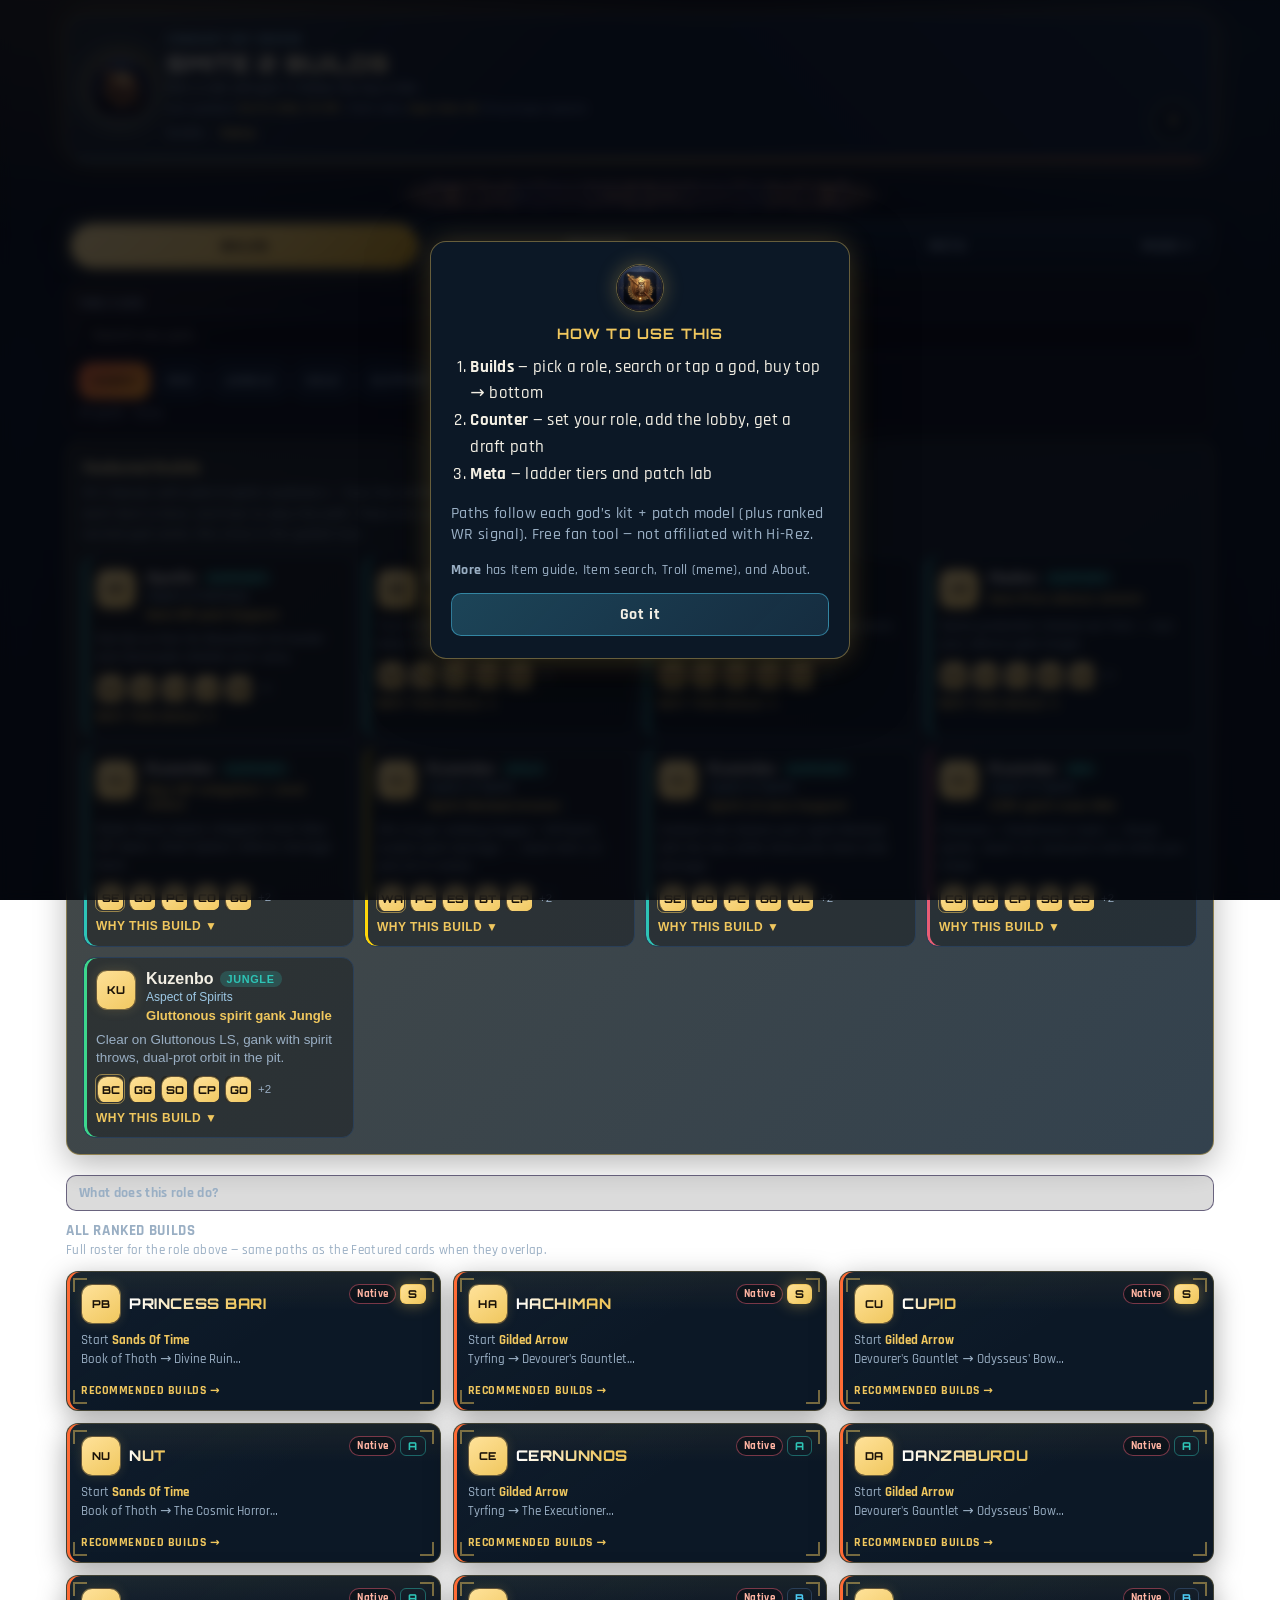
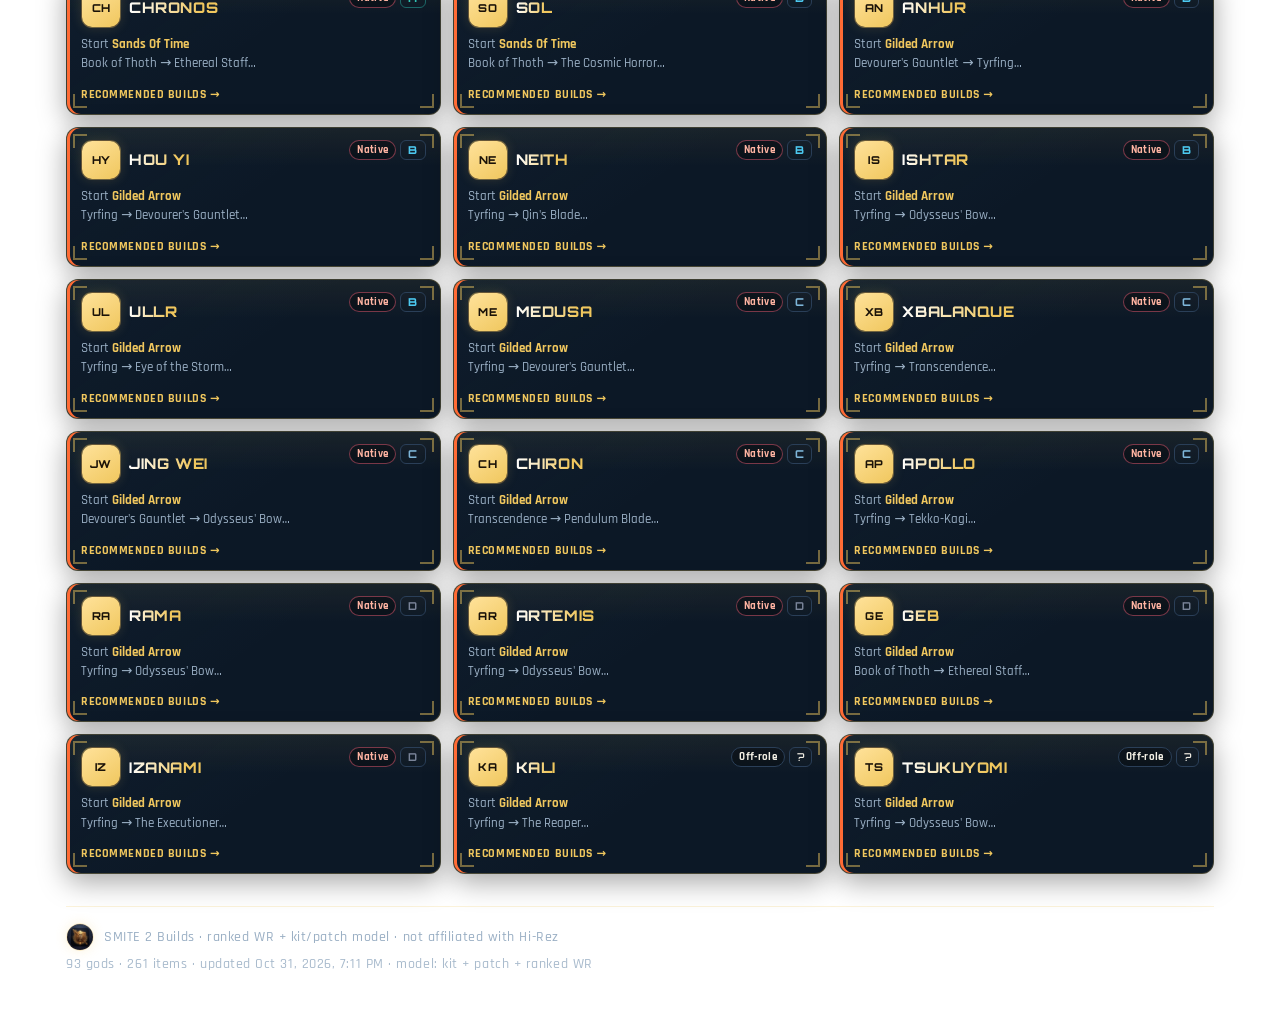
==== docs/standalone.html @ c085bf60 "Holdout win-association + blend calibration - Item win-affinity from higher-WR inspiration bags; sof" ====
<!DOCTYPE html>
<html lang="en">
<head>
  <meta charset="UTF-8" />
  <meta name="viewport" content="width=device-width, initial-scale=1" />
  <title>SMITE 2 Builds — pick a role, get a buy order</title>
  <!-- export 2026-10-31T19:11:43.286503+00:00 -->
  <meta name="description" content="SMITE 2 Conquest builds: pick your role and god, get a numbered item buy order for that kit." />
  <meta name="theme-color" content="#07111c" />
  <link rel="icon" type="image/png" sizes="64x64" href="./assets/favicon-64.png" />
  <link rel="apple-touch-icon" href="./assets/apple-touch-icon.png" />
  <meta property="og:title" content="SMITE 2 Builds" />
  <meta property="og:description" content="Pick a role and god → follow the buy order." />
  <meta property="og:image" content="https://smitebuilddatabase.netlify.app/assets/logo-512.png" />
  <style>
/* SMITE 2 — Mythic Dark HUD */
@import url("https://fonts.googleapis.com/css2?family=Orbitron:wght@500;700;800&family=Rajdhani:wght@400;500;600;700&display=swap");

:root {
  --bg0: #04080f;
  --bg: #07111c;
  --bg2: #0c1826;
  --bg3: #122233;
  --bg4: #1a2e42;
  --border: #2a3f58;
  --border-glow: #c9a227;
  --text: #f3efe4;
  --muted: #9aafc4;
  --accent: #f0c75e;          /* mythic gold — primary */
  --accent2: #3d7ea6;         /* deep navy steel (was violet) */
  --intel: #4cc9f0;           /* cyan reserved for pen / intel */
  --gold: #f0c75e;
  --ember: #ff6b35;
  --violet: #3d7ea6;          /* remapped: navy steel */
  --mint: #2ec4b6;
  --s: #f0c75e;
  --a: #2ec4b6;
  --b: #4cc9f0;
  --c: #7eb6d9;               /* soft steel blue (was lavender) */
  --d: #7a8499;
  --danger: #ff4d6d;
  --radius: 14px;
  --font: "Rajdhani", "Segoe UI", system-ui, sans-serif;
  --display: "Orbitron", "Rajdhani", sans-serif;
  --mono: "Cascadia Code", "Consolas", ui-monospace, monospace;
  --glow: 0 0 28px rgba(240, 199, 94, 0.22);
  --glow-pink: 0 0 22px rgba(61, 126, 166, 0.22);
  --glow-arcane: 0 0 32px rgba(240, 199, 94, 0.14);
}

* { box-sizing: border-box; }

html, body {
  margin: 0;
  padding: 0;
  min-height: 100%;
  color: var(--text);
  font-family: var(--font);
  font-size: 16px;
  font-weight: 500;
  letter-spacing: 0.02em;
  background:
    radial-gradient(1100px 560px at 8% -8%, rgba(240, 199, 94, 0.16), transparent 55%),
    radial-gradient(900px 500px at 96% 4%, rgba(61, 126, 166, 0.16), transparent 52%),
    radial-gradient(700px 420px at 50% 110%, rgba(255, 107, 53, 0.06), transparent 55%),
    linear-gradient(180deg, var(--bg0), var(--bg) 42%, #050a12);
  background-attachment: fixed;
}

body::before {
  content: "";
  position: fixed;
  inset: 0;
  pointer-events: none;
  opacity: 0.04;
  background-image:
    linear-gradient(rgba(255,255,255,0.06) 1px, transparent 1px),
    linear-gradient(90deg, rgba(255,255,255,0.06) 1px, transparent 1px);
  background-size: 48px 48px;
  z-index: 0;
}

a { color: var(--accent); text-decoration: none; }
a:hover { color: #9ae7ff; text-shadow: 0 0 10px rgba(76, 201, 240, 0.5); }

.app {
  position: relative;
  z-index: 1;
  max-width: 1320px;
  margin: 0 auto;
  padding: 20px 20px 56px;
}

/* ----- Header ----- */
header.top {
  display: flex;
  flex-wrap: wrap;
  gap: 14px;
  align-items: flex-end;
  justify-content: space-between;
  margin-bottom: 20px;
  padding: 18px 20px;
  border: 1px solid var(--border);
  border-radius: calc(var(--radius) + 4px);
  background:
    linear-gradient(135deg, rgba(240, 199, 94, 0.1), transparent 42%),
    linear-gradient(225deg, rgba(61, 126, 166, 0.12), transparent 48%),
    var(--bg2);
  box-shadow: var(--glow), inset 0 1px 0 rgba(255,255,255,0.04);
  position: relative;
  overflow: hidden;
}
header.top::after {
  content: "";
  position: absolute;
  left: 0; right: 0; bottom: 0;
  height: 2px;
  background: linear-gradient(90deg, #8ec5e0, var(--gold), #d4a017);
  opacity: 0.9;
}
header.top h1 {
  margin: 0;
  font-family: var(--display);
  font-size: clamp(1.05rem, 2.4vw, 1.45rem);
  font-weight: 800;
  letter-spacing: 0.08em;
  text-transform: uppercase;
  background: linear-gradient(90deg, #fff8e7 0%, #f0c75e 52%, #8ec5e0 100%);
  -webkit-background-clip: text;
  background-clip: text;
  color: transparent;
}
header.top .sub {
  color: var(--muted);
  font-size: 0.95rem;
  margin-top: 6px;
  font-weight: 500;
}
.badge-row { display: flex; flex-wrap: wrap; gap: 8px; justify-content: flex-end; }
.badge {
  display: inline-flex;
  align-items: center;
  gap: 6px;
  background: rgba(0,0,0,0.35);
  border: 1px solid var(--border);
  padding: 5px 12px;
  border-radius: 999px;
  font-size: 0.78rem;
  font-weight: 600;
  letter-spacing: 0.06em;
  text-transform: uppercase;
  color: var(--muted);
}
.badge.hot {
  border-color: rgba(232, 93, 117, 0.55);
  color: #ffb4a2;
  box-shadow: var(--glow-pink);
}
.badge.ice {
  border-color: rgba(76, 201, 240, 0.5);
  color: #9ae7ff;
  box-shadow: var(--glow);
}

/* ----- Tabs ----- */
.tabs {
  display: flex;
  flex-wrap: wrap;
  gap: 8px;
  margin-bottom: 16px;
  padding: 6px;
  background: rgba(0,0,0,0.25);
  border: 1px solid var(--border);
  border-radius: 999px;
  width: fit-content;
  max-width: 100%;
}
.tab-btn {
  background: transparent;
  border: 1px solid transparent;
  color: var(--muted);
  padding: 9px 16px;
  border-radius: 999px;
  cursor: pointer;
  font-family: var(--font);
  font-size: 0.95rem;
  font-weight: 700;
  letter-spacing: 0.06em;
  text-transform: uppercase;
  transition: 0.15s ease;
}
.tab-btn:hover {
  color: var(--text);
  border-color: var(--border-glow);
}
.tab-btn.active {
  color: #041018;
  background: linear-gradient(135deg, #ffe29a, var(--gold) 55%, #d4a017);
  border-color: transparent;
  box-shadow: var(--glow);
}

.panel { display: none; animation: fadeIn 0.25s ease; }
.panel.active { display: block; }
@keyframes fadeIn {
  from { opacity: 0; transform: translateY(4px); }
  to { opacity: 1; transform: none; }
}

/* ----- Toolbar ----- */
.toolbar {
  display: flex;
  flex-wrap: wrap;
  gap: 12px;
  align-items: center;
  margin-bottom: 14px;
}
label {
  color: var(--muted);
  font-size: 0.85rem;
  font-weight: 600;
  letter-spacing: 0.04em;
  text-transform: uppercase;
  display: inline-flex;
  align-items: center;
  gap: 8px;
}
select, input[type="search"], input[type="text"] {
  background: var(--bg3);
  border: 1px solid var(--border);
  color: var(--text);
  padding: 8px 12px;
  border-radius: 10px;
  font-family: var(--font);
  font-size: 1rem;
  font-weight: 600;
}
select:focus, input:focus {
  outline: none;
  border-color: var(--accent);
  box-shadow: 0 0 0 2px rgba(76, 201, 240, 0.2);
}

.grid-2 {
  display: grid;
  grid-template-columns: 1.35fr 1fr;
  gap: 14px;
}
@media (max-width: 960px) {
  .grid-2 { grid-template-columns: 1fr; }
}

/* Gods tab: list + roomy dossier */
.gods-layout {
  display: grid;
  grid-template-columns: minmax(240px, 0.9fr) minmax(0, 1.55fr);
  gap: 14px;
  align-items: start;
}
@media (max-width: 960px) {
  .gods-layout { grid-template-columns: 1fr; }
}
.god-list-pane {
  max-height: min(82vh, 900px);
  position: sticky;
  top: 8px;
}
.god-dossier {
  max-height: min(82vh, 900px);
  overflow: auto;
  padding: 12px 16px 28px;
  scroll-behavior: smooth;
}
/* Not sticky — scrolls away so builds aren't covered when reading paths */
.god-dossier-head {
  position: static;
  margin: 0 0 8px;
  padding: 0 0 8px;
  border-bottom: 1px solid rgba(42, 53, 80, 0.4);
}
.god-dossier #god-title {
  font-size: 1rem;
  letter-spacing: 0.05em;
  margin: 0 0 2px;
  line-height: 1.2;
}
.god-dossier #god-sub {
  margin: 0 0 4px;
  font-size: 0.82rem;
  line-height: 1.25;
  white-space: nowrap;
  overflow: hidden;
  text-overflow: ellipsis;
}
.god-metrics-row {
  margin: 2px 0 0;
  display: flex;
  flex-wrap: wrap;
  gap: 4px;
}
.god-dossier .god-metrics-row .pill {
  margin: 0;
  padding: 1px 7px;
  font-size: 0.68rem;
  letter-spacing: 0.03em;
  line-height: 1.35;
}
.god-section-builds {
  margin-top: 6px;
}
.god-section-builds h3 {
  margin-bottom: 4px;
}
.god-abilities-scroll {
  max-height: 240px;
  overflow: auto;
  margin-top: 10px;
}
.god-dossier .god-role-build {
  scroll-margin-top: 12px;
  scroll-margin-bottom: 16px;
}
.god-dossier .buy-list {
  gap: 5px;
}
.god-dossier .buy-row {
  padding: 7px 10px;
  font-size: 0.92rem;
}
.god-dossier .item-why {
  font-size: 0.74rem;
}
.god-dossier .god-role-build h3 {
  font-size: 0.95rem;
  margin-bottom: 6px;
}

/* ----- Cards ----- */
.card {
  background:
    linear-gradient(180deg, rgba(255,255,255,0.02), transparent 30%),
    var(--bg2);
  border: 1px solid var(--border);
  border-radius: var(--radius);
  padding: 14px 16px;
  overflow: auto;
  box-shadow: inset 0 1px 0 rgba(255,255,255,0.03);
}
.card h2, .card h3 {
  margin: 0 0 10px;
  font-family: var(--display);
  font-size: 0.85rem;
  font-weight: 700;
  letter-spacing: 0.12em;
  text-transform: uppercase;
  color: var(--accent);
}

/* ----- Tables ----- */
table {
  width: 100%;
  border-collapse: collapse;
  font-size: 0.95rem;
}
th, td {
  text-align: left;
  padding: 9px 8px;
  border-bottom: 1px solid rgba(42, 53, 80, 0.7);
  white-space: nowrap;
}
th {
  color: var(--muted);
  font-weight: 700;
  letter-spacing: 0.08em;
  text-transform: uppercase;
  font-size: 0.75rem;
  position: sticky;
  top: 0;
  background: linear-gradient(var(--bg2), var(--bg2));
  z-index: 1;
}
tr { cursor: pointer; transition: 0.12s ease; }
tr:hover td {
  background: rgba(76, 201, 240, 0.07);
}
tr.selected td {
  background: linear-gradient(90deg, rgba(232, 93, 117, 0.14), rgba(76, 201, 240, 0.1));
  box-shadow: inset 3px 0 0 var(--accent2);
}

.tier-S { color: var(--s); font-weight: 800; text-shadow: 0 0 12px rgba(255, 214, 10, 0.35); }
.tier-A { color: var(--a); font-weight: 800; }
.tier-B { color: var(--b); font-weight: 800; }
.tier-C { color: var(--c); font-weight: 800; }
.tier-D { color: var(--d); font-weight: 700; }

.scroll {
  max-height: min(64vh, 680px);
  overflow: auto;
}
.scroll::-webkit-scrollbar { width: 8px; height: 8px; }
.scroll::-webkit-scrollbar-thumb {
  background: #2a3550;
  border-radius: 8px;
}

.detail {
  white-space: pre-wrap;
  font-family: var(--mono);
  font-size: 0.8rem;
  line-height: 1.5;
  color: #c9d4ef;
  background: rgba(0,0,0,0.25);
  border: 1px solid var(--border);
  border-radius: 10px;
  padding: 12px;
}
.muted { color: var(--muted); }

.pill {
  display: inline-flex;
  align-items: center;
  padding: 3px 10px;
  border-radius: 999px;
  border: 1px solid var(--border);
  font-size: 0.78rem;
  font-weight: 700;
  letter-spacing: 0.04em;
  margin: 0 4px 4px 0;
  background: rgba(0,0,0,0.3);
  color: var(--text);
}
.pill.tier-S, .pill.s { border-color: rgba(255,214,10,0.5); color: var(--s); }
.pill.hot { border-color: rgba(232,93,117,0.5); color: #ffb4a2; }

/* ----- Builds ----- */
.build-line {
  display: flex;
  flex-wrap: wrap;
  gap: 8px;
  margin: 6px 0 12px;
}
.item-chip {
  background: var(--bg3);
  border: 1px solid var(--border);
  border-radius: 10px;
  padding: 7px 10px;
  font-size: 0.88rem;
  font-weight: 600;
}
.item-chip.active {
  border-color: var(--ember);
  box-shadow: 0 0 12px rgba(255, 107, 53, 0.25);
}
.item-chip.pen {
  border-color: rgba(255, 214, 10, 0.45);
}
.item-chip .n {
  color: var(--accent);
  font-family: var(--display);
  font-size: 0.7rem;
  margin-right: 5px;
}

.build-meta {
  display: flex;
  flex-wrap: wrap;
  gap: 6px;
  margin: 8px 0 12px;
}
.build-card {
  margin-bottom: 4px;
  border-color: #24304a;
}
.build-card:hover {
  border-color: var(--border-glow);
  box-shadow: var(--glow);
}
.build-card .why {
  margin: 6px 0 10px;
  line-height: 1.45;
  color: #a8b4ce;
  font-size: 0.95rem;
}

.buy-list {
  list-style: none;
  margin: 8px 0 14px;
  padding: 0;
  display: flex;
  flex-direction: column;
  gap: 6px;
}
.buy-row {
  display: grid;
  grid-template-columns: 36px 1fr auto auto;
  gap: 8px;
  align-items: start;
  background: linear-gradient(90deg, rgba(0,0,0,0.28), rgba(22, 28, 44, 0.9));
  border: 1px solid var(--border);
  border-radius: 10px;
  padding: 9px 11px;
  font-size: 0.95rem;
  transition: 0.12s ease;
}
.buy-main {
  display: flex;
  flex-direction: column;
  gap: 2px;
  min-width: 0;
}
.item-why {
  font-size: 0.78rem;
  font-weight: 500;
  color: var(--muted);
  line-height: 1.35;
  letter-spacing: 0.01em;
}
.kit-effects {
  display: flex;
  flex-wrap: wrap;
  align-items: center;
  gap: 6px;
  margin: 6px 0 4px;
}
.kit-effects .tag.effect {
  color: #9ec9e6;
  border-color: rgba(91, 159, 196, 0.4);
  background: rgba(91, 33, 182, 0.18);
  text-transform: none;
  letter-spacing: 0.02em;
  font-weight: 600;
}

/* Counter panel */
.counter-panel h2 { margin-top: 0; }
.counter-form {
  display: grid;
  gap: 12px;
  margin: 14px 0;
}
.counter-form label {
  display: flex;
  flex-direction: column;
  gap: 4px;
  font-weight: 600;
  color: var(--muted);
  font-size: 0.9rem;
}
.counter-form input,
.counter-form select {
  font: inherit;
  padding: 8px 10px;
  border-radius: 8px;
  border: 1px solid var(--border);
  background: var(--bg2);
  color: var(--text);
}
.counter-enemies { display: flex; flex-direction: column; gap: 8px; }
.enemy-picks { display: flex; flex-wrap: wrap; gap: 6px; min-height: 28px; }
.enemy-chip {
  font: inherit;
  font-weight: 600;
  padding: 4px 10px;
  border-radius: 999px;
  border: 1px solid rgba(232, 93, 117, 0.45);
  background: rgba(232, 93, 117, 0.12);
  color: #ffb4a2;
  cursor: pointer;
}
.btn-primary {
  font: inherit;
  font-weight: 700;
  letter-spacing: 0.04em;
  padding: 10px 16px;
  border-radius: 10px;
  border: 1px solid rgba(76, 201, 240, 0.5);
  background: linear-gradient(135deg, rgba(76, 201, 240, 0.25), rgba(61, 126, 166, 0.2));
  color: var(--text);
  cursor: pointer;
  width: fit-content;
}
.btn-primary:hover { border-color: var(--accent); box-shadow: var(--glow); }
.counter-threat { margin: 12px 0; line-height: 1.45; }
.threat-list { margin: 6px 0 0 1.1rem; padding: 0; }
.threat-list li { margin: 2px 0; }
.buy-row.is-counter { border-color: rgba(232, 93, 117, 0.45); }
.buy-row.is-counter .tag { color: #ffb4a2; border-color: rgba(232, 93, 117, 0.35); }

.pill.aspect {
  color: #fde68a;
  border-color: rgba(251, 191, 36, 0.5);
  background: rgba(180, 83, 9, 0.25);
}
.god-role-build.is-aspect {
  border-color: rgba(251, 191, 36, 0.35);
  box-shadow: 0 0 20px rgba(251, 191, 36, 0.08);
}
.aspect-blurb {
  font-size: 0.88rem;
  color: #f5e6c8;
  line-height: 1.4;
  margin: 6px 0 8px;
  padding: 8px 10px;
  border-radius: 8px;
  background: rgba(180, 83, 9, 0.12);
  border: 1px solid rgba(251, 191, 36, 0.2);
}

/* Troll panel */
.troll-panel h2 { color: #ffb4a2; }
.troll-check {
  flex-direction: row !important;
  align-items: center;
  gap: 8px !important;
  font-weight: 600;
  color: var(--muted);
}
.troll-check input { width: auto; }
.troll-god-row {
  display: flex;
  gap: 6px;
  align-items: center;
}
.troll-god-row input,
.troll-god-row select { flex: 1; min-width: 0; }
.troll-actions {
  display: flex;
  flex-wrap: wrap;
  gap: 10px;
  align-items: center;
  grid-column: 1 / -1;
}
.troll-form .btn-ghost {
  flex-shrink: 0;
  min-width: 40px;
  padding: 8px 10px;
  border-radius: 8px;
  border: 1px solid rgba(244, 114, 182, 0.35);
  background: rgba(157, 23, 77, 0.2);
  color: #dbe7f2;
  cursor: pointer;
  font-size: 1rem;
}
.troll-form .btn-ghost:hover {
  border-color: rgba(244, 114, 182, 0.65);
  background: rgba(157, 23, 77, 0.35);
}
.btn-troll {
  border-color: rgba(244, 114, 182, 0.55) !important;
  background: linear-gradient(135deg, rgba(244, 114, 182, 0.28), rgba(168, 85, 247, 0.22)) !important;
}
.btn-troll:hover { box-shadow: 0 0 20px rgba(244, 114, 182, 0.25); }
.btn-secondary,
.btn-troll-roll {
  display: inline-flex;
  align-items: center;
  justify-content: center;
  gap: 6px;
  padding: 10px 14px;
  border-radius: 10px;
  border: 1px solid rgba(168, 85, 247, 0.5);
  background: rgba(88, 28, 135, 0.35);
  color: #e6eef6;
  font-weight: 650;
  cursor: pointer;
  font: inherit;
}
.btn-secondary:hover,
.btn-troll-roll:hover {
  border-color: rgba(192, 132, 252, 0.75);
  box-shadow: 0 0 16px rgba(168, 85, 247, 0.25);
}
.troll-baseline {
  margin: 0.65rem 0 0.25rem;
  font-size: 0.88rem;
}
.troll-baseline summary {
  cursor: pointer;
  user-select: none;
}
.troll-baseline p {
  margin: 0.35rem 0 0;
  line-height: 1.4;
}
.troll-stat-total {
  margin: 8px 0 12px;
  padding: 8px 12px;
  border-radius: 8px;
  background: rgba(168, 85, 247, 0.15);
  border: 1px solid rgba(168, 85, 247, 0.35);
  color: #d6e8f5;
  font-size: 0.95rem;
}
.troll-reroll-row {
  display: flex;
  flex-wrap: wrap;
  align-items: center;
  gap: 10px;
  margin: 12px 0 8px;
}
.pill.troll-pill {
  color: #dbe7f2;
  border-color: rgba(244, 114, 182, 0.55);
  background: rgba(157, 23, 77, 0.35);
}
.pill.troll-axis-pill {
  color: #e8f0f7;
  border-color: rgba(244, 114, 182, 0.5);
  background: rgba(190, 24, 93, 0.32);
  font-weight: 650;
  text-transform: none;
}
.pill.troll-axis-pill.is-secondary {
  opacity: 0.78;
  font-weight: 550;
  border-color: rgba(168, 85, 247, 0.4);
  background: rgba(88, 28, 135, 0.28);
  color: #d6e8f5;
}
.pill.troll-kind-pill {
  text-transform: uppercase;
  letter-spacing: 0.03em;
}
.troll-bit {
  margin: 0.45rem 0 0.65rem;
  padding: 8px 12px;
  border-radius: 8px;
  border: 1px solid rgba(244, 114, 182, 0.28);
  background: rgba(157, 23, 77, 0.12);
  color: #e8f0f7;
  font-size: 0.92rem;
  line-height: 1.4;
}
.troll-bit-label {
  display: inline-block;
  margin-right: 8px;
  padding: 1px 7px;
  border-radius: 999px;
  font-size: 0.72rem;
  font-weight: 700;
  letter-spacing: 0.04em;
  text-transform: uppercase;
  color: #dbe7f2;
  background: rgba(157, 23, 77, 0.45);
  border: 1px solid rgba(244, 114, 182, 0.4);
  vertical-align: middle;
}
.god-build-card.is-troll {
  border-color: rgba(244, 114, 182, 0.4);
  box-shadow: 0 0 24px rgba(244, 114, 182, 0.1);
}
.god-build-card.troll-axis-unkillable { border-color: rgba(52, 211, 153, 0.45); }
.god-build-card.troll-axis-peel_prison { border-color: rgba(96, 165, 250, 0.5); }
.god-build-card.troll-axis-antiheal_tax { border-color: rgba(248, 113, 113, 0.5); }
.god-build-card.troll-axis-infinite_poke { border-color: rgba(91, 159, 196, 0.5); }
.god-build-card.troll-axis-aa_clown { border-color: rgba(251, 191, 36, 0.5); }
.god-build-card.troll-axis-aura_tax { border-color: rgba(45, 212, 191, 0.5); }
.god-build-card.troll-axis-active_toybox { border-color: rgba(244, 114, 182, 0.55); }
.god-build-card.troll-axis-enchanter_greed { border-color: rgba(244, 114, 182, 0.65); box-shadow: 0 0 28px rgba(244, 114, 182, 0.18); }
.god-build-card.troll-axis-heal_battery { border-color: rgba(74, 222, 128, 0.55); }
.god-build-card.troll-axis-serrated_spin { border-color: rgba(251, 146, 60, 0.6); }
.god-build-card.troll-axis-shell_copium { border-color: rgba(148, 163, 184, 0.65); }
.god-build-card.troll-axis-antiheal_police { border-color: rgba(239, 68, 68, 0.65); }
.god-build-card.troll-kind-maxstat { border-color: rgba(168, 85, 247, 0.5); }
.god-build-card.troll-kind-random { border-color: rgba(148, 163, 184, 0.45); }
.god-build-card.troll-kind-party { border-color: rgba(244, 114, 182, 0.5); }

/* Hero CTAs + wanted poster + party */
.troll-hero-ctas {
  display: flex;
  flex-wrap: wrap;
  gap: 10px;
  margin: 0.75rem 0 1rem;
}
.troll-hero-ctas[hidden] { display: none !important; }
.btn-troll-hero {
  min-height: 44px;
  padding: 12px 18px;
  font-size: 1rem;
  font-weight: 700;
  border-radius: 12px;
}
.btn-troll-hero.btn-primary {
  border-color: rgba(244, 114, 182, 0.65) !important;
  background: linear-gradient(135deg, rgba(244, 114, 182, 0.45), rgba(168, 85, 247, 0.35)) !important;
  box-shadow: 0 0 24px rgba(244, 114, 182, 0.25);
}
.god-build-card.is-troll.troll-wanted {
  position: relative;
  overflow: hidden;
  padding-top: 1.1rem;
}
.god-build-card.is-troll.troll-wanted::after {
  content: "";
  position: absolute;
  left: 0;
  top: 0;
  right: 0;
  height: 5px;
  background: linear-gradient(90deg, #e85d75, #3d7ea6, #22d3ee);
  opacity: 0.9;
  pointer-events: none;
}
.god-build-card.troll-axis-unkillable.troll-wanted::after { background: linear-gradient(90deg, #34d399, #6ee7b7); }
.god-build-card.troll-axis-peel_prison.troll-wanted::after { background: linear-gradient(90deg, #60a5fa, #93c5fd); }
.god-build-card.troll-axis-antiheal_tax.troll-wanted::after,
.god-build-card.troll-axis-antiheal_police.troll-wanted::after { background: linear-gradient(90deg, #f87171, #ef4444); }
.god-build-card.troll-axis-infinite_poke.troll-wanted::after { background: linear-gradient(90deg, #5b9fc4, #9ec9e6); }
.god-build-card.troll-axis-aa_clown.troll-wanted::after { background: linear-gradient(90deg, #fbbf24, #f59e0b); }
.god-build-card.troll-axis-aura_tax.troll-wanted::after { background: linear-gradient(90deg, #2dd4bf, #5eead4); }
.god-build-card.troll-axis-enchanter_greed.troll-wanted::after { background: linear-gradient(90deg, #e85d75, #e85d75, #5b9fc4); }
.god-build-card.troll-axis-heal_battery.troll-wanted::after { background: linear-gradient(90deg, #4ade80, #86efac); }
.god-build-card.troll-axis-serrated_spin.troll-wanted::after { background: linear-gradient(90deg, #fb923c, #f97316); }
.god-build-card.troll-axis-shell_copium.troll-wanted::after { background: linear-gradient(90deg, #94a3b8, #cbd5e1); }
.troll-wanted .gbc-head h3 {
  font-size: clamp(1.35rem, 2.6vw, 1.85rem);
  line-height: 1.15;
  letter-spacing: -0.02em;
}
.troll-seed-chip {
  display: inline-flex;
  align-items: center;
  gap: 6px;
  margin-top: 6px;
  padding: 3px 10px;
  border-radius: 999px;
  border: 1px solid rgba(244, 114, 182, 0.4);
  background: rgba(157, 23, 77, 0.25);
  color: #dbe7f2;
  font-family: var(--mono, ui-monospace, monospace);
  font-size: 0.78rem;
  cursor: pointer;
  user-select: all;
}
.troll-seed-chip:hover {
  border-color: rgba(244, 114, 182, 0.7);
  background: rgba(157, 23, 77, 0.4);
}
.troll-wanted .troll-bit {
  font-size: 1.02rem;
  padding: 12px 14px;
  border-width: 1.5px;
  background: rgba(157, 23, 77, 0.2);
}
.tag.metal-signature,
.buy-tags .tag.metal-signature {
  color: #fff7ed;
  border-color: rgba(251, 191, 36, 0.75);
  background: linear-gradient(135deg, rgba(244, 114, 182, 0.55), rgba(251, 191, 36, 0.45));
  font-weight: 800;
  letter-spacing: 0.04em;
  text-transform: uppercase;
  font-size: 0.68rem;
}
.buy-row.is-signature {
  border-color: rgba(251, 191, 36, 0.65) !important;
  box-shadow: 0 0 16px rgba(251, 191, 36, 0.15);
  background: rgba(251, 191, 36, 0.06);
}
.loadout-slot.is-signature {
  border-color: rgba(251, 191, 36, 0.7);
  box-shadow: 0 0 12px rgba(251, 191, 36, 0.2);
}
.loadout-slot.is-signature .ls-icon {
  color: #fbbf24;
}
.troll-party-wrap {
  display: grid;
  gap: 12px;
}
.troll-party-head {
  display: flex;
  flex-wrap: wrap;
  align-items: baseline;
  justify-content: space-between;
  gap: 8px;
}
.troll-party-head h3 {
  margin: 0;
  color: #ffb4a2;
  font-size: 1.35rem;
}
.troll-party-grid {
  display: grid;
  grid-template-columns: repeat(auto-fit, minmax(220px, 1fr));
  gap: 12px;
}
.troll-party-card {
  padding: 12px;
  border-radius: 12px;
  border: 1px solid rgba(244, 114, 182, 0.3);
  background: rgba(15, 10, 20, 0.55);
}
.troll-party-card h4 {
  margin: 0 0 4px;
  font-size: 1rem;
  line-height: 1.2;
}
.troll-party-card .troll-party-meta {
  font-size: 0.8rem;
  color: var(--muted);
  margin-bottom: 8px;
}
.troll-party-card .buy-list {
  margin: 0;
  padding: 0;
  list-style: none;
  font-size: 0.82rem;
}
.troll-party-card .buy-list li {
  display: flex;
  gap: 6px;
  padding: 2px 0;
  border: none;
  background: none;
}
.troll-party-card .buy-list .n {
  color: #ffb4a2;
  font-weight: 700;
  min-width: 1.1em;
}
@media (max-width: 640px) {
  .troll-hero-ctas { flex-direction: column; }
  .btn-troll-hero { width: 100%; }
}
.troll-wanted-banner {
  display: inline-block;
  margin: 0 0 8px;
  padding: 2px 10px;
  border-radius: 999px;
  font-size: 0.68rem;
  font-weight: 800;
  letter-spacing: 0.12em;
  text-transform: uppercase;
  color: #e8f0f7;
  background: rgba(157, 23, 77, 0.55);
  border: 1px solid rgba(244, 114, 182, 0.45);
}
.troll-wanted-title { margin: 0; }
.troll-seed-row {
  display: flex;
  flex-wrap: wrap;
  align-items: center;
  gap: 8px;
  margin: 4px 0 10px;
}
.troll-seed-row .troll-seed-chip { margin-top: 0; }
.pill.troll-lock-pill {
  color: #fef3c7;
  border-color: rgba(251, 191, 36, 0.55);
  background: rgba(146, 64, 14, 0.35);
}
.troll-bit-prominent { font-weight: 550; }
.troll-sig-item { color: #fde68a; }
.troll-axis-stripe {
  border-radius: 10px;
  padding: 8px 10px;
  background: rgba(0, 0, 0, 0.18);
}
.loadout-slot .ls-bit {
  display: inline-block;
  margin-left: 4px;
  padding: 0 5px;
  border-radius: 999px;
  font-size: 0.58rem;
  font-weight: 800;
  letter-spacing: 0.04em;
  color: #111;
  background: #fbbf24;
  vertical-align: middle;
}
.troll-party-title {
  margin: 4px 0 8px;
  font-size: 0.88rem;
  font-weight: 650;
  color: #e8f0f7;
}
.troll-party-items {
  margin: 6px 0;
  font-size: 0.78rem;
  line-height: 1.35;
}
.troll-blurb {
  background: rgba(157, 23, 77, 0.18) !important;
  border-color: rgba(244, 114, 182, 0.35) !important;
  color: #e8f0f7 !important;
}
.buy-row.is-troll { border-color: rgba(244, 114, 182, 0.45); }
.buy-row.is-troll .tag { color: #ffb4a2; border-color: rgba(244, 114, 182, 0.4); }
.buy-row:hover {
  border-color: var(--border-glow);
  transform: translateX(2px);
}
.buy-row.is-pen { border-color: rgba(255, 214, 10, 0.45); }
.buy-row.is-active { border-color: rgba(255, 107, 53, 0.55); }
.buy-row.is-mitigate,
.buy-row.is-counter { border-color: rgba(46, 196, 182, 0.5); }
.buy-n {
  font-family: var(--display);
  font-weight: 800;
  font-size: 0.85rem;
  color: var(--accent);
  text-align: center;
  width: 28px;
  height: 28px;
  line-height: 28px;
  border-radius: 8px;
  background: rgba(76, 201, 240, 0.1);
  border: 1px solid rgba(76, 201, 240, 0.25);
}
.buy-name { font-weight: 700; font-size: 1.02rem; letter-spacing: 0.02em; }
.buy-tags { display: flex; flex-wrap: wrap; gap: 4px; justify-content: flex-end; }
.buy-tags .tag {
  font-size: 0.7rem;
  font-weight: 700;
  letter-spacing: 0.05em;
  padding: 2px 7px;
  border-radius: 999px;
  background: rgba(0,0,0,0.35);
  border: 1px solid var(--border);
  color: var(--muted);
  text-transform: uppercase;
}
.buy-row.is-pen .tag { color: var(--gold); border-color: rgba(255,214,10,0.35); }
.buy-row.is-active .tag { color: #ffb089; border-color: rgba(255,107,53,0.4); }
.buy-row.is-mitigate .tag,
.buy-row.is-counter .tag { color: var(--mint); border-color: rgba(46,196,182,0.4); }
.buy-cost {
  white-space: nowrap;
  min-width: 56px;
  text-align: right;
  font-family: var(--mono);
  font-size: 0.8rem;
  color: var(--muted);
}
.alts { margin-top: 8px; color: var(--muted); }
.alts summary { cursor: pointer; font-weight: 700; letter-spacing: 0.04em; }

.god-builds {
  display: grid;
  grid-template-columns: 1fr;
  gap: 14px;
  margin-top: 10px;
  padding-bottom: 12px;
}
/* Base + aspect (or multi-role) side-by-side when there's room */
@media (min-width: 1100px) {
  .god-builds {
    grid-template-columns: repeat(auto-fit, minmax(300px, 1fr));
    align-items: start;
  }
}
.god-role-build h3 {
  margin: 0 0 4px;
  font-size: 0.8rem;
  color: var(--accent2);
}
#god-build-hint {
  margin-bottom: 8px;
  padding: 8px 12px;
  border-left: 3px solid var(--accent);
  background: rgba(76, 201, 240, 0.06);
  border-radius: 0 8px 8px 0;
}

/* Flow */
.flow-hint {
  margin: 0 0 14px;
  padding: 12px 16px;
  border: 1px solid rgba(76, 201, 240, 0.35);
  border-radius: 12px;
  background: linear-gradient(90deg, rgba(76, 201, 240, 0.1), rgba(232, 93, 117, 0.06));
  color: #cfe9f5;
  font-size: 1.02rem;
  line-height: 1.45;
}
.flow-hint strong { color: var(--gold); }
.flow-hint em { color: var(--accent); font-style: normal; font-weight: 700; }

.role-pills {
  display: flex;
  flex-wrap: wrap;
  gap: 8px;
  margin-bottom: 12px;
}
.role-pill {
  font-family: var(--font);
  font-weight: 800;
  font-size: 0.95rem;
  letter-spacing: 0.08em;
  text-transform: uppercase;
  padding: 10px 18px;
  border-radius: 12px;
  border: 1px solid var(--border);
  background: var(--bg2);
  color: var(--muted);
  cursor: pointer;
  transition: 0.15s ease;
}
.role-pill:hover { border-color: var(--accent); color: var(--text); }
.role-pill.active {
  color: #041018;
  background: linear-gradient(135deg, #ffe29a, var(--gold) 55%, #d4a017);
  border-color: transparent;
  box-shadow: var(--glow);
}

.role-job {
  margin-bottom: 16px;
  border-color: rgba(255, 214, 10, 0.25);
}
.role-job-head {
  display: flex;
  flex-wrap: wrap;
  align-items: center;
  justify-content: space-between;
  gap: 8px;
  margin-bottom: 8px;
}
.role-job-head h2 {
  margin: 0;
  color: var(--gold);
  font-size: 0.95rem;
}
.role-job-blurb {
  margin: 0 0 10px;
  font-size: 1.05rem;
  line-height: 1.45;
  color: var(--text);
}
.common-label { margin: 4px 0 6px; font-size: 0.88rem; }
.pill.ice {
  border-color: rgba(76, 201, 240, 0.45);
  color: #9ae7ff;
}

.build-god-grid {
  display: grid;
  grid-template-columns: repeat(auto-fill, minmax(300px, 1fr));
  gap: 12px;
  align-items: stretch;
}
.build-god-grid[hidden],
#builds-any-detail[hidden],
#builds-all-hits[hidden],
#role-job-wrap[hidden] {
  display: none !important;
}
.god-build-card {
  display: flex;
  flex-direction: column;
  min-height: 100%;
}
.gbc-head h3 {
  margin: 0 0 4px;
  font-family: var(--display);
  font-size: 0.95rem;
  letter-spacing: 0.06em;
  color: var(--text);
  text-transform: uppercase;
}
.gbc-meta { font-size: 0.9rem; margin-bottom: 6px; }
.god-build-card .kit-tags,
.patch-axes .kit-tags {
  display: flex;
  flex-wrap: wrap;
  gap: 6px;
  margin: 6px 0 8px;
}
.god-build-card .kit-tags .tag,
.patch-axes .kit-tags .tag {
  font-size: 0.78rem;
  padding: 2px 8px;
  border-radius: 999px;
  background: rgba(76, 201, 240, 0.1);
  border: 1px solid rgba(76, 201, 240, 0.28);
  color: var(--accent);
}
.patch-axes .tag.axis-up {
  border-color: rgba(46, 196, 182, 0.55);
  color: var(--mint);
  background: rgba(46, 196, 182, 0.12);
}
.patch-axes .tag.axis-down {
  border-color: rgba(255, 77, 109, 0.5);
  color: var(--danger);
  background: rgba(255, 77, 109, 0.1);
}
.patch-axes {
  padding: 10px 12px;
  border-radius: 12px;
  border: 1px solid var(--border);
  background: rgba(16, 20, 31, 0.65);
}
.patch-sample-list {
  margin: 10px 0 0;
  padding-left: 18px;
  font-size: 0.9rem;
  color: var(--muted);
}
.patch-sample-list li {
  margin: 4px 0;
}
.patch-sample-list .tag {
  margin-right: 6px;
  font-size: 0.72rem;
}
.momentum-list {
  margin: 4px 0 14px;
  padding-left: 18px;
  font-size: 0.92rem;
}
.momentum-list li {
  margin: 3px 0;
}
.momentum-list .tag {
  margin-right: 6px;
  font-size: 0.72rem;
  padding: 1px 7px;
  border-radius: 999px;
  border: 1px solid var(--border);
}
.compare-panel {
  margin-bottom: 14px;
}
.compare-card h3 {
  margin-top: 0;
  font-family: var(--display);
  font-size: 1rem;
  letter-spacing: 0.04em;
}
.compare-grid {
  display: grid;
  grid-template-columns: 1fr 1fr;
  gap: 16px;
}
@media (max-width: 800px) {
  .compare-grid { grid-template-columns: 1fr; }
}
.compare-axes {
  width: 100%;
  margin-top: 12px;
  border-collapse: collapse;
  font-size: 0.9rem;
}
.compare-axes th,
.compare-axes td {
  border-bottom: 1px solid var(--border);
  padding: 6px 8px;
  text-align: left;
}
.compare-axes .axis-up { color: var(--mint); }
.compare-axes .axis-down { color: var(--danger); }
.god-build-card .why {
  flex: 0 0 auto;
  font-size: 0.92rem;
  line-height: 1.4;
  color: #aebad4;
  margin: 0 0 10px;
}
.starter-line {
  margin-bottom: 8px;
  font-weight: 700;
  font-size: 1rem;
}
.tag-start {
  display: inline-block;
  margin-right: 8px;
  padding: 2px 8px;
  border-radius: 6px;
  font-size: 0.72rem;
  letter-spacing: 0.08em;
  text-transform: uppercase;
  background: rgba(255, 214, 10, 0.12);
  border: 1px solid rgba(255, 214, 10, 0.35);
  color: var(--gold);
}
.gbc-relics { margin-top: 4px; font-size: 0.88rem; }
.linkish {
  margin-top: 10px;
  align-self: flex-start;
  background: none;
  border: none;
  color: var(--accent);
  font-family: var(--font);
  font-weight: 700;
  font-size: 0.95rem;
  cursor: pointer;
  padding: 0;
}
.linkish:hover { color: #9ae7ff; text-decoration: underline; }

.god-section { margin-top: 14px; }
.god-more {
  margin-top: 14px;
  color: var(--muted);
  border-top: 1px solid var(--border);
  padding-top: 10px;
}
.god-more summary {
  cursor: pointer;
  font-weight: 800;
  letter-spacing: 0.06em;
  text-transform: uppercase;
  font-size: 0.8rem;
  color: var(--accent);
}
.how-list {
  padding-left: 1.2rem;
  line-height: 1.55;
}
.how-list li { margin-bottom: 6px; }

/* Role accent strip on build template */
#build-template h2 {
  color: var(--gold);
}

.footer {
  margin-top: 32px;
  padding-top: 16px;
  border-top: 1px solid rgba(240, 199, 94, 0.22);
  color: var(--muted);
  font-size: 0.85rem;
  letter-spacing: 0.04em;
}
.footer-brand {
  display: flex;
  align-items: center;
  gap: 10px;
}
.footer-brand img {
  width: 28px;
  height: 28px;
  border-radius: 50%;
  border: 1px solid rgba(240, 199, 94, 0.35);
  box-shadow: 0 0 12px rgba(240, 199, 94, 0.2);
  object-fit: cover;
}

.err {
  background: rgba(255, 77, 109, 0.1);
  border: 1px solid rgba(255, 77, 109, 0.45);
  color: #ffc2cd;
  padding: 14px;
  border-radius: 12px;
}
.loading {
  color: var(--muted);
  padding: 56px 24px;
  text-align: center;
  font-family: var(--display);
  letter-spacing: 0.12em;
  text-transform: uppercase;
  font-size: 0.85rem;
  display: flex;
  flex-direction: column;
  align-items: center;
  gap: 14px;
}
.loading-logo {
  width: 56px;
  height: 56px;
  border-radius: 50%;
  object-fit: cover;
  border: 1px solid rgba(240, 199, 94, 0.4);
  box-shadow: 0 0 28px rgba(240, 199, 94, 0.35);
  animation: logo-breathe 1.8s ease-in-out infinite;
}
.loading::after {
  content: "";
  display: block;
  width: 48px;
  height: 2px;
  margin: 4px auto 0;
  background: linear-gradient(90deg, var(--accent2), var(--accent));
  animation: pulse 1.2s ease infinite;
}
@keyframes pulse {
  0%, 100% { opacity: 0.35; transform: scaleX(0.7); }
  50% { opacity: 1; transform: scaleX(1); }
}
@keyframes logo-breathe {
  0%, 100% { transform: scale(1); filter: brightness(1); }
  50% { transform: scale(1.06); filter: brightness(1.12); }
}

/* Hero detail polish */
#god-title {
  font-family: var(--display);
  font-size: 1.35rem;
  letter-spacing: 0.06em;
  text-transform: uppercase;
  margin: 0 0 4px;
  color: var(--text);
}
#god-sub { margin-bottom: 8px; }

/* Score bars in tier detail */
.stat-bars { display: flex; flex-direction: column; gap: 8px; margin-top: 10px; }
.stat-bar-row { display: grid; grid-template-columns: 64px 1fr 40px; gap: 8px; align-items: center; font-size: 0.85rem; }
.stat-bar-row span:first-child { color: var(--muted); font-weight: 700; text-transform: uppercase; letter-spacing: 0.06em; font-size: 0.72rem; }
.stat-bar {
  height: 8px;
  border-radius: 999px;
  background: rgba(0,0,0,0.35);
  overflow: hidden;
  border: 1px solid var(--border);
}
.stat-bar > i {
  display: block;
  height: 100%;
  border-radius: 999px;
  background: linear-gradient(90deg, var(--accent2), var(--accent));
}
.stat-bar-row .val { font-family: var(--mono); font-size: 0.75rem; color: var(--muted); text-align: right; }

/* ==========================================================================
   NEXT LEVEL — Package D: atmosphere · loadout rail · intel cards
   ========================================================================== */

/* ----- Role color system ----- */
:root {
  --role-carry: #ff6b35;
  --role-mid: #e85d75;
  --role-jungle: #3dd68c;
  --role-solo: #ffd60a;
  --role-support: #2ec4b6;
  --role-accent: var(--accent);
  --god-glow: rgba(76, 201, 240, 0.15);
}

body.role-carry { --role-accent: var(--role-carry); }
body.role-mid { --role-accent: var(--role-mid); }
body.role-jungle { --role-accent: var(--role-jungle); }
body.role-solo { --role-accent: var(--role-solo); }
body.role-support { --role-accent: var(--role-support); }

.role-pill[data-role="Carry"].active,
.role-pill[data-role="Carry"]:hover {
  border-color: var(--role-carry);
  box-shadow: 0 0 16px rgba(255, 107, 53, 0.25);
}
.role-pill[data-role="Carry"].active {
  background: linear-gradient(135deg, var(--role-carry), #ff9f1c);
  color: #1a0a00;
}
.role-pill[data-role="Mid"].active {
  background: linear-gradient(135deg, var(--role-mid), #c23b55);
  color: #1a060a;
  border-color: transparent;
  box-shadow: 0 0 16px rgba(232, 93, 117, 0.3);
}
.role-pill[data-role="Jungle"].active {
  background: linear-gradient(135deg, var(--role-jungle), #1faa6a);
  color: #04140c;
  border-color: transparent;
  box-shadow: 0 0 16px rgba(61, 214, 140, 0.3);
}
.role-pill[data-role="Solo"].active {
  background: linear-gradient(135deg, var(--role-solo), #ffb703);
  color: #1a1400;
  border-color: transparent;
  box-shadow: 0 0 16px rgba(255, 214, 10, 0.28);
}
.role-pill[data-role="Support"].active {
  background: linear-gradient(135deg, var(--role-support), #00bbf9);
  color: #001410;
  border-color: transparent;
  box-shadow: 0 0 16px rgba(46, 196, 182, 0.28);
}

.role-job.role-carry { border-color: rgba(255, 107, 53, 0.4); box-shadow: inset 3px 0 0 var(--role-carry); }
.role-job.role-mid { border-color: rgba(232, 93, 117, 0.4); box-shadow: inset 3px 0 0 var(--role-mid); }
.role-job.role-jungle { border-color: rgba(61, 214, 140, 0.4); box-shadow: inset 3px 0 0 var(--role-jungle); }
.role-job.role-solo { border-color: rgba(255, 214, 10, 0.4); box-shadow: inset 3px 0 0 var(--role-solo); }
.role-job.role-support { border-color: rgba(46, 196, 182, 0.4); box-shadow: inset 3px 0 0 var(--role-support); }

.role-job.role-carry .role-job-head h2 { color: var(--role-carry); }
.role-job.role-mid .role-job-head h2 { color: #ff8fa3; }
.role-job.role-jungle .role-job-head h2 { color: #6ee7b7; }
.role-job.role-solo .role-job-head h2 { color: var(--role-solo); }
.role-job.role-support .role-job-head h2 { color: var(--role-support); }

.build-card.role-carry { border-left: 3px solid var(--role-carry); }
.build-card.role-mid { border-left: 3px solid var(--role-mid); }
.build-card.role-jungle { border-left: 3px solid var(--role-jungle); }
.build-card.role-solo { border-left: 3px solid var(--role-solo); }
.build-card.role-support { border-left: 3px solid var(--role-support); }

/* ----- HUD framing ----- */
.card.hud,
header.top,
.tabs,
.build-card {
  position: relative;
}
.card.hud::before,
.card.hud::after,
header.top.hud-frame::before,
header.top.hud-frame::after {
  content: "";
  position: absolute;
  width: 12px;
  height: 12px;
  pointer-events: none;
  z-index: 2;
  border-color: rgba(240, 199, 94, 0.45);
  border-style: solid;
  opacity: 0.7;
}
.card.hud::before,
header.top.hud-frame::before {
  top: 6px; left: 6px;
  border-width: 1.5px 0 0 1.5px;
}
.card.hud::after,
header.top.hud-frame::after {
  top: 6px; right: 6px;
  border-width: 1.5px 1.5px 0 0;
}
/* Build cards use .hud-br spans + top bar — skip cyan corner pseudos */
.build-card::before,
.build-card::after {
  content: none;
}
.build-card .hud-br,
.card.hud .hud-br {
  position: absolute;
  width: 12px; height: 12px;
  pointer-events: none;
  z-index: 2;
  border-color: rgba(240, 199, 94, 0.5);
  border-style: solid;
  opacity: 0.75;
}
.build-card .hud-br.bl,
.card.hud .hud-br.bl { bottom: 6px; left: 6px; border-width: 0 0 1.5px 1.5px; }
.build-card .hud-br.br,
.card.hud .hud-br.br { bottom: 6px; right: 6px; border-width: 0 1.5px 1.5px 0; }

/* soft scanline (atmosphere) */
body::after {
  content: "";
  position: fixed;
  inset: 0;
  pointer-events: none;
  z-index: 9998;
  opacity: 0.028;
  background: repeating-linear-gradient(
    0deg,
    transparent,
    transparent 2px,
    rgba(0, 0, 0, 0.35) 2px,
    rgba(0, 0, 0, 0.35) 3px
  );
}

/* telemetry meta line */
header.top .sub {
  font-family: var(--mono);
  font-size: 0.78rem;
  letter-spacing: 0.06em;
  text-transform: uppercase;
  color: #7a8aab;
}
.breadcrumb-bar {
  font-family: var(--mono);
  font-size: 0.72rem;
  letter-spacing: 0.1em;
  text-transform: uppercase;
  color: var(--muted);
  margin: 0 0 10px;
  padding: 4px 0;
}
.breadcrumb-bar strong {
  color: var(--role-accent, var(--accent));
  font-weight: 700;
}

/* ----- Loadout rail ----- */
.loadout-rail {
  display: flex;
  flex-wrap: wrap;
  align-items: stretch;
  gap: 0;
  margin: 10px 0 12px;
  padding: 10px 8px;
  border-radius: 12px;
  background: linear-gradient(180deg, rgba(0,0,0,0.35), rgba(16, 20, 31, 0.5));
  border: 1px solid rgba(42, 53, 80, 0.85);
  overflow-x: auto;
}
.loadout-slot {
  flex: 0 0 auto;
  display: flex;
  flex-direction: column;
  align-items: center;
  gap: 4px;
  width: 72px;
  padding: 6px 4px;
  border-radius: 10px;
  border: 1px solid var(--border);
  background: rgba(22, 28, 44, 0.9);
  transition: 0.15s ease;
  animation: slotIn 0.32s ease both;
}
.loadout-slot:hover {
  border-color: var(--border-glow);
  transform: translateY(-2px);
  box-shadow: var(--glow);
}
.loadout-conn {
  flex: 0 0 14px;
  align-self: center;
  height: 2px;
  margin: 0 2px;
  background: linear-gradient(90deg, rgba(76, 201, 240, 0.15), rgba(76, 201, 240, 0.55), rgba(76, 201, 240, 0.15));
  border-radius: 2px;
}
.ls-n {
  font-family: var(--display);
  font-size: 0.62rem;
  font-weight: 800;
  letter-spacing: 0.06em;
  color: var(--accent);
  width: 18px;
  height: 18px;
  line-height: 16px;
  text-align: center;
  border-radius: 50%;
  border: 1px solid rgba(76, 201, 240, 0.35);
  background: rgba(76, 201, 240, 0.08);
}
.ls-icon {
  width: 36px;
  height: 36px;
  display: flex;
  align-items: center;
  justify-content: center;
  border-radius: 10px;
  font-family: var(--display);
  font-size: 0.72rem;
  font-weight: 800;
  letter-spacing: 0.02em;
  color: var(--text);
  background: linear-gradient(145deg, rgba(76, 201, 240, 0.18), rgba(61, 126, 166, 0.12));
  border: 1px solid rgba(76, 201, 240, 0.3);
  text-shadow: 0 0 8px rgba(76, 201, 240, 0.35);
}
.ls-name {
  font-size: 0.62rem;
  font-weight: 600;
  line-height: 1.15;
  text-align: center;
  color: #b8c4dc;
  max-width: 68px;
  display: -webkit-box;
  -webkit-line-clamp: 2;
  -webkit-box-orient: vertical;
  overflow: hidden;
}
.loadout-slot.is-pen .ls-icon {
  border-color: rgba(255, 214, 10, 0.5);
  background: linear-gradient(145deg, rgba(255, 214, 10, 0.2), rgba(255, 107, 53, 0.1));
  color: var(--gold);
}
.loadout-slot.is-active .ls-icon {
  border-color: rgba(255, 107, 53, 0.55);
  background: linear-gradient(145deg, rgba(255, 107, 53, 0.22), rgba(232, 93, 117, 0.12));
  color: #ffb089;
}
.loadout-slot.is-luxury .ls-icon {
  border-color: rgba(255, 214, 10, 0.4);
  box-shadow: 0 0 10px rgba(255, 214, 10, 0.15);
}
.loadout-slot.is-mitigate .ls-icon,
.loadout-slot.is-counter .ls-icon {
  border-color: rgba(46, 196, 182, 0.5);
  color: var(--mint);
}
.loadout-slot.is-troll .ls-icon {
  border-color: rgba(244, 114, 182, 0.55);
  color: #ffb4a2;
  background: linear-gradient(145deg, rgba(244, 114, 182, 0.2), rgba(168, 85, 247, 0.15));
}
.loadout-slot.is-pen { border-color: rgba(255, 214, 10, 0.35); }
.loadout-slot.is-active { border-color: rgba(255, 107, 53, 0.4); }
.loadout-slot.is-troll { border-color: rgba(244, 114, 182, 0.4); }

.loadout-slot:nth-child(1) { animation-delay: 0.02s; }
.loadout-slot:nth-child(3) { animation-delay: 0.05s; }
.loadout-slot:nth-child(5) { animation-delay: 0.08s; }
.loadout-slot:nth-child(7) { animation-delay: 0.11s; }
.loadout-slot:nth-child(9) { animation-delay: 0.14s; }
.loadout-slot:nth-child(11) { animation-delay: 0.17s; }
.loadout-slot:nth-child(13) { animation-delay: 0.2s; }

/* ----- Buy rows: hex slot + expandable why ----- */
.buy-list .buy-row {
  animation: slotIn 0.3s ease both;
  grid-template-columns: 36px 1fr auto auto;
}
.buy-list .buy-row:nth-child(1) { animation-delay: 0.03s; }
.buy-list .buy-row:nth-child(2) { animation-delay: 0.06s; }
.buy-list .buy-row:nth-child(3) { animation-delay: 0.09s; }
.buy-list .buy-row:nth-child(4) { animation-delay: 0.12s; }
.buy-list .buy-row:nth-child(5) { animation-delay: 0.15s; }
.buy-list .buy-row:nth-child(6) { animation-delay: 0.18s; }
.buy-list .buy-row:nth-child(7) { animation-delay: 0.21s; }
.buy-list .buy-row:nth-child(n+8) { animation-delay: 0.24s; }

@keyframes slotIn {
  from { opacity: 0; transform: translateY(6px); }
  to { opacity: 1; transform: none; }
}

.buy-n {
  border-radius: 50% !important;
  clip-path: polygon(50% 0%, 93% 25%, 93% 75%, 50% 100%, 7% 75%, 7% 25%);
  border: none !important;
  background: linear-gradient(145deg, rgba(76, 201, 240, 0.25), rgba(123, 97, 255, 0.2)) !important;
  box-shadow: 0 0 0 1px rgba(76, 201, 240, 0.35);
  line-height: 28px !important;
}

.buy-row details.item-why-details {
  margin-top: 2px;
}
.buy-row details.item-why-details > summary {
  cursor: pointer;
  list-style: none;
  font-size: 0.72rem;
  font-weight: 700;
  letter-spacing: 0.04em;
  text-transform: uppercase;
  color: var(--muted);
  user-select: none;
}
.buy-row details.item-why-details > summary::-webkit-details-marker { display: none; }
.buy-row details.item-why-details > summary:hover { color: var(--accent); }
.buy-row details.item-why-details[open] > summary { color: var(--accent); margin-bottom: 2px; }
.buy-row details.item-why-details .item-why {
  margin: 0;
  padding-left: 2px;
}

/* metal tags for slot kinds */
.buy-tags .tag.metal-core { color: #c9d4ef; }
.buy-tags .tag.metal-pen { color: var(--gold); border-color: rgba(255,214,10,0.4); }
.buy-tags .tag.metal-active { color: #ffb089; border-color: rgba(255,107,53,0.45); }
.buy-tags .tag.metal-luxury { color: #ffe566; border-color: rgba(255,214,10,0.5); background: rgba(255,214,10,0.08); }
.buy-tags .tag.metal-mitigate,
.buy-tags .tag.metal-counter { color: var(--mint); border-color: rgba(46,196,182,0.4); }
.buy-tags .tag.metal-troll { color: #ffb4a2; border-color: rgba(244,114,182,0.45); }

/* ----- Deep-link focus on build cards ----- */
details.build-expand.deep-link-focus {
  outline: 2px solid rgba(76, 201, 240, 0.55);
  box-shadow: 0 0 0 4px rgba(76, 201, 240, 0.12), var(--glow, 0 0 24px rgba(76, 201, 240, 0.15));
}
/* Native-role builds sit above off-role flex */
details.build-expand.is-native-role .bes-main .pill.hot {
  font-size: 0.68rem;
  padding: 2px 7px;
}
details.build-expand.is-flex-role {
  opacity: 0.94;
}
details.build-expand.is-flex-role .bes-name {
  font-weight: 600;
}

/* BASE vs ASPECT path labeling / toggle on by-role cards */
.pill.path-base {
  color: #bfdbfe;
  border-color: rgba(96, 165, 250, 0.55);
  background: rgba(37, 99, 235, 0.28);
  font-weight: 750;
  letter-spacing: 0.04em;
}
.pill.path-aspect {
  color: #d6e8f5;
  border-color: rgba(168, 85, 247, 0.6);
  background: rgba(88, 28, 135, 0.4);
  font-weight: 750;
  letter-spacing: 0.04em;
}
.path-switch-row {
  display: flex;
  flex-wrap: wrap;
  align-items: center;
  gap: 8px 12px;
  margin: 8px 0 12px;
}
.path-toggle {
  display: inline-flex;
  border-radius: 999px;
  border: 1px solid rgba(148, 163, 184, 0.35);
  overflow: hidden;
  background: rgba(15, 23, 42, 0.55);
}
.path-tog {
  appearance: none;
  border: 0;
  margin: 0;
  padding: 6px 12px;
  font: inherit;
  font-size: 0.72rem;
  font-weight: 800;
  letter-spacing: 0.06em;
  text-transform: uppercase;
  cursor: pointer;
  color: var(--muted);
  background: transparent;
}
.path-tog.path-base.active {
  color: #eff6ff;
  background: rgba(37, 99, 235, 0.55);
}
.path-tog.path-aspect.active {
  color: #faf5ff;
  background: rgba(126, 34, 168, 0.55);
}
.path-tog:not(.active):hover {
  color: var(--text);
  background: rgba(148, 163, 184, 0.12);
}
.path-aspect-name {
  font-size: 0.85rem;
}
.path-kind-label {
  font-weight: 800;
  letter-spacing: 0.04em;
}
details.build-expand.is-aspect {
  border-color: rgba(168, 85, 247, 0.45);
  box-shadow: 0 0 20px rgba(168, 85, 247, 0.12);
}

/* ----- Counter draft mode (speed-first) ----- */
.counter-draft .ctr-draft-head {
  display: flex;
  flex-wrap: wrap;
  align-items: baseline;
  gap: 8px 16px;
  margin-bottom: 10px;
}
.counter-draft .ctr-draft-head h2 {
  margin: 0;
  font-size: 1.25rem;
}
.counter-draft .ctr-draft-head p {
  margin: 0;
  font-size: 0.85rem;
}
.ctr-sticky {
  position: sticky;
  top: 0;
  z-index: 20;
  margin: 0 0 12px;
  padding: 12px;
  border-radius: 14px;
  border: 1px solid rgba(76, 201, 240, 0.4);
  background: linear-gradient(160deg, rgba(12, 18, 32, 0.97), rgba(18, 10, 24, 0.96));
  box-shadow: 0 8px 28px rgba(0, 0, 0, 0.45);
  backdrop-filter: blur(8px);
}
.ctr-you-role-row {
  display: block;
  margin-bottom: 10px;
}
.ctr-role-block-full {
  width: 100%;
}
.ctr-role-label {
  display: block;
  font-size: 0.72rem;
  font-weight: 700;
  text-transform: uppercase;
  letter-spacing: 0.06em;
  margin-bottom: 6px;
}
.ctr-role-pills {
  flex-wrap: wrap;
  gap: 6px;
}
.ctr-role-pills .role-pill {
  padding: 6px 10px;
  font-size: 0.8rem;
}
.ctr-add-label-row {
  display: flex;
  flex-wrap: wrap;
  align-items: center;
  justify-content: space-between;
  gap: 8px;
  margin-bottom: 6px;
}
.ctr-slot-mode {
  display: inline-flex;
  gap: 4px;
  padding: 3px;
  border-radius: 10px;
  background: rgba(0, 0, 0, 0.35);
  border: 1px solid rgba(42, 53, 80, 0.7);
}
.ctr-mode-btn {
  border: 0;
  background: transparent;
  color: var(--muted);
  font: inherit;
  font-size: 0.78rem;
  font-weight: 800;
  letter-spacing: 0.04em;
  text-transform: uppercase;
  padding: 6px 12px;
  border-radius: 8px;
  cursor: pointer;
}
.ctr-mode-btn:hover {
  color: var(--text);
}
.ctr-mode-btn.active {
  background: rgba(232, 93, 117, 0.28);
  color: #ffb4a2;
  box-shadow: 0 0 0 1px rgba(232, 93, 117, 0.45);
}
.ctr-mode-btn[data-mode="me"].active {
  background: rgba(46, 196, 182, 0.25);
  color: var(--mint, #2ec4b6);
  box-shadow: 0 0 0 1px rgba(46, 196, 182, 0.45);
}
.ctr-mode-btn[data-mode="ally"].active {
  background: rgba(76, 201, 240, 0.2);
  color: #7dd3fc;
  box-shadow: 0 0 0 1px rgba(76, 201, 240, 0.4);
}
.ctr-lobby-teams {
  display: flex;
  flex-direction: column;
  gap: 10px;
  margin-top: 12px;
}
.ctr-team-label {
  display: block;
  font-size: 0.72rem;
  font-weight: 800;
  letter-spacing: 0.06em;
  text-transform: uppercase;
  margin-bottom: 6px;
}
.ctr-team-us {
  color: var(--mint, #2ec4b6);
}
.ctr-team-them {
  color: #ffb4a2;
}
.your-lobby .lobby-slot {
  border-color: rgba(46, 196, 182, 0.35);
  background: rgba(46, 196, 182, 0.05);
  color: #3d6b66;
}
.your-lobby .lobby-slot.filled {
  border-color: rgba(46, 196, 182, 0.55);
  background: linear-gradient(145deg, rgba(46, 196, 182, 0.22), rgba(76, 201, 240, 0.08));
  color: #9ff0e6;
}
.your-lobby .lobby-slot.is-me {
  border-color: rgba(251, 191, 36, 0.65);
  background: linear-gradient(145deg, rgba(251, 191, 36, 0.28), rgba(46, 196, 182, 0.12));
  color: #fde68a;
  box-shadow: 0 0 14px rgba(251, 191, 36, 0.2);
}
.your-lobby .lobby-slot.is-me-empty {
  border-style: dashed;
  border-color: rgba(251, 191, 36, 0.45);
  color: #b45309;
  font-weight: 800;
}
.slot-me-tag {
  display: inline-block;
  margin-right: 4px;
  padding: 1px 5px;
  border-radius: 4px;
  font-size: 0.65rem;
  font-weight: 900;
  letter-spacing: 0.06em;
  background: rgba(251, 191, 36, 0.35);
  color: #fef3c7;
  vertical-align: middle;
}
.ctr-add-wrap {
  position: relative;
}
.ctr-add-label {
  display: flex;
  align-items: baseline;
  gap: 8px;
  margin-bottom: 6px;
  font-size: 0.8rem;
}
.ctr-add-kicker {
  font-weight: 800;
  color: #ffb4a2;
  letter-spacing: 0.04em;
  text-transform: uppercase;
  font-size: 0.75rem;
}
.ctr-add-row {
  display: grid;
  grid-template-columns: 1fr auto;
  gap: 8px;
}
.ctr-add-row input {
  width: 100%;
  font-size: 1.1rem;
  font-weight: 600;
  padding: 12px 14px;
  border-radius: 12px;
  border: 1px solid rgba(232, 93, 117, 0.45);
  background: rgba(0, 0, 0, 0.4);
  color: var(--text);
}
.ctr-add-row input:focus {
  outline: none;
  border-color: rgba(232, 93, 117, 0.8);
  box-shadow: 0 0 0 3px rgba(232, 93, 117, 0.18);
}
.ctr-clear-btn {
  white-space: nowrap;
}
.ctr-typeahead {
  position: absolute;
  left: 0;
  right: 48px;
  top: calc(100% + 4px);
  z-index: 30;
  display: flex;
  flex-direction: column;
  gap: 2px;
  padding: 6px;
  border-radius: 12px;
  border: 1px solid rgba(76, 201, 240, 0.35);
  background: rgba(8, 12, 22, 0.98);
  box-shadow: 0 12px 32px rgba(0, 0, 0, 0.5);
  max-height: 280px;
  overflow: auto;
}
.ctr-typeahead[hidden] {
  display: none !important;
}
.ctr-ta-item {
  display: flex;
  justify-content: space-between;
  align-items: center;
  gap: 10px;
  width: 100%;
  text-align: left;
  padding: 10px 12px;
  border: 0;
  border-radius: 8px;
  background: transparent;
  color: var(--text);
  font: inherit;
  font-weight: 700;
  cursor: pointer;
}
.ctr-ta-item:hover,
.ctr-ta-item.is-active {
  background: rgba(232, 93, 117, 0.2);
  color: #ffb4a2;
}
.ctr-ta-item .muted {
  font-weight: 500;
  font-size: 0.78rem;
}
.ctr-sticky .enemy-lobby {
  margin: 10px 0 0;
}
.ctr-threat-compact {
  display: flex;
  flex-wrap: wrap;
  align-items: center;
  gap: 8px 12px;
  margin: 0 0 10px;
  padding: 8px 12px;
  border-radius: 10px;
  background: rgba(0, 0, 0, 0.25);
  border: 1px solid rgba(42, 53, 80, 0.6);
  font-size: 0.88rem;
  line-height: 1.35;
}
.ctr-threat-sum {
  font-weight: 600;
  flex: 1 1 180px;
}
.ctr-threat-tags {
  display: flex;
  flex-wrap: wrap;
  gap: 4px;
}
.ctr-threat-mix {
  font-size: 0.8rem;
}
.ctr-buy-now {
  border-color: rgba(46, 196, 182, 0.35) !important;
}
.ctr-buy-head h3 {
  margin: 0;
  font-size: 1.15rem;
  letter-spacing: 0.02em;
}
.ctr-starter-big {
  font-size: 1.05rem;
  margin: 8px 0 10px !important;
}
.ctr-buy-list {
  margin-top: 6px;
}
.ctr-swaps {
  margin: 8px 0 0;
  font-size: 0.85rem;
}
.ctr-actions-tight {
  margin-top: 10px !important;
  padding-top: 8px !important;
}
.ctr-compare-details {
  margin-top: 12px;
  padding-top: 8px;
  border-top: 1px solid rgba(42, 53, 80, 0.5);
}
.ctr-compare-details summary {
  cursor: pointer;
  padding: 4px 0;
  user-select: none;
}
.counter-quick {
  margin: 0 0 12px;
  padding: 10px 12px;
  border-radius: 12px;
  border: 1px solid rgba(76, 201, 240, 0.25);
  background: rgba(76, 201, 240, 0.06);
}
.counter-quick textarea {
  width: 100%;
  min-height: 52px;
  resize: vertical;
  font: inherit;
  color: var(--text);
  background: rgba(0, 0, 0, 0.35);
  border: 1px solid var(--border);
  border-radius: 10px;
  padding: 10px 12px;
}
.counter-quick-actions {
  display: flex;
  flex-wrap: wrap;
  gap: 8px;
  margin-top: 8px;
}
.ctr-quick-preview {
  display: flex;
  flex-wrap: wrap;
  gap: 6px;
  margin-top: 6px;
  font-size: 0.85rem;
  font-weight: 600;
}
.ctr-quick-preview .qp-you {
  color: var(--mint, #2ec4b6);
  padding: 2px 8px;
  border-radius: 999px;
  background: rgba(46, 196, 182, 0.15);
  border: 1px solid rgba(46, 196, 182, 0.35);
}
.ctr-quick-preview .qp-role {
  color: #fbbf24;
  padding: 2px 8px;
  border-radius: 999px;
  background: rgba(251, 191, 36, 0.12);
  border: 1px solid rgba(251, 191, 36, 0.3);
}
.ctr-quick-preview .qp-vs {
  color: var(--muted);
  font-weight: 500;
}
.ctr-quick-preview .qp-enemy {
  color: #ffb4a2;
  padding: 2px 8px;
  border-radius: 999px;
  background: rgba(232, 93, 117, 0.14);
  border: 1px solid rgba(232, 93, 117, 0.35);
}
.ctr-quick-preview .qp-unk {
  color: #f87171;
}
.ctr-advanced {
  margin: 14px 0 4px;
  padding: 8px 0;
  border-top: 1px solid rgba(42, 53, 80, 0.55);
}
.ctr-advanced summary {
  cursor: pointer;
  user-select: none;
  padding: 4px 0;
}
.ctr-advanced[open] summary {
  margin-bottom: 10px;
}

/* ----- Counter lobby paste (advanced) ----- */
.counter-paste-block {
  display: grid;
  gap: 6px;
  margin: 10px 0 4px;
  grid-column: 1 / -1;
}
.counter-paste-block textarea {
  width: 100%;
  min-height: 56px;
  resize: vertical;
  font: inherit;
  color: var(--text);
  background: rgba(0, 0, 0, 0.28);
  border: 1px solid var(--border);
  border-radius: 10px;
  padding: 10px 12px;
}
.counter-paste-block textarea:focus {
  outline: none;
  border-color: rgba(76, 201, 240, 0.55);
  box-shadow: 0 0 0 3px rgba(76, 201, 240, 0.12);
}
.counter-paste-block .paste-hint {
  margin: 0;
  font-size: 0.8rem;
  line-height: 1.35;
}
.counter-paste-block #ctr-paste-apply {
  justify-self: start;
}

/* ----- Card actions / share ----- */
.card-actions {
  display: flex;
  flex-wrap: wrap;
  gap: 8px;
  margin-top: 12px;
  padding-top: 10px;
  border-top: 1px solid rgba(42, 53, 80, 0.55);
}
.btn-share,
.btn-ghost {
  font: inherit;
  font-weight: 700;
  font-size: 0.85rem;
  letter-spacing: 0.05em;
  text-transform: uppercase;
  padding: 8px 14px;
  border-radius: 10px;
  cursor: pointer;
  transition: 0.12s ease;
}
.btn-share {
  border: 1px solid rgba(76, 201, 240, 0.45);
  background: linear-gradient(135deg, rgba(76, 201, 240, 0.18), rgba(61, 126, 166, 0.14));
  color: var(--text);
}
.btn-share:hover {
  border-color: var(--accent);
  box-shadow: var(--glow);
  transform: translateY(-1px);
}
.btn-share:active,
.btn-primary:active,
.btn-ghost:active {
  transform: scale(0.98);
}
.btn-ghost {
  border: 1px solid var(--border);
  background: rgba(0,0,0,0.25);
  color: var(--muted);
}
.btn-ghost:hover {
  color: var(--text);
  border-color: var(--border-glow);
}

/* ----- Intel share modal ----- */
.intel-modal {
  position: fixed;
  inset: 0;
  z-index: 10000;
  display: none;
  align-items: center;
  justify-content: center;
  padding: 20px;
  background: rgba(4, 6, 12, 0.82);
  backdrop-filter: blur(8px);
}
.intel-modal.open { display: flex; animation: fadeIn 0.2s ease; }
.intel-modal-inner {
  width: min(560px, 100%);
  max-height: min(92vh, 900px);
  overflow: auto;
  border-radius: 16px;
  border: 1px solid var(--border);
  background:
    linear-gradient(135deg, rgba(240, 199, 94, 0.1), transparent 40%),
    linear-gradient(225deg, rgba(61, 126, 166, 0.12), transparent 45%),
    var(--bg2);
  box-shadow: 0 24px 80px rgba(0,0,0,0.55), var(--glow);
  padding: 0;
}
.intel-modal-toolbar {
  display: flex;
  flex-wrap: wrap;
  gap: 8px;
  align-items: center;
  justify-content: space-between;
  padding: 12px 14px;
  border-bottom: 1px solid var(--border);
  background: rgba(0,0,0,0.25);
}
.intel-modal-toolbar h3 {
  margin: 0;
  font-family: var(--display);
  font-size: 0.78rem;
  letter-spacing: 0.1em;
  text-transform: uppercase;
  color: var(--accent);
}
.intel-modal-actions { display: flex; flex-wrap: wrap; gap: 8px; }

/* Preview card inside modal */
.intel-card-preview {
  position: relative;
  margin: 14px;
  padding: 18px 18px 16px;
  border-radius: 14px;
  border: 1px solid rgba(76, 201, 240, 0.35);
  background:
    radial-gradient(500px 200px at 0% 0%, rgba(232, 93, 117, 0.12), transparent 55%),
    radial-gradient(400px 180px at 100% 0%, rgba(76, 201, 240, 0.12), transparent 50%),
    linear-gradient(180deg, #0c101c, #080a12);
  overflow: hidden;
}
.intel-card-preview::before {
  content: "";
  position: absolute;
  left: 0; right: 0; top: 0;
  height: 3px;
  background: linear-gradient(90deg, var(--accent2), var(--gold), var(--accent));
}
.intel-card-preview.mode-troll::before {
  background: linear-gradient(90deg, #e85d75, #3d7ea6, #22d3ee);
}
.intel-card-preview.mode-counter::before {
  background: linear-gradient(90deg, var(--danger), var(--accent2), var(--accent));
}
.intel-card-preview.mode-aspect::before {
  background: linear-gradient(90deg, #fbbf24, #f59e0b, #ffd60a);
}
.ic-brand {
  font-family: var(--mono);
  font-size: 0.65rem;
  letter-spacing: 0.14em;
  text-transform: uppercase;
  color: #6b7a99;
  margin-bottom: 8px;
}
.ic-title {
  font-family: var(--display);
  font-size: 1.15rem;
  font-weight: 800;
  letter-spacing: 0.06em;
  text-transform: uppercase;
  margin: 0 0 4px;
  background: linear-gradient(90deg, #fff8e7 0%, #f0c75e 55%, #8ec5e0 100%);
  -webkit-background-clip: text;
  background-clip: text;
  color: transparent;
}
.intel-card-preview.mode-troll .ic-title {
  background: linear-gradient(90deg, #fff 0%, #ffb4a2 50%, #5b9fc4 100%);
  -webkit-background-clip: text;
  background-clip: text;
}
.ic-sub {
  color: var(--muted);
  font-size: 0.88rem;
  margin: 0 0 10px;
  line-height: 1.35;
}
.ic-tags {
  display: flex;
  flex-wrap: wrap;
  gap: 6px;
  margin-bottom: 12px;
}
.ic-why {
  font-size: 0.9rem;
  line-height: 1.4;
  color: #c5d0e8;
  margin: 0 0 12px;
  padding: 8px 10px;
  border-left: 3px solid var(--accent);
  background: rgba(76, 201, 240, 0.06);
  border-radius: 0 8px 8px 0;
}
.ic-path {
  display: flex;
  flex-direction: column;
  gap: 4px;
  margin: 0;
  padding: 0;
  list-style: none;
}
.ic-path li {
  display: grid;
  grid-template-columns: 24px 1fr auto;
  gap: 8px;
  align-items: center;
  font-size: 0.88rem;
  padding: 5px 8px;
  border-radius: 8px;
  background: rgba(0,0,0,0.28);
  border: 1px solid rgba(42, 53, 80, 0.7);
}
.ic-path .n {
  font-family: var(--display);
  font-size: 0.7rem;
  font-weight: 800;
  color: var(--accent);
  text-align: center;
}
.ic-path .cost {
  font-family: var(--mono);
  font-size: 0.72rem;
  color: var(--muted);
}
.ic-footer {
  margin-top: 12px;
  font-family: var(--mono);
  font-size: 0.65rem;
  letter-spacing: 0.08em;
  text-transform: uppercase;
  color: #5a6a88;
  display: flex;
  justify-content: space-between;
  gap: 8px;
  flex-wrap: wrap;
}
.ic-stamp {
  position: absolute;
  right: 16px;
  top: 48px;
  font-family: var(--display);
  font-size: 0.72rem;
  letter-spacing: 0.12em;
  text-transform: uppercase;
  padding: 4px 10px;
  border: 2px solid rgba(244, 114, 182, 0.55);
  color: rgba(249, 168, 212, 0.85);
  transform: rotate(12deg);
  opacity: 0.85;
  pointer-events: none;
}
.toast {
  position: fixed;
  bottom: 24px;
  left: 50%;
  transform: translateX(-50%) translateY(12px);
  z-index: 10001;
  padding: 10px 18px;
  border-radius: 999px;
  background: rgba(16, 20, 31, 0.95);
  border: 1px solid rgba(76, 201, 240, 0.45);
  color: var(--text);
  font-weight: 700;
  font-size: 0.88rem;
  letter-spacing: 0.04em;
  opacity: 0;
  pointer-events: none;
  transition: 0.2s ease;
  box-shadow: var(--glow);
}
.toast.show {
  opacity: 1;
  transform: translateX(-50%) translateY(0);
}

/* ----- God dossier ambient ----- */
.god-dossier {
  position: relative;
  isolation: isolate;
}
.god-dossier::before {
  content: "";
  position: absolute;
  inset: 0;
  pointer-events: none;
  z-index: 0;
  opacity: 0.55;
  background:
    radial-gradient(420px 220px at 90% 0%, var(--god-glow, rgba(76, 201, 240, 0.12)), transparent 65%),
    radial-gradient(300px 180px at 10% 100%, rgba(61, 126, 166, 0.06), transparent 60%);
  border-radius: inherit;
}
.god-dossier > * { position: relative; z-index: 1; }
.god-dossier[data-pantheon="greek"] { --god-glow: rgba(255, 214, 10, 0.16); }
.god-dossier[data-pantheon="norse"] { --god-glow: rgba(100, 180, 255, 0.16); }
.god-dossier[data-pantheon="egyptian"] { --god-glow: rgba(255, 180, 80, 0.14); }
.god-dossier[data-pantheon="chinese"] { --god-glow: rgba(255, 60, 60, 0.12); }
.god-dossier[data-pantheon="roman"] { --god-glow: rgba(200, 80, 80, 0.12); }
.god-dossier[data-pantheon="hindu"] { --god-glow: rgba(255, 140, 60, 0.14); }
.god-dossier[data-pantheon="japanese"] { --god-glow: rgba(255, 100, 140, 0.12); }
.god-dossier[data-pantheon="celtic"] { --god-glow: rgba(80, 200, 120, 0.14); }
.god-dossier[data-pantheon="mayan"] { --god-glow: rgba(60, 200, 160, 0.14); }
.god-dossier[data-pantheon="slavic"] { --god-glow: rgba(140, 100, 255, 0.14); }
.god-dossier[data-pantheon="yoruba"] { --god-glow: rgba(255, 160, 40, 0.14); }
.god-dossier[data-pantheon="polynesian"] { --god-glow: rgba(40, 200, 220, 0.14); }
.god-dossier[data-pantheon="arthurian"] { --god-glow: rgba(120, 160, 255, 0.14); }
.god-dossier[data-pantheon="voodoo"] { --god-glow: rgba(180, 80, 255, 0.14); }
.god-dossier[data-pantheon="great-old-ones"],
.god-dossier[data-pantheon="great old ones"] { --god-glow: rgba(100, 255, 160, 0.1); }

.god-role-build.is-aspect {
  background:
    linear-gradient(180deg, rgba(251, 191, 36, 0.06), transparent 40%),
    linear-gradient(180deg, rgba(255,255,255,0.02), transparent 30%),
    var(--bg2);
  position: relative;
}
.god-role-build.is-aspect h3::after {
  content: "◇ ASPECT";
  margin-left: 8px;
  font-size: 0.65rem;
  letter-spacing: 0.1em;
  color: #fbbf24;
  vertical-align: middle;
}

/* ----- Counter lobby strip ----- */
.enemy-lobby {
  display: grid;
  grid-template-columns: repeat(5, minmax(0, 1fr));
  gap: 8px;
  margin: 8px 0;
}
@media (max-width: 640px) {
  .enemy-lobby { grid-template-columns: repeat(3, 1fr); }
}
.lobby-slot {
  min-height: 52px;
  border-radius: 10px;
  border: 1px dashed rgba(232, 93, 117, 0.35);
  background: rgba(232, 93, 117, 0.04);
  display: flex;
  align-items: center;
  justify-content: center;
  padding: 6px;
  font-size: 0.78rem;
  font-weight: 700;
  color: #6b4a5a;
  letter-spacing: 0.04em;
  text-transform: uppercase;
  transition: 0.15s ease;
}
.lobby-slot.filled {
  border-style: solid;
  border-color: rgba(232, 93, 117, 0.5);
  background: linear-gradient(145deg, rgba(232, 93, 117, 0.18), rgba(76, 201, 240, 0.06));
  color: #ffb4a2;
  cursor: pointer;
}
.lobby-slot.filled:hover {
  box-shadow: 0 0 14px rgba(232, 93, 117, 0.25);
}
.threat-meters {
  display: flex;
  flex-direction: column;
  gap: 6px;
  margin: 10px 0 4px;
}
.threat-meter {
  display: grid;
  grid-template-columns: 72px 1fr 36px;
  gap: 8px;
  align-items: center;
  font-size: 0.78rem;
}
.threat-meter .label {
  color: var(--muted);
  font-weight: 700;
  text-transform: uppercase;
  letter-spacing: 0.05em;
  font-size: 0.68rem;
}
.threat-meter .track {
  height: 6px;
  border-radius: 999px;
  background: rgba(0,0,0,0.35);
  border: 1px solid var(--border);
  overflow: hidden;
}
.threat-meter .fill {
  height: 100%;
  border-radius: 999px;
  background: linear-gradient(90deg, var(--accent2), var(--danger));
  transition: width 0.35s ease;
}
.threat-meter .val {
  font-family: var(--mono);
  font-size: 0.7rem;
  color: var(--muted);
  text-align: right;
}

/* ----- Troll glitch chrome ----- */
.troll-panel {
  border-color: rgba(244, 114, 182, 0.35) !important;
  box-shadow: 0 0 30px rgba(244, 114, 182, 0.08), inset 0 0 40px rgba(168, 85, 247, 0.04);
}
.troll-panel h2 {
  text-shadow: 1px 0 0 rgba(34, 211, 238, 0.45), -1px 0 0 rgba(244, 114, 182, 0.45);
  animation: glitchTitle 4s ease-in-out infinite;
}
@keyframes glitchTitle {
  0%, 90%, 100% { text-shadow: 1px 0 0 rgba(34, 211, 238, 0.35), -1px 0 0 rgba(244, 114, 182, 0.35); }
  92% { text-shadow: 2px 0 0 rgba(34, 211, 238, 0.6), -2px 0 0 rgba(244, 114, 182, 0.6); }
  94% { text-shadow: -1px 0 0 rgba(34, 211, 238, 0.5), 1px 0 0 rgba(244, 114, 182, 0.5); }
}
.god-build-card.is-troll {
  background:
    linear-gradient(180deg, rgba(244, 114, 182, 0.08), transparent 35%),
    linear-gradient(180deg, rgba(255,255,255,0.02), transparent 30%),
    var(--bg2);
}
.god-build-card.is-troll::before,
.god-build-card.is-troll::after {
  border-color: rgba(244, 114, 182, 0.55) !important;
}

/* ----- Motion: tabs & press ----- */
.tab-btn.active {
  animation: tabSettle 0.45s ease;
}
@keyframes tabSettle {
  0% { box-shadow: 0 0 0 0 rgba(76, 201, 240, 0.5); }
  40% { box-shadow: 0 0 20px 4px rgba(76, 201, 240, 0.35); }
  100% { box-shadow: var(--glow); }
}
.god-build-card:hover {
  transform: translateY(-2px);
  transition: 0.15s ease;
}
.btn-primary {
  transition: 0.12s ease;
}
.btn-primary:active { transform: scale(0.98); }

/* loading skeleton vibe */
.loading {
  position: relative;
}
.loading::before {
  content: "SYNCING ARENA INTEL";
  display: block;
  margin-bottom: 4px;
  font-size: 0.72rem;
  letter-spacing: 0.18em;
  color: var(--accent);
  opacity: 0.7;
}

@media (prefers-reduced-motion: reduce) {
  *,
  *::before,
  *::after {
    animation-duration: 0.01ms !important;
    animation-iteration-count: 1 !important;
    transition-duration: 0.01ms !important;
  }
  body::after { display: none; }
  .god-build-card:hover { transform: none; }
}

/* ==========================================================================
   FINISH PASS — deep links · mobile · counter compare · empty / trust
   ========================================================================== */

.trust-line {
  margin: 10px 0 0;
  padding: 6px 0 0;
  font-size: 0.72rem;
  font-family: var(--mono);
  letter-spacing: 0.06em;
  text-transform: uppercase;
  color: #5a6a88;
  line-height: 1.4;
}

.empty-hud {
  text-align: center;
  padding: 28px 20px 24px;
  border-style: dashed;
  border-color: rgba(240, 199, 94, 0.28);
  background:
    radial-gradient(400px 160px at 50% 0%, rgba(240, 199, 94, 0.1), transparent 70%),
    radial-gradient(320px 140px at 50% 100%, rgba(61, 126, 166, 0.08), transparent 70%),
    var(--bg2);
}
.empty-hud-art {
  display: block;
  width: 96px;
  height: 96px;
  margin: 0 auto 14px;
  border-radius: 50%;
  object-fit: cover;
  border: 1px solid rgba(240, 199, 94, 0.35);
  box-shadow: 0 0 24px rgba(240, 199, 94, 0.22), 0 8px 24px rgba(0, 0, 0, 0.45);
}
.empty-hud-kicker {
  font-family: var(--mono);
  font-size: 0.65rem;
  letter-spacing: 0.16em;
  color: var(--accent);
  margin-bottom: 8px;
}
.empty-hud-title {
  font-family: var(--display);
  font-size: 0.95rem;
  letter-spacing: 0.08em;
  text-transform: uppercase;
  margin-bottom: 8px;
  color: var(--text);
}
.empty-hud p { margin: 0 auto; max-width: 36ch; line-height: 1.45; }

.flow-hint {
  position: relative;
  padding-right: 88px;
}
.hint-dismiss {
  position: absolute;
  top: 10px;
  right: 10px;
  font: inherit;
  font-size: 0.75rem;
  font-weight: 800;
  letter-spacing: 0.06em;
  text-transform: uppercase;
  padding: 4px 10px;
  border-radius: 999px;
  border: 1px solid rgba(76, 201, 240, 0.4);
  background: rgba(0, 0, 0, 0.35);
  color: var(--accent);
  cursor: pointer;
}
.hint-dismiss:hover {
  border-color: var(--accent);
  box-shadow: var(--glow);
}
.flow-hint[hidden] { display: none !important; }

/* Path compare (kit vs lobby) */
.path-compare {
  display: grid;
  grid-template-columns: 1fr 1fr;
  gap: 14px;
  margin: 12px 0 4px;
}
@media (max-width: 820px) {
  .path-compare { grid-template-columns: 1fr; }
}
.path-col {
  padding: 12px;
  border-radius: 12px;
  border: 1px solid var(--border);
  background: rgba(0, 0, 0, 0.22);
  min-width: 0;
}
.path-col-counter {
  border-color: rgba(232, 93, 117, 0.4);
  background:
    linear-gradient(180deg, rgba(232, 93, 117, 0.08), transparent 40%),
    rgba(0, 0, 0, 0.22);
}
.path-col-title {
  margin: 0 0 2px;
  font-family: var(--display);
  font-size: 0.78rem;
  letter-spacing: 0.1em;
  text-transform: uppercase;
  color: var(--accent);
}
.path-col-counter .path-col-title { color: #ffb4a2; }
.path-col-sub {
  margin: 0 0 10px;
  font-size: 0.8rem;
}
.diff-legend {
  color: #ffb4a2;
  font-weight: 700;
}
.buy-row.is-diff {
  border-color: rgba(232, 93, 117, 0.55) !important;
  box-shadow: inset 3px 0 0 var(--accent2);
  background: linear-gradient(90deg, rgba(232, 93, 117, 0.12), rgba(22, 28, 44, 0.9));
}
.loadout-slot.is-diff {
  border-color: rgba(232, 93, 117, 0.55);
  box-shadow: 0 0 12px rgba(232, 93, 117, 0.2);
}
.loadout-slot.is-diff .ls-n {
  border-color: rgba(232, 93, 117, 0.5);
  color: #ffb4a2;
}

/* Mobile bottom nav */
.mobile-nav {
  display: none;
  position: fixed;
  left: 0;
  right: 0;
  bottom: 0;
  z-index: 9000;
  padding: 6px 8px calc(6px + env(safe-area-inset-bottom, 0px));
  background: rgba(8, 10, 18, 0.94);
  border-top: 1px solid var(--border);
  backdrop-filter: blur(12px);
  box-shadow: 0 -8px 28px rgba(0, 0, 0, 0.45);
  grid-template-columns: repeat(4, 1fr);
  gap: 4px;
}
.mobile-tab {
  display: flex;
  flex-direction: column;
  align-items: center;
  justify-content: center;
  gap: 2px;
  min-height: 48px;
  padding: 6px 2px;
  border: 1px solid transparent;
  border-radius: 10px;
  background: transparent;
  color: var(--muted);
  font-family: var(--font);
  font-size: 0.68rem;
  font-weight: 800;
  letter-spacing: 0.04em;
  text-transform: uppercase;
  cursor: pointer;
}
.mobile-tab .mn-icon {
  font-size: 1rem;
  line-height: 1;
  opacity: 0.85;
}
.mobile-tab.active {
  color: var(--text);
  border-color: rgba(76, 201, 240, 0.35);
  background: linear-gradient(180deg, rgba(76, 201, 240, 0.14), transparent);
  box-shadow: var(--glow);
}
.mobile-more-sheet {
  display: none;
  position: fixed;
  left: 12px;
  right: 12px;
  bottom: calc(64px + env(safe-area-inset-bottom, 0px));
  z-index: 9001;
  padding: 10px;
  border-radius: 14px;
  border: 1px solid var(--border);
  background: rgba(16, 20, 31, 0.98);
  box-shadow: 0 12px 40px rgba(0, 0, 0, 0.5), var(--glow);
  flex-direction: column;
  gap: 6px;
}
.mobile-more-sheet:not([hidden]) {
  display: flex;
}
.mobile-sheet-btn {
  font: inherit;
  font-weight: 800;
  letter-spacing: 0.08em;
  text-transform: uppercase;
  padding: 12px 14px;
  border-radius: 10px;
  border: 1px solid var(--border);
  background: var(--bg3);
  color: var(--text);
  cursor: pointer;
  text-align: left;
}
.mobile-sheet-btn:hover {
  border-color: var(--accent);
}

@media (max-width: 860px) {
  .mobile-nav { display: grid; }
  .app {
    padding-bottom: calc(88px + env(safe-area-inset-bottom, 0px));
  }
  .tabs {
    display: none;
  }
  .gods-layout {
    grid-template-columns: 1fr;
  }
  .god-list-pane {
    position: static;
    max-height: 220px;
  }
  .god-dossier {
    max-height: none;
  }
  .loadout-rail {
    flex-wrap: nowrap;
    -webkit-overflow-scrolling: touch;
  }
  .intel-modal {
    padding: 8px;
    align-items: flex-end;
  }
  .intel-modal-inner {
    width: 100%;
    max-height: 92vh;
    border-radius: 16px 16px 0 0;
  }
  .intel-modal-actions {
    width: 100%;
  }
  .intel-modal-actions .btn-share,
  .intel-modal-actions .btn-ghost {
    flex: 1 1 auto;
    text-align: center;
  }
  .build-god-grid {
    grid-template-columns: 1fr;
  }
}

/* Modal copy-link row density */
.intel-modal-toolbar {
  gap: 10px;
}
.intel-modal-actions {
  display: flex;
  flex-wrap: wrap;
  gap: 6px;
}

/* ==========================================================================
   FRIEND-PROOF LANDING — plain English front door
   ========================================================================== */

.site-header {
  align-items: flex-start;
}
.site-header-main {
  min-width: 0;
  flex: 1;
}
.site-kicker {
  margin: 0 0 4px;
  font-family: var(--mono);
  font-size: 0.72rem;
  letter-spacing: 0.14em;
  text-transform: uppercase;
  color: var(--accent);
}
header.top h1 {
  font-size: clamp(1.15rem, 2.8vw, 1.55rem);
  letter-spacing: 0.04em;
}
.site-tagline {
  margin: 8px 0 6px;
  max-width: 52ch;
  font-size: 1.05rem;
  line-height: 1.45;
  color: #c5d0e8;
  font-weight: 500;
  letter-spacing: 0.01em;
}
.site-tagline strong {
  color: var(--text);
  font-weight: 700;
}
.meta-telemetry {
  margin-top: 4px !important;
  opacity: 0.85;
}

/* Landing hero */
.landing-hero {
  margin: 0 0 16px;
  padding: 0;
  border: 1px solid rgba(76, 201, 240, 0.35);
  border-radius: calc(var(--radius) + 4px);
  background:
    radial-gradient(600px 220px at 0% 0%, rgba(76, 201, 240, 0.12), transparent 55%),
    radial-gradient(500px 200px at 100% 0%, rgba(232, 93, 117, 0.1), transparent 50%),
    linear-gradient(180deg, rgba(16, 20, 31, 0.95), var(--bg2));
  box-shadow: var(--glow), inset 0 1px 0 rgba(255,255,255,0.04);
  position: relative;
  overflow: hidden;
}
.landing-hero[hidden] { display: none !important; }
.landing-hero::before {
  content: "";
  position: absolute;
  left: 0; right: 0; top: 0;
  height: 3px;
  background: linear-gradient(90deg, var(--accent2), var(--gold), var(--accent));
}
.landing-hero-inner {
  padding: 18px 18px 16px;
  position: relative;
}
.landing-title {
  margin: 0 0 8px;
  font-family: var(--display);
  font-size: 0.85rem;
  letter-spacing: 0.12em;
  text-transform: uppercase;
  color: var(--gold);
}
.landing-lead {
  margin: 0 0 14px;
  font-size: 1.08rem;
  line-height: 1.5;
  color: #dce4f5;
  max-width: 60ch;
}
.landing-lead strong { color: #fff; }
.landing-steps {
  list-style: none;
  margin: 0 0 16px;
  padding: 0;
  display: flex;
  flex-direction: column;
  gap: 8px;
}
.landing-steps li {
  display: flex;
  align-items: flex-start;
  gap: 10px;
  font-size: 1.02rem;
  line-height: 1.4;
  color: var(--text);
}
.landing-steps .step-n {
  flex: 0 0 28px;
  width: 28px;
  height: 28px;
  display: inline-flex;
  align-items: center;
  justify-content: center;
  border-radius: 50%;
  font-family: var(--display);
  font-size: 0.75rem;
  font-weight: 800;
  color: #041018;
  background: linear-gradient(135deg, #ffe29a, var(--gold) 55%, #d4a017);
  box-shadow: var(--glow);
}
.landing-ctas {
  display: flex;
  flex-wrap: wrap;
  gap: 8px;
  margin-bottom: 12px;
}
.landing-cta {
  min-height: 42px;
}
.landing-note {
  margin: 0 0 12px;
  font-size: 0.9rem;
  line-height: 1.4;
}
.landing-dismiss {
  position: static;
  margin: 0;
}

.compact-hint {
  display: flex;
  flex-wrap: wrap;
  align-items: center;
  justify-content: space-between;
  gap: 8px;
  padding-right: 14px;
}
.compact-hint .hint-dismiss {
  position: static;
}
.compact-hint[hidden] { display: none !important; }

.tabs-legend {
  margin: -6px 0 14px;
  font-size: 0.88rem;
  line-height: 1.4;
}
.tabs-legend[hidden] { display: none !important; }
.tab-btn.tab-advanced {
  opacity: 0.78;
  font-weight: 600;
}
.tab-btn.tab-advanced.active {
  opacity: 1;
  font-weight: 700;
}

.panel-plain-intro {
  margin: 0 0 12px;
  padding: 10px 14px;
  border-radius: 10px;
  border-left: 3px solid var(--accent);
  background: rgba(76, 201, 240, 0.07);
  color: #cfe0f5;
  font-size: 0.98rem;
  line-height: 1.4;
}
.panel-plain-intro strong {
  color: var(--gold);
  letter-spacing: 0.04em;
  text-transform: uppercase;
  font-size: 0.82rem;
  margin-right: 6px;
}

.card-plain-what {
  margin: 0 0 10px;
  padding: 8px 10px;
  border-radius: 8px;
  background: rgba(76, 201, 240, 0.08);
  border: 1px solid rgba(76, 201, 240, 0.22);
  font-size: 0.92rem;
  line-height: 1.35;
  color: #c5d4ef;
}
.card-plain-what strong {
  color: var(--text);
  font-family: var(--display);
  font-size: 0.82rem;
  letter-spacing: 0.04em;
  text-transform: uppercase;
}

.about-blurb {
  font-size: 1.05rem;
  line-height: 1.5;
  color: #d0daf0;
  margin: 0 0 16px;
  max-width: 58ch;
}

body.landing-compact .site-tagline {
  font-size: 0.95rem;
}

@media (max-width: 860px) {
  .landing-hero-inner { padding: 14px 14px 12px; }
  .landing-lead { font-size: 1rem; }
  .landing-ctas .btn-primary { flex: 1 1 auto; }
  .site-tagline { font-size: 0.98rem; }
}

/* About — scoring explain */
.score-explain {
  display: flex;
  flex-direction: column;
  gap: 14px;
  margin: 0 0 18px;
}
.score-explain-block {
  padding: 12px 14px;
  border-radius: 12px;
  border: 1px solid var(--border);
  background: rgba(0, 0, 0, 0.22);
}
.score-explain-block h3 {
  margin: 0 0 8px;
  font-family: var(--display);
  font-size: 0.78rem;
  letter-spacing: 0.1em;
  text-transform: uppercase;
  color: var(--accent);
}
.score-list {
  margin: 0;
  padding-left: 1.15rem;
}
.score-note {
  margin: 8px 0 0;
  font-size: 0.9rem;
  line-height: 1.4;
}

/* ==========================================================================
   UI SIMPLE — less jargon, one clear path
   ========================================================================== */

body.ui-simple .app {
  max-width: 1180px;
}

.simple-header {
  align-items: center;
  gap: 12px;
  margin-bottom: 0;
  padding: 14px 16px;
  border-radius: 16px;
  border-color: rgba(240, 199, 94, 0.28);
  background:
    radial-gradient(520px 180px at 0% 0%, rgba(240, 199, 94, 0.14), transparent 55%),
    radial-gradient(420px 160px at 100% 0%, rgba(61, 126, 166, 0.18), transparent 55%),
    linear-gradient(180deg, rgba(12, 28, 44, 0.96), rgba(7, 17, 28, 0.94));
  box-shadow: var(--glow), 0 12px 40px rgba(0, 0, 0, 0.35);
}
.brand-lockup {
  display: flex;
  align-items: center;
  gap: 14px;
  min-width: 0;
  flex: 1 1 auto;
}
.brand-logo {
  width: 64px;
  height: 64px;
  flex-shrink: 0;
  border-radius: 50%;
  object-fit: cover;
  border: 1px solid rgba(240, 199, 94, 0.45);
  box-shadow:
    0 0 0 3px rgba(10, 8, 18, 0.85),
    0 0 28px rgba(240, 199, 94, 0.35),
    0 0 48px rgba(61, 126, 166, 0.18);
  background: #0a0812;
}
.simple-header h1 {
  font-size: clamp(1.25rem, 3vw, 1.55rem) !important;
  letter-spacing: 0.04em !important;
  margin: 0 0 2px !important;
  background: linear-gradient(90deg, #fff8e7 0%, var(--gold) 48%, #c9e4f5 100%) !important;
  -webkit-background-clip: text !important;
  background-clip: text !important;
  color: transparent !important;
}
.simple-header .site-tagline {
  margin: 0;
  font-size: 0.98rem;
  max-width: 42ch;
  line-height: 1.35;
  color: #c5d0e8;
}
.simple-header .site-tagline strong { color: #fff; }
.site-updated {
  margin: 8px 0 0;
  font-size: 0.82rem;
  font-weight: 600;
  letter-spacing: 0.02em;
  color: #8fa3c4;
  font-variant-numeric: tabular-nums;
}
.site-updated strong {
  color: #dce6f8;
  font-weight: 700;
}
.help-btn {
  width: 40px;
  height: 40px;
  border-radius: 50%;
  font-weight: 800;
  font-size: 1.1rem;
  flex-shrink: 0;
  padding: 0;
}

/* Help overlay */
.help-panel {
  position: fixed;
  inset: 0;
  z-index: 10002;
  display: flex;
  align-items: center;
  justify-content: center;
  padding: 20px;
  background: rgba(4, 6, 12, 0.78);
  backdrop-filter: blur(6px);
}
.help-panel[hidden] { display: none !important; }
.help-panel-inner {
  width: min(420px, 100%);
  padding: 22px 20px;
  border-radius: 16px;
  border: 1px solid rgba(76, 201, 240, 0.4);
  background: var(--bg2);
  box-shadow: var(--glow), 0 20px 60px rgba(0,0,0,0.5);
}
.help-logo {
  display: block;
  width: 48px;
  height: 48px;
  margin: 0 auto 12px;
  border-radius: 50%;
  object-fit: cover;
  border: 1px solid rgba(240, 199, 94, 0.4);
  box-shadow: 0 0 20px rgba(240, 199, 94, 0.3);
}
.help-panel-inner h2 {
  margin: 0 0 12px;
  font-family: var(--display);
  font-size: 0.9rem;
  letter-spacing: 0.08em;
  text-transform: uppercase;
  color: var(--gold);
  text-align: center;
}
.help-steps {
  margin: 0 0 14px;
  padding-left: 1.2rem;
  line-height: 1.55;
  font-size: 1.08rem;
}
.help-extra { font-size: 0.9rem; margin-bottom: 14px; }
.help-panel-inner .btn-primary { width: 100%; }

/* Step labels */
.step-label {
  display: flex;
  align-items: center;
  gap: 10px;
  margin: 8px 0 10px;
  font-size: 1.05rem;
  font-weight: 700;
  color: var(--text);
}
.step-badge {
  display: inline-flex;
  align-items: center;
  justify-content: center;
  width: 26px;
  height: 26px;
  border-radius: 50%;
  font-family: var(--display);
  font-size: 0.75rem;
  font-weight: 800;
  color: #041018;
  background: linear-gradient(135deg, #ffe29a, var(--gold) 55%, #d4a017);
  flex-shrink: 0;
}

/* Breadcrumbs */
.breadcrumbs {
  display: flex;
  flex-wrap: wrap;
  align-items: center;
  gap: 6px;
  margin: 8px 0 0;
  font-size: 0.88rem;
  color: var(--muted);
  letter-spacing: 0.04em;
}
.breadcrumbs .bc-sep { opacity: 0.45; }
.breadcrumbs .bc-current {
  color: var(--accent);
  font-weight: 700;
}
.breadcrumbs .bc-part { color: var(--muted); }

/* Builds find bar — search + role pills */
.builds-sticky-role {
  position: sticky;
  top: 0;
  z-index: 20;
  margin: 0 0 14px;
  padding: 12px 14px 10px;
  border-radius: 14px;
  border: 1px solid var(--border);
  background: rgba(10, 12, 20, 0.94);
  backdrop-filter: blur(10px);
  box-shadow: 0 8px 28px rgba(0, 0, 0, 0.35);
}
.builds-find-row {
  display: flex;
  flex-direction: column;
  gap: 6px;
  margin-bottom: 10px;
}
.builds-search-label {
  font-size: 0.78rem;
  font-weight: 700;
  letter-spacing: 0.08em;
  text-transform: uppercase;
  color: var(--muted);
}
.builds-find-row input[type="search"] {
  width: 100%;
  min-height: 44px;
  padding: 10px 14px;
  font-size: 1.05rem;
  border-radius: 10px;
  border: 1px solid var(--border);
  background: rgba(0, 0, 0, 0.35);
  color: var(--text);
}
.builds-find-row input[type="search"]:focus {
  outline: none;
  border-color: var(--accent);
  box-shadow: 0 0 0 2px rgba(76, 201, 240, 0.25);
}
.builds-hint {
  margin: 8px 0 0;
  font-size: 0.88rem;
}
.builds-all-label {
  width: 100%;
  margin: 0 0 4px;
  font-size: 0.85rem;
}
.builds-back-btn {
  margin-bottom: 8px;
}
.builds-sticky-role .role-pills {
  margin: 0;
  gap: 6px;
}
.builds-sticky-role .role-pill {
  min-height: 42px;
  padding: 10px 14px;
}
.step-label-inline {
  margin: 0 0 8px !important;
}
.builds-any-list {
  display: flex;
  flex-wrap: wrap;
  gap: 8px;
  margin-bottom: 16px;
}
.builds-any-chip {
  display: inline-flex;
  align-items: center;
  gap: 8px;
  font: inherit;
  font-weight: 700;
  padding: 8px 12px;
  border-radius: 10px;
  border: 1px solid var(--border);
  background: rgba(16, 20, 31, 0.9);
  color: var(--text);
  cursor: pointer;
}
.builds-any-chip:hover {
  border-color: var(--border-glow);
  box-shadow: var(--glow);
}
.builds-any-chip.active {
  border-color: var(--accent);
  box-shadow: var(--glow);
}
.builds-any-detail {
  margin-top: 8px;
  padding-top: 8px;
  border-top: 1px solid var(--border);
}
.builds-any-detail-head {
  margin-bottom: 12px;
}
.builds-any-detail-head h2 {
  margin: 0 0 4px;
  font-family: var(--display);
  letter-spacing: 0.06em;
}

/* Meta subnav (Ladder | Lab) */
.meta-subnav {
  display: flex;
  gap: 8px;
  margin: 0 0 14px;
  padding: 4px;
  border-radius: 12px;
  border: 1px solid var(--border);
  background: rgba(0, 0, 0, 0.22);
  width: fit-content;
  max-width: 100%;
}
.meta-sub-btn {
  font: inherit;
  font-weight: 700;
  padding: 8px 14px;
  border-radius: 9px;
  border: 1px solid transparent;
  background: transparent;
  color: var(--muted);
  cursor: pointer;
}
.meta-sub-btn:hover { color: var(--text); }
.meta-sub-btn.active {
  color: #041018;
  background: linear-gradient(135deg, #2ec4b6, #4cc9f0);
}

/* Tabs: Builds | Counter | Meta | More */
.simple-tabs {
  border-radius: 12px;
  width: 100%;
  max-width: 100%;
  gap: 6px;
  margin-bottom: 18px;
  display: flex;
  flex-wrap: wrap;
  align-items: stretch;
}
.simple-tabs .tab-btn {
  flex: 1 1 0;
  min-width: 0;
  text-align: center;
  font-size: 0.92rem;
  min-height: 44px;
}
.more-wrap {
  position: relative;
  flex: 0 0 auto;
  display: flex;
}
.more-trigger {
  white-space: nowrap;
  flex: 0 0 auto;
  min-width: 5.5rem;
}
.more-menu {
  position: absolute;
  top: calc(100% + 6px);
  right: 0;
  z-index: 50;
  min-width: 200px;
  padding: 8px;
  border-radius: 12px;
  border: 1px solid var(--border);
  background: rgba(16, 20, 31, 0.98);
  box-shadow: 0 12px 40px rgba(0,0,0,0.45);
  display: flex;
  flex-direction: column;
  gap: 4px;
}
.more-menu[hidden] { display: none !important; }
.more-item {
  font: inherit;
  font-weight: 700;
  text-align: left;
  padding: 10px 12px;
  border-radius: 8px;
  border: 1px solid transparent;
  background: transparent;
  color: var(--text);
  cursor: pointer;
}
.more-item:hover {
  border-color: var(--border-glow);
  background: rgba(76, 201, 240, 0.08);
}

/* Role job collapsed */
.role-job-details {
  margin: 0 0 16px;
  border: 1px solid var(--border);
  border-radius: 12px;
  background: rgba(0,0,0,0.2);
  padding: 0 12px;
}
.role-job-details > summary {
  cursor: pointer;
  padding: 10px 4px;
  font-weight: 700;
  color: var(--muted);
  list-style: none;
}
.role-job-details > summary::-webkit-details-marker { display: none; }
.role-job-details[open] > summary { color: var(--accent); border-bottom: 1px solid var(--border); margin-bottom: 8px; }
.role-job-details .role-job {
  border: none;
  background: transparent;
  box-shadow: none;
  padding: 4px 0 12px;
}

/* Simple build cards */
.simple-build .gbc-head h3 {
  display: flex;
  align-items: center;
  gap: 10px;
  flex-wrap: wrap;
}
.tier-pill {
  font-family: var(--display);
  font-size: 0.7rem;
  padding: 2px 8px;
  border-radius: 6px;
  border: 1px solid var(--border);
  letter-spacing: 0.06em;
}
.tier-pill.tier-S { color: var(--s); border-color: rgba(255,214,10,0.45); }
.tier-pill.tier-A { color: var(--a); border-color: rgba(46,196,182,0.45); }
.tier-pill.tier-B { color: var(--b); }
.simple-why {
  font-size: 0.95rem !important;
  color: #aebad4 !important;
  margin: 0 0 10px !important;
}
.simple-build .card-plain-what {
  margin: 4px 0 0;
  padding: 0;
  border: none;
  background: none;
  font-size: 0.9rem;
  color: var(--muted);
}
.simple-build .card-plain-what strong { color: var(--accent); text-transform: none; font-family: var(--font); letter-spacing: 0; font-size: inherit; }
.extra-details {
  margin: 10px 0 0;
  border-top: 1px solid rgba(42,53,80,0.5);
  padding-top: 8px;
}
.extra-details > summary {
  cursor: pointer;
  font-size: 0.85rem;
  font-weight: 700;
  color: var(--muted);
  letter-spacing: 0.03em;
}
.extra-details > summary:hover { color: var(--accent); }
.simple-buy .buy-row {
  grid-template-columns: 36px 1fr auto;
}
.simple-buy .buy-tags:empty { display: none; }

/* Mythic HUD: keep corner chrome under simple mode (was hidden) */
body.ui-simple .build-card .hud-br {
  opacity: 0.85;
}

body.ui-simple .loadout-rail {
  margin-bottom: 8px;
}

@media (max-width: 860px) {
  .simple-tabs { display: none; }
  body.ui-simple .app { padding-bottom: calc(88px + env(safe-area-inset-bottom, 0px)); }
}

/* Compact expand builds */
details.build-expand {
  padding: 0;
  overflow: hidden;
}
details.build-expand > summary {
  list-style: none;
  cursor: pointer;
  padding: 14px 16px;
  display: flex;
  flex-direction: column;
  gap: 4px;
  user-select: none;
}
details.build-expand > summary::-webkit-details-marker { display: none; }
details.build-expand > summary:hover {
  background: rgba(76, 201, 240, 0.06);
}
.bes-main {
  display: flex;
  align-items: center;
  gap: 10px;
  flex-wrap: wrap;
}
.bes-name {
  font-family: var(--display);
  font-size: 0.95rem;
  font-weight: 800;
  letter-spacing: 0.05em;
  text-transform: uppercase;
}
.bes-sub { font-size: 0.88rem; }
.bes-sub strong { color: var(--gold); font-weight: 700; }
.bes-cta {
  font-size: 0.78rem;
  font-weight: 800;
  letter-spacing: 0.06em;
  text-transform: uppercase;
  color: var(--accent);
  margin-top: 2px;
}
.bes-cta-open { display: none; }
details.build-expand[open] .bes-cta { color: var(--muted); }
details.build-expand[open] .bes-cta-closed { display: none; }
details.build-expand[open] .bes-cta-open { display: inline; }
details.build-expand[open] .bes-cta::after { content: ""; }

/* Role-list pick cards → navigate to recommended builds */
button.god-pick-card {
  display: flex;
  flex-direction: column;
  align-items: flex-start;
  gap: 4px;
  width: 100%;
  text-align: left;
  font: inherit;
  color: inherit;
  cursor: pointer;
  padding: 14px 16px;
  appearance: none;
  -webkit-appearance: none;
}
button.god-pick-card:hover {
  background: rgba(240, 199, 94, 0.07);
  border-color: rgba(240, 199, 94, 0.45);
}
button.god-pick-card:focus-visible {
  outline: 2px solid rgba(76, 201, 240, 0.55);
  outline-offset: 2px;
}
button.god-pick-card .bes-main {
  display: flex;
  align-items: center;
  gap: 10px;
  flex-wrap: wrap;
}
button.god-pick-card.role-carry { box-shadow: inset 3px 0 0 var(--role-carry), 0 8px 28px rgba(0,0,0,0.35); }
button.god-pick-card.role-mid { box-shadow: inset 3px 0 0 var(--role-mid), 0 8px 28px rgba(0,0,0,0.35); }
button.god-pick-card.role-jungle { box-shadow: inset 3px 0 0 var(--role-jungle), 0 8px 28px rgba(0,0,0,0.35); }
button.god-pick-card.role-solo { box-shadow: inset 3px 0 0 var(--role-solo), 0 8px 28px rgba(0,0,0,0.35); }
button.god-pick-card.role-support { box-shadow: inset 3px 0 0 var(--role-support), 0 8px 28px rgba(0,0,0,0.35); }

/* Role title on all-roles recommended builds screen */
.bes-role-title {
  font-size: 1.08rem !important;
}
.bes-god-sub {
  font-size: 0.82rem;
  font-weight: 600;
  letter-spacing: 0.02em;
}
.god-build-card.has-role-label.role-carry .bes-role-title {
  background: linear-gradient(90deg, #fff, var(--role-carry) 85%);
  -webkit-background-clip: text;
  background-clip: text;
  color: transparent;
}
.god-build-card.has-role-label.role-mid .bes-role-title {
  background: linear-gradient(90deg, #fff, var(--role-mid) 85%);
  -webkit-background-clip: text;
  background-clip: text;
  color: transparent;
}
.god-build-card.has-role-label.role-jungle .bes-role-title {
  background: linear-gradient(90deg, #fff, var(--role-jungle) 85%);
  -webkit-background-clip: text;
  background-clip: text;
  color: transparent;
}
.god-build-card.has-role-label.role-solo .bes-role-title {
  background: linear-gradient(90deg, #fff, var(--role-solo) 85%);
  -webkit-background-clip: text;
  background-clip: text;
  color: transparent;
}
.god-build-card.has-role-label.role-support .bes-role-title {
  background: linear-gradient(90deg, #fff, var(--role-support) 85%);
  -webkit-background-clip: text;
  background-clip: text;
  color: transparent;
}
.build-expand-body {
  padding: 0 16px 14px;
  border-top: 1px solid rgba(42, 53, 80, 0.55);
}

/* Ally lobby tint */
.ally-lobby .lobby-slot {
  border-color: rgba(76, 201, 240, 0.35);
  background: rgba(76, 201, 240, 0.04);
  color: #4a6a80;
}
.ally-lobby .lobby-slot.filled {
  border-color: rgba(76, 201, 240, 0.5);
  background: linear-gradient(145deg, rgba(76, 201, 240, 0.16), rgba(61, 126, 166, 0.08));
  color: #9ae7ff;
}

/* Tier board poster */
.tier-board {
  margin-bottom: 14px;
  padding: 12px 14px;
  display: flex;
  flex-direction: column;
  gap: 10px;
}
.tier-band {
  display: grid;
  grid-template-columns: 36px 1fr;
  gap: 10px;
  align-items: start;
}
.tier-band-label {
  font-family: var(--display);
  font-weight: 800;
  font-size: 1.1rem;
  line-height: 1.6;
  text-align: center;
}
.tier-band-chips {
  display: flex;
  flex-wrap: wrap;
  gap: 6px;
}
.tier-chip {
  font: inherit;
  font-weight: 700;
  font-size: 0.82rem;
  padding: 4px 10px;
  border-radius: 999px;
  border: 1px solid var(--border);
  background: rgba(0,0,0,0.3);
  color: var(--text);
  cursor: pointer;
}
.tier-chip:hover { border-color: var(--accent); box-shadow: var(--glow); }
.tier-chip.tier-S { border-color: rgba(255,214,10,0.45); color: var(--s); }
.tier-chip.tier-A { border-color: rgba(46,196,182,0.45); color: var(--a); }
.tier-chip.tier-B { border-color: rgba(76,201,240,0.4); color: var(--b); }
.tier-chip.tier-C { border-color: rgba(199,125,255,0.4); color: var(--c); }
.tier-chip.tier-D { color: var(--d); }

.card-actions .card-actions {
  border: none;
  margin: 0;
  padding: 0;
}

/* ----- Flex chips on builds ----- */
.flex-chips {
  display: flex;
  flex-wrap: wrap;
  align-items: center;
  gap: 6px;
  margin: 10px 0 4px;
}
.flex-chips-title {
  font-size: 0.72rem;
  font-weight: 700;
  letter-spacing: 0.06em;
  text-transform: uppercase;
  margin-right: 2px;
}
.flex-chip {
  display: inline-flex;
  align-items: center;
  gap: 4px;
  font-size: 0.75rem;
  font-weight: 600;
  padding: 3px 8px;
  border-radius: 999px;
  border: 1px solid var(--border);
  background: rgba(0,0,0,0.22);
  max-width: 100%;
}
.flex-chip.is-covered {
  border-color: rgba(46, 196, 182, 0.45);
  color: var(--mint, #2ec4b6);
  background: rgba(46, 196, 182, 0.08);
}
.flex-chip.is-gap {
  border-color: rgba(255, 183, 77, 0.45);
  color: #ffb74d;
  background: rgba(255, 183, 77, 0.08);
}
.flex-chip .fc-items {
  font-weight: 500;
  font-size: 0.7rem;
  max-width: 140px;
  overflow: hidden;
  text-overflow: ellipsis;
  white-space: nowrap;
}
.extra-details .flex-chip .fc-items {
  max-width: none;
  white-space: normal;
}

/* ----- Meta lab ----- */
.meta-lab-panel h3 { margin-top: 1.4rem; }
.meta-theme-list { margin: 0 0 1rem; padding-left: 1.2rem; }
.meta-theme-list li { margin: 0.35rem 0; line-height: 1.4; }
.meta-table {
  width: 100%;
  border-collapse: collapse;
  font-size: 0.9rem;
  margin-top: 8px;
}
.meta-table th, .meta-table td {
  text-align: left;
  padding: 6px 8px;
  border-bottom: 1px solid rgba(42, 53, 80, 0.55);
}
.meta-table th { color: var(--muted); font-weight: 600; font-size: 0.78rem; text-transform: uppercase; letter-spacing: 0.04em; }
.meta-coverage {
  display: grid;
  gap: 12px;
  grid-template-columns: repeat(auto-fill, minmax(240px, 1fr));
  margin-top: 8px;
}
.cov-role { padding: 12px 14px; }
.cov-role h4 { margin: 0 0 8px; }
.cov-row {
  display: grid;
  grid-template-columns: 1fr 1fr 40px;
  gap: 8px;
  align-items: center;
  margin: 5px 0;
  font-size: 0.82rem;
}
.cov-bar {
  height: 8px;
  border-radius: 99px;
  background: rgba(0,0,0,0.35);
  overflow: hidden;
}
.cov-fill { display: block; height: 100%; border-radius: 99px; }
.cov-fill.cov-ok { background: rgba(46, 196, 182, 0.85); }
.cov-fill.cov-mid { background: rgba(255, 183, 77, 0.85); }
.cov-fill.cov-low { background: rgba(244, 114, 182, 0.75); }
.cov-pct { text-align: right; font-variant-numeric: tabular-nums; color: var(--muted); }
.meta-shred { display: grid; gap: 12px; grid-template-columns: repeat(auto-fill, minmax(200px, 1fr)); }
.flex-cat-role { margin: 12px 0 18px; }
.flex-cat-grid {
  display: grid;
  gap: 8px;
  grid-template-columns: repeat(auto-fill, minmax(200px, 1fr));
}
.flex-cat-chip {
  border: 1px solid var(--border);
  border-radius: 10px;
  padding: 10px 12px;
  background: rgba(0,0,0,0.2);
  font-size: 0.85rem;
}
.flex-cat-chip p { margin: 6px 0 0; font-size: 0.78rem; }
.meta-axes { margin: 10px 0 4px; display: flex; flex-wrap: wrap; gap: 6px; align-items: center; }

/* ----- Simple item guide ----- */
.meta-guide-jump {
  display: flex;
  flex-wrap: wrap;
  align-items: center;
  gap: 10px;
  margin: 0 0 1rem;
}
.meta-guide-cta {
  display: inline-flex;
  text-decoration: none;
}
.meta-guide-featured {
  margin: 0 0 1rem;
  padding: 12px;
  border: 1px solid color-mix(in srgb, var(--accent) 35%, transparent);
  border-radius: 10px;
  background: color-mix(in srgb, var(--accent) 8%, transparent);
}
.meta-guide-featured h4 {
  margin: 0 0 10px;
  font-size: 0.95rem;
}
.meta-guide-featured-grid {
  display: grid;
  grid-template-columns: repeat(auto-fill, minmax(260px, 1fr));
  gap: 10px;
}
.simple-guide-card.is-featured {
  border-color: color-mix(in srgb, var(--accent) 45%, transparent);
}
.help-guide-link { color: var(--accent); font-weight: 600; }
.skill-order-line {
  display: flex;
  flex-wrap: wrap;
  align-items: baseline;
  gap: 8px;
  margin: 8px 0 10px;
  font-size: 0.88rem;
}
.tag-skill {
  display: inline-block;
  padding: 2px 8px;
  border-radius: 999px;
  background: color-mix(in srgb, var(--accent) 18%, transparent);
  color: var(--accent);
  font-size: 0.72rem;
  font-weight: 700;
  letter-spacing: 0.04em;
  text-transform: uppercase;
}
.skill-order-seq {
  font-family: ui-monospace, SFMono-Regular, Menlo, Consolas, monospace;
  font-size: 0.82rem;
  color: var(--text);
  background: color-mix(in srgb, var(--text) 6%, transparent);
  padding: 2px 8px;
  border-radius: 6px;
  word-break: break-word;
}
.skill-priority { font-size: 0.78rem; }
.item-simple-guide { margin-bottom: 12px; }
.simple-guide-card {
  border: 1px solid rgba(76, 201, 240, 0.35);
  border-radius: 12px;
  padding: 12px 14px;
  background: linear-gradient(135deg, rgba(76, 201, 240, 0.08), rgba(61, 126, 166, 0.06));
  margin-bottom: 10px;
}
.simple-guide-card p { margin: 6px 0; font-size: 0.9rem; line-height: 1.4; }
.sg-head {
  display: flex;
  flex-wrap: wrap;
  align-items: center;
  gap: 8px;
  margin-bottom: 6px;
}
.sg-tags { display: inline-flex; flex-wrap: wrap; gap: 4px; }
.sg-simple { color: var(--text); }
.sg-when { color: var(--mint, #2ec4b6); }
.sg-not { color: #ffb4a2; }
.meta-item-guide {
  display: grid;
  gap: 10px;
  grid-template-columns: repeat(auto-fill, minmax(280px, 1fr));
  margin-top: 10px;
}
.meta-guide-toolbar {
  display: flex;
  flex-wrap: wrap;
  gap: 8px;
  margin: 8px 0;
}

/* ==========================================================================
   MYTHIC DARK HUD — poster cards, relic rail, cinematic meta
   ========================================================================== */

a { color: var(--accent); }
a:hover { color: #ffe9a8; text-shadow: 0 0 12px rgba(240, 199, 94, 0.45); }

header.top {
  border-color: rgba(240, 199, 94, 0.28);
  background:
    linear-gradient(135deg, rgba(240, 199, 94, 0.1), transparent 42%),
    linear-gradient(225deg, rgba(61, 126, 166, 0.1), transparent 48%),
    var(--bg2);
  box-shadow: var(--glow), inset 0 1px 0 rgba(255,255,255,0.05);
}
header.top::after {
  background: linear-gradient(90deg, var(--accent2), var(--gold), var(--ember));
}
header.top h1 {
  background: linear-gradient(90deg, #fff8e7 0%, #f0c75e 42%, #3d7ea6 100%);
  -webkit-background-clip: text;
  background-clip: text;
}
.site-updated strong { color: var(--gold); }
.simple-header .site-tagline strong { color: var(--gold); }

.simple-tabs .tab-btn.active,
.tabs .tab-btn.active {
  color: #1a1208;
  background: linear-gradient(135deg, #ffe29a, var(--gold) 55%, #d4a017);
  border-color: rgba(240, 199, 94, 0.7);
  box-shadow: 0 0 20px rgba(240, 199, 94, 0.35);
}
.simple-tabs .tab-btn:hover,
.tabs .tab-btn:hover {
  border-color: rgba(240, 199, 94, 0.45);
  color: #ffe9a8;
}

.step-badge {
  background: linear-gradient(135deg, var(--gold), var(--accent2));
  color: #1a1008;
}

/* ----- Poster build cards ----- */
.god-build-card.build-expand,
.card.build-card {
  position: relative;
  border: 1px solid rgba(240, 199, 94, 0.22);
  background:
    linear-gradient(180deg, rgba(240, 199, 94, 0.06), transparent 28%),
    linear-gradient(145deg, rgba(61, 126, 166, 0.05), transparent 50%),
    var(--bg2);
  box-shadow: 0 8px 28px rgba(0,0,0,0.35), inset 0 1px 0 rgba(255,255,255,0.04);
  overflow: hidden;
}
.god-build-card.build-expand::before {
  content: "";
  position: absolute;
  left: 0; right: 0; top: 0;
  height: 3px;
  background: linear-gradient(90deg, var(--accent2), var(--gold), var(--ember));
  opacity: 0.85;
  pointer-events: none;
  z-index: 2;
}
/* Role edge accents — match role pill colors (no mint/green jungle wash) */
.god-build-card.build-expand.role-carry { box-shadow: inset 3px 0 0 var(--role-carry), 0 8px 28px rgba(0,0,0,0.35); }
.god-build-card.build-expand.role-mid { box-shadow: inset 3px 0 0 var(--role-mid), 0 8px 28px rgba(0,0,0,0.35); }
.god-build-card.build-expand.role-jungle { box-shadow: inset 3px 0 0 var(--role-jungle), 0 8px 28px rgba(0,0,0,0.35); }
.god-build-card.build-expand.role-solo { box-shadow: inset 3px 0 0 var(--role-solo), 0 8px 28px rgba(0,0,0,0.35); }
.god-build-card.build-expand.role-support { box-shadow: inset 3px 0 0 var(--role-support), 0 8px 28px rgba(0,0,0,0.35); }
.god-build-card.build-expand.is-aspect {
  border-color: rgba(240, 199, 94, 0.45);
  box-shadow: inset 3px 0 0 var(--gold), 0 0 28px rgba(240, 199, 94, 0.14), 0 8px 28px rgba(0,0,0,0.35);
}
.god-build-card.build-expand[open] {
  border-color: rgba(240, 199, 94, 0.45);
  box-shadow: 0 0 36px rgba(240, 199, 94, 0.12), 0 12px 40px rgba(0,0,0,0.45), inset 0 1px 0 rgba(255,255,255,0.06);
}
details.build-expand > summary:hover {
  background: rgba(240, 199, 94, 0.07);
}
.bes-name {
  font-size: 1.02rem;
  letter-spacing: 0.06em;
  background: linear-gradient(90deg, #fff, #f0c75e 80%);
  -webkit-background-clip: text;
  background-clip: text;
  color: transparent;
}
.bes-cta { color: var(--gold); }
details.build-expand[open] .bes-cta { color: var(--muted); }
.bes-mono {
  display: inline-flex;
  align-items: center;
  justify-content: center;
  width: 34px;
  height: 34px;
  border-radius: 10px;
  font-family: var(--display);
  font-size: 0.72rem;
  font-weight: 800;
  letter-spacing: 0.04em;
  color: #1a1208;
  background: linear-gradient(145deg, #ffe29a, var(--gold) 55%, #b8891a);
  border: 1px solid rgba(255, 255, 255, 0.25);
  box-shadow: 0 0 14px rgba(240, 199, 94, 0.35);
  flex-shrink: 0;
  filter: none;
}
/* Keep wiki god art true-color — no pantheon hue filters on portraits */
.god-build-card .bes-mono.bes-art,
.god-build-card .art-frame.bes-art,
.god-build-card .art-frame .art-img {
  filter: none !important;
}

.tier-pill.tier-S {
  color: #1a1208;
  background: linear-gradient(135deg, #ffe29a, var(--gold));
  border-color: rgba(240, 199, 94, 0.8);
  box-shadow: 0 0 16px rgba(240, 199, 94, 0.45);
  font-weight: 800;
}

/* HUD corner brackets on cards */
.build-card .hud-br {
  position: absolute;
  width: 14px;
  height: 14px;
  pointer-events: none;
  z-index: 3;
  border-color: rgba(240, 199, 94, 0.55);
  border-style: solid;
  opacity: 0.9;
}
.build-card .hud-br.tl { left: 6px; top: 6px; border-width: 2px 0 0 2px; }
.build-card .hud-br.tr { right: 6px; top: 6px; border-width: 2px 2px 0 0; }
.build-card .hud-br.bl { left: 6px; bottom: 6px; border-width: 0 0 2px 2px; }
.build-card .hud-br.br { right: 6px; bottom: 6px; border-width: 0 2px 2px 0; }

/* Buy rows + loadout */
.buy-row {
  border-color: rgba(58, 49, 88, 0.85);
  transition: border-color 0.15s ease, transform 0.15s ease, box-shadow 0.15s ease;
}
.buy-row:hover {
  border-color: rgba(240, 199, 94, 0.4);
  transform: translateY(-1px);
  box-shadow: 0 4px 16px rgba(0,0,0,0.25);
}
.buy-list .buy-row:nth-child(1) .buy-n,
.buy-list .buy-row:nth-child(2) .buy-n {
  background: linear-gradient(145deg, #ffe29a, var(--gold));
  color: #1a1208;
  border-color: rgba(255,255,255,0.3);
}
.buy-row.is-pen { border-color: rgba(240, 199, 94, 0.55); }

.loadout-rail {
  padding: 10px 8px;
  border-radius: 12px;
  border: 1px solid rgba(240, 199, 94, 0.18);
  background: rgba(8, 6, 14, 0.45);
}
.loadout-slot {
  border-color: rgba(240, 199, 94, 0.28);
  background: rgba(18, 14, 28, 0.85);
}
.loadout-slot .ls-icon {
  color: var(--gold);
  text-shadow: 0 0 10px rgba(240, 199, 94, 0.35);
  border: 1px solid rgba(240, 199, 94, 0.25);
  border-radius: 8px;
  background: rgba(240, 199, 94, 0.08);
}
.loadout-conn {
  background: linear-gradient(90deg, transparent, rgba(240, 199, 94, 0.45), transparent);
  height: 2px;
}
.loadout-slot.is-pen {
  border-color: rgba(240, 199, 94, 0.65);
  box-shadow: 0 0 12px rgba(240, 199, 94, 0.2);
}

/* ----- Cinematic Meta ladder ----- */
.tier-board {
  border: 1px solid rgba(240, 199, 94, 0.25);
  background:
    linear-gradient(180deg, rgba(240, 199, 94, 0.07), transparent 20%),
    var(--bg2);
  box-shadow: var(--glow);
}
.tier-band {
  border-radius: 12px;
  border: 1px solid rgba(58, 49, 88, 0.8);
  padding: 10px 12px;
  margin: 8px 0;
  background: rgba(10, 8, 16, 0.55);
}
.tier-band:has(.tier-S),
.tier-band:has(.tier-band-label.tier-S) {
  border-color: rgba(240, 199, 94, 0.45);
  background: linear-gradient(90deg, rgba(240, 199, 94, 0.12), rgba(10, 8, 16, 0.55) 40%);
  box-shadow: 0 0 24px rgba(240, 199, 94, 0.1);
}
.tier-band-label.tier-S {
  color: var(--gold);
  text-shadow: 0 0 12px rgba(240, 199, 94, 0.5);
}
.tier-chip {
  border-color: rgba(240, 199, 94, 0.22);
  transition: transform 0.12s ease, border-color 0.12s ease, box-shadow 0.12s ease;
}
.tier-chip:hover {
  transform: translateY(-2px);
  border-color: rgba(240, 199, 94, 0.55);
  box-shadow: 0 4px 14px rgba(0,0,0,0.3);
}
.tier-chip.tier-S {
  border-color: rgba(240, 199, 94, 0.55);
  background: rgba(240, 199, 94, 0.12);
  box-shadow: 0 0 12px rgba(240, 199, 94, 0.2);
}

.help-panel-inner {
  border-color: rgba(240, 199, 94, 0.4);
}

/* Mobile mythic dock */
@media (max-width: 860px) {
  .mobile-nav {
    border-top: 1px solid rgba(240, 199, 94, 0.28);
    background: rgba(8, 6, 14, 0.92);
    backdrop-filter: blur(14px);
    box-shadow: 0 -8px 32px rgba(0,0,0,0.45);
  }
  .mobile-tab.active {
    color: var(--gold);
  }
  .mobile-tab.active .mn-icon {
    text-shadow: 0 0 12px rgba(240, 199, 94, 0.55);
  }
}

@media (prefers-reduced-motion: reduce) {
  .buy-row,
  .tier-chip,
  details.build-expand {
    transition: none !important;
  }
}

@keyframes mythic-open {
  from { opacity: 0.65; transform: translateY(-4px); }
  to { opacity: 1; transform: none; }
}
details.build-expand[open] > .build-expand-body {
  animation: mythic-open 0.22s ease-out;
}
@media (prefers-reduced-motion: reduce) {
  details.build-expand[open] > .build-expand-body { animation: none; }
}

/* ==========================================================================
   Progressive wiki art (god icons + item icons)
   ========================================================================== */

.art-frame {
  position: relative;
  display: inline-flex;
  align-items: center;
  justify-content: center;
  flex-shrink: 0;
  width: 36px;
  height: 36px;
  border-radius: 10px;
  overflow: hidden;
  border: 1px solid rgba(240, 199, 94, 0.35);
  background: linear-gradient(145deg, rgba(240, 199, 94, 0.16), rgba(18, 14, 28, 0.9));
  box-shadow: 0 0 12px rgba(240, 199, 94, 0.15);
}
.art-frame .art-fallback {
  font-family: var(--display);
  font-size: 0.68rem;
  font-weight: 800;
  letter-spacing: 0.04em;
  color: #1a1208;
  background: linear-gradient(145deg, #ffe29a, var(--gold));
  width: 100%;
  height: 100%;
  display: flex;
  align-items: center;
  justify-content: center;
}
.art-frame .art-img {
  position: absolute;
  inset: 0;
  width: 100%;
  height: 100%;
  object-fit: cover;
  background: #0a0812;
}
.art-frame.bes-art,
.art-frame.bes-mono {
  width: 40px;
  height: 40px;
  border-radius: 11px;
}
.art-frame.ls-art {
  width: 40px;
  height: 40px;
  border-radius: 9px;
  margin: 0 auto;
}
.art-frame.buy-art {
  width: 34px;
  height: 34px;
  border-radius: 8px;
}

/* Buy row: number | icon | main | tags | cost */
.buy-list .buy-row,
.simple-buy .buy-row {
  grid-template-columns: 36px 38px 1fr auto auto;
  align-items: center;
  gap: 8px;
}
@media (max-width: 640px) {
  .buy-list .buy-row,
  .simple-buy .buy-row {
    grid-template-columns: 28px 32px 1fr auto;
  }
  .buy-list .buy-row .buy-tags { display: none; }
}

.loadout-slot .ls-icon { display: none; } /* replaced by .ls-art */
.loadout-slot .art-frame.ls-art {
  border-color: rgba(240, 199, 94, 0.4);
}

/* Optional larger card portrait on open plaque */
.god-build-card.build-expand[open] .bes-art {
  width: 48px;
  height: 48px;
}

/* ==========================================================================
   Visual polish — brand ornament, ambient accents
   ========================================================================== */

.mythic-ornament {
  display: flex;
  justify-content: center;
  margin: 2px 0 14px;
  pointer-events: none;
  user-select: none;
}
.mythic-ornament img {
  display: block;
  width: min(520px, 92%);
  height: 36px;
  object-fit: cover;
  object-position: center;
  opacity: 0.72;
  mask-image: linear-gradient(90deg, transparent, #000 12%, #000 88%, transparent);
  -webkit-mask-image: linear-gradient(90deg, transparent, #000 12%, #000 88%, transparent);
  filter: saturate(1.15) brightness(1.05);
}

body.ui-simple::after {
  content: "";
  position: fixed;
  inset: 0;
  pointer-events: none;
  z-index: 0;
  opacity: 0.55;
  background:
    radial-gradient(1.5px 1.5px at 12% 18%, rgba(240, 199, 94, 0.55), transparent),
    radial-gradient(1.5px 1.5px at 78% 12%, rgba(61, 126, 166, 0.45), transparent),
    radial-gradient(1px 1px at 42% 64%, rgba(76, 201, 240, 0.4), transparent),
    radial-gradient(1.5px 1.5px at 88% 72%, rgba(240, 199, 94, 0.35), transparent),
    radial-gradient(1px 1px at 22% 88%, rgba(61, 126, 166, 0.35), transparent);
  background-size: 100% 100%;
  animation: sparkle-drift 18s linear infinite;
}
@keyframes sparkle-drift {
  0% { opacity: 0.35; transform: translateY(0); }
  50% { opacity: 0.65; transform: translateY(-6px); }
  100% { opacity: 0.35; transform: translateY(0); }
}

.simple-tabs {
  border: 1px solid rgba(240, 199, 94, 0.22);
  background:
    linear-gradient(180deg, rgba(18, 36, 52, 0.82), rgba(7, 17, 28, 0.9));
  box-shadow: inset 0 1px 0 rgba(255, 255, 255, 0.04), 0 8px 28px rgba(0, 0, 0, 0.28);
}

.builds-sticky-role {
  border-color: rgba(240, 199, 94, 0.28);
  background:
    radial-gradient(480px 120px at 0% 0%, rgba(240, 199, 94, 0.08), transparent 60%),
    rgba(10, 12, 20, 0.94);
}

.help-btn {
  border-color: rgba(240, 199, 94, 0.4);
  color: var(--gold);
  box-shadow: 0 0 16px rgba(240, 199, 94, 0.15);
}
.help-btn:hover {
  border-color: var(--gold);
  box-shadow: 0 0 22px rgba(240, 199, 94, 0.35);
}

.mobile-tab .mn-icon {
  filter: drop-shadow(0 0 6px rgba(240, 199, 94, 0.25));
}

@media (max-width: 860px) {
  .brand-logo {
    width: 52px;
    height: 52px;
  }
  .mythic-ornament img {
    height: 28px;
    opacity: 0.65;
  }
  .simple-header {
    padding: 12px 12px;
  }
}

@media (prefers-reduced-motion: reduce) {
  body.ui-simple::after,
  .loading-logo {
    animation: none !important;
  }
}

/* ==========================================================================
   Neatness — tighter spacing, even cards, quieter chrome
   ========================================================================== */

.app {
  padding: 14px 16px 48px;
}

.simple-header {
  padding: 10px 14px;
  gap: 10px;
  margin-bottom: 0;
}
.brand-lockup {
  gap: 12px;
}
.brand-logo {
  width: 56px;
  height: 56px;
}
.simple-header h1 {
  font-size: clamp(1.12rem, 2.6vw, 1.4rem) !important;
}
.simple-header .site-tagline {
  font-size: 0.9rem;
  max-width: 40ch;
  opacity: 0.92;
}
.simple-header .site-updated {
  margin: 2px 0 0;
  font-size: 0.78rem;
  opacity: 0.8;
}
.mythic-ornament {
  margin: 0 0 10px;
}
.mythic-ornament img {
  height: 28px;
  opacity: 0.55;
}

.simple-tabs {
  margin-bottom: 12px;
  padding: 4px;
  gap: 4px;
}

.builds-sticky-role {
  margin: 0 0 10px;
  padding: 10px 12px 8px;
  border-radius: 12px;
}
.builds-find-row {
  margin-bottom: 8px;
  gap: 4px;
}
.builds-search-label {
  font-size: 0.72rem;
}
.builds-find-row input[type="search"] {
  min-height: 40px;
  padding: 8px 12px;
  font-size: 1rem;
  border-radius: 9px;
}
.builds-sticky-role .role-pills {
  gap: 5px;
}
.builds-sticky-role .role-pill {
  min-height: 36px;
  padding: 7px 12px;
  font-size: 0.88rem;
}
.builds-hint {
  margin: 6px 0 0;
  font-size: 0.82rem;
}

.role-job-details {
  margin: 0 0 10px;
  padding: 0 10px;
  border-radius: 10px;
  border-color: rgba(58, 49, 88, 0.7);
  background: rgba(0, 0, 0, 0.14);
}
.role-job-details > summary {
  padding: 8px 2px;
  font-size: 0.88rem;
}

/* Even-height pick cards */
button.god-pick-card {
  height: 100%;
  min-height: 118px;
  padding: 12px 14px;
  gap: 8px;
  justify-content: flex-start;
  border-radius: 12px;
}
button.god-pick-card .hud-br {
  opacity: 0.45;
}
button.god-pick-card .gpc-top {
  display: flex;
  align-items: flex-start;
  justify-content: space-between;
  gap: 8px;
  width: 100%;
}
button.god-pick-card .bes-main {
  flex: 1 1 auto;
  min-width: 0;
  gap: 8px;
  flex-wrap: nowrap;
}
button.god-pick-card .bes-name {
  font-size: 0.92rem;
  letter-spacing: 0.04em;
  white-space: nowrap;
  overflow: hidden;
  text-overflow: ellipsis;
}
button.god-pick-card .gpc-meta {
  display: inline-flex;
  align-items: center;
  gap: 4px;
  flex-shrink: 0;
}
button.god-pick-card .compact-pill,
button.god-pick-card .tier-pill {
  margin: 0;
  padding: 2px 7px;
  font-size: 0.68rem;
  letter-spacing: 0.03em;
}
button.god-pick-card .bes-sub {
  display: flex;
  flex-direction: column;
  gap: 2px;
  width: 100%;
  font-size: 0.84rem;
  line-height: 1.3;
  min-height: 2.6em;
}
button.god-pick-card .gpc-start,
button.god-pick-card .gpc-preview {
  display: block;
  white-space: nowrap;
  overflow: hidden;
  text-overflow: ellipsis;
  max-width: 100%;
}
button.god-pick-card .bes-cta {
  margin-top: auto;
  padding-top: 2px;
  font-size: 0.72rem;
  letter-spacing: 0.05em;
}

/* Detail role cards — consistent open summary density */
#builds-any-detail .build-god-grid {
  gap: 12px;
}
#builds-any-detail details.build-expand > summary {
  padding: 12px 14px;
  gap: 6px;
}
#builds-any-detail .bes-main {
  gap: 8px;
}
#builds-any-detail .compact-pill,
#builds-any-detail .bes-main .pill,
#builds-any-detail .bes-main .tier-pill {
  margin: 0;
  padding: 2px 7px;
  font-size: 0.68rem;
}
#builds-any-detail .builds-any-detail-head {
  margin-bottom: 10px;
}
#builds-any-detail .builds-any-detail-head h2 {
  font-size: 1.35rem;
}

@media (max-width: 860px) {
  .app {
    padding: 10px 12px 48px;
  }
  .brand-logo {
    width: 48px;
    height: 48px;
  }
  .build-god-grid {
    grid-template-columns: 1fr;
    gap: 10px;
  }
  button.god-pick-card {
    min-height: 0;
  }
}

/* ----- Featured Builds (kit cheese explainers) ----- */
.featured-builds {
  margin: 0 0 1.25rem;
  padding: 14px 16px 16px;
  border-radius: 14px;
  border: 1px solid color-mix(in srgb, var(--accent, #f0c75e) 40%, transparent);
  background:
    linear-gradient(135deg, rgba(240, 199, 94, 0.1), rgba(61, 126, 166, 0.1)),
    rgba(7, 17, 28, 0.82);
  box-shadow: 0 10px 32px rgba(0, 0, 0, 0.28);
}
.featured-builds-head {
  display: flex;
  flex-wrap: wrap;
  align-items: flex-start;
  justify-content: space-between;
  gap: 10px;
  margin-bottom: 12px;
}
.featured-builds-head h2 {
  margin: 0 0 4px;
  font-size: 1.15rem;
  letter-spacing: 0.02em;
  background: linear-gradient(90deg, #ffe9a8, #f0c75e, #8ec5e0);
  -webkit-background-clip: text;
  background-clip: text;
  color: transparent;
}
.featured-builds-blurb {
  margin: 0;
  max-width: 62ch;
  font-size: 0.9rem;
  line-height: 1.4;
}
.featured-builds-grid {
  display: grid;
  grid-template-columns: repeat(auto-fill, minmax(240px, 1fr));
  gap: 10px;
}
.featured-card {
  display: flex;
  flex-direction: column;
  gap: 8px;
  text-align: left;
  padding: 12px;
  border-radius: 12px;
  border: 1px solid var(--border);
  background: rgba(0, 0, 0, 0.28);
  color: var(--text);
  cursor: pointer;
  transition: border-color 0.15s ease, transform 0.15s ease, box-shadow 0.15s ease;
}
.featured-card:hover {
  border-color: color-mix(in srgb, var(--accent) 55%, transparent);
  transform: translateY(-1px);
  box-shadow: 0 8px 20px rgba(0, 0, 0, 0.25);
}
.featured-card.is-selected {
  border-color: var(--accent);
  box-shadow: 0 0 0 1px color-mix(in srgb, var(--accent) 50%, transparent),
    0 10px 24px rgba(0, 0, 0, 0.3);
}
.featured-card.role-support { box-shadow: inset 3px 0 0 var(--role-support, #2ec4b6); }
.featured-card.role-solo { box-shadow: inset 3px 0 0 var(--role-solo, #ffd60a); }
.featured-card.role-jungle { box-shadow: inset 3px 0 0 var(--role-jungle, #3d7ea6); }
.featured-card.role-mid { box-shadow: inset 3px 0 0 var(--role-mid, #e85d75); }
.featured-card.role-carry { box-shadow: inset 3px 0 0 var(--role-carry, #ff6b35); }
.fc-top {
  display: flex;
  gap: 10px;
  align-items: flex-start;
}
.fc-god-art {
  width: 48px;
  height: 48px;
  flex-shrink: 0;
  border-radius: 10px;
  overflow: hidden;
}
.fc-god-art .art-img,
.fc-god-art .art-fallback {
  width: 48px;
  height: 48px;
}
.fc-meta { min-width: 0; flex: 1; }
.fc-name-row {
  display: flex;
  flex-wrap: wrap;
  align-items: center;
  gap: 6px;
}
.fc-god { font-size: 1rem; }
.fc-role-pill {
  font-size: 0.68rem;
  font-weight: 700;
  letter-spacing: 0.06em;
  text-transform: uppercase;
  padding: 2px 7px;
  border-radius: 999px;
  background: color-mix(in srgb, var(--role-support, #2ec4b6) 22%, transparent);
  color: var(--role-support, #2ec4b6);
}
.fc-aspect {
  display: block;
  margin-top: 2px;
  font-size: 0.75rem;
  color: #9ec9e6;
}
.fc-headline {
  display: block;
  margin-top: 4px;
  font-size: 0.82rem;
  font-weight: 600;
  color: var(--accent, #f0c75e);
}
.fc-tagline {
  margin: 0;
  font-size: 0.84rem;
  line-height: 1.35;
  color: var(--muted);
}
.fc-items {
  display: flex;
  flex-wrap: wrap;
  align-items: center;
  gap: 4px;
}
.fc-item-chip {
  display: inline-flex;
  width: 28px;
  height: 28px;
  border-radius: 6px;
  overflow: hidden;
  border: 1px solid rgba(255, 255, 255, 0.08);
  background: rgba(0, 0, 0, 0.35);
}
.fc-item-chip.is-starter {
  outline: 1px solid color-mix(in srgb, var(--accent) 55%, transparent);
}
.fc-item-art,
.fc-item-art .art-img,
.fc-item-art .art-fallback {
  width: 28px;
  height: 28px;
}
.fc-more {
  font-size: 0.72rem;
  color: var(--muted);
  margin-left: 2px;
}
.fc-open {
  font-size: 0.75rem;
  font-weight: 700;
  letter-spacing: 0.04em;
  text-transform: uppercase;
  color: var(--accent, #f0c75e);
}
.featured-builds-detail {
  margin-top: 12px;
}
.featured-detail-card {
  padding: 16px;
  border-radius: 12px;
  border: 1px solid color-mix(in srgb, var(--accent) 35%, transparent);
  background: rgba(0, 0, 0, 0.4);
}
.featured-detail-card.role-support {
  box-shadow: inset 3px 0 0 var(--role-support, #2ec4b6);
}
.fd-head {
  display: flex;
  flex-wrap: wrap;
  gap: 12px;
  align-items: flex-start;
  margin-bottom: 12px;
}
.fd-god-art {
  width: 64px;
  height: 64px;
  border-radius: 12px;
  overflow: hidden;
  flex-shrink: 0;
}
.fd-god-art .art-img,
.fd-god-art .art-fallback {
  width: 64px;
  height: 64px;
}
.fd-titles { flex: 1; min-width: 180px; }
.fd-titles h3 {
  margin: 0 0 4px;
  font-size: 1.25rem;
}
.fd-aspect {
  margin: 0 0 4px;
  color: #9ec9e6;
  font-size: 0.88rem;
}
.fd-headline {
  margin: 0 0 6px;
  color: var(--accent, #f0c75e);
  font-weight: 600;
}
.fd-hook {
  display: inline-block;
  padding: 2px 8px;
  border-radius: 999px;
  font-size: 0.72rem;
  font-weight: 700;
  letter-spacing: 0.04em;
  text-transform: uppercase;
  background: color-mix(in srgb, var(--accent) 18%, transparent);
  color: var(--accent);
}
.fd-close { margin-left: auto; }
.fd-loadout {
  margin: 0 0 14px;
  overflow-x: auto;
}
.fd-sections {
  display: grid;
  gap: 12px;
}
.fd-block {
  padding: 12px 14px;
  border-radius: 10px;
  border: 1px solid rgba(255, 255, 255, 0.06);
  background: rgba(255, 255, 255, 0.03);
}
.fd-block h4 {
  margin: 0 0 6px;
  font-size: 0.85rem;
  letter-spacing: 0.06em;
  text-transform: uppercase;
  color: var(--accent, #f0c75e);
}
.fd-block p {
  margin: 0;
  font-size: 0.92rem;
  line-height: 1.45;
}
.fd-why-list {
  margin: 0;
  padding: 0;
  list-style: none;
  display: grid;
  gap: 10px;
}
.fd-why-item {
  display: flex;
  gap: 10px;
  align-items: flex-start;
}
.fd-why-art {
  width: 36px;
  height: 36px;
  flex-shrink: 0;
  border-radius: 8px;
  overflow: hidden;
}
.fd-why-art .art-img,
.fd-why-art .art-fallback {
  width: 36px;
  height: 36px;
}
.fd-why-item strong { display: block; font-size: 0.92rem; }
.fd-why-kind {
  display: inline-block;
  margin: 2px 0 4px;
  font-size: 0.7rem;
  font-weight: 700;
  letter-spacing: 0.05em;
  text-transform: uppercase;
  color: var(--muted);
}
.fd-why-item p {
  margin: 0;
  font-size: 0.86rem;
  line-height: 1.4;
  color: var(--text);
}
.fd-foot { margin: 12px 0 0; font-size: 0.82rem; }
.builds-roster-label {
  margin: 0.5rem 0 0.75rem;
}
.builds-roster-label h3 {
  margin: 0 0 2px;
  font-size: 0.95rem;
  letter-spacing: 0.04em;
  text-transform: uppercase;
  color: var(--muted);
}
.builds-roster-label p {
  margin: 0;
  font-size: 0.82rem;
}
@media (max-width: 860px) {
  .featured-builds {
    padding: 12px;
  }
  .featured-builds-grid {
    grid-template-columns: 1fr;
  }
  .fd-head {
    flex-direction: column;
  }
  .fd-close {
    margin-left: 0;
  }
}
@media (prefers-reduced-motion: reduce) {
  .featured-card {
    transition: none;
  }
  .featured-card:hover {
    transform: none;
  }
}

/* ==========================================================================
   Gold + deep navy brand polish (front page)
   ========================================================================== */
.brand-mark {
  position: relative;
  flex-shrink: 0;
  display: grid;
  place-items: center;
}
.brand-mark::before {
  content: "";
  position: absolute;
  inset: -4px;
  border-radius: 50%;
  background: conic-gradient(from 210deg, #8ec5e0, #f0c75e, #d4a017, #3d7ea6, #8ec5e0);
  opacity: 0.85;
  z-index: 0;
}
.brand-logo {
  position: relative;
  z-index: 1;
  width: 68px;
  height: 68px;
  border-radius: 50%;
  object-fit: cover;
  border: 2px solid rgba(240, 199, 94, 0.55);
  box-shadow:
    0 0 0 3px rgba(7, 17, 28, 0.95),
    0 0 28px rgba(240, 199, 94, 0.38),
    0 0 40px rgba(61, 126, 166, 0.22);
  background: #07111c;
}
.brand-kicker {
  margin: 0 0 2px;
  font-size: 0.68rem;
  font-weight: 700;
  letter-spacing: 0.16em;
  text-transform: uppercase;
  color: #8ec5e0;
}
.simple-header {
  border-color: rgba(240, 199, 94, 0.32) !important;
}
.simple-header h1 {
  background: linear-gradient(90deg, #fff8e7 0%, #f0c75e 46%, #c9e4f5 100%) !important;
  -webkit-background-clip: text !important;
  background-clip: text !important;
}
.simple-header .site-tagline {
  color: #b7c9db !important;
}
.mythic-ornament img {
  filter: sepia(0.25) saturate(1.2) hue-rotate(-12deg) brightness(1.05);
  opacity: 0.62;
}
.featured-builds {
  border-color: color-mix(in srgb, var(--gold) 45%, transparent);
}
.featured-builds-head h2 {
  background: linear-gradient(90deg, #ffe9a8, #f0c75e 55%, #8ec5e0) !important;
  -webkit-background-clip: text !important;
  background-clip: text !important;
}
.fc-aspect {
  color: #9ec9e6 !important;
}
@media (max-width: 860px) {
  .brand-logo { width: 56px; height: 56px; }
  .brand-kicker { font-size: 0.62rem; letter-spacing: 0.12em; }
}

  </style>
</head>
<body class="ui-simple">
  <div class="app">
    <header class="top site-header simple-header">
      <div class="brand-lockup">
        <div class="brand-mark">
          <img
            class="brand-logo"
            src="./assets/logo-mark.png"
            width="72"
            height="72"
            alt="SMITE 2 Builds"
            decoding="async"
          />
        </div>
        <div class="site-header-main">
          <p class="brand-kicker">Conquest buy orders</p>
          <h1>SMITE 2 Builds</h1>
          <p class="site-tagline">Pick a role and god → follow the buy order.</p>
        <p class="site-updated" id="site-updated" data-exported-at="2026-10-31T19:11:43.286503+00:00" data-latest-patch="SMITE 2 Open Beta 46" title="Export timestamp (UTC): 2026-10-31T19:11:43.286503+00:00">
          Last updated: <strong>Oct 31, 2026 7:11 PM UTC</strong> · Patch data: <strong>Open Beta 46</strong> (King Kappa Update)
        </p>
          <nav class="breadcrumbs" id="site-breadcrumbs" aria-label="Location" hidden>Builds</nav>
        </div>
      </div>
      <button type="button" class="btn-ghost help-btn" id="btn-help" title="How this works" aria-label="Help">?</button>
    </header>
    <div class="mythic-ornament" aria-hidden="true">
      <img src="./assets/ornament-banner.jpg" alt="" decoding="async" />
    </div>

    <div id="loading" class="loading">
      <img class="loading-logo" src="./assets/logo-mark.png" width="56" height="56" alt="" decoding="async" />
      <span>Loading builds…</span>
    </div>

    <div id="app-main" style="display:none">
      <!-- Simple help modal / panel -->
      <section class="help-panel" id="help-panel" hidden>
        <div class="help-panel-inner">
          <img class="help-logo" src="./assets/logo-mark.png" width="48" height="48" alt="" decoding="async" />
          <h2>How to use this</h2>
          <ol class="help-steps">
            <li><strong>Builds</strong> — pick a role, search or tap a god, buy top → bottom</li>
            <li><strong>Counter</strong> — set your role, add the lobby, get a draft path</li>
            <li><strong>Meta</strong> — ladder tiers and patch lab</li>
          </ol>
          <p class="muted">
            Paths follow each god’s kit + patch model (plus ranked WR signal). Free fan tool — not affiliated with Hi-Rez.
          </p>
          <p class="muted help-extra">
            <strong>More</strong> has Item guide, Item search, Troll (meme), and About.
          </p>
          <button type="button" class="btn-primary" id="help-close">Got it</button>
        </div>
      </section>

      <nav class="tabs simple-tabs" aria-label="Main">
        <button class="tab-btn active" data-tab="builds">Builds</button>
        <button class="tab-btn" data-tab="counter">Counter</button>
        <button class="tab-btn" data-tab="meta">Meta</button>
        <div class="more-wrap">
          <button type="button" class="tab-btn more-trigger" id="more-tools-btn" aria-expanded="false" aria-haspopup="true">
            More ▾
          </button>
          <div class="more-menu" id="more-menu" hidden>
            <button type="button" class="more-item" data-tab="meta" data-meta-view="guide">Item guide</button>
            <button type="button" class="more-item" data-tab="items">Item search</button>
            <button type="button" class="more-item" data-tab="troll">Troll / meme</button>
            <button type="button" class="more-item" data-tab="about">About</button>
          </div>
        </div>
      </nav>

      <!-- BUILDS — primary experience -->
      <section id="panel-builds" class="panel active">
        <div id="builds-view-role">
          <div class="builds-sticky-role" id="builds-sticky-role">
            <div class="builds-find-row">
              <label class="builds-search-label" for="build-god-search">Find a god</label>
              <input
                id="build-god-search"
                type="search"
                placeholder="Search any god…"
                autocomplete="off"
                enterkeyhint="search"
              />
            </div>
            <div class="toolbar role-pills" id="role-pills" role="group" aria-label="Role"></div>
            <p class="builds-hint muted" id="build-god-count"></p>
          </div>

          <section
            id="featured-builds"
            class="featured-builds"
            aria-labelledby="featured-builds-title"
          >
            <div class="featured-builds-head">
              <div>
                <h2 id="featured-builds-title">Featured Builds</h2>
                <p class="muted featured-builds-blurb" id="featured-builds-blurb">
                  Kit cheeses with plain-English explainers.
                </p>
              </div>
            </div>
            <div id="featured-builds-grid" class="featured-builds-grid"></div>
            <div id="featured-builds-detail" class="featured-builds-detail" hidden></div>
          </section>

          <div id="builds-all-hits" class="builds-any-list" hidden></div>
          <div id="builds-any-detail" class="builds-any-detail" hidden></div>

          <details class="role-job-details" id="role-job-wrap">
            <summary>What does this role do?</summary>
            <div class="card role-job" id="role-job">
              <h2>Pick a role above</h2>
              <p class="muted">Short job notes — not the full build.</p>
            </div>
          </details>

          <div class="builds-roster-label" id="builds-roster-label">
            <h3>All ranked builds</h3>
            <p class="muted">Full roster for the role above — same paths as the Featured cards when they overlap.</p>
          </div>
          <div id="build-gods" class="build-god-grid"></div>
        </div>
        <!-- Hidden legacy search input kept for hash/JS compat -->
        <input id="builds-any-search" type="search" hidden tabindex="-1" aria-hidden="true" />
        <div id="builds-view-search" hidden></div>
        <div id="builds-any-list" class="builds-any-list" hidden></div>
      </section>

      <!-- COUNTER -->
      <section id="panel-counter" class="panel">
        <div class="card counter-panel counter-draft">
          <div class="ctr-draft-head">
            <h2>Counter</h2>
            <p class="muted">Type enemy → Enter · path updates live. Paste a full lobby anytime.</p>
          </div>

          <!-- Sticky draft bar: role + add + team slots -->
          <div class="ctr-sticky" id="ctr-sticky">
            <div class="ctr-you-role-row">
              <div class="ctr-role-block ctr-role-block-full">
                <span class="muted ctr-role-label">Your role</span>
                <div class="role-pills ctr-role-pills" id="ctr-role-pills" role="group" aria-label="Your role"></div>
                <select id="ctr-role" hidden>
                  <option>Support</option>
                  <option>Solo</option>
                  <option>Jungle</option>
                  <option>Mid</option>
                  <option>Carry</option>
                </select>
              </div>
            </div>

            <div class="ctr-add-wrap">
              <div class="ctr-add-label-row">
                <div class="ctr-slot-mode" id="ctr-slot-mode" role="group" aria-label="Where to add god">
                  <button type="button" class="ctr-mode-btn" data-mode="me" title="Fill your Me slot">Me</button>
                  <button type="button" class="ctr-mode-btn active" data-mode="enemy" title="Fill enemy team">Enemy</button>
                  <button type="button" class="ctr-mode-btn" data-mode="ally" title="Fill ally slots">Ally</button>
                </div>
                <span class="muted" id="ctr-lobby-count">Me · 0/4 allies · 0/5 enemies</span>
              </div>
              <div class="ctr-add-row">
                <input
                  id="ctr-enemy-add"
                  type="text"
                  placeholder="Type god → Enter fills the selected slot (Me / Enemy / Ally)"
                  autocomplete="off"
                  autocorrect="off"
                  autocapitalize="off"
                  spellcheck="false"
                  enterkeyhint="done"
                />
                <button type="button" class="btn-ghost ctr-clear-btn" id="ctr-quick-clear" title="Clear lobby">Clear</button>
              </div>
              <div id="ctr-typeahead" class="ctr-typeahead" hidden role="listbox" aria-label="Matching gods"></div>
            </div>

            <div class="ctr-lobby-teams">
              <div class="ctr-team-block">
                <span class="ctr-team-label ctr-team-us">Your team</span>
                <div class="enemy-lobby your-lobby" id="ctr-your-picks" aria-label="Your team slots (Me + allies)"></div>
              </div>
              <div class="ctr-team-block">
                <span class="ctr-team-label ctr-team-them">Enemy team <span id="ctr-enemy-count" class="muted">(0/5)</span></span>
                <div class="enemy-lobby" id="ctr-enemy-picks" aria-label="Enemy lobby slots"></div>
              </div>
            </div>
            <!-- Hidden: still used by JS/hash for your god name -->
            <input id="ctr-you" type="hidden" value="" />
          </div>

          <datalist id="ctr-god-list"></datalist>

          <!-- Result first (above fold during draft) -->
          <div id="ctr-threat" class="counter-threat muted"></div>
          <div id="ctr-result" class="counter-result"></div>

          <details class="ctr-advanced">
            <summary class="muted">Bulk paste · allies · kit compare</summary>
            <div class="counter-quick" id="ctr-quick-wrap">
              <label for="ctr-quick" class="step-label" style="margin-top:0">Bulk paste</label>
              <textarea
                id="ctr-quick"
                rows="2"
                placeholder="Ymir Support vs Zeus Agni Susano Charon Ra"
                autocomplete="off"
                spellcheck="false"
              ></textarea>
              <div id="ctr-quick-preview" class="ctr-quick-preview" hidden aria-live="polite"></div>
              <div class="counter-quick-actions">
                <button type="button" class="btn-primary" id="ctr-quick-go">Apply paste</button>
                <button type="button" class="btn-ghost" id="ctr-run">Rebuild</button>
              </div>
            </div>
            <div class="counter-enemies counter-allies">
              <span class="muted">Allies (optional)</span>
              <div class="enemy-lobby ally-lobby" id="ctr-ally-picks" aria-label="Ally lobby slots"></div>
              <input id="ctr-ally-add" type="search" list="ctr-god-list" placeholder="Add ally…" autocomplete="off" />
            </div>
            <div class="counter-paste-block" hidden>
              <textarea id="ctr-paste" rows="1"></textarea>
              <button type="button" id="ctr-paste-apply">Apply</button>
            </div>
          </details>
        </div>
      </section>

      <!-- TROLL -->
      <section id="panel-troll" class="panel">
        <div class="card counter-panel troll-panel">
          <h2>😈 Troll / meme builds</h2>
          <p class="muted">
            Legal items, illegal vibes — <strong>not ranked advice</strong>.
            Every roll locks a <strong>bit</strong> (peel prison, enchanter greed, Serrated spin…).
            Share the link and friends get the <strong>same seed</strong>.
          </p>
          <div class="troll-hero-ctas" id="troll-hero-ctas">
            <button type="button" class="btn-primary btn-troll-hero" id="troll-surprise-cta">🎲 Surprise me</button>
            <button type="button" class="btn-secondary btn-troll-hero" id="troll-full-random-cta">🎰 Full random</button>
            <button type="button" class="btn-secondary btn-troll-hero" id="troll-party-cta">👥 Draft a troll team</button>
          </div>
          <div class="counter-form troll-form">
            <label>God
              <span class="troll-god-row">
                <input id="troll-god" type="search" list="ctr-god-list" placeholder="e.g. Geb" autocomplete="off" />
                <button type="button" class="btn-ghost" id="troll-rand-god" title="Random god">🎲</button>
              </span>
            </label>
            <label>Role
              <span class="troll-god-row">
                <select id="troll-role">
                  <option>Support</option>
                  <option>Solo</option>
                  <option>Jungle</option>
                  <option>Mid</option>
                  <option>Carry</option>
                </select>
                <button type="button" class="btn-ghost" id="troll-rand-role" title="Random role">🎲</button>
              </span>
            </label>
            <label>Mode
              <select id="troll-mode">
                <option value="annoy">Annoyance (kit troll)</option>
                <option value="maxstat">Max stat greed</option>
                <option value="random">True random (shop lottery)</option>
                <option value="surprise">Surprise me</option>
              </select>
            </label>
            <label id="troll-maxstat-wrap" hidden>Greed target
              <select id="troll-maxstat">
                <option value="random">🎲 Random max-stat</option>
                <option value="max_int">Max magic power (INT)</option>
                <option value="max_str">Max physical power (STR)</option>
                <option value="max_hp">Max health</option>
                <option value="max_as">Max attack speed</option>
                <option value="max_prots">Max protections</option>
                <option value="max_pen">Max penetration</option>
                <option value="max_crit">Max crit</option>
                <option value="max_cdr">Max cooldown rate</option>
                <option value="max_ls">Max lifesteal</option>
              </select>
            </label>
            <label class="troll-check">
              <input type="checkbox" id="troll-aspect" checked />
              Use aspect kit if available
            </label>
            <label class="troll-check" id="troll-chaos-wrap">
              <input type="checkbox" id="troll-chaos" />
              Chaos mode (extra axis / swaps)
            </label>
            <label class="troll-check" id="troll-lock-wrap">
              <input type="checkbox" id="troll-lock-axis" />
              Lock bit on re-roll
            </label>
            <div class="troll-actions">
              <button type="button" class="btn-primary btn-troll" id="troll-run">Generate troll path</button>
              <button type="button" class="btn-secondary btn-troll-roll" id="troll-full-random" title="Random god, role, mode, and path">
                🎰 Full random
              </button>
              <button type="button" class="btn-secondary btn-troll-roll" id="troll-party" title="One seed, five roles of chaos">
                👥 Troll team
              </button>
            </div>
          </div>
          <div id="troll-result" class="counter-result"></div>
        </div>
      </section>

      <!-- GODS (legacy — #gods redirects to Builds search; no main nav entry) -->
      <section id="panel-gods" class="panel">
        <p class="step-label">Search any god for their buy orders (by role)</p>
        <div class="toolbar">
          <input id="god-search" type="search" placeholder="Search gods…" style="min-width:240px" />
          <label class="compare-label">Compare
            <select id="god-compare">
              <option value="">— none —</option>
            </select>
          </label>
        </div>
        <div id="god-compare-panel" class="compare-panel" style="display:none"></div>
        <div class="gods-layout">
          <div class="card scroll god-list-pane">
            <table>
              <thead>
                <tr><th>God</th><th>Pantheon</th><th>Dmg</th><th>Tier</th><th>#</th></tr>
              </thead>
              <tbody id="god-list-body"></tbody>
            </table>
          </div>
          <div class="card god-dossier">
            <div class="god-dossier-head">
              <h2 id="god-title">Select a god</h2>
              <div class="muted" id="god-sub"></div>
              <div id="god-metrics" class="god-metrics-row"></div>
            </div>
            <div class="god-section god-section-builds" id="god-builds-section">
              <h3>Buy orders by role</h3>
              <div class="muted" id="god-build-hint">Base kit + aspect path when available.</div>
              <div id="god-build" class="god-builds"></div>
            </div>
            <details class="god-more">
              <summary>Patch notes (optional)</summary>
              <div id="god-patch-axes" class="patch-axes muted" style="margin-top:10px">Select a god.</div>
            </details>
            <details class="god-more">
              <summary>Abilities (optional)</summary>
              <div class="god-abilities-scroll">
                <table>
                  <thead>
                    <tr><th>Slot</th><th>Name</th><th>Dmg5</th><th>STR%</th><th>INT%</th><th>CD</th></tr>
                  </thead>
                  <tbody id="god-abilities"></tbody>
                </table>
              </div>
              <pre class="detail" id="god-patch" style="margin-top:10px"></pre>
            </details>
          </div>
        </div>
      </section>

      <!-- TIERS (Meta → Ladder) -->
      <section id="panel-tiers" class="panel">
        <div class="meta-subnav" role="tablist" aria-label="Meta views">
          <button type="button" class="meta-sub-btn active" data-meta-view="ladder">Ladder</button>
          <button type="button" class="meta-sub-btn" data-meta-view="lab">Meta lab</button>
          <button type="button" class="meta-sub-btn" data-meta-view="guide">Item guide</button>
        </div>
        <p class="step-label">Tier list — who looks strong this patch (not a full build guide)</p>
        <div class="toolbar">
          <label>Scope
            <select id="tier-scope"></select>
          </label>
          <label>Tier
            <select id="tier-filter">
              <option>All</option>
              <option>S</option>
              <option>A</option>
              <option>B</option>
              <option>C</option>
              <option>D</option>
            </select>
          </label>
          <span class="muted" id="tier-count"></span>
        </div>
        <div class="tier-board card" id="tier-board" aria-label="Tier board"></div>
        <div class="grid-2">
          <div class="card scroll">
            <table>
              <thead>
                <tr>
                  <th>#</th><th>Tier</th><th>Name</th><th>Score</th><th>Patch</th><th>Kit</th><th>Build</th><th>WR</th>
                </tr>
              </thead>
              <tbody id="tier-body"></tbody>
            </table>
          </div>
          <div class="card">
            <h2>Why this rank</h2>
            <div id="tier-detail">Pick a row or a chip above.</div>
          </div>
        </div>
      </section>

      <!-- ITEMS -->
      <section id="panel-items" class="panel">
        <p class="step-label">Search items</p>
        <div class="toolbar">
          <input id="item-search" type="search" placeholder="Search items…" style="min-width:220px" />
          <label>Tier
            <select id="item-tier">
              <option>All</option>
              <option>3</option>
              <option>2</option>
              <option>1</option>
              <option>Starter</option>
              <option>Relic</option>
              <option>Curio</option>
              <option>Consumable</option>
              <option>God Specific</option>
            </select>
          </label>
          <label>Sort
            <select id="item-sort">
              <option value="name">Name</option>
              <option value="hot">Patch hot</option>
              <option value="cold">Patch cold</option>
              <option value="ladder">Ladder rank</option>
              <option value="cost">Cost</option>
            </select>
          </label>
        </div>
        <div class="grid-2">
          <div class="card scroll">
            <table>
              <thead>
                <tr><th>Item</th><th>Shop</th><th>Meta</th><th>r5</th><th>Cost</th></tr>
              </thead>
              <tbody id="item-body"></tbody>
            </table>
          </div>
          <div class="card">
            <h2>Item details</h2>
            <div id="item-patch-box" class="patch-axes muted" style="margin-bottom:10px">Select an item.</div>
            <div id="item-simple-guide" class="item-simple-guide" hidden></div>
            <pre class="detail" id="item-detail">Select an item.</pre>
          </div>
        </div>
      </section>

      <!-- META LAB -->
      <section id="panel-meta" class="panel">
        <div class="meta-subnav" role="tablist" aria-label="Meta views">
          <button type="button" class="meta-sub-btn" data-meta-view="ladder">Ladder</button>
          <button type="button" class="meta-sub-btn active" data-meta-view="lab">Meta lab</button>
          <button type="button" class="meta-sub-btn" data-meta-view="guide">Item guide</button>
        </div>
        <div class="card meta-lab-panel" id="meta-lab-root">
          <h2>Meta lab</h2>
          <p class="muted" id="meta-lab-disclaimer">
            Role staples, answer-item coverage, patch trajectories, and situational flex — kit + patch model with ranked WR signal.
            Builds are generated here (not copied from other sites).
          </p>
          <p class="meta-guide-jump">
            <a href="#meta/guide" class="btn-secondary meta-guide-cta">New items explained →</a>
            <span class="muted">Lotus Sickle, Soul Locket, heal remakes — plain English.</span>
          </p>
          <div id="meta-lab-themes" class="meta-themes"></div>

          <h3>Patch trajectories</h3>
          <div class="grid-2 meta-traj-grid">
            <div>
              <h4 class="muted">Gods rising (r5)</h4>
              <ul id="meta-gods-rising" class="momentum-list"></ul>
              <h4 class="muted">Gods falling (r5)</h4>
              <ul id="meta-gods-falling" class="momentum-list"></ul>
            </div>
            <div>
              <h4 class="muted">Items hot (r5)</h4>
              <ul id="meta-items-rising" class="momentum-list"></ul>
              <h4 class="muted">Items cold (r5)</h4>
              <ul id="meta-items-falling" class="momentum-list"></ul>
            </div>
          </div>
          <div id="meta-axes" class="meta-axes muted"></div>

          <h3>Role staples</h3>
          <p class="muted">Most common items across recommended paths for each role.</p>
          <div class="toolbar" id="meta-staple-roles"></div>
          <div id="meta-staples" class="meta-staples"></div>

          <h3>Answer coverage</h3>
          <p class="muted">
            How often default recommended paths already include anti-heal, anti-crit, AS shred, magic bulk, etc.
            Low % → use <strong>flex chips</strong> on builds every game.
          </p>
          <div id="meta-coverage" class="meta-coverage"></div>

          <h3>Tank-shred package</h3>
          <p class="muted">Paths with anti-heal + %HP + pen + prot shred (3+ of 4).</p>
          <div id="meta-shred" class="meta-shred"></div>

          <h3>Situational flex catalog</h3>
          <p class="muted">Swap these in when the lobby demands it — same chips shown on each build card.</p>
          <div id="meta-flex-catalog" class="meta-flex-catalog"></div>

          <h3 id="item-guide-heading">Items explained (simple English)</h3>
          <p class="muted" id="meta-guide-disclaimer">
            What it does, when to buy, when to skip — OB43–OB45 enchanter and answer items.
          </p>
          <div id="meta-guide-featured" class="meta-guide-featured" hidden></div>
          <div class="toolbar meta-guide-toolbar">
            <input id="meta-guide-search" type="search" placeholder="Search items…" style="min-width:200px" />
            <select id="meta-guide-tag">
              <option value="">All types</option>
            </select>
          </div>
          <div id="meta-item-guide" class="meta-item-guide"></div>
        </div>
      </section>

      <!-- ABOUT -->
      <section id="panel-about" class="panel">
        <div class="card">
          <h2>What this website is for</h2>
          <p class="about-blurb">
            <strong>SMITE 2 Conquest build helper.</strong>
            Open a role, pick a god, and follow a numbered buy order built around
            that god’s kit — not a one-size-fits-all pro site copy.
          </p>
          <h2>How to use this</h2>
          <ol class="how-list">
            <li><strong>Builds</strong> — pick a role, search or open a god, buy top → bottom.</li>
            <li><strong>Counter</strong> — optional lobby path for this draft.</li>
            <li><strong>Meta</strong> — ladder tiers, lab staples, item guide.</li>
            <li><strong>More</strong> — item search, troll/meme paths, about &amp; scoring.</li>
          </ol>

          <h2>How builds are weighted</h2>
          <p class="about-blurb">
            Nothing here is <strong>live win rate</strong>. Paths come from this site’s kit + patch model
            (wiki stats, ability text, patch impact) with only a <strong>soft</strong> ranked-frequency nudge —
            not copied buy orders from other build sites.
          </p>
          <div class="score-explain">
            <div class="score-explain-block">
              <h3>Two different systems</h3>
              <ul class="how-list score-list">
                <li><strong>Builds</strong> — what should <em>this god</em> buy in <em>this role</em>?</li>
                <li><strong>Tiers</strong> — who looks strong this patch overall?</li>
              </ul>
            </div>
            <div class="score-explain-block">
              <h3>Build pipeline</h3>
              <ol class="how-list">
                <li><strong>Role score</strong> — each role has stat priorities (e.g. Carry wants AS/crit/pen).</li>
                <li><strong>Item tier ladder</strong> — S/A items from the item tier list get a real boost; C/D get soft penalties (role-gated so tank S-tiers don’t flood Mid).</li>
                <li><strong>God re-score</strong> — kit tags and abilities change the ranking hard.</li>
                <li><strong>Assemble</strong> — fill a 6-item path with pen rules and active caps.</li>
              </ol>
            </div>
            <div class="score-explain-block">
              <h3>Tiers (reevaluated)</h3>
              <ul class="how-list score-list">
                <li><strong>Patch ~26%</strong> · <strong>Kit ~24%</strong> · <strong>Ranked WR ~24%</strong> · <strong>Build fit ~18%</strong> · stability/novelty small</li>
                <li>Ranked WR blends SmiteBrain top Conquest matches + tracker.gg high-SR sample (no global tracker god-meta API).</li>
                <li>Patch extremes are winsorized so a few tank buffs don’t own every S slot.</li>
                <li>Item ladder mixes patch heat with core utility (pen, cost band) — not pure buff spam.</li>
              </ul>
            </div>
          </div>

          <h3>Patch momentum</h3>
          <div class="grid-2">
            <div>
              <h4 class="muted">Gods rising</h4>
              <ul id="about-gods-hot" class="momentum-list"></ul>
              <h4 class="muted">Gods falling</h4>
              <ul id="about-gods-cold" class="momentum-list"></ul>
            </div>
            <div>
              <h4 class="muted">Items hot</h4>
              <ul id="about-items-hot" class="momentum-list"></ul>
              <h4 class="muted">Items cold</h4>
              <ul id="about-items-cold" class="momentum-list"></ul>
            </div>
          </div>
          <p class="muted">
            Model from wiki.smite2.com + ranked WR (SmiteBrain / tracker.gg high-SR).
          </p>
          <p>
            <a href="https://github.com/KR8ZYSHO3/Smite-Database-and-Build-Analysis-Tool" target="_blank" rel="noopener">GitHub</a>
          </p>
        </div>
      </section>
    </div>

    <footer class="footer">
      <div class="footer-brand">
        <img src="./assets/logo-mark.png" width="28" height="28" alt="" decoding="async" />
        <span>SMITE 2 Builds · ranked WR + kit/patch model · not affiliated with Hi-Rez</span>
      </div>
      <span class="meta-telemetry muted" id="meta-line" style="display:block;margin-top:6px"></span>
    </footer>
  </div>

  <nav class="mobile-nav" aria-label="Mobile">
    <button type="button" class="mobile-tab active" data-tab="builds"><span class="mn-icon">⚔</span><span>Builds</span></button>
    <button type="button" class="mobile-tab" data-tab="counter"><span class="mn-icon">◎</span><span>Counter</span></button>
    <button type="button" class="mobile-tab" data-tab="meta"><span class="mn-icon">▲</span><span>Meta</span></button>
    <button type="button" class="mobile-tab" data-tab="more" id="mobile-more"><span class="mn-icon">···</span><span>More</span></button>
  </nav>
  <div class="mobile-more-sheet" id="mobile-more-sheet" hidden>
    <button type="button" class="mobile-sheet-btn" data-tab="meta" data-meta-view="guide">Item guide</button>
    <button type="button" class="mobile-sheet-btn" data-tab="items">Item search</button>
    <button type="button" class="mobile-sheet-btn" data-tab="troll">Troll / meme</button>
    <button type="button" class="mobile-sheet-btn" data-tab="about">About</button>
  </div>

  <div class="intel-modal" id="intel-modal" role="dialog" aria-modal="true" aria-labelledby="intel-modal-title" hidden>
    <div class="intel-modal-inner">
      <div class="intel-modal-toolbar">
        <h3 id="intel-modal-title">Share build</h3>
        <div class="intel-modal-actions">
          <button type="button" class="btn-share" id="intel-dl-png">Download image</button>
          <button type="button" class="btn-ghost" id="intel-copy-link">Copy link</button>
          <button type="button" class="btn-ghost" id="intel-copy-text">Copy list</button>
          <button type="button" class="btn-ghost" id="intel-close">Close</button>
        </div>
      </div>
      <div class="intel-card-preview" id="intel-card-preview"></div>
    </div>
  </div>
  <div class="toast" id="toast" role="status" aria-live="polite"></div>
  <script>window.__SMITE2_DATA__ = {"meta":{"game":"SMITE 2","source":"https://wiki.smite2.com","exported_at":"2026-10-31T19:11:43.286503+00:00","repo":"https://github.com/KR8ZYSHO3/Smite-Database-and-Build-Analysis-Tool","live_url":"https://smitebuilddatabase.netlify.app/","live_url_alt":"https://smitebuilddatabase.netlify.app/","scraped_at":"2026-10-23T18:26:48.570941+00:00","last_results":"{\"gods\": 93, \"abilities\": 579, \"aspects\": 76, \"items\": 261, \"patches\": 58, \"patch_changes\": 18429}","analysis_last_analysis_at":"2026-10-30T15:09:07.155532+00:00","analysis_last_analysis_results":"{\"weights\": {\"patch\": 0.26, \"kit\": 0.24, \"build\": 0.18, \"ladder\": 0.24, \"novelty\": 0.03, \"stability\": 0.05}, \"abilities\": {\"abilities\": 579, \"gods\": 93}, \"patches\": {\"patch_impact_rows\": 3050, \"entities_scored\": 320}, \"builds\": {\"gods\": 93, \"items_cataloged\": 261, \"engine\": \"conquest_builds\"}, \"tiers\": {\"tier_rows\": 519, \"gods_scored\": 93}}","analysis_weights":"{\"patch\": 0.26, \"kit\": 0.24, \"build\": 0.18, \"ladder\": 0.24, \"novelty\": 0.03, \"stability\": 0.05}","latest_patch":"SMITE 2 Open Beta 46","latest_patch_date":"King Kappa Update","latest_patch_title":"= New Classic God Kuzenbo =","build_algorithm":{"version":"1.6.0","doc":"docs/BUILD_ALGORITHM.md","phases":[{"id":"P0_context","name":"Context","summary":"Kit bias, tags, effects, damage type, aspect, role profile"},{"id":"P1_score_universe","name":"Score universe","summary":"Role base × ladder × patch for every T3 shop item"},{"id":"P2_hard_gates","name":"Hard gates","summary":"Illegal items out: type, god-only, heal/LS, removed, aspect hard-bans, role toys"},{"id":"P3_god_rescore","name":"God rescore","summary":"Kit affinity + signatures + sample-weighted ladder/inspire (capped)"},{"id":"P4_archetype","name":"Archetype","summary":"Map kit × role → slot recipe (burst_mage, crit_adc, …)"},{"id":"P5_assemble","name":"Assemble slots","summary":"Fill 6 slots; ranked cores = #1; flex = mild near-peer diversify"},{"id":"P6_repair","name":"Structural repair","summary":"Pen floor, jungle openers, inject high-SR staples, actives, trim shells"},{"id":"P7_buy_order","name":"Buy order","summary":"high-SR avg_slot ⊕ role spike phases (order = half the build)"},{"id":"P8_explain","name":"Explain + gate","summary":"Why lines, inspired flags, quality checks"}],"priority":[{"rank":"1","layer":"hard_gates","rule":"Illegal items never appear"},{"rank":"2","layer":"kit_identity","rule":"Hooks + stat elasticity amplify unique scaling; identity_lock beats staples"},{"rank":"3","layer":"role_job","rule":"Role constraints (soft under lock); meta staples × staple_soft_factor"},{"rank":"4","layer":"buy_order","rule":"Spike timing before late % pen / luxury"},{"rank":"5","layer":"ladder_patch","rule":"S/A momentum × sample weight × identity mute"},{"rank":"6","layer":"high_sr_inspire","rule":"Flex only under lock; skip fighting staples; scaled by n"},{"rank":"7","layer":"diversify","rule":"Shell/flex only — never scramble openers/pen"}],"role_spike_openers":{"Mid":["Book of Thoth","Spear of Desolation","Chronos' Pendant","Doom Orb"],"Carry":["Tyrfing","Devourer's Gauntlet","Transcendence","Lernaean Bow","The Executioner"],"Jungle":["Jotunn's Revenge","Hydra's Lament","Transcendence","Heartseeker","Devourer's Gauntlet"],"Solo":["Shifter's Shield","Genji's Guard","Breastplate of Valor","Runeforged Hammer"],"Support":["Gauntlet of Thebes","Shifter's Shield","Stampede","Prophetic Cloak"]},"role_late_items":{"Mid":["Obsidian Shard","Rod of Tahuti","Soul Reaver","Soul Gem"],"Carry":["Titan's Bane","Deathbringer","Demon Blade"],"Jungle":["Titan's Bane","Avatar's Parashu"],"Solo":["Draconic Scale","Hussar's Wings"],"Support":["Spectral Armor","Mantle Of Discord"]},"philosophy":"Kit payoff first (stat elasticity + identity hooks), role as constraints. Ladder/inspire weight scales with god×role n (n/n0); identity_strength mutes role staples and flex-only inspire under lock. Aspect hard-bans drop removed-mechanic families. Each build exports confidence + score_breakdown. Hard gates and soft pen floors always win — Obsidian/Titan are tank flex, not mandatory cores.","blend":{"ladder_n0":100,"module":"smite2db.build_blend","eval":"python -m smite2db.eval_builds"}},"has_meta_lab":true},"gods":[{"id":1207,"name":"Achilles","title":"Hero of the Trojan War","pantheon":"Greek","primary_damage_type":"Physical","roles":["Solo","Jungle"],"character_tags":"[\"Character.Type.God\", \"Gods.Achilles\", \"Character.Type.PhysicalBasicAttack\", \"Character.Resource.Primary.Mana\", \"Character.Type.Melee\", \"Keyword.Descriptor.Pantheon.Greek\", \"Keyword.Descriptor.Melee\", \"Keyword.GodType.Physical\", \"Keyword.Archtype.Warrior\", \"Keyword.Scaling.STR\", \"Keyword.Archtype.Brawler\", \"Keyword.Descriptor.Execute\", \"Keyword.Descriptor.Lockdown\"]","type_label":"Warrior","wiki_url":"https://wiki.smite2.com/w/Achilles","primary_scaling":"Strength","avg_scaling_str":82.85276073619632,"avg_scaling_int":0.0,"kit_power_score":41.442156751135556,"cc_count":2,"heal_count":1,"mobility_count":3,"tier":"A","rank_in_scope":27,"score":58.77586334693413,"patch_score":56.8915971578294,"kit_score":49.001463571166795,"build_score":91.75657451112615,"confidence":1.0,"rationale":"Patch trajectory: stable; Last touch: buff in SMITE 2 Open Beta 41; Kit 49/100 (burst/dps/utility blend), build fit 92/100; Ranked WR 50.0% (ladder 51/100, neutral, n=?); Suggested cores: Jotunn's Revenge, The Crusher, Hydra's Lament","trajectory":"stable","net_weighted_score":0.5572371034954524,"recent_5_score":0.0,"buff_events":2,"nerf_events":2,"axes_json":"{\"attack_speed\": 0.0, \"general\": 0.5571, \"survivability\": 0.0}","recent_axes_json":"{}","recommended_starter":"Bumba's Cudgel","core_items_json":"[\"Jotunn's Revenge\", \"The Crusher\", \"Hydra's Lament\", \"Damaru\", \"Bloodforge\"]","defense_items_json":"[]","relic_suggestions":["Purification Beads","Blink Rune"],"build_notes":"Primary role Jungle · archetype «sustain_assassin». Same path engine as Conquest Builds (actives ≤3). Physical damage → STR / physical cores. Patch axes (r5): general +0.6, attack_speed +0.0, survivability +0.0. Achilles · Jungle · archetype «sustain_assassin» (STR / physical). Kit effects: big ult spike, basic-attack kit, self heal / drain, execute / threshold, shields, hard crowd control. Tags: aa, anti_cc, execute, gap_close, hard_cc, heal, heavy_shield, long_cd. Style burst 30%/dps 7","core_items":["Jotunn's Revenge","The Crusher","Hydra's Lament","Damaru","Bloodforge"],"defense_items":[],"axes":{"attack_speed":0.0,"general":0.5571,"survivability":0.0},"recent_axes":{},"patch_axes":{"attack_speed":0.0,"general":0.5571,"survivability":0.0},"abilities":[{"slot":"Basic Attack","name":"Achilles Basic Attack","description":"Deal Physical Damage to an enemy in front of you","stats_text":"Damage Scaling: 100% Strength + 20% Intelligence + 100% Attack Damage\nRange: 2.56 meters\nCone Angle: 120 degrees","damage_rank5":100.0,"scaling_str_pct":100.0,"scaling_int_pct":20.0,"cooldown_rank5":null,"power_score":45.0,"has_cc":0,"has_mobility":0},{"slot":"Passive","name":"Gift of the Gods","description":"Choose to wear armor or forgo it. Wearing armor grants bonus Health and Protections, while forgoing it grants bonus Strength and Movement Speed","stats_text":"Health: 25 + 10 Per Level\nProtections: 5 + 2 Per Level\nStrength: 3 + 1.5 Per Level\nMovement Speed: 1% + 0.25% Per Level","damage_rank5":null,"scaling_str_pct":0.0,"scaling_int_pct":0.0,"cooldown_rank5":null,"power_score":0.0,"has_cc":0,"has_mobility":1},{"slot":"1st Ability","name":"Shield of Achilles","description":"Punch forward with your shield, dealing Physical Damage and Stunning enemies in a short cone. The force of the shield radiates further, dealing reduced damage","stats_text":"Damage: 100 | 155 | 210 | 265 | 320\nDamage Scaling: 80% Strength\nStun Duration: 0.8 seconds\nBonus Stun Duration: 0.2 seconds\nBonus Damage Scaling: 15% Strength\nCone Angle: 80 degrees\nSmall Radius: 3.2 meters\nLarge Radius: 8 meters\nCooldown: 14 seconds\nCost: 60 | 65 | 70 | 75 | 80 mana","damage_rank5":320.0,"scaling_str_pct":95.0,"scaling_int_pct":0.0,"cooldown_rank5":14.0,"power_score":51.11235249793608,"has_cc":1,"has_mobility":0},{"slot":"2nd Ability","name":"Radiant Glory","description":"You are blessed by the gods, gaining bonus Strength, Protections, and Crowd Control Reduction for a short duration. Damaging enemies with abilities during this time Heals you","stats_text":"Strength: 10%\nProtections: 20%\nCrowd Control Reduction: 20 | 22.5 | 25 | 27.5 | 30%\nBuff Duration: 6.1 seconds\nHeal: 16 | 18 | 20 | 22 | 24\nPhysical Shield Health: 75 + 20 Per Level\nProtections Reduced: 1 Per Level\nDebuff Duration: 3 seconds\nCooldown: 9 seconds\nCost: 40 | 45 | 50 | 55 | 60 mana","damage_rank5":null,"scaling_str_pct":0.0,"scaling_int_pct":0.0,"cooldown_rank5":9.0,"power_score":0.0,"has_cc":0,"has_mobility":0},{"slot":"3rd Ability","name":"Combat Dodge (Spear Strike)","description":"Dodge in your current direction and ready your spear to strike enemies for Physical Damage. Hitting an enemy god with the strike allows you to recast the ability once before it goes on cooldown","stats_text":"Damage: 65 | 105 | 145 | 185 | 225\nDamage Scaling: 45% Strength\nSlow: 7.5% Per Stack\nSlow Duration: 3 seconds\nDodge Range: 3.2 meters\nSpear Strike Range: 5.6 meters\nSpear Strike Radius: 0.96 meters\nCooldown: 14 | 13.5 | 13 | 12.5 | 12 seconds\nCost: 22 | 24 | 26 | 28 | 30 mana","damage_rank5":225.0,"scaling_str_pct":45.0,"scaling_int_pct":0.0,"cooldown_rank5":12.0,"power_score":27.24112209643352,"has_cc":1,"has_mobility":1},{"slot":"Ultimate","name":"Fatal Strike","description":"Prepare briefly, then Dash foward, dealing Physical Damage to enemies and Executing gods that are low health. Killing a god allows you to recast this ability up to 5 times","stats_text":"Damage: 180 | 270 | 360 | 450 | 540\nDamage Scaling: 100% Strength\nExecute Health %: 35%\nIncreased Damage Taken: 5%\nDebuff Duration: 10 seconds\nDash Range: 5.6 meters\nDash Radius: 0.96 meters\nCooldown: 90 seconds\nCost: 60 | 65 | 70 | 75 | 80 mana","damage_rank5":540.0,"scaling_str_pct":100.0,"scaling_int_pct":0.0,"cooldown_rank5":90.0,"power_score":47.35348574155662,"has_cc":0,"has_mobility":1}],"role_list":["Solo","Jungle"],"attack_range":"melee","patch_samples":[{"direction":"buff","magnitude":1.0,"sample_text":"Added God Bot Achilles","change_count":1,"patch_name":"SMITE 2 Open Beta 41","release_date":"The Light Weaver Update","ability_hint":null,"axes":{"general":1.0}},{"direction":"shift","magnitude":2.2,"sample_text":"* Achilles has received a major Ability VFX rework and his targeters have been visually updated","change_count":2,"patch_name":"SMITE 2 Open Beta 9","release_date":"Saint of War Update","ability_hint":null,"axes":{"general":1.0}},{"direction":"nerf","magnitude":1.0,"sample_text":"Achilles Nerf","change_count":1,"patch_name":"SMITE 2 Open Beta 7","release_date":"Tidy Tails Update","ability_hint":null,"axes":{"general":1.0}},{"direction":"nerf","magnitude":1.0,"sample_text":"Achilles Nerf","change_count":1,"patch_name":"SMITE 2 Open Beta 5","release_date":"Bari Enters the Battle","ability_hint":null,"axes":{"general":1.0}},{"direction":"buff","magnitude":1.0,"sample_text":"Achilles added.","change_count":1,"patch_name":"SMITE 2 Open Beta 3","release_date":"Rama & Achilles Enter the Battlegrounds","ability_hint":null,"axes":{"general":1.0}}],"kit_tags":["aa","anti_cc","execute","gap_close","hard_cc","heal","heavy_shield","long_cd","mobile","self_sustain","shield","sustained","ult_nuke","utility"],"kit_effects":["big ult spike","basic-attack kit","self heal / drain","execute / threshold","shields","hard crowd control","dash / leap engage","CC immunity in kit"],"kit_effect_scores":{"ult_nuke":1.0,"aa":1.0,"self_sustain":1.0,"heal":0.7,"execute":1.0,"shield":1.0,"hard_cc":1.0,"mobile":0.9,"gap_close":1.0,"anti_cc":1.0,"sustained":0.85,"long_cd":0.7,"multi_hit":0.9,"prot_shred":0.85},"aa_score":0.7,"aspects":[{"id":923,"name":"Aspect of Prowess","description":"Combat Dodge can now be recast after striking a Jungle Monster or Boss, with Spear Strike gaining increased Scaling when forgoing Achilles's Armor. Radiant Glory no longer grants increased Protections or Crowd Control Reduction."}],"conquest_by_role":{"Mid":{"god":"Achilles","role":"Mid","tier":"A","rank":27,"model_score":58.77586334693413,"damage_type":"Physical","pantheon":"Greek","scaling":"Strength","archetype":"aa_mage","kit_tags":["aa","anti_cc","execute","gap_close","hard_cc","heal","heavy_shield","long_cd","mobile","self_sustain","shield","sustained","ult_nuke","utility"],"kit_effects":["big ult spike","basic-attack kit","self heal / drain","execute / threshold","shields","hard crowd control","dash / leap engage","CC immunity in kit"],"kit_effect_scores":{"ult_nuke":1.0,"aa":1.0,"self_sustain":1.0,"heal":0.7,"execute":1.0,"shield":1.0,"hard_cc":1.0,"mobile":0.9,"gap_close":1.0,"anti_cc":1.0,"sustained":0.85,"long_cd":0.7,"multi_hit":0.9,"prot_shred":0.85},"is_aspect":false,"aspect_name":null,"aspect_description":null,"aspect_id":null,"patch_trajectory":"stable","avg_str_scaling":82.9,"avg_int_scaling":0,"starter":{"name":"Death's Toll","score":13.1,"cost":650,"type":"Starter","slot":"power","momentum":0.0,"ladder_tier":null,"ladder_rank":null,"ladder_score":null,"stats":{"hp":100.0},"pen":0,"damp":0,"plat":0,"ten":0,"effect":"Adaptive Stat: +15 Strength or +25 Intelligence (based on highest item stat).\nAttack Hit:\n*+2 (+0.3% Max Health) Heal\n*+1 (+0.1% Max Mana) Restore\nRequires Level 20 to upgrade.","is_active":false,"score_breakdown":{"ladder":0.0,"momentum":0.0,"cost":4,"active_tax":0.0},"why":"Lane starter — early stats for this role"},"items":[{"name":"Tekko-Kagi","score":285.3,"cost":2650,"type":"Offensive","slot":"pen","momentum":0.41,"ladder_tier":"A","ladder_rank":24,"ladder_score":53.7,"stats":{"pen":10.0,"str":40.0,"as":20.0},"pen":10.0,"damp":0,"plat":0,"ten":0,"effect":"Ability Used: Gain a stack of Momentum.\nMomentum grants +7% Pathfinding for 8s. Stacks up to 3 times.","is_active":false,"score_breakdown":{"ladder":40.0,"ladder_weighted":0.0,"ladder_sample_w":0.0,"momentum":24.46,"cost":10,"active_tax":0.0},"why":"penetration required for damage role"},{"name":"Toxic Blade","score":229.7,"cost":2700,"type":"Offensive","slot":"pen","momentum":2.11,"ladder_tier":"S","ladder_rank":4,"ladder_score":78.4,"stats":{"pen":10.0,"hp":100.0,"as":20.0,"bap":25.0},"pen":10.0,"damp":0,"plat":0,"ten":0,"effect":"Hit a God with an Attack: Apply 40% Healing Reduction and 7% Attack Speed reduction for 5s. Gain 7% Attack Speed for 5s.\n*Attack Speed Buff and Debuff can stack up to 3 times.","is_active":false,"score_breakdown":{"ladder":40.0,"ladder_weighted":0.0,"ladder_sample_w":0.0,"momentum":41.55,"cost":10,"active_tax":0.0},"why":"penetration required for damage role"},{"name":"Titan's Bane","score":351.2,"cost":2850,"type":"Offensive","slot":"pen","momentum":0.09,"ladder_tier":"A","ladder_rank":20,"ladder_score":56.7,"stats":{"pen":20.0,"str":40.0},"pen":20.0,"damp":0,"plat":0,"ten":0,"effect":"Gain the Shattering effect:\nFirst Ability Cast: Gains +20% Penetration\n*This effect ignores the Penetration cap\n*Shattering does not Stack with itself.\nCooldown: 10s","is_active":false,"score_breakdown":{"ladder":40.0,"ladder_weighted":0.0,"ladder_sample_w":0.0,"inspire":0.73,"momentum":9.98,"cost":4,"active_tax":0.0},"why":"% pen for physical tanks / late fights"},{"name":"Musashi's Dual Swords","score":231.4,"cost":2600,"type":"Offensive","slot":"power","momentum":0.0,"ladder_tier":"B","ladder_rank":80,"ladder_score":27.3,"stats":{"str":35.0,"crit":30.0},"pen":0,"damp":0,"plat":0,"ten":0,"effect":"Critically Strike: +15% Movement Speed for 5s.","is_active":false,"score_breakdown":{"ladder":13.76,"ladder_weighted":0.0,"ladder_sample_w":0.0,"momentum":0.0,"cost":10,"active_tax":0.0},"why":"attack speed / crit carry core"},{"name":"Demon Blade","score":214.9,"cost":2750,"type":"Offensive","slot":"power","momentum":-0.04,"ladder_tier":"C","ladder_rank":86,"ladder_score":26.9,"stats":{"str":30.0,"as":15.0,"crit":15.0},"pen":0,"damp":0,"plat":0,"ten":0,"effect":"Critically Strike: +30% Attack Speed for 3s.","is_active":false,"score_breakdown":{"ladder":-2.61,"ladder_weighted":-0.0,"ladder_sample_w":0.0,"momentum":-0.55,"cost":10,"active_tax":0.0},"why":"attack speed / crit carry core"},{"name":"Breastplate of Valor","score":139.9,"cost":2400,"type":"Defensive","slot":"defense","momentum":-0.45,"ladder_tier":"D","ladder_rank":124,"ladder_score":19.9,"stats":{"pprot":45.0,"cdr":20.0,"mp":200.0,"mpr":2.0},"pen":0,"damp":0,"plat":0,"ten":0,"effect":"On 500 (+25 per Level) Health lost: -1s Ability Cooldowns.","is_active":false,"score_breakdown":{"ladder":-2.32,"ladder_weighted":-0.0,"ladder_sample_w":0.0,"momentum":-5.57,"cost":10,"active_tax":0.0},"why":"physical CDR defense"}],"full_path":[{"name":"Tekko-Kagi","score":285.3,"cost":2650,"type":"Offensive","slot":"pen","momentum":0.41,"ladder_tier":"A","ladder_rank":24,"ladder_score":53.7,"stats":{"pen":10.0,"str":40.0,"as":20.0},"pen":10.0,"damp":0,"plat":0,"ten":0,"effect":"Ability Used: Gain a stack of Momentum.\nMomentum grants +7% Pathfinding for 8s. Stacks up to 3 times.","is_active":false,"score_breakdown":{"ladder":40.0,"ladder_weighted":0.0,"ladder_sample_w":0.0,"momentum":24.46,"cost":10,"active_tax":0.0},"why":"penetration required for damage role"},{"name":"Toxic Blade","score":229.7,"cost":2700,"type":"Offensive","slot":"pen","momentum":2.11,"ladder_tier":"S","ladder_rank":4,"ladder_score":78.4,"stats":{"pen":10.0,"hp":100.0,"as":20.0,"bap":25.0},"pen":10.0,"damp":0,"plat":0,"ten":0,"effect":"Hit a God with an Attack: Apply 40% Healing Reduction and 7% Attack Speed reduction for 5s. Gain 7% Attack Speed for 5s.\n*Attack Speed Buff and Debuff can stack up to 3 times.","is_active":false,"score_breakdown":{"ladder":40.0,"ladder_weighted":0.0,"ladder_sample_w":0.0,"momentum":41.55,"cost":10,"active_tax":0.0},"why":"penetration required for damage role"},{"name":"Titan's Bane","score":351.2,"cost":2850,"type":"Offensive","slot":"pen","momentum":0.09,"ladder_tier":"A","ladder_rank":20,"ladder_score":56.7,"stats":{"pen":20.0,"str":40.0},"pen":20.0,"damp":0,"plat":0,"ten":0,"effect":"Gain the Shattering effect:\nFirst Ability Cast: Gains +20% Penetration\n*This effect ignores the Penetration cap\n*Shattering does not Stack with itself.\nCooldown: 10s","is_active":false,"score_breakdown":{"ladder":40.0,"ladder_weighted":0.0,"ladder_sample_w":0.0,"inspire":0.73,"momentum":9.98,"cost":4,"active_tax":0.0},"why":"% pen for physical tanks / late fights"},{"name":"Musashi's Dual Swords","score":231.4,"cost":2600,"type":"Offensive","slot":"power","momentum":0.0,"ladder_tier":"B","ladder_rank":80,"ladder_score":27.3,"stats":{"str":35.0,"crit":30.0},"pen":0,"damp":0,"plat":0,"ten":0,"effect":"Critically Strike: +15% Movement Speed for 5s.","is_active":false,"score_breakdown":{"ladder":13.76,"ladder_weighted":0.0,"ladder_sample_w":0.0,"momentum":0.0,"cost":10,"active_tax":0.0},"why":"attack speed / crit carry core"},{"name":"Demon Blade","score":214.9,"cost":2750,"type":"Offensive","slot":"power","momentum":-0.04,"ladder_tier":"C","ladder_rank":86,"ladder_score":26.9,"stats":{"str":30.0,"as":15.0,"crit":15.0},"pen":0,"damp":0,"plat":0,"ten":0,"effect":"Critically Strike: +30% Attack Speed for 3s.","is_active":false,"score_breakdown":{"ladder":-2.61,"ladder_weighted":-0.0,"ladder_sample_w":0.0,"momentum":-0.55,"cost":10,"active_tax":0.0},"why":"attack speed / crit carry core"},{"name":"Breastplate of Valor","score":139.9,"cost":2400,"type":"Defensive","slot":"defense","momentum":-0.45,"ladder_tier":"D","ladder_rank":124,"ladder_score":19.9,"stats":{"pprot":45.0,"cdr":20.0,"mp":200.0,"mpr":2.0},"pen":0,"damp":0,"plat":0,"ten":0,"effect":"On 500 (+25 per Level) Health lost: -1s Ability Cooldowns.","is_active":false,"score_breakdown":{"ladder":-2.32,"ladder_weighted":-0.0,"ladder_sample_w":0.0,"momentum":-5.57,"cost":10,"active_tax":0.0},"why":"physical CDR defense"}],"inventory_slots":7,"cores":[{"name":"Tekko-Kagi","score":285.3,"cost":2650,"type":"Offensive","slot":"pen","momentum":0.41,"ladder_tier":"A","ladder_rank":24,"ladder_score":53.7,"stats":{"pen":10.0,"str":40.0,"as":20.0},"pen":10.0,"damp":0,"plat":0,"ten":0,"effect":"Ability Used: Gain a stack of Momentum.\nMomentum grants +7% Pathfinding for 8s. Stacks up to 3 times.","is_active":false,"score_breakdown":{"ladder":40.0,"ladder_weighted":0.0,"ladder_sample_w":0.0,"momentum":24.46,"cost":10,"active_tax":0.0},"why":"penetration required for damage role"},{"name":"Toxic Blade","score":229.7,"cost":2700,"type":"Offensive","slot":"pen","momentum":2.11,"ladder_tier":"S","ladder_rank":4,"ladder_score":78.4,"stats":{"pen":10.0,"hp":100.0,"as":20.0,"bap":25.0},"pen":10.0,"damp":0,"plat":0,"ten":0,"effect":"Hit a God with an Attack: Apply 40% Healing Reduction and 7% Attack Speed reduction for 5s. Gain 7% Attack Speed for 5s.\n*Attack Speed Buff and Debuff can stack up to 3 times.","is_active":false,"score_breakdown":{"ladder":40.0,"ladder_weighted":0.0,"ladder_sample_w":0.0,"momentum":41.55,"cost":10,"active_tax":0.0},"why":"penetration required for damage role"},{"name":"Titan's Bane","score":351.2,"cost":2850,"type":"Offensive","slot":"pen","momentum":0.09,"ladder_tier":"A","ladder_rank":20,"ladder_score":56.7,"stats":{"pen":20.0,"str":40.0},"pen":20.0,"damp":0,"plat":0,"ten":0,"effect":"Gain the Shattering effect:\nFirst Ability Cast: Gains +20% Penetration\n*This effect ignores the Penetration cap\n*Shattering does not Stack with itself.\nCooldown: 10s","is_active":false,"score_breakdown":{"ladder":40.0,"ladder_weighted":0.0,"ladder_sample_w":0.0,"inspire":0.73,"momentum":9.98,"cost":4,"active_tax":0.0},"why":"% pen for physical tanks / late fights"},{"name":"Musashi's Dual Swords","score":231.4,"cost":2600,"type":"Offensive","slot":"power","momentum":0.0,"ladder_tier":"B","ladder_rank":80,"ladder_score":27.3,"stats":{"str":35.0,"crit":30.0},"pen":0,"damp":0,"plat":0,"ten":0,"effect":"Critically Strike: +15% Movement Speed for 5s.","is_active":false,"score_breakdown":{"ladder":13.76,"ladder_weighted":0.0,"ladder_sample_w":0.0,"momentum":0.0,"cost":10,"active_tax":0.0},"why":"attack speed / crit carry core"}],"defense":[{"name":"Breastplate of Valor","score":139.9,"cost":2400,"type":"Defensive","slot":"defense","momentum":-0.45,"ladder_tier":"D","ladder_rank":124,"ladder_score":19.9,"stats":{"pprot":45.0,"cdr":20.0,"mp":200.0,"mpr":2.0},"pen":0,"damp":0,"plat":0,"ten":0,"effect":"On 500 (+25 per Level) Health lost: -1s Ability Cooldowns.","is_active":false,"score_breakdown":{"ladder":-2.32,"ladder_weighted":-0.0,"ladder_sample_w":0.0,"momentum":-5.57,"cost":10,"active_tax":0.0},"why":"physical CDR defense"}],"relics":[{"name":"Purification Beads","score":38.0,"cost":0,"type":"Relic","slot":"power","momentum":0.0,"ladder_tier":null,"ladder_rank":null,"ladder_score":null,"stats":{},"pen":0,"damp":0,"plat":0,"ten":0,"effect":"On Use: Immune to Crowd Control for 2s.\nCooldown: 150s","is_active":false,"score_breakdown":{"ladder":0.0,"momentum":0.01,"cost":0.0,"active_tax":0.0}},{"name":"Aegis of Acceleration","score":30.0,"cost":0,"type":"Relic","slot":"power","momentum":0.0,"ladder_tier":null,"ladder_rank":null,"ladder_score":null,"stats":{},"pen":0,"damp":0,"plat":0,"ten":0,"effect":"On Use: Become Immune (to damage and healing for 1.5s.\n*Can only Move\n*On god Damage prevented: +7% Movement Speed for 6s (Max 3x)\nCooldown: 140s","is_active":false,"score_breakdown":{"ladder":0.0,"momentum":0.01,"cost":0.0,"active_tax":0.0}}],"max_shop_actives":2,"hard_max_actives":3,"active_count":0,"pen_total":40.0,"min_build_pen":20.0,"algorithm":{"version":"1.6.0","doc":"docs/BUILD_ALGORITHM.md","phases":[{"id":"P0_context","name":"Context","summary":"Kit bias, tags, effects, damage type, aspect, role profile"},{"id":"P1_score_universe","name":"Score universe","summary":"Role base × ladder × patch for every T3 shop item"},{"id":"P2_hard_gates","name":"Hard gates","summary":"Illegal items out: type, god-only, heal/LS, removed, aspect hard-bans, role toys"},{"id":"P3_god_rescore","name":"God rescore","summary":"Kit affinity + signatures + sample-weighted ladder/inspire (capped)"},{"id":"P4_archetype","name":"Archetype","summary":"Map kit × role → slot recipe (burst_mage, crit_adc, …)"},{"id":"P5_assemble","name":"Assemble slots","summary":"Fill 6 slots; ranked cores = #1; flex = mild near-peer diversify"},{"id":"P6_repair","name":"Structural repair","summary":"Pen floor, jungle openers, inject high-SR staples, actives, trim shells"},{"id":"P7_buy_order","name":"Buy order","summary":"high-SR avg_slot ⊕ role spike phases (order = half the build)"},{"id":"P8_explain","name":"Explain + gate","summary":"Why lines, inspired flags, quality checks"}],"priority":[{"rank":"1","layer":"hard_gates","rule":"Illegal items never appear"},{"rank":"2","layer":"kit_identity","rule":"Hooks + stat elasticity amplify unique scaling; identity_lock beats staples"},{"rank":"3","layer":"role_job","rule":"Role constraints (soft under lock); meta staples × staple_soft_factor"},{"rank":"4","layer":"buy_order","rule":"Spike timing before late % pen / luxury"},{"rank":"5","layer":"ladder_patch","rule":"S/A momentum × sample weight × identity mute"},{"rank":"6","layer":"high_sr_inspire","rule":"Flex only under lock; skip fighting staples; scaled by n"},{"rank":"7","layer":"diversify","rule":"Shell/flex only — never scramble openers/pen"}],"role_spike_openers":{"Mid":["Book of Thoth","Spear of Desolation","Chronos' Pendant","Doom Orb"],"Carry":["Tyrfing","Devourer's Gauntlet","Transcendence","Lernaean Bow","The Executioner"],"Jungle":["Jotunn's Revenge","Hydra's Lament","Transcendence","Heartseeker","Devourer's Gauntlet"],"Solo":["Shifter's Shield","Genji's Guard","Breastplate of Valor","Runeforged Hammer"],"Support":["Gauntlet of Thebes","Shifter's Shield","Stampede","Prophetic Cloak"]},"role_late_items":{"Mid":["Obsidian Shard","Rod of Tahuti","Soul Reaver","Soul Gem"],"Carry":["Titan's Bane","Deathbringer","Demon Blade"],"Jungle":["Titan's Bane","Avatar's Parashu"],"Solo":["Draconic Scale","Hussar's Wings"],"Support":["Spectral Armor","Mantle Of Discord"]},"philosophy":"Kit payoff first (stat elasticity + identity hooks), role as constraints. Ladder/inspire weight scales with god×role n (n/n0); identity_strength mutes role staples and flex-only inspire under lock. Aspect hard-bans drop removed-mechanic families. Each build exports confidence + score_breakdown. Hard gates and soft pen floors always win — Obsidian/Titan are tank flex, not mandatory cores.","blend":{"ladder_n0":100,"module":"smite2db.build_blend","eval":"python -m smite2db.eval_builds"}},"why":"Achilles · Mid · archetype «aa_mage» (STR / physical). Kit effects: big ult spike, basic-attack kit, self heal / drain, execute / threshold, shields, hard crowd control. Tags: aa, anti_cc, execute, gap_close, hard_cc, heal, heavy_shield, long_cd. Style burst 30%/dps 70%; patch stable (net +0.6, r5 +0.0). Patch axes (r5): general +0.6, attack_speed +0.0, survivability +0.0. Scale STR 83% / INT 0%. Path: Tekko-Kagi (penetration required for damage role); Toxic Blade (penetration required for damage role); Titan's Bane (% pen for physical tanks / late fights). Pen: Tekko-Kagi, Toxic Blade, Titan's Bane. Actives 0/2 · pen ≈ 40.","confidence":"low","confidence_card":{"confidence":"low","confidence_score":0.12,"ladder_games":0,"ladder_weight":0.0,"kit_weight":1.0,"identity_lock":false,"identity_hooks":[],"aspect_hard_ban_hits":[],"rationale":"0 god×role games → ladder weight 0.00; treat as kit/role theory until sample grows"},"score_breakdown":{"kit":67.3,"role":139.7,"ladder":0.0,"inspire":0.7,"other":180.0},"ladder_games":0,"ladder_weight":0.0,"identity_lock":false,"identity_strength":0.0,"identity_hooks":[],"skill_priority":"4 > 1 > 3 > 2","skill_order":"1/3/2/1/4/1/1/1/4/3/3/3/4/3/2/2/4/2/2/4","skill_order_list":[1,3,2,1,4,1,1,1,4,3,3,3,4,3,2,2,4,2,2,4],"skill_max_order":[1,3,2],"skill_note":"Max 1 (Shield of Achilles) first; take ult at 5/9/13/17/20.","skill_names":{"1":"Shield of Achilles","2":"Radiant Glory","3":"Combat Dodge (Spear Strike)","4":"Fatal Strike"},"native_role":false,"flex_role":true,"flex_chips":[{"id":"heal","label":"vs heals / sustain","short":"heal","why":"Healing reduction — stops Yogi's, Aphro, Hel, Cu sustain, lifesteal. Sundering relics apply 40% healing reduction.","in_path":true,"path_items":["Toxic Blade"],"suggest":["Divine Ruin","Brawler's Beat Stick"]},{"id":"tanks_hp","label":"vs high HP / tanks","short":"tanks","why":"%HP, pen, and prot shred so fat targets take real damage.","in_path":true,"path_items":["Titan's Bane"],"suggest":["Soul Reaver","Ethereal Staff"]},{"id":"cc_dive","label":"vs CC / dive","short":"CC","why":"Absorb or survive hard CC and all-ins.","in_path":false,"path_items":[],"suggest":["Magi's Cloak","Spirit Robe"]},{"id":"magic","label":"vs magic damage","short":"magic","why":"Magical protections / mitigation into mid and magical junglers.","in_path":false,"path_items":[],"suggest":["Genji's Guard","Phoenix Feather"]}],"answer_flags":{"heal":true,"tanks_hp":true,"cc_dive":false,"magic":false}},"Jungle":{"god":"Achilles","role":"Jungle","tier":"A","rank":27,"model_score":58.77586334693413,"damage_type":"Physical","pantheon":"Greek","scaling":"Strength","archetype":"sustain_assassin","kit_tags":["aa","anti_cc","execute","gap_close","hard_cc","heal","heavy_shield","long_cd","mobile","self_sustain","shield","sustained","ult_nuke","utility"],"kit_effects":["big ult spike","basic-attack kit","self heal / drain","execute / threshold","shields","hard crowd control","dash / leap engage","CC immunity in kit"],"kit_effect_scores":{"ult_nuke":1.0,"aa":1.0,"self_sustain":1.0,"heal":0.7,"execute":1.0,"shield":1.0,"hard_cc":1.0,"mobile":0.9,"gap_close":1.0,"anti_cc":1.0,"sustained":0.85,"long_cd":0.7,"multi_hit":0.9,"prot_shred":0.85},"is_aspect":false,"aspect_name":null,"aspect_description":null,"aspect_id":null,"patch_trajectory":"stable","avg_str_scaling":82.9,"avg_int_scaling":0,"starter":{"name":"Bumba's Cudgel","score":45.3,"cost":650,"type":"Starter","slot":"power","momentum":0.62,"ladder_tier":null,"ladder_rank":null,"ladder_score":null,"stats":{"hp":75.0,"mp":50.0},"pen":0,"damp":0,"plat":0,"ten":0,"effect":"Adaptive Stat: +15 Strength or +25 Intelligence (based on highest item stat).\nAbility Used: Buff next Attack within 8s.\n*+20 True Damage (+1 Per Level) to enemies within 1.92m of t","is_active":false,"score_breakdown":{"ladder":0.0,"momentum":6.63,"cost":4,"active_tax":0.0},"why":"Jungle starter — clear / camp sustain"},"items":[{"name":"Jotunn's Revenge","score":366.0,"cost":2400,"type":"Offensive","slot":"power","momentum":0.33,"ladder_tier":"A","ladder_rank":43,"ladder_score":39.5,"stats":{"pen":5.0,"str":35.0,"cdr":25.0,"mp":250.0},"pen":5.0,"damp":0,"plat":0,"ten":0,"effect":"God Kill or Assist:\n*-1s Cooldown for Non-Ultimate Abilities\n*-5s Cooldown for Ultimate Abilities","is_active":false,"score_breakdown":{"ladder":33.35,"ladder_weighted":2.0,"ladder_sample_w":0.06,"inspire":4.75,"momentum":1.15,"cost":10,"active_tax":0.0},"why":"CDR + pen for gank/engage; inspired: high-SR Jungle staple; high-SR role opener","inspired":true},{"name":"The Crusher","score":322.9,"cost":2750,"type":"Offensive","slot":"pen","momentum":1.17,"ladder_tier":"A","ladder_rank":33,"ladder_score":48.2,"stats":{"pen":10.0,"str":55.0},"pen":10.0,"damp":0,"plat":0,"ten":0,"effect":"Ability Hit: +Physical Damage.\n*Damage = 35% of your Strength\n*Damage is dealt over 1s\n*Subsequent hits on the same target deal 33% bonus Damage, over 3s.","is_active":false,"score_breakdown":{"ladder":35.76,"ladder_weighted":2.15,"ladder_sample_w":0.06,"inspire":3.87,"momentum":5.82,"cost":10,"active_tax":0.0},"why":"penetration required for damage role; inspired: high-SR Jungle staple; win-aff +0.10","inspired":true},{"name":"Hydra's Lament","score":291.6,"cost":2450,"type":"Offensive","slot":"power","momentum":0.01,"ladder_tier":"B","ladder_rank":73,"ladder_score":27.5,"stats":{"str":45.0,"cdr":10.0,"mp":200.0,"mpr":4.0},"pen":0,"damp":0,"plat":0,"ten":0,"effect":"Ability Used: Bonus Damage on your next successful Attack.\n*+30% for Melee or +20% for Ranged\nBuff lasts 8s.","is_active":false,"score_breakdown":{"ladder":13.8,"ladder_weighted":0.83,"ladder_sample_w":0.06,"inspire":4.18,"momentum":0.08,"cost":10,"active_tax":0.0},"why":"CDR + pen for gank/engage; inspired: high-SR Jungle staple; win-aff +0.06","inspired":true},{"name":"Damaru","score":397.9,"cost":2500,"type":"Offensive","slot":"power","momentum":5.68,"ladder_tier":"S","ladder_rank":6,"ladder_score":75.1,"stats":{"cdr":10.0,"echo":20.0,"mpr":5.0},"pen":0,"damp":0,"plat":0,"ten":0,"effect":"Adaptive Stat:  +35 Strength or +50 Intelligence (based on highest item stat).\nEach time you Echo hitting a God or Jungle Boss: Gain +1 Stack of Rhythm\n*Each Stack of Rhythm gives ","is_active":false,"score_breakdown":{"ladder":40.0,"ladder_weighted":2.4,"ladder_sample_w":0.06,"momentum":41.23,"cost":10,"active_tax":0.0},"why":"Jungle path fit for kit profile"},{"name":"Bloodforge","score":421.9,"cost":2550,"type":"Offensive","slot":"power","momentum":1.1,"ladder_tier":"A","ladder_rank":27,"ladder_score":53.1,"stats":{"str":55.0,"ls":7.5},"pen":0,"damp":0,"plat":0,"ten":0,"effect":"On Use: + Health Shield for 6s.\n*Shield = 10% Max Health & 150% Strength from Items\n*While Shielded: +10% Lifesteal\nKill a God: -25% Cooldown.\nCooldown: 80s\nYou can own up to 3 act","is_active":true,"score_breakdown":{"ladder":37.11,"ladder_weighted":2.23,"ladder_sample_w":0.06,"momentum":31.36,"cost":10,"active_tax":-16.0},"why":"lifesteal + power for execute/bruiser"},{"name":"Hastened Fatalis","score":212.2,"cost":2650,"type":"Offensive","slot":"power","momentum":1.91,"ladder_tier":"S","ladder_rank":16,"ladder_score":71.7,"stats":{"as":25.0,"bap":25.0},"pen":0,"damp":0,"plat":0,"ten":0,"effect":"Attack Hits a God: -6.25% Attack Movement Penalty.\nMelee hits grants 4 Stacks.\nStacks up to 8 times.\nBuff lasts 2s.","is_active":false,"score_breakdown":{"ladder":40.0,"ladder_weighted":2.4,"ladder_sample_w":0.06,"inspire":1.17,"momentum":34.53,"cost":10,"active_tax":0.0},"why":"Jungle path fit for kit profile"}],"full_path":[{"name":"Jotunn's Revenge","score":366.0,"cost":2400,"type":"Offensive","slot":"power","momentum":0.33,"ladder_tier":"A","ladder_rank":43,"ladder_score":39.5,"stats":{"pen":5.0,"str":35.0,"cdr":25.0,"mp":250.0},"pen":5.0,"damp":0,"plat":0,"ten":0,"effect":"God Kill or Assist:\n*-1s Cooldown for Non-Ultimate Abilities\n*-5s Cooldown for Ultimate Abilities","is_active":false,"score_breakdown":{"ladder":33.35,"ladder_weighted":2.0,"ladder_sample_w":0.06,"inspire":4.75,"momentum":1.15,"cost":10,"active_tax":0.0},"why":"CDR + pen for gank/engage; inspired: high-SR Jungle staple; high-SR role opener","inspired":true},{"name":"The Crusher","score":322.9,"cost":2750,"type":"Offensive","slot":"pen","momentum":1.17,"ladder_tier":"A","ladder_rank":33,"ladder_score":48.2,"stats":{"pen":10.0,"str":55.0},"pen":10.0,"damp":0,"plat":0,"ten":0,"effect":"Ability Hit: +Physical Damage.\n*Damage = 35% of your Strength\n*Damage is dealt over 1s\n*Subsequent hits on the same target deal 33% bonus Damage, over 3s.","is_active":false,"score_breakdown":{"ladder":35.76,"ladder_weighted":2.15,"ladder_sample_w":0.06,"inspire":3.87,"momentum":5.82,"cost":10,"active_tax":0.0},"why":"penetration required for damage role; inspired: high-SR Jungle staple; win-aff +0.10","inspired":true},{"name":"Hydra's Lament","score":291.6,"cost":2450,"type":"Offensive","slot":"power","momentum":0.01,"ladder_tier":"B","ladder_rank":73,"ladder_score":27.5,"stats":{"str":45.0,"cdr":10.0,"mp":200.0,"mpr":4.0},"pen":0,"damp":0,"plat":0,"ten":0,"effect":"Ability Used: Bonus Damage on your next successful Attack.\n*+30% for Melee or +20% for Ranged\nBuff lasts 8s.","is_active":false,"score_breakdown":{"ladder":13.8,"ladder_weighted":0.83,"ladder_sample_w":0.06,"inspire":4.18,"momentum":0.08,"cost":10,"active_tax":0.0},"why":"CDR + pen for gank/engage; inspired: high-SR Jungle staple; win-aff +0.06","inspired":true},{"name":"Damaru","score":397.9,"cost":2500,"type":"Offensive","slot":"power","momentum":5.68,"ladder_tier":"S","ladder_rank":6,"ladder_score":75.1,"stats":{"cdr":10.0,"echo":20.0,"mpr":5.0},"pen":0,"damp":0,"plat":0,"ten":0,"effect":"Adaptive Stat:  +35 Strength or +50 Intelligence (based on highest item stat).\nEach time you Echo hitting a God or Jungle Boss: Gain +1 Stack of Rhythm\n*Each Stack of Rhythm gives ","is_active":false,"score_breakdown":{"ladder":40.0,"ladder_weighted":2.4,"ladder_sample_w":0.06,"momentum":41.23,"cost":10,"active_tax":0.0},"why":"Jungle path fit for kit profile"},{"name":"Bloodforge","score":421.9,"cost":2550,"type":"Offensive","slot":"power","momentum":1.1,"ladder_tier":"A","ladder_rank":27,"ladder_score":53.1,"stats":{"str":55.0,"ls":7.5},"pen":0,"damp":0,"plat":0,"ten":0,"effect":"On Use: + Health Shield for 6s.\n*Shield = 10% Max Health & 150% Strength from Items\n*While Shielded: +10% Lifesteal\nKill a God: -25% Cooldown.\nCooldown: 80s\nYou can own up to 3 act","is_active":true,"score_breakdown":{"ladder":37.11,"ladder_weighted":2.23,"ladder_sample_w":0.06,"momentum":31.36,"cost":10,"active_tax":-16.0},"why":"lifesteal + power for execute/bruiser"},{"name":"Hastened Fatalis","score":212.2,"cost":2650,"type":"Offensive","slot":"power","momentum":1.91,"ladder_tier":"S","ladder_rank":16,"ladder_score":71.7,"stats":{"as":25.0,"bap":25.0},"pen":0,"damp":0,"plat":0,"ten":0,"effect":"Attack Hits a God: -6.25% Attack Movement Penalty.\nMelee hits grants 4 Stacks.\nStacks up to 8 times.\nBuff lasts 2s.","is_active":false,"score_breakdown":{"ladder":40.0,"ladder_weighted":2.4,"ladder_sample_w":0.06,"inspire":1.17,"momentum":34.53,"cost":10,"active_tax":0.0},"why":"Jungle path fit for kit profile"}],"inventory_slots":7,"cores":[{"name":"Jotunn's Revenge","score":366.0,"cost":2400,"type":"Offensive","slot":"power","momentum":0.33,"ladder_tier":"A","ladder_rank":43,"ladder_score":39.5,"stats":{"pen":5.0,"str":35.0,"cdr":25.0,"mp":250.0},"pen":5.0,"damp":0,"plat":0,"ten":0,"effect":"God Kill or Assist:\n*-1s Cooldown for Non-Ultimate Abilities\n*-5s Cooldown for Ultimate Abilities","is_active":false,"score_breakdown":{"ladder":33.35,"ladder_weighted":2.0,"ladder_sample_w":0.06,"inspire":4.75,"momentum":1.15,"cost":10,"active_tax":0.0},"why":"CDR + pen for gank/engage; inspired: high-SR Jungle staple; high-SR role opener","inspired":true},{"name":"The Crusher","score":322.9,"cost":2750,"type":"Offensive","slot":"pen","momentum":1.17,"ladder_tier":"A","ladder_rank":33,"ladder_score":48.2,"stats":{"pen":10.0,"str":55.0},"pen":10.0,"damp":0,"plat":0,"ten":0,"effect":"Ability Hit: +Physical Damage.\n*Damage = 35% of your Strength\n*Damage is dealt over 1s\n*Subsequent hits on the same target deal 33% bonus Damage, over 3s.","is_active":false,"score_breakdown":{"ladder":35.76,"ladder_weighted":2.15,"ladder_sample_w":0.06,"inspire":3.87,"momentum":5.82,"cost":10,"active_tax":0.0},"why":"penetration required for damage role; inspired: high-SR Jungle staple; win-aff +0.10","inspired":true},{"name":"Hydra's Lament","score":291.6,"cost":2450,"type":"Offensive","slot":"power","momentum":0.01,"ladder_tier":"B","ladder_rank":73,"ladder_score":27.5,"stats":{"str":45.0,"cdr":10.0,"mp":200.0,"mpr":4.0},"pen":0,"damp":0,"plat":0,"ten":0,"effect":"Ability Used: Bonus Damage on your next successful Attack.\n*+30% for Melee or +20% for Ranged\nBuff lasts 8s.","is_active":false,"score_breakdown":{"ladder":13.8,"ladder_weighted":0.83,"ladder_sample_w":0.06,"inspire":4.18,"momentum":0.08,"cost":10,"active_tax":0.0},"why":"CDR + pen for gank/engage; inspired: high-SR Jungle staple; win-aff +0.06","inspired":true},{"name":"Damaru","score":397.9,"cost":2500,"type":"Offensive","slot":"power","momentum":5.68,"ladder_tier":"S","ladder_rank":6,"ladder_score":75.1,"stats":{"cdr":10.0,"echo":20.0,"mpr":5.0},"pen":0,"damp":0,"plat":0,"ten":0,"effect":"Adaptive Stat:  +35 Strength or +50 Intelligence (based on highest item stat).\nEach time you Echo hitting a God or Jungle Boss: Gain +1 Stack of Rhythm\n*Each Stack of Rhythm gives ","is_active":false,"score_breakdown":{"ladder":40.0,"ladder_weighted":2.4,"ladder_sample_w":0.06,"momentum":41.23,"cost":10,"active_tax":0.0},"why":"Jungle path fit for kit profile"}],"defense":[],"relics":[{"name":"Purification Beads","score":38.0,"cost":0,"type":"Relic","slot":"power","momentum":0.0,"ladder_tier":null,"ladder_rank":null,"ladder_score":null,"stats":{},"pen":0,"damp":0,"plat":0,"ten":0,"effect":"On Use: Immune to Crowd Control for 2s.\nCooldown: 150s","is_active":false,"score_breakdown":{"ladder":0.0,"momentum":0.01,"cost":0.0,"active_tax":0.0}},{"name":"Blink Rune","score":36.6,"cost":0,"type":"Relic","slot":"power","momentum":-0.57,"ladder_tier":null,"ladder_rank":null,"ladder_score":null,"stats":{},"pen":0,"damp":0,"plat":0,"ten":0,"effect":"On Use: Teleport up to 5.6m.\nCannot be used for 3s after dealing or taking God damage.\nCan be used while casting.\nDamage or Kill a God within 4s of use: -30s Cooldown\nCooldown: 170","is_active":false,"score_breakdown":{"ladder":0.0,"momentum":-5.75,"cost":0.0,"active_tax":0.0}}],"max_shop_actives":3,"hard_max_actives":3,"active_count":1,"pen_total":15.0,"min_build_pen":20.0,"algorithm":{"version":"1.6.0","doc":"docs/BUILD_ALGORITHM.md","phases":[{"id":"P0_context","name":"Context","summary":"Kit bias, tags, effects, damage type, aspect, role profile"},{"id":"P1_score_universe","name":"Score universe","summary":"Role base × ladder × patch for every T3 shop item"},{"id":"P2_hard_gates","name":"Hard gates","summary":"Illegal items out: type, god-only, heal/LS, removed, aspect hard-bans, role toys"},{"id":"P3_god_rescore","name":"God rescore","summary":"Kit affinity + signatures + sample-weighted ladder/inspire (capped)"},{"id":"P4_archetype","name":"Archetype","summary":"Map kit × role → slot recipe (burst_mage, crit_adc, …)"},{"id":"P5_assemble","name":"Assemble slots","summary":"Fill 6 slots; ranked cores = #1; flex = mild near-peer diversify"},{"id":"P6_repair","name":"Structural repair","summary":"Pen floor, jungle openers, inject high-SR staples, actives, trim shells"},{"id":"P7_buy_order","name":"Buy order","summary":"high-SR avg_slot ⊕ role spike phases (order = half the build)"},{"id":"P8_explain","name":"Explain + gate","summary":"Why lines, inspired flags, quality checks"}],"priority":[{"rank":"1","layer":"hard_gates","rule":"Illegal items never appear"},{"rank":"2","layer":"kit_identity","rule":"Hooks + stat elasticity amplify unique scaling; identity_lock beats staples"},{"rank":"3","layer":"role_job","rule":"Role constraints (soft under lock); meta staples × staple_soft_factor"},{"rank":"4","layer":"buy_order","rule":"Spike timing before late % pen / luxury"},{"rank":"5","layer":"ladder_patch","rule":"S/A momentum × sample weight × identity mute"},{"rank":"6","layer":"high_sr_inspire","rule":"Flex only under lock; skip fighting staples; scaled by n"},{"rank":"7","layer":"diversify","rule":"Shell/flex only — never scramble openers/pen"}],"role_spike_openers":{"Mid":["Book of Thoth","Spear of Desolation","Chronos' Pendant","Doom Orb"],"Carry":["Tyrfing","Devourer's Gauntlet","Transcendence","Lernaean Bow","The Executioner"],"Jungle":["Jotunn's Revenge","Hydra's Lament","Transcendence","Heartseeker","Devourer's Gauntlet"],"Solo":["Shifter's Shield","Genji's Guard","Breastplate of Valor","Runeforged Hammer"],"Support":["Gauntlet of Thebes","Shifter's Shield","Stampede","Prophetic Cloak"]},"role_late_items":{"Mid":["Obsidian Shard","Rod of Tahuti","Soul Reaver","Soul Gem"],"Carry":["Titan's Bane","Deathbringer","Demon Blade"],"Jungle":["Titan's Bane","Avatar's Parashu"],"Solo":["Draconic Scale","Hussar's Wings"],"Support":["Spectral Armor","Mantle Of Discord"]},"philosophy":"Kit payoff first (stat elasticity + identity hooks), role as constraints. Ladder/inspire weight scales with god×role n (n/n0); identity_strength mutes role staples and flex-only inspire under lock. Aspect hard-bans drop removed-mechanic families. Each build exports confidence + score_breakdown. Hard gates and soft pen floors always win — Obsidian/Titan are tank flex, not mandatory cores.","blend":{"ladder_n0":100,"module":"smite2db.build_blend","eval":"python -m smite2db.eval_builds"}},"why":"Achilles · Jungle · archetype «sustain_assassin» (STR / physical). Kit effects: big ult spike, basic-attack kit, self heal / drain, execute / threshold, shields, hard crowd control. Tags: aa, anti_cc, execute, gap_close, hard_cc, heal, heavy_shield, long_cd. Style burst 30%/dps 70%; patch stable (net +0.6, r5 +0.0). Patch axes (r5): general +0.6, attack_speed +0.0, survivability +0.0. Scale STR 83% / INT 0%. Path: Jotunn's Revenge (CDR + pen for gank/engage); The Crusher (penetration required for damage role); Hydra's Lament (CDR + pen for gank/engage). Pen: Jotunn's Revenge, The Crusher. Actives 1/3 · pen ≈ 15. Soft high-SR inspiration on 3 item(s) (tracker.gg — not a meta copy).","confidence":"low","confidence_card":{"confidence":"low","confidence_score":0.162,"ladder_games":6,"ladder_weight":0.06,"kit_weight":0.97,"identity_lock":false,"identity_hooks":[],"aspect_hard_ban_hits":[],"rationale":"6 god×role games → ladder weight 0.06; treat as kit/role theory until sample grows"},"score_breakdown":{"kit":82.0,"role":174.5,"ladder":12.0,"inspire":14.0,"other":194.0},"ladder_games":6,"ladder_weight":0.06,"identity_lock":false,"identity_strength":0.0,"identity_hooks":[],"skill_priority":"4 > 1 > 3 > 2","skill_order":"1/3/2/1/4/1/1/1/4/3/3/3/4/3/2/2/4/2/2/4","skill_order_list":[1,3,2,1,4,1,1,1,4,3,3,3,4,3,2,2,4,2,2,4],"skill_max_order":[1,3,2],"skill_note":"Max 1 (Shield of Achilles) first; take ult at 5/9/13/17/20.","skill_names":{"1":"Shield of Achilles","2":"Radiant Glory","3":"Combat Dodge (Spear Strike)","4":"Fatal Strike"},"native_role":true,"flex_role":false,"flex_chips":[{"id":"heal","label":"vs heals / sustain","short":"heal","why":"Healing reduction — stops Yogi's, Aphro, Hel, Cu sustain, lifesteal. Sundering relics apply 40% healing reduction.","in_path":false,"path_items":[],"suggest":["Divine Ruin","Brawler's Beat Stick"]},{"id":"tanks_hp","label":"vs high HP / tanks","short":"tanks","why":"%HP, pen, and prot shred so fat targets take real damage.","in_path":false,"path_items":[],"suggest":["Soul Reaver","Ethereal Staff"]},{"id":"cc_dive","label":"vs CC / dive","short":"CC","why":"Absorb or survive hard CC and all-ins.","in_path":false,"path_items":[],"suggest":["Magi's Cloak","Spirit Robe"]},{"id":"physical","label":"vs physical damage","short":"phys","why":"Physical bulk into ADCs, hunters, physical junglers.","in_path":false,"path_items":[],"suggest":["Breastplate of Valor","Berserker's Shield"]}],"answer_flags":{"heal":false,"tanks_hp":false,"cc_dive":false,"physical":false}},"Solo":{"god":"Achilles","role":"Solo","tier":"A","rank":27,"model_score":58.77586334693413,"damage_type":"Physical","pantheon":"Greek","scaling":"Strength","archetype":"sustain_solo","kit_tags":["aa","anti_cc","execute","gap_close","hard_cc","heal","heavy_shield","long_cd","mobile","self_sustain","shield","sustained","ult_nuke","utility"],"kit_effects":["big ult spike","basic-attack kit","self heal / drain","execute / threshold","shields","hard crowd control","dash / leap engage","CC immunity in kit"],"kit_effect_scores":{"ult_nuke":1.0,"aa":1.0,"self_sustain":1.0,"heal":0.7,"execute":1.0,"shield":1.0,"hard_cc":1.0,"mobile":0.9,"gap_close":1.0,"anti_cc":1.0,"sustained":0.85,"long_cd":0.7,"multi_hit":0.9,"prot_shred":0.85},"is_aspect":false,"aspect_name":null,"aspect_description":null,"aspect_id":null,"patch_trajectory":"stable","avg_str_scaling":82.9,"avg_int_scaling":0,"starter":{"name":"Warrior's Axe","score":43.2,"cost":650,"type":"Starter","slot":"power","momentum":-0.14,"ladder_tier":null,"ladder_rank":null,"ladder_score":null,"stats":{"pprot":10.0,"mprot":10.0},"pen":0,"damp":0,"plat":0,"ten":0,"effect":"Adaptive Stat: +10 Strength or +20 Intelligence (based on highest item stat).\nDamage a God:\n*+20 (+2 per Level) Bonus True Damage\n*+40 (+1 per Level) Heal\nHits only one God per act","is_active":false,"score_breakdown":{"ladder":0.0,"momentum":-0.84,"cost":4,"active_tax":0.0},"why":"Solo starter — lane pressure & sustain"},"items":[{"name":"Shifter's Shield","score":240.0,"cost":2750,"type":"Hybrid","slot":"defense","momentum":-1.33,"ladder_tier":"D","ladder_rank":127,"ladder_score":18.4,"stats":{"pprot":25.0,"mprot":25.0,"hp":200.0,"hpr":4.0},"pen":0,"damp":0,"plat":0,"ten":0,"effect":"Over 75% Health:+30 Strength or +40 Intelligence (whichever is higher).\nUnder 75% Health: +20 Physical and Magical Protection.","is_active":false,"score_breakdown":{"ladder":-14.33,"ladder_weighted":-0.43,"ladder_sample_w":0.03,"inspire":5.1,"momentum":-22.27,"cost":10,"active_tax":0.0},"why":"offline hybrid tank; inspired: high-SR Achilles Solo (3/3); common high-SR opener","inspired":true},{"name":"Breastplate of Valor","score":275.1,"cost":2400,"type":"Defensive","slot":"defense","momentum":-0.45,"ladder_tier":"D","ladder_rank":124,"ladder_score":19.9,"stats":{"pprot":45.0,"cdr":20.0,"mp":200.0,"mpr":2.0},"pen":0,"damp":0,"plat":0,"ten":0,"effect":"On 500 (+25 per Level) Health lost: -1s Ability Cooldowns.","is_active":false,"score_breakdown":{"ladder":-13.94,"ladder_weighted":-0.42,"ladder_sample_w":0.03,"inspire":1.84,"momentum":-5.57,"cost":10,"active_tax":0.0},"why":"physical CDR defense; inspired: high-SR Solo staple","inspired":true},{"name":"Mystical Mail","score":237.2,"cost":2550,"type":"Defensive","slot":"defense","momentum":0.44,"ladder_tier":"B","ladder_rank":59,"ladder_score":29.2,"stats":{"pprot":40.0,"hp":300.0},"pen":0,"damp":0,"plat":0,"ten":0,"effect":"Enemies within 4m: 15 (+1 per Level) Magical Damage and lose 25% of Health Shield per 1s.\nRange Scaling Damage:\n*+50% at Close Range\n*-50% at Maximum Range","is_active":false,"score_breakdown":{"ladder":13.7,"ladder_weighted":0.41,"ladder_sample_w":0.03,"inspire":1.55,"momentum":6.12,"cost":10,"active_tax":0.0},"why":"Solo defensive slot — survive focus"},{"name":"Genji's Guard","score":182.9,"cost":2350,"type":"Defensive","slot":"defense","momentum":-0.75,"ladder_tier":"D","ladder_rank":131,"ladder_score":17.3,"stats":{"mprot":55.0,"cdr":15.0,"mp":200.0,"mpr":5.0},"pen":0,"damp":0,"plat":0,"ten":0,"effect":"Hit by Magical Ability Damage: -3s Cooldowns.\nCooldown: 20s","is_active":false,"score_breakdown":{"ladder":-14.62,"ladder_weighted":-0.44,"ladder_sample_w":0.03,"inspire":2.13,"momentum":-9.3,"cost":10,"active_tax":0.0},"why":"magic prot + CDR for mages; inspired: high-SR Solo staple","inspired":true},{"name":"Stone of Binding","score":364.0,"cost":2550,"type":"Defensive","slot":"mitigate","momentum":2.14,"ladder_tier":"S","ladder_rank":15,"ladder_score":71.8,"stats":{"damp":5.0,"pprot":35.0,"mprot":35.0},"pen":0,"damp":5.0,"plat":0,"ten":0,"effect":"Hard Crowd Control an Enemy: Apply -10 Physical and Magical Protections for 6s.\nStacks up to 3 times. Stacks fall off one at a time.","is_active":false,"score_breakdown":{"ladder":40.0,"ladder_weighted":1.2,"ladder_sample_w":0.03,"momentum":50.02,"cost":10,"active_tax":0.0},"why":"Stone of Binding — CC setup shred"},{"name":"Eye of the Storm","score":485.4,"cost":2600,"type":"Hybrid","slot":"power","momentum":5.7,"ladder_tier":"S","ladder_rank":10,"ladder_score":73.4,"stats":{"hp":4.0,"str":40.0,"echo":30.0,"hpr":4.0},"pen":0,"damp":0,"plat":0,"ten":0,"effect":"Each time you Echo: Gain +1 Stack\nAt 10 Stacks Next time you Echo:\n*Open a storm within 4.8m, dealing Physical Damage every .5s for 3s.\n*Damage = 10 + 20% of your Strength\n*Storm w","is_active":false,"score_breakdown":{"ladder":40.0,"ladder_weighted":1.2,"ladder_sample_w":0.03,"momentum":74.77,"cost":10,"active_tax":0.0},"why":"Solo path fit for kit profile"}],"full_path":[{"name":"Shifter's Shield","score":240.0,"cost":2750,"type":"Hybrid","slot":"defense","momentum":-1.33,"ladder_tier":"D","ladder_rank":127,"ladder_score":18.4,"stats":{"pprot":25.0,"mprot":25.0,"hp":200.0,"hpr":4.0},"pen":0,"damp":0,"plat":0,"ten":0,"effect":"Over 75% Health:+30 Strength or +40 Intelligence (whichever is higher).\nUnder 75% Health: +20 Physical and Magical Protection.","is_active":false,"score_breakdown":{"ladder":-14.33,"ladder_weighted":-0.43,"ladder_sample_w":0.03,"inspire":5.1,"momentum":-22.27,"cost":10,"active_tax":0.0},"why":"offline hybrid tank; inspired: high-SR Achilles Solo (3/3); common high-SR opener","inspired":true},{"name":"Breastplate of Valor","score":275.1,"cost":2400,"type":"Defensive","slot":"defense","momentum":-0.45,"ladder_tier":"D","ladder_rank":124,"ladder_score":19.9,"stats":{"pprot":45.0,"cdr":20.0,"mp":200.0,"mpr":2.0},"pen":0,"damp":0,"plat":0,"ten":0,"effect":"On 500 (+25 per Level) Health lost: -1s Ability Cooldowns.","is_active":false,"score_breakdown":{"ladder":-13.94,"ladder_weighted":-0.42,"ladder_sample_w":0.03,"inspire":1.84,"momentum":-5.57,"cost":10,"active_tax":0.0},"why":"physical CDR defense; inspired: high-SR Solo staple","inspired":true},{"name":"Mystical Mail","score":237.2,"cost":2550,"type":"Defensive","slot":"defense","momentum":0.44,"ladder_tier":"B","ladder_rank":59,"ladder_score":29.2,"stats":{"pprot":40.0,"hp":300.0},"pen":0,"damp":0,"plat":0,"ten":0,"effect":"Enemies within 4m: 15 (+1 per Level) Magical Damage and lose 25% of Health Shield per 1s.\nRange Scaling Damage:\n*+50% at Close Range\n*-50% at Maximum Range","is_active":false,"score_breakdown":{"ladder":13.7,"ladder_weighted":0.41,"ladder_sample_w":0.03,"inspire":1.55,"momentum":6.12,"cost":10,"active_tax":0.0},"why":"Solo defensive slot — survive focus"},{"name":"Genji's Guard","score":182.9,"cost":2350,"type":"Defensive","slot":"defense","momentum":-0.75,"ladder_tier":"D","ladder_rank":131,"ladder_score":17.3,"stats":{"mprot":55.0,"cdr":15.0,"mp":200.0,"mpr":5.0},"pen":0,"damp":0,"plat":0,"ten":0,"effect":"Hit by Magical Ability Damage: -3s Cooldowns.\nCooldown: 20s","is_active":false,"score_breakdown":{"ladder":-14.62,"ladder_weighted":-0.44,"ladder_sample_w":0.03,"inspire":2.13,"momentum":-9.3,"cost":10,"active_tax":0.0},"why":"magic prot + CDR for mages; inspired: high-SR Solo staple","inspired":true},{"name":"Stone of Binding","score":364.0,"cost":2550,"type":"Defensive","slot":"mitigate","momentum":2.14,"ladder_tier":"S","ladder_rank":15,"ladder_score":71.8,"stats":{"damp":5.0,"pprot":35.0,"mprot":35.0},"pen":0,"damp":5.0,"plat":0,"ten":0,"effect":"Hard Crowd Control an Enemy: Apply -10 Physical and Magical Protections for 6s.\nStacks up to 3 times. Stacks fall off one at a time.","is_active":false,"score_breakdown":{"ladder":40.0,"ladder_weighted":1.2,"ladder_sample_w":0.03,"momentum":50.02,"cost":10,"active_tax":0.0},"why":"Stone of Binding — CC setup shred"},{"name":"Eye of the Storm","score":485.4,"cost":2600,"type":"Hybrid","slot":"power","momentum":5.7,"ladder_tier":"S","ladder_rank":10,"ladder_score":73.4,"stats":{"hp":4.0,"str":40.0,"echo":30.0,"hpr":4.0},"pen":0,"damp":0,"plat":0,"ten":0,"effect":"Each time you Echo: Gain +1 Stack\nAt 10 Stacks Next time you Echo:\n*Open a storm within 4.8m, dealing Physical Damage every .5s for 3s.\n*Damage = 10 + 20% of your Strength\n*Storm w","is_active":false,"score_breakdown":{"ladder":40.0,"ladder_weighted":1.2,"ladder_sample_w":0.03,"momentum":74.77,"cost":10,"active_tax":0.0},"why":"Solo path fit for kit profile"}],"inventory_slots":7,"cores":[{"name":"Shifter's Shield","score":240.0,"cost":2750,"type":"Hybrid","slot":"defense","momentum":-1.33,"ladder_tier":"D","ladder_rank":127,"ladder_score":18.4,"stats":{"pprot":25.0,"mprot":25.0,"hp":200.0,"hpr":4.0},"pen":0,"damp":0,"plat":0,"ten":0,"effect":"Over 75% Health:+30 Strength or +40 Intelligence (whichever is higher).\nUnder 75% Health: +20 Physical and Magical Protection.","is_active":false,"score_breakdown":{"ladder":-14.33,"ladder_weighted":-0.43,"ladder_sample_w":0.03,"inspire":5.1,"momentum":-22.27,"cost":10,"active_tax":0.0},"why":"offline hybrid tank; inspired: high-SR Achilles Solo (3/3); common high-SR opener","inspired":true},{"name":"Eye of the Storm","score":485.4,"cost":2600,"type":"Hybrid","slot":"power","momentum":5.7,"ladder_tier":"S","ladder_rank":10,"ladder_score":73.4,"stats":{"hp":4.0,"str":40.0,"echo":30.0,"hpr":4.0},"pen":0,"damp":0,"plat":0,"ten":0,"effect":"Each time you Echo: Gain +1 Stack\nAt 10 Stacks Next time you Echo:\n*Open a storm within 4.8m, dealing Physical Damage every .5s for 3s.\n*Damage = 10 + 20% of your Strength\n*Storm w","is_active":false,"score_breakdown":{"ladder":40.0,"ladder_weighted":1.2,"ladder_sample_w":0.03,"momentum":74.77,"cost":10,"active_tax":0.0},"why":"Solo path fit for kit profile"}],"defense":[{"name":"Breastplate of Valor","score":275.1,"cost":2400,"type":"Defensive","slot":"defense","momentum":-0.45,"ladder_tier":"D","ladder_rank":124,"ladder_score":19.9,"stats":{"pprot":45.0,"cdr":20.0,"mp":200.0,"mpr":2.0},"pen":0,"damp":0,"plat":0,"ten":0,"effect":"On 500 (+25 per Level) Health lost: -1s Ability Cooldowns.","is_active":false,"score_breakdown":{"ladder":-13.94,"ladder_weighted":-0.42,"ladder_sample_w":0.03,"inspire":1.84,"momentum":-5.57,"cost":10,"active_tax":0.0},"why":"physical CDR defense; inspired: high-SR Solo staple","inspired":true},{"name":"Mystical Mail","score":237.2,"cost":2550,"type":"Defensive","slot":"defense","momentum":0.44,"ladder_tier":"B","ladder_rank":59,"ladder_score":29.2,"stats":{"pprot":40.0,"hp":300.0},"pen":0,"damp":0,"plat":0,"ten":0,"effect":"Enemies within 4m: 15 (+1 per Level) Magical Damage and lose 25% of Health Shield per 1s.\nRange Scaling Damage:\n*+50% at Close Range\n*-50% at Maximum Range","is_active":false,"score_breakdown":{"ladder":13.7,"ladder_weighted":0.41,"ladder_sample_w":0.03,"inspire":1.55,"momentum":6.12,"cost":10,"active_tax":0.0},"why":"Solo defensive slot — survive focus"}],"relics":[{"name":"Purification Beads","score":42.0,"cost":0,"type":"Relic","slot":"power","momentum":0.0,"ladder_tier":null,"ladder_rank":null,"ladder_score":null,"stats":{},"pen":0,"damp":0,"plat":0,"ten":0,"effect":"On Use: Immune to Crowd Control for 2s.\nCooldown: 150s","is_active":false,"score_breakdown":{"ladder":0.0,"momentum":0.01,"cost":0.0,"active_tax":0.0}},{"name":"Aegis of Acceleration","score":32.0,"cost":0,"type":"Relic","slot":"power","momentum":0.0,"ladder_tier":null,"ladder_rank":null,"ladder_score":null,"stats":{},"pen":0,"damp":0,"plat":0,"ten":0,"effect":"On Use: Become Immune (to damage and healing for 1.5s.\n*Can only Move\n*On god Damage prevented: +7% Movement Speed for 6s (Max 3x)\nCooldown: 140s","is_active":false,"score_breakdown":{"ladder":0.0,"momentum":0.01,"cost":0.0,"active_tax":0.0}}],"max_shop_actives":3,"hard_max_actives":3,"active_count":0,"pen_total":0.0,"min_build_pen":20.0,"algorithm":{"version":"1.6.0","doc":"docs/BUILD_ALGORITHM.md","phases":[{"id":"P0_context","name":"Context","summary":"Kit bias, tags, effects, damage type, aspect, role profile"},{"id":"P1_score_universe","name":"Score universe","summary":"Role base × ladder × patch for every T3 shop item"},{"id":"P2_hard_gates","name":"Hard gates","summary":"Illegal items out: type, god-only, heal/LS, removed, aspect hard-bans, role toys"},{"id":"P3_god_rescore","name":"God rescore","summary":"Kit affinity + signatures + sample-weighted ladder/inspire (capped)"},{"id":"P4_archetype","name":"Archetype","summary":"Map kit × role → slot recipe (burst_mage, crit_adc, …)"},{"id":"P5_assemble","name":"Assemble slots","summary":"Fill 6 slots; ranked cores = #1; flex = mild near-peer diversify"},{"id":"P6_repair","name":"Structural repair","summary":"Pen floor, jungle openers, inject high-SR staples, actives, trim shells"},{"id":"P7_buy_order","name":"Buy order","summary":"high-SR avg_slot ⊕ role spike phases (order = half the build)"},{"id":"P8_explain","name":"Explain + gate","summary":"Why lines, inspired flags, quality checks"}],"priority":[{"rank":"1","layer":"hard_gates","rule":"Illegal items never appear"},{"rank":"2","layer":"kit_identity","rule":"Hooks + stat elasticity amplify unique scaling; identity_lock beats staples"},{"rank":"3","layer":"role_job","rule":"Role constraints (soft under lock); meta staples × staple_soft_factor"},{"rank":"4","layer":"buy_order","rule":"Spike timing before late % pen / luxury"},{"rank":"5","layer":"ladder_patch","rule":"S/A momentum × sample weight × identity mute"},{"rank":"6","layer":"high_sr_inspire","rule":"Flex only under lock; skip fighting staples; scaled by n"},{"rank":"7","layer":"diversify","rule":"Shell/flex only — never scramble openers/pen"}],"role_spike_openers":{"Mid":["Book of Thoth","Spear of Desolation","Chronos' Pendant","Doom Orb"],"Carry":["Tyrfing","Devourer's Gauntlet","Transcendence","Lernaean Bow","The Executioner"],"Jungle":["Jotunn's Revenge","Hydra's Lament","Transcendence","Heartseeker","Devourer's Gauntlet"],"Solo":["Shifter's Shield","Genji's Guard","Breastplate of Valor","Runeforged Hammer"],"Support":["Gauntlet of Thebes","Shifter's Shield","Stampede","Prophetic Cloak"]},"role_late_items":{"Mid":["Obsidian Shard","Rod of Tahuti","Soul Reaver","Soul Gem"],"Carry":["Titan's Bane","Deathbringer","Demon Blade"],"Jungle":["Titan's Bane","Avatar's Parashu"],"Solo":["Draconic Scale","Hussar's Wings"],"Support":["Spectral Armor","Mantle Of Discord"]},"philosophy":"Kit payoff first (stat elasticity + identity hooks), role as constraints. Ladder/inspire weight scales with god×role n (n/n0); identity_strength mutes role staples and flex-only inspire under lock. Aspect hard-bans drop removed-mechanic families. Each build exports confidence + score_breakdown. Hard gates and soft pen floors always win — Obsidian/Titan are tank flex, not mandatory cores.","blend":{"ladder_n0":100,"module":"smite2db.build_blend","eval":"python -m smite2db.eval_builds"}},"why":"Achilles · Solo · archetype «sustain_solo» (STR / physical). Kit effects: big ult spike, basic-attack kit, self heal / drain, execute / threshold, shields, hard crowd control. Tags: aa, anti_cc, execute, gap_close, hard_cc, heal, heavy_shield, long_cd. Style burst 30%/dps 70%; patch stable (net +0.6, r5 +0.0). Patch axes (r5): general +0.6, attack_speed +0.0, survivability +0.0. Scale STR 83% / INT 0%. Path: Shifter's Shield (offline hybrid tank); Breastplate of Valor (physical CDR defense); Mystical Mail (Solo path fit for kit profile). Actives 0/3 · pen ≈ 0. Soft high-SR inspiration on 3 item(s) (tracker.gg — not a meta copy).","confidence":"low","confidence_card":{"confidence":"low","confidence_score":0.141,"ladder_games":3,"ladder_weight":0.03,"kit_weight":0.985,"identity_lock":false,"identity_hooks":[],"aspect_hard_ban_hits":[],"rationale":"3 god×role games → ladder weight 0.03; treat as kit/role theory until sample grows"},"score_breakdown":{"kit":92.1,"role":170.6,"ladder":1.5,"inspire":10.6,"other":210.0},"ladder_games":3,"ladder_weight":0.03,"identity_lock":false,"identity_strength":0.0,"identity_hooks":[],"skill_priority":"4 > 1 > 3 > 2","skill_order":"1/3/2/1/4/1/1/1/4/3/3/3/4/3/2/2/4/2/2/4","skill_order_list":[1,3,2,1,4,1,1,1,4,3,3,3,4,3,2,2,4,2,2,4],"skill_max_order":[1,3,2],"skill_note":"Max 1 (Shield of Achilles) first; take ult at 5/9/13/17/20.","skill_names":{"1":"Shield of Achilles","2":"Radiant Glory","3":"Combat Dodge (Spear Strike)","4":"Fatal Strike"},"native_role":true,"flex_role":false,"flex_chips":[{"id":"heal","label":"vs heals / sustain","short":"heal","why":"Healing reduction — stops Yogi's, Aphro, Hel, Cu sustain, lifesteal. Sundering relics apply 40% healing reduction.","in_path":false,"path_items":[],"suggest":["Divine Ruin","Brawler's Beat Stick"]},{"id":"magic","label":"vs magic damage","short":"magic","why":"Magical protections / mitigation into mid and magical junglers.","in_path":true,"path_items":["Genji's Guard"],"suggest":["Genji's Guard","Phoenix Feather"]},{"id":"physical","label":"vs physical damage","short":"phys","why":"Physical bulk into ADCs, hunters, physical junglers.","in_path":true,"path_items":["Breastplate of Valor"],"suggest":["Breastplate of Valor","Berserker's Shield"]},{"id":"cc_dive","label":"vs CC / dive","short":"CC","why":"Absorb or survive hard CC and all-ins.","in_path":false,"path_items":[],"suggest":["Magi's Cloak","Spirit Robe"]},{"id":"tanks_hp","label":"vs high HP / tanks","short":"tanks","why":"%HP, pen, and prot shred so fat targets take real damage.","in_path":true,"path_items":["Stone of Binding"],"suggest":["Soul Reaver","Ethereal Staff"]},{"id":"crit","label":"vs crit","short":"crit","why":"Cut crit damage on you and nearby allies (Carry freefire).","in_path":false,"path_items":[],"suggest":["Spectral Armor"]},{"id":"attack_speed","label":"vs attack speed","short":"AS","why":"Slow freefire AAs; Midgardian stacks when they hit you.","in_path":false,"path_items":[],"suggest":["Midgardian Mail","Toxic Blade"]}],"answer_flags":{"heal":false,"magic":true,"physical":true,"cc_dive":false,"tanks_hp":true,"crit":false,"attack_speed":false}},"Support":{"god":"Achilles","role":"Support","tier":"A","rank":27,"model_score":58.77586334693413,"damage_type":"Physical","pantheon":"Greek","scaling":"Strength","archetype":"shield_support","kit_tags":["aa","anti_cc","execute","gap_close","hard_cc","heal","heavy_shield","long_cd","mobile","self_sustain","shield","sustained","ult_nuke","utility"],"kit_effects":["big ult spike","basic-attack kit","self heal / drain","execute / threshold","shields","hard crowd control","dash / leap engage","CC immunity in kit"],"kit_effect_scores":{"ult_nuke":1.0,"aa":1.0,"self_sustain":1.0,"heal":0.7,"execute":1.0,"shield":1.0,"hard_cc":1.0,"mobile":0.9,"gap_close":1.0,"anti_cc":1.0,"sustained":0.85,"long_cd":0.7,"multi_hit":0.9,"prot_shred":0.85},"is_aspect":false,"aspect_name":null,"aspect_description":null,"aspect_id":null,"patch_trajectory":"stable","avg_str_scaling":82.9,"avg_int_scaling":0,"starter":{"name":"Selflessness","score":46.3,"cost":550,"type":"Starter","slot":"power","momentum":0.48,"ladder_tier":null,"ladder_rank":null,"ladder_score":null,"stats":{"pprot":10.0,"mprot":10.0,"hp":100.0},"pen":0,"damp":0,"plat":0,"ten":0,"effect":"Ally god within 8.8m is hit by Hard CC:\n*Shield them for 25+5% of your Max Health\n*Cooldown: 20s\nRequires Level 20 to upgrade","is_active":false,"score_breakdown":{"ladder":0.0,"momentum":5.84,"cost":4,"active_tax":0.0},"why":"Support starter — aura gold & early bulk"},"items":[{"name":"Gauntlet of Thebes","score":224.6,"cost":2200,"type":"Defensive","slot":"defense","momentum":0.54,"ladder_tier":"B","ladder_rank":49,"ladder_score":34.5,"stats":{"hp":200.0,"mp":150.0},"pen":0,"damp":0,"plat":0,"ten":0,"effect":"Assist a Minion: +1 Stack.\nGod Kill or Assist: +5 Stacks.\nStacks grant +15 Max Health (max 40 Stacks).\nAt 40 Stacks, Item evolves and gains:\n*+100 Max Health\n*+10 Physical and Magi","is_active":false,"score_breakdown":{"ladder":15.12,"ladder_weighted":0.0,"ladder_sample_w":0.0,"inspire":2.65,"momentum":7.43,"cost":10,"active_tax":0.0},"why":"team aura / support core; inspired: high-SR Support staple; high-SR role opener","inspired":true},{"name":"Phoenix Feather","score":361.5,"cost":2350,"type":"Defensive","slot":"mitigate","momentum":1.58,"ladder_tier":"A","ladder_rank":19,"ladder_score":60.1,"stats":{"damp":5.0,"mprot":40.0,"hp":300.0},"pen":0,"damp":5.0,"plat":0,"ten":0,"effect":"On Use: Fire 3 Pulses that Heal you and True Damage enemies within 3.2m.\n*Heal = +75 Health +7.5 Missing Health\n*True Damage = +3% Max Health from Items\nCooldown: 120s\nYou can own ","is_active":true,"score_breakdown":{"ladder":40.0,"ladder_weighted":0.0,"ladder_sample_w":0.0,"momentum":34.91,"cost":10,"active_tax":-16.0},"why":"shield / phoenix-style bulk"},{"name":"Shield of the Phoenix","score":321.2,"cost":2400,"type":"Defensive","slot":"mitigate","momentum":0.46,"ladder_tier":"B","ladder_rank":58,"ladder_score":29.4,"stats":{"plat":5.0,"pprot":35.0,"hp":225.0,"cdr":10.0},"pen":0,"damp":0,"plat":5.0,"ten":0,"effect":"Ability Hit a God:\n*+1.5% Health Heal\n*+2% Mana Restore\nTriggers once per Ability, per god.","is_active":false,"score_breakdown":{"ladder":13.76,"ladder_weighted":0.0,"ladder_sample_w":0.0,"momentum":6.43,"cost":10,"active_tax":0.0},"why":"shield / phoenix-style bulk"},{"name":"Kinetic Cuirass","score":269.8,"cost":2400,"type":"Defensive","slot":"mitigate","momentum":0.3,"ladder_tier":"B","ladder_rank":68,"ladder_score":27.7,"stats":{"plat":5.0,"pprot":25.0,"mprot":25.0,"hp":300.0},"pen":0,"damp":0,"plat":5.0,"ten":0,"effect":"Damaged by 3 Attacks from gods: Gain Kinetic. Stacks up to 2 times.\nKinetic makes your next Attack unleash a shockwave, even if it misses, dealing 40 (+4% of your Health) Physical ","is_active":false,"score_breakdown":{"ladder":13.31,"ladder_weighted":0.0,"ladder_sample_w":0.0,"inspire":2.85,"momentum":8.44,"cost":10,"active_tax":0.0},"why":"mitigation vs enemy damage types; inspired: high-SR Support staple; win-aff +0.32","inspired":true},{"name":"Stygian Anchor","score":421.3,"cost":2550,"type":"Defensive","slot":"counter","momentum":3.79,"ladder_tier":"S","ladder_rank":13,"ladder_score":72.3,"stats":{"pprot":35.0,"mprot":30.0},"pen":0,"damp":0,"plat":0,"ten":0,"effect":"On God Damage Dealt: Apply 40% Healing Reduction for 5s & Apply 1 Stack of Stygian Sludge for 3s. (Max 5)\nStacks fall off one at a time.\n*Triggers once per Ability, per god.\nPer St","is_active":false,"score_breakdown":{"ladder":40.0,"ladder_weighted":0.0,"ladder_sample_w":0.0,"momentum":77.85,"cost":10,"active_tax":0.0},"why":"peel / anti-dive anchor"},{"name":"Eye of the Storm","score":449.7,"cost":2600,"type":"Hybrid","slot":"power","momentum":5.7,"ladder_tier":"S","ladder_rank":10,"ladder_score":73.4,"stats":{"hp":4.0,"str":40.0,"echo":30.0,"hpr":4.0},"pen":0,"damp":0,"plat":0,"ten":0,"effect":"Each time you Echo: Gain +1 Stack\nAt 10 Stacks Next time you Echo:\n*Open a storm within 4.8m, dealing Physical Damage every .5s for 3s.\n*Damage = 10 + 20% of your Strength\n*Storm w","is_active":false,"score_breakdown":{"ladder":40.0,"ladder_weighted":0.0,"ladder_sample_w":0.0,"momentum":74.77,"cost":10,"active_tax":0.0},"why":"Support path fit for kit profile"}],"full_path":[{"name":"Gauntlet of Thebes","score":224.6,"cost":2200,"type":"Defensive","slot":"defense","momentum":0.54,"ladder_tier":"B","ladder_rank":49,"ladder_score":34.5,"stats":{"hp":200.0,"mp":150.0},"pen":0,"damp":0,"plat":0,"ten":0,"effect":"Assist a Minion: +1 Stack.\nGod Kill or Assist: +5 Stacks.\nStacks grant +15 Max Health (max 40 Stacks).\nAt 40 Stacks, Item evolves and gains:\n*+100 Max Health\n*+10 Physical and Magi","is_active":false,"score_breakdown":{"ladder":15.12,"ladder_weighted":0.0,"ladder_sample_w":0.0,"inspire":2.65,"momentum":7.43,"cost":10,"active_tax":0.0},"why":"team aura / support core; inspired: high-SR Support staple; high-SR role opener","inspired":true},{"name":"Phoenix Feather","score":361.5,"cost":2350,"type":"Defensive","slot":"mitigate","momentum":1.58,"ladder_tier":"A","ladder_rank":19,"ladder_score":60.1,"stats":{"damp":5.0,"mprot":40.0,"hp":300.0},"pen":0,"damp":5.0,"plat":0,"ten":0,"effect":"On Use: Fire 3 Pulses that Heal you and True Damage enemies within 3.2m.\n*Heal = +75 Health +7.5 Missing Health\n*True Damage = +3% Max Health from Items\nCooldown: 120s\nYou can own ","is_active":true,"score_breakdown":{"ladder":40.0,"ladder_weighted":0.0,"ladder_sample_w":0.0,"momentum":34.91,"cost":10,"active_tax":-16.0},"why":"shield / phoenix-style bulk"},{"name":"Shield of the Phoenix","score":321.2,"cost":2400,"type":"Defensive","slot":"mitigate","momentum":0.46,"ladder_tier":"B","ladder_rank":58,"ladder_score":29.4,"stats":{"plat":5.0,"pprot":35.0,"hp":225.0,"cdr":10.0},"pen":0,"damp":0,"plat":5.0,"ten":0,"effect":"Ability Hit a God:\n*+1.5% Health Heal\n*+2% Mana Restore\nTriggers once per Ability, per god.","is_active":false,"score_breakdown":{"ladder":13.76,"ladder_weighted":0.0,"ladder_sample_w":0.0,"momentum":6.43,"cost":10,"active_tax":0.0},"why":"shield / phoenix-style bulk"},{"name":"Kinetic Cuirass","score":269.8,"cost":2400,"type":"Defensive","slot":"mitigate","momentum":0.3,"ladder_tier":"B","ladder_rank":68,"ladder_score":27.7,"stats":{"plat":5.0,"pprot":25.0,"mprot":25.0,"hp":300.0},"pen":0,"damp":0,"plat":5.0,"ten":0,"effect":"Damaged by 3 Attacks from gods: Gain Kinetic. Stacks up to 2 times.\nKinetic makes your next Attack unleash a shockwave, even if it misses, dealing 40 (+4% of your Health) Physical ","is_active":false,"score_breakdown":{"ladder":13.31,"ladder_weighted":0.0,"ladder_sample_w":0.0,"inspire":2.85,"momentum":8.44,"cost":10,"active_tax":0.0},"why":"mitigation vs enemy damage types; inspired: high-SR Support staple; win-aff +0.32","inspired":true},{"name":"Stygian Anchor","score":421.3,"cost":2550,"type":"Defensive","slot":"counter","momentum":3.79,"ladder_tier":"S","ladder_rank":13,"ladder_score":72.3,"stats":{"pprot":35.0,"mprot":30.0},"pen":0,"damp":0,"plat":0,"ten":0,"effect":"On God Damage Dealt: Apply 40% Healing Reduction for 5s & Apply 1 Stack of Stygian Sludge for 3s. (Max 5)\nStacks fall off one at a time.\n*Triggers once per Ability, per god.\nPer St","is_active":false,"score_breakdown":{"ladder":40.0,"ladder_weighted":0.0,"ladder_sample_w":0.0,"momentum":77.85,"cost":10,"active_tax":0.0},"why":"peel / anti-dive anchor"},{"name":"Eye of the Storm","score":449.7,"cost":2600,"type":"Hybrid","slot":"power","momentum":5.7,"ladder_tier":"S","ladder_rank":10,"ladder_score":73.4,"stats":{"hp":4.0,"str":40.0,"echo":30.0,"hpr":4.0},"pen":0,"damp":0,"plat":0,"ten":0,"effect":"Each time you Echo: Gain +1 Stack\nAt 10 Stacks Next time you Echo:\n*Open a storm within 4.8m, dealing Physical Damage every .5s for 3s.\n*Damage = 10 + 20% of your Strength\n*Storm w","is_active":false,"score_breakdown":{"ladder":40.0,"ladder_weighted":0.0,"ladder_sample_w":0.0,"momentum":74.77,"cost":10,"active_tax":0.0},"why":"Support path fit for kit profile"}],"inventory_slots":7,"cores":[{"name":"Eye of the Storm","score":449.7,"cost":2600,"type":"Hybrid","slot":"power","momentum":5.7,"ladder_tier":"S","ladder_rank":10,"ladder_score":73.4,"stats":{"hp":4.0,"str":40.0,"echo":30.0,"hpr":4.0},"pen":0,"damp":0,"plat":0,"ten":0,"effect":"Each time you Echo: Gain +1 Stack\nAt 10 Stacks Next time you Echo:\n*Open a storm within 4.8m, dealing Physical Damage every .5s for 3s.\n*Damage = 10 + 20% of your Strength\n*Storm w","is_active":false,"score_breakdown":{"ladder":40.0,"ladder_weighted":0.0,"ladder_sample_w":0.0,"momentum":74.77,"cost":10,"active_tax":0.0},"why":"Support path fit for kit profile"}],"defense":[{"name":"Gauntlet of Thebes","score":224.6,"cost":2200,"type":"Defensive","slot":"defense","momentum":0.54,"ladder_tier":"B","ladder_rank":49,"ladder_score":34.5,"stats":{"hp":200.0,"mp":150.0},"pen":0,"damp":0,"plat":0,"ten":0,"effect":"Assist a Minion: +1 Stack.\nGod Kill or Assist: +5 Stacks.\nStacks grant +15 Max Health (max 40 Stacks).\nAt 40 Stacks, Item evolves and gains:\n*+100 Max Health\n*+10 Physical and Magi","is_active":false,"score_breakdown":{"ladder":15.12,"ladder_weighted":0.0,"ladder_sample_w":0.0,"inspire":2.65,"momentum":7.43,"cost":10,"active_tax":0.0},"why":"team aura / support core; inspired: high-SR Support staple; high-SR role opener","inspired":true},{"name":"Phoenix Feather","score":361.5,"cost":2350,"type":"Defensive","slot":"mitigate","momentum":1.58,"ladder_tier":"A","ladder_rank":19,"ladder_score":60.1,"stats":{"damp":5.0,"mprot":40.0,"hp":300.0},"pen":0,"damp":5.0,"plat":0,"ten":0,"effect":"On Use: Fire 3 Pulses that Heal you and True Damage enemies within 3.2m.\n*Heal = +75 Health +7.5 Missing Health\n*True Damage = +3% Max Health from Items\nCooldown: 120s\nYou can own ","is_active":true,"score_breakdown":{"ladder":40.0,"ladder_weighted":0.0,"ladder_sample_w":0.0,"momentum":34.91,"cost":10,"active_tax":-16.0},"why":"shield / phoenix-style bulk"}],"relics":[{"name":"Purification Beads","score":46.0,"cost":0,"type":"Relic","slot":"power","momentum":0.0,"ladder_tier":null,"ladder_rank":null,"ladder_score":null,"stats":{},"pen":0,"damp":0,"plat":0,"ten":0,"effect":"On Use: Immune to Crowd Control for 2s.\nCooldown: 150s","is_active":false,"score_breakdown":{"ladder":0.0,"momentum":0.01,"cost":0.0,"active_tax":0.0}},{"name":"Aegis of Acceleration","score":32.0,"cost":0,"type":"Relic","slot":"power","momentum":0.0,"ladder_tier":null,"ladder_rank":null,"ladder_score":null,"stats":{},"pen":0,"damp":0,"plat":0,"ten":0,"effect":"On Use: Become Immune (to damage and healing for 1.5s.\n*Can only Move\n*On god Damage prevented: +7% Movement Speed for 6s (Max 3x)\nCooldown: 140s","is_active":false,"score_breakdown":{"ladder":0.0,"momentum":0.01,"cost":0.0,"active_tax":0.0}}],"max_shop_actives":2,"hard_max_actives":3,"active_count":1,"pen_total":0.0,"min_build_pen":20.0,"algorithm":{"version":"1.6.0","doc":"docs/BUILD_ALGORITHM.md","phases":[{"id":"P0_context","name":"Context","summary":"Kit bias, tags, effects, damage type, aspect, role profile"},{"id":"P1_score_universe","name":"Score universe","summary":"Role base × ladder × patch for every T3 shop item"},{"id":"P2_hard_gates","name":"Hard gates","summary":"Illegal items out: type, god-only, heal/LS, removed, aspect hard-bans, role toys"},{"id":"P3_god_rescore","name":"God rescore","summary":"Kit affinity + signatures + sample-weighted ladder/inspire (capped)"},{"id":"P4_archetype","name":"Archetype","summary":"Map kit × role → slot recipe (burst_mage, crit_adc, …)"},{"id":"P5_assemble","name":"Assemble slots","summary":"Fill 6 slots; ranked cores = #1; flex = mild near-peer diversify"},{"id":"P6_repair","name":"Structural repair","summary":"Pen floor, jungle openers, inject high-SR staples, actives, trim shells"},{"id":"P7_buy_order","name":"Buy order","summary":"high-SR avg_slot ⊕ role spike phases (order = half the build)"},{"id":"P8_explain","name":"Explain + gate","summary":"Why lines, inspired flags, quality checks"}],"priority":[{"rank":"1","layer":"hard_gates","rule":"Illegal items never appear"},{"rank":"2","layer":"kit_identity","rule":"Hooks + stat elasticity amplify unique scaling; identity_lock beats staples"},{"rank":"3","layer":"role_job","rule":"Role constraints (soft under lock); meta staples × staple_soft_factor"},{"rank":"4","layer":"buy_order","rule":"Spike timing before late % pen / luxury"},{"rank":"5","layer":"ladder_patch","rule":"S/A momentum × sample weight × identity mute"},{"rank":"6","layer":"high_sr_inspire","rule":"Flex only under lock; skip fighting staples; scaled by n"},{"rank":"7","layer":"diversify","rule":"Shell/flex only — never scramble openers/pen"}],"role_spike_openers":{"Mid":["Book of Thoth","Spear of Desolation","Chronos' Pendant","Doom Orb"],"Carry":["Tyrfing","Devourer's Gauntlet","Transcendence","Lernaean Bow","The Executioner"],"Jungle":["Jotunn's Revenge","Hydra's Lament","Transcendence","Heartseeker","Devourer's Gauntlet"],"Solo":["Shifter's Shield","Genji's Guard","Breastplate of Valor","Runeforged Hammer"],"Support":["Gauntlet of Thebes","Shifter's Shield","Stampede","Prophetic Cloak"]},"role_late_items":{"Mid":["Obsidian Shard","Rod of Tahuti","Soul Reaver","Soul Gem"],"Carry":["Titan's Bane","Deathbringer","Demon Blade"],"Jungle":["Titan's Bane","Avatar's Parashu"],"Solo":["Draconic Scale","Hussar's Wings"],"Support":["Spectral Armor","Mantle Of Discord"]},"philosophy":"Kit payoff first (stat elasticity + identity hooks), role as constraints. Ladder/inspire weight scales with god×role n (n/n0); identity_strength mutes role staples and flex-only inspire under lock. Aspect hard-bans drop removed-mechanic families. Each build exports confidence + score_breakdown. Hard gates and soft pen floors always win — Obsidian/Titan are tank flex, not mandatory cores.","blend":{"ladder_n0":100,"module":"smite2db.build_blend","eval":"python -m smite2db.eval_builds"}},"why":"Achilles · Support · archetype «shield_support» (STR / physical). Kit effects: big ult spike, basic-attack kit, self heal / drain, execute / threshold, shields, hard crowd control. Tags: aa, anti_cc, execute, gap_close, hard_cc, heal, heavy_shield, long_cd. Style burst 30%/dps 70%; patch stable (net +0.6, r5 +0.0). Patch axes (r5): general +0.6, attack_speed +0.0, survivability +0.0. Scale STR 83% / INT 0%. Path: Gauntlet of Thebes (team aura / support core); Phoenix Feather (shield / phoenix-style bulk); Shield of the Phoenix (shield / phoenix-style bulk). Actives 1/2 · pen ≈ 0. Soft high-SR inspiration on 2 item(s) (tracker.gg — not a meta copy).","confidence":"low","confidence_card":{"confidence":"low","confidence_score":0.12,"ladder_games":0,"ladder_weight":0.0,"kit_weight":1.0,"identity_lock":false,"identity_hooks":[],"aspect_hard_ban_hits":[],"rationale":"0 god×role games → ladder weight 0.00; treat as kit/role theory until sample grows"},"score_breakdown":{"kit":94.5,"role":303.0,"ladder":0.0,"inspire":5.5,"other":196.0},"ladder_games":0,"ladder_weight":0.0,"identity_lock":false,"identity_strength":0.0,"identity_hooks":[],"skill_priority":"4 > 1 > 2 > 3","skill_order":"1/2/3/1/4/1/1/1/4/2/2/2/4/2/3/3/4/3/3/4","skill_order_list":[1,2,3,1,4,1,1,1,4,2,2,2,4,2,3,3,4,3,3,4],"skill_max_order":[1,2,3],"skill_note":"Max 1 (Shield of Achilles) first; take ult at 5/9/13/17/20.","skill_names":{"1":"Shield of Achilles","2":"Radiant Glory","3":"Combat Dodge (Spear Strike)","4":"Fatal Strike"},"native_role":false,"flex_role":true,"flex_chips":[{"id":"crit","label":"vs crit","short":"crit","why":"Cut crit damage on you and nearby allies (Carry freefire).","in_path":false,"path_items":[],"suggest":["Spectral Armor"]},{"id":"attack_speed","label":"vs attack speed","short":"AS","why":"Slow freefire AAs; Midgardian stacks when they hit you.","in_path":true,"path_items":["Stygian Anchor"],"suggest":["Midgardian Mail","Toxic Blade"]},{"id":"magic","label":"vs magic damage","short":"magic","why":"Magical protections / mitigation into mid and magical junglers.","in_path":true,"path_items":["Phoenix Feather"],"suggest":["Genji's Guard","Phoenix Feather"]},{"id":"heal","label":"vs heals / sustain","short":"heal","why":"Healing reduction — stops Yogi's, Aphro, Hel, Cu sustain, lifesteal. Sundering relics apply 40% healing reduction.","in_path":true,"path_items":["Stygian Anchor"],"suggest":["Divine Ruin","Brawler's Beat Stick"]},{"id":"cc_dive","label":"vs CC / dive","short":"CC","why":"Absorb or survive hard CC and all-ins.","in_path":false,"path_items":[],"suggest":["Magi's Cloak","Spirit Robe"]},{"id":"physical","label":"vs physical damage","short":"phys","why":"Physical bulk into ADCs, hunters, physical junglers.","in_path":false,"path_items":[],"suggest":["Breastplate of Valor","Berserker's Shield"]}],"answer_flags":{"crit":false,"attack_speed":true,"magic":true,"heal":true,"cc_dive":false,"physical":false}}},"conquest_roles":["Mid","Jungle","Solo","Support"],"native_roles":["Solo","Jungle"],"conquest_by_role_aspect":{"Mid":{"god":"Achilles","role":"Mid","tier":"A","rank":27,"model_score":58.77586334693413,"damage_type":"Physical","pantheon":"Greek","scaling":"Strength","archetype":"aa_mage","kit_tags":["aa","anti_cc","execute","gap_close","hard_cc","heal","heavy_shield","long_cd","mobile","self_sustain","shield","sustained","ult_nuke","utility"],"kit_effects":["big ult spike","basic-attack kit","self heal / drain","execute / threshold","shields","hard crowd control","dash / leap engage","CC immunity in kit"],"kit_effect_scores":{"ult_nuke":1.0,"aa":1.0,"self_sustain":1.0,"heal":0.7,"execute":1.0,"shield":1.0,"hard_cc":1.0,"mobile":0.9,"gap_close":1.0,"anti_cc":1.0,"sustained":0.85,"long_cd":0.7,"multi_hit":0.9,"prot_shred":0.85},"is_aspect":true,"aspect_name":"Aspect of Prowess","aspect_description":"Combat Dodge can now be recast after striking a Jungle Monster or Boss, with Spear Strike gaining increased Scaling when forgoing Achilles's Armor. Radiant Glory no longer grants increased Protections or Crowd Control Reduction.","aspect_id":923,"patch_trajectory":"stable","avg_str_scaling":82.9,"avg_int_scaling":0,"starter":{"name":"Death's Toll","score":13.1,"cost":650,"type":"Starter","slot":"power","momentum":0.0,"ladder_tier":null,"ladder_rank":null,"ladder_score":null,"stats":{"hp":100.0},"pen":0,"damp":0,"plat":0,"ten":0,"effect":"Adaptive Stat: +15 Strength or +25 Intelligence (based on highest item stat).\nAttack Hit:\n*+2 (+0.3% Max Health) Heal\n*+1 (+0.1% Max Mana) Restore\nRequires Level 20 to upgrade.","is_active":false,"score_breakdown":{"ladder":0.0,"momentum":0.0,"cost":4,"active_tax":0.0},"why":"Lane starter — early stats for this role"},"items":[{"name":"Riptalon","score":199.4,"cost":2700,"type":"Offensive","slot":"pen","momentum":-1.42,"ladder_tier":"B","ladder_rank":62,"ladder_score":28.7,"stats":{"pen":10.0,"ls":7.5,"as":20.0,"bap":15.0},"pen":10.0,"damp":0,"plat":0,"ten":0,"effect":"While Above 50% Health:\n*Attacks gain +10% Damage\nWhile Below 50% Health:\n*Attacks gain +25% Damage\n*+7.5% Lifesteal","is_active":false,"score_breakdown":{"ladder":14.15,"ladder_weighted":0.0,"ladder_sample_w":0.0,"momentum":-34.73,"cost":10,"active_tax":0.0},"why":"attack speed / crit carry core"},{"name":"Titan's Bane","score":351.2,"cost":2850,"type":"Offensive","slot":"pen","momentum":0.09,"ladder_tier":"A","ladder_rank":20,"ladder_score":56.7,"stats":{"pen":20.0,"str":40.0},"pen":20.0,"damp":0,"plat":0,"ten":0,"effect":"Gain the Shattering effect:\nFirst Ability Cast: Gains +20% Penetration\n*This effect ignores the Penetration cap\n*Shattering does not Stack with itself.\nCooldown: 10s","is_active":false,"score_breakdown":{"ladder":40.0,"ladder_weighted":0.0,"ladder_sample_w":0.0,"inspire":0.73,"momentum":9.98,"cost":4,"active_tax":0.0},"why":"% pen for physical tanks / late fights"},{"name":"Musashi's Dual Swords","score":271.4,"cost":2600,"type":"Offensive","slot":"power","momentum":0.0,"ladder_tier":"B","ladder_rank":80,"ladder_score":27.3,"stats":{"str":35.0,"crit":30.0},"pen":0,"damp":0,"plat":0,"ten":0,"effect":"Critically Strike: +15% Movement Speed for 5s.","is_active":false,"score_breakdown":{"ladder":13.76,"ladder_weighted":0.0,"ladder_sample_w":0.0,"momentum":0.0,"cost":10,"active_tax":0.0},"why":"attack speed / crit carry core"},{"name":"Avenging Blade","score":245.9,"cost":2650,"type":"Offensive","slot":"power","momentum":0.0,"ladder_tier":"B","ladder_rank":78,"ladder_score":27.3,"stats":{"hp":200.0,"str":60.0},"pen":0,"damp":0,"plat":0,"ten":0,"effect":"Attack hit a God: Debuff that God.\n*-3.5% Protections\nWhen Debuffed God is in Jungle OR Heals 5% of their Health:\n*Stacks become twice as effective.\nDebuff lasts 4s, Stacks up to 3","is_active":false,"score_breakdown":{"ladder":13.76,"ladder_weighted":0.0,"ladder_sample_w":0.0,"momentum":0.0,"cost":10,"active_tax":0.0},"why":"attack speed / crit carry core"},{"name":"Demon Blade","score":254.9,"cost":2750,"type":"Offensive","slot":"power","momentum":-0.04,"ladder_tier":"C","ladder_rank":86,"ladder_score":26.9,"stats":{"str":30.0,"as":15.0,"crit":15.0},"pen":0,"damp":0,"plat":0,"ten":0,"effect":"Critically Strike: +30% Attack Speed for 3s.","is_active":false,"score_breakdown":{"ladder":-2.61,"ladder_weighted":-0.0,"ladder_sample_w":0.0,"momentum":-0.55,"cost":10,"active_tax":0.0},"why":"attack speed / crit carry core"},{"name":"Breastplate of Valor","score":139.9,"cost":2400,"type":"Defensive","slot":"defense","momentum":-0.45,"ladder_tier":"D","ladder_rank":124,"ladder_score":19.9,"stats":{"pprot":45.0,"cdr":20.0,"mp":200.0,"mpr":2.0},"pen":0,"damp":0,"plat":0,"ten":0,"effect":"On 500 (+25 per Level) Health lost: -1s Ability Cooldowns.","is_active":false,"score_breakdown":{"ladder":-2.32,"ladder_weighted":-0.0,"ladder_sample_w":0.0,"momentum":-5.57,"cost":10,"active_tax":0.0},"why":"physical CDR defense"}],"full_path":[{"name":"Riptalon","score":199.4,"cost":2700,"type":"Offensive","slot":"pen","momentum":-1.42,"ladder_tier":"B","ladder_rank":62,"ladder_score":28.7,"stats":{"pen":10.0,"ls":7.5,"as":20.0,"bap":15.0},"pen":10.0,"damp":0,"plat":0,"ten":0,"effect":"While Above 50% Health:\n*Attacks gain +10% Damage\nWhile Below 50% Health:\n*Attacks gain +25% Damage\n*+7.5% Lifesteal","is_active":false,"score_breakdown":{"ladder":14.15,"ladder_weighted":0.0,"ladder_sample_w":0.0,"momentum":-34.73,"cost":10,"active_tax":0.0},"why":"attack speed / crit carry core"},{"name":"Titan's Bane","score":351.2,"cost":2850,"type":"Offensive","slot":"pen","momentum":0.09,"ladder_tier":"A","ladder_rank":20,"ladder_score":56.7,"stats":{"pen":20.0,"str":40.0},"pen":20.0,"damp":0,"plat":0,"ten":0,"effect":"Gain the Shattering effect:\nFirst Ability Cast: Gains +20% Penetration\n*This effect ignores the Penetration cap\n*Shattering does not Stack with itself.\nCooldown: 10s","is_active":false,"score_breakdown":{"ladder":40.0,"ladder_weighted":0.0,"ladder_sample_w":0.0,"inspire":0.73,"momentum":9.98,"cost":4,"active_tax":0.0},"why":"% pen for physical tanks / late fights"},{"name":"Musashi's Dual Swords","score":271.4,"cost":2600,"type":"Offensive","slot":"power","momentum":0.0,"ladder_tier":"B","ladder_rank":80,"ladder_score":27.3,"stats":{"str":35.0,"crit":30.0},"pen":0,"damp":0,"plat":0,"ten":0,"effect":"Critically Strike: +15% Movement Speed for 5s.","is_active":false,"score_breakdown":{"ladder":13.76,"ladder_weighted":0.0,"ladder_sample_w":0.0,"momentum":0.0,"cost":10,"active_tax":0.0},"why":"attack speed / crit carry core"},{"name":"Avenging Blade","score":245.9,"cost":2650,"type":"Offensive","slot":"power","momentum":0.0,"ladder_tier":"B","ladder_rank":78,"ladder_score":27.3,"stats":{"hp":200.0,"str":60.0},"pen":0,"damp":0,"plat":0,"ten":0,"effect":"Attack hit a God: Debuff that God.\n*-3.5% Protections\nWhen Debuffed God is in Jungle OR Heals 5% of their Health:\n*Stacks become twice as effective.\nDebuff lasts 4s, Stacks up to 3","is_active":false,"score_breakdown":{"ladder":13.76,"ladder_weighted":0.0,"ladder_sample_w":0.0,"momentum":0.0,"cost":10,"active_tax":0.0},"why":"attack speed / crit carry core"},{"name":"Demon Blade","score":254.9,"cost":2750,"type":"Offensive","slot":"power","momentum":-0.04,"ladder_tier":"C","ladder_rank":86,"ladder_score":26.9,"stats":{"str":30.0,"as":15.0,"crit":15.0},"pen":0,"damp":0,"plat":0,"ten":0,"effect":"Critically Strike: +30% Attack Speed for 3s.","is_active":false,"score_breakdown":{"ladder":-2.61,"ladder_weighted":-0.0,"ladder_sample_w":0.0,"momentum":-0.55,"cost":10,"active_tax":0.0},"why":"attack speed / crit carry core"},{"name":"Breastplate of Valor","score":139.9,"cost":2400,"type":"Defensive","slot":"defense","momentum":-0.45,"ladder_tier":"D","ladder_rank":124,"ladder_score":19.9,"stats":{"pprot":45.0,"cdr":20.0,"mp":200.0,"mpr":2.0},"pen":0,"damp":0,"plat":0,"ten":0,"effect":"On 500 (+25 per Level) Health lost: -1s Ability Cooldowns.","is_active":false,"score_breakdown":{"ladder":-2.32,"ladder_weighted":-0.0,"ladder_sample_w":0.0,"momentum":-5.57,"cost":10,"active_tax":0.0},"why":"physical CDR defense"}],"inventory_slots":7,"cores":[{"name":"Riptalon","score":199.4,"cost":2700,"type":"Offensive","slot":"pen","momentum":-1.42,"ladder_tier":"B","ladder_rank":62,"ladder_score":28.7,"stats":{"pen":10.0,"ls":7.5,"as":20.0,"bap":15.0},"pen":10.0,"damp":0,"plat":0,"ten":0,"effect":"While Above 50% Health:\n*Attacks gain +10% Damage\nWhile Below 50% Health:\n*Attacks gain +25% Damage\n*+7.5% Lifesteal","is_active":false,"score_breakdown":{"ladder":14.15,"ladder_weighted":0.0,"ladder_sample_w":0.0,"momentum":-34.73,"cost":10,"active_tax":0.0},"why":"attack speed / crit carry core"},{"name":"Titan's Bane","score":351.2,"cost":2850,"type":"Offensive","slot":"pen","momentum":0.09,"ladder_tier":"A","ladder_rank":20,"ladder_score":56.7,"stats":{"pen":20.0,"str":40.0},"pen":20.0,"damp":0,"plat":0,"ten":0,"effect":"Gain the Shattering effect:\nFirst Ability Cast: Gains +20% Penetration\n*This effect ignores the Penetration cap\n*Shattering does not Stack with itself.\nCooldown: 10s","is_active":false,"score_breakdown":{"ladder":40.0,"ladder_weighted":0.0,"ladder_sample_w":0.0,"inspire":0.73,"momentum":9.98,"cost":4,"active_tax":0.0},"why":"% pen for physical tanks / late fights"},{"name":"Musashi's Dual Swords","score":271.4,"cost":2600,"type":"Offensive","slot":"power","momentum":0.0,"ladder_tier":"B","ladder_rank":80,"ladder_score":27.3,"stats":{"str":35.0,"crit":30.0},"pen":0,"damp":0,"plat":0,"ten":0,"effect":"Critically Strike: +15% Movement Speed for 5s.","is_active":false,"score_breakdown":{"ladder":13.76,"ladder_weighted":0.0,"ladder_sample_w":0.0,"momentum":0.0,"cost":10,"active_tax":0.0},"why":"attack speed / crit carry core"},{"name":"Avenging Blade","score":245.9,"cost":2650,"type":"Offensive","slot":"power","momentum":0.0,"ladder_tier":"B","ladder_rank":78,"ladder_score":27.3,"stats":{"hp":200.0,"str":60.0},"pen":0,"damp":0,"plat":0,"ten":0,"effect":"Attack hit a God: Debuff that God.\n*-3.5% Protections\nWhen Debuffed God is in Jungle OR Heals 5% of their Health:\n*Stacks become twice as effective.\nDebuff lasts 4s, Stacks up to 3","is_active":false,"score_breakdown":{"ladder":13.76,"ladder_weighted":0.0,"ladder_sample_w":0.0,"momentum":0.0,"cost":10,"active_tax":0.0},"why":"attack speed / crit carry core"}],"defense":[{"name":"Breastplate of Valor","score":139.9,"cost":2400,"type":"Defensive","slot":"defense","momentum":-0.45,"ladder_tier":"D","ladder_rank":124,"ladder_score":19.9,"stats":{"pprot":45.0,"cdr":20.0,"mp":200.0,"mpr":2.0},"pen":0,"damp":0,"plat":0,"ten":0,"effect":"On 500 (+25 per Level) Health lost: -1s Ability Cooldowns.","is_active":false,"score_breakdown":{"ladder":-2.32,"ladder_weighted":-0.0,"ladder_sample_w":0.0,"momentum":-5.57,"cost":10,"active_tax":0.0},"why":"physical CDR defense"}],"relics":[{"name":"Purification Beads","score":38.0,"cost":0,"type":"Relic","slot":"power","momentum":0.0,"ladder_tier":null,"ladder_rank":null,"ladder_score":null,"stats":{},"pen":0,"damp":0,"plat":0,"ten":0,"effect":"On Use: Immune to Crowd Control for 2s.\nCooldown: 150s","is_active":false,"score_breakdown":{"ladder":0.0,"momentum":0.01,"cost":0.0,"active_tax":0.0}},{"name":"Aegis of Acceleration","score":30.0,"cost":0,"type":"Relic","slot":"power","momentum":0.0,"ladder_tier":null,"ladder_rank":null,"ladder_score":null,"stats":{},"pen":0,"damp":0,"plat":0,"ten":0,"effect":"On Use: Become Immune (to damage and healing for 1.5s.\n*Can only Move\n*On god Damage prevented: +7% Movement Speed for 6s (Max 3x)\nCooldown: 140s","is_active":false,"score_breakdown":{"ladder":0.0,"momentum":0.01,"cost":0.0,"active_tax":0.0}}],"max_shop_actives":2,"hard_max_actives":3,"active_count":0,"pen_total":30.0,"min_build_pen":20.0,"algorithm":{"version":"1.6.0","doc":"docs/BUILD_ALGORITHM.md","phases":[{"id":"P0_context","name":"Context","summary":"Kit bias, tags, effects, damage type, aspect, role profile"},{"id":"P1_score_universe","name":"Score universe","summary":"Role base × ladder × patch for every T3 shop item"},{"id":"P2_hard_gates","name":"Hard gates","summary":"Illegal items out: type, god-only, heal/LS, removed, aspect hard-bans, role toys"},{"id":"P3_god_rescore","name":"God rescore","summary":"Kit affinity + signatures + sample-weighted ladder/inspire (capped)"},{"id":"P4_archetype","name":"Archetype","summary":"Map kit × role → slot recipe (burst_mage, crit_adc, …)"},{"id":"P5_assemble","name":"Assemble slots","summary":"Fill 6 slots; ranked cores = #1; flex = mild near-peer diversify"},{"id":"P6_repair","name":"Structural repair","summary":"Pen floor, jungle openers, inject high-SR staples, actives, trim shells"},{"id":"P7_buy_order","name":"Buy order","summary":"high-SR avg_slot ⊕ role spike phases (order = half the build)"},{"id":"P8_explain","name":"Explain + gate","summary":"Why lines, inspired flags, quality checks"}],"priority":[{"rank":"1","layer":"hard_gates","rule":"Illegal items never appear"},{"rank":"2","layer":"kit_identity","rule":"Hooks + stat elasticity amplify unique scaling; identity_lock beats staples"},{"rank":"3","layer":"role_job","rule":"Role constraints (soft under lock); meta staples × staple_soft_factor"},{"rank":"4","layer":"buy_order","rule":"Spike timing before late % pen / luxury"},{"rank":"5","layer":"ladder_patch","rule":"S/A momentum × sample weight × identity mute"},{"rank":"6","layer":"high_sr_inspire","rule":"Flex only under lock; skip fighting staples; scaled by n"},{"rank":"7","layer":"diversify","rule":"Shell/flex only — never scramble openers/pen"}],"role_spike_openers":{"Mid":["Book of Thoth","Spear of Desolation","Chronos' Pendant","Doom Orb"],"Carry":["Tyrfing","Devourer's Gauntlet","Transcendence","Lernaean Bow","The Executioner"],"Jungle":["Jotunn's Revenge","Hydra's Lament","Transcendence","Heartseeker","Devourer's Gauntlet"],"Solo":["Shifter's Shield","Genji's Guard","Breastplate of Valor","Runeforged Hammer"],"Support":["Gauntlet of Thebes","Shifter's Shield","Stampede","Prophetic Cloak"]},"role_late_items":{"Mid":["Obsidian Shard","Rod of Tahuti","Soul Reaver","Soul Gem"],"Carry":["Titan's Bane","Deathbringer","Demon Blade"],"Jungle":["Titan's Bane","Avatar's Parashu"],"Solo":["Draconic Scale","Hussar's Wings"],"Support":["Spectral Armor","Mantle Of Discord"]},"philosophy":"Kit payoff first (stat elasticity + identity hooks), role as constraints. Ladder/inspire weight scales with god×role n (n/n0); identity_strength mutes role staples and flex-only inspire under lock. Aspect hard-bans drop removed-mechanic families. Each build exports confidence + score_breakdown. Hard gates and soft pen floors always win — Obsidian/Titan are tank flex, not mandatory cores.","blend":{"ladder_n0":100,"module":"smite2db.build_blend","eval":"python -m smite2db.eval_builds"}},"why":"Achilles · Mid · archetype «aa_mage» (STR / physical). ASPECT «Aspect of Prowess». Combat Dodge can now be recast after striking a Jungle Monster or Boss, with Spear Strike gaining increased Scaling when forgoing Achilles's Kit effects: big ult spike, basic-attack kit, self heal / drain, execute / threshold, shields, hard crowd control. Tags: aa, anti_cc, execute, gap_close, hard_cc, heal, heavy_shield, long_cd. Style burst 30%/dps 70%; patch stable (net +0.6, r5 +0.0). Patch axes (r5): general +0.6, attack_speed +0.0, survivability +0.0. Scale STR 83% / INT 0%. Path: Riptalon (attack speed / crit carry core); Titan's Bane (% pen for physical tanks / late fights); Musashi's Dual Swords (attack speed / crit carry core). Pen: Riptalon, Titan's Bane. Actives 0/2 · pen ≈ 30.","confidence":"low","confidence_card":{"confidence":"low","confidence_score":0.12,"ladder_games":0,"ladder_weight":0.0,"kit_weight":1.0,"identity_lock":false,"identity_hooks":[],"aspect_hard_ban_hits":[],"rationale":"0 god×role games → ladder weight 0.00; treat as kit/role theory until sample grows"},"score_breakdown":{"kit":61.3,"role":8.1,"ladder":0.0,"inspire":0.7,"other":141.0},"ladder_games":0,"ladder_weight":0.0,"identity_lock":false,"identity_strength":0.0,"identity_hooks":[],"skill_priority":"4 > 1 > 3 > 2","skill_order":"1/3/2/1/4/1/1/1/4/3/3/3/4/3/2/2/4/2/2/4","skill_order_list":[1,3,2,1,4,1,1,1,4,3,3,3,4,3,2,2,4,2,2,4],"skill_max_order":[1,3,2],"skill_note":"Max 1 (Shield of Achilles) first; take ult at 5/9/13/17/20.","skill_names":{"1":"Shield of Achilles","2":"Radiant Glory","3":"Combat Dodge (Spear Strike)","4":"Fatal Strike"},"native_role":false,"flex_role":true,"flex_chips":[{"id":"heal","label":"vs heals / sustain","short":"heal","why":"Healing reduction — stops Yogi's, Aphro, Hel, Cu sustain, lifesteal. Sundering relics apply 40% healing reduction.","in_path":false,"path_items":[],"suggest":["Divine Ruin","Brawler's Beat Stick"]},{"id":"tanks_hp","label":"vs high HP / tanks","short":"tanks","why":"%HP, pen, and prot shred so fat targets take real damage.","in_path":true,"path_items":["Titan's Bane"],"suggest":["Soul Reaver","Ethereal Staff"]},{"id":"cc_dive","label":"vs CC / dive","short":"CC","why":"Absorb or survive hard CC and all-ins.","in_path":false,"path_items":[],"suggest":["Magi's Cloak","Spirit Robe"]},{"id":"magic","label":"vs magic damage","short":"magic","why":"Magical protections / mitigation into mid and magical junglers.","in_path":false,"path_items":[],"suggest":["Genji's Guard","Phoenix Feather"]}],"answer_flags":{"heal":false,"tanks_hp":true,"cc_dive":false,"magic":false}},"Jungle":{"god":"Achilles","role":"Jungle","tier":"A","rank":27,"model_score":58.77586334693413,"damage_type":"Physical","pantheon":"Greek","scaling":"Strength","archetype":"sustain_assassin","kit_tags":["aa","anti_cc","execute","gap_close","hard_cc","heal","heavy_shield","long_cd","mobile","self_sustain","shield","sustained","ult_nuke","utility"],"kit_effects":["big ult spike","basic-attack kit","self heal / drain","execute / threshold","shields","hard crowd control","dash / leap engage","CC immunity in kit"],"kit_effect_scores":{"ult_nuke":1.0,"aa":1.0,"self_sustain":1.0,"heal":0.7,"execute":1.0,"shield":1.0,"hard_cc":1.0,"mobile":0.9,"gap_close":1.0,"anti_cc":1.0,"sustained":0.85,"long_cd":0.7,"multi_hit":0.9,"prot_shred":0.85},"is_aspect":true,"aspect_name":"Aspect of Prowess","aspect_description":"Combat Dodge can now be recast after striking a Jungle Monster or Boss, with Spear Strike gaining increased Scaling when forgoing Achilles's Armor. Radiant Glory no longer grants increased Protections or Crowd Control Reduction.","aspect_id":923,"patch_trajectory":"stable","avg_str_scaling":82.9,"avg_int_scaling":0,"starter":{"name":"Bumba's Cudgel","score":45.3,"cost":650,"type":"Starter","slot":"power","momentum":0.62,"ladder_tier":null,"ladder_rank":null,"ladder_score":null,"stats":{"hp":75.0,"mp":50.0},"pen":0,"damp":0,"plat":0,"ten":0,"effect":"Adaptive Stat: +15 Strength or +25 Intelligence (based on highest item stat).\nAbility Used: Buff next Attack within 8s.\n*+20 True Damage (+1 Per Level) to enemies within 1.92m of t","is_active":false,"score_breakdown":{"ladder":0.0,"momentum":6.63,"cost":4,"active_tax":0.0},"why":"Jungle starter — clear / camp sustain"},"items":[{"name":"Jotunn's Revenge","score":366.0,"cost":2400,"type":"Offensive","slot":"power","momentum":0.33,"ladder_tier":"A","ladder_rank":43,"ladder_score":39.5,"stats":{"pen":5.0,"str":35.0,"cdr":25.0,"mp":250.0},"pen":5.0,"damp":0,"plat":0,"ten":0,"effect":"God Kill or Assist:\n*-1s Cooldown for Non-Ultimate Abilities\n*-5s Cooldown for Ultimate Abilities","is_active":false,"score_breakdown":{"ladder":33.35,"ladder_weighted":2.0,"ladder_sample_w":0.06,"inspire":4.75,"momentum":1.15,"cost":10,"active_tax":0.0},"why":"CDR + pen for gank/engage; inspired: high-SR Jungle staple; high-SR role opener","inspired":true},{"name":"The Crusher","score":322.9,"cost":2750,"type":"Offensive","slot":"pen","momentum":1.17,"ladder_tier":"A","ladder_rank":33,"ladder_score":48.2,"stats":{"pen":10.0,"str":55.0},"pen":10.0,"damp":0,"plat":0,"ten":0,"effect":"Ability Hit: +Physical Damage.\n*Damage = 35% of your Strength\n*Damage is dealt over 1s\n*Subsequent hits on the same target deal 33% bonus Damage, over 3s.","is_active":false,"score_breakdown":{"ladder":35.76,"ladder_weighted":2.15,"ladder_sample_w":0.06,"inspire":3.87,"momentum":5.82,"cost":10,"active_tax":0.0},"why":"penetration required for damage role; inspired: high-SR Jungle staple; win-aff +0.10","inspired":true},{"name":"Hydra's Lament","score":291.6,"cost":2450,"type":"Offensive","slot":"power","momentum":0.01,"ladder_tier":"B","ladder_rank":73,"ladder_score":27.5,"stats":{"str":45.0,"cdr":10.0,"mp":200.0,"mpr":4.0},"pen":0,"damp":0,"plat":0,"ten":0,"effect":"Ability Used: Bonus Damage on your next successful Attack.\n*+30% for Melee or +20% for Ranged\nBuff lasts 8s.","is_active":false,"score_breakdown":{"ladder":13.8,"ladder_weighted":0.83,"ladder_sample_w":0.06,"inspire":4.18,"momentum":0.08,"cost":10,"active_tax":0.0},"why":"CDR + pen for gank/engage; inspired: high-SR Jungle staple; win-aff +0.06","inspired":true},{"name":"Damaru","score":397.9,"cost":2500,"type":"Offensive","slot":"power","momentum":5.68,"ladder_tier":"S","ladder_rank":6,"ladder_score":75.1,"stats":{"cdr":10.0,"echo":20.0,"mpr":5.0},"pen":0,"damp":0,"plat":0,"ten":0,"effect":"Adaptive Stat:  +35 Strength or +50 Intelligence (based on highest item stat).\nEach time you Echo hitting a God or Jungle Boss: Gain +1 Stack of Rhythm\n*Each Stack of Rhythm gives ","is_active":false,"score_breakdown":{"ladder":40.0,"ladder_weighted":2.4,"ladder_sample_w":0.06,"momentum":41.23,"cost":10,"active_tax":0.0},"why":"Jungle path fit for kit profile"},{"name":"Bloodforge","score":421.9,"cost":2550,"type":"Offensive","slot":"power","momentum":1.1,"ladder_tier":"A","ladder_rank":27,"ladder_score":53.1,"stats":{"str":55.0,"ls":7.5},"pen":0,"damp":0,"plat":0,"ten":0,"effect":"On Use: + Health Shield for 6s.\n*Shield = 10% Max Health & 150% Strength from Items\n*While Shielded: +10% Lifesteal\nKill a God: -25% Cooldown.\nCooldown: 80s\nYou can own up to 3 act","is_active":true,"score_breakdown":{"ladder":37.11,"ladder_weighted":2.23,"ladder_sample_w":0.06,"momentum":31.36,"cost":10,"active_tax":-16.0},"why":"lifesteal + power for execute/bruiser"},{"name":"Hastened Fatalis","score":212.2,"cost":2650,"type":"Offensive","slot":"power","momentum":1.91,"ladder_tier":"S","ladder_rank":16,"ladder_score":71.7,"stats":{"as":25.0,"bap":25.0},"pen":0,"damp":0,"plat":0,"ten":0,"effect":"Attack Hits a God: -6.25% Attack Movement Penalty.\nMelee hits grants 4 Stacks.\nStacks up to 8 times.\nBuff lasts 2s.","is_active":false,"score_breakdown":{"ladder":40.0,"ladder_weighted":2.4,"ladder_sample_w":0.06,"inspire":1.17,"momentum":34.53,"cost":10,"active_tax":0.0},"why":"Jungle path fit for kit profile"}],"full_path":[{"name":"Jotunn's Revenge","score":366.0,"cost":2400,"type":"Offensive","slot":"power","momentum":0.33,"ladder_tier":"A","ladder_rank":43,"ladder_score":39.5,"stats":{"pen":5.0,"str":35.0,"cdr":25.0,"mp":250.0},"pen":5.0,"damp":0,"plat":0,"ten":0,"effect":"God Kill or Assist:\n*-1s Cooldown for Non-Ultimate Abilities\n*-5s Cooldown for Ultimate Abilities","is_active":false,"score_breakdown":{"ladder":33.35,"ladder_weighted":2.0,"ladder_sample_w":0.06,"inspire":4.75,"momentum":1.15,"cost":10,"active_tax":0.0},"why":"CDR + pen for gank/engage; inspired: high-SR Jungle staple; high-SR role opener","inspired":true},{"name":"The Crusher","score":322.9,"cost":2750,"type":"Offensive","slot":"pen","momentum":1.17,"ladder_tier":"A","ladder_rank":33,"ladder_score":48.2,"stats":{"pen":10.0,"str":55.0},"pen":10.0,"damp":0,"plat":0,"ten":0,"effect":"Ability Hit: +Physical Damage.\n*Damage = 35% of your Strength\n*Damage is dealt over 1s\n*Subsequent hits on the same target deal 33% bonus Damage, over 3s.","is_active":false,"score_breakdown":{"ladder":35.76,"ladder_weighted":2.15,"ladder_sample_w":0.06,"inspire":3.87,"momentum":5.82,"cost":10,"active_tax":0.0},"why":"penetration required for damage role; inspired: high-SR Jungle staple; win-aff +0.10","inspired":true},{"name":"Hydra's Lament","score":291.6,"cost":2450,"type":"Offensive","slot":"power","momentum":0.01,"ladder_tier":"B","ladder_rank":73,"ladder_score":27.5,"stats":{"str":45.0,"cdr":10.0,"mp":200.0,"mpr":4.0},"pen":0,"damp":0,"plat":0,"ten":0,"effect":"Ability Used: Bonus Damage on your next successful Attack.\n*+30% for Melee or +20% for Ranged\nBuff lasts 8s.","is_active":false,"score_breakdown":{"ladder":13.8,"ladder_weighted":0.83,"ladder_sample_w":0.06,"inspire":4.18,"momentum":0.08,"cost":10,"active_tax":0.0},"why":"CDR + pen for gank/engage; inspired: high-SR Jungle staple; win-aff +0.06","inspired":true},{"name":"Damaru","score":397.9,"cost":2500,"type":"Offensive","slot":"power","momentum":5.68,"ladder_tier":"S","ladder_rank":6,"ladder_score":75.1,"stats":{"cdr":10.0,"echo":20.0,"mpr":5.0},"pen":0,"damp":0,"plat":0,"ten":0,"effect":"Adaptive Stat:  +35 Strength or +50 Intelligence (based on highest item stat).\nEach time you Echo hitting a God or Jungle Boss: Gain +1 Stack of Rhythm\n*Each Stack of Rhythm gives ","is_active":false,"score_breakdown":{"ladder":40.0,"ladder_weighted":2.4,"ladder_sample_w":0.06,"momentum":41.23,"cost":10,"active_tax":0.0},"why":"Jungle path fit for kit profile"},{"name":"Bloodforge","score":421.9,"cost":2550,"type":"Offensive","slot":"power","momentum":1.1,"ladder_tier":"A","ladder_rank":27,"ladder_score":53.1,"stats":{"str":55.0,"ls":7.5},"pen":0,"damp":0,"plat":0,"ten":0,"effect":"On Use: + Health Shield for 6s.\n*Shield = 10% Max Health & 150% Strength from Items\n*While Shielded: +10% Lifesteal\nKill a God: -25% Cooldown.\nCooldown: 80s\nYou can own up to 3 act","is_active":true,"score_breakdown":{"ladder":37.11,"ladder_weighted":2.23,"ladder_sample_w":0.06,"momentum":31.36,"cost":10,"active_tax":-16.0},"why":"lifesteal + power for execute/bruiser"},{"name":"Hastened Fatalis","score":212.2,"cost":2650,"type":"Offensive","slot":"power","momentum":1.91,"ladder_tier":"S","ladder_rank":16,"ladder_score":71.7,"stats":{"as":25.0,"bap":25.0},"pen":0,"damp":0,"plat":0,"ten":0,"effect":"Attack Hits a God: -6.25% Attack Movement Penalty.\nMelee hits grants 4 Stacks.\nStacks up to 8 times.\nBuff lasts 2s.","is_active":false,"score_breakdown":{"ladder":40.0,"ladder_weighted":2.4,"ladder_sample_w":0.06,"inspire":1.17,"momentum":34.53,"cost":10,"active_tax":0.0},"why":"Jungle path fit for kit profile"}],"inventory_slots":7,"cores":[{"name":"Jotunn's Revenge","score":366.0,"cost":2400,"type":"Offensive","slot":"power","momentum":0.33,"ladder_tier":"A","ladder_rank":43,"ladder_score":39.5,"stats":{"pen":5.0,"str":35.0,"cdr":25.0,"mp":250.0},"pen":5.0,"damp":0,"plat":0,"ten":0,"effect":"God Kill or Assist:\n*-1s Cooldown for Non-Ultimate Abilities\n*-5s Cooldown for Ultimate Abilities","is_active":false,"score_breakdown":{"ladder":33.35,"ladder_weighted":2.0,"ladder_sample_w":0.06,"inspire":4.75,"momentum":1.15,"cost":10,"active_tax":0.0},"why":"CDR + pen for gank/engage; inspired: high-SR Jungle staple; high-SR role opener","inspired":true},{"name":"The Crusher","score":322.9,"cost":2750,"type":"Offensive","slot":"pen","momentum":1.17,"ladder_tier":"A","ladder_rank":33,"ladder_score":48.2,"stats":{"pen":10.0,"str":55.0},"pen":10.0,"damp":0,"plat":0,"ten":0,"effect":"Ability Hit: +Physical Damage.\n*Damage = 35% of your Strength\n*Damage is dealt over 1s\n*Subsequent hits on the same target deal 33% bonus Damage, over 3s.","is_active":false,"score_breakdown":{"ladder":35.76,"ladder_weighted":2.15,"ladder_sample_w":0.06,"inspire":3.87,"momentum":5.82,"cost":10,"active_tax":0.0},"why":"penetration required for damage role; inspired: high-SR Jungle staple; win-aff +0.10","inspired":true},{"name":"Hydra's Lament","score":291.6,"cost":2450,"type":"Offensive","slot":"power","momentum":0.01,"ladder_tier":"B","ladder_rank":73,"ladder_score":27.5,"stats":{"str":45.0,"cdr":10.0,"mp":200.0,"mpr":4.0},"pen":0,"damp":0,"plat":0,"ten":0,"effect":"Ability Used: Bonus Damage on your next successful Attack.\n*+30% for Melee or +20% for Ranged\nBuff lasts 8s.","is_active":false,"score_breakdown":{"ladder":13.8,"ladder_weighted":0.83,"ladder_sample_w":0.06,"inspire":4.18,"momentum":0.08,"cost":10,"active_tax":0.0},"why":"CDR + pen for gank/engage; inspired: high-SR Jungle staple; win-aff +0.06","inspired":true},{"name":"Damaru","score":397.9,"cost":2500,"type":"Offensive","slot":"power","momentum":5.68,"ladder_tier":"S","ladder_rank":6,"ladder_score":75.1,"stats":{"cdr":10.0,"echo":20.0,"mpr":5.0},"pen":0,"damp":0,"plat":0,"ten":0,"effect":"Adaptive Stat:  +35 Strength or +50 Intelligence (based on highest item stat).\nEach time you Echo hitting a God or Jungle Boss: Gain +1 Stack of Rhythm\n*Each Stack of Rhythm gives ","is_active":false,"score_breakdown":{"ladder":40.0,"ladder_weighted":2.4,"ladder_sample_w":0.06,"momentum":41.23,"cost":10,"active_tax":0.0},"why":"Jungle path fit for kit profile"}],"defense":[],"relics":[{"name":"Purification Beads","score":38.0,"cost":0,"type":"Relic","slot":"power","momentum":0.0,"ladder_tier":null,"ladder_rank":null,"ladder_score":null,"stats":{},"pen":0,"damp":0,"plat":0,"ten":0,"effect":"On Use: Immune to Crowd Control for 2s.\nCooldown: 150s","is_active":false,"score_breakdown":{"ladder":0.0,"momentum":0.01,"cost":0.0,"active_tax":0.0}},{"name":"Blink Rune","score":36.6,"cost":0,"type":"Relic","slot":"power","momentum":-0.57,"ladder_tier":null,"ladder_rank":null,"ladder_score":null,"stats":{},"pen":0,"damp":0,"plat":0,"ten":0,"effect":"On Use: Teleport up to 5.6m.\nCannot be used for 3s after dealing or taking God damage.\nCan be used while casting.\nDamage or Kill a God within 4s of use: -30s Cooldown\nCooldown: 170","is_active":false,"score_breakdown":{"ladder":0.0,"momentum":-5.75,"cost":0.0,"active_tax":0.0}}],"max_shop_actives":3,"hard_max_actives":3,"active_count":1,"pen_total":15.0,"min_build_pen":20.0,"algorithm":{"version":"1.6.0","doc":"docs/BUILD_ALGORITHM.md","phases":[{"id":"P0_context","name":"Context","summary":"Kit bias, tags, effects, damage type, aspect, role profile"},{"id":"P1_score_universe","name":"Score universe","summary":"Role base × ladder × patch for every T3 shop item"},{"id":"P2_hard_gates","name":"Hard gates","summary":"Illegal items out: type, god-only, heal/LS, removed, aspect hard-bans, role toys"},{"id":"P3_god_rescore","name":"God rescore","summary":"Kit affinity + signatures + sample-weighted ladder/inspire (capped)"},{"id":"P4_archetype","name":"Archetype","summary":"Map kit × role → slot recipe (burst_mage, crit_adc, …)"},{"id":"P5_assemble","name":"Assemble slots","summary":"Fill 6 slots; ranked cores = #1; flex = mild near-peer diversify"},{"id":"P6_repair","name":"Structural repair","summary":"Pen floor, jungle openers, inject high-SR staples, actives, trim shells"},{"id":"P7_buy_order","name":"Buy order","summary":"high-SR avg_slot ⊕ role spike phases (order = half the build)"},{"id":"P8_explain","name":"Explain + gate","summary":"Why lines, inspired flags, quality checks"}],"priority":[{"rank":"1","layer":"hard_gates","rule":"Illegal items never appear"},{"rank":"2","layer":"kit_identity","rule":"Hooks + stat elasticity amplify unique scaling; identity_lock beats staples"},{"rank":"3","layer":"role_job","rule":"Role constraints (soft under lock); meta staples × staple_soft_factor"},{"rank":"4","layer":"buy_order","rule":"Spike timing before late % pen / luxury"},{"rank":"5","layer":"ladder_patch","rule":"S/A momentum × sample weight × identity mute"},{"rank":"6","layer":"high_sr_inspire","rule":"Flex only under lock; skip fighting staples; scaled by n"},{"rank":"7","layer":"diversify","rule":"Shell/flex only — never scramble openers/pen"}],"role_spike_openers":{"Mid":["Book of Thoth","Spear of Desolation","Chronos' Pendant","Doom Orb"],"Carry":["Tyrfing","Devourer's Gauntlet","Transcendence","Lernaean Bow","The Executioner"],"Jungle":["Jotunn's Revenge","Hydra's Lament","Transcendence","Heartseeker","Devourer's Gauntlet"],"Solo":["Shifter's Shield","Genji's Guard","Breastplate of Valor","Runeforged Hammer"],"Support":["Gauntlet of Thebes","Shifter's Shield","Stampede","Prophetic Cloak"]},"role_late_items":{"Mid":["Obsidian Shard","Rod of Tahuti","Soul Reaver","Soul Gem"],"Carry":["Titan's Bane","Deathbringer","Demon Blade"],"Jungle":["Titan's Bane","Avatar's Parashu"],"Solo":["Draconic Scale","Hussar's Wings"],"Support":["Spectral Armor","Mantle Of Discord"]},"philosophy":"Kit payoff first (stat elasticity + identity hooks), role as constraints. Ladder/inspire weight scales with god×role n (n/n0); identity_strength mutes role staples and flex-only inspire under lock. Aspect hard-bans drop removed-mechanic families. Each build exports confidence + score_breakdown. Hard gates and soft pen floors always win — Obsidian/Titan are tank flex, not mandatory cores.","blend":{"ladder_n0":100,"module":"smite2db.build_blend","eval":"python -m smite2db.eval_builds"}},"why":"Achilles · Jungle · archetype «sustain_assassin» (STR / physical). ASPECT «Aspect of Prowess». Combat Dodge can now be recast after striking a Jungle Monster or Boss, with Spear Strike gaining increased Scaling when forgoing Achilles's Kit effects: big ult spike, basic-attack kit, self heal / drain, execute / threshold, shields, hard crowd control. Tags: aa, anti_cc, execute, gap_close, hard_cc, heal, heavy_shield, long_cd. Style burst 30%/dps 70%; patch stable (net +0.6, r5 +0.0). Patch axes (r5): general +0.6, attack_speed +0.0, survivability +0.0. Scale STR 83% / INT 0%. Path: Jotunn's Revenge (CDR + pen for gank/engage); The Crusher (penetration required for damage role); Hydra's Lament (CDR + pen for gank/engage). Pen: Jotunn's Revenge, The Crusher. Actives 1/3 · pen ≈ 15. Soft high-SR inspiration on 3 item(s) (tracker.gg — not a meta copy).","confidence":"low","confidence_card":{"confidence":"low","confidence_score":0.162,"ladder_games":6,"ladder_weight":0.06,"kit_weight":0.97,"identity_lock":false,"identity_hooks":[],"aspect_hard_ban_hits":[],"rationale":"6 god×role games → ladder weight 0.06; treat as kit/role theory until sample grows"},"score_breakdown":{"kit":82.0,"role":174.5,"ladder":12.0,"inspire":14.0,"other":194.0},"ladder_games":6,"ladder_weight":0.06,"identity_lock":false,"identity_strength":0.0,"identity_hooks":[],"skill_priority":"4 > 1 > 3 > 2","skill_order":"1/3/2/1/4/1/1/1/4/3/3/3/4/3/2/2/4/2/2/4","skill_order_list":[1,3,2,1,4,1,1,1,4,3,3,3,4,3,2,2,4,2,2,4],"skill_max_order":[1,3,2],"skill_note":"Max 1 (Shield of Achilles) first; take ult at 5/9/13/17/20.","skill_names":{"1":"Shield of Achilles","2":"Radiant Glory","3":"Combat Dodge (Spear Strike)","4":"Fatal Strike"},"native_role":true,"flex_role":false,"flex_chips":[{"id":"heal","label":"vs heals / sustain","short":"heal","why":"Healing reduction — stops Yogi's, Aphro, Hel, Cu sustain, lifesteal. Sundering relics apply 40% healing reduction.","in_path":false,"path_items":[],"suggest":["Divine Ruin","Brawler's Beat Stick"]},{"id":"tanks_hp","label":"vs high HP / tanks","short":"tanks","why":"%HP, pen, and prot shred so fat targets take real damage.","in_path":false,"path_items":[],"suggest":["Soul Reaver","Ethereal Staff"]},{"id":"cc_dive","label":"vs CC / dive","short":"CC","why":"Absorb or survive hard CC and all-ins.","in_path":false,"path_items":[],"suggest":["Magi's Cloak","Spirit Robe"]},{"id":"physical","label":"vs physical damage","short":"phys","why":"Physical bulk into ADCs, hunters, physical junglers.","in_path":false,"path_items":[],"suggest":["Breastplate of Valor","Berserker's Shield"]}],"answer_flags":{"heal":false,"tanks_hp":false,"cc_dive":false,"physical":false}},"Solo":{"god":"Achilles","role":"Solo","tier":"A","rank":27,"model_score":58.77586334693413,"damage_type":"Physical","pantheon":"Greek","scaling":"Strength","archetype":"sustain_solo","kit_tags":["aa","anti_cc","execute","gap_close","hard_cc","heal","heavy_shield","long_cd","mobile","self_sustain","shield","sustained","ult_nuke","utility"],"kit_effects":["big ult spike","basic-attack kit","self heal / drain","execute / threshold","shields","hard crowd control","dash / leap engage","CC immunity in kit"],"kit_effect_scores":{"ult_nuke":1.0,"aa":1.0,"self_sustain":1.0,"heal":0.7,"execute":1.0,"shield":1.0,"hard_cc":1.0,"mobile":0.9,"gap_close":1.0,"anti_cc":1.0,"sustained":0.85,"long_cd":0.7,"multi_hit":0.9,"prot_shred":0.85},"is_aspect":true,"aspect_name":"Aspect of Prowess","aspect_description":"Combat Dodge can now be recast after striking a Jungle Monster or Boss, with Spear Strike gaining increased Scaling when forgoing Achilles's Armor. Radiant Glory no longer grants increased Protections or Crowd Control Reduction.","aspect_id":923,"patch_trajectory":"stable","avg_str_scaling":82.9,"avg_int_scaling":0,"starter":{"name":"Warrior's Axe","score":43.2,"cost":650,"type":"Starter","slot":"power","momentum":-0.14,"ladder_tier":null,"ladder_rank":null,"ladder_score":null,"stats":{"pprot":10.0,"mprot":10.0},"pen":0,"damp":0,"plat":0,"ten":0,"effect":"Adaptive Stat: +10 Strength or +20 Intelligence (based on highest item stat).\nDamage a God:\n*+20 (+2 per Level) Bonus True Damage\n*+40 (+1 per Level) Heal\nHits only one God per act","is_active":false,"score_breakdown":{"ladder":0.0,"momentum":-0.84,"cost":4,"active_tax":0.0},"why":"Solo starter — lane pressure & sustain"},"items":[{"name":"Shifter's Shield","score":240.0,"cost":2750,"type":"Hybrid","slot":"defense","momentum":-1.33,"ladder_tier":"D","ladder_rank":127,"ladder_score":18.4,"stats":{"pprot":25.0,"mprot":25.0,"hp":200.0,"hpr":4.0},"pen":0,"damp":0,"plat":0,"ten":0,"effect":"Over 75% Health:+30 Strength or +40 Intelligence (whichever is higher).\nUnder 75% Health: +20 Physical and Magical Protection.","is_active":false,"score_breakdown":{"ladder":-14.33,"ladder_weighted":-0.43,"ladder_sample_w":0.03,"inspire":5.1,"momentum":-22.27,"cost":10,"active_tax":0.0},"why":"offline hybrid tank; inspired: high-SR Achilles Solo (3/3); common high-SR opener","inspired":true},{"name":"Breastplate of Valor","score":275.1,"cost":2400,"type":"Defensive","slot":"defense","momentum":-0.45,"ladder_tier":"D","ladder_rank":124,"ladder_score":19.9,"stats":{"pprot":45.0,"cdr":20.0,"mp":200.0,"mpr":2.0},"pen":0,"damp":0,"plat":0,"ten":0,"effect":"On 500 (+25 per Level) Health lost: -1s Ability Cooldowns.","is_active":false,"score_breakdown":{"ladder":-13.94,"ladder_weighted":-0.42,"ladder_sample_w":0.03,"inspire":1.84,"momentum":-5.57,"cost":10,"active_tax":0.0},"why":"physical CDR defense; inspired: high-SR Solo staple","inspired":true},{"name":"Genji's Guard","score":182.9,"cost":2350,"type":"Defensive","slot":"defense","momentum":-0.75,"ladder_tier":"D","ladder_rank":131,"ladder_score":17.3,"stats":{"mprot":55.0,"cdr":15.0,"mp":200.0,"mpr":5.0},"pen":0,"damp":0,"plat":0,"ten":0,"effect":"Hit by Magical Ability Damage: -3s Cooldowns.\nCooldown: 20s","is_active":false,"score_breakdown":{"ladder":-14.62,"ladder_weighted":-0.44,"ladder_sample_w":0.03,"inspire":2.13,"momentum":-9.3,"cost":10,"active_tax":0.0},"why":"magic prot + CDR for mages; inspired: high-SR Solo staple","inspired":true},{"name":"Stone of Binding","score":364.0,"cost":2550,"type":"Defensive","slot":"mitigate","momentum":2.14,"ladder_tier":"S","ladder_rank":15,"ladder_score":71.8,"stats":{"damp":5.0,"pprot":35.0,"mprot":35.0},"pen":0,"damp":5.0,"plat":0,"ten":0,"effect":"Hard Crowd Control an Enemy: Apply -10 Physical and Magical Protections for 6s.\nStacks up to 3 times. Stacks fall off one at a time.","is_active":false,"score_breakdown":{"ladder":40.0,"ladder_weighted":1.2,"ladder_sample_w":0.03,"momentum":50.02,"cost":10,"active_tax":0.0},"why":"Stone of Binding — CC setup shred"},{"name":"Regrowth Striders","score":310.9,"cost":2550,"type":"Defensive","slot":"defense","momentum":1.19,"ladder_tier":"A","ladder_rank":25,"ladder_score":53.2,"stats":{"pprot":45.0,"cdr":10.0,"mpr":3.0},"pen":0,"damp":0,"plat":0,"ten":0,"effect":"Heal yourself with an Ability:\n*+25% Movement Speed (decays to 0%) for 4s\n*Cooldown: 10s\nGain any Movement Speed buff:\n*+5% Health Heal over 10s","is_active":false,"score_breakdown":{"ladder":39.25,"ladder_weighted":1.18,"ladder_sample_w":0.03,"momentum":32.65,"cost":10,"active_tax":0.0},"why":"Solo defensive slot — survive focus"},{"name":"Eye of the Storm","score":485.4,"cost":2600,"type":"Hybrid","slot":"power","momentum":5.7,"ladder_tier":"S","ladder_rank":10,"ladder_score":73.4,"stats":{"hp":4.0,"str":40.0,"echo":30.0,"hpr":4.0},"pen":0,"damp":0,"plat":0,"ten":0,"effect":"Each time you Echo: Gain +1 Stack\nAt 10 Stacks Next time you Echo:\n*Open a storm within 4.8m, dealing Physical Damage every .5s for 3s.\n*Damage = 10 + 20% of your Strength\n*Storm w","is_active":false,"score_breakdown":{"ladder":40.0,"ladder_weighted":1.2,"ladder_sample_w":0.03,"momentum":74.77,"cost":10,"active_tax":0.0},"why":"Solo path fit for kit profile"}],"full_path":[{"name":"Shifter's Shield","score":240.0,"cost":2750,"type":"Hybrid","slot":"defense","momentum":-1.33,"ladder_tier":"D","ladder_rank":127,"ladder_score":18.4,"stats":{"pprot":25.0,"mprot":25.0,"hp":200.0,"hpr":4.0},"pen":0,"damp":0,"plat":0,"ten":0,"effect":"Over 75% Health:+30 Strength or +40 Intelligence (whichever is higher).\nUnder 75% Health: +20 Physical and Magical Protection.","is_active":false,"score_breakdown":{"ladder":-14.33,"ladder_weighted":-0.43,"ladder_sample_w":0.03,"inspire":5.1,"momentum":-22.27,"cost":10,"active_tax":0.0},"why":"offline hybrid tank; inspired: high-SR Achilles Solo (3/3); common high-SR opener","inspired":true},{"name":"Breastplate of Valor","score":275.1,"cost":2400,"type":"Defensive","slot":"defense","momentum":-0.45,"ladder_tier":"D","ladder_rank":124,"ladder_score":19.9,"stats":{"pprot":45.0,"cdr":20.0,"mp":200.0,"mpr":2.0},"pen":0,"damp":0,"plat":0,"ten":0,"effect":"On 500 (+25 per Level) Health lost: -1s Ability Cooldowns.","is_active":false,"score_breakdown":{"ladder":-13.94,"ladder_weighted":-0.42,"ladder_sample_w":0.03,"inspire":1.84,"momentum":-5.57,"cost":10,"active_tax":0.0},"why":"physical CDR defense; inspired: high-SR Solo staple","inspired":true},{"name":"Genji's Guard","score":182.9,"cost":2350,"type":"Defensive","slot":"defense","momentum":-0.75,"ladder_tier":"D","ladder_rank":131,"ladder_score":17.3,"stats":{"mprot":55.0,"cdr":15.0,"mp":200.0,"mpr":5.0},"pen":0,"damp":0,"plat":0,"ten":0,"effect":"Hit by Magical Ability Damage: -3s Cooldowns.\nCooldown: 20s","is_active":false,"score_breakdown":{"ladder":-14.62,"ladder_weighted":-0.44,"ladder_sample_w":0.03,"inspire":2.13,"momentum":-9.3,"cost":10,"active_tax":0.0},"why":"magic prot + CDR for mages; inspired: high-SR Solo staple","inspired":true},{"name":"Stone of Binding","score":364.0,"cost":2550,"type":"Defensive","slot":"mitigate","momentum":2.14,"ladder_tier":"S","ladder_rank":15,"ladder_score":71.8,"stats":{"damp":5.0,"pprot":35.0,"mprot":35.0},"pen":0,"damp":5.0,"plat":0,"ten":0,"effect":"Hard Crowd Control an Enemy: Apply -10 Physical and Magical Protections for 6s.\nStacks up to 3 times. Stacks fall off one at a time.","is_active":false,"score_breakdown":{"ladder":40.0,"ladder_weighted":1.2,"ladder_sample_w":0.03,"momentum":50.02,"cost":10,"active_tax":0.0},"why":"Stone of Binding — CC setup shred"},{"name":"Regrowth Striders","score":310.9,"cost":2550,"type":"Defensive","slot":"defense","momentum":1.19,"ladder_tier":"A","ladder_rank":25,"ladder_score":53.2,"stats":{"pprot":45.0,"cdr":10.0,"mpr":3.0},"pen":0,"damp":0,"plat":0,"ten":0,"effect":"Heal yourself with an Ability:\n*+25% Movement Speed (decays to 0%) for 4s\n*Cooldown: 10s\nGain any Movement Speed buff:\n*+5% Health Heal over 10s","is_active":false,"score_breakdown":{"ladder":39.25,"ladder_weighted":1.18,"ladder_sample_w":0.03,"momentum":32.65,"cost":10,"active_tax":0.0},"why":"Solo defensive slot — survive focus"},{"name":"Eye of the Storm","score":485.4,"cost":2600,"type":"Hybrid","slot":"power","momentum":5.7,"ladder_tier":"S","ladder_rank":10,"ladder_score":73.4,"stats":{"hp":4.0,"str":40.0,"echo":30.0,"hpr":4.0},"pen":0,"damp":0,"plat":0,"ten":0,"effect":"Each time you Echo: Gain +1 Stack\nAt 10 Stacks Next time you Echo:\n*Open a storm within 4.8m, dealing Physical Damage every .5s for 3s.\n*Damage = 10 + 20% of your Strength\n*Storm w","is_active":false,"score_breakdown":{"ladder":40.0,"ladder_weighted":1.2,"ladder_sample_w":0.03,"momentum":74.77,"cost":10,"active_tax":0.0},"why":"Solo path fit for kit profile"}],"inventory_slots":7,"cores":[{"name":"Shifter's Shield","score":240.0,"cost":2750,"type":"Hybrid","slot":"defense","momentum":-1.33,"ladder_tier":"D","ladder_rank":127,"ladder_score":18.4,"stats":{"pprot":25.0,"mprot":25.0,"hp":200.0,"hpr":4.0},"pen":0,"damp":0,"plat":0,"ten":0,"effect":"Over 75% Health:+30 Strength or +40 Intelligence (whichever is higher).\nUnder 75% Health: +20 Physical and Magical Protection.","is_active":false,"score_breakdown":{"ladder":-14.33,"ladder_weighted":-0.43,"ladder_sample_w":0.03,"inspire":5.1,"momentum":-22.27,"cost":10,"active_tax":0.0},"why":"offline hybrid tank; inspired: high-SR Achilles Solo (3/3); common high-SR opener","inspired":true},{"name":"Eye of the Storm","score":485.4,"cost":2600,"type":"Hybrid","slot":"power","momentum":5.7,"ladder_tier":"S","ladder_rank":10,"ladder_score":73.4,"stats":{"hp":4.0,"str":40.0,"echo":30.0,"hpr":4.0},"pen":0,"damp":0,"plat":0,"ten":0,"effect":"Each time you Echo: Gain +1 Stack\nAt 10 Stacks Next time you Echo:\n*Open a storm within 4.8m, dealing Physical Damage every .5s for 3s.\n*Damage = 10 + 20% of your Strength\n*Storm w","is_active":false,"score_breakdown":{"ladder":40.0,"ladder_weighted":1.2,"ladder_sample_w":0.03,"momentum":74.77,"cost":10,"active_tax":0.0},"why":"Solo path fit for kit profile"}],"defense":[{"name":"Breastplate of Valor","score":275.1,"cost":2400,"type":"Defensive","slot":"defense","momentum":-0.45,"ladder_tier":"D","ladder_rank":124,"ladder_score":19.9,"stats":{"pprot":45.0,"cdr":20.0,"mp":200.0,"mpr":2.0},"pen":0,"damp":0,"plat":0,"ten":0,"effect":"On 500 (+25 per Level) Health lost: -1s Ability Cooldowns.","is_active":false,"score_breakdown":{"ladder":-13.94,"ladder_weighted":-0.42,"ladder_sample_w":0.03,"inspire":1.84,"momentum":-5.57,"cost":10,"active_tax":0.0},"why":"physical CDR defense; inspired: high-SR Solo staple","inspired":true},{"name":"Genji's Guard","score":182.9,"cost":2350,"type":"Defensive","slot":"defense","momentum":-0.75,"ladder_tier":"D","ladder_rank":131,"ladder_score":17.3,"stats":{"mprot":55.0,"cdr":15.0,"mp":200.0,"mpr":5.0},"pen":0,"damp":0,"plat":0,"ten":0,"effect":"Hit by Magical Ability Damage: -3s Cooldowns.\nCooldown: 20s","is_active":false,"score_breakdown":{"ladder":-14.62,"ladder_weighted":-0.44,"ladder_sample_w":0.03,"inspire":2.13,"momentum":-9.3,"cost":10,"active_tax":0.0},"why":"magic prot + CDR for mages; inspired: high-SR Solo staple","inspired":true}],"relics":[{"name":"Purification Beads","score":42.0,"cost":0,"type":"Relic","slot":"power","momentum":0.0,"ladder_tier":null,"ladder_rank":null,"ladder_score":null,"stats":{},"pen":0,"damp":0,"plat":0,"ten":0,"effect":"On Use: Immune to Crowd Control for 2s.\nCooldown: 150s","is_active":false,"score_breakdown":{"ladder":0.0,"momentum":0.01,"cost":0.0,"active_tax":0.0}},{"name":"Aegis of Acceleration","score":32.0,"cost":0,"type":"Relic","slot":"power","momentum":0.0,"ladder_tier":null,"ladder_rank":null,"ladder_score":null,"stats":{},"pen":0,"damp":0,"plat":0,"ten":0,"effect":"On Use: Become Immune (to damage and healing for 1.5s.\n*Can only Move\n*On god Damage prevented: +7% Movement Speed for 6s (Max 3x)\nCooldown: 140s","is_active":false,"score_breakdown":{"ladder":0.0,"momentum":0.01,"cost":0.0,"active_tax":0.0}}],"max_shop_actives":3,"hard_max_actives":3,"active_count":0,"pen_total":0.0,"min_build_pen":20.0,"algorithm":{"version":"1.6.0","doc":"docs/BUILD_ALGORITHM.md","phases":[{"id":"P0_context","name":"Context","summary":"Kit bias, tags, effects, damage type, aspect, role profile"},{"id":"P1_score_universe","name":"Score universe","summary":"Role base × ladder × patch for every T3 shop item"},{"id":"P2_hard_gates","name":"Hard gates","summary":"Illegal items out: type, god-only, heal/LS, removed, aspect hard-bans, role toys"},{"id":"P3_god_rescore","name":"God rescore","summary":"Kit affinity + signatures + sample-weighted ladder/inspire (capped)"},{"id":"P4_archetype","name":"Archetype","summary":"Map kit × role → slot recipe (burst_mage, crit_adc, …)"},{"id":"P5_assemble","name":"Assemble slots","summary":"Fill 6 slots; ranked cores = #1; flex = mild near-peer diversify"},{"id":"P6_repair","name":"Structural repair","summary":"Pen floor, jungle openers, inject high-SR staples, actives, trim shells"},{"id":"P7_buy_order","name":"Buy order","summary":"high-SR avg_slot ⊕ role spike phases (order = half the build)"},{"id":"P8_explain","name":"Explain + gate","summary":"Why lines, inspired flags, quality checks"}],"priority":[{"rank":"1","layer":"hard_gates","rule":"Illegal items never appear"},{"rank":"2","layer":"kit_identity","rule":"Hooks + stat elasticity amplify unique scaling; identity_lock beats staples"},{"rank":"3","layer":"role_job","rule":"Role constraints (soft under lock); meta staples × staple_soft_factor"},{"rank":"4","layer":"buy_order","rule":"Spike timing before late % pen / luxury"},{"rank":"5","layer":"ladder_patch","rule":"S/A momentum × sample weight × identity mute"},{"rank":"6","layer":"high_sr_inspire","rule":"Flex only under lock; skip fighting staples; scaled by n"},{"rank":"7","layer":"diversify","rule":"Shell/flex only — never scramble openers/pen"}],"role_spike_openers":{"Mid":["Book of Thoth","Spear of Desolation","Chronos' Pendant","Doom Orb"],"Carry":["Tyrfing","Devourer's Gauntlet","Transcendence","Lernaean Bow","The Executioner"],"Jungle":["Jotunn's Revenge","Hydra's Lament","Transcendence","Heartseeker","Devourer's Gauntlet"],"Solo":["Shifter's Shield","Genji's Guard","Breastplate of Valor","Runeforged Hammer"],"Support":["Gauntlet of Thebes","Shifter's Shield","Stampede","Prophetic Cloak"]},"role_late_items":{"Mid":["Obsidian Shard","Rod of Tahuti","Soul Reaver","Soul Gem"],"Carry":["Titan's Bane","Deathbringer","Demon Blade"],"Jungle":["Titan's Bane","Avatar's Parashu"],"Solo":["Draconic Scale","Hussar's Wings"],"Support":["Spectral Armor","Mantle Of Discord"]},"philosophy":"Kit payoff first (stat elasticity + identity hooks), role as constraints. Ladder/inspire weight scales with god×role n (n/n0); identity_strength mutes role staples and flex-only inspire under lock. Aspect hard-bans drop removed-mechanic families. Each build exports confidence + score_breakdown. Hard gates and soft pen floors always win — Obsidian/Titan are tank flex, not mandatory cores.","blend":{"ladder_n0":100,"module":"smite2db.build_blend","eval":"python -m smite2db.eval_builds"}},"why":"Achilles · Solo · archetype «sustain_solo» (STR / physical). ASPECT «Aspect of Prowess». Combat Dodge can now be recast after striking a Jungle Monster or Boss, with Spear Strike gaining increased Scaling when forgoing Achilles's Kit effects: big ult spike, basic-attack kit, self heal / drain, execute / threshold, shields, hard crowd control. Tags: aa, anti_cc, execute, gap_close, hard_cc, heal, heavy_shield, long_cd. Style burst 30%/dps 70%; patch stable (net +0.6, r5 +0.0). Patch axes (r5): general +0.6, attack_speed +0.0, survivability +0.0. Scale STR 83% / INT 0%. Path: Shifter's Shield (offline hybrid tank); Breastplate of Valor (physical CDR defense); Genji's Guard (magic prot + CDR for mages). Actives 0/3 · pen ≈ 0. Soft high-SR inspiration on 3 item(s) (tracker.gg — not a meta copy).","confidence":"low","confidence_card":{"confidence":"low","confidence_score":0.141,"ladder_games":3,"ladder_weight":0.03,"kit_weight":0.985,"identity_lock":false,"identity_hooks":[],"aspect_hard_ban_hits":[],"rationale":"3 god×role games → ladder weight 0.03; treat as kit/role theory until sample grows"},"score_breakdown":{"kit":85.1,"role":203.8,"ladder":2.3,"inspire":9.1,"other":202.0},"ladder_games":3,"ladder_weight":0.03,"identity_lock":false,"identity_strength":0.0,"identity_hooks":[],"skill_priority":"4 > 1 > 3 > 2","skill_order":"1/3/2/1/4/1/1/1/4/3/3/3/4/3/2/2/4/2/2/4","skill_order_list":[1,3,2,1,4,1,1,1,4,3,3,3,4,3,2,2,4,2,2,4],"skill_max_order":[1,3,2],"skill_note":"Max 1 (Shield of Achilles) first; take ult at 5/9/13/17/20.","skill_names":{"1":"Shield of Achilles","2":"Radiant Glory","3":"Combat Dodge (Spear Strike)","4":"Fatal Strike"},"native_role":true,"flex_role":false,"flex_chips":[{"id":"heal","label":"vs heals / sustain","short":"heal","why":"Healing reduction — stops Yogi's, Aphro, Hel, Cu sustain, lifesteal. Sundering relics apply 40% healing reduction.","in_path":false,"path_items":[],"suggest":["Divine Ruin","Brawler's Beat Stick"]},{"id":"magic","label":"vs magic damage","short":"magic","why":"Magical protections / mitigation into mid and magical junglers.","in_path":true,"path_items":["Genji's Guard"],"suggest":["Genji's Guard","Phoenix Feather"]},{"id":"physical","label":"vs physical damage","short":"phys","why":"Physical bulk into ADCs, hunters, physical junglers.","in_path":true,"path_items":["Breastplate of Valor"],"suggest":["Breastplate of Valor","Berserker's Shield"]},{"id":"cc_dive","label":"vs CC / dive","short":"CC","why":"Absorb or survive hard CC and all-ins.","in_path":false,"path_items":[],"suggest":["Magi's Cloak","Spirit Robe"]},{"id":"tanks_hp","label":"vs high HP / tanks","short":"tanks","why":"%HP, pen, and prot shred so fat targets take real damage.","in_path":true,"path_items":["Stone of Binding"],"suggest":["Soul Reaver","Ethereal Staff"]},{"id":"crit","label":"vs crit","short":"crit","why":"Cut crit damage on you and nearby allies (Carry freefire).","in_path":false,"path_items":[],"suggest":["Spectral Armor"]},{"id":"attack_speed","label":"vs attack speed","short":"AS","why":"Slow freefire AAs; Midgardian stacks when they hit you.","in_path":false,"path_items":[],"suggest":["Midgardian Mail","Toxic Blade"]}],"answer_flags":{"heal":false,"magic":true,"physical":true,"cc_dive":false,"tanks_hp":true,"crit":false,"attack_speed":false}},"Support":{"god":"Achilles","role":"Support","tier":"A","rank":27,"model_score":58.77586334693413,"damage_type":"Physical","pantheon":"Greek","scaling":"Strength","archetype":"shield_support","kit_tags":["aa","anti_cc","execute","gap_close","hard_cc","heal","heavy_shield","long_cd","mobile","self_sustain","shield","sustained","ult_nuke","utility"],"kit_effects":["big ult spike","basic-attack kit","self heal / drain","execute / threshold","shields","hard crowd control","dash / leap engage","CC immunity in kit"],"kit_effect_scores":{"ult_nuke":1.0,"aa":1.0,"self_sustain":1.0,"heal":0.7,"execute":1.0,"shield":1.0,"hard_cc":1.0,"mobile":0.9,"gap_close":1.0,"anti_cc":1.0,"sustained":0.85,"long_cd":0.7,"multi_hit":0.9,"prot_shred":0.85},"is_aspect":true,"aspect_name":"Aspect of Prowess","aspect_description":"Combat Dodge can now be recast after striking a Jungle Monster or Boss, with Spear Strike gaining increased Scaling when forgoing Achilles's Armor. Radiant Glory no longer grants increased Protections or Crowd Control Reduction.","aspect_id":923,"patch_trajectory":"stable","avg_str_scaling":82.9,"avg_int_scaling":0,"starter":{"name":"Selflessness","score":46.3,"cost":550,"type":"Starter","slot":"power","momentum":0.48,"ladder_tier":null,"ladder_rank":null,"ladder_score":null,"stats":{"pprot":10.0,"mprot":10.0,"hp":100.0},"pen":0,"damp":0,"plat":0,"ten":0,"effect":"Ally god within 8.8m is hit by Hard CC:\n*Shield them for 25+5% of your Max Health\n*Cooldown: 20s\nRequires Level 20 to upgrade","is_active":false,"score_breakdown":{"ladder":0.0,"momentum":5.84,"cost":4,"active_tax":0.0},"why":"Support starter — aura gold & early bulk"},"items":[{"name":"Gauntlet of Thebes","score":224.6,"cost":2200,"type":"Defensive","slot":"defense","momentum":0.54,"ladder_tier":"B","ladder_rank":49,"ladder_score":34.5,"stats":{"hp":200.0,"mp":150.0},"pen":0,"damp":0,"plat":0,"ten":0,"effect":"Assist a Minion: +1 Stack.\nGod Kill or Assist: +5 Stacks.\nStacks grant +15 Max Health (max 40 Stacks).\nAt 40 Stacks, Item evolves and gains:\n*+100 Max Health\n*+10 Physical and Magi","is_active":false,"score_breakdown":{"ladder":15.12,"ladder_weighted":0.0,"ladder_sample_w":0.0,"inspire":2.65,"momentum":7.43,"cost":10,"active_tax":0.0},"why":"team aura / support core; inspired: high-SR Support staple; high-SR role opener","inspired":true},{"name":"Phoenix Feather","score":361.5,"cost":2350,"type":"Defensive","slot":"mitigate","momentum":1.58,"ladder_tier":"A","ladder_rank":19,"ladder_score":60.1,"stats":{"damp":5.0,"mprot":40.0,"hp":300.0},"pen":0,"damp":5.0,"plat":0,"ten":0,"effect":"On Use: Fire 3 Pulses that Heal you and True Damage enemies within 3.2m.\n*Heal = +75 Health +7.5 Missing Health\n*True Damage = +3% Max Health from Items\nCooldown: 120s\nYou can own ","is_active":true,"score_breakdown":{"ladder":40.0,"ladder_weighted":0.0,"ladder_sample_w":0.0,"momentum":34.91,"cost":10,"active_tax":-16.0},"why":"shield / phoenix-style bulk"},{"name":"Shield of the Phoenix","score":321.2,"cost":2400,"type":"Defensive","slot":"mitigate","momentum":0.46,"ladder_tier":"B","ladder_rank":58,"ladder_score":29.4,"stats":{"plat":5.0,"pprot":35.0,"hp":225.0,"cdr":10.0},"pen":0,"damp":0,"plat":5.0,"ten":0,"effect":"Ability Hit a God:\n*+1.5% Health Heal\n*+2% Mana Restore\nTriggers once per Ability, per god.","is_active":false,"score_breakdown":{"ladder":13.76,"ladder_weighted":0.0,"ladder_sample_w":0.0,"momentum":6.43,"cost":10,"active_tax":0.0},"why":"shield / phoenix-style bulk"},{"name":"Kinetic Cuirass","score":269.8,"cost":2400,"type":"Defensive","slot":"mitigate","momentum":0.3,"ladder_tier":"B","ladder_rank":68,"ladder_score":27.7,"stats":{"plat":5.0,"pprot":25.0,"mprot":25.0,"hp":300.0},"pen":0,"damp":0,"plat":5.0,"ten":0,"effect":"Damaged by 3 Attacks from gods: Gain Kinetic. Stacks up to 2 times.\nKinetic makes your next Attack unleash a shockwave, even if it misses, dealing 40 (+4% of your Health) Physical ","is_active":false,"score_breakdown":{"ladder":13.31,"ladder_weighted":0.0,"ladder_sample_w":0.0,"inspire":2.85,"momentum":8.44,"cost":10,"active_tax":0.0},"why":"mitigation vs enemy damage types; inspired: high-SR Support staple; win-aff +0.32","inspired":true},{"name":"Stygian Anchor","score":421.3,"cost":2550,"type":"Defensive","slot":"counter","momentum":3.79,"ladder_tier":"S","ladder_rank":13,"ladder_score":72.3,"stats":{"pprot":35.0,"mprot":30.0},"pen":0,"damp":0,"plat":0,"ten":0,"effect":"On God Damage Dealt: Apply 40% Healing Reduction for 5s & Apply 1 Stack of Stygian Sludge for 3s. (Max 5)\nStacks fall off one at a time.\n*Triggers once per Ability, per god.\nPer St","is_active":false,"score_breakdown":{"ladder":40.0,"ladder_weighted":0.0,"ladder_sample_w":0.0,"momentum":77.85,"cost":10,"active_tax":0.0},"why":"peel / anti-dive anchor"},{"name":"Eye of the Storm","score":449.7,"cost":2600,"type":"Hybrid","slot":"power","momentum":5.7,"ladder_tier":"S","ladder_rank":10,"ladder_score":73.4,"stats":{"hp":4.0,"str":40.0,"echo":30.0,"hpr":4.0},"pen":0,"damp":0,"plat":0,"ten":0,"effect":"Each time you Echo: Gain +1 Stack\nAt 10 Stacks Next time you Echo:\n*Open a storm within 4.8m, dealing Physical Damage every .5s for 3s.\n*Damage = 10 + 20% of your Strength\n*Storm w","is_active":false,"score_breakdown":{"ladder":40.0,"ladder_weighted":0.0,"ladder_sample_w":0.0,"momentum":74.77,"cost":10,"active_tax":0.0},"why":"Support path fit for kit profile"}],"full_path":[{"name":"Gauntlet of Thebes","score":224.6,"cost":2200,"type":"Defensive","slot":"defense","momentum":0.54,"ladder_tier":"B","ladder_rank":49,"ladder_score":34.5,"stats":{"hp":200.0,"mp":150.0},"pen":0,"damp":0,"plat":0,"ten":0,"effect":"Assist a Minion: +1 Stack.\nGod Kill or Assist: +5 Stacks.\nStacks grant +15 Max Health (max 40 Stacks).\nAt 40 Stacks, Item evolves and gains:\n*+100 Max Health\n*+10 Physical and Magi","is_active":false,"score_breakdown":{"ladder":15.12,"ladder_weighted":0.0,"ladder_sample_w":0.0,"inspire":2.65,"momentum":7.43,"cost":10,"active_tax":0.0},"why":"team aura / support core; inspired: high-SR Support staple; high-SR role opener","inspired":true},{"name":"Phoenix Feather","score":361.5,"cost":2350,"type":"Defensive","slot":"mitigate","momentum":1.58,"ladder_tier":"A","ladder_rank":19,"ladder_score":60.1,"stats":{"damp":5.0,"mprot":40.0,"hp":300.0},"pen":0,"damp":5.0,"plat":0,"ten":0,"effect":"On Use: Fire 3 Pulses that Heal you and True Damage enemies within 3.2m.\n*Heal = +75 Health +7.5 Missing Health\n*True Damage = +3% Max Health from Items\nCooldown: 120s\nYou can own ","is_active":true,"score_breakdown":{"ladder":40.0,"ladder_weighted":0.0,"ladder_sample_w":0.0,"momentum":34.91,"cost":10,"active_tax":-16.0},"why":"shield / phoenix-style bulk"},{"name":"Shield of the Phoenix","score":321.2,"cost":2400,"type":"Defensive","slot":"mitigate","momentum":0.46,"ladder_tier":"B","ladder_rank":58,"ladder_score":29.4,"stats":{"plat":5.0,"pprot":35.0,"hp":225.0,"cdr":10.0},"pen":0,"damp":0,"plat":5.0,"ten":0,"effect":"Ability Hit a God:\n*+1.5% Health Heal\n*+2% Mana Restore\nTriggers once per Ability, per god.","is_active":false,"score_breakdown":{"ladder":13.76,"ladder_weighted":0.0,"ladder_sample_w":0.0,"momentum":6.43,"cost":10,"active_tax":0.0},"why":"shield / phoenix-style bulk"},{"name":"Kinetic Cuirass","score":269.8,"cost":2400,"type":"Defensive","slot":"mitigate","momentum":0.3,"ladder_tier":"B","ladder_rank":68,"ladder_score":27.7,"stats":{"plat":5.0,"pprot":25.0,"mprot":25.0,"hp":300.0},"pen":0,"damp":0,"plat":5.0,"ten":0,"effect":"Damaged by 3 Attacks from gods: Gain Kinetic. Stacks up to 2 times.\nKinetic makes your next Attack unleash a shockwave, even if it misses, dealing 40 (+4% of your Health) Physical ","is_active":false,"score_breakdown":{"ladder":13.31,"ladder_weighted":0.0,"ladder_sample_w":0.0,"inspire":2.85,"momentum":8.44,"cost":10,"active_tax":0.0},"why":"mitigation vs enemy damage types; inspired: high-SR Support staple; win-aff +0.32","inspired":true},{"name":"Stygian Anchor","score":421.3,"cost":2550,"type":"Defensive","slot":"counter","momentum":3.79,"ladder_tier":"S","ladder_rank":13,"ladder_score":72.3,"stats":{"pprot":35.0,"mprot":30.0},"pen":0,"damp":0,"plat":0,"ten":0,"effect":"On God Damage Dealt: Apply 40% Healing Reduction for 5s & Apply 1 Stack of Stygian Sludge for 3s. (Max 5)\nStacks fall off one at a time.\n*Triggers once per Ability, per god.\nPer St","is_active":false,"score_breakdown":{"ladder":40.0,"ladder_weighted":0.0,"ladder_sample_w":0.0,"momentum":77.85,"cost":10,"active_tax":0.0},"why":"peel / anti-dive anchor"},{"name":"Eye of the Storm","score":449.7,"cost":2600,"type":"Hybrid","slot":"power","momentum":5.7,"ladder_tier":"S","ladder_rank":10,"ladder_score":73.4,"stats":{"hp":4.0,"str":40.0,"echo":30.0,"hpr":4.0},"pen":0,"damp":0,"plat":0,"ten":0,"effect":"Each time you Echo: Gain +1 Stack\nAt 10 Stacks Next time you Echo:\n*Open a storm within 4.8m, dealing Physical Damage every .5s for 3s.\n*Damage = 10 + 20% of your Strength\n*Storm w","is_active":false,"score_breakdown":{"ladder":40.0,"ladder_weighted":0.0,"ladder_sample_w":0.0,"momentum":74.77,"cost":10,"active_tax":0.0},"why":"Support path fit for kit profile"}],"inventory_slots":7,"cores":[{"name":"Eye of the Storm","score":449.7,"cost":2600,"type":"Hybrid","slot":"power","momentum":5.7,"ladder_tier":"S","ladder_rank":10,"ladder_score":73.4,"stats":{"hp":4.0,"str":40.0,"echo":30.0,"hpr":4.0},"pen":0,"damp":0,"plat":0,"ten":0,"effect":"Each time you Echo: Gain +1 Stack\nAt 10 Stacks Next time you Echo:\n*Open a storm within 4.8m, dealing Physical Damage every .5s for 3s.\n*Damage = 10 + 20% of your Strength\n*Storm w","is_active":false,"score_breakdown":{"ladder":40.0,"ladder_weighted":0.0,"ladder_sample_w":0.0,"momentum":74.77,"cost":10,"active_tax":0.0},"why":"Support path fit for kit profile"}],"defense":[{"name":"Gauntlet of Thebes","score":224.6,"cost":2200,"type":"Defensive","slot":"defense","momentum":0.54,"ladder_tier":"B","ladder_rank":49,"ladder_score":34.5,"stats":{"hp":200.0,"mp":150.0},"pen":0,"damp":0,"plat":0,"ten":0,"effect":"Assist a Minion: +1 Stack.\nGod Kill or Assist: +5 Stacks.\nStacks grant +15 Max Health (max 40 Stacks).\nAt 40 Stacks, Item evolves and gains:\n*+100 Max Health\n*+10 Physical and Magi","is_active":false,"score_breakdown":{"ladder":15.12,"ladder_weighted":0.0,"ladder_sample_w":0.0,"inspire":2.65,"momentum":7.43,"cost":10,"active_tax":0.0},"why":"team aura / support core; inspired: high-SR Support staple; high-SR role opener","inspired":true},{"name":"Phoenix Feather","score":361.5,"cost":2350,"type":"Defensive","slot":"mitigate","momentum":1.58,"ladder_tier":"A","ladder_rank":19,"ladder_score":60.1,"stats":{"damp":5.0,"mprot":40.0,"hp":300.0},"pen":0,"damp":5.0,"plat":0,"ten":0,"effect":"On Use: Fire 3 Pulses that Heal you and True Damage enemies within 3.2m.\n*Heal = +75 Health +7.5 Missing Health\n*True Damage = +3% Max Health from Items\nCooldown: 120s\nYou can own ","is_active":true,"score_breakdown":{"ladder":40.0,"ladder_weighted":0.0,"ladder_sample_w":0.0,"momentum":34.91,"cost":10,"active_tax":-16.0},"why":"shield / phoenix-style bulk"}],"relics":[{"name":"Purification Beads","score":46.0,"cost":0,"type":"Relic","slot":"power","momentum":0.0,"ladder_tier":null,"ladder_rank":null,"ladder_score":null,"stats":{},"pen":0,"damp":0,"plat":0,"ten":0,"effect":"On Use: Immune to Crowd Control for 2s.\nCooldown: 150s","is_active":false,"score_breakdown":{"ladder":0.0,"momentum":0.01,"cost":0.0,"active_tax":0.0}},{"name":"Aegis of Acceleration","score":32.0,"cost":0,"type":"Relic","slot":"power","momentum":0.0,"ladder_tier":null,"ladder_rank":null,"ladder_score":null,"stats":{},"pen":0,"damp":0,"plat":0,"ten":0,"effect":"On Use: Become Immune (to damage and healing for 1.5s.\n*Can only Move\n*On god Damage prevented: +7% Movement Speed for 6s (Max 3x)\nCooldown: 140s","is_active":false,"score_breakdown":{"ladder":0.0,"momentum":0.01,"cost":0.0,"active_tax":0.0}}],"max_shop_actives":2,"hard_max_actives":3,"active_count":1,"pen_total":0.0,"min_build_pen":20.0,"algorithm":{"version":"1.6.0","doc":"docs/BUILD_ALGORITHM.md","phases":[{"id":"P0_context","name":"Context","summary":"Kit bias, tags, effects, damage type, aspect, role profile"},{"id":"P1_score_universe","name":"Score universe","summary":"Role base × ladder × patch for every T3 shop item"},{"id":"P2_hard_gates","name":"Hard gates","summary":"Illegal items out: type, god-only, heal/LS, removed, aspect hard-bans, role toys"},{"id":"P3_god_rescore","name":"God rescore","summary":"Kit affinity + signatures + sample-weighted ladder/inspire (capped)"},{"id":"P4_archetype","name":"Archetype","summary":"Map kit × role → slot recipe (burst_mage, crit_adc, …)"},{"id":"P5_assemble","name":"Assemble slots","summary":"Fill 6 slots; ranked cores = #1; flex = mild near-peer diversify"},{"id":"P6_repair","name":"Structural repair","summary":"Pen floor, jungle openers, inject high-SR staples, actives, trim shells"},{"id":"P7_buy_order","name":"Buy order","summary":"high-SR avg_slot ⊕ role spike phases (order = half the build)"},{"id":"P8_explain","name":"Explain + gate","summary":"Why lines, inspired flags, quality checks"}],"priority":[{"rank":"1","layer":"hard_gates","rule":"Illegal items never appear"},{"rank":"2","layer":"kit_identity","rule":"Hooks + stat elasticity amplify unique scaling; identity_lock beats staples"},{"rank":"3","layer":"role_job","rule":"Role constraints (soft under lock); meta staples × staple_soft_factor"},{"rank":"4","layer":"buy_order","rule":"Spike timing before late % pen / luxury"},{"rank":"5","layer":"ladder_patch","rule":"S/A momentum × sample weight × identity mute"},{"rank":"6","layer":"high_sr_inspire","rule":"Flex only under lock; skip fighting staples; scaled by n"},{"rank":"7","layer":"diversify","rule":"Shell/flex only — never scramble openers/pen"}],"role_spike_openers":{"Mid":["Book of Thoth","Spear of Desolation","Chronos' Pendant","Doom Orb"],"Carry":["Tyrfing","Devourer's Gauntlet","Transcendence","Lernaean Bow","The Executioner"],"Jungle":["Jotunn's Revenge","Hydra's Lament","Transcendence","Heartseeker","Devourer's Gauntlet"],"Solo":["Shifter's Shield","Genji's Guard","Breastplate of Valor","Runeforged Hammer"],"Support":["Gauntlet of Thebes","Shifter's Shield","Stampede","Prophetic Cloak"]},"role_late_items":{"Mid":["Obsidian Shard","Rod of Tahuti","Soul Reaver","Soul Gem"],"Carry":["Titan's Bane","Deathbringer","Demon Blade"],"Jungle":["Titan's Bane","Avatar's Parashu"],"Solo":["Draconic Scale","Hussar's Wings"],"Support":["Spectral Armor","Mantle Of Discord"]},"philosophy":"Kit payoff first (stat elasticity + identity hooks), role as constraints. Ladder/inspire weight scales with god×role n (n/n0); identity_strength mutes role staples and flex-only inspire under lock. Aspect hard-bans drop removed-mechanic families. Each build exports confidence + score_breakdown. Hard gates and soft pen floors always win — Obsidian/Titan are tank flex, not mandatory cores.","blend":{"ladder_n0":100,"module":"smite2db.build_blend","eval":"python -m smite2db.eval_builds"}},"why":"Achilles · Support · archetype «shield_support» (STR / physical). ASPECT «Aspect of Prowess». Combat Dodge can now be recast after striking a Jungle Monster or Boss, with Spear Strike gaining increased Scaling when forgoing Achilles's Kit effects: big ult spike, basic-attack kit, self heal / drain, execute / threshold, shields, hard crowd control. Tags: aa, anti_cc, execute, gap_close, hard_cc, heal, heavy_shield, long_cd. Style burst 30%/dps 70%; patch stable (net +0.6, r5 +0.0). Patch axes (r5): general +0.6, attack_speed +0.0, survivability +0.0. Scale STR 83% / INT 0%. Path: Gauntlet of Thebes (team aura / support core); Phoenix Feather (shield / phoenix-style bulk); Shield of the Phoenix (shield / phoenix-style bulk). Actives 1/2 · pen ≈ 0. Soft high-SR inspiration on 2 item(s) (tracker.gg — not a meta copy).","confidence":"low","confidence_card":{"confidence":"low","confidence_score":0.12,"ladder_games":0,"ladder_weight":0.0,"kit_weight":1.0,"identity_lock":false,"identity_hooks":[],"aspect_hard_ban_hits":[],"rationale":"0 god×role games → ladder weight 0.00; treat as kit/role theory until sample grows"},"score_breakdown":{"kit":94.5,"role":303.0,"ladder":0.0,"inspire":5.5,"other":196.0},"ladder_games":0,"ladder_weight":0.0,"identity_lock":false,"identity_strength":0.0,"identity_hooks":[],"skill_priority":"4 > 1 > 2 > 3","skill_order":"1/2/3/1/4/1/1/1/4/2/2/2/4/2/3/3/4/3/3/4","skill_order_list":[1,2,3,1,4,1,1,1,4,2,2,2,4,2,3,3,4,3,3,4],"skill_max_order":[1,2,3],"skill_note":"Max 1 (Shield of Achilles) first; take ult at 5/9/13/17/20.","skill_names":{"1":"Shield of Achilles","2":"Radiant Glory","3":"Combat Dodge (Spear Strike)","4":"Fatal Strike"},"native_role":false,"flex_role":true,"flex_chips":[{"id":"crit","label":"vs crit","short":"crit","why":"Cut crit damage on you and nearby allies (Carry freefire).","in_path":false,"path_items":[],"suggest":["Spectral Armor"]},{"id":"attack_speed","label":"vs attack speed","short":"AS","why":"Slow freefire AAs; Midgardian stacks when they hit you.","in_path":true,"path_items":["Stygian Anchor"],"suggest":["Midgardian Mail","Toxic Blade"]},{"id":"magic","label":"vs magic damage","short":"magic","why":"Magical protections / mitigation into mid and magical junglers.","in_path":true,"path_items":["Phoenix Feather"],"suggest":["Genji's Guard","Phoenix Feather"]},{"id":"heal","label":"vs heals / sustain","short":"heal","why":"Healing reduction — stops Yogi's, Aphro, Hel, Cu sustain, lifesteal. Sundering relics apply 40% healing reduction.","in_path":true,"path_items":["Stygian Anchor"],"suggest":["Divine Ruin","Brawler's Beat Stick"]},{"id":"cc_dive","label":"vs CC / dive","short":"CC","why":"Absorb or survive hard CC and all-ins.","in_path":false,"path_items":[],"suggest":["Magi's Cloak","Spirit Robe"]},{"id":"physical","label":"vs physical damage","short":"phys","why":"Physical bulk into ADCs, hunters, physical junglers.","in_path":false,"path_items":[],"suggest":["Breastplate of Valor","Berserker's Shield"]}],"answer_flags":{"crit":false,"attack_speed":true,"magic":true,"heal":true,"cc_dive":false,"physical":false}}},"conquest_by_aspect":{"Aspect of Prowess":{"Mid":{"god":"Achilles","role":"Mid","tier":"A","rank":27,"model_score":58.77586334693413,"damage_type":"Physical","pantheon":"Greek","scaling":"Strength","archetype":"aa_mage","kit_tags":["aa","anti_cc","execute","gap_close","hard_cc","heal","heavy_shield","long_cd","mobile","self_sustain","shield","sustained","ult_nuke","utility"],"kit_effects":["big ult spike","basic-attack kit","self heal / drain","execute / threshold","shields","hard crowd control","dash / leap engage","CC immunity in kit"],"kit_effect_scores":{"ult_nuke":1.0,"aa":1.0,"self_sustain":1.0,"heal":0.7,"execute":1.0,"shield":1.0,"hard_cc":1.0,"mobile":0.9,"gap_close":1.0,"anti_cc":1.0,"sustained":0.85,"long_cd":0.7,"multi_hit":0.9,"prot_shred":0.85},"is_aspect":true,"aspect_name":"Aspect of Prowess","aspect_description":"Combat Dodge can now be recast after striking a Jungle Monster or Boss, with Spear Strike gaining increased Scaling when forgoing Achilles's Armor. Radiant Glory no longer grants increased Protections or Crowd Control Reduction.","aspect_id":923,"patch_trajectory":"stable","avg_str_scaling":82.9,"avg_int_scaling":0,"starter":{"name":"Death's Toll","score":13.1,"cost":650,"type":"Starter","slot":"power","momentum":0.0,"ladder_tier":null,"ladder_rank":null,"ladder_score":null,"stats":{"hp":100.0},"pen":0,"damp":0,"plat":0,"ten":0,"effect":"Adaptive Stat: +15 Strength or +25 Intelligence (based on highest item stat).\nAttack Hit:\n*+2 (+0.3% Max Health) Heal\n*+1 (+0.1% Max Mana) Restore\nRequires Level 20 to upgrade.","is_active":false,"score_breakdown":{"ladder":0.0,"momentum":0.0,"cost":4,"active_tax":0.0},"why":"Lane starter — early stats for this role"},"items":[{"name":"Riptalon","score":199.4,"cost":2700,"type":"Offensive","slot":"pen","momentum":-1.42,"ladder_tier":"B","ladder_rank":62,"ladder_score":28.7,"stats":{"pen":10.0,"ls":7.5,"as":20.0,"bap":15.0},"pen":10.0,"damp":0,"plat":0,"ten":0,"effect":"While Above 50% Health:\n*Attacks gain +10% Damage\nWhile Below 50% Health:\n*Attacks gain +25% Damage\n*+7.5% Lifesteal","is_active":false,"score_breakdown":{"ladder":14.15,"ladder_weighted":0.0,"ladder_sample_w":0.0,"momentum":-34.73,"cost":10,"active_tax":0.0},"why":"attack speed / crit carry core"},{"name":"Titan's Bane","score":351.2,"cost":2850,"type":"Offensive","slot":"pen","momentum":0.09,"ladder_tier":"A","ladder_rank":20,"ladder_score":56.7,"stats":{"pen":20.0,"str":40.0},"pen":20.0,"damp":0,"plat":0,"ten":0,"effect":"Gain the Shattering effect:\nFirst Ability Cast: Gains +20% Penetration\n*This effect ignores the Penetration cap\n*Shattering does not Stack with itself.\nCooldown: 10s","is_active":false,"score_breakdown":{"ladder":40.0,"ladder_weighted":0.0,"ladder_sample_w":0.0,"inspire":0.73,"momentum":9.98,"cost":4,"active_tax":0.0},"why":"% pen for physical tanks / late fights"},{"name":"Musashi's Dual Swords","score":271.4,"cost":2600,"type":"Offensive","slot":"power","momentum":0.0,"ladder_tier":"B","ladder_rank":80,"ladder_score":27.3,"stats":{"str":35.0,"crit":30.0},"pen":0,"damp":0,"plat":0,"ten":0,"effect":"Critically Strike: +15% Movement Speed for 5s.","is_active":false,"score_breakdown":{"ladder":13.76,"ladder_weighted":0.0,"ladder_sample_w":0.0,"momentum":0.0,"cost":10,"active_tax":0.0},"why":"attack speed / crit carry core"},{"name":"Avenging Blade","score":245.9,"cost":2650,"type":"Offensive","slot":"power","momentum":0.0,"ladder_tier":"B","ladder_rank":78,"ladder_score":27.3,"stats":{"hp":200.0,"str":60.0},"pen":0,"damp":0,"plat":0,"ten":0,"effect":"Attack hit a God: Debuff that God.\n*-3.5% Protections\nWhen Debuffed God is in Jungle OR Heals 5% of their Health:\n*Stacks become twice as effective.\nDebuff lasts 4s, Stacks up to 3","is_active":false,"score_breakdown":{"ladder":13.76,"ladder_weighted":0.0,"ladder_sample_w":0.0,"momentum":0.0,"cost":10,"active_tax":0.0},"why":"attack speed / crit carry core"},{"name":"Demon Blade","score":254.9,"cost":2750,"type":"Offensive","slot":"power","momentum":-0.04,"ladder_tier":"C","ladder_rank":86,"ladder_score":26.9,"stats":{"str":30.0,"as":15.0,"crit":15.0},"pen":0,"damp":0,"plat":0,"ten":0,"effect":"Critically Strike: +30% Attack Speed for 3s.","is_active":false,"score_breakdown":{"ladder":-2.61,"ladder_weighted":-0.0,"ladder_sample_w":0.0,"momentum":-0.55,"cost":10,"active_tax":0.0},"why":"attack speed / crit carry core"},{"name":"Breastplate of Valor","score":139.9,"cost":2400,"type":"Defensive","slot":"defense","momentum":-0.45,"ladder_tier":"D","ladder_rank":124,"ladder_score":19.9,"stats":{"pprot":45.0,"cdr":20.0,"mp":200.0,"mpr":2.0},"pen":0,"damp":0,"plat":0,"ten":0,"effect":"On 500 (+25 per Level) Health lost: -1s Ability Cooldowns.","is_active":false,"score_breakdown":{"ladder":-2.32,"ladder_weighted":-0.0,"ladder_sample_w":0.0,"momentum":-5.57,"cost":10,"active_tax":0.0},"why":"physical CDR defense"}],"full_path":[{"name":"Riptalon","score":199.4,"cost":2700,"type":"Offensive","slot":"pen","momentum":-1.42,"ladder_tier":"B","ladder_rank":62,"ladder_score":28.7,"stats":{"pen":10.0,"ls":7.5,"as":20.0,"bap":15.0},"pen":10.0,"damp":0,"plat":0,"ten":0,"effect":"While Above 50% Health:\n*Attacks gain +10% Damage\nWhile Below 50% Health:\n*Attacks gain +25% Damage\n*+7.5% Lifesteal","is_active":false,"score_breakdown":{"ladder":14.15,"ladder_weighted":0.0,"ladder_sample_w":0.0,"momentum":-34.73,"cost":10,"active_tax":0.0},"why":"attack speed / crit carry core"},{"name":"Titan's Bane","score":351.2,"cost":2850,"type":"Offensive","slot":"pen","momentum":0.09,"ladder_tier":"A","ladder_rank":20,"ladder_score":56.7,"stats":{"pen":20.0,"str":40.0},"pen":20.0,"damp":0,"plat":0,"ten":0,"effect":"Gain the Shattering effect:\nFirst Ability Cast: Gains +20% Penetration\n*This effect ignores the Penetration cap\n*Shattering does not Stack with itself.\nCooldown: 10s","is_active":false,"score_breakdown":{"ladder":40.0,"ladder_weighted":0.0,"ladder_sample_w":0.0,"inspire":0.73,"momentum":9.98,"cost":4,"active_tax":0.0},"why":"% pen for physical tanks / late fights"},{"name":"Musashi's Dual Swords","score":271.4,"cost":2600,"type":"Offensive","slot":"power","momentum":0.0,"ladder_tier":"B","ladder_rank":80,"ladder_score":27.3,"stats":{"str":35.0,"crit":30.0},"pen":0,"damp":0,"plat":0,"ten":0,"effect":"Critically Strike: +15% Movement Speed for 5s.","is_active":false,"score_breakdown":{"ladder":13.76,"ladder_weighted":0.0,"ladder_sample_w":0.0,"momentum":0.0,"cost":10,"active_tax":0.0},"why":"attack speed / crit carry core"},{"name":"Avenging Blade","score":245.9,"cost":2650,"type":"Offensive","slot":"power","momentum":0.0,"ladder_tier":"B","ladder_rank":78,"ladder_score":27.3,"stats":{"hp":200.0,"str":60.0},"pen":0,"damp":0,"plat":0,"ten":0,"effect":"Attack hit a God: Debuff that God.\n*-3.5% Protections\nWhen Debuffed God is in Jungle OR Heals 5% of their Health:\n*Stacks become twice as effective.\nDebuff lasts 4s, Stacks up to 3","is_active":false,"score_breakdown":{"ladder":13.76,"ladder_weighted":0.0,"ladder_sample_w":0.0,"momentum":0.0,"cost":10,"active_tax":0.0},"why":"attack speed / crit carry core"},{"name":"Demon Blade","score":254.9,"cost":2750,"type":"Offensive","slot":"power","momentum":-0.04,"ladder_tier":"C","ladder_rank":86,"ladder_score":26.9,"stats":{"str":30.0,"as":15.0,"crit":15.0},"pen":0,"damp":0,"plat":0,"ten":0,"effect":"Critically Strike: +30% Attack Speed for 3s.","is_active":false,"score_breakdown":{"ladder":-2.61,"ladder_weighted":-0.0,"ladder_sample_w":0.0,"momentum":-0.55,"cost":10,"active_tax":0.0},"why":"attack speed / crit carry core"},{"name":"Breastplate of Valor","score":139.9,"cost":2400,"type":"Defensive","slot":"defense","momentum":-0.45,"ladder_tier":"D","ladder_rank":124,"ladder_score":19.9,"stats":{"pprot":45.0,"cdr":20.0,"mp":200.0,"mpr":2.0},"pen":0,"damp":0,"plat":0,"ten":0,"effect":"On 500 (+25 per Level) Health lost: -1s Ability Cooldowns.","is_active":false,"score_breakdown":{"ladder":-2.32,"ladder_weighted":-0.0,"ladder_sample_w":0.0,"momentum":-5.57,"cost":10,"active_tax":0.0},"why":"physical CDR defense"}],"inventory_slots":7,"cores":[{"name":"Riptalon","score":199.4,"cost":2700,"type":"Offensive","slot":"pen","momentum":-1.42,"ladder_tier":"B","ladder_rank":62,"ladder_score":28.7,"stats":{"pen":10.0,"ls":7.5,"as":20.0,"bap":15.0},"pen":10.0,"damp":0,"plat":0,"ten":0,"effect":"While Above 50% Health:\n*Attacks gain +10% Damage\nWhile Below 50% Health:\n*Attacks gain +25% Damage\n*+7.5% Lifesteal","is_active":false,"score_breakdown":{"ladder":14.15,"ladder_weighted":0.0,"ladder_sample_w":0.0,"momentum":-34.73,"cost":10,"active_tax":0.0},"why":"attack speed / crit carry core"},{"name":"Titan's Bane","score":351.2,"cost":2850,"type":"Offensive","slot":"pen","momentum":0.09,"ladder_tier":"A","ladder_rank":20,"ladder_score":56.7,"stats":{"pen":20.0,"str":40.0},"pen":20.0,"damp":0,"plat":0,"ten":0,"effect":"Gain the Shattering effect:\nFirst Ability Cast: Gains +20% Penetration\n*This effect ignores the Penetration cap\n*Shattering does not Stack with itself.\nCooldown: 10s","is_active":false,"score_breakdown":{"ladder":40.0,"ladder_weighted":0.0,"ladder_sample_w":0.0,"inspire":0.73,"momentum":9.98,"cost":4,"active_tax":0.0},"why":"% pen for physical tanks / late fights"},{"name":"Musashi's Dual Swords","score":271.4,"cost":2600,"type":"Offensive","slot":"power","momentum":0.0,"ladder_tier":"B","ladder_rank":80,"ladder_score":27.3,"stats":{"str":35.0,"crit":30.0},"pen":0,"damp":0,"plat":0,"ten":0,"effect":"Critically Strike: +15% Movement Speed for 5s.","is_active":false,"score_breakdown":{"ladder":13.76,"ladder_weighted":0.0,"ladder_sample_w":0.0,"momentum":0.0,"cost":10,"active_tax":0.0},"why":"attack speed / crit carry core"},{"name":"Avenging Blade","score":245.9,"cost":2650,"type":"Offensive","slot":"power","momentum":0.0,"ladder_tier":"B","ladder_rank":78,"ladder_score":27.3,"stats":{"hp":200.0,"str":60.0},"pen":0,"damp":0,"plat":0,"ten":0,"effect":"Attack hit a God: Debuff that God.\n*-3.5% Protections\nWhen Debuffed God is in Jungle OR Heals 5% of their Health:\n*Stacks become twice as effective.\nDebuff lasts 4s, Stacks up to 3","is_active":false,"score_breakdown":{"ladder":13.76,"ladder_weighted":0.0,"ladder_sample_w":0.0,"momentum":0.0,"cost":10,"active_tax":0.0},"why":"attack speed / crit carry core"}],"defense":[{"name":"Breastplate of Valor","score":139.9,"cost":2400,"type":"Defensive","slot":"defense","momentum":-0.45,"ladder_tier":"D","ladder_rank":124,"ladder_score":19.9,"stats":{"pprot":45.0,"cdr":20.0,"mp":200.0,"mpr":2.0},"pen":0,"damp":0,"plat":0,"ten":0,"effect":"On 500 (+25 per Level) Health lost: -1s Ability Cooldowns.","is_active":false,"score_breakdown":{"ladder":-2.32,"ladder_weighted":-0.0,"ladder_sample_w":0.0,"momentum":-5.57,"cost":10,"active_tax":0.0},"why":"physical CDR defense"}],"relics":[{"name":"Purification Beads","score":38.0,"cost":0,"type":"Relic","slot":"power","momentum":0.0,"ladder_tier":null,"ladder_rank":null,"ladder_score":null,"stats":{},"pen":0,"damp":0,"plat":0,"ten":0,"effect":"On Use: Immune to Crowd Control for 2s.\nCooldown: 150s","is_active":false,"score_breakdown":{"ladder":0.0,"momentum":0.01,"cost":0.0,"active_tax":0.0}},{"name":"Aegis of Acceleration","score":30.0,"cost":0,"type":"Relic","slot":"power","momentum":0.0,"ladder_tier":null,"ladder_rank":null,"ladder_score":null,"stats":{},"pen":0,"damp":0,"plat":0,"ten":0,"effect":"On Use: Become Immune (to damage and healing for 1.5s.\n*Can only Move\n*On god Damage prevented: +7% Movement Speed for 6s (Max 3x)\nCooldown: 140s","is_active":false,"score_breakdown":{"ladder":0.0,"momentum":0.01,"cost":0.0,"active_tax":0.0}}],"max_shop_actives":2,"hard_max_actives":3,"active_count":0,"pen_total":30.0,"min_build_pen":20.0,"algorithm":{"version":"1.6.0","doc":"docs/BUILD_ALGORITHM.md","phases":[{"id":"P0_context","name":"Context","summary":"Kit bias, tags, effects, damage type, aspect, role profile"},{"id":"P1_score_universe","name":"Score universe","summary":"Role base × ladder × patch for every T3 shop item"},{"id":"P2_hard_gates","name":"Hard gates","summary":"Illegal items out: type, god-only, heal/LS, removed, aspect hard-bans, role toys"},{"id":"P3_god_rescore","name":"God rescore","summary":"Kit affinity + signatures + sample-weighted ladder/inspire (capped)"},{"id":"P4_archetype","name":"Archetype","summary":"Map kit × role → slot recipe (burst_mage, crit_adc, …)"},{"id":"P5_assemble","name":"Assemble slots","summary":"Fill 6 slots; ranked cores = #1; flex = mild near-peer diversify"},{"id":"P6_repair","name":"Structural repair","summary":"Pen floor, jungle openers, inject high-SR staples, actives, trim shells"},{"id":"P7_buy_order","name":"Buy order","summary":"high-SR avg_slot ⊕ role spike phases (order = half the build)"},{"id":"P8_explain","name":"Explain + gate","summary":"Why lines, inspired flags, quality checks"}],"priority":[{"rank":"1","layer":"hard_gates","rule":"Illegal items never appear"},{"rank":"2","layer":"kit_identity","rule":"Hooks + stat elasticity amplify unique scaling; identity_lock beats staples"},{"rank":"3","layer":"role_job","rule":"Role constraints (soft under lock); meta staples × staple_soft_factor"},{"rank":"4","layer":"buy_order","rule":"Spike timing before late % pen / luxury"},{"rank":"5","layer":"ladder_patch","rule":"S/A momentum × sample weight × identity mute"},{"rank":"6","layer":"high_sr_inspire","rule":"Flex only under lock; skip fighting staples; scaled by n"},{"rank":"7","layer":"diversify","rule":"Shell/flex only — never scramble openers/pen"}],"role_spike_openers":{"Mid":["Book of Thoth","Spear of Desolation","Chronos' Pendant","Doom Orb"],"Carry":["Tyrfing","Devourer's Gauntlet","Transcendence","Lernaean Bow","The Executioner"],"Jungle":["Jotunn's Revenge","Hydra's Lament","Transcendence","Heartseeker","Devourer's Gauntlet"],"Solo":["Shifter's Shield","Genji's Guard","Breastplate of Valor","Runeforged Hammer"],"Support":["Gauntlet of Thebes","Shifter's Shield","Stampede","Prophetic Cloak"]},"role_late_items":{"Mid":["Obsidian Shard","Rod of Tahuti","Soul Reaver","Soul Gem"],"Carry":["Titan's Bane","Deathbringer","Demon Blade"],"Jungle":["Titan's Bane","Avatar's Parashu"],"Solo":["Draconic Scale","Hussar's Wings"],"Support":["Spectral Armor","Mantle Of Discord"]},"philosophy":"Kit payoff first (stat elasticity + identity hooks), role as constraints. Ladder/inspire weight scales with god×role n (n/n0); identity_strength mutes role staples and flex-only inspire under lock. Aspect hard-bans drop removed-mechanic families. Each build exports confidence + score_breakdown. Hard gates and soft pen floors always win — Obsidian/Titan are tank flex, not mandatory cores.","blend":{"ladder_n0":100,"module":"smite2db.build_blend","eval":"python -m smite2db.eval_builds"}},"why":"Achilles · Mid · archetype «aa_mage» (STR / physical). ASPECT «Aspect of Prowess». Combat Dodge can now be recast after striking a Jungle Monster or Boss, with Spear Strike gaining increased Scaling when forgoing Achilles's Kit effects: big ult spike, basic-attack kit, self heal / drain, execute / threshold, shields, hard crowd control. Tags: aa, anti_cc, execute, gap_close, hard_cc, heal, heavy_shield, long_cd. Style burst 30%/dps 70%; patch stable (net +0.6, r5 +0.0). Patch axes (r5): general +0.6, attack_speed +0.0, survivability +0.0. Scale STR 83% / INT 0%. Path: Riptalon (attack speed / crit carry core); Titan's Bane (% pen for physical tanks / late fights); Musashi's Dual Swords (attack speed / crit carry core). Pen: Riptalon, Titan's Bane. Actives 0/2 · pen ≈ 30.","confidence":"low","confidence_card":{"confidence":"low","confidence_score":0.12,"ladder_games":0,"ladder_weight":0.0,"kit_weight":1.0,"identity_lock":false,"identity_hooks":[],"aspect_hard_ban_hits":[],"rationale":"0 god×role games → ladder weight 0.00; treat as kit/role theory until sample grows"},"score_breakdown":{"kit":61.3,"role":8.1,"ladder":0.0,"inspire":0.7,"other":141.0},"ladder_games":0,"ladder_weight":0.0,"identity_lock":false,"identity_strength":0.0,"identity_hooks":[],"skill_priority":"4 > 1 > 3 > 2","skill_order":"1/3/2/1/4/1/1/1/4/3/3/3/4/3/2/2/4/2/2/4","skill_order_list":[1,3,2,1,4,1,1,1,4,3,3,3,4,3,2,2,4,2,2,4],"skill_max_order":[1,3,2],"skill_note":"Max 1 (Shield of Achilles) first; take ult at 5/9/13/17/20.","skill_names":{"1":"Shield of Achilles","2":"Radiant Glory","3":"Combat Dodge (Spear Strike)","4":"Fatal Strike"},"native_role":false,"flex_role":true,"flex_chips":[{"id":"heal","label":"vs heals / sustain","short":"heal","why":"Healing reduction — stops Yogi's, Aphro, Hel, Cu sustain, lifesteal. Sundering relics apply 40% healing reduction.","in_path":false,"path_items":[],"suggest":["Divine Ruin","Brawler's Beat Stick"]},{"id":"tanks_hp","label":"vs high HP / tanks","short":"tanks","why":"%HP, pen, and prot shred so fat targets take real damage.","in_path":true,"path_items":["Titan's Bane"],"suggest":["Soul Reaver","Ethereal Staff"]},{"id":"cc_dive","label":"vs CC / dive","short":"CC","why":"Absorb or survive hard CC and all-ins.","in_path":false,"path_items":[],"suggest":["Magi's Cloak","Spirit Robe"]},{"id":"magic","label":"vs magic damage","short":"magic","why":"Magical protections / mitigation into mid and magical junglers.","in_path":false,"path_items":[],"suggest":["Genji's Guard","Phoenix Feather"]}],"answer_flags":{"heal":false,"tanks_hp":true,"cc_dive":false,"magic":false}},"Jungle":{"god":"Achilles","role":"Jungle","tier":"A","rank":27,"model_score":58.77586334693413,"damage_type":"Physical","pantheon":"Greek","scaling":"Strength","archetype":"sustain_assassin","kit_tags":["aa","anti_cc","execute","gap_close","hard_cc","heal","heavy_shield","long_cd","mobile","self_sustain","shield","sustained","ult_nuke","utility"],"kit_effects":["big ult spike","basic-attack kit","self heal / drain","execute / threshold","shields","hard crowd control","dash / leap engage","CC immunity in kit"],"kit_effect_scores":{"ult_nuke":1.0,"aa":1.0,"self_sustain":1.0,"heal":0.7,"execute":1.0,"shield":1.0,"hard_cc":1.0,"mobile":0.9,"gap_close":1.0,"anti_cc":1.0,"sustained":0.85,"long_cd":0.7,"multi_hit":0.9,"prot_shred":0.85},"is_aspect":true,"aspect_name":"Aspect of Prowess","aspect_description":"Combat Dodge can now be recast after striking a Jungle Monster or Boss, with Spear Strike gaining increased Scaling when forgoing Achilles's Armor. Radiant Glory no longer grants increased Protections or Crowd Control Reduction.","aspect_id":923,"patch_trajectory":"stable","avg_str_scaling":82.9,"avg_int_scaling":0,"starter":{"name":"Bumba's Cudgel","score":45.3,"cost":650,"type":"Starter","slot":"power","momentum":0.62,"ladder_tier":null,"ladder_rank":null,"ladder_score":null,"stats":{"hp":75.0,"mp":50.0},"pen":0,"damp":0,"plat":0,"ten":0,"effect":"Adaptive Stat: +15 Strength or +25 Intelligence (based on highest item stat).\nAbility Used: Buff next Attack within 8s.\n*+20 True Damage (+1 Per Level) to enemies within 1.92m of t","is_active":false,"score_breakdown":{"ladder":0.0,"momentum":6.63,"cost":4,"active_tax":0.0},"why":"Jungle starter — clear / camp sustain"},"items":[{"name":"Jotunn's Revenge","score":366.0,"cost":2400,"type":"Offensive","slot":"power","momentum":0.33,"ladder_tier":"A","ladder_rank":43,"ladder_score":39.5,"stats":{"pen":5.0,"str":35.0,"cdr":25.0,"mp":250.0},"pen":5.0,"damp":0,"plat":0,"ten":0,"effect":"God Kill or Assist:\n*-1s Cooldown for Non-Ultimate Abilities\n*-5s Cooldown for Ultimate Abilities","is_active":false,"score_breakdown":{"ladder":33.35,"ladder_weighted":2.0,"ladder_sample_w":0.06,"inspire":4.75,"momentum":1.15,"cost":10,"active_tax":0.0},"why":"CDR + pen for gank/engage; inspired: high-SR Jungle staple; high-SR role opener","inspired":true},{"name":"The Crusher","score":322.9,"cost":2750,"type":"Offensive","slot":"pen","momentum":1.17,"ladder_tier":"A","ladder_rank":33,"ladder_score":48.2,"stats":{"pen":10.0,"str":55.0},"pen":10.0,"damp":0,"plat":0,"ten":0,"effect":"Ability Hit: +Physical Damage.\n*Damage = 35% of your Strength\n*Damage is dealt over 1s\n*Subsequent hits on the same target deal 33% bonus Damage, over 3s.","is_active":false,"score_breakdown":{"ladder":35.76,"ladder_weighted":2.15,"ladder_sample_w":0.06,"inspire":3.87,"momentum":5.82,"cost":10,"active_tax":0.0},"why":"penetration required for damage role; inspired: high-SR Jungle staple; win-aff +0.10","inspired":true},{"name":"Hydra's Lament","score":291.6,"cost":2450,"type":"Offensive","slot":"power","momentum":0.01,"ladder_tier":"B","ladder_rank":73,"ladder_score":27.5,"stats":{"str":45.0,"cdr":10.0,"mp":200.0,"mpr":4.0},"pen":0,"damp":0,"plat":0,"ten":0,"effect":"Ability Used: Bonus Damage on your next successful Attack.\n*+30% for Melee or +20% for Ranged\nBuff lasts 8s.","is_active":false,"score_breakdown":{"ladder":13.8,"ladder_weighted":0.83,"ladder_sample_w":0.06,"inspire":4.18,"momentum":0.08,"cost":10,"active_tax":0.0},"why":"CDR + pen for gank/engage; inspired: high-SR Jungle staple; win-aff +0.06","inspired":true},{"name":"Damaru","score":397.9,"cost":2500,"type":"Offensive","slot":"power","momentum":5.68,"ladder_tier":"S","ladder_rank":6,"ladder_score":75.1,"stats":{"cdr":10.0,"echo":20.0,"mpr":5.0},"pen":0,"damp":0,"plat":0,"ten":0,"effect":"Adaptive Stat:  +35 Strength or +50 Intelligence (based on highest item stat).\nEach time you Echo hitting a God or Jungle Boss: Gain +1 Stack of Rhythm\n*Each Stack of Rhythm gives ","is_active":false,"score_breakdown":{"ladder":40.0,"ladder_weighted":2.4,"ladder_sample_w":0.06,"momentum":41.23,"cost":10,"active_tax":0.0},"why":"Jungle path fit for kit profile"},{"name":"Bloodforge","score":421.9,"cost":2550,"type":"Offensive","slot":"power","momentum":1.1,"ladder_tier":"A","ladder_rank":27,"ladder_score":53.1,"stats":{"str":55.0,"ls":7.5},"pen":0,"damp":0,"plat":0,"ten":0,"effect":"On Use: + Health Shield for 6s.\n*Shield = 10% Max Health & 150% Strength from Items\n*While Shielded: +10% Lifesteal\nKill a God: -25% Cooldown.\nCooldown: 80s\nYou can own up to 3 act","is_active":true,"score_breakdown":{"ladder":37.11,"ladder_weighted":2.23,"ladder_sample_w":0.06,"momentum":31.36,"cost":10,"active_tax":-16.0},"why":"lifesteal + power for execute/bruiser"},{"name":"Hastened Fatalis","score":212.2,"cost":2650,"type":"Offensive","slot":"power","momentum":1.91,"ladder_tier":"S","ladder_rank":16,"ladder_score":71.7,"stats":{"as":25.0,"bap":25.0},"pen":0,"damp":0,"plat":0,"ten":0,"effect":"Attack Hits a God: -6.25% Attack Movement Penalty.\nMelee hits grants 4 Stacks.\nStacks up to 8 times.\nBuff lasts 2s.","is_active":false,"score_breakdown":{"ladder":40.0,"ladder_weighted":2.4,"ladder_sample_w":0.06,"inspire":1.17,"momentum":34.53,"cost":10,"active_tax":0.0},"why":"Jungle path fit for kit profile"}],"full_path":[{"name":"Jotunn's Revenge","score":366.0,"cost":2400,"type":"Offensive","slot":"power","momentum":0.33,"ladder_tier":"A","ladder_rank":43,"ladder_score":39.5,"stats":{"pen":5.0,"str":35.0,"cdr":25.0,"mp":250.0},"pen":5.0,"damp":0,"plat":0,"ten":0,"effect":"God Kill or Assist:\n*-1s Cooldown for Non-Ultimate Abilities\n*-5s Cooldown for Ultimate Abilities","is_active":false,"score_breakdown":{"ladder":33.35,"ladder_weighted":2.0,"ladder_sample_w":0.06,"inspire":4.75,"momentum":1.15,"cost":10,"active_tax":0.0},"why":"CDR + pen for gank/engage; inspired: high-SR Jungle staple; high-SR role opener","inspired":true},{"name":"The Crusher","score":322.9,"cost":2750,"type":"Offensive","slot":"pen","momentum":1.17,"ladder_tier":"A","ladder_rank":33,"ladder_score":48.2,"stats":{"pen":10.0,"str":55.0},"pen":10.0,"damp":0,"plat":0,"ten":0,"effect":"Ability Hit: +Physical Damage.\n*Damage = 35% of your Strength\n*Damage is dealt over 1s\n*Subsequent hits on the same target deal 33% bonus Damage, over 3s.","is_active":false,"score_breakdown":{"ladder":35.76,"ladder_weighted":2.15,"ladder_sample_w":0.06,"inspire":3.87,"momentum":5.82,"cost":10,"active_tax":0.0},"why":"penetration required for damage role; inspired: high-SR Jungle staple; win-aff +0.10","inspired":true},{"name":"Hydra's Lament","score":291.6,"cost":2450,"type":"Offensive","slot":"power","momentum":0.01,"ladder_tier":"B","ladder_rank":73,"ladder_score":27.5,"stats":{"str":45.0,"cdr":10.0,"mp":200.0,"mpr":4.0},"pen":0,"damp":0,"plat":0,"ten":0,"effect":"Ability Used: Bonus Damage on your next successful Attack.\n*+30% for Melee or +20% for Ranged\nBuff lasts 8s.","is_active":false,"score_breakdown":{"ladder":13.8,"ladder_weighted":0.83,"ladder_sample_w":0.06,"inspire":4.18,"momentum":0.08,"cost":10,"active_tax":0.0},"why":"CDR + pen for gank/engage; inspired: high-SR Jungle staple; win-aff +0.06","inspired":true},{"name":"Damaru","score":397.9,"cost":2500,"type":"Offensive","slot":"power","momentum":5.68,"ladder_tier":"S","ladder_rank":6,"ladder_score":75.1,"stats":{"cdr":10.0,"echo":20.0,"mpr":5.0},"pen":0,"damp":0,"plat":0,"ten":0,"effect":"Adaptive Stat:  +35 Strength or +50 Intelligence (based on highest item stat).\nEach time you Echo hitting a God or Jungle Boss: Gain +1 Stack of Rhythm\n*Each Stack of Rhythm gives ","is_active":false,"score_breakdown":{"ladder":40.0,"ladder_weighted":2.4,"ladder_sample_w":0.06,"momentum":41.23,"cost":10,"active_tax":0.0},"why":"Jungle path fit for kit profile"},{"name":"Bloodforge","score":421.9,"cost":2550,"type":"Offensive","slot":"power","momentum":1.1,"ladder_tier":"A","ladder_rank":27,"ladder_score":53.1,"stats":{"str":55.0,"ls":7.5},"pen":0,"damp":0,"plat":0,"ten":0,"effect":"On Use: + Health Shield for 6s.\n*Shield = 10% Max Health & 150% Strength from Items\n*While Shielded: +10% Lifesteal\nKill a God: -25% Cooldown.\nCooldown: 80s\nYou can own up to 3 act","is_active":true,"score_breakdown":{"ladder":37.11,"ladder_weighted":2.23,"ladder_sample_w":0.06,"momentum":31.36,"cost":10,"active_tax":-16.0},"why":"lifesteal + power for execute/bruiser"},{"name":"Hastened Fatalis","score":212.2,"cost":2650,"type":"Offensive","slot":"power","momentum":1.91,"ladder_tier":"S","ladder_rank":16,"ladder_score":71.7,"stats":{"as":25.0,"bap":25.0},"pen":0,"damp":0,"plat":0,"ten":0,"effect":"Attack Hits a God: -6.25% Attack Movement Penalty.\nMelee hits grants 4 Stacks.\nStacks up to 8 times.\nBuff lasts 2s.","is_active":false,"score_breakdown":{"ladder":40.0,"ladder_weighted":2.4,"ladder_sample_w":0.06,"inspire":1.17,"momentum":34.53,"cost":10,"active_tax":0.0},"why":"Jungle path fit for kit profile"}],"inventory_slots":7,"cores":[{"name":"Jotunn's Revenge","score":366.0,"cost":2400,"type":"Offensive","slot":"power","momentum":0.33,"ladder_tier":"A","ladder_rank":43,"ladder_score":39.5,"stats":{"pen":5.0,"str":35.0,"cdr":25.0,"mp":250.0},"pen":5.0,"damp":0,"plat":0,"ten":0,"effect":"God Kill or Assist:\n*-1s Cooldown for Non-Ultimate Abilities\n*-5s Cooldown for Ultimate Abilities","is_active":false,"score_breakdown":{"ladder":33.35,"ladder_weighted":2.0,"ladder_sample_w":0.06,"inspire":4.75,"momentum":1.15,"cost":10,"active_tax":0.0},"why":"CDR + pen for gank/engage; inspired: high-SR Jungle staple; high-SR role opener","inspired":true},{"name":"The Crusher","score":322.9,"cost":2750,"type":"Offensive","slot":"pen","momentum":1.17,"ladder_tier":"A","ladder_rank":33,"ladder_score":48.2,"stats":{"pen":10.0,"str":55.0},"pen":10.0,"damp":0,"plat":0,"ten":0,"effect":"Ability Hit: +Physical Damage.\n*Damage = 35% of your Strength\n*Damage is dealt over 1s\n*Subsequent hits on the same target deal 33% bonus Damage, over 3s.","is_active":false,"score_breakdown":{"ladder":35.76,"ladder_weighted":2.15,"ladder_sample_w":0.06,"inspire":3.87,"momentum":5.82,"cost":10,"active_tax":0.0},"why":"penetration required for damage role; inspired: high-SR Jungle staple; win-aff +0.10","inspired":true},{"name":"Hydra's Lament","score":291.6,"cost":2450,"type":"Offensive","slot":"power","momentum":0.01,"ladder_tier":"B","ladder_rank":73,"ladder_score":27.5,"stats":{"str":45.0,"cdr":10.0,"mp":200.0,"mpr":4.0},"pen":0,"damp":0,"plat":0,"ten":0,"effect":"Ability Used: Bonus Damage on your next successful Attack.\n*+30% for Melee or +20% for Ranged\nBuff lasts 8s.","is_active":false,"score_breakdown":{"ladder":13.8,"ladder_weighted":0.83,"ladder_sample_w":0.06,"inspire":4.18,"momentum":0.08,"cost":10,"active_tax":0.0},"why":"CDR + pen for gank/engage; inspired: high-SR Jungle staple; win-aff +0.06","inspired":true},{"name":"Damaru","score":397.9,"cost":2500,"type":"Offensive","slot":"power","momentum":5.68,"ladder_tier":"S","ladder_rank":6,"ladder_score":75.1,"stats":{"cdr":10.0,"echo":20.0,"mpr":5.0},"pen":0,"damp":0,"plat":0,"ten":0,"effect":"Adaptive Stat:  +35 Strength or +50 Intelligence (based on highest item stat).\nEach time you Echo hitting a God or Jungle Boss: Gain +1 Stack of Rhythm\n*Each Stack of Rhythm gives ","is_active":false,"score_breakdown":{"ladder":40.0,"ladder_weighted":2.4,"ladder_sample_w":0.06,"momentum":41.23,"cost":10,"active_tax":0.0},"why":"Jungle path fit for kit profile"}],"defense":[],"relics":[{"name":"Purification Beads","score":38.0,"cost":0,"type":"Relic","slot":"power","momentum":0.0,"ladder_tier":null,"ladder_rank":null,"ladder_score":null,"stats":{},"pen":0,"damp":0,"plat":0,"ten":0,"effect":"On Use: Immune to Crowd Control for 2s.\nCooldown: 150s","is_active":false,"score_breakdown":{"ladder":0.0,"momentum":0.01,"cost":0.0,"active_tax":0.0}},{"name":"Blink Rune","score":36.6,"cost":0,"type":"Relic","slot":"power","momentum":-0.57,"ladder_tier":null,"ladder_rank":null,"ladder_score":null,"stats":{},"pen":0,"damp":0,"plat":0,"ten":0,"effect":"On Use: Teleport up to 5.6m.\nCannot be used for 3s after dealing or taking God damage.\nCan be used while casting.\nDamage or Kill a God within 4s of use: -30s Cooldown\nCooldown: 170","is_active":false,"score_breakdown":{"ladder":0.0,"momentum":-5.75,"cost":0.0,"active_tax":0.0}}],"max_shop_actives":3,"hard_max_actives":3,"active_count":1,"pen_total":15.0,"min_build_pen":20.0,"algorithm":{"version":"1.6.0","doc":"docs/BUILD_ALGORITHM.md","phases":[{"id":"P0_context","name":"Context","summary":"Kit bias, tags, effects, damage type, aspect, role profile"},{"id":"P1_score_universe","name":"Score universe","summary":"Role base × ladder × patch for every T3 shop item"},{"id":"P2_hard_gates","name":"Hard gates","summary":"Illegal items out: type, god-only, heal/LS, removed, aspect hard-bans, role toys"},{"id":"P3_god_rescore","name":"God rescore","summary":"Kit affinity + signatures + sample-weighted ladder/inspire (capped)"},{"id":"P4_archetype","name":"Archetype","summary":"Map kit × role → slot recipe (burst_mage, crit_adc, …)"},{"id":"P5_assemble","name":"Assemble slots","summary":"Fill 6 slots; ranked cores = #1; flex = mild near-peer diversify"},{"id":"P6_repair","name":"Structural repair","summary":"Pen floor, jungle openers, inject high-SR staples, actives, trim shells"},{"id":"P7_buy_order","name":"Buy order","summary":"high-SR avg_slot ⊕ role spike phases (order = half the build)"},{"id":"P8_explain","name":"Explain + gate","summary":"Why lines, inspired flags, quality checks"}],"priority":[{"rank":"1","layer":"hard_gates","rule":"Illegal items never appear"},{"rank":"2","layer":"kit_identity","rule":"Hooks + stat elasticity amplify unique scaling; identity_lock beats staples"},{"rank":"3","layer":"role_job","rule":"Role constraints (soft under lock); meta staples × staple_soft_factor"},{"rank":"4","layer":"buy_order","rule":"Spike timing before late % pen / luxury"},{"rank":"5","layer":"ladder_patch","rule":"S/A momentum × sample weight × identity mute"},{"rank":"6","layer":"high_sr_inspire","rule":"Flex only under lock; skip fighting staples; scaled by n"},{"rank":"7","layer":"diversify","rule":"Shell/flex only — never scramble openers/pen"}],"role_spike_openers":{"Mid":["Book of Thoth","Spear of Desolation","Chronos' Pendant","Doom Orb"],"Carry":["Tyrfing","Devourer's Gauntlet","Transcendence","Lernaean Bow","The Executioner"],"Jungle":["Jotunn's Revenge","Hydra's Lament","Transcendence","Heartseeker","Devourer's Gauntlet"],"Solo":["Shifter's Shield","Genji's Guard","Breastplate of Valor","Runeforged Hammer"],"Support":["Gauntlet of Thebes","Shifter's Shield","Stampede","Prophetic Cloak"]},"role_late_items":{"Mid":["Obsidian Shard","Rod of Tahuti","Soul Reaver","Soul Gem"],"Carry":["Titan's Bane","Deathbringer","Demon Blade"],"Jungle":["Titan's Bane","Avatar's Parashu"],"Solo":["Draconic Scale","Hussar's Wings"],"Support":["Spectral Armor","Mantle Of Discord"]},"philosophy":"Kit payoff first (stat elasticity + identity hooks), role as constraints. Ladder/inspire weight scales with god×role n (n/n0); identity_strength mutes role staples and flex-only inspire under lock. Aspect hard-bans drop removed-mechanic families. Each build exports confidence + score_breakdown. Hard gates and soft pen floors always win — Obsidian/Titan are tank flex, not mandatory cores.","blend":{"ladder_n0":100,"module":"smite2db.build_blend","eval":"python -m smite2db.eval_builds"}},"why":"Achilles · Jungle · archetype «sustain_assassin» (STR / physical). ASPECT «Aspect of Prowess». Combat Dodge can now be recast after striking a Jungle Monster or Boss, with Spear Strike gaining increased Scaling when forgoing Achilles's Kit effects: big ult spike, basic-attack kit, self heal / drain, execute / threshold, shields, hard crowd control. Tags: aa, anti_cc, execute, gap_close, hard_cc, heal, heavy_shield, long_cd. Style burst 30%/dps 70%; patch stable (net +0.6, r5 +0.0). Patch axes (r5): general +0.6, attack_speed +0.0, survivability +0.0. Scale STR 83% / INT 0%. Path: Jotunn's Revenge (CDR + pen for gank/engage); The Crusher (penetration required for damage role); Hydra's Lament (CDR + pen for gank/engage). Pen: Jotunn's Revenge, The Crusher. Actives 1/3 · pen ≈ 15. Soft high-SR inspiration on 3 item(s) (tracker.gg — not a meta copy).","confidence":"low","confidence_card":{"confidence":"low","confidence_score":0.162,"ladder_games":6,"ladder_weight":0.06,"kit_weight":0.97,"identity_lock":false,"identity_hooks":[],"aspect_hard_ban_hits":[],"rationale":"6 god×role games → ladder weight 0.06; treat as kit/role theory until sample grows"},"score_breakdown":{"kit":82.0,"role":174.5,"ladder":12.0,"inspire":14.0,"other":194.0},"ladder_games":6,"ladder_weight":0.06,"identity_lock":false,"identity_strength":0.0,"identity_hooks":[],"skill_priority":"4 > 1 > 3 > 2","skill_order":"1/3/2/1/4/1/1/1/4/3/3/3/4/3/2/2/4/2/2/4","skill_order_list":[1,3,2,1,4,1,1,1,4,3,3,3,4,3,2,2,4,2,2,4],"skill_max_order":[1,3,2],"skill_note":"Max 1 (Shield of Achilles) first; take ult at 5/9/13/17/20.","skill_names":{"1":"Shield of Achilles","2":"Radiant Glory","3":"Combat Dodge (Spear Strike)","4":"Fatal Strike"},"native_role":true,"flex_role":false,"flex_chips":[{"id":"heal","label":"vs heals / sustain","short":"heal","why":"Healing reduction — stops Yogi's, Aphro, Hel, Cu sustain, lifesteal. Sundering relics apply 40% healing reduction.","in_path":false,"path_items":[],"suggest":["Divine Ruin","Brawler's Beat Stick"]},{"id":"tanks_hp","label":"vs high HP / tanks","short":"tanks","why":"%HP, pen, and prot shred so fat targets take real damage.","in_path":false,"path_items":[],"suggest":["Soul Reaver","Ethereal Staff"]},{"id":"cc_dive","label":"vs CC / dive","short":"CC","why":"Absorb or survive hard CC and all-ins.","in_path":false,"path_items":[],"suggest":["Magi's Cloak","Spirit Robe"]},{"id":"physical","label":"vs physical damage","short":"phys","why":"Physical bulk into ADCs, hunters, physical junglers.","in_path":false,"path_items":[],"suggest":["Breastplate of Valor","Berserker's Shield"]}],"answer_flags":{"heal":false,"tanks_hp":false,"cc_dive":false,"physical":false}},"Solo":{"god":"Achilles","role":"Solo","tier":"A","rank":27,"model_score":58.77586334693413,"damage_type":"Physical","pantheon":"Greek","scaling":"Strength","archetype":"sustain_solo","kit_tags":["aa","anti_cc","execute","gap_close","hard_cc","heal","heavy_shield","long_cd","mobile","self_sustain","shield","sustained","ult_nuke","utility"],"kit_effects":["big ult spike","basic-attack kit","self heal / drain","execute / threshold","shields","hard crowd control","dash / leap engage","CC immunity in kit"],"kit_effect_scores":{"ult_nuke":1.0,"aa":1.0,"self_sustain":1.0,"heal":0.7,"execute":1.0,"shield":1.0,"hard_cc":1.0,"mobile":0.9,"gap_close":1.0,"anti_cc":1.0,"sustained":0.85,"long_cd":0.7,"multi_hit":0.9,"prot_shred":0.85},"is_aspect":true,"aspect_name":"Aspect of Prowess","aspect_description":"Combat Dodge can now be recast after striking a Jungle Monster or Boss, with Spear Strike gaining increased Scaling when forgoing Achilles's Armor. Radiant Glory no longer grants increased Protections or Crowd Control Reduction.","aspect_id":923,"patch_trajectory":"stable","avg_str_scaling":82.9,"avg_int_scaling":0,"starter":{"name":"Warrior's Axe","score":43.2,"cost":650,"type":"Starter","slot":"power","momentum":-0.14,"ladder_tier":null,"ladder_rank":null,"ladder_score":null,"stats":{"pprot":10.0,"mprot":10.0},"pen":0,"damp":0,"plat":0,"ten":0,"effect":"Adaptive Stat: +10 Strength or +20 Intelligence (based on highest item stat).\nDamage a God:\n*+20 (+2 per Level) Bonus True Damage\n*+40 (+1 per Level) Heal\nHits only one God per act","is_active":false,"score_breakdown":{"ladder":0.0,"momentum":-0.84,"cost":4,"active_tax":0.0},"why":"Solo starter — lane pressure & sustain"},"items":[{"name":"Shifter's Shield","score":240.0,"cost":2750,"type":"Hybrid","slot":"defense","momentum":-1.33,"ladder_tier":"D","ladder_rank":127,"ladder_score":18.4,"stats":{"pprot":25.0,"mprot":25.0,"hp":200.0,"hpr":4.0},"pen":0,"damp":0,"plat":0,"ten":0,"effect":"Over 75% Health:+30 Strength or +40 Intelligence (whichever is higher).\nUnder 75% Health: +20 Physical and Magical Protection.","is_active":false,"score_breakdown":{"ladder":-14.33,"ladder_weighted":-0.43,"ladder_sample_w":0.03,"inspire":5.1,"momentum":-22.27,"cost":10,"active_tax":0.0},"why":"offline hybrid tank; inspired: high-SR Achilles Solo (3/3); common high-SR opener","inspired":true},{"name":"Breastplate of Valor","score":275.1,"cost":2400,"type":"Defensive","slot":"defense","momentum":-0.45,"ladder_tier":"D","ladder_rank":124,"ladder_score":19.9,"stats":{"pprot":45.0,"cdr":20.0,"mp":200.0,"mpr":2.0},"pen":0,"damp":0,"plat":0,"ten":0,"effect":"On 500 (+25 per Level) Health lost: -1s Ability Cooldowns.","is_active":false,"score_breakdown":{"ladder":-13.94,"ladder_weighted":-0.42,"ladder_sample_w":0.03,"inspire":1.84,"momentum":-5.57,"cost":10,"active_tax":0.0},"why":"physical CDR defense; inspired: high-SR Solo staple","inspired":true},{"name":"Genji's Guard","score":182.9,"cost":2350,"type":"Defensive","slot":"defense","momentum":-0.75,"ladder_tier":"D","ladder_rank":131,"ladder_score":17.3,"stats":{"mprot":55.0,"cdr":15.0,"mp":200.0,"mpr":5.0},"pen":0,"damp":0,"plat":0,"ten":0,"effect":"Hit by Magical Ability Damage: -3s Cooldowns.\nCooldown: 20s","is_active":false,"score_breakdown":{"ladder":-14.62,"ladder_weighted":-0.44,"ladder_sample_w":0.03,"inspire":2.13,"momentum":-9.3,"cost":10,"active_tax":0.0},"why":"magic prot + CDR for mages; inspired: high-SR Solo staple","inspired":true},{"name":"Stone of Binding","score":364.0,"cost":2550,"type":"Defensive","slot":"mitigate","momentum":2.14,"ladder_tier":"S","ladder_rank":15,"ladder_score":71.8,"stats":{"damp":5.0,"pprot":35.0,"mprot":35.0},"pen":0,"damp":5.0,"plat":0,"ten":0,"effect":"Hard Crowd Control an Enemy: Apply -10 Physical and Magical Protections for 6s.\nStacks up to 3 times. Stacks fall off one at a time.","is_active":false,"score_breakdown":{"ladder":40.0,"ladder_weighted":1.2,"ladder_sample_w":0.03,"momentum":50.02,"cost":10,"active_tax":0.0},"why":"Stone of Binding — CC setup shred"},{"name":"Regrowth Striders","score":310.9,"cost":2550,"type":"Defensive","slot":"defense","momentum":1.19,"ladder_tier":"A","ladder_rank":25,"ladder_score":53.2,"stats":{"pprot":45.0,"cdr":10.0,"mpr":3.0},"pen":0,"damp":0,"plat":0,"ten":0,"effect":"Heal yourself with an Ability:\n*+25% Movement Speed (decays to 0%) for 4s\n*Cooldown: 10s\nGain any Movement Speed buff:\n*+5% Health Heal over 10s","is_active":false,"score_breakdown":{"ladder":39.25,"ladder_weighted":1.18,"ladder_sample_w":0.03,"momentum":32.65,"cost":10,"active_tax":0.0},"why":"Solo defensive slot — survive focus"},{"name":"Eye of the Storm","score":485.4,"cost":2600,"type":"Hybrid","slot":"power","momentum":5.7,"ladder_tier":"S","ladder_rank":10,"ladder_score":73.4,"stats":{"hp":4.0,"str":40.0,"echo":30.0,"hpr":4.0},"pen":0,"damp":0,"plat":0,"ten":0,"effect":"Each time you Echo: Gain +1 Stack\nAt 10 Stacks Next time you Echo:\n*Open a storm within 4.8m, dealing Physical Damage every .5s for 3s.\n*Damage = 10 + 20% of your Strength\n*Storm w","is_active":false,"score_breakdown":{"ladder":40.0,"ladder_weighted":1.2,"ladder_sample_w":0.03,"momentum":74.77,"cost":10,"active_tax":0.0},"why":"Solo path fit for kit profile"}],"full_path":[{"name":"Shifter's Shield","score":240.0,"cost":2750,"type":"Hybrid","slot":"defense","momentum":-1.33,"ladder_tier":"D","ladder_rank":127,"ladder_score":18.4,"stats":{"pprot":25.0,"mprot":25.0,"hp":200.0,"hpr":4.0},"pen":0,"damp":0,"plat":0,"ten":0,"effect":"Over 75% Health:+30 Strength or +40 Intelligence (whichever is higher).\nUnder 75% Health: +20 Physical and Magical Protection.","is_active":false,"score_breakdown":{"ladder":-14.33,"ladder_weighted":-0.43,"ladder_sample_w":0.03,"inspire":5.1,"momentum":-22.27,"cost":10,"active_tax":0.0},"why":"offline hybrid tank; inspired: high-SR Achilles Solo (3/3); common high-SR opener","inspired":true},{"name":"Breastplate of Valor","score":275.1,"cost":2400,"type":"Defensive","slot":"defense","momentum":-0.45,"ladder_tier":"D","ladder_rank":124,"ladder_score":19.9,"stats":{"pprot":45.0,"cdr":20.0,"mp":200.0,"mpr":2.0},"pen":0,"damp":0,"plat":0,"ten":0,"effect":"On 500 (+25 per Level) Health lost: -1s Ability Cooldowns.","is_active":false,"score_breakdown":{"ladder":-13.94,"ladder_weighted":-0.42,"ladder_sample_w":0.03,"inspire":1.84,"momentum":-5.57,"cost":10,"active_tax":0.0},"why":"physical CDR defense; inspired: high-SR Solo staple","inspired":true},{"name":"Genji's Guard","score":182.9,"cost":2350,"type":"Defensive","slot":"defense","momentum":-0.75,"ladder_tier":"D","ladder_rank":131,"ladder_score":17.3,"stats":{"mprot":55.0,"cdr":15.0,"mp":200.0,"mpr":5.0},"pen":0,"damp":0,"plat":0,"ten":0,"effect":"Hit by Magical Ability Damage: -3s Cooldowns.\nCooldown: 20s","is_active":false,"score_breakdown":{"ladder":-14.62,"ladder_weighted":-0.44,"ladder_sample_w":0.03,"inspire":2.13,"momentum":-9.3,"cost":10,"active_tax":0.0},"why":"magic prot + CDR for mages; inspired: high-SR Solo staple","inspired":true},{"name":"Stone of Binding","score":364.0,"cost":2550,"type":"Defensive","slot":"mitigate","momentum":2.14,"ladder_tier":"S","ladder_rank":15,"ladder_score":71.8,"stats":{"damp":5.0,"pprot":35.0,"mprot":35.0},"pen":0,"damp":5.0,"plat":0,"ten":0,"effect":"Hard Crowd Control an Enemy: Apply -10 Physical and Magical Protections for 6s.\nStacks up to 3 times. Stacks fall off one at a time.","is_active":false,"score_breakdown":{"ladder":40.0,"ladder_weighted":1.2,"ladder_sample_w":0.03,"momentum":50.02,"cost":10,"active_tax":0.0},"why":"Stone of Binding — CC setup shred"},{"name":"Regrowth Striders","score":310.9,"cost":2550,"type":"Defensive","slot":"defense","momentum":1.19,"ladder_tier":"A","ladder_rank":25,"ladder_score":53.2,"stats":{"pprot":45.0,"cdr":10.0,"mpr":3.0},"pen":0,"damp":0,"plat":0,"ten":0,"effect":"Heal yourself with an Ability:\n*+25% Movement Speed (decays to 0%) for 4s\n*Cooldown: 10s\nGain any Movement Speed buff:\n*+5% Health Heal over 10s","is_active":false,"score_breakdown":{"ladder":39.25,"ladder_weighted":1.18,"ladder_sample_w":0.03,"momentum":32.65,"cost":10,"active_tax":0.0},"why":"Solo defensive slot — survive focus"},{"name":"Eye of the Storm","score":485.4,"cost":2600,"type":"Hybrid","slot":"power","momentum":5.7,"ladder_tier":"S","ladder_rank":10,"ladder_score":73.4,"stats":{"hp":4.0,"str":40.0,"echo":30.0,"hpr":4.0},"pen":0,"damp":0,"plat":0,"ten":0,"effect":"Each time you Echo: Gain +1 Stack\nAt 10 Stacks Next time you Echo:\n*Open a storm within 4.8m, dealing Physical Damage every .5s for 3s.\n*Damage = 10 + 20% of your Strength\n*Storm w","is_active":false,"score_breakdown":{"ladder":40.0,"ladder_weighted":1.2,"ladder_sample_w":0.03,"momentum":74.77,"cost":10,"active_tax":0.0},"why":"Solo path fit for kit profile"}],"inventory_slots":7,"cores":[{"name":"Shifter's Shield","score":240.0,"cost":2750,"type":"Hybrid","slot":"defense","momentum":-1.33,"ladder_tier":"D","ladder_rank":127,"ladder_score":18.4,"stats":{"pprot":25.0,"mprot":25.0,"hp":200.0,"hpr":4.0},"pen":0,"damp":0,"plat":0,"ten":0,"effect":"Over 75% Health:+30 Strength or +40 Intelligence (whichever is higher).\nUnder 75% Health: +20 Physical and Magical Protection.","is_active":false,"score_breakdown":{"ladder":-14.33,"ladder_weighted":-0.43,"ladder_sample_w":0.03,"inspire":5.1,"momentum":-22.27,"cost":10,"active_tax":0.0},"why":"offline hybrid tank; inspired: high-SR Achilles Solo (3/3); common high-SR opener","inspired":true},{"name":"Eye of the Storm","score":485.4,"cost":2600,"type":"Hybrid","slot":"power","momentum":5.7,"ladder_tier":"S","ladder_rank":10,"ladder_score":73.4,"stats":{"hp":4.0,"str":40.0,"echo":30.0,"hpr":4.0},"pen":0,"damp":0,"plat":0,"ten":0,"effect":"Each time you Echo: Gain +1 Stack\nAt 10 Stacks Next time you Echo:\n*Open a storm within 4.8m, dealing Physical Damage every .5s for 3s.\n*Damage = 10 + 20% of your Strength\n*Storm w","is_active":false,"score_breakdown":{"ladder":40.0,"ladder_weighted":1.2,"ladder_sample_w":0.03,"momentum":74.77,"cost":10,"active_tax":0.0},"why":"Solo path fit for kit profile"}],"defense":[{"name":"Breastplate of Valor","score":275.1,"cost":2400,"type":"Defensive","slot":"defense","momentum":-0.45,"ladder_tier":"D","ladder_rank":124,"ladder_score":19.9,"stats":{"pprot":45.0,"cdr":20.0,"mp":200.0,"mpr":2.0},"pen":0,"damp":0,"plat":0,"ten":0,"effect":"On 500 (+25 per Level) Health lost: -1s Ability Cooldowns.","is_active":false,"score_breakdown":{"ladder":-13.94,"ladder_weighted":-0.42,"ladder_sample_w":0.03,"inspire":1.84,"momentum":-5.57,"cost":10,"active_tax":0.0},"why":"physical CDR defense; inspired: high-SR Solo staple","inspired":true},{"name":"Genji's Guard","score":182.9,"cost":2350,"type":"Defensive","slot":"defense","momentum":-0.75,"ladder_tier":"D","ladder_rank":131,"ladder_score":17.3,"stats":{"mprot":55.0,"cdr":15.0,"mp":200.0,"mpr":5.0},"pen":0,"damp":0,"plat":0,"ten":0,"effect":"Hit by Magical Ability Damage: -3s Cooldowns.\nCooldown: 20s","is_active":false,"score_breakdown":{"ladder":-14.62,"ladder_weighted":-0.44,"ladder_sample_w":0.03,"inspire":2.13,"momentum":-9.3,"cost":10,"active_tax":0.0},"why":"magic prot + CDR for mages; inspired: high-SR Solo staple","inspired":true}],"relics":[{"name":"Purification Beads","score":42.0,"cost":0,"type":"Relic","slot":"power","momentum":0.0,"ladder_tier":null,"ladder_rank":null,"ladder_score":null,"stats":{},"pen":0,"damp":0,"plat":0,"ten":0,"effect":"On Use: Immune to Crowd Control for 2s.\nCooldown: 150s","is_active":false,"score_breakdown":{"ladder":0.0,"momentum":0.01,"cost":0.0,"active_tax":0.0}},{"name":"Aegis of Acceleration","score":32.0,"cost":0,"type":"Relic","slot":"power","momentum":0.0,"ladder_tier":null,"ladder_rank":null,"ladder_score":null,"stats":{},"pen":0,"damp":0,"plat":0,"ten":0,"effect":"On Use: Become Immune (to damage and healing for 1.5s.\n*Can only Move\n*On god Damage prevented: +7% Movement Speed for 6s (Max 3x)\nCooldown: 140s","is_active":false,"score_breakdown":{"ladder":0.0,"momentum":0.01,"cost":0.0,"active_tax":0.0}}],"max_shop_actives":3,"hard_max_actives":3,"active_count":0,"pen_total":0.0,"min_build_pen":20.0,"algorithm":{"version":"1.6.0","doc":"docs/BUILD_ALGORITHM.md","phases":[{"id":"P0_context","name":"Context","summary":"Kit bias, tags, effects, damage type, aspect, role profile"},{"id":"P1_score_universe","name":"Score universe","summary":"Role base × ladder × patch for every T3 shop item"},{"id":"P2_hard_gates","name":"Hard gates","summary":"Illegal items out: type, god-only, heal/LS, removed, aspect hard-bans, role toys"},{"id":"P3_god_rescore","name":"God rescore","summary":"Kit affinity + signatures + sample-weighted ladder/inspire (capped)"},{"id":"P4_archetype","name":"Archetype","summary":"Map kit × role → slot recipe (burst_mage, crit_adc, …)"},{"id":"P5_assemble","name":"Assemble slots","summary":"Fill 6 slots; ranked cores = #1; flex = mild near-peer diversify"},{"id":"P6_repair","name":"Structural repair","summary":"Pen floor, jungle openers, inject high-SR staples, actives, trim shells"},{"id":"P7_buy_order","name":"Buy order","summary":"high-SR avg_slot ⊕ role spike phases (order = half the build)"},{"id":"P8_explain","name":"Explain + gate","summary":"Why lines, inspired flags, quality checks"}],"priority":[{"rank":"1","layer":"hard_gates","rule":"Illegal items never appear"},{"rank":"2","layer":"kit_identity","rule":"Hooks + stat elasticity amplify unique scaling; identity_lock beats staples"},{"rank":"3","layer":"role_job","rule":"Role constraints (soft under lock); meta staples × staple_soft_factor"},{"rank":"4","layer":"buy_order","rule":"Spike timing before late % pen / luxury"},{"rank":"5","layer":"ladder_patch","rule":"S/A momentum × sample weight × identity mute"},{"rank":"6","layer":"high_sr_inspire","rule":"Flex only under lock; skip fighting staples; scaled by n"},{"rank":"7","layer":"diversify","rule":"Shell/flex only — never scramble openers/pen"}],"role_spike_openers":{"Mid":["Book of Thoth","Spear of Desolation","Chronos' Pendant","Doom Orb"],"Carry":["Tyrfing","Devourer's Gauntlet","Transcendence","Lernaean Bow","The Executioner"],"Jungle":["Jotunn's Revenge","Hydra's Lament","Transcendence","Heartseeker","Devourer's Gauntlet"],"Solo":["Shifter's Shield","Genji's Guard","Breastplate of Valor","Runeforged Hammer"],"Support":["Gauntlet of Thebes","Shifter's Shield","Stampede","Prophetic Cloak"]},"role_late_items":{"Mid":["Obsidian Shard","Rod of Tahuti","Soul Reaver","Soul Gem"],"Carry":["Titan's Bane","Deathbringer","Demon Blade"],"Jungle":["Titan's Bane","Avatar's Parashu"],"Solo":["Draconic Scale","Hussar's Wings"],"Support":["Spectral Armor","Mantle Of Discord"]},"philosophy":"Kit payoff first (stat elasticity + identity hooks), role as constraints. Ladder/inspire weight scales with god×role n (n/n0); identity_strength mutes role staples and flex-only inspire under lock. Aspect hard-bans drop removed-mechanic families. Each build exports confidence + score_breakdown. Hard gates and soft pen floors always win — Obsidian/Titan are tank flex, not mandatory cores.","blend":{"ladder_n0":100,"module":"smite2db.build_blend","eval":"python -m smite2db.eval_builds"}},"why":"Achilles · Solo · archetype «sustain_solo» (STR / physical). ASPECT «Aspect of Prowess». Combat Dodge can now be recast after striking a Jungle Monster or Boss, with Spear Strike gaining increased Scaling when forgoing Achilles's Kit effects: big ult spike, basic-attack kit, self heal / drain, execute / threshold, shields, hard crowd control. Tags: aa, anti_cc, execute, gap_close, hard_cc, heal, heavy_shield, long_cd. Style burst 30%/dps 70%; patch stable (net +0.6, r5 +0.0). Patch axes (r5): general +0.6, attack_speed +0.0, survivability +0.0. Scale STR 83% / INT 0%. Path: Shifter's Shield (offline hybrid tank); Breastplate of Valor (physical CDR defense); Genji's Guard (magic prot + CDR for mages). Actives 0/3 · pen ≈ 0. Soft high-SR inspiration on 3 item(s) (tracker.gg — not a meta copy).","confidence":"low","confidence_card":{"confidence":"low","confidence_score":0.141,"ladder_games":3,"ladder_weight":0.03,"kit_weight":0.985,"identity_lock":false,"identity_hooks":[],"aspect_hard_ban_hits":[],"rationale":"3 god×role games → ladder weight 0.03; treat as kit/role theory until sample grows"},"score_breakdown":{"kit":85.1,"role":203.8,"ladder":2.3,"inspire":9.1,"other":202.0},"ladder_games":3,"ladder_weight":0.03,"identity_lock":false,"identity_strength":0.0,"identity_hooks":[],"skill_priority":"4 > 1 > 3 > 2","skill_order":"1/3/2/1/4/1/1/1/4/3/3/3/4/3/2/2/4/2/2/4","skill_order_list":[1,3,2,1,4,1,1,1,4,3,3,3,4,3,2,2,4,2,2,4],"skill_max_order":[1,3,2],"skill_note":"Max 1 (Shield of Achilles) first; take ult at 5/9/13/17/20.","skill_names":{"1":"Shield of Achilles","2":"Radiant Glory","3":"Combat Dodge (Spear Strike)","4":"Fatal Strike"},"native_role":true,"flex_role":false,"flex_chips":[{"id":"heal","label":"vs heals / sustain","short":"heal","why":"Healing reduction — stops Yogi's, Aphro, Hel, Cu sustain, lifesteal. Sundering relics apply 40% healing reduction.","in_path":false,"path_items":[],"suggest":["Divine Ruin","Brawler's Beat Stick"]},{"id":"magic","label":"vs magic damage","short":"magic","why":"Magical protections / mitigation into mid and magical junglers.","in_path":true,"path_items":["Genji's Guard"],"suggest":["Genji's Guard","Phoenix Feather"]},{"id":"physical","label":"vs physical damage","short":"phys","why":"Physical bulk into ADCs, hunters, physical junglers.","in_path":true,"path_items":["Breastplate of Valor"],"suggest":["Breastplate of Valor","Berserker's Shield"]},{"id":"cc_dive","label":"vs CC / dive","short":"CC","why":"Absorb or survive hard CC and all-ins.","in_path":false,"path_items":[],"suggest":["Magi's Cloak","Spirit Robe"]},{"id":"tanks_hp","label":"vs high HP / tanks","short":"tanks","why":"%HP, pen, and prot shred so fat targets take real damage.","in_path":true,"path_items":["Stone of Binding"],"suggest":["Soul Reaver","Ethereal Staff"]},{"id":"crit","label":"vs crit","short":"crit","why":"Cut crit damage on you and nearby allies (Carry freefire).","in_path":false,"path_items":[],"suggest":["Spectral Armor"]},{"id":"attack_speed","label":"vs attack speed","short":"AS","why":"Slow freefire AAs; Midgardian stacks when they hit you.","in_path":false,"path_items":[],"suggest":["Midgardian Mail","Toxic Blade"]}],"answer_flags":{"heal":false,"magic":true,"physical":true,"cc_dive":false,"tanks_hp":true,"crit":false,"attack_speed":false}},"Support":{"god":"Achilles","role":"Support","tier":"A","rank":27,"model_score":58.77586334693413,"damage_type":"Physical","pantheon":"Greek","scaling":"Strength","archetype":"shield_support","kit_tags":["aa","anti_cc","execute","gap_close","hard_cc","heal","heavy_shield","long_cd","mobile","self_sustain","shield","sustained","ult_nuke","utility"],"kit_effects":["big ult spike","basic-attack kit","self heal / drain","execute / threshold","shields","hard crowd control","dash / leap engage","CC immunity in kit"],"kit_effect_scores":{"ult_nuke":1.0,"aa":1.0,"self_sustain":1.0,"heal":0.7,"execute":1.0,"shield":1.0,"hard_cc":1.0,"mobile":0.9,"gap_close":1.0,"anti_cc":1.0,"sustained":0.85,"long_cd":0.7,"multi_hit":0.9,"prot_shred":0.85},"is_aspect":true,"aspect_name":"Aspect of Prowess","aspect_description":"Combat Dodge can now be recast after striking a Jungle Monster or Boss, with Spear Strike gaining increased Scaling when forgoing Achilles's Armor. Radiant Glory no longer grants increased Protections or Crowd Control Reduction.","aspect_id":923,"patch_trajectory":"stable","avg_str_scaling":82.9,"avg_int_scaling":0,"starter":{"name":"Selflessness","score":46.3,"cost":550,"type":"Starter","slot":"power","momentum":0.48,"ladder_tier":null,"ladder_rank":null,"ladder_score":null,"stats":{"pprot":10.0,"mprot":10.0,"hp":100.0},"pen":0,"damp":0,"plat":0,"ten":0,"effect":"Ally god within 8.8m is hit by Hard CC:\n*Shield them for 25+5% of your Max Health\n*Cooldown: 20s\nRequires Level 20 to upgrade","is_active":false,"score_breakdown":{"ladder":0.0,"momentum":5.84,"cost":4,"active_tax":0.0},"why":"Support starter — aura gold & early bulk"},"items":[{"name":"Gauntlet of Thebes","score":224.6,"cost":2200,"type":"Defensive","slot":"defense","momentum":0.54,"ladder_tier":"B","ladder_rank":49,"ladder_score":34.5,"stats":{"hp":200.0,"mp":150.0},"pen":0,"damp":0,"plat":0,"ten":0,"effect":"Assist a Minion: +1 Stack.\nGod Kill or Assist: +5 Stacks.\nStacks grant +15 Max Health (max 40 Stacks).\nAt 40 Stacks, Item evolves and gains:\n*+100 Max Health\n*+10 Physical and Magi","is_active":false,"score_breakdown":{"ladder":15.12,"ladder_weighted":0.0,"ladder_sample_w":0.0,"inspire":2.65,"momentum":7.43,"cost":10,"active_tax":0.0},"why":"team aura / support core; inspired: high-SR Support staple; high-SR role opener","inspired":true},{"name":"Phoenix Feather","score":361.5,"cost":2350,"type":"Defensive","slot":"mitigate","momentum":1.58,"ladder_tier":"A","ladder_rank":19,"ladder_score":60.1,"stats":{"damp":5.0,"mprot":40.0,"hp":300.0},"pen":0,"damp":5.0,"plat":0,"ten":0,"effect":"On Use: Fire 3 Pulses that Heal you and True Damage enemies within 3.2m.\n*Heal = +75 Health +7.5 Missing Health\n*True Damage = +3% Max Health from Items\nCooldown: 120s\nYou can own ","is_active":true,"score_breakdown":{"ladder":40.0,"ladder_weighted":0.0,"ladder_sample_w":0.0,"momentum":34.91,"cost":10,"active_tax":-16.0},"why":"shield / phoenix-style bulk"},{"name":"Shield of the Phoenix","score":321.2,"cost":2400,"type":"Defensive","slot":"mitigate","momentum":0.46,"ladder_tier":"B","ladder_rank":58,"ladder_score":29.4,"stats":{"plat":5.0,"pprot":35.0,"hp":225.0,"cdr":10.0},"pen":0,"damp":0,"plat":5.0,"ten":0,"effect":"Ability Hit a God:\n*+1.5% Health Heal\n*+2% Mana Restore\nTriggers once per Ability, per god.","is_active":false,"score_breakdown":{"ladder":13.76,"ladder_weighted":0.0,"ladder_sample_w":0.0,"momentum":6.43,"cost":10,"active_tax":0.0},"why":"shield / phoenix-style bulk"},{"name":"Kinetic Cuirass","score":269.8,"cost":2400,"type":"Defensive","slot":"mitigate","momentum":0.3,"ladder_tier":"B","ladder_rank":68,"ladder_score":27.7,"stats":{"plat":5.0,"pprot":25.0,"mprot":25.0,"hp":300.0},"pen":0,"damp":0,"plat":5.0,"ten":0,"effect":"Damaged by 3 Attacks from gods: Gain Kinetic. Stacks up to 2 times.\nKinetic makes your next Attack unleash a shockwave, even if it misses, dealing 40 (+4% of your Health) Physical ","is_active":false,"score_breakdown":{"ladder":13.31,"ladder_weighted":0.0,"ladder_sample_w":0.0,"inspire":2.85,"momentum":8.44,"cost":10,"active_tax":0.0},"why":"mitigation vs enemy damage types; inspired: high-SR Support staple; win-aff +0.32","inspired":true},{"name":"Stygian Anchor","score":421.3,"cost":2550,"type":"Defensive","slot":"counter","momentum":3.79,"ladder_tier":"S","ladder_rank":13,"ladder_score":72.3,"stats":{"pprot":35.0,"mprot":30.0},"pen":0,"damp":0,"plat":0,"ten":0,"effect":"On God Damage Dealt: Apply 40% Healing Reduction for 5s & Apply 1 Stack of Stygian Sludge for 3s. (Max 5)\nStacks fall off one at a time.\n*Triggers once per Ability, per god.\nPer St","is_active":false,"score_breakdown":{"ladder":40.0,"ladder_weighted":0.0,"ladder_sample_w":0.0,"momentum":77.85,"cost":10,"active_tax":0.0},"why":"peel / anti-dive anchor"},{"name":"Eye of the Storm","score":449.7,"cost":2600,"type":"Hybrid","slot":"power","momentum":5.7,"ladder_tier":"S","ladder_rank":10,"ladder_score":73.4,"stats":{"hp":4.0,"str":40.0,"echo":30.0,"hpr":4.0},"pen":0,"damp":0,"plat":0,"ten":0,"effect":"Each time you Echo: Gain +1 Stack\nAt 10 Stacks Next time you Echo:\n*Open a storm within 4.8m, dealing Physical Damage every .5s for 3s.\n*Damage = 10 + 20% of your Strength\n*Storm w","is_active":false,"score_breakdown":{"ladder":40.0,"ladder_weighted":0.0,"ladder_sample_w":0.0,"momentum":74.77,"cost":10,"active_tax":0.0},"why":"Support path fit for kit profile"}],"full_path":[{"name":"Gauntlet of Thebes","score":224.6,"cost":2200,"type":"Defensive","slot":"defense","momentum":0.54,"ladder_tier":"B","ladder_rank":49,"ladder_score":34.5,"stats":{"hp":200.0,"mp":150.0},"pen":0,"damp":0,"plat":0,"ten":0,"effect":"Assist a Minion: +1 Stack.\nGod Kill or Assist: +5 Stacks.\nStacks grant +15 Max Health (max 40 Stacks).\nAt 40 Stacks, Item evolves and gains:\n*+100 Max Health\n*+10 Physical and Magi","is_active":false,"score_breakdown":{"ladder":15.12,"ladder_weighted":0.0,"ladder_sample_w":0.0,"inspire":2.65,"momentum":7.43,"cost":10,"active_tax":0.0},"why":"team aura / support core; inspired: high-SR Support staple; high-SR role opener","inspired":true},{"name":"Phoenix Feather","score":361.5,"cost":2350,"type":"Defensive","slot":"mitigate","momentum":1.58,"ladder_tier":"A","ladder_rank":19,"ladder_score":60.1,"stats":{"damp":5.0,"mprot":40.0,"hp":300.0},"pen":0,"damp":5.0,"plat":0,"ten":0,"effect":"On Use: Fire 3 Pulses that Heal you and True Damage enemies within 3.2m.\n*Heal = +75 Health +7.5 Missing Health\n*True Damage = +3% Max Health from Items\nCooldown: 120s\nYou can own ","is_active":true,"score_breakdown":{"ladder":40.0,"ladder_weighted":0.0,"ladder_sample_w":0.0,"momentum":34.91,"cost":10,"active_tax":-16.0},"why":"shield / phoenix-style bulk"},{"name":"Shield of the Phoenix","score":321.2,"cost":2400,"type":"Defensive","slot":"mitigate","momentum":0.46,"ladder_tier":"B","ladder_rank":58,"ladder_score":29.4,"stats":{"plat":5.0,"pprot":35.0,"hp":225.0,"cdr":10.0},"pen":0,"damp":0,"plat":5.0,"ten":0,"effect":"Ability Hit a God:\n*+1.5% Health Heal\n*+2% Mana Restore\nTriggers once per Ability, per god.","is_active":false,"score_breakdown":{"ladder":13.76,"ladder_weighted":0.0,"ladder_sample_w":0.0,"momentum":6.43,"cost":10,"active_tax":0.0},"why":"shield / phoenix-style bulk"},{"name":"Kinetic Cuirass","score":269.8,"cost":2400,"type":"Defensive","slot":"mitigate","momentum":0.3,"ladder_tier":"B","ladder_rank":68,"ladder_score":27.7,"stats":{"plat":5.0,"pprot":25.0,"mprot":25.0,"hp":300.0},"pen":0,"damp":0,"plat":5.0,"ten":0,"effect":"Damaged by 3 Attacks from gods: Gain Kinetic. Stacks up to 2 times.\nKinetic makes your next Attack unleash a shockwave, even if it misses, dealing 40 (+4% of your Health) Physical ","is_active":false,"score_breakdown":{"ladder":13.31,"ladder_weighted":0.0,"ladder_sample_w":0.0,"inspire":2.85,"momentum":8.44,"cost":10,"active_tax":0.0},"why":"mitigation vs enemy damage types; inspired: high-SR Support staple; win-aff +0.32","inspired":true},{"name":"Stygian Anchor","score":421.3,"cost":2550,"type":"Defensive","slot":"counter","momentum":3.79,"ladder_tier":"S","ladder_rank":13,"ladder_score":72.3,"stats":{"pprot":35.0,"mprot":30.0},"pen":0,"damp":0,"plat":0,"ten":0,"effect":"On God Damage Dealt: Apply 40% Healing Reduction for 5s & Apply 1 Stack of Stygian Sludge for 3s. (Max 5)\nStacks fall off one at a time.\n*Triggers once per Ability, per god.\nPer St","is_active":false,"score_breakdown":{"ladder":40.0,"ladder_weighted":0.0,"ladder_sample_w":0.0,"momentum":77.85,"cost":10,"active_tax":0.0},"why":"peel / anti-dive anchor"},{"name":"Eye of the Storm","score":449.7,"cost":2600,"type":"Hybrid","slot":"power","momentum":5.7,"ladder_tier":"S","ladder_rank":10,"ladder_score":73.4,"stats":{"hp":4.0,"str":40.0,"echo":30.0,"hpr":4.0},"pen":0,"damp":0,"plat":0,"ten":0,"effect":"Each time you Echo: Gain +1 Stack\nAt 10 Stacks Next time you Echo:\n*Open a storm within 4.8m, dealing Physical Damage every .5s for 3s.\n*Damage = 10 + 20% of your Strength\n*Storm w","is_active":false,"score_breakdown":{"ladder":40.0,"ladder_weighted":0.0,"ladder_sample_w":0.0,"momentum":74.77,"cost":10,"active_tax":0.0},"why":"Support path fit for kit profile"}],"inventory_slots":7,"cores":[{"name":"Eye of the Storm","score":449.7,"cost":2600,"type":"Hybrid","slot":"power","momentum":5.7,"ladder_tier":"S","ladder_rank":10,"ladder_score":73.4,"stats":{"hp":4.0,"str":40.0,"echo":30.0,"hpr":4.0},"pen":0,"damp":0,"plat":0,"ten":0,"effect":"Each time you Echo: Gain +1 Stack\nAt 10 Stacks Next time you Echo:\n*Open a storm within 4.8m, dealing Physical Damage every .5s for 3s.\n*Damage = 10 + 20% of your Strength\n*Storm w","is_active":false,"score_breakdown":{"ladder":40.0,"ladder_weighted":0.0,"ladder_sample_w":0.0,"momentum":74.77,"cost":10,"active_tax":0.0},"why":"Support path fit for kit profile"}],"defense":[{"name":"Gauntlet of Thebes","score":224.6,"cost":2200,"type":"Defensive","slot":"defense","momentum":0.54,"ladder_tier":"B","ladder_rank":49,"ladder_score":34.5,"stats":{"hp":200.0,"mp":150.0},"pen":0,"damp":0,"plat":0,"ten":0,"effect":"Assist a Minion: +1 Stack.\nGod Kill or Assist: +5 Stacks.\nStacks grant +15 Max Health (max 40 Stacks).\nAt 40 Stacks, Item evolves and gains:\n*+100 Max Health\n*+10 Physical and Magi","is_active":false,"score_breakdown":{"ladder":15.12,"ladder_weighted":0.0,"ladder_sample_w":0.0,"inspire":2.65,"momentum":7.43,"cost":10,"active_tax":0.0},"why":"team aura / support core; inspired: high-SR Support staple; high-SR role opener","inspired":true},{"name":"Phoenix Feather","score":361.5,"cost":2350,"type":"Defensive","slot":"mitigate","momentum":1.58,"ladder_tier":"A","ladder_rank":19,"ladder_score":60.1,"stats":{"damp":5.0,"mprot":40.0,"hp":300.0},"pen":0,"damp":5.0,"plat":0,"ten":0,"effect":"On Use: Fire 3 Pulses that Heal you and True Damage enemies within 3.2m.\n*Heal = +75 Health +7.5 Missing Health\n*True Damage = +3% Max Health from Items\nCooldown: 120s\nYou can own ","is_active":true,"score_breakdown":{"ladder":40.0,"ladder_weighted":0.0,"ladder_sample_w":0.0,"momentum":34.91,"cost":10,"active_tax":-16.0},"why":"shield / phoenix-style bulk"}],"relics":[{"name":"Purification Beads","score":46.0,"cost":0,"type":"Relic","slot":"power","momentum":0.0,"ladder_tier":null,"ladder_rank":null,"ladder_score":null,"stats":{},"pen":0,"damp":0,"plat":0,"ten":0,"effect":"On Use: Immune to Crowd Control for 2s.\nCooldown: 150s","is_active":false,"score_breakdown":{"ladder":0.0,"momentum":0.01,"cost":0.0,"active_tax":0.0}},{"name":"Aegis of Acceleration","score":32.0,"cost":0,"type":"Relic","slot":"power","momentum":0.0,"ladder_tier":null,"ladder_rank":null,"ladder_score":null,"stats":{},"pen":0,"damp":0,"plat":0,"ten":0,"effect":"On Use: Become Immune (to damage and healing for 1.5s.\n*Can only Move\n*On god Damage prevented: +7% Movement Speed for 6s (Max 3x)\nCooldown: 140s","is_active":false,"score_breakdown":{"ladder":0.0,"momentum":0.01,"cost":0.0,"active_tax":0.0}}],"max_shop_actives":2,"hard_max_actives":3,"active_count":1,"pen_total":0.0,"min_build_pen":20.0,"algorithm":{"version":"1.6.0","doc":"docs/BUILD_ALGORITHM.md","phases":[{"id":"P0_context","name":"Context","summary":"Kit bias, tags, effects, damage type, aspect, role profile"},{"id":"P1_score_universe","name":"Score universe","summary":"Role base × ladder × patch for every T3 shop item"},{"id":"P2_hard_gates","name":"Hard gates","summary":"Illegal items out: type, god-only, heal/LS, removed, aspect hard-bans, role toys"},{"id":"P3_god_rescore","name":"God rescore","summary":"Kit affinity + signatures + sample-weighted ladder/inspire (capped)"},{"id":"P4_archetype","name":"Archetype","summary":"Map kit × role → slot recipe (burst_mage, crit_adc, …)"},{"id":"P5_assemble","name":"Assemble slots","summary":"Fill 6 slots; ranked cores = #1; flex = mild near-peer diversify"},{"id":"P6_repair","name":"Structural repair","summary":"Pen floor, jungle openers, inject high-SR staples, actives, trim shells"},{"id":"P7_buy_order","name":"Buy order","summary":"high-SR avg_slot ⊕ role spike phases (order = half the build)"},{"id":"P8_explain","name":"Explain + gate","summary":"Why lines, inspired flags, quality checks"}],"priority":[{"rank":"1","layer":"hard_gates","rule":"Illegal items never appear"},{"rank":"2","layer":"kit_identity","rule":"Hooks + stat elasticity amplify unique scaling; identity_lock beats staples"},{"rank":"3","layer":"role_job","rule":"Role constraints (soft under lock); meta staples × staple_soft_factor"},{"rank":"4","layer":"buy_order","rule":"Spike timing before late % pen / luxury"},{"rank":"5","layer":"ladder_patch","rule":"S/A momentum × sample weight × identity mute"},{"rank":"6","layer":"high_sr_inspire","rule":"Flex only under lock; skip fighting staples; scaled by n"},{"rank":"7","layer":"diversify","rule":"Shell/flex only — never scramble openers/pen"}],"role_spike_openers":{"Mid":["Book of Thoth","Spear of Desolation","Chronos' Pendant","Doom Orb"],"Carry":["Tyrfing","Devourer's Gauntlet","Transcendence","Lernaean Bow","The Executioner"],"Jungle":["Jotunn's Revenge","Hydra's Lament","Transcendence","Heartseeker","Devourer's Gauntlet"],"Solo":["Shifter's Shield","Genji's Guard","Breastplate of Valor","Runeforged Hammer"],"Support":["Gauntlet of Thebes","Shifter's Shield","Stampede","Prophetic Cloak"]},"role_late_items":{"Mid":["Obsidian Shard","Rod of Tahuti","Soul Reaver","Soul Gem"],"Carry":["Titan's Bane","Deathbringer","Demon Blade"],"Jungle":["Titan's Bane","Avatar's Parashu"],"Solo":["Draconic Scale","Hussar's Wings"],"Support":["Spectral Armor","Mantle Of Discord"]},"philosophy":"Kit payoff first (stat elasticity + identity hooks), role as constraints. Ladder/inspire weight scales with god×role n (n/n0); identity_strength mutes role staples and flex-only inspire under lock. Aspect hard-bans drop removed-mechanic families. Each build exports confidence + score_breakdown. Hard gates and soft pen floors always win — Obsidian/Titan are tank flex, not mandatory cores.","blend":{"ladder_n0":100,"module":"smite2db.build_blend","eval":"python -m smite2db.eval_builds"}},"why":"Achilles · Support · archetype «shield_support» (STR / physical). ASPECT «Aspect of Prowess». Combat Dodge can now be recast after striking a Jungle Monster or Boss, with Spear Strike gaining increased Scaling when forgoing Achilles's Kit effects: big ult spike, basic-attack kit, self heal / drain, execute / threshold, shields, hard crowd control. Tags: aa, anti_cc, execute, gap_close, hard_cc, heal, heavy_shield, long_cd. Style burst 30%/dps 70%; patch stable (net +0.6, r5 +0.0). Patch axes (r5): general +0.6, attack_speed +0.0, survivability +0.0. Scale STR 83% / INT 0%. Path: Gauntlet of Thebes (team aura / support core); Phoenix Feather (shield / phoenix-style bulk); Shield of the Phoenix (shield / phoenix-style bulk). Actives 1/2 · pen ≈ 0. Soft high-SR inspiration on 2 item(s) (tracker.gg — not a meta copy).","confidence":"low","confidence_card":{"confidence":"low","confidence_score":0.12,"ladder_games":0,"ladder_weight":0.0,"kit_weight":1.0,"identity_lock":false,"identity_hooks":[],"aspect_hard_ban_hits":[],"rationale":"0 god×role games → ladder weight 0.00; treat as kit/role theory until sample grows"},"score_breakdown":{"kit":94.5,"role":303.0,"ladder":0.0,"inspire":5.5,"other":196.0},"ladder_games":0,"ladder_weight":0.0,"identity_lock":false,"identity_strength":0.0,"identity_hooks":[],"skill_priority":"4 > 1 > 2 > 3","skill_order":"1/2/3/1/4/1/1/1/4/2/2/2/4/2/3/3/4/3/3/4","skill_order_list":[1,2,3,1,4,1,1,1,4,2,2,2,4,2,3,3,4,3,3,4],"skill_max_order":[1,2,3],"skill_note":"Max 1 (Shield of Achilles) first; take ult at 5/9/13/17/20.","skill_names":{"1":"Shield of Achilles","2":"Radiant Glory","3":"Combat Dodge (Spear Strike)","4":"Fatal Strike"},"native_role":false,"flex_role":true,"flex_chips":[{"id":"crit","label":"vs crit","short":"crit","why":"Cut crit damage on you and nearby allies (Carry freefire).","in_path":false,"path_items":[],"suggest":["Spectral Armor"]},{"id":"attack_speed","label":"vs attack speed","short":"AS","why":"Slow freefire AAs; Midgardian stacks when they hit you.","in_path":true,"path_items":["Stygian Anchor"],"suggest":["Midgardian Mail","Toxic Blade"]},{"id":"magic","label":"vs magic damage","short":"magic","why":"Magical protections / mitigation into mid and magical junglers.","in_path":true,"path_items":["Phoenix Feather"],"suggest":["Genji's Guard","Phoenix Feather"]},{"id":"heal","label":"vs heals / sustain","short":"heal","why":"Healing reduction — stops Yogi's, Aphro, Hel, Cu sustain, lifesteal. Sundering relics apply 40% healing reduction.","in_path":true,"path_items":["Stygian Anchor"],"suggest":["Divine Ruin","Brawler's Beat Stick"]},{"id":"cc_dive","label":"vs CC / dive","short":"CC","why":"Absorb or survive hard CC and all-ins.","in_path":false,"path_items":[],"suggest":["Magi's Cloak","Spirit Robe"]},{"id":"physical","label":"vs physical damage","short":"phys","why":"Physical bulk into ADCs, hunters, physical junglers.","in_path":false,"path_items":[],"suggest":["Breastplate of Valor","Berserker's Shield"]}],"answer_flags":{"crit":false,"attack_speed":true,"magic":true,"heal":true,"cc_dive":false,"physical":false}}}},"build_display":"conquest"},{"id":1221,"name":"Agni","title":"God of Fire","pantheon":"Hindu","primary_damage_type":"Magical","roles":["Mid"],"character_tags":"[\"Character.Type.God\", \"Gods.Agni\", \"Character.Type.MagicalBasicAttack\", \"Character.Resource.Primary.Mana\", \"Keyword.Descriptor.Pantheon.Hindu\", \"Character.Type.Ranged\", \"Keyword.Descriptor.Ranged\", \"Keyword.GodType.Magical\", \"Keyword.Archtype.Mage\", \"Keyword.Scaling.INT\", \"Keyword.Descriptor.BurstDamage\", \"Keyword.Archtype.Nuker\", \"Keyword.Descriptor.Sniper\"]","type_label":"Mage","wiki_url":"https://wiki.smite2.com/w/Agni","primary_scaling":"Intelligence","avg_scaling_str":0.0,"avg_scaling_int":54.08906882591093,"kit_power_score":5.642814344207045,"cc_count":2,"heal_count":1,"mobility_count":1,"tier":"C","rank_in_scope":78,"score":39.92570441083903,"patch_score":9.217687042129667,"kit_score":1.3207682708119477,"build_score":84.92919757248822,"confidence":1.0,"rationale":"Patch trajectory: falling; Last touch: neutral in SMITE 2 Open Beta 45; Kit 1/100 (burst/dps/utility blend), build fit 85/100; Ranked WR 57.8% (ladder 91/100, smitesource, n=?); Last 5 patches net nerfed (score -1.76); Suggested cores: Book of Thoth, Spear of Desolation, The Cosmic Horror","trajectory":"falling","net_weighted_score":-2.2315315413578736,"recent_5_score":-1.7588408039694672,"buff_events":1,"nerf_events":11,"axes_json":"{\"cooldown\": -0.9725, \"crit\": -0.0175, \"damage\": -0.4466, \"general\": -0.0012, \"utility\": -0.7937}","recent_axes_json":"{\"cooldown\": -0.9651, \"utility\": -0.7937}","recommended_starter":"Conduit Gem","core_items_json":"[\"Book of Thoth\", \"Spear of Desolation\", \"The Cosmic Horror\", \"Rod of Tahuti\", \"Gem of Isolation\"]","defense_items_json":"[\"Stygian Anchor\"]","relic_suggestions":["Purification Beads","Aegis of Acceleration"],"build_notes":"Primary role Mid · archetype «dot_mage». Same path engine as Conquest Builds (actives ≤2). Magical damage → INT / magical cores. Patch axes (r5): cooldown -1.0, utility -0.8. Agni · Mid · archetype «dot_mage» (INT / magical). Kit effects: damage over time, pet / deployable, hard crowd control, dash / leap engage, multi-hit / ticks, healing in kit. Tags: dot, gap_close, hard_cc, heal, heavy_dot, long_cd, pet_zone. Style burst 9%/dps 0%; patch falling (","core_items":["Book of Thoth","Spear of Desolation","The Cosmic Horror","Rod of Tahuti","Gem of Isolation"],"defense_items":["Stygian Anchor"],"axes":{"cooldown":-0.9725,"crit":-0.0175,"damage":-0.4466,"general":-0.0012,"utility":-0.7937},"recent_axes":{"cooldown":-0.9651,"utility":-0.7937},"patch_axes":{"cooldown":-0.9651,"utility":-0.7937},"abilities":[{"slot":"Basic Attack","name":"Agni Basic Attack","description":"Fire a projectile that deals Magical Damage to the first enemy hit","stats_text":"Damage Scaling: 100% Strength + 20% Intelligence + 100% Attack Damage\nRange: 8.8 meters\nRadius: 0.48 meters","damage_rank5":100.0,"scaling_str_pct":100.0,"scaling_int_pct":20.0,"cooldown_rank5":null,"power_score":45.0,"has_cc":0,"has_mobility":0},{"slot":"Passive","name":"Combustion","description":"Hitting an enemy with a Basic Attack provides 1 stack of Combustion. Hitting an enemy god provides 2. At 4 stacks Agni's next Flame Wave or Rain Fire will ignite all enemies hit, dealing Magical Damage every 0.5 seconds for 3 seconds. When Agni kills an enemy god, he goes on a Hot Streak. When on a Hot Streak, Combustion is fully charged and using Flame Wave or Rain Fire does not consume Combustion","stats_text":"Damage: 5\nDamage Scaling: 6% Intelligence\nDebuff Duration: 3 seconds\nHot Streak Duration: 10 seconds","damage_rank5":5.0,"scaling_str_pct":0.0,"scaling_int_pct":6.0,"cooldown_rank5":null,"power_score":1.815102573025995,"has_cc":0,"has_mobility":0},{"slot":"1st Ability","name":"Noxious Fumes","description":"Summon a cloud of noxious fumes which deals Magical Damage every second. Hitting the fumes with any of your other abilities detonates the gas, Stunning and dealing Magical Damage to enemies in the area","stats_text":"Damage: 10 | 20 | 30 | 40 | 50\nDamage Scaling: 5% Intelligence\nExplode Damage: 20 | 40 | 60 | 80 | 100\nExplode Damage Scaling: 20% Intelligence\nStun Duration: 0.8 seconds\nHealing Reduction: -40%\nHealing Reduction Duration: 5 seconds\nRange: 8.8 meters\nRadius: 3.2 meters\nCooldown: 13 seconds\nCost: 60 | 65 | 70 | 75 | 80 mana","damage_rank5":150.0,"scaling_str_pct":0.0,"scaling_int_pct":25.0,"cooldown_rank5":13.0,"power_score":19.45676598508636,"has_cc":1,"has_mobility":0},{"slot":"2nd Ability","name":"Flame Wave","description":"Summon a wave of fire, dealing Magical Damage","stats_text":"Damage: 100 | 155 | 210 | 265 | 320\nDamage Scaling: 65% Intelligence\nRange: 8 meters\nRadius: 2.59 meters\nCooldown: 15 | 14.5 | 14 | 13.5 | 13 seconds\nCost: 60 | 65 | 70 | 75 | 80 mana","damage_rank5":320.0,"scaling_str_pct":0.0,"scaling_int_pct":65.0,"cooldown_rank5":13.0,"power_score":42.2285399268517,"has_cc":0,"has_mobility":0},{"slot":"3rd Ability","name":"Path of Flames","description":"Dash forward and leave a trail of fire behind you. Enemies that enter the area take Magical Damage every 0.5 seconds for 2 seconds","stats_text":"Damage 20 | 30 | 40 | 50 | 60\nDamage Scaling: 15% Intelligence\nRange: 9.6 meters\nRadius: 0.8 meters\nCooldown: 16 seconds\nCost: 70 | 75 | 80 | 85 | 90 mana","damage_rank5":null,"scaling_str_pct":0.0,"scaling_int_pct":15.0,"cooldown_rank5":16.0,"power_score":0.0,"has_cc":0,"has_mobility":1},{"slot":"Ultimate","name":"Rain Fire","description":"Summon a meteor, dealing Magical Damage. You can have up to 3 charges of this ability","stats_text":"Damage: 115 | 160 | 205 | 250 | 295\nDamage Scaling: 60% Intelligence\nSelf Slow: 50%\nRange: 10.4 meters\nRadius: 3.2 meters\nCooldown: 20 seconds\nCost: 10 mana","damage_rank5":295.0,"scaling_str_pct":0.0,"scaling_int_pct":60.0,"cooldown_rank5":20.0,"power_score":30.772902907991288,"has_cc":1,"has_mobility":0}],"role_list":["Mid"],"attack_range":"ranged","patch_samples":[{"direction":"nerf","magnitude":1.0833333333333333,"sample_text":"Cooldown increased from 18s to 20s","change_count":1,"patch_name":"SMITE 2 Open Beta 45","release_date":"Goddess Of Victory Update","ability_hint":null,"axes":{"cooldown":1.0}},{"direction":"nerf","magnitude":1.0,"sample_text":"Range Reduced from 11.2m to 9.6m","change_count":1,"patch_name":"SMITE 2 Open Beta 44","release_date":"Goddess of the Underworld Update","ability_hint":null,"axes":{"utility":1.0}},{"direction":"nerf","magnitude":0.75,"sample_text":"Damage reduced from 135/175/215/255/295 to 115/160/205/250/295","change_count":1,"patch_name":"SMITE 2 Open Beta 37","release_date":"Goddess Of Cats Update","ability_hint":null,"axes":{"damage":1.0}},{"direction":"nerf","magnitude":1.0,"sample_text":"“Agni’s Aspect currently scales with the rank of the triggering ability, leading to his early game pressure to be quite high. A level 6 Agni with 3 ranks of Flame Wave will currently deal 108 Base, and potentially up to 180 Base at max stacks before we consider scaling. We are adjusting it to no longer consider the rank of the ability triggering and only consider Agni’s Level. The same situation w","change_count":1,"patch_name":"SMITE 2 Open Beta 23","release_date":"The Nine-Tailed Fox Update","ability_hint":"Flame Wave","axes":{"damage":1.0}},{"direction":"nerf","magnitude":1.0,"sample_text":"Decreased Scaling: 65% -> 60%","change_count":3,"patch_name":"SMITE 2 Open Beta 17","release_date":"The World Serpent Update","ability_hint":null,"axes":{"damage":1.0}},{"direction":"shift","magnitude":1.0,"sample_text":"Agni’s Basic Attacks now have a projectile sound.","change_count":1,"patch_name":"SMITE 2 Open Beta 16","release_date":"God of Portals and Transitions Update","ability_hint":null,"axes":{"general":1.0}},{"direction":"nerf","magnitude":1.0,"sample_text":"* Agni\n** Aspect of Combustion\n*** Removed: Critical strikes no longer provide 2 stacks of Ignite","change_count":1,"patch_name":"SMITE 2 Open Beta 11","release_date":"The Spellbound Realms Update","ability_hint":"Combustion","axes":{"crit":1.0}},{"direction":"nerf","magnitude":1.0833333333333333,"sample_text":"* Agni (Nerf)\n** Aspect of Combustion\n*** Rain Fire (4)\n**** Decreased Damage from 135/175/215/255/295 to 120/150/180/210/240\n** Rain Fire (4)\n*** Increased Cooldown from 18s to 20s","change_count":2,"patch_name":"SMITE 2 Open Beta 10","release_date":"God of Music Update","ability_hint":"Combustion","axes":{"damage":0.5,"cooldown":0.5}},{"direction":"nerf","magnitude":1.0,"sample_text":"* Agni\n** New Aspect releasing April 28 - Aspect of Combustion\n*** Your Basic Attacks now ignite enemies dealing damage over time and stacking 5 times. Flame Wave and Rain of Fire consume ignites dealing a burst of damage. Rain of Fire deals reduced damage.","change_count":1,"patch_name":"SMITE 2 Open Beta 8","release_date":"Goddess of Destruction Update","ability_hint":"Flame Wave","axes":{"damage":1.0}},{"direction":"buff","magnitude":1.0,"sample_text":"Agni Buff","change_count":1,"patch_name":"SMITE 2 Open Beta 1","release_date":"Open Beta Update","ability_hint":null,"axes":{"general":1.0}}],"kit_tags":["dot","gap_close","hard_cc","heal","heavy_dot","long_cd","pet_zone"],"kit_effects":["damage over time","pet / deployable","hard crowd control","dash / leap engage","multi-hit / ticks","healing in kit","long cooldowns","zones / linger"],"kit_effect_scores":{"dot":1.0,"heal":0.7,"pet_zone":1.0,"hard_cc":1.0,"gap_close":1.0,"long_cd":0.7,"multi_hit":0.9,"zone":0.65},"aa_score":0.25,"aspects":[{"id":934,"name":"Aspect of Combustion","description":"Your Basic Attacks now ignite enemies dealing damage over time and stacking 5 times. Flame Wave and Rain of Fire consume ignites dealing a burst of damage. Rain of Fire deals reduced damage."}],"conquest_by_role":{"Mid":{"god":"Agni","role":"Mid","tier":"C","rank":78,"model_score":39.92570441083903,"damage_type":"Magical","pantheon":"Hindu","scaling":"Intelligence","archetype":"dot_mage","kit_tags":["dot","gap_close","hard_cc","heal","heavy_dot","long_cd","pet_zone"],"kit_effects":["damage over time","pet / deployable","hard crowd control","dash / leap engage","multi-hit / ticks","healing in kit","long cooldowns","zones / linger"],"kit_effect_scores":{"dot":1.0,"heal":0.7,"pet_zone":1.0,"hard_cc":1.0,"gap_close":1.0,"long_cd":0.7,"multi_hit":0.9,"zone":0.65},"is_aspect":false,"aspect_name":null,"aspect_description":null,"aspect_id":null,"patch_trajectory":"falling","avg_str_scaling":0,"avg_int_scaling":54.1,"starter":{"name":"Conduit Gem","score":43.2,"cost":650,"type":"Starter","slot":"power","momentum":0.01,"ladder_tier":null,"ladder_rank":null,"ladder_score":null,"stats":{"mp":100.0,"mpr":1.0},"pen":0,"damp":0,"plat":0,"ten":0,"effect":"Adaptive Stat: +15 Strength or +30 Intelligence (based on highest item stat).\nEvery 0.5s: Gain 1 Stack (max 20).\nDamaging Abilities deals 3 True Damage per Stack (half vs Gods), th","is_active":false,"score_breakdown":{"ladder":0.0,"momentum":0.09,"cost":4,"active_tax":0.0},"why":"Lane starter — early stats for this role"},"items":[{"name":"Book of Thoth","score":120.2,"cost":2300,"type":"Offensive","slot":"power","momentum":-0.34,"ladder_tier":"B","ladder_rank":54,"ladder_score":32.5,"stats":{"int":30.0,"mp":350.0,"mpr":4.0},"pen":0,"damp":0,"plat":0,"ten":0,"effect":"+Intelligence equal to 5% of Mana from Items.\nDeal 900 Damage to Minions or Jungle Monsters:\n+1 Evolve Stack\n+1 Mana Infusion Stack (Max 50 Stacks)\n*Damage dealt to Gods counts dou","is_active":false,"score_breakdown":{"ladder":15.18,"ladder_weighted":3.79,"ladder_sample_w":0.25,"inspire":5.06,"momentum":-12.94,"cost":10,"active_tax":0.0},"why":"mana stack → power scaling; inspired: high-SR Agni Mid (1/12)","inspired":true},{"name":"Spear of Desolation","score":417.6,"cost":2650,"type":"Offensive","slot":"pen","momentum":-0.1,"ladder_tier":"A","ladder_rank":30,"ladder_score":51.2,"stats":{"pen":10.0,"int":75.0,"cdr":10.0},"pen":10.0,"damp":0,"plat":0,"ten":0,"effect":"God Kill:\n*-3s Non Ultimate Cooldowns\n*-10s Ultimate Cooldowns\nGod Assist:\n*-1.5s Non Ultimate Cooldowns\n*-5s Ultimate Cooldowns","is_active":false,"score_breakdown":{"ladder":36.57,"ladder_weighted":9.14,"ladder_sample_w":0.25,"inspire":16.73,"momentum":-5.53,"cost":10,"active_tax":0.0},"why":"flat pen + CDR for ability burst; inspired: high-SR Agni Mid (8/12); common high-SR opener","inspired":true},{"name":"The Cosmic Horror","score":523.3,"cost":2650,"type":"Offensive","slot":"pen","momentum":4.59,"ladder_tier":"S","ladder_rank":2,"ladder_score":83.7,"stats":{"pen":10.0,"int":55.0,"echo":20.0},"pen":10.0,"damp":0,"plat":0,"ten":0,"effect":"Each time you Echo: +1 Stack.\nAt 3 Stacks: Next time you Echo:\n*Spawn a tentacle that deals deals Bonus Magical Damage (45% Intelligence over 1.5s)\n*Stacks are removed when a tenta","is_active":false,"score_breakdown":{"ladder":40.0,"ladder_weighted":10.0,"ladder_sample_w":0.25,"inspire":4.05,"momentum":42.9,"cost":10,"active_tax":0.0},"why":"penetration required for damage role; inspired: high-SR Agni Mid (1/12)","inspired":true},{"name":"Rod of Tahuti","score":255.3,"cost":3000,"type":"Offensive","slot":"power","momentum":-0.0,"ladder_tier":"B","ladder_rank":57,"ladder_score":29.5,"stats":{"pen":5.0,"int":85.0,"mp":250.0,"mpr":2.0},"pen":5.0,"damp":0,"plat":0,"ten":0,"effect":"+Intelligence equal to 25% of your Intelligence from items.","is_active":false,"score_breakdown":{"ladder":14.36,"ladder_weighted":3.59,"ladder_sample_w":0.25,"inspire":10.7,"momentum":-3.88,"cost":4,"active_tax":0.0},"why":"late INT power spike; inspired: high-SR Agni Mid (7/12)","inspired":true},{"name":"Gem of Isolation","score":379.2,"cost":2450,"type":"Hybrid","slot":"mitigate","momentum":0.91,"ladder_tier":"A","ladder_rank":34,"ladder_score":46.8,"stats":{"ten":15.0,"hp":250.0,"int":50.0},"pen":0,"damp":0,"plat":0,"ten":15.0,"effect":"Damaging Ability Hit: 15% Slow.\nThe Slow lasts for 2s.","is_active":false,"score_breakdown":{"ladder":14.15,"ladder_weighted":3.54,"ladder_sample_w":0.25,"momentum":16.43,"cost":10,"active_tax":0.0},"why":"zones & CC — Isolation slow/shred value"},{"name":"Stygian Anchor","score":156.5,"cost":2550,"type":"Defensive","slot":"counter","momentum":3.79,"ladder_tier":"S","ladder_rank":13,"ladder_score":72.3,"stats":{"pprot":35.0,"mprot":30.0},"pen":0,"damp":0,"plat":0,"ten":0,"effect":"On God Damage Dealt: Apply 40% Healing Reduction for 5s & Apply 1 Stack of Stygian Sludge for 3s. (Max 5)\nStacks fall off one at a time.\n*Triggers once per Ability, per god.\nPer St","is_active":false,"score_breakdown":{"ladder":9.38,"ladder_weighted":2.35,"ladder_sample_w":0.25,"momentum":77.85,"cost":10,"active_tax":0.0},"why":"peel / anti-dive anchor"}],"full_path":[{"name":"Book of Thoth","score":120.2,"cost":2300,"type":"Offensive","slot":"power","momentum":-0.34,"ladder_tier":"B","ladder_rank":54,"ladder_score":32.5,"stats":{"int":30.0,"mp":350.0,"mpr":4.0},"pen":0,"damp":0,"plat":0,"ten":0,"effect":"+Intelligence equal to 5% of Mana from Items.\nDeal 900 Damage to Minions or Jungle Monsters:\n+1 Evolve Stack\n+1 Mana Infusion Stack (Max 50 Stacks)\n*Damage dealt to Gods counts dou","is_active":false,"score_breakdown":{"ladder":15.18,"ladder_weighted":3.79,"ladder_sample_w":0.25,"inspire":5.06,"momentum":-12.94,"cost":10,"active_tax":0.0},"why":"mana stack → power scaling; inspired: high-SR Agni Mid (1/12)","inspired":true},{"name":"Spear of Desolation","score":417.6,"cost":2650,"type":"Offensive","slot":"pen","momentum":-0.1,"ladder_tier":"A","ladder_rank":30,"ladder_score":51.2,"stats":{"pen":10.0,"int":75.0,"cdr":10.0},"pen":10.0,"damp":0,"plat":0,"ten":0,"effect":"God Kill:\n*-3s Non Ultimate Cooldowns\n*-10s Ultimate Cooldowns\nGod Assist:\n*-1.5s Non Ultimate Cooldowns\n*-5s Ultimate Cooldowns","is_active":false,"score_breakdown":{"ladder":36.57,"ladder_weighted":9.14,"ladder_sample_w":0.25,"inspire":16.73,"momentum":-5.53,"cost":10,"active_tax":0.0},"why":"flat pen + CDR for ability burst; inspired: high-SR Agni Mid (8/12); common high-SR opener","inspired":true},{"name":"The Cosmic Horror","score":523.3,"cost":2650,"type":"Offensive","slot":"pen","momentum":4.59,"ladder_tier":"S","ladder_rank":2,"ladder_score":83.7,"stats":{"pen":10.0,"int":55.0,"echo":20.0},"pen":10.0,"damp":0,"plat":0,"ten":0,"effect":"Each time you Echo: +1 Stack.\nAt 3 Stacks: Next time you Echo:\n*Spawn a tentacle that deals deals Bonus Magical Damage (45% Intelligence over 1.5s)\n*Stacks are removed when a tenta","is_active":false,"score_breakdown":{"ladder":40.0,"ladder_weighted":10.0,"ladder_sample_w":0.25,"inspire":4.05,"momentum":42.9,"cost":10,"active_tax":0.0},"why":"penetration required for damage role; inspired: high-SR Agni Mid (1/12)","inspired":true},{"name":"Rod of Tahuti","score":255.3,"cost":3000,"type":"Offensive","slot":"power","momentum":-0.0,"ladder_tier":"B","ladder_rank":57,"ladder_score":29.5,"stats":{"pen":5.0,"int":85.0,"mp":250.0,"mpr":2.0},"pen":5.0,"damp":0,"plat":0,"ten":0,"effect":"+Intelligence equal to 25% of your Intelligence from items.","is_active":false,"score_breakdown":{"ladder":14.36,"ladder_weighted":3.59,"ladder_sample_w":0.25,"inspire":10.7,"momentum":-3.88,"cost":4,"active_tax":0.0},"why":"late INT power spike; inspired: high-SR Agni Mid (7/12)","inspired":true},{"name":"Gem of Isolation","score":379.2,"cost":2450,"type":"Hybrid","slot":"mitigate","momentum":0.91,"ladder_tier":"A","ladder_rank":34,"ladder_score":46.8,"stats":{"ten":15.0,"hp":250.0,"int":50.0},"pen":0,"damp":0,"plat":0,"ten":15.0,"effect":"Damaging Ability Hit: 15% Slow.\nThe Slow lasts for 2s.","is_active":false,"score_breakdown":{"ladder":14.15,"ladder_weighted":3.54,"ladder_sample_w":0.25,"momentum":16.43,"cost":10,"active_tax":0.0},"why":"zones & CC — Isolation slow/shred value"},{"name":"Stygian Anchor","score":156.5,"cost":2550,"type":"Defensive","slot":"counter","momentum":3.79,"ladder_tier":"S","ladder_rank":13,"ladder_score":72.3,"stats":{"pprot":35.0,"mprot":30.0},"pen":0,"damp":0,"plat":0,"ten":0,"effect":"On God Damage Dealt: Apply 40% Healing Reduction for 5s & Apply 1 Stack of Stygian Sludge for 3s. (Max 5)\nStacks fall off one at a time.\n*Triggers once per Ability, per god.\nPer St","is_active":false,"score_breakdown":{"ladder":9.38,"ladder_weighted":2.35,"ladder_sample_w":0.25,"momentum":77.85,"cost":10,"active_tax":0.0},"why":"peel / anti-dive anchor"}],"inventory_slots":7,"cores":[{"name":"Book of Thoth","score":120.2,"cost":2300,"type":"Offensive","slot":"power","momentum":-0.34,"ladder_tier":"B","ladder_rank":54,"ladder_score":32.5,"stats":{"int":30.0,"mp":350.0,"mpr":4.0},"pen":0,"damp":0,"plat":0,"ten":0,"effect":"+Intelligence equal to 5% of Mana from Items.\nDeal 900 Damage to Minions or Jungle Monsters:\n+1 Evolve Stack\n+1 Mana Infusion Stack (Max 50 Stacks)\n*Damage dealt to Gods counts dou","is_active":false,"score_breakdown":{"ladder":15.18,"ladder_weighted":3.79,"ladder_sample_w":0.25,"inspire":5.06,"momentum":-12.94,"cost":10,"active_tax":0.0},"why":"mana stack → power scaling; inspired: high-SR Agni Mid (1/12)","inspired":true},{"name":"Spear of Desolation","score":417.6,"cost":2650,"type":"Offensive","slot":"pen","momentum":-0.1,"ladder_tier":"A","ladder_rank":30,"ladder_score":51.2,"stats":{"pen":10.0,"int":75.0,"cdr":10.0},"pen":10.0,"damp":0,"plat":0,"ten":0,"effect":"God Kill:\n*-3s Non Ultimate Cooldowns\n*-10s Ultimate Cooldowns\nGod Assist:\n*-1.5s Non Ultimate Cooldowns\n*-5s Ultimate Cooldowns","is_active":false,"score_breakdown":{"ladder":36.57,"ladder_weighted":9.14,"ladder_sample_w":0.25,"inspire":16.73,"momentum":-5.53,"cost":10,"active_tax":0.0},"why":"flat pen + CDR for ability burst; inspired: high-SR Agni Mid (8/12); common high-SR opener","inspired":true},{"name":"The Cosmic Horror","score":523.3,"cost":2650,"type":"Offensive","slot":"pen","momentum":4.59,"ladder_tier":"S","ladder_rank":2,"ladder_score":83.7,"stats":{"pen":10.0,"int":55.0,"echo":20.0},"pen":10.0,"damp":0,"plat":0,"ten":0,"effect":"Each time you Echo: +1 Stack.\nAt 3 Stacks: Next time you Echo:\n*Spawn a tentacle that deals deals Bonus Magical Damage (45% Intelligence over 1.5s)\n*Stacks are removed when a tenta","is_active":false,"score_breakdown":{"ladder":40.0,"ladder_weighted":10.0,"ladder_sample_w":0.25,"inspire":4.05,"momentum":42.9,"cost":10,"active_tax":0.0},"why":"penetration required for damage role; inspired: high-SR Agni Mid (1/12)","inspired":true},{"name":"Rod of Tahuti","score":255.3,"cost":3000,"type":"Offensive","slot":"power","momentum":-0.0,"ladder_tier":"B","ladder_rank":57,"ladder_score":29.5,"stats":{"pen":5.0,"int":85.0,"mp":250.0,"mpr":2.0},"pen":5.0,"damp":0,"plat":0,"ten":0,"effect":"+Intelligence equal to 25% of your Intelligence from items.","is_active":false,"score_breakdown":{"ladder":14.36,"ladder_weighted":3.59,"ladder_sample_w":0.25,"inspire":10.7,"momentum":-3.88,"cost":4,"active_tax":0.0},"why":"late INT power spike; inspired: high-SR Agni Mid (7/12)","inspired":true}],"defense":[{"name":"Stygian Anchor","score":156.5,"cost":2550,"type":"Defensive","slot":"counter","momentum":3.79,"ladder_tier":"S","ladder_rank":13,"ladder_score":72.3,"stats":{"pprot":35.0,"mprot":30.0},"pen":0,"damp":0,"plat":0,"ten":0,"effect":"On God Damage Dealt: Apply 40% Healing Reduction for 5s & Apply 1 Stack of Stygian Sludge for 3s. (Max 5)\nStacks fall off one at a time.\n*Triggers once per Ability, per god.\nPer St","is_active":false,"score_breakdown":{"ladder":9.38,"ladder_weighted":2.35,"ladder_sample_w":0.25,"momentum":77.85,"cost":10,"active_tax":0.0},"why":"peel / anti-dive anchor"}],"relics":[{"name":"Purification Beads","score":38.0,"cost":0,"type":"Relic","slot":"power","momentum":0.0,"ladder_tier":null,"ladder_rank":null,"ladder_score":null,"stats":{},"pen":0,"damp":0,"plat":0,"ten":0,"effect":"On Use: Immune to Crowd Control for 2s.\nCooldown: 150s","is_active":false,"score_breakdown":{"ladder":0.0,"momentum":0.01,"cost":0.0,"active_tax":0.0}},{"name":"Aegis of Acceleration","score":30.0,"cost":0,"type":"Relic","slot":"power","momentum":0.0,"ladder_tier":null,"ladder_rank":null,"ladder_score":null,"stats":{},"pen":0,"damp":0,"plat":0,"ten":0,"effect":"On Use: Become Immune (to damage and healing for 1.5s.\n*Can only Move\n*On god Damage prevented: +7% Movement Speed for 6s (Max 3x)\nCooldown: 140s","is_active":false,"score_breakdown":{"ladder":0.0,"momentum":0.01,"cost":0.0,"active_tax":0.0}}],"max_shop_actives":2,"hard_max_actives":3,"active_count":0,"pen_total":25.0,"min_build_pen":20.0,"algorithm":{"version":"1.6.0","doc":"docs/BUILD_ALGORITHM.md","phases":[{"id":"P0_context","name":"Context","summary":"Kit bias, tags, effects, damage type, aspect, role profile"},{"id":"P1_score_universe","name":"Score universe","summary":"Role base × ladder × patch for every T3 shop item"},{"id":"P2_hard_gates","name":"Hard gates","summary":"Illegal items out: type, god-only, heal/LS, removed, aspect hard-bans, role toys"},{"id":"P3_god_rescore","name":"God rescore","summary":"Kit affinity + signatures + sample-weighted ladder/inspire (capped)"},{"id":"P4_archetype","name":"Archetype","summary":"Map kit × role → slot recipe (burst_mage, crit_adc, …)"},{"id":"P5_assemble","name":"Assemble slots","summary":"Fill 6 slots; ranked cores = #1; flex = mild near-peer diversify"},{"id":"P6_repair","name":"Structural repair","summary":"Pen floor, jungle openers, inject high-SR staples, actives, trim shells"},{"id":"P7_buy_order","name":"Buy order","summary":"high-SR avg_slot ⊕ role spike phases (order = half the build)"},{"id":"P8_explain","name":"Explain + gate","summary":"Why lines, inspired flags, quality checks"}],"priority":[{"rank":"1","layer":"hard_gates","rule":"Illegal items never appear"},{"rank":"2","layer":"kit_identity","rule":"Hooks + stat elasticity amplify unique scaling; identity_lock beats staples"},{"rank":"3","layer":"role_job","rule":"Role constraints (soft under lock); meta staples × staple_soft_factor"},{"rank":"4","layer":"buy_order","rule":"Spike timing before late % pen / luxury"},{"rank":"5","layer":"ladder_patch","rule":"S/A momentum × sample weight × identity mute"},{"rank":"6","layer":"high_sr_inspire","rule":"Flex only under lock; skip fighting staples; scaled by n"},{"rank":"7","layer":"diversify","rule":"Shell/flex only — never scramble openers/pen"}],"role_spike_openers":{"Mid":["Book of Thoth","Spear of Desolation","Chronos' Pendant","Doom Orb"],"Carry":["Tyrfing","Devourer's Gauntlet","Transcendence","Lernaean Bow","The Executioner"],"Jungle":["Jotunn's Revenge","Hydra's Lament","Transcendence","Heartseeker","Devourer's Gauntlet"],"Solo":["Shifter's Shield","Genji's Guard","Breastplate of Valor","Runeforged Hammer"],"Support":["Gauntlet of Thebes","Shifter's Shield","Stampede","Prophetic Cloak"]},"role_late_items":{"Mid":["Obsidian Shard","Rod of Tahuti","Soul Reaver","Soul Gem"],"Carry":["Titan's Bane","Deathbringer","Demon Blade"],"Jungle":["Titan's Bane","Avatar's Parashu"],"Solo":["Draconic Scale","Hussar's Wings"],"Support":["Spectral Armor","Mantle Of Discord"]},"philosophy":"Kit payoff first (stat elasticity + identity hooks), role as constraints. Ladder/inspire weight scales with god×role n (n/n0); identity_strength mutes role staples and flex-only inspire under lock. Aspect hard-bans drop removed-mechanic families. Each build exports confidence + score_breakdown. Hard gates and soft pen floors always win — Obsidian/Titan are tank flex, not mandatory cores.","blend":{"ladder_n0":100,"module":"smite2db.build_blend","eval":"python -m smite2db.eval_builds"}},"why":"Agni · Mid · archetype «dot_mage» (INT / magical). Kit effects: damage over time, pet / deployable, hard crowd control, dash / leap engage, multi-hit / ticks, healing in kit. Tags: dot, gap_close, hard_cc, heal, heavy_dot, long_cd, pet_zone. Style burst 9%/dps 0%; patch falling (net -2.2, r5 -1.8). Patch axes (r5): cooldown -1.0, utility -0.8. Scale STR 0% / INT 54%. Path: Book of Thoth (mana stack → power scaling); Spear of Desolation (flat pen + CDR for ability burst); The Cosmic Horror (penetration required for damage role). Pen: Book of Thoth, Spear of Desolation, The Cosmic Horror, Rod of Tahuti. Actives 0/2 · pen ≈ 25. Soft high-SR inspiration on 4 item(s) (tracker.gg — not a meta copy).","confidence":"medium","confidence_card":{"confidence":"medium","confidence_score":0.475,"ladder_games":25,"ladder_weight":0.25,"kit_weight":0.875,"identity_lock":false,"identity_hooks":[],"aspect_hard_ban_hits":[],"rationale":"25 god×role games → ladder weight 0.25"},"score_breakdown":{"kit":136.8,"role":174.2,"ladder":32.4,"inspire":36.5,"other":366.8},"ladder_games":25,"ladder_weight":0.25,"identity_lock":false,"identity_strength":0.0,"identity_hooks":[],"skill_priority":"4 > 2 > 1 > 3","skill_order":"2/1/3/2/4/2/2/2/4/1/1/1/4/1/3/3/4/3/3/4","skill_order_list":[2,1,3,2,4,2,2,2,4,1,1,1,4,1,3,3,4,3,3,4],"skill_max_order":[2,1,3],"skill_note":"Max 2 (Flame Wave) first; take ult at 5/9/13/17/20.","skill_names":{"1":"Noxious Fumes","2":"Flame Wave","3":"Path of Flames","4":"Rain Fire"},"native_role":true,"flex_role":false,"flex_chips":[{"id":"heal","label":"vs heals / sustain","short":"heal","why":"Healing reduction — stops Yogi's, Aphro, Hel, Cu sustain, lifesteal. Sundering relics apply 40% healing reduction.","in_path":true,"path_items":["Stygian Anchor"],"suggest":["Divine Ruin","Brawler's Beat Stick"]},{"id":"tanks_hp","label":"vs high HP / tanks","short":"tanks","why":"%HP, pen, and prot shred so fat targets take real damage.","in_path":false,"path_items":[],"suggest":["Soul Reaver","Ethereal Staff"]},{"id":"cc_dive","label":"vs CC / dive","short":"CC","why":"Absorb or survive hard CC and all-ins.","in_path":false,"path_items":[],"suggest":["Magi's Cloak","Spirit Robe"]},{"id":"magic","label":"vs magic damage","short":"magic","why":"Magical protections / mitigation into mid and magical junglers.","in_path":false,"path_items":[],"suggest":["Genji's Guard","Phoenix Feather"]}],"answer_flags":{"heal":true,"tanks_hp":false,"cc_dive":false,"magic":false}},"Jungle":{"god":"Agni","role":"Jungle","tier":"C","rank":78,"model_score":39.92570441083903,"damage_type":"Magical","pantheon":"Hindu","scaling":"Intelligence","archetype":"mage_jungle","kit_tags":["dot","gap_close","hard_cc","heal","heavy_dot","long_cd","pet_zone"],"kit_effects":["damage over time","pet / deployable","hard crowd control","dash / leap engage","multi-hit / ticks","healing in kit","long cooldowns","zones / linger"],"kit_effect_scores":{"dot":1.0,"heal":0.7,"pet_zone":1.0,"hard_cc":1.0,"gap_close":1.0,"long_cd":0.7,"multi_hit":0.9,"zone":0.65},"is_aspect":false,"aspect_name":null,"aspect_description":null,"aspect_id":null,"patch_trajectory":"falling","avg_str_scaling":0,"avg_int_scaling":54.1,"starter":{"name":"Bumba's Cudgel","score":45.3,"cost":650,"type":"Starter","slot":"power","momentum":0.62,"ladder_tier":null,"ladder_rank":null,"ladder_score":null,"stats":{"hp":75.0,"mp":50.0},"pen":0,"damp":0,"plat":0,"ten":0,"effect":"Adaptive Stat: +15 Strength or +25 Intelligence (based on highest item stat).\nAbility Used: Buff next Attack within 8s.\n*+20 True Damage (+1 Per Level) to enemies within 1.92m of t","is_active":false,"score_breakdown":{"ladder":0.0,"momentum":6.63,"cost":4,"active_tax":0.0},"why":"Jungle starter — clear / camp sustain"},"items":[{"name":"Spear of Desolation","score":411.1,"cost":2650,"type":"Offensive","slot":"pen","momentum":-0.1,"ladder_tier":"A","ladder_rank":30,"ladder_score":51.2,"stats":{"pen":10.0,"int":75.0,"cdr":10.0},"pen":10.0,"damp":0,"plat":0,"ten":0,"effect":"God Kill:\n*-3s Non Ultimate Cooldowns\n*-10s Ultimate Cooldowns\nGod Assist:\n*-1.5s Non Ultimate Cooldowns\n*-5s Ultimate Cooldowns","is_active":false,"score_breakdown":{"ladder":36.57,"ladder_weighted":0.0,"ladder_sample_w":0.0,"inspire":1.56,"momentum":-5.53,"cost":10,"active_tax":0.0},"why":"flat pen + CDR for ability burst; inspired: high-SR Jungle staple","inspired":true},{"name":"The Cosmic Horror","score":529.3,"cost":2650,"type":"Offensive","slot":"pen","momentum":4.59,"ladder_tier":"S","ladder_rank":2,"ladder_score":83.7,"stats":{"pen":10.0,"int":55.0,"echo":20.0},"pen":10.0,"damp":0,"plat":0,"ten":0,"effect":"Each time you Echo: +1 Stack.\nAt 3 Stacks: Next time you Echo:\n*Spawn a tentacle that deals deals Bonus Magical Damage (45% Intelligence over 1.5s)\n*Stacks are removed when a tenta","is_active":false,"score_breakdown":{"ladder":40.0,"ladder_weighted":0.0,"ladder_sample_w":0.0,"momentum":42.9,"cost":10,"active_tax":0.0},"why":"penetration required for damage role"},{"name":"Book of Thoth","score":133.9,"cost":2300,"type":"Offensive","slot":"power","momentum":-0.34,"ladder_tier":"B","ladder_rank":54,"ladder_score":32.5,"stats":{"int":30.0,"mp":350.0,"mpr":4.0},"pen":0,"damp":0,"plat":0,"ten":0,"effect":"+Intelligence equal to 5% of Mana from Items.\nDeal 900 Damage to Minions or Jungle Monsters:\n+1 Evolve Stack\n+1 Mana Infusion Stack (Max 50 Stacks)\n*Damage dealt to Gods counts dou","is_active":false,"score_breakdown":{"ladder":15.18,"ladder_weighted":0.0,"ladder_sample_w":0.0,"inspire":1.01,"momentum":-12.94,"cost":10,"active_tax":0.0},"why":"mana stack → power scaling"},{"name":"Damaru","score":380.7,"cost":2500,"type":"Offensive","slot":"power","momentum":5.68,"ladder_tier":"S","ladder_rank":6,"ladder_score":75.1,"stats":{"cdr":10.0,"echo":20.0,"mpr":5.0},"pen":0,"damp":0,"plat":0,"ten":0,"effect":"Adaptive Stat:  +35 Strength or +50 Intelligence (based on highest item stat).\nEach time you Echo hitting a God or Jungle Boss: Gain +1 Stack of Rhythm\n*Each Stack of Rhythm gives ","is_active":false,"score_breakdown":{"ladder":40.0,"ladder_weighted":0.0,"ladder_sample_w":0.0,"momentum":41.23,"cost":10,"active_tax":0.0},"why":"Jungle path fit for kit profile"},{"name":"Rod of Tahuti","score":232.0,"cost":3000,"type":"Offensive","slot":"power","momentum":-0.0,"ladder_tier":"B","ladder_rank":57,"ladder_score":29.5,"stats":{"pen":5.0,"int":85.0,"mp":250.0,"mpr":2.0},"pen":5.0,"damp":0,"plat":0,"ten":0,"effect":"+Intelligence equal to 25% of your Intelligence from items.","is_active":false,"score_breakdown":{"ladder":14.36,"ladder_weighted":0.0,"ladder_sample_w":0.0,"inspire":1.06,"momentum":-3.88,"cost":4,"active_tax":0.0},"why":"late INT power spike"},{"name":"Soul Gem","score":348.1,"cost":2500,"type":"Offensive","slot":"power","momentum":0.5,"ladder_tier":"A","ladder_rank":41,"ladder_score":41.2,"stats":{"pen":5.0,"int":60.0,"cdr":10.0,"ls":7.5},"pen":5.0,"damp":0,"plat":0,"ten":0,"effect":"Ability Hit: +1 Stack.\nThree Stacks: Next Ability Hit:\n*Deals Bonus Damage (40% Intelligence)\n*+20(+6 per Level) Heal you and allies within 3.2m\n*Removes the Stacks","is_active":false,"score_breakdown":{"ladder":33.83,"ladder_weighted":0.0,"ladder_sample_w":0.0,"momentum":3.75,"cost":10,"active_tax":0.0},"why":"ability heal/proc for mages"}],"full_path":[{"name":"Spear of Desolation","score":411.1,"cost":2650,"type":"Offensive","slot":"pen","momentum":-0.1,"ladder_tier":"A","ladder_rank":30,"ladder_score":51.2,"stats":{"pen":10.0,"int":75.0,"cdr":10.0},"pen":10.0,"damp":0,"plat":0,"ten":0,"effect":"God Kill:\n*-3s Non Ultimate Cooldowns\n*-10s Ultimate Cooldowns\nGod Assist:\n*-1.5s Non Ultimate Cooldowns\n*-5s Ultimate Cooldowns","is_active":false,"score_breakdown":{"ladder":36.57,"ladder_weighted":0.0,"ladder_sample_w":0.0,"inspire":1.56,"momentum":-5.53,"cost":10,"active_tax":0.0},"why":"flat pen + CDR for ability burst; inspired: high-SR Jungle staple","inspired":true},{"name":"The Cosmic Horror","score":529.3,"cost":2650,"type":"Offensive","slot":"pen","momentum":4.59,"ladder_tier":"S","ladder_rank":2,"ladder_score":83.7,"stats":{"pen":10.0,"int":55.0,"echo":20.0},"pen":10.0,"damp":0,"plat":0,"ten":0,"effect":"Each time you Echo: +1 Stack.\nAt 3 Stacks: Next time you Echo:\n*Spawn a tentacle that deals deals Bonus Magical Damage (45% Intelligence over 1.5s)\n*Stacks are removed when a tenta","is_active":false,"score_breakdown":{"ladder":40.0,"ladder_weighted":0.0,"ladder_sample_w":0.0,"momentum":42.9,"cost":10,"active_tax":0.0},"why":"penetration required for damage role"},{"name":"Book of Thoth","score":133.9,"cost":2300,"type":"Offensive","slot":"power","momentum":-0.34,"ladder_tier":"B","ladder_rank":54,"ladder_score":32.5,"stats":{"int":30.0,"mp":350.0,"mpr":4.0},"pen":0,"damp":0,"plat":0,"ten":0,"effect":"+Intelligence equal to 5% of Mana from Items.\nDeal 900 Damage to Minions or Jungle Monsters:\n+1 Evolve Stack\n+1 Mana Infusion Stack (Max 50 Stacks)\n*Damage dealt to Gods counts dou","is_active":false,"score_breakdown":{"ladder":15.18,"ladder_weighted":0.0,"ladder_sample_w":0.0,"inspire":1.01,"momentum":-12.94,"cost":10,"active_tax":0.0},"why":"mana stack → power scaling"},{"name":"Damaru","score":380.7,"cost":2500,"type":"Offensive","slot":"power","momentum":5.68,"ladder_tier":"S","ladder_rank":6,"ladder_score":75.1,"stats":{"cdr":10.0,"echo":20.0,"mpr":5.0},"pen":0,"damp":0,"plat":0,"ten":0,"effect":"Adaptive Stat:  +35 Strength or +50 Intelligence (based on highest item stat).\nEach time you Echo hitting a God or Jungle Boss: Gain +1 Stack of Rhythm\n*Each Stack of Rhythm gives ","is_active":false,"score_breakdown":{"ladder":40.0,"ladder_weighted":0.0,"ladder_sample_w":0.0,"momentum":41.23,"cost":10,"active_tax":0.0},"why":"Jungle path fit for kit profile"},{"name":"Rod of Tahuti","score":232.0,"cost":3000,"type":"Offensive","slot":"power","momentum":-0.0,"ladder_tier":"B","ladder_rank":57,"ladder_score":29.5,"stats":{"pen":5.0,"int":85.0,"mp":250.0,"mpr":2.0},"pen":5.0,"damp":0,"plat":0,"ten":0,"effect":"+Intelligence equal to 25% of your Intelligence from items.","is_active":false,"score_breakdown":{"ladder":14.36,"ladder_weighted":0.0,"ladder_sample_w":0.0,"inspire":1.06,"momentum":-3.88,"cost":4,"active_tax":0.0},"why":"late INT power spike"},{"name":"Soul Gem","score":348.1,"cost":2500,"type":"Offensive","slot":"power","momentum":0.5,"ladder_tier":"A","ladder_rank":41,"ladder_score":41.2,"stats":{"pen":5.0,"int":60.0,"cdr":10.0,"ls":7.5},"pen":5.0,"damp":0,"plat":0,"ten":0,"effect":"Ability Hit: +1 Stack.\nThree Stacks: Next Ability Hit:\n*Deals Bonus Damage (40% Intelligence)\n*+20(+6 per Level) Heal you and allies within 3.2m\n*Removes the Stacks","is_active":false,"score_breakdown":{"ladder":33.83,"ladder_weighted":0.0,"ladder_sample_w":0.0,"momentum":3.75,"cost":10,"active_tax":0.0},"why":"ability heal/proc for mages"}],"inventory_slots":7,"cores":[{"name":"Spear of Desolation","score":411.1,"cost":2650,"type":"Offensive","slot":"pen","momentum":-0.1,"ladder_tier":"A","ladder_rank":30,"ladder_score":51.2,"stats":{"pen":10.0,"int":75.0,"cdr":10.0},"pen":10.0,"damp":0,"plat":0,"ten":0,"effect":"God Kill:\n*-3s Non Ultimate Cooldowns\n*-10s Ultimate Cooldowns\nGod Assist:\n*-1.5s Non Ultimate Cooldowns\n*-5s Ultimate Cooldowns","is_active":false,"score_breakdown":{"ladder":36.57,"ladder_weighted":0.0,"ladder_sample_w":0.0,"inspire":1.56,"momentum":-5.53,"cost":10,"active_tax":0.0},"why":"flat pen + CDR for ability burst; inspired: high-SR Jungle staple","inspired":true},{"name":"The Cosmic Horror","score":529.3,"cost":2650,"type":"Offensive","slot":"pen","momentum":4.59,"ladder_tier":"S","ladder_rank":2,"ladder_score":83.7,"stats":{"pen":10.0,"int":55.0,"echo":20.0},"pen":10.0,"damp":0,"plat":0,"ten":0,"effect":"Each time you Echo: +1 Stack.\nAt 3 Stacks: Next time you Echo:\n*Spawn a tentacle that deals deals Bonus Magical Damage (45% Intelligence over 1.5s)\n*Stacks are removed when a tenta","is_active":false,"score_breakdown":{"ladder":40.0,"ladder_weighted":0.0,"ladder_sample_w":0.0,"momentum":42.9,"cost":10,"active_tax":0.0},"why":"penetration required for damage role"},{"name":"Book of Thoth","score":133.9,"cost":2300,"type":"Offensive","slot":"power","momentum":-0.34,"ladder_tier":"B","ladder_rank":54,"ladder_score":32.5,"stats":{"int":30.0,"mp":350.0,"mpr":4.0},"pen":0,"damp":0,"plat":0,"ten":0,"effect":"+Intelligence equal to 5% of Mana from Items.\nDeal 900 Damage to Minions or Jungle Monsters:\n+1 Evolve Stack\n+1 Mana Infusion Stack (Max 50 Stacks)\n*Damage dealt to Gods counts dou","is_active":false,"score_breakdown":{"ladder":15.18,"ladder_weighted":0.0,"ladder_sample_w":0.0,"inspire":1.01,"momentum":-12.94,"cost":10,"active_tax":0.0},"why":"mana stack → power scaling"},{"name":"Damaru","score":380.7,"cost":2500,"type":"Offensive","slot":"power","momentum":5.68,"ladder_tier":"S","ladder_rank":6,"ladder_score":75.1,"stats":{"cdr":10.0,"echo":20.0,"mpr":5.0},"pen":0,"damp":0,"plat":0,"ten":0,"effect":"Adaptive Stat:  +35 Strength or +50 Intelligence (based on highest item stat).\nEach time you Echo hitting a God or Jungle Boss: Gain +1 Stack of Rhythm\n*Each Stack of Rhythm gives ","is_active":false,"score_breakdown":{"ladder":40.0,"ladder_weighted":0.0,"ladder_sample_w":0.0,"momentum":41.23,"cost":10,"active_tax":0.0},"why":"Jungle path fit for kit profile"}],"defense":[],"relics":[{"name":"Purification Beads","score":38.0,"cost":0,"type":"Relic","slot":"power","momentum":0.0,"ladder_tier":null,"ladder_rank":null,"ladder_score":null,"stats":{},"pen":0,"damp":0,"plat":0,"ten":0,"effect":"On Use: Immune to Crowd Control for 2s.\nCooldown: 150s","is_active":false,"score_breakdown":{"ladder":0.0,"momentum":0.01,"cost":0.0,"active_tax":0.0}},{"name":"Blink Rune","score":36.6,"cost":0,"type":"Relic","slot":"power","momentum":-0.57,"ladder_tier":null,"ladder_rank":null,"ladder_score":null,"stats":{},"pen":0,"damp":0,"plat":0,"ten":0,"effect":"On Use: Teleport up to 5.6m.\nCannot be used for 3s after dealing or taking God damage.\nCan be used while casting.\nDamage or Kill a God within 4s of use: -30s Cooldown\nCooldown: 170","is_active":false,"score_breakdown":{"ladder":0.0,"momentum":-5.75,"cost":0.0,"active_tax":0.0}}],"max_shop_actives":2,"hard_max_actives":3,"active_count":0,"pen_total":30.0,"min_build_pen":20.0,"algorithm":{"version":"1.6.0","doc":"docs/BUILD_ALGORITHM.md","phases":[{"id":"P0_context","name":"Context","summary":"Kit bias, tags, effects, damage type, aspect, role profile"},{"id":"P1_score_universe","name":"Score universe","summary":"Role base × ladder × patch for every T3 shop item"},{"id":"P2_hard_gates","name":"Hard gates","summary":"Illegal items out: type, god-only, heal/LS, removed, aspect hard-bans, role toys"},{"id":"P3_god_rescore","name":"God rescore","summary":"Kit affinity + signatures + sample-weighted ladder/inspire (capped)"},{"id":"P4_archetype","name":"Archetype","summary":"Map kit × role → slot recipe (burst_mage, crit_adc, …)"},{"id":"P5_assemble","name":"Assemble slots","summary":"Fill 6 slots; ranked cores = #1; flex = mild near-peer diversify"},{"id":"P6_repair","name":"Structural repair","summary":"Pen floor, jungle openers, inject high-SR staples, actives, trim shells"},{"id":"P7_buy_order","name":"Buy order","summary":"high-SR avg_slot ⊕ role spike phases (order = half the build)"},{"id":"P8_explain","name":"Explain + gate","summary":"Why lines, inspired flags, quality checks"}],"priority":[{"rank":"1","layer":"hard_gates","rule":"Illegal items never appear"},{"rank":"2","layer":"kit_identity","rule":"Hooks + stat elasticity amplify unique scaling; identity_lock beats staples"},{"rank":"3","layer":"role_job","rule":"Role constraints (soft under lock); meta staples × staple_soft_factor"},{"rank":"4","layer":"buy_order","rule":"Spike timing before late % pen / luxury"},{"rank":"5","layer":"ladder_patch","rule":"S/A momentum × sample weight × identity mute"},{"rank":"6","layer":"high_sr_inspire","rule":"Flex only under lock; skip fighting staples; scaled by n"},{"rank":"7","layer":"diversify","rule":"Shell/flex only — never scramble openers/pen"}],"role_spike_openers":{"Mid":["Book of Thoth","Spear of Desolation","Chronos' Pendant","Doom Orb"],"Carry":["Tyrfing","Devourer's Gauntlet","Transcendence","Lernaean Bow","The Executioner"],"Jungle":["Jotunn's Revenge","Hydra's Lament","Transcendence","Heartseeker","Devourer's Gauntlet"],"Solo":["Shifter's Shield","Genji's Guard","Breastplate of Valor","Runeforged Hammer"],"Support":["Gauntlet of Thebes","Shifter's Shield","Stampede","Prophetic Cloak"]},"role_late_items":{"Mid":["Obsidian Shard","Rod of Tahuti","Soul Reaver","Soul Gem"],"Carry":["Titan's Bane","Deathbringer","Demon Blade"],"Jungle":["Titan's Bane","Avatar's Parashu"],"Solo":["Draconic Scale","Hussar's Wings"],"Support":["Spectral Armor","Mantle Of Discord"]},"philosophy":"Kit payoff first (stat elasticity + identity hooks), role as constraints. Ladder/inspire weight scales with god×role n (n/n0); identity_strength mutes role staples and flex-only inspire under lock. Aspect hard-bans drop removed-mechanic families. Each build exports confidence + score_breakdown. Hard gates and soft pen floors always win — Obsidian/Titan are tank flex, not mandatory cores.","blend":{"ladder_n0":100,"module":"smite2db.build_blend","eval":"python -m smite2db.eval_builds"}},"why":"Agni · Jungle · archetype «mage_jungle» (INT / magical). Kit effects: damage over time, pet / deployable, hard crowd control, dash / leap engage, multi-hit / ticks, healing in kit. Tags: dot, gap_close, hard_cc, heal, heavy_dot, long_cd, pet_zone. Style burst 9%/dps 0%; patch falling (net -2.2, r5 -1.8). Patch axes (r5): cooldown -1.0, utility -0.8. Scale STR 0% / INT 54%. Path: Spear of Desolation (flat pen + CDR for ability burst); The Cosmic Horror (penetration required for damage role); Book of Thoth (mana stack → power scaling). Pen: Spear of Desolation, The Cosmic Horror, Book of Thoth, Rod of Tahuti, Soul Gem. Actives 0/2 · pen ≈ 30. Soft high-SR inspiration on 1 item(s) (tracker.gg — not a meta copy).","confidence":"low","confidence_card":{"confidence":"low","confidence_score":0.12,"ladder_games":0,"ladder_weight":0.0,"kit_weight":1.0,"identity_lock":false,"identity_hooks":[],"aspect_hard_ban_hits":[],"rationale":"0 god×role games → ladder weight 0.00; treat as kit/role theory until sample grows"},"score_breakdown":{"kit":92.6,"role":123.2,"ladder":0.0,"inspire":3.6,"other":282.0},"ladder_games":0,"ladder_weight":0.0,"identity_lock":false,"identity_strength":0.0,"identity_hooks":[],"skill_priority":"4 > 2 > 1 > 3","skill_order":"2/1/3/2/4/2/2/2/4/1/1/1/4/1/3/3/4/3/3/4","skill_order_list":[2,1,3,2,4,2,2,2,4,1,1,1,4,1,3,3,4,3,3,4],"skill_max_order":[2,1,3],"skill_note":"Max 2 (Flame Wave) first; take ult at 5/9/13/17/20.","skill_names":{"1":"Noxious Fumes","2":"Flame Wave","3":"Path of Flames","4":"Rain Fire"},"native_role":false,"flex_role":true,"flex_chips":[{"id":"heal","label":"vs heals / sustain","short":"heal","why":"Healing reduction — stops Yogi's, Aphro, Hel, Cu sustain, lifesteal. Sundering relics apply 40% healing reduction.","in_path":false,"path_items":[],"suggest":["Divine Ruin","Brawler's Beat Stick"]},{"id":"tanks_hp","label":"vs high HP / tanks","short":"tanks","why":"%HP, pen, and prot shred so fat targets take real damage.","in_path":false,"path_items":[],"suggest":["Soul Reaver","Ethereal Staff"]},{"id":"cc_dive","label":"vs CC / dive","short":"CC","why":"Absorb or survive hard CC and all-ins.","in_path":false,"path_items":[],"suggest":["Magi's Cloak","Spirit Robe"]},{"id":"physical","label":"vs physical damage","short":"phys","why":"Physical bulk into ADCs, hunters, physical junglers.","in_path":false,"path_items":[],"suggest":["Breastplate of Valor","Berserker's Shield"]}],"answer_flags":{"heal":false,"tanks_hp":false,"cc_dive":false,"physical":false}},"Solo":{"god":"Agni","role":"Solo","tier":"C","rank":78,"model_score":39.92570441083903,"damage_type":"Magical","pantheon":"Hindu","scaling":"Intelligence","archetype":"mage_solo","kit_tags":["dot","gap_close","hard_cc","heal","heavy_dot","long_cd","pet_zone"],"kit_effects":["damage over time","pet / deployable","hard crowd control","dash / leap engage","multi-hit / ticks","healing in kit","long cooldowns","zones / linger"],"kit_effect_scores":{"dot":1.0,"heal":0.7,"pet_zone":1.0,"hard_cc":1.0,"gap_close":1.0,"long_cd":0.7,"multi_hit":0.9,"zone":0.65},"is_aspect":false,"aspect_name":null,"aspect_description":null,"aspect_id":null,"patch_trajectory":"falling","avg_str_scaling":0,"avg_int_scaling":54.1,"starter":{"name":"Warrior's Axe","score":43.2,"cost":650,"type":"Starter","slot":"power","momentum":-0.14,"ladder_tier":null,"ladder_rank":null,"ladder_score":null,"stats":{"pprot":10.0,"mprot":10.0},"pen":0,"damp":0,"plat":0,"ten":0,"effect":"Adaptive Stat: +10 Strength or +20 Intelligence (based on highest item stat).\nDamage a God:\n*+20 (+2 per Level) Bonus True Damage\n*+40 (+1 per Level) Heal\nHits only one God per act","is_active":false,"score_breakdown":{"ladder":0.0,"momentum":-0.84,"cost":4,"active_tax":0.0},"why":"Solo starter — lane pressure & sustain"},"items":[{"name":"Shifter's Shield","score":115.0,"cost":2750,"type":"Hybrid","slot":"defense","momentum":-1.33,"ladder_tier":"D","ladder_rank":127,"ladder_score":18.4,"stats":{"pprot":25.0,"mprot":25.0,"hp":200.0,"hpr":4.0},"pen":0,"damp":0,"plat":0,"ten":0,"effect":"Over 75% Health:+30 Strength or +40 Intelligence (whichever is higher).\nUnder 75% Health: +20 Physical and Magical Protection.","is_active":false,"score_breakdown":{"ladder":-14.33,"ladder_weighted":-0.0,"ladder_sample_w":0.0,"inspire":3.97,"momentum":-22.27,"cost":10,"active_tax":0.0},"why":"offline hybrid tank; patch falling — extra bulk/CDR; inspired: high-SR Solo staple; high-SR role opener","inspired":true},{"name":"Genji's Guard","score":168.3,"cost":2350,"type":"Defensive","slot":"defense","momentum":-0.75,"ladder_tier":"D","ladder_rank":131,"ladder_score":17.3,"stats":{"mprot":55.0,"cdr":15.0,"mp":200.0,"mpr":5.0},"pen":0,"damp":0,"plat":0,"ten":0,"effect":"Hit by Magical Ability Damage: -3s Cooldowns.\nCooldown: 20s","is_active":false,"score_breakdown":{"ladder":-14.62,"ladder_weighted":-0.0,"ladder_sample_w":0.0,"inspire":1.96,"momentum":-9.3,"cost":10,"active_tax":0.0},"why":"magic prot + CDR for mages; patch falling — extra bulk/CDR; inspired: high-SR Solo staple","inspired":true},{"name":"Chandra's Grace","score":79.8,"cost":2300,"type":"Defensive","slot":"defense","momentum":-2.05,"ladder_tier":"D","ladder_rank":117,"ladder_score":21.7,"stats":{"hp":150.0,"cdr":20.0,"mp":300.0,"mpr":5.0},"pen":0,"damp":0,"plat":0,"ten":0,"effect":"+15% Increased Healing and Shielding\nEvery 15s: Lowest Health ally within 8.8m gain:\n*+20 Health Regen\n*+20 Mana Regen\n* 0.1s off Cooldowns, every 0.2s for 3s\nBuff lasts 3s.\nDuring","is_active":false,"score_breakdown":{"ladder":-13.47,"ladder_weighted":-0.0,"ladder_sample_w":0.0,"momentum":-53.33,"cost":10,"active_tax":0.0},"why":"team aura / support core"},{"name":"Contagion","score":285.4,"cost":2400,"type":"Defensive","slot":"defense","momentum":0.07,"ladder_tier":"B","ladder_rank":56,"ladder_score":29.7,"stats":{"hp":425.0,"hpr":6.0},"pen":0,"damp":0,"plat":0,"ten":0,"effect":"Damaged by an Attack or Ability: Apply +1 Stack of Contagion (1 per hit)\n*If an enemy Lifesteals 100 Health from you: Apply +5 Stacks\nAttack or Hard Crowd Control an afflicted enem","is_active":false,"score_breakdown":{"ladder":13.83,"ladder_weighted":0.0,"ladder_sample_w":0.0,"inspire":0.99,"momentum":0.76,"cost":10,"active_tax":0.0},"why":"team anti-heal aura"},{"name":"Stone of Binding","score":351.4,"cost":2550,"type":"Defensive","slot":"mitigate","momentum":2.14,"ladder_tier":"S","ladder_rank":15,"ladder_score":71.8,"stats":{"damp":5.0,"pprot":35.0,"mprot":35.0},"pen":0,"damp":5.0,"plat":0,"ten":0,"effect":"Hard Crowd Control an Enemy: Apply -10 Physical and Magical Protections for 6s.\nStacks up to 3 times. Stacks fall off one at a time.","is_active":false,"score_breakdown":{"ladder":40.0,"ladder_weighted":0.0,"ladder_sample_w":0.0,"momentum":50.02,"cost":10,"active_tax":0.0},"why":"Stone of Binding — CC setup shred"},{"name":"Xibalban Effigy","score":356.0,"cost":2750,"type":"Defensive","slot":"defense","momentum":3.66,"ladder_tier":"S","ladder_rank":14,"ladder_score":72.3,"stats":{"pprot":30.0,"mprot":30.0,"mp":300.0,"mpr":4.0},"pen":0,"damp":0,"plat":0,"ten":0,"effect":"On Use: Take 50% Damage for 4s.\n*After: Take Physical Damage equal to mitigated Damage\n*Cannot drop below 5% Health\nCooldown: 90s\nDuring Moonlight Phase:\n*Only 50% of the mitigated","is_active":false,"score_breakdown":{"ladder":40.0,"ladder_weighted":0.0,"ladder_sample_w":0.0,"momentum":76.51,"cost":10,"active_tax":0.0},"why":"Solo defensive slot — survive focus"}],"full_path":[{"name":"Shifter's Shield","score":115.0,"cost":2750,"type":"Hybrid","slot":"defense","momentum":-1.33,"ladder_tier":"D","ladder_rank":127,"ladder_score":18.4,"stats":{"pprot":25.0,"mprot":25.0,"hp":200.0,"hpr":4.0},"pen":0,"damp":0,"plat":0,"ten":0,"effect":"Over 75% Health:+30 Strength or +40 Intelligence (whichever is higher).\nUnder 75% Health: +20 Physical and Magical Protection.","is_active":false,"score_breakdown":{"ladder":-14.33,"ladder_weighted":-0.0,"ladder_sample_w":0.0,"inspire":3.97,"momentum":-22.27,"cost":10,"active_tax":0.0},"why":"offline hybrid tank; patch falling — extra bulk/CDR; inspired: high-SR Solo staple; high-SR role opener","inspired":true},{"name":"Genji's Guard","score":168.3,"cost":2350,"type":"Defensive","slot":"defense","momentum":-0.75,"ladder_tier":"D","ladder_rank":131,"ladder_score":17.3,"stats":{"mprot":55.0,"cdr":15.0,"mp":200.0,"mpr":5.0},"pen":0,"damp":0,"plat":0,"ten":0,"effect":"Hit by Magical Ability Damage: -3s Cooldowns.\nCooldown: 20s","is_active":false,"score_breakdown":{"ladder":-14.62,"ladder_weighted":-0.0,"ladder_sample_w":0.0,"inspire":1.96,"momentum":-9.3,"cost":10,"active_tax":0.0},"why":"magic prot + CDR for mages; patch falling — extra bulk/CDR; inspired: high-SR Solo staple","inspired":true},{"name":"Chandra's Grace","score":79.8,"cost":2300,"type":"Defensive","slot":"defense","momentum":-2.05,"ladder_tier":"D","ladder_rank":117,"ladder_score":21.7,"stats":{"hp":150.0,"cdr":20.0,"mp":300.0,"mpr":5.0},"pen":0,"damp":0,"plat":0,"ten":0,"effect":"+15% Increased Healing and Shielding\nEvery 15s: Lowest Health ally within 8.8m gain:\n*+20 Health Regen\n*+20 Mana Regen\n* 0.1s off Cooldowns, every 0.2s for 3s\nBuff lasts 3s.\nDuring","is_active":false,"score_breakdown":{"ladder":-13.47,"ladder_weighted":-0.0,"ladder_sample_w":0.0,"momentum":-53.33,"cost":10,"active_tax":0.0},"why":"team aura / support core"},{"name":"Contagion","score":285.4,"cost":2400,"type":"Defensive","slot":"defense","momentum":0.07,"ladder_tier":"B","ladder_rank":56,"ladder_score":29.7,"stats":{"hp":425.0,"hpr":6.0},"pen":0,"damp":0,"plat":0,"ten":0,"effect":"Damaged by an Attack or Ability: Apply +1 Stack of Contagion (1 per hit)\n*If an enemy Lifesteals 100 Health from you: Apply +5 Stacks\nAttack or Hard Crowd Control an afflicted enem","is_active":false,"score_breakdown":{"ladder":13.83,"ladder_weighted":0.0,"ladder_sample_w":0.0,"inspire":0.99,"momentum":0.76,"cost":10,"active_tax":0.0},"why":"team anti-heal aura"},{"name":"Stone of Binding","score":351.4,"cost":2550,"type":"Defensive","slot":"mitigate","momentum":2.14,"ladder_tier":"S","ladder_rank":15,"ladder_score":71.8,"stats":{"damp":5.0,"pprot":35.0,"mprot":35.0},"pen":0,"damp":5.0,"plat":0,"ten":0,"effect":"Hard Crowd Control an Enemy: Apply -10 Physical and Magical Protections for 6s.\nStacks up to 3 times. Stacks fall off one at a time.","is_active":false,"score_breakdown":{"ladder":40.0,"ladder_weighted":0.0,"ladder_sample_w":0.0,"momentum":50.02,"cost":10,"active_tax":0.0},"why":"Stone of Binding — CC setup shred"},{"name":"Xibalban Effigy","score":356.0,"cost":2750,"type":"Defensive","slot":"defense","momentum":3.66,"ladder_tier":"S","ladder_rank":14,"ladder_score":72.3,"stats":{"pprot":30.0,"mprot":30.0,"mp":300.0,"mpr":4.0},"pen":0,"damp":0,"plat":0,"ten":0,"effect":"On Use: Take 50% Damage for 4s.\n*After: Take Physical Damage equal to mitigated Damage\n*Cannot drop below 5% Health\nCooldown: 90s\nDuring Moonlight Phase:\n*Only 50% of the mitigated","is_active":false,"score_breakdown":{"ladder":40.0,"ladder_weighted":0.0,"ladder_sample_w":0.0,"momentum":76.51,"cost":10,"active_tax":0.0},"why":"Solo defensive slot — survive focus"}],"inventory_slots":7,"cores":[{"name":"Shifter's Shield","score":115.0,"cost":2750,"type":"Hybrid","slot":"defense","momentum":-1.33,"ladder_tier":"D","ladder_rank":127,"ladder_score":18.4,"stats":{"pprot":25.0,"mprot":25.0,"hp":200.0,"hpr":4.0},"pen":0,"damp":0,"plat":0,"ten":0,"effect":"Over 75% Health:+30 Strength or +40 Intelligence (whichever is higher).\nUnder 75% Health: +20 Physical and Magical Protection.","is_active":false,"score_breakdown":{"ladder":-14.33,"ladder_weighted":-0.0,"ladder_sample_w":0.0,"inspire":3.97,"momentum":-22.27,"cost":10,"active_tax":0.0},"why":"offline hybrid tank; patch falling — extra bulk/CDR; inspired: high-SR Solo staple; high-SR role opener","inspired":true}],"defense":[{"name":"Genji's Guard","score":168.3,"cost":2350,"type":"Defensive","slot":"defense","momentum":-0.75,"ladder_tier":"D","ladder_rank":131,"ladder_score":17.3,"stats":{"mprot":55.0,"cdr":15.0,"mp":200.0,"mpr":5.0},"pen":0,"damp":0,"plat":0,"ten":0,"effect":"Hit by Magical Ability Damage: -3s Cooldowns.\nCooldown: 20s","is_active":false,"score_breakdown":{"ladder":-14.62,"ladder_weighted":-0.0,"ladder_sample_w":0.0,"inspire":1.96,"momentum":-9.3,"cost":10,"active_tax":0.0},"why":"magic prot + CDR for mages; patch falling — extra bulk/CDR; inspired: high-SR Solo staple","inspired":true},{"name":"Chandra's Grace","score":79.8,"cost":2300,"type":"Defensive","slot":"defense","momentum":-2.05,"ladder_tier":"D","ladder_rank":117,"ladder_score":21.7,"stats":{"hp":150.0,"cdr":20.0,"mp":300.0,"mpr":5.0},"pen":0,"damp":0,"plat":0,"ten":0,"effect":"+15% Increased Healing and Shielding\nEvery 15s: Lowest Health ally within 8.8m gain:\n*+20 Health Regen\n*+20 Mana Regen\n* 0.1s off Cooldowns, every 0.2s for 3s\nBuff lasts 3s.\nDuring","is_active":false,"score_breakdown":{"ladder":-13.47,"ladder_weighted":-0.0,"ladder_sample_w":0.0,"momentum":-53.33,"cost":10,"active_tax":0.0},"why":"team aura / support core"}],"relics":[{"name":"Purification Beads","score":42.0,"cost":0,"type":"Relic","slot":"power","momentum":0.0,"ladder_tier":null,"ladder_rank":null,"ladder_score":null,"stats":{},"pen":0,"damp":0,"plat":0,"ten":0,"effect":"On Use: Immune to Crowd Control for 2s.\nCooldown: 150s","is_active":false,"score_breakdown":{"ladder":0.0,"momentum":0.01,"cost":0.0,"active_tax":0.0}},{"name":"Aegis of Acceleration","score":32.0,"cost":0,"type":"Relic","slot":"power","momentum":0.0,"ladder_tier":null,"ladder_rank":null,"ladder_score":null,"stats":{},"pen":0,"damp":0,"plat":0,"ten":0,"effect":"On Use: Become Immune (to damage and healing for 1.5s.\n*Can only Move\n*On god Damage prevented: +7% Movement Speed for 6s (Max 3x)\nCooldown: 140s","is_active":false,"score_breakdown":{"ladder":0.0,"momentum":0.01,"cost":0.0,"active_tax":0.0}}],"max_shop_actives":2,"hard_max_actives":3,"active_count":0,"pen_total":0.0,"min_build_pen":20.0,"algorithm":{"version":"1.6.0","doc":"docs/BUILD_ALGORITHM.md","phases":[{"id":"P0_context","name":"Context","summary":"Kit bias, tags, effects, damage type, aspect, role profile"},{"id":"P1_score_universe","name":"Score universe","summary":"Role base × ladder × patch for every T3 shop item"},{"id":"P2_hard_gates","name":"Hard gates","summary":"Illegal items out: type, god-only, heal/LS, removed, aspect hard-bans, role toys"},{"id":"P3_god_rescore","name":"God rescore","summary":"Kit affinity + signatures + sample-weighted ladder/inspire (capped)"},{"id":"P4_archetype","name":"Archetype","summary":"Map kit × role → slot recipe (burst_mage, crit_adc, …)"},{"id":"P5_assemble","name":"Assemble slots","summary":"Fill 6 slots; ranked cores = #1; flex = mild near-peer diversify"},{"id":"P6_repair","name":"Structural repair","summary":"Pen floor, jungle openers, inject high-SR staples, actives, trim shells"},{"id":"P7_buy_order","name":"Buy order","summary":"high-SR avg_slot ⊕ role spike phases (order = half the build)"},{"id":"P8_explain","name":"Explain + gate","summary":"Why lines, inspired flags, quality checks"}],"priority":[{"rank":"1","layer":"hard_gates","rule":"Illegal items never appear"},{"rank":"2","layer":"kit_identity","rule":"Hooks + stat elasticity amplify unique scaling; identity_lock beats staples"},{"rank":"3","layer":"role_job","rule":"Role constraints (soft under lock); meta staples × staple_soft_factor"},{"rank":"4","layer":"buy_order","rule":"Spike timing before late % pen / luxury"},{"rank":"5","layer":"ladder_patch","rule":"S/A momentum × sample weight × identity mute"},{"rank":"6","layer":"high_sr_inspire","rule":"Flex only under lock; skip fighting staples; scaled by n"},{"rank":"7","layer":"diversify","rule":"Shell/flex only — never scramble openers/pen"}],"role_spike_openers":{"Mid":["Book of Thoth","Spear of Desolation","Chronos' Pendant","Doom Orb"],"Carry":["Tyrfing","Devourer's Gauntlet","Transcendence","Lernaean Bow","The Executioner"],"Jungle":["Jotunn's Revenge","Hydra's Lament","Transcendence","Heartseeker","Devourer's Gauntlet"],"Solo":["Shifter's Shield","Genji's Guard","Breastplate of Valor","Runeforged Hammer"],"Support":["Gauntlet of Thebes","Shifter's Shield","Stampede","Prophetic Cloak"]},"role_late_items":{"Mid":["Obsidian Shard","Rod of Tahuti","Soul Reaver","Soul Gem"],"Carry":["Titan's Bane","Deathbringer","Demon Blade"],"Jungle":["Titan's Bane","Avatar's Parashu"],"Solo":["Draconic Scale","Hussar's Wings"],"Support":["Spectral Armor","Mantle Of Discord"]},"philosophy":"Kit payoff first (stat elasticity + identity hooks), role as constraints. Ladder/inspire weight scales with god×role n (n/n0); identity_strength mutes role staples and flex-only inspire under lock. Aspect hard-bans drop removed-mechanic families. Each build exports confidence + score_breakdown. Hard gates and soft pen floors always win — Obsidian/Titan are tank flex, not mandatory cores.","blend":{"ladder_n0":100,"module":"smite2db.build_blend","eval":"python -m smite2db.eval_builds"}},"why":"Agni · Solo · archetype «mage_solo» (INT / magical). Kit effects: damage over time, pet / deployable, hard crowd control, dash / leap engage, multi-hit / ticks, healing in kit. Tags: dot, gap_close, hard_cc, heal, heavy_dot, long_cd, pet_zone. Style burst 9%/dps 0%; patch falling (net -2.2, r5 -1.8). Patch axes (r5): cooldown -1.0, utility -0.8. Scale STR 0% / INT 54%. Path: Shifter's Shield (offline hybrid tank; patch falling — extra bulk/CDR); Genji's Guard (magic prot + CDR for mages; patch falling — extra bulk/CDR); Chandra's Grace (team aura / support core). Actives 0/2 · pen ≈ 0. Soft high-SR inspiration on 2 item(s) (tracker.gg — not a meta copy).","confidence":"low","confidence_card":{"confidence":"low","confidence_score":0.12,"ladder_games":0,"ladder_weight":0.0,"kit_weight":1.0,"identity_lock":false,"identity_hooks":[],"aspect_hard_ban_hits":[],"rationale":"0 god×role games → ladder weight 0.00; treat as kit/role theory until sample grows"},"score_breakdown":{"kit":93.4,"role":98.5,"ladder":0.0,"inspire":6.9,"other":228.0},"ladder_games":0,"ladder_weight":0.0,"identity_lock":false,"identity_strength":0.0,"identity_hooks":[],"skill_priority":"4 > 2 > 1 > 3","skill_order":"2/1/3/2/4/2/2/2/4/1/1/1/4/1/3/3/4/3/3/4","skill_order_list":[2,1,3,2,4,2,2,2,4,1,1,1,4,1,3,3,4,3,3,4],"skill_max_order":[2,1,3],"skill_note":"Max 2 (Flame Wave) first; take ult at 5/9/13/17/20.","skill_names":{"1":"Noxious Fumes","2":"Flame Wave","3":"Path of Flames","4":"Rain Fire"},"native_role":false,"flex_role":true,"flex_chips":[{"id":"heal","label":"vs heals / sustain","short":"heal","why":"Healing reduction — stops Yogi's, Aphro, Hel, Cu sustain, lifesteal. Sundering relics apply 40% healing reduction.","in_path":false,"path_items":[],"suggest":["Divine Ruin","Brawler's Beat Stick"]},{"id":"magic","label":"vs magic damage","short":"magic","why":"Magical protections / mitigation into mid and magical junglers.","in_path":true,"path_items":["Genji's Guard"],"suggest":["Genji's Guard","Phoenix Feather"]},{"id":"physical","label":"vs physical damage","short":"phys","why":"Physical bulk into ADCs, hunters, physical junglers.","in_path":false,"path_items":[],"suggest":["Breastplate of Valor","Berserker's Shield"]},{"id":"cc_dive","label":"vs CC / dive","short":"CC","why":"Absorb or survive hard CC and all-ins.","in_path":false,"path_items":[],"suggest":["Magi's Cloak","Spirit Robe"]},{"id":"tanks_hp","label":"vs high HP / tanks","short":"tanks","why":"%HP, pen, and prot shred so fat targets take real damage.","in_path":true,"path_items":["Stone of Binding"],"suggest":["Soul Reaver","Ethereal Staff"]},{"id":"crit","label":"vs crit","short":"crit","why":"Cut crit damage on you and nearby allies (Carry freefire).","in_path":false,"path_items":[],"suggest":["Spectral Armor"]},{"id":"attack_speed","label":"vs attack speed","short":"AS","why":"Slow freefire AAs; Midgardian stacks when they hit you.","in_path":false,"path_items":[],"suggest":["Midgardian Mail","Toxic Blade"]}],"answer_flags":{"heal":false,"magic":true,"physical":false,"cc_dive":false,"tanks_hp":true,"crit":false,"attack_speed":false}},"Support":{"god":"Agni","role":"Support","tier":"C","rank":78,"model_score":39.92570441083903,"damage_type":"Magical","pantheon":"Hindu","scaling":"Intelligence","archetype":"lockdown_support","kit_tags":["dot","gap_close","hard_cc","heal","heavy_dot","long_cd","pet_zone"],"kit_effects":["damage over time","pet / deployable","hard crowd control","dash / leap engage","multi-hit / ticks","healing in kit","long cooldowns","zones / linger"],"kit_effect_scores":{"dot":1.0,"heal":0.7,"pet_zone":1.0,"hard_cc":1.0,"gap_close":1.0,"long_cd":0.7,"multi_hit":0.9,"zone":0.65},"is_aspect":false,"aspect_name":null,"aspect_description":null,"aspect_id":null,"patch_trajectory":"falling","avg_str_scaling":0,"avg_int_scaling":54.1,"starter":{"name":"Selflessness","score":46.3,"cost":550,"type":"Starter","slot":"power","momentum":0.48,"ladder_tier":null,"ladder_rank":null,"ladder_score":null,"stats":{"pprot":10.0,"mprot":10.0,"hp":100.0},"pen":0,"damp":0,"plat":0,"ten":0,"effect":"Ally god within 8.8m is hit by Hard CC:\n*Shield them for 25+5% of your Max Health\n*Cooldown: 20s\nRequires Level 20 to upgrade","is_active":false,"score_breakdown":{"ladder":0.0,"momentum":5.84,"cost":4,"active_tax":0.0},"why":"Support starter — aura gold & early bulk"},"items":[{"name":"Gauntlet of Thebes","score":181.9,"cost":2200,"type":"Defensive","slot":"defense","momentum":0.54,"ladder_tier":"B","ladder_rank":49,"ladder_score":34.5,"stats":{"hp":200.0,"mp":150.0},"pen":0,"damp":0,"plat":0,"ten":0,"effect":"Assist a Minion: +1 Stack.\nGod Kill or Assist: +5 Stacks.\nStacks grant +15 Max Health (max 40 Stacks).\nAt 40 Stacks, Item evolves and gains:\n*+100 Max Health\n*+10 Physical and Magi","is_active":false,"score_breakdown":{"ladder":15.12,"ladder_weighted":0.0,"ladder_sample_w":0.0,"inspire":2.65,"momentum":7.43,"cost":10,"active_tax":0.0},"why":"team aura / support core; inspired: high-SR Support staple; high-SR role opener","inspired":true},{"name":"Alchemist Coat","score":413.2,"cost":2350,"type":"Defensive","slot":"mitigate","momentum":3.18,"ladder_tier":"S","ladder_rank":12,"ladder_score":72.3,"stats":{"damp":15.0,"hp":250.0,"int":40.0,"mpr":2.5},"pen":0,"damp":15.0,"plat":0,"ten":0,"effect":"Use a Consumable: Gain 10 Dampening for 8s.\n*Open inventory slot: Gain a Multi Potion once every 45s","is_active":false,"score_breakdown":{"ladder":40.0,"ladder_weighted":0.0,"ladder_sample_w":0.0,"momentum":76.61,"cost":10,"active_tax":0.0},"why":"tenacity / anti-CC bulk"},{"name":"Gem of Isolation","score":474.4,"cost":2450,"type":"Hybrid","slot":"mitigate","momentum":0.91,"ladder_tier":"A","ladder_rank":34,"ladder_score":46.8,"stats":{"ten":15.0,"hp":250.0,"int":50.0},"pen":0,"damp":0,"plat":0,"ten":15.0,"effect":"Damaging Ability Hit: 15% Slow.\nThe Slow lasts for 2s.","is_active":false,"score_breakdown":{"ladder":33.96,"ladder_weighted":0.0,"ladder_sample_w":0.0,"momentum":16.43,"cost":10,"active_tax":0.0},"why":"zones & CC — Isolation slow/shred value"},{"name":"Regrowth Striders","score":309.3,"cost":2550,"type":"Defensive","slot":"defense","momentum":1.19,"ladder_tier":"A","ladder_rank":25,"ladder_score":53.2,"stats":{"pprot":45.0,"cdr":10.0,"mpr":3.0},"pen":0,"damp":0,"plat":0,"ten":0,"effect":"Heal yourself with an Ability:\n*+25% Movement Speed (decays to 0%) for 4s\n*Cooldown: 10s\nGain any Movement Speed buff:\n*+5% Health Heal over 10s","is_active":false,"score_breakdown":{"ladder":39.25,"ladder_weighted":0.0,"ladder_sample_w":0.0,"momentum":32.65,"cost":10,"active_tax":0.0},"why":"Support defensive slot — survive focus"},{"name":"Doublet of Binding","score":261.9,"cost":2700,"type":"Defensive","slot":"mitigate","momentum":-0.15,"ladder_tier":"B","ladder_rank":76,"ladder_score":27.4,"stats":{"damp":5.0,"mprot":50.0,"hp":400.0},"pen":0,"damp":5.0,"plat":0,"ten":0,"effect":"On Use: Gain Protective Link to a target.\nProtective Link redirects 20% of Damage they take, up to 600 Health. This Damage is mitigated by your Dampening.\nCooldown: 45s\nYou can own","is_active":true,"score_breakdown":{"ladder":13.23,"ladder_weighted":0.0,"ladder_sample_w":0.0,"momentum":-2.98,"cost":10,"active_tax":-16.0},"why":"Stone of Binding — CC setup shred"},{"name":"Spectral Armor","score":332.1,"cost":2300,"type":"Defensive","slot":"mitigate","momentum":0.12,"ladder_tier":"B","ladder_rank":55,"ladder_score":30.2,"stats":{"plat":10.0,"pprot":20.0,"hp":450.0},"pen":0,"damp":0,"plat":10.0,"ten":0,"effect":"You take -30% Damage from Critical Strikes. Ability Critical Strikes are mitigated by your Plating.\nAllies within 8.8m: Take -15% Damage from Critical Strikes.","is_active":false,"score_breakdown":{"ladder":13.97,"ladder_weighted":0.0,"ladder_sample_w":0.0,"inspire":2.27,"momentum":3.57,"cost":10,"active_tax":0.0},"why":"mitigate enemy crit (Spectral line); inspired: high-SR Support staple; win-aff +0.09","inspired":true}],"full_path":[{"name":"Gauntlet of Thebes","score":181.9,"cost":2200,"type":"Defensive","slot":"defense","momentum":0.54,"ladder_tier":"B","ladder_rank":49,"ladder_score":34.5,"stats":{"hp":200.0,"mp":150.0},"pen":0,"damp":0,"plat":0,"ten":0,"effect":"Assist a Minion: +1 Stack.\nGod Kill or Assist: +5 Stacks.\nStacks grant +15 Max Health (max 40 Stacks).\nAt 40 Stacks, Item evolves and gains:\n*+100 Max Health\n*+10 Physical and Magi","is_active":false,"score_breakdown":{"ladder":15.12,"ladder_weighted":0.0,"ladder_sample_w":0.0,"inspire":2.65,"momentum":7.43,"cost":10,"active_tax":0.0},"why":"team aura / support core; inspired: high-SR Support staple; high-SR role opener","inspired":true},{"name":"Alchemist Coat","score":413.2,"cost":2350,"type":"Defensive","slot":"mitigate","momentum":3.18,"ladder_tier":"S","ladder_rank":12,"ladder_score":72.3,"stats":{"damp":15.0,"hp":250.0,"int":40.0,"mpr":2.5},"pen":0,"damp":15.0,"plat":0,"ten":0,"effect":"Use a Consumable: Gain 10 Dampening for 8s.\n*Open inventory slot: Gain a Multi Potion once every 45s","is_active":false,"score_breakdown":{"ladder":40.0,"ladder_weighted":0.0,"ladder_sample_w":0.0,"momentum":76.61,"cost":10,"active_tax":0.0},"why":"tenacity / anti-CC bulk"},{"name":"Gem of Isolation","score":474.4,"cost":2450,"type":"Hybrid","slot":"mitigate","momentum":0.91,"ladder_tier":"A","ladder_rank":34,"ladder_score":46.8,"stats":{"ten":15.0,"hp":250.0,"int":50.0},"pen":0,"damp":0,"plat":0,"ten":15.0,"effect":"Damaging Ability Hit: 15% Slow.\nThe Slow lasts for 2s.","is_active":false,"score_breakdown":{"ladder":33.96,"ladder_weighted":0.0,"ladder_sample_w":0.0,"momentum":16.43,"cost":10,"active_tax":0.0},"why":"zones & CC — Isolation slow/shred value"},{"name":"Regrowth Striders","score":309.3,"cost":2550,"type":"Defensive","slot":"defense","momentum":1.19,"ladder_tier":"A","ladder_rank":25,"ladder_score":53.2,"stats":{"pprot":45.0,"cdr":10.0,"mpr":3.0},"pen":0,"damp":0,"plat":0,"ten":0,"effect":"Heal yourself with an Ability:\n*+25% Movement Speed (decays to 0%) for 4s\n*Cooldown: 10s\nGain any Movement Speed buff:\n*+5% Health Heal over 10s","is_active":false,"score_breakdown":{"ladder":39.25,"ladder_weighted":0.0,"ladder_sample_w":0.0,"momentum":32.65,"cost":10,"active_tax":0.0},"why":"Support defensive slot — survive focus"},{"name":"Doublet of Binding","score":261.9,"cost":2700,"type":"Defensive","slot":"mitigate","momentum":-0.15,"ladder_tier":"B","ladder_rank":76,"ladder_score":27.4,"stats":{"damp":5.0,"mprot":50.0,"hp":400.0},"pen":0,"damp":5.0,"plat":0,"ten":0,"effect":"On Use: Gain Protective Link to a target.\nProtective Link redirects 20% of Damage they take, up to 600 Health. This Damage is mitigated by your Dampening.\nCooldown: 45s\nYou can own","is_active":true,"score_breakdown":{"ladder":13.23,"ladder_weighted":0.0,"ladder_sample_w":0.0,"momentum":-2.98,"cost":10,"active_tax":-16.0},"why":"Stone of Binding — CC setup shred"},{"name":"Spectral Armor","score":332.1,"cost":2300,"type":"Defensive","slot":"mitigate","momentum":0.12,"ladder_tier":"B","ladder_rank":55,"ladder_score":30.2,"stats":{"plat":10.0,"pprot":20.0,"hp":450.0},"pen":0,"damp":0,"plat":10.0,"ten":0,"effect":"You take -30% Damage from Critical Strikes. Ability Critical Strikes are mitigated by your Plating.\nAllies within 8.8m: Take -15% Damage from Critical Strikes.","is_active":false,"score_breakdown":{"ladder":13.97,"ladder_weighted":0.0,"ladder_sample_w":0.0,"inspire":2.27,"momentum":3.57,"cost":10,"active_tax":0.0},"why":"mitigate enemy crit (Spectral line); inspired: high-SR Support staple; win-aff +0.09","inspired":true}],"inventory_slots":7,"cores":[{"name":"Gem of Isolation","score":474.4,"cost":2450,"type":"Hybrid","slot":"mitigate","momentum":0.91,"ladder_tier":"A","ladder_rank":34,"ladder_score":46.8,"stats":{"ten":15.0,"hp":250.0,"int":50.0},"pen":0,"damp":0,"plat":0,"ten":15.0,"effect":"Damaging Ability Hit: 15% Slow.\nThe Slow lasts for 2s.","is_active":false,"score_breakdown":{"ladder":33.96,"ladder_weighted":0.0,"ladder_sample_w":0.0,"momentum":16.43,"cost":10,"active_tax":0.0},"why":"zones & CC — Isolation slow/shred value"}],"defense":[{"name":"Gauntlet of Thebes","score":181.9,"cost":2200,"type":"Defensive","slot":"defense","momentum":0.54,"ladder_tier":"B","ladder_rank":49,"ladder_score":34.5,"stats":{"hp":200.0,"mp":150.0},"pen":0,"damp":0,"plat":0,"ten":0,"effect":"Assist a Minion: +1 Stack.\nGod Kill or Assist: +5 Stacks.\nStacks grant +15 Max Health (max 40 Stacks).\nAt 40 Stacks, Item evolves and gains:\n*+100 Max Health\n*+10 Physical and Magi","is_active":false,"score_breakdown":{"ladder":15.12,"ladder_weighted":0.0,"ladder_sample_w":0.0,"inspire":2.65,"momentum":7.43,"cost":10,"active_tax":0.0},"why":"team aura / support core; inspired: high-SR Support staple; high-SR role opener","inspired":true},{"name":"Alchemist Coat","score":413.2,"cost":2350,"type":"Defensive","slot":"mitigate","momentum":3.18,"ladder_tier":"S","ladder_rank":12,"ladder_score":72.3,"stats":{"damp":15.0,"hp":250.0,"int":40.0,"mpr":2.5},"pen":0,"damp":15.0,"plat":0,"ten":0,"effect":"Use a Consumable: Gain 10 Dampening for 8s.\n*Open inventory slot: Gain a Multi Potion once every 45s","is_active":false,"score_breakdown":{"ladder":40.0,"ladder_weighted":0.0,"ladder_sample_w":0.0,"momentum":76.61,"cost":10,"active_tax":0.0},"why":"tenacity / anti-CC bulk"}],"relics":[{"name":"Purification Beads","score":46.0,"cost":0,"type":"Relic","slot":"power","momentum":0.0,"ladder_tier":null,"ladder_rank":null,"ladder_score":null,"stats":{},"pen":0,"damp":0,"plat":0,"ten":0,"effect":"On Use: Immune to Crowd Control for 2s.\nCooldown: 150s","is_active":false,"score_breakdown":{"ladder":0.0,"momentum":0.01,"cost":0.0,"active_tax":0.0}},{"name":"Aegis of Acceleration","score":32.0,"cost":0,"type":"Relic","slot":"power","momentum":0.0,"ladder_tier":null,"ladder_rank":null,"ladder_score":null,"stats":{},"pen":0,"damp":0,"plat":0,"ten":0,"effect":"On Use: Become Immune (to damage and healing for 1.5s.\n*Can only Move\n*On god Damage prevented: +7% Movement Speed for 6s (Max 3x)\nCooldown: 140s","is_active":false,"score_breakdown":{"ladder":0.0,"momentum":0.01,"cost":0.0,"active_tax":0.0}}],"max_shop_actives":2,"hard_max_actives":3,"active_count":1,"pen_total":0.0,"min_build_pen":20.0,"algorithm":{"version":"1.6.0","doc":"docs/BUILD_ALGORITHM.md","phases":[{"id":"P0_context","name":"Context","summary":"Kit bias, tags, effects, damage type, aspect, role profile"},{"id":"P1_score_universe","name":"Score universe","summary":"Role base × ladder × patch for every T3 shop item"},{"id":"P2_hard_gates","name":"Hard gates","summary":"Illegal items out: type, god-only, heal/LS, removed, aspect hard-bans, role toys"},{"id":"P3_god_rescore","name":"God rescore","summary":"Kit affinity + signatures + sample-weighted ladder/inspire (capped)"},{"id":"P4_archetype","name":"Archetype","summary":"Map kit × role → slot recipe (burst_mage, crit_adc, …)"},{"id":"P5_assemble","name":"Assemble slots","summary":"Fill 6 slots; ranked cores = #1; flex = mild near-peer diversify"},{"id":"P6_repair","name":"Structural repair","summary":"Pen floor, jungle openers, inject high-SR staples, actives, trim shells"},{"id":"P7_buy_order","name":"Buy order","summary":"high-SR avg_slot ⊕ role spike phases (order = half the build)"},{"id":"P8_explain","name":"Explain + gate","summary":"Why lines, inspired flags, quality checks"}],"priority":[{"rank":"1","layer":"hard_gates","rule":"Illegal items never appear"},{"rank":"2","layer":"kit_identity","rule":"Hooks + stat elasticity amplify unique scaling; identity_lock beats staples"},{"rank":"3","layer":"role_job","rule":"Role constraints (soft under lock); meta staples × staple_soft_factor"},{"rank":"4","layer":"buy_order","rule":"Spike timing before late % pen / luxury"},{"rank":"5","layer":"ladder_patch","rule":"S/A momentum × sample weight × identity mute"},{"rank":"6","layer":"high_sr_inspire","rule":"Flex only under lock; skip fighting staples; scaled by n"},{"rank":"7","layer":"diversify","rule":"Shell/flex only — never scramble openers/pen"}],"role_spike_openers":{"Mid":["Book of Thoth","Spear of Desolation","Chronos' Pendant","Doom Orb"],"Carry":["Tyrfing","Devourer's Gauntlet","Transcendence","Lernaean Bow","The Executioner"],"Jungle":["Jotunn's Revenge","Hydra's Lament","Transcendence","Heartseeker","Devourer's Gauntlet"],"Solo":["Shifter's Shield","Genji's Guard","Breastplate of Valor","Runeforged Hammer"],"Support":["Gauntlet of Thebes","Shifter's Shield","Stampede","Prophetic Cloak"]},"role_late_items":{"Mid":["Obsidian Shard","Rod of Tahuti","Soul Reaver","Soul Gem"],"Carry":["Titan's Bane","Deathbringer","Demon Blade"],"Jungle":["Titan's Bane","Avatar's Parashu"],"Solo":["Draconic Scale","Hussar's Wings"],"Support":["Spectral Armor","Mantle Of Discord"]},"philosophy":"Kit payoff first (stat elasticity + identity hooks), role as constraints. Ladder/inspire weight scales with god×role n (n/n0); identity_strength mutes role staples and flex-only inspire under lock. Aspect hard-bans drop removed-mechanic families. Each build exports confidence + score_breakdown. Hard gates and soft pen floors always win — Obsidian/Titan are tank flex, not mandatory cores.","blend":{"ladder_n0":100,"module":"smite2db.build_blend","eval":"python -m smite2db.eval_builds"}},"why":"Agni · Support · archetype «lockdown_support» (INT / magical). Kit effects: damage over time, pet / deployable, hard crowd control, dash / leap engage, multi-hit / ticks, healing in kit. Tags: dot, gap_close, hard_cc, heal, heavy_dot, long_cd, pet_zone. Style burst 9%/dps 0%; patch falling (net -2.2, r5 -1.8). Patch axes (r5): cooldown -1.0, utility -0.8. Scale STR 0% / INT 54%. Path: Gauntlet of Thebes (team aura / support core); Alchemist Coat (tenacity / anti-CC bulk); Gem of Isolation (zones & CC — Isolation slow/shred value). Actives 1/2 · pen ≈ 0. Soft high-SR inspiration on 2 item(s) (tracker.gg — not a meta copy).","confidence":"low","confidence_card":{"confidence":"low","confidence_score":0.12,"ladder_games":0,"ladder_weight":0.0,"kit_weight":1.0,"identity_lock":false,"identity_hooks":[],"aspect_hard_ban_hits":[],"rationale":"0 god×role games → ladder weight 0.00; treat as kit/role theory until sample grows"},"score_breakdown":{"kit":110.2,"role":215.8,"ladder":0.0,"inspire":4.9,"other":249.5},"ladder_games":0,"ladder_weight":0.0,"identity_lock":false,"identity_strength":0.0,"identity_hooks":[],"skill_priority":"4 > 1 > 2 > 3","skill_order":"1/2/3/1/4/1/1/1/4/2/2/2/4/2/3/3/4/3/3/4","skill_order_list":[1,2,3,1,4,1,1,1,4,2,2,2,4,2,3,3,4,3,3,4],"skill_max_order":[1,2,3],"skill_note":"Max 1 (Noxious Fumes) first; take ult at 5/9/13/17/20.","skill_names":{"1":"Noxious Fumes","2":"Flame Wave","3":"Path of Flames","4":"Rain Fire"},"native_role":false,"flex_role":true,"flex_chips":[{"id":"crit","label":"vs crit","short":"crit","why":"Cut crit damage on you and nearby allies (Carry freefire).","in_path":true,"path_items":["Spectral Armor"],"suggest":["Spectral Armor"]},{"id":"attack_speed","label":"vs attack speed","short":"AS","why":"Slow freefire AAs; Midgardian stacks when they hit you.","in_path":false,"path_items":[],"suggest":["Midgardian Mail","Toxic Blade"]},{"id":"magic","label":"vs magic damage","short":"magic","why":"Magical protections / mitigation into mid and magical junglers.","in_path":false,"path_items":[],"suggest":["Genji's Guard","Phoenix Feather"]},{"id":"heal","label":"vs heals / sustain","short":"heal","why":"Healing reduction — stops Yogi's, Aphro, Hel, Cu sustain, lifesteal. Sundering relics apply 40% healing reduction.","in_path":false,"path_items":[],"suggest":["Divine Ruin","Brawler's Beat Stick"]},{"id":"cc_dive","label":"vs CC / dive","short":"CC","why":"Absorb or survive hard CC and all-ins.","in_path":false,"path_items":[],"suggest":["Magi's Cloak","Spirit Robe"]},{"id":"physical","label":"vs physical damage","short":"phys","why":"Physical bulk into ADCs, hunters, physical junglers.","in_path":true,"path_items":["Spectral Armor"],"suggest":["Breastplate of Valor","Berserker's Shield"]}],"answer_flags":{"crit":true,"attack_speed":false,"magic":false,"heal":false,"cc_dive":false,"physical":true}}},"conquest_roles":["Mid","Jungle","Solo","Support"],"native_roles":["Mid"],"conquest_by_role_aspect":{"Mid":{"god":"Agni","role":"Mid","tier":"C","rank":78,"model_score":39.92570441083903,"damage_type":"Magical","pantheon":"Hindu","scaling":"Intelligence","archetype":"dot_mage","kit_tags":["dot","gap_close","hard_cc","heal","heavy_dot","long_cd","pet_zone"],"kit_effects":["damage over time","pet / deployable","hard crowd control","dash / leap engage","multi-hit / ticks","healing in kit","long cooldowns","zones / linger"],"kit_effect_scores":{"dot":1.0,"heal":0.7,"pet_zone":1.0,"hard_cc":1.0,"gap_close":1.0,"long_cd":0.7,"multi_hit":0.9,"zone":0.65},"is_aspect":true,"aspect_name":"Aspect of Combustion","aspect_description":"Your Basic Attacks now ignite enemies dealing damage over time and stacking 5 times. Flame Wave and Rain of Fire consume ignites dealing a burst of damage. Rain of Fire deals reduced damage.","aspect_id":934,"patch_trajectory":"falling","avg_str_scaling":0,"avg_int_scaling":54.1,"starter":{"name":"Conduit Gem","score":43.2,"cost":650,"type":"Starter","slot":"power","momentum":0.01,"ladder_tier":null,"ladder_rank":null,"ladder_score":null,"stats":{"mp":100.0,"mpr":1.0},"pen":0,"damp":0,"plat":0,"ten":0,"effect":"Adaptive Stat: +15 Strength or +30 Intelligence (based on highest item stat).\nEvery 0.5s: Gain 1 Stack (max 20).\nDamaging Abilities deals 3 True Damage per Stack (half vs Gods), th","is_active":false,"score_breakdown":{"ladder":0.0,"momentum":0.09,"cost":4,"active_tax":0.0},"why":"Lane starter — early stats for this role"},"items":[{"name":"Book of Thoth","score":120.2,"cost":2300,"type":"Offensive","slot":"power","momentum":-0.34,"ladder_tier":"B","ladder_rank":54,"ladder_score":32.5,"stats":{"int":30.0,"mp":350.0,"mpr":4.0},"pen":0,"damp":0,"plat":0,"ten":0,"effect":"+Intelligence equal to 5% of Mana from Items.\nDeal 900 Damage to Minions or Jungle Monsters:\n+1 Evolve Stack\n+1 Mana Infusion Stack (Max 50 Stacks)\n*Damage dealt to Gods counts dou","is_active":false,"score_breakdown":{"ladder":15.18,"ladder_weighted":3.79,"ladder_sample_w":0.25,"inspire":5.06,"momentum":-12.94,"cost":10,"active_tax":0.0},"why":"mana stack → power scaling; inspired: high-SR Agni Mid (1/12)","inspired":true},{"name":"Spear of Desolation","score":417.6,"cost":2650,"type":"Offensive","slot":"pen","momentum":-0.1,"ladder_tier":"A","ladder_rank":30,"ladder_score":51.2,"stats":{"pen":10.0,"int":75.0,"cdr":10.0},"pen":10.0,"damp":0,"plat":0,"ten":0,"effect":"God Kill:\n*-3s Non Ultimate Cooldowns\n*-10s Ultimate Cooldowns\nGod Assist:\n*-1.5s Non Ultimate Cooldowns\n*-5s Ultimate Cooldowns","is_active":false,"score_breakdown":{"ladder":36.57,"ladder_weighted":9.14,"ladder_sample_w":0.25,"inspire":16.73,"momentum":-5.53,"cost":10,"active_tax":0.0},"why":"flat pen + CDR for ability burst; inspired: high-SR Agni Mid (8/12); common high-SR opener","inspired":true},{"name":"The Cosmic Horror","score":523.3,"cost":2650,"type":"Offensive","slot":"pen","momentum":4.59,"ladder_tier":"S","ladder_rank":2,"ladder_score":83.7,"stats":{"pen":10.0,"int":55.0,"echo":20.0},"pen":10.0,"damp":0,"plat":0,"ten":0,"effect":"Each time you Echo: +1 Stack.\nAt 3 Stacks: Next time you Echo:\n*Spawn a tentacle that deals deals Bonus Magical Damage (45% Intelligence over 1.5s)\n*Stacks are removed when a tenta","is_active":false,"score_breakdown":{"ladder":40.0,"ladder_weighted":10.0,"ladder_sample_w":0.25,"inspire":4.05,"momentum":42.9,"cost":10,"active_tax":0.0},"why":"penetration required for damage role; inspired: high-SR Agni Mid (1/12)","inspired":true},{"name":"Rod of Tahuti","score":255.3,"cost":3000,"type":"Offensive","slot":"power","momentum":-0.0,"ladder_tier":"B","ladder_rank":57,"ladder_score":29.5,"stats":{"pen":5.0,"int":85.0,"mp":250.0,"mpr":2.0},"pen":5.0,"damp":0,"plat":0,"ten":0,"effect":"+Intelligence equal to 25% of your Intelligence from items.","is_active":false,"score_breakdown":{"ladder":14.36,"ladder_weighted":3.59,"ladder_sample_w":0.25,"inspire":10.7,"momentum":-3.88,"cost":4,"active_tax":0.0},"why":"late INT power spike; inspired: high-SR Agni Mid (7/12)","inspired":true},{"name":"Gem of Isolation","score":379.2,"cost":2450,"type":"Hybrid","slot":"mitigate","momentum":0.91,"ladder_tier":"A","ladder_rank":34,"ladder_score":46.8,"stats":{"ten":15.0,"hp":250.0,"int":50.0},"pen":0,"damp":0,"plat":0,"ten":15.0,"effect":"Damaging Ability Hit: 15% Slow.\nThe Slow lasts for 2s.","is_active":false,"score_breakdown":{"ladder":14.15,"ladder_weighted":3.54,"ladder_sample_w":0.25,"momentum":16.43,"cost":10,"active_tax":0.0},"why":"zones & CC — Isolation slow/shred value"},{"name":"Stygian Anchor","score":156.5,"cost":2550,"type":"Defensive","slot":"counter","momentum":3.79,"ladder_tier":"S","ladder_rank":13,"ladder_score":72.3,"stats":{"pprot":35.0,"mprot":30.0},"pen":0,"damp":0,"plat":0,"ten":0,"effect":"On God Damage Dealt: Apply 40% Healing Reduction for 5s & Apply 1 Stack of Stygian Sludge for 3s. (Max 5)\nStacks fall off one at a time.\n*Triggers once per Ability, per god.\nPer St","is_active":false,"score_breakdown":{"ladder":9.38,"ladder_weighted":2.35,"ladder_sample_w":0.25,"momentum":77.85,"cost":10,"active_tax":0.0},"why":"peel / anti-dive anchor"}],"full_path":[{"name":"Book of Thoth","score":120.2,"cost":2300,"type":"Offensive","slot":"power","momentum":-0.34,"ladder_tier":"B","ladder_rank":54,"ladder_score":32.5,"stats":{"int":30.0,"mp":350.0,"mpr":4.0},"pen":0,"damp":0,"plat":0,"ten":0,"effect":"+Intelligence equal to 5% of Mana from Items.\nDeal 900 Damage to Minions or Jungle Monsters:\n+1 Evolve Stack\n+1 Mana Infusion Stack (Max 50 Stacks)\n*Damage dealt to Gods counts dou","is_active":false,"score_breakdown":{"ladder":15.18,"ladder_weighted":3.79,"ladder_sample_w":0.25,"inspire":5.06,"momentum":-12.94,"cost":10,"active_tax":0.0},"why":"mana stack → power scaling; inspired: high-SR Agni Mid (1/12)","inspired":true},{"name":"Spear of Desolation","score":417.6,"cost":2650,"type":"Offensive","slot":"pen","momentum":-0.1,"ladder_tier":"A","ladder_rank":30,"ladder_score":51.2,"stats":{"pen":10.0,"int":75.0,"cdr":10.0},"pen":10.0,"damp":0,"plat":0,"ten":0,"effect":"God Kill:\n*-3s Non Ultimate Cooldowns\n*-10s Ultimate Cooldowns\nGod Assist:\n*-1.5s Non Ultimate Cooldowns\n*-5s Ultimate Cooldowns","is_active":false,"score_breakdown":{"ladder":36.57,"ladder_weighted":9.14,"ladder_sample_w":0.25,"inspire":16.73,"momentum":-5.53,"cost":10,"active_tax":0.0},"why":"flat pen + CDR for ability burst; inspired: high-SR Agni Mid (8/12); common high-SR opener","inspired":true},{"name":"The Cosmic Horror","score":523.3,"cost":2650,"type":"Offensive","slot":"pen","momentum":4.59,"ladder_tier":"S","ladder_rank":2,"ladder_score":83.7,"stats":{"pen":10.0,"int":55.0,"echo":20.0},"pen":10.0,"damp":0,"plat":0,"ten":0,"effect":"Each time you Echo: +1 Stack.\nAt 3 Stacks: Next time you Echo:\n*Spawn a tentacle that deals deals Bonus Magical Damage (45% Intelligence over 1.5s)\n*Stacks are removed when a tenta","is_active":false,"score_breakdown":{"ladder":40.0,"ladder_weighted":10.0,"ladder_sample_w":0.25,"inspire":4.05,"momentum":42.9,"cost":10,"active_tax":0.0},"why":"penetration required for damage role; inspired: high-SR Agni Mid (1/12)","inspired":true},{"name":"Rod of Tahuti","score":255.3,"cost":3000,"type":"Offensive","slot":"power","momentum":-0.0,"ladder_tier":"B","ladder_rank":57,"ladder_score":29.5,"stats":{"pen":5.0,"int":85.0,"mp":250.0,"mpr":2.0},"pen":5.0,"damp":0,"plat":0,"ten":0,"effect":"+Intelligence equal to 25% of your Intelligence from items.","is_active":false,"score_breakdown":{"ladder":14.36,"ladder_weighted":3.59,"ladder_sample_w":0.25,"inspire":10.7,"momentum":-3.88,"cost":4,"active_tax":0.0},"why":"late INT power spike; inspired: high-SR Agni Mid (7/12)","inspired":true},{"name":"Gem of Isolation","score":379.2,"cost":2450,"type":"Hybrid","slot":"mitigate","momentum":0.91,"ladder_tier":"A","ladder_rank":34,"ladder_score":46.8,"stats":{"ten":15.0,"hp":250.0,"int":50.0},"pen":0,"damp":0,"plat":0,"ten":15.0,"effect":"Damaging Ability Hit: 15% Slow.\nThe Slow lasts for 2s.","is_active":false,"score_breakdown":{"ladder":14.15,"ladder_weighted":3.54,"ladder_sample_w":0.25,"momentum":16.43,"cost":10,"active_tax":0.0},"why":"zones & CC — Isolation slow/shred value"},{"name":"Stygian Anchor","score":156.5,"cost":2550,"type":"Defensive","slot":"counter","momentum":3.79,"ladder_tier":"S","ladder_rank":13,"ladder_score":72.3,"stats":{"pprot":35.0,"mprot":30.0},"pen":0,"damp":0,"plat":0,"ten":0,"effect":"On God Damage Dealt: Apply 40% Healing Reduction for 5s & Apply 1 Stack of Stygian Sludge for 3s. (Max 5)\nStacks fall off one at a time.\n*Triggers once per Ability, per god.\nPer St","is_active":false,"score_breakdown":{"ladder":9.38,"ladder_weighted":2.35,"ladder_sample_w":0.25,"momentum":77.85,"cost":10,"active_tax":0.0},"why":"peel / anti-dive anchor"}],"inventory_slots":7,"cores":[{"name":"Book of Thoth","score":120.2,"cost":2300,"type":"Offensive","slot":"power","momentum":-0.34,"ladder_tier":"B","ladder_rank":54,"ladder_score":32.5,"stats":{"int":30.0,"mp":350.0,"mpr":4.0},"pen":0,"damp":0,"plat":0,"ten":0,"effect":"+Intelligence equal to 5% of Mana from Items.\nDeal 900 Damage to Minions or Jungle Monsters:\n+1 Evolve Stack\n+1 Mana Infusion Stack (Max 50 Stacks)\n*Damage dealt to Gods counts dou","is_active":false,"score_breakdown":{"ladder":15.18,"ladder_weighted":3.79,"ladder_sample_w":0.25,"inspire":5.06,"momentum":-12.94,"cost":10,"active_tax":0.0},"why":"mana stack → power scaling; inspired: high-SR Agni Mid (1/12)","inspired":true},{"name":"Spear of Desolation","score":417.6,"cost":2650,"type":"Offensive","slot":"pen","momentum":-0.1,"ladder_tier":"A","ladder_rank":30,"ladder_score":51.2,"stats":{"pen":10.0,"int":75.0,"cdr":10.0},"pen":10.0,"damp":0,"plat":0,"ten":0,"effect":"God Kill:\n*-3s Non Ultimate Cooldowns\n*-10s Ultimate Cooldowns\nGod Assist:\n*-1.5s Non Ultimate Cooldowns\n*-5s Ultimate Cooldowns","is_active":false,"score_breakdown":{"ladder":36.57,"ladder_weighted":9.14,"ladder_sample_w":0.25,"inspire":16.73,"momentum":-5.53,"cost":10,"active_tax":0.0},"why":"flat pen + CDR for ability burst; inspired: high-SR Agni Mid (8/12); common high-SR opener","inspired":true},{"name":"The Cosmic Horror","score":523.3,"cost":2650,"type":"Offensive","slot":"pen","momentum":4.59,"ladder_tier":"S","ladder_rank":2,"ladder_score":83.7,"stats":{"pen":10.0,"int":55.0,"echo":20.0},"pen":10.0,"damp":0,"plat":0,"ten":0,"effect":"Each time you Echo: +1 Stack.\nAt 3 Stacks: Next time you Echo:\n*Spawn a tentacle that deals deals Bonus Magical Damage (45% Intelligence over 1.5s)\n*Stacks are removed when a tenta","is_active":false,"score_breakdown":{"ladder":40.0,"ladder_weighted":10.0,"ladder_sample_w":0.25,"inspire":4.05,"momentum":42.9,"cost":10,"active_tax":0.0},"why":"penetration required for damage role; inspired: high-SR Agni Mid (1/12)","inspired":true},{"name":"Rod of Tahuti","score":255.3,"cost":3000,"type":"Offensive","slot":"power","momentum":-0.0,"ladder_tier":"B","ladder_rank":57,"ladder_score":29.5,"stats":{"pen":5.0,"int":85.0,"mp":250.0,"mpr":2.0},"pen":5.0,"damp":0,"plat":0,"ten":0,"effect":"+Intelligence equal to 25% of your Intelligence from items.","is_active":false,"score_breakdown":{"ladder":14.36,"ladder_weighted":3.59,"ladder_sample_w":0.25,"inspire":10.7,"momentum":-3.88,"cost":4,"active_tax":0.0},"why":"late INT power spike; inspired: high-SR Agni Mid (7/12)","inspired":true}],"defense":[{"name":"Stygian Anchor","score":156.5,"cost":2550,"type":"Defensive","slot":"counter","momentum":3.79,"ladder_tier":"S","ladder_rank":13,"ladder_score":72.3,"stats":{"pprot":35.0,"mprot":30.0},"pen":0,"damp":0,"plat":0,"ten":0,"effect":"On God Damage Dealt: Apply 40% Healing Reduction for 5s & Apply 1 Stack of Stygian Sludge for 3s. (Max 5)\nStacks fall off one at a time.\n*Triggers once per Ability, per god.\nPer St","is_active":false,"score_breakdown":{"ladder":9.38,"ladder_weighted":2.35,"ladder_sample_w":0.25,"momentum":77.85,"cost":10,"active_tax":0.0},"why":"peel / anti-dive anchor"}],"relics":[{"name":"Purification Beads","score":38.0,"cost":0,"type":"Relic","slot":"power","momentum":0.0,"ladder_tier":null,"ladder_rank":null,"ladder_score":null,"stats":{},"pen":0,"damp":0,"plat":0,"ten":0,"effect":"On Use: Immune to Crowd Control for 2s.\nCooldown: 150s","is_active":false,"score_breakdown":{"ladder":0.0,"momentum":0.01,"cost":0.0,"active_tax":0.0}},{"name":"Aegis of Acceleration","score":30.0,"cost":0,"type":"Relic","slot":"power","momentum":0.0,"ladder_tier":null,"ladder_rank":null,"ladder_score":null,"stats":{},"pen":0,"damp":0,"plat":0,"ten":0,"effect":"On Use: Become Immune (to damage and healing for 1.5s.\n*Can only Move\n*On god Damage prevented: +7% Movement Speed for 6s (Max 3x)\nCooldown: 140s","is_active":false,"score_breakdown":{"ladder":0.0,"momentum":0.01,"cost":0.0,"active_tax":0.0}}],"max_shop_actives":2,"hard_max_actives":3,"active_count":0,"pen_total":25.0,"min_build_pen":20.0,"algorithm":{"version":"1.6.0","doc":"docs/BUILD_ALGORITHM.md","phases":[{"id":"P0_context","name":"Context","summary":"Kit bias, tags, effects, damage type, aspect, role profile"},{"id":"P1_score_universe","name":"Score universe","summary":"Role base × ladder × patch for every T3 shop item"},{"id":"P2_hard_gates","name":"Hard gates","summary":"Illegal items out: type, god-only, heal/LS, removed, aspect hard-bans, role toys"},{"id":"P3_god_rescore","name":"God rescore","summary":"Kit affinity + signatures + sample-weighted ladder/inspire (capped)"},{"id":"P4_archetype","name":"Archetype","summary":"Map kit × role → slot recipe (burst_mage, crit_adc, …)"},{"id":"P5_assemble","name":"Assemble slots","summary":"Fill 6 slots; ranked cores = #1; flex = mild near-peer diversify"},{"id":"P6_repair","name":"Structural repair","summary":"Pen floor, jungle openers, inject high-SR staples, actives, trim shells"},{"id":"P7_buy_order","name":"Buy order","summary":"high-SR avg_slot ⊕ role spike phases (order = half the build)"},{"id":"P8_explain","name":"Explain + gate","summary":"Why lines, inspired flags, quality checks"}],"priority":[{"rank":"1","layer":"hard_gates","rule":"Illegal items never appear"},{"rank":"2","layer":"kit_identity","rule":"Hooks + stat elasticity amplify unique scaling; identity_lock beats staples"},{"rank":"3","layer":"role_job","rule":"Role constraints (soft under lock); meta staples × staple_soft_factor"},{"rank":"4","layer":"buy_order","rule":"Spike timing before late % pen / luxury"},{"rank":"5","layer":"ladder_patch","rule":"S/A momentum × sample weight × identity mute"},{"rank":"6","layer":"high_sr_inspire","rule":"Flex only under lock; skip fighting staples; scaled by n"},{"rank":"7","layer":"diversify","rule":"Shell/flex only — never scramble openers/pen"}],"role_spike_openers":{"Mid":["Book of Thoth","Spear of Desolation","Chronos' Pendant","Doom Orb"],"Carry":["Tyrfing","Devourer's Gauntlet","Transcendence","Lernaean Bow","The Executioner"],"Jungle":["Jotunn's Revenge","Hydra's Lament","Transcendence","Heartseeker","Devourer's Gauntlet"],"Solo":["Shifter's Shield","Genji's Guard","Breastplate of Valor","Runeforged Hammer"],"Support":["Gauntlet of Thebes","Shifter's Shield","Stampede","Prophetic Cloak"]},"role_late_items":{"Mid":["Obsidian Shard","Rod of Tahuti","Soul Reaver","Soul Gem"],"Carry":["Titan's Bane","Deathbringer","Demon Blade"],"Jungle":["Titan's Bane","Avatar's Parashu"],"Solo":["Draconic Scale","Hussar's Wings"],"Support":["Spectral Armor","Mantle Of Discord"]},"philosophy":"Kit payoff first (stat elasticity + identity hooks), role as constraints. Ladder/inspire weight scales with god×role n (n/n0); identity_strength mutes role staples and flex-only inspire under lock. Aspect hard-bans drop removed-mechanic families. Each build exports confidence + score_breakdown. Hard gates and soft pen floors always win — Obsidian/Titan are tank flex, not mandatory cores.","blend":{"ladder_n0":100,"module":"smite2db.build_blend","eval":"python -m smite2db.eval_builds"}},"why":"Agni · Mid · archetype «dot_mage» (INT / magical). ASPECT «Aspect of Combustion». Your Basic Attacks now ignite enemies dealing damage over time and stacking 5 times. Flame Wave and Rain of Fire consume ignites dealing a b Kit effects: damage over time, pet / deployable, hard crowd control, dash / leap engage, multi-hit / ticks, healing in kit. Tags: dot, gap_close, hard_cc, heal, heavy_dot, long_cd, pet_zone. Style burst 9%/dps 50%; patch falling (net -2.2, r5 -1.8). Patch axes (r5): cooldown -1.0, utility -0.8. Scale STR 0% / INT 54%. Path: Book of Thoth (mana stack → power scaling); Spear of Desolation (flat pen + CDR for ability burst); The Cosmic Horror (penetration required for damage role). Pen: Book of Thoth, Spear of Desolation, The Cosmic Horror, Rod of Tahuti. Actives 0/2 · pen ≈ 25. Soft high-SR inspiration on 4 item(s) (tracker.gg — not a meta copy).","confidence":"medium","confidence_card":{"confidence":"medium","confidence_score":0.475,"ladder_games":25,"ladder_weight":0.25,"kit_weight":0.875,"identity_lock":false,"identity_hooks":[],"aspect_hard_ban_hits":[],"rationale":"25 god×role games → ladder weight 0.25"},"score_breakdown":{"kit":136.8,"role":174.2,"ladder":32.4,"inspire":36.5,"other":366.8},"ladder_games":25,"ladder_weight":0.25,"identity_lock":false,"identity_strength":0.0,"identity_hooks":[],"skill_priority":"4 > 2 > 1 > 3","skill_order":"2/1/3/2/4/2/2/2/4/1/1/1/4/1/3/3/4/3/3/4","skill_order_list":[2,1,3,2,4,2,2,2,4,1,1,1,4,1,3,3,4,3,3,4],"skill_max_order":[2,1,3],"skill_note":"Max 2 (Flame Wave) first; take ult at 5/9/13/17/20.","skill_names":{"1":"Noxious Fumes","2":"Flame Wave","3":"Path of Flames","4":"Rain Fire"},"native_role":true,"flex_role":false,"flex_chips":[{"id":"heal","label":"vs heals / sustain","short":"heal","why":"Healing reduction — stops Yogi's, Aphro, Hel, Cu sustain, lifesteal. Sundering relics apply 40% healing reduction.","in_path":true,"path_items":["Stygian Anchor"],"suggest":["Divine Ruin","Brawler's Beat Stick"]},{"id":"tanks_hp","label":"vs high HP / tanks","short":"tanks","why":"%HP, pen, and prot shred so fat targets take real damage.","in_path":false,"path_items":[],"suggest":["Soul Reaver","Ethereal Staff"]},{"id":"cc_dive","label":"vs CC / dive","short":"CC","why":"Absorb or survive hard CC and all-ins.","in_path":false,"path_items":[],"suggest":["Magi's Cloak","Spirit Robe"]},{"id":"magic","label":"vs magic damage","short":"magic","why":"Magical protections / mitigation into mid and magical junglers.","in_path":false,"path_items":[],"suggest":["Genji's Guard","Phoenix Feather"]}],"answer_flags":{"heal":true,"tanks_hp":false,"cc_dive":false,"magic":false}},"Jungle":{"god":"Agni","role":"Jungle","tier":"C","rank":78,"model_score":39.92570441083903,"damage_type":"Magical","pantheon":"Hindu","scaling":"Intelligence","archetype":"mage_jungle","kit_tags":["dot","gap_close","hard_cc","heal","heavy_dot","long_cd","pet_zone"],"kit_effects":["damage over time","pet / deployable","hard crowd control","dash / leap engage","multi-hit / ticks","healing in kit","long cooldowns","zones / linger"],"kit_effect_scores":{"dot":1.0,"heal":0.7,"pet_zone":1.0,"hard_cc":1.0,"gap_close":1.0,"long_cd":0.7,"multi_hit":0.9,"zone":0.65},"is_aspect":true,"aspect_name":"Aspect of Combustion","aspect_description":"Your Basic Attacks now ignite enemies dealing damage over time and stacking 5 times. Flame Wave and Rain of Fire consume ignites dealing a burst of damage. Rain of Fire deals reduced damage.","aspect_id":934,"patch_trajectory":"falling","avg_str_scaling":0,"avg_int_scaling":54.1,"starter":{"name":"Bumba's Cudgel","score":45.3,"cost":650,"type":"Starter","slot":"power","momentum":0.62,"ladder_tier":null,"ladder_rank":null,"ladder_score":null,"stats":{"hp":75.0,"mp":50.0},"pen":0,"damp":0,"plat":0,"ten":0,"effect":"Adaptive Stat: +15 Strength or +25 Intelligence (based on highest item stat).\nAbility Used: Buff next Attack within 8s.\n*+20 True Damage (+1 Per Level) to enemies within 1.92m of t","is_active":false,"score_breakdown":{"ladder":0.0,"momentum":6.63,"cost":4,"active_tax":0.0},"why":"Jungle starter — clear / camp sustain"},"items":[{"name":"Spear of Desolation","score":411.1,"cost":2650,"type":"Offensive","slot":"pen","momentum":-0.1,"ladder_tier":"A","ladder_rank":30,"ladder_score":51.2,"stats":{"pen":10.0,"int":75.0,"cdr":10.0},"pen":10.0,"damp":0,"plat":0,"ten":0,"effect":"God Kill:\n*-3s Non Ultimate Cooldowns\n*-10s Ultimate Cooldowns\nGod Assist:\n*-1.5s Non Ultimate Cooldowns\n*-5s Ultimate Cooldowns","is_active":false,"score_breakdown":{"ladder":36.57,"ladder_weighted":0.0,"ladder_sample_w":0.0,"inspire":1.56,"momentum":-5.53,"cost":10,"active_tax":0.0},"why":"flat pen + CDR for ability burst; inspired: high-SR Jungle staple","inspired":true},{"name":"The Cosmic Horror","score":529.3,"cost":2650,"type":"Offensive","slot":"pen","momentum":4.59,"ladder_tier":"S","ladder_rank":2,"ladder_score":83.7,"stats":{"pen":10.0,"int":55.0,"echo":20.0},"pen":10.0,"damp":0,"plat":0,"ten":0,"effect":"Each time you Echo: +1 Stack.\nAt 3 Stacks: Next time you Echo:\n*Spawn a tentacle that deals deals Bonus Magical Damage (45% Intelligence over 1.5s)\n*Stacks are removed when a tenta","is_active":false,"score_breakdown":{"ladder":40.0,"ladder_weighted":0.0,"ladder_sample_w":0.0,"momentum":42.9,"cost":10,"active_tax":0.0},"why":"penetration required for damage role"},{"name":"Book of Thoth","score":133.9,"cost":2300,"type":"Offensive","slot":"power","momentum":-0.34,"ladder_tier":"B","ladder_rank":54,"ladder_score":32.5,"stats":{"int":30.0,"mp":350.0,"mpr":4.0},"pen":0,"damp":0,"plat":0,"ten":0,"effect":"+Intelligence equal to 5% of Mana from Items.\nDeal 900 Damage to Minions or Jungle Monsters:\n+1 Evolve Stack\n+1 Mana Infusion Stack (Max 50 Stacks)\n*Damage dealt to Gods counts dou","is_active":false,"score_breakdown":{"ladder":15.18,"ladder_weighted":0.0,"ladder_sample_w":0.0,"inspire":1.01,"momentum":-12.94,"cost":10,"active_tax":0.0},"why":"mana stack → power scaling"},{"name":"Damaru","score":380.7,"cost":2500,"type":"Offensive","slot":"power","momentum":5.68,"ladder_tier":"S","ladder_rank":6,"ladder_score":75.1,"stats":{"cdr":10.0,"echo":20.0,"mpr":5.0},"pen":0,"damp":0,"plat":0,"ten":0,"effect":"Adaptive Stat:  +35 Strength or +50 Intelligence (based on highest item stat).\nEach time you Echo hitting a God or Jungle Boss: Gain +1 Stack of Rhythm\n*Each Stack of Rhythm gives ","is_active":false,"score_breakdown":{"ladder":40.0,"ladder_weighted":0.0,"ladder_sample_w":0.0,"momentum":41.23,"cost":10,"active_tax":0.0},"why":"Jungle path fit for kit profile"},{"name":"Rod of Tahuti","score":232.0,"cost":3000,"type":"Offensive","slot":"power","momentum":-0.0,"ladder_tier":"B","ladder_rank":57,"ladder_score":29.5,"stats":{"pen":5.0,"int":85.0,"mp":250.0,"mpr":2.0},"pen":5.0,"damp":0,"plat":0,"ten":0,"effect":"+Intelligence equal to 25% of your Intelligence from items.","is_active":false,"score_breakdown":{"ladder":14.36,"ladder_weighted":0.0,"ladder_sample_w":0.0,"inspire":1.06,"momentum":-3.88,"cost":4,"active_tax":0.0},"why":"late INT power spike"},{"name":"Soul Gem","score":348.1,"cost":2500,"type":"Offensive","slot":"power","momentum":0.5,"ladder_tier":"A","ladder_rank":41,"ladder_score":41.2,"stats":{"pen":5.0,"int":60.0,"cdr":10.0,"ls":7.5},"pen":5.0,"damp":0,"plat":0,"ten":0,"effect":"Ability Hit: +1 Stack.\nThree Stacks: Next Ability Hit:\n*Deals Bonus Damage (40% Intelligence)\n*+20(+6 per Level) Heal you and allies within 3.2m\n*Removes the Stacks","is_active":false,"score_breakdown":{"ladder":33.83,"ladder_weighted":0.0,"ladder_sample_w":0.0,"momentum":3.75,"cost":10,"active_tax":0.0},"why":"ability heal/proc for mages"}],"full_path":[{"name":"Spear of Desolation","score":411.1,"cost":2650,"type":"Offensive","slot":"pen","momentum":-0.1,"ladder_tier":"A","ladder_rank":30,"ladder_score":51.2,"stats":{"pen":10.0,"int":75.0,"cdr":10.0},"pen":10.0,"damp":0,"plat":0,"ten":0,"effect":"God Kill:\n*-3s Non Ultimate Cooldowns\n*-10s Ultimate Cooldowns\nGod Assist:\n*-1.5s Non Ultimate Cooldowns\n*-5s Ultimate Cooldowns","is_active":false,"score_breakdown":{"ladder":36.57,"ladder_weighted":0.0,"ladder_sample_w":0.0,"inspire":1.56,"momentum":-5.53,"cost":10,"active_tax":0.0},"why":"flat pen + CDR for ability burst; inspired: high-SR Jungle staple","inspired":true},{"name":"The Cosmic Horror","score":529.3,"cost":2650,"type":"Offensive","slot":"pen","momentum":4.59,"ladder_tier":"S","ladder_rank":2,"ladder_score":83.7,"stats":{"pen":10.0,"int":55.0,"echo":20.0},"pen":10.0,"damp":0,"plat":0,"ten":0,"effect":"Each time you Echo: +1 Stack.\nAt 3 Stacks: Next time you Echo:\n*Spawn a tentacle that deals deals Bonus Magical Damage (45% Intelligence over 1.5s)\n*Stacks are removed when a tenta","is_active":false,"score_breakdown":{"ladder":40.0,"ladder_weighted":0.0,"ladder_sample_w":0.0,"momentum":42.9,"cost":10,"active_tax":0.0},"why":"penetration required for damage role"},{"name":"Book of Thoth","score":133.9,"cost":2300,"type":"Offensive","slot":"power","momentum":-0.34,"ladder_tier":"B","ladder_rank":54,"ladder_score":32.5,"stats":{"int":30.0,"mp":350.0,"mpr":4.0},"pen":0,"damp":0,"plat":0,"ten":0,"effect":"+Intelligence equal to 5% of Mana from Items.\nDeal 900 Damage to Minions or Jungle Monsters:\n+1 Evolve Stack\n+1 Mana Infusion Stack (Max 50 Stacks)\n*Damage dealt to Gods counts dou","is_active":false,"score_breakdown":{"ladder":15.18,"ladder_weighted":0.0,"ladder_sample_w":0.0,"inspire":1.01,"momentum":-12.94,"cost":10,"active_tax":0.0},"why":"mana stack → power scaling"},{"name":"Damaru","score":380.7,"cost":2500,"type":"Offensive","slot":"power","momentum":5.68,"ladder_tier":"S","ladder_rank":6,"ladder_score":75.1,"stats":{"cdr":10.0,"echo":20.0,"mpr":5.0},"pen":0,"damp":0,"plat":0,"ten":0,"effect":"Adaptive Stat:  +35 Strength or +50 Intelligence (based on highest item stat).\nEach time you Echo hitting a God or Jungle Boss: Gain +1 Stack of Rhythm\n*Each Stack of Rhythm gives ","is_active":false,"score_breakdown":{"ladder":40.0,"ladder_weighted":0.0,"ladder_sample_w":0.0,"momentum":41.23,"cost":10,"active_tax":0.0},"why":"Jungle path fit for kit profile"},{"name":"Rod of Tahuti","score":232.0,"cost":3000,"type":"Offensive","slot":"power","momentum":-0.0,"ladder_tier":"B","ladder_rank":57,"ladder_score":29.5,"stats":{"pen":5.0,"int":85.0,"mp":250.0,"mpr":2.0},"pen":5.0,"damp":0,"plat":0,"ten":0,"effect":"+Intelligence equal to 25% of your Intelligence from items.","is_active":false,"score_breakdown":{"ladder":14.36,"ladder_weighted":0.0,"ladder_sample_w":0.0,"inspire":1.06,"momentum":-3.88,"cost":4,"active_tax":0.0},"why":"late INT power spike"},{"name":"Soul Gem","score":348.1,"cost":2500,"type":"Offensive","slot":"power","momentum":0.5,"ladder_tier":"A","ladder_rank":41,"ladder_score":41.2,"stats":{"pen":5.0,"int":60.0,"cdr":10.0,"ls":7.5},"pen":5.0,"damp":0,"plat":0,"ten":0,"effect":"Ability Hit: +1 Stack.\nThree Stacks: Next Ability Hit:\n*Deals Bonus Damage (40% Intelligence)\n*+20(+6 per Level) Heal you and allies within 3.2m\n*Removes the Stacks","is_active":false,"score_breakdown":{"ladder":33.83,"ladder_weighted":0.0,"ladder_sample_w":0.0,"momentum":3.75,"cost":10,"active_tax":0.0},"why":"ability heal/proc for mages"}],"inventory_slots":7,"cores":[{"name":"Spear of Desolation","score":411.1,"cost":2650,"type":"Offensive","slot":"pen","momentum":-0.1,"ladder_tier":"A","ladder_rank":30,"ladder_score":51.2,"stats":{"pen":10.0,"int":75.0,"cdr":10.0},"pen":10.0,"damp":0,"plat":0,"ten":0,"effect":"God Kill:\n*-3s Non Ultimate Cooldowns\n*-10s Ultimate Cooldowns\nGod Assist:\n*-1.5s Non Ultimate Cooldowns\n*-5s Ultimate Cooldowns","is_active":false,"score_breakdown":{"ladder":36.57,"ladder_weighted":0.0,"ladder_sample_w":0.0,"inspire":1.56,"momentum":-5.53,"cost":10,"active_tax":0.0},"why":"flat pen + CDR for ability burst; inspired: high-SR Jungle staple","inspired":true},{"name":"The Cosmic Horror","score":529.3,"cost":2650,"type":"Offensive","slot":"pen","momentum":4.59,"ladder_tier":"S","ladder_rank":2,"ladder_score":83.7,"stats":{"pen":10.0,"int":55.0,"echo":20.0},"pen":10.0,"damp":0,"plat":0,"ten":0,"effect":"Each time you Echo: +1 Stack.\nAt 3 Stacks: Next time you Echo:\n*Spawn a tentacle that deals deals Bonus Magical Damage (45% Intelligence over 1.5s)\n*Stacks are removed when a tenta","is_active":false,"score_breakdown":{"ladder":40.0,"ladder_weighted":0.0,"ladder_sample_w":0.0,"momentum":42.9,"cost":10,"active_tax":0.0},"why":"penetration required for damage role"},{"name":"Book of Thoth","score":133.9,"cost":2300,"type":"Offensive","slot":"power","momentum":-0.34,"ladder_tier":"B","ladder_rank":54,"ladder_score":32.5,"stats":{"int":30.0,"mp":350.0,"mpr":4.0},"pen":0,"damp":0,"plat":0,"ten":0,"effect":"+Intelligence equal to 5% of Mana from Items.\nDeal 900 Damage to Minions or Jungle Monsters:\n+1 Evolve Stack\n+1 Mana Infusion Stack (Max 50 Stacks)\n*Damage dealt to Gods counts dou","is_active":false,"score_breakdown":{"ladder":15.18,"ladder_weighted":0.0,"ladder_sample_w":0.0,"inspire":1.01,"momentum":-12.94,"cost":10,"active_tax":0.0},"why":"mana stack → power scaling"},{"name":"Damaru","score":380.7,"cost":2500,"type":"Offensive","slot":"power","momentum":5.68,"ladder_tier":"S","ladder_rank":6,"ladder_score":75.1,"stats":{"cdr":10.0,"echo":20.0,"mpr":5.0},"pen":0,"damp":0,"plat":0,"ten":0,"effect":"Adaptive Stat:  +35 Strength or +50 Intelligence (based on highest item stat).\nEach time you Echo hitting a God or Jungle Boss: Gain +1 Stack of Rhythm\n*Each Stack of Rhythm gives ","is_active":false,"score_breakdown":{"ladder":40.0,"ladder_weighted":0.0,"ladder_sample_w":0.0,"momentum":41.23,"cost":10,"active_tax":0.0},"why":"Jungle path fit for kit profile"}],"defense":[],"relics":[{"name":"Purification Beads","score":38.0,"cost":0,"type":"Relic","slot":"power","momentum":0.0,"ladder_tier":null,"ladder_rank":null,"ladder_score":null,"stats":{},"pen":0,"damp":0,"plat":0,"ten":0,"effect":"On Use: Immune to Crowd Control for 2s.\nCooldown: 150s","is_active":false,"score_breakdown":{"ladder":0.0,"momentum":0.01,"cost":0.0,"active_tax":0.0}},{"name":"Blink Rune","score":36.6,"cost":0,"type":"Relic","slot":"power","momentum":-0.57,"ladder_tier":null,"ladder_rank":null,"ladder_score":null,"stats":{},"pen":0,"damp":0,"plat":0,"ten":0,"effect":"On Use: Teleport up to 5.6m.\nCannot be used for 3s after dealing or taking God damage.\nCan be used while casting.\nDamage or Kill a God within 4s of use: -30s Cooldown\nCooldown: 170","is_active":false,"score_breakdown":{"ladder":0.0,"momentum":-5.75,"cost":0.0,"active_tax":0.0}}],"max_shop_actives":2,"hard_max_actives":3,"active_count":0,"pen_total":30.0,"min_build_pen":20.0,"algorithm":{"version":"1.6.0","doc":"docs/BUILD_ALGORITHM.md","phases":[{"id":"P0_context","name":"Context","summary":"Kit bias, tags, effects, damage type, aspect, role profile"},{"id":"P1_score_universe","name":"Score universe","summary":"Role base × ladder × patch for every T3 shop item"},{"id":"P2_hard_gates","name":"Hard gates","summary":"Illegal items out: type, god-only, heal/LS, removed, aspect hard-bans, role toys"},{"id":"P3_god_rescore","name":"God rescore","summary":"Kit affinity + signatures + sample-weighted ladder/inspire (capped)"},{"id":"P4_archetype","name":"Archetype","summary":"Map kit × role → slot recipe (burst_mage, crit_adc, …)"},{"id":"P5_assemble","name":"Assemble slots","summary":"Fill 6 slots; ranked cores = #1; flex = mild near-peer diversify"},{"id":"P6_repair","name":"Structural repair","summary":"Pen floor, jungle openers, inject high-SR staples, actives, trim shells"},{"id":"P7_buy_order","name":"Buy order","summary":"high-SR avg_slot ⊕ role spike phases (order = half the build)"},{"id":"P8_explain","name":"Explain + gate","summary":"Why lines, inspired flags, quality checks"}],"priority":[{"rank":"1","layer":"hard_gates","rule":"Illegal items never appear"},{"rank":"2","layer":"kit_identity","rule":"Hooks + stat elasticity amplify unique scaling; identity_lock beats staples"},{"rank":"3","layer":"role_job","rule":"Role constraints (soft under lock); meta staples × staple_soft_factor"},{"rank":"4","layer":"buy_order","rule":"Spike timing before late % pen / luxury"},{"rank":"5","layer":"ladder_patch","rule":"S/A momentum × sample weight × identity mute"},{"rank":"6","layer":"high_sr_inspire","rule":"Flex only under lock; skip fighting staples; scaled by n"},{"rank":"7","layer":"diversify","rule":"Shell/flex only — never scramble openers/pen"}],"role_spike_openers":{"Mid":["Book of Thoth","Spear of Desolation","Chronos' Pendant","Doom Orb"],"Carry":["Tyrfing","Devourer's Gauntlet","Transcendence","Lernaean Bow","The Executioner"],"Jungle":["Jotunn's Revenge","Hydra's Lament","Transcendence","Heartseeker","Devourer's Gauntlet"],"Solo":["Shifter's Shield","Genji's Guard","Breastplate of Valor","Runeforged Hammer"],"Support":["Gauntlet of Thebes","Shifter's Shield","Stampede","Prophetic Cloak"]},"role_late_items":{"Mid":["Obsidian Shard","Rod of Tahuti","Soul Reaver","Soul Gem"],"Carry":["Titan's Bane","Deathbringer","Demon Blade"],"Jungle":["Titan's Bane","Avatar's Parashu"],"Solo":["Draconic Scale","Hussar's Wings"],"Support":["Spectral Armor","Mantle Of Discord"]},"philosophy":"Kit payoff first (stat elasticity + identity hooks), role as constraints. Ladder/inspire weight scales with god×role n (n/n0); identity_strength mutes role staples and flex-only inspire under lock. Aspect hard-bans drop removed-mechanic families. Each build exports confidence + score_breakdown. Hard gates and soft pen floors always win — Obsidian/Titan are tank flex, not mandatory cores.","blend":{"ladder_n0":100,"module":"smite2db.build_blend","eval":"python -m smite2db.eval_builds"}},"why":"Agni · Jungle · archetype «mage_jungle» (INT / magical). ASPECT «Aspect of Combustion». Your Basic Attacks now ignite enemies dealing damage over time and stacking 5 times. Flame Wave and Rain of Fire consume ignites dealing a b Kit effects: damage over time, pet / deployable, hard crowd control, dash / leap engage, multi-hit / ticks, healing in kit. Tags: dot, gap_close, hard_cc, heal, heavy_dot, long_cd, pet_zone. Style burst 9%/dps 50%; patch falling (net -2.2, r5 -1.8). Patch axes (r5): cooldown -1.0, utility -0.8. Scale STR 0% / INT 54%. Path: Spear of Desolation (flat pen + CDR for ability burst); The Cosmic Horror (penetration required for damage role); Book of Thoth (mana stack → power scaling). Pen: Spear of Desolation, The Cosmic Horror, Book of Thoth, Rod of Tahuti, Soul Gem. Actives 0/2 · pen ≈ 30. Soft high-SR inspiration on 1 item(s) (tracker.gg — not a meta copy).","confidence":"low","confidence_card":{"confidence":"low","confidence_score":0.12,"ladder_games":0,"ladder_weight":0.0,"kit_weight":1.0,"identity_lock":false,"identity_hooks":[],"aspect_hard_ban_hits":[],"rationale":"0 god×role games → ladder weight 0.00; treat as kit/role theory until sample grows"},"score_breakdown":{"kit":92.6,"role":123.2,"ladder":0.0,"inspire":3.6,"other":282.0},"ladder_games":0,"ladder_weight":0.0,"identity_lock":false,"identity_strength":0.0,"identity_hooks":[],"skill_priority":"4 > 2 > 1 > 3","skill_order":"2/1/3/2/4/2/2/2/4/1/1/1/4/1/3/3/4/3/3/4","skill_order_list":[2,1,3,2,4,2,2,2,4,1,1,1,4,1,3,3,4,3,3,4],"skill_max_order":[2,1,3],"skill_note":"Max 2 (Flame Wave) first; take ult at 5/9/13/17/20.","skill_names":{"1":"Noxious Fumes","2":"Flame Wave","3":"Path of Flames","4":"Rain Fire"},"native_role":false,"flex_role":true,"flex_chips":[{"id":"heal","label":"vs heals / sustain","short":"heal","why":"Healing reduction — stops Yogi's, Aphro, Hel, Cu sustain, lifesteal. Sundering relics apply 40% healing reduction.","in_path":false,"path_items":[],"suggest":["Divine Ruin","Brawler's Beat Stick"]},{"id":"tanks_hp","label":"vs high HP / tanks","short":"tanks","why":"%HP, pen, and prot shred so fat targets take real damage.","in_path":false,"path_items":[],"suggest":["Soul Reaver","Ethereal Staff"]},{"id":"cc_dive","label":"vs CC / dive","short":"CC","why":"Absorb or survive hard CC and all-ins.","in_path":false,"path_items":[],"suggest":["Magi's Cloak","Spirit Robe"]},{"id":"physical","label":"vs physical damage","short":"phys","why":"Physical bulk into ADCs, hunters, physical junglers.","in_path":false,"path_items":[],"suggest":["Breastplate of Valor","Berserker's Shield"]}],"answer_flags":{"heal":false,"tanks_hp":false,"cc_dive":false,"physical":false}},"Solo":{"god":"Agni","role":"Solo","tier":"C","rank":78,"model_score":39.92570441083903,"damage_type":"Magical","pantheon":"Hindu","scaling":"Intelligence","archetype":"mage_solo","kit_tags":["dot","gap_close","hard_cc","heal","heavy_dot","long_cd","pet_zone"],"kit_effects":["damage over time","pet / deployable","hard crowd control","dash / leap engage","multi-hit / ticks","healing in kit","long cooldowns","zones / linger"],"kit_effect_scores":{"dot":1.0,"heal":0.7,"pet_zone":1.0,"hard_cc":1.0,"gap_close":1.0,"long_cd":0.7,"multi_hit":0.9,"zone":0.65},"is_aspect":true,"aspect_name":"Aspect of Combustion","aspect_description":"Your Basic Attacks now ignite enemies dealing damage over time and stacking 5 times. Flame Wave and Rain of Fire consume ignites dealing a burst of damage. Rain of Fire deals reduced damage.","aspect_id":934,"patch_trajectory":"falling","avg_str_scaling":0,"avg_int_scaling":54.1,"starter":{"name":"Warrior's Axe","score":43.2,"cost":650,"type":"Starter","slot":"power","momentum":-0.14,"ladder_tier":null,"ladder_rank":null,"ladder_score":null,"stats":{"pprot":10.0,"mprot":10.0},"pen":0,"damp":0,"plat":0,"ten":0,"effect":"Adaptive Stat: +10 Strength or +20 Intelligence (based on highest item stat).\nDamage a God:\n*+20 (+2 per Level) Bonus True Damage\n*+40 (+1 per Level) Heal\nHits only one God per act","is_active":false,"score_breakdown":{"ladder":0.0,"momentum":-0.84,"cost":4,"active_tax":0.0},"why":"Solo starter — lane pressure & sustain"},"items":[{"name":"Shifter's Shield","score":115.0,"cost":2750,"type":"Hybrid","slot":"defense","momentum":-1.33,"ladder_tier":"D","ladder_rank":127,"ladder_score":18.4,"stats":{"pprot":25.0,"mprot":25.0,"hp":200.0,"hpr":4.0},"pen":0,"damp":0,"plat":0,"ten":0,"effect":"Over 75% Health:+30 Strength or +40 Intelligence (whichever is higher).\nUnder 75% Health: +20 Physical and Magical Protection.","is_active":false,"score_breakdown":{"ladder":-14.33,"ladder_weighted":-0.0,"ladder_sample_w":0.0,"inspire":3.97,"momentum":-22.27,"cost":10,"active_tax":0.0},"why":"offline hybrid tank; patch falling — extra bulk/CDR; inspired: high-SR Solo staple; high-SR role opener","inspired":true},{"name":"Genji's Guard","score":168.3,"cost":2350,"type":"Defensive","slot":"defense","momentum":-0.75,"ladder_tier":"D","ladder_rank":131,"ladder_score":17.3,"stats":{"mprot":55.0,"cdr":15.0,"mp":200.0,"mpr":5.0},"pen":0,"damp":0,"plat":0,"ten":0,"effect":"Hit by Magical Ability Damage: -3s Cooldowns.\nCooldown: 20s","is_active":false,"score_breakdown":{"ladder":-14.62,"ladder_weighted":-0.0,"ladder_sample_w":0.0,"inspire":1.96,"momentum":-9.3,"cost":10,"active_tax":0.0},"why":"magic prot + CDR for mages; patch falling — extra bulk/CDR; inspired: high-SR Solo staple","inspired":true},{"name":"Chandra's Grace","score":79.8,"cost":2300,"type":"Defensive","slot":"defense","momentum":-2.05,"ladder_tier":"D","ladder_rank":117,"ladder_score":21.7,"stats":{"hp":150.0,"cdr":20.0,"mp":300.0,"mpr":5.0},"pen":0,"damp":0,"plat":0,"ten":0,"effect":"+15% Increased Healing and Shielding\nEvery 15s: Lowest Health ally within 8.8m gain:\n*+20 Health Regen\n*+20 Mana Regen\n* 0.1s off Cooldowns, every 0.2s for 3s\nBuff lasts 3s.\nDuring","is_active":false,"score_breakdown":{"ladder":-13.47,"ladder_weighted":-0.0,"ladder_sample_w":0.0,"momentum":-53.33,"cost":10,"active_tax":0.0},"why":"team aura / support core"},{"name":"Contagion","score":285.4,"cost":2400,"type":"Defensive","slot":"defense","momentum":0.07,"ladder_tier":"B","ladder_rank":56,"ladder_score":29.7,"stats":{"hp":425.0,"hpr":6.0},"pen":0,"damp":0,"plat":0,"ten":0,"effect":"Damaged by an Attack or Ability: Apply +1 Stack of Contagion (1 per hit)\n*If an enemy Lifesteals 100 Health from you: Apply +5 Stacks\nAttack or Hard Crowd Control an afflicted enem","is_active":false,"score_breakdown":{"ladder":13.83,"ladder_weighted":0.0,"ladder_sample_w":0.0,"inspire":0.99,"momentum":0.76,"cost":10,"active_tax":0.0},"why":"team anti-heal aura"},{"name":"Stone of Binding","score":351.4,"cost":2550,"type":"Defensive","slot":"mitigate","momentum":2.14,"ladder_tier":"S","ladder_rank":15,"ladder_score":71.8,"stats":{"damp":5.0,"pprot":35.0,"mprot":35.0},"pen":0,"damp":5.0,"plat":0,"ten":0,"effect":"Hard Crowd Control an Enemy: Apply -10 Physical and Magical Protections for 6s.\nStacks up to 3 times. Stacks fall off one at a time.","is_active":false,"score_breakdown":{"ladder":40.0,"ladder_weighted":0.0,"ladder_sample_w":0.0,"momentum":50.02,"cost":10,"active_tax":0.0},"why":"Stone of Binding — CC setup shred"},{"name":"Xibalban Effigy","score":356.0,"cost":2750,"type":"Defensive","slot":"defense","momentum":3.66,"ladder_tier":"S","ladder_rank":14,"ladder_score":72.3,"stats":{"pprot":30.0,"mprot":30.0,"mp":300.0,"mpr":4.0},"pen":0,"damp":0,"plat":0,"ten":0,"effect":"On Use: Take 50% Damage for 4s.\n*After: Take Physical Damage equal to mitigated Damage\n*Cannot drop below 5% Health\nCooldown: 90s\nDuring Moonlight Phase:\n*Only 50% of the mitigated","is_active":false,"score_breakdown":{"ladder":40.0,"ladder_weighted":0.0,"ladder_sample_w":0.0,"momentum":76.51,"cost":10,"active_tax":0.0},"why":"Solo defensive slot — survive focus"}],"full_path":[{"name":"Shifter's Shield","score":115.0,"cost":2750,"type":"Hybrid","slot":"defense","momentum":-1.33,"ladder_tier":"D","ladder_rank":127,"ladder_score":18.4,"stats":{"pprot":25.0,"mprot":25.0,"hp":200.0,"hpr":4.0},"pen":0,"damp":0,"plat":0,"ten":0,"effect":"Over 75% Health:+30 Strength or +40 Intelligence (whichever is higher).\nUnder 75% Health: +20 Physical and Magical Protection.","is_active":false,"score_breakdown":{"ladder":-14.33,"ladder_weighted":-0.0,"ladder_sample_w":0.0,"inspire":3.97,"momentum":-22.27,"cost":10,"active_tax":0.0},"why":"offline hybrid tank; patch falling — extra bulk/CDR; inspired: high-SR Solo staple; high-SR role opener","inspired":true},{"name":"Genji's Guard","score":168.3,"cost":2350,"type":"Defensive","slot":"defense","momentum":-0.75,"ladder_tier":"D","ladder_rank":131,"ladder_score":17.3,"stats":{"mprot":55.0,"cdr":15.0,"mp":200.0,"mpr":5.0},"pen":0,"damp":0,"plat":0,"ten":0,"effect":"Hit by Magical Ability Damage: -3s Cooldowns.\nCooldown: 20s","is_active":false,"score_breakdown":{"ladder":-14.62,"ladder_weighted":-0.0,"ladder_sample_w":0.0,"inspire":1.96,"momentum":-9.3,"cost":10,"active_tax":0.0},"why":"magic prot + CDR for mages; patch falling — extra bulk/CDR; inspired: high-SR Solo staple","inspired":true},{"name":"Chandra's Grace","score":79.8,"cost":2300,"type":"Defensive","slot":"defense","momentum":-2.05,"ladder_tier":"D","ladder_rank":117,"ladder_score":21.7,"stats":{"hp":150.0,"cdr":20.0,"mp":300.0,"mpr":5.0},"pen":0,"damp":0,"plat":0,"ten":0,"effect":"+15% Increased Healing and Shielding\nEvery 15s: Lowest Health ally within 8.8m gain:\n*+20 Health Regen\n*+20 Mana Regen\n* 0.1s off Cooldowns, every 0.2s for 3s\nBuff lasts 3s.\nDuring","is_active":false,"score_breakdown":{"ladder":-13.47,"ladder_weighted":-0.0,"ladder_sample_w":0.0,"momentum":-53.33,"cost":10,"active_tax":0.0},"why":"team aura / support core"},{"name":"Contagion","score":285.4,"cost":2400,"type":"Defensive","slot":"defense","momentum":0.07,"ladder_tier":"B","ladder_rank":56,"ladder_score":29.7,"stats":{"hp":425.0,"hpr":6.0},"pen":0,"damp":0,"plat":0,"ten":0,"effect":"Damaged by an Attack or Ability: Apply +1 Stack of Contagion (1 per hit)\n*If an enemy Lifesteals 100 Health from you: Apply +5 Stacks\nAttack or Hard Crowd Control an afflicted enem","is_active":false,"score_breakdown":{"ladder":13.83,"ladder_weighted":0.0,"ladder_sample_w":0.0,"inspire":0.99,"momentum":0.76,"cost":10,"active_tax":0.0},"why":"team anti-heal aura"},{"name":"Stone of Binding","score":351.4,"cost":2550,"type":"Defensive","slot":"mitigate","momentum":2.14,"ladder_tier":"S","ladder_rank":15,"ladder_score":71.8,"stats":{"damp":5.0,"pprot":35.0,"mprot":35.0},"pen":0,"damp":5.0,"plat":0,"ten":0,"effect":"Hard Crowd Control an Enemy: Apply -10 Physical and Magical Protections for 6s.\nStacks up to 3 times. Stacks fall off one at a time.","is_active":false,"score_breakdown":{"ladder":40.0,"ladder_weighted":0.0,"ladder_sample_w":0.0,"momentum":50.02,"cost":10,"active_tax":0.0},"why":"Stone of Binding — CC setup shred"},{"name":"Xibalban Effigy","score":356.0,"cost":2750,"type":"Defensive","slot":"defense","momentum":3.66,"ladder_tier":"S","ladder_rank":14,"ladder_score":72.3,"stats":{"pprot":30.0,"mprot":30.0,"mp":300.0,"mpr":4.0},"pen":0,"damp":0,"plat":0,"ten":0,"effect":"On Use: Take 50% Damage for 4s.\n*After: Take Physical Damage equal to mitigated Damage\n*Cannot drop below 5% Health\nCooldown: 90s\nDuring Moonlight Phase:\n*Only 50% of the mitigated","is_active":false,"score_breakdown":{"ladder":40.0,"ladder_weighted":0.0,"ladder_sample_w":0.0,"momentum":76.51,"cost":10,"active_tax":0.0},"why":"Solo defensive slot — survive focus"}],"inventory_slots":7,"cores":[{"name":"Shifter's Shield","score":115.0,"cost":2750,"type":"Hybrid","slot":"defense","momentum":-1.33,"ladder_tier":"D","ladder_rank":127,"ladder_score":18.4,"stats":{"pprot":25.0,"mprot":25.0,"hp":200.0,"hpr":4.0},"pen":0,"damp":0,"plat":0,"ten":0,"effect":"Over 75% Health:+30 Strength or +40 Intelligence (whichever is higher).\nUnder 75% Health: +20 Physical and Magical Protection.","is_active":false,"score_breakdown":{"ladder":-14.33,"ladder_weighted":-0.0,"ladder_sample_w":0.0,"inspire":3.97,"momentum":-22.27,"cost":10,"active_tax":0.0},"why":"offline hybrid tank; patch falling — extra bulk/CDR; inspired: high-SR Solo staple; high-SR role opener","inspired":true}],"defense":[{"name":"Genji's Guard","score":168.3,"cost":2350,"type":"Defensive","slot":"defense","momentum":-0.75,"ladder_tier":"D","ladder_rank":131,"ladder_score":17.3,"stats":{"mprot":55.0,"cdr":15.0,"mp":200.0,"mpr":5.0},"pen":0,"damp":0,"plat":0,"ten":0,"effect":"Hit by Magical Ability Damage: -3s Cooldowns.\nCooldown: 20s","is_active":false,"score_breakdown":{"ladder":-14.62,"ladder_weighted":-0.0,"ladder_sample_w":0.0,"inspire":1.96,"momentum":-9.3,"cost":10,"active_tax":0.0},"why":"magic prot + CDR for mages; patch falling — extra bulk/CDR; inspired: high-SR Solo staple","inspired":true},{"name":"Chandra's Grace","score":79.8,"cost":2300,"type":"Defensive","slot":"defense","momentum":-2.05,"ladder_tier":"D","ladder_rank":117,"ladder_score":21.7,"stats":{"hp":150.0,"cdr":20.0,"mp":300.0,"mpr":5.0},"pen":0,"damp":0,"plat":0,"ten":0,"effect":"+15% Increased Healing and Shielding\nEvery 15s: Lowest Health ally within 8.8m gain:\n*+20 Health Regen\n*+20 Mana Regen\n* 0.1s off Cooldowns, every 0.2s for 3s\nBuff lasts 3s.\nDuring","is_active":false,"score_breakdown":{"ladder":-13.47,"ladder_weighted":-0.0,"ladder_sample_w":0.0,"momentum":-53.33,"cost":10,"active_tax":0.0},"why":"team aura / support core"}],"relics":[{"name":"Purification Beads","score":42.0,"cost":0,"type":"Relic","slot":"power","momentum":0.0,"ladder_tier":null,"ladder_rank":null,"ladder_score":null,"stats":{},"pen":0,"damp":0,"plat":0,"ten":0,"effect":"On Use: Immune to Crowd Control for 2s.\nCooldown: 150s","is_active":false,"score_breakdown":{"ladder":0.0,"momentum":0.01,"cost":0.0,"active_tax":0.0}},{"name":"Aegis of Acceleration","score":32.0,"cost":0,"type":"Relic","slot":"power","momentum":0.0,"ladder_tier":null,"ladder_rank":null,"ladder_score":null,"stats":{},"pen":0,"damp":0,"plat":0,"ten":0,"effect":"On Use: Become Immune (to damage and healing for 1.5s.\n*Can only Move\n*On god Damage prevented: +7% Movement Speed for 6s (Max 3x)\nCooldown: 140s","is_active":false,"score_breakdown":{"ladder":0.0,"momentum":0.01,"cost":0.0,"active_tax":0.0}}],"max_shop_actives":2,"hard_max_actives":3,"active_count":0,"pen_total":0.0,"min_build_pen":20.0,"algorithm":{"version":"1.6.0","doc":"docs/BUILD_ALGORITHM.md","phases":[{"id":"P0_context","name":"Context","summary":"Kit bias, tags, effects, damage type, aspect, role profile"},{"id":"P1_score_universe","name":"Score universe","summary":"Role base × ladder × patch for every T3 shop item"},{"id":"P2_hard_gates","name":"Hard gates","summary":"Illegal items out: type, god-only, heal/LS, removed, aspect hard-bans, role toys"},{"id":"P3_god_rescore","name":"God rescore","summary":"Kit affinity + signatures + sample-weighted ladder/inspire (capped)"},{"id":"P4_archetype","name":"Archetype","summary":"Map kit × role → slot recipe (burst_mage, crit_adc, …)"},{"id":"P5_assemble","name":"Assemble slots","summary":"Fill 6 slots; ranked cores = #1; flex = mild near-peer diversify"},{"id":"P6_repair","name":"Structural repair","summary":"Pen floor, jungle openers, inject high-SR staples, actives, trim shells"},{"id":"P7_buy_order","name":"Buy order","summary":"high-SR avg_slot ⊕ role spike phases (order = half the build)"},{"id":"P8_explain","name":"Explain + gate","summary":"Why lines, inspired flags, quality checks"}],"priority":[{"rank":"1","layer":"hard_gates","rule":"Illegal items never appear"},{"rank":"2","layer":"kit_identity","rule":"Hooks + stat elasticity amplify unique scaling; identity_lock beats staples"},{"rank":"3","layer":"role_job","rule":"Role constraints (soft under lock); meta staples × staple_soft_factor"},{"rank":"4","layer":"buy_order","rule":"Spike timing before late % pen / luxury"},{"rank":"5","layer":"ladder_patch","rule":"S/A momentum × sample weight × identity mute"},{"rank":"6","layer":"high_sr_inspire","rule":"Flex only under lock; skip fighting staples; scaled by n"},{"rank":"7","layer":"diversify","rule":"Shell/flex only — never scramble openers/pen"}],"role_spike_openers":{"Mid":["Book of Thoth","Spear of Desolation","Chronos' Pendant","Doom Orb"],"Carry":["Tyrfing","Devourer's Gauntlet","Transcendence","Lernaean Bow","The Executioner"],"Jungle":["Jotunn's Revenge","Hydra's Lament","Transcendence","Heartseeker","Devourer's Gauntlet"],"Solo":["Shifter's Shield","Genji's Guard","Breastplate of Valor","Runeforged Hammer"],"Support":["Gauntlet of Thebes","Shifter's Shield","Stampede","Prophetic Cloak"]},"role_late_items":{"Mid":["Obsidian Shard","Rod of Tahuti","Soul Reaver","Soul Gem"],"Carry":["Titan's Bane","Deathbringer","Demon Blade"],"Jungle":["Titan's Bane","Avatar's Parashu"],"Solo":["Draconic Scale","Hussar's Wings"],"Support":["Spectral Armor","Mantle Of Discord"]},"philosophy":"Kit payoff first (stat elasticity + identity hooks), role as constraints. Ladder/inspire weight scales with god×role n (n/n0); identity_strength mutes role staples and flex-only inspire under lock. Aspect hard-bans drop removed-mechanic families. Each build exports confidence + score_breakdown. Hard gates and soft pen floors always win — Obsidian/Titan are tank flex, not mandatory cores.","blend":{"ladder_n0":100,"module":"smite2db.build_blend","eval":"python -m smite2db.eval_builds"}},"why":"Agni · Solo · archetype «mage_solo» (INT / magical). ASPECT «Aspect of Combustion». Your Basic Attacks now ignite enemies dealing damage over time and stacking 5 times. Flame Wave and Rain of Fire consume ignites dealing a b Kit effects: damage over time, pet / deployable, hard crowd control, dash / leap engage, multi-hit / ticks, healing in kit. Tags: dot, gap_close, hard_cc, heal, heavy_dot, long_cd, pet_zone. Style burst 9%/dps 50%; patch falling (net -2.2, r5 -1.8). Patch axes (r5): cooldown -1.0, utility -0.8. Scale STR 0% / INT 54%. Path: Shifter's Shield (offline hybrid tank; patch falling — extra bulk/CDR); Genji's Guard (magic prot + CDR for mages; patch falling — extra bulk/CDR); Chandra's Grace (team aura / support core). Actives 0/2 · pen ≈ 0. Soft high-SR inspiration on 2 item(s) (tracker.gg — not a meta copy).","confidence":"low","confidence_card":{"confidence":"low","confidence_score":0.12,"ladder_games":0,"ladder_weight":0.0,"kit_weight":1.0,"identity_lock":false,"identity_hooks":[],"aspect_hard_ban_hits":[],"rationale":"0 god×role games → ladder weight 0.00; treat as kit/role theory until sample grows"},"score_breakdown":{"kit":93.4,"role":98.5,"ladder":0.0,"inspire":6.9,"other":228.0},"ladder_games":0,"ladder_weight":0.0,"identity_lock":false,"identity_strength":0.0,"identity_hooks":[],"skill_priority":"4 > 2 > 1 > 3","skill_order":"2/1/3/2/4/2/2/2/4/1/1/1/4/1/3/3/4/3/3/4","skill_order_list":[2,1,3,2,4,2,2,2,4,1,1,1,4,1,3,3,4,3,3,4],"skill_max_order":[2,1,3],"skill_note":"Max 2 (Flame Wave) first; take ult at 5/9/13/17/20.","skill_names":{"1":"Noxious Fumes","2":"Flame Wave","3":"Path of Flames","4":"Rain Fire"},"native_role":false,"flex_role":true,"flex_chips":[{"id":"heal","label":"vs heals / sustain","short":"heal","why":"Healing reduction — stops Yogi's, Aphro, Hel, Cu sustain, lifesteal. Sundering relics apply 40% healing reduction.","in_path":false,"path_items":[],"suggest":["Divine Ruin","Brawler's Beat Stick"]},{"id":"magic","label":"vs magic damage","short":"magic","why":"Magical protections / mitigation into mid and magical junglers.","in_path":true,"path_items":["Genji's Guard"],"suggest":["Genji's Guard","Phoenix Feather"]},{"id":"physical","label":"vs physical damage","short":"phys","why":"Physical bulk into ADCs, hunters, physical junglers.","in_path":false,"path_items":[],"suggest":["Breastplate of Valor","Berserker's Shield"]},{"id":"cc_dive","label":"vs CC / dive","short":"CC","why":"Absorb or survive hard CC and all-ins.","in_path":false,"path_items":[],"suggest":["Magi's Cloak","Spirit Robe"]},{"id":"tanks_hp","label":"vs high HP / tanks","short":"tanks","why":"%HP, pen, and prot shred so fat targets take real damage.","in_path":true,"path_items":["Stone of Binding"],"suggest":["Soul Reaver","Ethereal Staff"]},{"id":"crit","label":"vs crit","short":"crit","why":"Cut crit damage on you and nearby allies (Carry freefire).","in_path":false,"path_items":[],"suggest":["Spectral Armor"]},{"id":"attack_speed","label":"vs attack speed","short":"AS","why":"Slow freefire AAs; Midgardian stacks when they hit you.","in_path":false,"path_items":[],"suggest":["Midgardian Mail","Toxic Blade"]}],"answer_flags":{"heal":false,"magic":true,"physical":false,"cc_dive":false,"tanks_hp":true,"crit":false,"attack_speed":false}},"Support":{"god":"Agni","role":"Support","tier":"C","rank":78,"model_score":39.92570441083903,"damage_type":"Magical","pantheon":"Hindu","scaling":"Intelligence","archetype":"lockdown_support","kit_tags":["dot","gap_close","hard_cc","heal","heavy_dot","long_cd","pet_zone"],"kit_effects":["damage over time","pet / deployable","hard crowd control","dash / leap engage","multi-hit / ticks","healing in kit","long cooldowns","zones / linger"],"kit_effect_scores":{"dot":1.0,"heal":0.7,"pet_zone":1.0,"hard_cc":1.0,"gap_close":1.0,"long_cd":0.7,"multi_hit":0.9,"zone":0.65},"is_aspect":true,"aspect_name":"Aspect of Combustion","aspect_description":"Your Basic Attacks now ignite enemies dealing damage over time and stacking 5 times. Flame Wave and Rain of Fire consume ignites dealing a burst of damage. Rain of Fire deals reduced damage.","aspect_id":934,"patch_trajectory":"falling","avg_str_scaling":0,"avg_int_scaling":54.1,"starter":{"name":"Selflessness","score":46.3,"cost":550,"type":"Starter","slot":"power","momentum":0.48,"ladder_tier":null,"ladder_rank":null,"ladder_score":null,"stats":{"pprot":10.0,"mprot":10.0,"hp":100.0},"pen":0,"damp":0,"plat":0,"ten":0,"effect":"Ally god within 8.8m is hit by Hard CC:\n*Shield them for 25+5% of your Max Health\n*Cooldown: 20s\nRequires Level 20 to upgrade","is_active":false,"score_breakdown":{"ladder":0.0,"momentum":5.84,"cost":4,"active_tax":0.0},"why":"Support starter — aura gold & early bulk"},"items":[{"name":"Gauntlet of Thebes","score":181.9,"cost":2200,"type":"Defensive","slot":"defense","momentum":0.54,"ladder_tier":"B","ladder_rank":49,"ladder_score":34.5,"stats":{"hp":200.0,"mp":150.0},"pen":0,"damp":0,"plat":0,"ten":0,"effect":"Assist a Minion: +1 Stack.\nGod Kill or Assist: +5 Stacks.\nStacks grant +15 Max Health (max 40 Stacks).\nAt 40 Stacks, Item evolves and gains:\n*+100 Max Health\n*+10 Physical and Magi","is_active":false,"score_breakdown":{"ladder":15.12,"ladder_weighted":0.0,"ladder_sample_w":0.0,"inspire":2.65,"momentum":7.43,"cost":10,"active_tax":0.0},"why":"team aura / support core; inspired: high-SR Support staple; high-SR role opener","inspired":true},{"name":"Alchemist Coat","score":413.2,"cost":2350,"type":"Defensive","slot":"mitigate","momentum":3.18,"ladder_tier":"S","ladder_rank":12,"ladder_score":72.3,"stats":{"damp":15.0,"hp":250.0,"int":40.0,"mpr":2.5},"pen":0,"damp":15.0,"plat":0,"ten":0,"effect":"Use a Consumable: Gain 10 Dampening for 8s.\n*Open inventory slot: Gain a Multi Potion once every 45s","is_active":false,"score_breakdown":{"ladder":40.0,"ladder_weighted":0.0,"ladder_sample_w":0.0,"momentum":76.61,"cost":10,"active_tax":0.0},"why":"tenacity / anti-CC bulk"},{"name":"Gem of Isolation","score":474.4,"cost":2450,"type":"Hybrid","slot":"mitigate","momentum":0.91,"ladder_tier":"A","ladder_rank":34,"ladder_score":46.8,"stats":{"ten":15.0,"hp":250.0,"int":50.0},"pen":0,"damp":0,"plat":0,"ten":15.0,"effect":"Damaging Ability Hit: 15% Slow.\nThe Slow lasts for 2s.","is_active":false,"score_breakdown":{"ladder":33.96,"ladder_weighted":0.0,"ladder_sample_w":0.0,"momentum":16.43,"cost":10,"active_tax":0.0},"why":"zones & CC — Isolation slow/shred value"},{"name":"Regrowth Striders","score":309.3,"cost":2550,"type":"Defensive","slot":"defense","momentum":1.19,"ladder_tier":"A","ladder_rank":25,"ladder_score":53.2,"stats":{"pprot":45.0,"cdr":10.0,"mpr":3.0},"pen":0,"damp":0,"plat":0,"ten":0,"effect":"Heal yourself with an Ability:\n*+25% Movement Speed (decays to 0%) for 4s\n*Cooldown: 10s\nGain any Movement Speed buff:\n*+5% Health Heal over 10s","is_active":false,"score_breakdown":{"ladder":39.25,"ladder_weighted":0.0,"ladder_sample_w":0.0,"momentum":32.65,"cost":10,"active_tax":0.0},"why":"Support defensive slot — survive focus"},{"name":"Doublet of Binding","score":261.9,"cost":2700,"type":"Defensive","slot":"mitigate","momentum":-0.15,"ladder_tier":"B","ladder_rank":76,"ladder_score":27.4,"stats":{"damp":5.0,"mprot":50.0,"hp":400.0},"pen":0,"damp":5.0,"plat":0,"ten":0,"effect":"On Use: Gain Protective Link to a target.\nProtective Link redirects 20% of Damage they take, up to 600 Health. This Damage is mitigated by your Dampening.\nCooldown: 45s\nYou can own","is_active":true,"score_breakdown":{"ladder":13.23,"ladder_weighted":0.0,"ladder_sample_w":0.0,"momentum":-2.98,"cost":10,"active_tax":-16.0},"why":"Stone of Binding — CC setup shred"},{"name":"Spectral Armor","score":332.1,"cost":2300,"type":"Defensive","slot":"mitigate","momentum":0.12,"ladder_tier":"B","ladder_rank":55,"ladder_score":30.2,"stats":{"plat":10.0,"pprot":20.0,"hp":450.0},"pen":0,"damp":0,"plat":10.0,"ten":0,"effect":"You take -30% Damage from Critical Strikes. Ability Critical Strikes are mitigated by your Plating.\nAllies within 8.8m: Take -15% Damage from Critical Strikes.","is_active":false,"score_breakdown":{"ladder":13.97,"ladder_weighted":0.0,"ladder_sample_w":0.0,"inspire":2.27,"momentum":3.57,"cost":10,"active_tax":0.0},"why":"mitigate enemy crit (Spectral line); inspired: high-SR Support staple; win-aff +0.09","inspired":true}],"full_path":[{"name":"Gauntlet of Thebes","score":181.9,"cost":2200,"type":"Defensive","slot":"defense","momentum":0.54,"ladder_tier":"B","ladder_rank":49,"ladder_score":34.5,"stats":{"hp":200.0,"mp":150.0},"pen":0,"damp":0,"plat":0,"ten":0,"effect":"Assist a Minion: +1 Stack.\nGod Kill or Assist: +5 Stacks.\nStacks grant +15 Max Health (max 40 Stacks).\nAt 40 Stacks, Item evolves and gains:\n*+100 Max Health\n*+10 Physical and Magi","is_active":false,"score_breakdown":{"ladder":15.12,"ladder_weighted":0.0,"ladder_sample_w":0.0,"inspire":2.65,"momentum":7.43,"cost":10,"active_tax":0.0},"why":"team aura / support core; inspired: high-SR Support staple; high-SR role opener","inspired":true},{"name":"Alchemist Coat","score":413.2,"cost":2350,"type":"Defensive","slot":"mitigate","momentum":3.18,"ladder_tier":"S","ladder_rank":12,"ladder_score":72.3,"stats":{"damp":15.0,"hp":250.0,"int":40.0,"mpr":2.5},"pen":0,"damp":15.0,"plat":0,"ten":0,"effect":"Use a Consumable: Gain 10 Dampening for 8s.\n*Open inventory slot: Gain a Multi Potion once every 45s","is_active":false,"score_breakdown":{"ladder":40.0,"ladder_weighted":0.0,"ladder_sample_w":0.0,"momentum":76.61,"cost":10,"active_tax":0.0},"why":"tenacity / anti-CC bulk"},{"name":"Gem of Isolation","score":474.4,"cost":2450,"type":"Hybrid","slot":"mitigate","momentum":0.91,"ladder_tier":"A","ladder_rank":34,"ladder_score":46.8,"stats":{"ten":15.0,"hp":250.0,"int":50.0},"pen":0,"damp":0,"plat":0,"ten":15.0,"effect":"Damaging Ability Hit: 15% Slow.\nThe Slow lasts for 2s.","is_active":false,"score_breakdown":{"ladder":33.96,"ladder_weighted":0.0,"ladder_sample_w":0.0,"momentum":16.43,"cost":10,"active_tax":0.0},"why":"zones & CC — Isolation slow/shred value"},{"name":"Regrowth Striders","score":309.3,"cost":2550,"type":"Defensive","slot":"defense","momentum":1.19,"ladder_tier":"A","ladder_rank":25,"ladder_score":53.2,"stats":{"pprot":45.0,"cdr":10.0,"mpr":3.0},"pen":0,"damp":0,"plat":0,"ten":0,"effect":"Heal yourself with an Ability:\n*+25% Movement Speed (decays to 0%) for 4s\n*Cooldown: 10s\nGain any Movement Speed buff:\n*+5% Health Heal over 10s","is_active":false,"score_breakdown":{"ladder":39.25,"ladder_weighted":0.0,"ladder_sample_w":0.0,"momentum":32.65,"cost":10,"active_tax":0.0},"why":"Support defensive slot — survive focus"},{"name":"Doublet of Binding","score":261.9,"cost":2700,"type":"Defensive","slot":"mitigate","momentum":-0.15,"ladder_tier":"B","ladder_rank":76,"ladder_score":27.4,"stats":{"damp":5.0,"mprot":50.0,"hp":400.0},"pen":0,"damp":5.0,"plat":0,"ten":0,"effect":"On Use: Gain Protective Link to a target.\nProtective Link redirects 20% of Damage they take, up to 600 Health. This Damage is mitigated by your Dampening.\nCooldown: 45s\nYou can own","is_active":true,"score_breakdown":{"ladder":13.23,"ladder_weighted":0.0,"ladder_sample_w":0.0,"momentum":-2.98,"cost":10,"active_tax":-16.0},"why":"Stone of Binding — CC setup shred"},{"name":"Spectral Armor","score":332.1,"cost":2300,"type":"Defensive","slot":"mitigate","momentum":0.12,"ladder_tier":"B","ladder_rank":55,"ladder_score":30.2,"stats":{"plat":10.0,"pprot":20.0,"hp":450.0},"pen":0,"damp":0,"plat":10.0,"ten":0,"effect":"You take -30% Damage from Critical Strikes. Ability Critical Strikes are mitigated by your Plating.\nAllies within 8.8m: Take -15% Damage from Critical Strikes.","is_active":false,"score_breakdown":{"ladder":13.97,"ladder_weighted":0.0,"ladder_sample_w":0.0,"inspire":2.27,"momentum":3.57,"cost":10,"active_tax":0.0},"why":"mitigate enemy crit (Spectral line); inspired: high-SR Support staple; win-aff +0.09","inspired":true}],"inventory_slots":7,"cores":[{"name":"Gem of Isolation","score":474.4,"cost":2450,"type":"Hybrid","slot":"mitigate","momentum":0.91,"ladder_tier":"A","ladder_rank":34,"ladder_score":46.8,"stats":{"ten":15.0,"hp":250.0,"int":50.0},"pen":0,"damp":0,"plat":0,"ten":15.0,"effect":"Damaging Ability Hit: 15% Slow.\nThe Slow lasts for 2s.","is_active":false,"score_breakdown":{"ladder":33.96,"ladder_weighted":0.0,"ladder_sample_w":0.0,"momentum":16.43,"cost":10,"active_tax":0.0},"why":"zones & CC — Isolation slow/shred value"}],"defense":[{"name":"Gauntlet of Thebes","score":181.9,"cost":2200,"type":"Defensive","slot":"defense","momentum":0.54,"ladder_tier":"B","ladder_rank":49,"ladder_score":34.5,"stats":{"hp":200.0,"mp":150.0},"pen":0,"damp":0,"plat":0,"ten":0,"effect":"Assist a Minion: +1 Stack.\nGod Kill or Assist: +5 Stacks.\nStacks grant +15 Max Health (max 40 Stacks).\nAt 40 Stacks, Item evolves and gains:\n*+100 Max Health\n*+10 Physical and Magi","is_active":false,"score_breakdown":{"ladder":15.12,"ladder_weighted":0.0,"ladder_sample_w":0.0,"inspire":2.65,"momentum":7.43,"cost":10,"active_tax":0.0},"why":"team aura / support core; inspired: high-SR Support staple; high-SR role opener","inspired":true},{"name":"Alchemist Coat","score":413.2,"cost":2350,"type":"Defensive","slot":"mitigate","momentum":3.18,"ladder_tier":"S","ladder_rank":12,"ladder_score":72.3,"stats":{"damp":15.0,"hp":250.0,"int":40.0,"mpr":2.5},"pen":0,"damp":15.0,"plat":0,"ten":0,"effect":"Use a Consumable: Gain 10 Dampening for 8s.\n*Open inventory slot: Gain a Multi Potion once every 45s","is_active":false,"score_breakdown":{"ladder":40.0,"ladder_weighted":0.0,"ladder_sample_w":0.0,"momentum":76.61,"cost":10,"active_tax":0.0},"why":"tenacity / anti-CC bulk"}],"relics":[{"name":"Purification Beads","score":46.0,"cost":0,"type":"Relic","slot":"power","momentum":0.0,"ladder_tier":null,"ladder_rank":null,"ladder_score":null,"stats":{},"pen":0,"damp":0,"plat":0,"ten":0,"effect":"On Use: Immune to Crowd Control for 2s.\nCooldown: 150s","is_active":false,"score_breakdown":{"ladder":0.0,"momentum":0.01,"cost":0.0,"active_tax":0.0}},{"name":"Aegis of Acceleration","score":32.0,"cost":0,"type":"Relic","slot":"power","momentum":0.0,"ladder_tier":null,"ladder_rank":null,"ladder_score":null,"stats":{},"pen":0,"damp":0,"plat":0,"ten":0,"effect":"On Use: Become Immune (to damage and healing for 1.5s.\n*Can only Move\n*On god Damage prevented: +7% Movement Speed for 6s (Max 3x)\nCooldown: 140s","is_active":false,"score_breakdown":{"ladder":0.0,"momentum":0.01,"cost":0.0,"active_tax":0.0}}],"max_shop_actives":2,"hard_max_actives":3,"active_count":1,"pen_total":0.0,"min_build_pen":20.0,"algorithm":{"version":"1.6.0","doc":"docs/BUILD_ALGORITHM.md","phases":[{"id":"P0_context","name":"Context","summary":"Kit bias, tags, effects, damage type, aspect, role profile"},{"id":"P1_score_universe","name":"Score universe","summary":"Role base × ladder × patch for every T3 shop item"},{"id":"P2_hard_gates","name":"Hard gates","summary":"Illegal items out: type, god-only, heal/LS, removed, aspect hard-bans, role toys"},{"id":"P3_god_rescore","name":"God rescore","summary":"Kit affinity + signatures + sample-weighted ladder/inspire (capped)"},{"id":"P4_archetype","name":"Archetype","summary":"Map kit × role → slot recipe (burst_mage, crit_adc, …)"},{"id":"P5_assemble","name":"Assemble slots","summary":"Fill 6 slots; ranked cores = #1; flex = mild near-peer diversify"},{"id":"P6_repair","name":"Structural repair","summary":"Pen floor, jungle openers, inject high-SR staples, actives, trim shells"},{"id":"P7_buy_order","name":"Buy order","summary":"high-SR avg_slot ⊕ role spike phases (order = half the build)"},{"id":"P8_explain","name":"Explain + gate","summary":"Why lines, inspired flags, quality checks"}],"priority":[{"rank":"1","layer":"hard_gates","rule":"Illegal items never appear"},{"rank":"2","layer":"kit_identity","rule":"Hooks + stat elasticity amplify unique scaling; identity_lock beats staples"},{"rank":"3","layer":"role_job","rule":"Role constraints (soft under lock); meta staples × staple_soft_factor"},{"rank":"4","layer":"buy_order","rule":"Spike timing before late % pen / luxury"},{"rank":"5","layer":"ladder_patch","rule":"S/A momentum × sample weight × identity mute"},{"rank":"6","layer":"high_sr_inspire","rule":"Flex only under lock; skip fighting staples; scaled by n"},{"rank":"7","layer":"diversify","rule":"Shell/flex only — never scramble openers/pen"}],"role_spike_openers":{"Mid":["Book of Thoth","Spear of Desolation","Chronos' Pendant","Doom Orb"],"Carry":["Tyrfing","Devourer's Gauntlet","Transcendence","Lernaean Bow","The Executioner"],"Jungle":["Jotunn's Revenge","Hydra's Lament","Transcendence","Heartseeker","Devourer's Gauntlet"],"Solo":["Shifter's Shield","Genji's Guard","Breastplate of Valor","Runeforged Hammer"],"Support":["Gauntlet of Thebes","Shifter's Shield","Stampede","Prophetic Cloak"]},"role_late_items":{"Mid":["Obsidian Shard","Rod of Tahuti","Soul Reaver","Soul Gem"],"Carry":["Titan's Bane","Deathbringer","Demon Blade"],"Jungle":["Titan's Bane","Avatar's Parashu"],"Solo":["Draconic Scale","Hussar's Wings"],"Support":["Spectral Armor","Mantle Of Discord"]},"philosophy":"Kit payoff first (stat elasticity + identity hooks), role as constraints. Ladder/inspire weight scales with god×role n (n/n0); identity_strength mutes role staples and flex-only inspire under lock. Aspect hard-bans drop removed-mechanic families. Each build exports confidence + score_breakdown. Hard gates and soft pen floors always win — Obsidian/Titan are tank flex, not mandatory cores.","blend":{"ladder_n0":100,"module":"smite2db.build_blend","eval":"python -m smite2db.eval_builds"}},"why":"Agni · Support · archetype «lockdown_support» (INT / magical). ASPECT «Aspect of Combustion». Your Basic Attacks now ignite enemies dealing damage over time and stacking 5 times. Flame Wave and Rain of Fire consume ignites dealing a b Kit effects: damage over time, pet / deployable, hard crowd control, dash / leap engage, multi-hit / ticks, healing in kit. Tags: dot, gap_close, hard_cc, heal, heavy_dot, long_cd, pet_zone. Style burst 9%/dps 50%; patch falling (net -2.2, r5 -1.8). Patch axes (r5): cooldown -1.0, utility -0.8. Scale STR 0% / INT 54%. Path: Gauntlet of Thebes (team aura / support core); Alchemist Coat (tenacity / anti-CC bulk); Gem of Isolation (zones & CC — Isolation slow/shred value). Actives 1/2 · pen ≈ 0. Soft high-SR inspiration on 2 item(s) (tracker.gg — not a meta copy).","confidence":"low","confidence_card":{"confidence":"low","confidence_score":0.12,"ladder_games":0,"ladder_weight":0.0,"kit_weight":1.0,"identity_lock":false,"identity_hooks":[],"aspect_hard_ban_hits":[],"rationale":"0 god×role games → ladder weight 0.00; treat as kit/role theory until sample grows"},"score_breakdown":{"kit":110.2,"role":215.8,"ladder":0.0,"inspire":4.9,"other":249.5},"ladder_games":0,"ladder_weight":0.0,"identity_lock":false,"identity_strength":0.0,"identity_hooks":[],"skill_priority":"4 > 1 > 2 > 3","skill_order":"1/2/3/1/4/1/1/1/4/2/2/2/4/2/3/3/4/3/3/4","skill_order_list":[1,2,3,1,4,1,1,1,4,2,2,2,4,2,3,3,4,3,3,4],"skill_max_order":[1,2,3],"skill_note":"Max 1 (Noxious Fumes) first; take ult at 5/9/13/17/20.","skill_names":{"1":"Noxious Fumes","2":"Flame Wave","3":"Path of Flames","4":"Rain Fire"},"native_role":false,"flex_role":true,"flex_chips":[{"id":"crit","label":"vs crit","short":"crit","why":"Cut crit damage on you and nearby allies (Carry freefire).","in_path":true,"path_items":["Spectral Armor"],"suggest":["Spectral Armor"]},{"id":"attack_speed","label":"vs attack speed","short":"AS","why":"Slow freefire AAs; Midgardian stacks when they hit you.","in_path":false,"path_items":[],"suggest":["Midgardian Mail","Toxic Blade"]},{"id":"magic","label":"vs magic damage","short":"magic","why":"Magical protections / mitigation into mid and magical junglers.","in_path":false,"path_items":[],"suggest":["Genji's Guard","Phoenix Feather"]},{"id":"heal","label":"vs heals / sustain","short":"heal","why":"Healing reduction — stops Yogi's, Aphro, Hel, Cu sustain, lifesteal. Sundering relics apply 40% healing reduction.","in_path":false,"path_items":[],"suggest":["Divine Ruin","Brawler's Beat Stick"]},{"id":"cc_dive","label":"vs CC / dive","short":"CC","why":"Absorb or survive hard CC and all-ins.","in_path":false,"path_items":[],"suggest":["Magi's Cloak","Spirit Robe"]},{"id":"physical","label":"vs physical damage","short":"phys","why":"Physical bulk into ADCs, hunters, physical junglers.","in_path":true,"path_items":["Spectral Armor"],"suggest":["Breastplate of Valor","Berserker's Shield"]}],"answer_flags":{"crit":true,"attack_speed":false,"magic":false,"heal":false,"cc_dive":false,"physical":true}}},"conquest_by_aspect":{"Aspect of Combustion":{"Mid":{"god":"Agni","role":"Mid","tier":"C","rank":78,"model_score":39.92570441083903,"damage_type":"Magical","pantheon":"Hindu","scaling":"Intelligence","archetype":"dot_mage","kit_tags":["dot","gap_close","hard_cc","heal","heavy_dot","long_cd","pet_zone"],"kit_effects":["damage over time","pet / deployable","hard crowd control","dash / leap engage","multi-hit / ticks","healing in kit","long cooldowns","zones / linger"],"kit_effect_scores":{"dot":1.0,"heal":0.7,"pet_zone":1.0,"hard_cc":1.0,"gap_close":1.0,"long_cd":0.7,"multi_hit":0.9,"zone":0.65},"is_aspect":true,"aspect_name":"Aspect of Combustion","aspect_description":"Your Basic Attacks now ignite enemies dealing damage over time and stacking 5 times. Flame Wave and Rain of Fire consume ignites dealing a burst of damage. Rain of Fire deals reduced damage.","aspect_id":934,"patch_trajectory":"falling","avg_str_scaling":0,"avg_int_scaling":54.1,"starter":{"name":"Conduit Gem","score":43.2,"cost":650,"type":"Starter","slot":"power","momentum":0.01,"ladder_tier":null,"ladder_rank":null,"ladder_score":null,"stats":{"mp":100.0,"mpr":1.0},"pen":0,"damp":0,"plat":0,"ten":0,"effect":"Adaptive Stat: +15 Strength or +30 Intelligence (based on highest item stat).\nEvery 0.5s: Gain 1 Stack (max 20).\nDamaging Abilities deals 3 True Damage per Stack (half vs Gods), th","is_active":false,"score_breakdown":{"ladder":0.0,"momentum":0.09,"cost":4,"active_tax":0.0},"why":"Lane starter — early stats for this role"},"items":[{"name":"Book of Thoth","score":120.2,"cost":2300,"type":"Offensive","slot":"power","momentum":-0.34,"ladder_tier":"B","ladder_rank":54,"ladder_score":32.5,"stats":{"int":30.0,"mp":350.0,"mpr":4.0},"pen":0,"damp":0,"plat":0,"ten":0,"effect":"+Intelligence equal to 5% of Mana from Items.\nDeal 900 Damage to Minions or Jungle Monsters:\n+1 Evolve Stack\n+1 Mana Infusion Stack (Max 50 Stacks)\n*Damage dealt to Gods counts dou","is_active":false,"score_breakdown":{"ladder":15.18,"ladder_weighted":3.79,"ladder_sample_w":0.25,"inspire":5.06,"momentum":-12.94,"cost":10,"active_tax":0.0},"why":"mana stack → power scaling; inspired: high-SR Agni Mid (1/12)","inspired":true},{"name":"Spear of Desolation","score":417.6,"cost":2650,"type":"Offensive","slot":"pen","momentum":-0.1,"ladder_tier":"A","ladder_rank":30,"ladder_score":51.2,"stats":{"pen":10.0,"int":75.0,"cdr":10.0},"pen":10.0,"damp":0,"plat":0,"ten":0,"effect":"God Kill:\n*-3s Non Ultimate Cooldowns\n*-10s Ultimate Cooldowns\nGod Assist:\n*-1.5s Non Ultimate Cooldowns\n*-5s Ultimate Cooldowns","is_active":false,"score_breakdown":{"ladder":36.57,"ladder_weighted":9.14,"ladder_sample_w":0.25,"inspire":16.73,"momentum":-5.53,"cost":10,"active_tax":0.0},"why":"flat pen + CDR for ability burst; inspired: high-SR Agni Mid (8/12); common high-SR opener","inspired":true},{"name":"The Cosmic Horror","score":523.3,"cost":2650,"type":"Offensive","slot":"pen","momentum":4.59,"ladder_tier":"S","ladder_rank":2,"ladder_score":83.7,"stats":{"pen":10.0,"int":55.0,"echo":20.0},"pen":10.0,"damp":0,"plat":0,"ten":0,"effect":"Each time you Echo: +1 Stack.\nAt 3 Stacks: Next time you Echo:\n*Spawn a tentacle that deals deals Bonus Magical Damage (45% Intelligence over 1.5s)\n*Stacks are removed when a tenta","is_active":false,"score_breakdown":{"ladder":40.0,"ladder_weighted":10.0,"ladder_sample_w":0.25,"inspire":4.05,"momentum":42.9,"cost":10,"active_tax":0.0},"why":"penetration required for damage role; inspired: high-SR Agni Mid (1/12)","inspired":true},{"name":"Rod of Tahuti","score":255.3,"cost":3000,"type":"Offensive","slot":"power","momentum":-0.0,"ladder_tier":"B","ladder_rank":57,"ladder_score":29.5,"stats":{"pen":5.0,"int":85.0,"mp":250.0,"mpr":2.0},"pen":5.0,"damp":0,"plat":0,"ten":0,"effect":"+Intelligence equal to 25% of your Intelligence from items.","is_active":false,"score_breakdown":{"ladder":14.36,"ladder_weighted":3.59,"ladder_sample_w":0.25,"inspire":10.7,"momentum":-3.88,"cost":4,"active_tax":0.0},"why":"late INT power spike; inspired: high-SR Agni Mid (7/12)","inspired":true},{"name":"Gem of Isolation","score":379.2,"cost":2450,"type":"Hybrid","slot":"mitigate","momentum":0.91,"ladder_tier":"A","ladder_rank":34,"ladder_score":46.8,"stats":{"ten":15.0,"hp":250.0,"int":50.0},"pen":0,"damp":0,"plat":0,"ten":15.0,"effect":"Damaging Ability Hit: 15% Slow.\nThe Slow lasts for 2s.","is_active":false,"score_breakdown":{"ladder":14.15,"ladder_weighted":3.54,"ladder_sample_w":0.25,"momentum":16.43,"cost":10,"active_tax":0.0},"why":"zones & CC — Isolation slow/shred value"},{"name":"Stygian Anchor","score":156.5,"cost":2550,"type":"Defensive","slot":"counter","momentum":3.79,"ladder_tier":"S","ladder_rank":13,"ladder_score":72.3,"stats":{"pprot":35.0,"mprot":30.0},"pen":0,"damp":0,"plat":0,"ten":0,"effect":"On God Damage Dealt: Apply 40% Healing Reduction for 5s & Apply 1 Stack of Stygian Sludge for 3s. (Max 5)\nStacks fall off one at a time.\n*Triggers once per Ability, per god.\nPer St","is_active":false,"score_breakdown":{"ladder":9.38,"ladder_weighted":2.35,"ladder_sample_w":0.25,"momentum":77.85,"cost":10,"active_tax":0.0},"why":"peel / anti-dive anchor"}],"full_path":[{"name":"Book of Thoth","score":120.2,"cost":2300,"type":"Offensive","slot":"power","momentum":-0.34,"ladder_tier":"B","ladder_rank":54,"ladder_score":32.5,"stats":{"int":30.0,"mp":350.0,"mpr":4.0},"pen":0,"damp":0,"plat":0,"ten":0,"effect":"+Intelligence equal to 5% of Mana from Items.\nDeal 900 Damage to Minions or Jungle Monsters:\n+1 Evolve Stack\n+1 Mana Infusion Stack (Max 50 Stacks)\n*Damage dealt to Gods counts dou","is_active":false,"score_breakdown":{"ladder":15.18,"ladder_weighted":3.79,"ladder_sample_w":0.25,"inspire":5.06,"momentum":-12.94,"cost":10,"active_tax":0.0},"why":"mana stack → power scaling; inspired: high-SR Agni Mid (1/12)","inspired":true},{"name":"Spear of Desolation","score":417.6,"cost":2650,"type":"Offensive","slot":"pen","momentum":-0.1,"ladder_tier":"A","ladder_rank":30,"ladder_score":51.2,"stats":{"pen":10.0,"int":75.0,"cdr":10.0},"pen":10.0,"damp":0,"plat":0,"ten":0,"effect":"God Kill:\n*-3s Non Ultimate Cooldowns\n*-10s Ultimate Cooldowns\nGod Assist:\n*-1.5s Non Ultimate Cooldowns\n*-5s Ultimate Cooldowns","is_active":false,"score_breakdown":{"ladder":36.57,"ladder_weighted":9.14,"ladder_sample_w":0.25,"inspire":16.73,"momentum":-5.53,"cost":10,"active_tax":0.0},"why":"flat pen + CDR for ability burst; inspired: high-SR Agni Mid (8/12); common high-SR opener","inspired":true},{"name":"The Cosmic Horror","score":523.3,"cost":2650,"type":"Offensive","slot":"pen","momentum":4.59,"ladder_tier":"S","ladder_rank":2,"ladder_score":83.7,"stats":{"pen":10.0,"int":55.0,"echo":20.0},"pen":10.0,"damp":0,"plat":0,"ten":0,"effect":"Each time you Echo: +1 Stack.\nAt 3 Stacks: Next time you Echo:\n*Spawn a tentacle that deals deals Bonus Magical Damage (45% Intelligence over 1.5s)\n*Stacks are removed when a tenta","is_active":false,"score_breakdown":{"ladder":40.0,"ladder_weighted":10.0,"ladder_sample_w":0.25,"inspire":4.05,"momentum":42.9,"cost":10,"active_tax":0.0},"why":"penetration required for damage role; inspired: high-SR Agni Mid (1/12)","inspired":true},{"name":"Rod of Tahuti","score":255.3,"cost":3000,"type":"Offensive","slot":"power","momentum":-0.0,"ladder_tier":"B","ladder_rank":57,"ladder_score":29.5,"stats":{"pen":5.0,"int":85.0,"mp":250.0,"mpr":2.0},"pen":5.0,"damp":0,"plat":0,"ten":0,"effect":"+Intelligence equal to 25% of your Intelligence from items.","is_active":false,"score_breakdown":{"ladder":14.36,"ladder_weighted":3.59,"ladder_sample_w":0.25,"inspire":10.7,"momentum":-3.88,"cost":4,"active_tax":0.0},"why":"late INT power spike; inspired: high-SR Agni Mid (7/12)","inspired":true},{"name":"Gem of Isolation","score":379.2,"cost":2450,"type":"Hybrid","slot":"mitigate","momentum":0.91,"ladder_tier":"A","ladder_rank":34,"ladder_score":46.8,"stats":{"ten":15.0,"hp":250.0,"int":50.0},"pen":0,"damp":0,"plat":0,"ten":15.0,"effect":"Damaging Ability Hit: 15% Slow.\nThe Slow lasts for 2s.","is_active":false,"score_breakdown":{"ladder":14.15,"ladder_weighted":3.54,"ladder_sample_w":0.25,"momentum":16.43,"cost":10,"active_tax":0.0},"why":"zones & CC — Isolation slow/shred value"},{"name":"Stygian Anchor","score":156.5,"cost":2550,"type":"Defensive","slot":"counter","momentum":3.79,"ladder_tier":"S","ladder_rank":13,"ladder_score":72.3,"stats":{"pprot":35.0,"mprot":30.0},"pen":0,"damp":0,"plat":0,"ten":0,"effect":"On God Damage Dealt: Apply 40% Healing Reduction for 5s & Apply 1 Stack of Stygian Sludge for 3s. (Max 5)\nStacks fall off one at a time.\n*Triggers once per Ability, per god.\nPer St","is_active":false,"score_breakdown":{"ladder":9.38,"ladder_weighted":2.35,"ladder_sample_w":0.25,"momentum":77.85,"cost":10,"active_tax":0.0},"why":"peel / anti-dive anchor"}],"inventory_slots":7,"cores":[{"name":"Book of Thoth","score":120.2,"cost":2300,"type":"Offensive","slot":"power","momentum":-0.34,"ladder_tier":"B","ladder_rank":54,"ladder_score":32.5,"stats":{"int":30.0,"mp":350.0,"mpr":4.0},"pen":0,"damp":0,"plat":0,"ten":0,"effect":"+Intelligence equal to 5% of Mana from Items.\nDeal 900 Damage to Minions or Jungle Monsters:\n+1 Evolve Stack\n+1 Mana Infusion Stack (Max 50 Stacks)\n*Damage dealt to Gods counts dou","is_active":false,"score_breakdown":{"ladder":15.18,"ladder_weighted":3.79,"ladder_sample_w":0.25,"inspire":5.06,"momentum":-12.94,"cost":10,"active_tax":0.0},"why":"mana stack → power scaling; inspired: high-SR Agni Mid (1/12)","inspired":true},{"name":"Spear of Desolation","score":417.6,"cost":2650,"type":"Offensive","slot":"pen","momentum":-0.1,"ladder_tier":"A","ladder_rank":30,"ladder_score":51.2,"stats":{"pen":10.0,"int":75.0,"cdr":10.0},"pen":10.0,"damp":0,"plat":0,"ten":0,"effect":"God Kill:\n*-3s Non Ultimate Cooldowns\n*-10s Ultimate Cooldowns\nGod Assist:\n*-1.5s Non Ultimate Cooldowns\n*-5s Ultimate Cooldowns","is_active":false,"score_breakdown":{"ladder":36.57,"ladder_weighted":9.14,"ladder_sample_w":0.25,"inspire":16.73,"momentum":-5.53,"cost":10,"active_tax":0.0},"why":"flat pen + CDR for ability burst; inspired: high-SR Agni Mid (8/12); common high-SR opener","inspired":true},{"name":"The Cosmic Horror","score":523.3,"cost":2650,"type":"Offensive","slot":"pen","momentum":4.59,"ladder_tier":"S","ladder_rank":2,"ladder_score":83.7,"stats":{"pen":10.0,"int":55.0,"echo":20.0},"pen":10.0,"damp":0,"plat":0,"ten":0,"effect":"Each time you Echo: +1 Stack.\nAt 3 Stacks: Next time you Echo:\n*Spawn a tentacle that deals deals Bonus Magical Damage (45% Intelligence over 1.5s)\n*Stacks are removed when a tenta","is_active":false,"score_breakdown":{"ladder":40.0,"ladder_weighted":10.0,"ladder_sample_w":0.25,"inspire":4.05,"momentum":42.9,"cost":10,"active_tax":0.0},"why":"penetration required for damage role; inspired: high-SR Agni Mid (1/12)","inspired":true},{"name":"Rod of Tahuti","score":255.3,"cost":3000,"type":"Offensive","slot":"power","momentum":-0.0,"ladder_tier":"B","ladder_rank":57,"ladder_score":29.5,"stats":{"pen":5.0,"int":85.0,"mp":250.0,"mpr":2.0},"pen":5.0,"damp":0,"plat":0,"ten":0,"effect":"+Intelligence equal to 25% of your Intelligence from items.","is_active":false,"score_breakdown":{"ladder":14.36,"ladder_weighted":3.59,"ladder_sample_w":0.25,"inspire":10.7,"momentum":-3.88,"cost":4,"active_tax":0.0},"why":"late INT power spike; inspired: high-SR Agni Mid (7/12)","inspired":true}],"defense":[{"name":"Stygian Anchor","score":156.5,"cost":2550,"type":"Defensive","slot":"counter","momentum":3.79,"ladder_tier":"S","ladder_rank":13,"ladder_score":72.3,"stats":{"pprot":35.0,"mprot":30.0},"pen":0,"damp":0,"plat":0,"ten":0,"effect":"On God Damage Dealt: Apply 40% Healing Reduction for 5s & Apply 1 Stack of Stygian Sludge for 3s. (Max 5)\nStacks fall off one at a time.\n*Triggers once per Ability, per god.\nPer St","is_active":false,"score_breakdown":{"ladder":9.38,"ladder_weighted":2.35,"ladder_sample_w":0.25,"momentum":77.85,"cost":10,"active_tax":0.0},"why":"peel / anti-dive anchor"}],"relics":[{"name":"Purification Beads","score":38.0,"cost":0,"type":"Relic","slot":"power","momentum":0.0,"ladder_tier":null,"ladder_rank":null,"ladder_score":null,"stats":{},"pen":0,"damp":0,"plat":0,"ten":0,"effect":"On Use: Immune to Crowd Control for 2s.\nCooldown: 150s","is_active":false,"score_breakdown":{"ladder":0.0,"momentum":0.01,"cost":0.0,"active_tax":0.0}},{"name":"Aegis of Acceleration","score":30.0,"cost":0,"type":"Relic","slot":"power","momentum":0.0,"ladder_tier":null,"ladder_rank":null,"ladder_score":null,"stats":{},"pen":0,"damp":0,"plat":0,"ten":0,"effect":"On Use: Become Immune (to damage and healing for 1.5s.\n*Can only Move\n*On god Damage prevented: +7% Movement Speed for 6s (Max 3x)\nCooldown: 140s","is_active":false,"score_breakdown":{"ladder":0.0,"momentum":0.01,"cost":0.0,"active_tax":0.0}}],"max_shop_actives":2,"hard_max_actives":3,"active_count":0,"pen_total":25.0,"min_build_pen":20.0,"algorithm":{"version":"1.6.0","doc":"docs/BUILD_ALGORITHM.md","phases":[{"id":"P0_context","name":"Context","summary":"Kit bias, tags, effects, damage type, aspect, role profile"},{"id":"P1_score_universe","name":"Score universe","summary":"Role base × ladder × patch for every T3 shop item"},{"id":"P2_hard_gates","name":"Hard gates","summary":"Illegal items out: type, god-only, heal/LS, removed, aspect hard-bans, role toys"},{"id":"P3_god_rescore","name":"God rescore","summary":"Kit affinity + signatures + sample-weighted ladder/inspire (capped)"},{"id":"P4_archetype","name":"Archetype","summary":"Map kit × role → slot recipe (burst_mage, crit_adc, …)"},{"id":"P5_assemble","name":"Assemble slots","summary":"Fill 6 slots; ranked cores = #1; flex = mild near-peer diversify"},{"id":"P6_repair","name":"Structural repair","summary":"Pen floor, jungle openers, inject high-SR staples, actives, trim shells"},{"id":"P7_buy_order","name":"Buy order","summary":"high-SR avg_slot ⊕ role spike phases (order = half the build)"},{"id":"P8_explain","name":"Explain + gate","summary":"Why lines, inspired flags, quality checks"}],"priority":[{"rank":"1","layer":"hard_gates","rule":"Illegal items never appear"},{"rank":"2","layer":"kit_identity","rule":"Hooks + stat elasticity amplify unique scaling; identity_lock beats staples"},{"rank":"3","layer":"role_job","rule":"Role constraints (soft under lock); meta staples × staple_soft_factor"},{"rank":"4","layer":"buy_order","rule":"Spike timing before late % pen / luxury"},{"rank":"5","layer":"ladder_patch","rule":"S/A momentum × sample weight × identity mute"},{"rank":"6","layer":"high_sr_inspire","rule":"Flex only under lock; skip fighting staples; scaled by n"},{"rank":"7","layer":"diversify","rule":"Shell/flex only — never scramble openers/pen"}],"role_spike_openers":{"Mid":["Book of Thoth","Spear of Desolation","Chronos' Pendant","Doom Orb"],"Carry":["Tyrfing","Devourer's Gauntlet","Transcendence","Lernaean Bow","The Executioner"],"Jungle":["Jotunn's Revenge","Hydra's Lament","Transcendence","Heartseeker","Devourer's Gauntlet"],"Solo":["Shifter's Shield","Genji's Guard","Breastplate of Valor","Runeforged Hammer"],"Support":["Gauntlet of Thebes","Shifter's Shield","Stampede","Prophetic Cloak"]},"role_late_items":{"Mid":["Obsidian Shard","Rod of Tahuti","Soul Reaver","Soul Gem"],"Carry":["Titan's Bane","Deathbringer","Demon Blade"],"Jungle":["Titan's Bane","Avatar's Parashu"],"Solo":["Draconic Scale","Hussar's Wings"],"Support":["Spectral Armor","Mantle Of Discord"]},"philosophy":"Kit payoff first (stat elasticity + identity hooks), role as constraints. Ladder/inspire weight scales with god×role n (n/n0); identity_strength mutes role staples and flex-only inspire under lock. Aspect hard-bans drop removed-mechanic families. Each build exports confidence + score_breakdown. Hard gates and soft pen floors always win — Obsidian/Titan are tank flex, not mandatory cores.","blend":{"ladder_n0":100,"module":"smite2db.build_blend","eval":"python -m smite2db.eval_builds"}},"why":"Agni · Mid · archetype «dot_mage» (INT / magical). ASPECT «Aspect of Combustion». Your Basic Attacks now ignite enemies dealing damage over time and stacking 5 times. Flame Wave and Rain of Fire consume ignites dealing a b Kit effects: damage over time, pet / deployable, hard crowd control, dash / leap engage, multi-hit / ticks, healing in kit. Tags: dot, gap_close, hard_cc, heal, heavy_dot, long_cd, pet_zone. Style burst 9%/dps 50%; patch falling (net -2.2, r5 -1.8). Patch axes (r5): cooldown -1.0, utility -0.8. Scale STR 0% / INT 54%. Path: Book of Thoth (mana stack → power scaling); Spear of Desolation (flat pen + CDR for ability burst); The Cosmic Horror (penetration required for damage role). Pen: Book of Thoth, Spear of Desolation, The Cosmic Horror, Rod of Tahuti. Actives 0/2 · pen ≈ 25. Soft high-SR inspiration on 4 item(s) (tracker.gg — not a meta copy).","confidence":"medium","confidence_card":{"confidence":"medium","confidence_score":0.475,"ladder_games":25,"ladder_weight":0.25,"kit_weight":0.875,"identity_lock":false,"identity_hooks":[],"aspect_hard_ban_hits":[],"rationale":"25 god×role games → ladder weight 0.25"},"score_breakdown":{"kit":136.8,"role":174.2,"ladder":32.4,"inspire":36.5,"other":366.8},"ladder_games":25,"ladder_weight":0.25,"identity_lock":false,"identity_strength":0.0,"identity_hooks":[],"skill_priority":"4 > 2 > 1 > 3","skill_order":"2/1/3/2/4/2/2/2/4/1/1/1/4/1/3/3/4/3/3/4","skill_order_list":[2,1,3,2,4,2,2,2,4,1,1,1,4,1,3,3,4,3,3,4],"skill_max_order":[2,1,3],"skill_note":"Max 2 (Flame Wave) first; take ult at 5/9/13/17/20.","skill_names":{"1":"Noxious Fumes","2":"Flame Wave","3":"Path of Flames","4":"Rain Fire"},"native_role":true,"flex_role":false,"flex_chips":[{"id":"heal","label":"vs heals / sustain","short":"heal","why":"Healing reduction — stops Yogi's, Aphro, Hel, Cu sustain, lifesteal. Sundering relics apply 40% healing reduction.","in_path":true,"path_items":["Stygian Anchor"],"suggest":["Divine Ruin","Brawler's Beat Stick"]},{"id":"tanks_hp","label":"vs high HP / tanks","short":"tanks","why":"%HP, pen, and prot shred so fat targets take real damage.","in_path":false,"path_items":[],"suggest":["Soul Reaver","Ethereal Staff"]},{"id":"cc_dive","label":"vs CC / dive","short":"CC","why":"Absorb or survive hard CC and all-ins.","in_path":false,"path_items":[],"suggest":["Magi's Cloak","Spirit Robe"]},{"id":"magic","label":"vs magic damage","short":"magic","why":"Magical protections / mitigation into mid and magical junglers.","in_path":false,"path_items":[],"suggest":["Genji's Guard","Phoenix Feather"]}],"answer_flags":{"heal":true,"tanks_hp":false,"cc_dive":false,"magic":false}},"Jungle":{"god":"Agni","role":"Jungle","tier":"C","rank":78,"model_score":39.92570441083903,"damage_type":"Magical","pantheon":"Hindu","scaling":"Intelligence","archetype":"mage_jungle","kit_tags":["dot","gap_close","hard_cc","heal","heavy_dot","long_cd","pet_zone"],"kit_effects":["damage over time","pet / deployable","hard crowd control","dash / leap engage","multi-hit / ticks","healing in kit","long cooldowns","zones / linger"],"kit_effect_scores":{"dot":1.0,"heal":0.7,"pet_zone":1.0,"hard_cc":1.0,"gap_close":1.0,"long_cd":0.7,"multi_hit":0.9,"zone":0.65},"is_aspect":true,"aspect_name":"Aspect of Combustion","aspect_description":"Your Basic Attacks now ignite enemies dealing damage over time and stacking 5 times. Flame Wave and Rain of Fire consume ignites dealing a burst of damage. Rain of Fire deals reduced damage.","aspect_id":934,"patch_trajectory":"falling","avg_str_scaling":0,"avg_int_scaling":54.1,"starter":{"name":"Bumba's Cudgel","score":45.3,"cost":650,"type":"Starter","slot":"power","momentum":0.62,"ladder_tier":null,"ladder_rank":null,"ladder_score":null,"stats":{"hp":75.0,"mp":50.0},"pen":0,"damp":0,"plat":0,"ten":0,"effect":"Adaptive Stat: +15 Strength or +25 Intelligence (based on highest item stat).\nAbility Used: Buff next Attack within 8s.\n*+20 True Damage (+1 Per Level) to enemies within 1.92m of t","is_active":false,"score_breakdown":{"ladder":0.0,"momentum":6.63,"cost":4,"active_tax":0.0},"why":"Jungle starter — clear / camp sustain"},"items":[{"name":"Spear of Desolation","score":411.1,"cost":2650,"type":"Offensive","slot":"pen","momentum":-0.1,"ladder_tier":"A","ladder_rank":30,"ladder_score":51.2,"stats":{"pen":10.0,"int":75.0,"cdr":10.0},"pen":10.0,"damp":0,"plat":0,"ten":0,"effect":"God Kill:\n*-3s Non Ultimate Cooldowns\n*-10s Ultimate Cooldowns\nGod Assist:\n*-1.5s Non Ultimate Cooldowns\n*-5s Ultimate Cooldowns","is_active":false,"score_breakdown":{"ladder":36.57,"ladder_weighted":0.0,"ladder_sample_w":0.0,"inspire":1.56,"momentum":-5.53,"cost":10,"active_tax":0.0},"why":"flat pen + CDR for ability burst; inspired: high-SR Jungle staple","inspired":true},{"name":"The Cosmic Horror","score":529.3,"cost":2650,"type":"Offensive","slot":"pen","momentum":4.59,"ladder_tier":"S","ladder_rank":2,"ladder_score":83.7,"stats":{"pen":10.0,"int":55.0,"echo":20.0},"pen":10.0,"damp":0,"plat":0,"ten":0,"effect":"Each time you Echo: +1 Stack.\nAt 3 Stacks: Next time you Echo:\n*Spawn a tentacle that deals deals Bonus Magical Damage (45% Intelligence over 1.5s)\n*Stacks are removed when a tenta","is_active":false,"score_breakdown":{"ladder":40.0,"ladder_weighted":0.0,"ladder_sample_w":0.0,"momentum":42.9,"cost":10,"active_tax":0.0},"why":"penetration required for damage role"},{"name":"Book of Thoth","score":133.9,"cost":2300,"type":"Offensive","slot":"power","momentum":-0.34,"ladder_tier":"B","ladder_rank":54,"ladder_score":32.5,"stats":{"int":30.0,"mp":350.0,"mpr":4.0},"pen":0,"damp":0,"plat":0,"ten":0,"effect":"+Intelligence equal to 5% of Mana from Items.\nDeal 900 Damage to Minions or Jungle Monsters:\n+1 Evolve Stack\n+1 Mana Infusion Stack (Max 50 Stacks)\n*Damage dealt to Gods counts dou","is_active":false,"score_breakdown":{"ladder":15.18,"ladder_weighted":0.0,"ladder_sample_w":0.0,"inspire":1.01,"momentum":-12.94,"cost":10,"active_tax":0.0},"why":"mana stack → power scaling"},{"name":"Damaru","score":380.7,"cost":2500,"type":"Offensive","slot":"power","momentum":5.68,"ladder_tier":"S","ladder_rank":6,"ladder_score":75.1,"stats":{"cdr":10.0,"echo":20.0,"mpr":5.0},"pen":0,"damp":0,"plat":0,"ten":0,"effect":"Adaptive Stat:  +35 Strength or +50 Intelligence (based on highest item stat).\nEach time you Echo hitting a God or Jungle Boss: Gain +1 Stack of Rhythm\n*Each Stack of Rhythm gives ","is_active":false,"score_breakdown":{"ladder":40.0,"ladder_weighted":0.0,"ladder_sample_w":0.0,"momentum":41.23,"cost":10,"active_tax":0.0},"why":"Jungle path fit for kit profile"},{"name":"Rod of Tahuti","score":232.0,"cost":3000,"type":"Offensive","slot":"power","momentum":-0.0,"ladder_tier":"B","ladder_rank":57,"ladder_score":29.5,"stats":{"pen":5.0,"int":85.0,"mp":250.0,"mpr":2.0},"pen":5.0,"damp":0,"plat":0,"ten":0,"effect":"+Intelligence equal to 25% of your Intelligence from items.","is_active":false,"score_breakdown":{"ladder":14.36,"ladder_weighted":0.0,"ladder_sample_w":0.0,"inspire":1.06,"momentum":-3.88,"cost":4,"active_tax":0.0},"why":"late INT power spike"},{"name":"Soul Gem","score":348.1,"cost":2500,"type":"Offensive","slot":"power","momentum":0.5,"ladder_tier":"A","ladder_rank":41,"ladder_score":41.2,"stats":{"pen":5.0,"int":60.0,"cdr":10.0,"ls":7.5},"pen":5.0,"damp":0,"plat":0,"ten":0,"effect":"Ability Hit: +1 Stack.\nThree Stacks: Next Ability Hit:\n*Deals Bonus Damage (40% Intelligence)\n*+20(+6 per Level) Heal you and allies within 3.2m\n*Removes the Stacks","is_active":false,"score_breakdown":{"ladder":33.83,"ladder_weighted":0.0,"ladder_sample_w":0.0,"momentum":3.75,"cost":10,"active_tax":0.0},"why":"ability heal/proc for mages"}],"full_path":[{"name":"Spear of Desolation","score":411.1,"cost":2650,"type":"Offensive","slot":"pen","momentum":-0.1,"ladder_tier":"A","ladder_rank":30,"ladder_score":51.2,"stats":{"pen":10.0,"int":75.0,"cdr":10.0},"pen":10.0,"damp":0,"plat":0,"ten":0,"effect":"God Kill:\n*-3s Non Ultimate Cooldowns\n*-10s Ultimate Cooldowns\nGod Assist:\n*-1.5s Non Ultimate Cooldowns\n*-5s Ultimate Cooldowns","is_active":false,"score_breakdown":{"ladder":36.57,"ladder_weighted":0.0,"ladder_sample_w":0.0,"inspire":1.56,"momentum":-5.53,"cost":10,"active_tax":0.0},"why":"flat pen + CDR for ability burst; inspired: high-SR Jungle staple","inspired":true},{"name":"The Cosmic Horror","score":529.3,"cost":2650,"type":"Offensive","slot":"pen","momentum":4.59,"ladder_tier":"S","ladder_rank":2,"ladder_score":83.7,"stats":{"pen":10.0,"int":55.0,"echo":20.0},"pen":10.0,"damp":0,"plat":0,"ten":0,"effect":"Each time you Echo: +1 Stack.\nAt 3 Stacks: Next time you Echo:\n*Spawn a tentacle that deals deals Bonus Magical Damage (45% Intelligence over 1.5s)\n*Stacks are removed when a tenta","is_active":false,"score_breakdown":{"ladder":40.0,"ladder_weighted":0.0,"ladder_sample_w":0.0,"momentum":42.9,"cost":10,"active_tax":0.0},"why":"penetration required for damage role"},{"name":"Book of Thoth","score":133.9,"cost":2300,"type":"Offensive","slot":"power","momentum":-0.34,"ladder_tier":"B","ladder_rank":54,"ladder_score":32.5,"stats":{"int":30.0,"mp":350.0,"mpr":4.0},"pen":0,"damp":0,"plat":0,"ten":0,"effect":"+Intelligence equal to 5% of Mana from Items.\nDeal 900 Damage to Minions or Jungle Monsters:\n+1 Evolve Stack\n+1 Mana Infusion Stack (Max 50 Stacks)\n*Damage dealt to Gods counts dou","is_active":false,"score_breakdown":{"ladder":15.18,"ladder_weighted":0.0,"ladder_sample_w":0.0,"inspire":1.01,"momentum":-12.94,"cost":10,"active_tax":0.0},"why":"mana stack → power scaling"},{"name":"Damaru","score":380.7,"cost":2500,"type":"Offensive","slot":"power","momentum":5.68,"ladder_tier":"S","ladder_rank":6,"ladder_score":75.1,"stats":{"cdr":10.0,"echo":20.0,"mpr":5.0},"pen":0,"damp":0,"plat":0,"ten":0,"effect":"Adaptive Stat:  +35 Strength or +50 Intelligence (based on highest item stat).\nEach time you Echo hitting a God or Jungle Boss: Gain +1 Stack of Rhythm\n*Each Stack of Rhythm gives ","is_active":false,"score_breakdown":{"ladder":40.0,"ladder_weighted":0.0,"ladder_sample_w":0.0,"momentum":41.23,"cost":10,"active_tax":0.0},"why":"Jungle path fit for kit profile"},{"name":"Rod of Tahuti","score":232.0,"cost":3000,"type":"Offensive","slot":"power","momentum":-0.0,"ladder_tier":"B","ladder_rank":57,"ladder_score":29.5,"stats":{"pen":5.0,"int":85.0,"mp":250.0,"mpr":2.0},"pen":5.0,"damp":0,"plat":0,"ten":0,"effect":"+Intelligence equal to 25% of your Intelligence from items.","is_active":false,"score_breakdown":{"ladder":14.36,"ladder_weighted":0.0,"ladder_sample_w":0.0,"inspire":1.06,"momentum":-3.88,"cost":4,"active_tax":0.0},"why":"late INT power spike"},{"name":"Soul Gem","score":348.1,"cost":2500,"type":"Offensive","slot":"power","momentum":0.5,"ladder_tier":"A","ladder_rank":41,"ladder_score":41.2,"stats":{"pen":5.0,"int":60.0,"cdr":10.0,"ls":7.5},"pen":5.0,"damp":0,"plat":0,"ten":0,"effect":"Ability Hit: +1 Stack.\nThree Stacks: Next Ability Hit:\n*Deals Bonus Damage (40% Intelligence)\n*+20(+6 per Level) Heal you and allies within 3.2m\n*Removes the Stacks","is_active":false,"score_breakdown":{"ladder":33.83,"ladder_weighted":0.0,"ladder_sample_w":0.0,"momentum":3.75,"cost":10,"active_tax":0.0},"why":"ability heal/proc for mages"}],"inventory_slots":7,"cores":[{"name":"Spear of Desolation","score":411.1,"cost":2650,"type":"Offensive","slot":"pen","momentum":-0.1,"ladder_tier":"A","ladder_rank":30,"ladder_score":51.2,"stats":{"pen":10.0,"int":75.0,"cdr":10.0},"pen":10.0,"damp":0,"plat":0,"ten":0,"effect":"God Kill:\n*-3s Non Ultimate Cooldowns\n*-10s Ultimate Cooldowns\nGod Assist:\n*-1.5s Non Ultimate Cooldowns\n*-5s Ultimate Cooldowns","is_active":false,"score_breakdown":{"ladder":36.57,"ladder_weighted":0.0,"ladder_sample_w":0.0,"inspire":1.56,"momentum":-5.53,"cost":10,"active_tax":0.0},"why":"flat pen + CDR for ability burst; inspired: high-SR Jungle staple","inspired":true},{"name":"The Cosmic Horror","score":529.3,"cost":2650,"type":"Offensive","slot":"pen","momentum":4.59,"ladder_tier":"S","ladder_rank":2,"ladder_score":83.7,"stats":{"pen":10.0,"int":55.0,"echo":20.0},"pen":10.0,"damp":0,"plat":0,"ten":0,"effect":"Each time you Echo: +1 Stack.\nAt 3 Stacks: Next time you Echo:\n*Spawn a tentacle that deals deals Bonus Magical Damage (45% Intelligence over 1.5s)\n*Stacks are removed when a tenta","is_active":false,"score_breakdown":{"ladder":40.0,"ladder_weighted":0.0,"ladder_sample_w":0.0,"momentum":42.9,"cost":10,"active_tax":0.0},"why":"penetration required for damage role"},{"name":"Book of Thoth","score":133.9,"cost":2300,"type":"Offensive","slot":"power","momentum":-0.34,"ladder_tier":"B","ladder_rank":54,"ladder_score":32.5,"stats":{"int":30.0,"mp":350.0,"mpr":4.0},"pen":0,"damp":0,"plat":0,"ten":0,"effect":"+Intelligence equal to 5% of Mana from Items.\nDeal 900 Damage to Minions or Jungle Monsters:\n+1 Evolve Stack\n+1 Mana Infusion Stack (Max 50 Stacks)\n*Damage dealt to Gods counts dou","is_active":false,"score_breakdown":{"ladder":15.18,"ladder_weighted":0.0,"ladder_sample_w":0.0,"inspire":1.01,"momentum":-12.94,"cost":10,"active_tax":0.0},"why":"mana stack → power scaling"},{"name":"Damaru","score":380.7,"cost":2500,"type":"Offensive","slot":"power","momentum":5.68,"ladder_tier":"S","ladder_rank":6,"ladder_score":75.1,"stats":{"cdr":10.0,"echo":20.0,"mpr":5.0},"pen":0,"damp":0,"plat":0,"ten":0,"effect":"Adaptive Stat:  +35 Strength or +50 Intelligence (based on highest item stat).\nEach time you Echo hitting a God or Jungle Boss: Gain +1 Stack of Rhythm\n*Each Stack of Rhythm gives ","is_active":false,"score_breakdown":{"ladder":40.0,"ladder_weighted":0.0,"ladder_sample_w":0.0,"momentum":41.23,"cost":10,"active_tax":0.0},"why":"Jungle path fit for kit profile"}],"defense":[],"relics":[{"name":"Purification Beads","score":38.0,"cost":0,"type":"Relic","slot":"power","momentum":0.0,"ladder_tier":null,"ladder_rank":null,"ladder_score":null,"stats":{},"pen":0,"damp":0,"plat":0,"ten":0,"effect":"On Use: Immune to Crowd Control for 2s.\nCooldown: 150s","is_active":false,"score_breakdown":{"ladder":0.0,"momentum":0.01,"cost":0.0,"active_tax":0.0}},{"name":"Blink Rune","score":36.6,"cost":0,"type":"Relic","slot":"power","momentum":-0.57,"ladder_tier":null,"ladder_rank":null,"ladder_score":null,"stats":{},"pen":0,"damp":0,"plat":0,"ten":0,"effect":"On Use: Teleport up to 5.6m.\nCannot be used for 3s after dealing or taking God damage.\nCan be used while casting.\nDamage or Kill a God within 4s of use: -30s Cooldown\nCooldown: 170","is_active":false,"score_breakdown":{"ladder":0.0,"momentum":-5.75,"cost":0.0,"active_tax":0.0}}],"max_shop_actives":2,"hard_max_actives":3,"active_count":0,"pen_total":30.0,"min_build_pen":20.0,"algorithm":{"version":"1.6.0","doc":"docs/BUILD_ALGORITHM.md","phases":[{"id":"P0_context","name":"Context","summary":"Kit bias, tags, effects, damage type, aspect, role profile"},{"id":"P1_score_universe","name":"Score universe","summary":"Role base × ladder × patch for every T3 shop item"},{"id":"P2_hard_gates","name":"Hard gates","summary":"Illegal items out: type, god-only, heal/LS, removed, aspect hard-bans, role toys"},{"id":"P3_god_rescore","name":"God rescore","summary":"Kit affinity + signatures + sample-weighted ladder/inspire (capped)"},{"id":"P4_archetype","name":"Archetype","summary":"Map kit × role → slot recipe (burst_mage, crit_adc, …)"},{"id":"P5_assemble","name":"Assemble slots","summary":"Fill 6 slots; ranked cores = #1; flex = mild near-peer diversify"},{"id":"P6_repair","name":"Structural repair","summary":"Pen floor, jungle openers, inject high-SR staples, actives, trim shells"},{"id":"P7_buy_order","name":"Buy order","summary":"high-SR avg_slot ⊕ role spike phases (order = half the build)"},{"id":"P8_explain","name":"Explain + gate","summary":"Why lines, inspired flags, quality checks"}],"priority":[{"rank":"1","layer":"hard_gates","rule":"Illegal items never appear"},{"rank":"2","layer":"kit_identity","rule":"Hooks + stat elasticity amplify unique scaling; identity_lock beats staples"},{"rank":"3","layer":"role_job","rule":"Role constraints (soft under lock); meta staples × staple_soft_factor"},{"rank":"4","layer":"buy_order","rule":"Spike timing before late % pen / luxury"},{"rank":"5","layer":"ladder_patch","rule":"S/A momentum × sample weight × identity mute"},{"rank":"6","layer":"high_sr_inspire","rule":"Flex only under lock; skip fighting staples; scaled by n"},{"rank":"7","layer":"diversify","rule":"Shell/flex only — never scramble openers/pen"}],"role_spike_openers":{"Mid":["Book of Thoth","Spear of Desolation","Chronos' Pendant","Doom Orb"],"Carry":["Tyrfing","Devourer's Gauntlet","Transcendence","Lernaean Bow","The Executioner"],"Jungle":["Jotunn's Revenge","Hydra's Lament","Transcendence","Heartseeker","Devourer's Gauntlet"],"Solo":["Shifter's Shield","Genji's Guard","Breastplate of Valor","Runeforged Hammer"],"Support":["Gauntlet of Thebes","Shifter's Shield","Stampede","Prophetic Cloak"]},"role_late_items":{"Mid":["Obsidian Shard","Rod of Tahuti","Soul Reaver","Soul Gem"],"Carry":["Titan's Bane","Deathbringer","Demon Blade"],"Jungle":["Titan's Bane","Avatar's Parashu"],"Solo":["Draconic Scale","Hussar's Wings"],"Support":["Spectral Armor","Mantle Of Discord"]},"philosophy":"Kit payoff first (stat elasticity + identity hooks), role as constraints. Ladder/inspire weight scales with god×role n (n/n0); identity_strength mutes role staples and flex-only inspire under lock. Aspect hard-bans drop removed-mechanic families. Each build exports confidence + score_breakdown. Hard gates and soft pen floors always win — Obsidian/Titan are tank flex, not mandatory cores.","blend":{"ladder_n0":100,"module":"smite2db.build_blend","eval":"python -m smite2db.eval_builds"}},"why":"Agni · Jungle · archetype «mage_jungle» (INT / magical). ASPECT «Aspect of Combustion». Your Basic Attacks now ignite enemies dealing damage over time and stacking 5 times. Flame Wave and Rain of Fire consume ignites dealing a b Kit effects: damage over time, pet / deployable, hard crowd control, dash / leap engage, multi-hit / ticks, healing in kit. Tags: dot, gap_close, hard_cc, heal, heavy_dot, long_cd, pet_zone. Style burst 9%/dps 50%; patch falling (net -2.2, r5 -1.8). Patch axes (r5): cooldown -1.0, utility -0.8. Scale STR 0% / INT 54%. Path: Spear of Desolation (flat pen + CDR for ability burst); The Cosmic Horror (penetration required for damage role); Book of Thoth (mana stack → power scaling). Pen: Spear of Desolation, The Cosmic Horror, Book of Thoth, Rod of Tahuti, Soul Gem. Actives 0/2 · pen ≈ 30. Soft high-SR inspiration on 1 item(s) (tracker.gg — not a meta copy).","confidence":"low","confidence_card":{"confidence":"low","confidence_score":0.12,"ladder_games":0,"ladder_weight":0.0,"kit_weight":1.0,"identity_lock":false,"identity_hooks":[],"aspect_hard_ban_hits":[],"rationale":"0 god×role games → ladder weight 0.00; treat as kit/role theory until sample grows"},"score_breakdown":{"kit":92.6,"role":123.2,"ladder":0.0,"inspire":3.6,"other":282.0},"ladder_games":0,"ladder_weight":0.0,"identity_lock":false,"identity_strength":0.0,"identity_hooks":[],"skill_priority":"4 > 2 > 1 > 3","skill_order":"2/1/3/2/4/2/2/2/4/1/1/1/4/1/3/3/4/3/3/4","skill_order_list":[2,1,3,2,4,2,2,2,4,1,1,1,4,1,3,3,4,3,3,4],"skill_max_order":[2,1,3],"skill_note":"Max 2 (Flame Wave) first; take ult at 5/9/13/17/20.","skill_names":{"1":"Noxious Fumes","2":"Flame Wave","3":"Path of Flames","4":"Rain Fire"},"native_role":false,"flex_role":true,"flex_chips":[{"id":"heal","label":"vs heals / sustain","short":"heal","why":"Healing reduction — stops Yogi's, Aphro, Hel, Cu sustain, lifesteal. Sundering relics apply 40% healing reduction.","in_path":false,"path_items":[],"suggest":["Divine Ruin","Brawler's Beat Stick"]},{"id":"tanks_hp","label":"vs high HP / tanks","short":"tanks","why":"%HP, pen, and prot shred so fat targets take real damage.","in_path":false,"path_items":[],"suggest":["Soul Reaver","Ethereal Staff"]},{"id":"cc_dive","label":"vs CC / dive","short":"CC","why":"Absorb or survive hard CC and all-ins.","in_path":false,"path_items":[],"suggest":["Magi's Cloak","Spirit Robe"]},{"id":"physical","label":"vs physical damage","short":"phys","why":"Physical bulk into ADCs, hunters, physical junglers.","in_path":false,"path_items":[],"suggest":["Breastplate of Valor","Berserker's Shield"]}],"answer_flags":{"heal":false,"tanks_hp":false,"cc_dive":false,"physical":false}},"Solo":{"god":"Agni","role":"Solo","tier":"C","rank":78,"model_score":39.92570441083903,"damage_type":"Magical","pantheon":"Hindu","scaling":"Intelligence","archetype":"mage_solo","kit_tags":["dot","gap_close","hard_cc","heal","heavy_dot","long_cd","pet_zone"],"kit_effects":["damage over time","pet / deployable","hard crowd control","dash / leap engage","multi-hit / ticks","healing in kit","long cooldowns","zones / linger"],"kit_effect_scores":{"dot":1.0,"heal":0.7,"pet_zone":1.0,"hard_cc":1.0,"gap_close":1.0,"long_cd":0.7,"multi_hit":0.9,"zone":0.65},"is_aspect":true,"aspect_name":"Aspect of Combustion","aspect_description":"Your Basic Attacks now ignite enemies dealing damage over time and stacking 5 times. Flame Wave and Rain of Fire consume ignites dealing a burst of damage. Rain of Fire deals reduced damage.","aspect_id":934,"patch_trajectory":"falling","avg_str_scaling":0,"avg_int_scaling":54.1,"starter":{"name":"Warrior's Axe","score":43.2,"cost":650,"type":"Starter","slot":"power","momentum":-0.14,"ladder_tier":null,"ladder_rank":null,"ladder_score":null,"stats":{"pprot":10.0,"mprot":10.0},"pen":0,"damp":0,"plat":0,"ten":0,"effect":"Adaptive Stat: +10 Strength or +20 Intelligence (based on highest item stat).\nDamage a God:\n*+20 (+2 per Level) Bonus True Damage\n*+40 (+1 per Level) Heal\nHits only one God per act","is_active":false,"score_breakdown":{"ladder":0.0,"momentum":-0.84,"cost":4,"active_tax":0.0},"why":"Solo starter — lane pressure & sustain"},"items":[{"name":"Shifter's Shield","score":115.0,"cost":2750,"type":"Hybrid","slot":"defense","momentum":-1.33,"ladder_tier":"D","ladder_rank":127,"ladder_score":18.4,"stats":{"pprot":25.0,"mprot":25.0,"hp":200.0,"hpr":4.0},"pen":0,"damp":0,"plat":0,"ten":0,"effect":"Over 75% Health:+30 Strength or +40 Intelligence (whichever is higher).\nUnder 75% Health: +20 Physical and Magical Protection.","is_active":false,"score_breakdown":{"ladder":-14.33,"ladder_weighted":-0.0,"ladder_sample_w":0.0,"inspire":3.97,"momentum":-22.27,"cost":10,"active_tax":0.0},"why":"offline hybrid tank; patch falling — extra bulk/CDR; inspired: high-SR Solo staple; high-SR role opener","inspired":true},{"name":"Genji's Guard","score":168.3,"cost":2350,"type":"Defensive","slot":"defense","momentum":-0.75,"ladder_tier":"D","ladder_rank":131,"ladder_score":17.3,"stats":{"mprot":55.0,"cdr":15.0,"mp":200.0,"mpr":5.0},"pen":0,"damp":0,"plat":0,"ten":0,"effect":"Hit by Magical Ability Damage: -3s Cooldowns.\nCooldown: 20s","is_active":false,"score_breakdown":{"ladder":-14.62,"ladder_weighted":-0.0,"ladder_sample_w":0.0,"inspire":1.96,"momentum":-9.3,"cost":10,"active_tax":0.0},"why":"magic prot + CDR for mages; patch falling — extra bulk/CDR; inspired: high-SR Solo staple","inspired":true},{"name":"Chandra's Grace","score":79.8,"cost":2300,"type":"Defensive","slot":"defense","momentum":-2.05,"ladder_tier":"D","ladder_rank":117,"ladder_score":21.7,"stats":{"hp":150.0,"cdr":20.0,"mp":300.0,"mpr":5.0},"pen":0,"damp":0,"plat":0,"ten":0,"effect":"+15% Increased Healing and Shielding\nEvery 15s: Lowest Health ally within 8.8m gain:\n*+20 Health Regen\n*+20 Mana Regen\n* 0.1s off Cooldowns, every 0.2s for 3s\nBuff lasts 3s.\nDuring","is_active":false,"score_breakdown":{"ladder":-13.47,"ladder_weighted":-0.0,"ladder_sample_w":0.0,"momentum":-53.33,"cost":10,"active_tax":0.0},"why":"team aura / support core"},{"name":"Contagion","score":285.4,"cost":2400,"type":"Defensive","slot":"defense","momentum":0.07,"ladder_tier":"B","ladder_rank":56,"ladder_score":29.7,"stats":{"hp":425.0,"hpr":6.0},"pen":0,"damp":0,"plat":0,"ten":0,"effect":"Damaged by an Attack or Ability: Apply +1 Stack of Contagion (1 per hit)\n*If an enemy Lifesteals 100 Health from you: Apply +5 Stacks\nAttack or Hard Crowd Control an afflicted enem","is_active":false,"score_breakdown":{"ladder":13.83,"ladder_weighted":0.0,"ladder_sample_w":0.0,"inspire":0.99,"momentum":0.76,"cost":10,"active_tax":0.0},"why":"team anti-heal aura"},{"name":"Stone of Binding","score":351.4,"cost":2550,"type":"Defensive","slot":"mitigate","momentum":2.14,"ladder_tier":"S","ladder_rank":15,"ladder_score":71.8,"stats":{"damp":5.0,"pprot":35.0,"mprot":35.0},"pen":0,"damp":5.0,"plat":0,"ten":0,"effect":"Hard Crowd Control an Enemy: Apply -10 Physical and Magical Protections for 6s.\nStacks up to 3 times. Stacks fall off one at a time.","is_active":false,"score_breakdown":{"ladder":40.0,"ladder_weighted":0.0,"ladder_sample_w":0.0,"momentum":50.02,"cost":10,"active_tax":0.0},"why":"Stone of Binding — CC setup shred"},{"name":"Xibalban Effigy","score":356.0,"cost":2750,"type":"Defensive","slot":"defense","momentum":3.66,"ladder_tier":"S","ladder_rank":14,"ladder_score":72.3,"stats":{"pprot":30.0,"mprot":30.0,"mp":300.0,"mpr":4.0},"pen":0,"damp":0,"plat":0,"ten":0,"effect":"On Use: Take 50% Damage for 4s.\n*After: Take Physical Damage equal to mitigated Damage\n*Cannot drop below 5% Health\nCooldown: 90s\nDuring Moonlight Phase:\n*Only 50% of the mitigated","is_active":false,"score_breakdown":{"ladder":40.0,"ladder_weighted":0.0,"ladder_sample_w":0.0,"momentum":76.51,"cost":10,"active_tax":0.0},"why":"Solo defensive slot — survive focus"}],"full_path":[{"name":"Shifter's Shield","score":115.0,"cost":2750,"type":"Hybrid","slot":"defense","momentum":-1.33,"ladder_tier":"D","ladder_rank":127,"ladder_score":18.4,"stats":{"pprot":25.0,"mprot":25.0,"hp":200.0,"hpr":4.0},"pen":0,"damp":0,"plat":0,"ten":0,"effect":"Over 75% Health:+30 Strength or +40 Intelligence (whichever is higher).\nUnder 75% Health: +20 Physical and Magical Protection.","is_active":false,"score_breakdown":{"ladder":-14.33,"ladder_weighted":-0.0,"ladder_sample_w":0.0,"inspire":3.97,"momentum":-22.27,"cost":10,"active_tax":0.0},"why":"offline hybrid tank; patch falling — extra bulk/CDR; inspired: high-SR Solo staple; high-SR role opener","inspired":true},{"name":"Genji's Guard","score":168.3,"cost":2350,"type":"Defensive","slot":"defense","momentum":-0.75,"ladder_tier":"D","ladder_rank":131,"ladder_score":17.3,"stats":{"mprot":55.0,"cdr":15.0,"mp":200.0,"mpr":5.0},"pen":0,"damp":0,"plat":0,"ten":0,"effect":"Hit by Magical Ability Damage: -3s Cooldowns.\nCooldown: 20s","is_active":false,"score_breakdown":{"ladder":-14.62,"ladder_weighted":-0.0,"ladder_sample_w":0.0,"inspire":1.96,"momentum":-9.3,"cost":10,"active_tax":0.0},"why":"magic prot + CDR for mages; patch falling — extra bulk/CDR; inspired: high-SR Solo staple","inspired":true},{"name":"Chandra's Grace","score":79.8,"cost":2300,"type":"Defensive","slot":"defense","momentum":-2.05,"ladder_tier":"D","ladder_rank":117,"ladder_score":21.7,"stats":{"hp":150.0,"cdr":20.0,"mp":300.0,"mpr":5.0},"pen":0,"damp":0,"plat":0,"ten":0,"effect":"+15% Increased Healing and Shielding\nEvery 15s: Lowest Health ally within 8.8m gain:\n*+20 Health Regen\n*+20 Mana Regen\n* 0.1s off Cooldowns, every 0.2s for 3s\nBuff lasts 3s.\nDuring","is_active":false,"score_breakdown":{"ladder":-13.47,"ladder_weighted":-0.0,"ladder_sample_w":0.0,"momentum":-53.33,"cost":10,"active_tax":0.0},"why":"team aura / support core"},{"name":"Contagion","score":285.4,"cost":2400,"type":"Defensive","slot":"defense","momentum":0.07,"ladder_tier":"B","ladder_rank":56,"ladder_score":29.7,"stats":{"hp":425.0,"hpr":6.0},"pen":0,"damp":0,"plat":0,"ten":0,"effect":"Damaged by an Attack or Ability: Apply +1 Stack of Contagion (1 per hit)\n*If an enemy Lifesteals 100 Health from you: Apply +5 Stacks\nAttack or Hard Crowd Control an afflicted enem","is_active":false,"score_breakdown":{"ladder":13.83,"ladder_weighted":0.0,"ladder_sample_w":0.0,"inspire":0.99,"momentum":0.76,"cost":10,"active_tax":0.0},"why":"team anti-heal aura"},{"name":"Stone of Binding","score":351.4,"cost":2550,"type":"Defensive","slot":"mitigate","momentum":2.14,"ladder_tier":"S","ladder_rank":15,"ladder_score":71.8,"stats":{"damp":5.0,"pprot":35.0,"mprot":35.0},"pen":0,"damp":5.0,"plat":0,"ten":0,"effect":"Hard Crowd Control an Enemy: Apply -10 Physical and Magical Protections for 6s.\nStacks up to 3 times. Stacks fall off one at a time.","is_active":false,"score_breakdown":{"ladder":40.0,"ladder_weighted":0.0,"ladder_sample_w":0.0,"momentum":50.02,"cost":10,"active_tax":0.0},"why":"Stone of Binding — CC setup shred"},{"name":"Xibalban Effigy","score":356.0,"cost":2750,"type":"Defensive","slot":"defense","momentum":3.66,"ladder_tier":"S","ladder_rank":14,"ladder_score":72.3,"stats":{"pprot":30.0,"mprot":30.0,"mp":300.0,"mpr":4.0},"pen":0,"damp":0,"plat":0,"ten":0,"effect":"On Use: Take 50% Damage for 4s.\n*After: Take Physical Damage equal to mitigated Damage\n*Cannot drop below 5% Health\nCooldown: 90s\nDuring Moonlight Phase:\n*Only 50% of the mitigated","is_active":false,"score_breakdown":{"ladder":40.0,"ladder_weighted":0.0,"ladder_sample_w":0.0,"momentum":76.51,"cost":10,"active_tax":0.0},"why":"Solo defensive slot — survive focus"}],"inventory_slots":7,"cores":[{"name":"Shifter's Shield","score":115.0,"cost":2750,"type":"Hybrid","slot":"defense","momentum":-1.33,"ladder_tier":"D","ladder_rank":127,"ladder_score":18.4,"stats":{"pprot":25.0,"mprot":25.0,"hp":200.0,"hpr":4.0},"pen":0,"damp":0,"plat":0,"ten":0,"effect":"Over 75% Health:+30 Strength or +40 Intelligence (whichever is higher).\nUnder 75% Health: +20 Physical and Magical Protection.","is_active":false,"score_breakdown":{"ladder":-14.33,"ladder_weighted":-0.0,"ladder_sample_w":0.0,"inspire":3.97,"momentum":-22.27,"cost":10,"active_tax":0.0},"why":"offline hybrid tank; patch falling — extra bulk/CDR; inspired: high-SR Solo staple; high-SR role opener","inspired":true}],"defense":[{"name":"Genji's Guard","score":168.3,"cost":2350,"type":"Defensive","slot":"defense","momentum":-0.75,"ladder_tier":"D","ladder_rank":131,"ladder_score":17.3,"stats":{"mprot":55.0,"cdr":15.0,"mp":200.0,"mpr":5.0},"pen":0,"damp":0,"plat":0,"ten":0,"effect":"Hit by Magical Ability Damage: -3s Cooldowns.\nCooldown: 20s","is_active":false,"score_breakdown":{"ladder":-14.62,"ladder_weighted":-0.0,"ladder_sample_w":0.0,"inspire":1.96,"momentum":-9.3,"cost":10,"active_tax":0.0},"why":"magic prot + CDR for mages; patch falling — extra bulk/CDR; inspired: high-SR Solo staple","inspired":true},{"name":"Chandra's Grace","score":79.8,"cost":2300,"type":"Defensive","slot":"defense","momentum":-2.05,"ladder_tier":"D","ladder_rank":117,"ladder_score":21.7,"stats":{"hp":150.0,"cdr":20.0,"mp":300.0,"mpr":5.0},"pen":0,"damp":0,"plat":0,"ten":0,"effect":"+15% Increased Healing and Shielding\nEvery 15s: Lowest Health ally within 8.8m gain:\n*+20 Health Regen\n*+20 Mana Regen\n* 0.1s off Cooldowns, every 0.2s for 3s\nBuff lasts 3s.\nDuring","is_active":false,"score_breakdown":{"ladder":-13.47,"ladder_weighted":-0.0,"ladder_sample_w":0.0,"momentum":-53.33,"cost":10,"active_tax":0.0},"why":"team aura / support core"}],"relics":[{"name":"Purification Beads","score":42.0,"cost":0,"type":"Relic","slot":"power","momentum":0.0,"ladder_tier":null,"ladder_rank":null,"ladder_score":null,"stats":{},"pen":0,"damp":0,"plat":0,"ten":0,"effect":"On Use: Immune to Crowd Control for 2s.\nCooldown: 150s","is_active":false,"score_breakdown":{"ladder":0.0,"momentum":0.01,"cost":0.0,"active_tax":0.0}},{"name":"Aegis of Acceleration","score":32.0,"cost":0,"type":"Relic","slot":"power","momentum":0.0,"ladder_tier":null,"ladder_rank":null,"ladder_score":null,"stats":{},"pen":0,"damp":0,"plat":0,"ten":0,"effect":"On Use: Become Immune (to damage and healing for 1.5s.\n*Can only Move\n*On god Damage prevented: +7% Movement Speed for 6s (Max 3x)\nCooldown: 140s","is_active":false,"score_breakdown":{"ladder":0.0,"momentum":0.01,"cost":0.0,"active_tax":0.0}}],"max_shop_actives":2,"hard_max_actives":3,"active_count":0,"pen_total":0.0,"min_build_pen":20.0,"algorithm":{"version":"1.6.0","doc":"docs/BUILD_ALGORITHM.md","phases":[{"id":"P0_context","name":"Context","summary":"Kit bias, tags, effects, damage type, aspect, role profile"},{"id":"P1_score_universe","name":"Score universe","summary":"Role base × ladder × patch for every T3 shop item"},{"id":"P2_hard_gates","name":"Hard gates","summary":"Illegal items out: type, god-only, heal/LS, removed, aspect hard-bans, role toys"},{"id":"P3_god_rescore","name":"God rescore","summary":"Kit affinity + signatures + sample-weighted ladder/inspire (capped)"},{"id":"P4_archetype","name":"Archetype","summary":"Map kit × role → slot recipe (burst_mage, crit_adc, …)"},{"id":"P5_assemble","name":"Assemble slots","summary":"Fill 6 slots; ranked cores = #1; flex = mild near-peer diversify"},{"id":"P6_repair","name":"Structural repair","summary":"Pen floor, jungle openers, inject high-SR staples, actives, trim shells"},{"id":"P7_buy_order","name":"Buy order","summary":"high-SR avg_slot ⊕ role spike phases (order = half the build)"},{"id":"P8_explain","name":"Explain + gate","summary":"Why lines, inspired flags, quality checks"}],"priority":[{"rank":"1","layer":"hard_gates","rule":"Illegal items never appear"},{"rank":"2","layer":"kit_identity","rule":"Hooks + stat elasticity amplify unique scaling; identity_lock beats staples"},{"rank":"3","layer":"role_job","rule":"Role constraints (soft under lock); meta staples × staple_soft_factor"},{"rank":"4","layer":"buy_order","rule":"Spike timing before late % pen / luxury"},{"rank":"5","layer":"ladder_patch","rule":"S/A momentum × sample weight × identity mute"},{"rank":"6","layer":"high_sr_inspire","rule":"Flex only under lock; skip fighting staples; scaled by n"},{"rank":"7","layer":"diversify","rule":"Shell/flex only — never scramble openers/pen"}],"role_spike_openers":{"Mid":["Book of Thoth","Spear of Desolation","Chronos' Pendant","Doom Orb"],"Carry":["Tyrfing","Devourer's Gauntlet","Transcendence","Lernaean Bow","The Executioner"],"Jungle":["Jotunn's Revenge","Hydra's Lament","Transcendence","Heartseeker","Devourer's Gauntlet"],"Solo":["Shifter's Shield","Genji's Guard","Breastplate of Valor","Runeforged Hammer"],"Support":["Gauntlet of Thebes","Shifter's Shield","Stampede","Prophetic Cloak"]},"role_late_items":{"Mid":["Obsidian Shard","Rod of Tahuti","Soul Reaver","Soul Gem"],"Carry":["Titan's Bane","Deathbringer","Demon Blade"],"Jungle":["Titan's Bane","Avatar's Parashu"],"Solo":["Draconic Scale","Hussar's Wings"],"Support":["Spectral Armor","Mantle Of Discord"]},"philosophy":"Kit payoff first (stat elasticity + identity hooks), role as constraints. Ladder/inspire weight scales with god×role n (n/n0); identity_strength mutes role staples and flex-only inspire under lock. Aspect hard-bans drop removed-mechanic families. Each build exports confidence + score_breakdown. Hard gates and soft pen floors always win — Obsidian/Titan are tank flex, not mandatory cores.","blend":{"ladder_n0":100,"module":"smite2db.build_blend","eval":"python -m smite2db.eval_builds"}},"why":"Agni · Solo · archetype «mage_solo» (INT / magical). ASPECT «Aspect of Combustion». Your Basic Attacks now ignite enemies dealing damage over time and stacking 5 times. Flame Wave and Rain of Fire consume ignites dealing a b Kit effects: damage over time, pet / deployable, hard crowd control, dash / leap engage, multi-hit / ticks, healing in kit. Tags: dot, gap_close, hard_cc, heal, heavy_dot, long_cd, pet_zone. Style burst 9%/dps 50%; patch falling (net -2.2, r5 -1.8). Patch axes (r5): cooldown -1.0, utility -0.8. Scale STR 0% / INT 54%. Path: Shifter's Shield (offline hybrid tank; patch falling — extra bulk/CDR); Genji's Guard (magic prot + CDR for mages; patch falling — extra bulk/CDR); Chandra's Grace (team aura / support core). Actives 0/2 · pen ≈ 0. Soft high-SR inspiration on 2 item(s) (tracker.gg — not a meta copy).","confidence":"low","confidence_card":{"confidence":"low","confidence_score":0.12,"ladder_games":0,"ladder_weight":0.0,"kit_weight":1.0,"identity_lock":false,"identity_hooks":[],"aspect_hard_ban_hits":[],"rationale":"0 god×role games → ladder weight 0.00; treat as kit/role theory until sample grows"},"score_breakdown":{"kit":93.4,"role":98.5,"ladder":0.0,"inspire":6.9,"other":228.0},"ladder_games":0,"ladder_weight":0.0,"identity_lock":false,"identity_strength":0.0,"identity_hooks":[],"skill_priority":"4 > 2 > 1 > 3","skill_order":"2/1/3/2/4/2/2/2/4/1/1/1/4/1/3/3/4/3/3/4","skill_order_list":[2,1,3,2,4,2,2,2,4,1,1,1,4,1,3,3,4,3,3,4],"skill_max_order":[2,1,3],"skill_note":"Max 2 (Flame Wave) first; take ult at 5/9/13/17/20.","skill_names":{"1":"Noxious Fumes","2":"Flame Wave","3":"Path of Flames","4":"Rain Fire"},"native_role":false,"flex_role":true,"flex_chips":[{"id":"heal","label":"vs heals / sustain","short":"heal","why":"Healing reduction — stops Yogi's, Aphro, Hel, Cu sustain, lifesteal. Sundering relics apply 40% healing reduction.","in_path":false,"path_items":[],"suggest":["Divine Ruin","Brawler's Beat Stick"]},{"id":"magic","label":"vs magic damage","short":"magic","why":"Magical protections / mitigation into mid and magical junglers.","in_path":true,"path_items":["Genji's Guard"],"suggest":["Genji's Guard","Phoenix Feather"]},{"id":"physical","label":"vs physical damage","short":"phys","why":"Physical bulk into ADCs, hunters, physical junglers.","in_path":false,"path_items":[],"suggest":["Breastplate of Valor","Berserker's Shield"]},{"id":"cc_dive","label":"vs CC / dive","short":"CC","why":"Absorb or survive hard CC and all-ins.","in_path":false,"path_items":[],"suggest":["Magi's Cloak","Spirit Robe"]},{"id":"tanks_hp","label":"vs high HP / tanks","short":"tanks","why":"%HP, pen, and prot shred so fat targets take real damage.","in_path":true,"path_items":["Stone of Binding"],"suggest":["Soul Reaver","Ethereal Staff"]},{"id":"crit","label":"vs crit","short":"crit","why":"Cut crit damage on you and nearby allies (Carry freefire).","in_path":false,"path_items":[],"suggest":["Spectral Armor"]},{"id":"attack_speed","label":"vs attack speed","short":"AS","why":"Slow freefire AAs; Midgardian stacks when they hit you.","in_path":false,"path_items":[],"suggest":["Midgardian Mail","Toxic Blade"]}],"answer_flags":{"heal":false,"magic":true,"physical":false,"cc_dive":false,"tanks_hp":true,"crit":false,"attack_speed":false}},"Support":{"god":"Agni","role":"Support","tier":"C","rank":78,"model_score":39.92570441083903,"damage_type":"Magical","pantheon":"Hindu","scaling":"Intelligence","archetype":"lockdown_support","kit_tags":["dot","gap_close","hard_cc","heal","heavy_dot","long_cd","pet_zone"],"kit_effects":["damage over time","pet / deployable","hard crowd control","dash / leap engage","multi-hit / ticks","healing in kit","long cooldowns","zones / linger"],"kit_effect_scores":{"dot":1.0,"heal":0.7,"pet_zone":1.0,"hard_cc":1.0,"gap_close":1.0,"long_cd":0.7,"multi_hit":0.9,"zone":0.65},"is_aspect":true,"aspect_name":"Aspect of Combustion","aspect_description":"Your Basic Attacks now ignite enemies dealing damage over time and stacking 5 times. Flame Wave and Rain of Fire consume ignites dealing a burst of damage. Rain of Fire deals reduced damage.","aspect_id":934,"patch_trajectory":"falling","avg_str_scaling":0,"avg_int_scaling":54.1,"starter":{"name":"Selflessness","score":46.3,"cost":550,"type":"Starter","slot":"power","momentum":0.48,"ladder_tier":null,"ladder_rank":null,"ladder_score":null,"stats":{"pprot":10.0,"mprot":10.0,"hp":100.0},"pen":0,"damp":0,"plat":0,"ten":0,"effect":"Ally god within 8.8m is hit by Hard CC:\n*Shield them for 25+5% of your Max Health\n*Cooldown: 20s\nRequires Level 20 to upgrade","is_active":false,"score_breakdown":{"ladder":0.0,"momentum":5.84,"cost":4,"active_tax":0.0},"why":"Support starter — aura gold & early bulk"},"items":[{"name":"Gauntlet of Thebes","score":181.9,"cost":2200,"type":"Defensive","slot":"defense","momentum":0.54,"ladder_tier":"B","ladder_rank":49,"ladder_score":34.5,"stats":{"hp":200.0,"mp":150.0},"pen":0,"damp":0,"plat":0,"ten":0,"effect":"Assist a Minion: +1 Stack.\nGod Kill or Assist: +5 Stacks.\nStacks grant +15 Max Health (max 40 Stacks).\nAt 40 Stacks, Item evolves and gains:\n*+100 Max Health\n*+10 Physical and Magi","is_active":false,"score_breakdown":{"ladder":15.12,"ladder_weighted":0.0,"ladder_sample_w":0.0,"inspire":2.65,"momentum":7.43,"cost":10,"active_tax":0.0},"why":"team aura / support core; inspired: high-SR Support staple; high-SR role opener","inspired":true},{"name":"Alchemist Coat","score":413.2,"cost":2350,"type":"Defensive","slot":"mitigate","momentum":3.18,"ladder_tier":"S","ladder_rank":12,"ladder_score":72.3,"stats":{"damp":15.0,"hp":250.0,"int":40.0,"mpr":2.5},"pen":0,"damp":15.0,"plat":0,"ten":0,"effect":"Use a Consumable: Gain 10 Dampening for 8s.\n*Open inventory slot: Gain a Multi Potion once every 45s","is_active":false,"score_breakdown":{"ladder":40.0,"ladder_weighted":0.0,"ladder_sample_w":0.0,"momentum":76.61,"cost":10,"active_tax":0.0},"why":"tenacity / anti-CC bulk"},{"name":"Gem of Isolation","score":474.4,"cost":2450,"type":"Hybrid","slot":"mitigate","momentum":0.91,"ladder_tier":"A","ladder_rank":34,"ladder_score":46.8,"stats":{"ten":15.0,"hp":250.0,"int":50.0},"pen":0,"damp":0,"plat":0,"ten":15.0,"effect":"Damaging Ability Hit: 15% Slow.\nThe Slow lasts for 2s.","is_active":false,"score_breakdown":{"ladder":33.96,"ladder_weighted":0.0,"ladder_sample_w":0.0,"momentum":16.43,"cost":10,"active_tax":0.0},"why":"zones & CC — Isolation slow/shred value"},{"name":"Regrowth Striders","score":309.3,"cost":2550,"type":"Defensive","slot":"defense","momentum":1.19,"ladder_tier":"A","ladder_rank":25,"ladder_score":53.2,"stats":{"pprot":45.0,"cdr":10.0,"mpr":3.0},"pen":0,"damp":0,"plat":0,"ten":0,"effect":"Heal yourself with an Ability:\n*+25% Movement Speed (decays to 0%) for 4s\n*Cooldown: 10s\nGain any Movement Speed buff:\n*+5% Health Heal over 10s","is_active":false,"score_breakdown":{"ladder":39.25,"ladder_weighted":0.0,"ladder_sample_w":0.0,"momentum":32.65,"cost":10,"active_tax":0.0},"why":"Support defensive slot — survive focus"},{"name":"Doublet of Binding","score":261.9,"cost":2700,"type":"Defensive","slot":"mitigate","momentum":-0.15,"ladder_tier":"B","ladder_rank":76,"ladder_score":27.4,"stats":{"damp":5.0,"mprot":50.0,"hp":400.0},"pen":0,"damp":5.0,"plat":0,"ten":0,"effect":"On Use: Gain Protective Link to a target.\nProtective Link redirects 20% of Damage they take, up to 600 Health. This Damage is mitigated by your Dampening.\nCooldown: 45s\nYou can own","is_active":true,"score_breakdown":{"ladder":13.23,"ladder_weighted":0.0,"ladder_sample_w":0.0,"momentum":-2.98,"cost":10,"active_tax":-16.0},"why":"Stone of Binding — CC setup shred"},{"name":"Spectral Armor","score":332.1,"cost":2300,"type":"Defensive","slot":"mitigate","momentum":0.12,"ladder_tier":"B","ladder_rank":55,"ladder_score":30.2,"stats":{"plat":10.0,"pprot":20.0,"hp":450.0},"pen":0,"damp":0,"plat":10.0,"ten":0,"effect":"You take -30% Damage from Critical Strikes. Ability Critical Strikes are mitigated by your Plating.\nAllies within 8.8m: Take -15% Damage from Critical Strikes.","is_active":false,"score_breakdown":{"ladder":13.97,"ladder_weighted":0.0,"ladder_sample_w":0.0,"inspire":2.27,"momentum":3.57,"cost":10,"active_tax":0.0},"why":"mitigate enemy crit (Spectral line); inspired: high-SR Support staple; win-aff +0.09","inspired":true}],"full_path":[{"name":"Gauntlet of Thebes","score":181.9,"cost":2200,"type":"Defensive","slot":"defense","momentum":0.54,"ladder_tier":"B","ladder_rank":49,"ladder_score":34.5,"stats":{"hp":200.0,"mp":150.0},"pen":0,"damp":0,"plat":0,"ten":0,"effect":"Assist a Minion: +1 Stack.\nGod Kill or Assist: +5 Stacks.\nStacks grant +15 Max Health (max 40 Stacks).\nAt 40 Stacks, Item evolves and gains:\n*+100 Max Health\n*+10 Physical and Magi","is_active":false,"score_breakdown":{"ladder":15.12,"ladder_weighted":0.0,"ladder_sample_w":0.0,"inspire":2.65,"momentum":7.43,"cost":10,"active_tax":0.0},"why":"team aura / support core; inspired: high-SR Support staple; high-SR role opener","inspired":true},{"name":"Alchemist Coat","score":413.2,"cost":2350,"type":"Defensive","slot":"mitigate","momentum":3.18,"ladder_tier":"S","ladder_rank":12,"ladder_score":72.3,"stats":{"damp":15.0,"hp":250.0,"int":40.0,"mpr":2.5},"pen":0,"damp":15.0,"plat":0,"ten":0,"effect":"Use a Consumable: Gain 10 Dampening for 8s.\n*Open inventory slot: Gain a Multi Potion once every 45s","is_active":false,"score_breakdown":{"ladder":40.0,"ladder_weighted":0.0,"ladder_sample_w":0.0,"momentum":76.61,"cost":10,"active_tax":0.0},"why":"tenacity / anti-CC bulk"},{"name":"Gem of Isolation","score":474.4,"cost":2450,"type":"Hybrid","slot":"mitigate","momentum":0.91,"ladder_tier":"A","ladder_rank":34,"ladder_score":46.8,"stats":{"ten":15.0,"hp":250.0,"int":50.0},"pen":0,"damp":0,"plat":0,"ten":15.0,"effect":"Damaging Ability Hit: 15% Slow.\nThe Slow lasts for 2s.","is_active":false,"score_breakdown":{"ladder":33.96,"ladder_weighted":0.0,"ladder_sample_w":0.0,"momentum":16.43,"cost":10,"active_tax":0.0},"why":"zones & CC — Isolation slow/shred value"},{"name":"Regrowth Striders","score":309.3,"cost":2550,"type":"Defensive","slot":"defense","momentum":1.19,"ladder_tier":"A","ladder_rank":25,"ladder_score":53.2,"stats":{"pprot":45.0,"cdr":10.0,"mpr":3.0},"pen":0,"damp":0,"plat":0,"ten":0,"effect":"Heal yourself with an Ability:\n*+25% Movement Speed (decays to 0%) for 4s\n*Cooldown: 10s\nGain any Movement Speed buff:\n*+5% Health Heal over 10s","is_active":false,"score_breakdown":{"ladder":39.25,"ladder_weighted":0.0,"ladder_sample_w":0.0,"momentum":32.65,"cost":10,"active_tax":0.0},"why":"Support defensive slot — survive focus"},{"name":"Doublet of Binding","score":261.9,"cost":2700,"type":"Defensive","slot":"mitigate","momentum":-0.15,"ladder_tier":"B","ladder_rank":76,"ladder_score":27.4,"stats":{"damp":5.0,"mprot":50.0,"hp":400.0},"pen":0,"damp":5.0,"plat":0,"ten":0,"effect":"On Use: Gain Protective Link to a target.\nProtective Link redirects 20% of Damage they take, up to 600 Health. This Damage is mitigated by your Dampening.\nCooldown: 45s\nYou can own","is_active":true,"score_breakdown":{"ladder":13.23,"ladder_weighted":0.0,"ladder_sample_w":0.0,"momentum":-2.98,"cost":10,"active_tax":-16.0},"why":"Stone of Binding — CC setup shred"},{"name":"Spectral Armor","score":332.1,"cost":2300,"type":"Defensive","slot":"mitigate","momentum":0.12,"ladder_tier":"B","ladder_rank":55,"ladder_score":30.2,"stats":{"plat":10.0,"pprot":20.0,"hp":450.0},"pen":0,"damp":0,"plat":10.0,"ten":0,"effect":"You take -30% Damage from Critical Strikes. Ability Critical Strikes are mitigated by your Plating.\nAllies within 8.8m: Take -15% Damage from Critical Strikes.","is_active":false,"score_breakdown":{"ladder":13.97,"ladder_weighted":0.0,"ladder_sample_w":0.0,"inspire":2.27,"momentum":3.57,"cost":10,"active_tax":0.0},"why":"mitigate enemy crit (Spectral line); inspired: high-SR Support staple; win-aff +0.09","inspired":true}],"inventory_slots":7,"cores":[{"name":"Gem of Isolation","score":474.4,"cost":2450,"type":"Hybrid","slot":"mitigate","momentum":0.91,"ladder_tier":"A","ladder_rank":34,"ladder_score":46.8,"stats":{"ten":15.0,"hp":250.0,"int":50.0},"pen":0,"damp":0,"plat":0,"ten":15.0,"effect":"Damaging Ability Hit: 15% Slow.\nThe Slow lasts for 2s.","is_active":false,"score_breakdown":{"ladder":33.96,"ladder_weighted":0.0,"ladder_sample_w":0.0,"momentum":16.43,"cost":10,"active_tax":0.0},"why":"zones & CC — Isolation slow/shred value"}],"defense":[{"name":"Gauntlet of Thebes","score":181.9,"cost":2200,"type":"Defensive","slot":"defense","momentum":0.54,"ladder_tier":"B","ladder_rank":49,"ladder_score":34.5,"stats":{"hp":200.0,"mp":150.0},"pen":0,"damp":0,"plat":0,"ten":0,"effect":"Assist a Minion: +1 Stack.\nGod Kill or Assist: +5 Stacks.\nStacks grant +15 Max Health (max 40 Stacks).\nAt 40 Stacks, Item evolves and gains:\n*+100 Max Health\n*+10 Physical and Magi","is_active":false,"score_breakdown":{"ladder":15.12,"ladder_weighted":0.0,"ladder_sample_w":0.0,"inspire":2.65,"momentum":7.43,"cost":10,"active_tax":0.0},"why":"team aura / support core; inspired: high-SR Support staple; high-SR role opener","inspired":true},{"name":"Alchemist Coat","score":413.2,"cost":2350,"type":"Defensive","slot":"mitigate","momentum":3.18,"ladder_tier":"S","ladder_rank":12,"ladder_score":72.3,"stats":{"damp":15.0,"hp":250.0,"int":40.0,"mpr":2.5},"pen":0,"damp":15.0,"plat":0,"ten":0,"effect":"Use a Consumable: Gain 10 Dampening for 8s.\n*Open inventory slot: Gain a Multi Potion once every 45s","is_active":false,"score_breakdown":{"ladder":40.0,"ladder_weighted":0.0,"ladder_sample_w":0.0,"momentum":76.61,"cost":10,"active_tax":0.0},"why":"tenacity / anti-CC bulk"}],"relics":[{"name":"Purification Beads","score":46.0,"cost":0,"type":"Relic","slot":"power","momentum":0.0,"ladder_tier":null,"ladder_rank":null,"ladder_score":null,"stats":{},"pen":0,"damp":0,"plat":0,"ten":0,"effect":"On Use: Immune to Crowd Control for 2s.\nCooldown: 150s","is_active":false,"score_breakdown":{"ladder":0.0,"momentum":0.01,"cost":0.0,"active_tax":0.0}},{"name":"Aegis of Acceleration","score":32.0,"cost":0,"type":"Relic","slot":"power","momentum":0.0,"ladder_tier":null,"ladder_rank":null,"ladder_score":null,"stats":{},"pen":0,"damp":0,"plat":0,"ten":0,"effect":"On Use: Become Immune (to damage and healing for 1.5s.\n*Can only Move\n*On god Damage prevented: +7% Movement Speed for 6s (Max 3x)\nCooldown: 140s","is_active":false,"score_breakdown":{"ladder":0.0,"momentum":0.01,"cost":0.0,"active_tax":0.0}}],"max_shop_actives":2,"hard_max_actives":3,"active_count":1,"pen_total":0.0,"min_build_pen":20.0,"algorithm":{"version":"1.6.0","doc":"docs/BUILD_ALGORITHM.md","phases":[{"id":"P0_context","name":"Context","summary":"Kit bias, tags, effects, damage type, aspect, role profile"},{"id":"P1_score_universe","name":"Score universe","summary":"Role base × ladder × patch for every T3 shop item"},{"id":"P2_hard_gates","name":"Hard gates","summary":"Illegal items out: type, god-only, heal/LS, removed, aspect hard-bans, role toys"},{"id":"P3_god_rescore","name":"God rescore","summary":"Kit affinity + signatures + sample-weighted ladder/inspire (capped)"},{"id":"P4_archetype","name":"Archetype","summary":"Map kit × role → slot recipe (burst_mage, crit_adc, …)"},{"id":"P5_assemble","name":"Assemble slots","summary":"Fill 6 slots; ranked cores = #1; flex = mild near-peer diversify"},{"id":"P6_repair","name":"Structural repair","summary":"Pen floor, jungle openers, inject high-SR staples, actives, trim shells"},{"id":"P7_buy_order","name":"Buy order","summary":"high-SR avg_slot ⊕ role spike phases (order = half the build)"},{"id":"P8_explain","name":"Explain + gate","summary":"Why lines, inspired flags, quality checks"}],"priority":[{"rank":"1","layer":"hard_gates","rule":"Illegal items never appear"},{"rank":"2","layer":"kit_identity","rule":"Hooks + stat elasticity amplify unique scaling; identity_lock beats staples"},{"rank":"3","layer":"role_job","rule":"Role constraints (soft under lock); meta staples × staple_soft_factor"},{"rank":"4","layer":"buy_order","rule":"Spike timing before late % pen / luxury"},{"rank":"5","layer":"ladder_patch","rule":"S/A momentum × sample weight × identity mute"},{"rank":"6","layer":"high_sr_inspire","rule":"Flex only under lock; skip fighting staples; scaled by n"},{"rank":"7","layer":"diversify","rule":"Shell/flex only — never scramble openers/pen"}],"role_spike_openers":{"Mid":["Book of Thoth","Spear of Desolation","Chronos' Pendant","Doom Orb"],"Carry":["Tyrfing","Devourer's Gauntlet","Transcendence","Lernaean Bow","The Executioner"],"Jungle":["Jotunn's Revenge","Hydra's Lament","Transcendence","Heartseeker","Devourer's Gauntlet"],"Solo":["Shifter's Shield","Genji's Guard","Breastplate of Valor","Runeforged Hammer"],"Support":["Gauntlet of Thebes","Shifter's Shield","Stampede","Prophetic Cloak"]},"role_late_items":{"Mid":["Obsidian Shard","Rod of Tahuti","Soul Reaver","Soul Gem"],"Carry":["Titan's Bane","Deathbringer","Demon Blade"],"Jungle":["Titan's Bane","Avatar's Parashu"],"Solo":["Draconic Scale","Hussar's Wings"],"Support":["Spectral Armor","Mantle Of Discord"]},"philosophy":"Kit payoff first (stat elasticity + identity hooks), role as constraints. Ladder/inspire weight scales with god×role n (n/n0); identity_strength mutes role staples and flex-only inspire under lock. Aspect hard-bans drop removed-mechanic families. Each build exports confidence + score_breakdown. Hard gates and soft pen floors always win — Obsidian/Titan are tank flex, not mandatory cores.","blend":{"ladder_n0":100,"module":"smite2db.build_blend","eval":"python -m smite2db.eval_builds"}},"why":"Agni · Support · archetype «lockdown_support» (INT / magical). ASPECT «Aspect of Combustion». Your Basic Attacks now ignite enemies dealing damage over time and stacking 5 times. Flame Wave and Rain of Fire consume ignites dealing a b Kit effects: damage over time, pet / deployable, hard crowd control, dash / leap engage, multi-hit / ticks, healing in kit. Tags: dot, gap_close, hard_cc, heal, heavy_dot, long_cd, pet_zone. Style burst 9%/dps 50%; patch falling (net -2.2, r5 -1.8). Patch axes (r5): cooldown -1.0, utility -0.8. Scale STR 0% / INT 54%. Path: Gauntlet of Thebes (team aura / support core); Alchemist Coat (tenacity / anti-CC bulk); Gem of Isolation (zones & CC — Isolation slow/shred value). Actives 1/2 · pen ≈ 0. Soft high-SR inspiration on 2 item(s) (tracker.gg — not a meta copy).","confidence":"low","confidence_card":{"confidence":"low","confidence_score":0.12,"ladder_games":0,"ladder_weight":0.0,"kit_weight":1.0,"identity_lock":false,"identity_hooks":[],"aspect_hard_ban_hits":[],"rationale":"0 god×role games → ladder weight 0.00; treat as kit/role theory until sample grows"},"score_breakdown":{"kit":110.2,"role":215.8,"ladder":0.0,"inspire":4.9,"other":249.5},"ladder_games":0,"ladder_weight":0.0,"identity_lock":false,"identity_strength":0.0,"identity_hooks":[],"skill_priority":"4 > 1 > 2 > 3","skill_order":"1/2/3/1/4/1/1/1/4/2/2/2/4/2/3/3/4/3/3/4","skill_order_list":[1,2,3,1,4,1,1,1,4,2,2,2,4,2,3,3,4,3,3,4],"skill_max_order":[1,2,3],"skill_note":"Max 1 (Noxious Fumes) first; take ult at 5/9/13/17/20.","skill_names":{"1":"Noxious Fumes","2":"Flame Wave","3":"Path of Flames","4":"Rain Fire"},"native_role":false,"flex_role":true,"flex_chips":[{"id":"crit","label":"vs crit","short":"crit","why":"Cut crit damage on you and nearby allies (Carry freefire).","in_path":true,"path_items":["Spectral Armor"],"suggest":["Spectral Armor"]},{"id":"attack_speed","label":"vs attack speed","short":"AS","why":"Slow freefire AAs; Midgardian stacks when they hit you.","in_path":false,"path_items":[],"suggest":["Midgardian Mail","Toxic Blade"]},{"id":"magic","label":"vs magic damage","short":"magic","why":"Magical protections / mitigation into mid and magical junglers.","in_path":false,"path_items":[],"suggest":["Genji's Guard","Phoenix Feather"]},{"id":"heal","label":"vs heals / sustain","short":"heal","why":"Healing reduction — stops Yogi's, Aphro, Hel, Cu sustain, lifesteal. Sundering relics apply 40% healing reduction.","in_path":false,"path_items":[],"suggest":["Divine Ruin","Brawler's Beat Stick"]},{"id":"cc_dive","label":"vs CC / dive","short":"CC","why":"Absorb or survive hard CC and all-ins.","in_path":false,"path_items":[],"suggest":["Magi's Cloak","Spirit Robe"]},{"id":"physical","label":"vs physical damage","short":"phys","why":"Physical bulk into ADCs, hunters, physical junglers.","in_path":true,"path_items":["Spectral Armor"],"suggest":["Breastplate of Valor","Berserker's Shield"]}],"answer_flags":{"crit":true,"attack_speed":false,"magic":false,"heal":false,"cc_dive":false,"physical":true}}}},"build_display":"conquest"},{"id":1158,"name":"Ah Puch","title":"Horrific God of Decay","pantheon":"Maya","primary_damage_type":"Magical","roles":["Mid"],"character_tags":"[\"Character.Type.God\", \"Gods.AhPuch\", \"Character.Resource.Primary.Mana\", \"Keyword.Descriptor.Ranged\", \"Character.Type.Ranged\", \"Keyword.Descriptor.Pantheon.Maya\", \"Keyword.GodType.Magical\", \"Character.Type.MagicalBasicAttack\", \"Keyword.Scaling.INT\", \"Keyword.Archtype.Nuker\", \"Keyword.Descriptor.BurstDamage\", \"Keyword.Descriptor.AreaControl\"]","type_label":"Nuker","wiki_url":"https://wiki.smite2.com/w/Ah_Puch","primary_scaling":"Intelligence","avg_scaling_str":0.0,"avg_scaling_int":52.9702434625789,"kit_power_score":29.920613401163372,"cc_count":2,"heal_count":3,"mobility_count":0,"tier":"S","rank_in_scope":12,"score":64.17193835068329,"patch_score":99.60193137782902,"kit_score":33.656064440217044,"build_score":63.84018880647337,"confidence":1.0,"rationale":"Patch trajectory: rising; Last touch: neutral in SMITE 2 Open Beta 46; Kit 34/100 (burst/dps/utility blend), build fit 64/100; Ranked WR 50.0% (ladder 49/100, neutral, n=?); Last 5 patches net buffed (score +2.73); Suggested cores: Book of Thoth, Doom Orb, The Cosmic Horror","trajectory":"rising","net_weighted_score":1.8490383190769464,"recent_5_score":2.7260445718028645,"buff_events":3,"nerf_events":4,"axes_json":"{\"cooldown\": 0.0472, \"damage\": 1.3943, \"general\": 0.301, \"heal\": 0.7042, \"pen\": -0.2201, \"survivability\": -0.3776}","recent_axes_json":"{\"damage\": 1.8538, \"general\": 0.0106, \"heal\": 0.8617}","recommended_starter":"Conduit Gem","core_items_json":"[\"Book of Thoth\", \"Doom Orb\", \"The Cosmic Horror\", \"Gem of Isolation\"]","defense_items_json":"[\"Yogi's Necklace\", \"Breastplate of Valor\"]","relic_suggestions":["Aegis of Acceleration","Purification Beads"],"build_notes":"Primary role Mid · archetype «mana_mage». Same path engine as Conquest Builds (actives ≤2). Identity lock (+12.0 synergy; hook hits 5/5). Magical damage → INT / magical cores. Patch axes (r5): damage +1.9, heal +0.9, general +0.0. Ah Puch · Mid · archetype «mana_mage» (INT / magical). Kit effects: damage over time, big ult spike, mana → power passive, hard crowd control, low mobility, multi-hit / ticks. Tags: dot, hard_cc, heavy_dot, hybrid_bulk, immobile, long_cd, mana_stack, ult_nuke. Style burst 55%/dps","core_items":["Book of Thoth","Doom Orb","The Cosmic Horror","Gem of Isolation"],"defense_items":["Yogi's Necklace","Breastplate of Valor"],"axes":{"cooldown":0.0472,"damage":1.3943,"general":0.301,"heal":0.7042,"pen":-0.2201,"survivability":-0.3776},"recent_axes":{"damage":1.8538,"general":0.0106,"heal":0.8617},"patch_axes":{"damage":1.8538,"general":0.0106,"heal":0.8617},"abilities":[{"slot":"Basic Attack","name":"Ah Puch Basic Attack","description":"Fire a projectile that deals Magical Damage to the first enemy hit","stats_text":"Damage Scaling: 100% Strength + 20% Intelligence + 100% Attack Damage\nRange: 8.8 meters\nRadius: 0.48 meters","damage_rank5":100.0,"scaling_str_pct":100.0,"scaling_int_pct":20.0,"cooldown_rank5":null,"power_score":45.0,"has_cc":0,"has_mobility":0},{"slot":"Passive","name":"Hollow Ground","description":"Exhume decaying corpses at will. When you walk over a decaying corpse, reduce the Cooldown of Undead Surge and Corpse Explosion, and restore a portion of your max Health and Mana","stats_text":"Cooldown Reduction: 1 second\nMax Health Restore: 3%\nMax Mana Restore: 3%","damage_rank5":null,"scaling_str_pct":0.0,"scaling_int_pct":0.0,"cooldown_rank5":1.0,"power_score":0.0,"has_cc":0,"has_mobility":0},{"slot":"1st Ability","name":"Undead Surge","description":"Raise two decaying corpses from the underworld that surge forward, dealing Magical Damage. Enemies hit are Slowed and have Reduced Healing for a duration","stats_text":"Damage: 90 | 110 | 130 | 150 | 170\nDamage Scaling: 35% Intelligence\nSlow: 20 | 25 | 30 | 35 | 40%\nSlow Duration: 2 seconds\nHealing Reduction: -25%\nHealing Reduction Duration: 5 seconds\nRange: 9.6 meters\nRadius: 3.2 meters\nCooldown: 10 seconds\nCost: 60 | 65 | 70 | 75 | 80 mana","damage_rank5":170.0,"scaling_str_pct":0.0,"scaling_int_pct":35.0,"cooldown_rank5":10.0,"power_score":21.262744521562002,"has_cc":1,"has_mobility":0},{"slot":"2nd Ability","name":"Corpse Explosion","description":"Cause the target area to explode, dealing Magical Damage","stats_text":"Damage: 60 | 70 | 80 | 90 | 100\nDamage Scaling: 35% Intelligence\nCorpse Damage: 55 | 80 | 105 | 130 | 155\nCorpse Damage Scaling: 30% Intelligence\nRange: 8.8 meters\nRadius: 3.2 meters\nCooldown: 10 seconds\nCost: 60 mana","damage_rank5":255.0,"scaling_str_pct":0.0,"scaling_int_pct":65.0,"cooldown_rank5":10.0,"power_score":38.981698289530335,"has_cc":0,"has_mobility":0},{"slot":"3rd Ability","name":"Fleeting Breath","description":"Throw a charm from the underworld that awakens a decaying corpse, applying miasma to enemies in an area, dealing Magical Damage over time","stats_text":"Tick Damage: 24 | 32 | 40 | 48 | 56\nTick Damage Scaling: 16% Intelligence\nBonus Damage: 65 | 120 | 175 | 230 | 285\nBonus Damage Scaling: 50% Intelligence\nDebuff Duration: 4 seconds\nStun Duration: 1.5 seconds\nRange: 8.8 meters\nRadius: 2.08 meters\nCooldown: 10 seconds\nCost: 60 | 65 | 70 | 75 | 80 mana","damage_rank5":509.0,"scaling_str_pct":0.0,"scaling_int_pct":66.0,"cooldown_rank5":10.0,"power_score":82.74294173990845,"has_cc":1,"has_mobility":0},{"slot":"Ultimate","name":"Empty the Crypts","description":"Unleash a field of spirits at a target location for 6 seconds. Enemies inside the field take Magical Damage every 0.5 seconds","stats_text":"Damage Per Tick: 50 | 55 | 60 | 65 | 70\nDamage Scaling Per Tick: 15% Intelligence\nHealing Reduction: 25% per stack\nDamage Dealt Reduction: 3% per stack\nDebuff Duration: 5 seconds\nMax Stacks: 3\nRadius: 16 meters\nCooldown: 110 seconds\nCost: 60 | 65 | 70 | 75 | 80 mana","damage_rank5":350.0,"scaling_str_pct":0.0,"scaling_int_pct":15.0,"cooldown_rank5":110.0,"power_score":18.574077238251874,"has_cc":0,"has_mobility":0}],"role_list":["Mid"],"attack_range":"ranged","patch_samples":[{"direction":"buff","magnitude":1.5,"sample_text":"Additional Damage from Healing Intelligence Scaling increased from 40% to 50%","change_count":3,"patch_name":"SMITE 2 Open Beta 44","release_date":"Goddess of the Underworld Update","ability_hint":null,"axes":{"damage":0.5,"heal":0.5}},{"direction":"nerf","magnitude":1.6071428571428572,"sample_text":"Damage reduced from 55/65/75/85/95 + 18% scaling to 50/58/66/74/82 + 15% Scaling","change_count":4,"patch_name":"SMITE 2 Open Beta 36","release_date":"The Rightful Heir Update","ability_hint":null,"axes":{"damage":1.0}},{"direction":"shift","magnitude":1.0,"sample_text":"Cooldown increased to 110s","change_count":1,"patch_name":"SMITE 2 Open Beta 36","release_date":"The Rightful Heir Update","ability_hint":null,"axes":{"cooldown":1.0}}],"kit_tags":["dot","hard_cc","heavy_dot","hybrid_bulk","immobile","long_cd","mana_stack","ult_nuke","zone"],"kit_effects":["damage over time","big ult spike","mana → power passive","hard crowd control","low mobility","multi-hit / ticks","zones / linger","long cooldowns"],"kit_effect_scores":{"dot":1.0,"ult_nuke":1.0,"mana_stack":1.0,"zone":0.8,"hard_cc":1.0,"immobile":1.0,"long_cd":0.7,"multi_hit":0.9},"aa_score":0.0,"aspects":[{"id":885,"name":"Aspect of the Death March","description":"Each decaying corpse you walk over reduces the Cooldown of Fleeting Breath instead of the Cooldown of Corpse Explosion. Corpse Explosion becomes Wraith Call, which haunts enemy gods dealing bonus damage and significantly debuffing targets on ability hits. Empty The Crypts deals less damage per tick but Slows haunted enemy gods inside the field."}],"conquest_by_role":{"Mid":{"god":"Ah Puch","role":"Mid","tier":"S","rank":12,"model_score":64.17193835068329,"damage_type":"Magical","pantheon":"Maya","scaling":"Intelligence","archetype":"mana_mage","kit_tags":["dot","hard_cc","heavy_dot","hybrid_bulk","immobile","long_cd","mana_stack","ult_nuke","zone"],"kit_effects":["damage over time","big ult spike","mana → power passive","hard crowd control","low mobility","multi-hit / ticks","zones / linger","long cooldowns"],"kit_effect_scores":{"dot":1.0,"ult_nuke":1.0,"mana_stack":1.0,"zone":0.8,"hard_cc":1.0,"immobile":1.0,"long_cd":0.7,"multi_hit":0.9},"is_aspect":false,"aspect_name":null,"aspect_description":null,"aspect_id":null,"patch_trajectory":"rising","avg_str_scaling":0,"avg_int_scaling":53.0,"starter":{"name":"Conduit Gem","score":43.2,"cost":650,"type":"Starter","slot":"power","momentum":0.01,"ladder_tier":null,"ladder_rank":null,"ladder_score":null,"stats":{"mp":100.0,"mpr":1.0},"pen":0,"damp":0,"plat":0,"ten":0,"effect":"Adaptive Stat: +15 Strength or +30 Intelligence (based on highest item stat).\nEvery 0.5s: Gain 1 Stack (max 20).\nDamaging Abilities deals 3 True Damage per Stack (half vs Gods), th","is_active":false,"score_breakdown":{"ladder":0.0,"momentum":0.09,"cost":4,"active_tax":0.0},"why":"Lane starter — early stats for this role"},"items":[{"name":"Book of Thoth","score":531.3,"cost":2300,"type":"Offensive","slot":"power","momentum":-0.34,"ladder_tier":"B","ladder_rank":54,"ladder_score":32.5,"stats":{"int":30.0,"mp":350.0,"mpr":4.0},"pen":0,"damp":0,"plat":0,"ten":0,"effect":"+Intelligence equal to 5% of Mana from Items.\nDeal 900 Damage to Minions or Jungle Monsters:\n+1 Evolve Stack\n+1 Mana Infusion Stack (Max 50 Stacks)\n*Damage dealt to Gods counts dou","is_active":false,"score_breakdown":{"ladder":15.18,"ladder_weighted":0.12,"ladder_sample_w":0.008,"inspire":0.19,"momentum":-12.94,"cost":10,"active_tax":0.0},"why":"mana stack → power scaling; inspired: high-SR Mid staple; high-SR role opener","inspired":true},{"name":"Doom Orb","score":611.1,"cost":2700,"type":"Offensive","slot":"pen","momentum":-0.03,"ladder_tier":"B","ladder_rank":47,"ladder_score":35.7,"stats":{"pen":10.0,"int":70.0,"mp":200.0,"mpr":2.0},"pen":10.0,"damp":0,"plat":0,"ten":0,"effect":"Kill or Assist a Minion: +1 Stack.\nKill or Assist a God: +5 Stacks.\nPer Stack: +8 Intelligence\nMax 5 Stacks.\nStacks last 10s. Stacks fall off one at a time","is_active":false,"score_breakdown":{"ladder":16.06,"ladder_weighted":0.12,"ladder_sample_w":0.008,"inspire":0.12,"momentum":-4.44,"cost":10,"active_tax":0.0},"why":"mana stack → power scaling; inspired: high-SR Mid staple","inspired":true},{"name":"The Cosmic Horror","score":588.2,"cost":2650,"type":"Offensive","slot":"pen","momentum":4.59,"ladder_tier":"S","ladder_rank":2,"ladder_score":83.7,"stats":{"pen":10.0,"int":55.0,"echo":20.0},"pen":10.0,"damp":0,"plat":0,"ten":0,"effect":"Each time you Echo: +1 Stack.\nAt 3 Stacks: Next time you Echo:\n*Spawn a tentacle that deals deals Bonus Magical Damage (45% Intelligence over 1.5s)\n*Stacks are removed when a tenta","is_active":false,"score_breakdown":{"ladder":40.0,"ladder_weighted":0.31,"ladder_sample_w":0.008,"inspire":0.08,"momentum":42.9,"cost":10,"active_tax":0.0},"why":"penetration required for damage role"},{"name":"Gem of Isolation","score":563.3,"cost":2450,"type":"Hybrid","slot":"mitigate","momentum":0.91,"ladder_tier":"A","ladder_rank":34,"ladder_score":46.8,"stats":{"ten":15.0,"hp":250.0,"int":50.0},"pen":0,"damp":0,"plat":0,"ten":15.0,"effect":"Damaging Ability Hit: 15% Slow.\nThe Slow lasts for 2s.","is_active":false,"score_breakdown":{"ladder":14.15,"ladder_weighted":0.11,"ladder_sample_w":0.008,"momentum":16.43,"cost":10,"active_tax":0.0},"why":"zones & CC — Isolation slow/shred value"},{"name":"Yogi's Necklace","score":366.5,"cost":2250,"type":"Defensive","slot":"defense","momentum":0.0,"ladder_tier":"C","ladder_rank":104,"ladder_score":24.6,"stats":{"hp":325.0,"mp":250.0,"hpr":6.0,"mpr":6.0},"pen":0,"damp":0,"plat":0,"ten":0,"effect":"Heal +0.5% of your Max Health per second.","is_active":false,"score_breakdown":{"ladder":-0.52,"ladder_weighted":-0.0,"ladder_sample_w":0.008,"momentum":0.0,"cost":10,"active_tax":0.0},"why":"Mid defensive slot — survive focus"},{"name":"Breastplate of Valor","score":361.3,"cost":2400,"type":"Defensive","slot":"defense","momentum":-0.45,"ladder_tier":"D","ladder_rank":124,"ladder_score":19.9,"stats":{"pprot":45.0,"cdr":20.0,"mp":200.0,"mpr":2.0},"pen":0,"damp":0,"plat":0,"ten":0,"effect":"On 500 (+25 per Level) Health lost: -1s Ability Cooldowns.","is_active":false,"score_breakdown":{"ladder":-2.32,"ladder_weighted":-0.02,"ladder_sample_w":0.008,"momentum":-5.57,"cost":10,"active_tax":0.0},"why":"physical CDR defense"}],"full_path":[{"name":"Book of Thoth","score":531.3,"cost":2300,"type":"Offensive","slot":"power","momentum":-0.34,"ladder_tier":"B","ladder_rank":54,"ladder_score":32.5,"stats":{"int":30.0,"mp":350.0,"mpr":4.0},"pen":0,"damp":0,"plat":0,"ten":0,"effect":"+Intelligence equal to 5% of Mana from Items.\nDeal 900 Damage to Minions or Jungle Monsters:\n+1 Evolve Stack\n+1 Mana Infusion Stack (Max 50 Stacks)\n*Damage dealt to Gods counts dou","is_active":false,"score_breakdown":{"ladder":15.18,"ladder_weighted":0.12,"ladder_sample_w":0.008,"inspire":0.19,"momentum":-12.94,"cost":10,"active_tax":0.0},"why":"mana stack → power scaling; inspired: high-SR Mid staple; high-SR role opener","inspired":true},{"name":"Doom Orb","score":611.1,"cost":2700,"type":"Offensive","slot":"pen","momentum":-0.03,"ladder_tier":"B","ladder_rank":47,"ladder_score":35.7,"stats":{"pen":10.0,"int":70.0,"mp":200.0,"mpr":2.0},"pen":10.0,"damp":0,"plat":0,"ten":0,"effect":"Kill or Assist a Minion: +1 Stack.\nKill or Assist a God: +5 Stacks.\nPer Stack: +8 Intelligence\nMax 5 Stacks.\nStacks last 10s. Stacks fall off one at a time","is_active":false,"score_breakdown":{"ladder":16.06,"ladder_weighted":0.12,"ladder_sample_w":0.008,"inspire":0.12,"momentum":-4.44,"cost":10,"active_tax":0.0},"why":"mana stack → power scaling; inspired: high-SR Mid staple","inspired":true},{"name":"The Cosmic Horror","score":588.2,"cost":2650,"type":"Offensive","slot":"pen","momentum":4.59,"ladder_tier":"S","ladder_rank":2,"ladder_score":83.7,"stats":{"pen":10.0,"int":55.0,"echo":20.0},"pen":10.0,"damp":0,"plat":0,"ten":0,"effect":"Each time you Echo: +1 Stack.\nAt 3 Stacks: Next time you Echo:\n*Spawn a tentacle that deals deals Bonus Magical Damage (45% Intelligence over 1.5s)\n*Stacks are removed when a tenta","is_active":false,"score_breakdown":{"ladder":40.0,"ladder_weighted":0.31,"ladder_sample_w":0.008,"inspire":0.08,"momentum":42.9,"cost":10,"active_tax":0.0},"why":"penetration required for damage role"},{"name":"Gem of Isolation","score":563.3,"cost":2450,"type":"Hybrid","slot":"mitigate","momentum":0.91,"ladder_tier":"A","ladder_rank":34,"ladder_score":46.8,"stats":{"ten":15.0,"hp":250.0,"int":50.0},"pen":0,"damp":0,"plat":0,"ten":15.0,"effect":"Damaging Ability Hit: 15% Slow.\nThe Slow lasts for 2s.","is_active":false,"score_breakdown":{"ladder":14.15,"ladder_weighted":0.11,"ladder_sample_w":0.008,"momentum":16.43,"cost":10,"active_tax":0.0},"why":"zones & CC — Isolation slow/shred value"},{"name":"Yogi's Necklace","score":366.5,"cost":2250,"type":"Defensive","slot":"defense","momentum":0.0,"ladder_tier":"C","ladder_rank":104,"ladder_score":24.6,"stats":{"hp":325.0,"mp":250.0,"hpr":6.0,"mpr":6.0},"pen":0,"damp":0,"plat":0,"ten":0,"effect":"Heal +0.5% of your Max Health per second.","is_active":false,"score_breakdown":{"ladder":-0.52,"ladder_weighted":-0.0,"ladder_sample_w":0.008,"momentum":0.0,"cost":10,"active_tax":0.0},"why":"Mid defensive slot — survive focus"},{"name":"Breastplate of Valor","score":361.3,"cost":2400,"type":"Defensive","slot":"defense","momentum":-0.45,"ladder_tier":"D","ladder_rank":124,"ladder_score":19.9,"stats":{"pprot":45.0,"cdr":20.0,"mp":200.0,"mpr":2.0},"pen":0,"damp":0,"plat":0,"ten":0,"effect":"On 500 (+25 per Level) Health lost: -1s Ability Cooldowns.","is_active":false,"score_breakdown":{"ladder":-2.32,"ladder_weighted":-0.02,"ladder_sample_w":0.008,"momentum":-5.57,"cost":10,"active_tax":0.0},"why":"physical CDR defense"}],"inventory_slots":7,"cores":[{"name":"Book of Thoth","score":531.3,"cost":2300,"type":"Offensive","slot":"power","momentum":-0.34,"ladder_tier":"B","ladder_rank":54,"ladder_score":32.5,"stats":{"int":30.0,"mp":350.0,"mpr":4.0},"pen":0,"damp":0,"plat":0,"ten":0,"effect":"+Intelligence equal to 5% of Mana from Items.\nDeal 900 Damage to Minions or Jungle Monsters:\n+1 Evolve Stack\n+1 Mana Infusion Stack (Max 50 Stacks)\n*Damage dealt to Gods counts dou","is_active":false,"score_breakdown":{"ladder":15.18,"ladder_weighted":0.12,"ladder_sample_w":0.008,"inspire":0.19,"momentum":-12.94,"cost":10,"active_tax":0.0},"why":"mana stack → power scaling; inspired: high-SR Mid staple; high-SR role opener","inspired":true},{"name":"Doom Orb","score":611.1,"cost":2700,"type":"Offensive","slot":"pen","momentum":-0.03,"ladder_tier":"B","ladder_rank":47,"ladder_score":35.7,"stats":{"pen":10.0,"int":70.0,"mp":200.0,"mpr":2.0},"pen":10.0,"damp":0,"plat":0,"ten":0,"effect":"Kill or Assist a Minion: +1 Stack.\nKill or Assist a God: +5 Stacks.\nPer Stack: +8 Intelligence\nMax 5 Stacks.\nStacks last 10s. Stacks fall off one at a time","is_active":false,"score_breakdown":{"ladder":16.06,"ladder_weighted":0.12,"ladder_sample_w":0.008,"inspire":0.12,"momentum":-4.44,"cost":10,"active_tax":0.0},"why":"mana stack → power scaling; inspired: high-SR Mid staple","inspired":true},{"name":"The Cosmic Horror","score":588.2,"cost":2650,"type":"Offensive","slot":"pen","momentum":4.59,"ladder_tier":"S","ladder_rank":2,"ladder_score":83.7,"stats":{"pen":10.0,"int":55.0,"echo":20.0},"pen":10.0,"damp":0,"plat":0,"ten":0,"effect":"Each time you Echo: +1 Stack.\nAt 3 Stacks: Next time you Echo:\n*Spawn a tentacle that deals deals Bonus Magical Damage (45% Intelligence over 1.5s)\n*Stacks are removed when a tenta","is_active":false,"score_breakdown":{"ladder":40.0,"ladder_weighted":0.31,"ladder_sample_w":0.008,"inspire":0.08,"momentum":42.9,"cost":10,"active_tax":0.0},"why":"penetration required for damage role"},{"name":"Gem of Isolation","score":563.3,"cost":2450,"type":"Hybrid","slot":"mitigate","momentum":0.91,"ladder_tier":"A","ladder_rank":34,"ladder_score":46.8,"stats":{"ten":15.0,"hp":250.0,"int":50.0},"pen":0,"damp":0,"plat":0,"ten":15.0,"effect":"Damaging Ability Hit: 15% Slow.\nThe Slow lasts for 2s.","is_active":false,"score_breakdown":{"ladder":14.15,"ladder_weighted":0.11,"ladder_sample_w":0.008,"momentum":16.43,"cost":10,"active_tax":0.0},"why":"zones & CC — Isolation slow/shred value"}],"defense":[{"name":"Yogi's Necklace","score":366.5,"cost":2250,"type":"Defensive","slot":"defense","momentum":0.0,"ladder_tier":"C","ladder_rank":104,"ladder_score":24.6,"stats":{"hp":325.0,"mp":250.0,"hpr":6.0,"mpr":6.0},"pen":0,"damp":0,"plat":0,"ten":0,"effect":"Heal +0.5% of your Max Health per second.","is_active":false,"score_breakdown":{"ladder":-0.52,"ladder_weighted":-0.0,"ladder_sample_w":0.008,"momentum":0.0,"cost":10,"active_tax":0.0},"why":"Mid defensive slot — survive focus"},{"name":"Breastplate of Valor","score":361.3,"cost":2400,"type":"Defensive","slot":"defense","momentum":-0.45,"ladder_tier":"D","ladder_rank":124,"ladder_score":19.9,"stats":{"pprot":45.0,"cdr":20.0,"mp":200.0,"mpr":2.0},"pen":0,"damp":0,"plat":0,"ten":0,"effect":"On 500 (+25 per Level) Health lost: -1s Ability Cooldowns.","is_active":false,"score_breakdown":{"ladder":-2.32,"ladder_weighted":-0.02,"ladder_sample_w":0.008,"momentum":-5.57,"cost":10,"active_tax":0.0},"why":"physical CDR defense"}],"relics":[{"name":"Aegis of Acceleration","score":40.0,"cost":0,"type":"Relic","slot":"power","momentum":0.0,"ladder_tier":null,"ladder_rank":null,"ladder_score":null,"stats":{},"pen":0,"damp":0,"plat":0,"ten":0,"effect":"On Use: Become Immune (to damage and healing for 1.5s.\n*Can only Move\n*On god Damage prevented: +7% Movement Speed for 6s (Max 3x)\nCooldown: 140s","is_active":false,"score_breakdown":{"ladder":0.0,"momentum":0.01,"cost":0.0,"active_tax":0.0}},{"name":"Purification Beads","score":38.0,"cost":0,"type":"Relic","slot":"power","momentum":0.0,"ladder_tier":null,"ladder_rank":null,"ladder_score":null,"stats":{},"pen":0,"damp":0,"plat":0,"ten":0,"effect":"On Use: Immune to Crowd Control for 2s.\nCooldown: 150s","is_active":false,"score_breakdown":{"ladder":0.0,"momentum":0.01,"cost":0.0,"active_tax":0.0}}],"max_shop_actives":2,"hard_max_actives":3,"active_count":0,"pen_total":20.0,"min_build_pen":20.0,"algorithm":{"version":"1.6.0","doc":"docs/BUILD_ALGORITHM.md","phases":[{"id":"P0_context","name":"Context","summary":"Kit bias, tags, effects, damage type, aspect, role profile"},{"id":"P1_score_universe","name":"Score universe","summary":"Role base × ladder × patch for every T3 shop item"},{"id":"P2_hard_gates","name":"Hard gates","summary":"Illegal items out: type, god-only, heal/LS, removed, aspect hard-bans, role toys"},{"id":"P3_god_rescore","name":"God rescore","summary":"Kit affinity + signatures + sample-weighted ladder/inspire (capped)"},{"id":"P4_archetype","name":"Archetype","summary":"Map kit × role → slot recipe (burst_mage, crit_adc, …)"},{"id":"P5_assemble","name":"Assemble slots","summary":"Fill 6 slots; ranked cores = #1; flex = mild near-peer diversify"},{"id":"P6_repair","name":"Structural repair","summary":"Pen floor, jungle openers, inject high-SR staples, actives, trim shells"},{"id":"P7_buy_order","name":"Buy order","summary":"high-SR avg_slot ⊕ role spike phases (order = half the build)"},{"id":"P8_explain","name":"Explain + gate","summary":"Why lines, inspired flags, quality checks"}],"priority":[{"rank":"1","layer":"hard_gates","rule":"Illegal items never appear"},{"rank":"2","layer":"kit_identity","rule":"Hooks + stat elasticity amplify unique scaling; identity_lock beats staples"},{"rank":"3","layer":"role_job","rule":"Role constraints (soft under lock); meta staples × staple_soft_factor"},{"rank":"4","layer":"buy_order","rule":"Spike timing before late % pen / luxury"},{"rank":"5","layer":"ladder_patch","rule":"S/A momentum × sample weight × identity mute"},{"rank":"6","layer":"high_sr_inspire","rule":"Flex only under lock; skip fighting staples; scaled by n"},{"rank":"7","layer":"diversify","rule":"Shell/flex only — never scramble openers/pen"}],"role_spike_openers":{"Mid":["Book of Thoth","Spear of Desolation","Chronos' Pendant","Doom Orb"],"Carry":["Tyrfing","Devourer's Gauntlet","Transcendence","Lernaean Bow","The Executioner"],"Jungle":["Jotunn's Revenge","Hydra's Lament","Transcendence","Heartseeker","Devourer's Gauntlet"],"Solo":["Shifter's Shield","Genji's Guard","Breastplate of Valor","Runeforged Hammer"],"Support":["Gauntlet of Thebes","Shifter's Shield","Stampede","Prophetic Cloak"]},"role_late_items":{"Mid":["Obsidian Shard","Rod of Tahuti","Soul Reaver","Soul Gem"],"Carry":["Titan's Bane","Deathbringer","Demon Blade"],"Jungle":["Titan's Bane","Avatar's Parashu"],"Solo":["Draconic Scale","Hussar's Wings"],"Support":["Spectral Armor","Mantle Of Discord"]},"philosophy":"Kit payoff first (stat elasticity + identity hooks), role as constraints. Ladder/inspire weight scales with god×role n (n/n0); identity_strength mutes role staples and flex-only inspire under lock. Aspect hard-bans drop removed-mechanic families. Each build exports confidence + score_breakdown. Hard gates and soft pen floors always win — Obsidian/Titan are tank flex, not mandatory cores.","blend":{"ladder_n0":100,"module":"smite2db.build_blend","eval":"python -m smite2db.eval_builds"}},"why":"Ah Puch · Mid · archetype «mana_mage» (INT / magical). Kit effects: damage over time, big ult spike, mana → power passive, hard crowd control, low mobility, multi-hit / ticks. Tags: dot, hard_cc, heavy_dot, hybrid_bulk, immobile, long_cd, mana_stack, ult_nuke. Style burst 55%/dps 45%; patch rising (net +1.8, r5 +2.7). Patch axes (r5): damage +1.9, heal +0.9, general +0.0. Scale STR 0% / INT 53%. Path: Book of Thoth (mana stack → power scaling); Doom Orb (mana stack → power scaling); The Cosmic Horror (penetration required for damage role). Pen: Book of Thoth, Doom Orb, The Cosmic Horror. Actives 0/2 · pen ≈ 20. Soft high-SR inspiration on 2 item(s) (tracker.gg — not a meta copy).","confidence":"low","confidence_card":{"confidence":"low","confidence_score":0.653,"ladder_games":2,"ladder_weight":0.01,"kit_weight":0.995,"identity_lock":true,"identity_hooks":["max_mana_scale"],"aspect_hard_ban_hits":[],"rationale":"2 god×role games → ladder weight 0.01; identity_lock on — kit cores outrank thin ladder; treat as kit/role theory until sample grows"},"score_breakdown":{"kit":124.6,"role":93.7,"ladder":0.6,"inspire":0.4,"other":550.6},"ladder_games":2,"ladder_weight":0.01,"identity_lock":true,"identity_strength":0.612,"identity_hooks":["max_mana_scale"],"skill_priority":"4 > 3 > 2 > 1","skill_order":"3/2/1/3/4/3/3/3/4/2/2/2/4/2/1/1/4/1/1/4","skill_order_list":[3,2,1,3,4,3,3,3,4,2,2,2,4,2,1,1,4,1,1,4],"skill_max_order":[3,2,1],"skill_note":"Max 3 (Fleeting Breath) first; take ult at 5/9/13/17/20.","skill_names":{"1":"Undead Surge","2":"Corpse Explosion","3":"Fleeting Breath","4":"Empty the Crypts"},"native_role":true,"flex_role":false,"flex_chips":[{"id":"heal","label":"vs heals / sustain","short":"heal","why":"Healing reduction — stops Yogi's, Aphro, Hel, Cu sustain, lifesteal. Sundering relics apply 40% healing reduction.","in_path":false,"path_items":[],"suggest":["Divine Ruin","Brawler's Beat Stick"]},{"id":"tanks_hp","label":"vs high HP / tanks","short":"tanks","why":"%HP, pen, and prot shred so fat targets take real damage.","in_path":false,"path_items":[],"suggest":["Soul Reaver","Ethereal Staff"]},{"id":"cc_dive","label":"vs CC / dive","short":"CC","why":"Absorb or survive hard CC and all-ins.","in_path":false,"path_items":[],"suggest":["Magi's Cloak","Spirit Robe"]},{"id":"magic","label":"vs magic damage","short":"magic","why":"Magical protections / mitigation into mid and magical junglers.","in_path":false,"path_items":[],"suggest":["Genji's Guard","Phoenix Feather"]}],"answer_flags":{"heal":false,"tanks_hp":false,"cc_dive":false,"magic":false}},"Jungle":{"god":"Ah Puch","role":"Jungle","tier":"S","rank":12,"model_score":64.17193835068329,"damage_type":"Magical","pantheon":"Maya","scaling":"Intelligence","archetype":"mage_jungle","kit_tags":["dot","hard_cc","heavy_dot","hybrid_bulk","immobile","long_cd","mana_stack","ult_nuke","zone"],"kit_effects":["damage over time","big ult spike","mana → power passive","hard crowd control","low mobility","multi-hit / ticks","zones / linger","long cooldowns"],"kit_effect_scores":{"dot":1.0,"ult_nuke":1.0,"mana_stack":1.0,"zone":0.8,"hard_cc":1.0,"immobile":1.0,"long_cd":0.7,"multi_hit":0.9},"is_aspect":false,"aspect_name":null,"aspect_description":null,"aspect_id":null,"patch_trajectory":"rising","avg_str_scaling":0,"avg_int_scaling":53.0,"starter":{"name":"Bumba's Cudgel","score":45.3,"cost":650,"type":"Starter","slot":"power","momentum":0.62,"ladder_tier":null,"ladder_rank":null,"ladder_score":null,"stats":{"hp":75.0,"mp":50.0},"pen":0,"damp":0,"plat":0,"ten":0,"effect":"Adaptive Stat: +15 Strength or +25 Intelligence (based on highest item stat).\nAbility Used: Buff next Attack within 8s.\n*+20 True Damage (+1 Per Level) to enemies within 1.92m of t","is_active":false,"score_breakdown":{"ladder":0.0,"momentum":6.63,"cost":4,"active_tax":0.0},"why":"Jungle starter — clear / camp sustain"},"items":[{"name":"The Cosmic Horror","score":590.5,"cost":2650,"type":"Offensive","slot":"pen","momentum":4.59,"ladder_tier":"S","ladder_rank":2,"ladder_score":83.7,"stats":{"pen":10.0,"int":55.0,"echo":20.0},"pen":10.0,"damp":0,"plat":0,"ten":0,"effect":"Each time you Echo: +1 Stack.\nAt 3 Stacks: Next time you Echo:\n*Spawn a tentacle that deals deals Bonus Magical Damage (45% Intelligence over 1.5s)\n*Stacks are removed when a tenta","is_active":false,"score_breakdown":{"ladder":40.0,"ladder_weighted":0.0,"ladder_sample_w":0.0,"momentum":42.9,"cost":10,"active_tax":0.0},"why":"penetration required for damage role"},{"name":"Doom Orb","score":628.4,"cost":2700,"type":"Offensive","slot":"pen","momentum":-0.03,"ladder_tier":"B","ladder_rank":47,"ladder_score":35.7,"stats":{"pen":10.0,"int":70.0,"mp":200.0,"mpr":2.0},"pen":10.0,"damp":0,"plat":0,"ten":0,"effect":"Kill or Assist a Minion: +1 Stack.\nKill or Assist a God: +5 Stacks.\nPer Stack: +8 Intelligence\nMax 5 Stacks.\nStacks last 10s. Stacks fall off one at a time","is_active":false,"score_breakdown":{"ladder":16.06,"ladder_weighted":0.0,"ladder_sample_w":0.0,"momentum":-4.44,"cost":10,"active_tax":0.0},"why":"mana stack → power scaling"},{"name":"Spear Of The Magus","score":561.5,"cost":2700,"type":"Offensive","slot":"pen","momentum":1.13,"ladder_tier":"S","ladder_rank":5,"ladder_score":77.7,"stats":{"pen":10.0,"int":90.0},"pen":10.0,"damp":0,"plat":0,"ten":0,"effect":"Ability Hit a God: That God is marked for 8s. Marked Gods take 5% increased damage from all sources.","is_active":false,"score_breakdown":{"ladder":40.0,"ladder_weighted":0.0,"ladder_sample_w":0.0,"momentum":30.36,"cost":10,"active_tax":0.0},"why":"multi-hit / shred — stacks Magus passive"},{"name":"Book of Thoth","score":542.9,"cost":2300,"type":"Offensive","slot":"power","momentum":-0.34,"ladder_tier":"B","ladder_rank":54,"ladder_score":32.5,"stats":{"int":30.0,"mp":350.0,"mpr":4.0},"pen":0,"damp":0,"plat":0,"ten":0,"effect":"+Intelligence equal to 5% of Mana from Items.\nDeal 900 Damage to Minions or Jungle Monsters:\n+1 Evolve Stack\n+1 Mana Infusion Stack (Max 50 Stacks)\n*Damage dealt to Gods counts dou","is_active":false,"score_breakdown":{"ladder":15.18,"ladder_weighted":0.0,"ladder_sample_w":0.0,"inspire":0.07,"momentum":-12.94,"cost":10,"active_tax":0.0},"why":"mana stack → power scaling"},{"name":"Gem of Isolation","score":549.4,"cost":2450,"type":"Hybrid","slot":"mitigate","momentum":0.91,"ladder_tier":"A","ladder_rank":34,"ladder_score":46.8,"stats":{"ten":15.0,"hp":250.0,"int":50.0},"pen":0,"damp":0,"plat":0,"ten":15.0,"effect":"Damaging Ability Hit: 15% Slow.\nThe Slow lasts for 2s.","is_active":false,"score_breakdown":{"ladder":14.15,"ladder_weighted":0.0,"ladder_sample_w":0.0,"momentum":16.43,"cost":10,"active_tax":0.0},"why":"zones & CC — Isolation slow/shred value"},{"name":"Yogi's Necklace","score":320.4,"cost":2250,"type":"Defensive","slot":"defense","momentum":0.0,"ladder_tier":"C","ladder_rank":104,"ladder_score":24.6,"stats":{"hp":325.0,"mp":250.0,"hpr":6.0,"mpr":6.0},"pen":0,"damp":0,"plat":0,"ten":0,"effect":"Heal +0.5% of your Max Health per second.","is_active":false,"score_breakdown":{"ladder":-0.52,"ladder_weighted":-0.0,"ladder_sample_w":0.0,"momentum":0.0,"cost":10,"active_tax":0.0},"why":"Jungle defensive slot — survive focus"}],"full_path":[{"name":"The Cosmic Horror","score":590.5,"cost":2650,"type":"Offensive","slot":"pen","momentum":4.59,"ladder_tier":"S","ladder_rank":2,"ladder_score":83.7,"stats":{"pen":10.0,"int":55.0,"echo":20.0},"pen":10.0,"damp":0,"plat":0,"ten":0,"effect":"Each time you Echo: +1 Stack.\nAt 3 Stacks: Next time you Echo:\n*Spawn a tentacle that deals deals Bonus Magical Damage (45% Intelligence over 1.5s)\n*Stacks are removed when a tenta","is_active":false,"score_breakdown":{"ladder":40.0,"ladder_weighted":0.0,"ladder_sample_w":0.0,"momentum":42.9,"cost":10,"active_tax":0.0},"why":"penetration required for damage role"},{"name":"Doom Orb","score":628.4,"cost":2700,"type":"Offensive","slot":"pen","momentum":-0.03,"ladder_tier":"B","ladder_rank":47,"ladder_score":35.7,"stats":{"pen":10.0,"int":70.0,"mp":200.0,"mpr":2.0},"pen":10.0,"damp":0,"plat":0,"ten":0,"effect":"Kill or Assist a Minion: +1 Stack.\nKill or Assist a God: +5 Stacks.\nPer Stack: +8 Intelligence\nMax 5 Stacks.\nStacks last 10s. Stacks fall off one at a time","is_active":false,"score_breakdown":{"ladder":16.06,"ladder_weighted":0.0,"ladder_sample_w":0.0,"momentum":-4.44,"cost":10,"active_tax":0.0},"why":"mana stack → power scaling"},{"name":"Spear Of The Magus","score":561.5,"cost":2700,"type":"Offensive","slot":"pen","momentum":1.13,"ladder_tier":"S","ladder_rank":5,"ladder_score":77.7,"stats":{"pen":10.0,"int":90.0},"pen":10.0,"damp":0,"plat":0,"ten":0,"effect":"Ability Hit a God: That God is marked for 8s. Marked Gods take 5% increased damage from all sources.","is_active":false,"score_breakdown":{"ladder":40.0,"ladder_weighted":0.0,"ladder_sample_w":0.0,"momentum":30.36,"cost":10,"active_tax":0.0},"why":"multi-hit / shred — stacks Magus passive"},{"name":"Book of Thoth","score":542.9,"cost":2300,"type":"Offensive","slot":"power","momentum":-0.34,"ladder_tier":"B","ladder_rank":54,"ladder_score":32.5,"stats":{"int":30.0,"mp":350.0,"mpr":4.0},"pen":0,"damp":0,"plat":0,"ten":0,"effect":"+Intelligence equal to 5% of Mana from Items.\nDeal 900 Damage to Minions or Jungle Monsters:\n+1 Evolve Stack\n+1 Mana Infusion Stack (Max 50 Stacks)\n*Damage dealt to Gods counts dou","is_active":false,"score_breakdown":{"ladder":15.18,"ladder_weighted":0.0,"ladder_sample_w":0.0,"inspire":0.07,"momentum":-12.94,"cost":10,"active_tax":0.0},"why":"mana stack → power scaling"},{"name":"Gem of Isolation","score":549.4,"cost":2450,"type":"Hybrid","slot":"mitigate","momentum":0.91,"ladder_tier":"A","ladder_rank":34,"ladder_score":46.8,"stats":{"ten":15.0,"hp":250.0,"int":50.0},"pen":0,"damp":0,"plat":0,"ten":15.0,"effect":"Damaging Ability Hit: 15% Slow.\nThe Slow lasts for 2s.","is_active":false,"score_breakdown":{"ladder":14.15,"ladder_weighted":0.0,"ladder_sample_w":0.0,"momentum":16.43,"cost":10,"active_tax":0.0},"why":"zones & CC — Isolation slow/shred value"},{"name":"Yogi's Necklace","score":320.4,"cost":2250,"type":"Defensive","slot":"defense","momentum":0.0,"ladder_tier":"C","ladder_rank":104,"ladder_score":24.6,"stats":{"hp":325.0,"mp":250.0,"hpr":6.0,"mpr":6.0},"pen":0,"damp":0,"plat":0,"ten":0,"effect":"Heal +0.5% of your Max Health per second.","is_active":false,"score_breakdown":{"ladder":-0.52,"ladder_weighted":-0.0,"ladder_sample_w":0.0,"momentum":0.0,"cost":10,"active_tax":0.0},"why":"Jungle defensive slot — survive focus"}],"inventory_slots":7,"cores":[{"name":"The Cosmic Horror","score":590.5,"cost":2650,"type":"Offensive","slot":"pen","momentum":4.59,"ladder_tier":"S","ladder_rank":2,"ladder_score":83.7,"stats":{"pen":10.0,"int":55.0,"echo":20.0},"pen":10.0,"damp":0,"plat":0,"ten":0,"effect":"Each time you Echo: +1 Stack.\nAt 3 Stacks: Next time you Echo:\n*Spawn a tentacle that deals deals Bonus Magical Damage (45% Intelligence over 1.5s)\n*Stacks are removed when a tenta","is_active":false,"score_breakdown":{"ladder":40.0,"ladder_weighted":0.0,"ladder_sample_w":0.0,"momentum":42.9,"cost":10,"active_tax":0.0},"why":"penetration required for damage role"},{"name":"Doom Orb","score":628.4,"cost":2700,"type":"Offensive","slot":"pen","momentum":-0.03,"ladder_tier":"B","ladder_rank":47,"ladder_score":35.7,"stats":{"pen":10.0,"int":70.0,"mp":200.0,"mpr":2.0},"pen":10.0,"damp":0,"plat":0,"ten":0,"effect":"Kill or Assist a Minion: +1 Stack.\nKill or Assist a God: +5 Stacks.\nPer Stack: +8 Intelligence\nMax 5 Stacks.\nStacks last 10s. Stacks fall off one at a time","is_active":false,"score_breakdown":{"ladder":16.06,"ladder_weighted":0.0,"ladder_sample_w":0.0,"momentum":-4.44,"cost":10,"active_tax":0.0},"why":"mana stack → power scaling"},{"name":"Spear Of The Magus","score":561.5,"cost":2700,"type":"Offensive","slot":"pen","momentum":1.13,"ladder_tier":"S","ladder_rank":5,"ladder_score":77.7,"stats":{"pen":10.0,"int":90.0},"pen":10.0,"damp":0,"plat":0,"ten":0,"effect":"Ability Hit a God: That God is marked for 8s. Marked Gods take 5% increased damage from all sources.","is_active":false,"score_breakdown":{"ladder":40.0,"ladder_weighted":0.0,"ladder_sample_w":0.0,"momentum":30.36,"cost":10,"active_tax":0.0},"why":"multi-hit / shred — stacks Magus passive"},{"name":"Book of Thoth","score":542.9,"cost":2300,"type":"Offensive","slot":"power","momentum":-0.34,"ladder_tier":"B","ladder_rank":54,"ladder_score":32.5,"stats":{"int":30.0,"mp":350.0,"mpr":4.0},"pen":0,"damp":0,"plat":0,"ten":0,"effect":"+Intelligence equal to 5% of Mana from Items.\nDeal 900 Damage to Minions or Jungle Monsters:\n+1 Evolve Stack\n+1 Mana Infusion Stack (Max 50 Stacks)\n*Damage dealt to Gods counts dou","is_active":false,"score_breakdown":{"ladder":15.18,"ladder_weighted":0.0,"ladder_sample_w":0.0,"inspire":0.07,"momentum":-12.94,"cost":10,"active_tax":0.0},"why":"mana stack → power scaling"}],"defense":[{"name":"Yogi's Necklace","score":320.4,"cost":2250,"type":"Defensive","slot":"defense","momentum":0.0,"ladder_tier":"C","ladder_rank":104,"ladder_score":24.6,"stats":{"hp":325.0,"mp":250.0,"hpr":6.0,"mpr":6.0},"pen":0,"damp":0,"plat":0,"ten":0,"effect":"Heal +0.5% of your Max Health per second.","is_active":false,"score_breakdown":{"ladder":-0.52,"ladder_weighted":-0.0,"ladder_sample_w":0.0,"momentum":0.0,"cost":10,"active_tax":0.0},"why":"Jungle defensive slot — survive focus"}],"relics":[{"name":"Blink Rune","score":48.6,"cost":0,"type":"Relic","slot":"power","momentum":-0.57,"ladder_tier":null,"ladder_rank":null,"ladder_score":null,"stats":{},"pen":0,"damp":0,"plat":0,"ten":0,"effect":"On Use: Teleport up to 5.6m.\nCannot be used for 3s after dealing or taking God damage.\nCan be used while casting.\nDamage or Kill a God within 4s of use: -30s Cooldown\nCooldown: 170","is_active":false,"score_breakdown":{"ladder":0.0,"momentum":-5.75,"cost":0.0,"active_tax":0.0}},{"name":"Purification Beads","score":38.0,"cost":0,"type":"Relic","slot":"power","momentum":0.0,"ladder_tier":null,"ladder_rank":null,"ladder_score":null,"stats":{},"pen":0,"damp":0,"plat":0,"ten":0,"effect":"On Use: Immune to Crowd Control for 2s.\nCooldown: 150s","is_active":false,"score_breakdown":{"ladder":0.0,"momentum":0.01,"cost":0.0,"active_tax":0.0}}],"max_shop_actives":2,"hard_max_actives":3,"active_count":0,"pen_total":30.0,"min_build_pen":20.0,"algorithm":{"version":"1.6.0","doc":"docs/BUILD_ALGORITHM.md","phases":[{"id":"P0_context","name":"Context","summary":"Kit bias, tags, effects, damage type, aspect, role profile"},{"id":"P1_score_universe","name":"Score universe","summary":"Role base × ladder × patch for every T3 shop item"},{"id":"P2_hard_gates","name":"Hard gates","summary":"Illegal items out: type, god-only, heal/LS, removed, aspect hard-bans, role toys"},{"id":"P3_god_rescore","name":"God rescore","summary":"Kit affinity + signatures + sample-weighted ladder/inspire (capped)"},{"id":"P4_archetype","name":"Archetype","summary":"Map kit × role → slot recipe (burst_mage, crit_adc, …)"},{"id":"P5_assemble","name":"Assemble slots","summary":"Fill 6 slots; ranked cores = #1; flex = mild near-peer diversify"},{"id":"P6_repair","name":"Structural repair","summary":"Pen floor, jungle openers, inject high-SR staples, actives, trim shells"},{"id":"P7_buy_order","name":"Buy order","summary":"high-SR avg_slot ⊕ role spike phases (order = half the build)"},{"id":"P8_explain","name":"Explain + gate","summary":"Why lines, inspired flags, quality checks"}],"priority":[{"rank":"1","layer":"hard_gates","rule":"Illegal items never appear"},{"rank":"2","layer":"kit_identity","rule":"Hooks + stat elasticity amplify unique scaling; identity_lock beats staples"},{"rank":"3","layer":"role_job","rule":"Role constraints (soft under lock); meta staples × staple_soft_factor"},{"rank":"4","layer":"buy_order","rule":"Spike timing before late % pen / luxury"},{"rank":"5","layer":"ladder_patch","rule":"S/A momentum × sample weight × identity mute"},{"rank":"6","layer":"high_sr_inspire","rule":"Flex only under lock; skip fighting staples; scaled by n"},{"rank":"7","layer":"diversify","rule":"Shell/flex only — never scramble openers/pen"}],"role_spike_openers":{"Mid":["Book of Thoth","Spear of Desolation","Chronos' Pendant","Doom Orb"],"Carry":["Tyrfing","Devourer's Gauntlet","Transcendence","Lernaean Bow","The Executioner"],"Jungle":["Jotunn's Revenge","Hydra's Lament","Transcendence","Heartseeker","Devourer's Gauntlet"],"Solo":["Shifter's Shield","Genji's Guard","Breastplate of Valor","Runeforged Hammer"],"Support":["Gauntlet of Thebes","Shifter's Shield","Stampede","Prophetic Cloak"]},"role_late_items":{"Mid":["Obsidian Shard","Rod of Tahuti","Soul Reaver","Soul Gem"],"Carry":["Titan's Bane","Deathbringer","Demon Blade"],"Jungle":["Titan's Bane","Avatar's Parashu"],"Solo":["Draconic Scale","Hussar's Wings"],"Support":["Spectral Armor","Mantle Of Discord"]},"philosophy":"Kit payoff first (stat elasticity + identity hooks), role as constraints. Ladder/inspire weight scales with god×role n (n/n0); identity_strength mutes role staples and flex-only inspire under lock. Aspect hard-bans drop removed-mechanic families. Each build exports confidence + score_breakdown. Hard gates and soft pen floors always win — Obsidian/Titan are tank flex, not mandatory cores.","blend":{"ladder_n0":100,"module":"smite2db.build_blend","eval":"python -m smite2db.eval_builds"}},"why":"Ah Puch · Jungle · archetype «mage_jungle» (INT / magical). Kit effects: damage over time, big ult spike, mana → power passive, hard crowd control, low mobility, multi-hit / ticks. Tags: dot, hard_cc, heavy_dot, hybrid_bulk, immobile, long_cd, mana_stack, ult_nuke. Style burst 55%/dps 45%; patch rising (net +1.8, r5 +2.7). Patch axes (r5): damage +1.9, heal +0.9, general +0.0. Scale STR 0% / INT 53%. Path: The Cosmic Horror (penetration required for damage role); Doom Orb (mana stack → power scaling); Spear Of The Magus (multi-hit / shred — stacks Magus passive). Pen: The Cosmic Horror, Doom Orb, Spear Of The Magus, Book of Thoth. Actives 0/2 · pen ≈ 30.","confidence":"low","confidence_card":{"confidence":"low","confidence_score":0.65,"ladder_games":0,"ladder_weight":0.0,"kit_weight":1.0,"identity_lock":true,"identity_hooks":["max_mana_scale"],"aspect_hard_ban_hits":[],"rationale":"0 god×role games → ladder weight 0.00; identity_lock on — kit cores outrank thin ladder; treat as kit/role theory until sample grows"},"score_breakdown":{"kit":80.6,"role":143.2,"ladder":0.0,"inspire":0.1,"other":471.5},"ladder_games":0,"ladder_weight":0.0,"identity_lock":true,"identity_strength":0.612,"identity_hooks":["max_mana_scale"],"skill_priority":"4 > 3 > 2 > 1","skill_order":"3/2/1/3/4/3/3/3/4/2/2/2/4/2/1/1/4/1/1/4","skill_order_list":[3,2,1,3,4,3,3,3,4,2,2,2,4,2,1,1,4,1,1,4],"skill_max_order":[3,2,1],"skill_note":"Max 3 (Fleeting Breath) first; take ult at 5/9/13/17/20.","skill_names":{"1":"Undead Surge","2":"Corpse Explosion","3":"Fleeting Breath","4":"Empty the Crypts"},"native_role":false,"flex_role":true,"flex_chips":[{"id":"heal","label":"vs heals / sustain","short":"heal","why":"Healing reduction — stops Yogi's, Aphro, Hel, Cu sustain, lifesteal. Sundering relics apply 40% healing reduction.","in_path":false,"path_items":[],"suggest":["Divine Ruin","Brawler's Beat Stick"]},{"id":"tanks_hp","label":"vs high HP / tanks","short":"tanks","why":"%HP, pen, and prot shred so fat targets take real damage.","in_path":false,"path_items":[],"suggest":["Soul Reaver","Ethereal Staff"]},{"id":"cc_dive","label":"vs CC / dive","short":"CC","why":"Absorb or survive hard CC and all-ins.","in_path":false,"path_items":[],"suggest":["Magi's Cloak","Spirit Robe"]},{"id":"physical","label":"vs physical damage","short":"phys","why":"Physical bulk into ADCs, hunters, physical junglers.","in_path":false,"path_items":[],"suggest":["Breastplate of Valor","Berserker's Shield"]}],"answer_flags":{"heal":false,"tanks_hp":false,"cc_dive":false,"physical":false}},"Solo":{"god":"Ah Puch","role":"Solo","tier":"S","rank":12,"model_score":64.17193835068329,"damage_type":"Magical","pantheon":"Maya","scaling":"Intelligence","archetype":"mana_mage","kit_tags":["dot","hard_cc","heavy_dot","hybrid_bulk","immobile","long_cd","mana_stack","ult_nuke","zone"],"kit_effects":["damage over time","big ult spike","mana → power passive","hard crowd control","low mobility","multi-hit / ticks","zones / linger","long cooldowns"],"kit_effect_scores":{"dot":1.0,"ult_nuke":1.0,"mana_stack":1.0,"zone":0.8,"hard_cc":1.0,"immobile":1.0,"long_cd":0.7,"multi_hit":0.9},"is_aspect":false,"aspect_name":null,"aspect_description":null,"aspect_id":null,"patch_trajectory":"rising","avg_str_scaling":0,"avg_int_scaling":53.0,"starter":{"name":"Warrior's Axe","score":43.2,"cost":650,"type":"Starter","slot":"power","momentum":-0.14,"ladder_tier":null,"ladder_rank":null,"ladder_score":null,"stats":{"pprot":10.0,"mprot":10.0},"pen":0,"damp":0,"plat":0,"ten":0,"effect":"Adaptive Stat: +10 Strength or +20 Intelligence (based on highest item stat).\nDamage a God:\n*+20 (+2 per Level) Bonus True Damage\n*+40 (+1 per Level) Heal\nHits only one God per act","is_active":false,"score_breakdown":{"ladder":0.0,"momentum":-0.84,"cost":4,"active_tax":0.0},"why":"Solo starter — lane pressure & sustain"},"items":[{"name":"Book of Thoth","score":458.5,"cost":2300,"type":"Offensive","slot":"power","momentum":-0.34,"ladder_tier":"B","ladder_rank":54,"ladder_score":32.5,"stats":{"int":30.0,"mp":350.0,"mpr":4.0},"pen":0,"damp":0,"plat":0,"ten":0,"effect":"+Intelligence equal to 5% of Mana from Items.\nDeal 900 Damage to Minions or Jungle Monsters:\n+1 Evolve Stack\n+1 Mana Infusion Stack (Max 50 Stacks)\n*Damage dealt to Gods counts dou","is_active":false,"score_breakdown":{"ladder":12.14,"ladder_weighted":0.0,"ladder_sample_w":0.0,"inspire":0.08,"momentum":-12.94,"cost":10,"active_tax":0.0},"why":"mana stack → power scaling"},{"name":"Doom Orb","score":487.8,"cost":2700,"type":"Offensive","slot":"pen","momentum":-0.03,"ladder_tier":"B","ladder_rank":47,"ladder_score":35.7,"stats":{"pen":10.0,"int":70.0,"mp":200.0,"mpr":2.0},"pen":10.0,"damp":0,"plat":0,"ten":0,"effect":"Kill or Assist a Minion: +1 Stack.\nKill or Assist a God: +5 Stacks.\nPer Stack: +8 Intelligence\nMax 5 Stacks.\nStacks last 10s. Stacks fall off one at a time","is_active":false,"score_breakdown":{"ladder":12.85,"ladder_weighted":0.0,"ladder_sample_w":0.0,"momentum":-4.44,"cost":10,"active_tax":0.0},"why":"mana stack → power scaling"},{"name":"Yogi's Necklace","score":504.9,"cost":2250,"type":"Defensive","slot":"defense","momentum":0.0,"ladder_tier":"C","ladder_rank":104,"ladder_score":24.6,"stats":{"hp":325.0,"mp":250.0,"hpr":6.0,"mpr":6.0},"pen":0,"damp":0,"plat":0,"ten":0,"effect":"Heal +0.5% of your Max Health per second.","is_active":false,"score_breakdown":{"ladder":-3.1,"ladder_weighted":-0.0,"ladder_sample_w":0.0,"momentum":0.0,"cost":10,"active_tax":0.0},"why":"Solo defensive slot — survive focus"},{"name":"Breastplate of Valor","score":465.0,"cost":2400,"type":"Defensive","slot":"defense","momentum":-0.45,"ladder_tier":"D","ladder_rank":124,"ladder_score":19.9,"stats":{"pprot":45.0,"cdr":20.0,"mp":200.0,"mpr":2.0},"pen":0,"damp":0,"plat":0,"ten":0,"effect":"On 500 (+25 per Level) Health lost: -1s Ability Cooldowns.","is_active":false,"score_breakdown":{"ladder":-13.94,"ladder_weighted":-0.0,"ladder_sample_w":0.0,"inspire":0.12,"momentum":-5.57,"cost":10,"active_tax":0.0},"why":"physical CDR defense; inspired: high-SR Solo staple","inspired":true},{"name":"Genji's Guard","score":380.9,"cost":2350,"type":"Defensive","slot":"defense","momentum":-0.75,"ladder_tier":"D","ladder_rank":131,"ladder_score":17.3,"stats":{"mprot":55.0,"cdr":15.0,"mp":200.0,"mpr":5.0},"pen":0,"damp":0,"plat":0,"ten":0,"effect":"Hit by Magical Ability Damage: -3s Cooldowns.\nCooldown: 20s","is_active":false,"score_breakdown":{"ladder":-14.62,"ladder_weighted":-0.0,"ladder_sample_w":0.0,"inspire":0.14,"momentum":-9.3,"cost":10,"active_tax":0.0},"why":"magic prot + CDR for mages; inspired: high-SR Solo staple","inspired":true},{"name":"Gem of Isolation","score":648.9,"cost":2450,"type":"Hybrid","slot":"mitigate","momentum":0.91,"ladder_tier":"A","ladder_rank":34,"ladder_score":46.8,"stats":{"ten":15.0,"hp":250.0,"int":50.0},"pen":0,"damp":0,"plat":0,"ten":15.0,"effect":"Damaging Ability Hit: 15% Slow.\nThe Slow lasts for 2s.","is_active":false,"score_breakdown":{"ladder":33.96,"ladder_weighted":0.0,"ladder_sample_w":0.0,"momentum":16.43,"cost":10,"active_tax":0.0},"why":"zones & CC — Isolation slow/shred value"}],"full_path":[{"name":"Book of Thoth","score":458.5,"cost":2300,"type":"Offensive","slot":"power","momentum":-0.34,"ladder_tier":"B","ladder_rank":54,"ladder_score":32.5,"stats":{"int":30.0,"mp":350.0,"mpr":4.0},"pen":0,"damp":0,"plat":0,"ten":0,"effect":"+Intelligence equal to 5% of Mana from Items.\nDeal 900 Damage to Minions or Jungle Monsters:\n+1 Evolve Stack\n+1 Mana Infusion Stack (Max 50 Stacks)\n*Damage dealt to Gods counts dou","is_active":false,"score_breakdown":{"ladder":12.14,"ladder_weighted":0.0,"ladder_sample_w":0.0,"inspire":0.08,"momentum":-12.94,"cost":10,"active_tax":0.0},"why":"mana stack → power scaling"},{"name":"Doom Orb","score":487.8,"cost":2700,"type":"Offensive","slot":"pen","momentum":-0.03,"ladder_tier":"B","ladder_rank":47,"ladder_score":35.7,"stats":{"pen":10.0,"int":70.0,"mp":200.0,"mpr":2.0},"pen":10.0,"damp":0,"plat":0,"ten":0,"effect":"Kill or Assist a Minion: +1 Stack.\nKill or Assist a God: +5 Stacks.\nPer Stack: +8 Intelligence\nMax 5 Stacks.\nStacks last 10s. Stacks fall off one at a time","is_active":false,"score_breakdown":{"ladder":12.85,"ladder_weighted":0.0,"ladder_sample_w":0.0,"momentum":-4.44,"cost":10,"active_tax":0.0},"why":"mana stack → power scaling"},{"name":"Yogi's Necklace","score":504.9,"cost":2250,"type":"Defensive","slot":"defense","momentum":0.0,"ladder_tier":"C","ladder_rank":104,"ladder_score":24.6,"stats":{"hp":325.0,"mp":250.0,"hpr":6.0,"mpr":6.0},"pen":0,"damp":0,"plat":0,"ten":0,"effect":"Heal +0.5% of your Max Health per second.","is_active":false,"score_breakdown":{"ladder":-3.1,"ladder_weighted":-0.0,"ladder_sample_w":0.0,"momentum":0.0,"cost":10,"active_tax":0.0},"why":"Solo defensive slot — survive focus"},{"name":"Breastplate of Valor","score":465.0,"cost":2400,"type":"Defensive","slot":"defense","momentum":-0.45,"ladder_tier":"D","ladder_rank":124,"ladder_score":19.9,"stats":{"pprot":45.0,"cdr":20.0,"mp":200.0,"mpr":2.0},"pen":0,"damp":0,"plat":0,"ten":0,"effect":"On 500 (+25 per Level) Health lost: -1s Ability Cooldowns.","is_active":false,"score_breakdown":{"ladder":-13.94,"ladder_weighted":-0.0,"ladder_sample_w":0.0,"inspire":0.12,"momentum":-5.57,"cost":10,"active_tax":0.0},"why":"physical CDR defense; inspired: high-SR Solo staple","inspired":true},{"name":"Genji's Guard","score":380.9,"cost":2350,"type":"Defensive","slot":"defense","momentum":-0.75,"ladder_tier":"D","ladder_rank":131,"ladder_score":17.3,"stats":{"mprot":55.0,"cdr":15.0,"mp":200.0,"mpr":5.0},"pen":0,"damp":0,"plat":0,"ten":0,"effect":"Hit by Magical Ability Damage: -3s Cooldowns.\nCooldown: 20s","is_active":false,"score_breakdown":{"ladder":-14.62,"ladder_weighted":-0.0,"ladder_sample_w":0.0,"inspire":0.14,"momentum":-9.3,"cost":10,"active_tax":0.0},"why":"magic prot + CDR for mages; inspired: high-SR Solo staple","inspired":true},{"name":"Gem of Isolation","score":648.9,"cost":2450,"type":"Hybrid","slot":"mitigate","momentum":0.91,"ladder_tier":"A","ladder_rank":34,"ladder_score":46.8,"stats":{"ten":15.0,"hp":250.0,"int":50.0},"pen":0,"damp":0,"plat":0,"ten":15.0,"effect":"Damaging Ability Hit: 15% Slow.\nThe Slow lasts for 2s.","is_active":false,"score_breakdown":{"ladder":33.96,"ladder_weighted":0.0,"ladder_sample_w":0.0,"momentum":16.43,"cost":10,"active_tax":0.0},"why":"zones & CC — Isolation slow/shred value"}],"inventory_slots":7,"cores":[{"name":"Book of Thoth","score":458.5,"cost":2300,"type":"Offensive","slot":"power","momentum":-0.34,"ladder_tier":"B","ladder_rank":54,"ladder_score":32.5,"stats":{"int":30.0,"mp":350.0,"mpr":4.0},"pen":0,"damp":0,"plat":0,"ten":0,"effect":"+Intelligence equal to 5% of Mana from Items.\nDeal 900 Damage to Minions or Jungle Monsters:\n+1 Evolve Stack\n+1 Mana Infusion Stack (Max 50 Stacks)\n*Damage dealt to Gods counts dou","is_active":false,"score_breakdown":{"ladder":12.14,"ladder_weighted":0.0,"ladder_sample_w":0.0,"inspire":0.08,"momentum":-12.94,"cost":10,"active_tax":0.0},"why":"mana stack → power scaling"},{"name":"Doom Orb","score":487.8,"cost":2700,"type":"Offensive","slot":"pen","momentum":-0.03,"ladder_tier":"B","ladder_rank":47,"ladder_score":35.7,"stats":{"pen":10.0,"int":70.0,"mp":200.0,"mpr":2.0},"pen":10.0,"damp":0,"plat":0,"ten":0,"effect":"Kill or Assist a Minion: +1 Stack.\nKill or Assist a God: +5 Stacks.\nPer Stack: +8 Intelligence\nMax 5 Stacks.\nStacks last 10s. Stacks fall off one at a time","is_active":false,"score_breakdown":{"ladder":12.85,"ladder_weighted":0.0,"ladder_sample_w":0.0,"momentum":-4.44,"cost":10,"active_tax":0.0},"why":"mana stack → power scaling"},{"name":"Gem of Isolation","score":648.9,"cost":2450,"type":"Hybrid","slot":"mitigate","momentum":0.91,"ladder_tier":"A","ladder_rank":34,"ladder_score":46.8,"stats":{"ten":15.0,"hp":250.0,"int":50.0},"pen":0,"damp":0,"plat":0,"ten":15.0,"effect":"Damaging Ability Hit: 15% Slow.\nThe Slow lasts for 2s.","is_active":false,"score_breakdown":{"ladder":33.96,"ladder_weighted":0.0,"ladder_sample_w":0.0,"momentum":16.43,"cost":10,"active_tax":0.0},"why":"zones & CC — Isolation slow/shred value"}],"defense":[{"name":"Yogi's Necklace","score":504.9,"cost":2250,"type":"Defensive","slot":"defense","momentum":0.0,"ladder_tier":"C","ladder_rank":104,"ladder_score":24.6,"stats":{"hp":325.0,"mp":250.0,"hpr":6.0,"mpr":6.0},"pen":0,"damp":0,"plat":0,"ten":0,"effect":"Heal +0.5% of your Max Health per second.","is_active":false,"score_breakdown":{"ladder":-3.1,"ladder_weighted":-0.0,"ladder_sample_w":0.0,"momentum":0.0,"cost":10,"active_tax":0.0},"why":"Solo defensive slot — survive focus"},{"name":"Breastplate of Valor","score":465.0,"cost":2400,"type":"Defensive","slot":"defense","momentum":-0.45,"ladder_tier":"D","ladder_rank":124,"ladder_score":19.9,"stats":{"pprot":45.0,"cdr":20.0,"mp":200.0,"mpr":2.0},"pen":0,"damp":0,"plat":0,"ten":0,"effect":"On 500 (+25 per Level) Health lost: -1s Ability Cooldowns.","is_active":false,"score_breakdown":{"ladder":-13.94,"ladder_weighted":-0.0,"ladder_sample_w":0.0,"inspire":0.12,"momentum":-5.57,"cost":10,"active_tax":0.0},"why":"physical CDR defense; inspired: high-SR Solo staple","inspired":true}],"relics":[{"name":"Aegis of Acceleration","score":42.0,"cost":0,"type":"Relic","slot":"power","momentum":0.0,"ladder_tier":null,"ladder_rank":null,"ladder_score":null,"stats":{},"pen":0,"damp":0,"plat":0,"ten":0,"effect":"On Use: Become Immune (to damage and healing for 1.5s.\n*Can only Move\n*On god Damage prevented: +7% Movement Speed for 6s (Max 3x)\nCooldown: 140s","is_active":false,"score_breakdown":{"ladder":0.0,"momentum":0.01,"cost":0.0,"active_tax":0.0}},{"name":"Purification Beads","score":42.0,"cost":0,"type":"Relic","slot":"power","momentum":0.0,"ladder_tier":null,"ladder_rank":null,"ladder_score":null,"stats":{},"pen":0,"damp":0,"plat":0,"ten":0,"effect":"On Use: Immune to Crowd Control for 2s.\nCooldown: 150s","is_active":false,"score_breakdown":{"ladder":0.0,"momentum":0.01,"cost":0.0,"active_tax":0.0}}],"max_shop_actives":2,"hard_max_actives":3,"active_count":0,"pen_total":10.0,"min_build_pen":20.0,"algorithm":{"version":"1.6.0","doc":"docs/BUILD_ALGORITHM.md","phases":[{"id":"P0_context","name":"Context","summary":"Kit bias, tags, effects, damage type, aspect, role profile"},{"id":"P1_score_universe","name":"Score universe","summary":"Role base × ladder × patch for every T3 shop item"},{"id":"P2_hard_gates","name":"Hard gates","summary":"Illegal items out: type, god-only, heal/LS, removed, aspect hard-bans, role toys"},{"id":"P3_god_rescore","name":"God rescore","summary":"Kit affinity + signatures + sample-weighted ladder/inspire (capped)"},{"id":"P4_archetype","name":"Archetype","summary":"Map kit × role → slot recipe (burst_mage, crit_adc, …)"},{"id":"P5_assemble","name":"Assemble slots","summary":"Fill 6 slots; ranked cores = #1; flex = mild near-peer diversify"},{"id":"P6_repair","name":"Structural repair","summary":"Pen floor, jungle openers, inject high-SR staples, actives, trim shells"},{"id":"P7_buy_order","name":"Buy order","summary":"high-SR avg_slot ⊕ role spike phases (order = half the build)"},{"id":"P8_explain","name":"Explain + gate","summary":"Why lines, inspired flags, quality checks"}],"priority":[{"rank":"1","layer":"hard_gates","rule":"Illegal items never appear"},{"rank":"2","layer":"kit_identity","rule":"Hooks + stat elasticity amplify unique scaling; identity_lock beats staples"},{"rank":"3","layer":"role_job","rule":"Role constraints (soft under lock); meta staples × staple_soft_factor"},{"rank":"4","layer":"buy_order","rule":"Spike timing before late % pen / luxury"},{"rank":"5","layer":"ladder_patch","rule":"S/A momentum × sample weight × identity mute"},{"rank":"6","layer":"high_sr_inspire","rule":"Flex only under lock; skip fighting staples; scaled by n"},{"rank":"7","layer":"diversify","rule":"Shell/flex only — never scramble openers/pen"}],"role_spike_openers":{"Mid":["Book of Thoth","Spear of Desolation","Chronos' Pendant","Doom Orb"],"Carry":["Tyrfing","Devourer's Gauntlet","Transcendence","Lernaean Bow","The Executioner"],"Jungle":["Jotunn's Revenge","Hydra's Lament","Transcendence","Heartseeker","Devourer's Gauntlet"],"Solo":["Shifter's Shield","Genji's Guard","Breastplate of Valor","Runeforged Hammer"],"Support":["Gauntlet of Thebes","Shifter's Shield","Stampede","Prophetic Cloak"]},"role_late_items":{"Mid":["Obsidian Shard","Rod of Tahuti","Soul Reaver","Soul Gem"],"Carry":["Titan's Bane","Deathbringer","Demon Blade"],"Jungle":["Titan's Bane","Avatar's Parashu"],"Solo":["Draconic Scale","Hussar's Wings"],"Support":["Spectral Armor","Mantle Of Discord"]},"philosophy":"Kit payoff first (stat elasticity + identity hooks), role as constraints. Ladder/inspire weight scales with god×role n (n/n0); identity_strength mutes role staples and flex-only inspire under lock. Aspect hard-bans drop removed-mechanic families. Each build exports confidence + score_breakdown. Hard gates and soft pen floors always win — Obsidian/Titan are tank flex, not mandatory cores.","blend":{"ladder_n0":100,"module":"smite2db.build_blend","eval":"python -m smite2db.eval_builds"}},"why":"Ah Puch · Solo · archetype «mana_mage» (INT / magical). Kit effects: damage over time, big ult spike, mana → power passive, hard crowd control, low mobility, multi-hit / ticks. Tags: dot, hard_cc, heavy_dot, hybrid_bulk, immobile, long_cd, mana_stack, ult_nuke. Style burst 55%/dps 45%; patch rising (net +1.8, r5 +2.7). Patch axes (r5): damage +1.9, heal +0.9, general +0.0. Scale STR 0% / INT 53%. Path: Book of Thoth (mana stack → power scaling); Doom Orb (mana stack → power scaling); Yogi's Necklace (Solo path fit for kit profile). Pen: Book of Thoth, Doom Orb. Actives 0/2 · pen ≈ 10. Soft high-SR inspiration on 2 item(s) (tracker.gg — not a meta copy).","confidence":"low","confidence_card":{"confidence":"low","confidence_score":0.65,"ladder_games":0,"ladder_weight":0.0,"kit_weight":1.0,"identity_lock":true,"identity_hooks":["max_mana_scale"],"aspect_hard_ban_hits":[],"rationale":"0 god×role games → ladder weight 0.00; identity_lock on — kit cores outrank thin ladder; treat as kit/role theory until sample grows"},"score_breakdown":{"kit":68.0,"role":21.4,"ladder":0.0,"inspire":0.3,"other":408.4},"ladder_games":0,"ladder_weight":0.0,"identity_lock":true,"identity_strength":0.612,"identity_hooks":["max_mana_scale"],"skill_priority":"4 > 3 > 2 > 1","skill_order":"3/2/1/3/4/3/3/3/4/2/2/2/4/2/1/1/4/1/1/4","skill_order_list":[3,2,1,3,4,3,3,3,4,2,2,2,4,2,1,1,4,1,1,4],"skill_max_order":[3,2,1],"skill_note":"Max 3 (Fleeting Breath) first; take ult at 5/9/13/17/20.","skill_names":{"1":"Undead Surge","2":"Corpse Explosion","3":"Fleeting Breath","4":"Empty the Crypts"},"native_role":false,"flex_role":true,"flex_chips":[{"id":"heal","label":"vs heals / sustain","short":"heal","why":"Healing reduction — stops Yogi's, Aphro, Hel, Cu sustain, lifesteal. Sundering relics apply 40% healing reduction.","in_path":false,"path_items":[],"suggest":["Divine Ruin","Brawler's Beat Stick"]},{"id":"magic","label":"vs magic damage","short":"magic","why":"Magical protections / mitigation into mid and magical junglers.","in_path":true,"path_items":["Genji's Guard"],"suggest":["Genji's Guard","Phoenix Feather"]},{"id":"physical","label":"vs physical damage","short":"phys","why":"Physical bulk into ADCs, hunters, physical junglers.","in_path":true,"path_items":["Breastplate of Valor"],"suggest":["Breastplate of Valor","Berserker's Shield"]},{"id":"cc_dive","label":"vs CC / dive","short":"CC","why":"Absorb or survive hard CC and all-ins.","in_path":false,"path_items":[],"suggest":["Magi's Cloak","Spirit Robe"]},{"id":"tanks_hp","label":"vs high HP / tanks","short":"tanks","why":"%HP, pen, and prot shred so fat targets take real damage.","in_path":false,"path_items":[],"suggest":["Soul Reaver","Ethereal Staff"]},{"id":"crit","label":"vs crit","short":"crit","why":"Cut crit damage on you and nearby allies (Carry freefire).","in_path":false,"path_items":[],"suggest":["Spectral Armor"]},{"id":"attack_speed","label":"vs attack speed","short":"AS","why":"Slow freefire AAs; Midgardian stacks when they hit you.","in_path":false,"path_items":[],"suggest":["Midgardian Mail","Toxic Blade"]}],"answer_flags":{"heal":false,"magic":true,"physical":true,"cc_dive":false,"tanks_hp":false,"crit":false,"attack_speed":false}},"Support":{"god":"Ah Puch","role":"Support","tier":"S","rank":12,"model_score":64.17193835068329,"damage_type":"Magical","pantheon":"Maya","scaling":"Intelligence","archetype":"mana_support","kit_tags":["dot","hard_cc","heavy_dot","hybrid_bulk","immobile","long_cd","mana_stack","ult_nuke","zone"],"kit_effects":["damage over time","big ult spike","mana → power passive","hard crowd control","low mobility","multi-hit / ticks","zones / linger","long cooldowns"],"kit_effect_scores":{"dot":1.0,"ult_nuke":1.0,"mana_stack":1.0,"zone":0.8,"hard_cc":1.0,"immobile":1.0,"long_cd":0.7,"multi_hit":0.9},"is_aspect":false,"aspect_name":null,"aspect_description":null,"aspect_id":null,"patch_trajectory":"rising","avg_str_scaling":0,"avg_int_scaling":53.0,"starter":{"name":"Selflessness","score":46.3,"cost":550,"type":"Starter","slot":"power","momentum":0.48,"ladder_tier":null,"ladder_rank":null,"ladder_score":null,"stats":{"pprot":10.0,"mprot":10.0,"hp":100.0},"pen":0,"damp":0,"plat":0,"ten":0,"effect":"Ally god within 8.8m is hit by Hard CC:\n*Shield them for 25+5% of your Max Health\n*Cooldown: 20s\nRequires Level 20 to upgrade","is_active":false,"score_breakdown":{"ladder":0.0,"momentum":5.84,"cost":4,"active_tax":0.0},"why":"Support starter — aura gold & early bulk"},"items":[{"name":"Book of Thoth","score":456.4,"cost":2300,"type":"Offensive","slot":"power","momentum":-0.34,"ladder_tier":"B","ladder_rank":54,"ladder_score":32.5,"stats":{"int":30.0,"mp":350.0,"mpr":4.0},"pen":0,"damp":0,"plat":0,"ten":0,"effect":"+Intelligence equal to 5% of Mana from Items.\nDeal 900 Damage to Minions or Jungle Monsters:\n+1 Evolve Stack\n+1 Mana Infusion Stack (Max 50 Stacks)\n*Damage dealt to Gods counts dou","is_active":false,"score_breakdown":{"ladder":12.14,"ladder_weighted":0.0,"ladder_sample_w":0.0,"inspire":0.08,"momentum":-12.94,"cost":10,"active_tax":0.0},"why":"mana stack → power scaling"},{"name":"Doom Orb","score":439.5,"cost":2700,"type":"Offensive","slot":"pen","momentum":-0.03,"ladder_tier":"B","ladder_rank":47,"ladder_score":35.7,"stats":{"pen":10.0,"int":70.0,"mp":200.0,"mpr":2.0},"pen":10.0,"damp":0,"plat":0,"ten":0,"effect":"Kill or Assist a Minion: +1 Stack.\nKill or Assist a God: +5 Stacks.\nPer Stack: +8 Intelligence\nMax 5 Stacks.\nStacks last 10s. Stacks fall off one at a time","is_active":false,"score_breakdown":{"ladder":12.85,"ladder_weighted":0.0,"ladder_sample_w":0.0,"momentum":-4.44,"cost":10,"active_tax":0.0},"why":"mana stack → power scaling"},{"name":"Yogi's Necklace","score":491.5,"cost":2250,"type":"Defensive","slot":"defense","momentum":0.0,"ladder_tier":"C","ladder_rank":104,"ladder_score":24.6,"stats":{"hp":325.0,"mp":250.0,"hpr":6.0,"mpr":6.0},"pen":0,"damp":0,"plat":0,"ten":0,"effect":"Heal +0.5% of your Max Health per second.","is_active":false,"score_breakdown":{"ladder":-3.1,"ladder_weighted":-0.0,"ladder_sample_w":0.0,"inspire":0.06,"momentum":0.0,"cost":10,"active_tax":0.0},"why":"Support defensive slot — survive focus"},{"name":"Breastplate of Valor","score":458.1,"cost":2400,"type":"Defensive","slot":"defense","momentum":-0.45,"ladder_tier":"D","ladder_rank":124,"ladder_score":19.9,"stats":{"pprot":45.0,"cdr":20.0,"mp":200.0,"mpr":2.0},"pen":0,"damp":0,"plat":0,"ten":0,"effect":"On 500 (+25 per Level) Health lost: -1s Ability Cooldowns.","is_active":false,"score_breakdown":{"ladder":-13.94,"ladder_weighted":-0.0,"ladder_sample_w":0.0,"inspire":0.22,"momentum":-5.57,"cost":10,"active_tax":0.0},"why":"physical CDR defense; inspired: high-SR Support staple; win-aff +0.10","inspired":true},{"name":"Genji's Guard","score":396.9,"cost":2350,"type":"Defensive","slot":"defense","momentum":-0.75,"ladder_tier":"D","ladder_rank":131,"ladder_score":17.3,"stats":{"mprot":55.0,"cdr":15.0,"mp":200.0,"mpr":5.0},"pen":0,"damp":0,"plat":0,"ten":0,"effect":"Hit by Magical Ability Damage: -3s Cooldowns.\nCooldown: 20s","is_active":false,"score_breakdown":{"ladder":-14.62,"ladder_weighted":-0.0,"ladder_sample_w":0.0,"inspire":0.18,"momentum":-9.3,"cost":10,"active_tax":0.0},"why":"magic prot + CDR for mages; inspired: high-SR Support staple","inspired":true},{"name":"Gem of Isolation","score":654.4,"cost":2450,"type":"Hybrid","slot":"mitigate","momentum":0.91,"ladder_tier":"A","ladder_rank":34,"ladder_score":46.8,"stats":{"ten":15.0,"hp":250.0,"int":50.0},"pen":0,"damp":0,"plat":0,"ten":15.0,"effect":"Damaging Ability Hit: 15% Slow.\nThe Slow lasts for 2s.","is_active":false,"score_breakdown":{"ladder":33.96,"ladder_weighted":0.0,"ladder_sample_w":0.0,"momentum":16.43,"cost":10,"active_tax":0.0},"why":"zones & CC — Isolation slow/shred value"}],"full_path":[{"name":"Book of Thoth","score":456.4,"cost":2300,"type":"Offensive","slot":"power","momentum":-0.34,"ladder_tier":"B","ladder_rank":54,"ladder_score":32.5,"stats":{"int":30.0,"mp":350.0,"mpr":4.0},"pen":0,"damp":0,"plat":0,"ten":0,"effect":"+Intelligence equal to 5% of Mana from Items.\nDeal 900 Damage to Minions or Jungle Monsters:\n+1 Evolve Stack\n+1 Mana Infusion Stack (Max 50 Stacks)\n*Damage dealt to Gods counts dou","is_active":false,"score_breakdown":{"ladder":12.14,"ladder_weighted":0.0,"ladder_sample_w":0.0,"inspire":0.08,"momentum":-12.94,"cost":10,"active_tax":0.0},"why":"mana stack → power scaling"},{"name":"Doom Orb","score":439.5,"cost":2700,"type":"Offensive","slot":"pen","momentum":-0.03,"ladder_tier":"B","ladder_rank":47,"ladder_score":35.7,"stats":{"pen":10.0,"int":70.0,"mp":200.0,"mpr":2.0},"pen":10.0,"damp":0,"plat":0,"ten":0,"effect":"Kill or Assist a Minion: +1 Stack.\nKill or Assist a God: +5 Stacks.\nPer Stack: +8 Intelligence\nMax 5 Stacks.\nStacks last 10s. Stacks fall off one at a time","is_active":false,"score_breakdown":{"ladder":12.85,"ladder_weighted":0.0,"ladder_sample_w":0.0,"momentum":-4.44,"cost":10,"active_tax":0.0},"why":"mana stack → power scaling"},{"name":"Yogi's Necklace","score":491.5,"cost":2250,"type":"Defensive","slot":"defense","momentum":0.0,"ladder_tier":"C","ladder_rank":104,"ladder_score":24.6,"stats":{"hp":325.0,"mp":250.0,"hpr":6.0,"mpr":6.0},"pen":0,"damp":0,"plat":0,"ten":0,"effect":"Heal +0.5% of your Max Health per second.","is_active":false,"score_breakdown":{"ladder":-3.1,"ladder_weighted":-0.0,"ladder_sample_w":0.0,"inspire":0.06,"momentum":0.0,"cost":10,"active_tax":0.0},"why":"Support defensive slot — survive focus"},{"name":"Breastplate of Valor","score":458.1,"cost":2400,"type":"Defensive","slot":"defense","momentum":-0.45,"ladder_tier":"D","ladder_rank":124,"ladder_score":19.9,"stats":{"pprot":45.0,"cdr":20.0,"mp":200.0,"mpr":2.0},"pen":0,"damp":0,"plat":0,"ten":0,"effect":"On 500 (+25 per Level) Health lost: -1s Ability Cooldowns.","is_active":false,"score_breakdown":{"ladder":-13.94,"ladder_weighted":-0.0,"ladder_sample_w":0.0,"inspire":0.22,"momentum":-5.57,"cost":10,"active_tax":0.0},"why":"physical CDR defense; inspired: high-SR Support staple; win-aff +0.10","inspired":true},{"name":"Genji's Guard","score":396.9,"cost":2350,"type":"Defensive","slot":"defense","momentum":-0.75,"ladder_tier":"D","ladder_rank":131,"ladder_score":17.3,"stats":{"mprot":55.0,"cdr":15.0,"mp":200.0,"mpr":5.0},"pen":0,"damp":0,"plat":0,"ten":0,"effect":"Hit by Magical Ability Damage: -3s Cooldowns.\nCooldown: 20s","is_active":false,"score_breakdown":{"ladder":-14.62,"ladder_weighted":-0.0,"ladder_sample_w":0.0,"inspire":0.18,"momentum":-9.3,"cost":10,"active_tax":0.0},"why":"magic prot + CDR for mages; inspired: high-SR Support staple","inspired":true},{"name":"Gem of Isolation","score":654.4,"cost":2450,"type":"Hybrid","slot":"mitigate","momentum":0.91,"ladder_tier":"A","ladder_rank":34,"ladder_score":46.8,"stats":{"ten":15.0,"hp":250.0,"int":50.0},"pen":0,"damp":0,"plat":0,"ten":15.0,"effect":"Damaging Ability Hit: 15% Slow.\nThe Slow lasts for 2s.","is_active":false,"score_breakdown":{"ladder":33.96,"ladder_weighted":0.0,"ladder_sample_w":0.0,"momentum":16.43,"cost":10,"active_tax":0.0},"why":"zones & CC — Isolation slow/shred value"}],"inventory_slots":7,"cores":[{"name":"Book of Thoth","score":456.4,"cost":2300,"type":"Offensive","slot":"power","momentum":-0.34,"ladder_tier":"B","ladder_rank":54,"ladder_score":32.5,"stats":{"int":30.0,"mp":350.0,"mpr":4.0},"pen":0,"damp":0,"plat":0,"ten":0,"effect":"+Intelligence equal to 5% of Mana from Items.\nDeal 900 Damage to Minions or Jungle Monsters:\n+1 Evolve Stack\n+1 Mana Infusion Stack (Max 50 Stacks)\n*Damage dealt to Gods counts dou","is_active":false,"score_breakdown":{"ladder":12.14,"ladder_weighted":0.0,"ladder_sample_w":0.0,"inspire":0.08,"momentum":-12.94,"cost":10,"active_tax":0.0},"why":"mana stack → power scaling"},{"name":"Doom Orb","score":439.5,"cost":2700,"type":"Offensive","slot":"pen","momentum":-0.03,"ladder_tier":"B","ladder_rank":47,"ladder_score":35.7,"stats":{"pen":10.0,"int":70.0,"mp":200.0,"mpr":2.0},"pen":10.0,"damp":0,"plat":0,"ten":0,"effect":"Kill or Assist a Minion: +1 Stack.\nKill or Assist a God: +5 Stacks.\nPer Stack: +8 Intelligence\nMax 5 Stacks.\nStacks last 10s. Stacks fall off one at a time","is_active":false,"score_breakdown":{"ladder":12.85,"ladder_weighted":0.0,"ladder_sample_w":0.0,"momentum":-4.44,"cost":10,"active_tax":0.0},"why":"mana stack → power scaling"},{"name":"Gem of Isolation","score":654.4,"cost":2450,"type":"Hybrid","slot":"mitigate","momentum":0.91,"ladder_tier":"A","ladder_rank":34,"ladder_score":46.8,"stats":{"ten":15.0,"hp":250.0,"int":50.0},"pen":0,"damp":0,"plat":0,"ten":15.0,"effect":"Damaging Ability Hit: 15% Slow.\nThe Slow lasts for 2s.","is_active":false,"score_breakdown":{"ladder":33.96,"ladder_weighted":0.0,"ladder_sample_w":0.0,"momentum":16.43,"cost":10,"active_tax":0.0},"why":"zones & CC — Isolation slow/shred value"}],"defense":[{"name":"Yogi's Necklace","score":491.5,"cost":2250,"type":"Defensive","slot":"defense","momentum":0.0,"ladder_tier":"C","ladder_rank":104,"ladder_score":24.6,"stats":{"hp":325.0,"mp":250.0,"hpr":6.0,"mpr":6.0},"pen":0,"damp":0,"plat":0,"ten":0,"effect":"Heal +0.5% of your Max Health per second.","is_active":false,"score_breakdown":{"ladder":-3.1,"ladder_weighted":-0.0,"ladder_sample_w":0.0,"inspire":0.06,"momentum":0.0,"cost":10,"active_tax":0.0},"why":"Support defensive slot — survive focus"},{"name":"Breastplate of Valor","score":458.1,"cost":2400,"type":"Defensive","slot":"defense","momentum":-0.45,"ladder_tier":"D","ladder_rank":124,"ladder_score":19.9,"stats":{"pprot":45.0,"cdr":20.0,"mp":200.0,"mpr":2.0},"pen":0,"damp":0,"plat":0,"ten":0,"effect":"On 500 (+25 per Level) Health lost: -1s Ability Cooldowns.","is_active":false,"score_breakdown":{"ladder":-13.94,"ladder_weighted":-0.0,"ladder_sample_w":0.0,"inspire":0.22,"momentum":-5.57,"cost":10,"active_tax":0.0},"why":"physical CDR defense; inspired: high-SR Support staple; win-aff +0.10","inspired":true}],"relics":[{"name":"Purification Beads","score":46.0,"cost":0,"type":"Relic","slot":"power","momentum":0.0,"ladder_tier":null,"ladder_rank":null,"ladder_score":null,"stats":{},"pen":0,"damp":0,"plat":0,"ten":0,"effect":"On Use: Immune to Crowd Control for 2s.\nCooldown: 150s","is_active":false,"score_breakdown":{"ladder":0.0,"momentum":0.01,"cost":0.0,"active_tax":0.0}},{"name":"Aegis of Acceleration","score":42.0,"cost":0,"type":"Relic","slot":"power","momentum":0.0,"ladder_tier":null,"ladder_rank":null,"ladder_score":null,"stats":{},"pen":0,"damp":0,"plat":0,"ten":0,"effect":"On Use: Become Immune (to damage and healing for 1.5s.\n*Can only Move\n*On god Damage prevented: +7% Movement Speed for 6s (Max 3x)\nCooldown: 140s","is_active":false,"score_breakdown":{"ladder":0.0,"momentum":0.01,"cost":0.0,"active_tax":0.0}}],"max_shop_actives":2,"hard_max_actives":3,"active_count":0,"pen_total":10.0,"min_build_pen":20.0,"algorithm":{"version":"1.6.0","doc":"docs/BUILD_ALGORITHM.md","phases":[{"id":"P0_context","name":"Context","summary":"Kit bias, tags, effects, damage type, aspect, role profile"},{"id":"P1_score_universe","name":"Score universe","summary":"Role base × ladder × patch for every T3 shop item"},{"id":"P2_hard_gates","name":"Hard gates","summary":"Illegal items out: type, god-only, heal/LS, removed, aspect hard-bans, role toys"},{"id":"P3_god_rescore","name":"God rescore","summary":"Kit affinity + signatures + sample-weighted ladder/inspire (capped)"},{"id":"P4_archetype","name":"Archetype","summary":"Map kit × role → slot recipe (burst_mage, crit_adc, …)"},{"id":"P5_assemble","name":"Assemble slots","summary":"Fill 6 slots; ranked cores = #1; flex = mild near-peer diversify"},{"id":"P6_repair","name":"Structural repair","summary":"Pen floor, jungle openers, inject high-SR staples, actives, trim shells"},{"id":"P7_buy_order","name":"Buy order","summary":"high-SR avg_slot ⊕ role spike phases (order = half the build)"},{"id":"P8_explain","name":"Explain + gate","summary":"Why lines, inspired flags, quality checks"}],"priority":[{"rank":"1","layer":"hard_gates","rule":"Illegal items never appear"},{"rank":"2","layer":"kit_identity","rule":"Hooks + stat elasticity amplify unique scaling; identity_lock beats staples"},{"rank":"3","layer":"role_job","rule":"Role constraints (soft under lock); meta staples × staple_soft_factor"},{"rank":"4","layer":"buy_order","rule":"Spike timing before late % pen / luxury"},{"rank":"5","layer":"ladder_patch","rule":"S/A momentum × sample weight × identity mute"},{"rank":"6","layer":"high_sr_inspire","rule":"Flex only under lock; skip fighting staples; scaled by n"},{"rank":"7","layer":"diversify","rule":"Shell/flex only — never scramble openers/pen"}],"role_spike_openers":{"Mid":["Book of Thoth","Spear of Desolation","Chronos' Pendant","Doom Orb"],"Carry":["Tyrfing","Devourer's Gauntlet","Transcendence","Lernaean Bow","The Executioner"],"Jungle":["Jotunn's Revenge","Hydra's Lament","Transcendence","Heartseeker","Devourer's Gauntlet"],"Solo":["Shifter's Shield","Genji's Guard","Breastplate of Valor","Runeforged Hammer"],"Support":["Gauntlet of Thebes","Shifter's Shield","Stampede","Prophetic Cloak"]},"role_late_items":{"Mid":["Obsidian Shard","Rod of Tahuti","Soul Reaver","Soul Gem"],"Carry":["Titan's Bane","Deathbringer","Demon Blade"],"Jungle":["Titan's Bane","Avatar's Parashu"],"Solo":["Draconic Scale","Hussar's Wings"],"Support":["Spectral Armor","Mantle Of Discord"]},"philosophy":"Kit payoff first (stat elasticity + identity hooks), role as constraints. Ladder/inspire weight scales with god×role n (n/n0); identity_strength mutes role staples and flex-only inspire under lock. Aspect hard-bans drop removed-mechanic families. Each build exports confidence + score_breakdown. Hard gates and soft pen floors always win — Obsidian/Titan are tank flex, not mandatory cores.","blend":{"ladder_n0":100,"module":"smite2db.build_blend","eval":"python -m smite2db.eval_builds"}},"why":"Ah Puch · Support · archetype «mana_support» (INT / magical). Kit effects: damage over time, big ult spike, mana → power passive, hard crowd control, low mobility, multi-hit / ticks. Tags: dot, hard_cc, heavy_dot, hybrid_bulk, immobile, long_cd, mana_stack, ult_nuke. Style burst 55%/dps 45%; patch rising (net +1.8, r5 +2.7). Patch axes (r5): damage +1.9, heal +0.9, general +0.0. Scale STR 0% / INT 53%. Path: Book of Thoth (mana stack → power scaling); Doom Orb (mana stack → power scaling); Yogi's Necklace (Support path fit for kit profile). Pen: Book of Thoth, Doom Orb. Actives 0/2 · pen ≈ 10. Soft high-SR inspiration on 2 item(s) (tracker.gg — not a meta copy).","confidence":"low","confidence_card":{"confidence":"low","confidence_score":0.65,"ladder_games":0,"ladder_weight":0.0,"kit_weight":1.0,"identity_lock":true,"identity_hooks":["max_mana_scale"],"aspect_hard_ban_hits":[],"rationale":"0 god×role games → ladder weight 0.00; identity_lock on — kit cores outrank thin ladder; treat as kit/role theory until sample grows"},"score_breakdown":{"kit":80.8,"role":21.4,"ladder":0.0,"inspire":0.5,"other":391.9},"ladder_games":0,"ladder_weight":0.0,"identity_lock":true,"identity_strength":0.612,"identity_hooks":["max_mana_scale"],"skill_priority":"4 > 3 > 1 > 2","skill_order":"3/1/2/3/4/3/3/3/4/1/1/1/4/1/2/2/4/2/2/4","skill_order_list":[3,1,2,3,4,3,3,3,4,1,1,1,4,1,2,2,4,2,2,4],"skill_max_order":[3,1,2],"skill_note":"Max 3 (Fleeting Breath) first; take ult at 5/9/13/17/20.","skill_names":{"1":"Undead Surge","2":"Corpse Explosion","3":"Fleeting Breath","4":"Empty the Crypts"},"native_role":false,"flex_role":true,"flex_chips":[{"id":"crit","label":"vs crit","short":"crit","why":"Cut crit damage on you and nearby allies (Carry freefire).","in_path":false,"path_items":[],"suggest":["Spectral Armor"]},{"id":"attack_speed","label":"vs attack speed","short":"AS","why":"Slow freefire AAs; Midgardian stacks when they hit you.","in_path":false,"path_items":[],"suggest":["Midgardian Mail","Toxic Blade"]},{"id":"magic","label":"vs magic damage","short":"magic","why":"Magical protections / mitigation into mid and magical junglers.","in_path":true,"path_items":["Genji's Guard"],"suggest":["Genji's Guard","Phoenix Feather"]},{"id":"heal","label":"vs heals / sustain","short":"heal","why":"Healing reduction — stops Yogi's, Aphro, Hel, Cu sustain, lifesteal. Sundering relics apply 40% healing reduction.","in_path":false,"path_items":[],"suggest":["Divine Ruin","Brawler's Beat Stick"]},{"id":"cc_dive","label":"vs CC / dive","short":"CC","why":"Absorb or survive hard CC and all-ins.","in_path":false,"path_items":[],"suggest":["Magi's Cloak","Spirit Robe"]},{"id":"physical","label":"vs physical damage","short":"phys","why":"Physical bulk into ADCs, hunters, physical junglers.","in_path":true,"path_items":["Breastplate of Valor"],"suggest":["Breastplate of Valor","Berserker's Shield"]}],"answer_flags":{"crit":false,"attack_speed":false,"magic":true,"heal":false,"cc_dive":false,"physical":true}}},"conquest_roles":["Mid","Jungle","Solo","Support"],"native_roles":["Mid"],"conquest_by_role_aspect":{"Mid":{"god":"Ah Puch","role":"Mid","tier":"S","rank":12,"model_score":64.17193835068329,"damage_type":"Magical","pantheon":"Maya","scaling":"Intelligence","archetype":"mana_mage","kit_tags":["dot","hard_cc","heavy_dot","hybrid_bulk","immobile","mana_stack","prot_shred","self_sustain","spam","zone"],"kit_effects":["damage over time","protection shred","low cooldowns","mana → power passive","self heal / drain","hard crowd control","low mobility","multi-hit / ticks"],"kit_effect_scores":{"dot":1.0,"prot_shred":1.0,"spam":1.0,"mana_stack":1.0,"self_sustain":1.0,"zone":0.8,"hard_cc":1.0,"immobile":1.0,"multi_hit":0.9},"is_aspect":true,"aspect_name":"Aspect of the Death March","aspect_description":"Each decaying corpse you walk over reduces the Cooldown of Fleeting Breath instead of the Cooldown of Corpse Explosion. Corpse Explosion becomes Wraith Call, which haunts enemy gods dealing bonus damage and significantly debuffing targets on ability hits. Empty The Crypts deals less damage per tick but Slows haunted enemy gods inside the field.","aspect_id":885,"patch_trajectory":"rising","avg_str_scaling":0,"avg_int_scaling":53.0,"starter":{"name":"Conduit Gem","score":43.2,"cost":650,"type":"Starter","slot":"power","momentum":0.01,"ladder_tier":null,"ladder_rank":null,"ladder_score":null,"stats":{"mp":100.0,"mpr":1.0},"pen":0,"damp":0,"plat":0,"ten":0,"effect":"Adaptive Stat: +15 Strength or +30 Intelligence (based on highest item stat).\nEvery 0.5s: Gain 1 Stack (max 20).\nDamaging Abilities deals 3 True Damage per Stack (half vs Gods), th","is_active":false,"score_breakdown":{"ladder":0.0,"momentum":0.09,"cost":4,"active_tax":0.0},"why":"Lane starter — early stats for this role"},"items":[{"name":"Gluttonous Grimoire","score":693.6,"cost":2600,"type":"Offensive","slot":"pen","momentum":5.23,"ladder_tier":"S","ladder_rank":1,"ladder_score":83.7,"stats":{"pen":10.0,"hp":150.0,"int":55.0,"ls":7.5},"pen":10.0,"damp":0,"plat":0,"ten":0,"effect":"Store 50% of your Lifesteal healing as  bonus Magical Damage on your next Attack.\n*If at  full Health: Store 65% instead\n*Stored damage is capped to 10% of your Max Health + 50% In","is_active":false,"score_breakdown":{"ladder":40.0,"ladder_weighted":0.1,"ladder_sample_w":0.002,"momentum":119.35,"cost":10,"active_tax":0.0},"why":"sustain / omnivamp line"},{"name":"Book of Thoth","score":423.1,"cost":2300,"type":"Offensive","slot":"power","momentum":-0.34,"ladder_tier":"B","ladder_rank":54,"ladder_score":32.5,"stats":{"int":30.0,"mp":350.0,"mpr":4.0},"pen":0,"damp":0,"plat":0,"ten":0,"effect":"+Intelligence equal to 5% of Mana from Items.\nDeal 900 Damage to Minions or Jungle Monsters:\n+1 Evolve Stack\n+1 Mana Infusion Stack (Max 50 Stacks)\n*Damage dealt to Gods counts dou","is_active":false,"score_breakdown":{"ladder":15.18,"ladder_weighted":0.04,"ladder_sample_w":0.002,"inspire":0.06,"momentum":-12.94,"cost":10,"active_tax":0.0},"why":"mana stack → power scaling; inspired: high-SR Mid staple; high-SR role opener","inspired":true},{"name":"Chronos' Pendant","score":521.9,"cost":2400,"type":"Offensive","slot":"power","momentum":0.01,"ladder_tier":"B","ladder_rank":75,"ladder_score":27.4,"stats":{"int":55.0,"cdr":25.0},"pen":0,"damp":0,"plat":0,"ten":0,"effect":"Every 10s: -1s Ability Cooldowns.","is_active":false,"score_breakdown":{"ladder":13.79,"ladder_weighted":0.03,"ladder_sample_w":0.002,"inspire":0.06,"momentum":0.08,"cost":10,"active_tax":0.0},"why":"CDR core for spam / channel kits; inspired: high-SR Ah Puch Mid (2/2)","inspired":true},{"name":"Ethereal Staff","score":588.8,"cost":2550,"type":"Hybrid","slot":"mitigate","momentum":0.99,"ladder_tier":"A","ladder_rank":31,"ladder_score":48.7,"stats":{"ten":15.0,"hp":250.0,"int":60.0},"pen":0,"damp":0,"plat":0,"ten":15.0,"effect":"Ability Hit a God: Steal 5% Max Health and Mana from a single target.\n*Triggers once per Ability\n*Stacks last 60s\n*Stacks decay 1 at a time","is_active":false,"score_breakdown":{"ladder":14.35,"ladder_weighted":0.03,"ladder_sample_w":0.002,"inspire":0.07,"momentum":21.83,"cost":10,"active_tax":0.0},"why":"mitigation vs enemy damage types; inspired: high-SR Ah Puch Mid (2/2); win-aff +0.10","inspired":true},{"name":"Gem of Isolation","score":686.6,"cost":2450,"type":"Hybrid","slot":"mitigate","momentum":0.91,"ladder_tier":"A","ladder_rank":34,"ladder_score":46.8,"stats":{"ten":15.0,"hp":250.0,"int":50.0},"pen":0,"damp":0,"plat":0,"ten":15.0,"effect":"Damaging Ability Hit: 15% Slow.\nThe Slow lasts for 2s.","is_active":false,"score_breakdown":{"ladder":14.15,"ladder_weighted":0.03,"ladder_sample_w":0.002,"momentum":16.43,"cost":10,"active_tax":0.0},"why":"zones & CC — Isolation slow/shred value"},{"name":"Yogi's Necklace","score":283.9,"cost":2250,"type":"Defensive","slot":"defense","momentum":0.0,"ladder_tier":"C","ladder_rank":104,"ladder_score":24.6,"stats":{"hp":325.0,"mp":250.0,"hpr":6.0,"mpr":6.0},"pen":0,"damp":0,"plat":0,"ten":0,"effect":"Heal +0.5% of your Max Health per second.","is_active":false,"score_breakdown":{"ladder":-0.52,"ladder_weighted":-0.0,"ladder_sample_w":0.002,"momentum":0.0,"cost":10,"active_tax":0.0},"why":"Mid defensive slot — survive focus"}],"full_path":[{"name":"Gluttonous Grimoire","score":693.6,"cost":2600,"type":"Offensive","slot":"pen","momentum":5.23,"ladder_tier":"S","ladder_rank":1,"ladder_score":83.7,"stats":{"pen":10.0,"hp":150.0,"int":55.0,"ls":7.5},"pen":10.0,"damp":0,"plat":0,"ten":0,"effect":"Store 50% of your Lifesteal healing as  bonus Magical Damage on your next Attack.\n*If at  full Health: Store 65% instead\n*Stored damage is capped to 10% of your Max Health + 50% In","is_active":false,"score_breakdown":{"ladder":40.0,"ladder_weighted":0.1,"ladder_sample_w":0.002,"momentum":119.35,"cost":10,"active_tax":0.0},"why":"sustain / omnivamp line"},{"name":"Book of Thoth","score":423.1,"cost":2300,"type":"Offensive","slot":"power","momentum":-0.34,"ladder_tier":"B","ladder_rank":54,"ladder_score":32.5,"stats":{"int":30.0,"mp":350.0,"mpr":4.0},"pen":0,"damp":0,"plat":0,"ten":0,"effect":"+Intelligence equal to 5% of Mana from Items.\nDeal 900 Damage to Minions or Jungle Monsters:\n+1 Evolve Stack\n+1 Mana Infusion Stack (Max 50 Stacks)\n*Damage dealt to Gods counts dou","is_active":false,"score_breakdown":{"ladder":15.18,"ladder_weighted":0.04,"ladder_sample_w":0.002,"inspire":0.06,"momentum":-12.94,"cost":10,"active_tax":0.0},"why":"mana stack → power scaling; inspired: high-SR Mid staple; high-SR role opener","inspired":true},{"name":"Chronos' Pendant","score":521.9,"cost":2400,"type":"Offensive","slot":"power","momentum":0.01,"ladder_tier":"B","ladder_rank":75,"ladder_score":27.4,"stats":{"int":55.0,"cdr":25.0},"pen":0,"damp":0,"plat":0,"ten":0,"effect":"Every 10s: -1s Ability Cooldowns.","is_active":false,"score_breakdown":{"ladder":13.79,"ladder_weighted":0.03,"ladder_sample_w":0.002,"inspire":0.06,"momentum":0.08,"cost":10,"active_tax":0.0},"why":"CDR core for spam / channel kits; inspired: high-SR Ah Puch Mid (2/2)","inspired":true},{"name":"Ethereal Staff","score":588.8,"cost":2550,"type":"Hybrid","slot":"mitigate","momentum":0.99,"ladder_tier":"A","ladder_rank":31,"ladder_score":48.7,"stats":{"ten":15.0,"hp":250.0,"int":60.0},"pen":0,"damp":0,"plat":0,"ten":15.0,"effect":"Ability Hit a God: Steal 5% Max Health and Mana from a single target.\n*Triggers once per Ability\n*Stacks last 60s\n*Stacks decay 1 at a time","is_active":false,"score_breakdown":{"ladder":14.35,"ladder_weighted":0.03,"ladder_sample_w":0.002,"inspire":0.07,"momentum":21.83,"cost":10,"active_tax":0.0},"why":"mitigation vs enemy damage types; inspired: high-SR Ah Puch Mid (2/2); win-aff +0.10","inspired":true},{"name":"Gem of Isolation","score":686.6,"cost":2450,"type":"Hybrid","slot":"mitigate","momentum":0.91,"ladder_tier":"A","ladder_rank":34,"ladder_score":46.8,"stats":{"ten":15.0,"hp":250.0,"int":50.0},"pen":0,"damp":0,"plat":0,"ten":15.0,"effect":"Damaging Ability Hit: 15% Slow.\nThe Slow lasts for 2s.","is_active":false,"score_breakdown":{"ladder":14.15,"ladder_weighted":0.03,"ladder_sample_w":0.002,"momentum":16.43,"cost":10,"active_tax":0.0},"why":"zones & CC — Isolation slow/shred value"},{"name":"Yogi's Necklace","score":283.9,"cost":2250,"type":"Defensive","slot":"defense","momentum":0.0,"ladder_tier":"C","ladder_rank":104,"ladder_score":24.6,"stats":{"hp":325.0,"mp":250.0,"hpr":6.0,"mpr":6.0},"pen":0,"damp":0,"plat":0,"ten":0,"effect":"Heal +0.5% of your Max Health per second.","is_active":false,"score_breakdown":{"ladder":-0.52,"ladder_weighted":-0.0,"ladder_sample_w":0.002,"momentum":0.0,"cost":10,"active_tax":0.0},"why":"Mid defensive slot — survive focus"}],"inventory_slots":7,"cores":[{"name":"Gluttonous Grimoire","score":693.6,"cost":2600,"type":"Offensive","slot":"pen","momentum":5.23,"ladder_tier":"S","ladder_rank":1,"ladder_score":83.7,"stats":{"pen":10.0,"hp":150.0,"int":55.0,"ls":7.5},"pen":10.0,"damp":0,"plat":0,"ten":0,"effect":"Store 50% of your Lifesteal healing as  bonus Magical Damage on your next Attack.\n*If at  full Health: Store 65% instead\n*Stored damage is capped to 10% of your Max Health + 50% In","is_active":false,"score_breakdown":{"ladder":40.0,"ladder_weighted":0.1,"ladder_sample_w":0.002,"momentum":119.35,"cost":10,"active_tax":0.0},"why":"sustain / omnivamp line"},{"name":"Book of Thoth","score":423.1,"cost":2300,"type":"Offensive","slot":"power","momentum":-0.34,"ladder_tier":"B","ladder_rank":54,"ladder_score":32.5,"stats":{"int":30.0,"mp":350.0,"mpr":4.0},"pen":0,"damp":0,"plat":0,"ten":0,"effect":"+Intelligence equal to 5% of Mana from Items.\nDeal 900 Damage to Minions or Jungle Monsters:\n+1 Evolve Stack\n+1 Mana Infusion Stack (Max 50 Stacks)\n*Damage dealt to Gods counts dou","is_active":false,"score_breakdown":{"ladder":15.18,"ladder_weighted":0.04,"ladder_sample_w":0.002,"inspire":0.06,"momentum":-12.94,"cost":10,"active_tax":0.0},"why":"mana stack → power scaling; inspired: high-SR Mid staple; high-SR role opener","inspired":true},{"name":"Chronos' Pendant","score":521.9,"cost":2400,"type":"Offensive","slot":"power","momentum":0.01,"ladder_tier":"B","ladder_rank":75,"ladder_score":27.4,"stats":{"int":55.0,"cdr":25.0},"pen":0,"damp":0,"plat":0,"ten":0,"effect":"Every 10s: -1s Ability Cooldowns.","is_active":false,"score_breakdown":{"ladder":13.79,"ladder_weighted":0.03,"ladder_sample_w":0.002,"inspire":0.06,"momentum":0.08,"cost":10,"active_tax":0.0},"why":"CDR core for spam / channel kits; inspired: high-SR Ah Puch Mid (2/2)","inspired":true},{"name":"Ethereal Staff","score":588.8,"cost":2550,"type":"Hybrid","slot":"mitigate","momentum":0.99,"ladder_tier":"A","ladder_rank":31,"ladder_score":48.7,"stats":{"ten":15.0,"hp":250.0,"int":60.0},"pen":0,"damp":0,"plat":0,"ten":15.0,"effect":"Ability Hit a God: Steal 5% Max Health and Mana from a single target.\n*Triggers once per Ability\n*Stacks last 60s\n*Stacks decay 1 at a time","is_active":false,"score_breakdown":{"ladder":14.35,"ladder_weighted":0.03,"ladder_sample_w":0.002,"inspire":0.07,"momentum":21.83,"cost":10,"active_tax":0.0},"why":"mitigation vs enemy damage types; inspired: high-SR Ah Puch Mid (2/2); win-aff +0.10","inspired":true}],"defense":[{"name":"Yogi's Necklace","score":283.9,"cost":2250,"type":"Defensive","slot":"defense","momentum":0.0,"ladder_tier":"C","ladder_rank":104,"ladder_score":24.6,"stats":{"hp":325.0,"mp":250.0,"hpr":6.0,"mpr":6.0},"pen":0,"damp":0,"plat":0,"ten":0,"effect":"Heal +0.5% of your Max Health per second.","is_active":false,"score_breakdown":{"ladder":-0.52,"ladder_weighted":-0.0,"ladder_sample_w":0.002,"momentum":0.0,"cost":10,"active_tax":0.0},"why":"Mid defensive slot — survive focus"}],"relics":[{"name":"Aegis of Acceleration","score":40.0,"cost":0,"type":"Relic","slot":"power","momentum":0.0,"ladder_tier":null,"ladder_rank":null,"ladder_score":null,"stats":{},"pen":0,"damp":0,"plat":0,"ten":0,"effect":"On Use: Become Immune (to damage and healing for 1.5s.\n*Can only Move\n*On god Damage prevented: +7% Movement Speed for 6s (Max 3x)\nCooldown: 140s","is_active":false,"score_breakdown":{"ladder":0.0,"momentum":0.01,"cost":0.0,"active_tax":0.0}},{"name":"Purification Beads","score":38.0,"cost":0,"type":"Relic","slot":"power","momentum":0.0,"ladder_tier":null,"ladder_rank":null,"ladder_score":null,"stats":{},"pen":0,"damp":0,"plat":0,"ten":0,"effect":"On Use: Immune to Crowd Control for 2s.\nCooldown: 150s","is_active":false,"score_breakdown":{"ladder":0.0,"momentum":0.01,"cost":0.0,"active_tax":0.0}}],"max_shop_actives":2,"hard_max_actives":3,"active_count":0,"pen_total":10.0,"min_build_pen":20.0,"algorithm":{"version":"1.6.0","doc":"docs/BUILD_ALGORITHM.md","phases":[{"id":"P0_context","name":"Context","summary":"Kit bias, tags, effects, damage type, aspect, role profile"},{"id":"P1_score_universe","name":"Score universe","summary":"Role base × ladder × patch for every T3 shop item"},{"id":"P2_hard_gates","name":"Hard gates","summary":"Illegal items out: type, god-only, heal/LS, removed, aspect hard-bans, role toys"},{"id":"P3_god_rescore","name":"God rescore","summary":"Kit affinity + signatures + sample-weighted ladder/inspire (capped)"},{"id":"P4_archetype","name":"Archetype","summary":"Map kit × role → slot recipe (burst_mage, crit_adc, …)"},{"id":"P5_assemble","name":"Assemble slots","summary":"Fill 6 slots; ranked cores = #1; flex = mild near-peer diversify"},{"id":"P6_repair","name":"Structural repair","summary":"Pen floor, jungle openers, inject high-SR staples, actives, trim shells"},{"id":"P7_buy_order","name":"Buy order","summary":"high-SR avg_slot ⊕ role spike phases (order = half the build)"},{"id":"P8_explain","name":"Explain + gate","summary":"Why lines, inspired flags, quality checks"}],"priority":[{"rank":"1","layer":"hard_gates","rule":"Illegal items never appear"},{"rank":"2","layer":"kit_identity","rule":"Hooks + stat elasticity amplify unique scaling; identity_lock beats staples"},{"rank":"3","layer":"role_job","rule":"Role constraints (soft under lock); meta staples × staple_soft_factor"},{"rank":"4","layer":"buy_order","rule":"Spike timing before late % pen / luxury"},{"rank":"5","layer":"ladder_patch","rule":"S/A momentum × sample weight × identity mute"},{"rank":"6","layer":"high_sr_inspire","rule":"Flex only under lock; skip fighting staples; scaled by n"},{"rank":"7","layer":"diversify","rule":"Shell/flex only — never scramble openers/pen"}],"role_spike_openers":{"Mid":["Book of Thoth","Spear of Desolation","Chronos' Pendant","Doom Orb"],"Carry":["Tyrfing","Devourer's Gauntlet","Transcendence","Lernaean Bow","The Executioner"],"Jungle":["Jotunn's Revenge","Hydra's Lament","Transcendence","Heartseeker","Devourer's Gauntlet"],"Solo":["Shifter's Shield","Genji's Guard","Breastplate of Valor","Runeforged Hammer"],"Support":["Gauntlet of Thebes","Shifter's Shield","Stampede","Prophetic Cloak"]},"role_late_items":{"Mid":["Obsidian Shard","Rod of Tahuti","Soul Reaver","Soul Gem"],"Carry":["Titan's Bane","Deathbringer","Demon Blade"],"Jungle":["Titan's Bane","Avatar's Parashu"],"Solo":["Draconic Scale","Hussar's Wings"],"Support":["Spectral Armor","Mantle Of Discord"]},"philosophy":"Kit payoff first (stat elasticity + identity hooks), role as constraints. Ladder/inspire weight scales with god×role n (n/n0); identity_strength mutes role staples and flex-only inspire under lock. Aspect hard-bans drop removed-mechanic families. Each build exports confidence + score_breakdown. Hard gates and soft pen floors always win — Obsidian/Titan are tank flex, not mandatory cores.","blend":{"ladder_n0":100,"module":"smite2db.build_blend","eval":"python -m smite2db.eval_builds"}},"why":"Ah Puch · Mid · archetype «mana_mage» (INT / magical). ASPECT «Aspect of the Death March». Each decaying corpse you walk over reduces the Cooldown of Fleeting Breath instead of the Cooldown of Corpse Explosion. Corpse Explosion bec Kit effects: damage over time, protection shred, low cooldowns, mana → power passive, self heal / drain, hard crowd control. Tags: dot, hard_cc, heavy_dot, hybrid_bulk, immobile, mana_stack, prot_shred, self_sustain. Style burst 15%/dps 45%; patch rising (net +1.8, r5 +2.7). Patch axes (r5): damage +1.9, heal +0.9, general +0.0. Scale STR 0% / INT 53%. Path: Gluttonous Grimoire (sustain / omnivamp line); Book of Thoth (mana stack → power scaling); Chronos' Pendant (CDR core for spam / channel kits). Pen: Gluttonous Grimoire, Book of Thoth. Actives 0/2 · pen ≈ 10. Soft high-SR inspiration on 3 item(s) (tracker.gg — not a meta copy).","confidence":"low","confidence_card":{"confidence":"low","confidence_score":0.653,"ladder_games":2,"ladder_weight":0.01,"kit_weight":0.995,"identity_lock":true,"identity_hooks":["haunt_shred","max_hp_scale","max_mana_scale","prot_shred_stack"],"aspect_hard_ban_hits":[],"rationale":"2 god×role games → ladder weight 0.01; identity_lock on — kit cores outrank thin ladder; treat as kit/role theory until sample grows"},"score_breakdown":{"kit":123.3,"role":229.1,"ladder":0.2,"inspire":0.2,"other":548.2},"ladder_games":2,"ladder_weight":0.01,"identity_lock":true,"identity_strength":1.0,"identity_hooks":["haunt_shred","max_hp_scale","max_mana_scale","prot_shred_stack"],"skill_priority":"4 > 3 > 2 > 1","skill_order":"3/2/1/3/4/3/3/3/4/2/2/2/4/2/1/1/4/1/1/4","skill_order_list":[3,2,1,3,4,3,3,3,4,2,2,2,4,2,1,1,4,1,1,4],"skill_max_order":[3,2,1],"skill_note":"Max 3 (Fleeting Breath) first; take ult at 5/9/13/17/20.","skill_names":{"1":"Undead Surge","2":"Corpse Explosion","3":"Fleeting Breath","4":"Empty the Crypts"},"native_role":true,"flex_role":false,"flex_chips":[{"id":"heal","label":"vs heals / sustain","short":"heal","why":"Healing reduction — stops Yogi's, Aphro, Hel, Cu sustain, lifesteal. Sundering relics apply 40% healing reduction.","in_path":false,"path_items":[],"suggest":["Divine Ruin","Brawler's Beat Stick"]},{"id":"tanks_hp","label":"vs high HP / tanks","short":"tanks","why":"%HP, pen, and prot shred so fat targets take real damage.","in_path":true,"path_items":["Ethereal Staff"],"suggest":["Soul Reaver","Ethereal Staff"]},{"id":"cc_dive","label":"vs CC / dive","short":"CC","why":"Absorb or survive hard CC and all-ins.","in_path":false,"path_items":[],"suggest":["Magi's Cloak","Spirit Robe"]},{"id":"magic","label":"vs magic damage","short":"magic","why":"Magical protections / mitigation into mid and magical junglers.","in_path":false,"path_items":[],"suggest":["Genji's Guard","Phoenix Feather"]}],"answer_flags":{"heal":false,"tanks_hp":true,"cc_dive":false,"magic":false}},"Jungle":{"god":"Ah Puch","role":"Jungle","tier":"S","rank":12,"model_score":64.17193835068329,"damage_type":"Magical","pantheon":"Maya","scaling":"Intelligence","archetype":"mage_jungle","kit_tags":["dot","hard_cc","heavy_dot","hybrid_bulk","immobile","mana_stack","prot_shred","self_sustain","spam","zone"],"kit_effects":["damage over time","protection shred","low cooldowns","mana → power passive","self heal / drain","hard crowd control","low mobility","multi-hit / ticks"],"kit_effect_scores":{"dot":1.0,"prot_shred":1.0,"spam":1.0,"mana_stack":1.0,"self_sustain":1.0,"zone":0.8,"hard_cc":1.0,"immobile":1.0,"multi_hit":0.9},"is_aspect":true,"aspect_name":"Aspect of the Death March","aspect_description":"Each decaying corpse you walk over reduces the Cooldown of Fleeting Breath instead of the Cooldown of Corpse Explosion. Corpse Explosion becomes Wraith Call, which haunts enemy gods dealing bonus damage and significantly debuffing targets on ability hits. Empty The Crypts deals less damage per tick but Slows haunted enemy gods inside the field.","aspect_id":885,"patch_trajectory":"rising","avg_str_scaling":0,"avg_int_scaling":53.0,"starter":{"name":"Bumba's Cudgel","score":45.3,"cost":650,"type":"Starter","slot":"power","momentum":0.62,"ladder_tier":null,"ladder_rank":null,"ladder_score":null,"stats":{"hp":75.0,"mp":50.0},"pen":0,"damp":0,"plat":0,"ten":0,"effect":"Adaptive Stat: +15 Strength or +25 Intelligence (based on highest item stat).\nAbility Used: Buff next Attack within 8s.\n*+20 True Damage (+1 Per Level) to enemies within 1.92m of t","is_active":false,"score_breakdown":{"ladder":0.0,"momentum":6.63,"cost":4,"active_tax":0.0},"why":"Jungle starter — clear / camp sustain"},"items":[{"name":"Gluttonous Grimoire","score":693.1,"cost":2600,"type":"Offensive","slot":"pen","momentum":5.23,"ladder_tier":"S","ladder_rank":1,"ladder_score":83.7,"stats":{"pen":10.0,"hp":150.0,"int":55.0,"ls":7.5},"pen":10.0,"damp":0,"plat":0,"ten":0,"effect":"Store 50% of your Lifesteal healing as  bonus Magical Damage on your next Attack.\n*If at  full Health: Store 65% instead\n*Stored damage is capped to 10% of your Max Health + 50% In","is_active":false,"score_breakdown":{"ladder":40.0,"ladder_weighted":0.0,"ladder_sample_w":0.0,"momentum":119.35,"cost":10,"active_tax":0.0},"why":"sustain / omnivamp line"},{"name":"Book of Thoth","score":434.9,"cost":2300,"type":"Offensive","slot":"power","momentum":-0.34,"ladder_tier":"B","ladder_rank":54,"ladder_score":32.5,"stats":{"int":30.0,"mp":350.0,"mpr":4.0},"pen":0,"damp":0,"plat":0,"ten":0,"effect":"+Intelligence equal to 5% of Mana from Items.\nDeal 900 Damage to Minions or Jungle Monsters:\n+1 Evolve Stack\n+1 Mana Infusion Stack (Max 50 Stacks)\n*Damage dealt to Gods counts dou","is_active":false,"score_breakdown":{"ladder":15.18,"ladder_weighted":0.0,"ladder_sample_w":0.0,"inspire":0.02,"momentum":-12.94,"cost":10,"active_tax":0.0},"why":"mana stack → power scaling"},{"name":"Gem of Isolation","score":672.8,"cost":2450,"type":"Hybrid","slot":"mitigate","momentum":0.91,"ladder_tier":"A","ladder_rank":34,"ladder_score":46.8,"stats":{"ten":15.0,"hp":250.0,"int":50.0},"pen":0,"damp":0,"plat":0,"ten":15.0,"effect":"Damaging Ability Hit: 15% Slow.\nThe Slow lasts for 2s.","is_active":false,"score_breakdown":{"ladder":14.15,"ladder_weighted":0.0,"ladder_sample_w":0.0,"momentum":16.43,"cost":10,"active_tax":0.0},"why":"zones & CC — Isolation slow/shred value"},{"name":"Ethereal Staff","score":614.0,"cost":2550,"type":"Hybrid","slot":"mitigate","momentum":0.99,"ladder_tier":"A","ladder_rank":31,"ladder_score":48.7,"stats":{"ten":15.0,"hp":250.0,"int":60.0},"pen":0,"damp":0,"plat":0,"ten":15.0,"effect":"Ability Hit a God: Steal 5% Max Health and Mana from a single target.\n*Triggers once per Ability\n*Stacks last 60s\n*Stacks decay 1 at a time","is_active":false,"score_breakdown":{"ladder":14.35,"ladder_weighted":0.0,"ladder_sample_w":0.0,"momentum":21.83,"cost":10,"active_tax":0.0},"why":"mitigation vs enemy damage types"},{"name":"Yogi's Necklace","score":305.8,"cost":2250,"type":"Defensive","slot":"defense","momentum":0.0,"ladder_tier":"C","ladder_rank":104,"ladder_score":24.6,"stats":{"hp":325.0,"mp":250.0,"hpr":6.0,"mpr":6.0},"pen":0,"damp":0,"plat":0,"ten":0,"effect":"Heal +0.5% of your Max Health per second.","is_active":false,"score_breakdown":{"ladder":-0.52,"ladder_weighted":-0.0,"ladder_sample_w":0.0,"momentum":0.0,"cost":10,"active_tax":0.0},"why":"Jungle defensive slot — survive focus"},{"name":"Breastplate of Valor","score":356.0,"cost":2400,"type":"Defensive","slot":"defense","momentum":-0.45,"ladder_tier":"D","ladder_rank":124,"ladder_score":19.9,"stats":{"pprot":45.0,"cdr":20.0,"mp":200.0,"mpr":2.0},"pen":0,"damp":0,"plat":0,"ten":0,"effect":"On 500 (+25 per Level) Health lost: -1s Ability Cooldowns.","is_active":false,"score_breakdown":{"ladder":-2.32,"ladder_weighted":-0.0,"ladder_sample_w":0.0,"momentum":-5.57,"cost":10,"active_tax":0.0},"why":"physical CDR defense"}],"full_path":[{"name":"Gluttonous Grimoire","score":693.1,"cost":2600,"type":"Offensive","slot":"pen","momentum":5.23,"ladder_tier":"S","ladder_rank":1,"ladder_score":83.7,"stats":{"pen":10.0,"hp":150.0,"int":55.0,"ls":7.5},"pen":10.0,"damp":0,"plat":0,"ten":0,"effect":"Store 50% of your Lifesteal healing as  bonus Magical Damage on your next Attack.\n*If at  full Health: Store 65% instead\n*Stored damage is capped to 10% of your Max Health + 50% In","is_active":false,"score_breakdown":{"ladder":40.0,"ladder_weighted":0.0,"ladder_sample_w":0.0,"momentum":119.35,"cost":10,"active_tax":0.0},"why":"sustain / omnivamp line"},{"name":"Book of Thoth","score":434.9,"cost":2300,"type":"Offensive","slot":"power","momentum":-0.34,"ladder_tier":"B","ladder_rank":54,"ladder_score":32.5,"stats":{"int":30.0,"mp":350.0,"mpr":4.0},"pen":0,"damp":0,"plat":0,"ten":0,"effect":"+Intelligence equal to 5% of Mana from Items.\nDeal 900 Damage to Minions or Jungle Monsters:\n+1 Evolve Stack\n+1 Mana Infusion Stack (Max 50 Stacks)\n*Damage dealt to Gods counts dou","is_active":false,"score_breakdown":{"ladder":15.18,"ladder_weighted":0.0,"ladder_sample_w":0.0,"inspire":0.02,"momentum":-12.94,"cost":10,"active_tax":0.0},"why":"mana stack → power scaling"},{"name":"Gem of Isolation","score":672.8,"cost":2450,"type":"Hybrid","slot":"mitigate","momentum":0.91,"ladder_tier":"A","ladder_rank":34,"ladder_score":46.8,"stats":{"ten":15.0,"hp":250.0,"int":50.0},"pen":0,"damp":0,"plat":0,"ten":15.0,"effect":"Damaging Ability Hit: 15% Slow.\nThe Slow lasts for 2s.","is_active":false,"score_breakdown":{"ladder":14.15,"ladder_weighted":0.0,"ladder_sample_w":0.0,"momentum":16.43,"cost":10,"active_tax":0.0},"why":"zones & CC — Isolation slow/shred value"},{"name":"Ethereal Staff","score":614.0,"cost":2550,"type":"Hybrid","slot":"mitigate","momentum":0.99,"ladder_tier":"A","ladder_rank":31,"ladder_score":48.7,"stats":{"ten":15.0,"hp":250.0,"int":60.0},"pen":0,"damp":0,"plat":0,"ten":15.0,"effect":"Ability Hit a God: Steal 5% Max Health and Mana from a single target.\n*Triggers once per Ability\n*Stacks last 60s\n*Stacks decay 1 at a time","is_active":false,"score_breakdown":{"ladder":14.35,"ladder_weighted":0.0,"ladder_sample_w":0.0,"momentum":21.83,"cost":10,"active_tax":0.0},"why":"mitigation vs enemy damage types"},{"name":"Yogi's Necklace","score":305.8,"cost":2250,"type":"Defensive","slot":"defense","momentum":0.0,"ladder_tier":"C","ladder_rank":104,"ladder_score":24.6,"stats":{"hp":325.0,"mp":250.0,"hpr":6.0,"mpr":6.0},"pen":0,"damp":0,"plat":0,"ten":0,"effect":"Heal +0.5% of your Max Health per second.","is_active":false,"score_breakdown":{"ladder":-0.52,"ladder_weighted":-0.0,"ladder_sample_w":0.0,"momentum":0.0,"cost":10,"active_tax":0.0},"why":"Jungle defensive slot — survive focus"},{"name":"Breastplate of Valor","score":356.0,"cost":2400,"type":"Defensive","slot":"defense","momentum":-0.45,"ladder_tier":"D","ladder_rank":124,"ladder_score":19.9,"stats":{"pprot":45.0,"cdr":20.0,"mp":200.0,"mpr":2.0},"pen":0,"damp":0,"plat":0,"ten":0,"effect":"On 500 (+25 per Level) Health lost: -1s Ability Cooldowns.","is_active":false,"score_breakdown":{"ladder":-2.32,"ladder_weighted":-0.0,"ladder_sample_w":0.0,"momentum":-5.57,"cost":10,"active_tax":0.0},"why":"physical CDR defense"}],"inventory_slots":7,"cores":[{"name":"Gluttonous Grimoire","score":693.1,"cost":2600,"type":"Offensive","slot":"pen","momentum":5.23,"ladder_tier":"S","ladder_rank":1,"ladder_score":83.7,"stats":{"pen":10.0,"hp":150.0,"int":55.0,"ls":7.5},"pen":10.0,"damp":0,"plat":0,"ten":0,"effect":"Store 50% of your Lifesteal healing as  bonus Magical Damage on your next Attack.\n*If at  full Health: Store 65% instead\n*Stored damage is capped to 10% of your Max Health + 50% In","is_active":false,"score_breakdown":{"ladder":40.0,"ladder_weighted":0.0,"ladder_sample_w":0.0,"momentum":119.35,"cost":10,"active_tax":0.0},"why":"sustain / omnivamp line"},{"name":"Book of Thoth","score":434.9,"cost":2300,"type":"Offensive","slot":"power","momentum":-0.34,"ladder_tier":"B","ladder_rank":54,"ladder_score":32.5,"stats":{"int":30.0,"mp":350.0,"mpr":4.0},"pen":0,"damp":0,"plat":0,"ten":0,"effect":"+Intelligence equal to 5% of Mana from Items.\nDeal 900 Damage to Minions or Jungle Monsters:\n+1 Evolve Stack\n+1 Mana Infusion Stack (Max 50 Stacks)\n*Damage dealt to Gods counts dou","is_active":false,"score_breakdown":{"ladder":15.18,"ladder_weighted":0.0,"ladder_sample_w":0.0,"inspire":0.02,"momentum":-12.94,"cost":10,"active_tax":0.0},"why":"mana stack → power scaling"},{"name":"Gem of Isolation","score":672.8,"cost":2450,"type":"Hybrid","slot":"mitigate","momentum":0.91,"ladder_tier":"A","ladder_rank":34,"ladder_score":46.8,"stats":{"ten":15.0,"hp":250.0,"int":50.0},"pen":0,"damp":0,"plat":0,"ten":15.0,"effect":"Damaging Ability Hit: 15% Slow.\nThe Slow lasts for 2s.","is_active":false,"score_breakdown":{"ladder":14.15,"ladder_weighted":0.0,"ladder_sample_w":0.0,"momentum":16.43,"cost":10,"active_tax":0.0},"why":"zones & CC — Isolation slow/shred value"},{"name":"Ethereal Staff","score":614.0,"cost":2550,"type":"Hybrid","slot":"mitigate","momentum":0.99,"ladder_tier":"A","ladder_rank":31,"ladder_score":48.7,"stats":{"ten":15.0,"hp":250.0,"int":60.0},"pen":0,"damp":0,"plat":0,"ten":15.0,"effect":"Ability Hit a God: Steal 5% Max Health and Mana from a single target.\n*Triggers once per Ability\n*Stacks last 60s\n*Stacks decay 1 at a time","is_active":false,"score_breakdown":{"ladder":14.35,"ladder_weighted":0.0,"ladder_sample_w":0.0,"momentum":21.83,"cost":10,"active_tax":0.0},"why":"mitigation vs enemy damage types"}],"defense":[{"name":"Yogi's Necklace","score":305.8,"cost":2250,"type":"Defensive","slot":"defense","momentum":0.0,"ladder_tier":"C","ladder_rank":104,"ladder_score":24.6,"stats":{"hp":325.0,"mp":250.0,"hpr":6.0,"mpr":6.0},"pen":0,"damp":0,"plat":0,"ten":0,"effect":"Heal +0.5% of your Max Health per second.","is_active":false,"score_breakdown":{"ladder":-0.52,"ladder_weighted":-0.0,"ladder_sample_w":0.0,"momentum":0.0,"cost":10,"active_tax":0.0},"why":"Jungle defensive slot — survive focus"},{"name":"Breastplate of Valor","score":356.0,"cost":2400,"type":"Defensive","slot":"defense","momentum":-0.45,"ladder_tier":"D","ladder_rank":124,"ladder_score":19.9,"stats":{"pprot":45.0,"cdr":20.0,"mp":200.0,"mpr":2.0},"pen":0,"damp":0,"plat":0,"ten":0,"effect":"On 500 (+25 per Level) Health lost: -1s Ability Cooldowns.","is_active":false,"score_breakdown":{"ladder":-2.32,"ladder_weighted":-0.0,"ladder_sample_w":0.0,"momentum":-5.57,"cost":10,"active_tax":0.0},"why":"physical CDR defense"}],"relics":[{"name":"Blink Rune","score":48.6,"cost":0,"type":"Relic","slot":"power","momentum":-0.57,"ladder_tier":null,"ladder_rank":null,"ladder_score":null,"stats":{},"pen":0,"damp":0,"plat":0,"ten":0,"effect":"On Use: Teleport up to 5.6m.\nCannot be used for 3s after dealing or taking God damage.\nCan be used while casting.\nDamage or Kill a God within 4s of use: -30s Cooldown\nCooldown: 170","is_active":false,"score_breakdown":{"ladder":0.0,"momentum":-5.75,"cost":0.0,"active_tax":0.0}},{"name":"Purification Beads","score":38.0,"cost":0,"type":"Relic","slot":"power","momentum":0.0,"ladder_tier":null,"ladder_rank":null,"ladder_score":null,"stats":{},"pen":0,"damp":0,"plat":0,"ten":0,"effect":"On Use: Immune to Crowd Control for 2s.\nCooldown: 150s","is_active":false,"score_breakdown":{"ladder":0.0,"momentum":0.01,"cost":0.0,"active_tax":0.0}}],"max_shop_actives":2,"hard_max_actives":3,"active_count":0,"pen_total":10.0,"min_build_pen":20.0,"algorithm":{"version":"1.6.0","doc":"docs/BUILD_ALGORITHM.md","phases":[{"id":"P0_context","name":"Context","summary":"Kit bias, tags, effects, damage type, aspect, role profile"},{"id":"P1_score_universe","name":"Score universe","summary":"Role base × ladder × patch for every T3 shop item"},{"id":"P2_hard_gates","name":"Hard gates","summary":"Illegal items out: type, god-only, heal/LS, removed, aspect hard-bans, role toys"},{"id":"P3_god_rescore","name":"God rescore","summary":"Kit affinity + signatures + sample-weighted ladder/inspire (capped)"},{"id":"P4_archetype","name":"Archetype","summary":"Map kit × role → slot recipe (burst_mage, crit_adc, …)"},{"id":"P5_assemble","name":"Assemble slots","summary":"Fill 6 slots; ranked cores = #1; flex = mild near-peer diversify"},{"id":"P6_repair","name":"Structural repair","summary":"Pen floor, jungle openers, inject high-SR staples, actives, trim shells"},{"id":"P7_buy_order","name":"Buy order","summary":"high-SR avg_slot ⊕ role spike phases (order = half the build)"},{"id":"P8_explain","name":"Explain + gate","summary":"Why lines, inspired flags, quality checks"}],"priority":[{"rank":"1","layer":"hard_gates","rule":"Illegal items never appear"},{"rank":"2","layer":"kit_identity","rule":"Hooks + stat elasticity amplify unique scaling; identity_lock beats staples"},{"rank":"3","layer":"role_job","rule":"Role constraints (soft under lock); meta staples × staple_soft_factor"},{"rank":"4","layer":"buy_order","rule":"Spike timing before late % pen / luxury"},{"rank":"5","layer":"ladder_patch","rule":"S/A momentum × sample weight × identity mute"},{"rank":"6","layer":"high_sr_inspire","rule":"Flex only under lock; skip fighting staples; scaled by n"},{"rank":"7","layer":"diversify","rule":"Shell/flex only — never scramble openers/pen"}],"role_spike_openers":{"Mid":["Book of Thoth","Spear of Desolation","Chronos' Pendant","Doom Orb"],"Carry":["Tyrfing","Devourer's Gauntlet","Transcendence","Lernaean Bow","The Executioner"],"Jungle":["Jotunn's Revenge","Hydra's Lament","Transcendence","Heartseeker","Devourer's Gauntlet"],"Solo":["Shifter's Shield","Genji's Guard","Breastplate of Valor","Runeforged Hammer"],"Support":["Gauntlet of Thebes","Shifter's Shield","Stampede","Prophetic Cloak"]},"role_late_items":{"Mid":["Obsidian Shard","Rod of Tahuti","Soul Reaver","Soul Gem"],"Carry":["Titan's Bane","Deathbringer","Demon Blade"],"Jungle":["Titan's Bane","Avatar's Parashu"],"Solo":["Draconic Scale","Hussar's Wings"],"Support":["Spectral Armor","Mantle Of Discord"]},"philosophy":"Kit payoff first (stat elasticity + identity hooks), role as constraints. Ladder/inspire weight scales with god×role n (n/n0); identity_strength mutes role staples and flex-only inspire under lock. Aspect hard-bans drop removed-mechanic families. Each build exports confidence + score_breakdown. Hard gates and soft pen floors always win — Obsidian/Titan are tank flex, not mandatory cores.","blend":{"ladder_n0":100,"module":"smite2db.build_blend","eval":"python -m smite2db.eval_builds"}},"why":"Ah Puch · Jungle · archetype «mage_jungle» (INT / magical). ASPECT «Aspect of the Death March». Each decaying corpse you walk over reduces the Cooldown of Fleeting Breath instead of the Cooldown of Corpse Explosion. Corpse Explosion bec Kit effects: damage over time, protection shred, low cooldowns, mana → power passive, self heal / drain, hard crowd control. Tags: dot, hard_cc, heavy_dot, hybrid_bulk, immobile, mana_stack, prot_shred, self_sustain. Style burst 15%/dps 45%; patch rising (net +1.8, r5 +2.7). Patch axes (r5): damage +1.9, heal +0.9, general +0.0. Scale STR 0% / INT 53%. Path: Gluttonous Grimoire (sustain / omnivamp line); Book of Thoth (mana stack → power scaling); Gem of Isolation (zones & CC — Isolation slow/shred value). Pen: Gluttonous Grimoire, Book of Thoth. Actives 0/2 · pen ≈ 10.","confidence":"low","confidence_card":{"confidence":"low","confidence_score":0.65,"ladder_games":0,"ladder_weight":0.0,"kit_weight":1.0,"identity_lock":true,"identity_hooks":["haunt_shred","max_hp_scale","max_mana_scale","prot_shred_stack"],"aspect_hard_ban_hits":[],"rationale":"0 god×role games → ladder weight 0.00; identity_lock on — kit cores outrank thin ladder; treat as kit/role theory until sample grows"},"score_breakdown":{"kit":68.5,"role":220.6,"ladder":0.0,"inspire":0.0,"other":462.3},"ladder_games":0,"ladder_weight":0.0,"identity_lock":true,"identity_strength":1.0,"identity_hooks":["haunt_shred","max_hp_scale","max_mana_scale","prot_shred_stack"],"skill_priority":"4 > 3 > 2 > 1","skill_order":"3/2/1/3/4/3/3/3/4/2/2/2/4/2/1/1/4/1/1/4","skill_order_list":[3,2,1,3,4,3,3,3,4,2,2,2,4,2,1,1,4,1,1,4],"skill_max_order":[3,2,1],"skill_note":"Max 3 (Fleeting Breath) first; take ult at 5/9/13/17/20.","skill_names":{"1":"Undead Surge","2":"Corpse Explosion","3":"Fleeting Breath","4":"Empty the Crypts"},"native_role":false,"flex_role":true,"flex_chips":[{"id":"heal","label":"vs heals / sustain","short":"heal","why":"Healing reduction — stops Yogi's, Aphro, Hel, Cu sustain, lifesteal. Sundering relics apply 40% healing reduction.","in_path":false,"path_items":[],"suggest":["Divine Ruin","Brawler's Beat Stick"]},{"id":"tanks_hp","label":"vs high HP / tanks","short":"tanks","why":"%HP, pen, and prot shred so fat targets take real damage.","in_path":true,"path_items":["Ethereal Staff"],"suggest":["Soul Reaver","Ethereal Staff"]},{"id":"cc_dive","label":"vs CC / dive","short":"CC","why":"Absorb or survive hard CC and all-ins.","in_path":false,"path_items":[],"suggest":["Magi's Cloak","Spirit Robe"]},{"id":"physical","label":"vs physical damage","short":"phys","why":"Physical bulk into ADCs, hunters, physical junglers.","in_path":true,"path_items":["Breastplate of Valor"],"suggest":["Breastplate of Valor","Berserker's Shield"]}],"answer_flags":{"heal":false,"tanks_hp":true,"cc_dive":false,"physical":true}},"Solo":{"god":"Ah Puch","role":"Solo","tier":"S","rank":12,"model_score":64.17193835068329,"damage_type":"Magical","pantheon":"Maya","scaling":"Intelligence","archetype":"mana_mage","kit_tags":["dot","hard_cc","heavy_dot","hybrid_bulk","immobile","mana_stack","prot_shred","self_sustain","spam","zone"],"kit_effects":["damage over time","protection shred","low cooldowns","mana → power passive","self heal / drain","hard crowd control","low mobility","multi-hit / ticks"],"kit_effect_scores":{"dot":1.0,"prot_shred":1.0,"spam":1.0,"mana_stack":1.0,"self_sustain":1.0,"zone":0.8,"hard_cc":1.0,"immobile":1.0,"multi_hit":0.9},"is_aspect":true,"aspect_name":"Aspect of the Death March","aspect_description":"Each decaying corpse you walk over reduces the Cooldown of Fleeting Breath instead of the Cooldown of Corpse Explosion. Corpse Explosion becomes Wraith Call, which haunts enemy gods dealing bonus damage and significantly debuffing targets on ability hits. Empty The Crypts deals less damage per tick but Slows haunted enemy gods inside the field.","aspect_id":885,"patch_trajectory":"rising","avg_str_scaling":0,"avg_int_scaling":53.0,"starter":{"name":"Warrior's Axe","score":43.2,"cost":650,"type":"Starter","slot":"power","momentum":-0.14,"ladder_tier":null,"ladder_rank":null,"ladder_score":null,"stats":{"pprot":10.0,"mprot":10.0},"pen":0,"damp":0,"plat":0,"ten":0,"effect":"Adaptive Stat: +10 Strength or +20 Intelligence (based on highest item stat).\nDamage a God:\n*+20 (+2 per Level) Bonus True Damage\n*+40 (+1 per Level) Heal\nHits only one God per act","is_active":false,"score_breakdown":{"ladder":0.0,"momentum":-0.84,"cost":4,"active_tax":0.0},"why":"Solo starter — lane pressure & sustain"},"items":[{"name":"Book of Thoth","score":350.4,"cost":2300,"type":"Offensive","slot":"power","momentum":-0.34,"ladder_tier":"B","ladder_rank":54,"ladder_score":32.5,"stats":{"int":30.0,"mp":350.0,"mpr":4.0},"pen":0,"damp":0,"plat":0,"ten":0,"effect":"+Intelligence equal to 5% of Mana from Items.\nDeal 900 Damage to Minions or Jungle Monsters:\n+1 Evolve Stack\n+1 Mana Infusion Stack (Max 50 Stacks)\n*Damage dealt to Gods counts dou","is_active":false,"score_breakdown":{"ladder":12.14,"ladder_weighted":0.0,"ladder_sample_w":0.0,"inspire":0.02,"momentum":-12.94,"cost":10,"active_tax":0.0},"why":"mana stack → power scaling"},{"name":"Yogi's Necklace","score":422.3,"cost":2250,"type":"Defensive","slot":"defense","momentum":0.0,"ladder_tier":"C","ladder_rank":104,"ladder_score":24.6,"stats":{"hp":325.0,"mp":250.0,"hpr":6.0,"mpr":6.0},"pen":0,"damp":0,"plat":0,"ten":0,"effect":"Heal +0.5% of your Max Health per second.","is_active":false,"score_breakdown":{"ladder":-3.1,"ladder_weighted":-0.0,"ladder_sample_w":0.0,"momentum":0.0,"cost":10,"active_tax":0.0},"why":"Solo defensive slot — survive focus"},{"name":"Breastplate of Valor","score":488.8,"cost":2400,"type":"Defensive","slot":"defense","momentum":-0.45,"ladder_tier":"D","ladder_rank":124,"ladder_score":19.9,"stats":{"pprot":45.0,"cdr":20.0,"mp":200.0,"mpr":2.0},"pen":0,"damp":0,"plat":0,"ten":0,"effect":"On 500 (+25 per Level) Health lost: -1s Ability Cooldowns.","is_active":false,"score_breakdown":{"ladder":-13.94,"ladder_weighted":-0.0,"ladder_sample_w":0.0,"inspire":0.04,"momentum":-5.57,"cost":10,"active_tax":0.0},"why":"physical CDR defense; inspired: high-SR Solo staple","inspired":true},{"name":"Ethereal Staff","score":714.6,"cost":2550,"type":"Hybrid","slot":"mitigate","momentum":0.99,"ladder_tier":"A","ladder_rank":31,"ladder_score":48.7,"stats":{"ten":15.0,"hp":250.0,"int":60.0},"pen":0,"damp":0,"plat":0,"ten":15.0,"effect":"Ability Hit a God: Steal 5% Max Health and Mana from a single target.\n*Triggers once per Ability\n*Stacks last 60s\n*Stacks decay 1 at a time","is_active":false,"score_breakdown":{"ladder":34.44,"ladder_weighted":0.0,"ladder_sample_w":0.0,"inspire":0.07,"momentum":21.83,"cost":10,"active_tax":0.0},"why":"mitigation vs enemy damage types; inspired: high-SR Solo staple; win-aff +0.23","inspired":true},{"name":"Gem of Isolation","score":788.3,"cost":2450,"type":"Hybrid","slot":"mitigate","momentum":0.91,"ladder_tier":"A","ladder_rank":34,"ladder_score":46.8,"stats":{"ten":15.0,"hp":250.0,"int":50.0},"pen":0,"damp":0,"plat":0,"ten":15.0,"effect":"Damaging Ability Hit: 15% Slow.\nThe Slow lasts for 2s.","is_active":false,"score_breakdown":{"ladder":33.96,"ladder_weighted":0.0,"ladder_sample_w":0.0,"momentum":16.43,"cost":10,"active_tax":0.0},"why":"zones & CC — Isolation slow/shred value"},{"name":"Gluttonous Grimoire","score":639.3,"cost":2600,"type":"Offensive","slot":"pen","momentum":5.23,"ladder_tier":"S","ladder_rank":1,"ladder_score":83.7,"stats":{"pen":10.0,"hp":150.0,"int":55.0,"ls":7.5},"pen":10.0,"damp":0,"plat":0,"ten":0,"effect":"Store 50% of your Lifesteal healing as  bonus Magical Damage on your next Attack.\n*If at  full Health: Store 65% instead\n*Stored damage is capped to 10% of your Max Health + 50% In","is_active":false,"score_breakdown":{"ladder":40.0,"ladder_weighted":0.0,"ladder_sample_w":0.0,"momentum":119.35,"cost":10,"active_tax":0.0},"why":"sustain / omnivamp line"}],"full_path":[{"name":"Book of Thoth","score":350.4,"cost":2300,"type":"Offensive","slot":"power","momentum":-0.34,"ladder_tier":"B","ladder_rank":54,"ladder_score":32.5,"stats":{"int":30.0,"mp":350.0,"mpr":4.0},"pen":0,"damp":0,"plat":0,"ten":0,"effect":"+Intelligence equal to 5% of Mana from Items.\nDeal 900 Damage to Minions or Jungle Monsters:\n+1 Evolve Stack\n+1 Mana Infusion Stack (Max 50 Stacks)\n*Damage dealt to Gods counts dou","is_active":false,"score_breakdown":{"ladder":12.14,"ladder_weighted":0.0,"ladder_sample_w":0.0,"inspire":0.02,"momentum":-12.94,"cost":10,"active_tax":0.0},"why":"mana stack → power scaling"},{"name":"Yogi's Necklace","score":422.3,"cost":2250,"type":"Defensive","slot":"defense","momentum":0.0,"ladder_tier":"C","ladder_rank":104,"ladder_score":24.6,"stats":{"hp":325.0,"mp":250.0,"hpr":6.0,"mpr":6.0},"pen":0,"damp":0,"plat":0,"ten":0,"effect":"Heal +0.5% of your Max Health per second.","is_active":false,"score_breakdown":{"ladder":-3.1,"ladder_weighted":-0.0,"ladder_sample_w":0.0,"momentum":0.0,"cost":10,"active_tax":0.0},"why":"Solo defensive slot — survive focus"},{"name":"Breastplate of Valor","score":488.8,"cost":2400,"type":"Defensive","slot":"defense","momentum":-0.45,"ladder_tier":"D","ladder_rank":124,"ladder_score":19.9,"stats":{"pprot":45.0,"cdr":20.0,"mp":200.0,"mpr":2.0},"pen":0,"damp":0,"plat":0,"ten":0,"effect":"On 500 (+25 per Level) Health lost: -1s Ability Cooldowns.","is_active":false,"score_breakdown":{"ladder":-13.94,"ladder_weighted":-0.0,"ladder_sample_w":0.0,"inspire":0.04,"momentum":-5.57,"cost":10,"active_tax":0.0},"why":"physical CDR defense; inspired: high-SR Solo staple","inspired":true},{"name":"Ethereal Staff","score":714.6,"cost":2550,"type":"Hybrid","slot":"mitigate","momentum":0.99,"ladder_tier":"A","ladder_rank":31,"ladder_score":48.7,"stats":{"ten":15.0,"hp":250.0,"int":60.0},"pen":0,"damp":0,"plat":0,"ten":15.0,"effect":"Ability Hit a God: Steal 5% Max Health and Mana from a single target.\n*Triggers once per Ability\n*Stacks last 60s\n*Stacks decay 1 at a time","is_active":false,"score_breakdown":{"ladder":34.44,"ladder_weighted":0.0,"ladder_sample_w":0.0,"inspire":0.07,"momentum":21.83,"cost":10,"active_tax":0.0},"why":"mitigation vs enemy damage types; inspired: high-SR Solo staple; win-aff +0.23","inspired":true},{"name":"Gem of Isolation","score":788.3,"cost":2450,"type":"Hybrid","slot":"mitigate","momentum":0.91,"ladder_tier":"A","ladder_rank":34,"ladder_score":46.8,"stats":{"ten":15.0,"hp":250.0,"int":50.0},"pen":0,"damp":0,"plat":0,"ten":15.0,"effect":"Damaging Ability Hit: 15% Slow.\nThe Slow lasts for 2s.","is_active":false,"score_breakdown":{"ladder":33.96,"ladder_weighted":0.0,"ladder_sample_w":0.0,"momentum":16.43,"cost":10,"active_tax":0.0},"why":"zones & CC — Isolation slow/shred value"},{"name":"Gluttonous Grimoire","score":639.3,"cost":2600,"type":"Offensive","slot":"pen","momentum":5.23,"ladder_tier":"S","ladder_rank":1,"ladder_score":83.7,"stats":{"pen":10.0,"hp":150.0,"int":55.0,"ls":7.5},"pen":10.0,"damp":0,"plat":0,"ten":0,"effect":"Store 50% of your Lifesteal healing as  bonus Magical Damage on your next Attack.\n*If at  full Health: Store 65% instead\n*Stored damage is capped to 10% of your Max Health + 50% In","is_active":false,"score_breakdown":{"ladder":40.0,"ladder_weighted":0.0,"ladder_sample_w":0.0,"momentum":119.35,"cost":10,"active_tax":0.0},"why":"sustain / omnivamp line"}],"inventory_slots":7,"cores":[{"name":"Book of Thoth","score":350.4,"cost":2300,"type":"Offensive","slot":"power","momentum":-0.34,"ladder_tier":"B","ladder_rank":54,"ladder_score":32.5,"stats":{"int":30.0,"mp":350.0,"mpr":4.0},"pen":0,"damp":0,"plat":0,"ten":0,"effect":"+Intelligence equal to 5% of Mana from Items.\nDeal 900 Damage to Minions or Jungle Monsters:\n+1 Evolve Stack\n+1 Mana Infusion Stack (Max 50 Stacks)\n*Damage dealt to Gods counts dou","is_active":false,"score_breakdown":{"ladder":12.14,"ladder_weighted":0.0,"ladder_sample_w":0.0,"inspire":0.02,"momentum":-12.94,"cost":10,"active_tax":0.0},"why":"mana stack → power scaling"},{"name":"Ethereal Staff","score":714.6,"cost":2550,"type":"Hybrid","slot":"mitigate","momentum":0.99,"ladder_tier":"A","ladder_rank":31,"ladder_score":48.7,"stats":{"ten":15.0,"hp":250.0,"int":60.0},"pen":0,"damp":0,"plat":0,"ten":15.0,"effect":"Ability Hit a God: Steal 5% Max Health and Mana from a single target.\n*Triggers once per Ability\n*Stacks last 60s\n*Stacks decay 1 at a time","is_active":false,"score_breakdown":{"ladder":34.44,"ladder_weighted":0.0,"ladder_sample_w":0.0,"inspire":0.07,"momentum":21.83,"cost":10,"active_tax":0.0},"why":"mitigation vs enemy damage types; inspired: high-SR Solo staple; win-aff +0.23","inspired":true},{"name":"Gem of Isolation","score":788.3,"cost":2450,"type":"Hybrid","slot":"mitigate","momentum":0.91,"ladder_tier":"A","ladder_rank":34,"ladder_score":46.8,"stats":{"ten":15.0,"hp":250.0,"int":50.0},"pen":0,"damp":0,"plat":0,"ten":15.0,"effect":"Damaging Ability Hit: 15% Slow.\nThe Slow lasts for 2s.","is_active":false,"score_breakdown":{"ladder":33.96,"ladder_weighted":0.0,"ladder_sample_w":0.0,"momentum":16.43,"cost":10,"active_tax":0.0},"why":"zones & CC — Isolation slow/shred value"},{"name":"Gluttonous Grimoire","score":639.3,"cost":2600,"type":"Offensive","slot":"pen","momentum":5.23,"ladder_tier":"S","ladder_rank":1,"ladder_score":83.7,"stats":{"pen":10.0,"hp":150.0,"int":55.0,"ls":7.5},"pen":10.0,"damp":0,"plat":0,"ten":0,"effect":"Store 50% of your Lifesteal healing as  bonus Magical Damage on your next Attack.\n*If at  full Health: Store 65% instead\n*Stored damage is capped to 10% of your Max Health + 50% In","is_active":false,"score_breakdown":{"ladder":40.0,"ladder_weighted":0.0,"ladder_sample_w":0.0,"momentum":119.35,"cost":10,"active_tax":0.0},"why":"sustain / omnivamp line"}],"defense":[{"name":"Yogi's Necklace","score":422.3,"cost":2250,"type":"Defensive","slot":"defense","momentum":0.0,"ladder_tier":"C","ladder_rank":104,"ladder_score":24.6,"stats":{"hp":325.0,"mp":250.0,"hpr":6.0,"mpr":6.0},"pen":0,"damp":0,"plat":0,"ten":0,"effect":"Heal +0.5% of your Max Health per second.","is_active":false,"score_breakdown":{"ladder":-3.1,"ladder_weighted":-0.0,"ladder_sample_w":0.0,"momentum":0.0,"cost":10,"active_tax":0.0},"why":"Solo defensive slot — survive focus"},{"name":"Breastplate of Valor","score":488.8,"cost":2400,"type":"Defensive","slot":"defense","momentum":-0.45,"ladder_tier":"D","ladder_rank":124,"ladder_score":19.9,"stats":{"pprot":45.0,"cdr":20.0,"mp":200.0,"mpr":2.0},"pen":0,"damp":0,"plat":0,"ten":0,"effect":"On 500 (+25 per Level) Health lost: -1s Ability Cooldowns.","is_active":false,"score_breakdown":{"ladder":-13.94,"ladder_weighted":-0.0,"ladder_sample_w":0.0,"inspire":0.04,"momentum":-5.57,"cost":10,"active_tax":0.0},"why":"physical CDR defense; inspired: high-SR Solo staple","inspired":true}],"relics":[{"name":"Aegis of Acceleration","score":42.0,"cost":0,"type":"Relic","slot":"power","momentum":0.0,"ladder_tier":null,"ladder_rank":null,"ladder_score":null,"stats":{},"pen":0,"damp":0,"plat":0,"ten":0,"effect":"On Use: Become Immune (to damage and healing for 1.5s.\n*Can only Move\n*On god Damage prevented: +7% Movement Speed for 6s (Max 3x)\nCooldown: 140s","is_active":false,"score_breakdown":{"ladder":0.0,"momentum":0.01,"cost":0.0,"active_tax":0.0}},{"name":"Purification Beads","score":42.0,"cost":0,"type":"Relic","slot":"power","momentum":0.0,"ladder_tier":null,"ladder_rank":null,"ladder_score":null,"stats":{},"pen":0,"damp":0,"plat":0,"ten":0,"effect":"On Use: Immune to Crowd Control for 2s.\nCooldown: 150s","is_active":false,"score_breakdown":{"ladder":0.0,"momentum":0.01,"cost":0.0,"active_tax":0.0}}],"max_shop_actives":2,"hard_max_actives":3,"active_count":0,"pen_total":10.0,"min_build_pen":20.0,"algorithm":{"version":"1.6.0","doc":"docs/BUILD_ALGORITHM.md","phases":[{"id":"P0_context","name":"Context","summary":"Kit bias, tags, effects, damage type, aspect, role profile"},{"id":"P1_score_universe","name":"Score universe","summary":"Role base × ladder × patch for every T3 shop item"},{"id":"P2_hard_gates","name":"Hard gates","summary":"Illegal items out: type, god-only, heal/LS, removed, aspect hard-bans, role toys"},{"id":"P3_god_rescore","name":"God rescore","summary":"Kit affinity + signatures + sample-weighted ladder/inspire (capped)"},{"id":"P4_archetype","name":"Archetype","summary":"Map kit × role → slot recipe (burst_mage, crit_adc, …)"},{"id":"P5_assemble","name":"Assemble slots","summary":"Fill 6 slots; ranked cores = #1; flex = mild near-peer diversify"},{"id":"P6_repair","name":"Structural repair","summary":"Pen floor, jungle openers, inject high-SR staples, actives, trim shells"},{"id":"P7_buy_order","name":"Buy order","summary":"high-SR avg_slot ⊕ role spike phases (order = half the build)"},{"id":"P8_explain","name":"Explain + gate","summary":"Why lines, inspired flags, quality checks"}],"priority":[{"rank":"1","layer":"hard_gates","rule":"Illegal items never appear"},{"rank":"2","layer":"kit_identity","rule":"Hooks + stat elasticity amplify unique scaling; identity_lock beats staples"},{"rank":"3","layer":"role_job","rule":"Role constraints (soft under lock); meta staples × staple_soft_factor"},{"rank":"4","layer":"buy_order","rule":"Spike timing before late % pen / luxury"},{"rank":"5","layer":"ladder_patch","rule":"S/A momentum × sample weight × identity mute"},{"rank":"6","layer":"high_sr_inspire","rule":"Flex only under lock; skip fighting staples; scaled by n"},{"rank":"7","layer":"diversify","rule":"Shell/flex only — never scramble openers/pen"}],"role_spike_openers":{"Mid":["Book of Thoth","Spear of Desolation","Chronos' Pendant","Doom Orb"],"Carry":["Tyrfing","Devourer's Gauntlet","Transcendence","Lernaean Bow","The Executioner"],"Jungle":["Jotunn's Revenge","Hydra's Lament","Transcendence","Heartseeker","Devourer's Gauntlet"],"Solo":["Shifter's Shield","Genji's Guard","Breastplate of Valor","Runeforged Hammer"],"Support":["Gauntlet of Thebes","Shifter's Shield","Stampede","Prophetic Cloak"]},"role_late_items":{"Mid":["Obsidian Shard","Rod of Tahuti","Soul Reaver","Soul Gem"],"Carry":["Titan's Bane","Deathbringer","Demon Blade"],"Jungle":["Titan's Bane","Avatar's Parashu"],"Solo":["Draconic Scale","Hussar's Wings"],"Support":["Spectral Armor","Mantle Of Discord"]},"philosophy":"Kit payoff first (stat elasticity + identity hooks), role as constraints. Ladder/inspire weight scales with god×role n (n/n0); identity_strength mutes role staples and flex-only inspire under lock. Aspect hard-bans drop removed-mechanic families. Each build exports confidence + score_breakdown. Hard gates and soft pen floors always win — Obsidian/Titan are tank flex, not mandatory cores.","blend":{"ladder_n0":100,"module":"smite2db.build_blend","eval":"python -m smite2db.eval_builds"}},"why":"Ah Puch · Solo · archetype «mana_mage» (INT / magical). ASPECT «Aspect of the Death March». Each decaying corpse you walk over reduces the Cooldown of Fleeting Breath instead of the Cooldown of Corpse Explosion. Corpse Explosion bec Kit effects: damage over time, protection shred, low cooldowns, mana → power passive, self heal / drain, hard crowd control. Tags: dot, hard_cc, heavy_dot, hybrid_bulk, immobile, mana_stack, prot_shred, self_sustain. Style burst 15%/dps 45%; patch rising (net +1.8, r5 +2.7). Patch axes (r5): damage +1.9, heal +0.9, general +0.0. Scale STR 0% / INT 53%. Path: Book of Thoth (mana stack → power scaling); Yogi's Necklace (Solo path fit for kit profile); Breastplate of Valor (physical CDR defense). Pen: Book of Thoth, Gluttonous Grimoire. Actives 0/2 · pen ≈ 10. Soft high-SR inspiration on 2 item(s) (tracker.gg — not a meta copy).","confidence":"low","confidence_card":{"confidence":"low","confidence_score":0.65,"ladder_games":0,"ladder_weight":0.0,"kit_weight":1.0,"identity_lock":true,"identity_hooks":["haunt_shred","max_hp_scale","max_mana_scale","prot_shred_stack"],"aspect_hard_ban_hits":[],"rationale":"0 god×role games → ladder weight 0.00; identity_lock on — kit cores outrank thin ladder; treat as kit/role theory until sample grows"},"score_breakdown":{"kit":75.3,"role":220.6,"ladder":0.0,"inspire":0.1,"other":485.3},"ladder_games":0,"ladder_weight":0.0,"identity_lock":true,"identity_strength":1.0,"identity_hooks":["haunt_shred","max_hp_scale","max_mana_scale","prot_shred_stack"],"skill_priority":"4 > 3 > 2 > 1","skill_order":"3/2/1/3/4/3/3/3/4/2/2/2/4/2/1/1/4/1/1/4","skill_order_list":[3,2,1,3,4,3,3,3,4,2,2,2,4,2,1,1,4,1,1,4],"skill_max_order":[3,2,1],"skill_note":"Max 3 (Fleeting Breath) first; take ult at 5/9/13/17/20.","skill_names":{"1":"Undead Surge","2":"Corpse Explosion","3":"Fleeting Breath","4":"Empty the Crypts"},"native_role":false,"flex_role":true,"flex_chips":[{"id":"heal","label":"vs heals / sustain","short":"heal","why":"Healing reduction — stops Yogi's, Aphro, Hel, Cu sustain, lifesteal. Sundering relics apply 40% healing reduction.","in_path":false,"path_items":[],"suggest":["Divine Ruin","Brawler's Beat Stick"]},{"id":"magic","label":"vs magic damage","short":"magic","why":"Magical protections / mitigation into mid and magical junglers.","in_path":false,"path_items":[],"suggest":["Genji's Guard","Phoenix Feather"]},{"id":"physical","label":"vs physical damage","short":"phys","why":"Physical bulk into ADCs, hunters, physical junglers.","in_path":true,"path_items":["Breastplate of Valor"],"suggest":["Breastplate of Valor","Berserker's Shield"]},{"id":"cc_dive","label":"vs CC / dive","short":"CC","why":"Absorb or survive hard CC and all-ins.","in_path":false,"path_items":[],"suggest":["Magi's Cloak","Spirit Robe"]},{"id":"tanks_hp","label":"vs high HP / tanks","short":"tanks","why":"%HP, pen, and prot shred so fat targets take real damage.","in_path":true,"path_items":["Ethereal Staff"],"suggest":["Soul Reaver","Ethereal Staff"]},{"id":"crit","label":"vs crit","short":"crit","why":"Cut crit damage on you and nearby allies (Carry freefire).","in_path":false,"path_items":[],"suggest":["Spectral Armor"]},{"id":"attack_speed","label":"vs attack speed","short":"AS","why":"Slow freefire AAs; Midgardian stacks when they hit you.","in_path":false,"path_items":[],"suggest":["Midgardian Mail","Toxic Blade"]}],"answer_flags":{"heal":false,"magic":false,"physical":true,"cc_dive":false,"tanks_hp":true,"crit":false,"attack_speed":false}},"Support":{"god":"Ah Puch","role":"Support","tier":"S","rank":12,"model_score":64.17193835068329,"damage_type":"Magical","pantheon":"Maya","scaling":"Intelligence","archetype":"mana_support","kit_tags":["dot","hard_cc","heavy_dot","hybrid_bulk","immobile","mana_stack","prot_shred","self_sustain","spam","zone"],"kit_effects":["damage over time","protection shred","low cooldowns","mana → power passive","self heal / drain","hard crowd control","low mobility","multi-hit / ticks"],"kit_effect_scores":{"dot":1.0,"prot_shred":1.0,"spam":1.0,"mana_stack":1.0,"self_sustain":1.0,"zone":0.8,"hard_cc":1.0,"immobile":1.0,"multi_hit":0.9},"is_aspect":true,"aspect_name":"Aspect of the Death March","aspect_description":"Each decaying corpse you walk over reduces the Cooldown of Fleeting Breath instead of the Cooldown of Corpse Explosion. Corpse Explosion becomes Wraith Call, which haunts enemy gods dealing bonus damage and significantly debuffing targets on ability hits. Empty The Crypts deals less damage per tick but Slows haunted enemy gods inside the field.","aspect_id":885,"patch_trajectory":"rising","avg_str_scaling":0,"avg_int_scaling":53.0,"starter":{"name":"Selflessness","score":46.3,"cost":550,"type":"Starter","slot":"power","momentum":0.48,"ladder_tier":null,"ladder_rank":null,"ladder_score":null,"stats":{"pprot":10.0,"mprot":10.0,"hp":100.0},"pen":0,"damp":0,"plat":0,"ten":0,"effect":"Ally god within 8.8m is hit by Hard CC:\n*Shield them for 25+5% of your Max Health\n*Cooldown: 20s\nRequires Level 20 to upgrade","is_active":false,"score_breakdown":{"ladder":0.0,"momentum":5.84,"cost":4,"active_tax":0.0},"why":"Support starter — aura gold & early bulk"},"items":[{"name":"Book of Thoth","score":348.3,"cost":2300,"type":"Offensive","slot":"power","momentum":-0.34,"ladder_tier":"B","ladder_rank":54,"ladder_score":32.5,"stats":{"int":30.0,"mp":350.0,"mpr":4.0},"pen":0,"damp":0,"plat":0,"ten":0,"effect":"+Intelligence equal to 5% of Mana from Items.\nDeal 900 Damage to Minions or Jungle Monsters:\n+1 Evolve Stack\n+1 Mana Infusion Stack (Max 50 Stacks)\n*Damage dealt to Gods counts dou","is_active":false,"score_breakdown":{"ladder":12.14,"ladder_weighted":0.0,"ladder_sample_w":0.0,"inspire":0.02,"momentum":-12.94,"cost":10,"active_tax":0.0},"why":"mana stack → power scaling"},{"name":"Yogi's Necklace","score":408.9,"cost":2250,"type":"Defensive","slot":"defense","momentum":0.0,"ladder_tier":"C","ladder_rank":104,"ladder_score":24.6,"stats":{"hp":325.0,"mp":250.0,"hpr":6.0,"mpr":6.0},"pen":0,"damp":0,"plat":0,"ten":0,"effect":"Heal +0.5% of your Max Health per second.","is_active":false,"score_breakdown":{"ladder":-3.1,"ladder_weighted":-0.0,"ladder_sample_w":0.0,"inspire":0.02,"momentum":0.0,"cost":10,"active_tax":0.0},"why":"Support defensive slot — survive focus"},{"name":"Breastplate of Valor","score":481.9,"cost":2400,"type":"Defensive","slot":"defense","momentum":-0.45,"ladder_tier":"D","ladder_rank":124,"ladder_score":19.9,"stats":{"pprot":45.0,"cdr":20.0,"mp":200.0,"mpr":2.0},"pen":0,"damp":0,"plat":0,"ten":0,"effect":"On 500 (+25 per Level) Health lost: -1s Ability Cooldowns.","is_active":false,"score_breakdown":{"ladder":-13.94,"ladder_weighted":-0.0,"ladder_sample_w":0.0,"inspire":0.07,"momentum":-5.57,"cost":10,"active_tax":0.0},"why":"physical CDR defense; inspired: high-SR Support staple; win-aff +0.10","inspired":true},{"name":"Contagion","score":524.9,"cost":2400,"type":"Defensive","slot":"defense","momentum":0.07,"ladder_tier":"B","ladder_rank":56,"ladder_score":29.7,"stats":{"hp":425.0,"hpr":6.0},"pen":0,"damp":0,"plat":0,"ten":0,"effect":"Damaged by an Attack or Ability: Apply +1 Stack of Contagion (1 per hit)\n*If an enemy Lifesteals 100 Health from you: Apply +5 Stacks\nAttack or Hard Crowd Control an afflicted enem","is_active":false,"score_breakdown":{"ladder":13.83,"ladder_weighted":0.0,"ladder_sample_w":0.0,"momentum":0.76,"cost":10,"active_tax":0.0},"why":"team anti-heal aura"},{"name":"Gem of Isolation","score":777.8,"cost":2450,"type":"Hybrid","slot":"mitigate","momentum":0.91,"ladder_tier":"A","ladder_rank":34,"ladder_score":46.8,"stats":{"ten":15.0,"hp":250.0,"int":50.0},"pen":0,"damp":0,"plat":0,"ten":15.0,"effect":"Damaging Ability Hit: 15% Slow.\nThe Slow lasts for 2s.","is_active":false,"score_breakdown":{"ladder":33.96,"ladder_weighted":0.0,"ladder_sample_w":0.0,"momentum":16.43,"cost":10,"active_tax":0.0},"why":"zones & CC — Isolation slow/shred value"},{"name":"Ethereal Staff","score":665.4,"cost":2550,"type":"Hybrid","slot":"mitigate","momentum":0.99,"ladder_tier":"A","ladder_rank":31,"ladder_score":48.7,"stats":{"ten":15.0,"hp":250.0,"int":60.0},"pen":0,"damp":0,"plat":0,"ten":15.0,"effect":"Ability Hit a God: Steal 5% Max Health and Mana from a single target.\n*Triggers once per Ability\n*Stacks last 60s\n*Stacks decay 1 at a time","is_active":false,"score_breakdown":{"ladder":34.44,"ladder_weighted":0.0,"ladder_sample_w":0.0,"inspire":0.03,"momentum":21.83,"cost":10,"active_tax":0.0},"why":"mitigation vs enemy damage types; inspired: high-SR Support staple","inspired":true}],"full_path":[{"name":"Book of Thoth","score":348.3,"cost":2300,"type":"Offensive","slot":"power","momentum":-0.34,"ladder_tier":"B","ladder_rank":54,"ladder_score":32.5,"stats":{"int":30.0,"mp":350.0,"mpr":4.0},"pen":0,"damp":0,"plat":0,"ten":0,"effect":"+Intelligence equal to 5% of Mana from Items.\nDeal 900 Damage to Minions or Jungle Monsters:\n+1 Evolve Stack\n+1 Mana Infusion Stack (Max 50 Stacks)\n*Damage dealt to Gods counts dou","is_active":false,"score_breakdown":{"ladder":12.14,"ladder_weighted":0.0,"ladder_sample_w":0.0,"inspire":0.02,"momentum":-12.94,"cost":10,"active_tax":0.0},"why":"mana stack → power scaling"},{"name":"Yogi's Necklace","score":408.9,"cost":2250,"type":"Defensive","slot":"defense","momentum":0.0,"ladder_tier":"C","ladder_rank":104,"ladder_score":24.6,"stats":{"hp":325.0,"mp":250.0,"hpr":6.0,"mpr":6.0},"pen":0,"damp":0,"plat":0,"ten":0,"effect":"Heal +0.5% of your Max Health per second.","is_active":false,"score_breakdown":{"ladder":-3.1,"ladder_weighted":-0.0,"ladder_sample_w":0.0,"inspire":0.02,"momentum":0.0,"cost":10,"active_tax":0.0},"why":"Support defensive slot — survive focus"},{"name":"Breastplate of Valor","score":481.9,"cost":2400,"type":"Defensive","slot":"defense","momentum":-0.45,"ladder_tier":"D","ladder_rank":124,"ladder_score":19.9,"stats":{"pprot":45.0,"cdr":20.0,"mp":200.0,"mpr":2.0},"pen":0,"damp":0,"plat":0,"ten":0,"effect":"On 500 (+25 per Level) Health lost: -1s Ability Cooldowns.","is_active":false,"score_breakdown":{"ladder":-13.94,"ladder_weighted":-0.0,"ladder_sample_w":0.0,"inspire":0.07,"momentum":-5.57,"cost":10,"active_tax":0.0},"why":"physical CDR defense; inspired: high-SR Support staple; win-aff +0.10","inspired":true},{"name":"Contagion","score":524.9,"cost":2400,"type":"Defensive","slot":"defense","momentum":0.07,"ladder_tier":"B","ladder_rank":56,"ladder_score":29.7,"stats":{"hp":425.0,"hpr":6.0},"pen":0,"damp":0,"plat":0,"ten":0,"effect":"Damaged by an Attack or Ability: Apply +1 Stack of Contagion (1 per hit)\n*If an enemy Lifesteals 100 Health from you: Apply +5 Stacks\nAttack or Hard Crowd Control an afflicted enem","is_active":false,"score_breakdown":{"ladder":13.83,"ladder_weighted":0.0,"ladder_sample_w":0.0,"momentum":0.76,"cost":10,"active_tax":0.0},"why":"team anti-heal aura"},{"name":"Gem of Isolation","score":777.8,"cost":2450,"type":"Hybrid","slot":"mitigate","momentum":0.91,"ladder_tier":"A","ladder_rank":34,"ladder_score":46.8,"stats":{"ten":15.0,"hp":250.0,"int":50.0},"pen":0,"damp":0,"plat":0,"ten":15.0,"effect":"Damaging Ability Hit: 15% Slow.\nThe Slow lasts for 2s.","is_active":false,"score_breakdown":{"ladder":33.96,"ladder_weighted":0.0,"ladder_sample_w":0.0,"momentum":16.43,"cost":10,"active_tax":0.0},"why":"zones & CC — Isolation slow/shred value"},{"name":"Ethereal Staff","score":665.4,"cost":2550,"type":"Hybrid","slot":"mitigate","momentum":0.99,"ladder_tier":"A","ladder_rank":31,"ladder_score":48.7,"stats":{"ten":15.0,"hp":250.0,"int":60.0},"pen":0,"damp":0,"plat":0,"ten":15.0,"effect":"Ability Hit a God: Steal 5% Max Health and Mana from a single target.\n*Triggers once per Ability\n*Stacks last 60s\n*Stacks decay 1 at a time","is_active":false,"score_breakdown":{"ladder":34.44,"ladder_weighted":0.0,"ladder_sample_w":0.0,"inspire":0.03,"momentum":21.83,"cost":10,"active_tax":0.0},"why":"mitigation vs enemy damage types; inspired: high-SR Support staple","inspired":true}],"inventory_slots":7,"cores":[{"name":"Book of Thoth","score":348.3,"cost":2300,"type":"Offensive","slot":"power","momentum":-0.34,"ladder_tier":"B","ladder_rank":54,"ladder_score":32.5,"stats":{"int":30.0,"mp":350.0,"mpr":4.0},"pen":0,"damp":0,"plat":0,"ten":0,"effect":"+Intelligence equal to 5% of Mana from Items.\nDeal 900 Damage to Minions or Jungle Monsters:\n+1 Evolve Stack\n+1 Mana Infusion Stack (Max 50 Stacks)\n*Damage dealt to Gods counts dou","is_active":false,"score_breakdown":{"ladder":12.14,"ladder_weighted":0.0,"ladder_sample_w":0.0,"inspire":0.02,"momentum":-12.94,"cost":10,"active_tax":0.0},"why":"mana stack → power scaling"},{"name":"Gem of Isolation","score":777.8,"cost":2450,"type":"Hybrid","slot":"mitigate","momentum":0.91,"ladder_tier":"A","ladder_rank":34,"ladder_score":46.8,"stats":{"ten":15.0,"hp":250.0,"int":50.0},"pen":0,"damp":0,"plat":0,"ten":15.0,"effect":"Damaging Ability Hit: 15% Slow.\nThe Slow lasts for 2s.","is_active":false,"score_breakdown":{"ladder":33.96,"ladder_weighted":0.0,"ladder_sample_w":0.0,"momentum":16.43,"cost":10,"active_tax":0.0},"why":"zones & CC — Isolation slow/shred value"},{"name":"Ethereal Staff","score":665.4,"cost":2550,"type":"Hybrid","slot":"mitigate","momentum":0.99,"ladder_tier":"A","ladder_rank":31,"ladder_score":48.7,"stats":{"ten":15.0,"hp":250.0,"int":60.0},"pen":0,"damp":0,"plat":0,"ten":15.0,"effect":"Ability Hit a God: Steal 5% Max Health and Mana from a single target.\n*Triggers once per Ability\n*Stacks last 60s\n*Stacks decay 1 at a time","is_active":false,"score_breakdown":{"ladder":34.44,"ladder_weighted":0.0,"ladder_sample_w":0.0,"inspire":0.03,"momentum":21.83,"cost":10,"active_tax":0.0},"why":"mitigation vs enemy damage types; inspired: high-SR Support staple","inspired":true}],"defense":[{"name":"Yogi's Necklace","score":408.9,"cost":2250,"type":"Defensive","slot":"defense","momentum":0.0,"ladder_tier":"C","ladder_rank":104,"ladder_score":24.6,"stats":{"hp":325.0,"mp":250.0,"hpr":6.0,"mpr":6.0},"pen":0,"damp":0,"plat":0,"ten":0,"effect":"Heal +0.5% of your Max Health per second.","is_active":false,"score_breakdown":{"ladder":-3.1,"ladder_weighted":-0.0,"ladder_sample_w":0.0,"inspire":0.02,"momentum":0.0,"cost":10,"active_tax":0.0},"why":"Support defensive slot — survive focus"},{"name":"Breastplate of Valor","score":481.9,"cost":2400,"type":"Defensive","slot":"defense","momentum":-0.45,"ladder_tier":"D","ladder_rank":124,"ladder_score":19.9,"stats":{"pprot":45.0,"cdr":20.0,"mp":200.0,"mpr":2.0},"pen":0,"damp":0,"plat":0,"ten":0,"effect":"On 500 (+25 per Level) Health lost: -1s Ability Cooldowns.","is_active":false,"score_breakdown":{"ladder":-13.94,"ladder_weighted":-0.0,"ladder_sample_w":0.0,"inspire":0.07,"momentum":-5.57,"cost":10,"active_tax":0.0},"why":"physical CDR defense; inspired: high-SR Support staple; win-aff +0.10","inspired":true}],"relics":[{"name":"Purification Beads","score":46.0,"cost":0,"type":"Relic","slot":"power","momentum":0.0,"ladder_tier":null,"ladder_rank":null,"ladder_score":null,"stats":{},"pen":0,"damp":0,"plat":0,"ten":0,"effect":"On Use: Immune to Crowd Control for 2s.\nCooldown: 150s","is_active":false,"score_breakdown":{"ladder":0.0,"momentum":0.01,"cost":0.0,"active_tax":0.0}},{"name":"Aegis of Acceleration","score":42.0,"cost":0,"type":"Relic","slot":"power","momentum":0.0,"ladder_tier":null,"ladder_rank":null,"ladder_score":null,"stats":{},"pen":0,"damp":0,"plat":0,"ten":0,"effect":"On Use: Become Immune (to damage and healing for 1.5s.\n*Can only Move\n*On god Damage prevented: +7% Movement Speed for 6s (Max 3x)\nCooldown: 140s","is_active":false,"score_breakdown":{"ladder":0.0,"momentum":0.01,"cost":0.0,"active_tax":0.0}}],"max_shop_actives":2,"hard_max_actives":3,"active_count":0,"pen_total":0.0,"min_build_pen":20.0,"algorithm":{"version":"1.6.0","doc":"docs/BUILD_ALGORITHM.md","phases":[{"id":"P0_context","name":"Context","summary":"Kit bias, tags, effects, damage type, aspect, role profile"},{"id":"P1_score_universe","name":"Score universe","summary":"Role base × ladder × patch for every T3 shop item"},{"id":"P2_hard_gates","name":"Hard gates","summary":"Illegal items out: type, god-only, heal/LS, removed, aspect hard-bans, role toys"},{"id":"P3_god_rescore","name":"God rescore","summary":"Kit affinity + signatures + sample-weighted ladder/inspire (capped)"},{"id":"P4_archetype","name":"Archetype","summary":"Map kit × role → slot recipe (burst_mage, crit_adc, …)"},{"id":"P5_assemble","name":"Assemble slots","summary":"Fill 6 slots; ranked cores = #1; flex = mild near-peer diversify"},{"id":"P6_repair","name":"Structural repair","summary":"Pen floor, jungle openers, inject high-SR staples, actives, trim shells"},{"id":"P7_buy_order","name":"Buy order","summary":"high-SR avg_slot ⊕ role spike phases (order = half the build)"},{"id":"P8_explain","name":"Explain + gate","summary":"Why lines, inspired flags, quality checks"}],"priority":[{"rank":"1","layer":"hard_gates","rule":"Illegal items never appear"},{"rank":"2","layer":"kit_identity","rule":"Hooks + stat elasticity amplify unique scaling; identity_lock beats staples"},{"rank":"3","layer":"role_job","rule":"Role constraints (soft under lock); meta staples × staple_soft_factor"},{"rank":"4","layer":"buy_order","rule":"Spike timing before late % pen / luxury"},{"rank":"5","layer":"ladder_patch","rule":"S/A momentum × sample weight × identity mute"},{"rank":"6","layer":"high_sr_inspire","rule":"Flex only under lock; skip fighting staples; scaled by n"},{"rank":"7","layer":"diversify","rule":"Shell/flex only — never scramble openers/pen"}],"role_spike_openers":{"Mid":["Book of Thoth","Spear of Desolation","Chronos' Pendant","Doom Orb"],"Carry":["Tyrfing","Devourer's Gauntlet","Transcendence","Lernaean Bow","The Executioner"],"Jungle":["Jotunn's Revenge","Hydra's Lament","Transcendence","Heartseeker","Devourer's Gauntlet"],"Solo":["Shifter's Shield","Genji's Guard","Breastplate of Valor","Runeforged Hammer"],"Support":["Gauntlet of Thebes","Shifter's Shield","Stampede","Prophetic Cloak"]},"role_late_items":{"Mid":["Obsidian Shard","Rod of Tahuti","Soul Reaver","Soul Gem"],"Carry":["Titan's Bane","Deathbringer","Demon Blade"],"Jungle":["Titan's Bane","Avatar's Parashu"],"Solo":["Draconic Scale","Hussar's Wings"],"Support":["Spectral Armor","Mantle Of Discord"]},"philosophy":"Kit payoff first (stat elasticity + identity hooks), role as constraints. Ladder/inspire weight scales with god×role n (n/n0); identity_strength mutes role staples and flex-only inspire under lock. Aspect hard-bans drop removed-mechanic families. Each build exports confidence + score_breakdown. Hard gates and soft pen floors always win — Obsidian/Titan are tank flex, not mandatory cores.","blend":{"ladder_n0":100,"module":"smite2db.build_blend","eval":"python -m smite2db.eval_builds"}},"why":"Ah Puch · Support · archetype «mana_support» (INT / magical). ASPECT «Aspect of the Death March». Each decaying corpse you walk over reduces the Cooldown of Fleeting Breath instead of the Cooldown of Corpse Explosion. Corpse Explosion bec Kit effects: damage over time, protection shred, low cooldowns, mana → power passive, self heal / drain, hard crowd control. Tags: dot, hard_cc, heavy_dot, hybrid_bulk, immobile, mana_stack, prot_shred, self_sustain. Style burst 15%/dps 45%; patch rising (net +1.8, r5 +2.7). Patch axes (r5): damage +1.9, heal +0.9, general +0.0. Scale STR 0% / INT 53%. Path: Book of Thoth (mana stack → power scaling); Yogi's Necklace (Support path fit for kit profile); Breastplate of Valor (physical CDR defense). Pen: Book of Thoth. Actives 0/2 · pen ≈ 0. Soft high-SR inspiration on 2 item(s) (tracker.gg — not a meta copy).","confidence":"low","confidence_card":{"confidence":"low","confidence_score":0.65,"ladder_games":0,"ladder_weight":0.0,"kit_weight":1.0,"identity_lock":true,"identity_hooks":["haunt_shred","max_hp_scale","max_mana_scale","prot_shred_stack"],"aspect_hard_ban_hits":[],"rationale":"0 god×role games → ladder weight 0.00; identity_lock on — kit cores outrank thin ladder; treat as kit/role theory until sample grows"},"score_breakdown":{"kit":86.1,"role":71.1,"ladder":0.0,"inspire":0.1,"other":549.5},"ladder_games":0,"ladder_weight":0.0,"identity_lock":true,"identity_strength":1.0,"identity_hooks":["haunt_shred","max_hp_scale","max_mana_scale","prot_shred_stack"],"skill_priority":"4 > 3 > 1 > 2","skill_order":"3/1/2/3/4/3/3/3/4/1/1/1/4/1/2/2/4/2/2/4","skill_order_list":[3,1,2,3,4,3,3,3,4,1,1,1,4,1,2,2,4,2,2,4],"skill_max_order":[3,1,2],"skill_note":"Max 3 (Fleeting Breath) first; take ult at 5/9/13/17/20.","skill_names":{"1":"Undead Surge","2":"Corpse Explosion","3":"Fleeting Breath","4":"Empty the Crypts"},"native_role":false,"flex_role":true,"flex_chips":[{"id":"crit","label":"vs crit","short":"crit","why":"Cut crit damage on you and nearby allies (Carry freefire).","in_path":false,"path_items":[],"suggest":["Spectral Armor"]},{"id":"attack_speed","label":"vs attack speed","short":"AS","why":"Slow freefire AAs; Midgardian stacks when they hit you.","in_path":false,"path_items":[],"suggest":["Midgardian Mail","Toxic Blade"]},{"id":"magic","label":"vs magic damage","short":"magic","why":"Magical protections / mitigation into mid and magical junglers.","in_path":false,"path_items":[],"suggest":["Genji's Guard","Phoenix Feather"]},{"id":"heal","label":"vs heals / sustain","short":"heal","why":"Healing reduction — stops Yogi's, Aphro, Hel, Cu sustain, lifesteal. Sundering relics apply 40% healing reduction.","in_path":false,"path_items":[],"suggest":["Divine Ruin","Brawler's Beat Stick"]},{"id":"cc_dive","label":"vs CC / dive","short":"CC","why":"Absorb or survive hard CC and all-ins.","in_path":false,"path_items":[],"suggest":["Magi's Cloak","Spirit Robe"]},{"id":"physical","label":"vs physical damage","short":"phys","why":"Physical bulk into ADCs, hunters, physical junglers.","in_path":true,"path_items":["Breastplate of Valor"],"suggest":["Breastplate of Valor","Berserker's Shield"]}],"answer_flags":{"crit":false,"attack_speed":false,"magic":false,"heal":false,"cc_dive":false,"physical":true}}},"conquest_by_aspect":{"Aspect of the Death March":{"Mid":{"god":"Ah Puch","role":"Mid","tier":"S","rank":12,"model_score":64.17193835068329,"damage_type":"Magical","pantheon":"Maya","scaling":"Intelligence","archetype":"mana_mage","kit_tags":["dot","hard_cc","heavy_dot","hybrid_bulk","immobile","mana_stack","prot_shred","self_sustain","spam","zone"],"kit_effects":["damage over time","protection shred","low cooldowns","mana → power passive","self heal / drain","hard crowd control","low mobility","multi-hit / ticks"],"kit_effect_scores":{"dot":1.0,"prot_shred":1.0,"spam":1.0,"mana_stack":1.0,"self_sustain":1.0,"zone":0.8,"hard_cc":1.0,"immobile":1.0,"multi_hit":0.9},"is_aspect":true,"aspect_name":"Aspect of the Death March","aspect_description":"Each decaying corpse you walk over reduces the Cooldown of Fleeting Breath instead of the Cooldown of Corpse Explosion. Corpse Explosion becomes Wraith Call, which haunts enemy gods dealing bonus damage and significantly debuffing targets on ability hits. Empty The Crypts deals less damage per tick but Slows haunted enemy gods inside the field.","aspect_id":885,"patch_trajectory":"rising","avg_str_scaling":0,"avg_int_scaling":53.0,"starter":{"name":"Conduit Gem","score":43.2,"cost":650,"type":"Starter","slot":"power","momentum":0.01,"ladder_tier":null,"ladder_rank":null,"ladder_score":null,"stats":{"mp":100.0,"mpr":1.0},"pen":0,"damp":0,"plat":0,"ten":0,"effect":"Adaptive Stat: +15 Strength or +30 Intelligence (based on highest item stat).\nEvery 0.5s: Gain 1 Stack (max 20).\nDamaging Abilities deals 3 True Damage per Stack (half vs Gods), th","is_active":false,"score_breakdown":{"ladder":0.0,"momentum":0.09,"cost":4,"active_tax":0.0},"why":"Lane starter — early stats for this role"},"items":[{"name":"Gluttonous Grimoire","score":693.6,"cost":2600,"type":"Offensive","slot":"pen","momentum":5.23,"ladder_tier":"S","ladder_rank":1,"ladder_score":83.7,"stats":{"pen":10.0,"hp":150.0,"int":55.0,"ls":7.5},"pen":10.0,"damp":0,"plat":0,"ten":0,"effect":"Store 50% of your Lifesteal healing as  bonus Magical Damage on your next Attack.\n*If at  full Health: Store 65% instead\n*Stored damage is capped to 10% of your Max Health + 50% In","is_active":false,"score_breakdown":{"ladder":40.0,"ladder_weighted":0.1,"ladder_sample_w":0.002,"momentum":119.35,"cost":10,"active_tax":0.0},"why":"sustain / omnivamp line"},{"name":"Book of Thoth","score":423.1,"cost":2300,"type":"Offensive","slot":"power","momentum":-0.34,"ladder_tier":"B","ladder_rank":54,"ladder_score":32.5,"stats":{"int":30.0,"mp":350.0,"mpr":4.0},"pen":0,"damp":0,"plat":0,"ten":0,"effect":"+Intelligence equal to 5% of Mana from Items.\nDeal 900 Damage to Minions or Jungle Monsters:\n+1 Evolve Stack\n+1 Mana Infusion Stack (Max 50 Stacks)\n*Damage dealt to Gods counts dou","is_active":false,"score_breakdown":{"ladder":15.18,"ladder_weighted":0.04,"ladder_sample_w":0.002,"inspire":0.06,"momentum":-12.94,"cost":10,"active_tax":0.0},"why":"mana stack → power scaling; inspired: high-SR Mid staple; high-SR role opener","inspired":true},{"name":"Chronos' Pendant","score":521.9,"cost":2400,"type":"Offensive","slot":"power","momentum":0.01,"ladder_tier":"B","ladder_rank":75,"ladder_score":27.4,"stats":{"int":55.0,"cdr":25.0},"pen":0,"damp":0,"plat":0,"ten":0,"effect":"Every 10s: -1s Ability Cooldowns.","is_active":false,"score_breakdown":{"ladder":13.79,"ladder_weighted":0.03,"ladder_sample_w":0.002,"inspire":0.06,"momentum":0.08,"cost":10,"active_tax":0.0},"why":"CDR core for spam / channel kits; inspired: high-SR Ah Puch Mid (2/2)","inspired":true},{"name":"Ethereal Staff","score":588.8,"cost":2550,"type":"Hybrid","slot":"mitigate","momentum":0.99,"ladder_tier":"A","ladder_rank":31,"ladder_score":48.7,"stats":{"ten":15.0,"hp":250.0,"int":60.0},"pen":0,"damp":0,"plat":0,"ten":15.0,"effect":"Ability Hit a God: Steal 5% Max Health and Mana from a single target.\n*Triggers once per Ability\n*Stacks last 60s\n*Stacks decay 1 at a time","is_active":false,"score_breakdown":{"ladder":14.35,"ladder_weighted":0.03,"ladder_sample_w":0.002,"inspire":0.07,"momentum":21.83,"cost":10,"active_tax":0.0},"why":"mitigation vs enemy damage types; inspired: high-SR Ah Puch Mid (2/2); win-aff +0.10","inspired":true},{"name":"Gem of Isolation","score":686.6,"cost":2450,"type":"Hybrid","slot":"mitigate","momentum":0.91,"ladder_tier":"A","ladder_rank":34,"ladder_score":46.8,"stats":{"ten":15.0,"hp":250.0,"int":50.0},"pen":0,"damp":0,"plat":0,"ten":15.0,"effect":"Damaging Ability Hit: 15% Slow.\nThe Slow lasts for 2s.","is_active":false,"score_breakdown":{"ladder":14.15,"ladder_weighted":0.03,"ladder_sample_w":0.002,"momentum":16.43,"cost":10,"active_tax":0.0},"why":"zones & CC — Isolation slow/shred value"},{"name":"Yogi's Necklace","score":283.9,"cost":2250,"type":"Defensive","slot":"defense","momentum":0.0,"ladder_tier":"C","ladder_rank":104,"ladder_score":24.6,"stats":{"hp":325.0,"mp":250.0,"hpr":6.0,"mpr":6.0},"pen":0,"damp":0,"plat":0,"ten":0,"effect":"Heal +0.5% of your Max Health per second.","is_active":false,"score_breakdown":{"ladder":-0.52,"ladder_weighted":-0.0,"ladder_sample_w":0.002,"momentum":0.0,"cost":10,"active_tax":0.0},"why":"Mid defensive slot — survive focus"}],"full_path":[{"name":"Gluttonous Grimoire","score":693.6,"cost":2600,"type":"Offensive","slot":"pen","momentum":5.23,"ladder_tier":"S","ladder_rank":1,"ladder_score":83.7,"stats":{"pen":10.0,"hp":150.0,"int":55.0,"ls":7.5},"pen":10.0,"damp":0,"plat":0,"ten":0,"effect":"Store 50% of your Lifesteal healing as  bonus Magical Damage on your next Attack.\n*If at  full Health: Store 65% instead\n*Stored damage is capped to 10% of your Max Health + 50% In","is_active":false,"score_breakdown":{"ladder":40.0,"ladder_weighted":0.1,"ladder_sample_w":0.002,"momentum":119.35,"cost":10,"active_tax":0.0},"why":"sustain / omnivamp line"},{"name":"Book of Thoth","score":423.1,"cost":2300,"type":"Offensive","slot":"power","momentum":-0.34,"ladder_tier":"B","ladder_rank":54,"ladder_score":32.5,"stats":{"int":30.0,"mp":350.0,"mpr":4.0},"pen":0,"damp":0,"plat":0,"ten":0,"effect":"+Intelligence equal to 5% of Mana from Items.\nDeal 900 Damage to Minions or Jungle Monsters:\n+1 Evolve Stack\n+1 Mana Infusion Stack (Max 50 Stacks)\n*Damage dealt to Gods counts dou","is_active":false,"score_breakdown":{"ladder":15.18,"ladder_weighted":0.04,"ladder_sample_w":0.002,"inspire":0.06,"momentum":-12.94,"cost":10,"active_tax":0.0},"why":"mana stack → power scaling; inspired: high-SR Mid staple; high-SR role opener","inspired":true},{"name":"Chronos' Pendant","score":521.9,"cost":2400,"type":"Offensive","slot":"power","momentum":0.01,"ladder_tier":"B","ladder_rank":75,"ladder_score":27.4,"stats":{"int":55.0,"cdr":25.0},"pen":0,"damp":0,"plat":0,"ten":0,"effect":"Every 10s: -1s Ability Cooldowns.","is_active":false,"score_breakdown":{"ladder":13.79,"ladder_weighted":0.03,"ladder_sample_w":0.002,"inspire":0.06,"momentum":0.08,"cost":10,"active_tax":0.0},"why":"CDR core for spam / channel kits; inspired: high-SR Ah Puch Mid (2/2)","inspired":true},{"name":"Ethereal Staff","score":588.8,"cost":2550,"type":"Hybrid","slot":"mitigate","momentum":0.99,"ladder_tier":"A","ladder_rank":31,"ladder_score":48.7,"stats":{"ten":15.0,"hp":250.0,"int":60.0},"pen":0,"damp":0,"plat":0,"ten":15.0,"effect":"Ability Hit a God: Steal 5% Max Health and Mana from a single target.\n*Triggers once per Ability\n*Stacks last 60s\n*Stacks decay 1 at a time","is_active":false,"score_breakdown":{"ladder":14.35,"ladder_weighted":0.03,"ladder_sample_w":0.002,"inspire":0.07,"momentum":21.83,"cost":10,"active_tax":0.0},"why":"mitigation vs enemy damage types; inspired: high-SR Ah Puch Mid (2/2); win-aff +0.10","inspired":true},{"name":"Gem of Isolation","score":686.6,"cost":2450,"type":"Hybrid","slot":"mitigate","momentum":0.91,"ladder_tier":"A","ladder_rank":34,"ladder_score":46.8,"stats":{"ten":15.0,"hp":250.0,"int":50.0},"pen":0,"damp":0,"plat":0,"ten":15.0,"effect":"Damaging Ability Hit: 15% Slow.\nThe Slow lasts for 2s.","is_active":false,"score_breakdown":{"ladder":14.15,"ladder_weighted":0.03,"ladder_sample_w":0.002,"momentum":16.43,"cost":10,"active_tax":0.0},"why":"zones & CC — Isolation slow/shred value"},{"name":"Yogi's Necklace","score":283.9,"cost":2250,"type":"Defensive","slot":"defense","momentum":0.0,"ladder_tier":"C","ladder_rank":104,"ladder_score":24.6,"stats":{"hp":325.0,"mp":250.0,"hpr":6.0,"mpr":6.0},"pen":0,"damp":0,"plat":0,"ten":0,"effect":"Heal +0.5% of your Max Health per second.","is_active":false,"score_breakdown":{"ladder":-0.52,"ladder_weighted":-0.0,"ladder_sample_w":0.002,"momentum":0.0,"cost":10,"active_tax":0.0},"why":"Mid defensive slot — survive focus"}],"inventory_slots":7,"cores":[{"name":"Gluttonous Grimoire","score":693.6,"cost":2600,"type":"Offensive","slot":"pen","momentum":5.23,"ladder_tier":"S","ladder_rank":1,"ladder_score":83.7,"stats":{"pen":10.0,"hp":150.0,"int":55.0,"ls":7.5},"pen":10.0,"damp":0,"plat":0,"ten":0,"effect":"Store 50% of your Lifesteal healing as  bonus Magical Damage on your next Attack.\n*If at  full Health: Store 65% instead\n*Stored damage is capped to 10% of your Max Health + 50% In","is_active":false,"score_breakdown":{"ladder":40.0,"ladder_weighted":0.1,"ladder_sample_w":0.002,"momentum":119.35,"cost":10,"active_tax":0.0},"why":"sustain / omnivamp line"},{"name":"Book of Thoth","score":423.1,"cost":2300,"type":"Offensive","slot":"power","momentum":-0.34,"ladder_tier":"B","ladder_rank":54,"ladder_score":32.5,"stats":{"int":30.0,"mp":350.0,"mpr":4.0},"pen":0,"damp":0,"plat":0,"ten":0,"effect":"+Intelligence equal to 5% of Mana from Items.\nDeal 900 Damage to Minions or Jungle Monsters:\n+1 Evolve Stack\n+1 Mana Infusion Stack (Max 50 Stacks)\n*Damage dealt to Gods counts dou","is_active":false,"score_breakdown":{"ladder":15.18,"ladder_weighted":0.04,"ladder_sample_w":0.002,"inspire":0.06,"momentum":-12.94,"cost":10,"active_tax":0.0},"why":"mana stack → power scaling; inspired: high-SR Mid staple; high-SR role opener","inspired":true},{"name":"Chronos' Pendant","score":521.9,"cost":2400,"type":"Offensive","slot":"power","momentum":0.01,"ladder_tier":"B","ladder_rank":75,"ladder_score":27.4,"stats":{"int":55.0,"cdr":25.0},"pen":0,"damp":0,"plat":0,"ten":0,"effect":"Every 10s: -1s Ability Cooldowns.","is_active":false,"score_breakdown":{"ladder":13.79,"ladder_weighted":0.03,"ladder_sample_w":0.002,"inspire":0.06,"momentum":0.08,"cost":10,"active_tax":0.0},"why":"CDR core for spam / channel kits; inspired: high-SR Ah Puch Mid (2/2)","inspired":true},{"name":"Ethereal Staff","score":588.8,"cost":2550,"type":"Hybrid","slot":"mitigate","momentum":0.99,"ladder_tier":"A","ladder_rank":31,"ladder_score":48.7,"stats":{"ten":15.0,"hp":250.0,"int":60.0},"pen":0,"damp":0,"plat":0,"ten":15.0,"effect":"Ability Hit a God: Steal 5% Max Health and Mana from a single target.\n*Triggers once per Ability\n*Stacks last 60s\n*Stacks decay 1 at a time","is_active":false,"score_breakdown":{"ladder":14.35,"ladder_weighted":0.03,"ladder_sample_w":0.002,"inspire":0.07,"momentum":21.83,"cost":10,"active_tax":0.0},"why":"mitigation vs enemy damage types; inspired: high-SR Ah Puch Mid (2/2); win-aff +0.10","inspired":true}],"defense":[{"name":"Yogi's Necklace","score":283.9,"cost":2250,"type":"Defensive","slot":"defense","momentum":0.0,"ladder_tier":"C","ladder_rank":104,"ladder_score":24.6,"stats":{"hp":325.0,"mp":250.0,"hpr":6.0,"mpr":6.0},"pen":0,"damp":0,"plat":0,"ten":0,"effect":"Heal +0.5% of your Max Health per second.","is_active":false,"score_breakdown":{"ladder":-0.52,"ladder_weighted":-0.0,"ladder_sample_w":0.002,"momentum":0.0,"cost":10,"active_tax":0.0},"why":"Mid defensive slot — survive focus"}],"relics":[{"name":"Aegis of Acceleration","score":40.0,"cost":0,"type":"Relic","slot":"power","momentum":0.0,"ladder_tier":null,"ladder_rank":null,"ladder_score":null,"stats":{},"pen":0,"damp":0,"plat":0,"ten":0,"effect":"On Use: Become Immune (to damage and healing for 1.5s.\n*Can only Move\n*On god Damage prevented: +7% Movement Speed for 6s (Max 3x)\nCooldown: 140s","is_active":false,"score_breakdown":{"ladder":0.0,"momentum":0.01,"cost":0.0,"active_tax":0.0}},{"name":"Purification Beads","score":38.0,"cost":0,"type":"Relic","slot":"power","momentum":0.0,"ladder_tier":null,"ladder_rank":null,"ladder_score":null,"stats":{},"pen":0,"damp":0,"plat":0,"ten":0,"effect":"On Use: Immune to Crowd Control for 2s.\nCooldown: 150s","is_active":false,"score_breakdown":{"ladder":0.0,"momentum":0.01,"cost":0.0,"active_tax":0.0}}],"max_shop_actives":2,"hard_max_actives":3,"active_count":0,"pen_total":10.0,"min_build_pen":20.0,"algorithm":{"version":"1.6.0","doc":"docs/BUILD_ALGORITHM.md","phases":[{"id":"P0_context","name":"Context","summary":"Kit bias, tags, effects, damage type, aspect, role profile"},{"id":"P1_score_universe","name":"Score universe","summary":"Role base × ladder × patch for every T3 shop item"},{"id":"P2_hard_gates","name":"Hard gates","summary":"Illegal items out: type, god-only, heal/LS, removed, aspect hard-bans, role toys"},{"id":"P3_god_rescore","name":"God rescore","summary":"Kit affinity + signatures + sample-weighted ladder/inspire (capped)"},{"id":"P4_archetype","name":"Archetype","summary":"Map kit × role → slot recipe (burst_mage, crit_adc, …)"},{"id":"P5_assemble","name":"Assemble slots","summary":"Fill 6 slots; ranked cores = #1; flex = mild near-peer diversify"},{"id":"P6_repair","name":"Structural repair","summary":"Pen floor, jungle openers, inject high-SR staples, actives, trim shells"},{"id":"P7_buy_order","name":"Buy order","summary":"high-SR avg_slot ⊕ role spike phases (order = half the build)"},{"id":"P8_explain","name":"Explain + gate","summary":"Why lines, inspired flags, quality checks"}],"priority":[{"rank":"1","layer":"hard_gates","rule":"Illegal items never appear"},{"rank":"2","layer":"kit_identity","rule":"Hooks + stat elasticity amplify unique scaling; identity_lock beats staples"},{"rank":"3","layer":"role_job","rule":"Role constraints (soft under lock); meta staples × staple_soft_factor"},{"rank":"4","layer":"buy_order","rule":"Spike timing before late % pen / luxury"},{"rank":"5","layer":"ladder_patch","rule":"S/A momentum × sample weight × identity mute"},{"rank":"6","layer":"high_sr_inspire","rule":"Flex only under lock; skip fighting staples; scaled by n"},{"rank":"7","layer":"diversify","rule":"Shell/flex only — never scramble openers/pen"}],"role_spike_openers":{"Mid":["Book of Thoth","Spear of Desolation","Chronos' Pendant","Doom Orb"],"Carry":["Tyrfing","Devourer's Gauntlet","Transcendence","Lernaean Bow","The Executioner"],"Jungle":["Jotunn's Revenge","Hydra's Lament","Transcendence","Heartseeker","Devourer's Gauntlet"],"Solo":["Shifter's Shield","Genji's Guard","Breastplate of Valor","Runeforged Hammer"],"Support":["Gauntlet of Thebes","Shifter's Shield","Stampede","Prophetic Cloak"]},"role_late_items":{"Mid":["Obsidian Shard","Rod of Tahuti","Soul Reaver","Soul Gem"],"Carry":["Titan's Bane","Deathbringer","Demon Blade"],"Jungle":["Titan's Bane","Avatar's Parashu"],"Solo":["Draconic Scale","Hussar's Wings"],"Support":["Spectral Armor","Mantle Of Discord"]},"philosophy":"Kit payoff first (stat elasticity + identity hooks), role as constraints. Ladder/inspire weight scales with god×role n (n/n0); identity_strength mutes role staples and flex-only inspire under lock. Aspect hard-bans drop removed-mechanic families. Each build exports confidence + score_breakdown. Hard gates and soft pen floors always win — Obsidian/Titan are tank flex, not mandatory cores.","blend":{"ladder_n0":100,"module":"smite2db.build_blend","eval":"python -m smite2db.eval_builds"}},"why":"Ah Puch · Mid · archetype «mana_mage» (INT / magical). ASPECT «Aspect of the Death March». Each decaying corpse you walk over reduces the Cooldown of Fleeting Breath instead of the Cooldown of Corpse Explosion. Corpse Explosion bec Kit effects: damage over time, protection shred, low cooldowns, mana → power passive, self heal / drain, hard crowd control. Tags: dot, hard_cc, heavy_dot, hybrid_bulk, immobile, mana_stack, prot_shred, self_sustain. Style burst 15%/dps 45%; patch rising (net +1.8, r5 +2.7). Patch axes (r5): damage +1.9, heal +0.9, general +0.0. Scale STR 0% / INT 53%. Path: Gluttonous Grimoire (sustain / omnivamp line); Book of Thoth (mana stack → power scaling); Chronos' Pendant (CDR core for spam / channel kits). Pen: Gluttonous Grimoire, Book of Thoth. Actives 0/2 · pen ≈ 10. Soft high-SR inspiration on 3 item(s) (tracker.gg — not a meta copy).","confidence":"low","confidence_card":{"confidence":"low","confidence_score":0.653,"ladder_games":2,"ladder_weight":0.01,"kit_weight":0.995,"identity_lock":true,"identity_hooks":["haunt_shred","max_hp_scale","max_mana_scale","prot_shred_stack"],"aspect_hard_ban_hits":[],"rationale":"2 god×role games → ladder weight 0.01; identity_lock on — kit cores outrank thin ladder; treat as kit/role theory until sample grows"},"score_breakdown":{"kit":123.3,"role":229.1,"ladder":0.2,"inspire":0.2,"other":548.2},"ladder_games":2,"ladder_weight":0.01,"identity_lock":true,"identity_strength":1.0,"identity_hooks":["haunt_shred","max_hp_scale","max_mana_scale","prot_shred_stack"],"skill_priority":"4 > 3 > 2 > 1","skill_order":"3/2/1/3/4/3/3/3/4/2/2/2/4/2/1/1/4/1/1/4","skill_order_list":[3,2,1,3,4,3,3,3,4,2,2,2,4,2,1,1,4,1,1,4],"skill_max_order":[3,2,1],"skill_note":"Max 3 (Fleeting Breath) first; take ult at 5/9/13/17/20.","skill_names":{"1":"Undead Surge","2":"Corpse Explosion","3":"Fleeting Breath","4":"Empty the Crypts"},"native_role":true,"flex_role":false,"flex_chips":[{"id":"heal","label":"vs heals / sustain","short":"heal","why":"Healing reduction — stops Yogi's, Aphro, Hel, Cu sustain, lifesteal. Sundering relics apply 40% healing reduction.","in_path":false,"path_items":[],"suggest":["Divine Ruin","Brawler's Beat Stick"]},{"id":"tanks_hp","label":"vs high HP / tanks","short":"tanks","why":"%HP, pen, and prot shred so fat targets take real damage.","in_path":true,"path_items":["Ethereal Staff"],"suggest":["Soul Reaver","Ethereal Staff"]},{"id":"cc_dive","label":"vs CC / dive","short":"CC","why":"Absorb or survive hard CC and all-ins.","in_path":false,"path_items":[],"suggest":["Magi's Cloak","Spirit Robe"]},{"id":"magic","label":"vs magic damage","short":"magic","why":"Magical protections / mitigation into mid and magical junglers.","in_path":false,"path_items":[],"suggest":["Genji's Guard","Phoenix Feather"]}],"answer_flags":{"heal":false,"tanks_hp":true,"cc_dive":false,"magic":false}},"Jungle":{"god":"Ah Puch","role":"Jungle","tier":"S","rank":12,"model_score":64.17193835068329,"damage_type":"Magical","pantheon":"Maya","scaling":"Intelligence","archetype":"mage_jungle","kit_tags":["dot","hard_cc","heavy_dot","hybrid_bulk","immobile","mana_stack","prot_shred","self_sustain","spam","zone"],"kit_effects":["damage over time","protection shred","low cooldowns","mana → power passive","self heal / drain","hard crowd control","low mobility","multi-hit / ticks"],"kit_effect_scores":{"dot":1.0,"prot_shred":1.0,"spam":1.0,"mana_stack":1.0,"self_sustain":1.0,"zone":0.8,"hard_cc":1.0,"immobile":1.0,"multi_hit":0.9},"is_aspect":true,"aspect_name":"Aspect of the Death March","aspect_description":"Each decaying corpse you walk over reduces the Cooldown of Fleeting Breath instead of the Cooldown of Corpse Explosion. Corpse Explosion becomes Wraith Call, which haunts enemy gods dealing bonus damage and significantly debuffing targets on ability hits. Empty The Crypts deals less damage per tick but Slows haunted enemy gods inside the field.","aspect_id":885,"patch_trajectory":"rising","avg_str_scaling":0,"avg_int_scaling":53.0,"starter":{"name":"Bumba's Cudgel","score":45.3,"cost":650,"type":"Starter","slot":"power","momentum":0.62,"ladder_tier":null,"ladder_rank":null,"ladder_score":null,"stats":{"hp":75.0,"mp":50.0},"pen":0,"damp":0,"plat":0,"ten":0,"effect":"Adaptive Stat: +15 Strength or +25 Intelligence (based on highest item stat).\nAbility Used: Buff next Attack within 8s.\n*+20 True Damage (+1 Per Level) to enemies within 1.92m of t","is_active":false,"score_breakdown":{"ladder":0.0,"momentum":6.63,"cost":4,"active_tax":0.0},"why":"Jungle starter — clear / camp sustain"},"items":[{"name":"Gluttonous Grimoire","score":693.1,"cost":2600,"type":"Offensive","slot":"pen","momentum":5.23,"ladder_tier":"S","ladder_rank":1,"ladder_score":83.7,"stats":{"pen":10.0,"hp":150.0,"int":55.0,"ls":7.5},"pen":10.0,"damp":0,"plat":0,"ten":0,"effect":"Store 50% of your Lifesteal healing as  bonus Magical Damage on your next Attack.\n*If at  full Health: Store 65% instead\n*Stored damage is capped to 10% of your Max Health + 50% In","is_active":false,"score_breakdown":{"ladder":40.0,"ladder_weighted":0.0,"ladder_sample_w":0.0,"momentum":119.35,"cost":10,"active_tax":0.0},"why":"sustain / omnivamp line"},{"name":"Book of Thoth","score":434.9,"cost":2300,"type":"Offensive","slot":"power","momentum":-0.34,"ladder_tier":"B","ladder_rank":54,"ladder_score":32.5,"stats":{"int":30.0,"mp":350.0,"mpr":4.0},"pen":0,"damp":0,"plat":0,"ten":0,"effect":"+Intelligence equal to 5% of Mana from Items.\nDeal 900 Damage to Minions or Jungle Monsters:\n+1 Evolve Stack\n+1 Mana Infusion Stack (Max 50 Stacks)\n*Damage dealt to Gods counts dou","is_active":false,"score_breakdown":{"ladder":15.18,"ladder_weighted":0.0,"ladder_sample_w":0.0,"inspire":0.02,"momentum":-12.94,"cost":10,"active_tax":0.0},"why":"mana stack → power scaling"},{"name":"Gem of Isolation","score":672.8,"cost":2450,"type":"Hybrid","slot":"mitigate","momentum":0.91,"ladder_tier":"A","ladder_rank":34,"ladder_score":46.8,"stats":{"ten":15.0,"hp":250.0,"int":50.0},"pen":0,"damp":0,"plat":0,"ten":15.0,"effect":"Damaging Ability Hit: 15% Slow.\nThe Slow lasts for 2s.","is_active":false,"score_breakdown":{"ladder":14.15,"ladder_weighted":0.0,"ladder_sample_w":0.0,"momentum":16.43,"cost":10,"active_tax":0.0},"why":"zones & CC — Isolation slow/shred value"},{"name":"Ethereal Staff","score":614.0,"cost":2550,"type":"Hybrid","slot":"mitigate","momentum":0.99,"ladder_tier":"A","ladder_rank":31,"ladder_score":48.7,"stats":{"ten":15.0,"hp":250.0,"int":60.0},"pen":0,"damp":0,"plat":0,"ten":15.0,"effect":"Ability Hit a God: Steal 5% Max Health and Mana from a single target.\n*Triggers once per Ability\n*Stacks last 60s\n*Stacks decay 1 at a time","is_active":false,"score_breakdown":{"ladder":14.35,"ladder_weighted":0.0,"ladder_sample_w":0.0,"momentum":21.83,"cost":10,"active_tax":0.0},"why":"mitigation vs enemy damage types"},{"name":"Yogi's Necklace","score":305.8,"cost":2250,"type":"Defensive","slot":"defense","momentum":0.0,"ladder_tier":"C","ladder_rank":104,"ladder_score":24.6,"stats":{"hp":325.0,"mp":250.0,"hpr":6.0,"mpr":6.0},"pen":0,"damp":0,"plat":0,"ten":0,"effect":"Heal +0.5% of your Max Health per second.","is_active":false,"score_breakdown":{"ladder":-0.52,"ladder_weighted":-0.0,"ladder_sample_w":0.0,"momentum":0.0,"cost":10,"active_tax":0.0},"why":"Jungle defensive slot — survive focus"},{"name":"Breastplate of Valor","score":356.0,"cost":2400,"type":"Defensive","slot":"defense","momentum":-0.45,"ladder_tier":"D","ladder_rank":124,"ladder_score":19.9,"stats":{"pprot":45.0,"cdr":20.0,"mp":200.0,"mpr":2.0},"pen":0,"damp":0,"plat":0,"ten":0,"effect":"On 500 (+25 per Level) Health lost: -1s Ability Cooldowns.","is_active":false,"score_breakdown":{"ladder":-2.32,"ladder_weighted":-0.0,"ladder_sample_w":0.0,"momentum":-5.57,"cost":10,"active_tax":0.0},"why":"physical CDR defense"}],"full_path":[{"name":"Gluttonous Grimoire","score":693.1,"cost":2600,"type":"Offensive","slot":"pen","momentum":5.23,"ladder_tier":"S","ladder_rank":1,"ladder_score":83.7,"stats":{"pen":10.0,"hp":150.0,"int":55.0,"ls":7.5},"pen":10.0,"damp":0,"plat":0,"ten":0,"effect":"Store 50% of your Lifesteal healing as  bonus Magical Damage on your next Attack.\n*If at  full Health: Store 65% instead\n*Stored damage is capped to 10% of your Max Health + 50% In","is_active":false,"score_breakdown":{"ladder":40.0,"ladder_weighted":0.0,"ladder_sample_w":0.0,"momentum":119.35,"cost":10,"active_tax":0.0},"why":"sustain / omnivamp line"},{"name":"Book of Thoth","score":434.9,"cost":2300,"type":"Offensive","slot":"power","momentum":-0.34,"ladder_tier":"B","ladder_rank":54,"ladder_score":32.5,"stats":{"int":30.0,"mp":350.0,"mpr":4.0},"pen":0,"damp":0,"plat":0,"ten":0,"effect":"+Intelligence equal to 5% of Mana from Items.\nDeal 900 Damage to Minions or Jungle Monsters:\n+1 Evolve Stack\n+1 Mana Infusion Stack (Max 50 Stacks)\n*Damage dealt to Gods counts dou","is_active":false,"score_breakdown":{"ladder":15.18,"ladder_weighted":0.0,"ladder_sample_w":0.0,"inspire":0.02,"momentum":-12.94,"cost":10,"active_tax":0.0},"why":"mana stack → power scaling"},{"name":"Gem of Isolation","score":672.8,"cost":2450,"type":"Hybrid","slot":"mitigate","momentum":0.91,"ladder_tier":"A","ladder_rank":34,"ladder_score":46.8,"stats":{"ten":15.0,"hp":250.0,"int":50.0},"pen":0,"damp":0,"plat":0,"ten":15.0,"effect":"Damaging Ability Hit: 15% Slow.\nThe Slow lasts for 2s.","is_active":false,"score_breakdown":{"ladder":14.15,"ladder_weighted":0.0,"ladder_sample_w":0.0,"momentum":16.43,"cost":10,"active_tax":0.0},"why":"zones & CC — Isolation slow/shred value"},{"name":"Ethereal Staff","score":614.0,"cost":2550,"type":"Hybrid","slot":"mitigate","momentum":0.99,"ladder_tier":"A","ladder_rank":31,"ladder_score":48.7,"stats":{"ten":15.0,"hp":250.0,"int":60.0},"pen":0,"damp":0,"plat":0,"ten":15.0,"effect":"Ability Hit a God: Steal 5% Max Health and Mana from a single target.\n*Triggers once per Ability\n*Stacks last 60s\n*Stacks decay 1 at a time","is_active":false,"score_breakdown":{"ladder":14.35,"ladder_weighted":0.0,"ladder_sample_w":0.0,"momentum":21.83,"cost":10,"active_tax":0.0},"why":"mitigation vs enemy damage types"},{"name":"Yogi's Necklace","score":305.8,"cost":2250,"type":"Defensive","slot":"defense","momentum":0.0,"ladder_tier":"C","ladder_rank":104,"ladder_score":24.6,"stats":{"hp":325.0,"mp":250.0,"hpr":6.0,"mpr":6.0},"pen":0,"damp":0,"plat":0,"ten":0,"effect":"Heal +0.5% of your Max Health per second.","is_active":false,"score_breakdown":{"ladder":-0.52,"ladder_weighted":-0.0,"ladder_sample_w":0.0,"momentum":0.0,"cost":10,"active_tax":0.0},"why":"Jungle defensive slot — survive focus"},{"name":"Breastplate of Valor","score":356.0,"cost":2400,"type":"Defensive","slot":"defense","momentum":-0.45,"ladder_tier":"D","ladder_rank":124,"ladder_score":19.9,"stats":{"pprot":45.0,"cdr":20.0,"mp":200.0,"mpr":2.0},"pen":0,"damp":0,"plat":0,"ten":0,"effect":"On 500 (+25 per Level) Health lost: -1s Ability Cooldowns.","is_active":false,"score_breakdown":{"ladder":-2.32,"ladder_weighted":-0.0,"ladder_sample_w":0.0,"momentum":-5.57,"cost":10,"active_tax":0.0},"why":"physical CDR defense"}],"inventory_slots":7,"cores":[{"name":"Gluttonous Grimoire","score":693.1,"cost":2600,"type":"Offensive","slot":"pen","momentum":5.23,"ladder_tier":"S","ladder_rank":1,"ladder_score":83.7,"stats":{"pen":10.0,"hp":150.0,"int":55.0,"ls":7.5},"pen":10.0,"damp":0,"plat":0,"ten":0,"effect":"Store 50% of your Lifesteal healing as  bonus Magical Damage on your next Attack.\n*If at  full Health: Store 65% instead\n*Stored damage is capped to 10% of your Max Health + 50% In","is_active":false,"score_breakdown":{"ladder":40.0,"ladder_weighted":0.0,"ladder_sample_w":0.0,"momentum":119.35,"cost":10,"active_tax":0.0},"why":"sustain / omnivamp line"},{"name":"Book of Thoth","score":434.9,"cost":2300,"type":"Offensive","slot":"power","momentum":-0.34,"ladder_tier":"B","ladder_rank":54,"ladder_score":32.5,"stats":{"int":30.0,"mp":350.0,"mpr":4.0},"pen":0,"damp":0,"plat":0,"ten":0,"effect":"+Intelligence equal to 5% of Mana from Items.\nDeal 900 Damage to Minions or Jungle Monsters:\n+1 Evolve Stack\n+1 Mana Infusion Stack (Max 50 Stacks)\n*Damage dealt to Gods counts dou","is_active":false,"score_breakdown":{"ladder":15.18,"ladder_weighted":0.0,"ladder_sample_w":0.0,"inspire":0.02,"momentum":-12.94,"cost":10,"active_tax":0.0},"why":"mana stack → power scaling"},{"name":"Gem of Isolation","score":672.8,"cost":2450,"type":"Hybrid","slot":"mitigate","momentum":0.91,"ladder_tier":"A","ladder_rank":34,"ladder_score":46.8,"stats":{"ten":15.0,"hp":250.0,"int":50.0},"pen":0,"damp":0,"plat":0,"ten":15.0,"effect":"Damaging Ability Hit: 15% Slow.\nThe Slow lasts for 2s.","is_active":false,"score_breakdown":{"ladder":14.15,"ladder_weighted":0.0,"ladder_sample_w":0.0,"momentum":16.43,"cost":10,"active_tax":0.0},"why":"zones & CC — Isolation slow/shred value"},{"name":"Ethereal Staff","score":614.0,"cost":2550,"type":"Hybrid","slot":"mitigate","momentum":0.99,"ladder_tier":"A","ladder_rank":31,"ladder_score":48.7,"stats":{"ten":15.0,"hp":250.0,"int":60.0},"pen":0,"damp":0,"plat":0,"ten":15.0,"effect":"Ability Hit a God: Steal 5% Max Health and Mana from a single target.\n*Triggers once per Ability\n*Stacks last 60s\n*Stacks decay 1 at a time","is_active":false,"score_breakdown":{"ladder":14.35,"ladder_weighted":0.0,"ladder_sample_w":0.0,"momentum":21.83,"cost":10,"active_tax":0.0},"why":"mitigation vs enemy damage types"}],"defense":[{"name":"Yogi's Necklace","score":305.8,"cost":2250,"type":"Defensive","slot":"defense","momentum":0.0,"ladder_tier":"C","ladder_rank":104,"ladder_score":24.6,"stats":{"hp":325.0,"mp":250.0,"hpr":6.0,"mpr":6.0},"pen":0,"damp":0,"plat":0,"ten":0,"effect":"Heal +0.5% of your Max Health per second.","is_active":false,"score_breakdown":{"ladder":-0.52,"ladder_weighted":-0.0,"ladder_sample_w":0.0,"momentum":0.0,"cost":10,"active_tax":0.0},"why":"Jungle defensive slot — survive focus"},{"name":"Breastplate of Valor","score":356.0,"cost":2400,"type":"Defensive","slot":"defense","momentum":-0.45,"ladder_tier":"D","ladder_rank":124,"ladder_score":19.9,"stats":{"pprot":45.0,"cdr":20.0,"mp":200.0,"mpr":2.0},"pen":0,"damp":0,"plat":0,"ten":0,"effect":"On 500 (+25 per Level) Health lost: -1s Ability Cooldowns.","is_active":false,"score_breakdown":{"ladder":-2.32,"ladder_weighted":-0.0,"ladder_sample_w":0.0,"momentum":-5.57,"cost":10,"active_tax":0.0},"why":"physical CDR defense"}],"relics":[{"name":"Blink Rune","score":48.6,"cost":0,"type":"Relic","slot":"power","momentum":-0.57,"ladder_tier":null,"ladder_rank":null,"ladder_score":null,"stats":{},"pen":0,"damp":0,"plat":0,"ten":0,"effect":"On Use: Teleport up to 5.6m.\nCannot be used for 3s after dealing or taking God damage.\nCan be used while casting.\nDamage or Kill a God within 4s of use: -30s Cooldown\nCooldown: 170","is_active":false,"score_breakdown":{"ladder":0.0,"momentum":-5.75,"cost":0.0,"active_tax":0.0}},{"name":"Purification Beads","score":38.0,"cost":0,"type":"Relic","slot":"power","momentum":0.0,"ladder_tier":null,"ladder_rank":null,"ladder_score":null,"stats":{},"pen":0,"damp":0,"plat":0,"ten":0,"effect":"On Use: Immune to Crowd Control for 2s.\nCooldown: 150s","is_active":false,"score_breakdown":{"ladder":0.0,"momentum":0.01,"cost":0.0,"active_tax":0.0}}],"max_shop_actives":2,"hard_max_actives":3,"active_count":0,"pen_total":10.0,"min_build_pen":20.0,"algorithm":{"version":"1.6.0","doc":"docs/BUILD_ALGORITHM.md","phases":[{"id":"P0_context","name":"Context","summary":"Kit bias, tags, effects, damage type, aspect, role profile"},{"id":"P1_score_universe","name":"Score universe","summary":"Role base × ladder × patch for every T3 shop item"},{"id":"P2_hard_gates","name":"Hard gates","summary":"Illegal items out: type, god-only, heal/LS, removed, aspect hard-bans, role toys"},{"id":"P3_god_rescore","name":"God rescore","summary":"Kit affinity + signatures + sample-weighted ladder/inspire (capped)"},{"id":"P4_archetype","name":"Archetype","summary":"Map kit × role → slot recipe (burst_mage, crit_adc, …)"},{"id":"P5_assemble","name":"Assemble slots","summary":"Fill 6 slots; ranked cores = #1; flex = mild near-peer diversify"},{"id":"P6_repair","name":"Structural repair","summary":"Pen floor, jungle openers, inject high-SR staples, actives, trim shells"},{"id":"P7_buy_order","name":"Buy order","summary":"high-SR avg_slot ⊕ role spike phases (order = half the build)"},{"id":"P8_explain","name":"Explain + gate","summary":"Why lines, inspired flags, quality checks"}],"priority":[{"rank":"1","layer":"hard_gates","rule":"Illegal items never appear"},{"rank":"2","layer":"kit_identity","rule":"Hooks + stat elasticity amplify unique scaling; identity_lock beats staples"},{"rank":"3","layer":"role_job","rule":"Role constraints (soft under lock); meta staples × staple_soft_factor"},{"rank":"4","layer":"buy_order","rule":"Spike timing before late % pen / luxury"},{"rank":"5","layer":"ladder_patch","rule":"S/A momentum × sample weight × identity mute"},{"rank":"6","layer":"high_sr_inspire","rule":"Flex only under lock; skip fighting staples; scaled by n"},{"rank":"7","layer":"diversify","rule":"Shell/flex only — never scramble openers/pen"}],"role_spike_openers":{"Mid":["Book of Thoth","Spear of Desolation","Chronos' Pendant","Doom Orb"],"Carry":["Tyrfing","Devourer's Gauntlet","Transcendence","Lernaean Bow","The Executioner"],"Jungle":["Jotunn's Revenge","Hydra's Lament","Transcendence","Heartseeker","Devourer's Gauntlet"],"Solo":["Shifter's Shield","Genji's Guard","Breastplate of Valor","Runeforged Hammer"],"Support":["Gauntlet of Thebes","Shifter's Shield","Stampede","Prophetic Cloak"]},"role_late_items":{"Mid":["Obsidian Shard","Rod of Tahuti","Soul Reaver","Soul Gem"],"Carry":["Titan's Bane","Deathbringer","Demon Blade"],"Jungle":["Titan's Bane","Avatar's Parashu"],"Solo":["Draconic Scale","Hussar's Wings"],"Support":["Spectral Armor","Mantle Of Discord"]},"philosophy":"Kit payoff first (stat elasticity + identity hooks), role as constraints. Ladder/inspire weight scales with god×role n (n/n0); identity_strength mutes role staples and flex-only inspire under lock. Aspect hard-bans drop removed-mechanic families. Each build exports confidence + score_breakdown. Hard gates and soft pen floors always win — Obsidian/Titan are tank flex, not mandatory cores.","blend":{"ladder_n0":100,"module":"smite2db.build_blend","eval":"python -m smite2db.eval_builds"}},"why":"Ah Puch · Jungle · archetype «mage_jungle» (INT / magical). ASPECT «Aspect of the Death March». Each decaying corpse you walk over reduces the Cooldown of Fleeting Breath instead of the Cooldown of Corpse Explosion. Corpse Explosion bec Kit effects: damage over time, protection shred, low cooldowns, mana → power passive, self heal / drain, hard crowd control. Tags: dot, hard_cc, heavy_dot, hybrid_bulk, immobile, mana_stack, prot_shred, self_sustain. Style burst 15%/dps 45%; patch rising (net +1.8, r5 +2.7). Patch axes (r5): damage +1.9, heal +0.9, general +0.0. Scale STR 0% / INT 53%. Path: Gluttonous Grimoire (sustain / omnivamp line); Book of Thoth (mana stack → power scaling); Gem of Isolation (zones & CC — Isolation slow/shred value). Pen: Gluttonous Grimoire, Book of Thoth. Actives 0/2 · pen ≈ 10.","confidence":"low","confidence_card":{"confidence":"low","confidence_score":0.65,"ladder_games":0,"ladder_weight":0.0,"kit_weight":1.0,"identity_lock":true,"identity_hooks":["haunt_shred","max_hp_scale","max_mana_scale","prot_shred_stack"],"aspect_hard_ban_hits":[],"rationale":"0 god×role games → ladder weight 0.00; identity_lock on — kit cores outrank thin ladder; treat as kit/role theory until sample grows"},"score_breakdown":{"kit":68.5,"role":220.6,"ladder":0.0,"inspire":0.0,"other":462.3},"ladder_games":0,"ladder_weight":0.0,"identity_lock":true,"identity_strength":1.0,"identity_hooks":["haunt_shred","max_hp_scale","max_mana_scale","prot_shred_stack"],"skill_priority":"4 > 3 > 2 > 1","skill_order":"3/2/1/3/4/3/3/3/4/2/2/2/4/2/1/1/4/1/1/4","skill_order_list":[3,2,1,3,4,3,3,3,4,2,2,2,4,2,1,1,4,1,1,4],"skill_max_order":[3,2,1],"skill_note":"Max 3 (Fleeting Breath) first; take ult at 5/9/13/17/20.","skill_names":{"1":"Undead Surge","2":"Corpse Explosion","3":"Fleeting Breath","4":"Empty the Crypts"},"native_role":false,"flex_role":true,"flex_chips":[{"id":"heal","label":"vs heals / sustain","short":"heal","why":"Healing reduction — stops Yogi's, Aphro, Hel, Cu sustain, lifesteal. Sundering relics apply 40% healing reduction.","in_path":false,"path_items":[],"suggest":["Divine Ruin","Brawler's Beat Stick"]},{"id":"tanks_hp","label":"vs high HP / tanks","short":"tanks","why":"%HP, pen, and prot shred so fat targets take real damage.","in_path":true,"path_items":["Ethereal Staff"],"suggest":["Soul Reaver","Ethereal Staff"]},{"id":"cc_dive","label":"vs CC / dive","short":"CC","why":"Absorb or survive hard CC and all-ins.","in_path":false,"path_items":[],"suggest":["Magi's Cloak","Spirit Robe"]},{"id":"physical","label":"vs physical damage","short":"phys","why":"Physical bulk into ADCs, hunters, physical junglers.","in_path":true,"path_items":["Breastplate of Valor"],"suggest":["Breastplate of Valor","Berserker's Shield"]}],"answer_flags":{"heal":false,"tanks_hp":true,"cc_dive":false,"physical":true}},"Solo":{"god":"Ah Puch","role":"Solo","tier":"S","rank":12,"model_score":64.17193835068329,"damage_type":"Magical","pantheon":"Maya","scaling":"Intelligence","archetype":"mana_mage","kit_tags":["dot","hard_cc","heavy_dot","hybrid_bulk","immobile","mana_stack","prot_shred","self_sustain","spam","zone"],"kit_effects":["damage over time","protection shred","low cooldowns","mana → power passive","self heal / drain","hard crowd control","low mobility","multi-hit / ticks"],"kit_effect_scores":{"dot":1.0,"prot_shred":1.0,"spam":1.0,"mana_stack":1.0,"self_sustain":1.0,"zone":0.8,"hard_cc":1.0,"immobile":1.0,"multi_hit":0.9},"is_aspect":true,"aspect_name":"Aspect of the Death March","aspect_description":"Each decaying corpse you walk over reduces the Cooldown of Fleeting Breath instead of the Cooldown of Corpse Explosion. Corpse Explosion becomes Wraith Call, which haunts enemy gods dealing bonus damage and significantly debuffing targets on ability hits. Empty The Crypts deals less damage per tick but Slows haunted enemy gods inside the field.","aspect_id":885,"patch_trajectory":"rising","avg_str_scaling":0,"avg_int_scaling":53.0,"starter":{"name":"Warrior's Axe","score":43.2,"cost":650,"type":"Starter","slot":"power","momentum":-0.14,"ladder_tier":null,"ladder_rank":null,"ladder_score":null,"stats":{"pprot":10.0,"mprot":10.0},"pen":0,"damp":0,"plat":0,"ten":0,"effect":"Adaptive Stat: +10 Strength or +20 Intelligence (based on highest item stat).\nDamage a God:\n*+20 (+2 per Level) Bonus True Damage\n*+40 (+1 per Level) Heal\nHits only one God per act","is_active":false,"score_breakdown":{"ladder":0.0,"momentum":-0.84,"cost":4,"active_tax":0.0},"why":"Solo starter — lane pressure & sustain"},"items":[{"name":"Book of Thoth","score":350.4,"cost":2300,"type":"Offensive","slot":"power","momentum":-0.34,"ladder_tier":"B","ladder_rank":54,"ladder_score":32.5,"stats":{"int":30.0,"mp":350.0,"mpr":4.0},"pen":0,"damp":0,"plat":0,"ten":0,"effect":"+Intelligence equal to 5% of Mana from Items.\nDeal 900 Damage to Minions or Jungle Monsters:\n+1 Evolve Stack\n+1 Mana Infusion Stack (Max 50 Stacks)\n*Damage dealt to Gods counts dou","is_active":false,"score_breakdown":{"ladder":12.14,"ladder_weighted":0.0,"ladder_sample_w":0.0,"inspire":0.02,"momentum":-12.94,"cost":10,"active_tax":0.0},"why":"mana stack → power scaling"},{"name":"Yogi's Necklace","score":422.3,"cost":2250,"type":"Defensive","slot":"defense","momentum":0.0,"ladder_tier":"C","ladder_rank":104,"ladder_score":24.6,"stats":{"hp":325.0,"mp":250.0,"hpr":6.0,"mpr":6.0},"pen":0,"damp":0,"plat":0,"ten":0,"effect":"Heal +0.5% of your Max Health per second.","is_active":false,"score_breakdown":{"ladder":-3.1,"ladder_weighted":-0.0,"ladder_sample_w":0.0,"momentum":0.0,"cost":10,"active_tax":0.0},"why":"Solo defensive slot — survive focus"},{"name":"Breastplate of Valor","score":488.8,"cost":2400,"type":"Defensive","slot":"defense","momentum":-0.45,"ladder_tier":"D","ladder_rank":124,"ladder_score":19.9,"stats":{"pprot":45.0,"cdr":20.0,"mp":200.0,"mpr":2.0},"pen":0,"damp":0,"plat":0,"ten":0,"effect":"On 500 (+25 per Level) Health lost: -1s Ability Cooldowns.","is_active":false,"score_breakdown":{"ladder":-13.94,"ladder_weighted":-0.0,"ladder_sample_w":0.0,"inspire":0.04,"momentum":-5.57,"cost":10,"active_tax":0.0},"why":"physical CDR defense; inspired: high-SR Solo staple","inspired":true},{"name":"Ethereal Staff","score":714.6,"cost":2550,"type":"Hybrid","slot":"mitigate","momentum":0.99,"ladder_tier":"A","ladder_rank":31,"ladder_score":48.7,"stats":{"ten":15.0,"hp":250.0,"int":60.0},"pen":0,"damp":0,"plat":0,"ten":15.0,"effect":"Ability Hit a God: Steal 5% Max Health and Mana from a single target.\n*Triggers once per Ability\n*Stacks last 60s\n*Stacks decay 1 at a time","is_active":false,"score_breakdown":{"ladder":34.44,"ladder_weighted":0.0,"ladder_sample_w":0.0,"inspire":0.07,"momentum":21.83,"cost":10,"active_tax":0.0},"why":"mitigation vs enemy damage types; inspired: high-SR Solo staple; win-aff +0.23","inspired":true},{"name":"Gem of Isolation","score":788.3,"cost":2450,"type":"Hybrid","slot":"mitigate","momentum":0.91,"ladder_tier":"A","ladder_rank":34,"ladder_score":46.8,"stats":{"ten":15.0,"hp":250.0,"int":50.0},"pen":0,"damp":0,"plat":0,"ten":15.0,"effect":"Damaging Ability Hit: 15% Slow.\nThe Slow lasts for 2s.","is_active":false,"score_breakdown":{"ladder":33.96,"ladder_weighted":0.0,"ladder_sample_w":0.0,"momentum":16.43,"cost":10,"active_tax":0.0},"why":"zones & CC — Isolation slow/shred value"},{"name":"Gluttonous Grimoire","score":639.3,"cost":2600,"type":"Offensive","slot":"pen","momentum":5.23,"ladder_tier":"S","ladder_rank":1,"ladder_score":83.7,"stats":{"pen":10.0,"hp":150.0,"int":55.0,"ls":7.5},"pen":10.0,"damp":0,"plat":0,"ten":0,"effect":"Store 50% of your Lifesteal healing as  bonus Magical Damage on your next Attack.\n*If at  full Health: Store 65% instead\n*Stored damage is capped to 10% of your Max Health + 50% In","is_active":false,"score_breakdown":{"ladder":40.0,"ladder_weighted":0.0,"ladder_sample_w":0.0,"momentum":119.35,"cost":10,"active_tax":0.0},"why":"sustain / omnivamp line"}],"full_path":[{"name":"Book of Thoth","score":350.4,"cost":2300,"type":"Offensive","slot":"power","momentum":-0.34,"ladder_tier":"B","ladder_rank":54,"ladder_score":32.5,"stats":{"int":30.0,"mp":350.0,"mpr":4.0},"pen":0,"damp":0,"plat":0,"ten":0,"effect":"+Intelligence equal to 5% of Mana from Items.\nDeal 900 Damage to Minions or Jungle Monsters:\n+1 Evolve Stack\n+1 Mana Infusion Stack (Max 50 Stacks)\n*Damage dealt to Gods counts dou","is_active":false,"score_breakdown":{"ladder":12.14,"ladder_weighted":0.0,"ladder_sample_w":0.0,"inspire":0.02,"momentum":-12.94,"cost":10,"active_tax":0.0},"why":"mana stack → power scaling"},{"name":"Yogi's Necklace","score":422.3,"cost":2250,"type":"Defensive","slot":"defense","momentum":0.0,"ladder_tier":"C","ladder_rank":104,"ladder_score":24.6,"stats":{"hp":325.0,"mp":250.0,"hpr":6.0,"mpr":6.0},"pen":0,"damp":0,"plat":0,"ten":0,"effect":"Heal +0.5% of your Max Health per second.","is_active":false,"score_breakdown":{"ladder":-3.1,"ladder_weighted":-0.0,"ladder_sample_w":0.0,"momentum":0.0,"cost":10,"active_tax":0.0},"why":"Solo defensive slot — survive focus"},{"name":"Breastplate of Valor","score":488.8,"cost":2400,"type":"Defensive","slot":"defense","momentum":-0.45,"ladder_tier":"D","ladder_rank":124,"ladder_score":19.9,"stats":{"pprot":45.0,"cdr":20.0,"mp":200.0,"mpr":2.0},"pen":0,"damp":0,"plat":0,"ten":0,"effect":"On 500 (+25 per Level) Health lost: -1s Ability Cooldowns.","is_active":false,"score_breakdown":{"ladder":-13.94,"ladder_weighted":-0.0,"ladder_sample_w":0.0,"inspire":0.04,"momentum":-5.57,"cost":10,"active_tax":0.0},"why":"physical CDR defense; inspired: high-SR Solo staple","inspired":true},{"name":"Ethereal Staff","score":714.6,"cost":2550,"type":"Hybrid","slot":"mitigate","momentum":0.99,"ladder_tier":"A","ladder_rank":31,"ladder_score":48.7,"stats":{"ten":15.0,"hp":250.0,"int":60.0},"pen":0,"damp":0,"plat":0,"ten":15.0,"effect":"Ability Hit a God: Steal 5% Max Health and Mana from a single target.\n*Triggers once per Ability\n*Stacks last 60s\n*Stacks decay 1 at a time","is_active":false,"score_breakdown":{"ladder":34.44,"ladder_weighted":0.0,"ladder_sample_w":0.0,"inspire":0.07,"momentum":21.83,"cost":10,"active_tax":0.0},"why":"mitigation vs enemy damage types; inspired: high-SR Solo staple; win-aff +0.23","inspired":true},{"name":"Gem of Isolation","score":788.3,"cost":2450,"type":"Hybrid","slot":"mitigate","momentum":0.91,"ladder_tier":"A","ladder_rank":34,"ladder_score":46.8,"stats":{"ten":15.0,"hp":250.0,"int":50.0},"pen":0,"damp":0,"plat":0,"ten":15.0,"effect":"Damaging Ability Hit: 15% Slow.\nThe Slow lasts for 2s.","is_active":false,"score_breakdown":{"ladder":33.96,"ladder_weighted":0.0,"ladder_sample_w":0.0,"momentum":16.43,"cost":10,"active_tax":0.0},"why":"zones & CC — Isolation slow/shred value"},{"name":"Gluttonous Grimoire","score":639.3,"cost":2600,"type":"Offensive","slot":"pen","momentum":5.23,"ladder_tier":"S","ladder_rank":1,"ladder_score":83.7,"stats":{"pen":10.0,"hp":150.0,"int":55.0,"ls":7.5},"pen":10.0,"damp":0,"plat":0,"ten":0,"effect":"Store 50% of your Lifesteal healing as  bonus Magical Damage on your next Attack.\n*If at  full Health: Store 65% instead\n*Stored damage is capped to 10% of your Max Health + 50% In","is_active":false,"score_breakdown":{"ladder":40.0,"ladder_weighted":0.0,"ladder_sample_w":0.0,"momentum":119.35,"cost":10,"active_tax":0.0},"why":"sustain / omnivamp line"}],"inventory_slots":7,"cores":[{"name":"Book of Thoth","score":350.4,"cost":2300,"type":"Offensive","slot":"power","momentum":-0.34,"ladder_tier":"B","ladder_rank":54,"ladder_score":32.5,"stats":{"int":30.0,"mp":350.0,"mpr":4.0},"pen":0,"damp":0,"plat":0,"ten":0,"effect":"+Intelligence equal to 5% of Mana from Items.\nDeal 900 Damage to Minions or Jungle Monsters:\n+1 Evolve Stack\n+1 Mana Infusion Stack (Max 50 Stacks)\n*Damage dealt to Gods counts dou","is_active":false,"score_breakdown":{"ladder":12.14,"ladder_weighted":0.0,"ladder_sample_w":0.0,"inspire":0.02,"momentum":-12.94,"cost":10,"active_tax":0.0},"why":"mana stack → power scaling"},{"name":"Ethereal Staff","score":714.6,"cost":2550,"type":"Hybrid","slot":"mitigate","momentum":0.99,"ladder_tier":"A","ladder_rank":31,"ladder_score":48.7,"stats":{"ten":15.0,"hp":250.0,"int":60.0},"pen":0,"damp":0,"plat":0,"ten":15.0,"effect":"Ability Hit a God: Steal 5% Max Health and Mana from a single target.\n*Triggers once per Ability\n*Stacks last 60s\n*Stacks decay 1 at a time","is_active":false,"score_breakdown":{"ladder":34.44,"ladder_weighted":0.0,"ladder_sample_w":0.0,"inspire":0.07,"momentum":21.83,"cost":10,"active_tax":0.0},"why":"mitigation vs enemy damage types; inspired: high-SR Solo staple; win-aff +0.23","inspired":true},{"name":"Gem of Isolation","score":788.3,"cost":2450,"type":"Hybrid","slot":"mitigate","momentum":0.91,"ladder_tier":"A","ladder_rank":34,"ladder_score":46.8,"stats":{"ten":15.0,"hp":250.0,"int":50.0},"pen":0,"damp":0,"plat":0,"ten":15.0,"effect":"Damaging Ability Hit: 15% Slow.\nThe Slow lasts for 2s.","is_active":false,"score_breakdown":{"ladder":33.96,"ladder_weighted":0.0,"ladder_sample_w":0.0,"momentum":16.43,"cost":10,"active_tax":0.0},"why":"zones & CC — Isolation slow/shred value"},{"name":"Gluttonous Grimoire","score":639.3,"cost":2600,"type":"Offensive","slot":"pen","momentum":5.23,"ladder_tier":"S","ladder_rank":1,"ladder_score":83.7,"stats":{"pen":10.0,"hp":150.0,"int":55.0,"ls":7.5},"pen":10.0,"damp":0,"plat":0,"ten":0,"effect":"Store 50% of your Lifesteal healing as  bonus Magical Damage on your next Attack.\n*If at  full Health: Store 65% instead\n*Stored damage is capped to 10% of your Max Health + 50% In","is_active":false,"score_breakdown":{"ladder":40.0,"ladder_weighted":0.0,"ladder_sample_w":0.0,"momentum":119.35,"cost":10,"active_tax":0.0},"why":"sustain / omnivamp line"}],"defense":[{"name":"Yogi's Necklace","score":422.3,"cost":2250,"type":"Defensive","slot":"defense","momentum":0.0,"ladder_tier":"C","ladder_rank":104,"ladder_score":24.6,"stats":{"hp":325.0,"mp":250.0,"hpr":6.0,"mpr":6.0},"pen":0,"damp":0,"plat":0,"ten":0,"effect":"Heal +0.5% of your Max Health per second.","is_active":false,"score_breakdown":{"ladder":-3.1,"ladder_weighted":-0.0,"ladder_sample_w":0.0,"momentum":0.0,"cost":10,"active_tax":0.0},"why":"Solo defensive slot — survive focus"},{"name":"Breastplate of Valor","score":488.8,"cost":2400,"type":"Defensive","slot":"defense","momentum":-0.45,"ladder_tier":"D","ladder_rank":124,"ladder_score":19.9,"stats":{"pprot":45.0,"cdr":20.0,"mp":200.0,"mpr":2.0},"pen":0,"damp":0,"plat":0,"ten":0,"effect":"On 500 (+25 per Level) Health lost: -1s Ability Cooldowns.","is_active":false,"score_breakdown":{"ladder":-13.94,"ladder_weighted":-0.0,"ladder_sample_w":0.0,"inspire":0.04,"momentum":-5.57,"cost":10,"active_tax":0.0},"why":"physical CDR defense; inspired: high-SR Solo staple","inspired":true}],"relics":[{"name":"Aegis of Acceleration","score":42.0,"cost":0,"type":"Relic","slot":"power","momentum":0.0,"ladder_tier":null,"ladder_rank":null,"ladder_score":null,"stats":{},"pen":0,"damp":0,"plat":0,"ten":0,"effect":"On Use: Become Immune (to damage and healing for 1.5s.\n*Can only Move\n*On god Damage prevented: +7% Movement Speed for 6s (Max 3x)\nCooldown: 140s","is_active":false,"score_breakdown":{"ladder":0.0,"momentum":0.01,"cost":0.0,"active_tax":0.0}},{"name":"Purification Beads","score":42.0,"cost":0,"type":"Relic","slot":"power","momentum":0.0,"ladder_tier":null,"ladder_rank":null,"ladder_score":null,"stats":{},"pen":0,"damp":0,"plat":0,"ten":0,"effect":"On Use: Immune to Crowd Control for 2s.\nCooldown: 150s","is_active":false,"score_breakdown":{"ladder":0.0,"momentum":0.01,"cost":0.0,"active_tax":0.0}}],"max_shop_actives":2,"hard_max_actives":3,"active_count":0,"pen_total":10.0,"min_build_pen":20.0,"algorithm":{"version":"1.6.0","doc":"docs/BUILD_ALGORITHM.md","phases":[{"id":"P0_context","name":"Context","summary":"Kit bias, tags, effects, damage type, aspect, role profile"},{"id":"P1_score_universe","name":"Score universe","summary":"Role base × ladder × patch for every T3 shop item"},{"id":"P2_hard_gates","name":"Hard gates","summary":"Illegal items out: type, god-only, heal/LS, removed, aspect hard-bans, role toys"},{"id":"P3_god_rescore","name":"God rescore","summary":"Kit affinity + signatures + sample-weighted ladder/inspire (capped)"},{"id":"P4_archetype","name":"Archetype","summary":"Map kit × role → slot recipe (burst_mage, crit_adc, …)"},{"id":"P5_assemble","name":"Assemble slots","summary":"Fill 6 slots; ranked cores = #1; flex = mild near-peer diversify"},{"id":"P6_repair","name":"Structural repair","summary":"Pen floor, jungle openers, inject high-SR staples, actives, trim shells"},{"id":"P7_buy_order","name":"Buy order","summary":"high-SR avg_slot ⊕ role spike phases (order = half the build)"},{"id":"P8_explain","name":"Explain + gate","summary":"Why lines, inspired flags, quality checks"}],"priority":[{"rank":"1","layer":"hard_gates","rule":"Illegal items never appear"},{"rank":"2","layer":"kit_identity","rule":"Hooks + stat elasticity amplify unique scaling; identity_lock beats staples"},{"rank":"3","layer":"role_job","rule":"Role constraints (soft under lock); meta staples × staple_soft_factor"},{"rank":"4","layer":"buy_order","rule":"Spike timing before late % pen / luxury"},{"rank":"5","layer":"ladder_patch","rule":"S/A momentum × sample weight × identity mute"},{"rank":"6","layer":"high_sr_inspire","rule":"Flex only under lock; skip fighting staples; scaled by n"},{"rank":"7","layer":"diversify","rule":"Shell/flex only — never scramble openers/pen"}],"role_spike_openers":{"Mid":["Book of Thoth","Spear of Desolation","Chronos' Pendant","Doom Orb"],"Carry":["Tyrfing","Devourer's Gauntlet","Transcendence","Lernaean Bow","The Executioner"],"Jungle":["Jotunn's Revenge","Hydra's Lament","Transcendence","Heartseeker","Devourer's Gauntlet"],"Solo":["Shifter's Shield","Genji's Guard","Breastplate of Valor","Runeforged Hammer"],"Support":["Gauntlet of Thebes","Shifter's Shield","Stampede","Prophetic Cloak"]},"role_late_items":{"Mid":["Obsidian Shard","Rod of Tahuti","Soul Reaver","Soul Gem"],"Carry":["Titan's Bane","Deathbringer","Demon Blade"],"Jungle":["Titan's Bane","Avatar's Parashu"],"Solo":["Draconic Scale","Hussar's Wings"],"Support":["Spectral Armor","Mantle Of Discord"]},"philosophy":"Kit payoff first (stat elasticity + identity hooks), role as constraints. Ladder/inspire weight scales with god×role n (n/n0); identity_strength mutes role staples and flex-only inspire under lock. Aspect hard-bans drop removed-mechanic families. Each build exports confidence + score_breakdown. Hard gates and soft pen floors always win — Obsidian/Titan are tank flex, not mandatory cores.","blend":{"ladder_n0":100,"module":"smite2db.build_blend","eval":"python -m smite2db.eval_builds"}},"why":"Ah Puch · Solo · archetype «mana_mage» (INT / magical). ASPECT «Aspect of the Death March». Each decaying corpse you walk over reduces the Cooldown of Fleeting Breath instead of the Cooldown of Corpse Explosion. Corpse Explosion bec Kit effects: damage over time, protection shred, low cooldowns, mana → power passive, self heal / drain, hard crowd control. Tags: dot, hard_cc, heavy_dot, hybrid_bulk, immobile, mana_stack, prot_shred, self_sustain. Style burst 15%/dps 45%; patch rising (net +1.8, r5 +2.7). Patch axes (r5): damage +1.9, heal +0.9, general +0.0. Scale STR 0% / INT 53%. Path: Book of Thoth (mana stack → power scaling); Yogi's Necklace (Solo path fit for kit profile); Breastplate of Valor (physical CDR defense). Pen: Book of Thoth, Gluttonous Grimoire. Actives 0/2 · pen ≈ 10. Soft high-SR inspiration on 2 item(s) (tracker.gg — not a meta copy).","confidence":"low","confidence_card":{"confidence":"low","confidence_score":0.65,"ladder_games":0,"ladder_weight":0.0,"kit_weight":1.0,"identity_lock":true,"identity_hooks":["haunt_shred","max_hp_scale","max_mana_scale","prot_shred_stack"],"aspect_hard_ban_hits":[],"rationale":"0 god×role games → ladder weight 0.00; identity_lock on — kit cores outrank thin ladder; treat as kit/role theory until sample grows"},"score_breakdown":{"kit":75.3,"role":220.6,"ladder":0.0,"inspire":0.1,"other":485.3},"ladder_games":0,"ladder_weight":0.0,"identity_lock":true,"identity_strength":1.0,"identity_hooks":["haunt_shred","max_hp_scale","max_mana_scale","prot_shred_stack"],"skill_priority":"4 > 3 > 2 > 1","skill_order":"3/2/1/3/4/3/3/3/4/2/2/2/4/2/1/1/4/1/1/4","skill_order_list":[3,2,1,3,4,3,3,3,4,2,2,2,4,2,1,1,4,1,1,4],"skill_max_order":[3,2,1],"skill_note":"Max 3 (Fleeting Breath) first; take ult at 5/9/13/17/20.","skill_names":{"1":"Undead Surge","2":"Corpse Explosion","3":"Fleeting Breath","4":"Empty the Crypts"},"native_role":false,"flex_role":true,"flex_chips":[{"id":"heal","label":"vs heals / sustain","short":"heal","why":"Healing reduction — stops Yogi's, Aphro, Hel, Cu sustain, lifesteal. Sundering relics apply 40% healing reduction.","in_path":false,"path_items":[],"suggest":["Divine Ruin","Brawler's Beat Stick"]},{"id":"magic","label":"vs magic damage","short":"magic","why":"Magical protections / mitigation into mid and magical junglers.","in_path":false,"path_items":[],"suggest":["Genji's Guard","Phoenix Feather"]},{"id":"physical","label":"vs physical damage","short":"phys","why":"Physical bulk into ADCs, hunters, physical junglers.","in_path":true,"path_items":["Breastplate of Valor"],"suggest":["Breastplate of Valor","Berserker's Shield"]},{"id":"cc_dive","label":"vs CC / dive","short":"CC","why":"Absorb or survive hard CC and all-ins.","in_path":false,"path_items":[],"suggest":["Magi's Cloak","Spirit Robe"]},{"id":"tanks_hp","label":"vs high HP / tanks","short":"tanks","why":"%HP, pen, and prot shred so fat targets take real damage.","in_path":true,"path_items":["Ethereal Staff"],"suggest":["Soul Reaver","Ethereal Staff"]},{"id":"crit","label":"vs crit","short":"crit","why":"Cut crit damage on you and nearby allies (Carry freefire).","in_path":false,"path_items":[],"suggest":["Spectral Armor"]},{"id":"attack_speed","label":"vs attack speed","short":"AS","why":"Slow freefire AAs; Midgardian stacks when they hit you.","in_path":false,"path_items":[],"suggest":["Midgardian Mail","Toxic Blade"]}],"answer_flags":{"heal":false,"magic":false,"physical":true,"cc_dive":false,"tanks_hp":true,"crit":false,"attack_speed":false}},"Support":{"god":"Ah Puch","role":"Support","tier":"S","rank":12,"model_score":64.17193835068329,"damage_type":"Magical","pantheon":"Maya","scaling":"Intelligence","archetype":"mana_support","kit_tags":["dot","hard_cc","heavy_dot","hybrid_bulk","immobile","mana_stack","prot_shred","self_sustain","spam","zone"],"kit_effects":["damage over time","protection shred","low cooldowns","mana → power passive","self heal / drain","hard crowd control","low mobility","multi-hit / ticks"],"kit_effect_scores":{"dot":1.0,"prot_shred":1.0,"spam":1.0,"mana_stack":1.0,"self_sustain":1.0,"zone":0.8,"hard_cc":1.0,"immobile":1.0,"multi_hit":0.9},"is_aspect":true,"aspect_name":"Aspect of the Death March","aspect_description":"Each decaying corpse you walk over reduces the Cooldown of Fleeting Breath instead of the Cooldown of Corpse Explosion. Corpse Explosion becomes Wraith Call, which haunts enemy gods dealing bonus damage and significantly debuffing targets on ability hits. Empty The Crypts deals less damage per tick but Slows haunted enemy gods inside the field.","aspect_id":885,"patch_trajectory":"rising","avg_str_scaling":0,"avg_int_scaling":53.0,"starter":{"name":"Selflessness","score":46.3,"cost":550,"type":"Starter","slot":"power","momentum":0.48,"ladder_tier":null,"ladder_rank":null,"ladder_score":null,"stats":{"pprot":10.0,"mprot":10.0,"hp":100.0},"pen":0,"damp":0,"plat":0,"ten":0,"effect":"Ally god within 8.8m is hit by Hard CC:\n*Shield them for 25+5% of your Max Health\n*Cooldown: 20s\nRequires Level 20 to upgrade","is_active":false,"score_breakdown":{"ladder":0.0,"momentum":5.84,"cost":4,"active_tax":0.0},"why":"Support starter — aura gold & early bulk"},"items":[{"name":"Book of Thoth","score":348.3,"cost":2300,"type":"Offensive","slot":"power","momentum":-0.34,"ladder_tier":"B","ladder_rank":54,"ladder_score":32.5,"stats":{"int":30.0,"mp":350.0,"mpr":4.0},"pen":0,"damp":0,"plat":0,"ten":0,"effect":"+Intelligence equal to 5% of Mana from Items.\nDeal 900 Damage to Minions or Jungle Monsters:\n+1 Evolve Stack\n+1 Mana Infusion Stack (Max 50 Stacks)\n*Damage dealt to Gods counts dou","is_active":false,"score_breakdown":{"ladder":12.14,"ladder_weighted":0.0,"ladder_sample_w":0.0,"inspire":0.02,"momentum":-12.94,"cost":10,"active_tax":0.0},"why":"mana stack → power scaling"},{"name":"Yogi's Necklace","score":408.9,"cost":2250,"type":"Defensive","slot":"defense","momentum":0.0,"ladder_tier":"C","ladder_rank":104,"ladder_score":24.6,"stats":{"hp":325.0,"mp":250.0,"hpr":6.0,"mpr":6.0},"pen":0,"damp":0,"plat":0,"ten":0,"effect":"Heal +0.5% of your Max Health per second.","is_active":false,"score_breakdown":{"ladder":-3.1,"ladder_weighted":-0.0,"ladder_sample_w":0.0,"inspire":0.02,"momentum":0.0,"cost":10,"active_tax":0.0},"why":"Support defensive slot — survive focus"},{"name":"Breastplate of Valor","score":481.9,"cost":2400,"type":"Defensive","slot":"defense","momentum":-0.45,"ladder_tier":"D","ladder_rank":124,"ladder_score":19.9,"stats":{"pprot":45.0,"cdr":20.0,"mp":200.0,"mpr":2.0},"pen":0,"damp":0,"plat":0,"ten":0,"effect":"On 500 (+25 per Level) Health lost: -1s Ability Cooldowns.","is_active":false,"score_breakdown":{"ladder":-13.94,"ladder_weighted":-0.0,"ladder_sample_w":0.0,"inspire":0.07,"momentum":-5.57,"cost":10,"active_tax":0.0},"why":"physical CDR defense; inspired: high-SR Support staple; win-aff +0.10","inspired":true},{"name":"Contagion","score":524.9,"cost":2400,"type":"Defensive","slot":"defense","momentum":0.07,"ladder_tier":"B","ladder_rank":56,"ladder_score":29.7,"stats":{"hp":425.0,"hpr":6.0},"pen":0,"damp":0,"plat":0,"ten":0,"effect":"Damaged by an Attack or Ability: Apply +1 Stack of Contagion (1 per hit)\n*If an enemy Lifesteals 100 Health from you: Apply +5 Stacks\nAttack or Hard Crowd Control an afflicted enem","is_active":false,"score_breakdown":{"ladder":13.83,"ladder_weighted":0.0,"ladder_sample_w":0.0,"momentum":0.76,"cost":10,"active_tax":0.0},"why":"team anti-heal aura"},{"name":"Gem of Isolation","score":777.8,"cost":2450,"type":"Hybrid","slot":"mitigate","momentum":0.91,"ladder_tier":"A","ladder_rank":34,"ladder_score":46.8,"stats":{"ten":15.0,"hp":250.0,"int":50.0},"pen":0,"damp":0,"plat":0,"ten":15.0,"effect":"Damaging Ability Hit: 15% Slow.\nThe Slow lasts for 2s.","is_active":false,"score_breakdown":{"ladder":33.96,"ladder_weighted":0.0,"ladder_sample_w":0.0,"momentum":16.43,"cost":10,"active_tax":0.0},"why":"zones & CC — Isolation slow/shred value"},{"name":"Ethereal Staff","score":665.4,"cost":2550,"type":"Hybrid","slot":"mitigate","momentum":0.99,"ladder_tier":"A","ladder_rank":31,"ladder_score":48.7,"stats":{"ten":15.0,"hp":250.0,"int":60.0},"pen":0,"damp":0,"plat":0,"ten":15.0,"effect":"Ability Hit a God: Steal 5% Max Health and Mana from a single target.\n*Triggers once per Ability\n*Stacks last 60s\n*Stacks decay 1 at a time","is_active":false,"score_breakdown":{"ladder":34.44,"ladder_weighted":0.0,"ladder_sample_w":0.0,"inspire":0.03,"momentum":21.83,"cost":10,"active_tax":0.0},"why":"mitigation vs enemy damage types; inspired: high-SR Support staple","inspired":true}],"full_path":[{"name":"Book of Thoth","score":348.3,"cost":2300,"type":"Offensive","slot":"power","momentum":-0.34,"ladder_tier":"B","ladder_rank":54,"ladder_score":32.5,"stats":{"int":30.0,"mp":350.0,"mpr":4.0},"pen":0,"damp":0,"plat":0,"ten":0,"effect":"+Intelligence equal to 5% of Mana from Items.\nDeal 900 Damage to Minions or Jungle Monsters:\n+1 Evolve Stack\n+1 Mana Infusion Stack (Max 50 Stacks)\n*Damage dealt to Gods counts dou","is_active":false,"score_breakdown":{"ladder":12.14,"ladder_weighted":0.0,"ladder_sample_w":0.0,"inspire":0.02,"momentum":-12.94,"cost":10,"active_tax":0.0},"why":"mana stack → power scaling"},{"name":"Yogi's Necklace","score":408.9,"cost":2250,"type":"Defensive","slot":"defense","momentum":0.0,"ladder_tier":"C","ladder_rank":104,"ladder_score":24.6,"stats":{"hp":325.0,"mp":250.0,"hpr":6.0,"mpr":6.0},"pen":0,"damp":0,"plat":0,"ten":0,"effect":"Heal +0.5% of your Max Health per second.","is_active":false,"score_breakdown":{"ladder":-3.1,"ladder_weighted":-0.0,"ladder_sample_w":0.0,"inspire":0.02,"momentum":0.0,"cost":10,"active_tax":0.0},"why":"Support defensive slot — survive focus"},{"name":"Breastplate of Valor","score":481.9,"cost":2400,"type":"Defensive","slot":"defense","momentum":-0.45,"ladder_tier":"D","ladder_rank":124,"ladder_score":19.9,"stats":{"pprot":45.0,"cdr":20.0,"mp":200.0,"mpr":2.0},"pen":0,"damp":0,"plat":0,"ten":0,"effect":"On 500 (+25 per Level) Health lost: -1s Ability Cooldowns.","is_active":false,"score_breakdown":{"ladder":-13.94,"ladder_weighted":-0.0,"ladder_sample_w":0.0,"inspire":0.07,"momentum":-5.57,"cost":10,"active_tax":0.0},"why":"physical CDR defense; inspired: high-SR Support staple; win-aff +0.10","inspired":true},{"name":"Contagion","score":524.9,"cost":2400,"type":"Defensive","slot":"defense","momentum":0.07,"ladder_tier":"B","ladder_rank":56,"ladder_score":29.7,"stats":{"hp":425.0,"hpr":6.0},"pen":0,"damp":0,"plat":0,"ten":0,"effect":"Damaged by an Attack or Ability: Apply +1 Stack of Contagion (1 per hit)\n*If an enemy Lifesteals 100 Health from you: Apply +5 Stacks\nAttack or Hard Crowd Control an afflicted enem","is_active":false,"score_breakdown":{"ladder":13.83,"ladder_weighted":0.0,"ladder_sample_w":0.0,"momentum":0.76,"cost":10,"active_tax":0.0},"why":"team anti-heal aura"},{"name":"Gem of Isolation","score":777.8,"cost":2450,"type":"Hybrid","slot":"mitigate","momentum":0.91,"ladder_tier":"A","ladder_rank":34,"ladder_score":46.8,"stats":{"ten":15.0,"hp":250.0,"int":50.0},"pen":0,"damp":0,"plat":0,"ten":15.0,"effect":"Damaging Ability Hit: 15% Slow.\nThe Slow lasts for 2s.","is_active":false,"score_breakdown":{"ladder":33.96,"ladder_weighted":0.0,"ladder_sample_w":0.0,"momentum":16.43,"cost":10,"active_tax":0.0},"why":"zones & CC — Isolation slow/shred value"},{"name":"Ethereal Staff","score":665.4,"cost":2550,"type":"Hybrid","slot":"mitigate","momentum":0.99,"ladder_tier":"A","ladder_rank":31,"ladder_score":48.7,"stats":{"ten":15.0,"hp":250.0,"int":60.0},"pen":0,"damp":0,"plat":0,"ten":15.0,"effect":"Ability Hit a God: Steal 5% Max Health and Mana from a single target.\n*Triggers once per Ability\n*Stacks last 60s\n*Stacks decay 1 at a time","is_active":false,"score_breakdown":{"ladder":34.44,"ladder_weighted":0.0,"ladder_sample_w":0.0,"inspire":0.03,"momentum":21.83,"cost":10,"active_tax":0.0},"why":"mitigation vs enemy damage types; inspired: high-SR Support staple","inspired":true}],"inventory_slots":7,"cores":[{"name":"Book of Thoth","score":348.3,"cost":2300,"type":"Offensive","slot":"power","momentum":-0.34,"ladder_tier":"B","ladder_rank":54,"ladder_score":32.5,"stats":{"int":30.0,"mp":350.0,"mpr":4.0},"pen":0,"damp":0,"plat":0,"ten":0,"effect":"+Intelligence equal to 5% of Mana from Items.\nDeal 900 Damage to Minions or Jungle Monsters:\n+1 Evolve Stack\n+1 Mana Infusion Stack (Max 50 Stacks)\n*Damage dealt to Gods counts dou","is_active":false,"score_breakdown":{"ladder":12.14,"ladder_weighted":0.0,"ladder_sample_w":0.0,"inspire":0.02,"momentum":-12.94,"cost":10,"active_tax":0.0},"why":"mana stack → power scaling"},{"name":"Gem of Isolation","score":777.8,"cost":2450,"type":"Hybrid","slot":"mitigate","momentum":0.91,"ladder_tier":"A","ladder_rank":34,"ladder_score":46.8,"stats":{"ten":15.0,"hp":250.0,"int":50.0},"pen":0,"damp":0,"plat":0,"ten":15.0,"effect":"Damaging Ability Hit: 15% Slow.\nThe Slow lasts for 2s.","is_active":false,"score_breakdown":{"ladder":33.96,"ladder_weighted":0.0,"ladder_sample_w":0.0,"momentum":16.43,"cost":10,"active_tax":0.0},"why":"zones & CC — Isolation slow/shred value"},{"name":"Ethereal Staff","score":665.4,"cost":2550,"type":"Hybrid","slot":"mitigate","momentum":0.99,"ladder_tier":"A","ladder_rank":31,"ladder_score":48.7,"stats":{"ten":15.0,"hp":250.0,"int":60.0},"pen":0,"damp":0,"plat":0,"ten":15.0,"effect":"Ability Hit a God: Steal 5% Max Health and Mana from a single target.\n*Triggers once per Ability\n*Stacks last 60s\n*Stacks decay 1 at a time","is_active":false,"score_breakdown":{"ladder":34.44,"ladder_weighted":0.0,"ladder_sample_w":0.0,"inspire":0.03,"momentum":21.83,"cost":10,"active_tax":0.0},"why":"mitigation vs enemy damage types; inspired: high-SR Support staple","inspired":true}],"defense":[{"name":"Yogi's Necklace","score":408.9,"cost":2250,"type":"Defensive","slot":"defense","momentum":0.0,"ladder_tier":"C","ladder_rank":104,"ladder_score":24.6,"stats":{"hp":325.0,"mp":250.0,"hpr":6.0,"mpr":6.0},"pen":0,"damp":0,"plat":0,"ten":0,"effect":"Heal +0.5% of your Max Health per second.","is_active":false,"score_breakdown":{"ladder":-3.1,"ladder_weighted":-0.0,"ladder_sample_w":0.0,"inspire":0.02,"momentum":0.0,"cost":10,"active_tax":0.0},"why":"Support defensive slot — survive focus"},{"name":"Breastplate of Valor","score":481.9,"cost":2400,"type":"Defensive","slot":"defense","momentum":-0.45,"ladder_tier":"D","ladder_rank":124,"ladder_score":19.9,"stats":{"pprot":45.0,"cdr":20.0,"mp":200.0,"mpr":2.0},"pen":0,"damp":0,"plat":0,"ten":0,"effect":"On 500 (+25 per Level) Health lost: -1s Ability Cooldowns.","is_active":false,"score_breakdown":{"ladder":-13.94,"ladder_weighted":-0.0,"ladder_sample_w":0.0,"inspire":0.07,"momentum":-5.57,"cost":10,"active_tax":0.0},"why":"physical CDR defense; inspired: high-SR Support staple; win-aff +0.10","inspired":true}],"relics":[{"name":"Purification Beads","score":46.0,"cost":0,"type":"Relic","slot":"power","momentum":0.0,"ladder_tier":null,"ladder_rank":null,"ladder_score":null,"stats":{},"pen":0,"damp":0,"plat":0,"ten":0,"effect":"On Use: Immune to Crowd Control for 2s.\nCooldown: 150s","is_active":false,"score_breakdown":{"ladder":0.0,"momentum":0.01,"cost":0.0,"active_tax":0.0}},{"name":"Aegis of Acceleration","score":42.0,"cost":0,"type":"Relic","slot":"power","momentum":0.0,"ladder_tier":null,"ladder_rank":null,"ladder_score":null,"stats":{},"pen":0,"damp":0,"plat":0,"ten":0,"effect":"On Use: Become Immune (to damage and healing for 1.5s.\n*Can only Move\n*On god Damage prevented: +7% Movement Speed for 6s (Max 3x)\nCooldown: 140s","is_active":false,"score_breakdown":{"ladder":0.0,"momentum":0.01,"cost":0.0,"active_tax":0.0}}],"max_shop_actives":2,"hard_max_actives":3,"active_count":0,"pen_total":0.0,"min_build_pen":20.0,"algorithm":{"version":"1.6.0","doc":"docs/BUILD_ALGORITHM.md","phases":[{"id":"P0_context","name":"Context","summary":"Kit bias, tags, effects, damage type, aspect, role profile"},{"id":"P1_score_universe","name":"Score universe","summary":"Role base × ladder × patch for every T3 shop item"},{"id":"P2_hard_gates","name":"Hard gates","summary":"Illegal items out: type, god-only, heal/LS, removed, aspect hard-bans, role toys"},{"id":"P3_god_rescore","name":"God rescore","summary":"Kit affinity + signatures + sample-weighted ladder/inspire (capped)"},{"id":"P4_archetype","name":"Archetype","summary":"Map kit × role → slot recipe (burst_mage, crit_adc, …)"},{"id":"P5_assemble","name":"Assemble slots","summary":"Fill 6 slots; ranked cores = #1; flex = mild near-peer diversify"},{"id":"P6_repair","name":"Structural repair","summary":"Pen floor, jungle openers, inject high-SR staples, actives, trim shells"},{"id":"P7_buy_order","name":"Buy order","summary":"high-SR avg_slot ⊕ role spike phases (order = half the build)"},{"id":"P8_explain","name":"Explain + gate","summary":"Why lines, inspired flags, quality checks"}],"priority":[{"rank":"1","layer":"hard_gates","rule":"Illegal items never appear"},{"rank":"2","layer":"kit_identity","rule":"Hooks + stat elasticity amplify unique scaling; identity_lock beats staples"},{"rank":"3","layer":"role_job","rule":"Role constraints (soft under lock); meta staples × staple_soft_factor"},{"rank":"4","layer":"buy_order","rule":"Spike timing before late % pen / luxury"},{"rank":"5","layer":"ladder_patch","rule":"S/A momentum × sample weight × identity mute"},{"rank":"6","layer":"high_sr_inspire","rule":"Flex only under lock; skip fighting staples; scaled by n"},{"rank":"7","layer":"diversify","rule":"Shell/flex only — never scramble openers/pen"}],"role_spike_openers":{"Mid":["Book of Thoth","Spear of Desolation","Chronos' Pendant","Doom Orb"],"Carry":["Tyrfing","Devourer's Gauntlet","Transcendence","Lernaean Bow","The Executioner"],"Jungle":["Jotunn's Revenge","Hydra's Lament","Transcendence","Heartseeker","Devourer's Gauntlet"],"Solo":["Shifter's Shield","Genji's Guard","Breastplate of Valor","Runeforged Hammer"],"Support":["Gauntlet of Thebes","Shifter's Shield","Stampede","Prophetic Cloak"]},"role_late_items":{"Mid":["Obsidian Shard","Rod of Tahuti","Soul Reaver","Soul Gem"],"Carry":["Titan's Bane","Deathbringer","Demon Blade"],"Jungle":["Titan's Bane","Avatar's Parashu"],"Solo":["Draconic Scale","Hussar's Wings"],"Support":["Spectral Armor","Mantle Of Discord"]},"philosophy":"Kit payoff first (stat elasticity + identity hooks), role as constraints. Ladder/inspire weight scales with god×role n (n/n0); identity_strength mutes role staples and flex-only inspire under lock. Aspect hard-bans drop removed-mechanic families. Each build exports confidence + score_breakdown. Hard gates and soft pen floors always win — Obsidian/Titan are tank flex, not mandatory cores.","blend":{"ladder_n0":100,"module":"smite2db.build_blend","eval":"python -m smite2db.eval_builds"}},"why":"Ah Puch · Support · archetype «mana_support» (INT / magical). ASPECT «Aspect of the Death March». Each decaying corpse you walk over reduces the Cooldown of Fleeting Breath instead of the Cooldown of Corpse Explosion. Corpse Explosion bec Kit effects: damage over time, protection shred, low cooldowns, mana → power passive, self heal / drain, hard crowd control. Tags: dot, hard_cc, heavy_dot, hybrid_bulk, immobile, mana_stack, prot_shred, self_sustain. Style burst 15%/dps 45%; patch rising (net +1.8, r5 +2.7). Patch axes (r5): damage +1.9, heal +0.9, general +0.0. Scale STR 0% / INT 53%. Path: Book of Thoth (mana stack → power scaling); Yogi's Necklace (Support path fit for kit profile); Breastplate of Valor (physical CDR defense). Pen: Book of Thoth. Actives 0/2 · pen ≈ 0. Soft high-SR inspiration on 2 item(s) (tracker.gg — not a meta copy).","confidence":"low","confidence_card":{"confidence":"low","confidence_score":0.65,"ladder_games":0,"ladder_weight":0.0,"kit_weight":1.0,"identity_lock":true,"identity_hooks":["haunt_shred","max_hp_scale","max_mana_scale","prot_shred_stack"],"aspect_hard_ban_hits":[],"rationale":"0 god×role games → ladder weight 0.00; identity_lock on — kit cores outrank thin ladder; treat as kit/role theory until sample grows"},"score_breakdown":{"kit":86.1,"role":71.1,"ladder":0.0,"inspire":0.1,"other":549.5},"ladder_games":0,"ladder_weight":0.0,"identity_lock":true,"identity_strength":1.0,"identity_hooks":["haunt_shred","max_hp_scale","max_mana_scale","prot_shred_stack"],"skill_priority":"4 > 3 > 1 > 2","skill_order":"3/1/2/3/4/3/3/3/4/1/1/1/4/1/2/2/4/2/2/4","skill_order_list":[3,1,2,3,4,3,3,3,4,1,1,1,4,1,2,2,4,2,2,4],"skill_max_order":[3,1,2],"skill_note":"Max 3 (Fleeting Breath) first; take ult at 5/9/13/17/20.","skill_names":{"1":"Undead Surge","2":"Corpse Explosion","3":"Fleeting Breath","4":"Empty the Crypts"},"native_role":false,"flex_role":true,"flex_chips":[{"id":"crit","label":"vs crit","short":"crit","why":"Cut crit damage on you and nearby allies (Carry freefire).","in_path":false,"path_items":[],"suggest":["Spectral Armor"]},{"id":"attack_speed","label":"vs attack speed","short":"AS","why":"Slow freefire AAs; Midgardian stacks when they hit you.","in_path":false,"path_items":[],"suggest":["Midgardian Mail","Toxic Blade"]},{"id":"magic","label":"vs magic damage","short":"magic","why":"Magical protections / mitigation into mid and magical junglers.","in_path":false,"path_items":[],"suggest":["Genji's Guard","Phoenix Feather"]},{"id":"heal","label":"vs heals / sustain","short":"heal","why":"Healing reduction — stops Yogi's, Aphro, Hel, Cu sustain, lifesteal. Sundering relics apply 40% healing reduction.","in_path":false,"path_items":[],"suggest":["Divine Ruin","Brawler's Beat Stick"]},{"id":"cc_dive","label":"vs CC / dive","short":"CC","why":"Absorb or survive hard CC and all-ins.","in_path":false,"path_items":[],"suggest":["Magi's Cloak","Spirit Robe"]},{"id":"physical","label":"vs physical damage","short":"phys","why":"Physical bulk into ADCs, hunters, physical junglers.","in_path":true,"path_items":["Breastplate of Valor"],"suggest":["Breastplate of Valor","Berserker's Shield"]}],"answer_flags":{"crit":false,"attack_speed":false,"magic":false,"heal":false,"cc_dive":false,"physical":true}}}},"build_display":"conquest"},{"id":1187,"name":"Aladdin","title":"The Sultan","pantheon":"TalesOfArabia","primary_damage_type":"Magical","roles":["Jungle"],"character_tags":"[\"Character.Type.God\", \"Character.Type.Melee\", \"Keyword.Descriptor.Melee\", \"Keyword.Descriptor.BurstDamage\", \"Keyword.Descriptor.Mobility\", \"Gods.Aladdin\", \"Character.Resource.Primary.Mana\", \"Keyword.Scaling.Hybrid\", \"Keyword.Archtype.Assassin\", \"Keyword.Archtype.Slayer\", \"Keyword.GodType.Magical\", \"Character.Type.MagicalBasicAttack\", \"Keyword.Descriptor.Pantheon.TalesOfArabia\"]","type_label":"Assassin","wiki_url":"https://wiki.smite2.com/w/Aladdin","primary_scaling":"Hybrid","avg_scaling_str":113.7874251497006,"avg_scaling_int":109.8025748502994,"kit_power_score":79.73258134262488,"cc_count":2,"heal_count":0,"mobility_count":3,"tier":"C","rank_in_scope":58,"score":48.770757915891124,"patch_score":0.0,"kit_score":100.0,"build_score":69.40323668240055,"confidence":1.0,"rationale":"Patch trajectory: volatile; Last touch: neutral in SMITE 2 Open Beta 39; Kit 100/100 (burst/dps/utility blend), build fit 69/100; Ranked WR 50.0% (ladder 49/100, neutral, n=?); Suggested cores: Spear of Desolation, The Cosmic Horror, Spear Of The Magus","trajectory":"volatile","net_weighted_score":-4.370412101918834,"recent_5_score":0.0,"buff_events":1,"nerf_events":23,"axes_json":"{\"cooldown\": -0.0055, \"damage\": -3.8923, \"general\": -0.1998, \"mana\": -0.0059, \"survivability\": -0.1197, \"utility\": -0.1472}","recent_axes_json":"{}","recommended_starter":"Bumba's Cudgel","core_items_json":"[\"Spear of Desolation\", \"The Cosmic Horror\", \"Spear Of The Magus\", \"Book of Thoth\", \"Rod of Tahuti\"]","defense_items_json":"[]","relic_suggestions":["Purification Beads","Blink Rune"],"build_notes":"Primary role Jungle · archetype «mage_jungle». Same path engine as Conquest Builds (actives ≤2). Magical damage → INT / magical cores. Patch axes (r5): damage -3.9, general -0.2, utility -0.1. Aladdin · Jungle · archetype «mage_jungle» (INT / magical). Kit effects: big ult spike, execute / threshold, pet / deployable, hard crowd control, dash / leap engage, high mobility. Tags: burst, execute, gap_close, hard_cc, long_cd, mobile, pet_zone, shield. Style burst 59%/dps 4","core_items":["Spear of Desolation","The Cosmic Horror","Spear Of The Magus","Book of Thoth","Rod of Tahuti"],"defense_items":[],"axes":{"cooldown":-0.0055,"damage":-3.8923,"general":-0.1998,"mana":-0.0059,"survivability":-0.1197,"utility":-0.1472},"recent_axes":{},"patch_axes":{"cooldown":-0.0055,"damage":-3.8923,"general":-0.1998,"mana":-0.0059,"survivability":-0.1197,"utility":-0.1472},"abilities":[{"slot":"Basic Attack","name":"Aladdin Basic Attack","description":"Deal Magical Damage to an enemy in front of you","stats_text":"Damage Scaling: 100% Strength + 30% Intelligence + 100% Attack Damage\nRange: 1.92 meters\nCone Angle: 120 degrees","damage_rank5":100.0,"scaling_str_pct":100.0,"scaling_int_pct":30.0,"cooldown_rank5":null,"power_score":47.5,"has_cc":0,"has_mobility":0},{"slot":"Passive","name":"Three Wishes","description":"Make 3 wishes at any time. Gain a charge of Genie's Strength every 10 seconds (-1 second per enemy slain, -5 seconds for gods)","stats_text":"Wish: Wealth. +250 Gold. +10% Gold Gains. god Kills/Assists grant +33 Gold for 3 minutes\nWish: Immortality. While dead, wish to be instantly revived. Gain 75% Movement Speed for 10 seconds when leaving the fountain\nWish: Power. Reset ability and item cooldowns. Gain a charge of Genie's Strength","damage_rank5":null,"scaling_str_pct":0.0,"scaling_int_pct":0.0,"cooldown_rank5":null,"power_score":0.0,"has_cc":0,"has_mobility":1},{"slot":"1st Ability","name":"Kufic Invocation","description":"Aladdin fires 5 Kufic symbols that deal Magical Damage to enemies in a cone. Charge to narrow down the cone. When fully charged the symbols merge dealing Magical Damage","stats_text":"Sending Small Damage: 35 | 65 | 95 | 125 | 155\nSending Small Scaling: 33% Intelligence + 30% Strength\nSending Large Damage: 60 | 115 | 170 | 225 | 280\nSending Large Scaling: 60% Intelligence + 55% Strength\nReturning Small Damage: 20 | 40 | 60 | 80 | 100\nReturning Small Scaling: 20% Intelligence + 30% Strength\nReturning Large Damage: 35 | 70 | 105 | 140 | 175\nReturning Large Scaling: 40% Intelligence + 48% Strength\nRange: 8.8/11.2 meters\nRadius: 0.8/1.6 meters\nMax Starting Angle: 90 degrees\nCooldown: 13 seconds\nCost: 85 mana","damage_rank5":710.0,"scaling_str_pct":163.0,"scaling_int_pct":153.0,"cooldown_rank5":13.0,"power_score":100.0,"has_cc":0,"has_mobility":0},{"slot":"2nd Ability","name":"Sultan's Grace","description":"Dash forward dealing Magical Damage to enemies you pass through","stats_text":"Dash Damage: 70 | 115 | 160 | 205 | 250\nDash Scaling:: 55% Intelligence + 55% Strength\nDash Missing HP Bonus Scaling:: 0.13% Intelligence\nPunch Damage:: 20 | 30 | 40 | 50 | 60\nPunch Scaling:: 15% Intelligence + 27% Strength\nRange: 6.4 meters\nRadius: 1.92 meters\nCooldown: 16 | 15.5 | 15 | 14.5 | 14 seconds\nCost: 50 | 55 | 60 | 65 | 70 mana","damage_rank5":310.0,"scaling_str_pct":82.0,"scaling_int_pct":70.13,"cooldown_rank5":14.0,"power_score":60.15347166688497,"has_cc":0,"has_mobility":1},{"slot":"3rd Ability","name":"Agile Run","description":"Dash forward. Dashing into a wall causes you to run along it before Leaping to a location, dealing Magical Damage to enemies in the landing area","stats_text":"Landing Damage: 60 | 115 | 170 | 225 | 280\nLanding Scaling: 70% Intelligence + 50% Strength\nGenie Damage: 35 | 50 | 5 | 80 | 95\nGenie Scaling: 20% Intelligence + 40% Strength\nGenie Knockback Duration: 0.5 seconds\nCooldown Reduction: -2 | -2.5 | -3 | -3.5 | -4 seconds\nDash Range: 7.2 meters\nLeap Range: 8.8 meters\nLeap Radius: 3.2 meters\nCooldown: 18 seconds\nCost: 50 | 55 | 60 | 65 | 70 mana","damage_rank5":375.0,"scaling_str_pct":90.0,"scaling_int_pct":90.0,"cooldown_rank5":18.0,"power_score":74.74759162344746,"has_cc":1,"has_mobility":1},{"slot":"Ultimate","name":"Into The Lamp","description":"Throw the Lamp forward, dealing Magical Damage and stopping on first enemy god hit. If successful, Aladdin and the enemy god are pulled into the lamp to challenge each other","stats_text":"Damage: 150 | 250 | 350 | 450 | 550\nDamage Scaling: 70% Intelligence + 55% Strength\nMax Health Shield: 35%\nSelf CDR: 50 | 55 | 60 | 65 | 70\nEnemy CDR: 50\nProtections: 10 | 15 | 20 | 25 | 30\nLamp Interact Size: 4.5 meters\nRange: 13.6 meters\nCooldown: 90 seconds\nCost: 70 | 80 | 90 | 00 | 110 mana","damage_rank5":550.0,"scaling_str_pct":55.0,"scaling_int_pct":70.0,"cooldown_rank5":90.0,"power_score":57.347473221432246,"has_cc":1,"has_mobility":0}],"role_list":["Jungle"],"attack_range":"melee","patch_samples":[{"direction":"nerf","magnitude":1.5,"sample_text":"Genie Punch Strength Scaling Reduced from 35% to 27%","change_count":10,"patch_name":"SMITE 2 Open Beta 39","release_date":"The Relentless Update","ability_hint":null,"axes":{"damage":1.0}},{"direction":"nerf","magnitude":1.0,"sample_text":"Atlas' Astrolabe can no longer get stuck in Aladdin's lamp; Aladdin has been reenabled","change_count":1,"patch_name":"SMITE 2 Open Beta 34","release_date":"Titan Of the Cosmos Update","ability_hint":null,"axes":{"general":1.0}},{"direction":"shift","magnitude":1.0,"sample_text":"Decreased Bonus damage dealt to enemies below 50%: 0.5% -> 0.25% increased damage","change_count":1,"patch_name":"SMITE 2 Open Beta 30","release_date":"The Ferryman Update","ability_hint":null,"axes":{"damage":1.0}},{"direction":"nerf","magnitude":1.0,"sample_text":"Decreased Protections: 30/35/40/45/50 -> 10/15/20/25/30","change_count":4,"patch_name":"SMITE 2 Open Beta 30","release_date":"The Ferryman Update","ability_hint":null,"axes":{"survivability":1.0}},{"direction":"buff","magnitude":1.0,"sample_text":"Increased global wish volume for Aladdin Winter's Wish","change_count":1,"patch_name":"SMITE 2 Open Beta 28","release_date":"The Third Lotus Prince Update","ability_hint":null,"axes":{"general":1.0}},{"direction":"nerf","magnitude":1.0,"sample_text":"Decreased A04 hit volume for Aladdin","change_count":1,"patch_name":"SMITE 2 Open Beta 17","release_date":"The World Serpent Update","ability_hint":null,"axes":{"general":1.0}},{"direction":"nerf","magnitude":1.2954545454545454,"sample_text":"* Aladdin Nerf\n** Kufic Invocation (1)\n*** Increased Cooldown from 11s to 13s.\n*** Increased Mana Cost from 65/70/75/80/85 to 85 at all ranks.\n*** Decreased Retuning Small damage from 40/60/80/100/120 to 30/50/70/90/110.\n*** Decreased Returning Large damage from 70/120/170/220/270 to 50/100/150/200/250.","change_count":2,"patch_name":"SMITE 2 Open Beta 10","release_date":"God of Music Update","ability_hint":"Kufic Invocation","axes":{"damage":0.3333333333333333,"cooldown":0.3333333333333333,"mana":0.3333333333333333}},{"direction":"shift","magnitude":1.0,"sample_text":"Aladdin Large Shift","change_count":1,"patch_name":"SMITE 2 Open Beta 7","release_date":"Tidy Tails Update","ability_hint":null,"axes":{"general":1.0}},{"direction":"nerf","magnitude":1.0,"sample_text":"Decreased Aladdin Health Restore from 60% of his Health to 50% of his health.","change_count":1,"patch_name":"SMITE 2 Open Beta 7","release_date":"Tidy Tails Update","ability_hint":null,"axes":{"survivability":1.0}},{"direction":"nerf","magnitude":1.0,"sample_text":"Aladdin - Moving the Lamp in his inventory no longer despawns other active items","change_count":1,"patch_name":"SMITE 2 Open Beta 5","release_date":"Bari Enters the Battle","ability_hint":null,"axes":{"general":1.0}},{"direction":"nerf","magnitude":1.0,"sample_text":"Aladdin Nerf","change_count":1,"patch_name":"SMITE 2 Open Beta 4","release_date":"Artemis Arrive / Goddess of the Moon Update","ability_hint":null,"axes":{"general":1.0}},{"direction":"nerf","magnitude":1.0,"sample_text":"Aladdin Nerf","change_count":1,"patch_name":"SMITE 2 Open Beta 2","release_date":"Vulcan & Hun Batz Update","ability_hint":null,"axes":{"general":1.0}},{"direction":"nerf","magnitude":1.0,"sample_text":"--- Aladdin hit sounds for A01 and A03 reduced in volume","change_count":1,"patch_name":"SMITE 2 Open Beta 1","release_date":"Open Beta Update","ability_hint":null,"axes":{"general":1.0}}],"kit_tags":["burst","execute","gap_close","hard_cc","long_cd","mobile","pet_zone","shield","ult_nuke"],"kit_effects":["big ult spike","execute / threshold","pet / deployable","hard crowd control","dash / leap engage","high mobility","multi-hit / ticks","burst combos"],"kit_effect_scores":{"ult_nuke":1.0,"burst":0.85,"execute":1.0,"shield":0.8,"pet_zone":1.0,"hard_cc":1.0,"mobile":0.9,"gap_close":1.0,"long_cd":0.7,"multi_hit":0.9,"zone":0.65},"aa_score":0.0,"aspects":[],"conquest_by_role":{"Mid":{"god":"Aladdin","role":"Mid","tier":"C","rank":58,"model_score":48.770757915891124,"damage_type":"Magical","pantheon":"TalesOfArabia","scaling":"Hybrid","archetype":"zone_mage","kit_tags":["burst","execute","gap_close","hard_cc","long_cd","mobile","pet_zone","shield","ult_nuke"],"kit_effects":["big ult spike","execute / threshold","pet / deployable","hard crowd control","dash / leap engage","high mobility","multi-hit / ticks","burst combos"],"kit_effect_scores":{"ult_nuke":1.0,"burst":0.85,"execute":1.0,"shield":0.8,"pet_zone":1.0,"hard_cc":1.0,"mobile":0.9,"gap_close":1.0,"long_cd":0.7,"multi_hit":0.9,"zone":0.65},"is_aspect":false,"aspect_name":null,"aspect_description":null,"aspect_id":null,"patch_trajectory":"volatile","avg_str_scaling":113.8,"avg_int_scaling":109.8,"starter":{"name":"Conduit Gem","score":43.2,"cost":650,"type":"Starter","slot":"power","momentum":0.01,"ladder_tier":null,"ladder_rank":null,"ladder_score":null,"stats":{"mp":100.0,"mpr":1.0},"pen":0,"damp":0,"plat":0,"ten":0,"effect":"Adaptive Stat: +15 Strength or +30 Intelligence (based on highest item stat).\nEvery 0.5s: Gain 1 Stack (max 20).\nDamaging Abilities deals 3 True Damage per Stack (half vs Gods), th","is_active":false,"score_breakdown":{"ladder":0.0,"momentum":0.09,"cost":4,"active_tax":0.0},"why":"Lane starter — early stats for this role"},"items":[{"name":"Book of Thoth","score":118.5,"cost":2300,"type":"Offensive","slot":"power","momentum":-0.34,"ladder_tier":"B","ladder_rank":54,"ladder_score":32.5,"stats":{"int":30.0,"mp":350.0,"mpr":4.0},"pen":0,"damp":0,"plat":0,"ten":0,"effect":"+Intelligence equal to 5% of Mana from Items.\nDeal 900 Damage to Minions or Jungle Monsters:\n+1 Evolve Stack\n+1 Mana Infusion Stack (Max 50 Stacks)\n*Damage dealt to Gods counts dou","is_active":false,"score_breakdown":{"ladder":15.18,"ladder_weighted":0.0,"ladder_sample_w":0.0,"inspire":2.61,"momentum":-12.94,"cost":10,"active_tax":0.0},"why":"mana stack → power scaling; inspired: high-SR Mid staple; high-SR role opener","inspired":true},{"name":"Chronos' Pendant","score":227.8,"cost":2400,"type":"Offensive","slot":"power","momentum":0.01,"ladder_tier":"B","ladder_rank":75,"ladder_score":27.4,"stats":{"int":55.0,"cdr":25.0},"pen":0,"damp":0,"plat":0,"ten":0,"effect":"Every 10s: -1s Ability Cooldowns.","is_active":false,"score_breakdown":{"ladder":13.79,"ladder_weighted":0.0,"ladder_sample_w":0.0,"inspire":2.81,"momentum":0.08,"cost":10,"active_tax":0.0},"why":"CDR core for spam / channel kits; inspired: high-SR Mid staple; high-SR role opener","inspired":true},{"name":"Spear of Desolation","score":441.1,"cost":2650,"type":"Offensive","slot":"pen","momentum":-0.1,"ladder_tier":"A","ladder_rank":30,"ladder_score":51.2,"stats":{"pen":10.0,"int":75.0,"cdr":10.0},"pen":10.0,"damp":0,"plat":0,"ten":0,"effect":"God Kill:\n*-3s Non Ultimate Cooldowns\n*-10s Ultimate Cooldowns\nGod Assist:\n*-1.5s Non Ultimate Cooldowns\n*-5s Ultimate Cooldowns","is_active":false,"score_breakdown":{"ladder":36.57,"ladder_weighted":0.0,"ladder_sample_w":0.0,"inspire":4.46,"momentum":-5.53,"cost":10,"active_tax":0.0},"why":"flat pen + CDR for ability burst; inspired: high-SR Mid staple; high-SR role opener","inspired":true},{"name":"The Cosmic Horror","score":525.3,"cost":2650,"type":"Offensive","slot":"pen","momentum":4.59,"ladder_tier":"S","ladder_rank":2,"ladder_score":83.7,"stats":{"pen":10.0,"int":55.0,"echo":20.0},"pen":10.0,"damp":0,"plat":0,"ten":0,"effect":"Each time you Echo: +1 Stack.\nAt 3 Stacks: Next time you Echo:\n*Spawn a tentacle that deals deals Bonus Magical Damage (45% Intelligence over 1.5s)\n*Stacks are removed when a tenta","is_active":false,"score_breakdown":{"ladder":40.0,"ladder_weighted":0.0,"ladder_sample_w":0.0,"inspire":1.12,"momentum":42.9,"cost":10,"active_tax":0.0},"why":"penetration required for damage role"},{"name":"Stygian Anchor","score":98.5,"cost":2550,"type":"Defensive","slot":"counter","momentum":3.79,"ladder_tier":"S","ladder_rank":13,"ladder_score":72.3,"stats":{"pprot":35.0,"mprot":30.0},"pen":0,"damp":0,"plat":0,"ten":0,"effect":"On God Damage Dealt: Apply 40% Healing Reduction for 5s & Apply 1 Stack of Stygian Sludge for 3s. (Max 5)\nStacks fall off one at a time.\n*Triggers once per Ability, per god.\nPer St","is_active":false,"score_breakdown":{"ladder":9.38,"ladder_weighted":0.0,"ladder_sample_w":0.0,"momentum":77.85,"cost":10,"active_tax":0.0},"why":"peel / anti-dive anchor"},{"name":"Dreamer's Idol","score":332.6,"cost":3500,"type":"Offensive","slot":"pen","momentum":0.01,"ladder_tier":"D","ladder_rank":125,"ladder_score":18.8,"stats":{"pen":10.0,"int":130.0},"pen":10.0,"damp":0,"plat":0,"ten":0,"effect":"On Use:\n*+25% Intelligence\n*Become Immune to Displacement\nBuff lasts 10s.\nCooldown: 120s\nYou can own up to 3 active items at once","is_active":true,"score_breakdown":{"ladder":-14.83,"ladder_weighted":-0.0,"ladder_sample_w":0.0,"inspire":1.86,"momentum":-3.74,"cost":-12,"active_tax":-16.0},"why":"On-Use power finisher (active budget); inspired: win-aff +0.15","inspired":true}],"full_path":[{"name":"Book of Thoth","score":118.5,"cost":2300,"type":"Offensive","slot":"power","momentum":-0.34,"ladder_tier":"B","ladder_rank":54,"ladder_score":32.5,"stats":{"int":30.0,"mp":350.0,"mpr":4.0},"pen":0,"damp":0,"plat":0,"ten":0,"effect":"+Intelligence equal to 5% of Mana from Items.\nDeal 900 Damage to Minions or Jungle Monsters:\n+1 Evolve Stack\n+1 Mana Infusion Stack (Max 50 Stacks)\n*Damage dealt to Gods counts dou","is_active":false,"score_breakdown":{"ladder":15.18,"ladder_weighted":0.0,"ladder_sample_w":0.0,"inspire":2.61,"momentum":-12.94,"cost":10,"active_tax":0.0},"why":"mana stack → power scaling; inspired: high-SR Mid staple; high-SR role opener","inspired":true},{"name":"Chronos' Pendant","score":227.8,"cost":2400,"type":"Offensive","slot":"power","momentum":0.01,"ladder_tier":"B","ladder_rank":75,"ladder_score":27.4,"stats":{"int":55.0,"cdr":25.0},"pen":0,"damp":0,"plat":0,"ten":0,"effect":"Every 10s: -1s Ability Cooldowns.","is_active":false,"score_breakdown":{"ladder":13.79,"ladder_weighted":0.0,"ladder_sample_w":0.0,"inspire":2.81,"momentum":0.08,"cost":10,"active_tax":0.0},"why":"CDR core for spam / channel kits; inspired: high-SR Mid staple; high-SR role opener","inspired":true},{"name":"Spear of Desolation","score":441.1,"cost":2650,"type":"Offensive","slot":"pen","momentum":-0.1,"ladder_tier":"A","ladder_rank":30,"ladder_score":51.2,"stats":{"pen":10.0,"int":75.0,"cdr":10.0},"pen":10.0,"damp":0,"plat":0,"ten":0,"effect":"God Kill:\n*-3s Non Ultimate Cooldowns\n*-10s Ultimate Cooldowns\nGod Assist:\n*-1.5s Non Ultimate Cooldowns\n*-5s Ultimate Cooldowns","is_active":false,"score_breakdown":{"ladder":36.57,"ladder_weighted":0.0,"ladder_sample_w":0.0,"inspire":4.46,"momentum":-5.53,"cost":10,"active_tax":0.0},"why":"flat pen + CDR for ability burst; inspired: high-SR Mid staple; high-SR role opener","inspired":true},{"name":"The Cosmic Horror","score":525.3,"cost":2650,"type":"Offensive","slot":"pen","momentum":4.59,"ladder_tier":"S","ladder_rank":2,"ladder_score":83.7,"stats":{"pen":10.0,"int":55.0,"echo":20.0},"pen":10.0,"damp":0,"plat":0,"ten":0,"effect":"Each time you Echo: +1 Stack.\nAt 3 Stacks: Next time you Echo:\n*Spawn a tentacle that deals deals Bonus Magical Damage (45% Intelligence over 1.5s)\n*Stacks are removed when a tenta","is_active":false,"score_breakdown":{"ladder":40.0,"ladder_weighted":0.0,"ladder_sample_w":0.0,"inspire":1.12,"momentum":42.9,"cost":10,"active_tax":0.0},"why":"penetration required for damage role"},{"name":"Stygian Anchor","score":98.5,"cost":2550,"type":"Defensive","slot":"counter","momentum":3.79,"ladder_tier":"S","ladder_rank":13,"ladder_score":72.3,"stats":{"pprot":35.0,"mprot":30.0},"pen":0,"damp":0,"plat":0,"ten":0,"effect":"On God Damage Dealt: Apply 40% Healing Reduction for 5s & Apply 1 Stack of Stygian Sludge for 3s. (Max 5)\nStacks fall off one at a time.\n*Triggers once per Ability, per god.\nPer St","is_active":false,"score_breakdown":{"ladder":9.38,"ladder_weighted":0.0,"ladder_sample_w":0.0,"momentum":77.85,"cost":10,"active_tax":0.0},"why":"peel / anti-dive anchor"},{"name":"Dreamer's Idol","score":332.6,"cost":3500,"type":"Offensive","slot":"pen","momentum":0.01,"ladder_tier":"D","ladder_rank":125,"ladder_score":18.8,"stats":{"pen":10.0,"int":130.0},"pen":10.0,"damp":0,"plat":0,"ten":0,"effect":"On Use:\n*+25% Intelligence\n*Become Immune to Displacement\nBuff lasts 10s.\nCooldown: 120s\nYou can own up to 3 active items at once","is_active":true,"score_breakdown":{"ladder":-14.83,"ladder_weighted":-0.0,"ladder_sample_w":0.0,"inspire":1.86,"momentum":-3.74,"cost":-12,"active_tax":-16.0},"why":"On-Use power finisher (active budget); inspired: win-aff +0.15","inspired":true}],"inventory_slots":7,"cores":[{"name":"Book of Thoth","score":118.5,"cost":2300,"type":"Offensive","slot":"power","momentum":-0.34,"ladder_tier":"B","ladder_rank":54,"ladder_score":32.5,"stats":{"int":30.0,"mp":350.0,"mpr":4.0},"pen":0,"damp":0,"plat":0,"ten":0,"effect":"+Intelligence equal to 5% of Mana from Items.\nDeal 900 Damage to Minions or Jungle Monsters:\n+1 Evolve Stack\n+1 Mana Infusion Stack (Max 50 Stacks)\n*Damage dealt to Gods counts dou","is_active":false,"score_breakdown":{"ladder":15.18,"ladder_weighted":0.0,"ladder_sample_w":0.0,"inspire":2.61,"momentum":-12.94,"cost":10,"active_tax":0.0},"why":"mana stack → power scaling; inspired: high-SR Mid staple; high-SR role opener","inspired":true},{"name":"Chronos' Pendant","score":227.8,"cost":2400,"type":"Offensive","slot":"power","momentum":0.01,"ladder_tier":"B","ladder_rank":75,"ladder_score":27.4,"stats":{"int":55.0,"cdr":25.0},"pen":0,"damp":0,"plat":0,"ten":0,"effect":"Every 10s: -1s Ability Cooldowns.","is_active":false,"score_breakdown":{"ladder":13.79,"ladder_weighted":0.0,"ladder_sample_w":0.0,"inspire":2.81,"momentum":0.08,"cost":10,"active_tax":0.0},"why":"CDR core for spam / channel kits; inspired: high-SR Mid staple; high-SR role opener","inspired":true},{"name":"Spear of Desolation","score":441.1,"cost":2650,"type":"Offensive","slot":"pen","momentum":-0.1,"ladder_tier":"A","ladder_rank":30,"ladder_score":51.2,"stats":{"pen":10.0,"int":75.0,"cdr":10.0},"pen":10.0,"damp":0,"plat":0,"ten":0,"effect":"God Kill:\n*-3s Non Ultimate Cooldowns\n*-10s Ultimate Cooldowns\nGod Assist:\n*-1.5s Non Ultimate Cooldowns\n*-5s Ultimate Cooldowns","is_active":false,"score_breakdown":{"ladder":36.57,"ladder_weighted":0.0,"ladder_sample_w":0.0,"inspire":4.46,"momentum":-5.53,"cost":10,"active_tax":0.0},"why":"flat pen + CDR for ability burst; inspired: high-SR Mid staple; high-SR role opener","inspired":true},{"name":"The Cosmic Horror","score":525.3,"cost":2650,"type":"Offensive","slot":"pen","momentum":4.59,"ladder_tier":"S","ladder_rank":2,"ladder_score":83.7,"stats":{"pen":10.0,"int":55.0,"echo":20.0},"pen":10.0,"damp":0,"plat":0,"ten":0,"effect":"Each time you Echo: +1 Stack.\nAt 3 Stacks: Next time you Echo:\n*Spawn a tentacle that deals deals Bonus Magical Damage (45% Intelligence over 1.5s)\n*Stacks are removed when a tenta","is_active":false,"score_breakdown":{"ladder":40.0,"ladder_weighted":0.0,"ladder_sample_w":0.0,"inspire":1.12,"momentum":42.9,"cost":10,"active_tax":0.0},"why":"penetration required for damage role"}],"defense":[{"name":"Stygian Anchor","score":98.5,"cost":2550,"type":"Defensive","slot":"counter","momentum":3.79,"ladder_tier":"S","ladder_rank":13,"ladder_score":72.3,"stats":{"pprot":35.0,"mprot":30.0},"pen":0,"damp":0,"plat":0,"ten":0,"effect":"On God Damage Dealt: Apply 40% Healing Reduction for 5s & Apply 1 Stack of Stygian Sludge for 3s. (Max 5)\nStacks fall off one at a time.\n*Triggers once per Ability, per god.\nPer St","is_active":false,"score_breakdown":{"ladder":9.38,"ladder_weighted":0.0,"ladder_sample_w":0.0,"momentum":77.85,"cost":10,"active_tax":0.0},"why":"peel / anti-dive anchor"}],"relics":[{"name":"Purification Beads","score":38.0,"cost":0,"type":"Relic","slot":"power","momentum":0.0,"ladder_tier":null,"ladder_rank":null,"ladder_score":null,"stats":{},"pen":0,"damp":0,"plat":0,"ten":0,"effect":"On Use: Immune to Crowd Control for 2s.\nCooldown: 150s","is_active":false,"score_breakdown":{"ladder":0.0,"momentum":0.01,"cost":0.0,"active_tax":0.0}},{"name":"Aegis of Acceleration","score":30.0,"cost":0,"type":"Relic","slot":"power","momentum":0.0,"ladder_tier":null,"ladder_rank":null,"ladder_score":null,"stats":{},"pen":0,"damp":0,"plat":0,"ten":0,"effect":"On Use: Become Immune (to damage and healing for 1.5s.\n*Can only Move\n*On god Damage prevented: +7% Movement Speed for 6s (Max 3x)\nCooldown: 140s","is_active":false,"score_breakdown":{"ladder":0.0,"momentum":0.01,"cost":0.0,"active_tax":0.0}}],"max_shop_actives":2,"hard_max_actives":3,"active_count":1,"pen_total":30.0,"min_build_pen":20.0,"algorithm":{"version":"1.6.0","doc":"docs/BUILD_ALGORITHM.md","phases":[{"id":"P0_context","name":"Context","summary":"Kit bias, tags, effects, damage type, aspect, role profile"},{"id":"P1_score_universe","name":"Score universe","summary":"Role base × ladder × patch for every T3 shop item"},{"id":"P2_hard_gates","name":"Hard gates","summary":"Illegal items out: type, god-only, heal/LS, removed, aspect hard-bans, role toys"},{"id":"P3_god_rescore","name":"God rescore","summary":"Kit affinity + signatures + sample-weighted ladder/inspire (capped)"},{"id":"P4_archetype","name":"Archetype","summary":"Map kit × role → slot recipe (burst_mage, crit_adc, …)"},{"id":"P5_assemble","name":"Assemble slots","summary":"Fill 6 slots; ranked cores = #1; flex = mild near-peer diversify"},{"id":"P6_repair","name":"Structural repair","summary":"Pen floor, jungle openers, inject high-SR staples, actives, trim shells"},{"id":"P7_buy_order","name":"Buy order","summary":"high-SR avg_slot ⊕ role spike phases (order = half the build)"},{"id":"P8_explain","name":"Explain + gate","summary":"Why lines, inspired flags, quality checks"}],"priority":[{"rank":"1","layer":"hard_gates","rule":"Illegal items never appear"},{"rank":"2","layer":"kit_identity","rule":"Hooks + stat elasticity amplify unique scaling; identity_lock beats staples"},{"rank":"3","layer":"role_job","rule":"Role constraints (soft under lock); meta staples × staple_soft_factor"},{"rank":"4","layer":"buy_order","rule":"Spike timing before late % pen / luxury"},{"rank":"5","layer":"ladder_patch","rule":"S/A momentum × sample weight × identity mute"},{"rank":"6","layer":"high_sr_inspire","rule":"Flex only under lock; skip fighting staples; scaled by n"},{"rank":"7","layer":"diversify","rule":"Shell/flex only — never scramble openers/pen"}],"role_spike_openers":{"Mid":["Book of Thoth","Spear of Desolation","Chronos' Pendant","Doom Orb"],"Carry":["Tyrfing","Devourer's Gauntlet","Transcendence","Lernaean Bow","The Executioner"],"Jungle":["Jotunn's Revenge","Hydra's Lament","Transcendence","Heartseeker","Devourer's Gauntlet"],"Solo":["Shifter's Shield","Genji's Guard","Breastplate of Valor","Runeforged Hammer"],"Support":["Gauntlet of Thebes","Shifter's Shield","Stampede","Prophetic Cloak"]},"role_late_items":{"Mid":["Obsidian Shard","Rod of Tahuti","Soul Reaver","Soul Gem"],"Carry":["Titan's Bane","Deathbringer","Demon Blade"],"Jungle":["Titan's Bane","Avatar's Parashu"],"Solo":["Draconic Scale","Hussar's Wings"],"Support":["Spectral Armor","Mantle Of Discord"]},"philosophy":"Kit payoff first (stat elasticity + identity hooks), role as constraints. Ladder/inspire weight scales with god×role n (n/n0); identity_strength mutes role staples and flex-only inspire under lock. Aspect hard-bans drop removed-mechanic families. Each build exports confidence + score_breakdown. Hard gates and soft pen floors always win — Obsidian/Titan are tank flex, not mandatory cores.","blend":{"ladder_n0":100,"module":"smite2db.build_blend","eval":"python -m smite2db.eval_builds"}},"why":"Aladdin · Mid · archetype «zone_mage» (INT / magical). Kit effects: big ult spike, execute / threshold, pet / deployable, hard crowd control, dash / leap engage, high mobility. Tags: burst, execute, gap_close, hard_cc, long_cd, mobile, pet_zone, shield. Style burst 59%/dps 41%; patch volatile (net -4.4, r5 +0.0). Patch axes (r5): damage -3.9, general -0.2, utility -0.1. Scale STR 114% / INT 110%. Path: Book of Thoth (mana stack → power scaling); Chronos' Pendant (CDR core for spam / channel kits); Spear of Desolation (flat pen + CDR for ability burst). Pen: Book of Thoth, Spear of Desolation, The Cosmic Horror, Dreamer's Idol. Actives 1/2 · pen ≈ 30. Soft high-SR inspiration on 4 item(s) (tracker.gg — not a meta copy).","confidence":"low","confidence_card":{"confidence":"low","confidence_score":0.12,"ladder_games":0,"ladder_weight":0.0,"kit_weight":1.0,"identity_lock":false,"identity_hooks":[],"aspect_hard_ban_hits":[],"rationale":"0 god×role games → ladder weight 0.00; treat as kit/role theory until sample grows"},"score_breakdown":{"kit":150.3,"role":126.0,"ladder":0.0,"inspire":12.9,"other":386.2},"ladder_games":0,"ladder_weight":0.0,"identity_lock":false,"identity_strength":0.0,"identity_hooks":[],"skill_priority":"4 > 1 > 3 > 2","skill_order":"1/3/2/1/4/1/1/1/4/3/3/3/4/3/2/2/4/2/2/4","skill_order_list":[1,3,2,1,4,1,1,1,4,3,3,3,4,3,2,2,4,2,2,4],"skill_max_order":[1,3,2],"skill_note":"Max 1 (Kufic Invocation) first; take ult at 5/9/13/17/20.","skill_names":{"1":"Kufic Invocation","2":"Sultan's Grace","3":"Agile Run","4":"Into The Lamp"},"native_role":false,"flex_role":true,"flex_chips":[{"id":"heal","label":"vs heals / sustain","short":"heal","why":"Healing reduction — stops Yogi's, Aphro, Hel, Cu sustain, lifesteal. Sundering relics apply 40% healing reduction.","in_path":true,"path_items":["Stygian Anchor"],"suggest":["Divine Ruin","Brawler's Beat Stick"]},{"id":"tanks_hp","label":"vs high HP / tanks","short":"tanks","why":"%HP, pen, and prot shred so fat targets take real damage.","in_path":false,"path_items":[],"suggest":["Soul Reaver","Ethereal Staff"]},{"id":"cc_dive","label":"vs CC / dive","short":"CC","why":"Absorb or survive hard CC and all-ins.","in_path":false,"path_items":[],"suggest":["Magi's Cloak","Spirit Robe"]},{"id":"magic","label":"vs magic damage","short":"magic","why":"Magical protections / mitigation into mid and magical junglers.","in_path":false,"path_items":[],"suggest":["Genji's Guard","Phoenix Feather"]}],"answer_flags":{"heal":true,"tanks_hp":false,"cc_dive":false,"magic":false}},"Jungle":{"god":"Aladdin","role":"Jungle","tier":"C","rank":58,"model_score":48.770757915891124,"damage_type":"Magical","pantheon":"TalesOfArabia","scaling":"Hybrid","archetype":"mage_jungle","kit_tags":["burst","execute","gap_close","hard_cc","long_cd","mobile","pet_zone","shield","ult_nuke"],"kit_effects":["big ult spike","execute / threshold","pet / deployable","hard crowd control","dash / leap engage","high mobility","multi-hit / ticks","burst combos"],"kit_effect_scores":{"ult_nuke":1.0,"burst":0.85,"execute":1.0,"shield":0.8,"pet_zone":1.0,"hard_cc":1.0,"mobile":0.9,"gap_close":1.0,"long_cd":0.7,"multi_hit":0.9,"zone":0.65},"is_aspect":false,"aspect_name":null,"aspect_description":null,"aspect_id":null,"patch_trajectory":"volatile","avg_str_scaling":113.8,"avg_int_scaling":109.8,"starter":{"name":"Bumba's Cudgel","score":45.3,"cost":650,"type":"Starter","slot":"power","momentum":0.62,"ladder_tier":null,"ladder_rank":null,"ladder_score":null,"stats":{"hp":75.0,"mp":50.0},"pen":0,"damp":0,"plat":0,"ten":0,"effect":"Adaptive Stat: +15 Strength or +25 Intelligence (based on highest item stat).\nAbility Used: Buff next Attack within 8s.\n*+20 True Damage (+1 Per Level) to enemies within 1.92m of t","is_active":false,"score_breakdown":{"ladder":0.0,"momentum":6.63,"cost":4,"active_tax":0.0},"why":"Jungle starter — clear / camp sustain"},"items":[{"name":"Spear of Desolation","score":454.6,"cost":2650,"type":"Offensive","slot":"pen","momentum":-0.1,"ladder_tier":"A","ladder_rank":30,"ladder_score":51.2,"stats":{"pen":10.0,"int":75.0,"cdr":10.0},"pen":10.0,"damp":0,"plat":0,"ten":0,"effect":"God Kill:\n*-3s Non Ultimate Cooldowns\n*-10s Ultimate Cooldowns\nGod Assist:\n*-1.5s Non Ultimate Cooldowns\n*-5s Ultimate Cooldowns","is_active":false,"score_breakdown":{"ladder":36.57,"ladder_weighted":1.83,"ladder_sample_w":0.05,"inspire":3.21,"momentum":-5.53,"cost":10,"active_tax":0.0},"why":"flat pen + CDR for ability burst; inspired: high-SR Aladdin Jungle (1/5)","inspired":true},{"name":"The Cosmic Horror","score":540.8,"cost":2650,"type":"Offensive","slot":"pen","momentum":4.59,"ladder_tier":"S","ladder_rank":2,"ladder_score":83.7,"stats":{"pen":10.0,"int":55.0,"echo":20.0},"pen":10.0,"damp":0,"plat":0,"ten":0,"effect":"Each time you Echo: +1 Stack.\nAt 3 Stacks: Next time you Echo:\n*Spawn a tentacle that deals deals Bonus Magical Damage (45% Intelligence over 1.5s)\n*Stacks are removed when a tenta","is_active":false,"score_breakdown":{"ladder":40.0,"ladder_weighted":2.0,"ladder_sample_w":0.05,"momentum":42.9,"cost":10,"active_tax":0.0},"why":"penetration required for damage role"},{"name":"Spear Of The Magus","score":462.8,"cost":2700,"type":"Offensive","slot":"pen","momentum":1.13,"ladder_tier":"S","ladder_rank":5,"ladder_score":77.7,"stats":{"pen":10.0,"int":90.0},"pen":10.0,"damp":0,"plat":0,"ten":0,"effect":"Ability Hit a God: That God is marked for 8s. Marked Gods take 5% increased damage from all sources.","is_active":false,"score_breakdown":{"ladder":40.0,"ladder_weighted":2.0,"ladder_sample_w":0.05,"momentum":30.36,"cost":10,"active_tax":0.0},"why":"multi-hit / shred — stacks Magus passive"},{"name":"Book of Thoth","score":138.7,"cost":2300,"type":"Offensive","slot":"power","momentum":-0.34,"ladder_tier":"B","ladder_rank":54,"ladder_score":32.5,"stats":{"int":30.0,"mp":350.0,"mpr":4.0},"pen":0,"damp":0,"plat":0,"ten":0,"effect":"+Intelligence equal to 5% of Mana from Items.\nDeal 900 Damage to Minions or Jungle Monsters:\n+1 Evolve Stack\n+1 Mana Infusion Stack (Max 50 Stacks)\n*Damage dealt to Gods counts dou","is_active":false,"score_breakdown":{"ladder":15.18,"ladder_weighted":0.76,"ladder_sample_w":0.05,"inspire":2.57,"momentum":-12.94,"cost":10,"active_tax":0.0},"why":"mana stack → power scaling; inspired: high-SR Aladdin Jungle (1/5)","inspired":true},{"name":"Rod of Tahuti","score":316.4,"cost":3000,"type":"Offensive","slot":"power","momentum":-0.0,"ladder_tier":"B","ladder_rank":57,"ladder_score":29.5,"stats":{"pen":5.0,"int":85.0,"mp":250.0,"mpr":2.0},"pen":5.0,"damp":0,"plat":0,"ten":0,"effect":"+Intelligence equal to 25% of your Intelligence from items.","is_active":false,"score_breakdown":{"ladder":14.36,"ladder_weighted":0.72,"ladder_sample_w":0.05,"inspire":2.57,"momentum":-3.88,"cost":4,"active_tax":0.0},"why":"late INT power spike; inspired: high-SR Aladdin Jungle (1/5)","inspired":true},{"name":"Soul Gem","score":328.9,"cost":2500,"type":"Offensive","slot":"power","momentum":0.5,"ladder_tier":"A","ladder_rank":41,"ladder_score":41.2,"stats":{"pen":5.0,"int":60.0,"cdr":10.0,"ls":7.5},"pen":5.0,"damp":0,"plat":0,"ten":0,"effect":"Ability Hit: +1 Stack.\nThree Stacks: Next Ability Hit:\n*Deals Bonus Damage (40% Intelligence)\n*+20(+6 per Level) Heal you and allies within 3.2m\n*Removes the Stacks","is_active":false,"score_breakdown":{"ladder":33.83,"ladder_weighted":1.69,"ladder_sample_w":0.05,"momentum":3.75,"cost":10,"active_tax":0.0},"why":"ability heal/proc for mages"}],"full_path":[{"name":"Spear of Desolation","score":454.6,"cost":2650,"type":"Offensive","slot":"pen","momentum":-0.1,"ladder_tier":"A","ladder_rank":30,"ladder_score":51.2,"stats":{"pen":10.0,"int":75.0,"cdr":10.0},"pen":10.0,"damp":0,"plat":0,"ten":0,"effect":"God Kill:\n*-3s Non Ultimate Cooldowns\n*-10s Ultimate Cooldowns\nGod Assist:\n*-1.5s Non Ultimate Cooldowns\n*-5s Ultimate Cooldowns","is_active":false,"score_breakdown":{"ladder":36.57,"ladder_weighted":1.83,"ladder_sample_w":0.05,"inspire":3.21,"momentum":-5.53,"cost":10,"active_tax":0.0},"why":"flat pen + CDR for ability burst; inspired: high-SR Aladdin Jungle (1/5)","inspired":true},{"name":"The Cosmic Horror","score":540.8,"cost":2650,"type":"Offensive","slot":"pen","momentum":4.59,"ladder_tier":"S","ladder_rank":2,"ladder_score":83.7,"stats":{"pen":10.0,"int":55.0,"echo":20.0},"pen":10.0,"damp":0,"plat":0,"ten":0,"effect":"Each time you Echo: +1 Stack.\nAt 3 Stacks: Next time you Echo:\n*Spawn a tentacle that deals deals Bonus Magical Damage (45% Intelligence over 1.5s)\n*Stacks are removed when a tenta","is_active":false,"score_breakdown":{"ladder":40.0,"ladder_weighted":2.0,"ladder_sample_w":0.05,"momentum":42.9,"cost":10,"active_tax":0.0},"why":"penetration required for damage role"},{"name":"Spear Of The Magus","score":462.8,"cost":2700,"type":"Offensive","slot":"pen","momentum":1.13,"ladder_tier":"S","ladder_rank":5,"ladder_score":77.7,"stats":{"pen":10.0,"int":90.0},"pen":10.0,"damp":0,"plat":0,"ten":0,"effect":"Ability Hit a God: That God is marked for 8s. Marked Gods take 5% increased damage from all sources.","is_active":false,"score_breakdown":{"ladder":40.0,"ladder_weighted":2.0,"ladder_sample_w":0.05,"momentum":30.36,"cost":10,"active_tax":0.0},"why":"multi-hit / shred — stacks Magus passive"},{"name":"Book of Thoth","score":138.7,"cost":2300,"type":"Offensive","slot":"power","momentum":-0.34,"ladder_tier":"B","ladder_rank":54,"ladder_score":32.5,"stats":{"int":30.0,"mp":350.0,"mpr":4.0},"pen":0,"damp":0,"plat":0,"ten":0,"effect":"+Intelligence equal to 5% of Mana from Items.\nDeal 900 Damage to Minions or Jungle Monsters:\n+1 Evolve Stack\n+1 Mana Infusion Stack (Max 50 Stacks)\n*Damage dealt to Gods counts dou","is_active":false,"score_breakdown":{"ladder":15.18,"ladder_weighted":0.76,"ladder_sample_w":0.05,"inspire":2.57,"momentum":-12.94,"cost":10,"active_tax":0.0},"why":"mana stack → power scaling; inspired: high-SR Aladdin Jungle (1/5)","inspired":true},{"name":"Rod of Tahuti","score":316.4,"cost":3000,"type":"Offensive","slot":"power","momentum":-0.0,"ladder_tier":"B","ladder_rank":57,"ladder_score":29.5,"stats":{"pen":5.0,"int":85.0,"mp":250.0,"mpr":2.0},"pen":5.0,"damp":0,"plat":0,"ten":0,"effect":"+Intelligence equal to 25% of your Intelligence from items.","is_active":false,"score_breakdown":{"ladder":14.36,"ladder_weighted":0.72,"ladder_sample_w":0.05,"inspire":2.57,"momentum":-3.88,"cost":4,"active_tax":0.0},"why":"late INT power spike; inspired: high-SR Aladdin Jungle (1/5)","inspired":true},{"name":"Soul Gem","score":328.9,"cost":2500,"type":"Offensive","slot":"power","momentum":0.5,"ladder_tier":"A","ladder_rank":41,"ladder_score":41.2,"stats":{"pen":5.0,"int":60.0,"cdr":10.0,"ls":7.5},"pen":5.0,"damp":0,"plat":0,"ten":0,"effect":"Ability Hit: +1 Stack.\nThree Stacks: Next Ability Hit:\n*Deals Bonus Damage (40% Intelligence)\n*+20(+6 per Level) Heal you and allies within 3.2m\n*Removes the Stacks","is_active":false,"score_breakdown":{"ladder":33.83,"ladder_weighted":1.69,"ladder_sample_w":0.05,"momentum":3.75,"cost":10,"active_tax":0.0},"why":"ability heal/proc for mages"}],"inventory_slots":7,"cores":[{"name":"Spear of Desolation","score":454.6,"cost":2650,"type":"Offensive","slot":"pen","momentum":-0.1,"ladder_tier":"A","ladder_rank":30,"ladder_score":51.2,"stats":{"pen":10.0,"int":75.0,"cdr":10.0},"pen":10.0,"damp":0,"plat":0,"ten":0,"effect":"God Kill:\n*-3s Non Ultimate Cooldowns\n*-10s Ultimate Cooldowns\nGod Assist:\n*-1.5s Non Ultimate Cooldowns\n*-5s Ultimate Cooldowns","is_active":false,"score_breakdown":{"ladder":36.57,"ladder_weighted":1.83,"ladder_sample_w":0.05,"inspire":3.21,"momentum":-5.53,"cost":10,"active_tax":0.0},"why":"flat pen + CDR for ability burst; inspired: high-SR Aladdin Jungle (1/5)","inspired":true},{"name":"The Cosmic Horror","score":540.8,"cost":2650,"type":"Offensive","slot":"pen","momentum":4.59,"ladder_tier":"S","ladder_rank":2,"ladder_score":83.7,"stats":{"pen":10.0,"int":55.0,"echo":20.0},"pen":10.0,"damp":0,"plat":0,"ten":0,"effect":"Each time you Echo: +1 Stack.\nAt 3 Stacks: Next time you Echo:\n*Spawn a tentacle that deals deals Bonus Magical Damage (45% Intelligence over 1.5s)\n*Stacks are removed when a tenta","is_active":false,"score_breakdown":{"ladder":40.0,"ladder_weighted":2.0,"ladder_sample_w":0.05,"momentum":42.9,"cost":10,"active_tax":0.0},"why":"penetration required for damage role"},{"name":"Spear Of The Magus","score":462.8,"cost":2700,"type":"Offensive","slot":"pen","momentum":1.13,"ladder_tier":"S","ladder_rank":5,"ladder_score":77.7,"stats":{"pen":10.0,"int":90.0},"pen":10.0,"damp":0,"plat":0,"ten":0,"effect":"Ability Hit a God: That God is marked for 8s. Marked Gods take 5% increased damage from all sources.","is_active":false,"score_breakdown":{"ladder":40.0,"ladder_weighted":2.0,"ladder_sample_w":0.05,"momentum":30.36,"cost":10,"active_tax":0.0},"why":"multi-hit / shred — stacks Magus passive"},{"name":"Book of Thoth","score":138.7,"cost":2300,"type":"Offensive","slot":"power","momentum":-0.34,"ladder_tier":"B","ladder_rank":54,"ladder_score":32.5,"stats":{"int":30.0,"mp":350.0,"mpr":4.0},"pen":0,"damp":0,"plat":0,"ten":0,"effect":"+Intelligence equal to 5% of Mana from Items.\nDeal 900 Damage to Minions or Jungle Monsters:\n+1 Evolve Stack\n+1 Mana Infusion Stack (Max 50 Stacks)\n*Damage dealt to Gods counts dou","is_active":false,"score_breakdown":{"ladder":15.18,"ladder_weighted":0.76,"ladder_sample_w":0.05,"inspire":2.57,"momentum":-12.94,"cost":10,"active_tax":0.0},"why":"mana stack → power scaling; inspired: high-SR Aladdin Jungle (1/5)","inspired":true}],"defense":[],"relics":[{"name":"Purification Beads","score":38.0,"cost":0,"type":"Relic","slot":"power","momentum":0.0,"ladder_tier":null,"ladder_rank":null,"ladder_score":null,"stats":{},"pen":0,"damp":0,"plat":0,"ten":0,"effect":"On Use: Immune to Crowd Control for 2s.\nCooldown: 150s","is_active":false,"score_breakdown":{"ladder":0.0,"momentum":0.01,"cost":0.0,"active_tax":0.0}},{"name":"Blink Rune","score":36.6,"cost":0,"type":"Relic","slot":"power","momentum":-0.57,"ladder_tier":null,"ladder_rank":null,"ladder_score":null,"stats":{},"pen":0,"damp":0,"plat":0,"ten":0,"effect":"On Use: Teleport up to 5.6m.\nCannot be used for 3s after dealing or taking God damage.\nCan be used while casting.\nDamage or Kill a God within 4s of use: -30s Cooldown\nCooldown: 170","is_active":false,"score_breakdown":{"ladder":0.0,"momentum":-5.75,"cost":0.0,"active_tax":0.0}}],"max_shop_actives":2,"hard_max_actives":3,"active_count":0,"pen_total":40.0,"min_build_pen":20.0,"algorithm":{"version":"1.6.0","doc":"docs/BUILD_ALGORITHM.md","phases":[{"id":"P0_context","name":"Context","summary":"Kit bias, tags, effects, damage type, aspect, role profile"},{"id":"P1_score_universe","name":"Score universe","summary":"Role base × ladder × patch for every T3 shop item"},{"id":"P2_hard_gates","name":"Hard gates","summary":"Illegal items out: type, god-only, heal/LS, removed, aspect hard-bans, role toys"},{"id":"P3_god_rescore","name":"God rescore","summary":"Kit affinity + signatures + sample-weighted ladder/inspire (capped)"},{"id":"P4_archetype","name":"Archetype","summary":"Map kit × role → slot recipe (burst_mage, crit_adc, …)"},{"id":"P5_assemble","name":"Assemble slots","summary":"Fill 6 slots; ranked cores = #1; flex = mild near-peer diversify"},{"id":"P6_repair","name":"Structural repair","summary":"Pen floor, jungle openers, inject high-SR staples, actives, trim shells"},{"id":"P7_buy_order","name":"Buy order","summary":"high-SR avg_slot ⊕ role spike phases (order = half the build)"},{"id":"P8_explain","name":"Explain + gate","summary":"Why lines, inspired flags, quality checks"}],"priority":[{"rank":"1","layer":"hard_gates","rule":"Illegal items never appear"},{"rank":"2","layer":"kit_identity","rule":"Hooks + stat elasticity amplify unique scaling; identity_lock beats staples"},{"rank":"3","layer":"role_job","rule":"Role constraints (soft under lock); meta staples × staple_soft_factor"},{"rank":"4","layer":"buy_order","rule":"Spike timing before late % pen / luxury"},{"rank":"5","layer":"ladder_patch","rule":"S/A momentum × sample weight × identity mute"},{"rank":"6","layer":"high_sr_inspire","rule":"Flex only under lock; skip fighting staples; scaled by n"},{"rank":"7","layer":"diversify","rule":"Shell/flex only — never scramble openers/pen"}],"role_spike_openers":{"Mid":["Book of Thoth","Spear of Desolation","Chronos' Pendant","Doom Orb"],"Carry":["Tyrfing","Devourer's Gauntlet","Transcendence","Lernaean Bow","The Executioner"],"Jungle":["Jotunn's Revenge","Hydra's Lament","Transcendence","Heartseeker","Devourer's Gauntlet"],"Solo":["Shifter's Shield","Genji's Guard","Breastplate of Valor","Runeforged Hammer"],"Support":["Gauntlet of Thebes","Shifter's Shield","Stampede","Prophetic Cloak"]},"role_late_items":{"Mid":["Obsidian Shard","Rod of Tahuti","Soul Reaver","Soul Gem"],"Carry":["Titan's Bane","Deathbringer","Demon Blade"],"Jungle":["Titan's Bane","Avatar's Parashu"],"Solo":["Draconic Scale","Hussar's Wings"],"Support":["Spectral Armor","Mantle Of Discord"]},"philosophy":"Kit payoff first (stat elasticity + identity hooks), role as constraints. Ladder/inspire weight scales with god×role n (n/n0); identity_strength mutes role staples and flex-only inspire under lock. Aspect hard-bans drop removed-mechanic families. Each build exports confidence + score_breakdown. Hard gates and soft pen floors always win — Obsidian/Titan are tank flex, not mandatory cores.","blend":{"ladder_n0":100,"module":"smite2db.build_blend","eval":"python -m smite2db.eval_builds"}},"why":"Aladdin · Jungle · archetype «mage_jungle» (INT / magical). Kit effects: big ult spike, execute / threshold, pet / deployable, hard crowd control, dash / leap engage, high mobility. Tags: burst, execute, gap_close, hard_cc, long_cd, mobile, pet_zone, shield. Style burst 59%/dps 41%; patch volatile (net -4.4, r5 +0.0). Patch axes (r5): damage -3.9, general -0.2, utility -0.1. Scale STR 114% / INT 110%. Path: Spear of Desolation (flat pen + CDR for ability burst); The Cosmic Horror (penetration required for damage role); Spear Of The Magus (multi-hit / shred — stacks Magus passive). Pen: Spear of Desolation, The Cosmic Horror, Spear Of The Magus, Book of Thoth, Rod of Tahuti, Soul Gem. Actives 0/2 · pen ≈ 40. Soft high-SR inspiration on 3 item(s) (tracker.gg — not a meta copy).","confidence":"low","confidence_card":{"confidence":"low","confidence_score":0.155,"ladder_games":5,"ladder_weight":0.05,"kit_weight":0.975,"identity_lock":false,"identity_hooks":[],"aspect_hard_ban_hits":[],"rationale":"5 god×role games → ladder weight 0.05; treat as kit/role theory until sample grows"},"score_breakdown":{"kit":109.2,"role":115.9,"ladder":9.0,"inspire":8.3,"other":292.0},"ladder_games":5,"ladder_weight":0.05,"identity_lock":false,"identity_strength":0.0,"identity_hooks":[],"skill_priority":"4 > 1 > 3 > 2","skill_order":"1/3/2/1/4/1/1/1/4/3/3/3/4/3/2/2/4/2/2/4","skill_order_list":[1,3,2,1,4,1,1,1,4,3,3,3,4,3,2,2,4,2,2,4],"skill_max_order":[1,3,2],"skill_note":"Max 1 (Kufic Invocation) first; take ult at 5/9/13/17/20.","skill_names":{"1":"Kufic Invocation","2":"Sultan's Grace","3":"Agile Run","4":"Into The Lamp"},"native_role":true,"flex_role":false,"flex_chips":[{"id":"heal","label":"vs heals / sustain","short":"heal","why":"Healing reduction — stops Yogi's, Aphro, Hel, Cu sustain, lifesteal. Sundering relics apply 40% healing reduction.","in_path":false,"path_items":[],"suggest":["Divine Ruin","Brawler's Beat Stick"]},{"id":"tanks_hp","label":"vs high HP / tanks","short":"tanks","why":"%HP, pen, and prot shred so fat targets take real damage.","in_path":false,"path_items":[],"suggest":["Soul Reaver","Ethereal Staff"]},{"id":"cc_dive","label":"vs CC / dive","short":"CC","why":"Absorb or survive hard CC and all-ins.","in_path":false,"path_items":[],"suggest":["Magi's Cloak","Spirit Robe"]},{"id":"physical","label":"vs physical damage","short":"phys","why":"Physical bulk into ADCs, hunters, physical junglers.","in_path":false,"path_items":[],"suggest":["Breastplate of Valor","Berserker's Shield"]}],"answer_flags":{"heal":false,"tanks_hp":false,"cc_dive":false,"physical":false}},"Solo":{"god":"Aladdin","role":"Solo","tier":"C","rank":58,"model_score":48.770757915891124,"damage_type":"Magical","pantheon":"TalesOfArabia","scaling":"Hybrid","archetype":"shield_solo","kit_tags":["burst","execute","gap_close","hard_cc","long_cd","mobile","pet_zone","shield","ult_nuke"],"kit_effects":["big ult spike","execute / threshold","pet / deployable","hard crowd control","dash / leap engage","high mobility","multi-hit / ticks","burst combos"],"kit_effect_scores":{"ult_nuke":1.0,"burst":0.85,"execute":1.0,"shield":0.8,"pet_zone":1.0,"hard_cc":1.0,"mobile":0.9,"gap_close":1.0,"long_cd":0.7,"multi_hit":0.9,"zone":0.65},"is_aspect":false,"aspect_name":null,"aspect_description":null,"aspect_id":null,"patch_trajectory":"volatile","avg_str_scaling":113.8,"avg_int_scaling":109.8,"starter":{"name":"Warrior's Axe","score":43.2,"cost":650,"type":"Starter","slot":"power","momentum":-0.14,"ladder_tier":null,"ladder_rank":null,"ladder_score":null,"stats":{"pprot":10.0,"mprot":10.0},"pen":0,"damp":0,"plat":0,"ten":0,"effect":"Adaptive Stat: +10 Strength or +20 Intelligence (based on highest item stat).\nDamage a God:\n*+20 (+2 per Level) Bonus True Damage\n*+40 (+1 per Level) Heal\nHits only one God per act","is_active":false,"score_breakdown":{"ladder":0.0,"momentum":-0.84,"cost":4,"active_tax":0.0},"why":"Solo starter — lane pressure & sustain"},"items":[{"name":"Shifter's Shield","score":170.3,"cost":2750,"type":"Hybrid","slot":"defense","momentum":-1.33,"ladder_tier":"D","ladder_rank":127,"ladder_score":18.4,"stats":{"pprot":25.0,"mprot":25.0,"hp":200.0,"hpr":4.0},"pen":0,"damp":0,"plat":0,"ten":0,"effect":"Over 75% Health:+30 Strength or +40 Intelligence (whichever is higher).\nUnder 75% Health: +20 Physical and Magical Protection.","is_active":false,"score_breakdown":{"ladder":-14.33,"ladder_weighted":-0.0,"ladder_sample_w":0.0,"inspire":3.97,"momentum":-22.27,"cost":10,"active_tax":0.0},"why":"offline hybrid tank; inspired: high-SR Solo staple; high-SR role opener","inspired":true},{"name":"Genji's Guard","score":208.7,"cost":2350,"type":"Defensive","slot":"defense","momentum":-0.75,"ladder_tier":"D","ladder_rank":131,"ladder_score":17.3,"stats":{"mprot":55.0,"cdr":15.0,"mp":200.0,"mpr":5.0},"pen":0,"damp":0,"plat":0,"ten":0,"effect":"Hit by Magical Ability Damage: -3s Cooldowns.\nCooldown: 20s","is_active":false,"score_breakdown":{"ladder":-14.62,"ladder_weighted":-0.0,"ladder_sample_w":0.0,"inspire":1.96,"momentum":-9.3,"cost":10,"active_tax":0.0},"why":"magic prot + CDR for mages; inspired: high-SR Solo staple","inspired":true},{"name":"Alchemist Coat","score":449.7,"cost":2350,"type":"Defensive","slot":"mitigate","momentum":3.18,"ladder_tier":"S","ladder_rank":12,"ladder_score":72.3,"stats":{"damp":15.0,"hp":250.0,"int":40.0,"mpr":2.5},"pen":0,"damp":15.0,"plat":0,"ten":0,"effect":"Use a Consumable: Gain 10 Dampening for 8s.\n*Open inventory slot: Gain a Multi Potion once every 45s","is_active":false,"score_breakdown":{"ladder":40.0,"ladder_weighted":0.0,"ladder_sample_w":0.0,"momentum":76.61,"cost":10,"active_tax":0.0},"why":"tenacity / anti-CC bulk"},{"name":"Glorious Pridwen","score":271.8,"cost":2550,"type":"Defensive","slot":"defense","momentum":-0.01,"ladder_tier":"C","ladder_rank":107,"ladder_score":24.5,"stats":{"pprot":20.0,"mprot":20.0,"cdr":12.0},"pen":0,"damp":0,"plat":0,"ten":0,"effect":"On Use:\n*Explode (4.8m radius):\n**Deal Magical Damage (40% of Protections)\n*Gain a Shield (125% of Protections) for 5s.\n*When the Shield expires or breaks: Explode again: Deal Magi","is_active":true,"score_breakdown":{"ladder":-3.13,"ladder_weighted":-0.0,"ladder_sample_w":0.0,"inspire":0.92,"momentum":-0.21,"cost":10,"active_tax":-16.0},"why":"shield / phoenix-style bulk"},{"name":"Wyrmskin Hide","score":321.5,"cost":2600,"type":"Defensive","slot":"mitigate","momentum":1.78,"ladder_tier":"S","ladder_rank":17,"ladder_score":71.0,"stats":{"damp":5.0,"mprot":25.0,"hp":300.0,"str":20.0},"pen":0,"damp":5.0,"plat":0,"ten":0,"effect":"Hit a God (once every 8s): Gain 1 Dampening per level against them.","is_active":false,"score_breakdown":{"ladder":40.0,"ladder_weighted":0.0,"ladder_sample_w":0.0,"momentum":54.36,"cost":10,"active_tax":0.0},"why":"mitigation vs enemy damage types"},{"name":"Kinetic Cuirass","score":279.3,"cost":2400,"type":"Defensive","slot":"mitigate","momentum":0.3,"ladder_tier":"B","ladder_rank":68,"ladder_score":27.7,"stats":{"plat":5.0,"pprot":25.0,"mprot":25.0,"hp":300.0},"pen":0,"damp":0,"plat":5.0,"ten":0,"effect":"Damaged by 3 Attacks from gods: Gain Kinetic. Stacks up to 2 times.\nKinetic makes your next Attack unleash a shockwave, even if it misses, dealing 40 (+4% of your Health) Physical ","is_active":false,"score_breakdown":{"ladder":13.31,"ladder_weighted":0.0,"ladder_sample_w":0.0,"inspire":1.59,"momentum":8.44,"cost":10,"active_tax":0.0},"why":"mitigation vs enemy damage types; inspired: high-SR Solo staple","inspired":true}],"full_path":[{"name":"Shifter's Shield","score":170.3,"cost":2750,"type":"Hybrid","slot":"defense","momentum":-1.33,"ladder_tier":"D","ladder_rank":127,"ladder_score":18.4,"stats":{"pprot":25.0,"mprot":25.0,"hp":200.0,"hpr":4.0},"pen":0,"damp":0,"plat":0,"ten":0,"effect":"Over 75% Health:+30 Strength or +40 Intelligence (whichever is higher).\nUnder 75% Health: +20 Physical and Magical Protection.","is_active":false,"score_breakdown":{"ladder":-14.33,"ladder_weighted":-0.0,"ladder_sample_w":0.0,"inspire":3.97,"momentum":-22.27,"cost":10,"active_tax":0.0},"why":"offline hybrid tank; inspired: high-SR Solo staple; high-SR role opener","inspired":true},{"name":"Genji's Guard","score":208.7,"cost":2350,"type":"Defensive","slot":"defense","momentum":-0.75,"ladder_tier":"D","ladder_rank":131,"ladder_score":17.3,"stats":{"mprot":55.0,"cdr":15.0,"mp":200.0,"mpr":5.0},"pen":0,"damp":0,"plat":0,"ten":0,"effect":"Hit by Magical Ability Damage: -3s Cooldowns.\nCooldown: 20s","is_active":false,"score_breakdown":{"ladder":-14.62,"ladder_weighted":-0.0,"ladder_sample_w":0.0,"inspire":1.96,"momentum":-9.3,"cost":10,"active_tax":0.0},"why":"magic prot + CDR for mages; inspired: high-SR Solo staple","inspired":true},{"name":"Alchemist Coat","score":449.7,"cost":2350,"type":"Defensive","slot":"mitigate","momentum":3.18,"ladder_tier":"S","ladder_rank":12,"ladder_score":72.3,"stats":{"damp":15.0,"hp":250.0,"int":40.0,"mpr":2.5},"pen":0,"damp":15.0,"plat":0,"ten":0,"effect":"Use a Consumable: Gain 10 Dampening for 8s.\n*Open inventory slot: Gain a Multi Potion once every 45s","is_active":false,"score_breakdown":{"ladder":40.0,"ladder_weighted":0.0,"ladder_sample_w":0.0,"momentum":76.61,"cost":10,"active_tax":0.0},"why":"tenacity / anti-CC bulk"},{"name":"Glorious Pridwen","score":271.8,"cost":2550,"type":"Defensive","slot":"defense","momentum":-0.01,"ladder_tier":"C","ladder_rank":107,"ladder_score":24.5,"stats":{"pprot":20.0,"mprot":20.0,"cdr":12.0},"pen":0,"damp":0,"plat":0,"ten":0,"effect":"On Use:\n*Explode (4.8m radius):\n**Deal Magical Damage (40% of Protections)\n*Gain a Shield (125% of Protections) for 5s.\n*When the Shield expires or breaks: Explode again: Deal Magi","is_active":true,"score_breakdown":{"ladder":-3.13,"ladder_weighted":-0.0,"ladder_sample_w":0.0,"inspire":0.92,"momentum":-0.21,"cost":10,"active_tax":-16.0},"why":"shield / phoenix-style bulk"},{"name":"Wyrmskin Hide","score":321.5,"cost":2600,"type":"Defensive","slot":"mitigate","momentum":1.78,"ladder_tier":"S","ladder_rank":17,"ladder_score":71.0,"stats":{"damp":5.0,"mprot":25.0,"hp":300.0,"str":20.0},"pen":0,"damp":5.0,"plat":0,"ten":0,"effect":"Hit a God (once every 8s): Gain 1 Dampening per level against them.","is_active":false,"score_breakdown":{"ladder":40.0,"ladder_weighted":0.0,"ladder_sample_w":0.0,"momentum":54.36,"cost":10,"active_tax":0.0},"why":"mitigation vs enemy damage types"},{"name":"Kinetic Cuirass","score":279.3,"cost":2400,"type":"Defensive","slot":"mitigate","momentum":0.3,"ladder_tier":"B","ladder_rank":68,"ladder_score":27.7,"stats":{"plat":5.0,"pprot":25.0,"mprot":25.0,"hp":300.0},"pen":0,"damp":0,"plat":5.0,"ten":0,"effect":"Damaged by 3 Attacks from gods: Gain Kinetic. Stacks up to 2 times.\nKinetic makes your next Attack unleash a shockwave, even if it misses, dealing 40 (+4% of your Health) Physical ","is_active":false,"score_breakdown":{"ladder":13.31,"ladder_weighted":0.0,"ladder_sample_w":0.0,"inspire":1.59,"momentum":8.44,"cost":10,"active_tax":0.0},"why":"mitigation vs enemy damage types; inspired: high-SR Solo staple","inspired":true}],"inventory_slots":7,"cores":[{"name":"Shifter's Shield","score":170.3,"cost":2750,"type":"Hybrid","slot":"defense","momentum":-1.33,"ladder_tier":"D","ladder_rank":127,"ladder_score":18.4,"stats":{"pprot":25.0,"mprot":25.0,"hp":200.0,"hpr":4.0},"pen":0,"damp":0,"plat":0,"ten":0,"effect":"Over 75% Health:+30 Strength or +40 Intelligence (whichever is higher).\nUnder 75% Health: +20 Physical and Magical Protection.","is_active":false,"score_breakdown":{"ladder":-14.33,"ladder_weighted":-0.0,"ladder_sample_w":0.0,"inspire":3.97,"momentum":-22.27,"cost":10,"active_tax":0.0},"why":"offline hybrid tank; inspired: high-SR Solo staple; high-SR role opener","inspired":true}],"defense":[{"name":"Genji's Guard","score":208.7,"cost":2350,"type":"Defensive","slot":"defense","momentum":-0.75,"ladder_tier":"D","ladder_rank":131,"ladder_score":17.3,"stats":{"mprot":55.0,"cdr":15.0,"mp":200.0,"mpr":5.0},"pen":0,"damp":0,"plat":0,"ten":0,"effect":"Hit by Magical Ability Damage: -3s Cooldowns.\nCooldown: 20s","is_active":false,"score_breakdown":{"ladder":-14.62,"ladder_weighted":-0.0,"ladder_sample_w":0.0,"inspire":1.96,"momentum":-9.3,"cost":10,"active_tax":0.0},"why":"magic prot + CDR for mages; inspired: high-SR Solo staple","inspired":true},{"name":"Alchemist Coat","score":449.7,"cost":2350,"type":"Defensive","slot":"mitigate","momentum":3.18,"ladder_tier":"S","ladder_rank":12,"ladder_score":72.3,"stats":{"damp":15.0,"hp":250.0,"int":40.0,"mpr":2.5},"pen":0,"damp":15.0,"plat":0,"ten":0,"effect":"Use a Consumable: Gain 10 Dampening for 8s.\n*Open inventory slot: Gain a Multi Potion once every 45s","is_active":false,"score_breakdown":{"ladder":40.0,"ladder_weighted":0.0,"ladder_sample_w":0.0,"momentum":76.61,"cost":10,"active_tax":0.0},"why":"tenacity / anti-CC bulk"}],"relics":[{"name":"Purification Beads","score":42.0,"cost":0,"type":"Relic","slot":"power","momentum":0.0,"ladder_tier":null,"ladder_rank":null,"ladder_score":null,"stats":{},"pen":0,"damp":0,"plat":0,"ten":0,"effect":"On Use: Immune to Crowd Control for 2s.\nCooldown: 150s","is_active":false,"score_breakdown":{"ladder":0.0,"momentum":0.01,"cost":0.0,"active_tax":0.0}},{"name":"Aegis of Acceleration","score":32.0,"cost":0,"type":"Relic","slot":"power","momentum":0.0,"ladder_tier":null,"ladder_rank":null,"ladder_score":null,"stats":{},"pen":0,"damp":0,"plat":0,"ten":0,"effect":"On Use: Become Immune (to damage and healing for 1.5s.\n*Can only Move\n*On god Damage prevented: +7% Movement Speed for 6s (Max 3x)\nCooldown: 140s","is_active":false,"score_breakdown":{"ladder":0.0,"momentum":0.01,"cost":0.0,"active_tax":0.0}}],"max_shop_actives":2,"hard_max_actives":3,"active_count":1,"pen_total":0.0,"min_build_pen":20.0,"algorithm":{"version":"1.6.0","doc":"docs/BUILD_ALGORITHM.md","phases":[{"id":"P0_context","name":"Context","summary":"Kit bias, tags, effects, damage type, aspect, role profile"},{"id":"P1_score_universe","name":"Score universe","summary":"Role base × ladder × patch for every T3 shop item"},{"id":"P2_hard_gates","name":"Hard gates","summary":"Illegal items out: type, god-only, heal/LS, removed, aspect hard-bans, role toys"},{"id":"P3_god_rescore","name":"God rescore","summary":"Kit affinity + signatures + sample-weighted ladder/inspire (capped)"},{"id":"P4_archetype","name":"Archetype","summary":"Map kit × role → slot recipe (burst_mage, crit_adc, …)"},{"id":"P5_assemble","name":"Assemble slots","summary":"Fill 6 slots; ranked cores = #1; flex = mild near-peer diversify"},{"id":"P6_repair","name":"Structural repair","summary":"Pen floor, jungle openers, inject high-SR staples, actives, trim shells"},{"id":"P7_buy_order","name":"Buy order","summary":"high-SR avg_slot ⊕ role spike phases (order = half the build)"},{"id":"P8_explain","name":"Explain + gate","summary":"Why lines, inspired flags, quality checks"}],"priority":[{"rank":"1","layer":"hard_gates","rule":"Illegal items never appear"},{"rank":"2","layer":"kit_identity","rule":"Hooks + stat elasticity amplify unique scaling; identity_lock beats staples"},{"rank":"3","layer":"role_job","rule":"Role constraints (soft under lock); meta staples × staple_soft_factor"},{"rank":"4","layer":"buy_order","rule":"Spike timing before late % pen / luxury"},{"rank":"5","layer":"ladder_patch","rule":"S/A momentum × sample weight × identity mute"},{"rank":"6","layer":"high_sr_inspire","rule":"Flex only under lock; skip fighting staples; scaled by n"},{"rank":"7","layer":"diversify","rule":"Shell/flex only — never scramble openers/pen"}],"role_spike_openers":{"Mid":["Book of Thoth","Spear of Desolation","Chronos' Pendant","Doom Orb"],"Carry":["Tyrfing","Devourer's Gauntlet","Transcendence","Lernaean Bow","The Executioner"],"Jungle":["Jotunn's Revenge","Hydra's Lament","Transcendence","Heartseeker","Devourer's Gauntlet"],"Solo":["Shifter's Shield","Genji's Guard","Breastplate of Valor","Runeforged Hammer"],"Support":["Gauntlet of Thebes","Shifter's Shield","Stampede","Prophetic Cloak"]},"role_late_items":{"Mid":["Obsidian Shard","Rod of Tahuti","Soul Reaver","Soul Gem"],"Carry":["Titan's Bane","Deathbringer","Demon Blade"],"Jungle":["Titan's Bane","Avatar's Parashu"],"Solo":["Draconic Scale","Hussar's Wings"],"Support":["Spectral Armor","Mantle Of Discord"]},"philosophy":"Kit payoff first (stat elasticity + identity hooks), role as constraints. Ladder/inspire weight scales with god×role n (n/n0); identity_strength mutes role staples and flex-only inspire under lock. Aspect hard-bans drop removed-mechanic families. Each build exports confidence + score_breakdown. Hard gates and soft pen floors always win — Obsidian/Titan are tank flex, not mandatory cores.","blend":{"ladder_n0":100,"module":"smite2db.build_blend","eval":"python -m smite2db.eval_builds"}},"why":"Aladdin · Solo · archetype «shield_solo» (INT / magical). Kit effects: big ult spike, execute / threshold, pet / deployable, hard crowd control, dash / leap engage, high mobility. Tags: burst, execute, gap_close, hard_cc, long_cd, mobile, pet_zone, shield. Style burst 59%/dps 41%; patch volatile (net -4.4, r5 +0.0). Patch axes (r5): damage -3.9, general -0.2, utility -0.1. Scale STR 114% / INT 110%. Path: Shifter's Shield (offline hybrid tank); Genji's Guard (magic prot + CDR for mages); Alchemist Coat (tenacity / anti-CC bulk). Actives 1/2 · pen ≈ 0. Soft high-SR inspiration on 3 item(s) (tracker.gg — not a meta copy).","confidence":"low","confidence_card":{"confidence":"low","confidence_score":0.12,"ladder_games":0,"ladder_weight":0.0,"kit_weight":1.0,"identity_lock":false,"identity_hooks":[],"aspect_hard_ban_hits":[],"rationale":"0 god×role games → ladder weight 0.00; treat as kit/role theory until sample grows"},"score_breakdown":{"kit":111.5,"role":179.4,"ladder":0.0,"inspire":8.4,"other":202.0},"ladder_games":0,"ladder_weight":0.0,"identity_lock":false,"identity_strength":0.0,"identity_hooks":[],"skill_priority":"4 > 1 > 3 > 2","skill_order":"1/3/2/1/4/1/1/1/4/3/3/3/4/3/2/2/4/2/2/4","skill_order_list":[1,3,2,1,4,1,1,1,4,3,3,3,4,3,2,2,4,2,2,4],"skill_max_order":[1,3,2],"skill_note":"Max 1 (Kufic Invocation) first; take ult at 5/9/13/17/20.","skill_names":{"1":"Kufic Invocation","2":"Sultan's Grace","3":"Agile Run","4":"Into The Lamp"},"native_role":false,"flex_role":true,"flex_chips":[{"id":"heal","label":"vs heals / sustain","short":"heal","why":"Healing reduction — stops Yogi's, Aphro, Hel, Cu sustain, lifesteal. Sundering relics apply 40% healing reduction.","in_path":false,"path_items":[],"suggest":["Divine Ruin","Brawler's Beat Stick"]},{"id":"magic","label":"vs magic damage","short":"magic","why":"Magical protections / mitigation into mid and magical junglers.","in_path":true,"path_items":["Genji's Guard"],"suggest":["Genji's Guard","Phoenix Feather"]},{"id":"physical","label":"vs physical damage","short":"phys","why":"Physical bulk into ADCs, hunters, physical junglers.","in_path":false,"path_items":[],"suggest":["Breastplate of Valor","Berserker's Shield"]},{"id":"cc_dive","label":"vs CC / dive","short":"CC","why":"Absorb or survive hard CC and all-ins.","in_path":false,"path_items":[],"suggest":["Magi's Cloak","Spirit Robe"]},{"id":"tanks_hp","label":"vs high HP / tanks","short":"tanks","why":"%HP, pen, and prot shred so fat targets take real damage.","in_path":false,"path_items":[],"suggest":["Soul Reaver","Ethereal Staff"]},{"id":"crit","label":"vs crit","short":"crit","why":"Cut crit damage on you and nearby allies (Carry freefire).","in_path":false,"path_items":[],"suggest":["Spectral Armor"]},{"id":"attack_speed","label":"vs attack speed","short":"AS","why":"Slow freefire AAs; Midgardian stacks when they hit you.","in_path":false,"path_items":[],"suggest":["Midgardian Mail","Toxic Blade"]}],"answer_flags":{"heal":false,"magic":true,"physical":false,"cc_dive":false,"tanks_hp":false,"crit":false,"attack_speed":false}},"Support":{"god":"Aladdin","role":"Support","tier":"C","rank":58,"model_score":48.770757915891124,"damage_type":"Magical","pantheon":"TalesOfArabia","scaling":"Hybrid","archetype":"shield_support","kit_tags":["burst","execute","gap_close","hard_cc","long_cd","mobile","pet_zone","shield","ult_nuke"],"kit_effects":["big ult spike","execute / threshold","pet / deployable","hard crowd control","dash / leap engage","high mobility","multi-hit / ticks","burst combos"],"kit_effect_scores":{"ult_nuke":1.0,"burst":0.85,"execute":1.0,"shield":0.8,"pet_zone":1.0,"hard_cc":1.0,"mobile":0.9,"gap_close":1.0,"long_cd":0.7,"multi_hit":0.9,"zone":0.65},"is_aspect":false,"aspect_name":null,"aspect_description":null,"aspect_id":null,"patch_trajectory":"volatile","avg_str_scaling":113.8,"avg_int_scaling":109.8,"starter":{"name":"Selflessness","score":46.3,"cost":550,"type":"Starter","slot":"power","momentum":0.48,"ladder_tier":null,"ladder_rank":null,"ladder_score":null,"stats":{"pprot":10.0,"mprot":10.0,"hp":100.0},"pen":0,"damp":0,"plat":0,"ten":0,"effect":"Ally god within 8.8m is hit by Hard CC:\n*Shield them for 25+5% of your Max Health\n*Cooldown: 20s\nRequires Level 20 to upgrade","is_active":false,"score_breakdown":{"ladder":0.0,"momentum":5.84,"cost":4,"active_tax":0.0},"why":"Support starter — aura gold & early bulk"},"items":[{"name":"Gauntlet of Thebes","score":230.2,"cost":2200,"type":"Defensive","slot":"defense","momentum":0.54,"ladder_tier":"B","ladder_rank":49,"ladder_score":34.5,"stats":{"hp":200.0,"mp":150.0},"pen":0,"damp":0,"plat":0,"ten":0,"effect":"Assist a Minion: +1 Stack.\nGod Kill or Assist: +5 Stacks.\nStacks grant +15 Max Health (max 40 Stacks).\nAt 40 Stacks, Item evolves and gains:\n*+100 Max Health\n*+10 Physical and Magi","is_active":false,"score_breakdown":{"ladder":15.12,"ladder_weighted":0.0,"ladder_sample_w":0.0,"inspire":2.65,"momentum":7.43,"cost":10,"active_tax":0.0},"why":"team aura / support core; inspired: high-SR Support staple; high-SR role opener","inspired":true},{"name":"Shifter's Shield","score":122.5,"cost":2750,"type":"Hybrid","slot":"defense","momentum":-1.33,"ladder_tier":"D","ladder_rank":127,"ladder_score":18.4,"stats":{"pprot":25.0,"mprot":25.0,"hp":200.0,"hpr":4.0},"pen":0,"damp":0,"plat":0,"ten":0,"effect":"Over 75% Health:+30 Strength or +40 Intelligence (whichever is higher).\nUnder 75% Health: +20 Physical and Magical Protection.","is_active":false,"score_breakdown":{"ladder":-14.33,"ladder_weighted":-0.0,"ladder_sample_w":0.0,"inspire":1.89,"momentum":-22.27,"cost":10,"active_tax":0.0},"why":"offline hybrid tank; inspired: high-SR Support staple","inspired":true},{"name":"Alchemist Coat","score":473.3,"cost":2350,"type":"Defensive","slot":"mitigate","momentum":3.18,"ladder_tier":"S","ladder_rank":12,"ladder_score":72.3,"stats":{"damp":15.0,"hp":250.0,"int":40.0,"mpr":2.5},"pen":0,"damp":15.0,"plat":0,"ten":0,"effect":"Use a Consumable: Gain 10 Dampening for 8s.\n*Open inventory slot: Gain a Multi Potion once every 45s","is_active":false,"score_breakdown":{"ladder":40.0,"ladder_weighted":0.0,"ladder_sample_w":0.0,"momentum":76.61,"cost":10,"active_tax":0.0},"why":"tenacity / anti-CC bulk"},{"name":"Gem of Isolation","score":451.7,"cost":2450,"type":"Hybrid","slot":"mitigate","momentum":0.91,"ladder_tier":"A","ladder_rank":34,"ladder_score":46.8,"stats":{"ten":15.0,"hp":250.0,"int":50.0},"pen":0,"damp":0,"plat":0,"ten":15.0,"effect":"Damaging Ability Hit: 15% Slow.\nThe Slow lasts for 2s.","is_active":false,"score_breakdown":{"ladder":33.96,"ladder_weighted":0.0,"ladder_sample_w":0.0,"momentum":16.43,"cost":10,"active_tax":0.0},"why":"zones & CC — Isolation slow/shred value"},{"name":"Mystical Mail","score":268.3,"cost":2550,"type":"Defensive","slot":"defense","momentum":0.44,"ladder_tier":"B","ladder_rank":59,"ladder_score":29.2,"stats":{"pprot":40.0,"hp":300.0},"pen":0,"damp":0,"plat":0,"ten":0,"effect":"Enemies within 4m: 15 (+1 per Level) Magical Damage and lose 25% of Health Shield per 1s.\nRange Scaling Damage:\n*+50% at Close Range\n*-50% at Maximum Range","is_active":false,"score_breakdown":{"ladder":13.7,"ladder_weighted":0.0,"ladder_sample_w":0.0,"momentum":6.12,"cost":10,"active_tax":0.0},"why":"Support defensive slot — survive focus"},{"name":"Glorious Pridwen","score":266.5,"cost":2550,"type":"Defensive","slot":"defense","momentum":-0.01,"ladder_tier":"C","ladder_rank":107,"ladder_score":24.5,"stats":{"pprot":20.0,"mprot":20.0,"cdr":12.0},"pen":0,"damp":0,"plat":0,"ten":0,"effect":"On Use:\n*Explode (4.8m radius):\n**Deal Magical Damage (40% of Protections)\n*Gain a Shield (125% of Protections) for 5s.\n*When the Shield expires or breaks: Explode again: Deal Magi","is_active":true,"score_breakdown":{"ladder":-3.13,"ladder_weighted":-0.0,"ladder_sample_w":0.0,"momentum":-0.21,"cost":10,"active_tax":-16.0},"why":"shield / phoenix-style bulk"}],"full_path":[{"name":"Gauntlet of Thebes","score":230.2,"cost":2200,"type":"Defensive","slot":"defense","momentum":0.54,"ladder_tier":"B","ladder_rank":49,"ladder_score":34.5,"stats":{"hp":200.0,"mp":150.0},"pen":0,"damp":0,"plat":0,"ten":0,"effect":"Assist a Minion: +1 Stack.\nGod Kill or Assist: +5 Stacks.\nStacks grant +15 Max Health (max 40 Stacks).\nAt 40 Stacks, Item evolves and gains:\n*+100 Max Health\n*+10 Physical and Magi","is_active":false,"score_breakdown":{"ladder":15.12,"ladder_weighted":0.0,"ladder_sample_w":0.0,"inspire":2.65,"momentum":7.43,"cost":10,"active_tax":0.0},"why":"team aura / support core; inspired: high-SR Support staple; high-SR role opener","inspired":true},{"name":"Shifter's Shield","score":122.5,"cost":2750,"type":"Hybrid","slot":"defense","momentum":-1.33,"ladder_tier":"D","ladder_rank":127,"ladder_score":18.4,"stats":{"pprot":25.0,"mprot":25.0,"hp":200.0,"hpr":4.0},"pen":0,"damp":0,"plat":0,"ten":0,"effect":"Over 75% Health:+30 Strength or +40 Intelligence (whichever is higher).\nUnder 75% Health: +20 Physical and Magical Protection.","is_active":false,"score_breakdown":{"ladder":-14.33,"ladder_weighted":-0.0,"ladder_sample_w":0.0,"inspire":1.89,"momentum":-22.27,"cost":10,"active_tax":0.0},"why":"offline hybrid tank; inspired: high-SR Support staple","inspired":true},{"name":"Alchemist Coat","score":473.3,"cost":2350,"type":"Defensive","slot":"mitigate","momentum":3.18,"ladder_tier":"S","ladder_rank":12,"ladder_score":72.3,"stats":{"damp":15.0,"hp":250.0,"int":40.0,"mpr":2.5},"pen":0,"damp":15.0,"plat":0,"ten":0,"effect":"Use a Consumable: Gain 10 Dampening for 8s.\n*Open inventory slot: Gain a Multi Potion once every 45s","is_active":false,"score_breakdown":{"ladder":40.0,"ladder_weighted":0.0,"ladder_sample_w":0.0,"momentum":76.61,"cost":10,"active_tax":0.0},"why":"tenacity / anti-CC bulk"},{"name":"Gem of Isolation","score":451.7,"cost":2450,"type":"Hybrid","slot":"mitigate","momentum":0.91,"ladder_tier":"A","ladder_rank":34,"ladder_score":46.8,"stats":{"ten":15.0,"hp":250.0,"int":50.0},"pen":0,"damp":0,"plat":0,"ten":15.0,"effect":"Damaging Ability Hit: 15% Slow.\nThe Slow lasts for 2s.","is_active":false,"score_breakdown":{"ladder":33.96,"ladder_weighted":0.0,"ladder_sample_w":0.0,"momentum":16.43,"cost":10,"active_tax":0.0},"why":"zones & CC — Isolation slow/shred value"},{"name":"Mystical Mail","score":268.3,"cost":2550,"type":"Defensive","slot":"defense","momentum":0.44,"ladder_tier":"B","ladder_rank":59,"ladder_score":29.2,"stats":{"pprot":40.0,"hp":300.0},"pen":0,"damp":0,"plat":0,"ten":0,"effect":"Enemies within 4m: 15 (+1 per Level) Magical Damage and lose 25% of Health Shield per 1s.\nRange Scaling Damage:\n*+50% at Close Range\n*-50% at Maximum Range","is_active":false,"score_breakdown":{"ladder":13.7,"ladder_weighted":0.0,"ladder_sample_w":0.0,"momentum":6.12,"cost":10,"active_tax":0.0},"why":"Support defensive slot — survive focus"},{"name":"Glorious Pridwen","score":266.5,"cost":2550,"type":"Defensive","slot":"defense","momentum":-0.01,"ladder_tier":"C","ladder_rank":107,"ladder_score":24.5,"stats":{"pprot":20.0,"mprot":20.0,"cdr":12.0},"pen":0,"damp":0,"plat":0,"ten":0,"effect":"On Use:\n*Explode (4.8m radius):\n**Deal Magical Damage (40% of Protections)\n*Gain a Shield (125% of Protections) for 5s.\n*When the Shield expires or breaks: Explode again: Deal Magi","is_active":true,"score_breakdown":{"ladder":-3.13,"ladder_weighted":-0.0,"ladder_sample_w":0.0,"momentum":-0.21,"cost":10,"active_tax":-16.0},"why":"shield / phoenix-style bulk"}],"inventory_slots":7,"cores":[{"name":"Shifter's Shield","score":122.5,"cost":2750,"type":"Hybrid","slot":"defense","momentum":-1.33,"ladder_tier":"D","ladder_rank":127,"ladder_score":18.4,"stats":{"pprot":25.0,"mprot":25.0,"hp":200.0,"hpr":4.0},"pen":0,"damp":0,"plat":0,"ten":0,"effect":"Over 75% Health:+30 Strength or +40 Intelligence (whichever is higher).\nUnder 75% Health: +20 Physical and Magical Protection.","is_active":false,"score_breakdown":{"ladder":-14.33,"ladder_weighted":-0.0,"ladder_sample_w":0.0,"inspire":1.89,"momentum":-22.27,"cost":10,"active_tax":0.0},"why":"offline hybrid tank; inspired: high-SR Support staple","inspired":true},{"name":"Gem of Isolation","score":451.7,"cost":2450,"type":"Hybrid","slot":"mitigate","momentum":0.91,"ladder_tier":"A","ladder_rank":34,"ladder_score":46.8,"stats":{"ten":15.0,"hp":250.0,"int":50.0},"pen":0,"damp":0,"plat":0,"ten":15.0,"effect":"Damaging Ability Hit: 15% Slow.\nThe Slow lasts for 2s.","is_active":false,"score_breakdown":{"ladder":33.96,"ladder_weighted":0.0,"ladder_sample_w":0.0,"momentum":16.43,"cost":10,"active_tax":0.0},"why":"zones & CC — Isolation slow/shred value"}],"defense":[{"name":"Gauntlet of Thebes","score":230.2,"cost":2200,"type":"Defensive","slot":"defense","momentum":0.54,"ladder_tier":"B","ladder_rank":49,"ladder_score":34.5,"stats":{"hp":200.0,"mp":150.0},"pen":0,"damp":0,"plat":0,"ten":0,"effect":"Assist a Minion: +1 Stack.\nGod Kill or Assist: +5 Stacks.\nStacks grant +15 Max Health (max 40 Stacks).\nAt 40 Stacks, Item evolves and gains:\n*+100 Max Health\n*+10 Physical and Magi","is_active":false,"score_breakdown":{"ladder":15.12,"ladder_weighted":0.0,"ladder_sample_w":0.0,"inspire":2.65,"momentum":7.43,"cost":10,"active_tax":0.0},"why":"team aura / support core; inspired: high-SR Support staple; high-SR role opener","inspired":true},{"name":"Alchemist Coat","score":473.3,"cost":2350,"type":"Defensive","slot":"mitigate","momentum":3.18,"ladder_tier":"S","ladder_rank":12,"ladder_score":72.3,"stats":{"damp":15.0,"hp":250.0,"int":40.0,"mpr":2.5},"pen":0,"damp":15.0,"plat":0,"ten":0,"effect":"Use a Consumable: Gain 10 Dampening for 8s.\n*Open inventory slot: Gain a Multi Potion once every 45s","is_active":false,"score_breakdown":{"ladder":40.0,"ladder_weighted":0.0,"ladder_sample_w":0.0,"momentum":76.61,"cost":10,"active_tax":0.0},"why":"tenacity / anti-CC bulk"}],"relics":[{"name":"Purification Beads","score":46.0,"cost":0,"type":"Relic","slot":"power","momentum":0.0,"ladder_tier":null,"ladder_rank":null,"ladder_score":null,"stats":{},"pen":0,"damp":0,"plat":0,"ten":0,"effect":"On Use: Immune to Crowd Control for 2s.\nCooldown: 150s","is_active":false,"score_breakdown":{"ladder":0.0,"momentum":0.01,"cost":0.0,"active_tax":0.0}},{"name":"Aegis of Acceleration","score":32.0,"cost":0,"type":"Relic","slot":"power","momentum":0.0,"ladder_tier":null,"ladder_rank":null,"ladder_score":null,"stats":{},"pen":0,"damp":0,"plat":0,"ten":0,"effect":"On Use: Become Immune (to damage and healing for 1.5s.\n*Can only Move\n*On god Damage prevented: +7% Movement Speed for 6s (Max 3x)\nCooldown: 140s","is_active":false,"score_breakdown":{"ladder":0.0,"momentum":0.01,"cost":0.0,"active_tax":0.0}}],"max_shop_actives":2,"hard_max_actives":3,"active_count":1,"pen_total":0.0,"min_build_pen":20.0,"algorithm":{"version":"1.6.0","doc":"docs/BUILD_ALGORITHM.md","phases":[{"id":"P0_context","name":"Context","summary":"Kit bias, tags, effects, damage type, aspect, role profile"},{"id":"P1_score_universe","name":"Score universe","summary":"Role base × ladder × patch for every T3 shop item"},{"id":"P2_hard_gates","name":"Hard gates","summary":"Illegal items out: type, god-only, heal/LS, removed, aspect hard-bans, role toys"},{"id":"P3_god_rescore","name":"God rescore","summary":"Kit affinity + signatures + sample-weighted ladder/inspire (capped)"},{"id":"P4_archetype","name":"Archetype","summary":"Map kit × role → slot recipe (burst_mage, crit_adc, …)"},{"id":"P5_assemble","name":"Assemble slots","summary":"Fill 6 slots; ranked cores = #1; flex = mild near-peer diversify"},{"id":"P6_repair","name":"Structural repair","summary":"Pen floor, jungle openers, inject high-SR staples, actives, trim shells"},{"id":"P7_buy_order","name":"Buy order","summary":"high-SR avg_slot ⊕ role spike phases (order = half the build)"},{"id":"P8_explain","name":"Explain + gate","summary":"Why lines, inspired flags, quality checks"}],"priority":[{"rank":"1","layer":"hard_gates","rule":"Illegal items never appear"},{"rank":"2","layer":"kit_identity","rule":"Hooks + stat elasticity amplify unique scaling; identity_lock beats staples"},{"rank":"3","layer":"role_job","rule":"Role constraints (soft under lock); meta staples × staple_soft_factor"},{"rank":"4","layer":"buy_order","rule":"Spike timing before late % pen / luxury"},{"rank":"5","layer":"ladder_patch","rule":"S/A momentum × sample weight × identity mute"},{"rank":"6","layer":"high_sr_inspire","rule":"Flex only under lock; skip fighting staples; scaled by n"},{"rank":"7","layer":"diversify","rule":"Shell/flex only — never scramble openers/pen"}],"role_spike_openers":{"Mid":["Book of Thoth","Spear of Desolation","Chronos' Pendant","Doom Orb"],"Carry":["Tyrfing","Devourer's Gauntlet","Transcendence","Lernaean Bow","The Executioner"],"Jungle":["Jotunn's Revenge","Hydra's Lament","Transcendence","Heartseeker","Devourer's Gauntlet"],"Solo":["Shifter's Shield","Genji's Guard","Breastplate of Valor","Runeforged Hammer"],"Support":["Gauntlet of Thebes","Shifter's Shield","Stampede","Prophetic Cloak"]},"role_late_items":{"Mid":["Obsidian Shard","Rod of Tahuti","Soul Reaver","Soul Gem"],"Carry":["Titan's Bane","Deathbringer","Demon Blade"],"Jungle":["Titan's Bane","Avatar's Parashu"],"Solo":["Draconic Scale","Hussar's Wings"],"Support":["Spectral Armor","Mantle Of Discord"]},"philosophy":"Kit payoff first (stat elasticity + identity hooks), role as constraints. Ladder/inspire weight scales with god×role n (n/n0); identity_strength mutes role staples and flex-only inspire under lock. Aspect hard-bans drop removed-mechanic families. Each build exports confidence + score_breakdown. Hard gates and soft pen floors always win — Obsidian/Titan are tank flex, not mandatory cores.","blend":{"ladder_n0":100,"module":"smite2db.build_blend","eval":"python -m smite2db.eval_builds"}},"why":"Aladdin · Support · archetype «shield_support» (INT / magical). Kit effects: big ult spike, execute / threshold, pet / deployable, hard crowd control, dash / leap engage, high mobility. Tags: burst, execute, gap_close, hard_cc, long_cd, mobile, pet_zone, shield. Style burst 59%/dps 41%; patch volatile (net -4.4, r5 +0.0). Patch axes (r5): damage -3.9, general -0.2, utility -0.1. Scale STR 114% / INT 110%. Path: Gauntlet of Thebes (team aura / support core); Shifter's Shield (offline hybrid tank); Alchemist Coat (tenacity / anti-CC bulk). Actives 1/2 · pen ≈ 0. Soft high-SR inspiration on 2 item(s) (tracker.gg — not a meta copy).","confidence":"low","confidence_card":{"confidence":"low","confidence_score":0.12,"ladder_games":0,"ladder_weight":0.0,"kit_weight":1.0,"identity_lock":false,"identity_hooks":[],"aspect_hard_ban_hits":[],"rationale":"0 god×role games → ladder weight 0.00; treat as kit/role theory until sample grows"},"score_breakdown":{"kit":94.9,"role":144.3,"ladder":0.0,"inspire":4.5,"other":191.5},"ladder_games":0,"ladder_weight":0.0,"identity_lock":false,"identity_strength":0.0,"identity_hooks":[],"skill_priority":"4 > 1 > 3 > 2","skill_order":"1/3/2/1/4/1/1/1/4/3/3/3/4/3/2/2/4/2/2/4","skill_order_list":[1,3,2,1,4,1,1,1,4,3,3,3,4,3,2,2,4,2,2,4],"skill_max_order":[1,3,2],"skill_note":"Max 1 (Kufic Invocation) first; take ult at 5/9/13/17/20.","skill_names":{"1":"Kufic Invocation","2":"Sultan's Grace","3":"Agile Run","4":"Into The Lamp"},"native_role":false,"flex_role":true,"flex_chips":[{"id":"crit","label":"vs crit","short":"crit","why":"Cut crit damage on you and nearby allies (Carry freefire).","in_path":false,"path_items":[],"suggest":["Spectral Armor"]},{"id":"attack_speed","label":"vs attack speed","short":"AS","why":"Slow freefire AAs; Midgardian stacks when they hit you.","in_path":false,"path_items":[],"suggest":["Midgardian Mail","Toxic Blade"]},{"id":"magic","label":"vs magic damage","short":"magic","why":"Magical protections / mitigation into mid and magical junglers.","in_path":false,"path_items":[],"suggest":["Genji's Guard","Phoenix Feather"]},{"id":"heal","label":"vs heals / sustain","short":"heal","why":"Healing reduction — stops Yogi's, Aphro, Hel, Cu sustain, lifesteal. Sundering relics apply 40% healing reduction.","in_path":false,"path_items":[],"suggest":["Divine Ruin","Brawler's Beat Stick"]},{"id":"cc_dive","label":"vs CC / dive","short":"CC","why":"Absorb or survive hard CC and all-ins.","in_path":false,"path_items":[],"suggest":["Magi's Cloak","Spirit Robe"]},{"id":"physical","label":"vs physical damage","short":"phys","why":"Physical bulk into ADCs, hunters, physical junglers.","in_path":false,"path_items":[],"suggest":["Breastplate of Valor","Berserker's Shield"]}],"answer_flags":{"crit":false,"attack_speed":false,"magic":false,"heal":false,"cc_dive":false,"physical":false}}},"conquest_roles":["Mid","Jungle","Solo","Support"],"native_roles":["Jungle"],"build_display":"conquest"},{"id":1169,"name":"Amaterasu","title":"The Shining Light","pantheon":"Japanese","primary_damage_type":"Physical","roles":["Solo"],"character_tags":"[\"Character.Type.God\", \"Character.Type.Melee\", \"Keyword.Descriptor.Melee\", \"Character.Type.PhysicalBasicAttack\", \"Character.Resource.Primary.Mana\", \"Gods.Amaterasu\", \"Keyword.Descriptor.Pantheon.Japanese\", \"Keyword.GodType.Physical\", \"Keyword.Archtype.Tank\", \"Keyword.Archtype.Brawler\", \"Keyword.Descriptor.Buffs\", \"Keyword.Scaling.Hybrid\"]","type_label":"Tank","wiki_url":"https://wiki.smite2.com/w/Amaterasu","primary_scaling":"Hybrid","avg_scaling_str":47.0,"avg_scaling_int":51.333333333333336,"kit_power_score":36.026233460700354,"cc_count":2,"heal_count":1,"mobility_count":2,"tier":"S","rank_in_scope":6,"score":66.87813831161627,"patch_score":82.41084870781775,"kit_score":41.78806324537316,"build_score":100.0,"confidence":1.0,"rationale":"Patch trajectory: rising; Last touch: neutral in SMITE 2 Open Beta 44; Kit 42/100 (burst/dps/utility blend), build fit 100/100; Ranked WR 50.0% (ladder 52/100, neutral, n=?); Last 5 patches net buffed (score +1.48); Suggested cores: Brawler’s Beat Stick, Eye of the Storm","trajectory":"rising","net_weighted_score":1.7595863362260937,"recent_5_score":1.483874896405056,"buff_events":6,"nerf_events":4,"axes_json":"{\"attack_speed\": 0.0, \"damage\": 0.2876, \"general\": 1.4695, \"utility\": 0.0025}","recent_axes_json":"{\"general\": 1.4839}","recommended_starter":"Warrior's Axe","core_items_json":"[\"Brawler\\u2019s Beat Stick\", \"Eye of the Storm\"]","defense_items_json":"[\"Prophetic Cloak\", \"Gauntlet of Thebes\", \"Phoenix Feather\", \"Glorious Pridwen\"]","relic_suggestions":["Purification Beads","Aegis of Acceleration"],"build_notes":"Primary role Solo · archetype «sustain_solo». Same path engine as Conquest Builds (actives ≤3). Physical damage → STR / physical cores. Patch axes (r5): general +1.5. Amaterasu · Solo · archetype «sustain_solo» (STR / physical). Kit effects: big ult spike, self heal / drain, heavy healing, hard crowd control, dash / leap engage, ally buffs / auras. Tags: anti_cc, dot, gap_close, hard_cc, heal, heavy_heal, long_cd, self_sustain. Style burst 3%/","core_items":["Brawler’s Beat Stick","Eye of the Storm"],"defense_items":["Prophetic Cloak","Gauntlet of Thebes","Phoenix Feather","Glorious Pridwen"],"axes":{"attack_speed":0.0,"damage":0.2876,"general":1.4695,"utility":0.0025},"recent_axes":{"general":1.4839},"patch_axes":{"general":1.4839},"abilities":[{"slot":"Basic Attack","name":"Amaterasu Basic Attack","description":"Deal Physical Damage to an enemy in front of you","stats_text":"Damage Scaling: 100% Strength + 20% Intelligence + 100% Attack Damage\nRange: 1.92 meters\nCone Angle: 120 degrees","damage_rank5":100.0,"scaling_str_pct":100.0,"scaling_int_pct":20.0,"cooldown_rank5":null,"power_score":45.0,"has_cc":0,"has_mobility":0},{"slot":"Passive","name":"Illuminating Strike","description":"Basic attack or Ult an enemy 3 times to illuminate their weaknesses, causing them and other nearby enemies to take more damage from all sources","stats_text":"Increased Damage Taken: 10%\nDebuff Duration: 6 seconds\nRadius: 4.8 meters","damage_rank5":10.0,"scaling_str_pct":0.0,"scaling_int_pct":0.0,"cooldown_rank5":null,"power_score":0.8349769224960467,"has_cc":0,"has_mobility":0},{"slot":"1st Ability","name":"Divine Presence","description":"Heal yourself over 4 seconds, and alternante between the Gold and Red buff effects","stats_text":"Heal Per Tick: 15 | 21 | 27 | 33 | 39\nHeal Scaling Per Tick: 6% Intelligence\nShield Health: 8% of your HP\nMovement Speed: 7 | 9 | 11 | 13 | 15%\nAttack Speed: 12 | 14 | 16 | 18 | 20%\nStrength: 12 | 15 | 18 | 21 | 24\nStrength Scaling: 5% Intelligence\nIntelligence: 18 | 22 | 26 | 30 | 34\nIntelligence Scaling: 3% Intelligence\nRadius: 5.6 meters\nCooldown: 12 seconds\nCost: 30 mana","damage_rank5":null,"scaling_str_pct":0.0,"scaling_int_pct":8.0,"cooldown_rank5":12.0,"power_score":0.0,"has_cc":0,"has_mobility":1},{"slot":"2nd Ability","name":"Heavenly Reflection","description":"Charge your Mirror and decrease all damage you take while charging. Reactive the ability to fire a projectile that deals Physical Damage to enemies, increased by the mirror's charge amount","stats_text":"Damage: 80 | 120 | 160 | 200 | 240\nDamage Scaling: 60% Strength + 60% Intelligence\nDamage Taken Reduction: 15%\nDamage Reduction Scaling: 5% Intelligence\nBuff Duration: 5 seconds\nRange: 8.8 meters\nRadius: 0.8 meters\nCooldown: 12 seconds\nCost: 60 | 65 | 70 | 75 | 80 mana","damage_rank5":240.0,"scaling_str_pct":60.0,"scaling_int_pct":65.0,"cooldown_rank5":12.0,"power_score":45.08875381478652,"has_cc":0,"has_mobility":0},{"slot":"3rd Ability","name":"Glorious Charge","description":"Silence enemies in front of you for 1 second, then Dash forward and deal Physical Damage","stats_text":"Physical Damage: 80 | 135 | 190 | 245 | 300\nPhysical Damage: 60% Strength\nSilence Duration: 1 second\nRange: 8.8 meters\nRadius: 3.2 meters\nCooldown: 15 seconds\nCost: 60 mana","damage_rank5":60.0,"scaling_str_pct":0.0,"scaling_int_pct":0.0,"cooldown_rank5":15.0,"power_score":7.549106422566997,"has_cc":1,"has_mobility":1},{"slot":"Ultimate","name":"Dazzling Offensive","description":"Become CC Immune and then attack 3 times to deal Physical Damage to enemies in front of you each time","stats_text":"Damage: 100 | 150 | 200 | 250 | 300\nDamage Scaling: 45% Strength + 50% Intelligence\nSlow: 30%\nSlow Duration: 2 seconds\nStun Duration: 1.2 seconds\nRadius: 5.6 meters\nCone Angle: 110 degrees\nCooldown: 90 seconds\nCost: 100 mana","damage_rank5":300.0,"scaling_str_pct":45.0,"scaling_int_pct":50.0,"cooldown_rank5":90.0,"power_score":28.738075585908454,"has_cc":1,"has_mobility":0}],"role_list":["Solo"],"attack_range":"melee","patch_samples":[{"direction":"buff","magnitude":1.0,"sample_text":"Added several missing Sfx for Amaterasu","change_count":2,"patch_name":"SMITE 2 Open Beta 44","release_date":"Goddess of the Underworld Update","ability_hint":null,"axes":{"general":1.0}},{"direction":"buff","magnitude":1.0,"sample_text":"Now deals 15 increased base damage to minions at all ranks","change_count":1,"patch_name":"SMITE 2 Open Beta 35","release_date":"God Of Decay Update","ability_hint":null,"axes":{"damage":1.0}},{"direction":"nerf","magnitude":1.0,"sample_text":"Amaterasu Nerf","change_count":1,"patch_name":"SMITE 2 Open Beta 7","release_date":"Tidy Tails Update","ability_hint":null,"axes":{"general":1.0}},{"direction":"buff","magnitude":1.0,"sample_text":"Optimizations for some God dashes that were not hitting with higher latency - Amaterasu/Athena/Pele/Medusa","change_count":1,"patch_name":"SMITE 2 Open Beta 1","release_date":"Open Beta Update","ability_hint":null,"axes":{"general":1.0}},{"direction":"nerf","magnitude":1.0,"sample_text":"Amaterasu Nerf","change_count":1,"patch_name":"SMITE 2 Closed Alpha 5","release_date":"Ra & Sobek Update","ability_hint":null,"axes":{"general":1.0}},{"direction":"nerf","magnitude":1.0,"sample_text":"Amaterasu Nerf","change_count":1,"patch_name":"SMITE 2 Closed Alpha 4","release_date":"Danzaburou & Hercules Update","ability_hint":null,"axes":{"general":1.0}},{"direction":"nerf","magnitude":1.0,"sample_text":"Amaterasu Nerf","change_count":1,"patch_name":"SMITE 2 Closed Alpha 3","release_date":"Baron Samedi & Yemoja Update","ability_hint":null,"axes":{"general":1.0}},{"direction":"buff","magnitude":1.0,"sample_text":"Fixed an issue where Amaterasu's Passive was granting a higher damage increase than intended based on the targets Intelligence.","change_count":1,"patch_name":"SMITE 2 Closed Alpha 3","release_date":"Baron Samedi & Yemoja Update","ability_hint":null,"axes":{"damage":1.0}},{"direction":"buff","magnitude":1.0,"sample_text":"Divine Presence now applies additional duration-based buffs on activation to Amaterasu and nearby Gods.","change_count":1,"patch_name":"SMITE 2 Closed Alpha 2","release_date":"Amaterasu & Nu Wa Update","ability_hint":"Divine Presence","axes":{"utility":1.0}},{"direction":"shift","magnitude":1.0,"sample_text":"Dazzling Offensive’s 3rd attack is now a full-circle sweep attack, hitting the area all around Amaterasu","change_count":1,"patch_name":"SMITE 2 Closed Alpha 2","release_date":"Amaterasu & Nu Wa Update","ability_hint":"Dazzling Offensive","axes":{"general":1.0}}],"kit_tags":["anti_cc","dot","gap_close","hard_cc","heal","heavy_heal","long_cd","self_sustain","shield","sustained","team_buff","ult_nuke"],"kit_effects":["big ult spike","self heal / drain","heavy healing","hard crowd control","dash / leap engage","ally buffs / auras","CC immunity in kit","sustained DPS"],"kit_effect_scores":{"dot":0.75,"ult_nuke":1.0,"self_sustain":1.0,"heal":0.7,"heavy_heal":1.0,"shield":0.8,"hard_cc":1.0,"gap_close":1.0,"team_buff":1.0,"anti_cc":1.0,"sustained":0.974,"long_cd":0.7,"multi_hit":0.9},"aa_score":0.25,"aspects":[{"id":895,"name":"Aspect of Valor","description":"Divine Presence now defaults to Red Buff, and when activated, you gain Movement Speed, Haste and Basic Attack Power in addition to the original effects. It no longer alternates to Gold Buff, or heals you when activated."}],"conquest_by_role":{"Mid":{"god":"Amaterasu","role":"Mid","tier":"S","rank":6,"model_score":66.87813831161627,"damage_type":"Physical","pantheon":"Japanese","scaling":"Hybrid","archetype":"sustain_mage","kit_tags":["anti_cc","dot","gap_close","hard_cc","heal","heavy_heal","long_cd","self_sustain","shield","sustained","team_buff","ult_nuke"],"kit_effects":["big ult spike","self heal / drain","heavy healing","hard crowd control","dash / leap engage","ally buffs / auras","CC immunity in kit","sustained DPS"],"kit_effect_scores":{"dot":0.75,"ult_nuke":1.0,"self_sustain":1.0,"heal":0.7,"heavy_heal":1.0,"shield":0.8,"hard_cc":1.0,"gap_close":1.0,"team_buff":1.0,"anti_cc":1.0,"sustained":0.974,"long_cd":0.7,"multi_hit":0.9},"is_aspect":false,"aspect_name":null,"aspect_description":null,"aspect_id":null,"patch_trajectory":"rising","avg_str_scaling":47.0,"avg_int_scaling":51.3,"starter":{"name":"Bluestone Pendant","score":23.6,"cost":600,"type":"Starter","slot":"power","momentum":0.16,"ladder_tier":null,"ladder_rank":null,"ladder_score":null,"stats":{"hp":1.0,"mpr":1.5,"hpr":1.0},"pen":0,"damp":0,"plat":0,"ten":0,"effect":"Adaptive Stat: +15 Strength or +25 Intelligence (based on highest item stat).\nAbility Hit: +32 Physical Damage over 2s.\n*Subsequent hits on the same target: 50% bonus damage for 3s","is_active":false,"score_breakdown":{"ladder":0.0,"momentum":0.94,"cost":4,"active_tax":0.0},"why":"Lane starter — early stats for this role"},"items":[{"name":"Jotunn's Revenge","score":304.8,"cost":2400,"type":"Offensive","slot":"power","momentum":0.33,"ladder_tier":"A","ladder_rank":43,"ladder_score":39.5,"stats":{"pen":5.0,"str":35.0,"cdr":25.0,"mp":250.0},"pen":5.0,"damp":0,"plat":0,"ten":0,"effect":"God Kill or Assist:\n*-1s Cooldown for Non-Ultimate Abilities\n*-5s Cooldown for Ultimate Abilities","is_active":false,"score_breakdown":{"ladder":33.35,"ladder_weighted":0.0,"ladder_sample_w":0.0,"inspire":2.08,"momentum":1.15,"cost":10,"active_tax":0.0},"why":"CDR + pen for gank/engage; inspired: high-SR Mid staple; win-aff +0.06","inspired":true},{"name":"Titan's Bane","score":278.8,"cost":2850,"type":"Offensive","slot":"pen","momentum":0.09,"ladder_tier":"A","ladder_rank":20,"ladder_score":56.7,"stats":{"pen":20.0,"str":40.0},"pen":20.0,"damp":0,"plat":0,"ten":0,"effect":"Gain the Shattering effect:\nFirst Ability Cast: Gains +20% Penetration\n*This effect ignores the Penetration cap\n*Shattering does not Stack with itself.\nCooldown: 10s","is_active":false,"score_breakdown":{"ladder":40.0,"ladder_weighted":0.0,"ladder_sample_w":0.0,"inspire":0.73,"momentum":9.98,"cost":4,"active_tax":0.0},"why":"% pen for physical tanks / late fights; patch rising — lean damage"},{"name":"Hydra's Lament","score":167.8,"cost":2450,"type":"Offensive","slot":"power","momentum":0.01,"ladder_tier":"B","ladder_rank":73,"ladder_score":27.5,"stats":{"str":45.0,"cdr":10.0,"mp":200.0,"mpr":4.0},"pen":0,"damp":0,"plat":0,"ten":0,"effect":"Ability Used: Bonus Damage on your next successful Attack.\n*+30% for Melee or +20% for Ranged\nBuff lasts 8s.","is_active":false,"score_breakdown":{"ladder":13.8,"ladder_weighted":0.0,"ladder_sample_w":0.0,"inspire":2.0,"momentum":0.08,"cost":10,"active_tax":0.0},"why":"CDR + pen for gank/engage; inspired: high-SR Mid staple; win-aff +0.06","inspired":true},{"name":"Arondight","score":243.8,"cost":2550,"type":"Offensive","slot":"power","momentum":0.78,"ladder_tier":"A","ladder_rank":36,"ladder_score":44.1,"stats":{"str":55.0,"cdr":15.0},"pen":0,"damp":0,"plat":0,"ten":0,"effect":"On Use: Reveal enemy Gods within 17.6m for 6s.\n*Reveal persists through Stealth\n*If any God is revealed, +25% Movement Speed for 6s\n*First time you damage a revealed God:\n**+50 (+5","is_active":true,"score_breakdown":{"ladder":34.64,"ladder_weighted":0.0,"ladder_sample_w":0.0,"momentum":12.89,"cost":10,"active_tax":-16.0},"why":"CDR + pen for gank/engage"},{"name":"Gauntlet of Thebes","score":170.2,"cost":2200,"type":"Defensive","slot":"defense","momentum":0.54,"ladder_tier":"B","ladder_rank":49,"ladder_score":34.5,"stats":{"hp":200.0,"mp":150.0},"pen":0,"damp":0,"plat":0,"ten":0,"effect":"Assist a Minion: +1 Stack.\nGod Kill or Assist: +5 Stacks.\nStacks grant +15 Max Health (max 40 Stacks).\nAt 40 Stacks, Item evolves and gains:\n*+100 Max Health\n*+10 Physical and Magi","is_active":false,"score_breakdown":{"ladder":2.52,"ladder_weighted":0.0,"ladder_sample_w":0.0,"momentum":7.43,"cost":10,"active_tax":0.0},"why":"team aura / support core"},{"name":"Shield of the Phoenix","score":211.5,"cost":2400,"type":"Defensive","slot":"mitigate","momentum":0.46,"ladder_tier":"B","ladder_rank":58,"ladder_score":29.4,"stats":{"plat":5.0,"pprot":35.0,"hp":225.0,"cdr":10.0},"pen":0,"damp":0,"plat":5.0,"ten":0,"effect":"Ability Hit a God:\n*+1.5% Health Heal\n*+2% Mana Restore\nTriggers once per Ability, per god.","is_active":false,"score_breakdown":{"ladder":2.29,"ladder_weighted":0.0,"ladder_sample_w":0.0,"momentum":6.43,"cost":10,"active_tax":0.0},"why":"shield / phoenix-style bulk"}],"full_path":[{"name":"Jotunn's Revenge","score":304.8,"cost":2400,"type":"Offensive","slot":"power","momentum":0.33,"ladder_tier":"A","ladder_rank":43,"ladder_score":39.5,"stats":{"pen":5.0,"str":35.0,"cdr":25.0,"mp":250.0},"pen":5.0,"damp":0,"plat":0,"ten":0,"effect":"God Kill or Assist:\n*-1s Cooldown for Non-Ultimate Abilities\n*-5s Cooldown for Ultimate Abilities","is_active":false,"score_breakdown":{"ladder":33.35,"ladder_weighted":0.0,"ladder_sample_w":0.0,"inspire":2.08,"momentum":1.15,"cost":10,"active_tax":0.0},"why":"CDR + pen for gank/engage; inspired: high-SR Mid staple; win-aff +0.06","inspired":true},{"name":"Titan's Bane","score":278.8,"cost":2850,"type":"Offensive","slot":"pen","momentum":0.09,"ladder_tier":"A","ladder_rank":20,"ladder_score":56.7,"stats":{"pen":20.0,"str":40.0},"pen":20.0,"damp":0,"plat":0,"ten":0,"effect":"Gain the Shattering effect:\nFirst Ability Cast: Gains +20% Penetration\n*This effect ignores the Penetration cap\n*Shattering does not Stack with itself.\nCooldown: 10s","is_active":false,"score_breakdown":{"ladder":40.0,"ladder_weighted":0.0,"ladder_sample_w":0.0,"inspire":0.73,"momentum":9.98,"cost":4,"active_tax":0.0},"why":"% pen for physical tanks / late fights; patch rising — lean damage"},{"name":"Hydra's Lament","score":167.8,"cost":2450,"type":"Offensive","slot":"power","momentum":0.01,"ladder_tier":"B","ladder_rank":73,"ladder_score":27.5,"stats":{"str":45.0,"cdr":10.0,"mp":200.0,"mpr":4.0},"pen":0,"damp":0,"plat":0,"ten":0,"effect":"Ability Used: Bonus Damage on your next successful Attack.\n*+30% for Melee or +20% for Ranged\nBuff lasts 8s.","is_active":false,"score_breakdown":{"ladder":13.8,"ladder_weighted":0.0,"ladder_sample_w":0.0,"inspire":2.0,"momentum":0.08,"cost":10,"active_tax":0.0},"why":"CDR + pen for gank/engage; inspired: high-SR Mid staple; win-aff +0.06","inspired":true},{"name":"Arondight","score":243.8,"cost":2550,"type":"Offensive","slot":"power","momentum":0.78,"ladder_tier":"A","ladder_rank":36,"ladder_score":44.1,"stats":{"str":55.0,"cdr":15.0},"pen":0,"damp":0,"plat":0,"ten":0,"effect":"On Use: Reveal enemy Gods within 17.6m for 6s.\n*Reveal persists through Stealth\n*If any God is revealed, +25% Movement Speed for 6s\n*First time you damage a revealed God:\n**+50 (+5","is_active":true,"score_breakdown":{"ladder":34.64,"ladder_weighted":0.0,"ladder_sample_w":0.0,"momentum":12.89,"cost":10,"active_tax":-16.0},"why":"CDR + pen for gank/engage"},{"name":"Gauntlet of Thebes","score":170.2,"cost":2200,"type":"Defensive","slot":"defense","momentum":0.54,"ladder_tier":"B","ladder_rank":49,"ladder_score":34.5,"stats":{"hp":200.0,"mp":150.0},"pen":0,"damp":0,"plat":0,"ten":0,"effect":"Assist a Minion: +1 Stack.\nGod Kill or Assist: +5 Stacks.\nStacks grant +15 Max Health (max 40 Stacks).\nAt 40 Stacks, Item evolves and gains:\n*+100 Max Health\n*+10 Physical and Magi","is_active":false,"score_breakdown":{"ladder":2.52,"ladder_weighted":0.0,"ladder_sample_w":0.0,"momentum":7.43,"cost":10,"active_tax":0.0},"why":"team aura / support core"},{"name":"Shield of the Phoenix","score":211.5,"cost":2400,"type":"Defensive","slot":"mitigate","momentum":0.46,"ladder_tier":"B","ladder_rank":58,"ladder_score":29.4,"stats":{"plat":5.0,"pprot":35.0,"hp":225.0,"cdr":10.0},"pen":0,"damp":0,"plat":5.0,"ten":0,"effect":"Ability Hit a God:\n*+1.5% Health Heal\n*+2% Mana Restore\nTriggers once per Ability, per god.","is_active":false,"score_breakdown":{"ladder":2.29,"ladder_weighted":0.0,"ladder_sample_w":0.0,"momentum":6.43,"cost":10,"active_tax":0.0},"why":"shield / phoenix-style bulk"}],"inventory_slots":7,"cores":[{"name":"Jotunn's Revenge","score":304.8,"cost":2400,"type":"Offensive","slot":"power","momentum":0.33,"ladder_tier":"A","ladder_rank":43,"ladder_score":39.5,"stats":{"pen":5.0,"str":35.0,"cdr":25.0,"mp":250.0},"pen":5.0,"damp":0,"plat":0,"ten":0,"effect":"God Kill or Assist:\n*-1s Cooldown for Non-Ultimate Abilities\n*-5s Cooldown for Ultimate Abilities","is_active":false,"score_breakdown":{"ladder":33.35,"ladder_weighted":0.0,"ladder_sample_w":0.0,"inspire":2.08,"momentum":1.15,"cost":10,"active_tax":0.0},"why":"CDR + pen for gank/engage; inspired: high-SR Mid staple; win-aff +0.06","inspired":true},{"name":"Titan's Bane","score":278.8,"cost":2850,"type":"Offensive","slot":"pen","momentum":0.09,"ladder_tier":"A","ladder_rank":20,"ladder_score":56.7,"stats":{"pen":20.0,"str":40.0},"pen":20.0,"damp":0,"plat":0,"ten":0,"effect":"Gain the Shattering effect:\nFirst Ability Cast: Gains +20% Penetration\n*This effect ignores the Penetration cap\n*Shattering does not Stack with itself.\nCooldown: 10s","is_active":false,"score_breakdown":{"ladder":40.0,"ladder_weighted":0.0,"ladder_sample_w":0.0,"inspire":0.73,"momentum":9.98,"cost":4,"active_tax":0.0},"why":"% pen for physical tanks / late fights; patch rising — lean damage"},{"name":"Hydra's Lament","score":167.8,"cost":2450,"type":"Offensive","slot":"power","momentum":0.01,"ladder_tier":"B","ladder_rank":73,"ladder_score":27.5,"stats":{"str":45.0,"cdr":10.0,"mp":200.0,"mpr":4.0},"pen":0,"damp":0,"plat":0,"ten":0,"effect":"Ability Used: Bonus Damage on your next successful Attack.\n*+30% for Melee or +20% for Ranged\nBuff lasts 8s.","is_active":false,"score_breakdown":{"ladder":13.8,"ladder_weighted":0.0,"ladder_sample_w":0.0,"inspire":2.0,"momentum":0.08,"cost":10,"active_tax":0.0},"why":"CDR + pen for gank/engage; inspired: high-SR Mid staple; win-aff +0.06","inspired":true},{"name":"Arondight","score":243.8,"cost":2550,"type":"Offensive","slot":"power","momentum":0.78,"ladder_tier":"A","ladder_rank":36,"ladder_score":44.1,"stats":{"str":55.0,"cdr":15.0},"pen":0,"damp":0,"plat":0,"ten":0,"effect":"On Use: Reveal enemy Gods within 17.6m for 6s.\n*Reveal persists through Stealth\n*If any God is revealed, +25% Movement Speed for 6s\n*First time you damage a revealed God:\n**+50 (+5","is_active":true,"score_breakdown":{"ladder":34.64,"ladder_weighted":0.0,"ladder_sample_w":0.0,"momentum":12.89,"cost":10,"active_tax":-16.0},"why":"CDR + pen for gank/engage"}],"defense":[{"name":"Gauntlet of Thebes","score":170.2,"cost":2200,"type":"Defensive","slot":"defense","momentum":0.54,"ladder_tier":"B","ladder_rank":49,"ladder_score":34.5,"stats":{"hp":200.0,"mp":150.0},"pen":0,"damp":0,"plat":0,"ten":0,"effect":"Assist a Minion: +1 Stack.\nGod Kill or Assist: +5 Stacks.\nStacks grant +15 Max Health (max 40 Stacks).\nAt 40 Stacks, Item evolves and gains:\n*+100 Max Health\n*+10 Physical and Magi","is_active":false,"score_breakdown":{"ladder":2.52,"ladder_weighted":0.0,"ladder_sample_w":0.0,"momentum":7.43,"cost":10,"active_tax":0.0},"why":"team aura / support core"},{"name":"Shield of the Phoenix","score":211.5,"cost":2400,"type":"Defensive","slot":"mitigate","momentum":0.46,"ladder_tier":"B","ladder_rank":58,"ladder_score":29.4,"stats":{"plat":5.0,"pprot":35.0,"hp":225.0,"cdr":10.0},"pen":0,"damp":0,"plat":5.0,"ten":0,"effect":"Ability Hit a God:\n*+1.5% Health Heal\n*+2% Mana Restore\nTriggers once per Ability, per god.","is_active":false,"score_breakdown":{"ladder":2.29,"ladder_weighted":0.0,"ladder_sample_w":0.0,"momentum":6.43,"cost":10,"active_tax":0.0},"why":"shield / phoenix-style bulk"}],"relics":[{"name":"Purification Beads","score":38.0,"cost":0,"type":"Relic","slot":"power","momentum":0.0,"ladder_tier":null,"ladder_rank":null,"ladder_score":null,"stats":{},"pen":0,"damp":0,"plat":0,"ten":0,"effect":"On Use: Immune to Crowd Control for 2s.\nCooldown: 150s","is_active":false,"score_breakdown":{"ladder":0.0,"momentum":0.01,"cost":0.0,"active_tax":0.0}},{"name":"Aegis of Acceleration","score":30.0,"cost":0,"type":"Relic","slot":"power","momentum":0.0,"ladder_tier":null,"ladder_rank":null,"ladder_score":null,"stats":{},"pen":0,"damp":0,"plat":0,"ten":0,"effect":"On Use: Become Immune (to damage and healing for 1.5s.\n*Can only Move\n*On god Damage prevented: +7% Movement Speed for 6s (Max 3x)\nCooldown: 140s","is_active":false,"score_breakdown":{"ladder":0.0,"momentum":0.01,"cost":0.0,"active_tax":0.0}}],"max_shop_actives":2,"hard_max_actives":3,"active_count":1,"pen_total":25.0,"min_build_pen":20.0,"algorithm":{"version":"1.6.0","doc":"docs/BUILD_ALGORITHM.md","phases":[{"id":"P0_context","name":"Context","summary":"Kit bias, tags, effects, damage type, aspect, role profile"},{"id":"P1_score_universe","name":"Score universe","summary":"Role base × ladder × patch for every T3 shop item"},{"id":"P2_hard_gates","name":"Hard gates","summary":"Illegal items out: type, god-only, heal/LS, removed, aspect hard-bans, role toys"},{"id":"P3_god_rescore","name":"God rescore","summary":"Kit affinity + signatures + sample-weighted ladder/inspire (capped)"},{"id":"P4_archetype","name":"Archetype","summary":"Map kit × role → slot recipe (burst_mage, crit_adc, …)"},{"id":"P5_assemble","name":"Assemble slots","summary":"Fill 6 slots; ranked cores = #1; flex = mild near-peer diversify"},{"id":"P6_repair","name":"Structural repair","summary":"Pen floor, jungle openers, inject high-SR staples, actives, trim shells"},{"id":"P7_buy_order","name":"Buy order","summary":"high-SR avg_slot ⊕ role spike phases (order = half the build)"},{"id":"P8_explain","name":"Explain + gate","summary":"Why lines, inspired flags, quality checks"}],"priority":[{"rank":"1","layer":"hard_gates","rule":"Illegal items never appear"},{"rank":"2","layer":"kit_identity","rule":"Hooks + stat elasticity amplify unique scaling; identity_lock beats staples"},{"rank":"3","layer":"role_job","rule":"Role constraints (soft under lock); meta staples × staple_soft_factor"},{"rank":"4","layer":"buy_order","rule":"Spike timing before late % pen / luxury"},{"rank":"5","layer":"ladder_patch","rule":"S/A momentum × sample weight × identity mute"},{"rank":"6","layer":"high_sr_inspire","rule":"Flex only under lock; skip fighting staples; scaled by n"},{"rank":"7","layer":"diversify","rule":"Shell/flex only — never scramble openers/pen"}],"role_spike_openers":{"Mid":["Book of Thoth","Spear of Desolation","Chronos' Pendant","Doom Orb"],"Carry":["Tyrfing","Devourer's Gauntlet","Transcendence","Lernaean Bow","The Executioner"],"Jungle":["Jotunn's Revenge","Hydra's Lament","Transcendence","Heartseeker","Devourer's Gauntlet"],"Solo":["Shifter's Shield","Genji's Guard","Breastplate of Valor","Runeforged Hammer"],"Support":["Gauntlet of Thebes","Shifter's Shield","Stampede","Prophetic Cloak"]},"role_late_items":{"Mid":["Obsidian Shard","Rod of Tahuti","Soul Reaver","Soul Gem"],"Carry":["Titan's Bane","Deathbringer","Demon Blade"],"Jungle":["Titan's Bane","Avatar's Parashu"],"Solo":["Draconic Scale","Hussar's Wings"],"Support":["Spectral Armor","Mantle Of Discord"]},"philosophy":"Kit payoff first (stat elasticity + identity hooks), role as constraints. Ladder/inspire weight scales with god×role n (n/n0); identity_strength mutes role staples and flex-only inspire under lock. Aspect hard-bans drop removed-mechanic families. Each build exports confidence + score_breakdown. Hard gates and soft pen floors always win — Obsidian/Titan are tank flex, not mandatory cores.","blend":{"ladder_n0":100,"module":"smite2db.build_blend","eval":"python -m smite2db.eval_builds"}},"why":"Amaterasu · Mid · archetype «sustain_mage» (STR / physical). Kit effects: big ult spike, self heal / drain, heavy healing, hard crowd control, dash / leap engage, ally buffs / auras. Tags: anti_cc, dot, gap_close, hard_cc, heal, heavy_heal, long_cd, self_sustain. Style burst 3%/dps 97%; patch rising (net +1.8, r5 +1.5). Patch axes (r5): general +1.5. Scale STR 47% / INT 51%. Path: Jotunn's Revenge (CDR + pen for gank/engage); Titan's Bane (% pen for physical tanks / late fights; patch rising — lean damage); Hydra's Lament (CDR + pen for gank/engage). Pen: Jotunn's Revenge, Titan's Bane. Actives 1/2 · pen ≈ 25. Soft high-SR inspiration on 2 item(s) (tracker.gg — not a meta copy).","confidence":"low","confidence_card":{"confidence":"low","confidence_score":0.12,"ladder_games":0,"ladder_weight":0.0,"kit_weight":1.0,"identity_lock":false,"identity_hooks":["ally_shield"],"aspect_hard_ban_hits":[],"rationale":"0 god×role games → ladder weight 0.00; treat as kit/role theory until sample grows"},"score_breakdown":{"kit":86.6,"role":83.0,"ladder":0.0,"inspire":4.8,"other":86.5},"ladder_games":0,"ladder_weight":0.0,"identity_lock":false,"identity_strength":0.396,"identity_hooks":["ally_shield"],"skill_priority":"4 > 2 > 3 > 1","skill_order":"2/3/1/2/4/2/2/2/4/3/3/3/4/3/1/1/4/1/1/4","skill_order_list":[2,3,1,2,4,2,2,2,4,3,3,3,4,3,1,1,4,1,1,4],"skill_max_order":[2,3,1],"skill_note":"Max 2 (Heavenly Reflection) first; take ult at 5/9/13/17/20.","skill_names":{"1":"Divine Presence","2":"Heavenly Reflection","3":"Glorious Charge","4":"Dazzling Offensive"},"native_role":false,"flex_role":true,"flex_chips":[{"id":"heal","label":"vs heals / sustain","short":"heal","why":"Healing reduction — stops Yogi's, Aphro, Hel, Cu sustain, lifesteal. Sundering relics apply 40% healing reduction.","in_path":false,"path_items":[],"suggest":["Divine Ruin","Brawler's Beat Stick"]},{"id":"tanks_hp","label":"vs high HP / tanks","short":"tanks","why":"%HP, pen, and prot shred so fat targets take real damage.","in_path":true,"path_items":["Titan's Bane"],"suggest":["Soul Reaver","Ethereal Staff"]},{"id":"cc_dive","label":"vs CC / dive","short":"CC","why":"Absorb or survive hard CC and all-ins.","in_path":false,"path_items":[],"suggest":["Magi's Cloak","Spirit Robe"]},{"id":"magic","label":"vs magic damage","short":"magic","why":"Magical protections / mitigation into mid and magical junglers.","in_path":false,"path_items":[],"suggest":["Genji's Guard","Phoenix Feather"]}],"answer_flags":{"heal":false,"tanks_hp":true,"cc_dive":false,"magic":false}},"Jungle":{"god":"Amaterasu","role":"Jungle","tier":"S","rank":6,"model_score":66.87813831161627,"damage_type":"Physical","pantheon":"Japanese","scaling":"Hybrid","archetype":"burst_assassin","kit_tags":["anti_cc","dot","gap_close","hard_cc","heal","heavy_heal","long_cd","self_sustain","shield","sustained","team_buff","ult_nuke"],"kit_effects":["big ult spike","self heal / drain","heavy healing","hard crowd control","dash / leap engage","ally buffs / auras","CC immunity in kit","sustained DPS"],"kit_effect_scores":{"dot":0.75,"ult_nuke":1.0,"self_sustain":1.0,"heal":0.7,"heavy_heal":1.0,"shield":0.8,"hard_cc":1.0,"gap_close":1.0,"team_buff":1.0,"anti_cc":1.0,"sustained":0.974,"long_cd":0.7,"multi_hit":0.9},"is_aspect":false,"aspect_name":null,"aspect_description":null,"aspect_id":null,"patch_trajectory":"rising","avg_str_scaling":47.0,"avg_int_scaling":51.3,"starter":{"name":"Bumba's Cudgel","score":45.3,"cost":650,"type":"Starter","slot":"power","momentum":0.62,"ladder_tier":null,"ladder_rank":null,"ladder_score":null,"stats":{"hp":75.0,"mp":50.0},"pen":0,"damp":0,"plat":0,"ten":0,"effect":"Adaptive Stat: +15 Strength or +25 Intelligence (based on highest item stat).\nAbility Used: Buff next Attack within 8s.\n*+20 True Damage (+1 Per Level) to enemies within 1.92m of t","is_active":false,"score_breakdown":{"ladder":0.0,"momentum":6.63,"cost":4,"active_tax":0.0},"why":"Jungle starter — clear / camp sustain"},"items":[{"name":"Jotunn's Revenge","score":412.1,"cost":2400,"type":"Offensive","slot":"power","momentum":0.33,"ladder_tier":"A","ladder_rank":43,"ladder_score":39.5,"stats":{"pen":5.0,"str":35.0,"cdr":25.0,"mp":250.0},"pen":5.0,"damp":0,"plat":0,"ten":0,"effect":"God Kill or Assist:\n*-1s Cooldown for Non-Ultimate Abilities\n*-5s Cooldown for Ultimate Abilities","is_active":false,"score_breakdown":{"ladder":33.35,"ladder_weighted":0.0,"ladder_sample_w":0.0,"inspire":4.02,"momentum":1.15,"cost":10,"active_tax":0.0},"why":"CDR + pen for gank/engage; inspired: high-SR Jungle staple; high-SR role opener","inspired":true},{"name":"Tekko-Kagi","score":306.7,"cost":2650,"type":"Offensive","slot":"pen","momentum":0.41,"ladder_tier":"A","ladder_rank":24,"ladder_score":53.7,"stats":{"pen":10.0,"str":40.0,"as":20.0},"pen":10.0,"damp":0,"plat":0,"ten":0,"effect":"Ability Used: Gain a stack of Momentum.\nMomentum grants +7% Pathfinding for 8s. Stacks up to 3 times.","is_active":false,"score_breakdown":{"ladder":40.0,"ladder_weighted":0.0,"ladder_sample_w":0.0,"momentum":24.46,"cost":10,"active_tax":0.0},"why":"penetration required for damage role"},{"name":"Hydra's Lament","score":270.1,"cost":2450,"type":"Offensive","slot":"power","momentum":0.01,"ladder_tier":"B","ladder_rank":73,"ladder_score":27.5,"stats":{"str":45.0,"cdr":10.0,"mp":200.0,"mpr":4.0},"pen":0,"damp":0,"plat":0,"ten":0,"effect":"Ability Used: Bonus Damage on your next successful Attack.\n*+30% for Melee or +20% for Ranged\nBuff lasts 8s.","is_active":false,"score_breakdown":{"ladder":13.8,"ladder_weighted":0.0,"ladder_sample_w":0.0,"inspire":3.54,"momentum":0.08,"cost":10,"active_tax":0.0},"why":"CDR + pen for gank/engage; inspired: high-SR Jungle staple; win-aff +0.06","inspired":true},{"name":"Arondight","score":352.3,"cost":2550,"type":"Offensive","slot":"power","momentum":0.78,"ladder_tier":"A","ladder_rank":36,"ladder_score":44.1,"stats":{"str":55.0,"cdr":15.0},"pen":0,"damp":0,"plat":0,"ten":0,"effect":"On Use: Reveal enemy Gods within 17.6m for 6s.\n*Reveal persists through Stealth\n*If any God is revealed, +25% Movement Speed for 6s\n*First time you damage a revealed God:\n**+50 (+5","is_active":true,"score_breakdown":{"ladder":34.64,"ladder_weighted":0.0,"ladder_sample_w":0.0,"momentum":12.89,"cost":10,"active_tax":-16.0},"why":"CDR + pen for gank/engage"},{"name":"The Crusher","score":339.5,"cost":2750,"type":"Offensive","slot":"pen","momentum":1.17,"ladder_tier":"A","ladder_rank":33,"ladder_score":48.2,"stats":{"pen":10.0,"str":55.0},"pen":10.0,"damp":0,"plat":0,"ten":0,"effect":"Ability Hit: +Physical Damage.\n*Damage = 35% of your Strength\n*Damage is dealt over 1s\n*Subsequent hits on the same target deal 33% bonus Damage, over 3s.","is_active":false,"score_breakdown":{"ladder":35.76,"ladder_weighted":0.0,"ladder_sample_w":0.0,"inspire":3.28,"momentum":5.82,"cost":10,"active_tax":0.0},"why":"penetration required for damage role; inspired: high-SR Jungle staple; win-aff +0.10","inspired":true},{"name":"Heartseeker","score":293.3,"cost":3000,"type":"Offensive","slot":"pen","momentum":-0.27,"ladder_tier":"C","ladder_rank":93,"ladder_score":26.6,"stats":{"pen":10.0,"str":45.0,"mp":250.0,"mpr":2.0},"pen":10.0,"damp":0,"plat":0,"ten":0,"effect":"Ability Hit: +%Health Physical Damage.\n*Damage = 2% of your Strength, as a % of the target's Max Health.","is_active":false,"score_breakdown":{"ladder":-2.68,"ladder_weighted":-0.0,"ladder_sample_w":0.0,"inspire":2.55,"momentum":-6.98,"cost":4,"active_tax":0.0},"why":"stacking pen power for assassins; inspired: high-SR Jungle staple","inspired":true}],"full_path":[{"name":"Jotunn's Revenge","score":412.1,"cost":2400,"type":"Offensive","slot":"power","momentum":0.33,"ladder_tier":"A","ladder_rank":43,"ladder_score":39.5,"stats":{"pen":5.0,"str":35.0,"cdr":25.0,"mp":250.0},"pen":5.0,"damp":0,"plat":0,"ten":0,"effect":"God Kill or Assist:\n*-1s Cooldown for Non-Ultimate Abilities\n*-5s Cooldown for Ultimate Abilities","is_active":false,"score_breakdown":{"ladder":33.35,"ladder_weighted":0.0,"ladder_sample_w":0.0,"inspire":4.02,"momentum":1.15,"cost":10,"active_tax":0.0},"why":"CDR + pen for gank/engage; inspired: high-SR Jungle staple; high-SR role opener","inspired":true},{"name":"Tekko-Kagi","score":306.7,"cost":2650,"type":"Offensive","slot":"pen","momentum":0.41,"ladder_tier":"A","ladder_rank":24,"ladder_score":53.7,"stats":{"pen":10.0,"str":40.0,"as":20.0},"pen":10.0,"damp":0,"plat":0,"ten":0,"effect":"Ability Used: Gain a stack of Momentum.\nMomentum grants +7% Pathfinding for 8s. Stacks up to 3 times.","is_active":false,"score_breakdown":{"ladder":40.0,"ladder_weighted":0.0,"ladder_sample_w":0.0,"momentum":24.46,"cost":10,"active_tax":0.0},"why":"penetration required for damage role"},{"name":"Hydra's Lament","score":270.1,"cost":2450,"type":"Offensive","slot":"power","momentum":0.01,"ladder_tier":"B","ladder_rank":73,"ladder_score":27.5,"stats":{"str":45.0,"cdr":10.0,"mp":200.0,"mpr":4.0},"pen":0,"damp":0,"plat":0,"ten":0,"effect":"Ability Used: Bonus Damage on your next successful Attack.\n*+30% for Melee or +20% for Ranged\nBuff lasts 8s.","is_active":false,"score_breakdown":{"ladder":13.8,"ladder_weighted":0.0,"ladder_sample_w":0.0,"inspire":3.54,"momentum":0.08,"cost":10,"active_tax":0.0},"why":"CDR + pen for gank/engage; inspired: high-SR Jungle staple; win-aff +0.06","inspired":true},{"name":"Arondight","score":352.3,"cost":2550,"type":"Offensive","slot":"power","momentum":0.78,"ladder_tier":"A","ladder_rank":36,"ladder_score":44.1,"stats":{"str":55.0,"cdr":15.0},"pen":0,"damp":0,"plat":0,"ten":0,"effect":"On Use: Reveal enemy Gods within 17.6m for 6s.\n*Reveal persists through Stealth\n*If any God is revealed, +25% Movement Speed for 6s\n*First time you damage a revealed God:\n**+50 (+5","is_active":true,"score_breakdown":{"ladder":34.64,"ladder_weighted":0.0,"ladder_sample_w":0.0,"momentum":12.89,"cost":10,"active_tax":-16.0},"why":"CDR + pen for gank/engage"},{"name":"The Crusher","score":339.5,"cost":2750,"type":"Offensive","slot":"pen","momentum":1.17,"ladder_tier":"A","ladder_rank":33,"ladder_score":48.2,"stats":{"pen":10.0,"str":55.0},"pen":10.0,"damp":0,"plat":0,"ten":0,"effect":"Ability Hit: +Physical Damage.\n*Damage = 35% of your Strength\n*Damage is dealt over 1s\n*Subsequent hits on the same target deal 33% bonus Damage, over 3s.","is_active":false,"score_breakdown":{"ladder":35.76,"ladder_weighted":0.0,"ladder_sample_w":0.0,"inspire":3.28,"momentum":5.82,"cost":10,"active_tax":0.0},"why":"penetration required for damage role; inspired: high-SR Jungle staple; win-aff +0.10","inspired":true},{"name":"Heartseeker","score":293.3,"cost":3000,"type":"Offensive","slot":"pen","momentum":-0.27,"ladder_tier":"C","ladder_rank":93,"ladder_score":26.6,"stats":{"pen":10.0,"str":45.0,"mp":250.0,"mpr":2.0},"pen":10.0,"damp":0,"plat":0,"ten":0,"effect":"Ability Hit: +%Health Physical Damage.\n*Damage = 2% of your Strength, as a % of the target's Max Health.","is_active":false,"score_breakdown":{"ladder":-2.68,"ladder_weighted":-0.0,"ladder_sample_w":0.0,"inspire":2.55,"momentum":-6.98,"cost":4,"active_tax":0.0},"why":"stacking pen power for assassins; inspired: high-SR Jungle staple","inspired":true}],"inventory_slots":7,"cores":[{"name":"Jotunn's Revenge","score":412.1,"cost":2400,"type":"Offensive","slot":"power","momentum":0.33,"ladder_tier":"A","ladder_rank":43,"ladder_score":39.5,"stats":{"pen":5.0,"str":35.0,"cdr":25.0,"mp":250.0},"pen":5.0,"damp":0,"plat":0,"ten":0,"effect":"God Kill or Assist:\n*-1s Cooldown for Non-Ultimate Abilities\n*-5s Cooldown for Ultimate Abilities","is_active":false,"score_breakdown":{"ladder":33.35,"ladder_weighted":0.0,"ladder_sample_w":0.0,"inspire":4.02,"momentum":1.15,"cost":10,"active_tax":0.0},"why":"CDR + pen for gank/engage; inspired: high-SR Jungle staple; high-SR role opener","inspired":true},{"name":"Tekko-Kagi","score":306.7,"cost":2650,"type":"Offensive","slot":"pen","momentum":0.41,"ladder_tier":"A","ladder_rank":24,"ladder_score":53.7,"stats":{"pen":10.0,"str":40.0,"as":20.0},"pen":10.0,"damp":0,"plat":0,"ten":0,"effect":"Ability Used: Gain a stack of Momentum.\nMomentum grants +7% Pathfinding for 8s. Stacks up to 3 times.","is_active":false,"score_breakdown":{"ladder":40.0,"ladder_weighted":0.0,"ladder_sample_w":0.0,"momentum":24.46,"cost":10,"active_tax":0.0},"why":"penetration required for damage role"},{"name":"Hydra's Lament","score":270.1,"cost":2450,"type":"Offensive","slot":"power","momentum":0.01,"ladder_tier":"B","ladder_rank":73,"ladder_score":27.5,"stats":{"str":45.0,"cdr":10.0,"mp":200.0,"mpr":4.0},"pen":0,"damp":0,"plat":0,"ten":0,"effect":"Ability Used: Bonus Damage on your next successful Attack.\n*+30% for Melee or +20% for Ranged\nBuff lasts 8s.","is_active":false,"score_breakdown":{"ladder":13.8,"ladder_weighted":0.0,"ladder_sample_w":0.0,"inspire":3.54,"momentum":0.08,"cost":10,"active_tax":0.0},"why":"CDR + pen for gank/engage; inspired: high-SR Jungle staple; win-aff +0.06","inspired":true},{"name":"Arondight","score":352.3,"cost":2550,"type":"Offensive","slot":"power","momentum":0.78,"ladder_tier":"A","ladder_rank":36,"ladder_score":44.1,"stats":{"str":55.0,"cdr":15.0},"pen":0,"damp":0,"plat":0,"ten":0,"effect":"On Use: Reveal enemy Gods within 17.6m for 6s.\n*Reveal persists through Stealth\n*If any God is revealed, +25% Movement Speed for 6s\n*First time you damage a revealed God:\n**+50 (+5","is_active":true,"score_breakdown":{"ladder":34.64,"ladder_weighted":0.0,"ladder_sample_w":0.0,"momentum":12.89,"cost":10,"active_tax":-16.0},"why":"CDR + pen for gank/engage"}],"defense":[],"relics":[{"name":"Purification Beads","score":38.0,"cost":0,"type":"Relic","slot":"power","momentum":0.0,"ladder_tier":null,"ladder_rank":null,"ladder_score":null,"stats":{},"pen":0,"damp":0,"plat":0,"ten":0,"effect":"On Use: Immune to Crowd Control for 2s.\nCooldown: 150s","is_active":false,"score_breakdown":{"ladder":0.0,"momentum":0.01,"cost":0.0,"active_tax":0.0}},{"name":"Blink Rune","score":36.6,"cost":0,"type":"Relic","slot":"power","momentum":-0.57,"ladder_tier":null,"ladder_rank":null,"ladder_score":null,"stats":{},"pen":0,"damp":0,"plat":0,"ten":0,"effect":"On Use: Teleport up to 5.6m.\nCannot be used for 3s after dealing or taking God damage.\nCan be used while casting.\nDamage or Kill a God within 4s of use: -30s Cooldown\nCooldown: 170","is_active":false,"score_breakdown":{"ladder":0.0,"momentum":-5.75,"cost":0.0,"active_tax":0.0}}],"max_shop_actives":3,"hard_max_actives":3,"active_count":1,"pen_total":35.0,"min_build_pen":20.0,"algorithm":{"version":"1.6.0","doc":"docs/BUILD_ALGORITHM.md","phases":[{"id":"P0_context","name":"Context","summary":"Kit bias, tags, effects, damage type, aspect, role profile"},{"id":"P1_score_universe","name":"Score universe","summary":"Role base × ladder × patch for every T3 shop item"},{"id":"P2_hard_gates","name":"Hard gates","summary":"Illegal items out: type, god-only, heal/LS, removed, aspect hard-bans, role toys"},{"id":"P3_god_rescore","name":"God rescore","summary":"Kit affinity + signatures + sample-weighted ladder/inspire (capped)"},{"id":"P4_archetype","name":"Archetype","summary":"Map kit × role → slot recipe (burst_mage, crit_adc, …)"},{"id":"P5_assemble","name":"Assemble slots","summary":"Fill 6 slots; ranked cores = #1; flex = mild near-peer diversify"},{"id":"P6_repair","name":"Structural repair","summary":"Pen floor, jungle openers, inject high-SR staples, actives, trim shells"},{"id":"P7_buy_order","name":"Buy order","summary":"high-SR avg_slot ⊕ role spike phases (order = half the build)"},{"id":"P8_explain","name":"Explain + gate","summary":"Why lines, inspired flags, quality checks"}],"priority":[{"rank":"1","layer":"hard_gates","rule":"Illegal items never appear"},{"rank":"2","layer":"kit_identity","rule":"Hooks + stat elasticity amplify unique scaling; identity_lock beats staples"},{"rank":"3","layer":"role_job","rule":"Role constraints (soft under lock); meta staples × staple_soft_factor"},{"rank":"4","layer":"buy_order","rule":"Spike timing before late % pen / luxury"},{"rank":"5","layer":"ladder_patch","rule":"S/A momentum × sample weight × identity mute"},{"rank":"6","layer":"high_sr_inspire","rule":"Flex only under lock; skip fighting staples; scaled by n"},{"rank":"7","layer":"diversify","rule":"Shell/flex only — never scramble openers/pen"}],"role_spike_openers":{"Mid":["Book of Thoth","Spear of Desolation","Chronos' Pendant","Doom Orb"],"Carry":["Tyrfing","Devourer's Gauntlet","Transcendence","Lernaean Bow","The Executioner"],"Jungle":["Jotunn's Revenge","Hydra's Lament","Transcendence","Heartseeker","Devourer's Gauntlet"],"Solo":["Shifter's Shield","Genji's Guard","Breastplate of Valor","Runeforged Hammer"],"Support":["Gauntlet of Thebes","Shifter's Shield","Stampede","Prophetic Cloak"]},"role_late_items":{"Mid":["Obsidian Shard","Rod of Tahuti","Soul Reaver","Soul Gem"],"Carry":["Titan's Bane","Deathbringer","Demon Blade"],"Jungle":["Titan's Bane","Avatar's Parashu"],"Solo":["Draconic Scale","Hussar's Wings"],"Support":["Spectral Armor","Mantle Of Discord"]},"philosophy":"Kit payoff first (stat elasticity + identity hooks), role as constraints. Ladder/inspire weight scales with god×role n (n/n0); identity_strength mutes role staples and flex-only inspire under lock. Aspect hard-bans drop removed-mechanic families. Each build exports confidence + score_breakdown. Hard gates and soft pen floors always win — Obsidian/Titan are tank flex, not mandatory cores.","blend":{"ladder_n0":100,"module":"smite2db.build_blend","eval":"python -m smite2db.eval_builds"}},"why":"Amaterasu · Jungle · archetype «burst_assassin» (STR / physical). Kit effects: big ult spike, self heal / drain, heavy healing, hard crowd control, dash / leap engage, ally buffs / auras. Tags: anti_cc, dot, gap_close, hard_cc, heal, heavy_heal, long_cd, self_sustain. Style burst 3%/dps 97%; patch rising (net +1.8, r5 +1.5). Patch axes (r5): general +1.5. Scale STR 47% / INT 51%. Path: Jotunn's Revenge (CDR + pen for gank/engage); Tekko-Kagi (penetration required for damage role); Hydra's Lament (CDR + pen for gank/engage). Pen: Jotunn's Revenge, Tekko-Kagi, The Crusher, Heartseeker. Actives 1/3 · pen ≈ 35. Soft high-SR inspiration on 4 item(s) (tracker.gg — not a meta copy).","confidence":"low","confidence_card":{"confidence":"low","confidence_score":0.12,"ladder_games":0,"ladder_weight":0.0,"kit_weight":1.0,"identity_lock":false,"identity_hooks":["ally_shield"],"aspect_hard_ban_hits":[],"rationale":"0 god×role games → ladder weight 0.00; treat as kit/role theory until sample grows"},"score_breakdown":{"kit":116.5,"role":77.4,"ladder":0.0,"inspire":13.4,"other":250.5},"ladder_games":0,"ladder_weight":0.0,"identity_lock":false,"identity_strength":0.396,"identity_hooks":["ally_shield"],"skill_priority":"4 > 2 > 3 > 1","skill_order":"2/3/1/2/4/2/2/2/4/3/3/3/4/3/1/1/4/1/1/4","skill_order_list":[2,3,1,2,4,2,2,2,4,3,3,3,4,3,1,1,4,1,1,4],"skill_max_order":[2,3,1],"skill_note":"Max 2 (Heavenly Reflection) first; take ult at 5/9/13/17/20.","skill_names":{"1":"Divine Presence","2":"Heavenly Reflection","3":"Glorious Charge","4":"Dazzling Offensive"},"native_role":false,"flex_role":true,"flex_chips":[{"id":"heal","label":"vs heals / sustain","short":"heal","why":"Healing reduction — stops Yogi's, Aphro, Hel, Cu sustain, lifesteal. Sundering relics apply 40% healing reduction.","in_path":false,"path_items":[],"suggest":["Divine Ruin","Brawler's Beat Stick"]},{"id":"tanks_hp","label":"vs high HP / tanks","short":"tanks","why":"%HP, pen, and prot shred so fat targets take real damage.","in_path":false,"path_items":[],"suggest":["Soul Reaver","Ethereal Staff"]},{"id":"cc_dive","label":"vs CC / dive","short":"CC","why":"Absorb or survive hard CC and all-ins.","in_path":false,"path_items":[],"suggest":["Magi's Cloak","Spirit Robe"]},{"id":"physical","label":"vs physical damage","short":"phys","why":"Physical bulk into ADCs, hunters, physical junglers.","in_path":false,"path_items":[],"suggest":["Breastplate of Valor","Berserker's Shield"]}],"answer_flags":{"heal":false,"tanks_hp":false,"cc_dive":false,"physical":false}},"Solo":{"god":"Amaterasu","role":"Solo","tier":"S","rank":6,"model_score":66.87813831161627,"damage_type":"Physical","pantheon":"Japanese","scaling":"Hybrid","archetype":"sustain_solo","kit_tags":["anti_cc","dot","gap_close","hard_cc","heal","heavy_heal","long_cd","self_sustain","shield","sustained","team_buff","ult_nuke"],"kit_effects":["big ult spike","self heal / drain","heavy healing","hard crowd control","dash / leap engage","ally buffs / auras","CC immunity in kit","sustained DPS"],"kit_effect_scores":{"dot":0.75,"ult_nuke":1.0,"self_sustain":1.0,"heal":0.7,"heavy_heal":1.0,"shield":0.8,"hard_cc":1.0,"gap_close":1.0,"team_buff":1.0,"anti_cc":1.0,"sustained":0.974,"long_cd":0.7,"multi_hit":0.9},"is_aspect":false,"aspect_name":null,"aspect_description":null,"aspect_id":null,"patch_trajectory":"rising","avg_str_scaling":47.0,"avg_int_scaling":51.3,"starter":{"name":"Warrior's Axe","score":43.2,"cost":650,"type":"Starter","slot":"power","momentum":-0.14,"ladder_tier":null,"ladder_rank":null,"ladder_score":null,"stats":{"pprot":10.0,"mprot":10.0},"pen":0,"damp":0,"plat":0,"ten":0,"effect":"Adaptive Stat: +10 Strength or +20 Intelligence (based on highest item stat).\nDamage a God:\n*+20 (+2 per Level) Bonus True Damage\n*+40 (+1 per Level) Heal\nHits only one God per act","is_active":false,"score_breakdown":{"ladder":0.0,"momentum":-0.84,"cost":4,"active_tax":0.0},"why":"Solo starter — lane pressure & sustain"},"items":[{"name":"Prophetic Cloak","score":261.2,"cost":2400,"type":"Defensive","slot":"defense","momentum":0.32,"ladder_tier":"B","ladder_rank":66,"ladder_score":28.0,"stats":{"pprot":22.0,"mprot":22.0,"cdr":10.0},"pen":0,"damp":0,"plat":0,"ten":0,"effect":"Damage a God: +1 Protection Stack against the damage type they deal. Cooldown: 5s.\nAt +15 of each Protection Stack, item evolves:\n*+10 Physical Protection and Magical Protection\n*+","is_active":false,"score_breakdown":{"ladder":13.38,"ladder_weighted":0.0,"ladder_sample_w":0.0,"inspire":1.43,"momentum":7.86,"cost":10,"active_tax":0.0},"why":"tenacity / anti-CC bulk"},{"name":"Gauntlet of Thebes","score":364.0,"cost":2200,"type":"Defensive","slot":"defense","momentum":0.54,"ladder_tier":"B","ladder_rank":49,"ladder_score":34.5,"stats":{"hp":200.0,"mp":150.0},"pen":0,"damp":0,"plat":0,"ten":0,"effect":"Assist a Minion: +1 Stack.\nGod Kill or Assist: +5 Stacks.\nStacks grant +15 Max Health (max 40 Stacks).\nAt 40 Stacks, Item evolves and gains:\n*+100 Max Health\n*+10 Physical and Magi","is_active":false,"score_breakdown":{"ladder":15.12,"ladder_weighted":0.0,"ladder_sample_w":0.0,"inspire":0.52,"momentum":7.43,"cost":10,"active_tax":0.0},"why":"team aura / support core"},{"name":"Phoenix Feather","score":478.2,"cost":2350,"type":"Defensive","slot":"mitigate","momentum":1.58,"ladder_tier":"A","ladder_rank":19,"ladder_score":60.1,"stats":{"damp":5.0,"mprot":40.0,"hp":300.0},"pen":0,"damp":5.0,"plat":0,"ten":0,"effect":"On Use: Fire 3 Pulses that Heal you and True Damage enemies within 3.2m.\n*Heal = +75 Health +7.5 Missing Health\n*True Damage = +3% Max Health from Items\nCooldown: 120s\nYou can own ","is_active":true,"score_breakdown":{"ladder":40.0,"ladder_weighted":0.0,"ladder_sample_w":0.0,"momentum":34.91,"cost":10,"active_tax":-16.0},"why":"shield / phoenix-style bulk"},{"name":"Brawler’s Beat Stick","score":419.3,"cost":2500,"type":"Hybrid","slot":"counter","momentum":3.7,"ladder_tier":"S","ladder_rank":9,"ladder_score":73.4,"stats":{"pprot":15.0,"mprot":15.0},"pen":0,"damp":0,"plat":0,"ten":0,"effect":"Adaptive Stat: +35 Strength or +50 Intelligence (based on highest item stat).\nOn God Damage Dealt: Apply 40% Healing Reduction for 5s\nWhile in Combat: +2% Strength, +2% Intelligenc","is_active":false,"score_breakdown":{"ladder":40.0,"ladder_weighted":0.0,"ladder_sample_w":0.0,"momentum":95.32,"cost":10,"active_tax":0.0},"why":"healing reduction"},{"name":"Glorious Pridwen","score":337.3,"cost":2550,"type":"Defensive","slot":"defense","momentum":-0.01,"ladder_tier":"C","ladder_rank":107,"ladder_score":24.5,"stats":{"pprot":20.0,"mprot":20.0,"cdr":12.0},"pen":0,"damp":0,"plat":0,"ten":0,"effect":"On Use:\n*Explode (4.8m radius):\n**Deal Magical Damage (40% of Protections)\n*Gain a Shield (125% of Protections) for 5s.\n*When the Shield expires or breaks: Explode again: Deal Magi","is_active":true,"score_breakdown":{"ladder":-3.13,"ladder_weighted":-0.0,"ladder_sample_w":0.0,"inspire":0.92,"momentum":-0.21,"cost":10,"active_tax":-16.0},"why":"shield / phoenix-style bulk"},{"name":"Eye of the Storm","score":504.3,"cost":2600,"type":"Hybrid","slot":"power","momentum":5.7,"ladder_tier":"S","ladder_rank":10,"ladder_score":73.4,"stats":{"hp":4.0,"str":40.0,"echo":30.0,"hpr":4.0},"pen":0,"damp":0,"plat":0,"ten":0,"effect":"Each time you Echo: Gain +1 Stack\nAt 10 Stacks Next time you Echo:\n*Open a storm within 4.8m, dealing Physical Damage every .5s for 3s.\n*Damage = 10 + 20% of your Strength\n*Storm w","is_active":false,"score_breakdown":{"ladder":40.0,"ladder_weighted":0.0,"ladder_sample_w":0.0,"momentum":74.77,"cost":10,"active_tax":0.0},"why":"Solo path fit for kit profile"}],"full_path":[{"name":"Prophetic Cloak","score":261.2,"cost":2400,"type":"Defensive","slot":"defense","momentum":0.32,"ladder_tier":"B","ladder_rank":66,"ladder_score":28.0,"stats":{"pprot":22.0,"mprot":22.0,"cdr":10.0},"pen":0,"damp":0,"plat":0,"ten":0,"effect":"Damage a God: +1 Protection Stack against the damage type they deal. Cooldown: 5s.\nAt +15 of each Protection Stack, item evolves:\n*+10 Physical Protection and Magical Protection\n*+","is_active":false,"score_breakdown":{"ladder":13.38,"ladder_weighted":0.0,"ladder_sample_w":0.0,"inspire":1.43,"momentum":7.86,"cost":10,"active_tax":0.0},"why":"tenacity / anti-CC bulk"},{"name":"Gauntlet of Thebes","score":364.0,"cost":2200,"type":"Defensive","slot":"defense","momentum":0.54,"ladder_tier":"B","ladder_rank":49,"ladder_score":34.5,"stats":{"hp":200.0,"mp":150.0},"pen":0,"damp":0,"plat":0,"ten":0,"effect":"Assist a Minion: +1 Stack.\nGod Kill or Assist: +5 Stacks.\nStacks grant +15 Max Health (max 40 Stacks).\nAt 40 Stacks, Item evolves and gains:\n*+100 Max Health\n*+10 Physical and Magi","is_active":false,"score_breakdown":{"ladder":15.12,"ladder_weighted":0.0,"ladder_sample_w":0.0,"inspire":0.52,"momentum":7.43,"cost":10,"active_tax":0.0},"why":"team aura / support core"},{"name":"Phoenix Feather","score":478.2,"cost":2350,"type":"Defensive","slot":"mitigate","momentum":1.58,"ladder_tier":"A","ladder_rank":19,"ladder_score":60.1,"stats":{"damp":5.0,"mprot":40.0,"hp":300.0},"pen":0,"damp":5.0,"plat":0,"ten":0,"effect":"On Use: Fire 3 Pulses that Heal you and True Damage enemies within 3.2m.\n*Heal = +75 Health +7.5 Missing Health\n*True Damage = +3% Max Health from Items\nCooldown: 120s\nYou can own ","is_active":true,"score_breakdown":{"ladder":40.0,"ladder_weighted":0.0,"ladder_sample_w":0.0,"momentum":34.91,"cost":10,"active_tax":-16.0},"why":"shield / phoenix-style bulk"},{"name":"Brawler’s Beat Stick","score":419.3,"cost":2500,"type":"Hybrid","slot":"counter","momentum":3.7,"ladder_tier":"S","ladder_rank":9,"ladder_score":73.4,"stats":{"pprot":15.0,"mprot":15.0},"pen":0,"damp":0,"plat":0,"ten":0,"effect":"Adaptive Stat: +35 Strength or +50 Intelligence (based on highest item stat).\nOn God Damage Dealt: Apply 40% Healing Reduction for 5s\nWhile in Combat: +2% Strength, +2% Intelligenc","is_active":false,"score_breakdown":{"ladder":40.0,"ladder_weighted":0.0,"ladder_sample_w":0.0,"momentum":95.32,"cost":10,"active_tax":0.0},"why":"healing reduction"},{"name":"Glorious Pridwen","score":337.3,"cost":2550,"type":"Defensive","slot":"defense","momentum":-0.01,"ladder_tier":"C","ladder_rank":107,"ladder_score":24.5,"stats":{"pprot":20.0,"mprot":20.0,"cdr":12.0},"pen":0,"damp":0,"plat":0,"ten":0,"effect":"On Use:\n*Explode (4.8m radius):\n**Deal Magical Damage (40% of Protections)\n*Gain a Shield (125% of Protections) for 5s.\n*When the Shield expires or breaks: Explode again: Deal Magi","is_active":true,"score_breakdown":{"ladder":-3.13,"ladder_weighted":-0.0,"ladder_sample_w":0.0,"inspire":0.92,"momentum":-0.21,"cost":10,"active_tax":-16.0},"why":"shield / phoenix-style bulk"},{"name":"Eye of the Storm","score":504.3,"cost":2600,"type":"Hybrid","slot":"power","momentum":5.7,"ladder_tier":"S","ladder_rank":10,"ladder_score":73.4,"stats":{"hp":4.0,"str":40.0,"echo":30.0,"hpr":4.0},"pen":0,"damp":0,"plat":0,"ten":0,"effect":"Each time you Echo: Gain +1 Stack\nAt 10 Stacks Next time you Echo:\n*Open a storm within 4.8m, dealing Physical Damage every .5s for 3s.\n*Damage = 10 + 20% of your Strength\n*Storm w","is_active":false,"score_breakdown":{"ladder":40.0,"ladder_weighted":0.0,"ladder_sample_w":0.0,"momentum":74.77,"cost":10,"active_tax":0.0},"why":"Solo path fit for kit profile"}],"inventory_slots":7,"cores":[{"name":"Brawler’s Beat Stick","score":419.3,"cost":2500,"type":"Hybrid","slot":"counter","momentum":3.7,"ladder_tier":"S","ladder_rank":9,"ladder_score":73.4,"stats":{"pprot":15.0,"mprot":15.0},"pen":0,"damp":0,"plat":0,"ten":0,"effect":"Adaptive Stat: +35 Strength or +50 Intelligence (based on highest item stat).\nOn God Damage Dealt: Apply 40% Healing Reduction for 5s\nWhile in Combat: +2% Strength, +2% Intelligenc","is_active":false,"score_breakdown":{"ladder":40.0,"ladder_weighted":0.0,"ladder_sample_w":0.0,"momentum":95.32,"cost":10,"active_tax":0.0},"why":"healing reduction"},{"name":"Eye of the Storm","score":504.3,"cost":2600,"type":"Hybrid","slot":"power","momentum":5.7,"ladder_tier":"S","ladder_rank":10,"ladder_score":73.4,"stats":{"hp":4.0,"str":40.0,"echo":30.0,"hpr":4.0},"pen":0,"damp":0,"plat":0,"ten":0,"effect":"Each time you Echo: Gain +1 Stack\nAt 10 Stacks Next time you Echo:\n*Open a storm within 4.8m, dealing Physical Damage every .5s for 3s.\n*Damage = 10 + 20% of your Strength\n*Storm w","is_active":false,"score_breakdown":{"ladder":40.0,"ladder_weighted":0.0,"ladder_sample_w":0.0,"momentum":74.77,"cost":10,"active_tax":0.0},"why":"Solo path fit for kit profile"}],"defense":[{"name":"Prophetic Cloak","score":261.2,"cost":2400,"type":"Defensive","slot":"defense","momentum":0.32,"ladder_tier":"B","ladder_rank":66,"ladder_score":28.0,"stats":{"pprot":22.0,"mprot":22.0,"cdr":10.0},"pen":0,"damp":0,"plat":0,"ten":0,"effect":"Damage a God: +1 Protection Stack against the damage type they deal. Cooldown: 5s.\nAt +15 of each Protection Stack, item evolves:\n*+10 Physical Protection and Magical Protection\n*+","is_active":false,"score_breakdown":{"ladder":13.38,"ladder_weighted":0.0,"ladder_sample_w":0.0,"inspire":1.43,"momentum":7.86,"cost":10,"active_tax":0.0},"why":"tenacity / anti-CC bulk"},{"name":"Gauntlet of Thebes","score":364.0,"cost":2200,"type":"Defensive","slot":"defense","momentum":0.54,"ladder_tier":"B","ladder_rank":49,"ladder_score":34.5,"stats":{"hp":200.0,"mp":150.0},"pen":0,"damp":0,"plat":0,"ten":0,"effect":"Assist a Minion: +1 Stack.\nGod Kill or Assist: +5 Stacks.\nStacks grant +15 Max Health (max 40 Stacks).\nAt 40 Stacks, Item evolves and gains:\n*+100 Max Health\n*+10 Physical and Magi","is_active":false,"score_breakdown":{"ladder":15.12,"ladder_weighted":0.0,"ladder_sample_w":0.0,"inspire":0.52,"momentum":7.43,"cost":10,"active_tax":0.0},"why":"team aura / support core"}],"relics":[{"name":"Purification Beads","score":42.0,"cost":0,"type":"Relic","slot":"power","momentum":0.0,"ladder_tier":null,"ladder_rank":null,"ladder_score":null,"stats":{},"pen":0,"damp":0,"plat":0,"ten":0,"effect":"On Use: Immune to Crowd Control for 2s.\nCooldown: 150s","is_active":false,"score_breakdown":{"ladder":0.0,"momentum":0.01,"cost":0.0,"active_tax":0.0}},{"name":"Aegis of Acceleration","score":32.0,"cost":0,"type":"Relic","slot":"power","momentum":0.0,"ladder_tier":null,"ladder_rank":null,"ladder_score":null,"stats":{},"pen":0,"damp":0,"plat":0,"ten":0,"effect":"On Use: Become Immune (to damage and healing for 1.5s.\n*Can only Move\n*On god Damage prevented: +7% Movement Speed for 6s (Max 3x)\nCooldown: 140s","is_active":false,"score_breakdown":{"ladder":0.0,"momentum":0.01,"cost":0.0,"active_tax":0.0}}],"max_shop_actives":3,"hard_max_actives":3,"active_count":2,"pen_total":0.0,"min_build_pen":20.0,"algorithm":{"version":"1.6.0","doc":"docs/BUILD_ALGORITHM.md","phases":[{"id":"P0_context","name":"Context","summary":"Kit bias, tags, effects, damage type, aspect, role profile"},{"id":"P1_score_universe","name":"Score universe","summary":"Role base × ladder × patch for every T3 shop item"},{"id":"P2_hard_gates","name":"Hard gates","summary":"Illegal items out: type, god-only, heal/LS, removed, aspect hard-bans, role toys"},{"id":"P3_god_rescore","name":"God rescore","summary":"Kit affinity + signatures + sample-weighted ladder/inspire (capped)"},{"id":"P4_archetype","name":"Archetype","summary":"Map kit × role → slot recipe (burst_mage, crit_adc, …)"},{"id":"P5_assemble","name":"Assemble slots","summary":"Fill 6 slots; ranked cores = #1; flex = mild near-peer diversify"},{"id":"P6_repair","name":"Structural repair","summary":"Pen floor, jungle openers, inject high-SR staples, actives, trim shells"},{"id":"P7_buy_order","name":"Buy order","summary":"high-SR avg_slot ⊕ role spike phases (order = half the build)"},{"id":"P8_explain","name":"Explain + gate","summary":"Why lines, inspired flags, quality checks"}],"priority":[{"rank":"1","layer":"hard_gates","rule":"Illegal items never appear"},{"rank":"2","layer":"kit_identity","rule":"Hooks + stat elasticity amplify unique scaling; identity_lock beats staples"},{"rank":"3","layer":"role_job","rule":"Role constraints (soft under lock); meta staples × staple_soft_factor"},{"rank":"4","layer":"buy_order","rule":"Spike timing before late % pen / luxury"},{"rank":"5","layer":"ladder_patch","rule":"S/A momentum × sample weight × identity mute"},{"rank":"6","layer":"high_sr_inspire","rule":"Flex only under lock; skip fighting staples; scaled by n"},{"rank":"7","layer":"diversify","rule":"Shell/flex only — never scramble openers/pen"}],"role_spike_openers":{"Mid":["Book of Thoth","Spear of Desolation","Chronos' Pendant","Doom Orb"],"Carry":["Tyrfing","Devourer's Gauntlet","Transcendence","Lernaean Bow","The Executioner"],"Jungle":["Jotunn's Revenge","Hydra's Lament","Transcendence","Heartseeker","Devourer's Gauntlet"],"Solo":["Shifter's Shield","Genji's Guard","Breastplate of Valor","Runeforged Hammer"],"Support":["Gauntlet of Thebes","Shifter's Shield","Stampede","Prophetic Cloak"]},"role_late_items":{"Mid":["Obsidian Shard","Rod of Tahuti","Soul Reaver","Soul Gem"],"Carry":["Titan's Bane","Deathbringer","Demon Blade"],"Jungle":["Titan's Bane","Avatar's Parashu"],"Solo":["Draconic Scale","Hussar's Wings"],"Support":["Spectral Armor","Mantle Of Discord"]},"philosophy":"Kit payoff first (stat elasticity + identity hooks), role as constraints. Ladder/inspire weight scales with god×role n (n/n0); identity_strength mutes role staples and flex-only inspire under lock. Aspect hard-bans drop removed-mechanic families. Each build exports confidence + score_breakdown. Hard gates and soft pen floors always win — Obsidian/Titan are tank flex, not mandatory cores.","blend":{"ladder_n0":100,"module":"smite2db.build_blend","eval":"python -m smite2db.eval_builds"}},"why":"Amaterasu · Solo · archetype «sustain_solo» (STR / physical). Kit effects: big ult spike, self heal / drain, heavy healing, hard crowd control, dash / leap engage, ally buffs / auras. Tags: anti_cc, dot, gap_close, hard_cc, heal, heavy_heal, long_cd, self_sustain. Style burst 3%/dps 97%; patch rising (net +1.8, r5 +1.5). Patch axes (r5): general +1.5. Scale STR 47% / INT 51%. Path: Prophetic Cloak (tenacity / anti-CC bulk); Gauntlet of Thebes (team aura / support core); Phoenix Feather (shield / phoenix-style bulk). Actives 2/3 · pen ≈ 0.","confidence":"low","confidence_card":{"confidence":"low","confidence_score":0.12,"ladder_games":0,"ladder_weight":0.0,"kit_weight":1.0,"identity_lock":false,"identity_hooks":["ally_shield"],"aspect_hard_ban_hits":[],"rationale":"0 god×role games → ladder weight 0.00; treat as kit/role theory until sample grows"},"score_breakdown":{"kit":64.4,"role":310.1,"ladder":0.0,"inspire":2.9,"other":240.9},"ladder_games":0,"ladder_weight":0.0,"identity_lock":false,"identity_strength":0.396,"identity_hooks":["ally_shield"],"skill_priority":"4 > 2 > 3 > 1","skill_order":"2/3/1/2/4/2/2/2/4/3/3/3/4/3/1/1/4/1/1/4","skill_order_list":[2,3,1,2,4,2,2,2,4,3,3,3,4,3,1,1,4,1,1,4],"skill_max_order":[2,3,1],"skill_note":"Max 2 (Heavenly Reflection) first; take ult at 5/9/13/17/20.","skill_names":{"1":"Divine Presence","2":"Heavenly Reflection","3":"Glorious Charge","4":"Dazzling Offensive"},"native_role":true,"flex_role":false,"flex_chips":[{"id":"heal","label":"vs heals / sustain","short":"heal","why":"Healing reduction — stops Yogi's, Aphro, Hel, Cu sustain, lifesteal. Sundering relics apply 40% healing reduction.","in_path":true,"path_items":["Brawler’s Beat Stick"],"suggest":["Divine Ruin","Brawler's Beat Stick"]},{"id":"magic","label":"vs magic damage","short":"magic","why":"Magical protections / mitigation into mid and magical junglers.","in_path":true,"path_items":["Phoenix Feather"],"suggest":["Genji's Guard","Phoenix Feather"]},{"id":"physical","label":"vs physical damage","short":"phys","why":"Physical bulk into ADCs, hunters, physical junglers.","in_path":false,"path_items":[],"suggest":["Breastplate of Valor","Berserker's Shield"]},{"id":"cc_dive","label":"vs CC / dive","short":"CC","why":"Absorb or survive hard CC and all-ins.","in_path":false,"path_items":[],"suggest":["Magi's Cloak","Spirit Robe"]},{"id":"tanks_hp","label":"vs high HP / tanks","short":"tanks","why":"%HP, pen, and prot shred so fat targets take real damage.","in_path":false,"path_items":[],"suggest":["Soul Reaver","Ethereal Staff"]},{"id":"crit","label":"vs crit","short":"crit","why":"Cut crit damage on you and nearby allies (Carry freefire).","in_path":false,"path_items":[],"suggest":["Spectral Armor"]},{"id":"attack_speed","label":"vs attack speed","short":"AS","why":"Slow freefire AAs; Midgardian stacks when they hit you.","in_path":false,"path_items":[],"suggest":["Midgardian Mail","Toxic Blade"]}],"answer_flags":{"heal":true,"magic":true,"physical":false,"cc_dive":false,"tanks_hp":false,"crit":false,"attack_speed":false}},"Support":{"god":"Amaterasu","role":"Support","tier":"S","rank":6,"model_score":66.87813831161627,"damage_type":"Physical","pantheon":"Japanese","scaling":"Hybrid","archetype":"shield_support","kit_tags":["anti_cc","dot","gap_close","hard_cc","heal","heavy_heal","long_cd","self_sustain","shield","sustained","team_buff","ult_nuke"],"kit_effects":["big ult spike","self heal / drain","heavy healing","hard crowd control","dash / leap engage","ally buffs / auras","CC immunity in kit","sustained DPS"],"kit_effect_scores":{"dot":0.75,"ult_nuke":1.0,"self_sustain":1.0,"heal":0.7,"heavy_heal":1.0,"shield":0.8,"hard_cc":1.0,"gap_close":1.0,"team_buff":1.0,"anti_cc":1.0,"sustained":0.974,"long_cd":0.7,"multi_hit":0.9},"is_aspect":false,"aspect_name":null,"aspect_description":null,"aspect_id":null,"patch_trajectory":"rising","avg_str_scaling":47.0,"avg_int_scaling":51.3,"starter":{"name":"Selflessness","score":46.3,"cost":550,"type":"Starter","slot":"power","momentum":0.48,"ladder_tier":null,"ladder_rank":null,"ladder_score":null,"stats":{"pprot":10.0,"mprot":10.0,"hp":100.0},"pen":0,"damp":0,"plat":0,"ten":0,"effect":"Ally god within 8.8m is hit by Hard CC:\n*Shield them for 25+5% of your Max Health\n*Cooldown: 20s\nRequires Level 20 to upgrade","is_active":false,"score_breakdown":{"ladder":0.0,"momentum":5.84,"cost":4,"active_tax":0.0},"why":"Support starter — aura gold & early bulk"},"items":[{"name":"Gauntlet of Thebes","score":353.9,"cost":2200,"type":"Defensive","slot":"defense","momentum":0.54,"ladder_tier":"B","ladder_rank":49,"ladder_score":34.5,"stats":{"hp":200.0,"mp":150.0},"pen":0,"damp":0,"plat":0,"ten":0,"effect":"Assist a Minion: +1 Stack.\nGod Kill or Assist: +5 Stacks.\nStacks grant +15 Max Health (max 40 Stacks).\nAt 40 Stacks, Item evolves and gains:\n*+100 Max Health\n*+10 Physical and Magi","is_active":false,"score_breakdown":{"ladder":15.12,"ladder_weighted":0.0,"ladder_sample_w":0.0,"inspire":2.65,"momentum":7.43,"cost":10,"active_tax":0.0},"why":"team aura / support core; inspired: high-SR Support staple; high-SR role opener","inspired":true},{"name":"Shifter's Shield","score":153.9,"cost":2750,"type":"Hybrid","slot":"defense","momentum":-1.33,"ladder_tier":"D","ladder_rank":127,"ladder_score":18.4,"stats":{"pprot":25.0,"mprot":25.0,"hp":200.0,"hpr":4.0},"pen":0,"damp":0,"plat":0,"ten":0,"effect":"Over 75% Health:+30 Strength or +40 Intelligence (whichever is higher).\nUnder 75% Health: +20 Physical and Magical Protection.","is_active":false,"score_breakdown":{"ladder":-14.33,"ladder_weighted":-0.0,"ladder_sample_w":0.0,"inspire":1.89,"momentum":-22.27,"cost":10,"active_tax":0.0},"why":"offline hybrid tank; inspired: high-SR Support staple","inspired":true},{"name":"Phoenix Feather","score":470.8,"cost":2350,"type":"Defensive","slot":"mitigate","momentum":1.58,"ladder_tier":"A","ladder_rank":19,"ladder_score":60.1,"stats":{"damp":5.0,"mprot":40.0,"hp":300.0},"pen":0,"damp":5.0,"plat":0,"ten":0,"effect":"On Use: Fire 3 Pulses that Heal you and True Damage enemies within 3.2m.\n*Heal = +75 Health +7.5 Missing Health\n*True Damage = +3% Max Health from Items\nCooldown: 120s\nYou can own ","is_active":true,"score_breakdown":{"ladder":40.0,"ladder_weighted":0.0,"ladder_sample_w":0.0,"momentum":34.91,"cost":10,"active_tax":-16.0},"why":"shield / phoenix-style bulk"},{"name":"Stone of Binding","score":380.5,"cost":2550,"type":"Defensive","slot":"mitigate","momentum":2.14,"ladder_tier":"S","ladder_rank":15,"ladder_score":71.8,"stats":{"damp":5.0,"pprot":35.0,"mprot":35.0},"pen":0,"damp":5.0,"plat":0,"ten":0,"effect":"Hard Crowd Control an Enemy: Apply -10 Physical and Magical Protections for 6s.\nStacks up to 3 times. Stacks fall off one at a time.","is_active":false,"score_breakdown":{"ladder":40.0,"ladder_weighted":0.0,"ladder_sample_w":0.0,"momentum":50.02,"cost":10,"active_tax":0.0},"why":"Stone of Binding — CC setup shred"},{"name":"Glorious Pridwen","score":332.0,"cost":2550,"type":"Defensive","slot":"defense","momentum":-0.01,"ladder_tier":"C","ladder_rank":107,"ladder_score":24.5,"stats":{"pprot":20.0,"mprot":20.0,"cdr":12.0},"pen":0,"damp":0,"plat":0,"ten":0,"effect":"On Use:\n*Explode (4.8m radius):\n**Deal Magical Damage (40% of Protections)\n*Gain a Shield (125% of Protections) for 5s.\n*When the Shield expires or breaks: Explode again: Deal Magi","is_active":true,"score_breakdown":{"ladder":-3.13,"ladder_weighted":-0.0,"ladder_sample_w":0.0,"momentum":-0.21,"cost":10,"active_tax":-16.0},"why":"shield / phoenix-style bulk"},{"name":"Wyrmskin Hide","score":362.3,"cost":2600,"type":"Defensive","slot":"mitigate","momentum":1.78,"ladder_tier":"S","ladder_rank":17,"ladder_score":71.0,"stats":{"damp":5.0,"mprot":25.0,"hp":300.0,"str":20.0},"pen":0,"damp":5.0,"plat":0,"ten":0,"effect":"Hit a God (once every 8s): Gain 1 Dampening per level against them.","is_active":false,"score_breakdown":{"ladder":40.0,"ladder_weighted":0.0,"ladder_sample_w":0.0,"momentum":54.36,"cost":10,"active_tax":0.0},"why":"mitigation vs enemy damage types"}],"full_path":[{"name":"Gauntlet of Thebes","score":353.9,"cost":2200,"type":"Defensive","slot":"defense","momentum":0.54,"ladder_tier":"B","ladder_rank":49,"ladder_score":34.5,"stats":{"hp":200.0,"mp":150.0},"pen":0,"damp":0,"plat":0,"ten":0,"effect":"Assist a Minion: +1 Stack.\nGod Kill or Assist: +5 Stacks.\nStacks grant +15 Max Health (max 40 Stacks).\nAt 40 Stacks, Item evolves and gains:\n*+100 Max Health\n*+10 Physical and Magi","is_active":false,"score_breakdown":{"ladder":15.12,"ladder_weighted":0.0,"ladder_sample_w":0.0,"inspire":2.65,"momentum":7.43,"cost":10,"active_tax":0.0},"why":"team aura / support core; inspired: high-SR Support staple; high-SR role opener","inspired":true},{"name":"Shifter's Shield","score":153.9,"cost":2750,"type":"Hybrid","slot":"defense","momentum":-1.33,"ladder_tier":"D","ladder_rank":127,"ladder_score":18.4,"stats":{"pprot":25.0,"mprot":25.0,"hp":200.0,"hpr":4.0},"pen":0,"damp":0,"plat":0,"ten":0,"effect":"Over 75% Health:+30 Strength or +40 Intelligence (whichever is higher).\nUnder 75% Health: +20 Physical and Magical Protection.","is_active":false,"score_breakdown":{"ladder":-14.33,"ladder_weighted":-0.0,"ladder_sample_w":0.0,"inspire":1.89,"momentum":-22.27,"cost":10,"active_tax":0.0},"why":"offline hybrid tank; inspired: high-SR Support staple","inspired":true},{"name":"Phoenix Feather","score":470.8,"cost":2350,"type":"Defensive","slot":"mitigate","momentum":1.58,"ladder_tier":"A","ladder_rank":19,"ladder_score":60.1,"stats":{"damp":5.0,"mprot":40.0,"hp":300.0},"pen":0,"damp":5.0,"plat":0,"ten":0,"effect":"On Use: Fire 3 Pulses that Heal you and True Damage enemies within 3.2m.\n*Heal = +75 Health +7.5 Missing Health\n*True Damage = +3% Max Health from Items\nCooldown: 120s\nYou can own ","is_active":true,"score_breakdown":{"ladder":40.0,"ladder_weighted":0.0,"ladder_sample_w":0.0,"momentum":34.91,"cost":10,"active_tax":-16.0},"why":"shield / phoenix-style bulk"},{"name":"Stone of Binding","score":380.5,"cost":2550,"type":"Defensive","slot":"mitigate","momentum":2.14,"ladder_tier":"S","ladder_rank":15,"ladder_score":71.8,"stats":{"damp":5.0,"pprot":35.0,"mprot":35.0},"pen":0,"damp":5.0,"plat":0,"ten":0,"effect":"Hard Crowd Control an Enemy: Apply -10 Physical and Magical Protections for 6s.\nStacks up to 3 times. Stacks fall off one at a time.","is_active":false,"score_breakdown":{"ladder":40.0,"ladder_weighted":0.0,"ladder_sample_w":0.0,"momentum":50.02,"cost":10,"active_tax":0.0},"why":"Stone of Binding — CC setup shred"},{"name":"Glorious Pridwen","score":332.0,"cost":2550,"type":"Defensive","slot":"defense","momentum":-0.01,"ladder_tier":"C","ladder_rank":107,"ladder_score":24.5,"stats":{"pprot":20.0,"mprot":20.0,"cdr":12.0},"pen":0,"damp":0,"plat":0,"ten":0,"effect":"On Use:\n*Explode (4.8m radius):\n**Deal Magical Damage (40% of Protections)\n*Gain a Shield (125% of Protections) for 5s.\n*When the Shield expires or breaks: Explode again: Deal Magi","is_active":true,"score_breakdown":{"ladder":-3.13,"ladder_weighted":-0.0,"ladder_sample_w":0.0,"momentum":-0.21,"cost":10,"active_tax":-16.0},"why":"shield / phoenix-style bulk"},{"name":"Wyrmskin Hide","score":362.3,"cost":2600,"type":"Defensive","slot":"mitigate","momentum":1.78,"ladder_tier":"S","ladder_rank":17,"ladder_score":71.0,"stats":{"damp":5.0,"mprot":25.0,"hp":300.0,"str":20.0},"pen":0,"damp":5.0,"plat":0,"ten":0,"effect":"Hit a God (once every 8s): Gain 1 Dampening per level against them.","is_active":false,"score_breakdown":{"ladder":40.0,"ladder_weighted":0.0,"ladder_sample_w":0.0,"momentum":54.36,"cost":10,"active_tax":0.0},"why":"mitigation vs enemy damage types"}],"inventory_slots":7,"cores":[{"name":"Shifter's Shield","score":153.9,"cost":2750,"type":"Hybrid","slot":"defense","momentum":-1.33,"ladder_tier":"D","ladder_rank":127,"ladder_score":18.4,"stats":{"pprot":25.0,"mprot":25.0,"hp":200.0,"hpr":4.0},"pen":0,"damp":0,"plat":0,"ten":0,"effect":"Over 75% Health:+30 Strength or +40 Intelligence (whichever is higher).\nUnder 75% Health: +20 Physical and Magical Protection.","is_active":false,"score_breakdown":{"ladder":-14.33,"ladder_weighted":-0.0,"ladder_sample_w":0.0,"inspire":1.89,"momentum":-22.27,"cost":10,"active_tax":0.0},"why":"offline hybrid tank; inspired: high-SR Support staple","inspired":true}],"defense":[{"name":"Gauntlet of Thebes","score":353.9,"cost":2200,"type":"Defensive","slot":"defense","momentum":0.54,"ladder_tier":"B","ladder_rank":49,"ladder_score":34.5,"stats":{"hp":200.0,"mp":150.0},"pen":0,"damp":0,"plat":0,"ten":0,"effect":"Assist a Minion: +1 Stack.\nGod Kill or Assist: +5 Stacks.\nStacks grant +15 Max Health (max 40 Stacks).\nAt 40 Stacks, Item evolves and gains:\n*+100 Max Health\n*+10 Physical and Magi","is_active":false,"score_breakdown":{"ladder":15.12,"ladder_weighted":0.0,"ladder_sample_w":0.0,"inspire":2.65,"momentum":7.43,"cost":10,"active_tax":0.0},"why":"team aura / support core; inspired: high-SR Support staple; high-SR role opener","inspired":true},{"name":"Phoenix Feather","score":470.8,"cost":2350,"type":"Defensive","slot":"mitigate","momentum":1.58,"ladder_tier":"A","ladder_rank":19,"ladder_score":60.1,"stats":{"damp":5.0,"mprot":40.0,"hp":300.0},"pen":0,"damp":5.0,"plat":0,"ten":0,"effect":"On Use: Fire 3 Pulses that Heal you and True Damage enemies within 3.2m.\n*Heal = +75 Health +7.5 Missing Health\n*True Damage = +3% Max Health from Items\nCooldown: 120s\nYou can own ","is_active":true,"score_breakdown":{"ladder":40.0,"ladder_weighted":0.0,"ladder_sample_w":0.0,"momentum":34.91,"cost":10,"active_tax":-16.0},"why":"shield / phoenix-style bulk"}],"relics":[{"name":"Purification Beads","score":46.0,"cost":0,"type":"Relic","slot":"power","momentum":0.0,"ladder_tier":null,"ladder_rank":null,"ladder_score":null,"stats":{},"pen":0,"damp":0,"plat":0,"ten":0,"effect":"On Use: Immune to Crowd Control for 2s.\nCooldown: 150s","is_active":false,"score_breakdown":{"ladder":0.0,"momentum":0.01,"cost":0.0,"active_tax":0.0}},{"name":"Aegis of Acceleration","score":32.0,"cost":0,"type":"Relic","slot":"power","momentum":0.0,"ladder_tier":null,"ladder_rank":null,"ladder_score":null,"stats":{},"pen":0,"damp":0,"plat":0,"ten":0,"effect":"On Use: Become Immune (to damage and healing for 1.5s.\n*Can only Move\n*On god Damage prevented: +7% Movement Speed for 6s (Max 3x)\nCooldown: 140s","is_active":false,"score_breakdown":{"ladder":0.0,"momentum":0.01,"cost":0.0,"active_tax":0.0}}],"max_shop_actives":2,"hard_max_actives":3,"active_count":2,"pen_total":0.0,"min_build_pen":20.0,"algorithm":{"version":"1.6.0","doc":"docs/BUILD_ALGORITHM.md","phases":[{"id":"P0_context","name":"Context","summary":"Kit bias, tags, effects, damage type, aspect, role profile"},{"id":"P1_score_universe","name":"Score universe","summary":"Role base × ladder × patch for every T3 shop item"},{"id":"P2_hard_gates","name":"Hard gates","summary":"Illegal items out: type, god-only, heal/LS, removed, aspect hard-bans, role toys"},{"id":"P3_god_rescore","name":"God rescore","summary":"Kit affinity + signatures + sample-weighted ladder/inspire (capped)"},{"id":"P4_archetype","name":"Archetype","summary":"Map kit × role → slot recipe (burst_mage, crit_adc, …)"},{"id":"P5_assemble","name":"Assemble slots","summary":"Fill 6 slots; ranked cores = #1; flex = mild near-peer diversify"},{"id":"P6_repair","name":"Structural repair","summary":"Pen floor, jungle openers, inject high-SR staples, actives, trim shells"},{"id":"P7_buy_order","name":"Buy order","summary":"high-SR avg_slot ⊕ role spike phases (order = half the build)"},{"id":"P8_explain","name":"Explain + gate","summary":"Why lines, inspired flags, quality checks"}],"priority":[{"rank":"1","layer":"hard_gates","rule":"Illegal items never appear"},{"rank":"2","layer":"kit_identity","rule":"Hooks + stat elasticity amplify unique scaling; identity_lock beats staples"},{"rank":"3","layer":"role_job","rule":"Role constraints (soft under lock); meta staples × staple_soft_factor"},{"rank":"4","layer":"buy_order","rule":"Spike timing before late % pen / luxury"},{"rank":"5","layer":"ladder_patch","rule":"S/A momentum × sample weight × identity mute"},{"rank":"6","layer":"high_sr_inspire","rule":"Flex only under lock; skip fighting staples; scaled by n"},{"rank":"7","layer":"diversify","rule":"Shell/flex only — never scramble openers/pen"}],"role_spike_openers":{"Mid":["Book of Thoth","Spear of Desolation","Chronos' Pendant","Doom Orb"],"Carry":["Tyrfing","Devourer's Gauntlet","Transcendence","Lernaean Bow","The Executioner"],"Jungle":["Jotunn's Revenge","Hydra's Lament","Transcendence","Heartseeker","Devourer's Gauntlet"],"Solo":["Shifter's Shield","Genji's Guard","Breastplate of Valor","Runeforged Hammer"],"Support":["Gauntlet of Thebes","Shifter's Shield","Stampede","Prophetic Cloak"]},"role_late_items":{"Mid":["Obsidian Shard","Rod of Tahuti","Soul Reaver","Soul Gem"],"Carry":["Titan's Bane","Deathbringer","Demon Blade"],"Jungle":["Titan's Bane","Avatar's Parashu"],"Solo":["Draconic Scale","Hussar's Wings"],"Support":["Spectral Armor","Mantle Of Discord"]},"philosophy":"Kit payoff first (stat elasticity + identity hooks), role as constraints. Ladder/inspire weight scales with god×role n (n/n0); identity_strength mutes role staples and flex-only inspire under lock. Aspect hard-bans drop removed-mechanic families. Each build exports confidence + score_breakdown. Hard gates and soft pen floors always win — Obsidian/Titan are tank flex, not mandatory cores.","blend":{"ladder_n0":100,"module":"smite2db.build_blend","eval":"python -m smite2db.eval_builds"}},"why":"Amaterasu · Support · archetype «shield_support» (STR / physical). Kit effects: big ult spike, self heal / drain, heavy healing, hard crowd control, dash / leap engage, ally buffs / auras. Tags: anti_cc, dot, gap_close, hard_cc, heal, heavy_heal, long_cd, self_sustain. Style burst 3%/dps 97%; patch rising (net +1.8, r5 +1.5). Patch axes (r5): general +1.5. Scale STR 47% / INT 51%. Path: Gauntlet of Thebes (team aura / support core); Shifter's Shield (offline hybrid tank); Phoenix Feather (shield / phoenix-style bulk). Actives 2/2 · pen ≈ 0. Soft high-SR inspiration on 2 item(s) (tracker.gg — not a meta copy).","confidence":"low","confidence_card":{"confidence":"low","confidence_score":0.12,"ladder_games":0,"ladder_weight":0.0,"kit_weight":1.0,"identity_lock":false,"identity_hooks":["ally_shield"],"aspect_hard_ban_hits":[],"rationale":"0 god×role games → ladder weight 0.00; treat as kit/role theory until sample grows"},"score_breakdown":{"kit":103.7,"role":184.7,"ladder":0.0,"inspire":4.5,"other":217.5},"ladder_games":0,"ladder_weight":0.0,"identity_lock":false,"identity_strength":0.396,"identity_hooks":["ally_shield"],"skill_priority":"4 > 1 > 2 > 3","skill_order":"1/2/3/1/4/1/1/1/4/2/2/2/4/2/3/3/4/3/3/4","skill_order_list":[1,2,3,1,4,1,1,1,4,2,2,2,4,2,3,3,4,3,3,4],"skill_max_order":[1,2,3],"skill_note":"Max 1 (Divine Presence) first; take ult at 5/9/13/17/20.","skill_names":{"1":"Divine Presence","2":"Heavenly Reflection","3":"Glorious Charge","4":"Dazzling Offensive"},"native_role":false,"flex_role":true,"flex_chips":[{"id":"crit","label":"vs crit","short":"crit","why":"Cut crit damage on you and nearby allies (Carry freefire).","in_path":false,"path_items":[],"suggest":["Spectral Armor"]},{"id":"attack_speed","label":"vs attack speed","short":"AS","why":"Slow freefire AAs; Midgardian stacks when they hit you.","in_path":false,"path_items":[],"suggest":["Midgardian Mail","Toxic Blade"]},{"id":"magic","label":"vs magic damage","short":"magic","why":"Magical protections / mitigation into mid and magical junglers.","in_path":true,"path_items":["Phoenix Feather"],"suggest":["Genji's Guard","Phoenix Feather"]},{"id":"heal","label":"vs heals / sustain","short":"heal","why":"Healing reduction — stops Yogi's, Aphro, Hel, Cu sustain, lifesteal. Sundering relics apply 40% healing reduction.","in_path":false,"path_items":[],"suggest":["Divine Ruin","Brawler's Beat Stick"]},{"id":"cc_dive","label":"vs CC / dive","short":"CC","why":"Absorb or survive hard CC and all-ins.","in_path":false,"path_items":[],"suggest":["Magi's Cloak","Spirit Robe"]},{"id":"physical","label":"vs physical damage","short":"phys","why":"Physical bulk into ADCs, hunters, physical junglers.","in_path":false,"path_items":[],"suggest":["Breastplate of Valor","Berserker's Shield"]}],"answer_flags":{"crit":false,"attack_speed":false,"magic":true,"heal":false,"cc_dive":false,"physical":false}}},"conquest_roles":["Mid","Jungle","Solo","Support"],"native_roles":["Solo"],"conquest_by_role_aspect":{"Mid":{"god":"Amaterasu","role":"Mid","tier":"S","rank":6,"model_score":66.87813831161627,"damage_type":"Physical","pantheon":"Japanese","scaling":"Hybrid","archetype":"aa_mage","kit_tags":["aa","anti_cc","as_steroid","dot","gap_close","hard_cc","heal","heavy_heal","long_cd","self_sustain","shield","sustained","team_buff","ult_nuke"],"kit_effects":["big ult spike","basic-attack kit","attack-speed steroid","self heal / drain","heavy healing","hard crowd control","dash / leap engage","ally buffs / auras"],"kit_effect_scores":{"dot":0.75,"ult_nuke":1.0,"aa":1.0,"as_steroid":1.0,"self_sustain":1.0,"heal":0.7,"heavy_heal":1.0,"shield":0.8,"hard_cc":1.0,"gap_close":1.0,"team_buff":1.0,"anti_cc":1.0,"sustained":0.85,"long_cd":0.7,"multi_hit":0.9},"is_aspect":true,"aspect_name":"Aspect of Valor","aspect_description":"Divine Presence now defaults to Red Buff, and when activated, you gain Movement Speed, Haste and Basic Attack Power in addition to the original effects. It no longer alternates to Gold Buff, or heals you when activated.","aspect_id":895,"patch_trajectory":"rising","avg_str_scaling":47.0,"avg_int_scaling":51.3,"starter":{"name":"Death's Toll","score":13.1,"cost":650,"type":"Starter","slot":"power","momentum":0.0,"ladder_tier":null,"ladder_rank":null,"ladder_score":null,"stats":{"hp":100.0},"pen":0,"damp":0,"plat":0,"ten":0,"effect":"Adaptive Stat: +15 Strength or +25 Intelligence (based on highest item stat).\nAttack Hit:\n*+2 (+0.3% Max Health) Heal\n*+1 (+0.1% Max Mana) Restore\nRequires Level 20 to upgrade.","is_active":false,"score_breakdown":{"ladder":0.0,"momentum":0.0,"cost":4,"active_tax":0.0},"why":"Lane starter — early stats for this role"},"items":[{"name":"Tekko-Kagi","score":279.9,"cost":2650,"type":"Offensive","slot":"pen","momentum":0.41,"ladder_tier":"A","ladder_rank":24,"ladder_score":53.7,"stats":{"pen":10.0,"str":40.0,"as":20.0},"pen":10.0,"damp":0,"plat":0,"ten":0,"effect":"Ability Used: Gain a stack of Momentum.\nMomentum grants +7% Pathfinding for 8s. Stacks up to 3 times.","is_active":false,"score_breakdown":{"ladder":40.0,"ladder_weighted":0.0,"ladder_sample_w":0.0,"momentum":24.46,"cost":10,"active_tax":0.0},"why":"penetration required for damage role"},{"name":"Riptalon","score":291.8,"cost":2700,"type":"Offensive","slot":"pen","momentum":-1.42,"ladder_tier":"B","ladder_rank":62,"ladder_score":28.7,"stats":{"pen":10.0,"ls":7.5,"as":20.0,"bap":15.0},"pen":10.0,"damp":0,"plat":0,"ten":0,"effect":"While Above 50% Health:\n*Attacks gain +10% Damage\nWhile Below 50% Health:\n*Attacks gain +25% Damage\n*+7.5% Lifesteal","is_active":false,"score_breakdown":{"ladder":14.15,"ladder_weighted":0.0,"ladder_sample_w":0.0,"momentum":-34.73,"cost":10,"active_tax":0.0},"why":"attack speed / crit carry core; patch rising — lean damage"},{"name":"Eye of the Storm","score":467.0,"cost":2600,"type":"Hybrid","slot":"power","momentum":5.7,"ladder_tier":"S","ladder_rank":10,"ladder_score":73.4,"stats":{"hp":4.0,"str":40.0,"echo":30.0,"hpr":4.0},"pen":0,"damp":0,"plat":0,"ten":0,"effect":"Each time you Echo: Gain +1 Stack\nAt 10 Stacks Next time you Echo:\n*Open a storm within 4.8m, dealing Physical Damage every .5s for 3s.\n*Damage = 10 + 20% of your Strength\n*Storm w","is_active":false,"score_breakdown":{"ladder":23.83,"ladder_weighted":0.0,"ladder_sample_w":0.0,"momentum":74.77,"cost":10,"active_tax":0.0},"why":"Mid path fit for kit profile"},{"name":"Demon Blade","score":277.6,"cost":2750,"type":"Offensive","slot":"power","momentum":-0.04,"ladder_tier":"C","ladder_rank":86,"ladder_score":26.9,"stats":{"str":30.0,"as":15.0,"crit":15.0},"pen":0,"damp":0,"plat":0,"ten":0,"effect":"Critically Strike: +30% Attack Speed for 3s.","is_active":false,"score_breakdown":{"ladder":-2.61,"ladder_weighted":-0.0,"ladder_sample_w":0.0,"momentum":-0.55,"cost":10,"active_tax":0.0},"why":"attack speed / crit carry core; patch rising — lean damage"},{"name":"Shield of the Phoenix","score":211.5,"cost":2400,"type":"Defensive","slot":"mitigate","momentum":0.46,"ladder_tier":"B","ladder_rank":58,"ladder_score":29.4,"stats":{"plat":5.0,"pprot":35.0,"hp":225.0,"cdr":10.0},"pen":0,"damp":0,"plat":5.0,"ten":0,"effect":"Ability Hit a God:\n*+1.5% Health Heal\n*+2% Mana Restore\nTriggers once per Ability, per god.","is_active":false,"score_breakdown":{"ladder":2.29,"ladder_weighted":0.0,"ladder_sample_w":0.0,"momentum":6.43,"cost":10,"active_tax":0.0},"why":"shield / phoenix-style bulk"},{"name":"Glorious Pridwen","score":171.2,"cost":2550,"type":"Defensive","slot":"defense","momentum":-0.01,"ladder_tier":"C","ladder_rank":107,"ladder_score":24.5,"stats":{"pprot":20.0,"mprot":20.0,"cdr":12.0},"pen":0,"damp":0,"plat":0,"ten":0,"effect":"On Use:\n*Explode (4.8m radius):\n**Deal Magical Damage (40% of Protections)\n*Gain a Shield (125% of Protections) for 5s.\n*When the Shield expires or breaks: Explode again: Deal Magi","is_active":true,"score_breakdown":{"ladder":-0.52,"ladder_weighted":-0.0,"ladder_sample_w":0.0,"momentum":-0.21,"cost":10,"active_tax":-16.0},"why":"shield / phoenix-style bulk"}],"full_path":[{"name":"Tekko-Kagi","score":279.9,"cost":2650,"type":"Offensive","slot":"pen","momentum":0.41,"ladder_tier":"A","ladder_rank":24,"ladder_score":53.7,"stats":{"pen":10.0,"str":40.0,"as":20.0},"pen":10.0,"damp":0,"plat":0,"ten":0,"effect":"Ability Used: Gain a stack of Momentum.\nMomentum grants +7% Pathfinding for 8s. Stacks up to 3 times.","is_active":false,"score_breakdown":{"ladder":40.0,"ladder_weighted":0.0,"ladder_sample_w":0.0,"momentum":24.46,"cost":10,"active_tax":0.0},"why":"penetration required for damage role"},{"name":"Riptalon","score":291.8,"cost":2700,"type":"Offensive","slot":"pen","momentum":-1.42,"ladder_tier":"B","ladder_rank":62,"ladder_score":28.7,"stats":{"pen":10.0,"ls":7.5,"as":20.0,"bap":15.0},"pen":10.0,"damp":0,"plat":0,"ten":0,"effect":"While Above 50% Health:\n*Attacks gain +10% Damage\nWhile Below 50% Health:\n*Attacks gain +25% Damage\n*+7.5% Lifesteal","is_active":false,"score_breakdown":{"ladder":14.15,"ladder_weighted":0.0,"ladder_sample_w":0.0,"momentum":-34.73,"cost":10,"active_tax":0.0},"why":"attack speed / crit carry core; patch rising — lean damage"},{"name":"Eye of the Storm","score":467.0,"cost":2600,"type":"Hybrid","slot":"power","momentum":5.7,"ladder_tier":"S","ladder_rank":10,"ladder_score":73.4,"stats":{"hp":4.0,"str":40.0,"echo":30.0,"hpr":4.0},"pen":0,"damp":0,"plat":0,"ten":0,"effect":"Each time you Echo: Gain +1 Stack\nAt 10 Stacks Next time you Echo:\n*Open a storm within 4.8m, dealing Physical Damage every .5s for 3s.\n*Damage = 10 + 20% of your Strength\n*Storm w","is_active":false,"score_breakdown":{"ladder":23.83,"ladder_weighted":0.0,"ladder_sample_w":0.0,"momentum":74.77,"cost":10,"active_tax":0.0},"why":"Mid path fit for kit profile"},{"name":"Demon Blade","score":277.6,"cost":2750,"type":"Offensive","slot":"power","momentum":-0.04,"ladder_tier":"C","ladder_rank":86,"ladder_score":26.9,"stats":{"str":30.0,"as":15.0,"crit":15.0},"pen":0,"damp":0,"plat":0,"ten":0,"effect":"Critically Strike: +30% Attack Speed for 3s.","is_active":false,"score_breakdown":{"ladder":-2.61,"ladder_weighted":-0.0,"ladder_sample_w":0.0,"momentum":-0.55,"cost":10,"active_tax":0.0},"why":"attack speed / crit carry core; patch rising — lean damage"},{"name":"Shield of the Phoenix","score":211.5,"cost":2400,"type":"Defensive","slot":"mitigate","momentum":0.46,"ladder_tier":"B","ladder_rank":58,"ladder_score":29.4,"stats":{"plat":5.0,"pprot":35.0,"hp":225.0,"cdr":10.0},"pen":0,"damp":0,"plat":5.0,"ten":0,"effect":"Ability Hit a God:\n*+1.5% Health Heal\n*+2% Mana Restore\nTriggers once per Ability, per god.","is_active":false,"score_breakdown":{"ladder":2.29,"ladder_weighted":0.0,"ladder_sample_w":0.0,"momentum":6.43,"cost":10,"active_tax":0.0},"why":"shield / phoenix-style bulk"},{"name":"Glorious Pridwen","score":171.2,"cost":2550,"type":"Defensive","slot":"defense","momentum":-0.01,"ladder_tier":"C","ladder_rank":107,"ladder_score":24.5,"stats":{"pprot":20.0,"mprot":20.0,"cdr":12.0},"pen":0,"damp":0,"plat":0,"ten":0,"effect":"On Use:\n*Explode (4.8m radius):\n**Deal Magical Damage (40% of Protections)\n*Gain a Shield (125% of Protections) for 5s.\n*When the Shield expires or breaks: Explode again: Deal Magi","is_active":true,"score_breakdown":{"ladder":-0.52,"ladder_weighted":-0.0,"ladder_sample_w":0.0,"momentum":-0.21,"cost":10,"active_tax":-16.0},"why":"shield / phoenix-style bulk"}],"inventory_slots":7,"cores":[{"name":"Tekko-Kagi","score":279.9,"cost":2650,"type":"Offensive","slot":"pen","momentum":0.41,"ladder_tier":"A","ladder_rank":24,"ladder_score":53.7,"stats":{"pen":10.0,"str":40.0,"as":20.0},"pen":10.0,"damp":0,"plat":0,"ten":0,"effect":"Ability Used: Gain a stack of Momentum.\nMomentum grants +7% Pathfinding for 8s. Stacks up to 3 times.","is_active":false,"score_breakdown":{"ladder":40.0,"ladder_weighted":0.0,"ladder_sample_w":0.0,"momentum":24.46,"cost":10,"active_tax":0.0},"why":"penetration required for damage role"},{"name":"Riptalon","score":291.8,"cost":2700,"type":"Offensive","slot":"pen","momentum":-1.42,"ladder_tier":"B","ladder_rank":62,"ladder_score":28.7,"stats":{"pen":10.0,"ls":7.5,"as":20.0,"bap":15.0},"pen":10.0,"damp":0,"plat":0,"ten":0,"effect":"While Above 50% Health:\n*Attacks gain +10% Damage\nWhile Below 50% Health:\n*Attacks gain +25% Damage\n*+7.5% Lifesteal","is_active":false,"score_breakdown":{"ladder":14.15,"ladder_weighted":0.0,"ladder_sample_w":0.0,"momentum":-34.73,"cost":10,"active_tax":0.0},"why":"attack speed / crit carry core; patch rising — lean damage"},{"name":"Eye of the Storm","score":467.0,"cost":2600,"type":"Hybrid","slot":"power","momentum":5.7,"ladder_tier":"S","ladder_rank":10,"ladder_score":73.4,"stats":{"hp":4.0,"str":40.0,"echo":30.0,"hpr":4.0},"pen":0,"damp":0,"plat":0,"ten":0,"effect":"Each time you Echo: Gain +1 Stack\nAt 10 Stacks Next time you Echo:\n*Open a storm within 4.8m, dealing Physical Damage every .5s for 3s.\n*Damage = 10 + 20% of your Strength\n*Storm w","is_active":false,"score_breakdown":{"ladder":23.83,"ladder_weighted":0.0,"ladder_sample_w":0.0,"momentum":74.77,"cost":10,"active_tax":0.0},"why":"Mid path fit for kit profile"},{"name":"Demon Blade","score":277.6,"cost":2750,"type":"Offensive","slot":"power","momentum":-0.04,"ladder_tier":"C","ladder_rank":86,"ladder_score":26.9,"stats":{"str":30.0,"as":15.0,"crit":15.0},"pen":0,"damp":0,"plat":0,"ten":0,"effect":"Critically Strike: +30% Attack Speed for 3s.","is_active":false,"score_breakdown":{"ladder":-2.61,"ladder_weighted":-0.0,"ladder_sample_w":0.0,"momentum":-0.55,"cost":10,"active_tax":0.0},"why":"attack speed / crit carry core; patch rising — lean damage"}],"defense":[{"name":"Shield of the Phoenix","score":211.5,"cost":2400,"type":"Defensive","slot":"mitigate","momentum":0.46,"ladder_tier":"B","ladder_rank":58,"ladder_score":29.4,"stats":{"plat":5.0,"pprot":35.0,"hp":225.0,"cdr":10.0},"pen":0,"damp":0,"plat":5.0,"ten":0,"effect":"Ability Hit a God:\n*+1.5% Health Heal\n*+2% Mana Restore\nTriggers once per Ability, per god.","is_active":false,"score_breakdown":{"ladder":2.29,"ladder_weighted":0.0,"ladder_sample_w":0.0,"momentum":6.43,"cost":10,"active_tax":0.0},"why":"shield / phoenix-style bulk"},{"name":"Glorious Pridwen","score":171.2,"cost":2550,"type":"Defensive","slot":"defense","momentum":-0.01,"ladder_tier":"C","ladder_rank":107,"ladder_score":24.5,"stats":{"pprot":20.0,"mprot":20.0,"cdr":12.0},"pen":0,"damp":0,"plat":0,"ten":0,"effect":"On Use:\n*Explode (4.8m radius):\n**Deal Magical Damage (40% of Protections)\n*Gain a Shield (125% of Protections) for 5s.\n*When the Shield expires or breaks: Explode again: Deal Magi","is_active":true,"score_breakdown":{"ladder":-0.52,"ladder_weighted":-0.0,"ladder_sample_w":0.0,"momentum":-0.21,"cost":10,"active_tax":-16.0},"why":"shield / phoenix-style bulk"}],"relics":[{"name":"Purification Beads","score":38.0,"cost":0,"type":"Relic","slot":"power","momentum":0.0,"ladder_tier":null,"ladder_rank":null,"ladder_score":null,"stats":{},"pen":0,"damp":0,"plat":0,"ten":0,"effect":"On Use: Immune to Crowd Control for 2s.\nCooldown: 150s","is_active":false,"score_breakdown":{"ladder":0.0,"momentum":0.01,"cost":0.0,"active_tax":0.0}},{"name":"Aegis of Acceleration","score":30.0,"cost":0,"type":"Relic","slot":"power","momentum":0.0,"ladder_tier":null,"ladder_rank":null,"ladder_score":null,"stats":{},"pen":0,"damp":0,"plat":0,"ten":0,"effect":"On Use: Become Immune (to damage and healing for 1.5s.\n*Can only Move\n*On god Damage prevented: +7% Movement Speed for 6s (Max 3x)\nCooldown: 140s","is_active":false,"score_breakdown":{"ladder":0.0,"momentum":0.01,"cost":0.0,"active_tax":0.0}}],"max_shop_actives":2,"hard_max_actives":3,"active_count":1,"pen_total":20.0,"min_build_pen":20.0,"algorithm":{"version":"1.6.0","doc":"docs/BUILD_ALGORITHM.md","phases":[{"id":"P0_context","name":"Context","summary":"Kit bias, tags, effects, damage type, aspect, role profile"},{"id":"P1_score_universe","name":"Score universe","summary":"Role base × ladder × patch for every T3 shop item"},{"id":"P2_hard_gates","name":"Hard gates","summary":"Illegal items out: type, god-only, heal/LS, removed, aspect hard-bans, role toys"},{"id":"P3_god_rescore","name":"God rescore","summary":"Kit affinity + signatures + sample-weighted ladder/inspire (capped)"},{"id":"P4_archetype","name":"Archetype","summary":"Map kit × role → slot recipe (burst_mage, crit_adc, …)"},{"id":"P5_assemble","name":"Assemble slots","summary":"Fill 6 slots; ranked cores = #1; flex = mild near-peer diversify"},{"id":"P6_repair","name":"Structural repair","summary":"Pen floor, jungle openers, inject high-SR staples, actives, trim shells"},{"id":"P7_buy_order","name":"Buy order","summary":"high-SR avg_slot ⊕ role spike phases (order = half the build)"},{"id":"P8_explain","name":"Explain + gate","summary":"Why lines, inspired flags, quality checks"}],"priority":[{"rank":"1","layer":"hard_gates","rule":"Illegal items never appear"},{"rank":"2","layer":"kit_identity","rule":"Hooks + stat elasticity amplify unique scaling; identity_lock beats staples"},{"rank":"3","layer":"role_job","rule":"Role constraints (soft under lock); meta staples × staple_soft_factor"},{"rank":"4","layer":"buy_order","rule":"Spike timing before late % pen / luxury"},{"rank":"5","layer":"ladder_patch","rule":"S/A momentum × sample weight × identity mute"},{"rank":"6","layer":"high_sr_inspire","rule":"Flex only under lock; skip fighting staples; scaled by n"},{"rank":"7","layer":"diversify","rule":"Shell/flex only — never scramble openers/pen"}],"role_spike_openers":{"Mid":["Book of Thoth","Spear of Desolation","Chronos' Pendant","Doom Orb"],"Carry":["Tyrfing","Devourer's Gauntlet","Transcendence","Lernaean Bow","The Executioner"],"Jungle":["Jotunn's Revenge","Hydra's Lament","Transcendence","Heartseeker","Devourer's Gauntlet"],"Solo":["Shifter's Shield","Genji's Guard","Breastplate of Valor","Runeforged Hammer"],"Support":["Gauntlet of Thebes","Shifter's Shield","Stampede","Prophetic Cloak"]},"role_late_items":{"Mid":["Obsidian Shard","Rod of Tahuti","Soul Reaver","Soul Gem"],"Carry":["Titan's Bane","Deathbringer","Demon Blade"],"Jungle":["Titan's Bane","Avatar's Parashu"],"Solo":["Draconic Scale","Hussar's Wings"],"Support":["Spectral Armor","Mantle Of Discord"]},"philosophy":"Kit payoff first (stat elasticity + identity hooks), role as constraints. Ladder/inspire weight scales with god×role n (n/n0); identity_strength mutes role staples and flex-only inspire under lock. Aspect hard-bans drop removed-mechanic families. Each build exports confidence + score_breakdown. Hard gates and soft pen floors always win — Obsidian/Titan are tank flex, not mandatory cores.","blend":{"ladder_n0":100,"module":"smite2db.build_blend","eval":"python -m smite2db.eval_builds"}},"why":"Amaterasu · Mid · archetype «aa_mage» (STR / physical). ASPECT «Aspect of Valor». Divine Presence now defaults to Red Buff, and when activated, you gain Movement Speed, Haste and Basic Attack Power in addition to the origi Kit effects: big ult spike, basic-attack kit, attack-speed steroid, self heal / drain, heavy healing, hard crowd control. Tags: aa, anti_cc, as_steroid, dot, gap_close, hard_cc, heal, heavy_heal. Style burst 20%/dps 85%; patch rising (net +1.8, r5 +1.5). Patch axes (r5): general +1.5. Scale STR 47% / INT 51%. Path: Tekko-Kagi (penetration required for damage role); Riptalon (attack speed / crit carry core; patch rising — lean damage); Eye of the Storm (Mid path fit for kit profile). Pen: Tekko-Kagi, Riptalon. Actives 1/2 · pen ≈ 20.","confidence":"low","confidence_card":{"confidence":"low","confidence_score":0.12,"ladder_games":0,"ladder_weight":0.0,"kit_weight":1.0,"identity_lock":false,"identity_hooks":[],"aspect_hard_ban_hits":[],"rationale":"0 god×role games → ladder weight 0.00; treat as kit/role theory until sample grows"},"score_breakdown":{"kit":53.0,"role":132.4,"ladder":0.0,"inspire":0.0,"other":178.0},"ladder_games":0,"ladder_weight":0.0,"identity_lock":false,"identity_strength":0.0,"identity_hooks":[],"skill_priority":"4 > 2 > 3 > 1","skill_order":"2/3/1/2/4/2/2/2/4/3/3/3/4/3/1/1/4/1/1/4","skill_order_list":[2,3,1,2,4,2,2,2,4,3,3,3,4,3,1,1,4,1,1,4],"skill_max_order":[2,3,1],"skill_note":"Max 2 (Heavenly Reflection) first; take ult at 5/9/13/17/20.","skill_names":{"1":"Divine Presence","2":"Heavenly Reflection","3":"Glorious Charge","4":"Dazzling Offensive"},"native_role":false,"flex_role":true,"flex_chips":[{"id":"heal","label":"vs heals / sustain","short":"heal","why":"Healing reduction — stops Yogi's, Aphro, Hel, Cu sustain, lifesteal. Sundering relics apply 40% healing reduction.","in_path":false,"path_items":[],"suggest":["Divine Ruin","Brawler's Beat Stick"]},{"id":"tanks_hp","label":"vs high HP / tanks","short":"tanks","why":"%HP, pen, and prot shred so fat targets take real damage.","in_path":false,"path_items":[],"suggest":["Soul Reaver","Ethereal Staff"]},{"id":"cc_dive","label":"vs CC / dive","short":"CC","why":"Absorb or survive hard CC and all-ins.","in_path":false,"path_items":[],"suggest":["Magi's Cloak","Spirit Robe"]},{"id":"magic","label":"vs magic damage","short":"magic","why":"Magical protections / mitigation into mid and magical junglers.","in_path":false,"path_items":[],"suggest":["Genji's Guard","Phoenix Feather"]}],"answer_flags":{"heal":false,"tanks_hp":false,"cc_dive":false,"magic":false}},"Jungle":{"god":"Amaterasu","role":"Jungle","tier":"S","rank":6,"model_score":66.87813831161627,"damage_type":"Physical","pantheon":"Japanese","scaling":"Hybrid","archetype":"aa_assassin","kit_tags":["aa","anti_cc","as_steroid","dot","gap_close","hard_cc","heal","heavy_heal","long_cd","self_sustain","shield","sustained","team_buff","ult_nuke"],"kit_effects":["big ult spike","basic-attack kit","attack-speed steroid","self heal / drain","heavy healing","hard crowd control","dash / leap engage","ally buffs / auras"],"kit_effect_scores":{"dot":0.75,"ult_nuke":1.0,"aa":1.0,"as_steroid":1.0,"self_sustain":1.0,"heal":0.7,"heavy_heal":1.0,"shield":0.8,"hard_cc":1.0,"gap_close":1.0,"team_buff":1.0,"anti_cc":1.0,"sustained":0.85,"long_cd":0.7,"multi_hit":0.9},"is_aspect":true,"aspect_name":"Aspect of Valor","aspect_description":"Divine Presence now defaults to Red Buff, and when activated, you gain Movement Speed, Haste and Basic Attack Power in addition to the original effects. It no longer alternates to Gold Buff, or heals you when activated.","aspect_id":895,"patch_trajectory":"rising","avg_str_scaling":47.0,"avg_int_scaling":51.3,"starter":{"name":"Bumba's Cudgel","score":45.3,"cost":650,"type":"Starter","slot":"power","momentum":0.62,"ladder_tier":null,"ladder_rank":null,"ladder_score":null,"stats":{"hp":75.0,"mp":50.0},"pen":0,"damp":0,"plat":0,"ten":0,"effect":"Adaptive Stat: +15 Strength or +25 Intelligence (based on highest item stat).\nAbility Used: Buff next Attack within 8s.\n*+20 True Damage (+1 Per Level) to enemies within 1.92m of t","is_active":false,"score_breakdown":{"ladder":0.0,"momentum":6.63,"cost":4,"active_tax":0.0},"why":"Jungle starter — clear / camp sustain"},"items":[{"name":"Jotunn's Revenge","score":372.1,"cost":2400,"type":"Offensive","slot":"power","momentum":0.33,"ladder_tier":"A","ladder_rank":43,"ladder_score":39.5,"stats":{"pen":5.0,"str":35.0,"cdr":25.0,"mp":250.0},"pen":5.0,"damp":0,"plat":0,"ten":0,"effect":"God Kill or Assist:\n*-1s Cooldown for Non-Ultimate Abilities\n*-5s Cooldown for Ultimate Abilities","is_active":false,"score_breakdown":{"ladder":33.35,"ladder_weighted":0.0,"ladder_sample_w":0.0,"inspire":4.02,"momentum":1.15,"cost":10,"active_tax":0.0},"why":"CDR + pen for gank/engage; inspired: high-SR Jungle staple; high-SR role opener","inspired":true},{"name":"Hydra's Lament","score":270.1,"cost":2450,"type":"Offensive","slot":"power","momentum":0.01,"ladder_tier":"B","ladder_rank":73,"ladder_score":27.5,"stats":{"str":45.0,"cdr":10.0,"mp":200.0,"mpr":4.0},"pen":0,"damp":0,"plat":0,"ten":0,"effect":"Ability Used: Bonus Damage on your next successful Attack.\n*+30% for Melee or +20% for Ranged\nBuff lasts 8s.","is_active":false,"score_breakdown":{"ladder":13.8,"ladder_weighted":0.0,"ladder_sample_w":0.0,"inspire":3.54,"momentum":0.08,"cost":10,"active_tax":0.0},"why":"CDR + pen for gank/engage; inspired: high-SR Jungle staple; win-aff +0.06","inspired":true},{"name":"The Reaper","score":267.3,"cost":2600,"type":"Offensive","slot":"pen","momentum":-0.31,"ladder_tier":"B","ladder_rank":53,"ladder_score":32.7,"stats":{"pen":10.0,"str":45.0,"ls":7.5},"pen":10.0,"damp":0,"plat":0,"ten":0,"effect":"Kill a God:\n*Heal +15% of Slain God's Max Health\n*Assist a God: Heal +7.5% of Slain God's Max Health\nDuring Moonlight Phase:\n*Heal +15% of Slain God's Max Health, on Kill or Assist","is_active":false,"score_breakdown":{"ladder":15.25,"ladder_weighted":0.0,"ladder_sample_w":0.0,"inspire":1.92,"momentum":-7.03,"cost":10,"active_tax":0.0},"why":"penetration required for damage role; inspired: high-SR Jungle staple","inspired":true},{"name":"Arondight","score":352.3,"cost":2550,"type":"Offensive","slot":"power","momentum":0.78,"ladder_tier":"A","ladder_rank":36,"ladder_score":44.1,"stats":{"str":55.0,"cdr":15.0},"pen":0,"damp":0,"plat":0,"ten":0,"effect":"On Use: Reveal enemy Gods within 17.6m for 6s.\n*Reveal persists through Stealth\n*If any God is revealed, +25% Movement Speed for 6s\n*First time you damage a revealed God:\n**+50 (+5","is_active":true,"score_breakdown":{"ladder":34.64,"ladder_weighted":0.0,"ladder_sample_w":0.0,"momentum":12.89,"cost":10,"active_tax":-16.0},"why":"CDR + pen for gank/engage"},{"name":"Avenging Blade","score":341.9,"cost":2650,"type":"Offensive","slot":"power","momentum":0.0,"ladder_tier":"B","ladder_rank":78,"ladder_score":27.3,"stats":{"hp":200.0,"str":60.0},"pen":0,"damp":0,"plat":0,"ten":0,"effect":"Attack hit a God: Debuff that God.\n*-3.5% Protections\nWhen Debuffed God is in Jungle OR Heals 5% of their Health:\n*Stacks become twice as effective.\nDebuff lasts 4s, Stacks up to 3","is_active":false,"score_breakdown":{"ladder":13.76,"ladder_weighted":0.0,"ladder_sample_w":0.0,"inspire":0.99,"momentum":0.0,"cost":10,"active_tax":0.0},"why":"attack speed / crit carry core; patch rising — lean damage"},{"name":"The Crusher","score":339.5,"cost":2750,"type":"Offensive","slot":"pen","momentum":1.17,"ladder_tier":"A","ladder_rank":33,"ladder_score":48.2,"stats":{"pen":10.0,"str":55.0},"pen":10.0,"damp":0,"plat":0,"ten":0,"effect":"Ability Hit: +Physical Damage.\n*Damage = 35% of your Strength\n*Damage is dealt over 1s\n*Subsequent hits on the same target deal 33% bonus Damage, over 3s.","is_active":false,"score_breakdown":{"ladder":35.76,"ladder_weighted":0.0,"ladder_sample_w":0.0,"inspire":3.28,"momentum":5.82,"cost":10,"active_tax":0.0},"why":"penetration required for damage role; inspired: high-SR Jungle staple; win-aff +0.10","inspired":true}],"full_path":[{"name":"Jotunn's Revenge","score":372.1,"cost":2400,"type":"Offensive","slot":"power","momentum":0.33,"ladder_tier":"A","ladder_rank":43,"ladder_score":39.5,"stats":{"pen":5.0,"str":35.0,"cdr":25.0,"mp":250.0},"pen":5.0,"damp":0,"plat":0,"ten":0,"effect":"God Kill or Assist:\n*-1s Cooldown for Non-Ultimate Abilities\n*-5s Cooldown for Ultimate Abilities","is_active":false,"score_breakdown":{"ladder":33.35,"ladder_weighted":0.0,"ladder_sample_w":0.0,"inspire":4.02,"momentum":1.15,"cost":10,"active_tax":0.0},"why":"CDR + pen for gank/engage; inspired: high-SR Jungle staple; high-SR role opener","inspired":true},{"name":"Hydra's Lament","score":270.1,"cost":2450,"type":"Offensive","slot":"power","momentum":0.01,"ladder_tier":"B","ladder_rank":73,"ladder_score":27.5,"stats":{"str":45.0,"cdr":10.0,"mp":200.0,"mpr":4.0},"pen":0,"damp":0,"plat":0,"ten":0,"effect":"Ability Used: Bonus Damage on your next successful Attack.\n*+30% for Melee or +20% for Ranged\nBuff lasts 8s.","is_active":false,"score_breakdown":{"ladder":13.8,"ladder_weighted":0.0,"ladder_sample_w":0.0,"inspire":3.54,"momentum":0.08,"cost":10,"active_tax":0.0},"why":"CDR + pen for gank/engage; inspired: high-SR Jungle staple; win-aff +0.06","inspired":true},{"name":"The Reaper","score":267.3,"cost":2600,"type":"Offensive","slot":"pen","momentum":-0.31,"ladder_tier":"B","ladder_rank":53,"ladder_score":32.7,"stats":{"pen":10.0,"str":45.0,"ls":7.5},"pen":10.0,"damp":0,"plat":0,"ten":0,"effect":"Kill a God:\n*Heal +15% of Slain God's Max Health\n*Assist a God: Heal +7.5% of Slain God's Max Health\nDuring Moonlight Phase:\n*Heal +15% of Slain God's Max Health, on Kill or Assist","is_active":false,"score_breakdown":{"ladder":15.25,"ladder_weighted":0.0,"ladder_sample_w":0.0,"inspire":1.92,"momentum":-7.03,"cost":10,"active_tax":0.0},"why":"penetration required for damage role; inspired: high-SR Jungle staple","inspired":true},{"name":"Arondight","score":352.3,"cost":2550,"type":"Offensive","slot":"power","momentum":0.78,"ladder_tier":"A","ladder_rank":36,"ladder_score":44.1,"stats":{"str":55.0,"cdr":15.0},"pen":0,"damp":0,"plat":0,"ten":0,"effect":"On Use: Reveal enemy Gods within 17.6m for 6s.\n*Reveal persists through Stealth\n*If any God is revealed, +25% Movement Speed for 6s\n*First time you damage a revealed God:\n**+50 (+5","is_active":true,"score_breakdown":{"ladder":34.64,"ladder_weighted":0.0,"ladder_sample_w":0.0,"momentum":12.89,"cost":10,"active_tax":-16.0},"why":"CDR + pen for gank/engage"},{"name":"Avenging Blade","score":341.9,"cost":2650,"type":"Offensive","slot":"power","momentum":0.0,"ladder_tier":"B","ladder_rank":78,"ladder_score":27.3,"stats":{"hp":200.0,"str":60.0},"pen":0,"damp":0,"plat":0,"ten":0,"effect":"Attack hit a God: Debuff that God.\n*-3.5% Protections\nWhen Debuffed God is in Jungle OR Heals 5% of their Health:\n*Stacks become twice as effective.\nDebuff lasts 4s, Stacks up to 3","is_active":false,"score_breakdown":{"ladder":13.76,"ladder_weighted":0.0,"ladder_sample_w":0.0,"inspire":0.99,"momentum":0.0,"cost":10,"active_tax":0.0},"why":"attack speed / crit carry core; patch rising — lean damage"},{"name":"The Crusher","score":339.5,"cost":2750,"type":"Offensive","slot":"pen","momentum":1.17,"ladder_tier":"A","ladder_rank":33,"ladder_score":48.2,"stats":{"pen":10.0,"str":55.0},"pen":10.0,"damp":0,"plat":0,"ten":0,"effect":"Ability Hit: +Physical Damage.\n*Damage = 35% of your Strength\n*Damage is dealt over 1s\n*Subsequent hits on the same target deal 33% bonus Damage, over 3s.","is_active":false,"score_breakdown":{"ladder":35.76,"ladder_weighted":0.0,"ladder_sample_w":0.0,"inspire":3.28,"momentum":5.82,"cost":10,"active_tax":0.0},"why":"penetration required for damage role; inspired: high-SR Jungle staple; win-aff +0.10","inspired":true}],"inventory_slots":7,"cores":[{"name":"Jotunn's Revenge","score":372.1,"cost":2400,"type":"Offensive","slot":"power","momentum":0.33,"ladder_tier":"A","ladder_rank":43,"ladder_score":39.5,"stats":{"pen":5.0,"str":35.0,"cdr":25.0,"mp":250.0},"pen":5.0,"damp":0,"plat":0,"ten":0,"effect":"God Kill or Assist:\n*-1s Cooldown for Non-Ultimate Abilities\n*-5s Cooldown for Ultimate Abilities","is_active":false,"score_breakdown":{"ladder":33.35,"ladder_weighted":0.0,"ladder_sample_w":0.0,"inspire":4.02,"momentum":1.15,"cost":10,"active_tax":0.0},"why":"CDR + pen for gank/engage; inspired: high-SR Jungle staple; high-SR role opener","inspired":true},{"name":"Hydra's Lament","score":270.1,"cost":2450,"type":"Offensive","slot":"power","momentum":0.01,"ladder_tier":"B","ladder_rank":73,"ladder_score":27.5,"stats":{"str":45.0,"cdr":10.0,"mp":200.0,"mpr":4.0},"pen":0,"damp":0,"plat":0,"ten":0,"effect":"Ability Used: Bonus Damage on your next successful Attack.\n*+30% for Melee or +20% for Ranged\nBuff lasts 8s.","is_active":false,"score_breakdown":{"ladder":13.8,"ladder_weighted":0.0,"ladder_sample_w":0.0,"inspire":3.54,"momentum":0.08,"cost":10,"active_tax":0.0},"why":"CDR + pen for gank/engage; inspired: high-SR Jungle staple; win-aff +0.06","inspired":true},{"name":"The Reaper","score":267.3,"cost":2600,"type":"Offensive","slot":"pen","momentum":-0.31,"ladder_tier":"B","ladder_rank":53,"ladder_score":32.7,"stats":{"pen":10.0,"str":45.0,"ls":7.5},"pen":10.0,"damp":0,"plat":0,"ten":0,"effect":"Kill a God:\n*Heal +15% of Slain God's Max Health\n*Assist a God: Heal +7.5% of Slain God's Max Health\nDuring Moonlight Phase:\n*Heal +15% of Slain God's Max Health, on Kill or Assist","is_active":false,"score_breakdown":{"ladder":15.25,"ladder_weighted":0.0,"ladder_sample_w":0.0,"inspire":1.92,"momentum":-7.03,"cost":10,"active_tax":0.0},"why":"penetration required for damage role; inspired: high-SR Jungle staple","inspired":true},{"name":"Arondight","score":352.3,"cost":2550,"type":"Offensive","slot":"power","momentum":0.78,"ladder_tier":"A","ladder_rank":36,"ladder_score":44.1,"stats":{"str":55.0,"cdr":15.0},"pen":0,"damp":0,"plat":0,"ten":0,"effect":"On Use: Reveal enemy Gods within 17.6m for 6s.\n*Reveal persists through Stealth\n*If any God is revealed, +25% Movement Speed for 6s\n*First time you damage a revealed God:\n**+50 (+5","is_active":true,"score_breakdown":{"ladder":34.64,"ladder_weighted":0.0,"ladder_sample_w":0.0,"momentum":12.89,"cost":10,"active_tax":-16.0},"why":"CDR + pen for gank/engage"}],"defense":[],"relics":[{"name":"Purification Beads","score":38.0,"cost":0,"type":"Relic","slot":"power","momentum":0.0,"ladder_tier":null,"ladder_rank":null,"ladder_score":null,"stats":{},"pen":0,"damp":0,"plat":0,"ten":0,"effect":"On Use: Immune to Crowd Control for 2s.\nCooldown: 150s","is_active":false,"score_breakdown":{"ladder":0.0,"momentum":0.01,"cost":0.0,"active_tax":0.0}},{"name":"Blink Rune","score":36.6,"cost":0,"type":"Relic","slot":"power","momentum":-0.57,"ladder_tier":null,"ladder_rank":null,"ladder_score":null,"stats":{},"pen":0,"damp":0,"plat":0,"ten":0,"effect":"On Use: Teleport up to 5.6m.\nCannot be used for 3s after dealing or taking God damage.\nCan be used while casting.\nDamage or Kill a God within 4s of use: -30s Cooldown\nCooldown: 170","is_active":false,"score_breakdown":{"ladder":0.0,"momentum":-5.75,"cost":0.0,"active_tax":0.0}}],"max_shop_actives":3,"hard_max_actives":3,"active_count":1,"pen_total":25.0,"min_build_pen":20.0,"algorithm":{"version":"1.6.0","doc":"docs/BUILD_ALGORITHM.md","phases":[{"id":"P0_context","name":"Context","summary":"Kit bias, tags, effects, damage type, aspect, role profile"},{"id":"P1_score_universe","name":"Score universe","summary":"Role base × ladder × patch for every T3 shop item"},{"id":"P2_hard_gates","name":"Hard gates","summary":"Illegal items out: type, god-only, heal/LS, removed, aspect hard-bans, role toys"},{"id":"P3_god_rescore","name":"God rescore","summary":"Kit affinity + signatures + sample-weighted ladder/inspire (capped)"},{"id":"P4_archetype","name":"Archetype","summary":"Map kit × role → slot recipe (burst_mage, crit_adc, …)"},{"id":"P5_assemble","name":"Assemble slots","summary":"Fill 6 slots; ranked cores = #1; flex = mild near-peer diversify"},{"id":"P6_repair","name":"Structural repair","summary":"Pen floor, jungle openers, inject high-SR staples, actives, trim shells"},{"id":"P7_buy_order","name":"Buy order","summary":"high-SR avg_slot ⊕ role spike phases (order = half the build)"},{"id":"P8_explain","name":"Explain + gate","summary":"Why lines, inspired flags, quality checks"}],"priority":[{"rank":"1","layer":"hard_gates","rule":"Illegal items never appear"},{"rank":"2","layer":"kit_identity","rule":"Hooks + stat elasticity amplify unique scaling; identity_lock beats staples"},{"rank":"3","layer":"role_job","rule":"Role constraints (soft under lock); meta staples × staple_soft_factor"},{"rank":"4","layer":"buy_order","rule":"Spike timing before late % pen / luxury"},{"rank":"5","layer":"ladder_patch","rule":"S/A momentum × sample weight × identity mute"},{"rank":"6","layer":"high_sr_inspire","rule":"Flex only under lock; skip fighting staples; scaled by n"},{"rank":"7","layer":"diversify","rule":"Shell/flex only — never scramble openers/pen"}],"role_spike_openers":{"Mid":["Book of Thoth","Spear of Desolation","Chronos' Pendant","Doom Orb"],"Carry":["Tyrfing","Devourer's Gauntlet","Transcendence","Lernaean Bow","The Executioner"],"Jungle":["Jotunn's Revenge","Hydra's Lament","Transcendence","Heartseeker","Devourer's Gauntlet"],"Solo":["Shifter's Shield","Genji's Guard","Breastplate of Valor","Runeforged Hammer"],"Support":["Gauntlet of Thebes","Shifter's Shield","Stampede","Prophetic Cloak"]},"role_late_items":{"Mid":["Obsidian Shard","Rod of Tahuti","Soul Reaver","Soul Gem"],"Carry":["Titan's Bane","Deathbringer","Demon Blade"],"Jungle":["Titan's Bane","Avatar's Parashu"],"Solo":["Draconic Scale","Hussar's Wings"],"Support":["Spectral Armor","Mantle Of Discord"]},"philosophy":"Kit payoff first (stat elasticity + identity hooks), role as constraints. Ladder/inspire weight scales with god×role n (n/n0); identity_strength mutes role staples and flex-only inspire under lock. Aspect hard-bans drop removed-mechanic families. Each build exports confidence + score_breakdown. Hard gates and soft pen floors always win — Obsidian/Titan are tank flex, not mandatory cores.","blend":{"ladder_n0":100,"module":"smite2db.build_blend","eval":"python -m smite2db.eval_builds"}},"why":"Amaterasu · Jungle · archetype «aa_assassin» (STR / physical). ASPECT «Aspect of Valor». Divine Presence now defaults to Red Buff, and when activated, you gain Movement Speed, Haste and Basic Attack Power in addition to the origi Kit effects: big ult spike, basic-attack kit, attack-speed steroid, self heal / drain, heavy healing, hard crowd control. Tags: aa, anti_cc, as_steroid, dot, gap_close, hard_cc, heal, heavy_heal. Style burst 20%/dps 85%; patch rising (net +1.8, r5 +1.5). Patch axes (r5): general +1.5. Scale STR 47% / INT 51%. Path: Jotunn's Revenge (CDR + pen for gank/engage); Hydra's Lament (CDR + pen for gank/engage); The Reaper (penetration required for damage role). Pen: Jotunn's Revenge, The Reaper, The Crusher. Actives 1/3 · pen ≈ 25. Soft high-SR inspiration on 4 item(s) (tracker.gg — not a meta copy).","confidence":"low","confidence_card":{"confidence":"low","confidence_score":0.12,"ladder_games":0,"ladder_weight":0.0,"kit_weight":1.0,"identity_lock":false,"identity_hooks":[],"aspect_hard_ban_hits":[],"rationale":"0 god×role games → ladder weight 0.00; treat as kit/role theory until sample grows"},"score_breakdown":{"kit":111.4,"role":49.7,"ladder":0.0,"inspire":13.8,"other":254.5},"ladder_games":0,"ladder_weight":0.0,"identity_lock":false,"identity_strength":0.0,"identity_hooks":[],"skill_priority":"4 > 2 > 3 > 1","skill_order":"2/3/1/2/4/2/2/2/4/3/3/3/4/3/1/1/4/1/1/4","skill_order_list":[2,3,1,2,4,2,2,2,4,3,3,3,4,3,1,1,4,1,1,4],"skill_max_order":[2,3,1],"skill_note":"Max 2 (Heavenly Reflection) first; take ult at 5/9/13/17/20.","skill_names":{"1":"Divine Presence","2":"Heavenly Reflection","3":"Glorious Charge","4":"Dazzling Offensive"},"native_role":false,"flex_role":true,"flex_chips":[{"id":"heal","label":"vs heals / sustain","short":"heal","why":"Healing reduction — stops Yogi's, Aphro, Hel, Cu sustain, lifesteal. Sundering relics apply 40% healing reduction.","in_path":false,"path_items":[],"suggest":["Divine Ruin","Brawler's Beat Stick"]},{"id":"tanks_hp","label":"vs high HP / tanks","short":"tanks","why":"%HP, pen, and prot shred so fat targets take real damage.","in_path":false,"path_items":[],"suggest":["Soul Reaver","Ethereal Staff"]},{"id":"cc_dive","label":"vs CC / dive","short":"CC","why":"Absorb or survive hard CC and all-ins.","in_path":false,"path_items":[],"suggest":["Magi's Cloak","Spirit Robe"]},{"id":"physical","label":"vs physical damage","short":"phys","why":"Physical bulk into ADCs, hunters, physical junglers.","in_path":false,"path_items":[],"suggest":["Breastplate of Valor","Berserker's Shield"]}],"answer_flags":{"heal":false,"tanks_hp":false,"cc_dive":false,"physical":false}},"Solo":{"god":"Amaterasu","role":"Solo","tier":"S","rank":6,"model_score":66.87813831161627,"damage_type":"Physical","pantheon":"Japanese","scaling":"Hybrid","archetype":"sustain_solo","kit_tags":["aa","anti_cc","as_steroid","dot","gap_close","hard_cc","heal","heavy_heal","long_cd","self_sustain","shield","sustained","team_buff","ult_nuke"],"kit_effects":["big ult spike","basic-attack kit","attack-speed steroid","self heal / drain","heavy healing","hard crowd control","dash / leap engage","ally buffs / auras"],"kit_effect_scores":{"dot":0.75,"ult_nuke":1.0,"aa":1.0,"as_steroid":1.0,"self_sustain":1.0,"heal":0.7,"heavy_heal":1.0,"shield":0.8,"hard_cc":1.0,"gap_close":1.0,"team_buff":1.0,"anti_cc":1.0,"sustained":0.85,"long_cd":0.7,"multi_hit":0.9},"is_aspect":true,"aspect_name":"Aspect of Valor","aspect_description":"Divine Presence now defaults to Red Buff, and when activated, you gain Movement Speed, Haste and Basic Attack Power in addition to the original effects. It no longer alternates to Gold Buff, or heals you when activated.","aspect_id":895,"patch_trajectory":"rising","avg_str_scaling":47.0,"avg_int_scaling":51.3,"starter":{"name":"Warrior's Axe","score":43.2,"cost":650,"type":"Starter","slot":"power","momentum":-0.14,"ladder_tier":null,"ladder_rank":null,"ladder_score":null,"stats":{"pprot":10.0,"mprot":10.0},"pen":0,"damp":0,"plat":0,"ten":0,"effect":"Adaptive Stat: +10 Strength or +20 Intelligence (based on highest item stat).\nDamage a God:\n*+20 (+2 per Level) Bonus True Damage\n*+40 (+1 per Level) Heal\nHits only one God per act","is_active":false,"score_breakdown":{"ladder":0.0,"momentum":-0.84,"cost":4,"active_tax":0.0},"why":"Solo starter — lane pressure & sustain"},"items":[{"name":"Gauntlet of Thebes","score":364.0,"cost":2200,"type":"Defensive","slot":"defense","momentum":0.54,"ladder_tier":"B","ladder_rank":49,"ladder_score":34.5,"stats":{"hp":200.0,"mp":150.0},"pen":0,"damp":0,"plat":0,"ten":0,"effect":"Assist a Minion: +1 Stack.\nGod Kill or Assist: +5 Stacks.\nStacks grant +15 Max Health (max 40 Stacks).\nAt 40 Stacks, Item evolves and gains:\n*+100 Max Health\n*+10 Physical and Magi","is_active":false,"score_breakdown":{"ladder":15.12,"ladder_weighted":0.0,"ladder_sample_w":0.0,"inspire":0.52,"momentum":7.43,"cost":10,"active_tax":0.0},"why":"team aura / support core"},{"name":"Phoenix Feather","score":478.2,"cost":2350,"type":"Defensive","slot":"mitigate","momentum":1.58,"ladder_tier":"A","ladder_rank":19,"ladder_score":60.1,"stats":{"damp":5.0,"mprot":40.0,"hp":300.0},"pen":0,"damp":5.0,"plat":0,"ten":0,"effect":"On Use: Fire 3 Pulses that Heal you and True Damage enemies within 3.2m.\n*Heal = +75 Health +7.5 Missing Health\n*True Damage = +3% Max Health from Items\nCooldown: 120s\nYou can own ","is_active":true,"score_breakdown":{"ladder":40.0,"ladder_weighted":0.0,"ladder_sample_w":0.0,"momentum":34.91,"cost":10,"active_tax":-16.0},"why":"shield / phoenix-style bulk"},{"name":"Brawler’s Beat Stick","score":419.3,"cost":2500,"type":"Hybrid","slot":"counter","momentum":3.7,"ladder_tier":"S","ladder_rank":9,"ladder_score":73.4,"stats":{"pprot":15.0,"mprot":15.0},"pen":0,"damp":0,"plat":0,"ten":0,"effect":"Adaptive Stat: +35 Strength or +50 Intelligence (based on highest item stat).\nOn God Damage Dealt: Apply 40% Healing Reduction for 5s\nWhile in Combat: +2% Strength, +2% Intelligenc","is_active":false,"score_breakdown":{"ladder":40.0,"ladder_weighted":0.0,"ladder_sample_w":0.0,"momentum":95.32,"cost":10,"active_tax":0.0},"why":"healing reduction"},{"name":"Stygian Anchor","score":360.2,"cost":2550,"type":"Defensive","slot":"counter","momentum":3.79,"ladder_tier":"S","ladder_rank":13,"ladder_score":72.3,"stats":{"pprot":35.0,"mprot":30.0},"pen":0,"damp":0,"plat":0,"ten":0,"effect":"On God Damage Dealt: Apply 40% Healing Reduction for 5s & Apply 1 Stack of Stygian Sludge for 3s. (Max 5)\nStacks fall off one at a time.\n*Triggers once per Ability, per god.\nPer St","is_active":false,"score_breakdown":{"ladder":40.0,"ladder_weighted":0.0,"ladder_sample_w":0.0,"momentum":77.85,"cost":10,"active_tax":0.0},"why":"peel / anti-dive anchor"},{"name":"Glorious Pridwen","score":337.3,"cost":2550,"type":"Defensive","slot":"defense","momentum":-0.01,"ladder_tier":"C","ladder_rank":107,"ladder_score":24.5,"stats":{"pprot":20.0,"mprot":20.0,"cdr":12.0},"pen":0,"damp":0,"plat":0,"ten":0,"effect":"On Use:\n*Explode (4.8m radius):\n**Deal Magical Damage (40% of Protections)\n*Gain a Shield (125% of Protections) for 5s.\n*When the Shield expires or breaks: Explode again: Deal Magi","is_active":true,"score_breakdown":{"ladder":-3.13,"ladder_weighted":-0.0,"ladder_sample_w":0.0,"inspire":0.92,"momentum":-0.21,"cost":10,"active_tax":-16.0},"why":"shield / phoenix-style bulk"},{"name":"Eye of the Storm","score":504.3,"cost":2600,"type":"Hybrid","slot":"power","momentum":5.7,"ladder_tier":"S","ladder_rank":10,"ladder_score":73.4,"stats":{"hp":4.0,"str":40.0,"echo":30.0,"hpr":4.0},"pen":0,"damp":0,"plat":0,"ten":0,"effect":"Each time you Echo: Gain +1 Stack\nAt 10 Stacks Next time you Echo:\n*Open a storm within 4.8m, dealing Physical Damage every .5s for 3s.\n*Damage = 10 + 20% of your Strength\n*Storm w","is_active":false,"score_breakdown":{"ladder":40.0,"ladder_weighted":0.0,"ladder_sample_w":0.0,"momentum":74.77,"cost":10,"active_tax":0.0},"why":"Solo path fit for kit profile"}],"full_path":[{"name":"Gauntlet of Thebes","score":364.0,"cost":2200,"type":"Defensive","slot":"defense","momentum":0.54,"ladder_tier":"B","ladder_rank":49,"ladder_score":34.5,"stats":{"hp":200.0,"mp":150.0},"pen":0,"damp":0,"plat":0,"ten":0,"effect":"Assist a Minion: +1 Stack.\nGod Kill or Assist: +5 Stacks.\nStacks grant +15 Max Health (max 40 Stacks).\nAt 40 Stacks, Item evolves and gains:\n*+100 Max Health\n*+10 Physical and Magi","is_active":false,"score_breakdown":{"ladder":15.12,"ladder_weighted":0.0,"ladder_sample_w":0.0,"inspire":0.52,"momentum":7.43,"cost":10,"active_tax":0.0},"why":"team aura / support core"},{"name":"Phoenix Feather","score":478.2,"cost":2350,"type":"Defensive","slot":"mitigate","momentum":1.58,"ladder_tier":"A","ladder_rank":19,"ladder_score":60.1,"stats":{"damp":5.0,"mprot":40.0,"hp":300.0},"pen":0,"damp":5.0,"plat":0,"ten":0,"effect":"On Use: Fire 3 Pulses that Heal you and True Damage enemies within 3.2m.\n*Heal = +75 Health +7.5 Missing Health\n*True Damage = +3% Max Health from Items\nCooldown: 120s\nYou can own ","is_active":true,"score_breakdown":{"ladder":40.0,"ladder_weighted":0.0,"ladder_sample_w":0.0,"momentum":34.91,"cost":10,"active_tax":-16.0},"why":"shield / phoenix-style bulk"},{"name":"Brawler’s Beat Stick","score":419.3,"cost":2500,"type":"Hybrid","slot":"counter","momentum":3.7,"ladder_tier":"S","ladder_rank":9,"ladder_score":73.4,"stats":{"pprot":15.0,"mprot":15.0},"pen":0,"damp":0,"plat":0,"ten":0,"effect":"Adaptive Stat: +35 Strength or +50 Intelligence (based on highest item stat).\nOn God Damage Dealt: Apply 40% Healing Reduction for 5s\nWhile in Combat: +2% Strength, +2% Intelligenc","is_active":false,"score_breakdown":{"ladder":40.0,"ladder_weighted":0.0,"ladder_sample_w":0.0,"momentum":95.32,"cost":10,"active_tax":0.0},"why":"healing reduction"},{"name":"Stygian Anchor","score":360.2,"cost":2550,"type":"Defensive","slot":"counter","momentum":3.79,"ladder_tier":"S","ladder_rank":13,"ladder_score":72.3,"stats":{"pprot":35.0,"mprot":30.0},"pen":0,"damp":0,"plat":0,"ten":0,"effect":"On God Damage Dealt: Apply 40% Healing Reduction for 5s & Apply 1 Stack of Stygian Sludge for 3s. (Max 5)\nStacks fall off one at a time.\n*Triggers once per Ability, per god.\nPer St","is_active":false,"score_breakdown":{"ladder":40.0,"ladder_weighted":0.0,"ladder_sample_w":0.0,"momentum":77.85,"cost":10,"active_tax":0.0},"why":"peel / anti-dive anchor"},{"name":"Glorious Pridwen","score":337.3,"cost":2550,"type":"Defensive","slot":"defense","momentum":-0.01,"ladder_tier":"C","ladder_rank":107,"ladder_score":24.5,"stats":{"pprot":20.0,"mprot":20.0,"cdr":12.0},"pen":0,"damp":0,"plat":0,"ten":0,"effect":"On Use:\n*Explode (4.8m radius):\n**Deal Magical Damage (40% of Protections)\n*Gain a Shield (125% of Protections) for 5s.\n*When the Shield expires or breaks: Explode again: Deal Magi","is_active":true,"score_breakdown":{"ladder":-3.13,"ladder_weighted":-0.0,"ladder_sample_w":0.0,"inspire":0.92,"momentum":-0.21,"cost":10,"active_tax":-16.0},"why":"shield / phoenix-style bulk"},{"name":"Eye of the Storm","score":504.3,"cost":2600,"type":"Hybrid","slot":"power","momentum":5.7,"ladder_tier":"S","ladder_rank":10,"ladder_score":73.4,"stats":{"hp":4.0,"str":40.0,"echo":30.0,"hpr":4.0},"pen":0,"damp":0,"plat":0,"ten":0,"effect":"Each time you Echo: Gain +1 Stack\nAt 10 Stacks Next time you Echo:\n*Open a storm within 4.8m, dealing Physical Damage every .5s for 3s.\n*Damage = 10 + 20% of your Strength\n*Storm w","is_active":false,"score_breakdown":{"ladder":40.0,"ladder_weighted":0.0,"ladder_sample_w":0.0,"momentum":74.77,"cost":10,"active_tax":0.0},"why":"Solo path fit for kit profile"}],"inventory_slots":7,"cores":[{"name":"Brawler’s Beat Stick","score":419.3,"cost":2500,"type":"Hybrid","slot":"counter","momentum":3.7,"ladder_tier":"S","ladder_rank":9,"ladder_score":73.4,"stats":{"pprot":15.0,"mprot":15.0},"pen":0,"damp":0,"plat":0,"ten":0,"effect":"Adaptive Stat: +35 Strength or +50 Intelligence (based on highest item stat).\nOn God Damage Dealt: Apply 40% Healing Reduction for 5s\nWhile in Combat: +2% Strength, +2% Intelligenc","is_active":false,"score_breakdown":{"ladder":40.0,"ladder_weighted":0.0,"ladder_sample_w":0.0,"momentum":95.32,"cost":10,"active_tax":0.0},"why":"healing reduction"},{"name":"Eye of the Storm","score":504.3,"cost":2600,"type":"Hybrid","slot":"power","momentum":5.7,"ladder_tier":"S","ladder_rank":10,"ladder_score":73.4,"stats":{"hp":4.0,"str":40.0,"echo":30.0,"hpr":4.0},"pen":0,"damp":0,"plat":0,"ten":0,"effect":"Each time you Echo: Gain +1 Stack\nAt 10 Stacks Next time you Echo:\n*Open a storm within 4.8m, dealing Physical Damage every .5s for 3s.\n*Damage = 10 + 20% of your Strength\n*Storm w","is_active":false,"score_breakdown":{"ladder":40.0,"ladder_weighted":0.0,"ladder_sample_w":0.0,"momentum":74.77,"cost":10,"active_tax":0.0},"why":"Solo path fit for kit profile"}],"defense":[{"name":"Gauntlet of Thebes","score":364.0,"cost":2200,"type":"Defensive","slot":"defense","momentum":0.54,"ladder_tier":"B","ladder_rank":49,"ladder_score":34.5,"stats":{"hp":200.0,"mp":150.0},"pen":0,"damp":0,"plat":0,"ten":0,"effect":"Assist a Minion: +1 Stack.\nGod Kill or Assist: +5 Stacks.\nStacks grant +15 Max Health (max 40 Stacks).\nAt 40 Stacks, Item evolves and gains:\n*+100 Max Health\n*+10 Physical and Magi","is_active":false,"score_breakdown":{"ladder":15.12,"ladder_weighted":0.0,"ladder_sample_w":0.0,"inspire":0.52,"momentum":7.43,"cost":10,"active_tax":0.0},"why":"team aura / support core"},{"name":"Phoenix Feather","score":478.2,"cost":2350,"type":"Defensive","slot":"mitigate","momentum":1.58,"ladder_tier":"A","ladder_rank":19,"ladder_score":60.1,"stats":{"damp":5.0,"mprot":40.0,"hp":300.0},"pen":0,"damp":5.0,"plat":0,"ten":0,"effect":"On Use: Fire 3 Pulses that Heal you and True Damage enemies within 3.2m.\n*Heal = +75 Health +7.5 Missing Health\n*True Damage = +3% Max Health from Items\nCooldown: 120s\nYou can own ","is_active":true,"score_breakdown":{"ladder":40.0,"ladder_weighted":0.0,"ladder_sample_w":0.0,"momentum":34.91,"cost":10,"active_tax":-16.0},"why":"shield / phoenix-style bulk"}],"relics":[{"name":"Purification Beads","score":42.0,"cost":0,"type":"Relic","slot":"power","momentum":0.0,"ladder_tier":null,"ladder_rank":null,"ladder_score":null,"stats":{},"pen":0,"damp":0,"plat":0,"ten":0,"effect":"On Use: Immune to Crowd Control for 2s.\nCooldown: 150s","is_active":false,"score_breakdown":{"ladder":0.0,"momentum":0.01,"cost":0.0,"active_tax":0.0}},{"name":"Aegis of Acceleration","score":32.0,"cost":0,"type":"Relic","slot":"power","momentum":0.0,"ladder_tier":null,"ladder_rank":null,"ladder_score":null,"stats":{},"pen":0,"damp":0,"plat":0,"ten":0,"effect":"On Use: Become Immune (to damage and healing for 1.5s.\n*Can only Move\n*On god Damage prevented: +7% Movement Speed for 6s (Max 3x)\nCooldown: 140s","is_active":false,"score_breakdown":{"ladder":0.0,"momentum":0.01,"cost":0.0,"active_tax":0.0}}],"max_shop_actives":3,"hard_max_actives":3,"active_count":2,"pen_total":0.0,"min_build_pen":20.0,"algorithm":{"version":"1.6.0","doc":"docs/BUILD_ALGORITHM.md","phases":[{"id":"P0_context","name":"Context","summary":"Kit bias, tags, effects, damage type, aspect, role profile"},{"id":"P1_score_universe","name":"Score universe","summary":"Role base × ladder × patch for every T3 shop item"},{"id":"P2_hard_gates","name":"Hard gates","summary":"Illegal items out: type, god-only, heal/LS, removed, aspect hard-bans, role toys"},{"id":"P3_god_rescore","name":"God rescore","summary":"Kit affinity + signatures + sample-weighted ladder/inspire (capped)"},{"id":"P4_archetype","name":"Archetype","summary":"Map kit × role → slot recipe (burst_mage, crit_adc, …)"},{"id":"P5_assemble","name":"Assemble slots","summary":"Fill 6 slots; ranked cores = #1; flex = mild near-peer diversify"},{"id":"P6_repair","name":"Structural repair","summary":"Pen floor, jungle openers, inject high-SR staples, actives, trim shells"},{"id":"P7_buy_order","name":"Buy order","summary":"high-SR avg_slot ⊕ role spike phases (order = half the build)"},{"id":"P8_explain","name":"Explain + gate","summary":"Why lines, inspired flags, quality checks"}],"priority":[{"rank":"1","layer":"hard_gates","rule":"Illegal items never appear"},{"rank":"2","layer":"kit_identity","rule":"Hooks + stat elasticity amplify unique scaling; identity_lock beats staples"},{"rank":"3","layer":"role_job","rule":"Role constraints (soft under lock); meta staples × staple_soft_factor"},{"rank":"4","layer":"buy_order","rule":"Spike timing before late % pen / luxury"},{"rank":"5","layer":"ladder_patch","rule":"S/A momentum × sample weight × identity mute"},{"rank":"6","layer":"high_sr_inspire","rule":"Flex only under lock; skip fighting staples; scaled by n"},{"rank":"7","layer":"diversify","rule":"Shell/flex only — never scramble openers/pen"}],"role_spike_openers":{"Mid":["Book of Thoth","Spear of Desolation","Chronos' Pendant","Doom Orb"],"Carry":["Tyrfing","Devourer's Gauntlet","Transcendence","Lernaean Bow","The Executioner"],"Jungle":["Jotunn's Revenge","Hydra's Lament","Transcendence","Heartseeker","Devourer's Gauntlet"],"Solo":["Shifter's Shield","Genji's Guard","Breastplate of Valor","Runeforged Hammer"],"Support":["Gauntlet of Thebes","Shifter's Shield","Stampede","Prophetic Cloak"]},"role_late_items":{"Mid":["Obsidian Shard","Rod of Tahuti","Soul Reaver","Soul Gem"],"Carry":["Titan's Bane","Deathbringer","Demon Blade"],"Jungle":["Titan's Bane","Avatar's Parashu"],"Solo":["Draconic Scale","Hussar's Wings"],"Support":["Spectral Armor","Mantle Of Discord"]},"philosophy":"Kit payoff first (stat elasticity + identity hooks), role as constraints. Ladder/inspire weight scales with god×role n (n/n0); identity_strength mutes role staples and flex-only inspire under lock. Aspect hard-bans drop removed-mechanic families. Each build exports confidence + score_breakdown. Hard gates and soft pen floors always win — Obsidian/Titan are tank flex, not mandatory cores.","blend":{"ladder_n0":100,"module":"smite2db.build_blend","eval":"python -m smite2db.eval_builds"}},"why":"Amaterasu · Solo · archetype «sustain_solo» (STR / physical). ASPECT «Aspect of Valor». Divine Presence now defaults to Red Buff, and when activated, you gain Movement Speed, Haste and Basic Attack Power in addition to the origi Kit effects: big ult spike, basic-attack kit, attack-speed steroid, self heal / drain, heavy healing, hard crowd control. Tags: aa, anti_cc, as_steroid, dot, gap_close, hard_cc, heal, heavy_heal. Style burst 20%/dps 85%; patch rising (net +1.8, r5 +1.5). Patch axes (r5): general +1.5. Scale STR 47% / INT 51%. Path: Gauntlet of Thebes (team aura / support core); Phoenix Feather (shield / phoenix-style bulk); Brawler’s Beat Stick (healing reduction). Actives 2/3 · pen ≈ 0.","confidence":"low","confidence_card":{"confidence":"low","confidence_score":0.12,"ladder_games":0,"ladder_weight":0.0,"kit_weight":1.0,"identity_lock":false,"identity_hooks":[],"aspect_hard_ban_hits":[],"rationale":"0 god×role games → ladder weight 0.00; treat as kit/role theory until sample grows"},"score_breakdown":{"kit":66.5,"role":383.8,"ladder":0.0,"inspire":1.4,"other":229.5},"ladder_games":0,"ladder_weight":0.0,"identity_lock":false,"identity_strength":0.0,"identity_hooks":[],"skill_priority":"4 > 2 > 3 > 1","skill_order":"2/3/1/2/4/2/2/2/4/3/3/3/4/3/1/1/4/1/1/4","skill_order_list":[2,3,1,2,4,2,2,2,4,3,3,3,4,3,1,1,4,1,1,4],"skill_max_order":[2,3,1],"skill_note":"Max 2 (Heavenly Reflection) first; take ult at 5/9/13/17/20.","skill_names":{"1":"Divine Presence","2":"Heavenly Reflection","3":"Glorious Charge","4":"Dazzling Offensive"},"native_role":true,"flex_role":false,"flex_chips":[{"id":"heal","label":"vs heals / sustain","short":"heal","why":"Healing reduction — stops Yogi's, Aphro, Hel, Cu sustain, lifesteal. Sundering relics apply 40% healing reduction.","in_path":true,"path_items":["Brawler’s Beat Stick","Stygian Anchor"],"suggest":["Divine Ruin","Brawler's Beat Stick"]},{"id":"magic","label":"vs magic damage","short":"magic","why":"Magical protections / mitigation into mid and magical junglers.","in_path":true,"path_items":["Phoenix Feather"],"suggest":["Genji's Guard","Phoenix Feather"]},{"id":"physical","label":"vs physical damage","short":"phys","why":"Physical bulk into ADCs, hunters, physical junglers.","in_path":false,"path_items":[],"suggest":["Breastplate of Valor","Berserker's Shield"]},{"id":"cc_dive","label":"vs CC / dive","short":"CC","why":"Absorb or survive hard CC and all-ins.","in_path":false,"path_items":[],"suggest":["Magi's Cloak","Spirit Robe"]},{"id":"tanks_hp","label":"vs high HP / tanks","short":"tanks","why":"%HP, pen, and prot shred so fat targets take real damage.","in_path":false,"path_items":[],"suggest":["Soul Reaver","Ethereal Staff"]},{"id":"crit","label":"vs crit","short":"crit","why":"Cut crit damage on you and nearby allies (Carry freefire).","in_path":false,"path_items":[],"suggest":["Spectral Armor"]},{"id":"attack_speed","label":"vs attack speed","short":"AS","why":"Slow freefire AAs; Midgardian stacks when they hit you.","in_path":true,"path_items":["Stygian Anchor"],"suggest":["Midgardian Mail","Toxic Blade"]}],"answer_flags":{"heal":true,"magic":true,"physical":false,"cc_dive":false,"tanks_hp":false,"crit":false,"attack_speed":true}},"Support":{"god":"Amaterasu","role":"Support","tier":"S","rank":6,"model_score":66.87813831161627,"damage_type":"Physical","pantheon":"Japanese","scaling":"Hybrid","archetype":"shield_support","kit_tags":["aa","anti_cc","as_steroid","dot","gap_close","hard_cc","heal","heavy_heal","long_cd","self_sustain","shield","sustained","team_buff","ult_nuke"],"kit_effects":["big ult spike","basic-attack kit","attack-speed steroid","self heal / drain","heavy healing","hard crowd control","dash / leap engage","ally buffs / auras"],"kit_effect_scores":{"dot":0.75,"ult_nuke":1.0,"aa":1.0,"as_steroid":1.0,"self_sustain":1.0,"heal":0.7,"heavy_heal":1.0,"shield":0.8,"hard_cc":1.0,"gap_close":1.0,"team_buff":1.0,"anti_cc":1.0,"sustained":0.85,"long_cd":0.7,"multi_hit":0.9},"is_aspect":true,"aspect_name":"Aspect of Valor","aspect_description":"Divine Presence now defaults to Red Buff, and when activated, you gain Movement Speed, Haste and Basic Attack Power in addition to the original effects. It no longer alternates to Gold Buff, or heals you when activated.","aspect_id":895,"patch_trajectory":"rising","avg_str_scaling":47.0,"avg_int_scaling":51.3,"starter":{"name":"Selflessness","score":46.3,"cost":550,"type":"Starter","slot":"power","momentum":0.48,"ladder_tier":null,"ladder_rank":null,"ladder_score":null,"stats":{"pprot":10.0,"mprot":10.0,"hp":100.0},"pen":0,"damp":0,"plat":0,"ten":0,"effect":"Ally god within 8.8m is hit by Hard CC:\n*Shield them for 25+5% of your Max Health\n*Cooldown: 20s\nRequires Level 20 to upgrade","is_active":false,"score_breakdown":{"ladder":0.0,"momentum":5.84,"cost":4,"active_tax":0.0},"why":"Support starter — aura gold & early bulk"},"items":[{"name":"Gauntlet of Thebes","score":353.9,"cost":2200,"type":"Defensive","slot":"defense","momentum":0.54,"ladder_tier":"B","ladder_rank":49,"ladder_score":34.5,"stats":{"hp":200.0,"mp":150.0},"pen":0,"damp":0,"plat":0,"ten":0,"effect":"Assist a Minion: +1 Stack.\nGod Kill or Assist: +5 Stacks.\nStacks grant +15 Max Health (max 40 Stacks).\nAt 40 Stacks, Item evolves and gains:\n*+100 Max Health\n*+10 Physical and Magi","is_active":false,"score_breakdown":{"ladder":15.12,"ladder_weighted":0.0,"ladder_sample_w":0.0,"inspire":2.65,"momentum":7.43,"cost":10,"active_tax":0.0},"why":"team aura / support core; inspired: high-SR Support staple; high-SR role opener","inspired":true},{"name":"Shifter's Shield","score":153.9,"cost":2750,"type":"Hybrid","slot":"defense","momentum":-1.33,"ladder_tier":"D","ladder_rank":127,"ladder_score":18.4,"stats":{"pprot":25.0,"mprot":25.0,"hp":200.0,"hpr":4.0},"pen":0,"damp":0,"plat":0,"ten":0,"effect":"Over 75% Health:+30 Strength or +40 Intelligence (whichever is higher).\nUnder 75% Health: +20 Physical and Magical Protection.","is_active":false,"score_breakdown":{"ladder":-14.33,"ladder_weighted":-0.0,"ladder_sample_w":0.0,"inspire":1.89,"momentum":-22.27,"cost":10,"active_tax":0.0},"why":"offline hybrid tank; inspired: high-SR Support staple","inspired":true},{"name":"Phoenix Feather","score":470.8,"cost":2350,"type":"Defensive","slot":"mitigate","momentum":1.58,"ladder_tier":"A","ladder_rank":19,"ladder_score":60.1,"stats":{"damp":5.0,"mprot":40.0,"hp":300.0},"pen":0,"damp":5.0,"plat":0,"ten":0,"effect":"On Use: Fire 3 Pulses that Heal you and True Damage enemies within 3.2m.\n*Heal = +75 Health +7.5 Missing Health\n*True Damage = +3% Max Health from Items\nCooldown: 120s\nYou can own ","is_active":true,"score_breakdown":{"ladder":40.0,"ladder_weighted":0.0,"ladder_sample_w":0.0,"momentum":34.91,"cost":10,"active_tax":-16.0},"why":"shield / phoenix-style bulk"},{"name":"Stone of Binding","score":380.5,"cost":2550,"type":"Defensive","slot":"mitigate","momentum":2.14,"ladder_tier":"S","ladder_rank":15,"ladder_score":71.8,"stats":{"damp":5.0,"pprot":35.0,"mprot":35.0},"pen":0,"damp":5.0,"plat":0,"ten":0,"effect":"Hard Crowd Control an Enemy: Apply -10 Physical and Magical Protections for 6s.\nStacks up to 3 times. Stacks fall off one at a time.","is_active":false,"score_breakdown":{"ladder":40.0,"ladder_weighted":0.0,"ladder_sample_w":0.0,"momentum":50.02,"cost":10,"active_tax":0.0},"why":"Stone of Binding — CC setup shred"},{"name":"Glorious Pridwen","score":332.0,"cost":2550,"type":"Defensive","slot":"defense","momentum":-0.01,"ladder_tier":"C","ladder_rank":107,"ladder_score":24.5,"stats":{"pprot":20.0,"mprot":20.0,"cdr":12.0},"pen":0,"damp":0,"plat":0,"ten":0,"effect":"On Use:\n*Explode (4.8m radius):\n**Deal Magical Damage (40% of Protections)\n*Gain a Shield (125% of Protections) for 5s.\n*When the Shield expires or breaks: Explode again: Deal Magi","is_active":true,"score_breakdown":{"ladder":-3.13,"ladder_weighted":-0.0,"ladder_sample_w":0.0,"momentum":-0.21,"cost":10,"active_tax":-16.0},"why":"shield / phoenix-style bulk"},{"name":"Wyrmskin Hide","score":362.3,"cost":2600,"type":"Defensive","slot":"mitigate","momentum":1.78,"ladder_tier":"S","ladder_rank":17,"ladder_score":71.0,"stats":{"damp":5.0,"mprot":25.0,"hp":300.0,"str":20.0},"pen":0,"damp":5.0,"plat":0,"ten":0,"effect":"Hit a God (once every 8s): Gain 1 Dampening per level against them.","is_active":false,"score_breakdown":{"ladder":40.0,"ladder_weighted":0.0,"ladder_sample_w":0.0,"momentum":54.36,"cost":10,"active_tax":0.0},"why":"mitigation vs enemy damage types"}],"full_path":[{"name":"Gauntlet of Thebes","score":353.9,"cost":2200,"type":"Defensive","slot":"defense","momentum":0.54,"ladder_tier":"B","ladder_rank":49,"ladder_score":34.5,"stats":{"hp":200.0,"mp":150.0},"pen":0,"damp":0,"plat":0,"ten":0,"effect":"Assist a Minion: +1 Stack.\nGod Kill or Assist: +5 Stacks.\nStacks grant +15 Max Health (max 40 Stacks).\nAt 40 Stacks, Item evolves and gains:\n*+100 Max Health\n*+10 Physical and Magi","is_active":false,"score_breakdown":{"ladder":15.12,"ladder_weighted":0.0,"ladder_sample_w":0.0,"inspire":2.65,"momentum":7.43,"cost":10,"active_tax":0.0},"why":"team aura / support core; inspired: high-SR Support staple; high-SR role opener","inspired":true},{"name":"Shifter's Shield","score":153.9,"cost":2750,"type":"Hybrid","slot":"defense","momentum":-1.33,"ladder_tier":"D","ladder_rank":127,"ladder_score":18.4,"stats":{"pprot":25.0,"mprot":25.0,"hp":200.0,"hpr":4.0},"pen":0,"damp":0,"plat":0,"ten":0,"effect":"Over 75% Health:+30 Strength or +40 Intelligence (whichever is higher).\nUnder 75% Health: +20 Physical and Magical Protection.","is_active":false,"score_breakdown":{"ladder":-14.33,"ladder_weighted":-0.0,"ladder_sample_w":0.0,"inspire":1.89,"momentum":-22.27,"cost":10,"active_tax":0.0},"why":"offline hybrid tank; inspired: high-SR Support staple","inspired":true},{"name":"Phoenix Feather","score":470.8,"cost":2350,"type":"Defensive","slot":"mitigate","momentum":1.58,"ladder_tier":"A","ladder_rank":19,"ladder_score":60.1,"stats":{"damp":5.0,"mprot":40.0,"hp":300.0},"pen":0,"damp":5.0,"plat":0,"ten":0,"effect":"On Use: Fire 3 Pulses that Heal you and True Damage enemies within 3.2m.\n*Heal = +75 Health +7.5 Missing Health\n*True Damage = +3% Max Health from Items\nCooldown: 120s\nYou can own ","is_active":true,"score_breakdown":{"ladder":40.0,"ladder_weighted":0.0,"ladder_sample_w":0.0,"momentum":34.91,"cost":10,"active_tax":-16.0},"why":"shield / phoenix-style bulk"},{"name":"Stone of Binding","score":380.5,"cost":2550,"type":"Defensive","slot":"mitigate","momentum":2.14,"ladder_tier":"S","ladder_rank":15,"ladder_score":71.8,"stats":{"damp":5.0,"pprot":35.0,"mprot":35.0},"pen":0,"damp":5.0,"plat":0,"ten":0,"effect":"Hard Crowd Control an Enemy: Apply -10 Physical and Magical Protections for 6s.\nStacks up to 3 times. Stacks fall off one at a time.","is_active":false,"score_breakdown":{"ladder":40.0,"ladder_weighted":0.0,"ladder_sample_w":0.0,"momentum":50.02,"cost":10,"active_tax":0.0},"why":"Stone of Binding — CC setup shred"},{"name":"Glorious Pridwen","score":332.0,"cost":2550,"type":"Defensive","slot":"defense","momentum":-0.01,"ladder_tier":"C","ladder_rank":107,"ladder_score":24.5,"stats":{"pprot":20.0,"mprot":20.0,"cdr":12.0},"pen":0,"damp":0,"plat":0,"ten":0,"effect":"On Use:\n*Explode (4.8m radius):\n**Deal Magical Damage (40% of Protections)\n*Gain a Shield (125% of Protections) for 5s.\n*When the Shield expires or breaks: Explode again: Deal Magi","is_active":true,"score_breakdown":{"ladder":-3.13,"ladder_weighted":-0.0,"ladder_sample_w":0.0,"momentum":-0.21,"cost":10,"active_tax":-16.0},"why":"shield / phoenix-style bulk"},{"name":"Wyrmskin Hide","score":362.3,"cost":2600,"type":"Defensive","slot":"mitigate","momentum":1.78,"ladder_tier":"S","ladder_rank":17,"ladder_score":71.0,"stats":{"damp":5.0,"mprot":25.0,"hp":300.0,"str":20.0},"pen":0,"damp":5.0,"plat":0,"ten":0,"effect":"Hit a God (once every 8s): Gain 1 Dampening per level against them.","is_active":false,"score_breakdown":{"ladder":40.0,"ladder_weighted":0.0,"ladder_sample_w":0.0,"momentum":54.36,"cost":10,"active_tax":0.0},"why":"mitigation vs enemy damage types"}],"inventory_slots":7,"cores":[{"name":"Shifter's Shield","score":153.9,"cost":2750,"type":"Hybrid","slot":"defense","momentum":-1.33,"ladder_tier":"D","ladder_rank":127,"ladder_score":18.4,"stats":{"pprot":25.0,"mprot":25.0,"hp":200.0,"hpr":4.0},"pen":0,"damp":0,"plat":0,"ten":0,"effect":"Over 75% Health:+30 Strength or +40 Intelligence (whichever is higher).\nUnder 75% Health: +20 Physical and Magical Protection.","is_active":false,"score_breakdown":{"ladder":-14.33,"ladder_weighted":-0.0,"ladder_sample_w":0.0,"inspire":1.89,"momentum":-22.27,"cost":10,"active_tax":0.0},"why":"offline hybrid tank; inspired: high-SR Support staple","inspired":true}],"defense":[{"name":"Gauntlet of Thebes","score":353.9,"cost":2200,"type":"Defensive","slot":"defense","momentum":0.54,"ladder_tier":"B","ladder_rank":49,"ladder_score":34.5,"stats":{"hp":200.0,"mp":150.0},"pen":0,"damp":0,"plat":0,"ten":0,"effect":"Assist a Minion: +1 Stack.\nGod Kill or Assist: +5 Stacks.\nStacks grant +15 Max Health (max 40 Stacks).\nAt 40 Stacks, Item evolves and gains:\n*+100 Max Health\n*+10 Physical and Magi","is_active":false,"score_breakdown":{"ladder":15.12,"ladder_weighted":0.0,"ladder_sample_w":0.0,"inspire":2.65,"momentum":7.43,"cost":10,"active_tax":0.0},"why":"team aura / support core; inspired: high-SR Support staple; high-SR role opener","inspired":true},{"name":"Phoenix Feather","score":470.8,"cost":2350,"type":"Defensive","slot":"mitigate","momentum":1.58,"ladder_tier":"A","ladder_rank":19,"ladder_score":60.1,"stats":{"damp":5.0,"mprot":40.0,"hp":300.0},"pen":0,"damp":5.0,"plat":0,"ten":0,"effect":"On Use: Fire 3 Pulses that Heal you and True Damage enemies within 3.2m.\n*Heal = +75 Health +7.5 Missing Health\n*True Damage = +3% Max Health from Items\nCooldown: 120s\nYou can own ","is_active":true,"score_breakdown":{"ladder":40.0,"ladder_weighted":0.0,"ladder_sample_w":0.0,"momentum":34.91,"cost":10,"active_tax":-16.0},"why":"shield / phoenix-style bulk"}],"relics":[{"name":"Purification Beads","score":46.0,"cost":0,"type":"Relic","slot":"power","momentum":0.0,"ladder_tier":null,"ladder_rank":null,"ladder_score":null,"stats":{},"pen":0,"damp":0,"plat":0,"ten":0,"effect":"On Use: Immune to Crowd Control for 2s.\nCooldown: 150s","is_active":false,"score_breakdown":{"ladder":0.0,"momentum":0.01,"cost":0.0,"active_tax":0.0}},{"name":"Aegis of Acceleration","score":32.0,"cost":0,"type":"Relic","slot":"power","momentum":0.0,"ladder_tier":null,"ladder_rank":null,"ladder_score":null,"stats":{},"pen":0,"damp":0,"plat":0,"ten":0,"effect":"On Use: Become Immune (to damage and healing for 1.5s.\n*Can only Move\n*On god Damage prevented: +7% Movement Speed for 6s (Max 3x)\nCooldown: 140s","is_active":false,"score_breakdown":{"ladder":0.0,"momentum":0.01,"cost":0.0,"active_tax":0.0}}],"max_shop_actives":2,"hard_max_actives":3,"active_count":2,"pen_total":0.0,"min_build_pen":20.0,"algorithm":{"version":"1.6.0","doc":"docs/BUILD_ALGORITHM.md","phases":[{"id":"P0_context","name":"Context","summary":"Kit bias, tags, effects, damage type, aspect, role profile"},{"id":"P1_score_universe","name":"Score universe","summary":"Role base × ladder × patch for every T3 shop item"},{"id":"P2_hard_gates","name":"Hard gates","summary":"Illegal items out: type, god-only, heal/LS, removed, aspect hard-bans, role toys"},{"id":"P3_god_rescore","name":"God rescore","summary":"Kit affinity + signatures + sample-weighted ladder/inspire (capped)"},{"id":"P4_archetype","name":"Archetype","summary":"Map kit × role → slot recipe (burst_mage, crit_adc, …)"},{"id":"P5_assemble","name":"Assemble slots","summary":"Fill 6 slots; ranked cores = #1; flex = mild near-peer diversify"},{"id":"P6_repair","name":"Structural repair","summary":"Pen floor, jungle openers, inject high-SR staples, actives, trim shells"},{"id":"P7_buy_order","name":"Buy order","summary":"high-SR avg_slot ⊕ role spike phases (order = half the build)"},{"id":"P8_explain","name":"Explain + gate","summary":"Why lines, inspired flags, quality checks"}],"priority":[{"rank":"1","layer":"hard_gates","rule":"Illegal items never appear"},{"rank":"2","layer":"kit_identity","rule":"Hooks + stat elasticity amplify unique scaling; identity_lock beats staples"},{"rank":"3","layer":"role_job","rule":"Role constraints (soft under lock); meta staples × staple_soft_factor"},{"rank":"4","layer":"buy_order","rule":"Spike timing before late % pen / luxury"},{"rank":"5","layer":"ladder_patch","rule":"S/A momentum × sample weight × identity mute"},{"rank":"6","layer":"high_sr_inspire","rule":"Flex only under lock; skip fighting staples; scaled by n"},{"rank":"7","layer":"diversify","rule":"Shell/flex only — never scramble openers/pen"}],"role_spike_openers":{"Mid":["Book of Thoth","Spear of Desolation","Chronos' Pendant","Doom Orb"],"Carry":["Tyrfing","Devourer's Gauntlet","Transcendence","Lernaean Bow","The Executioner"],"Jungle":["Jotunn's Revenge","Hydra's Lament","Transcendence","Heartseeker","Devourer's Gauntlet"],"Solo":["Shifter's Shield","Genji's Guard","Breastplate of Valor","Runeforged Hammer"],"Support":["Gauntlet of Thebes","Shifter's Shield","Stampede","Prophetic Cloak"]},"role_late_items":{"Mid":["Obsidian Shard","Rod of Tahuti","Soul Reaver","Soul Gem"],"Carry":["Titan's Bane","Deathbringer","Demon Blade"],"Jungle":["Titan's Bane","Avatar's Parashu"],"Solo":["Draconic Scale","Hussar's Wings"],"Support":["Spectral Armor","Mantle Of Discord"]},"philosophy":"Kit payoff first (stat elasticity + identity hooks), role as constraints. Ladder/inspire weight scales with god×role n (n/n0); identity_strength mutes role staples and flex-only inspire under lock. Aspect hard-bans drop removed-mechanic families. Each build exports confidence + score_breakdown. Hard gates and soft pen floors always win — Obsidian/Titan are tank flex, not mandatory cores.","blend":{"ladder_n0":100,"module":"smite2db.build_blend","eval":"python -m smite2db.eval_builds"}},"why":"Amaterasu · Support · archetype «shield_support» (STR / physical). ASPECT «Aspect of Valor». Divine Presence now defaults to Red Buff, and when activated, you gain Movement Speed, Haste and Basic Attack Power in addition to the origi Kit effects: big ult spike, basic-attack kit, attack-speed steroid, self heal / drain, heavy healing, hard crowd control. Tags: aa, anti_cc, as_steroid, dot, gap_close, hard_cc, heal, heavy_heal. Style burst 20%/dps 85%; patch rising (net +1.8, r5 +1.5). Patch axes (r5): general +1.5. Scale STR 47% / INT 51%. Path: Gauntlet of Thebes (team aura / support core); Shifter's Shield (offline hybrid tank); Phoenix Feather (shield / phoenix-style bulk). Actives 2/2 · pen ≈ 0. Soft high-SR inspiration on 2 item(s) (tracker.gg — not a meta copy).","confidence":"low","confidence_card":{"confidence":"low","confidence_score":0.12,"ladder_games":0,"ladder_weight":0.0,"kit_weight":1.0,"identity_lock":false,"identity_hooks":[],"aspect_hard_ban_hits":[],"rationale":"0 god×role games → ladder weight 0.00; treat as kit/role theory until sample grows"},"score_breakdown":{"kit":103.7,"role":184.7,"ladder":0.0,"inspire":4.5,"other":217.5},"ladder_games":0,"ladder_weight":0.0,"identity_lock":false,"identity_strength":0.0,"identity_hooks":[],"skill_priority":"4 > 1 > 2 > 3","skill_order":"1/2/3/1/4/1/1/1/4/2/2/2/4/2/3/3/4/3/3/4","skill_order_list":[1,2,3,1,4,1,1,1,4,2,2,2,4,2,3,3,4,3,3,4],"skill_max_order":[1,2,3],"skill_note":"Max 1 (Divine Presence) first; take ult at 5/9/13/17/20.","skill_names":{"1":"Divine Presence","2":"Heavenly Reflection","3":"Glorious Charge","4":"Dazzling Offensive"},"native_role":false,"flex_role":true,"flex_chips":[{"id":"crit","label":"vs crit","short":"crit","why":"Cut crit damage on you and nearby allies (Carry freefire).","in_path":false,"path_items":[],"suggest":["Spectral Armor"]},{"id":"attack_speed","label":"vs attack speed","short":"AS","why":"Slow freefire AAs; Midgardian stacks when they hit you.","in_path":false,"path_items":[],"suggest":["Midgardian Mail","Toxic Blade"]},{"id":"magic","label":"vs magic damage","short":"magic","why":"Magical protections / mitigation into mid and magical junglers.","in_path":true,"path_items":["Phoenix Feather"],"suggest":["Genji's Guard","Phoenix Feather"]},{"id":"heal","label":"vs heals / sustain","short":"heal","why":"Healing reduction — stops Yogi's, Aphro, Hel, Cu sustain, lifesteal. Sundering relics apply 40% healing reduction.","in_path":false,"path_items":[],"suggest":["Divine Ruin","Brawler's Beat Stick"]},{"id":"cc_dive","label":"vs CC / dive","short":"CC","why":"Absorb or survive hard CC and all-ins.","in_path":false,"path_items":[],"suggest":["Magi's Cloak","Spirit Robe"]},{"id":"physical","label":"vs physical damage","short":"phys","why":"Physical bulk into ADCs, hunters, physical junglers.","in_path":false,"path_items":[],"suggest":["Breastplate of Valor","Berserker's Shield"]}],"answer_flags":{"crit":false,"attack_speed":false,"magic":true,"heal":false,"cc_dive":false,"physical":false}}},"conquest_by_aspect":{"Aspect of Valor":{"Mid":{"god":"Amaterasu","role":"Mid","tier":"S","rank":6,"model_score":66.87813831161627,"damage_type":"Physical","pantheon":"Japanese","scaling":"Hybrid","archetype":"aa_mage","kit_tags":["aa","anti_cc","as_steroid","dot","gap_close","hard_cc","heal","heavy_heal","long_cd","self_sustain","shield","sustained","team_buff","ult_nuke"],"kit_effects":["big ult spike","basic-attack kit","attack-speed steroid","self heal / drain","heavy healing","hard crowd control","dash / leap engage","ally buffs / auras"],"kit_effect_scores":{"dot":0.75,"ult_nuke":1.0,"aa":1.0,"as_steroid":1.0,"self_sustain":1.0,"heal":0.7,"heavy_heal":1.0,"shield":0.8,"hard_cc":1.0,"gap_close":1.0,"team_buff":1.0,"anti_cc":1.0,"sustained":0.85,"long_cd":0.7,"multi_hit":0.9},"is_aspect":true,"aspect_name":"Aspect of Valor","aspect_description":"Divine Presence now defaults to Red Buff, and when activated, you gain Movement Speed, Haste and Basic Attack Power in addition to the original effects. It no longer alternates to Gold Buff, or heals you when activated.","aspect_id":895,"patch_trajectory":"rising","avg_str_scaling":47.0,"avg_int_scaling":51.3,"starter":{"name":"Death's Toll","score":13.1,"cost":650,"type":"Starter","slot":"power","momentum":0.0,"ladder_tier":null,"ladder_rank":null,"ladder_score":null,"stats":{"hp":100.0},"pen":0,"damp":0,"plat":0,"ten":0,"effect":"Adaptive Stat: +15 Strength or +25 Intelligence (based on highest item stat).\nAttack Hit:\n*+2 (+0.3% Max Health) Heal\n*+1 (+0.1% Max Mana) Restore\nRequires Level 20 to upgrade.","is_active":false,"score_breakdown":{"ladder":0.0,"momentum":0.0,"cost":4,"active_tax":0.0},"why":"Lane starter — early stats for this role"},"items":[{"name":"Tekko-Kagi","score":279.9,"cost":2650,"type":"Offensive","slot":"pen","momentum":0.41,"ladder_tier":"A","ladder_rank":24,"ladder_score":53.7,"stats":{"pen":10.0,"str":40.0,"as":20.0},"pen":10.0,"damp":0,"plat":0,"ten":0,"effect":"Ability Used: Gain a stack of Momentum.\nMomentum grants +7% Pathfinding for 8s. Stacks up to 3 times.","is_active":false,"score_breakdown":{"ladder":40.0,"ladder_weighted":0.0,"ladder_sample_w":0.0,"momentum":24.46,"cost":10,"active_tax":0.0},"why":"penetration required for damage role"},{"name":"Riptalon","score":291.8,"cost":2700,"type":"Offensive","slot":"pen","momentum":-1.42,"ladder_tier":"B","ladder_rank":62,"ladder_score":28.7,"stats":{"pen":10.0,"ls":7.5,"as":20.0,"bap":15.0},"pen":10.0,"damp":0,"plat":0,"ten":0,"effect":"While Above 50% Health:\n*Attacks gain +10% Damage\nWhile Below 50% Health:\n*Attacks gain +25% Damage\n*+7.5% Lifesteal","is_active":false,"score_breakdown":{"ladder":14.15,"ladder_weighted":0.0,"ladder_sample_w":0.0,"momentum":-34.73,"cost":10,"active_tax":0.0},"why":"attack speed / crit carry core; patch rising — lean damage"},{"name":"Eye of the Storm","score":467.0,"cost":2600,"type":"Hybrid","slot":"power","momentum":5.7,"ladder_tier":"S","ladder_rank":10,"ladder_score":73.4,"stats":{"hp":4.0,"str":40.0,"echo":30.0,"hpr":4.0},"pen":0,"damp":0,"plat":0,"ten":0,"effect":"Each time you Echo: Gain +1 Stack\nAt 10 Stacks Next time you Echo:\n*Open a storm within 4.8m, dealing Physical Damage every .5s for 3s.\n*Damage = 10 + 20% of your Strength\n*Storm w","is_active":false,"score_breakdown":{"ladder":23.83,"ladder_weighted":0.0,"ladder_sample_w":0.0,"momentum":74.77,"cost":10,"active_tax":0.0},"why":"Mid path fit for kit profile"},{"name":"Demon Blade","score":277.6,"cost":2750,"type":"Offensive","slot":"power","momentum":-0.04,"ladder_tier":"C","ladder_rank":86,"ladder_score":26.9,"stats":{"str":30.0,"as":15.0,"crit":15.0},"pen":0,"damp":0,"plat":0,"ten":0,"effect":"Critically Strike: +30% Attack Speed for 3s.","is_active":false,"score_breakdown":{"ladder":-2.61,"ladder_weighted":-0.0,"ladder_sample_w":0.0,"momentum":-0.55,"cost":10,"active_tax":0.0},"why":"attack speed / crit carry core; patch rising — lean damage"},{"name":"Shield of the Phoenix","score":211.5,"cost":2400,"type":"Defensive","slot":"mitigate","momentum":0.46,"ladder_tier":"B","ladder_rank":58,"ladder_score":29.4,"stats":{"plat":5.0,"pprot":35.0,"hp":225.0,"cdr":10.0},"pen":0,"damp":0,"plat":5.0,"ten":0,"effect":"Ability Hit a God:\n*+1.5% Health Heal\n*+2% Mana Restore\nTriggers once per Ability, per god.","is_active":false,"score_breakdown":{"ladder":2.29,"ladder_weighted":0.0,"ladder_sample_w":0.0,"momentum":6.43,"cost":10,"active_tax":0.0},"why":"shield / phoenix-style bulk"},{"name":"Glorious Pridwen","score":171.2,"cost":2550,"type":"Defensive","slot":"defense","momentum":-0.01,"ladder_tier":"C","ladder_rank":107,"ladder_score":24.5,"stats":{"pprot":20.0,"mprot":20.0,"cdr":12.0},"pen":0,"damp":0,"plat":0,"ten":0,"effect":"On Use:\n*Explode (4.8m radius):\n**Deal Magical Damage (40% of Protections)\n*Gain a Shield (125% of Protections) for 5s.\n*When the Shield expires or breaks: Explode again: Deal Magi","is_active":true,"score_breakdown":{"ladder":-0.52,"ladder_weighted":-0.0,"ladder_sample_w":0.0,"momentum":-0.21,"cost":10,"active_tax":-16.0},"why":"shield / phoenix-style bulk"}],"full_path":[{"name":"Tekko-Kagi","score":279.9,"cost":2650,"type":"Offensive","slot":"pen","momentum":0.41,"ladder_tier":"A","ladder_rank":24,"ladder_score":53.7,"stats":{"pen":10.0,"str":40.0,"as":20.0},"pen":10.0,"damp":0,"plat":0,"ten":0,"effect":"Ability Used: Gain a stack of Momentum.\nMomentum grants +7% Pathfinding for 8s. Stacks up to 3 times.","is_active":false,"score_breakdown":{"ladder":40.0,"ladder_weighted":0.0,"ladder_sample_w":0.0,"momentum":24.46,"cost":10,"active_tax":0.0},"why":"penetration required for damage role"},{"name":"Riptalon","score":291.8,"cost":2700,"type":"Offensive","slot":"pen","momentum":-1.42,"ladder_tier":"B","ladder_rank":62,"ladder_score":28.7,"stats":{"pen":10.0,"ls":7.5,"as":20.0,"bap":15.0},"pen":10.0,"damp":0,"plat":0,"ten":0,"effect":"While Above 50% Health:\n*Attacks gain +10% Damage\nWhile Below 50% Health:\n*Attacks gain +25% Damage\n*+7.5% Lifesteal","is_active":false,"score_breakdown":{"ladder":14.15,"ladder_weighted":0.0,"ladder_sample_w":0.0,"momentum":-34.73,"cost":10,"active_tax":0.0},"why":"attack speed / crit carry core; patch rising — lean damage"},{"name":"Eye of the Storm","score":467.0,"cost":2600,"type":"Hybrid","slot":"power","momentum":5.7,"ladder_tier":"S","ladder_rank":10,"ladder_score":73.4,"stats":{"hp":4.0,"str":40.0,"echo":30.0,"hpr":4.0},"pen":0,"damp":0,"plat":0,"ten":0,"effect":"Each time you Echo: Gain +1 Stack\nAt 10 Stacks Next time you Echo:\n*Open a storm within 4.8m, dealing Physical Damage every .5s for 3s.\n*Damage = 10 + 20% of your Strength\n*Storm w","is_active":false,"score_breakdown":{"ladder":23.83,"ladder_weighted":0.0,"ladder_sample_w":0.0,"momentum":74.77,"cost":10,"active_tax":0.0},"why":"Mid path fit for kit profile"},{"name":"Demon Blade","score":277.6,"cost":2750,"type":"Offensive","slot":"power","momentum":-0.04,"ladder_tier":"C","ladder_rank":86,"ladder_score":26.9,"stats":{"str":30.0,"as":15.0,"crit":15.0},"pen":0,"damp":0,"plat":0,"ten":0,"effect":"Critically Strike: +30% Attack Speed for 3s.","is_active":false,"score_breakdown":{"ladder":-2.61,"ladder_weighted":-0.0,"ladder_sample_w":0.0,"momentum":-0.55,"cost":10,"active_tax":0.0},"why":"attack speed / crit carry core; patch rising — lean damage"},{"name":"Shield of the Phoenix","score":211.5,"cost":2400,"type":"Defensive","slot":"mitigate","momentum":0.46,"ladder_tier":"B","ladder_rank":58,"ladder_score":29.4,"stats":{"plat":5.0,"pprot":35.0,"hp":225.0,"cdr":10.0},"pen":0,"damp":0,"plat":5.0,"ten":0,"effect":"Ability Hit a God:\n*+1.5% Health Heal\n*+2% Mana Restore\nTriggers once per Ability, per god.","is_active":false,"score_breakdown":{"ladder":2.29,"ladder_weighted":0.0,"ladder_sample_w":0.0,"momentum":6.43,"cost":10,"active_tax":0.0},"why":"shield / phoenix-style bulk"},{"name":"Glorious Pridwen","score":171.2,"cost":2550,"type":"Defensive","slot":"defense","momentum":-0.01,"ladder_tier":"C","ladder_rank":107,"ladder_score":24.5,"stats":{"pprot":20.0,"mprot":20.0,"cdr":12.0},"pen":0,"damp":0,"plat":0,"ten":0,"effect":"On Use:\n*Explode (4.8m radius):\n**Deal Magical Damage (40% of Protections)\n*Gain a Shield (125% of Protections) for 5s.\n*When the Shield expires or breaks: Explode again: Deal Magi","is_active":true,"score_breakdown":{"ladder":-0.52,"ladder_weighted":-0.0,"ladder_sample_w":0.0,"momentum":-0.21,"cost":10,"active_tax":-16.0},"why":"shield / phoenix-style bulk"}],"inventory_slots":7,"cores":[{"name":"Tekko-Kagi","score":279.9,"cost":2650,"type":"Offensive","slot":"pen","momentum":0.41,"ladder_tier":"A","ladder_rank":24,"ladder_score":53.7,"stats":{"pen":10.0,"str":40.0,"as":20.0},"pen":10.0,"damp":0,"plat":0,"ten":0,"effect":"Ability Used: Gain a stack of Momentum.\nMomentum grants +7% Pathfinding for 8s. Stacks up to 3 times.","is_active":false,"score_breakdown":{"ladder":40.0,"ladder_weighted":0.0,"ladder_sample_w":0.0,"momentum":24.46,"cost":10,"active_tax":0.0},"why":"penetration required for damage role"},{"name":"Riptalon","score":291.8,"cost":2700,"type":"Offensive","slot":"pen","momentum":-1.42,"ladder_tier":"B","ladder_rank":62,"ladder_score":28.7,"stats":{"pen":10.0,"ls":7.5,"as":20.0,"bap":15.0},"pen":10.0,"damp":0,"plat":0,"ten":0,"effect":"While Above 50% Health:\n*Attacks gain +10% Damage\nWhile Below 50% Health:\n*Attacks gain +25% Damage\n*+7.5% Lifesteal","is_active":false,"score_breakdown":{"ladder":14.15,"ladder_weighted":0.0,"ladder_sample_w":0.0,"momentum":-34.73,"cost":10,"active_tax":0.0},"why":"attack speed / crit carry core; patch rising — lean damage"},{"name":"Eye of the Storm","score":467.0,"cost":2600,"type":"Hybrid","slot":"power","momentum":5.7,"ladder_tier":"S","ladder_rank":10,"ladder_score":73.4,"stats":{"hp":4.0,"str":40.0,"echo":30.0,"hpr":4.0},"pen":0,"damp":0,"plat":0,"ten":0,"effect":"Each time you Echo: Gain +1 Stack\nAt 10 Stacks Next time you Echo:\n*Open a storm within 4.8m, dealing Physical Damage every .5s for 3s.\n*Damage = 10 + 20% of your Strength\n*Storm w","is_active":false,"score_breakdown":{"ladder":23.83,"ladder_weighted":0.0,"ladder_sample_w":0.0,"momentum":74.77,"cost":10,"active_tax":0.0},"why":"Mid path fit for kit profile"},{"name":"Demon Blade","score":277.6,"cost":2750,"type":"Offensive","slot":"power","momentum":-0.04,"ladder_tier":"C","ladder_rank":86,"ladder_score":26.9,"stats":{"str":30.0,"as":15.0,"crit":15.0},"pen":0,"damp":0,"plat":0,"ten":0,"effect":"Critically Strike: +30% Attack Speed for 3s.","is_active":false,"score_breakdown":{"ladder":-2.61,"ladder_weighted":-0.0,"ladder_sample_w":0.0,"momentum":-0.55,"cost":10,"active_tax":0.0},"why":"attack speed / crit carry core; patch rising — lean damage"}],"defense":[{"name":"Shield of the Phoenix","score":211.5,"cost":2400,"type":"Defensive","slot":"mitigate","momentum":0.46,"ladder_tier":"B","ladder_rank":58,"ladder_score":29.4,"stats":{"plat":5.0,"pprot":35.0,"hp":225.0,"cdr":10.0},"pen":0,"damp":0,"plat":5.0,"ten":0,"effect":"Ability Hit a God:\n*+1.5% Health Heal\n*+2% Mana Restore\nTriggers once per Ability, per god.","is_active":false,"score_breakdown":{"ladder":2.29,"ladder_weighted":0.0,"ladder_sample_w":0.0,"momentum":6.43,"cost":10,"active_tax":0.0},"why":"shield / phoenix-style bulk"},{"name":"Glorious Pridwen","score":171.2,"cost":2550,"type":"Defensive","slot":"defense","momentum":-0.01,"ladder_tier":"C","ladder_rank":107,"ladder_score":24.5,"stats":{"pprot":20.0,"mprot":20.0,"cdr":12.0},"pen":0,"damp":0,"plat":0,"ten":0,"effect":"On Use:\n*Explode (4.8m radius):\n**Deal Magical Damage (40% of Protections)\n*Gain a Shield (125% of Protections) for 5s.\n*When the Shield expires or breaks: Explode again: Deal Magi","is_active":true,"score_breakdown":{"ladder":-0.52,"ladder_weighted":-0.0,"ladder_sample_w":0.0,"momentum":-0.21,"cost":10,"active_tax":-16.0},"why":"shield / phoenix-style bulk"}],"relics":[{"name":"Purification Beads","score":38.0,"cost":0,"type":"Relic","slot":"power","momentum":0.0,"ladder_tier":null,"ladder_rank":null,"ladder_score":null,"stats":{},"pen":0,"damp":0,"plat":0,"ten":0,"effect":"On Use: Immune to Crowd Control for 2s.\nCooldown: 150s","is_active":false,"score_breakdown":{"ladder":0.0,"momentum":0.01,"cost":0.0,"active_tax":0.0}},{"name":"Aegis of Acceleration","score":30.0,"cost":0,"type":"Relic","slot":"power","momentum":0.0,"ladder_tier":null,"ladder_rank":null,"ladder_score":null,"stats":{},"pen":0,"damp":0,"plat":0,"ten":0,"effect":"On Use: Become Immune (to damage and healing for 1.5s.\n*Can only Move\n*On god Damage prevented: +7% Movement Speed for 6s (Max 3x)\nCooldown: 140s","is_active":false,"score_breakdown":{"ladder":0.0,"momentum":0.01,"cost":0.0,"active_tax":0.0}}],"max_shop_actives":2,"hard_max_actives":3,"active_count":1,"pen_total":20.0,"min_build_pen":20.0,"algorithm":{"version":"1.6.0","doc":"docs/BUILD_ALGORITHM.md","phases":[{"id":"P0_context","name":"Context","summary":"Kit bias, tags, effects, damage type, aspect, role profile"},{"id":"P1_score_universe","name":"Score universe","summary":"Role base × ladder × patch for every T3 shop item"},{"id":"P2_hard_gates","name":"Hard gates","summary":"Illegal items out: type, god-only, heal/LS, removed, aspect hard-bans, role toys"},{"id":"P3_god_rescore","name":"God rescore","summary":"Kit affinity + signatures + sample-weighted ladder/inspire (capped)"},{"id":"P4_archetype","name":"Archetype","summary":"Map kit × role → slot recipe (burst_mage, crit_adc, …)"},{"id":"P5_assemble","name":"Assemble slots","summary":"Fill 6 slots; ranked cores = #1; flex = mild near-peer diversify"},{"id":"P6_repair","name":"Structural repair","summary":"Pen floor, jungle openers, inject high-SR staples, actives, trim shells"},{"id":"P7_buy_order","name":"Buy order","summary":"high-SR avg_slot ⊕ role spike phases (order = half the build)"},{"id":"P8_explain","name":"Explain + gate","summary":"Why lines, inspired flags, quality checks"}],"priority":[{"rank":"1","layer":"hard_gates","rule":"Illegal items never appear"},{"rank":"2","layer":"kit_identity","rule":"Hooks + stat elasticity amplify unique scaling; identity_lock beats staples"},{"rank":"3","layer":"role_job","rule":"Role constraints (soft under lock); meta staples × staple_soft_factor"},{"rank":"4","layer":"buy_order","rule":"Spike timing before late % pen / luxury"},{"rank":"5","layer":"ladder_patch","rule":"S/A momentum × sample weight × identity mute"},{"rank":"6","layer":"high_sr_inspire","rule":"Flex only under lock; skip fighting staples; scaled by n"},{"rank":"7","layer":"diversify","rule":"Shell/flex only — never scramble openers/pen"}],"role_spike_openers":{"Mid":["Book of Thoth","Spear of Desolation","Chronos' Pendant","Doom Orb"],"Carry":["Tyrfing","Devourer's Gauntlet","Transcendence","Lernaean Bow","The Executioner"],"Jungle":["Jotunn's Revenge","Hydra's Lament","Transcendence","Heartseeker","Devourer's Gauntlet"],"Solo":["Shifter's Shield","Genji's Guard","Breastplate of Valor","Runeforged Hammer"],"Support":["Gauntlet of Thebes","Shifter's Shield","Stampede","Prophetic Cloak"]},"role_late_items":{"Mid":["Obsidian Shard","Rod of Tahuti","Soul Reaver","Soul Gem"],"Carry":["Titan's Bane","Deathbringer","Demon Blade"],"Jungle":["Titan's Bane","Avatar's Parashu"],"Solo":["Draconic Scale","Hussar's Wings"],"Support":["Spectral Armor","Mantle Of Discord"]},"philosophy":"Kit payoff first (stat elasticity + identity hooks), role as constraints. Ladder/inspire weight scales with god×role n (n/n0); identity_strength mutes role staples and flex-only inspire under lock. Aspect hard-bans drop removed-mechanic families. Each build exports confidence + score_breakdown. Hard gates and soft pen floors always win — Obsidian/Titan are tank flex, not mandatory cores.","blend":{"ladder_n0":100,"module":"smite2db.build_blend","eval":"python -m smite2db.eval_builds"}},"why":"Amaterasu · Mid · archetype «aa_mage» (STR / physical). ASPECT «Aspect of Valor». Divine Presence now defaults to Red Buff, and when activated, you gain Movement Speed, Haste and Basic Attack Power in addition to the origi Kit effects: big ult spike, basic-attack kit, attack-speed steroid, self heal / drain, heavy healing, hard crowd control. Tags: aa, anti_cc, as_steroid, dot, gap_close, hard_cc, heal, heavy_heal. Style burst 20%/dps 85%; patch rising (net +1.8, r5 +1.5). Patch axes (r5): general +1.5. Scale STR 47% / INT 51%. Path: Tekko-Kagi (penetration required for damage role); Riptalon (attack speed / crit carry core; patch rising — lean damage); Eye of the Storm (Mid path fit for kit profile). Pen: Tekko-Kagi, Riptalon. Actives 1/2 · pen ≈ 20.","confidence":"low","confidence_card":{"confidence":"low","confidence_score":0.12,"ladder_games":0,"ladder_weight":0.0,"kit_weight":1.0,"identity_lock":false,"identity_hooks":[],"aspect_hard_ban_hits":[],"rationale":"0 god×role games → ladder weight 0.00; treat as kit/role theory until sample grows"},"score_breakdown":{"kit":53.0,"role":132.4,"ladder":0.0,"inspire":0.0,"other":178.0},"ladder_games":0,"ladder_weight":0.0,"identity_lock":false,"identity_strength":0.0,"identity_hooks":[],"skill_priority":"4 > 2 > 3 > 1","skill_order":"2/3/1/2/4/2/2/2/4/3/3/3/4/3/1/1/4/1/1/4","skill_order_list":[2,3,1,2,4,2,2,2,4,3,3,3,4,3,1,1,4,1,1,4],"skill_max_order":[2,3,1],"skill_note":"Max 2 (Heavenly Reflection) first; take ult at 5/9/13/17/20.","skill_names":{"1":"Divine Presence","2":"Heavenly Reflection","3":"Glorious Charge","4":"Dazzling Offensive"},"native_role":false,"flex_role":true,"flex_chips":[{"id":"heal","label":"vs heals / sustain","short":"heal","why":"Healing reduction — stops Yogi's, Aphro, Hel, Cu sustain, lifesteal. Sundering relics apply 40% healing reduction.","in_path":false,"path_items":[],"suggest":["Divine Ruin","Brawler's Beat Stick"]},{"id":"tanks_hp","label":"vs high HP / tanks","short":"tanks","why":"%HP, pen, and prot shred so fat targets take real damage.","in_path":false,"path_items":[],"suggest":["Soul Reaver","Ethereal Staff"]},{"id":"cc_dive","label":"vs CC / dive","short":"CC","why":"Absorb or survive hard CC and all-ins.","in_path":false,"path_items":[],"suggest":["Magi's Cloak","Spirit Robe"]},{"id":"magic","label":"vs magic damage","short":"magic","why":"Magical protections / mitigation into mid and magical junglers.","in_path":false,"path_items":[],"suggest":["Genji's Guard","Phoenix Feather"]}],"answer_flags":{"heal":false,"tanks_hp":false,"cc_dive":false,"magic":false}},"Jungle":{"god":"Amaterasu","role":"Jungle","tier":"S","rank":6,"model_score":66.87813831161627,"damage_type":"Physical","pantheon":"Japanese","scaling":"Hybrid","archetype":"aa_assassin","kit_tags":["aa","anti_cc","as_steroid","dot","gap_close","hard_cc","heal","heavy_heal","long_cd","self_sustain","shield","sustained","team_buff","ult_nuke"],"kit_effects":["big ult spike","basic-attack kit","attack-speed steroid","self heal / drain","heavy healing","hard crowd control","dash / leap engage","ally buffs / auras"],"kit_effect_scores":{"dot":0.75,"ult_nuke":1.0,"aa":1.0,"as_steroid":1.0,"self_sustain":1.0,"heal":0.7,"heavy_heal":1.0,"shield":0.8,"hard_cc":1.0,"gap_close":1.0,"team_buff":1.0,"anti_cc":1.0,"sustained":0.85,"long_cd":0.7,"multi_hit":0.9},"is_aspect":true,"aspect_name":"Aspect of Valor","aspect_description":"Divine Presence now defaults to Red Buff, and when activated, you gain Movement Speed, Haste and Basic Attack Power in addition to the original effects. It no longer alternates to Gold Buff, or heals you when activated.","aspect_id":895,"patch_trajectory":"rising","avg_str_scaling":47.0,"avg_int_scaling":51.3,"starter":{"name":"Bumba's Cudgel","score":45.3,"cost":650,"type":"Starter","slot":"power","momentum":0.62,"ladder_tier":null,"ladder_rank":null,"ladder_score":null,"stats":{"hp":75.0,"mp":50.0},"pen":0,"damp":0,"plat":0,"ten":0,"effect":"Adaptive Stat: +15 Strength or +25 Intelligence (based on highest item stat).\nAbility Used: Buff next Attack within 8s.\n*+20 True Damage (+1 Per Level) to enemies within 1.92m of t","is_active":false,"score_breakdown":{"ladder":0.0,"momentum":6.63,"cost":4,"active_tax":0.0},"why":"Jungle starter — clear / camp sustain"},"items":[{"name":"Jotunn's Revenge","score":372.1,"cost":2400,"type":"Offensive","slot":"power","momentum":0.33,"ladder_tier":"A","ladder_rank":43,"ladder_score":39.5,"stats":{"pen":5.0,"str":35.0,"cdr":25.0,"mp":250.0},"pen":5.0,"damp":0,"plat":0,"ten":0,"effect":"God Kill or Assist:\n*-1s Cooldown for Non-Ultimate Abilities\n*-5s Cooldown for Ultimate Abilities","is_active":false,"score_breakdown":{"ladder":33.35,"ladder_weighted":0.0,"ladder_sample_w":0.0,"inspire":4.02,"momentum":1.15,"cost":10,"active_tax":0.0},"why":"CDR + pen for gank/engage; inspired: high-SR Jungle staple; high-SR role opener","inspired":true},{"name":"Hydra's Lament","score":270.1,"cost":2450,"type":"Offensive","slot":"power","momentum":0.01,"ladder_tier":"B","ladder_rank":73,"ladder_score":27.5,"stats":{"str":45.0,"cdr":10.0,"mp":200.0,"mpr":4.0},"pen":0,"damp":0,"plat":0,"ten":0,"effect":"Ability Used: Bonus Damage on your next successful Attack.\n*+30% for Melee or +20% for Ranged\nBuff lasts 8s.","is_active":false,"score_breakdown":{"ladder":13.8,"ladder_weighted":0.0,"ladder_sample_w":0.0,"inspire":3.54,"momentum":0.08,"cost":10,"active_tax":0.0},"why":"CDR + pen for gank/engage; inspired: high-SR Jungle staple; win-aff +0.06","inspired":true},{"name":"The Reaper","score":267.3,"cost":2600,"type":"Offensive","slot":"pen","momentum":-0.31,"ladder_tier":"B","ladder_rank":53,"ladder_score":32.7,"stats":{"pen":10.0,"str":45.0,"ls":7.5},"pen":10.0,"damp":0,"plat":0,"ten":0,"effect":"Kill a God:\n*Heal +15% of Slain God's Max Health\n*Assist a God: Heal +7.5% of Slain God's Max Health\nDuring Moonlight Phase:\n*Heal +15% of Slain God's Max Health, on Kill or Assist","is_active":false,"score_breakdown":{"ladder":15.25,"ladder_weighted":0.0,"ladder_sample_w":0.0,"inspire":1.92,"momentum":-7.03,"cost":10,"active_tax":0.0},"why":"penetration required for damage role; inspired: high-SR Jungle staple","inspired":true},{"name":"Arondight","score":352.3,"cost":2550,"type":"Offensive","slot":"power","momentum":0.78,"ladder_tier":"A","ladder_rank":36,"ladder_score":44.1,"stats":{"str":55.0,"cdr":15.0},"pen":0,"damp":0,"plat":0,"ten":0,"effect":"On Use: Reveal enemy Gods within 17.6m for 6s.\n*Reveal persists through Stealth\n*If any God is revealed, +25% Movement Speed for 6s\n*First time you damage a revealed God:\n**+50 (+5","is_active":true,"score_breakdown":{"ladder":34.64,"ladder_weighted":0.0,"ladder_sample_w":0.0,"momentum":12.89,"cost":10,"active_tax":-16.0},"why":"CDR + pen for gank/engage"},{"name":"Avenging Blade","score":341.9,"cost":2650,"type":"Offensive","slot":"power","momentum":0.0,"ladder_tier":"B","ladder_rank":78,"ladder_score":27.3,"stats":{"hp":200.0,"str":60.0},"pen":0,"damp":0,"plat":0,"ten":0,"effect":"Attack hit a God: Debuff that God.\n*-3.5% Protections\nWhen Debuffed God is in Jungle OR Heals 5% of their Health:\n*Stacks become twice as effective.\nDebuff lasts 4s, Stacks up to 3","is_active":false,"score_breakdown":{"ladder":13.76,"ladder_weighted":0.0,"ladder_sample_w":0.0,"inspire":0.99,"momentum":0.0,"cost":10,"active_tax":0.0},"why":"attack speed / crit carry core; patch rising — lean damage"},{"name":"The Crusher","score":339.5,"cost":2750,"type":"Offensive","slot":"pen","momentum":1.17,"ladder_tier":"A","ladder_rank":33,"ladder_score":48.2,"stats":{"pen":10.0,"str":55.0},"pen":10.0,"damp":0,"plat":0,"ten":0,"effect":"Ability Hit: +Physical Damage.\n*Damage = 35% of your Strength\n*Damage is dealt over 1s\n*Subsequent hits on the same target deal 33% bonus Damage, over 3s.","is_active":false,"score_breakdown":{"ladder":35.76,"ladder_weighted":0.0,"ladder_sample_w":0.0,"inspire":3.28,"momentum":5.82,"cost":10,"active_tax":0.0},"why":"penetration required for damage role; inspired: high-SR Jungle staple; win-aff +0.10","inspired":true}],"full_path":[{"name":"Jotunn's Revenge","score":372.1,"cost":2400,"type":"Offensive","slot":"power","momentum":0.33,"ladder_tier":"A","ladder_rank":43,"ladder_score":39.5,"stats":{"pen":5.0,"str":35.0,"cdr":25.0,"mp":250.0},"pen":5.0,"damp":0,"plat":0,"ten":0,"effect":"God Kill or Assist:\n*-1s Cooldown for Non-Ultimate Abilities\n*-5s Cooldown for Ultimate Abilities","is_active":false,"score_breakdown":{"ladder":33.35,"ladder_weighted":0.0,"ladder_sample_w":0.0,"inspire":4.02,"momentum":1.15,"cost":10,"active_tax":0.0},"why":"CDR + pen for gank/engage; inspired: high-SR Jungle staple; high-SR role opener","inspired":true},{"name":"Hydra's Lament","score":270.1,"cost":2450,"type":"Offensive","slot":"power","momentum":0.01,"ladder_tier":"B","ladder_rank":73,"ladder_score":27.5,"stats":{"str":45.0,"cdr":10.0,"mp":200.0,"mpr":4.0},"pen":0,"damp":0,"plat":0,"ten":0,"effect":"Ability Used: Bonus Damage on your next successful Attack.\n*+30% for Melee or +20% for Ranged\nBuff lasts 8s.","is_active":false,"score_breakdown":{"ladder":13.8,"ladder_weighted":0.0,"ladder_sample_w":0.0,"inspire":3.54,"momentum":0.08,"cost":10,"active_tax":0.0},"why":"CDR + pen for gank/engage; inspired: high-SR Jungle staple; win-aff +0.06","inspired":true},{"name":"The Reaper","score":267.3,"cost":2600,"type":"Offensive","slot":"pen","momentum":-0.31,"ladder_tier":"B","ladder_rank":53,"ladder_score":32.7,"stats":{"pen":10.0,"str":45.0,"ls":7.5},"pen":10.0,"damp":0,"plat":0,"ten":0,"effect":"Kill a God:\n*Heal +15% of Slain God's Max Health\n*Assist a God: Heal +7.5% of Slain God's Max Health\nDuring Moonlight Phase:\n*Heal +15% of Slain God's Max Health, on Kill or Assist","is_active":false,"score_breakdown":{"ladder":15.25,"ladder_weighted":0.0,"ladder_sample_w":0.0,"inspire":1.92,"momentum":-7.03,"cost":10,"active_tax":0.0},"why":"penetration required for damage role; inspired: high-SR Jungle staple","inspired":true},{"name":"Arondight","score":352.3,"cost":2550,"type":"Offensive","slot":"power","momentum":0.78,"ladder_tier":"A","ladder_rank":36,"ladder_score":44.1,"stats":{"str":55.0,"cdr":15.0},"pen":0,"damp":0,"plat":0,"ten":0,"effect":"On Use: Reveal enemy Gods within 17.6m for 6s.\n*Reveal persists through Stealth\n*If any God is revealed, +25% Movement Speed for 6s\n*First time you damage a revealed God:\n**+50 (+5","is_active":true,"score_breakdown":{"ladder":34.64,"ladder_weighted":0.0,"ladder_sample_w":0.0,"momentum":12.89,"cost":10,"active_tax":-16.0},"why":"CDR + pen for gank/engage"},{"name":"Avenging Blade","score":341.9,"cost":2650,"type":"Offensive","slot":"power","momentum":0.0,"ladder_tier":"B","ladder_rank":78,"ladder_score":27.3,"stats":{"hp":200.0,"str":60.0},"pen":0,"damp":0,"plat":0,"ten":0,"effect":"Attack hit a God: Debuff that God.\n*-3.5% Protections\nWhen Debuffed God is in Jungle OR Heals 5% of their Health:\n*Stacks become twice as effective.\nDebuff lasts 4s, Stacks up to 3","is_active":false,"score_breakdown":{"ladder":13.76,"ladder_weighted":0.0,"ladder_sample_w":0.0,"inspire":0.99,"momentum":0.0,"cost":10,"active_tax":0.0},"why":"attack speed / crit carry core; patch rising — lean damage"},{"name":"The Crusher","score":339.5,"cost":2750,"type":"Offensive","slot":"pen","momentum":1.17,"ladder_tier":"A","ladder_rank":33,"ladder_score":48.2,"stats":{"pen":10.0,"str":55.0},"pen":10.0,"damp":0,"plat":0,"ten":0,"effect":"Ability Hit: +Physical Damage.\n*Damage = 35% of your Strength\n*Damage is dealt over 1s\n*Subsequent hits on the same target deal 33% bonus Damage, over 3s.","is_active":false,"score_breakdown":{"ladder":35.76,"ladder_weighted":0.0,"ladder_sample_w":0.0,"inspire":3.28,"momentum":5.82,"cost":10,"active_tax":0.0},"why":"penetration required for damage role; inspired: high-SR Jungle staple; win-aff +0.10","inspired":true}],"inventory_slots":7,"cores":[{"name":"Jotunn's Revenge","score":372.1,"cost":2400,"type":"Offensive","slot":"power","momentum":0.33,"ladder_tier":"A","ladder_rank":43,"ladder_score":39.5,"stats":{"pen":5.0,"str":35.0,"cdr":25.0,"mp":250.0},"pen":5.0,"damp":0,"plat":0,"ten":0,"effect":"God Kill or Assist:\n*-1s Cooldown for Non-Ultimate Abilities\n*-5s Cooldown for Ultimate Abilities","is_active":false,"score_breakdown":{"ladder":33.35,"ladder_weighted":0.0,"ladder_sample_w":0.0,"inspire":4.02,"momentum":1.15,"cost":10,"active_tax":0.0},"why":"CDR + pen for gank/engage; inspired: high-SR Jungle staple; high-SR role opener","inspired":true},{"name":"Hydra's Lament","score":270.1,"cost":2450,"type":"Offensive","slot":"power","momentum":0.01,"ladder_tier":"B","ladder_rank":73,"ladder_score":27.5,"stats":{"str":45.0,"cdr":10.0,"mp":200.0,"mpr":4.0},"pen":0,"damp":0,"plat":0,"ten":0,"effect":"Ability Used: Bonus Damage on your next successful Attack.\n*+30% for Melee or +20% for Ranged\nBuff lasts 8s.","is_active":false,"score_breakdown":{"ladder":13.8,"ladder_weighted":0.0,"ladder_sample_w":0.0,"inspire":3.54,"momentum":0.08,"cost":10,"active_tax":0.0},"why":"CDR + pen for gank/engage; inspired: high-SR Jungle staple; win-aff +0.06","inspired":true},{"name":"The Reaper","score":267.3,"cost":2600,"type":"Offensive","slot":"pen","momentum":-0.31,"ladder_tier":"B","ladder_rank":53,"ladder_score":32.7,"stats":{"pen":10.0,"str":45.0,"ls":7.5},"pen":10.0,"damp":0,"plat":0,"ten":0,"effect":"Kill a God:\n*Heal +15% of Slain God's Max Health\n*Assist a God: Heal +7.5% of Slain God's Max Health\nDuring Moonlight Phase:\n*Heal +15% of Slain God's Max Health, on Kill or Assist","is_active":false,"score_breakdown":{"ladder":15.25,"ladder_weighted":0.0,"ladder_sample_w":0.0,"inspire":1.92,"momentum":-7.03,"cost":10,"active_tax":0.0},"why":"penetration required for damage role; inspired: high-SR Jungle staple","inspired":true},{"name":"Arondight","score":352.3,"cost":2550,"type":"Offensive","slot":"power","momentum":0.78,"ladder_tier":"A","ladder_rank":36,"ladder_score":44.1,"stats":{"str":55.0,"cdr":15.0},"pen":0,"damp":0,"plat":0,"ten":0,"effect":"On Use: Reveal enemy Gods within 17.6m for 6s.\n*Reveal persists through Stealth\n*If any God is revealed, +25% Movement Speed for 6s\n*First time you damage a revealed God:\n**+50 (+5","is_active":true,"score_breakdown":{"ladder":34.64,"ladder_weighted":0.0,"ladder_sample_w":0.0,"momentum":12.89,"cost":10,"active_tax":-16.0},"why":"CDR + pen for gank/engage"}],"defense":[],"relics":[{"name":"Purification Beads","score":38.0,"cost":0,"type":"Relic","slot":"power","momentum":0.0,"ladder_tier":null,"ladder_rank":null,"ladder_score":null,"stats":{},"pen":0,"damp":0,"plat":0,"ten":0,"effect":"On Use: Immune to Crowd Control for 2s.\nCooldown: 150s","is_active":false,"score_breakdown":{"ladder":0.0,"momentum":0.01,"cost":0.0,"active_tax":0.0}},{"name":"Blink Rune","score":36.6,"cost":0,"type":"Relic","slot":"power","momentum":-0.57,"ladder_tier":null,"ladder_rank":null,"ladder_score":null,"stats":{},"pen":0,"damp":0,"plat":0,"ten":0,"effect":"On Use: Teleport up to 5.6m.\nCannot be used for 3s after dealing or taking God damage.\nCan be used while casting.\nDamage or Kill a God within 4s of use: -30s Cooldown\nCooldown: 170","is_active":false,"score_breakdown":{"ladder":0.0,"momentum":-5.75,"cost":0.0,"active_tax":0.0}}],"max_shop_actives":3,"hard_max_actives":3,"active_count":1,"pen_total":25.0,"min_build_pen":20.0,"algorithm":{"version":"1.6.0","doc":"docs/BUILD_ALGORITHM.md","phases":[{"id":"P0_context","name":"Context","summary":"Kit bias, tags, effects, damage type, aspect, role profile"},{"id":"P1_score_universe","name":"Score universe","summary":"Role base × ladder × patch for every T3 shop item"},{"id":"P2_hard_gates","name":"Hard gates","summary":"Illegal items out: type, god-only, heal/LS, removed, aspect hard-bans, role toys"},{"id":"P3_god_rescore","name":"God rescore","summary":"Kit affinity + signatures + sample-weighted ladder/inspire (capped)"},{"id":"P4_archetype","name":"Archetype","summary":"Map kit × role → slot recipe (burst_mage, crit_adc, …)"},{"id":"P5_assemble","name":"Assemble slots","summary":"Fill 6 slots; ranked cores = #1; flex = mild near-peer diversify"},{"id":"P6_repair","name":"Structural repair","summary":"Pen floor, jungle openers, inject high-SR staples, actives, trim shells"},{"id":"P7_buy_order","name":"Buy order","summary":"high-SR avg_slot ⊕ role spike phases (order = half the build)"},{"id":"P8_explain","name":"Explain + gate","summary":"Why lines, inspired flags, quality checks"}],"priority":[{"rank":"1","layer":"hard_gates","rule":"Illegal items never appear"},{"rank":"2","layer":"kit_identity","rule":"Hooks + stat elasticity amplify unique scaling; identity_lock beats staples"},{"rank":"3","layer":"role_job","rule":"Role constraints (soft under lock); meta staples × staple_soft_factor"},{"rank":"4","layer":"buy_order","rule":"Spike timing before late % pen / luxury"},{"rank":"5","layer":"ladder_patch","rule":"S/A momentum × sample weight × identity mute"},{"rank":"6","layer":"high_sr_inspire","rule":"Flex only under lock; skip fighting staples; scaled by n"},{"rank":"7","layer":"diversify","rule":"Shell/flex only — never scramble openers/pen"}],"role_spike_openers":{"Mid":["Book of Thoth","Spear of Desolation","Chronos' Pendant","Doom Orb"],"Carry":["Tyrfing","Devourer's Gauntlet","Transcendence","Lernaean Bow","The Executioner"],"Jungle":["Jotunn's Revenge","Hydra's Lament","Transcendence","Heartseeker","Devourer's Gauntlet"],"Solo":["Shifter's Shield","Genji's Guard","Breastplate of Valor","Runeforged Hammer"],"Support":["Gauntlet of Thebes","Shifter's Shield","Stampede","Prophetic Cloak"]},"role_late_items":{"Mid":["Obsidian Shard","Rod of Tahuti","Soul Reaver","Soul Gem"],"Carry":["Titan's Bane","Deathbringer","Demon Blade"],"Jungle":["Titan's Bane","Avatar's Parashu"],"Solo":["Draconic Scale","Hussar's Wings"],"Support":["Spectral Armor","Mantle Of Discord"]},"philosophy":"Kit payoff first (stat elasticity + identity hooks), role as constraints. Ladder/inspire weight scales with god×role n (n/n0); identity_strength mutes role staples and flex-only inspire under lock. Aspect hard-bans drop removed-mechanic families. Each build exports confidence + score_breakdown. Hard gates and soft pen floors always win — Obsidian/Titan are tank flex, not mandatory cores.","blend":{"ladder_n0":100,"module":"smite2db.build_blend","eval":"python -m smite2db.eval_builds"}},"why":"Amaterasu · Jungle · archetype «aa_assassin» (STR / physical). ASPECT «Aspect of Valor». Divine Presence now defaults to Red Buff, and when activated, you gain Movement Speed, Haste and Basic Attack Power in addition to the origi Kit effects: big ult spike, basic-attack kit, attack-speed steroid, self heal / drain, heavy healing, hard crowd control. Tags: aa, anti_cc, as_steroid, dot, gap_close, hard_cc, heal, heavy_heal. Style burst 20%/dps 85%; patch rising (net +1.8, r5 +1.5). Patch axes (r5): general +1.5. Scale STR 47% / INT 51%. Path: Jotunn's Revenge (CDR + pen for gank/engage); Hydra's Lament (CDR + pen for gank/engage); The Reaper (penetration required for damage role). Pen: Jotunn's Revenge, The Reaper, The Crusher. Actives 1/3 · pen ≈ 25. Soft high-SR inspiration on 4 item(s) (tracker.gg — not a meta copy).","confidence":"low","confidence_card":{"confidence":"low","confidence_score":0.12,"ladder_games":0,"ladder_weight":0.0,"kit_weight":1.0,"identity_lock":false,"identity_hooks":[],"aspect_hard_ban_hits":[],"rationale":"0 god×role games → ladder weight 0.00; treat as kit/role theory until sample grows"},"score_breakdown":{"kit":111.4,"role":49.7,"ladder":0.0,"inspire":13.8,"other":254.5},"ladder_games":0,"ladder_weight":0.0,"identity_lock":false,"identity_strength":0.0,"identity_hooks":[],"skill_priority":"4 > 2 > 3 > 1","skill_order":"2/3/1/2/4/2/2/2/4/3/3/3/4/3/1/1/4/1/1/4","skill_order_list":[2,3,1,2,4,2,2,2,4,3,3,3,4,3,1,1,4,1,1,4],"skill_max_order":[2,3,1],"skill_note":"Max 2 (Heavenly Reflection) first; take ult at 5/9/13/17/20.","skill_names":{"1":"Divine Presence","2":"Heavenly Reflection","3":"Glorious Charge","4":"Dazzling Offensive"},"native_role":false,"flex_role":true,"flex_chips":[{"id":"heal","label":"vs heals / sustain","short":"heal","why":"Healing reduction — stops Yogi's, Aphro, Hel, Cu sustain, lifesteal. Sundering relics apply 40% healing reduction.","in_path":false,"path_items":[],"suggest":["Divine Ruin","Brawler's Beat Stick"]},{"id":"tanks_hp","label":"vs high HP / tanks","short":"tanks","why":"%HP, pen, and prot shred so fat targets take real damage.","in_path":false,"path_items":[],"suggest":["Soul Reaver","Ethereal Staff"]},{"id":"cc_dive","label":"vs CC / dive","short":"CC","why":"Absorb or survive hard CC and all-ins.","in_path":false,"path_items":[],"suggest":["Magi's Cloak","Spirit Robe"]},{"id":"physical","label":"vs physical damage","short":"phys","why":"Physical bulk into ADCs, hunters, physical junglers.","in_path":false,"path_items":[],"suggest":["Breastplate of Valor","Berserker's Shield"]}],"answer_flags":{"heal":false,"tanks_hp":false,"cc_dive":false,"physical":false}},"Solo":{"god":"Amaterasu","role":"Solo","tier":"S","rank":6,"model_score":66.87813831161627,"damage_type":"Physical","pantheon":"Japanese","scaling":"Hybrid","archetype":"sustain_solo","kit_tags":["aa","anti_cc","as_steroid","dot","gap_close","hard_cc","heal","heavy_heal","long_cd","self_sustain","shield","sustained","team_buff","ult_nuke"],"kit_effects":["big ult spike","basic-attack kit","attack-speed steroid","self heal / drain","heavy healing","hard crowd control","dash / leap engage","ally buffs / auras"],"kit_effect_scores":{"dot":0.75,"ult_nuke":1.0,"aa":1.0,"as_steroid":1.0,"self_sustain":1.0,"heal":0.7,"heavy_heal":1.0,"shield":0.8,"hard_cc":1.0,"gap_close":1.0,"team_buff":1.0,"anti_cc":1.0,"sustained":0.85,"long_cd":0.7,"multi_hit":0.9},"is_aspect":true,"aspect_name":"Aspect of Valor","aspect_description":"Divine Presence now defaults to Red Buff, and when activated, you gain Movement Speed, Haste and Basic Attack Power in addition to the original effects. It no longer alternates to Gold Buff, or heals you when activated.","aspect_id":895,"patch_trajectory":"rising","avg_str_scaling":47.0,"avg_int_scaling":51.3,"starter":{"name":"Warrior's Axe","score":43.2,"cost":650,"type":"Starter","slot":"power","momentum":-0.14,"ladder_tier":null,"ladder_rank":null,"ladder_score":null,"stats":{"pprot":10.0,"mprot":10.0},"pen":0,"damp":0,"plat":0,"ten":0,"effect":"Adaptive Stat: +10 Strength or +20 Intelligence (based on highest item stat).\nDamage a God:\n*+20 (+2 per Level) Bonus True Damage\n*+40 (+1 per Level) Heal\nHits only one God per act","is_active":false,"score_breakdown":{"ladder":0.0,"momentum":-0.84,"cost":4,"active_tax":0.0},"why":"Solo starter — lane pressure & sustain"},"items":[{"name":"Gauntlet of Thebes","score":364.0,"cost":2200,"type":"Defensive","slot":"defense","momentum":0.54,"ladder_tier":"B","ladder_rank":49,"ladder_score":34.5,"stats":{"hp":200.0,"mp":150.0},"pen":0,"damp":0,"plat":0,"ten":0,"effect":"Assist a Minion: +1 Stack.\nGod Kill or Assist: +5 Stacks.\nStacks grant +15 Max Health (max 40 Stacks).\nAt 40 Stacks, Item evolves and gains:\n*+100 Max Health\n*+10 Physical and Magi","is_active":false,"score_breakdown":{"ladder":15.12,"ladder_weighted":0.0,"ladder_sample_w":0.0,"inspire":0.52,"momentum":7.43,"cost":10,"active_tax":0.0},"why":"team aura / support core"},{"name":"Phoenix Feather","score":478.2,"cost":2350,"type":"Defensive","slot":"mitigate","momentum":1.58,"ladder_tier":"A","ladder_rank":19,"ladder_score":60.1,"stats":{"damp":5.0,"mprot":40.0,"hp":300.0},"pen":0,"damp":5.0,"plat":0,"ten":0,"effect":"On Use: Fire 3 Pulses that Heal you and True Damage enemies within 3.2m.\n*Heal = +75 Health +7.5 Missing Health\n*True Damage = +3% Max Health from Items\nCooldown: 120s\nYou can own ","is_active":true,"score_breakdown":{"ladder":40.0,"ladder_weighted":0.0,"ladder_sample_w":0.0,"momentum":34.91,"cost":10,"active_tax":-16.0},"why":"shield / phoenix-style bulk"},{"name":"Brawler’s Beat Stick","score":419.3,"cost":2500,"type":"Hybrid","slot":"counter","momentum":3.7,"ladder_tier":"S","ladder_rank":9,"ladder_score":73.4,"stats":{"pprot":15.0,"mprot":15.0},"pen":0,"damp":0,"plat":0,"ten":0,"effect":"Adaptive Stat: +35 Strength or +50 Intelligence (based on highest item stat).\nOn God Damage Dealt: Apply 40% Healing Reduction for 5s\nWhile in Combat: +2% Strength, +2% Intelligenc","is_active":false,"score_breakdown":{"ladder":40.0,"ladder_weighted":0.0,"ladder_sample_w":0.0,"momentum":95.32,"cost":10,"active_tax":0.0},"why":"healing reduction"},{"name":"Stygian Anchor","score":360.2,"cost":2550,"type":"Defensive","slot":"counter","momentum":3.79,"ladder_tier":"S","ladder_rank":13,"ladder_score":72.3,"stats":{"pprot":35.0,"mprot":30.0},"pen":0,"damp":0,"plat":0,"ten":0,"effect":"On God Damage Dealt: Apply 40% Healing Reduction for 5s & Apply 1 Stack of Stygian Sludge for 3s. (Max 5)\nStacks fall off one at a time.\n*Triggers once per Ability, per god.\nPer St","is_active":false,"score_breakdown":{"ladder":40.0,"ladder_weighted":0.0,"ladder_sample_w":0.0,"momentum":77.85,"cost":10,"active_tax":0.0},"why":"peel / anti-dive anchor"},{"name":"Glorious Pridwen","score":337.3,"cost":2550,"type":"Defensive","slot":"defense","momentum":-0.01,"ladder_tier":"C","ladder_rank":107,"ladder_score":24.5,"stats":{"pprot":20.0,"mprot":20.0,"cdr":12.0},"pen":0,"damp":0,"plat":0,"ten":0,"effect":"On Use:\n*Explode (4.8m radius):\n**Deal Magical Damage (40% of Protections)\n*Gain a Shield (125% of Protections) for 5s.\n*When the Shield expires or breaks: Explode again: Deal Magi","is_active":true,"score_breakdown":{"ladder":-3.13,"ladder_weighted":-0.0,"ladder_sample_w":0.0,"inspire":0.92,"momentum":-0.21,"cost":10,"active_tax":-16.0},"why":"shield / phoenix-style bulk"},{"name":"Eye of the Storm","score":504.3,"cost":2600,"type":"Hybrid","slot":"power","momentum":5.7,"ladder_tier":"S","ladder_rank":10,"ladder_score":73.4,"stats":{"hp":4.0,"str":40.0,"echo":30.0,"hpr":4.0},"pen":0,"damp":0,"plat":0,"ten":0,"effect":"Each time you Echo: Gain +1 Stack\nAt 10 Stacks Next time you Echo:\n*Open a storm within 4.8m, dealing Physical Damage every .5s for 3s.\n*Damage = 10 + 20% of your Strength\n*Storm w","is_active":false,"score_breakdown":{"ladder":40.0,"ladder_weighted":0.0,"ladder_sample_w":0.0,"momentum":74.77,"cost":10,"active_tax":0.0},"why":"Solo path fit for kit profile"}],"full_path":[{"name":"Gauntlet of Thebes","score":364.0,"cost":2200,"type":"Defensive","slot":"defense","momentum":0.54,"ladder_tier":"B","ladder_rank":49,"ladder_score":34.5,"stats":{"hp":200.0,"mp":150.0},"pen":0,"damp":0,"plat":0,"ten":0,"effect":"Assist a Minion: +1 Stack.\nGod Kill or Assist: +5 Stacks.\nStacks grant +15 Max Health (max 40 Stacks).\nAt 40 Stacks, Item evolves and gains:\n*+100 Max Health\n*+10 Physical and Magi","is_active":false,"score_breakdown":{"ladder":15.12,"ladder_weighted":0.0,"ladder_sample_w":0.0,"inspire":0.52,"momentum":7.43,"cost":10,"active_tax":0.0},"why":"team aura / support core"},{"name":"Phoenix Feather","score":478.2,"cost":2350,"type":"Defensive","slot":"mitigate","momentum":1.58,"ladder_tier":"A","ladder_rank":19,"ladder_score":60.1,"stats":{"damp":5.0,"mprot":40.0,"hp":300.0},"pen":0,"damp":5.0,"plat":0,"ten":0,"effect":"On Use: Fire 3 Pulses that Heal you and True Damage enemies within 3.2m.\n*Heal = +75 Health +7.5 Missing Health\n*True Damage = +3% Max Health from Items\nCooldown: 120s\nYou can own ","is_active":true,"score_breakdown":{"ladder":40.0,"ladder_weighted":0.0,"ladder_sample_w":0.0,"momentum":34.91,"cost":10,"active_tax":-16.0},"why":"shield / phoenix-style bulk"},{"name":"Brawler’s Beat Stick","score":419.3,"cost":2500,"type":"Hybrid","slot":"counter","momentum":3.7,"ladder_tier":"S","ladder_rank":9,"ladder_score":73.4,"stats":{"pprot":15.0,"mprot":15.0},"pen":0,"damp":0,"plat":0,"ten":0,"effect":"Adaptive Stat: +35 Strength or +50 Intelligence (based on highest item stat).\nOn God Damage Dealt: Apply 40% Healing Reduction for 5s\nWhile in Combat: +2% Strength, +2% Intelligenc","is_active":false,"score_breakdown":{"ladder":40.0,"ladder_weighted":0.0,"ladder_sample_w":0.0,"momentum":95.32,"cost":10,"active_tax":0.0},"why":"healing reduction"},{"name":"Stygian Anchor","score":360.2,"cost":2550,"type":"Defensive","slot":"counter","momentum":3.79,"ladder_tier":"S","ladder_rank":13,"ladder_score":72.3,"stats":{"pprot":35.0,"mprot":30.0},"pen":0,"damp":0,"plat":0,"ten":0,"effect":"On God Damage Dealt: Apply 40% Healing Reduction for 5s & Apply 1 Stack of Stygian Sludge for 3s. (Max 5)\nStacks fall off one at a time.\n*Triggers once per Ability, per god.\nPer St","is_active":false,"score_breakdown":{"ladder":40.0,"ladder_weighted":0.0,"ladder_sample_w":0.0,"momentum":77.85,"cost":10,"active_tax":0.0},"why":"peel / anti-dive anchor"},{"name":"Glorious Pridwen","score":337.3,"cost":2550,"type":"Defensive","slot":"defense","momentum":-0.01,"ladder_tier":"C","ladder_rank":107,"ladder_score":24.5,"stats":{"pprot":20.0,"mprot":20.0,"cdr":12.0},"pen":0,"damp":0,"plat":0,"ten":0,"effect":"On Use:\n*Explode (4.8m radius):\n**Deal Magical Damage (40% of Protections)\n*Gain a Shield (125% of Protections) for 5s.\n*When the Shield expires or breaks: Explode again: Deal Magi","is_active":true,"score_breakdown":{"ladder":-3.13,"ladder_weighted":-0.0,"ladder_sample_w":0.0,"inspire":0.92,"momentum":-0.21,"cost":10,"active_tax":-16.0},"why":"shield / phoenix-style bulk"},{"name":"Eye of the Storm","score":504.3,"cost":2600,"type":"Hybrid","slot":"power","momentum":5.7,"ladder_tier":"S","ladder_rank":10,"ladder_score":73.4,"stats":{"hp":4.0,"str":40.0,"echo":30.0,"hpr":4.0},"pen":0,"damp":0,"plat":0,"ten":0,"effect":"Each time you Echo: Gain +1 Stack\nAt 10 Stacks Next time you Echo:\n*Open a storm within 4.8m, dealing Physical Damage every .5s for 3s.\n*Damage = 10 + 20% of your Strength\n*Storm w","is_active":false,"score_breakdown":{"ladder":40.0,"ladder_weighted":0.0,"ladder_sample_w":0.0,"momentum":74.77,"cost":10,"active_tax":0.0},"why":"Solo path fit for kit profile"}],"inventory_slots":7,"cores":[{"name":"Brawler’s Beat Stick","score":419.3,"cost":2500,"type":"Hybrid","slot":"counter","momentum":3.7,"ladder_tier":"S","ladder_rank":9,"ladder_score":73.4,"stats":{"pprot":15.0,"mprot":15.0},"pen":0,"damp":0,"plat":0,"ten":0,"effect":"Adaptive Stat: +35 Strength or +50 Intelligence (based on highest item stat).\nOn God Damage Dealt: Apply 40% Healing Reduction for 5s\nWhile in Combat: +2% Strength, +2% Intelligenc","is_active":false,"score_breakdown":{"ladder":40.0,"ladder_weighted":0.0,"ladder_sample_w":0.0,"momentum":95.32,"cost":10,"active_tax":0.0},"why":"healing reduction"},{"name":"Eye of the Storm","score":504.3,"cost":2600,"type":"Hybrid","slot":"power","momentum":5.7,"ladder_tier":"S","ladder_rank":10,"ladder_score":73.4,"stats":{"hp":4.0,"str":40.0,"echo":30.0,"hpr":4.0},"pen":0,"damp":0,"plat":0,"ten":0,"effect":"Each time you Echo: Gain +1 Stack\nAt 10 Stacks Next time you Echo:\n*Open a storm within 4.8m, dealing Physical Damage every .5s for 3s.\n*Damage = 10 + 20% of your Strength\n*Storm w","is_active":false,"score_breakdown":{"ladder":40.0,"ladder_weighted":0.0,"ladder_sample_w":0.0,"momentum":74.77,"cost":10,"active_tax":0.0},"why":"Solo path fit for kit profile"}],"defense":[{"name":"Gauntlet of Thebes","score":364.0,"cost":2200,"type":"Defensive","slot":"defense","momentum":0.54,"ladder_tier":"B","ladder_rank":49,"ladder_score":34.5,"stats":{"hp":200.0,"mp":150.0},"pen":0,"damp":0,"plat":0,"ten":0,"effect":"Assist a Minion: +1 Stack.\nGod Kill or Assist: +5 Stacks.\nStacks grant +15 Max Health (max 40 Stacks).\nAt 40 Stacks, Item evolves and gains:\n*+100 Max Health\n*+10 Physical and Magi","is_active":false,"score_breakdown":{"ladder":15.12,"ladder_weighted":0.0,"ladder_sample_w":0.0,"inspire":0.52,"momentum":7.43,"cost":10,"active_tax":0.0},"why":"team aura / support core"},{"name":"Phoenix Feather","score":478.2,"cost":2350,"type":"Defensive","slot":"mitigate","momentum":1.58,"ladder_tier":"A","ladder_rank":19,"ladder_score":60.1,"stats":{"damp":5.0,"mprot":40.0,"hp":300.0},"pen":0,"damp":5.0,"plat":0,"ten":0,"effect":"On Use: Fire 3 Pulses that Heal you and True Damage enemies within 3.2m.\n*Heal = +75 Health +7.5 Missing Health\n*True Damage = +3% Max Health from Items\nCooldown: 120s\nYou can own ","is_active":true,"score_breakdown":{"ladder":40.0,"ladder_weighted":0.0,"ladder_sample_w":0.0,"momentum":34.91,"cost":10,"active_tax":-16.0},"why":"shield / phoenix-style bulk"}],"relics":[{"name":"Purification Beads","score":42.0,"cost":0,"type":"Relic","slot":"power","momentum":0.0,"ladder_tier":null,"ladder_rank":null,"ladder_score":null,"stats":{},"pen":0,"damp":0,"plat":0,"ten":0,"effect":"On Use: Immune to Crowd Control for 2s.\nCooldown: 150s","is_active":false,"score_breakdown":{"ladder":0.0,"momentum":0.01,"cost":0.0,"active_tax":0.0}},{"name":"Aegis of Acceleration","score":32.0,"cost":0,"type":"Relic","slot":"power","momentum":0.0,"ladder_tier":null,"ladder_rank":null,"ladder_score":null,"stats":{},"pen":0,"damp":0,"plat":0,"ten":0,"effect":"On Use: Become Immune (to damage and healing for 1.5s.\n*Can only Move\n*On god Damage prevented: +7% Movement Speed for 6s (Max 3x)\nCooldown: 140s","is_active":false,"score_breakdown":{"ladder":0.0,"momentum":0.01,"cost":0.0,"active_tax":0.0}}],"max_shop_actives":3,"hard_max_actives":3,"active_count":2,"pen_total":0.0,"min_build_pen":20.0,"algorithm":{"version":"1.6.0","doc":"docs/BUILD_ALGORITHM.md","phases":[{"id":"P0_context","name":"Context","summary":"Kit bias, tags, effects, damage type, aspect, role profile"},{"id":"P1_score_universe","name":"Score universe","summary":"Role base × ladder × patch for every T3 shop item"},{"id":"P2_hard_gates","name":"Hard gates","summary":"Illegal items out: type, god-only, heal/LS, removed, aspect hard-bans, role toys"},{"id":"P3_god_rescore","name":"God rescore","summary":"Kit affinity + signatures + sample-weighted ladder/inspire (capped)"},{"id":"P4_archetype","name":"Archetype","summary":"Map kit × role → slot recipe (burst_mage, crit_adc, …)"},{"id":"P5_assemble","name":"Assemble slots","summary":"Fill 6 slots; ranked cores = #1; flex = mild near-peer diversify"},{"id":"P6_repair","name":"Structural repair","summary":"Pen floor, jungle openers, inject high-SR staples, actives, trim shells"},{"id":"P7_buy_order","name":"Buy order","summary":"high-SR avg_slot ⊕ role spike phases (order = half the build)"},{"id":"P8_explain","name":"Explain + gate","summary":"Why lines, inspired flags, quality checks"}],"priority":[{"rank":"1","layer":"hard_gates","rule":"Illegal items never appear"},{"rank":"2","layer":"kit_identity","rule":"Hooks + stat elasticity amplify unique scaling; identity_lock beats staples"},{"rank":"3","layer":"role_job","rule":"Role constraints (soft under lock); meta staples × staple_soft_factor"},{"rank":"4","layer":"buy_order","rule":"Spike timing before late % pen / luxury"},{"rank":"5","layer":"ladder_patch","rule":"S/A momentum × sample weight × identity mute"},{"rank":"6","layer":"high_sr_inspire","rule":"Flex only under lock; skip fighting staples; scaled by n"},{"rank":"7","layer":"diversify","rule":"Shell/flex only — never scramble openers/pen"}],"role_spike_openers":{"Mid":["Book of Thoth","Spear of Desolation","Chronos' Pendant","Doom Orb"],"Carry":["Tyrfing","Devourer's Gauntlet","Transcendence","Lernaean Bow","The Executioner"],"Jungle":["Jotunn's Revenge","Hydra's Lament","Transcendence","Heartseeker","Devourer's Gauntlet"],"Solo":["Shifter's Shield","Genji's Guard","Breastplate of Valor","Runeforged Hammer"],"Support":["Gauntlet of Thebes","Shifter's Shield","Stampede","Prophetic Cloak"]},"role_late_items":{"Mid":["Obsidian Shard","Rod of Tahuti","Soul Reaver","Soul Gem"],"Carry":["Titan's Bane","Deathbringer","Demon Blade"],"Jungle":["Titan's Bane","Avatar's Parashu"],"Solo":["Draconic Scale","Hussar's Wings"],"Support":["Spectral Armor","Mantle Of Discord"]},"philosophy":"Kit payoff first (stat elasticity + identity hooks), role as constraints. Ladder/inspire weight scales with god×role n (n/n0); identity_strength mutes role staples and flex-only inspire under lock. Aspect hard-bans drop removed-mechanic families. Each build exports confidence + score_breakdown. Hard gates and soft pen floors always win — Obsidian/Titan are tank flex, not mandatory cores.","blend":{"ladder_n0":100,"module":"smite2db.build_blend","eval":"python -m smite2db.eval_builds"}},"why":"Amaterasu · Solo · archetype «sustain_solo» (STR / physical). ASPECT «Aspect of Valor». Divine Presence now defaults to Red Buff, and when activated, you gain Movement Speed, Haste and Basic Attack Power in addition to the origi Kit effects: big ult spike, basic-attack kit, attack-speed steroid, self heal / drain, heavy healing, hard crowd control. Tags: aa, anti_cc, as_steroid, dot, gap_close, hard_cc, heal, heavy_heal. Style burst 20%/dps 85%; patch rising (net +1.8, r5 +1.5). Patch axes (r5): general +1.5. Scale STR 47% / INT 51%. Path: Gauntlet of Thebes (team aura / support core); Phoenix Feather (shield / phoenix-style bulk); Brawler’s Beat Stick (healing reduction). Actives 2/3 · pen ≈ 0.","confidence":"low","confidence_card":{"confidence":"low","confidence_score":0.12,"ladder_games":0,"ladder_weight":0.0,"kit_weight":1.0,"identity_lock":false,"identity_hooks":[],"aspect_hard_ban_hits":[],"rationale":"0 god×role games → ladder weight 0.00; treat as kit/role theory until sample grows"},"score_breakdown":{"kit":66.5,"role":383.8,"ladder":0.0,"inspire":1.4,"other":229.5},"ladder_games":0,"ladder_weight":0.0,"identity_lock":false,"identity_strength":0.0,"identity_hooks":[],"skill_priority":"4 > 2 > 3 > 1","skill_order":"2/3/1/2/4/2/2/2/4/3/3/3/4/3/1/1/4/1/1/4","skill_order_list":[2,3,1,2,4,2,2,2,4,3,3,3,4,3,1,1,4,1,1,4],"skill_max_order":[2,3,1],"skill_note":"Max 2 (Heavenly Reflection) first; take ult at 5/9/13/17/20.","skill_names":{"1":"Divine Presence","2":"Heavenly Reflection","3":"Glorious Charge","4":"Dazzling Offensive"},"native_role":true,"flex_role":false,"flex_chips":[{"id":"heal","label":"vs heals / sustain","short":"heal","why":"Healing reduction — stops Yogi's, Aphro, Hel, Cu sustain, lifesteal. Sundering relics apply 40% healing reduction.","in_path":true,"path_items":["Brawler’s Beat Stick","Stygian Anchor"],"suggest":["Divine Ruin","Brawler's Beat Stick"]},{"id":"magic","label":"vs magic damage","short":"magic","why":"Magical protections / mitigation into mid and magical junglers.","in_path":true,"path_items":["Phoenix Feather"],"suggest":["Genji's Guard","Phoenix Feather"]},{"id":"physical","label":"vs physical damage","short":"phys","why":"Physical bulk into ADCs, hunters, physical junglers.","in_path":false,"path_items":[],"suggest":["Breastplate of Valor","Berserker's Shield"]},{"id":"cc_dive","label":"vs CC / dive","short":"CC","why":"Absorb or survive hard CC and all-ins.","in_path":false,"path_items":[],"suggest":["Magi's Cloak","Spirit Robe"]},{"id":"tanks_hp","label":"vs high HP / tanks","short":"tanks","why":"%HP, pen, and prot shred so fat targets take real damage.","in_path":false,"path_items":[],"suggest":["Soul Reaver","Ethereal Staff"]},{"id":"crit","label":"vs crit","short":"crit","why":"Cut crit damage on you and nearby allies (Carry freefire).","in_path":false,"path_items":[],"suggest":["Spectral Armor"]},{"id":"attack_speed","label":"vs attack speed","short":"AS","why":"Slow freefire AAs; Midgardian stacks when they hit you.","in_path":true,"path_items":["Stygian Anchor"],"suggest":["Midgardian Mail","Toxic Blade"]}],"answer_flags":{"heal":true,"magic":true,"physical":false,"cc_dive":false,"tanks_hp":false,"crit":false,"attack_speed":true}},"Support":{"god":"Amaterasu","role":"Support","tier":"S","rank":6,"model_score":66.87813831161627,"damage_type":"Physical","pantheon":"Japanese","scaling":"Hybrid","archetype":"shield_support","kit_tags":["aa","anti_cc","as_steroid","dot","gap_close","hard_cc","heal","heavy_heal","long_cd","self_sustain","shield","sustained","team_buff","ult_nuke"],"kit_effects":["big ult spike","basic-attack kit","attack-speed steroid","self heal / drain","heavy healing","hard crowd control","dash / leap engage","ally buffs / auras"],"kit_effect_scores":{"dot":0.75,"ult_nuke":1.0,"aa":1.0,"as_steroid":1.0,"self_sustain":1.0,"heal":0.7,"heavy_heal":1.0,"shield":0.8,"hard_cc":1.0,"gap_close":1.0,"team_buff":1.0,"anti_cc":1.0,"sustained":0.85,"long_cd":0.7,"multi_hit":0.9},"is_aspect":true,"aspect_name":"Aspect of Valor","aspect_description":"Divine Presence now defaults to Red Buff, and when activated, you gain Movement Speed, Haste and Basic Attack Power in addition to the original effects. It no longer alternates to Gold Buff, or heals you when activated.","aspect_id":895,"patch_trajectory":"rising","avg_str_scaling":47.0,"avg_int_scaling":51.3,"starter":{"name":"Selflessness","score":46.3,"cost":550,"type":"Starter","slot":"power","momentum":0.48,"ladder_tier":null,"ladder_rank":null,"ladder_score":null,"stats":{"pprot":10.0,"mprot":10.0,"hp":100.0},"pen":0,"damp":0,"plat":0,"ten":0,"effect":"Ally god within 8.8m is hit by Hard CC:\n*Shield them for 25+5% of your Max Health\n*Cooldown: 20s\nRequires Level 20 to upgrade","is_active":false,"score_breakdown":{"ladder":0.0,"momentum":5.84,"cost":4,"active_tax":0.0},"why":"Support starter — aura gold & early bulk"},"items":[{"name":"Gauntlet of Thebes","score":353.9,"cost":2200,"type":"Defensive","slot":"defense","momentum":0.54,"ladder_tier":"B","ladder_rank":49,"ladder_score":34.5,"stats":{"hp":200.0,"mp":150.0},"pen":0,"damp":0,"plat":0,"ten":0,"effect":"Assist a Minion: +1 Stack.\nGod Kill or Assist: +5 Stacks.\nStacks grant +15 Max Health (max 40 Stacks).\nAt 40 Stacks, Item evolves and gains:\n*+100 Max Health\n*+10 Physical and Magi","is_active":false,"score_breakdown":{"ladder":15.12,"ladder_weighted":0.0,"ladder_sample_w":0.0,"inspire":2.65,"momentum":7.43,"cost":10,"active_tax":0.0},"why":"team aura / support core; inspired: high-SR Support staple; high-SR role opener","inspired":true},{"name":"Shifter's Shield","score":153.9,"cost":2750,"type":"Hybrid","slot":"defense","momentum":-1.33,"ladder_tier":"D","ladder_rank":127,"ladder_score":18.4,"stats":{"pprot":25.0,"mprot":25.0,"hp":200.0,"hpr":4.0},"pen":0,"damp":0,"plat":0,"ten":0,"effect":"Over 75% Health:+30 Strength or +40 Intelligence (whichever is higher).\nUnder 75% Health: +20 Physical and Magical Protection.","is_active":false,"score_breakdown":{"ladder":-14.33,"ladder_weighted":-0.0,"ladder_sample_w":0.0,"inspire":1.89,"momentum":-22.27,"cost":10,"active_tax":0.0},"why":"offline hybrid tank; inspired: high-SR Support staple","inspired":true},{"name":"Phoenix Feather","score":470.8,"cost":2350,"type":"Defensive","slot":"mitigate","momentum":1.58,"ladder_tier":"A","ladder_rank":19,"ladder_score":60.1,"stats":{"damp":5.0,"mprot":40.0,"hp":300.0},"pen":0,"damp":5.0,"plat":0,"ten":0,"effect":"On Use: Fire 3 Pulses that Heal you and True Damage enemies within 3.2m.\n*Heal = +75 Health +7.5 Missing Health\n*True Damage = +3% Max Health from Items\nCooldown: 120s\nYou can own ","is_active":true,"score_breakdown":{"ladder":40.0,"ladder_weighted":0.0,"ladder_sample_w":0.0,"momentum":34.91,"cost":10,"active_tax":-16.0},"why":"shield / phoenix-style bulk"},{"name":"Stone of Binding","score":380.5,"cost":2550,"type":"Defensive","slot":"mitigate","momentum":2.14,"ladder_tier":"S","ladder_rank":15,"ladder_score":71.8,"stats":{"damp":5.0,"pprot":35.0,"mprot":35.0},"pen":0,"damp":5.0,"plat":0,"ten":0,"effect":"Hard Crowd Control an Enemy: Apply -10 Physical and Magical Protections for 6s.\nStacks up to 3 times. Stacks fall off one at a time.","is_active":false,"score_breakdown":{"ladder":40.0,"ladder_weighted":0.0,"ladder_sample_w":0.0,"momentum":50.02,"cost":10,"active_tax":0.0},"why":"Stone of Binding — CC setup shred"},{"name":"Glorious Pridwen","score":332.0,"cost":2550,"type":"Defensive","slot":"defense","momentum":-0.01,"ladder_tier":"C","ladder_rank":107,"ladder_score":24.5,"stats":{"pprot":20.0,"mprot":20.0,"cdr":12.0},"pen":0,"damp":0,"plat":0,"ten":0,"effect":"On Use:\n*Explode (4.8m radius):\n**Deal Magical Damage (40% of Protections)\n*Gain a Shield (125% of Protections) for 5s.\n*When the Shield expires or breaks: Explode again: Deal Magi","is_active":true,"score_breakdown":{"ladder":-3.13,"ladder_weighted":-0.0,"ladder_sample_w":0.0,"momentum":-0.21,"cost":10,"active_tax":-16.0},"why":"shield / phoenix-style bulk"},{"name":"Wyrmskin Hide","score":362.3,"cost":2600,"type":"Defensive","slot":"mitigate","momentum":1.78,"ladder_tier":"S","ladder_rank":17,"ladder_score":71.0,"stats":{"damp":5.0,"mprot":25.0,"hp":300.0,"str":20.0},"pen":0,"damp":5.0,"plat":0,"ten":0,"effect":"Hit a God (once every 8s): Gain 1 Dampening per level against them.","is_active":false,"score_breakdown":{"ladder":40.0,"ladder_weighted":0.0,"ladder_sample_w":0.0,"momentum":54.36,"cost":10,"active_tax":0.0},"why":"mitigation vs enemy damage types"}],"full_path":[{"name":"Gauntlet of Thebes","score":353.9,"cost":2200,"type":"Defensive","slot":"defense","momentum":0.54,"ladder_tier":"B","ladder_rank":49,"ladder_score":34.5,"stats":{"hp":200.0,"mp":150.0},"pen":0,"damp":0,"plat":0,"ten":0,"effect":"Assist a Minion: +1 Stack.\nGod Kill or Assist: +5 Stacks.\nStacks grant +15 Max Health (max 40 Stacks).\nAt 40 Stacks, Item evolves and gains:\n*+100 Max Health\n*+10 Physical and Magi","is_active":false,"score_breakdown":{"ladder":15.12,"ladder_weighted":0.0,"ladder_sample_w":0.0,"inspire":2.65,"momentum":7.43,"cost":10,"active_tax":0.0},"why":"team aura / support core; inspired: high-SR Support staple; high-SR role opener","inspired":true},{"name":"Shifter's Shield","score":153.9,"cost":2750,"type":"Hybrid","slot":"defense","momentum":-1.33,"ladder_tier":"D","ladder_rank":127,"ladder_score":18.4,"stats":{"pprot":25.0,"mprot":25.0,"hp":200.0,"hpr":4.0},"pen":0,"damp":0,"plat":0,"ten":0,"effect":"Over 75% Health:+30 Strength or +40 Intelligence (whichever is higher).\nUnder 75% Health: +20 Physical and Magical Protection.","is_active":false,"score_breakdown":{"ladder":-14.33,"ladder_weighted":-0.0,"ladder_sample_w":0.0,"inspire":1.89,"momentum":-22.27,"cost":10,"active_tax":0.0},"why":"offline hybrid tank; inspired: high-SR Support staple","inspired":true},{"name":"Phoenix Feather","score":470.8,"cost":2350,"type":"Defensive","slot":"mitigate","momentum":1.58,"ladder_tier":"A","ladder_rank":19,"ladder_score":60.1,"stats":{"damp":5.0,"mprot":40.0,"hp":300.0},"pen":0,"damp":5.0,"plat":0,"ten":0,"effect":"On Use: Fire 3 Pulses that Heal you and True Damage enemies within 3.2m.\n*Heal = +75 Health +7.5 Missing Health\n*True Damage = +3% Max Health from Items\nCooldown: 120s\nYou can own ","is_active":true,"score_breakdown":{"ladder":40.0,"ladder_weighted":0.0,"ladder_sample_w":0.0,"momentum":34.91,"cost":10,"active_tax":-16.0},"why":"shield / phoenix-style bulk"},{"name":"Stone of Binding","score":380.5,"cost":2550,"type":"Defensive","slot":"mitigate","momentum":2.14,"ladder_tier":"S","ladder_rank":15,"ladder_score":71.8,"stats":{"damp":5.0,"pprot":35.0,"mprot":35.0},"pen":0,"damp":5.0,"plat":0,"ten":0,"effect":"Hard Crowd Control an Enemy: Apply -10 Physical and Magical Protections for 6s.\nStacks up to 3 times. Stacks fall off one at a time.","is_active":false,"score_breakdown":{"ladder":40.0,"ladder_weighted":0.0,"ladder_sample_w":0.0,"momentum":50.02,"cost":10,"active_tax":0.0},"why":"Stone of Binding — CC setup shred"},{"name":"Glorious Pridwen","score":332.0,"cost":2550,"type":"Defensive","slot":"defense","momentum":-0.01,"ladder_tier":"C","ladder_rank":107,"ladder_score":24.5,"stats":{"pprot":20.0,"mprot":20.0,"cdr":12.0},"pen":0,"damp":0,"plat":0,"ten":0,"effect":"On Use:\n*Explode (4.8m radius):\n**Deal Magical Damage (40% of Protections)\n*Gain a Shield (125% of Protections) for 5s.\n*When the Shield expires or breaks: Explode again: Deal Magi","is_active":true,"score_breakdown":{"ladder":-3.13,"ladder_weighted":-0.0,"ladder_sample_w":0.0,"momentum":-0.21,"cost":10,"active_tax":-16.0},"why":"shield / phoenix-style bulk"},{"name":"Wyrmskin Hide","score":362.3,"cost":2600,"type":"Defensive","slot":"mitigate","momentum":1.78,"ladder_tier":"S","ladder_rank":17,"ladder_score":71.0,"stats":{"damp":5.0,"mprot":25.0,"hp":300.0,"str":20.0},"pen":0,"damp":5.0,"plat":0,"ten":0,"effect":"Hit a God (once every 8s): Gain 1 Dampening per level against them.","is_active":false,"score_breakdown":{"ladder":40.0,"ladder_weighted":0.0,"ladder_sample_w":0.0,"momentum":54.36,"cost":10,"active_tax":0.0},"why":"mitigation vs enemy damage types"}],"inventory_slots":7,"cores":[{"name":"Shifter's Shield","score":153.9,"cost":2750,"type":"Hybrid","slot":"defense","momentum":-1.33,"ladder_tier":"D","ladder_rank":127,"ladder_score":18.4,"stats":{"pprot":25.0,"mprot":25.0,"hp":200.0,"hpr":4.0},"pen":0,"damp":0,"plat":0,"ten":0,"effect":"Over 75% Health:+30 Strength or +40 Intelligence (whichever is higher).\nUnder 75% Health: +20 Physical and Magical Protection.","is_active":false,"score_breakdown":{"ladder":-14.33,"ladder_weighted":-0.0,"ladder_sample_w":0.0,"inspire":1.89,"momentum":-22.27,"cost":10,"active_tax":0.0},"why":"offline hybrid tank; inspired: high-SR Support staple","inspired":true}],"defense":[{"name":"Gauntlet of Thebes","score":353.9,"cost":2200,"type":"Defensive","slot":"defense","momentum":0.54,"ladder_tier":"B","ladder_rank":49,"ladder_score":34.5,"stats":{"hp":200.0,"mp":150.0},"pen":0,"damp":0,"plat":0,"ten":0,"effect":"Assist a Minion: +1 Stack.\nGod Kill or Assist: +5 Stacks.\nStacks grant +15 Max Health (max 40 Stacks).\nAt 40 Stacks, Item evolves and gains:\n*+100 Max Health\n*+10 Physical and Magi","is_active":false,"score_breakdown":{"ladder":15.12,"ladder_weighted":0.0,"ladder_sample_w":0.0,"inspire":2.65,"momentum":7.43,"cost":10,"active_tax":0.0},"why":"team aura / support core; inspired: high-SR Support staple; high-SR role opener","inspired":true},{"name":"Phoenix Feather","score":470.8,"cost":2350,"type":"Defensive","slot":"mitigate","momentum":1.58,"ladder_tier":"A","ladder_rank":19,"ladder_score":60.1,"stats":{"damp":5.0,"mprot":40.0,"hp":300.0},"pen":0,"damp":5.0,"plat":0,"ten":0,"effect":"On Use: Fire 3 Pulses that Heal you and True Damage enemies within 3.2m.\n*Heal = +75 Health +7.5 Missing Health\n*True Damage = +3% Max Health from Items\nCooldown: 120s\nYou can own ","is_active":true,"score_breakdown":{"ladder":40.0,"ladder_weighted":0.0,"ladder_sample_w":0.0,"momentum":34.91,"cost":10,"active_tax":-16.0},"why":"shield / phoenix-style bulk"}],"relics":[{"name":"Purification Beads","score":46.0,"cost":0,"type":"Relic","slot":"power","momentum":0.0,"ladder_tier":null,"ladder_rank":null,"ladder_score":null,"stats":{},"pen":0,"damp":0,"plat":0,"ten":0,"effect":"On Use: Immune to Crowd Control for 2s.\nCooldown: 150s","is_active":false,"score_breakdown":{"ladder":0.0,"momentum":0.01,"cost":0.0,"active_tax":0.0}},{"name":"Aegis of Acceleration","score":32.0,"cost":0,"type":"Relic","slot":"power","momentum":0.0,"ladder_tier":null,"ladder_rank":null,"ladder_score":null,"stats":{},"pen":0,"damp":0,"plat":0,"ten":0,"effect":"On Use: Become Immune (to damage and healing for 1.5s.\n*Can only Move\n*On god Damage prevented: +7% Movement Speed for 6s (Max 3x)\nCooldown: 140s","is_active":false,"score_breakdown":{"ladder":0.0,"momentum":0.01,"cost":0.0,"active_tax":0.0}}],"max_shop_actives":2,"hard_max_actives":3,"active_count":2,"pen_total":0.0,"min_build_pen":20.0,"algorithm":{"version":"1.6.0","doc":"docs/BUILD_ALGORITHM.md","phases":[{"id":"P0_context","name":"Context","summary":"Kit bias, tags, effects, damage type, aspect, role profile"},{"id":"P1_score_universe","name":"Score universe","summary":"Role base × ladder × patch for every T3 shop item"},{"id":"P2_hard_gates","name":"Hard gates","summary":"Illegal items out: type, god-only, heal/LS, removed, aspect hard-bans, role toys"},{"id":"P3_god_rescore","name":"God rescore","summary":"Kit affinity + signatures + sample-weighted ladder/inspire (capped)"},{"id":"P4_archetype","name":"Archetype","summary":"Map kit × role → slot recipe (burst_mage, crit_adc, …)"},{"id":"P5_assemble","name":"Assemble slots","summary":"Fill 6 slots; ranked cores = #1; flex = mild near-peer diversify"},{"id":"P6_repair","name":"Structural repair","summary":"Pen floor, jungle openers, inject high-SR staples, actives, trim shells"},{"id":"P7_buy_order","name":"Buy order","summary":"high-SR avg_slot ⊕ role spike phases (order = half the build)"},{"id":"P8_explain","name":"Explain + gate","summary":"Why lines, inspired flags, quality checks"}],"priority":[{"rank":"1","layer":"hard_gates","rule":"Illegal items never appear"},{"rank":"2","layer":"kit_identity","rule":"Hooks + stat elasticity amplify unique scaling; identity_lock beats staples"},{"rank":"3","layer":"role_job","rule":"Role constraints (soft under lock); meta staples × staple_soft_factor"},{"rank":"4","layer":"buy_order","rule":"Spike timing before late % pen / luxury"},{"rank":"5","layer":"ladder_patch","rule":"S/A momentum × sample weight × identity mute"},{"rank":"6","layer":"high_sr_inspire","rule":"Flex only under lock; skip fighting staples; scaled by n"},{"rank":"7","layer":"diversify","rule":"Shell/flex only — never scramble openers/pen"}],"role_spike_openers":{"Mid":["Book of Thoth","Spear of Desolation","Chronos' Pendant","Doom Orb"],"Carry":["Tyrfing","Devourer's Gauntlet","Transcendence","Lernaean Bow","The Executioner"],"Jungle":["Jotunn's Revenge","Hydra's Lament","Transcendence","Heartseeker","Devourer's Gauntlet"],"Solo":["Shifter's Shield","Genji's Guard","Breastplate of Valor","Runeforged Hammer"],"Support":["Gauntlet of Thebes","Shifter's Shield","Stampede","Prophetic Cloak"]},"role_late_items":{"Mid":["Obsidian Shard","Rod of Tahuti","Soul Reaver","Soul Gem"],"Carry":["Titan's Bane","Deathbringer","Demon Blade"],"Jungle":["Titan's Bane","Avatar's Parashu"],"Solo":["Draconic Scale","Hussar's Wings"],"Support":["Spectral Armor","Mantle Of Discord"]},"philosophy":"Kit payoff first (stat elasticity + identity hooks), role as constraints. Ladder/inspire weight scales with god×role n (n/n0); identity_strength mutes role staples and flex-only inspire under lock. Aspect hard-bans drop removed-mechanic families. Each build exports confidence + score_breakdown. Hard gates and soft pen floors always win — Obsidian/Titan are tank flex, not mandatory cores.","blend":{"ladder_n0":100,"module":"smite2db.build_blend","eval":"python -m smite2db.eval_builds"}},"why":"Amaterasu · Support · archetype «shield_support» (STR / physical). ASPECT «Aspect of Valor». Divine Presence now defaults to Red Buff, and when activated, you gain Movement Speed, Haste and Basic Attack Power in addition to the origi Kit effects: big ult spike, basic-attack kit, attack-speed steroid, self heal / drain, heavy healing, hard crowd control. Tags: aa, anti_cc, as_steroid, dot, gap_close, hard_cc, heal, heavy_heal. Style burst 20%/dps 85%; patch rising (net +1.8, r5 +1.5). Patch axes (r5): general +1.5. Scale STR 47% / INT 51%. Path: Gauntlet of Thebes (team aura / support core); Shifter's Shield (offline hybrid tank); Phoenix Feather (shield / phoenix-style bulk). Actives 2/2 · pen ≈ 0. Soft high-SR inspiration on 2 item(s) (tracker.gg — not a meta copy).","confidence":"low","confidence_card":{"confidence":"low","confidence_score":0.12,"ladder_games":0,"ladder_weight":0.0,"kit_weight":1.0,"identity_lock":false,"identity_hooks":[],"aspect_hard_ban_hits":[],"rationale":"0 god×role games → ladder weight 0.00; treat as kit/role theory until sample grows"},"score_breakdown":{"kit":103.7,"role":184.7,"ladder":0.0,"inspire":4.5,"other":217.5},"ladder_games":0,"ladder_weight":0.0,"identity_lock":false,"identity_strength":0.0,"identity_hooks":[],"skill_priority":"4 > 1 > 2 > 3","skill_order":"1/2/3/1/4/1/1/1/4/2/2/2/4/2/3/3/4/3/3/4","skill_order_list":[1,2,3,1,4,1,1,1,4,2,2,2,4,2,3,3,4,3,3,4],"skill_max_order":[1,2,3],"skill_note":"Max 1 (Divine Presence) first; take ult at 5/9/13/17/20.","skill_names":{"1":"Divine Presence","2":"Heavenly Reflection","3":"Glorious Charge","4":"Dazzling Offensive"},"native_role":false,"flex_role":true,"flex_chips":[{"id":"crit","label":"vs crit","short":"crit","why":"Cut crit damage on you and nearby allies (Carry freefire).","in_path":false,"path_items":[],"suggest":["Spectral Armor"]},{"id":"attack_speed","label":"vs attack speed","short":"AS","why":"Slow freefire AAs; Midgardian stacks when they hit you.","in_path":false,"path_items":[],"suggest":["Midgardian Mail","Toxic Blade"]},{"id":"magic","label":"vs magic damage","short":"magic","why":"Magical protections / mitigation into mid and magical junglers.","in_path":true,"path_items":["Phoenix Feather"],"suggest":["Genji's Guard","Phoenix Feather"]},{"id":"heal","label":"vs heals / sustain","short":"heal","why":"Healing reduction — stops Yogi's, Aphro, Hel, Cu sustain, lifesteal. Sundering relics apply 40% healing reduction.","in_path":false,"path_items":[],"suggest":["Divine Ruin","Brawler's Beat Stick"]},{"id":"cc_dive","label":"vs CC / dive","short":"CC","why":"Absorb or survive hard CC and all-ins.","in_path":false,"path_items":[],"suggest":["Magi's Cloak","Spirit Robe"]},{"id":"physical","label":"vs physical damage","short":"phys","why":"Physical bulk into ADCs, hunters, physical junglers.","in_path":false,"path_items":[],"suggest":["Breastplate of Valor","Berserker's Shield"]}],"answer_flags":{"crit":false,"attack_speed":false,"magic":true,"heal":false,"cc_dive":false,"physical":false}}}},"build_display":"conquest"},{"id":1159,"name":"Anhur","title":"Slayer of Enemies","pantheon":"Egyptian","primary_damage_type":"Physical","roles":["Carry"],"character_tags":"[\"Character.Type.God\", \"Character.Type.Ranged\", \"Keyword.Descriptor.Lockdown\", \"Keyword.Descriptor.Ranged\", \"Gods.Anhur\", \"Keyword.Descriptor.Pantheon.Egyptian\", \"Character.Type.PhysicalBasicAttack\", \"Character.Resource.Primary.Mana\", \"Keyword.Scaling.STR\", \"Keyword.GodType.Physical\", \"Keyword.Archtype.Sharpshooter\", \"Keyword.Descriptor.Mobility\"]","type_label":"Sharpshooter","wiki_url":"https://wiki.smite2.com/w/Anhur","primary_scaling":"Strength","avg_scaling_str":121.46118721461187,"avg_scaling_int":0.0,"kit_power_score":60.884616631380105,"cc_count":3,"heal_count":0,"mobility_count":1,"tier":"A","rank_in_scope":26,"score":58.95052066802093,"patch_score":50.968247365396955,"kit_score":74.89663211649457,"build_score":57.21510451786919,"confidence":1.0,"rationale":"Patch trajectory: stable; Last touch: neutral in SMITE 2 Open Beta 38; Kit 75/100 (burst/dps/utility blend), build fit 57/100; Ranked WR 50.0% (ladder 58/100, neutral, n=?); Suggested cores: Devourer's Gauntlet, Tyrfing, Odysseus' Bow","trajectory":"stable","net_weighted_score":0.13243535050302457,"recent_5_score":0.0,"buff_events":11,"nerf_events":4,"axes_json":"{\"cooldown\": -0.0057, \"damage\": 0.0769, \"general\": 0.0308, \"pen\": 0.0167, \"survivability\": 0.0167, \"utility\": -0.0029}","recent_axes_json":"{}","recommended_starter":"Gilded Arrow","core_items_json":"[\"Devourer's Gauntlet\", \"Tyrfing\", \"Odysseus' Bow\", \"The Executioner\", \"Eye of the Storm\"]","defense_items_json":"[]","relic_suggestions":["Purification Beads","Aegis of Acceleration"],"build_notes":"Primary role Carry · archetype «crit_adc». Same path engine as Conquest Builds (actives ≤2). Physical damage → STR / physical cores. Patch axes (r5): damage +0.1, general +0.0, pen +0.0. Anhur · Carry · archetype «crit_adc» (STR / physical). Kit effects: big ult spike, basic-attack kit, pet / deployable, hard crowd control, dash / leap engage, CC immunity in kit. Tags: aa, anti_cc, dot, gap_close, hard_cc, high_cc, long_cd, pet_zone. Style burst 49%/dps 51%; patc","core_items":["Devourer's Gauntlet","Tyrfing","Odysseus' Bow","The Executioner","Eye of the Storm"],"defense_items":[],"axes":{"cooldown":-0.0057,"damage":0.0769,"general":0.0308,"pen":0.0167,"survivability":0.0167,"utility":-0.0029},"recent_axes":{},"patch_axes":{"cooldown":-0.0057,"damage":0.0769,"general":0.0308,"pen":0.0167,"survivability":0.0167,"utility":-0.0029},"abilities":[{"slot":"Basic Attack","name":"Anhur Basic Attack","description":"Fire a projectile that deals Physical Damage to the first enemy hit","stats_text":"Damage Scaling: 100% Strength + 20% Intelligence + 100% Attack Damage\nRange: 8.8 meters\nRadius: 0.48 meters","damage_rank5":100.0,"scaling_str_pct":100.0,"scaling_int_pct":20.0,"cooldown_rank5":null,"power_score":45.0,"has_cc":0,"has_mobility":0},{"slot":"Passive","name":"Enfeeble","description":"Dealing Damage to enemies reduces their Physical Protection","stats_text":"Physical Protections Reduced: 5 + 0.75 Per Level\nDebuff Duration: 4 seconds","damage_rank5":null,"scaling_str_pct":0.0,"scaling_int_pct":0.0,"cooldown_rank5":null,"power_score":0.0,"has_cc":0,"has_mobility":0},{"slot":"1st Ability","name":"Shifting Sands","description":"Summon an obelisk, surrounded by shifting sands","stats_text":"Slow: 15%\nAdditional Slow: 15%\nIncreased Damage Taken: 12 | 15 | 18 | 21 | 24%\nLifetime: 7.5 seconds\nRange: 11.2 meters\nRadius: 9.6 meters\nCooldown: 14 | 13.5 | 13 | 12.5 | 12 seconds\nCost: 40 | 50 | 60 | 70 | 80 mana","damage_rank5":24.0,"scaling_str_pct":0.0,"scaling_int_pct":0.0,"cooldown_rank5":12.0,"power_score":2.0039446139905124,"has_cc":1,"has_mobility":0},{"slot":"2nd Ability","name":"Impale","description":"Throw a large spear, dealing Physical Damage in a line","stats_text":"Damage: 125 | 185 | 245 | 305 | 365\nDamage Scaling: 90% Strength\nStun Duration: 0.9 | 0.95 | 1 | 1.05 | 1.1 seconds\nRange: 8.8 meters\nRadius: 0.48 meters\nCooldown: 11 seconds\nCost: 50 | 60 | 70 | 80 | 90 mana","damage_rank5":365.0,"scaling_str_pct":90.0,"scaling_int_pct":0.0,"cooldown_rank5":11.0,"power_score":63.87838611659186,"has_cc":1,"has_mobility":0},{"slot":"3rd Ability","name":"Disperse","description":"Leap forward, dealing Physical Damage where you land","stats_text":"Damage: 90 | 130 | 170 | 210 | 250\nDamage Scaling: 75% Strength\nRange: 8.8 meters\nRadius: 2.4 meters\nCooldown: 15 | 14.4 | 14 | 13.5 | 13 seconds\nCost: 40 | 50 | 60 | 70 | 80 mana","damage_rank5":250.0,"scaling_str_pct":75.0,"scaling_int_pct":0.0,"cooldown_rank5":13.0,"power_score":38.078775009985016,"has_cc":1,"has_mobility":1},{"slot":"Ultimate","name":"Desert Fury","description":"Hurl a series of empowered spears, each dealing Physical Damage","stats_text":"Damage Per Tick: 80 | 110 | 140 | 170 | 200\nDamage Scaling Per Tick: 45% Strength\nFinal Damage: 150 | 200 | 250 | 300 | 350\nFinal Damage Scaling: 115% Strength\nRange: 12.8 meters\nRadius: 0.56 meters\nFinal Radius: 0.72 meters\nCooldown: 90 | 85 | 80 | 75 | 70 seconds\nCost: 80 | 85 | 90 | 95 | 100 mana","damage_rank5":1350.0,"scaling_str_pct":160.0,"scaling_int_pct":0.0,"cooldown_rank5":70.0,"power_score":100.0,"has_cc":0,"has_mobility":0}],"role_list":["Carry"],"attack_range":"ranged","patch_samples":[{"direction":"shift","magnitude":1.0,"sample_text":"Physical Protection Reduction changed from 20 -> 5 + .75 per level","change_count":1,"patch_name":"SMITE 2 Open Beta 33","release_date":"The Love and War Update","ability_hint":null,"axes":{"pen":0.5,"survivability":0.5}},{"direction":"buff","magnitude":1.0,"sample_text":"Increased Final Damage: 125/175/225/275/325 -> 150/200/250/300/350","change_count":2,"patch_name":"SMITE 2 Open Beta 19","release_date":"The Frostwarden Saga","ability_hint":null,"axes":{"damage":1.0}},{"direction":"buff","magnitude":1.0,"sample_text":"Anhur Buff","change_count":1,"patch_name":"SMITE 2 Open Beta 8","release_date":"Goddess of Destruction Update","ability_hint":null,"axes":{"general":1.0}},{"direction":"nerf","magnitude":0.9264705882352942,"sample_text":"* Anhur Buff\n** Impale (2)\n*** Increased Damage Scaling from 85% to 90%\n*** Decreased Cooldown from 12s to 11s\n** Disperse (3)\n*** Increased Base Damage from 70/110/150/190/230 to 90/130/170/210/250","change_count":1,"patch_name":"SMITE 2 Open Beta 8","release_date":"Goddess of Destruction Update","ability_hint":"Disperse","axes":{"damage":0.5,"cooldown":0.5}},{"direction":"nerf","magnitude":1.0,"sample_text":"Will no longer mysteriously gravitate towards playermade walls such as Anhur Pillar","change_count":1,"patch_name":"SMITE 2 Open Beta 3","release_date":"Rama & Achilles Enter the Battlegrounds","ability_hint":null,"axes":{"general":1.0}},{"direction":"buff","magnitude":1.0,"sample_text":"Anhur Buff","change_count":1,"patch_name":"SMITE 2 Open Beta 1","release_date":"Open Beta Update","ability_hint":null,"axes":{"general":1.0}},{"direction":"buff","magnitude":1.0,"sample_text":"Anhur Buff","change_count":1,"patch_name":"SMITE 2 Closed Alpha 6","release_date":"Izanami, Khepri, & Nemesis Update","ability_hint":null,"axes":{"general":1.0}},{"direction":"buff","magnitude":1.0,"sample_text":"Anhur Buff","change_count":1,"patch_name":"SMITE 2 Closed Alpha 4","release_date":"Danzaburou & Hercules Update","ability_hint":null,"axes":{"general":1.0}},{"direction":"buff","magnitude":1.0,"sample_text":"Anhur Buff","change_count":1,"patch_name":"SMITE 2 Closed Alpha 3","release_date":"Baron Samedi & Yemoja Update","ability_hint":null,"axes":{"general":1.0}},{"direction":"buff","magnitude":1.0,"sample_text":"Anhur Buff","change_count":1,"patch_name":"SMITE 2 Closed Alpha 2","release_date":"Amaterasu & Nu Wa Update","ability_hint":null,"axes":{"general":1.0}},{"direction":"shift","magnitude":1.0,"sample_text":"Anhur now plays a roar sound on cast to better notify enemies he is firing Desert Fury.","change_count":10,"patch_name":"SMITE 2 Closed Alpha 1","release_date":"24/7 Closed Alpha Update","ability_hint":"Desert Fury","axes":{"general":1.0}},{"direction":"buff","magnitude":1.0,"sample_text":"Added additional oomph to each throw to help them stand out in combat.","change_count":3,"patch_name":"SMITE 2 Closed Alpha 1","release_date":"24/7 Closed Alpha Update","ability_hint":null,"axes":{"general":1.0}},{"direction":"nerf","magnitude":1.0,"sample_text":"Decreased Stun Duration From 0.85/0.95/1.05/1.15/1.25 seconds to 0.75/0.8/0.85/0.9/0.95 seconds","change_count":1,"patch_name":"SMITE 2 Alpha Weekend 3","release_date":"-","ability_hint":null,"axes":{"utility":1.0}},{"direction":"nerf","magnitude":1.0,"sample_text":"Decreased Projectile Range from 16 meters to 12.8 meters","change_count":1,"patch_name":"SMITE 2 Alpha Weekend 2","release_date":"-","ability_hint":null,"axes":{"utility":1.0}}],"kit_tags":["aa","anti_cc","dot","gap_close","hard_cc","high_cc","long_cd","pet_zone","ult_nuke"],"kit_effects":["big ult spike","basic-attack kit","pet / deployable","hard crowd control","dash / leap engage","CC immunity in kit","lots of CC","multi-hit / ticks"],"kit_effect_scores":{"dot":0.75,"ult_nuke":1.0,"aa":1.0,"pet_zone":1.0,"hard_cc":1.0,"high_cc":0.9,"gap_close":1.0,"anti_cc":1.0,"long_cd":0.7,"multi_hit":0.9,"prot_shred":0.85,"zone":0.65},"aa_score":0.7,"aspects":[{"id":886,"name":"Aspect of Pride","description":"Enfeeble no longer Debuffs enemies but dealing damage to the same enemy god with Basic Attacks provides Anhur up to 100% bonus Attack Speed."}],"conquest_by_role":{"Carry":{"god":"Anhur","role":"Carry","tier":"A","rank":26,"model_score":58.95052066802093,"damage_type":"Physical","pantheon":"Egyptian","scaling":"Strength","archetype":"crit_adc","kit_tags":["aa","anti_cc","dot","gap_close","hard_cc","high_cc","long_cd","pet_zone","ult_nuke"],"kit_effects":["big ult spike","basic-attack kit","pet / deployable","hard crowd control","dash / leap engage","CC immunity in kit","lots of CC","multi-hit / ticks"],"kit_effect_scores":{"dot":0.75,"ult_nuke":1.0,"aa":1.0,"pet_zone":1.0,"hard_cc":1.0,"high_cc":0.9,"gap_close":1.0,"anti_cc":1.0,"long_cd":0.7,"multi_hit":0.9,"prot_shred":0.85,"zone":0.65},"is_aspect":false,"aspect_name":null,"aspect_description":null,"aspect_id":null,"patch_trajectory":"stable","avg_str_scaling":121.5,"avg_int_scaling":0,"starter":{"name":"Gilded Arrow","score":40.0,"cost":650,"type":"Starter","slot":"power","momentum":-0.52,"ladder_tier":null,"ladder_rank":null,"ladder_score":null,"stats":{"as":10.0,"bap":20.0},"pen":0,"damp":0,"plat":0,"ten":0,"effect":"Every 10s: Mark the highest Health enemy minion or jungle monster within 12.8m.\n*If you land the killing blow:\n**+3 Bonus Gold\n**+15% Attack Speed for 8s\n**+30 Mana\nRequires Level ","is_active":false,"score_breakdown":{"ladder":0.0,"momentum":-8.42,"cost":4,"active_tax":0.0},"why":"Carry starter — early AS / sustain"},"items":[{"name":"Devourer's Gauntlet","score":76.1,"cost":2500,"type":"Offensive","slot":"power","momentum":-2.86,"ladder_tier":"B","ladder_rank":61,"ladder_score":28.7,"stats":{"str":35.0,"ls":5.0},"pen":0,"damp":0,"plat":0,"ten":0,"effect":"Kill Minion or Jungle Monsters: +1 Stack.\nEach Stack grants:\n*+.4 Strength\n*+0.05% Lifesteal\nAt 75 Stacks, gain:\n*+10 Strength\n*+3% Lifesteal\n*+5 Penetration\n*Continue to stack mor","is_active":false,"score_breakdown":{"ladder":14.15,"ladder_weighted":0.99,"ladder_sample_w":0.07,"inspire":1.23,"momentum":-51.21,"cost":10,"active_tax":0.0},"why":"lifesteal stacking"},{"name":"Tyrfing","score":189.9,"cost":2400,"type":"Offensive","slot":"power","momentum":0.07,"ladder_tier":"B","ladder_rank":65,"ladder_score":28.0,"stats":{"str":25.0,"as":10.0,"bap":25.0},"pen":0,"damp":0,"plat":0,"ten":0,"effect":"Attacks deal +15 bonus Physical Damage.\nOn God hit:\n*Increase bonus Damage by +15 for 4s\n*Stacks once, +1 Stack per 4 Levels (Max 6 Stacks)","is_active":false,"score_breakdown":{"ladder":13.96,"ladder_weighted":0.98,"ladder_sample_w":0.07,"inspire":10.88,"momentum":0.4,"cost":10,"active_tax":0.0},"why":"Carry path fit for kit profile; inspired: high-SR Anhur Carry (5/7); common high-SR opener","inspired":true},{"name":"Odysseus' Bow","score":221.7,"cost":2450,"type":"Offensive","slot":"power","momentum":0.0,"ladder_tier":"B","ladder_rank":81,"ladder_score":27.3,"stats":{"as":45.0},"pen":0,"damp":0,"plat":0,"ten":0,"effect":"Every fourth Attack Hit: Trigger Chain Lightning.\n*Damage = 15 (+60% Attack Damage) Physical Damage\n*Hits target and up to 4 nearby enemies\n*Bounce Range: 4.8m\n*Can hit the same ta","is_active":false,"score_breakdown":{"ladder":13.76,"ladder_weighted":0.96,"ladder_sample_w":0.07,"inspire":8.0,"momentum":0.0,"cost":10,"active_tax":0.0},"why":"Carry path fit for kit profile; inspired: high-SR Anhur Carry (4/7)","inspired":true},{"name":"The Executioner","score":200.7,"cost":2550,"type":"Offensive","slot":"power","momentum":0.47,"ladder_tier":"A","ladder_rank":32,"ladder_score":48.5,"stats":{"as":20.0},"pen":0,"damp":0,"plat":0,"ten":0,"effect":"Adaptive Stat: +30 Strength or +55 Intelligence (based on hightest item stat).\nAttack a God or Boss: Apply 1 Stack of Piercing.\nPiercing reduces 7% Protections for 4s. Stacks up to","is_active":false,"score_breakdown":{"ladder":35.83,"ladder_weighted":2.51,"ladder_sample_w":0.07,"inspire":7.84,"momentum":6.21,"cost":10,"active_tax":0.0},"why":"AA prot shred; inspired: high-SR Anhur Carry (6/7)","inspired":true},{"name":"Eye of the Storm","score":429.5,"cost":2600,"type":"Hybrid","slot":"power","momentum":5.7,"ladder_tier":"S","ladder_rank":10,"ladder_score":73.4,"stats":{"hp":4.0,"str":40.0,"echo":30.0,"hpr":4.0},"pen":0,"damp":0,"plat":0,"ten":0,"effect":"Each time you Echo: Gain +1 Stack\nAt 10 Stacks Next time you Echo:\n*Open a storm within 4.8m, dealing Physical Damage every .5s for 3s.\n*Damage = 10 + 20% of your Strength\n*Storm w","is_active":false,"score_breakdown":{"ladder":23.83,"ladder_weighted":1.67,"ladder_sample_w":0.07,"momentum":74.77,"cost":10,"active_tax":0.0},"why":"Carry path fit for kit profile"},{"name":"Deathbringer","score":292.3,"cost":2900,"type":"Offensive","slot":"power","momentum":-0.01,"ladder_tier":"D","ladder_rank":120,"ladder_score":20.7,"stats":{"str":45.0,"crit":20.0},"pen":0,"damp":0,"plat":0,"ten":0,"effect":"+35% Critical Strike Damage.","is_active":false,"score_breakdown":{"ladder":-14.31,"ladder_weighted":-1.0,"ladder_sample_w":0.07,"inspire":3.2,"momentum":-0.21,"cost":4,"active_tax":0.0},"why":"attack speed / crit carry core; inspired: high-SR Anhur Carry (1/7)","inspired":true}],"full_path":[{"name":"Devourer's Gauntlet","score":76.1,"cost":2500,"type":"Offensive","slot":"power","momentum":-2.86,"ladder_tier":"B","ladder_rank":61,"ladder_score":28.7,"stats":{"str":35.0,"ls":5.0},"pen":0,"damp":0,"plat":0,"ten":0,"effect":"Kill Minion or Jungle Monsters: +1 Stack.\nEach Stack grants:\n*+.4 Strength\n*+0.05% Lifesteal\nAt 75 Stacks, gain:\n*+10 Strength\n*+3% Lifesteal\n*+5 Penetration\n*Continue to stack mor","is_active":false,"score_breakdown":{"ladder":14.15,"ladder_weighted":0.99,"ladder_sample_w":0.07,"inspire":1.23,"momentum":-51.21,"cost":10,"active_tax":0.0},"why":"lifesteal stacking"},{"name":"Tyrfing","score":189.9,"cost":2400,"type":"Offensive","slot":"power","momentum":0.07,"ladder_tier":"B","ladder_rank":65,"ladder_score":28.0,"stats":{"str":25.0,"as":10.0,"bap":25.0},"pen":0,"damp":0,"plat":0,"ten":0,"effect":"Attacks deal +15 bonus Physical Damage.\nOn God hit:\n*Increase bonus Damage by +15 for 4s\n*Stacks once, +1 Stack per 4 Levels (Max 6 Stacks)","is_active":false,"score_breakdown":{"ladder":13.96,"ladder_weighted":0.98,"ladder_sample_w":0.07,"inspire":10.88,"momentum":0.4,"cost":10,"active_tax":0.0},"why":"Carry path fit for kit profile; inspired: high-SR Anhur Carry (5/7); common high-SR opener","inspired":true},{"name":"Odysseus' Bow","score":221.7,"cost":2450,"type":"Offensive","slot":"power","momentum":0.0,"ladder_tier":"B","ladder_rank":81,"ladder_score":27.3,"stats":{"as":45.0},"pen":0,"damp":0,"plat":0,"ten":0,"effect":"Every fourth Attack Hit: Trigger Chain Lightning.\n*Damage = 15 (+60% Attack Damage) Physical Damage\n*Hits target and up to 4 nearby enemies\n*Bounce Range: 4.8m\n*Can hit the same ta","is_active":false,"score_breakdown":{"ladder":13.76,"ladder_weighted":0.96,"ladder_sample_w":0.07,"inspire":8.0,"momentum":0.0,"cost":10,"active_tax":0.0},"why":"Carry path fit for kit profile; inspired: high-SR Anhur Carry (4/7)","inspired":true},{"name":"The Executioner","score":200.7,"cost":2550,"type":"Offensive","slot":"power","momentum":0.47,"ladder_tier":"A","ladder_rank":32,"ladder_score":48.5,"stats":{"as":20.0},"pen":0,"damp":0,"plat":0,"ten":0,"effect":"Adaptive Stat: +30 Strength or +55 Intelligence (based on hightest item stat).\nAttack a God or Boss: Apply 1 Stack of Piercing.\nPiercing reduces 7% Protections for 4s. Stacks up to","is_active":false,"score_breakdown":{"ladder":35.83,"ladder_weighted":2.51,"ladder_sample_w":0.07,"inspire":7.84,"momentum":6.21,"cost":10,"active_tax":0.0},"why":"AA prot shred; inspired: high-SR Anhur Carry (6/7)","inspired":true},{"name":"Eye of the Storm","score":429.5,"cost":2600,"type":"Hybrid","slot":"power","momentum":5.7,"ladder_tier":"S","ladder_rank":10,"ladder_score":73.4,"stats":{"hp":4.0,"str":40.0,"echo":30.0,"hpr":4.0},"pen":0,"damp":0,"plat":0,"ten":0,"effect":"Each time you Echo: Gain +1 Stack\nAt 10 Stacks Next time you Echo:\n*Open a storm within 4.8m, dealing Physical Damage every .5s for 3s.\n*Damage = 10 + 20% of your Strength\n*Storm w","is_active":false,"score_breakdown":{"ladder":23.83,"ladder_weighted":1.67,"ladder_sample_w":0.07,"momentum":74.77,"cost":10,"active_tax":0.0},"why":"Carry path fit for kit profile"},{"name":"Deathbringer","score":292.3,"cost":2900,"type":"Offensive","slot":"power","momentum":-0.01,"ladder_tier":"D","ladder_rank":120,"ladder_score":20.7,"stats":{"str":45.0,"crit":20.0},"pen":0,"damp":0,"plat":0,"ten":0,"effect":"+35% Critical Strike Damage.","is_active":false,"score_breakdown":{"ladder":-14.31,"ladder_weighted":-1.0,"ladder_sample_w":0.07,"inspire":3.2,"momentum":-0.21,"cost":4,"active_tax":0.0},"why":"attack speed / crit carry core; inspired: high-SR Anhur Carry (1/7)","inspired":true}],"inventory_slots":7,"cores":[{"name":"Devourer's Gauntlet","score":76.1,"cost":2500,"type":"Offensive","slot":"power","momentum":-2.86,"ladder_tier":"B","ladder_rank":61,"ladder_score":28.7,"stats":{"str":35.0,"ls":5.0},"pen":0,"damp":0,"plat":0,"ten":0,"effect":"Kill Minion or Jungle Monsters: +1 Stack.\nEach Stack grants:\n*+.4 Strength\n*+0.05% Lifesteal\nAt 75 Stacks, gain:\n*+10 Strength\n*+3% Lifesteal\n*+5 Penetration\n*Continue to stack mor","is_active":false,"score_breakdown":{"ladder":14.15,"ladder_weighted":0.99,"ladder_sample_w":0.07,"inspire":1.23,"momentum":-51.21,"cost":10,"active_tax":0.0},"why":"lifesteal stacking"},{"name":"Tyrfing","score":189.9,"cost":2400,"type":"Offensive","slot":"power","momentum":0.07,"ladder_tier":"B","ladder_rank":65,"ladder_score":28.0,"stats":{"str":25.0,"as":10.0,"bap":25.0},"pen":0,"damp":0,"plat":0,"ten":0,"effect":"Attacks deal +15 bonus Physical Damage.\nOn God hit:\n*Increase bonus Damage by +15 for 4s\n*Stacks once, +1 Stack per 4 Levels (Max 6 Stacks)","is_active":false,"score_breakdown":{"ladder":13.96,"ladder_weighted":0.98,"ladder_sample_w":0.07,"inspire":10.88,"momentum":0.4,"cost":10,"active_tax":0.0},"why":"Carry path fit for kit profile; inspired: high-SR Anhur Carry (5/7); common high-SR opener","inspired":true},{"name":"Odysseus' Bow","score":221.7,"cost":2450,"type":"Offensive","slot":"power","momentum":0.0,"ladder_tier":"B","ladder_rank":81,"ladder_score":27.3,"stats":{"as":45.0},"pen":0,"damp":0,"plat":0,"ten":0,"effect":"Every fourth Attack Hit: Trigger Chain Lightning.\n*Damage = 15 (+60% Attack Damage) Physical Damage\n*Hits target and up to 4 nearby enemies\n*Bounce Range: 4.8m\n*Can hit the same ta","is_active":false,"score_breakdown":{"ladder":13.76,"ladder_weighted":0.96,"ladder_sample_w":0.07,"inspire":8.0,"momentum":0.0,"cost":10,"active_tax":0.0},"why":"Carry path fit for kit profile; inspired: high-SR Anhur Carry (4/7)","inspired":true},{"name":"The Executioner","score":200.7,"cost":2550,"type":"Offensive","slot":"power","momentum":0.47,"ladder_tier":"A","ladder_rank":32,"ladder_score":48.5,"stats":{"as":20.0},"pen":0,"damp":0,"plat":0,"ten":0,"effect":"Adaptive Stat: +30 Strength or +55 Intelligence (based on hightest item stat).\nAttack a God or Boss: Apply 1 Stack of Piercing.\nPiercing reduces 7% Protections for 4s. Stacks up to","is_active":false,"score_breakdown":{"ladder":35.83,"ladder_weighted":2.51,"ladder_sample_w":0.07,"inspire":7.84,"momentum":6.21,"cost":10,"active_tax":0.0},"why":"AA prot shred; inspired: high-SR Anhur Carry (6/7)","inspired":true}],"defense":[],"relics":[{"name":"Purification Beads","score":41.0,"cost":0,"type":"Relic","slot":"power","momentum":0.0,"ladder_tier":null,"ladder_rank":null,"ladder_score":null,"stats":{},"pen":0,"damp":0,"plat":0,"ten":0,"effect":"On Use: Immune to Crowd Control for 2s.\nCooldown: 150s","is_active":false,"score_breakdown":{"ladder":0.0,"momentum":0.01,"cost":0.0,"active_tax":0.0}},{"name":"Aegis of Acceleration","score":28.0,"cost":0,"type":"Relic","slot":"power","momentum":0.0,"ladder_tier":null,"ladder_rank":null,"ladder_score":null,"stats":{},"pen":0,"damp":0,"plat":0,"ten":0,"effect":"On Use: Become Immune (to damage and healing for 1.5s.\n*Can only Move\n*On god Damage prevented: +7% Movement Speed for 6s (Max 3x)\nCooldown: 140s","is_active":false,"score_breakdown":{"ladder":0.0,"momentum":0.01,"cost":0.0,"active_tax":0.0}}],"max_shop_actives":2,"hard_max_actives":3,"active_count":0,"pen_total":0.0,"min_build_pen":20.0,"algorithm":{"version":"1.6.0","doc":"docs/BUILD_ALGORITHM.md","phases":[{"id":"P0_context","name":"Context","summary":"Kit bias, tags, effects, damage type, aspect, role profile"},{"id":"P1_score_universe","name":"Score universe","summary":"Role base × ladder × patch for every T3 shop item"},{"id":"P2_hard_gates","name":"Hard gates","summary":"Illegal items out: type, god-only, heal/LS, removed, aspect hard-bans, role toys"},{"id":"P3_god_rescore","name":"God rescore","summary":"Kit affinity + signatures + sample-weighted ladder/inspire (capped)"},{"id":"P4_archetype","name":"Archetype","summary":"Map kit × role → slot recipe (burst_mage, crit_adc, …)"},{"id":"P5_assemble","name":"Assemble slots","summary":"Fill 6 slots; ranked cores = #1; flex = mild near-peer diversify"},{"id":"P6_repair","name":"Structural repair","summary":"Pen floor, jungle openers, inject high-SR staples, actives, trim shells"},{"id":"P7_buy_order","name":"Buy order","summary":"high-SR avg_slot ⊕ role spike phases (order = half the build)"},{"id":"P8_explain","name":"Explain + gate","summary":"Why lines, inspired flags, quality checks"}],"priority":[{"rank":"1","layer":"hard_gates","rule":"Illegal items never appear"},{"rank":"2","layer":"kit_identity","rule":"Hooks + stat elasticity amplify unique scaling; identity_lock beats staples"},{"rank":"3","layer":"role_job","rule":"Role constraints (soft under lock); meta staples × staple_soft_factor"},{"rank":"4","layer":"buy_order","rule":"Spike timing before late % pen / luxury"},{"rank":"5","layer":"ladder_patch","rule":"S/A momentum × sample weight × identity mute"},{"rank":"6","layer":"high_sr_inspire","rule":"Flex only under lock; skip fighting staples; scaled by n"},{"rank":"7","layer":"diversify","rule":"Shell/flex only — never scramble openers/pen"}],"role_spike_openers":{"Mid":["Book of Thoth","Spear of Desolation","Chronos' Pendant","Doom Orb"],"Carry":["Tyrfing","Devourer's Gauntlet","Transcendence","Lernaean Bow","The Executioner"],"Jungle":["Jotunn's Revenge","Hydra's Lament","Transcendence","Heartseeker","Devourer's Gauntlet"],"Solo":["Shifter's Shield","Genji's Guard","Breastplate of Valor","Runeforged Hammer"],"Support":["Gauntlet of Thebes","Shifter's Shield","Stampede","Prophetic Cloak"]},"role_late_items":{"Mid":["Obsidian Shard","Rod of Tahuti","Soul Reaver","Soul Gem"],"Carry":["Titan's Bane","Deathbringer","Demon Blade"],"Jungle":["Titan's Bane","Avatar's Parashu"],"Solo":["Draconic Scale","Hussar's Wings"],"Support":["Spectral Armor","Mantle Of Discord"]},"philosophy":"Kit payoff first (stat elasticity + identity hooks), role as constraints. Ladder/inspire weight scales with god×role n (n/n0); identity_strength mutes role staples and flex-only inspire under lock. Aspect hard-bans drop removed-mechanic families. Each build exports confidence + score_breakdown. Hard gates and soft pen floors always win — Obsidian/Titan are tank flex, not mandatory cores.","blend":{"ladder_n0":100,"module":"smite2db.build_blend","eval":"python -m smite2db.eval_builds"}},"why":"Anhur · Carry · archetype «crit_adc» (STR / physical). Kit effects: big ult spike, basic-attack kit, pet / deployable, hard crowd control, dash / leap engage, CC immunity in kit. Tags: aa, anti_cc, dot, gap_close, hard_cc, high_cc, long_cd, pet_zone. Style burst 49%/dps 51%; patch stable (net +0.1, r5 +0.0). Patch axes (r5): damage +0.1, general +0.0, pen +0.0. Scale STR 121% / INT 0%. Path: Devourer's Gauntlet (lifesteal stacking); Tyrfing (Carry path fit for kit profile); Odysseus' Bow (Carry path fit for kit profile). Pen: Devourer's Gauntlet. Actives 0/2 · pen ≈ 0. Soft high-SR inspiration on 4 item(s) (tracker.gg — not a meta copy).","confidence":"low","confidence_card":{"confidence":"low","confidence_score":0.169,"ladder_games":7,"ladder_weight":0.07,"kit_weight":0.965,"identity_lock":false,"identity_hooks":[],"aspect_hard_ban_hits":[],"rationale":"7 god×role games → ladder weight 0.07; treat as kit/role theory until sample grows"},"score_breakdown":{"kit":73.8,"role":104.7,"ladder":6.1,"inspire":31.1,"other":251.0},"ladder_games":7,"ladder_weight":0.07,"identity_lock":false,"identity_strength":0.0,"identity_hooks":[],"skill_priority":"4 > 2 > 3 > 1","skill_order":"2/3/1/2/4/2/2/2/4/3/3/3/4/3/1/1/4/1/1/4","skill_order_list":[2,3,1,2,4,2,2,2,4,3,3,3,4,3,1,1,4,1,1,4],"skill_max_order":[2,3,1],"skill_note":"Max 2 (Impale) first; take ult at 5/9/13/17/20.","skill_names":{"1":"Shifting Sands","2":"Impale","3":"Disperse","4":"Desert Fury"},"native_role":true,"flex_role":false,"flex_chips":[{"id":"heal","label":"vs heals / sustain","short":"heal","why":"Healing reduction — stops Yogi's, Aphro, Hel, Cu sustain, lifesteal. Sundering relics apply 40% healing reduction.","in_path":false,"path_items":[],"suggest":["Divine Ruin","Brawler's Beat Stick"]},{"id":"tanks_hp","label":"vs high HP / tanks","short":"tanks","why":"%HP, pen, and prot shred so fat targets take real damage.","in_path":true,"path_items":["The Executioner"],"suggest":["Soul Reaver","Ethereal Staff"]},{"id":"cc_dive","label":"vs CC / dive","short":"CC","why":"Absorb or survive hard CC and all-ins.","in_path":false,"path_items":[],"suggest":["Magi's Cloak","Spirit Robe"]},{"id":"physical","label":"vs physical damage","short":"phys","why":"Physical bulk into ADCs, hunters, physical junglers.","in_path":false,"path_items":[],"suggest":["Breastplate of Valor","Berserker's Shield"]}],"answer_flags":{"heal":false,"tanks_hp":true,"cc_dive":false,"physical":false}},"Mid":{"god":"Anhur","role":"Mid","tier":"A","rank":26,"model_score":58.95052066802093,"damage_type":"Physical","pantheon":"Egyptian","scaling":"Strength","archetype":"aa_mage","kit_tags":["aa","anti_cc","dot","gap_close","hard_cc","high_cc","long_cd","pet_zone","ult_nuke"],"kit_effects":["big ult spike","basic-attack kit","pet / deployable","hard crowd control","dash / leap engage","CC immunity in kit","lots of CC","multi-hit / ticks"],"kit_effect_scores":{"dot":0.75,"ult_nuke":1.0,"aa":1.0,"pet_zone":1.0,"hard_cc":1.0,"high_cc":0.9,"gap_close":1.0,"anti_cc":1.0,"long_cd":0.7,"multi_hit":0.9,"prot_shred":0.85,"zone":0.65},"is_aspect":false,"aspect_name":null,"aspect_description":null,"aspect_id":null,"patch_trajectory":"stable","avg_str_scaling":121.5,"avg_int_scaling":0,"starter":{"name":"Death's Toll","score":13.1,"cost":650,"type":"Starter","slot":"power","momentum":0.0,"ladder_tier":null,"ladder_rank":null,"ladder_score":null,"stats":{"hp":100.0},"pen":0,"damp":0,"plat":0,"ten":0,"effect":"Adaptive Stat: +15 Strength or +25 Intelligence (based on highest item stat).\nAttack Hit:\n*+2 (+0.3% Max Health) Heal\n*+1 (+0.1% Max Mana) Restore\nRequires Level 20 to upgrade.","is_active":false,"score_breakdown":{"ladder":0.0,"momentum":0.0,"cost":4,"active_tax":0.0},"why":"Lane starter — early stats for this role"},"items":[{"name":"Tekko-Kagi","score":254.6,"cost":2650,"type":"Offensive","slot":"pen","momentum":0.41,"ladder_tier":"A","ladder_rank":24,"ladder_score":53.7,"stats":{"pen":10.0,"str":40.0,"as":20.0},"pen":10.0,"damp":0,"plat":0,"ten":0,"effect":"Ability Used: Gain a stack of Momentum.\nMomentum grants +7% Pathfinding for 8s. Stacks up to 3 times.","is_active":false,"score_breakdown":{"ladder":40.0,"ladder_weighted":0.0,"ladder_sample_w":0.0,"momentum":24.46,"cost":10,"active_tax":0.0},"why":"penetration required for damage role"},{"name":"Riptalon","score":159.3,"cost":2700,"type":"Offensive","slot":"pen","momentum":-1.42,"ladder_tier":"B","ladder_rank":62,"ladder_score":28.7,"stats":{"pen":10.0,"ls":7.5,"as":20.0,"bap":15.0},"pen":10.0,"damp":0,"plat":0,"ten":0,"effect":"While Above 50% Health:\n*Attacks gain +10% Damage\nWhile Below 50% Health:\n*Attacks gain +25% Damage\n*+7.5% Lifesteal","is_active":false,"score_breakdown":{"ladder":14.15,"ladder_weighted":0.0,"ladder_sample_w":0.0,"momentum":-34.73,"cost":10,"active_tax":0.0},"why":"attack speed / crit carry core"},{"name":"The Crusher","score":214.9,"cost":2750,"type":"Offensive","slot":"pen","momentum":1.17,"ladder_tier":"A","ladder_rank":33,"ladder_score":48.2,"stats":{"pen":10.0,"str":55.0},"pen":10.0,"damp":0,"plat":0,"ten":0,"effect":"Ability Hit: +Physical Damage.\n*Damage = 35% of your Strength\n*Damage is dealt over 1s\n*Subsequent hits on the same target deal 33% bonus Damage, over 3s.","is_active":false,"score_breakdown":{"ladder":35.76,"ladder_weighted":0.0,"ladder_sample_w":0.0,"inspire":1.65,"momentum":5.82,"cost":10,"active_tax":0.0},"why":"penetration required for damage role; inspired: high-SR Mid staple; win-aff +0.06","inspired":true},{"name":"Heartseeker","score":164.7,"cost":3000,"type":"Offensive","slot":"pen","momentum":-0.27,"ladder_tier":"C","ladder_rank":93,"ladder_score":26.6,"stats":{"pen":10.0,"str":45.0,"mp":250.0,"mpr":2.0},"pen":10.0,"damp":0,"plat":0,"ten":0,"effect":"Ability Hit: +%Health Physical Damage.\n*Damage = 2% of your Strength, as a % of the target's Max Health.","is_active":false,"score_breakdown":{"ladder":-2.68,"ladder_weighted":-0.0,"ladder_sample_w":0.0,"inspire":1.72,"momentum":-6.98,"cost":4,"active_tax":0.0},"why":"stacking pen power for assassins; inspired: high-SR Mid staple; win-aff +0.06","inspired":true},{"name":"Eye of the Storm","score":464.5,"cost":2600,"type":"Hybrid","slot":"power","momentum":5.7,"ladder_tier":"S","ladder_rank":10,"ladder_score":73.4,"stats":{"hp":4.0,"str":40.0,"echo":30.0,"hpr":4.0},"pen":0,"damp":0,"plat":0,"ten":0,"effect":"Each time you Echo: Gain +1 Stack\nAt 10 Stacks Next time you Echo:\n*Open a storm within 4.8m, dealing Physical Damage every .5s for 3s.\n*Damage = 10 + 20% of your Strength\n*Storm w","is_active":false,"score_breakdown":{"ladder":23.83,"ladder_weighted":0.0,"ladder_sample_w":0.0,"momentum":74.77,"cost":10,"active_tax":0.0},"why":"Mid path fit for kit profile"},{"name":"Musashi's Dual Swords","score":231.4,"cost":2600,"type":"Offensive","slot":"power","momentum":0.0,"ladder_tier":"B","ladder_rank":80,"ladder_score":27.3,"stats":{"str":35.0,"crit":30.0},"pen":0,"damp":0,"plat":0,"ten":0,"effect":"Critically Strike: +15% Movement Speed for 5s.","is_active":false,"score_breakdown":{"ladder":13.76,"ladder_weighted":0.0,"ladder_sample_w":0.0,"momentum":0.0,"cost":10,"active_tax":0.0},"why":"attack speed / crit carry core"}],"full_path":[{"name":"Tekko-Kagi","score":254.6,"cost":2650,"type":"Offensive","slot":"pen","momentum":0.41,"ladder_tier":"A","ladder_rank":24,"ladder_score":53.7,"stats":{"pen":10.0,"str":40.0,"as":20.0},"pen":10.0,"damp":0,"plat":0,"ten":0,"effect":"Ability Used: Gain a stack of Momentum.\nMomentum grants +7% Pathfinding for 8s. Stacks up to 3 times.","is_active":false,"score_breakdown":{"ladder":40.0,"ladder_weighted":0.0,"ladder_sample_w":0.0,"momentum":24.46,"cost":10,"active_tax":0.0},"why":"penetration required for damage role"},{"name":"Riptalon","score":159.3,"cost":2700,"type":"Offensive","slot":"pen","momentum":-1.42,"ladder_tier":"B","ladder_rank":62,"ladder_score":28.7,"stats":{"pen":10.0,"ls":7.5,"as":20.0,"bap":15.0},"pen":10.0,"damp":0,"plat":0,"ten":0,"effect":"While Above 50% Health:\n*Attacks gain +10% Damage\nWhile Below 50% Health:\n*Attacks gain +25% Damage\n*+7.5% Lifesteal","is_active":false,"score_breakdown":{"ladder":14.15,"ladder_weighted":0.0,"ladder_sample_w":0.0,"momentum":-34.73,"cost":10,"active_tax":0.0},"why":"attack speed / crit carry core"},{"name":"The Crusher","score":214.9,"cost":2750,"type":"Offensive","slot":"pen","momentum":1.17,"ladder_tier":"A","ladder_rank":33,"ladder_score":48.2,"stats":{"pen":10.0,"str":55.0},"pen":10.0,"damp":0,"plat":0,"ten":0,"effect":"Ability Hit: +Physical Damage.\n*Damage = 35% of your Strength\n*Damage is dealt over 1s\n*Subsequent hits on the same target deal 33% bonus Damage, over 3s.","is_active":false,"score_breakdown":{"ladder":35.76,"ladder_weighted":0.0,"ladder_sample_w":0.0,"inspire":1.65,"momentum":5.82,"cost":10,"active_tax":0.0},"why":"penetration required for damage role; inspired: high-SR Mid staple; win-aff +0.06","inspired":true},{"name":"Heartseeker","score":164.7,"cost":3000,"type":"Offensive","slot":"pen","momentum":-0.27,"ladder_tier":"C","ladder_rank":93,"ladder_score":26.6,"stats":{"pen":10.0,"str":45.0,"mp":250.0,"mpr":2.0},"pen":10.0,"damp":0,"plat":0,"ten":0,"effect":"Ability Hit: +%Health Physical Damage.\n*Damage = 2% of your Strength, as a % of the target's Max Health.","is_active":false,"score_breakdown":{"ladder":-2.68,"ladder_weighted":-0.0,"ladder_sample_w":0.0,"inspire":1.72,"momentum":-6.98,"cost":4,"active_tax":0.0},"why":"stacking pen power for assassins; inspired: high-SR Mid staple; win-aff +0.06","inspired":true},{"name":"Eye of the Storm","score":464.5,"cost":2600,"type":"Hybrid","slot":"power","momentum":5.7,"ladder_tier":"S","ladder_rank":10,"ladder_score":73.4,"stats":{"hp":4.0,"str":40.0,"echo":30.0,"hpr":4.0},"pen":0,"damp":0,"plat":0,"ten":0,"effect":"Each time you Echo: Gain +1 Stack\nAt 10 Stacks Next time you Echo:\n*Open a storm within 4.8m, dealing Physical Damage every .5s for 3s.\n*Damage = 10 + 20% of your Strength\n*Storm w","is_active":false,"score_breakdown":{"ladder":23.83,"ladder_weighted":0.0,"ladder_sample_w":0.0,"momentum":74.77,"cost":10,"active_tax":0.0},"why":"Mid path fit for kit profile"},{"name":"Musashi's Dual Swords","score":231.4,"cost":2600,"type":"Offensive","slot":"power","momentum":0.0,"ladder_tier":"B","ladder_rank":80,"ladder_score":27.3,"stats":{"str":35.0,"crit":30.0},"pen":0,"damp":0,"plat":0,"ten":0,"effect":"Critically Strike: +15% Movement Speed for 5s.","is_active":false,"score_breakdown":{"ladder":13.76,"ladder_weighted":0.0,"ladder_sample_w":0.0,"momentum":0.0,"cost":10,"active_tax":0.0},"why":"attack speed / crit carry core"}],"inventory_slots":7,"cores":[{"name":"Tekko-Kagi","score":254.6,"cost":2650,"type":"Offensive","slot":"pen","momentum":0.41,"ladder_tier":"A","ladder_rank":24,"ladder_score":53.7,"stats":{"pen":10.0,"str":40.0,"as":20.0},"pen":10.0,"damp":0,"plat":0,"ten":0,"effect":"Ability Used: Gain a stack of Momentum.\nMomentum grants +7% Pathfinding for 8s. Stacks up to 3 times.","is_active":false,"score_breakdown":{"ladder":40.0,"ladder_weighted":0.0,"ladder_sample_w":0.0,"momentum":24.46,"cost":10,"active_tax":0.0},"why":"penetration required for damage role"},{"name":"Riptalon","score":159.3,"cost":2700,"type":"Offensive","slot":"pen","momentum":-1.42,"ladder_tier":"B","ladder_rank":62,"ladder_score":28.7,"stats":{"pen":10.0,"ls":7.5,"as":20.0,"bap":15.0},"pen":10.0,"damp":0,"plat":0,"ten":0,"effect":"While Above 50% Health:\n*Attacks gain +10% Damage\nWhile Below 50% Health:\n*Attacks gain +25% Damage\n*+7.5% Lifesteal","is_active":false,"score_breakdown":{"ladder":14.15,"ladder_weighted":0.0,"ladder_sample_w":0.0,"momentum":-34.73,"cost":10,"active_tax":0.0},"why":"attack speed / crit carry core"},{"name":"The Crusher","score":214.9,"cost":2750,"type":"Offensive","slot":"pen","momentum":1.17,"ladder_tier":"A","ladder_rank":33,"ladder_score":48.2,"stats":{"pen":10.0,"str":55.0},"pen":10.0,"damp":0,"plat":0,"ten":0,"effect":"Ability Hit: +Physical Damage.\n*Damage = 35% of your Strength\n*Damage is dealt over 1s\n*Subsequent hits on the same target deal 33% bonus Damage, over 3s.","is_active":false,"score_breakdown":{"ladder":35.76,"ladder_weighted":0.0,"ladder_sample_w":0.0,"inspire":1.65,"momentum":5.82,"cost":10,"active_tax":0.0},"why":"penetration required for damage role; inspired: high-SR Mid staple; win-aff +0.06","inspired":true},{"name":"Heartseeker","score":164.7,"cost":3000,"type":"Offensive","slot":"pen","momentum":-0.27,"ladder_tier":"C","ladder_rank":93,"ladder_score":26.6,"stats":{"pen":10.0,"str":45.0,"mp":250.0,"mpr":2.0},"pen":10.0,"damp":0,"plat":0,"ten":0,"effect":"Ability Hit: +%Health Physical Damage.\n*Damage = 2% of your Strength, as a % of the target's Max Health.","is_active":false,"score_breakdown":{"ladder":-2.68,"ladder_weighted":-0.0,"ladder_sample_w":0.0,"inspire":1.72,"momentum":-6.98,"cost":4,"active_tax":0.0},"why":"stacking pen power for assassins; inspired: high-SR Mid staple; win-aff +0.06","inspired":true}],"defense":[],"relics":[{"name":"Purification Beads","score":38.0,"cost":0,"type":"Relic","slot":"power","momentum":0.0,"ladder_tier":null,"ladder_rank":null,"ladder_score":null,"stats":{},"pen":0,"damp":0,"plat":0,"ten":0,"effect":"On Use: Immune to Crowd Control for 2s.\nCooldown: 150s","is_active":false,"score_breakdown":{"ladder":0.0,"momentum":0.01,"cost":0.0,"active_tax":0.0}},{"name":"Aegis of Acceleration","score":30.0,"cost":0,"type":"Relic","slot":"power","momentum":0.0,"ladder_tier":null,"ladder_rank":null,"ladder_score":null,"stats":{},"pen":0,"damp":0,"plat":0,"ten":0,"effect":"On Use: Become Immune (to damage and healing for 1.5s.\n*Can only Move\n*On god Damage prevented: +7% Movement Speed for 6s (Max 3x)\nCooldown: 140s","is_active":false,"score_breakdown":{"ladder":0.0,"momentum":0.01,"cost":0.0,"active_tax":0.0}}],"max_shop_actives":2,"hard_max_actives":3,"active_count":0,"pen_total":40.0,"min_build_pen":20.0,"algorithm":{"version":"1.6.0","doc":"docs/BUILD_ALGORITHM.md","phases":[{"id":"P0_context","name":"Context","summary":"Kit bias, tags, effects, damage type, aspect, role profile"},{"id":"P1_score_universe","name":"Score universe","summary":"Role base × ladder × patch for every T3 shop item"},{"id":"P2_hard_gates","name":"Hard gates","summary":"Illegal items out: type, god-only, heal/LS, removed, aspect hard-bans, role toys"},{"id":"P3_god_rescore","name":"God rescore","summary":"Kit affinity + signatures + sample-weighted ladder/inspire (capped)"},{"id":"P4_archetype","name":"Archetype","summary":"Map kit × role → slot recipe (burst_mage, crit_adc, …)"},{"id":"P5_assemble","name":"Assemble slots","summary":"Fill 6 slots; ranked cores = #1; flex = mild near-peer diversify"},{"id":"P6_repair","name":"Structural repair","summary":"Pen floor, jungle openers, inject high-SR staples, actives, trim shells"},{"id":"P7_buy_order","name":"Buy order","summary":"high-SR avg_slot ⊕ role spike phases (order = half the build)"},{"id":"P8_explain","name":"Explain + gate","summary":"Why lines, inspired flags, quality checks"}],"priority":[{"rank":"1","layer":"hard_gates","rule":"Illegal items never appear"},{"rank":"2","layer":"kit_identity","rule":"Hooks + stat elasticity amplify unique scaling; identity_lock beats staples"},{"rank":"3","layer":"role_job","rule":"Role constraints (soft under lock); meta staples × staple_soft_factor"},{"rank":"4","layer":"buy_order","rule":"Spike timing before late % pen / luxury"},{"rank":"5","layer":"ladder_patch","rule":"S/A momentum × sample weight × identity mute"},{"rank":"6","layer":"high_sr_inspire","rule":"Flex only under lock; skip fighting staples; scaled by n"},{"rank":"7","layer":"diversify","rule":"Shell/flex only — never scramble openers/pen"}],"role_spike_openers":{"Mid":["Book of Thoth","Spear of Desolation","Chronos' Pendant","Doom Orb"],"Carry":["Tyrfing","Devourer's Gauntlet","Transcendence","Lernaean Bow","The Executioner"],"Jungle":["Jotunn's Revenge","Hydra's Lament","Transcendence","Heartseeker","Devourer's Gauntlet"],"Solo":["Shifter's Shield","Genji's Guard","Breastplate of Valor","Runeforged Hammer"],"Support":["Gauntlet of Thebes","Shifter's Shield","Stampede","Prophetic Cloak"]},"role_late_items":{"Mid":["Obsidian Shard","Rod of Tahuti","Soul Reaver","Soul Gem"],"Carry":["Titan's Bane","Deathbringer","Demon Blade"],"Jungle":["Titan's Bane","Avatar's Parashu"],"Solo":["Draconic Scale","Hussar's Wings"],"Support":["Spectral Armor","Mantle Of Discord"]},"philosophy":"Kit payoff first (stat elasticity + identity hooks), role as constraints. Ladder/inspire weight scales with god×role n (n/n0); identity_strength mutes role staples and flex-only inspire under lock. Aspect hard-bans drop removed-mechanic families. Each build exports confidence + score_breakdown. Hard gates and soft pen floors always win — Obsidian/Titan are tank flex, not mandatory cores.","blend":{"ladder_n0":100,"module":"smite2db.build_blend","eval":"python -m smite2db.eval_builds"}},"why":"Anhur · Mid · archetype «aa_mage» (STR / physical). Kit effects: big ult spike, basic-attack kit, pet / deployable, hard crowd control, dash / leap engage, CC immunity in kit. Tags: aa, anti_cc, dot, gap_close, hard_cc, high_cc, long_cd, pet_zone. Style burst 49%/dps 51%; patch stable (net +0.1, r5 +0.0). Patch axes (r5): damage +0.1, general +0.0, pen +0.0. Scale STR 121% / INT 0%. Path: Tekko-Kagi (penetration required for damage role); Riptalon (attack speed / crit carry core); The Crusher (penetration required for damage role). Pen: Tekko-Kagi, Riptalon, The Crusher, Heartseeker. Actives 0/2 · pen ≈ 40. Soft high-SR inspiration on 2 item(s) (tracker.gg — not a meta copy).","confidence":"low","confidence_card":{"confidence":"low","confidence_score":0.12,"ladder_games":0,"ladder_weight":0.0,"kit_weight":1.0,"identity_lock":false,"identity_hooks":[],"aspect_hard_ban_hits":[],"rationale":"0 god×role games → ladder weight 0.00; treat as kit/role theory until sample grows"},"score_breakdown":{"kit":61.8,"role":125.7,"ladder":0.0,"inspire":3.4,"other":178.0},"ladder_games":0,"ladder_weight":0.0,"identity_lock":false,"identity_strength":0.0,"identity_hooks":[],"skill_priority":"4 > 2 > 3 > 1","skill_order":"2/3/1/2/4/2/2/2/4/3/3/3/4/3/1/1/4/1/1/4","skill_order_list":[2,3,1,2,4,2,2,2,4,3,3,3,4,3,1,1,4,1,1,4],"skill_max_order":[2,3,1],"skill_note":"Max 2 (Impale) first; take ult at 5/9/13/17/20.","skill_names":{"1":"Shifting Sands","2":"Impale","3":"Disperse","4":"Desert Fury"},"native_role":false,"flex_role":true,"flex_chips":[{"id":"heal","label":"vs heals / sustain","short":"heal","why":"Healing reduction — stops Yogi's, Aphro, Hel, Cu sustain, lifesteal. Sundering relics apply 40% healing reduction.","in_path":false,"path_items":[],"suggest":["Divine Ruin","Brawler's Beat Stick"]},{"id":"tanks_hp","label":"vs high HP / tanks","short":"tanks","why":"%HP, pen, and prot shred so fat targets take real damage.","in_path":false,"path_items":[],"suggest":["Soul Reaver","Ethereal Staff"]},{"id":"cc_dive","label":"vs CC / dive","short":"CC","why":"Absorb or survive hard CC and all-ins.","in_path":false,"path_items":[],"suggest":["Magi's Cloak","Spirit Robe"]},{"id":"magic","label":"vs magic damage","short":"magic","why":"Magical protections / mitigation into mid and magical junglers.","in_path":false,"path_items":[],"suggest":["Genji's Guard","Phoenix Feather"]}],"answer_flags":{"heal":false,"tanks_hp":false,"cc_dive":false,"magic":false}},"Jungle":{"god":"Anhur","role":"Jungle","tier":"A","rank":26,"model_score":58.95052066802093,"damage_type":"Physical","pantheon":"Egyptian","scaling":"Strength","archetype":"burst_assassin","kit_tags":["aa","anti_cc","dot","gap_close","hard_cc","high_cc","long_cd","pet_zone","ult_nuke"],"kit_effects":["big ult spike","basic-attack kit","pet / deployable","hard crowd control","dash / leap engage","CC immunity in kit","lots of CC","multi-hit / ticks"],"kit_effect_scores":{"dot":0.75,"ult_nuke":1.0,"aa":1.0,"pet_zone":1.0,"hard_cc":1.0,"high_cc":0.9,"gap_close":1.0,"anti_cc":1.0,"long_cd":0.7,"multi_hit":0.9,"prot_shred":0.85,"zone":0.65},"is_aspect":false,"aspect_name":null,"aspect_description":null,"aspect_id":null,"patch_trajectory":"stable","avg_str_scaling":121.5,"avg_int_scaling":0,"starter":{"name":"Bumba's Cudgel","score":45.3,"cost":650,"type":"Starter","slot":"power","momentum":0.62,"ladder_tier":null,"ladder_rank":null,"ladder_score":null,"stats":{"hp":75.0,"mp":50.0},"pen":0,"damp":0,"plat":0,"ten":0,"effect":"Adaptive Stat: +15 Strength or +25 Intelligence (based on highest item stat).\nAbility Used: Buff next Attack within 8s.\n*+20 True Damage (+1 Per Level) to enemies within 1.92m of t","is_active":false,"score_breakdown":{"ladder":0.0,"momentum":6.63,"cost":4,"active_tax":0.0},"why":"Jungle starter — clear / camp sustain"},"items":[{"name":"Jotunn's Revenge","score":314.7,"cost":2400,"type":"Offensive","slot":"power","momentum":0.33,"ladder_tier":"A","ladder_rank":43,"ladder_score":39.5,"stats":{"pen":5.0,"str":35.0,"cdr":25.0,"mp":250.0},"pen":5.0,"damp":0,"plat":0,"ten":0,"effect":"God Kill or Assist:\n*-1s Cooldown for Non-Ultimate Abilities\n*-5s Cooldown for Ultimate Abilities","is_active":false,"score_breakdown":{"ladder":33.35,"ladder_weighted":0.0,"ladder_sample_w":0.0,"inspire":4.02,"momentum":1.15,"cost":10,"active_tax":0.0},"why":"CDR + pen for gank/engage; inspired: high-SR Jungle staple; high-SR role opener","inspired":true},{"name":"Tekko-Kagi","score":308.4,"cost":2650,"type":"Offensive","slot":"pen","momentum":0.41,"ladder_tier":"A","ladder_rank":24,"ladder_score":53.7,"stats":{"pen":10.0,"str":40.0,"as":20.0},"pen":10.0,"damp":0,"plat":0,"ten":0,"effect":"Ability Used: Gain a stack of Momentum.\nMomentum grants +7% Pathfinding for 8s. Stacks up to 3 times.","is_active":false,"score_breakdown":{"ladder":40.0,"ladder_weighted":0.0,"ladder_sample_w":0.0,"momentum":24.46,"cost":10,"active_tax":0.0},"why":"penetration required for damage role"},{"name":"Hydra's Lament","score":249.3,"cost":2450,"type":"Offensive","slot":"power","momentum":0.01,"ladder_tier":"B","ladder_rank":73,"ladder_score":27.5,"stats":{"str":45.0,"cdr":10.0,"mp":200.0,"mpr":4.0},"pen":0,"damp":0,"plat":0,"ten":0,"effect":"Ability Used: Bonus Damage on your next successful Attack.\n*+30% for Melee or +20% for Ranged\nBuff lasts 8s.","is_active":false,"score_breakdown":{"ladder":13.8,"ladder_weighted":0.0,"ladder_sample_w":0.0,"inspire":3.54,"momentum":0.08,"cost":10,"active_tax":0.0},"why":"CDR + pen for gank/engage; inspired: high-SR Jungle staple; win-aff +0.06","inspired":true},{"name":"Damaru","score":415.5,"cost":2500,"type":"Offensive","slot":"power","momentum":5.68,"ladder_tier":"S","ladder_rank":6,"ladder_score":75.1,"stats":{"cdr":10.0,"echo":20.0,"mpr":5.0},"pen":0,"damp":0,"plat":0,"ten":0,"effect":"Adaptive Stat:  +35 Strength or +50 Intelligence (based on highest item stat).\nEach time you Echo hitting a God or Jungle Boss: Gain +1 Stack of Rhythm\n*Each Stack of Rhythm gives ","is_active":false,"score_breakdown":{"ladder":40.0,"ladder_weighted":0.0,"ladder_sample_w":0.0,"momentum":41.23,"cost":10,"active_tax":0.0},"why":"Jungle path fit for kit profile"},{"name":"The Crusher","score":331.2,"cost":2750,"type":"Offensive","slot":"pen","momentum":1.17,"ladder_tier":"A","ladder_rank":33,"ladder_score":48.2,"stats":{"pen":10.0,"str":55.0},"pen":10.0,"damp":0,"plat":0,"ten":0,"effect":"Ability Hit: +Physical Damage.\n*Damage = 35% of your Strength\n*Damage is dealt over 1s\n*Subsequent hits on the same target deal 33% bonus Damage, over 3s.","is_active":false,"score_breakdown":{"ladder":35.76,"ladder_weighted":0.0,"ladder_sample_w":0.0,"inspire":3.28,"momentum":5.82,"cost":10,"active_tax":0.0},"why":"penetration required for damage role; inspired: high-SR Jungle staple; win-aff +0.10","inspired":true},{"name":"Heartseeker","score":271.4,"cost":3000,"type":"Offensive","slot":"pen","momentum":-0.27,"ladder_tier":"C","ladder_rank":93,"ladder_score":26.6,"stats":{"pen":10.0,"str":45.0,"mp":250.0,"mpr":2.0},"pen":10.0,"damp":0,"plat":0,"ten":0,"effect":"Ability Hit: +%Health Physical Damage.\n*Damage = 2% of your Strength, as a % of the target's Max Health.","is_active":false,"score_breakdown":{"ladder":-2.68,"ladder_weighted":-0.0,"ladder_sample_w":0.0,"inspire":2.55,"momentum":-6.98,"cost":4,"active_tax":0.0},"why":"stacking pen power for assassins; inspired: high-SR Jungle staple","inspired":true}],"full_path":[{"name":"Jotunn's Revenge","score":314.7,"cost":2400,"type":"Offensive","slot":"power","momentum":0.33,"ladder_tier":"A","ladder_rank":43,"ladder_score":39.5,"stats":{"pen":5.0,"str":35.0,"cdr":25.0,"mp":250.0},"pen":5.0,"damp":0,"plat":0,"ten":0,"effect":"God Kill or Assist:\n*-1s Cooldown for Non-Ultimate Abilities\n*-5s Cooldown for Ultimate Abilities","is_active":false,"score_breakdown":{"ladder":33.35,"ladder_weighted":0.0,"ladder_sample_w":0.0,"inspire":4.02,"momentum":1.15,"cost":10,"active_tax":0.0},"why":"CDR + pen for gank/engage; inspired: high-SR Jungle staple; high-SR role opener","inspired":true},{"name":"Tekko-Kagi","score":308.4,"cost":2650,"type":"Offensive","slot":"pen","momentum":0.41,"ladder_tier":"A","ladder_rank":24,"ladder_score":53.7,"stats":{"pen":10.0,"str":40.0,"as":20.0},"pen":10.0,"damp":0,"plat":0,"ten":0,"effect":"Ability Used: Gain a stack of Momentum.\nMomentum grants +7% Pathfinding for 8s. Stacks up to 3 times.","is_active":false,"score_breakdown":{"ladder":40.0,"ladder_weighted":0.0,"ladder_sample_w":0.0,"momentum":24.46,"cost":10,"active_tax":0.0},"why":"penetration required for damage role"},{"name":"Hydra's Lament","score":249.3,"cost":2450,"type":"Offensive","slot":"power","momentum":0.01,"ladder_tier":"B","ladder_rank":73,"ladder_score":27.5,"stats":{"str":45.0,"cdr":10.0,"mp":200.0,"mpr":4.0},"pen":0,"damp":0,"plat":0,"ten":0,"effect":"Ability Used: Bonus Damage on your next successful Attack.\n*+30% for Melee or +20% for Ranged\nBuff lasts 8s.","is_active":false,"score_breakdown":{"ladder":13.8,"ladder_weighted":0.0,"ladder_sample_w":0.0,"inspire":3.54,"momentum":0.08,"cost":10,"active_tax":0.0},"why":"CDR + pen for gank/engage; inspired: high-SR Jungle staple; win-aff +0.06","inspired":true},{"name":"Damaru","score":415.5,"cost":2500,"type":"Offensive","slot":"power","momentum":5.68,"ladder_tier":"S","ladder_rank":6,"ladder_score":75.1,"stats":{"cdr":10.0,"echo":20.0,"mpr":5.0},"pen":0,"damp":0,"plat":0,"ten":0,"effect":"Adaptive Stat:  +35 Strength or +50 Intelligence (based on highest item stat).\nEach time you Echo hitting a God or Jungle Boss: Gain +1 Stack of Rhythm\n*Each Stack of Rhythm gives ","is_active":false,"score_breakdown":{"ladder":40.0,"ladder_weighted":0.0,"ladder_sample_w":0.0,"momentum":41.23,"cost":10,"active_tax":0.0},"why":"Jungle path fit for kit profile"},{"name":"The Crusher","score":331.2,"cost":2750,"type":"Offensive","slot":"pen","momentum":1.17,"ladder_tier":"A","ladder_rank":33,"ladder_score":48.2,"stats":{"pen":10.0,"str":55.0},"pen":10.0,"damp":0,"plat":0,"ten":0,"effect":"Ability Hit: +Physical Damage.\n*Damage = 35% of your Strength\n*Damage is dealt over 1s\n*Subsequent hits on the same target deal 33% bonus Damage, over 3s.","is_active":false,"score_breakdown":{"ladder":35.76,"ladder_weighted":0.0,"ladder_sample_w":0.0,"inspire":3.28,"momentum":5.82,"cost":10,"active_tax":0.0},"why":"penetration required for damage role; inspired: high-SR Jungle staple; win-aff +0.10","inspired":true},{"name":"Heartseeker","score":271.4,"cost":3000,"type":"Offensive","slot":"pen","momentum":-0.27,"ladder_tier":"C","ladder_rank":93,"ladder_score":26.6,"stats":{"pen":10.0,"str":45.0,"mp":250.0,"mpr":2.0},"pen":10.0,"damp":0,"plat":0,"ten":0,"effect":"Ability Hit: +%Health Physical Damage.\n*Damage = 2% of your Strength, as a % of the target's Max Health.","is_active":false,"score_breakdown":{"ladder":-2.68,"ladder_weighted":-0.0,"ladder_sample_w":0.0,"inspire":2.55,"momentum":-6.98,"cost":4,"active_tax":0.0},"why":"stacking pen power for assassins; inspired: high-SR Jungle staple","inspired":true}],"inventory_slots":7,"cores":[{"name":"Jotunn's Revenge","score":314.7,"cost":2400,"type":"Offensive","slot":"power","momentum":0.33,"ladder_tier":"A","ladder_rank":43,"ladder_score":39.5,"stats":{"pen":5.0,"str":35.0,"cdr":25.0,"mp":250.0},"pen":5.0,"damp":0,"plat":0,"ten":0,"effect":"God Kill or Assist:\n*-1s Cooldown for Non-Ultimate Abilities\n*-5s Cooldown for Ultimate Abilities","is_active":false,"score_breakdown":{"ladder":33.35,"ladder_weighted":0.0,"ladder_sample_w":0.0,"inspire":4.02,"momentum":1.15,"cost":10,"active_tax":0.0},"why":"CDR + pen for gank/engage; inspired: high-SR Jungle staple; high-SR role opener","inspired":true},{"name":"Tekko-Kagi","score":308.4,"cost":2650,"type":"Offensive","slot":"pen","momentum":0.41,"ladder_tier":"A","ladder_rank":24,"ladder_score":53.7,"stats":{"pen":10.0,"str":40.0,"as":20.0},"pen":10.0,"damp":0,"plat":0,"ten":0,"effect":"Ability Used: Gain a stack of Momentum.\nMomentum grants +7% Pathfinding for 8s. Stacks up to 3 times.","is_active":false,"score_breakdown":{"ladder":40.0,"ladder_weighted":0.0,"ladder_sample_w":0.0,"momentum":24.46,"cost":10,"active_tax":0.0},"why":"penetration required for damage role"},{"name":"Hydra's Lament","score":249.3,"cost":2450,"type":"Offensive","slot":"power","momentum":0.01,"ladder_tier":"B","ladder_rank":73,"ladder_score":27.5,"stats":{"str":45.0,"cdr":10.0,"mp":200.0,"mpr":4.0},"pen":0,"damp":0,"plat":0,"ten":0,"effect":"Ability Used: Bonus Damage on your next successful Attack.\n*+30% for Melee or +20% for Ranged\nBuff lasts 8s.","is_active":false,"score_breakdown":{"ladder":13.8,"ladder_weighted":0.0,"ladder_sample_w":0.0,"inspire":3.54,"momentum":0.08,"cost":10,"active_tax":0.0},"why":"CDR + pen for gank/engage; inspired: high-SR Jungle staple; win-aff +0.06","inspired":true},{"name":"Damaru","score":415.5,"cost":2500,"type":"Offensive","slot":"power","momentum":5.68,"ladder_tier":"S","ladder_rank":6,"ladder_score":75.1,"stats":{"cdr":10.0,"echo":20.0,"mpr":5.0},"pen":0,"damp":0,"plat":0,"ten":0,"effect":"Adaptive Stat:  +35 Strength or +50 Intelligence (based on highest item stat).\nEach time you Echo hitting a God or Jungle Boss: Gain +1 Stack of Rhythm\n*Each Stack of Rhythm gives ","is_active":false,"score_breakdown":{"ladder":40.0,"ladder_weighted":0.0,"ladder_sample_w":0.0,"momentum":41.23,"cost":10,"active_tax":0.0},"why":"Jungle path fit for kit profile"}],"defense":[],"relics":[{"name":"Purification Beads","score":38.0,"cost":0,"type":"Relic","slot":"power","momentum":0.0,"ladder_tier":null,"ladder_rank":null,"ladder_score":null,"stats":{},"pen":0,"damp":0,"plat":0,"ten":0,"effect":"On Use: Immune to Crowd Control for 2s.\nCooldown: 150s","is_active":false,"score_breakdown":{"ladder":0.0,"momentum":0.01,"cost":0.0,"active_tax":0.0}},{"name":"Blink Rune","score":36.6,"cost":0,"type":"Relic","slot":"power","momentum":-0.57,"ladder_tier":null,"ladder_rank":null,"ladder_score":null,"stats":{},"pen":0,"damp":0,"plat":0,"ten":0,"effect":"On Use: Teleport up to 5.6m.\nCannot be used for 3s after dealing or taking God damage.\nCan be used while casting.\nDamage or Kill a God within 4s of use: -30s Cooldown\nCooldown: 170","is_active":false,"score_breakdown":{"ladder":0.0,"momentum":-5.75,"cost":0.0,"active_tax":0.0}}],"max_shop_actives":3,"hard_max_actives":3,"active_count":0,"pen_total":35.0,"min_build_pen":20.0,"algorithm":{"version":"1.6.0","doc":"docs/BUILD_ALGORITHM.md","phases":[{"id":"P0_context","name":"Context","summary":"Kit bias, tags, effects, damage type, aspect, role profile"},{"id":"P1_score_universe","name":"Score universe","summary":"Role base × ladder × patch for every T3 shop item"},{"id":"P2_hard_gates","name":"Hard gates","summary":"Illegal items out: type, god-only, heal/LS, removed, aspect hard-bans, role toys"},{"id":"P3_god_rescore","name":"God rescore","summary":"Kit affinity + signatures + sample-weighted ladder/inspire (capped)"},{"id":"P4_archetype","name":"Archetype","summary":"Map kit × role → slot recipe (burst_mage, crit_adc, …)"},{"id":"P5_assemble","name":"Assemble slots","summary":"Fill 6 slots; ranked cores = #1; flex = mild near-peer diversify"},{"id":"P6_repair","name":"Structural repair","summary":"Pen floor, jungle openers, inject high-SR staples, actives, trim shells"},{"id":"P7_buy_order","name":"Buy order","summary":"high-SR avg_slot ⊕ role spike phases (order = half the build)"},{"id":"P8_explain","name":"Explain + gate","summary":"Why lines, inspired flags, quality checks"}],"priority":[{"rank":"1","layer":"hard_gates","rule":"Illegal items never appear"},{"rank":"2","layer":"kit_identity","rule":"Hooks + stat elasticity amplify unique scaling; identity_lock beats staples"},{"rank":"3","layer":"role_job","rule":"Role constraints (soft under lock); meta staples × staple_soft_factor"},{"rank":"4","layer":"buy_order","rule":"Spike timing before late % pen / luxury"},{"rank":"5","layer":"ladder_patch","rule":"S/A momentum × sample weight × identity mute"},{"rank":"6","layer":"high_sr_inspire","rule":"Flex only under lock; skip fighting staples; scaled by n"},{"rank":"7","layer":"diversify","rule":"Shell/flex only — never scramble openers/pen"}],"role_spike_openers":{"Mid":["Book of Thoth","Spear of Desolation","Chronos' Pendant","Doom Orb"],"Carry":["Tyrfing","Devourer's Gauntlet","Transcendence","Lernaean Bow","The Executioner"],"Jungle":["Jotunn's Revenge","Hydra's Lament","Transcendence","Heartseeker","Devourer's Gauntlet"],"Solo":["Shifter's Shield","Genji's Guard","Breastplate of Valor","Runeforged Hammer"],"Support":["Gauntlet of Thebes","Shifter's Shield","Stampede","Prophetic Cloak"]},"role_late_items":{"Mid":["Obsidian Shard","Rod of Tahuti","Soul Reaver","Soul Gem"],"Carry":["Titan's Bane","Deathbringer","Demon Blade"],"Jungle":["Titan's Bane","Avatar's Parashu"],"Solo":["Draconic Scale","Hussar's Wings"],"Support":["Spectral Armor","Mantle Of Discord"]},"philosophy":"Kit payoff first (stat elasticity + identity hooks), role as constraints. Ladder/inspire weight scales with god×role n (n/n0); identity_strength mutes role staples and flex-only inspire under lock. Aspect hard-bans drop removed-mechanic families. Each build exports confidence + score_breakdown. Hard gates and soft pen floors always win — Obsidian/Titan are tank flex, not mandatory cores.","blend":{"ladder_n0":100,"module":"smite2db.build_blend","eval":"python -m smite2db.eval_builds"}},"why":"Anhur · Jungle · archetype «burst_assassin» (STR / physical). Kit effects: big ult spike, basic-attack kit, pet / deployable, hard crowd control, dash / leap engage, CC immunity in kit. Tags: aa, anti_cc, dot, gap_close, hard_cc, high_cc, long_cd, pet_zone. Style burst 49%/dps 51%; patch stable (net +0.1, r5 +0.0). Patch axes (r5): damage +0.1, general +0.0, pen +0.0. Scale STR 121% / INT 0%. Path: Jotunn's Revenge (CDR + pen for gank/engage); Tekko-Kagi (penetration required for damage role); Hydra's Lament (CDR + pen for gank/engage). Pen: Jotunn's Revenge, Tekko-Kagi, The Crusher, Heartseeker. Actives 0/3 · pen ≈ 35. Soft high-SR inspiration on 4 item(s) (tracker.gg — not a meta copy).","confidence":"low","confidence_card":{"confidence":"low","confidence_score":0.12,"ladder_games":0,"ladder_weight":0.0,"kit_weight":1.0,"identity_lock":false,"identity_hooks":[],"aspect_hard_ban_hits":[],"rationale":"0 god×role games → ladder weight 0.00; treat as kit/role theory until sample grows"},"score_breakdown":{"kit":103.7,"role":128.9,"ladder":0.0,"inspire":13.4,"other":248.0},"ladder_games":0,"ladder_weight":0.0,"identity_lock":false,"identity_strength":0.0,"identity_hooks":[],"skill_priority":"4 > 2 > 3 > 1","skill_order":"2/3/1/2/4/2/2/2/4/3/3/3/4/3/1/1/4/1/1/4","skill_order_list":[2,3,1,2,4,2,2,2,4,3,3,3,4,3,1,1,4,1,1,4],"skill_max_order":[2,3,1],"skill_note":"Max 2 (Impale) first; take ult at 5/9/13/17/20.","skill_names":{"1":"Shifting Sands","2":"Impale","3":"Disperse","4":"Desert Fury"},"native_role":false,"flex_role":true,"flex_chips":[{"id":"heal","label":"vs heals / sustain","short":"heal","why":"Healing reduction — stops Yogi's, Aphro, Hel, Cu sustain, lifesteal. Sundering relics apply 40% healing reduction.","in_path":false,"path_items":[],"suggest":["Divine Ruin","Brawler's Beat Stick"]},{"id":"tanks_hp","label":"vs high HP / tanks","short":"tanks","why":"%HP, pen, and prot shred so fat targets take real damage.","in_path":false,"path_items":[],"suggest":["Soul Reaver","Ethereal Staff"]},{"id":"cc_dive","label":"vs CC / dive","short":"CC","why":"Absorb or survive hard CC and all-ins.","in_path":false,"path_items":[],"suggest":["Magi's Cloak","Spirit Robe"]},{"id":"physical","label":"vs physical damage","short":"phys","why":"Physical bulk into ADCs, hunters, physical junglers.","in_path":false,"path_items":[],"suggest":["Breastplate of Valor","Berserker's Shield"]}],"answer_flags":{"heal":false,"tanks_hp":false,"cc_dive":false,"physical":false}},"Solo":{"god":"Anhur","role":"Solo","tier":"A","rank":26,"model_score":58.95052066802093,"damage_type":"Physical","pantheon":"Egyptian","scaling":"Strength","archetype":"tank_solo","kit_tags":["aa","anti_cc","dot","gap_close","hard_cc","high_cc","long_cd","pet_zone","ult_nuke"],"kit_effects":["big ult spike","basic-attack kit","pet / deployable","hard crowd control","dash / leap engage","CC immunity in kit","lots of CC","multi-hit / ticks"],"kit_effect_scores":{"dot":0.75,"ult_nuke":1.0,"aa":1.0,"pet_zone":1.0,"hard_cc":1.0,"high_cc":0.9,"gap_close":1.0,"anti_cc":1.0,"long_cd":0.7,"multi_hit":0.9,"prot_shred":0.85,"zone":0.65},"is_aspect":false,"aspect_name":null,"aspect_description":null,"aspect_id":null,"patch_trajectory":"stable","avg_str_scaling":121.5,"avg_int_scaling":0,"starter":{"name":"Warrior's Axe","score":43.2,"cost":650,"type":"Starter","slot":"power","momentum":-0.14,"ladder_tier":null,"ladder_rank":null,"ladder_score":null,"stats":{"pprot":10.0,"mprot":10.0},"pen":0,"damp":0,"plat":0,"ten":0,"effect":"Adaptive Stat: +10 Strength or +20 Intelligence (based on highest item stat).\nDamage a God:\n*+20 (+2 per Level) Bonus True Damage\n*+40 (+1 per Level) Heal\nHits only one God per act","is_active":false,"score_breakdown":{"ladder":0.0,"momentum":-0.84,"cost":4,"active_tax":0.0},"why":"Solo starter — lane pressure & sustain"},"items":[{"name":"Shifter's Shield","score":136.7,"cost":2750,"type":"Hybrid","slot":"defense","momentum":-1.33,"ladder_tier":"D","ladder_rank":127,"ladder_score":18.4,"stats":{"pprot":25.0,"mprot":25.0,"hp":200.0,"hpr":4.0},"pen":0,"damp":0,"plat":0,"ten":0,"effect":"Over 75% Health:+30 Strength or +40 Intelligence (whichever is higher).\nUnder 75% Health: +20 Physical and Magical Protection.","is_active":false,"score_breakdown":{"ladder":-14.33,"ladder_weighted":-0.0,"ladder_sample_w":0.0,"inspire":3.97,"momentum":-22.27,"cost":10,"active_tax":0.0},"why":"offline hybrid tank; inspired: high-SR Solo staple; high-SR role opener","inspired":true},{"name":"Breastplate of Valor","score":212.2,"cost":2400,"type":"Defensive","slot":"defense","momentum":-0.45,"ladder_tier":"D","ladder_rank":124,"ladder_score":19.9,"stats":{"pprot":45.0,"cdr":20.0,"mp":200.0,"mpr":2.0},"pen":0,"damp":0,"plat":0,"ten":0,"effect":"On 500 (+25 per Level) Health lost: -1s Ability Cooldowns.","is_active":false,"score_breakdown":{"ladder":-13.94,"ladder_weighted":-0.0,"ladder_sample_w":0.0,"inspire":1.69,"momentum":-5.57,"cost":10,"active_tax":0.0},"why":"physical CDR defense; inspired: high-SR Solo staple","inspired":true},{"name":"Genji's Guard","score":104.9,"cost":2350,"type":"Defensive","slot":"defense","momentum":-0.75,"ladder_tier":"D","ladder_rank":131,"ladder_score":17.3,"stats":{"mprot":55.0,"cdr":15.0,"mp":200.0,"mpr":5.0},"pen":0,"damp":0,"plat":0,"ten":0,"effect":"Hit by Magical Ability Damage: -3s Cooldowns.\nCooldown: 20s","is_active":false,"score_breakdown":{"ladder":-14.62,"ladder_weighted":-0.0,"ladder_sample_w":0.0,"inspire":1.96,"momentum":-9.3,"cost":10,"active_tax":0.0},"why":"magic prot + CDR for mages; inspired: high-SR Solo staple","inspired":true},{"name":"Eye of the Storm","score":471.7,"cost":2600,"type":"Hybrid","slot":"power","momentum":5.7,"ladder_tier":"S","ladder_rank":10,"ladder_score":73.4,"stats":{"hp":4.0,"str":40.0,"echo":30.0,"hpr":4.0},"pen":0,"damp":0,"plat":0,"ten":0,"effect":"Each time you Echo: Gain +1 Stack\nAt 10 Stacks Next time you Echo:\n*Open a storm within 4.8m, dealing Physical Damage every .5s for 3s.\n*Damage = 10 + 20% of your Strength\n*Storm w","is_active":false,"score_breakdown":{"ladder":40.0,"ladder_weighted":0.0,"ladder_sample_w":0.0,"momentum":74.77,"cost":10,"active_tax":0.0},"why":"Solo path fit for kit profile"},{"name":"Mantle Of Discord","score":199.0,"cost":2600,"type":"Defensive","slot":"mitigate","momentum":-0.34,"ladder_tier":"D","ladder_rank":119,"ladder_score":21.0,"stats":{"ten":15.0,"pprot":35.0,"mprot":35.0},"pen":0,"damp":0,"plat":0,"ten":15.0,"effect":"Damaged while below 40% Health:\n*Stuns enemies within 3.2m for 1s\n*+Crowd Control Immunity for 1s\n*+15 Dampening for 6s\nCooldown: 110s","is_active":false,"score_breakdown":{"ladder":-13.65,"ladder_weighted":-0.0,"ladder_sample_w":0.0,"momentum":-2.23,"cost":10,"active_tax":0.0},"why":"tenacity / anti-CC bulk"},{"name":"Resolute Mantle","score":269.2,"cost":2750,"type":"Defensive","slot":"mitigate","momentum":-0.7,"ladder_tier":"D","ladder_rank":133,"ladder_score":17.3,"stats":{"ten":10.0,"hp":550.0},"pen":0,"damp":0,"plat":0,"ten":10.0,"effect":"When Hard Crowd Controlled by an Ability:\n*+25 Health Regen and +5 Tenacity for 4s\n*This effect can stack\n*When stacks fall off, gain 0.5 Health Regen and 1 Tenacity permanently\n*S","is_active":false,"score_breakdown":{"ladder":-14.62,"ladder_weighted":-0.0,"ladder_sample_w":0.0,"momentum":-1.08,"cost":10,"active_tax":0.0},"why":"tenacity / anti-CC bulk"}],"full_path":[{"name":"Shifter's Shield","score":136.7,"cost":2750,"type":"Hybrid","slot":"defense","momentum":-1.33,"ladder_tier":"D","ladder_rank":127,"ladder_score":18.4,"stats":{"pprot":25.0,"mprot":25.0,"hp":200.0,"hpr":4.0},"pen":0,"damp":0,"plat":0,"ten":0,"effect":"Over 75% Health:+30 Strength or +40 Intelligence (whichever is higher).\nUnder 75% Health: +20 Physical and Magical Protection.","is_active":false,"score_breakdown":{"ladder":-14.33,"ladder_weighted":-0.0,"ladder_sample_w":0.0,"inspire":3.97,"momentum":-22.27,"cost":10,"active_tax":0.0},"why":"offline hybrid tank; inspired: high-SR Solo staple; high-SR role opener","inspired":true},{"name":"Breastplate of Valor","score":212.2,"cost":2400,"type":"Defensive","slot":"defense","momentum":-0.45,"ladder_tier":"D","ladder_rank":124,"ladder_score":19.9,"stats":{"pprot":45.0,"cdr":20.0,"mp":200.0,"mpr":2.0},"pen":0,"damp":0,"plat":0,"ten":0,"effect":"On 500 (+25 per Level) Health lost: -1s Ability Cooldowns.","is_active":false,"score_breakdown":{"ladder":-13.94,"ladder_weighted":-0.0,"ladder_sample_w":0.0,"inspire":1.69,"momentum":-5.57,"cost":10,"active_tax":0.0},"why":"physical CDR defense; inspired: high-SR Solo staple","inspired":true},{"name":"Genji's Guard","score":104.9,"cost":2350,"type":"Defensive","slot":"defense","momentum":-0.75,"ladder_tier":"D","ladder_rank":131,"ladder_score":17.3,"stats":{"mprot":55.0,"cdr":15.0,"mp":200.0,"mpr":5.0},"pen":0,"damp":0,"plat":0,"ten":0,"effect":"Hit by Magical Ability Damage: -3s Cooldowns.\nCooldown: 20s","is_active":false,"score_breakdown":{"ladder":-14.62,"ladder_weighted":-0.0,"ladder_sample_w":0.0,"inspire":1.96,"momentum":-9.3,"cost":10,"active_tax":0.0},"why":"magic prot + CDR for mages; inspired: high-SR Solo staple","inspired":true},{"name":"Eye of the Storm","score":471.7,"cost":2600,"type":"Hybrid","slot":"power","momentum":5.7,"ladder_tier":"S","ladder_rank":10,"ladder_score":73.4,"stats":{"hp":4.0,"str":40.0,"echo":30.0,"hpr":4.0},"pen":0,"damp":0,"plat":0,"ten":0,"effect":"Each time you Echo: Gain +1 Stack\nAt 10 Stacks Next time you Echo:\n*Open a storm within 4.8m, dealing Physical Damage every .5s for 3s.\n*Damage = 10 + 20% of your Strength\n*Storm w","is_active":false,"score_breakdown":{"ladder":40.0,"ladder_weighted":0.0,"ladder_sample_w":0.0,"momentum":74.77,"cost":10,"active_tax":0.0},"why":"Solo path fit for kit profile"},{"name":"Mantle Of Discord","score":199.0,"cost":2600,"type":"Defensive","slot":"mitigate","momentum":-0.34,"ladder_tier":"D","ladder_rank":119,"ladder_score":21.0,"stats":{"ten":15.0,"pprot":35.0,"mprot":35.0},"pen":0,"damp":0,"plat":0,"ten":15.0,"effect":"Damaged while below 40% Health:\n*Stuns enemies within 3.2m for 1s\n*+Crowd Control Immunity for 1s\n*+15 Dampening for 6s\nCooldown: 110s","is_active":false,"score_breakdown":{"ladder":-13.65,"ladder_weighted":-0.0,"ladder_sample_w":0.0,"momentum":-2.23,"cost":10,"active_tax":0.0},"why":"tenacity / anti-CC bulk"},{"name":"Resolute Mantle","score":269.2,"cost":2750,"type":"Defensive","slot":"mitigate","momentum":-0.7,"ladder_tier":"D","ladder_rank":133,"ladder_score":17.3,"stats":{"ten":10.0,"hp":550.0},"pen":0,"damp":0,"plat":0,"ten":10.0,"effect":"When Hard Crowd Controlled by an Ability:\n*+25 Health Regen and +5 Tenacity for 4s\n*This effect can stack\n*When stacks fall off, gain 0.5 Health Regen and 1 Tenacity permanently\n*S","is_active":false,"score_breakdown":{"ladder":-14.62,"ladder_weighted":-0.0,"ladder_sample_w":0.0,"momentum":-1.08,"cost":10,"active_tax":0.0},"why":"tenacity / anti-CC bulk"}],"inventory_slots":7,"cores":[{"name":"Shifter's Shield","score":136.7,"cost":2750,"type":"Hybrid","slot":"defense","momentum":-1.33,"ladder_tier":"D","ladder_rank":127,"ladder_score":18.4,"stats":{"pprot":25.0,"mprot":25.0,"hp":200.0,"hpr":4.0},"pen":0,"damp":0,"plat":0,"ten":0,"effect":"Over 75% Health:+30 Strength or +40 Intelligence (whichever is higher).\nUnder 75% Health: +20 Physical and Magical Protection.","is_active":false,"score_breakdown":{"ladder":-14.33,"ladder_weighted":-0.0,"ladder_sample_w":0.0,"inspire":3.97,"momentum":-22.27,"cost":10,"active_tax":0.0},"why":"offline hybrid tank; inspired: high-SR Solo staple; high-SR role opener","inspired":true},{"name":"Eye of the Storm","score":471.7,"cost":2600,"type":"Hybrid","slot":"power","momentum":5.7,"ladder_tier":"S","ladder_rank":10,"ladder_score":73.4,"stats":{"hp":4.0,"str":40.0,"echo":30.0,"hpr":4.0},"pen":0,"damp":0,"plat":0,"ten":0,"effect":"Each time you Echo: Gain +1 Stack\nAt 10 Stacks Next time you Echo:\n*Open a storm within 4.8m, dealing Physical Damage every .5s for 3s.\n*Damage = 10 + 20% of your Strength\n*Storm w","is_active":false,"score_breakdown":{"ladder":40.0,"ladder_weighted":0.0,"ladder_sample_w":0.0,"momentum":74.77,"cost":10,"active_tax":0.0},"why":"Solo path fit for kit profile"}],"defense":[{"name":"Breastplate of Valor","score":212.2,"cost":2400,"type":"Defensive","slot":"defense","momentum":-0.45,"ladder_tier":"D","ladder_rank":124,"ladder_score":19.9,"stats":{"pprot":45.0,"cdr":20.0,"mp":200.0,"mpr":2.0},"pen":0,"damp":0,"plat":0,"ten":0,"effect":"On 500 (+25 per Level) Health lost: -1s Ability Cooldowns.","is_active":false,"score_breakdown":{"ladder":-13.94,"ladder_weighted":-0.0,"ladder_sample_w":0.0,"inspire":1.69,"momentum":-5.57,"cost":10,"active_tax":0.0},"why":"physical CDR defense; inspired: high-SR Solo staple","inspired":true},{"name":"Genji's Guard","score":104.9,"cost":2350,"type":"Defensive","slot":"defense","momentum":-0.75,"ladder_tier":"D","ladder_rank":131,"ladder_score":17.3,"stats":{"mprot":55.0,"cdr":15.0,"mp":200.0,"mpr":5.0},"pen":0,"damp":0,"plat":0,"ten":0,"effect":"Hit by Magical Ability Damage: -3s Cooldowns.\nCooldown: 20s","is_active":false,"score_breakdown":{"ladder":-14.62,"ladder_weighted":-0.0,"ladder_sample_w":0.0,"inspire":1.96,"momentum":-9.3,"cost":10,"active_tax":0.0},"why":"magic prot + CDR for mages; inspired: high-SR Solo staple","inspired":true}],"relics":[{"name":"Purification Beads","score":42.0,"cost":0,"type":"Relic","slot":"power","momentum":0.0,"ladder_tier":null,"ladder_rank":null,"ladder_score":null,"stats":{},"pen":0,"damp":0,"plat":0,"ten":0,"effect":"On Use: Immune to Crowd Control for 2s.\nCooldown: 150s","is_active":false,"score_breakdown":{"ladder":0.0,"momentum":0.01,"cost":0.0,"active_tax":0.0}},{"name":"Aegis of Acceleration","score":32.0,"cost":0,"type":"Relic","slot":"power","momentum":0.0,"ladder_tier":null,"ladder_rank":null,"ladder_score":null,"stats":{},"pen":0,"damp":0,"plat":0,"ten":0,"effect":"On Use: Become Immune (to damage and healing for 1.5s.\n*Can only Move\n*On god Damage prevented: +7% Movement Speed for 6s (Max 3x)\nCooldown: 140s","is_active":false,"score_breakdown":{"ladder":0.0,"momentum":0.01,"cost":0.0,"active_tax":0.0}}],"max_shop_actives":3,"hard_max_actives":3,"active_count":0,"pen_total":0.0,"min_build_pen":20.0,"algorithm":{"version":"1.6.0","doc":"docs/BUILD_ALGORITHM.md","phases":[{"id":"P0_context","name":"Context","summary":"Kit bias, tags, effects, damage type, aspect, role profile"},{"id":"P1_score_universe","name":"Score universe","summary":"Role base × ladder × patch for every T3 shop item"},{"id":"P2_hard_gates","name":"Hard gates","summary":"Illegal items out: type, god-only, heal/LS, removed, aspect hard-bans, role toys"},{"id":"P3_god_rescore","name":"God rescore","summary":"Kit affinity + signatures + sample-weighted ladder/inspire (capped)"},{"id":"P4_archetype","name":"Archetype","summary":"Map kit × role → slot recipe (burst_mage, crit_adc, …)"},{"id":"P5_assemble","name":"Assemble slots","summary":"Fill 6 slots; ranked cores = #1; flex = mild near-peer diversify"},{"id":"P6_repair","name":"Structural repair","summary":"Pen floor, jungle openers, inject high-SR staples, actives, trim shells"},{"id":"P7_buy_order","name":"Buy order","summary":"high-SR avg_slot ⊕ role spike phases (order = half the build)"},{"id":"P8_explain","name":"Explain + gate","summary":"Why lines, inspired flags, quality checks"}],"priority":[{"rank":"1","layer":"hard_gates","rule":"Illegal items never appear"},{"rank":"2","layer":"kit_identity","rule":"Hooks + stat elasticity amplify unique scaling; identity_lock beats staples"},{"rank":"3","layer":"role_job","rule":"Role constraints (soft under lock); meta staples × staple_soft_factor"},{"rank":"4","layer":"buy_order","rule":"Spike timing before late % pen / luxury"},{"rank":"5","layer":"ladder_patch","rule":"S/A momentum × sample weight × identity mute"},{"rank":"6","layer":"high_sr_inspire","rule":"Flex only under lock; skip fighting staples; scaled by n"},{"rank":"7","layer":"diversify","rule":"Shell/flex only — never scramble openers/pen"}],"role_spike_openers":{"Mid":["Book of Thoth","Spear of Desolation","Chronos' Pendant","Doom Orb"],"Carry":["Tyrfing","Devourer's Gauntlet","Transcendence","Lernaean Bow","The Executioner"],"Jungle":["Jotunn's Revenge","Hydra's Lament","Transcendence","Heartseeker","Devourer's Gauntlet"],"Solo":["Shifter's Shield","Genji's Guard","Breastplate of Valor","Runeforged Hammer"],"Support":["Gauntlet of Thebes","Shifter's Shield","Stampede","Prophetic Cloak"]},"role_late_items":{"Mid":["Obsidian Shard","Rod of Tahuti","Soul Reaver","Soul Gem"],"Carry":["Titan's Bane","Deathbringer","Demon Blade"],"Jungle":["Titan's Bane","Avatar's Parashu"],"Solo":["Draconic Scale","Hussar's Wings"],"Support":["Spectral Armor","Mantle Of Discord"]},"philosophy":"Kit payoff first (stat elasticity + identity hooks), role as constraints. Ladder/inspire weight scales with god×role n (n/n0); identity_strength mutes role staples and flex-only inspire under lock. Aspect hard-bans drop removed-mechanic families. Each build exports confidence + score_breakdown. Hard gates and soft pen floors always win — Obsidian/Titan are tank flex, not mandatory cores.","blend":{"ladder_n0":100,"module":"smite2db.build_blend","eval":"python -m smite2db.eval_builds"}},"why":"Anhur · Solo · archetype «tank_solo» (STR / physical). Kit effects: big ult spike, basic-attack kit, pet / deployable, hard crowd control, dash / leap engage, CC immunity in kit. Tags: aa, anti_cc, dot, gap_close, hard_cc, high_cc, long_cd, pet_zone. Style burst 49%/dps 51%; patch stable (net +0.1, r5 +0.0). Patch axes (r5): damage +0.1, general +0.0, pen +0.0. Scale STR 121% / INT 0%. Path: Shifter's Shield (offline hybrid tank); Breastplate of Valor (physical CDR defense); Genji's Guard (magic prot + CDR for mages). Actives 0/3 · pen ≈ 0. Soft high-SR inspiration on 3 item(s) (tracker.gg — not a meta copy).","confidence":"low","confidence_card":{"confidence":"low","confidence_score":0.12,"ladder_games":0,"ladder_weight":0.0,"kit_weight":1.0,"identity_lock":false,"identity_hooks":[],"aspect_hard_ban_hits":[],"rationale":"0 god×role games → ladder weight 0.00; treat as kit/role theory until sample grows"},"score_breakdown":{"kit":99.4,"role":92.8,"ladder":0.0,"inspire":7.6,"other":202.0},"ladder_games":0,"ladder_weight":0.0,"identity_lock":false,"identity_strength":0.0,"identity_hooks":[],"skill_priority":"4 > 2 > 3 > 1","skill_order":"2/3/1/2/4/2/2/2/4/3/3/3/4/3/1/1/4/1/1/4","skill_order_list":[2,3,1,2,4,2,2,2,4,3,3,3,4,3,1,1,4,1,1,4],"skill_max_order":[2,3,1],"skill_note":"Max 2 (Impale) first; take ult at 5/9/13/17/20.","skill_names":{"1":"Shifting Sands","2":"Impale","3":"Disperse","4":"Desert Fury"},"native_role":false,"flex_role":true,"flex_chips":[{"id":"heal","label":"vs heals / sustain","short":"heal","why":"Healing reduction — stops Yogi's, Aphro, Hel, Cu sustain, lifesteal. Sundering relics apply 40% healing reduction.","in_path":false,"path_items":[],"suggest":["Divine Ruin","Brawler's Beat Stick"]},{"id":"magic","label":"vs magic damage","short":"magic","why":"Magical protections / mitigation into mid and magical junglers.","in_path":true,"path_items":["Genji's Guard"],"suggest":["Genji's Guard","Phoenix Feather"]},{"id":"physical","label":"vs physical damage","short":"phys","why":"Physical bulk into ADCs, hunters, physical junglers.","in_path":true,"path_items":["Breastplate of Valor"],"suggest":["Breastplate of Valor","Berserker's Shield"]},{"id":"cc_dive","label":"vs CC / dive","short":"CC","why":"Absorb or survive hard CC and all-ins.","in_path":true,"path_items":["Mantle Of Discord"],"suggest":["Magi's Cloak","Spirit Robe"]},{"id":"tanks_hp","label":"vs high HP / tanks","short":"tanks","why":"%HP, pen, and prot shred so fat targets take real damage.","in_path":false,"path_items":[],"suggest":["Soul Reaver","Ethereal Staff"]},{"id":"crit","label":"vs crit","short":"crit","why":"Cut crit damage on you and nearby allies (Carry freefire).","in_path":false,"path_items":[],"suggest":["Spectral Armor"]},{"id":"attack_speed","label":"vs attack speed","short":"AS","why":"Slow freefire AAs; Midgardian stacks when they hit you.","in_path":false,"path_items":[],"suggest":["Midgardian Mail","Toxic Blade"]}],"answer_flags":{"heal":false,"magic":true,"physical":true,"cc_dive":true,"tanks_hp":false,"crit":false,"attack_speed":false}},"Support":{"god":"Anhur","role":"Support","tier":"A","rank":26,"model_score":58.95052066802093,"damage_type":"Physical","pantheon":"Egyptian","scaling":"Strength","archetype":"lockdown_support","kit_tags":["aa","anti_cc","dot","gap_close","hard_cc","high_cc","long_cd","pet_zone","ult_nuke"],"kit_effects":["big ult spike","basic-attack kit","pet / deployable","hard crowd control","dash / leap engage","CC immunity in kit","lots of CC","multi-hit / ticks"],"kit_effect_scores":{"dot":0.75,"ult_nuke":1.0,"aa":1.0,"pet_zone":1.0,"hard_cc":1.0,"high_cc":0.9,"gap_close":1.0,"anti_cc":1.0,"long_cd":0.7,"multi_hit":0.9,"prot_shred":0.85,"zone":0.65},"is_aspect":false,"aspect_name":null,"aspect_description":null,"aspect_id":null,"patch_trajectory":"stable","avg_str_scaling":121.5,"avg_int_scaling":0,"starter":{"name":"Selflessness","score":46.3,"cost":550,"type":"Starter","slot":"power","momentum":0.48,"ladder_tier":null,"ladder_rank":null,"ladder_score":null,"stats":{"pprot":10.0,"mprot":10.0,"hp":100.0},"pen":0,"damp":0,"plat":0,"ten":0,"effect":"Ally god within 8.8m is hit by Hard CC:\n*Shield them for 25+5% of your Max Health\n*Cooldown: 20s\nRequires Level 20 to upgrade","is_active":false,"score_breakdown":{"ladder":0.0,"momentum":5.84,"cost":4,"active_tax":0.0},"why":"Support starter — aura gold & early bulk"},"items":[{"name":"Gauntlet of Thebes","score":152.8,"cost":2200,"type":"Defensive","slot":"defense","momentum":0.54,"ladder_tier":"B","ladder_rank":49,"ladder_score":34.5,"stats":{"hp":200.0,"mp":150.0},"pen":0,"damp":0,"plat":0,"ten":0,"effect":"Assist a Minion: +1 Stack.\nGod Kill or Assist: +5 Stacks.\nStacks grant +15 Max Health (max 40 Stacks).\nAt 40 Stacks, Item evolves and gains:\n*+100 Max Health\n*+10 Physical and Magi","is_active":false,"score_breakdown":{"ladder":15.12,"ladder_weighted":0.0,"ladder_sample_w":0.0,"inspire":2.65,"momentum":7.43,"cost":10,"active_tax":0.0},"why":"team aura / support core; inspired: high-SR Support staple; high-SR role opener","inspired":true},{"name":"Breastplate of Valor","score":206.7,"cost":2400,"type":"Defensive","slot":"defense","momentum":-0.45,"ladder_tier":"D","ladder_rank":124,"ladder_score":19.9,"stats":{"pprot":45.0,"cdr":20.0,"mp":200.0,"mpr":2.0},"pen":0,"damp":0,"plat":0,"ten":0,"effect":"On 500 (+25 per Level) Health lost: -1s Ability Cooldowns.","is_active":false,"score_breakdown":{"ladder":-13.94,"ladder_weighted":-0.0,"ladder_sample_w":0.0,"inspire":3.11,"momentum":-5.57,"cost":10,"active_tax":0.0},"why":"physical CDR defense; inspired: high-SR Support staple; win-aff +0.10","inspired":true},{"name":"Stone of Binding","score":383.2,"cost":2550,"type":"Defensive","slot":"mitigate","momentum":2.14,"ladder_tier":"S","ladder_rank":15,"ladder_score":71.8,"stats":{"damp":5.0,"pprot":35.0,"mprot":35.0},"pen":0,"damp":5.0,"plat":0,"ten":0,"effect":"Hard Crowd Control an Enemy: Apply -10 Physical and Magical Protections for 6s.\nStacks up to 3 times. Stacks fall off one at a time.","is_active":false,"score_breakdown":{"ladder":40.0,"ladder_weighted":0.0,"ladder_sample_w":0.0,"momentum":50.02,"cost":10,"active_tax":0.0},"why":"Stone of Binding — CC setup shred"},{"name":"Stygian Anchor","score":378.5,"cost":2550,"type":"Defensive","slot":"counter","momentum":3.79,"ladder_tier":"S","ladder_rank":13,"ladder_score":72.3,"stats":{"pprot":35.0,"mprot":30.0},"pen":0,"damp":0,"plat":0,"ten":0,"effect":"On God Damage Dealt: Apply 40% Healing Reduction for 5s & Apply 1 Stack of Stygian Sludge for 3s. (Max 5)\nStacks fall off one at a time.\n*Triggers once per Ability, per god.\nPer St","is_active":false,"score_breakdown":{"ladder":40.0,"ladder_weighted":0.0,"ladder_sample_w":0.0,"momentum":77.85,"cost":10,"active_tax":0.0},"why":"peel / anti-dive anchor"},{"name":"Mantle Of Discord","score":202.2,"cost":2600,"type":"Defensive","slot":"mitigate","momentum":-0.34,"ladder_tier":"D","ladder_rank":119,"ladder_score":21.0,"stats":{"ten":15.0,"pprot":35.0,"mprot":35.0},"pen":0,"damp":0,"plat":0,"ten":15.0,"effect":"Damaged while below 40% Health:\n*Stuns enemies within 3.2m for 1s\n*+Crowd Control Immunity for 1s\n*+15 Dampening for 6s\nCooldown: 110s","is_active":false,"score_breakdown":{"ladder":-13.65,"ladder_weighted":-0.0,"ladder_sample_w":0.0,"inspire":1.07,"momentum":-2.23,"cost":10,"active_tax":0.0},"why":"tenacity / anti-CC bulk"},{"name":"Xibalban Effigy","score":327.5,"cost":2750,"type":"Defensive","slot":"defense","momentum":3.66,"ladder_tier":"S","ladder_rank":14,"ladder_score":72.3,"stats":{"pprot":30.0,"mprot":30.0,"mp":300.0,"mpr":4.0},"pen":0,"damp":0,"plat":0,"ten":0,"effect":"On Use: Take 50% Damage for 4s.\n*After: Take Physical Damage equal to mitigated Damage\n*Cannot drop below 5% Health\nCooldown: 90s\nDuring Moonlight Phase:\n*Only 50% of the mitigated","is_active":false,"score_breakdown":{"ladder":40.0,"ladder_weighted":0.0,"ladder_sample_w":0.0,"momentum":76.51,"cost":10,"active_tax":0.0},"why":"Support defensive slot — survive focus"}],"full_path":[{"name":"Gauntlet of Thebes","score":152.8,"cost":2200,"type":"Defensive","slot":"defense","momentum":0.54,"ladder_tier":"B","ladder_rank":49,"ladder_score":34.5,"stats":{"hp":200.0,"mp":150.0},"pen":0,"damp":0,"plat":0,"ten":0,"effect":"Assist a Minion: +1 Stack.\nGod Kill or Assist: +5 Stacks.\nStacks grant +15 Max Health (max 40 Stacks).\nAt 40 Stacks, Item evolves and gains:\n*+100 Max Health\n*+10 Physical and Magi","is_active":false,"score_breakdown":{"ladder":15.12,"ladder_weighted":0.0,"ladder_sample_w":0.0,"inspire":2.65,"momentum":7.43,"cost":10,"active_tax":0.0},"why":"team aura / support core; inspired: high-SR Support staple; high-SR role opener","inspired":true},{"name":"Breastplate of Valor","score":206.7,"cost":2400,"type":"Defensive","slot":"defense","momentum":-0.45,"ladder_tier":"D","ladder_rank":124,"ladder_score":19.9,"stats":{"pprot":45.0,"cdr":20.0,"mp":200.0,"mpr":2.0},"pen":0,"damp":0,"plat":0,"ten":0,"effect":"On 500 (+25 per Level) Health lost: -1s Ability Cooldowns.","is_active":false,"score_breakdown":{"ladder":-13.94,"ladder_weighted":-0.0,"ladder_sample_w":0.0,"inspire":3.11,"momentum":-5.57,"cost":10,"active_tax":0.0},"why":"physical CDR defense; inspired: high-SR Support staple; win-aff +0.10","inspired":true},{"name":"Stone of Binding","score":383.2,"cost":2550,"type":"Defensive","slot":"mitigate","momentum":2.14,"ladder_tier":"S","ladder_rank":15,"ladder_score":71.8,"stats":{"damp":5.0,"pprot":35.0,"mprot":35.0},"pen":0,"damp":5.0,"plat":0,"ten":0,"effect":"Hard Crowd Control an Enemy: Apply -10 Physical and Magical Protections for 6s.\nStacks up to 3 times. Stacks fall off one at a time.","is_active":false,"score_breakdown":{"ladder":40.0,"ladder_weighted":0.0,"ladder_sample_w":0.0,"momentum":50.02,"cost":10,"active_tax":0.0},"why":"Stone of Binding — CC setup shred"},{"name":"Stygian Anchor","score":378.5,"cost":2550,"type":"Defensive","slot":"counter","momentum":3.79,"ladder_tier":"S","ladder_rank":13,"ladder_score":72.3,"stats":{"pprot":35.0,"mprot":30.0},"pen":0,"damp":0,"plat":0,"ten":0,"effect":"On God Damage Dealt: Apply 40% Healing Reduction for 5s & Apply 1 Stack of Stygian Sludge for 3s. (Max 5)\nStacks fall off one at a time.\n*Triggers once per Ability, per god.\nPer St","is_active":false,"score_breakdown":{"ladder":40.0,"ladder_weighted":0.0,"ladder_sample_w":0.0,"momentum":77.85,"cost":10,"active_tax":0.0},"why":"peel / anti-dive anchor"},{"name":"Mantle Of Discord","score":202.2,"cost":2600,"type":"Defensive","slot":"mitigate","momentum":-0.34,"ladder_tier":"D","ladder_rank":119,"ladder_score":21.0,"stats":{"ten":15.0,"pprot":35.0,"mprot":35.0},"pen":0,"damp":0,"plat":0,"ten":15.0,"effect":"Damaged while below 40% Health:\n*Stuns enemies within 3.2m for 1s\n*+Crowd Control Immunity for 1s\n*+15 Dampening for 6s\nCooldown: 110s","is_active":false,"score_breakdown":{"ladder":-13.65,"ladder_weighted":-0.0,"ladder_sample_w":0.0,"inspire":1.07,"momentum":-2.23,"cost":10,"active_tax":0.0},"why":"tenacity / anti-CC bulk"},{"name":"Xibalban Effigy","score":327.5,"cost":2750,"type":"Defensive","slot":"defense","momentum":3.66,"ladder_tier":"S","ladder_rank":14,"ladder_score":72.3,"stats":{"pprot":30.0,"mprot":30.0,"mp":300.0,"mpr":4.0},"pen":0,"damp":0,"plat":0,"ten":0,"effect":"On Use: Take 50% Damage for 4s.\n*After: Take Physical Damage equal to mitigated Damage\n*Cannot drop below 5% Health\nCooldown: 90s\nDuring Moonlight Phase:\n*Only 50% of the mitigated","is_active":false,"score_breakdown":{"ladder":40.0,"ladder_weighted":0.0,"ladder_sample_w":0.0,"momentum":76.51,"cost":10,"active_tax":0.0},"why":"Support defensive slot — survive focus"}],"inventory_slots":7,"cores":[],"defense":[{"name":"Gauntlet of Thebes","score":152.8,"cost":2200,"type":"Defensive","slot":"defense","momentum":0.54,"ladder_tier":"B","ladder_rank":49,"ladder_score":34.5,"stats":{"hp":200.0,"mp":150.0},"pen":0,"damp":0,"plat":0,"ten":0,"effect":"Assist a Minion: +1 Stack.\nGod Kill or Assist: +5 Stacks.\nStacks grant +15 Max Health (max 40 Stacks).\nAt 40 Stacks, Item evolves and gains:\n*+100 Max Health\n*+10 Physical and Magi","is_active":false,"score_breakdown":{"ladder":15.12,"ladder_weighted":0.0,"ladder_sample_w":0.0,"inspire":2.65,"momentum":7.43,"cost":10,"active_tax":0.0},"why":"team aura / support core; inspired: high-SR Support staple; high-SR role opener","inspired":true},{"name":"Breastplate of Valor","score":206.7,"cost":2400,"type":"Defensive","slot":"defense","momentum":-0.45,"ladder_tier":"D","ladder_rank":124,"ladder_score":19.9,"stats":{"pprot":45.0,"cdr":20.0,"mp":200.0,"mpr":2.0},"pen":0,"damp":0,"plat":0,"ten":0,"effect":"On 500 (+25 per Level) Health lost: -1s Ability Cooldowns.","is_active":false,"score_breakdown":{"ladder":-13.94,"ladder_weighted":-0.0,"ladder_sample_w":0.0,"inspire":3.11,"momentum":-5.57,"cost":10,"active_tax":0.0},"why":"physical CDR defense; inspired: high-SR Support staple; win-aff +0.10","inspired":true}],"relics":[{"name":"Purification Beads","score":46.0,"cost":0,"type":"Relic","slot":"power","momentum":0.0,"ladder_tier":null,"ladder_rank":null,"ladder_score":null,"stats":{},"pen":0,"damp":0,"plat":0,"ten":0,"effect":"On Use: Immune to Crowd Control for 2s.\nCooldown: 150s","is_active":false,"score_breakdown":{"ladder":0.0,"momentum":0.01,"cost":0.0,"active_tax":0.0}},{"name":"Aegis of Acceleration","score":32.0,"cost":0,"type":"Relic","slot":"power","momentum":0.0,"ladder_tier":null,"ladder_rank":null,"ladder_score":null,"stats":{},"pen":0,"damp":0,"plat":0,"ten":0,"effect":"On Use: Become Immune (to damage and healing for 1.5s.\n*Can only Move\n*On god Damage prevented: +7% Movement Speed for 6s (Max 3x)\nCooldown: 140s","is_active":false,"score_breakdown":{"ladder":0.0,"momentum":0.01,"cost":0.0,"active_tax":0.0}}],"max_shop_actives":2,"hard_max_actives":3,"active_count":0,"pen_total":0.0,"min_build_pen":20.0,"algorithm":{"version":"1.6.0","doc":"docs/BUILD_ALGORITHM.md","phases":[{"id":"P0_context","name":"Context","summary":"Kit bias, tags, effects, damage type, aspect, role profile"},{"id":"P1_score_universe","name":"Score universe","summary":"Role base × ladder × patch for every T3 shop item"},{"id":"P2_hard_gates","name":"Hard gates","summary":"Illegal items out: type, god-only, heal/LS, removed, aspect hard-bans, role toys"},{"id":"P3_god_rescore","name":"God rescore","summary":"Kit affinity + signatures + sample-weighted ladder/inspire (capped)"},{"id":"P4_archetype","name":"Archetype","summary":"Map kit × role → slot recipe (burst_mage, crit_adc, …)"},{"id":"P5_assemble","name":"Assemble slots","summary":"Fill 6 slots; ranked cores = #1; flex = mild near-peer diversify"},{"id":"P6_repair","name":"Structural repair","summary":"Pen floor, jungle openers, inject high-SR staples, actives, trim shells"},{"id":"P7_buy_order","name":"Buy order","summary":"high-SR avg_slot ⊕ role spike phases (order = half the build)"},{"id":"P8_explain","name":"Explain + gate","summary":"Why lines, inspired flags, quality checks"}],"priority":[{"rank":"1","layer":"hard_gates","rule":"Illegal items never appear"},{"rank":"2","layer":"kit_identity","rule":"Hooks + stat elasticity amplify unique scaling; identity_lock beats staples"},{"rank":"3","layer":"role_job","rule":"Role constraints (soft under lock); meta staples × staple_soft_factor"},{"rank":"4","layer":"buy_order","rule":"Spike timing before late % pen / luxury"},{"rank":"5","layer":"ladder_patch","rule":"S/A momentum × sample weight × identity mute"},{"rank":"6","layer":"high_sr_inspire","rule":"Flex only under lock; skip fighting staples; scaled by n"},{"rank":"7","layer":"diversify","rule":"Shell/flex only — never scramble openers/pen"}],"role_spike_openers":{"Mid":["Book of Thoth","Spear of Desolation","Chronos' Pendant","Doom Orb"],"Carry":["Tyrfing","Devourer's Gauntlet","Transcendence","Lernaean Bow","The Executioner"],"Jungle":["Jotunn's Revenge","Hydra's Lament","Transcendence","Heartseeker","Devourer's Gauntlet"],"Solo":["Shifter's Shield","Genji's Guard","Breastplate of Valor","Runeforged Hammer"],"Support":["Gauntlet of Thebes","Shifter's Shield","Stampede","Prophetic Cloak"]},"role_late_items":{"Mid":["Obsidian Shard","Rod of Tahuti","Soul Reaver","Soul Gem"],"Carry":["Titan's Bane","Deathbringer","Demon Blade"],"Jungle":["Titan's Bane","Avatar's Parashu"],"Solo":["Draconic Scale","Hussar's Wings"],"Support":["Spectral Armor","Mantle Of Discord"]},"philosophy":"Kit payoff first (stat elasticity + identity hooks), role as constraints. Ladder/inspire weight scales with god×role n (n/n0); identity_strength mutes role staples and flex-only inspire under lock. Aspect hard-bans drop removed-mechanic families. Each build exports confidence + score_breakdown. Hard gates and soft pen floors always win — Obsidian/Titan are tank flex, not mandatory cores.","blend":{"ladder_n0":100,"module":"smite2db.build_blend","eval":"python -m smite2db.eval_builds"}},"why":"Anhur · Support · archetype «lockdown_support» (STR / physical). Kit effects: big ult spike, basic-attack kit, pet / deployable, hard crowd control, dash / leap engage, CC immunity in kit. Tags: aa, anti_cc, dot, gap_close, hard_cc, high_cc, long_cd, pet_zone. Style burst 49%/dps 51%; patch stable (net +0.1, r5 +0.0). Patch axes (r5): damage +0.1, general +0.0, pen +0.0. Scale STR 121% / INT 0%. Path: Gauntlet of Thebes (team aura / support core); Breastplate of Valor (physical CDR defense); Stone of Binding (Stone of Binding — CC setup shred). Actives 0/2 · pen ≈ 0. Soft high-SR inspiration on 2 item(s) (tracker.gg — not a meta copy).","confidence":"low","confidence_card":{"confidence":"low","confidence_score":0.12,"ladder_games":0,"ladder_weight":0.0,"kit_weight":1.0,"identity_lock":false,"identity_hooks":[],"aspect_hard_ban_hits":[],"rationale":"0 god×role games → ladder weight 0.00; treat as kit/role theory until sample grows"},"score_breakdown":{"kit":101.2,"role":303.3,"ladder":0.0,"inspire":6.8,"other":217.5},"ladder_games":0,"ladder_weight":0.0,"identity_lock":false,"identity_strength":0.0,"identity_hooks":[],"skill_priority":"4 > 2 > 3 > 1","skill_order":"2/3/1/2/4/2/2/2/4/3/3/3/4/3/1/1/4/1/1/4","skill_order_list":[2,3,1,2,4,2,2,2,4,3,3,3,4,3,1,1,4,1,1,4],"skill_max_order":[2,3,1],"skill_note":"Max 2 (Impale) first; take ult at 5/9/13/17/20.","skill_names":{"1":"Shifting Sands","2":"Impale","3":"Disperse","4":"Desert Fury"},"native_role":false,"flex_role":true,"flex_chips":[{"id":"crit","label":"vs crit","short":"crit","why":"Cut crit damage on you and nearby allies (Carry freefire).","in_path":false,"path_items":[],"suggest":["Spectral Armor"]},{"id":"attack_speed","label":"vs attack speed","short":"AS","why":"Slow freefire AAs; Midgardian stacks when they hit you.","in_path":true,"path_items":["Stygian Anchor"],"suggest":["Midgardian Mail","Toxic Blade"]},{"id":"magic","label":"vs magic damage","short":"magic","why":"Magical protections / mitigation into mid and magical junglers.","in_path":false,"path_items":[],"suggest":["Genji's Guard","Phoenix Feather"]},{"id":"heal","label":"vs heals / sustain","short":"heal","why":"Healing reduction — stops Yogi's, Aphro, Hel, Cu sustain, lifesteal. Sundering relics apply 40% healing reduction.","in_path":true,"path_items":["Stygian Anchor"],"suggest":["Divine Ruin","Brawler's Beat Stick"]},{"id":"cc_dive","label":"vs CC / dive","short":"CC","why":"Absorb or survive hard CC and all-ins.","in_path":true,"path_items":["Mantle Of Discord"],"suggest":["Magi's Cloak","Spirit Robe"]},{"id":"physical","label":"vs physical damage","short":"phys","why":"Physical bulk into ADCs, hunters, physical junglers.","in_path":true,"path_items":["Breastplate of Valor"],"suggest":["Breastplate of Valor","Berserker's Shield"]}],"answer_flags":{"crit":false,"attack_speed":true,"magic":false,"heal":true,"cc_dive":true,"physical":true}}},"conquest_roles":["Carry","Mid","Jungle","Solo","Support"],"native_roles":["Carry"],"conquest_by_role_aspect":{"Carry":{"god":"Anhur","role":"Carry","tier":"A","rank":26,"model_score":58.95052066802093,"damage_type":"Physical","pantheon":"Egyptian","scaling":"Strength","archetype":"crit_adc","kit_tags":["aa","anti_cc","as_steroid","dot","gap_close","hard_cc","high_cc","long_cd","pet_zone","sustained","ult_nuke"],"kit_effects":["big ult spike","basic-attack kit","attack-speed steroid","pet / deployable","hard crowd control","dash / leap engage","CC immunity in kit","lots of CC"],"kit_effect_scores":{"dot":0.75,"ult_nuke":1.0,"aa":1.0,"as_steroid":1.0,"pet_zone":1.0,"hard_cc":1.0,"high_cc":0.9,"gap_close":1.0,"anti_cc":1.0,"sustained":0.85,"long_cd":0.7,"multi_hit":0.9,"prot_shred":0.85,"zone":0.65},"is_aspect":true,"aspect_name":"Aspect of Pride","aspect_description":"Enfeeble no longer Debuffs enemies but dealing damage to the same enemy god with Basic Attacks provides Anhur up to 100% bonus Attack Speed.","aspect_id":886,"patch_trajectory":"stable","avg_str_scaling":121.5,"avg_int_scaling":0,"starter":{"name":"Gilded Arrow","score":40.0,"cost":650,"type":"Starter","slot":"power","momentum":-0.52,"ladder_tier":null,"ladder_rank":null,"ladder_score":null,"stats":{"as":10.0,"bap":20.0},"pen":0,"damp":0,"plat":0,"ten":0,"effect":"Every 10s: Mark the highest Health enemy minion or jungle monster within 12.8m.\n*If you land the killing blow:\n**+3 Bonus Gold\n**+15% Attack Speed for 8s\n**+30 Mana\nRequires Level ","is_active":false,"score_breakdown":{"ladder":0.0,"momentum":-8.42,"cost":4,"active_tax":0.0},"why":"Carry starter — early AS / sustain"},"items":[{"name":"Devourer's Gauntlet","score":121.9,"cost":2500,"type":"Offensive","slot":"power","momentum":-2.86,"ladder_tier":"B","ladder_rank":61,"ladder_score":28.7,"stats":{"str":35.0,"ls":5.0},"pen":0,"damp":0,"plat":0,"ten":0,"effect":"Kill Minion or Jungle Monsters: +1 Stack.\nEach Stack grants:\n*+.4 Strength\n*+0.05% Lifesteal\nAt 75 Stacks, gain:\n*+10 Strength\n*+3% Lifesteal\n*+5 Penetration\n*Continue to stack mor","is_active":false,"score_breakdown":{"ladder":14.15,"ladder_weighted":0.99,"ladder_sample_w":0.07,"inspire":1.23,"momentum":-51.21,"cost":10,"active_tax":0.0},"why":"lifesteal stacking"},{"name":"Tyrfing","score":189.9,"cost":2400,"type":"Offensive","slot":"power","momentum":0.07,"ladder_tier":"B","ladder_rank":65,"ladder_score":28.0,"stats":{"str":25.0,"as":10.0,"bap":25.0},"pen":0,"damp":0,"plat":0,"ten":0,"effect":"Attacks deal +15 bonus Physical Damage.\nOn God hit:\n*Increase bonus Damage by +15 for 4s\n*Stacks once, +1 Stack per 4 Levels (Max 6 Stacks)","is_active":false,"score_breakdown":{"ladder":13.96,"ladder_weighted":0.98,"ladder_sample_w":0.07,"inspire":10.88,"momentum":0.4,"cost":10,"active_tax":0.0},"why":"Carry path fit for kit profile; inspired: high-SR Anhur Carry (5/7); common high-SR opener","inspired":true},{"name":"Qin's Blade","score":167.8,"cost":2600,"type":"Offensive","slot":"power","momentum":-0.05,"ladder_tier":"C","ladder_rank":90,"ladder_score":26.8,"stats":{"as":25.0,"bap":30.0},"pen":0,"damp":0,"plat":0,"ten":0,"effect":"Attack Hit: +Bonus Physical Damage.\nBonus Damage = +2% Target Base Health +5% Target Item Health","is_active":false,"score_breakdown":{"ladder":-2.64,"ladder_weighted":-0.18,"ladder_sample_w":0.07,"inspire":4.32,"momentum":-0.76,"cost":10,"active_tax":0.0},"why":"Carry path fit for kit profile; inspired: high-SR Anhur Carry (1/7); win-aff +0.07","inspired":true},{"name":"Odysseus' Bow","score":221.7,"cost":2450,"type":"Offensive","slot":"power","momentum":0.0,"ladder_tier":"B","ladder_rank":81,"ladder_score":27.3,"stats":{"as":45.0},"pen":0,"damp":0,"plat":0,"ten":0,"effect":"Every fourth Attack Hit: Trigger Chain Lightning.\n*Damage = 15 (+60% Attack Damage) Physical Damage\n*Hits target and up to 4 nearby enemies\n*Bounce Range: 4.8m\n*Can hit the same ta","is_active":false,"score_breakdown":{"ladder":13.76,"ladder_weighted":0.96,"ladder_sample_w":0.07,"inspire":8.0,"momentum":0.0,"cost":10,"active_tax":0.0},"why":"Carry path fit for kit profile; inspired: high-SR Anhur Carry (4/7)","inspired":true},{"name":"Eye of the Storm","score":429.5,"cost":2600,"type":"Hybrid","slot":"power","momentum":5.7,"ladder_tier":"S","ladder_rank":10,"ladder_score":73.4,"stats":{"hp":4.0,"str":40.0,"echo":30.0,"hpr":4.0},"pen":0,"damp":0,"plat":0,"ten":0,"effect":"Each time you Echo: Gain +1 Stack\nAt 10 Stacks Next time you Echo:\n*Open a storm within 4.8m, dealing Physical Damage every .5s for 3s.\n*Damage = 10 + 20% of your Strength\n*Storm w","is_active":false,"score_breakdown":{"ladder":23.83,"ladder_weighted":1.67,"ladder_sample_w":0.07,"momentum":74.77,"cost":10,"active_tax":0.0},"why":"Carry path fit for kit profile"},{"name":"Deathbringer","score":360.3,"cost":2900,"type":"Offensive","slot":"power","momentum":-0.01,"ladder_tier":"D","ladder_rank":120,"ladder_score":20.7,"stats":{"str":45.0,"crit":20.0},"pen":0,"damp":0,"plat":0,"ten":0,"effect":"+35% Critical Strike Damage.","is_active":false,"score_breakdown":{"ladder":-14.31,"ladder_weighted":-1.0,"ladder_sample_w":0.07,"inspire":3.2,"momentum":-0.21,"cost":4,"active_tax":0.0},"why":"attack speed / crit carry core; inspired: high-SR Anhur Carry (1/7)","inspired":true}],"full_path":[{"name":"Devourer's Gauntlet","score":121.9,"cost":2500,"type":"Offensive","slot":"power","momentum":-2.86,"ladder_tier":"B","ladder_rank":61,"ladder_score":28.7,"stats":{"str":35.0,"ls":5.0},"pen":0,"damp":0,"plat":0,"ten":0,"effect":"Kill Minion or Jungle Monsters: +1 Stack.\nEach Stack grants:\n*+.4 Strength\n*+0.05% Lifesteal\nAt 75 Stacks, gain:\n*+10 Strength\n*+3% Lifesteal\n*+5 Penetration\n*Continue to stack mor","is_active":false,"score_breakdown":{"ladder":14.15,"ladder_weighted":0.99,"ladder_sample_w":0.07,"inspire":1.23,"momentum":-51.21,"cost":10,"active_tax":0.0},"why":"lifesteal stacking"},{"name":"Tyrfing","score":189.9,"cost":2400,"type":"Offensive","slot":"power","momentum":0.07,"ladder_tier":"B","ladder_rank":65,"ladder_score":28.0,"stats":{"str":25.0,"as":10.0,"bap":25.0},"pen":0,"damp":0,"plat":0,"ten":0,"effect":"Attacks deal +15 bonus Physical Damage.\nOn God hit:\n*Increase bonus Damage by +15 for 4s\n*Stacks once, +1 Stack per 4 Levels (Max 6 Stacks)","is_active":false,"score_breakdown":{"ladder":13.96,"ladder_weighted":0.98,"ladder_sample_w":0.07,"inspire":10.88,"momentum":0.4,"cost":10,"active_tax":0.0},"why":"Carry path fit for kit profile; inspired: high-SR Anhur Carry (5/7); common high-SR opener","inspired":true},{"name":"Qin's Blade","score":167.8,"cost":2600,"type":"Offensive","slot":"power","momentum":-0.05,"ladder_tier":"C","ladder_rank":90,"ladder_score":26.8,"stats":{"as":25.0,"bap":30.0},"pen":0,"damp":0,"plat":0,"ten":0,"effect":"Attack Hit: +Bonus Physical Damage.\nBonus Damage = +2% Target Base Health +5% Target Item Health","is_active":false,"score_breakdown":{"ladder":-2.64,"ladder_weighted":-0.18,"ladder_sample_w":0.07,"inspire":4.32,"momentum":-0.76,"cost":10,"active_tax":0.0},"why":"Carry path fit for kit profile; inspired: high-SR Anhur Carry (1/7); win-aff +0.07","inspired":true},{"name":"Odysseus' Bow","score":221.7,"cost":2450,"type":"Offensive","slot":"power","momentum":0.0,"ladder_tier":"B","ladder_rank":81,"ladder_score":27.3,"stats":{"as":45.0},"pen":0,"damp":0,"plat":0,"ten":0,"effect":"Every fourth Attack Hit: Trigger Chain Lightning.\n*Damage = 15 (+60% Attack Damage) Physical Damage\n*Hits target and up to 4 nearby enemies\n*Bounce Range: 4.8m\n*Can hit the same ta","is_active":false,"score_breakdown":{"ladder":13.76,"ladder_weighted":0.96,"ladder_sample_w":0.07,"inspire":8.0,"momentum":0.0,"cost":10,"active_tax":0.0},"why":"Carry path fit for kit profile; inspired: high-SR Anhur Carry (4/7)","inspired":true},{"name":"Eye of the Storm","score":429.5,"cost":2600,"type":"Hybrid","slot":"power","momentum":5.7,"ladder_tier":"S","ladder_rank":10,"ladder_score":73.4,"stats":{"hp":4.0,"str":40.0,"echo":30.0,"hpr":4.0},"pen":0,"damp":0,"plat":0,"ten":0,"effect":"Each time you Echo: Gain +1 Stack\nAt 10 Stacks Next time you Echo:\n*Open a storm within 4.8m, dealing Physical Damage every .5s for 3s.\n*Damage = 10 + 20% of your Strength\n*Storm w","is_active":false,"score_breakdown":{"ladder":23.83,"ladder_weighted":1.67,"ladder_sample_w":0.07,"momentum":74.77,"cost":10,"active_tax":0.0},"why":"Carry path fit for kit profile"},{"name":"Deathbringer","score":360.3,"cost":2900,"type":"Offensive","slot":"power","momentum":-0.01,"ladder_tier":"D","ladder_rank":120,"ladder_score":20.7,"stats":{"str":45.0,"crit":20.0},"pen":0,"damp":0,"plat":0,"ten":0,"effect":"+35% Critical Strike Damage.","is_active":false,"score_breakdown":{"ladder":-14.31,"ladder_weighted":-1.0,"ladder_sample_w":0.07,"inspire":3.2,"momentum":-0.21,"cost":4,"active_tax":0.0},"why":"attack speed / crit carry core; inspired: high-SR Anhur Carry (1/7)","inspired":true}],"inventory_slots":7,"cores":[{"name":"Devourer's Gauntlet","score":121.9,"cost":2500,"type":"Offensive","slot":"power","momentum":-2.86,"ladder_tier":"B","ladder_rank":61,"ladder_score":28.7,"stats":{"str":35.0,"ls":5.0},"pen":0,"damp":0,"plat":0,"ten":0,"effect":"Kill Minion or Jungle Monsters: +1 Stack.\nEach Stack grants:\n*+.4 Strength\n*+0.05% Lifesteal\nAt 75 Stacks, gain:\n*+10 Strength\n*+3% Lifesteal\n*+5 Penetration\n*Continue to stack mor","is_active":false,"score_breakdown":{"ladder":14.15,"ladder_weighted":0.99,"ladder_sample_w":0.07,"inspire":1.23,"momentum":-51.21,"cost":10,"active_tax":0.0},"why":"lifesteal stacking"},{"name":"Tyrfing","score":189.9,"cost":2400,"type":"Offensive","slot":"power","momentum":0.07,"ladder_tier":"B","ladder_rank":65,"ladder_score":28.0,"stats":{"str":25.0,"as":10.0,"bap":25.0},"pen":0,"damp":0,"plat":0,"ten":0,"effect":"Attacks deal +15 bonus Physical Damage.\nOn God hit:\n*Increase bonus Damage by +15 for 4s\n*Stacks once, +1 Stack per 4 Levels (Max 6 Stacks)","is_active":false,"score_breakdown":{"ladder":13.96,"ladder_weighted":0.98,"ladder_sample_w":0.07,"inspire":10.88,"momentum":0.4,"cost":10,"active_tax":0.0},"why":"Carry path fit for kit profile; inspired: high-SR Anhur Carry (5/7); common high-SR opener","inspired":true},{"name":"Qin's Blade","score":167.8,"cost":2600,"type":"Offensive","slot":"power","momentum":-0.05,"ladder_tier":"C","ladder_rank":90,"ladder_score":26.8,"stats":{"as":25.0,"bap":30.0},"pen":0,"damp":0,"plat":0,"ten":0,"effect":"Attack Hit: +Bonus Physical Damage.\nBonus Damage = +2% Target Base Health +5% Target Item Health","is_active":false,"score_breakdown":{"ladder":-2.64,"ladder_weighted":-0.18,"ladder_sample_w":0.07,"inspire":4.32,"momentum":-0.76,"cost":10,"active_tax":0.0},"why":"Carry path fit for kit profile; inspired: high-SR Anhur Carry (1/7); win-aff +0.07","inspired":true},{"name":"Odysseus' Bow","score":221.7,"cost":2450,"type":"Offensive","slot":"power","momentum":0.0,"ladder_tier":"B","ladder_rank":81,"ladder_score":27.3,"stats":{"as":45.0},"pen":0,"damp":0,"plat":0,"ten":0,"effect":"Every fourth Attack Hit: Trigger Chain Lightning.\n*Damage = 15 (+60% Attack Damage) Physical Damage\n*Hits target and up to 4 nearby enemies\n*Bounce Range: 4.8m\n*Can hit the same ta","is_active":false,"score_breakdown":{"ladder":13.76,"ladder_weighted":0.96,"ladder_sample_w":0.07,"inspire":8.0,"momentum":0.0,"cost":10,"active_tax":0.0},"why":"Carry path fit for kit profile; inspired: high-SR Anhur Carry (4/7)","inspired":true}],"defense":[],"relics":[{"name":"Purification Beads","score":41.0,"cost":0,"type":"Relic","slot":"power","momentum":0.0,"ladder_tier":null,"ladder_rank":null,"ladder_score":null,"stats":{},"pen":0,"damp":0,"plat":0,"ten":0,"effect":"On Use: Immune to Crowd Control for 2s.\nCooldown: 150s","is_active":false,"score_breakdown":{"ladder":0.0,"momentum":0.01,"cost":0.0,"active_tax":0.0}},{"name":"Aegis of Acceleration","score":28.0,"cost":0,"type":"Relic","slot":"power","momentum":0.0,"ladder_tier":null,"ladder_rank":null,"ladder_score":null,"stats":{},"pen":0,"damp":0,"plat":0,"ten":0,"effect":"On Use: Become Immune (to damage and healing for 1.5s.\n*Can only Move\n*On god Damage prevented: +7% Movement Speed for 6s (Max 3x)\nCooldown: 140s","is_active":false,"score_breakdown":{"ladder":0.0,"momentum":0.01,"cost":0.0,"active_tax":0.0}}],"max_shop_actives":2,"hard_max_actives":3,"active_count":0,"pen_total":0.0,"min_build_pen":20.0,"algorithm":{"version":"1.6.0","doc":"docs/BUILD_ALGORITHM.md","phases":[{"id":"P0_context","name":"Context","summary":"Kit bias, tags, effects, damage type, aspect, role profile"},{"id":"P1_score_universe","name":"Score universe","summary":"Role base × ladder × patch for every T3 shop item"},{"id":"P2_hard_gates","name":"Hard gates","summary":"Illegal items out: type, god-only, heal/LS, removed, aspect hard-bans, role toys"},{"id":"P3_god_rescore","name":"God rescore","summary":"Kit affinity + signatures + sample-weighted ladder/inspire (capped)"},{"id":"P4_archetype","name":"Archetype","summary":"Map kit × role → slot recipe (burst_mage, crit_adc, …)"},{"id":"P5_assemble","name":"Assemble slots","summary":"Fill 6 slots; ranked cores = #1; flex = mild near-peer diversify"},{"id":"P6_repair","name":"Structural repair","summary":"Pen floor, jungle openers, inject high-SR staples, actives, trim shells"},{"id":"P7_buy_order","name":"Buy order","summary":"high-SR avg_slot ⊕ role spike phases (order = half the build)"},{"id":"P8_explain","name":"Explain + gate","summary":"Why lines, inspired flags, quality checks"}],"priority":[{"rank":"1","layer":"hard_gates","rule":"Illegal items never appear"},{"rank":"2","layer":"kit_identity","rule":"Hooks + stat elasticity amplify unique scaling; identity_lock beats staples"},{"rank":"3","layer":"role_job","rule":"Role constraints (soft under lock); meta staples × staple_soft_factor"},{"rank":"4","layer":"buy_order","rule":"Spike timing before late % pen / luxury"},{"rank":"5","layer":"ladder_patch","rule":"S/A momentum × sample weight × identity mute"},{"rank":"6","layer":"high_sr_inspire","rule":"Flex only under lock; skip fighting staples; scaled by n"},{"rank":"7","layer":"diversify","rule":"Shell/flex only — never scramble openers/pen"}],"role_spike_openers":{"Mid":["Book of Thoth","Spear of Desolation","Chronos' Pendant","Doom Orb"],"Carry":["Tyrfing","Devourer's Gauntlet","Transcendence","Lernaean Bow","The Executioner"],"Jungle":["Jotunn's Revenge","Hydra's Lament","Transcendence","Heartseeker","Devourer's Gauntlet"],"Solo":["Shifter's Shield","Genji's Guard","Breastplate of Valor","Runeforged Hammer"],"Support":["Gauntlet of Thebes","Shifter's Shield","Stampede","Prophetic Cloak"]},"role_late_items":{"Mid":["Obsidian Shard","Rod of Tahuti","Soul Reaver","Soul Gem"],"Carry":["Titan's Bane","Deathbringer","Demon Blade"],"Jungle":["Titan's Bane","Avatar's Parashu"],"Solo":["Draconic Scale","Hussar's Wings"],"Support":["Spectral Armor","Mantle Of Discord"]},"philosophy":"Kit payoff first (stat elasticity + identity hooks), role as constraints. Ladder/inspire weight scales with god×role n (n/n0); identity_strength mutes role staples and flex-only inspire under lock. Aspect hard-bans drop removed-mechanic families. Each build exports confidence + score_breakdown. Hard gates and soft pen floors always win — Obsidian/Titan are tank flex, not mandatory cores.","blend":{"ladder_n0":100,"module":"smite2db.build_blend","eval":"python -m smite2db.eval_builds"}},"why":"Anhur · Carry · archetype «crit_adc» (STR / physical). ASPECT «Aspect of Pride». Enfeeble no longer Debuffs enemies but dealing damage to the same enemy god with Basic Attacks provides Anhur up to 100% bonus Attack Speed. Kit effects: big ult spike, basic-attack kit, attack-speed steroid, pet / deployable, hard crowd control, dash / leap engage. Tags: aa, anti_cc, as_steroid, dot, gap_close, hard_cc, high_cc, long_cd. Style burst 39%/dps 71%; patch stable (net +0.1, r5 +0.0). Patch axes (r5): damage +0.1, general +0.0, pen +0.0. Scale STR 121% / INT 0%. Path: Devourer's Gauntlet (lifesteal stacking); Tyrfing (Carry path fit for kit profile); Qin's Blade (Carry path fit for kit profile). Pen: Devourer's Gauntlet. Actives 0/2 · pen ≈ 0. Soft high-SR inspiration on 4 item(s) (tracker.gg — not a meta copy).","confidence":"low","confidence_card":{"confidence":"low","confidence_score":0.169,"ladder_games":7,"ladder_weight":0.07,"kit_weight":0.965,"identity_lock":false,"identity_hooks":[],"aspect_hard_ban_hits":[],"rationale":"7 god×role games → ladder weight 0.07; treat as kit/role theory until sample grows"},"score_breakdown":{"kit":78.8,"role":93.9,"ladder":3.4,"inspire":27.6,"other":233.2},"ladder_games":7,"ladder_weight":0.07,"identity_lock":false,"identity_strength":0.0,"identity_hooks":[],"skill_priority":"4 > 2 > 3 > 1","skill_order":"2/3/1/2/4/2/2/2/4/3/3/3/4/3/1/1/4/1/1/4","skill_order_list":[2,3,1,2,4,2,2,2,4,3,3,3,4,3,1,1,4,1,1,4],"skill_max_order":[2,3,1],"skill_note":"Max 2 (Impale) first; take ult at 5/9/13/17/20.","skill_names":{"1":"Shifting Sands","2":"Impale","3":"Disperse","4":"Desert Fury"},"native_role":true,"flex_role":false,"flex_chips":[{"id":"heal","label":"vs heals / sustain","short":"heal","why":"Healing reduction — stops Yogi's, Aphro, Hel, Cu sustain, lifesteal. Sundering relics apply 40% healing reduction.","in_path":false,"path_items":[],"suggest":["Divine Ruin","Brawler's Beat Stick"]},{"id":"tanks_hp","label":"vs high HP / tanks","short":"tanks","why":"%HP, pen, and prot shred so fat targets take real damage.","in_path":false,"path_items":[],"suggest":["Soul Reaver","Ethereal Staff"]},{"id":"cc_dive","label":"vs CC / dive","short":"CC","why":"Absorb or survive hard CC and all-ins.","in_path":false,"path_items":[],"suggest":["Magi's Cloak","Spirit Robe"]},{"id":"physical","label":"vs physical damage","short":"phys","why":"Physical bulk into ADCs, hunters, physical junglers.","in_path":false,"path_items":[],"suggest":["Breastplate of Valor","Berserker's Shield"]}],"answer_flags":{"heal":false,"tanks_hp":false,"cc_dive":false,"physical":false}},"Mid":{"god":"Anhur","role":"Mid","tier":"A","rank":26,"model_score":58.95052066802093,"damage_type":"Physical","pantheon":"Egyptian","scaling":"Strength","archetype":"aa_mage","kit_tags":["aa","anti_cc","as_steroid","dot","gap_close","hard_cc","high_cc","long_cd","pet_zone","sustained","ult_nuke"],"kit_effects":["big ult spike","basic-attack kit","attack-speed steroid","pet / deployable","hard crowd control","dash / leap engage","CC immunity in kit","lots of CC"],"kit_effect_scores":{"dot":0.75,"ult_nuke":1.0,"aa":1.0,"as_steroid":1.0,"pet_zone":1.0,"hard_cc":1.0,"high_cc":0.9,"gap_close":1.0,"anti_cc":1.0,"sustained":0.85,"long_cd":0.7,"multi_hit":0.9,"prot_shred":0.85,"zone":0.65},"is_aspect":true,"aspect_name":"Aspect of Pride","aspect_description":"Enfeeble no longer Debuffs enemies but dealing damage to the same enemy god with Basic Attacks provides Anhur up to 100% bonus Attack Speed.","aspect_id":886,"patch_trajectory":"stable","avg_str_scaling":121.5,"avg_int_scaling":0,"starter":{"name":"Death's Toll","score":13.1,"cost":650,"type":"Starter","slot":"power","momentum":0.0,"ladder_tier":null,"ladder_rank":null,"ladder_score":null,"stats":{"hp":100.0},"pen":0,"damp":0,"plat":0,"ten":0,"effect":"Adaptive Stat: +15 Strength or +25 Intelligence (based on highest item stat).\nAttack Hit:\n*+2 (+0.3% Max Health) Heal\n*+1 (+0.1% Max Mana) Restore\nRequires Level 20 to upgrade.","is_active":false,"score_breakdown":{"ladder":0.0,"momentum":0.0,"cost":4,"active_tax":0.0},"why":"Lane starter — early stats for this role"},"items":[{"name":"Riptalon","score":367.3,"cost":2700,"type":"Offensive","slot":"pen","momentum":-1.42,"ladder_tier":"B","ladder_rank":62,"ladder_score":28.7,"stats":{"pen":10.0,"ls":7.5,"as":20.0,"bap":15.0},"pen":10.0,"damp":0,"plat":0,"ten":0,"effect":"While Above 50% Health:\n*Attacks gain +10% Damage\nWhile Below 50% Health:\n*Attacks gain +25% Damage\n*+7.5% Lifesteal","is_active":false,"score_breakdown":{"ladder":14.15,"ladder_weighted":0.0,"ladder_sample_w":0.0,"momentum":-34.73,"cost":10,"active_tax":0.0},"why":"attack speed / crit carry core"},{"name":"The Crusher","score":214.9,"cost":2750,"type":"Offensive","slot":"pen","momentum":1.17,"ladder_tier":"A","ladder_rank":33,"ladder_score":48.2,"stats":{"pen":10.0,"str":55.0},"pen":10.0,"damp":0,"plat":0,"ten":0,"effect":"Ability Hit: +Physical Damage.\n*Damage = 35% of your Strength\n*Damage is dealt over 1s\n*Subsequent hits on the same target deal 33% bonus Damage, over 3s.","is_active":false,"score_breakdown":{"ladder":35.76,"ladder_weighted":0.0,"ladder_sample_w":0.0,"inspire":1.65,"momentum":5.82,"cost":10,"active_tax":0.0},"why":"penetration required for damage role; inspired: high-SR Mid staple; win-aff +0.06","inspired":true},{"name":"Pendulum Blade","score":170.7,"cost":2750,"type":"Offensive","slot":"pen","momentum":-0.18,"ladder_tier":"B","ladder_rank":50,"ladder_score":34.1,"stats":{"pen":10.0,"str":30.0,"cdr":10.0},"pen":10.0,"damp":0,"plat":0,"ten":0,"effect":"On Use: -4s Ability Cooldowns.\nCooldown: 40s\nYou can own up to 3 active items at once","is_active":true,"score_breakdown":{"ladder":15.62,"ladder_weighted":0.0,"ladder_sample_w":0.0,"momentum":-7.87,"cost":10,"active_tax":-16.0},"why":"penetration required for damage role"},{"name":"Eye of the Storm","score":464.5,"cost":2600,"type":"Hybrid","slot":"power","momentum":5.7,"ladder_tier":"S","ladder_rank":10,"ladder_score":73.4,"stats":{"hp":4.0,"str":40.0,"echo":30.0,"hpr":4.0},"pen":0,"damp":0,"plat":0,"ten":0,"effect":"Each time you Echo: Gain +1 Stack\nAt 10 Stacks Next time you Echo:\n*Open a storm within 4.8m, dealing Physical Damage every .5s for 3s.\n*Damage = 10 + 20% of your Strength\n*Storm w","is_active":false,"score_breakdown":{"ladder":23.83,"ladder_weighted":0.0,"ladder_sample_w":0.0,"momentum":74.77,"cost":10,"active_tax":0.0},"why":"Mid path fit for kit profile"},{"name":"Demon Blade","score":265.0,"cost":2750,"type":"Offensive","slot":"power","momentum":-0.04,"ladder_tier":"C","ladder_rank":86,"ladder_score":26.9,"stats":{"str":30.0,"as":15.0,"crit":15.0},"pen":0,"damp":0,"plat":0,"ten":0,"effect":"Critically Strike: +30% Attack Speed for 3s.","is_active":false,"score_breakdown":{"ladder":-2.61,"ladder_weighted":-0.0,"ladder_sample_w":0.0,"momentum":-0.55,"cost":10,"active_tax":0.0},"why":"attack speed / crit carry core"},{"name":"Resolute Mantle","score":83.2,"cost":2750,"type":"Defensive","slot":"mitigate","momentum":-0.7,"ladder_tier":"D","ladder_rank":133,"ladder_score":17.3,"stats":{"ten":10.0,"hp":550.0},"pen":0,"damp":0,"plat":0,"ten":10.0,"effect":"When Hard Crowd Controlled by an Ability:\n*+25 Health Regen and +5 Tenacity for 4s\n*This effect can stack\n*When stacks fall off, gain 0.5 Health Regen and 1 Tenacity permanently\n*S","is_active":false,"score_breakdown":{"ladder":-2.44,"ladder_weighted":-0.0,"ladder_sample_w":0.0,"momentum":-1.08,"cost":10,"active_tax":0.0},"why":"tenacity / anti-CC bulk"}],"full_path":[{"name":"Riptalon","score":367.3,"cost":2700,"type":"Offensive","slot":"pen","momentum":-1.42,"ladder_tier":"B","ladder_rank":62,"ladder_score":28.7,"stats":{"pen":10.0,"ls":7.5,"as":20.0,"bap":15.0},"pen":10.0,"damp":0,"plat":0,"ten":0,"effect":"While Above 50% Health:\n*Attacks gain +10% Damage\nWhile Below 50% Health:\n*Attacks gain +25% Damage\n*+7.5% Lifesteal","is_active":false,"score_breakdown":{"ladder":14.15,"ladder_weighted":0.0,"ladder_sample_w":0.0,"momentum":-34.73,"cost":10,"active_tax":0.0},"why":"attack speed / crit carry core"},{"name":"The Crusher","score":214.9,"cost":2750,"type":"Offensive","slot":"pen","momentum":1.17,"ladder_tier":"A","ladder_rank":33,"ladder_score":48.2,"stats":{"pen":10.0,"str":55.0},"pen":10.0,"damp":0,"plat":0,"ten":0,"effect":"Ability Hit: +Physical Damage.\n*Damage = 35% of your Strength\n*Damage is dealt over 1s\n*Subsequent hits on the same target deal 33% bonus Damage, over 3s.","is_active":false,"score_breakdown":{"ladder":35.76,"ladder_weighted":0.0,"ladder_sample_w":0.0,"inspire":1.65,"momentum":5.82,"cost":10,"active_tax":0.0},"why":"penetration required for damage role; inspired: high-SR Mid staple; win-aff +0.06","inspired":true},{"name":"Pendulum Blade","score":170.7,"cost":2750,"type":"Offensive","slot":"pen","momentum":-0.18,"ladder_tier":"B","ladder_rank":50,"ladder_score":34.1,"stats":{"pen":10.0,"str":30.0,"cdr":10.0},"pen":10.0,"damp":0,"plat":0,"ten":0,"effect":"On Use: -4s Ability Cooldowns.\nCooldown: 40s\nYou can own up to 3 active items at once","is_active":true,"score_breakdown":{"ladder":15.62,"ladder_weighted":0.0,"ladder_sample_w":0.0,"momentum":-7.87,"cost":10,"active_tax":-16.0},"why":"penetration required for damage role"},{"name":"Eye of the Storm","score":464.5,"cost":2600,"type":"Hybrid","slot":"power","momentum":5.7,"ladder_tier":"S","ladder_rank":10,"ladder_score":73.4,"stats":{"hp":4.0,"str":40.0,"echo":30.0,"hpr":4.0},"pen":0,"damp":0,"plat":0,"ten":0,"effect":"Each time you Echo: Gain +1 Stack\nAt 10 Stacks Next time you Echo:\n*Open a storm within 4.8m, dealing Physical Damage every .5s for 3s.\n*Damage = 10 + 20% of your Strength\n*Storm w","is_active":false,"score_breakdown":{"ladder":23.83,"ladder_weighted":0.0,"ladder_sample_w":0.0,"momentum":74.77,"cost":10,"active_tax":0.0},"why":"Mid path fit for kit profile"},{"name":"Demon Blade","score":265.0,"cost":2750,"type":"Offensive","slot":"power","momentum":-0.04,"ladder_tier":"C","ladder_rank":86,"ladder_score":26.9,"stats":{"str":30.0,"as":15.0,"crit":15.0},"pen":0,"damp":0,"plat":0,"ten":0,"effect":"Critically Strike: +30% Attack Speed for 3s.","is_active":false,"score_breakdown":{"ladder":-2.61,"ladder_weighted":-0.0,"ladder_sample_w":0.0,"momentum":-0.55,"cost":10,"active_tax":0.0},"why":"attack speed / crit carry core"},{"name":"Resolute Mantle","score":83.2,"cost":2750,"type":"Defensive","slot":"mitigate","momentum":-0.7,"ladder_tier":"D","ladder_rank":133,"ladder_score":17.3,"stats":{"ten":10.0,"hp":550.0},"pen":0,"damp":0,"plat":0,"ten":10.0,"effect":"When Hard Crowd Controlled by an Ability:\n*+25 Health Regen and +5 Tenacity for 4s\n*This effect can stack\n*When stacks fall off, gain 0.5 Health Regen and 1 Tenacity permanently\n*S","is_active":false,"score_breakdown":{"ladder":-2.44,"ladder_weighted":-0.0,"ladder_sample_w":0.0,"momentum":-1.08,"cost":10,"active_tax":0.0},"why":"tenacity / anti-CC bulk"}],"inventory_slots":7,"cores":[{"name":"Riptalon","score":367.3,"cost":2700,"type":"Offensive","slot":"pen","momentum":-1.42,"ladder_tier":"B","ladder_rank":62,"ladder_score":28.7,"stats":{"pen":10.0,"ls":7.5,"as":20.0,"bap":15.0},"pen":10.0,"damp":0,"plat":0,"ten":0,"effect":"While Above 50% Health:\n*Attacks gain +10% Damage\nWhile Below 50% Health:\n*Attacks gain +25% Damage\n*+7.5% Lifesteal","is_active":false,"score_breakdown":{"ladder":14.15,"ladder_weighted":0.0,"ladder_sample_w":0.0,"momentum":-34.73,"cost":10,"active_tax":0.0},"why":"attack speed / crit carry core"},{"name":"The Crusher","score":214.9,"cost":2750,"type":"Offensive","slot":"pen","momentum":1.17,"ladder_tier":"A","ladder_rank":33,"ladder_score":48.2,"stats":{"pen":10.0,"str":55.0},"pen":10.0,"damp":0,"plat":0,"ten":0,"effect":"Ability Hit: +Physical Damage.\n*Damage = 35% of your Strength\n*Damage is dealt over 1s\n*Subsequent hits on the same target deal 33% bonus Damage, over 3s.","is_active":false,"score_breakdown":{"ladder":35.76,"ladder_weighted":0.0,"ladder_sample_w":0.0,"inspire":1.65,"momentum":5.82,"cost":10,"active_tax":0.0},"why":"penetration required for damage role; inspired: high-SR Mid staple; win-aff +0.06","inspired":true},{"name":"Pendulum Blade","score":170.7,"cost":2750,"type":"Offensive","slot":"pen","momentum":-0.18,"ladder_tier":"B","ladder_rank":50,"ladder_score":34.1,"stats":{"pen":10.0,"str":30.0,"cdr":10.0},"pen":10.0,"damp":0,"plat":0,"ten":0,"effect":"On Use: -4s Ability Cooldowns.\nCooldown: 40s\nYou can own up to 3 active items at once","is_active":true,"score_breakdown":{"ladder":15.62,"ladder_weighted":0.0,"ladder_sample_w":0.0,"momentum":-7.87,"cost":10,"active_tax":-16.0},"why":"penetration required for damage role"},{"name":"Eye of the Storm","score":464.5,"cost":2600,"type":"Hybrid","slot":"power","momentum":5.7,"ladder_tier":"S","ladder_rank":10,"ladder_score":73.4,"stats":{"hp":4.0,"str":40.0,"echo":30.0,"hpr":4.0},"pen":0,"damp":0,"plat":0,"ten":0,"effect":"Each time you Echo: Gain +1 Stack\nAt 10 Stacks Next time you Echo:\n*Open a storm within 4.8m, dealing Physical Damage every .5s for 3s.\n*Damage = 10 + 20% of your Strength\n*Storm w","is_active":false,"score_breakdown":{"ladder":23.83,"ladder_weighted":0.0,"ladder_sample_w":0.0,"momentum":74.77,"cost":10,"active_tax":0.0},"why":"Mid path fit for kit profile"}],"defense":[{"name":"Resolute Mantle","score":83.2,"cost":2750,"type":"Defensive","slot":"mitigate","momentum":-0.7,"ladder_tier":"D","ladder_rank":133,"ladder_score":17.3,"stats":{"ten":10.0,"hp":550.0},"pen":0,"damp":0,"plat":0,"ten":10.0,"effect":"When Hard Crowd Controlled by an Ability:\n*+25 Health Regen and +5 Tenacity for 4s\n*This effect can stack\n*When stacks fall off, gain 0.5 Health Regen and 1 Tenacity permanently\n*S","is_active":false,"score_breakdown":{"ladder":-2.44,"ladder_weighted":-0.0,"ladder_sample_w":0.0,"momentum":-1.08,"cost":10,"active_tax":0.0},"why":"tenacity / anti-CC bulk"}],"relics":[{"name":"Purification Beads","score":38.0,"cost":0,"type":"Relic","slot":"power","momentum":0.0,"ladder_tier":null,"ladder_rank":null,"ladder_score":null,"stats":{},"pen":0,"damp":0,"plat":0,"ten":0,"effect":"On Use: Immune to Crowd Control for 2s.\nCooldown: 150s","is_active":false,"score_breakdown":{"ladder":0.0,"momentum":0.01,"cost":0.0,"active_tax":0.0}},{"name":"Aegis of Acceleration","score":30.0,"cost":0,"type":"Relic","slot":"power","momentum":0.0,"ladder_tier":null,"ladder_rank":null,"ladder_score":null,"stats":{},"pen":0,"damp":0,"plat":0,"ten":0,"effect":"On Use: Become Immune (to damage and healing for 1.5s.\n*Can only Move\n*On god Damage prevented: +7% Movement Speed for 6s (Max 3x)\nCooldown: 140s","is_active":false,"score_breakdown":{"ladder":0.0,"momentum":0.01,"cost":0.0,"active_tax":0.0}}],"max_shop_actives":2,"hard_max_actives":3,"active_count":1,"pen_total":30.0,"min_build_pen":20.0,"algorithm":{"version":"1.6.0","doc":"docs/BUILD_ALGORITHM.md","phases":[{"id":"P0_context","name":"Context","summary":"Kit bias, tags, effects, damage type, aspect, role profile"},{"id":"P1_score_universe","name":"Score universe","summary":"Role base × ladder × patch for every T3 shop item"},{"id":"P2_hard_gates","name":"Hard gates","summary":"Illegal items out: type, god-only, heal/LS, removed, aspect hard-bans, role toys"},{"id":"P3_god_rescore","name":"God rescore","summary":"Kit affinity + signatures + sample-weighted ladder/inspire (capped)"},{"id":"P4_archetype","name":"Archetype","summary":"Map kit × role → slot recipe (burst_mage, crit_adc, …)"},{"id":"P5_assemble","name":"Assemble slots","summary":"Fill 6 slots; ranked cores = #1; flex = mild near-peer diversify"},{"id":"P6_repair","name":"Structural repair","summary":"Pen floor, jungle openers, inject high-SR staples, actives, trim shells"},{"id":"P7_buy_order","name":"Buy order","summary":"high-SR avg_slot ⊕ role spike phases (order = half the build)"},{"id":"P8_explain","name":"Explain + gate","summary":"Why lines, inspired flags, quality checks"}],"priority":[{"rank":"1","layer":"hard_gates","rule":"Illegal items never appear"},{"rank":"2","layer":"kit_identity","rule":"Hooks + stat elasticity amplify unique scaling; identity_lock beats staples"},{"rank":"3","layer":"role_job","rule":"Role constraints (soft under lock); meta staples × staple_soft_factor"},{"rank":"4","layer":"buy_order","rule":"Spike timing before late % pen / luxury"},{"rank":"5","layer":"ladder_patch","rule":"S/A momentum × sample weight × identity mute"},{"rank":"6","layer":"high_sr_inspire","rule":"Flex only under lock; skip fighting staples; scaled by n"},{"rank":"7","layer":"diversify","rule":"Shell/flex only — never scramble openers/pen"}],"role_spike_openers":{"Mid":["Book of Thoth","Spear of Desolation","Chronos' Pendant","Doom Orb"],"Carry":["Tyrfing","Devourer's Gauntlet","Transcendence","Lernaean Bow","The Executioner"],"Jungle":["Jotunn's Revenge","Hydra's Lament","Transcendence","Heartseeker","Devourer's Gauntlet"],"Solo":["Shifter's Shield","Genji's Guard","Breastplate of Valor","Runeforged Hammer"],"Support":["Gauntlet of Thebes","Shifter's Shield","Stampede","Prophetic Cloak"]},"role_late_items":{"Mid":["Obsidian Shard","Rod of Tahuti","Soul Reaver","Soul Gem"],"Carry":["Titan's Bane","Deathbringer","Demon Blade"],"Jungle":["Titan's Bane","Avatar's Parashu"],"Solo":["Draconic Scale","Hussar's Wings"],"Support":["Spectral Armor","Mantle Of Discord"]},"philosophy":"Kit payoff first (stat elasticity + identity hooks), role as constraints. Ladder/inspire weight scales with god×role n (n/n0); identity_strength mutes role staples and flex-only inspire under lock. Aspect hard-bans drop removed-mechanic families. Each build exports confidence + score_breakdown. Hard gates and soft pen floors always win — Obsidian/Titan are tank flex, not mandatory cores.","blend":{"ladder_n0":100,"module":"smite2db.build_blend","eval":"python -m smite2db.eval_builds"}},"why":"Anhur · Mid · archetype «aa_mage» (STR / physical). ASPECT «Aspect of Pride». Enfeeble no longer Debuffs enemies but dealing damage to the same enemy god with Basic Attacks provides Anhur up to 100% bonus Attack Speed. Kit effects: big ult spike, basic-attack kit, attack-speed steroid, pet / deployable, hard crowd control, dash / leap engage. Tags: aa, anti_cc, as_steroid, dot, gap_close, hard_cc, high_cc, long_cd. Style burst 39%/dps 71%; patch stable (net +0.1, r5 +0.0). Patch axes (r5): damage +0.1, general +0.0, pen +0.0. Scale STR 121% / INT 0%. Path: Riptalon (attack speed / crit carry core); The Crusher (penetration required for damage role); Pendulum Blade (penetration required for damage role). Pen: Riptalon, The Crusher, Pendulum Blade. Actives 1/2 · pen ≈ 30. Soft high-SR inspiration on 1 item(s) (tracker.gg — not a meta copy).","confidence":"low","confidence_card":{"confidence":"low","confidence_score":0.12,"ladder_games":0,"ladder_weight":0.0,"kit_weight":1.0,"identity_lock":false,"identity_hooks":[],"aspect_hard_ban_hits":[],"rationale":"0 god×role games → ladder weight 0.00; treat as kit/role theory until sample grows"},"score_breakdown":{"kit":53.3,"role":80.8,"ladder":0.0,"inspire":1.6,"other":156.0},"ladder_games":0,"ladder_weight":0.0,"identity_lock":false,"identity_strength":0.0,"identity_hooks":[],"skill_priority":"4 > 2 > 3 > 1","skill_order":"2/3/1/2/4/2/2/2/4/3/3/3/4/3/1/1/4/1/1/4","skill_order_list":[2,3,1,2,4,2,2,2,4,3,3,3,4,3,1,1,4,1,1,4],"skill_max_order":[2,3,1],"skill_note":"Max 2 (Impale) first; take ult at 5/9/13/17/20.","skill_names":{"1":"Shifting Sands","2":"Impale","3":"Disperse","4":"Desert Fury"},"native_role":false,"flex_role":true,"flex_chips":[{"id":"heal","label":"vs heals / sustain","short":"heal","why":"Healing reduction — stops Yogi's, Aphro, Hel, Cu sustain, lifesteal. Sundering relics apply 40% healing reduction.","in_path":false,"path_items":[],"suggest":["Divine Ruin","Brawler's Beat Stick"]},{"id":"tanks_hp","label":"vs high HP / tanks","short":"tanks","why":"%HP, pen, and prot shred so fat targets take real damage.","in_path":false,"path_items":[],"suggest":["Soul Reaver","Ethereal Staff"]},{"id":"cc_dive","label":"vs CC / dive","short":"CC","why":"Absorb or survive hard CC and all-ins.","in_path":false,"path_items":[],"suggest":["Magi's Cloak","Spirit Robe"]},{"id":"magic","label":"vs magic damage","short":"magic","why":"Magical protections / mitigation into mid and magical junglers.","in_path":false,"path_items":[],"suggest":["Genji's Guard","Phoenix Feather"]}],"answer_flags":{"heal":false,"tanks_hp":false,"cc_dive":false,"magic":false}},"Jungle":{"god":"Anhur","role":"Jungle","tier":"A","rank":26,"model_score":58.95052066802093,"damage_type":"Physical","pantheon":"Egyptian","scaling":"Strength","archetype":"aa_assassin","kit_tags":["aa","anti_cc","as_steroid","dot","gap_close","hard_cc","high_cc","long_cd","pet_zone","sustained","ult_nuke"],"kit_effects":["big ult spike","basic-attack kit","attack-speed steroid","pet / deployable","hard crowd control","dash / leap engage","CC immunity in kit","lots of CC"],"kit_effect_scores":{"dot":0.75,"ult_nuke":1.0,"aa":1.0,"as_steroid":1.0,"pet_zone":1.0,"hard_cc":1.0,"high_cc":0.9,"gap_close":1.0,"anti_cc":1.0,"sustained":0.85,"long_cd":0.7,"multi_hit":0.9,"prot_shred":0.85,"zone":0.65},"is_aspect":true,"aspect_name":"Aspect of Pride","aspect_description":"Enfeeble no longer Debuffs enemies but dealing damage to the same enemy god with Basic Attacks provides Anhur up to 100% bonus Attack Speed.","aspect_id":886,"patch_trajectory":"stable","avg_str_scaling":121.5,"avg_int_scaling":0,"starter":{"name":"Bumba's Cudgel","score":45.3,"cost":650,"type":"Starter","slot":"power","momentum":0.62,"ladder_tier":null,"ladder_rank":null,"ladder_score":null,"stats":{"hp":75.0,"mp":50.0},"pen":0,"damp":0,"plat":0,"ten":0,"effect":"Adaptive Stat: +15 Strength or +25 Intelligence (based on highest item stat).\nAbility Used: Buff next Attack within 8s.\n*+20 True Damage (+1 Per Level) to enemies within 1.92m of t","is_active":false,"score_breakdown":{"ladder":0.0,"momentum":6.63,"cost":4,"active_tax":0.0},"why":"Jungle starter — clear / camp sustain"},"items":[{"name":"Jotunn's Revenge","score":349.7,"cost":2400,"type":"Offensive","slot":"power","momentum":0.33,"ladder_tier":"A","ladder_rank":43,"ladder_score":39.5,"stats":{"pen":5.0,"str":35.0,"cdr":25.0,"mp":250.0},"pen":5.0,"damp":0,"plat":0,"ten":0,"effect":"God Kill or Assist:\n*-1s Cooldown for Non-Ultimate Abilities\n*-5s Cooldown for Ultimate Abilities","is_active":false,"score_breakdown":{"ladder":33.35,"ladder_weighted":0.0,"ladder_sample_w":0.0,"inspire":4.02,"momentum":1.15,"cost":10,"active_tax":0.0},"why":"CDR + pen for gank/engage; inspired: high-SR Jungle staple; high-SR role opener","inspired":true},{"name":"Riptalon","score":402.9,"cost":2700,"type":"Offensive","slot":"pen","momentum":-1.42,"ladder_tier":"B","ladder_rank":62,"ladder_score":28.7,"stats":{"pen":10.0,"ls":7.5,"as":20.0,"bap":15.0},"pen":10.0,"damp":0,"plat":0,"ten":0,"effect":"While Above 50% Health:\n*Attacks gain +10% Damage\nWhile Below 50% Health:\n*Attacks gain +25% Damage\n*+7.5% Lifesteal","is_active":false,"score_breakdown":{"ladder":14.15,"ladder_weighted":0.0,"ladder_sample_w":0.0,"momentum":-34.73,"cost":10,"active_tax":0.0},"why":"attack speed / crit carry core"},{"name":"Hydra's Lament","score":263.3,"cost":2450,"type":"Offensive","slot":"power","momentum":0.01,"ladder_tier":"B","ladder_rank":73,"ladder_score":27.5,"stats":{"str":45.0,"cdr":10.0,"mp":200.0,"mpr":4.0},"pen":0,"damp":0,"plat":0,"ten":0,"effect":"Ability Used: Bonus Damage on your next successful Attack.\n*+30% for Melee or +20% for Ranged\nBuff lasts 8s.","is_active":false,"score_breakdown":{"ladder":13.8,"ladder_weighted":0.0,"ladder_sample_w":0.0,"inspire":3.54,"momentum":0.08,"cost":10,"active_tax":0.0},"why":"CDR + pen for gank/engage; inspired: high-SR Jungle staple; win-aff +0.06","inspired":true},{"name":"Arondight","score":353.0,"cost":2550,"type":"Offensive","slot":"power","momentum":0.78,"ladder_tier":"A","ladder_rank":36,"ladder_score":44.1,"stats":{"str":55.0,"cdr":15.0},"pen":0,"damp":0,"plat":0,"ten":0,"effect":"On Use: Reveal enemy Gods within 17.6m for 6s.\n*Reveal persists through Stealth\n*If any God is revealed, +25% Movement Speed for 6s\n*First time you damage a revealed God:\n**+50 (+5","is_active":true,"score_breakdown":{"ladder":34.64,"ladder_weighted":0.0,"ladder_sample_w":0.0,"momentum":12.89,"cost":10,"active_tax":-16.0},"why":"CDR + pen for gank/engage"},{"name":"Demon Blade","score":289.6,"cost":2750,"type":"Offensive","slot":"power","momentum":-0.04,"ladder_tier":"C","ladder_rank":86,"ladder_score":26.9,"stats":{"str":30.0,"as":15.0,"crit":15.0},"pen":0,"damp":0,"plat":0,"ten":0,"effect":"Critically Strike: +30% Attack Speed for 3s.","is_active":false,"score_breakdown":{"ladder":-2.61,"ladder_weighted":-0.0,"ladder_sample_w":0.0,"momentum":-0.55,"cost":10,"active_tax":0.0},"why":"attack speed / crit carry core"},{"name":"The Crusher","score":331.2,"cost":2750,"type":"Offensive","slot":"pen","momentum":1.17,"ladder_tier":"A","ladder_rank":33,"ladder_score":48.2,"stats":{"pen":10.0,"str":55.0},"pen":10.0,"damp":0,"plat":0,"ten":0,"effect":"Ability Hit: +Physical Damage.\n*Damage = 35% of your Strength\n*Damage is dealt over 1s\n*Subsequent hits on the same target deal 33% bonus Damage, over 3s.","is_active":false,"score_breakdown":{"ladder":35.76,"ladder_weighted":0.0,"ladder_sample_w":0.0,"inspire":3.28,"momentum":5.82,"cost":10,"active_tax":0.0},"why":"penetration required for damage role; inspired: high-SR Jungle staple; win-aff +0.10","inspired":true}],"full_path":[{"name":"Jotunn's Revenge","score":349.7,"cost":2400,"type":"Offensive","slot":"power","momentum":0.33,"ladder_tier":"A","ladder_rank":43,"ladder_score":39.5,"stats":{"pen":5.0,"str":35.0,"cdr":25.0,"mp":250.0},"pen":5.0,"damp":0,"plat":0,"ten":0,"effect":"God Kill or Assist:\n*-1s Cooldown for Non-Ultimate Abilities\n*-5s Cooldown for Ultimate Abilities","is_active":false,"score_breakdown":{"ladder":33.35,"ladder_weighted":0.0,"ladder_sample_w":0.0,"inspire":4.02,"momentum":1.15,"cost":10,"active_tax":0.0},"why":"CDR + pen for gank/engage; inspired: high-SR Jungle staple; high-SR role opener","inspired":true},{"name":"Riptalon","score":402.9,"cost":2700,"type":"Offensive","slot":"pen","momentum":-1.42,"ladder_tier":"B","ladder_rank":62,"ladder_score":28.7,"stats":{"pen":10.0,"ls":7.5,"as":20.0,"bap":15.0},"pen":10.0,"damp":0,"plat":0,"ten":0,"effect":"While Above 50% Health:\n*Attacks gain +10% Damage\nWhile Below 50% Health:\n*Attacks gain +25% Damage\n*+7.5% Lifesteal","is_active":false,"score_breakdown":{"ladder":14.15,"ladder_weighted":0.0,"ladder_sample_w":0.0,"momentum":-34.73,"cost":10,"active_tax":0.0},"why":"attack speed / crit carry core"},{"name":"Hydra's Lament","score":263.3,"cost":2450,"type":"Offensive","slot":"power","momentum":0.01,"ladder_tier":"B","ladder_rank":73,"ladder_score":27.5,"stats":{"str":45.0,"cdr":10.0,"mp":200.0,"mpr":4.0},"pen":0,"damp":0,"plat":0,"ten":0,"effect":"Ability Used: Bonus Damage on your next successful Attack.\n*+30% for Melee or +20% for Ranged\nBuff lasts 8s.","is_active":false,"score_breakdown":{"ladder":13.8,"ladder_weighted":0.0,"ladder_sample_w":0.0,"inspire":3.54,"momentum":0.08,"cost":10,"active_tax":0.0},"why":"CDR + pen for gank/engage; inspired: high-SR Jungle staple; win-aff +0.06","inspired":true},{"name":"Arondight","score":353.0,"cost":2550,"type":"Offensive","slot":"power","momentum":0.78,"ladder_tier":"A","ladder_rank":36,"ladder_score":44.1,"stats":{"str":55.0,"cdr":15.0},"pen":0,"damp":0,"plat":0,"ten":0,"effect":"On Use: Reveal enemy Gods within 17.6m for 6s.\n*Reveal persists through Stealth\n*If any God is revealed, +25% Movement Speed for 6s\n*First time you damage a revealed God:\n**+50 (+5","is_active":true,"score_breakdown":{"ladder":34.64,"ladder_weighted":0.0,"ladder_sample_w":0.0,"momentum":12.89,"cost":10,"active_tax":-16.0},"why":"CDR + pen for gank/engage"},{"name":"Demon Blade","score":289.6,"cost":2750,"type":"Offensive","slot":"power","momentum":-0.04,"ladder_tier":"C","ladder_rank":86,"ladder_score":26.9,"stats":{"str":30.0,"as":15.0,"crit":15.0},"pen":0,"damp":0,"plat":0,"ten":0,"effect":"Critically Strike: +30% Attack Speed for 3s.","is_active":false,"score_breakdown":{"ladder":-2.61,"ladder_weighted":-0.0,"ladder_sample_w":0.0,"momentum":-0.55,"cost":10,"active_tax":0.0},"why":"attack speed / crit carry core"},{"name":"The Crusher","score":331.2,"cost":2750,"type":"Offensive","slot":"pen","momentum":1.17,"ladder_tier":"A","ladder_rank":33,"ladder_score":48.2,"stats":{"pen":10.0,"str":55.0},"pen":10.0,"damp":0,"plat":0,"ten":0,"effect":"Ability Hit: +Physical Damage.\n*Damage = 35% of your Strength\n*Damage is dealt over 1s\n*Subsequent hits on the same target deal 33% bonus Damage, over 3s.","is_active":false,"score_breakdown":{"ladder":35.76,"ladder_weighted":0.0,"ladder_sample_w":0.0,"inspire":3.28,"momentum":5.82,"cost":10,"active_tax":0.0},"why":"penetration required for damage role; inspired: high-SR Jungle staple; win-aff +0.10","inspired":true}],"inventory_slots":7,"cores":[{"name":"Jotunn's Revenge","score":349.7,"cost":2400,"type":"Offensive","slot":"power","momentum":0.33,"ladder_tier":"A","ladder_rank":43,"ladder_score":39.5,"stats":{"pen":5.0,"str":35.0,"cdr":25.0,"mp":250.0},"pen":5.0,"damp":0,"plat":0,"ten":0,"effect":"God Kill or Assist:\n*-1s Cooldown for Non-Ultimate Abilities\n*-5s Cooldown for Ultimate Abilities","is_active":false,"score_breakdown":{"ladder":33.35,"ladder_weighted":0.0,"ladder_sample_w":0.0,"inspire":4.02,"momentum":1.15,"cost":10,"active_tax":0.0},"why":"CDR + pen for gank/engage; inspired: high-SR Jungle staple; high-SR role opener","inspired":true},{"name":"Riptalon","score":402.9,"cost":2700,"type":"Offensive","slot":"pen","momentum":-1.42,"ladder_tier":"B","ladder_rank":62,"ladder_score":28.7,"stats":{"pen":10.0,"ls":7.5,"as":20.0,"bap":15.0},"pen":10.0,"damp":0,"plat":0,"ten":0,"effect":"While Above 50% Health:\n*Attacks gain +10% Damage\nWhile Below 50% Health:\n*Attacks gain +25% Damage\n*+7.5% Lifesteal","is_active":false,"score_breakdown":{"ladder":14.15,"ladder_weighted":0.0,"ladder_sample_w":0.0,"momentum":-34.73,"cost":10,"active_tax":0.0},"why":"attack speed / crit carry core"},{"name":"Hydra's Lament","score":263.3,"cost":2450,"type":"Offensive","slot":"power","momentum":0.01,"ladder_tier":"B","ladder_rank":73,"ladder_score":27.5,"stats":{"str":45.0,"cdr":10.0,"mp":200.0,"mpr":4.0},"pen":0,"damp":0,"plat":0,"ten":0,"effect":"Ability Used: Bonus Damage on your next successful Attack.\n*+30% for Melee or +20% for Ranged\nBuff lasts 8s.","is_active":false,"score_breakdown":{"ladder":13.8,"ladder_weighted":0.0,"ladder_sample_w":0.0,"inspire":3.54,"momentum":0.08,"cost":10,"active_tax":0.0},"why":"CDR + pen for gank/engage; inspired: high-SR Jungle staple; win-aff +0.06","inspired":true},{"name":"Arondight","score":353.0,"cost":2550,"type":"Offensive","slot":"power","momentum":0.78,"ladder_tier":"A","ladder_rank":36,"ladder_score":44.1,"stats":{"str":55.0,"cdr":15.0},"pen":0,"damp":0,"plat":0,"ten":0,"effect":"On Use: Reveal enemy Gods within 17.6m for 6s.\n*Reveal persists through Stealth\n*If any God is revealed, +25% Movement Speed for 6s\n*First time you damage a revealed God:\n**+50 (+5","is_active":true,"score_breakdown":{"ladder":34.64,"ladder_weighted":0.0,"ladder_sample_w":0.0,"momentum":12.89,"cost":10,"active_tax":-16.0},"why":"CDR + pen for gank/engage"}],"defense":[],"relics":[{"name":"Purification Beads","score":38.0,"cost":0,"type":"Relic","slot":"power","momentum":0.0,"ladder_tier":null,"ladder_rank":null,"ladder_score":null,"stats":{},"pen":0,"damp":0,"plat":0,"ten":0,"effect":"On Use: Immune to Crowd Control for 2s.\nCooldown: 150s","is_active":false,"score_breakdown":{"ladder":0.0,"momentum":0.01,"cost":0.0,"active_tax":0.0}},{"name":"Blink Rune","score":36.6,"cost":0,"type":"Relic","slot":"power","momentum":-0.57,"ladder_tier":null,"ladder_rank":null,"ladder_score":null,"stats":{},"pen":0,"damp":0,"plat":0,"ten":0,"effect":"On Use: Teleport up to 5.6m.\nCannot be used for 3s after dealing or taking God damage.\nCan be used while casting.\nDamage or Kill a God within 4s of use: -30s Cooldown\nCooldown: 170","is_active":false,"score_breakdown":{"ladder":0.0,"momentum":-5.75,"cost":0.0,"active_tax":0.0}}],"max_shop_actives":3,"hard_max_actives":3,"active_count":1,"pen_total":25.0,"min_build_pen":20.0,"algorithm":{"version":"1.6.0","doc":"docs/BUILD_ALGORITHM.md","phases":[{"id":"P0_context","name":"Context","summary":"Kit bias, tags, effects, damage type, aspect, role profile"},{"id":"P1_score_universe","name":"Score universe","summary":"Role base × ladder × patch for every T3 shop item"},{"id":"P2_hard_gates","name":"Hard gates","summary":"Illegal items out: type, god-only, heal/LS, removed, aspect hard-bans, role toys"},{"id":"P3_god_rescore","name":"God rescore","summary":"Kit affinity + signatures + sample-weighted ladder/inspire (capped)"},{"id":"P4_archetype","name":"Archetype","summary":"Map kit × role → slot recipe (burst_mage, crit_adc, …)"},{"id":"P5_assemble","name":"Assemble slots","summary":"Fill 6 slots; ranked cores = #1; flex = mild near-peer diversify"},{"id":"P6_repair","name":"Structural repair","summary":"Pen floor, jungle openers, inject high-SR staples, actives, trim shells"},{"id":"P7_buy_order","name":"Buy order","summary":"high-SR avg_slot ⊕ role spike phases (order = half the build)"},{"id":"P8_explain","name":"Explain + gate","summary":"Why lines, inspired flags, quality checks"}],"priority":[{"rank":"1","layer":"hard_gates","rule":"Illegal items never appear"},{"rank":"2","layer":"kit_identity","rule":"Hooks + stat elasticity amplify unique scaling; identity_lock beats staples"},{"rank":"3","layer":"role_job","rule":"Role constraints (soft under lock); meta staples × staple_soft_factor"},{"rank":"4","layer":"buy_order","rule":"Spike timing before late % pen / luxury"},{"rank":"5","layer":"ladder_patch","rule":"S/A momentum × sample weight × identity mute"},{"rank":"6","layer":"high_sr_inspire","rule":"Flex only under lock; skip fighting staples; scaled by n"},{"rank":"7","layer":"diversify","rule":"Shell/flex only — never scramble openers/pen"}],"role_spike_openers":{"Mid":["Book of Thoth","Spear of Desolation","Chronos' Pendant","Doom Orb"],"Carry":["Tyrfing","Devourer's Gauntlet","Transcendence","Lernaean Bow","The Executioner"],"Jungle":["Jotunn's Revenge","Hydra's Lament","Transcendence","Heartseeker","Devourer's Gauntlet"],"Solo":["Shifter's Shield","Genji's Guard","Breastplate of Valor","Runeforged Hammer"],"Support":["Gauntlet of Thebes","Shifter's Shield","Stampede","Prophetic Cloak"]},"role_late_items":{"Mid":["Obsidian Shard","Rod of Tahuti","Soul Reaver","Soul Gem"],"Carry":["Titan's Bane","Deathbringer","Demon Blade"],"Jungle":["Titan's Bane","Avatar's Parashu"],"Solo":["Draconic Scale","Hussar's Wings"],"Support":["Spectral Armor","Mantle Of Discord"]},"philosophy":"Kit payoff first (stat elasticity + identity hooks), role as constraints. Ladder/inspire weight scales with god×role n (n/n0); identity_strength mutes role staples and flex-only inspire under lock. Aspect hard-bans drop removed-mechanic families. Each build exports confidence + score_breakdown. Hard gates and soft pen floors always win — Obsidian/Titan are tank flex, not mandatory cores.","blend":{"ladder_n0":100,"module":"smite2db.build_blend","eval":"python -m smite2db.eval_builds"}},"why":"Anhur · Jungle · archetype «aa_assassin» (STR / physical). ASPECT «Aspect of Pride». Enfeeble no longer Debuffs enemies but dealing damage to the same enemy god with Basic Attacks provides Anhur up to 100% bonus Attack Speed. Kit effects: big ult spike, basic-attack kit, attack-speed steroid, pet / deployable, hard crowd control, dash / leap engage. Tags: aa, anti_cc, as_steroid, dot, gap_close, hard_cc, high_cc, long_cd. Style burst 39%/dps 71%; patch stable (net +0.1, r5 +0.0). Patch axes (r5): damage +0.1, general +0.0, pen +0.0. Scale STR 121% / INT 0%. Path: Jotunn's Revenge (CDR + pen for gank/engage); Riptalon (attack speed / crit carry core); Hydra's Lament (CDR + pen for gank/engage). Pen: Jotunn's Revenge, Riptalon, The Crusher. Actives 1/3 · pen ≈ 25. Soft high-SR inspiration on 3 item(s) (tracker.gg — not a meta copy).","confidence":"low","confidence_card":{"confidence":"low","confidence_score":0.12,"ladder_games":0,"ladder_weight":0.0,"kit_weight":1.0,"identity_lock":false,"identity_hooks":[],"aspect_hard_ban_hits":[],"rationale":"0 god×role games → ladder weight 0.00; treat as kit/role theory until sample grows"},"score_breakdown":{"kit":103.0,"role":14.4,"ladder":0.0,"inspire":10.8,"other":214.0},"ladder_games":0,"ladder_weight":0.0,"identity_lock":false,"identity_strength":0.0,"identity_hooks":[],"skill_priority":"4 > 2 > 3 > 1","skill_order":"2/3/1/2/4/2/2/2/4/3/3/3/4/3/1/1/4/1/1/4","skill_order_list":[2,3,1,2,4,2,2,2,4,3,3,3,4,3,1,1,4,1,1,4],"skill_max_order":[2,3,1],"skill_note":"Max 2 (Impale) first; take ult at 5/9/13/17/20.","skill_names":{"1":"Shifting Sands","2":"Impale","3":"Disperse","4":"Desert Fury"},"native_role":false,"flex_role":true,"flex_chips":[{"id":"heal","label":"vs heals / sustain","short":"heal","why":"Healing reduction — stops Yogi's, Aphro, Hel, Cu sustain, lifesteal. Sundering relics apply 40% healing reduction.","in_path":false,"path_items":[],"suggest":["Divine Ruin","Brawler's Beat Stick"]},{"id":"tanks_hp","label":"vs high HP / tanks","short":"tanks","why":"%HP, pen, and prot shred so fat targets take real damage.","in_path":false,"path_items":[],"suggest":["Soul Reaver","Ethereal Staff"]},{"id":"cc_dive","label":"vs CC / dive","short":"CC","why":"Absorb or survive hard CC and all-ins.","in_path":false,"path_items":[],"suggest":["Magi's Cloak","Spirit Robe"]},{"id":"physical","label":"vs physical damage","short":"phys","why":"Physical bulk into ADCs, hunters, physical junglers.","in_path":false,"path_items":[],"suggest":["Breastplate of Valor","Berserker's Shield"]}],"answer_flags":{"heal":false,"tanks_hp":false,"cc_dive":false,"physical":false}},"Solo":{"god":"Anhur","role":"Solo","tier":"A","rank":26,"model_score":58.95052066802093,"damage_type":"Physical","pantheon":"Egyptian","scaling":"Strength","archetype":"tank_solo","kit_tags":["aa","anti_cc","as_steroid","dot","gap_close","hard_cc","high_cc","long_cd","pet_zone","sustained","ult_nuke"],"kit_effects":["big ult spike","basic-attack kit","attack-speed steroid","pet / deployable","hard crowd control","dash / leap engage","CC immunity in kit","lots of CC"],"kit_effect_scores":{"dot":0.75,"ult_nuke":1.0,"aa":1.0,"as_steroid":1.0,"pet_zone":1.0,"hard_cc":1.0,"high_cc":0.9,"gap_close":1.0,"anti_cc":1.0,"sustained":0.85,"long_cd":0.7,"multi_hit":0.9,"prot_shred":0.85,"zone":0.65},"is_aspect":true,"aspect_name":"Aspect of Pride","aspect_description":"Enfeeble no longer Debuffs enemies but dealing damage to the same enemy god with Basic Attacks provides Anhur up to 100% bonus Attack Speed.","aspect_id":886,"patch_trajectory":"stable","avg_str_scaling":121.5,"avg_int_scaling":0,"starter":{"name":"Warrior's Axe","score":43.2,"cost":650,"type":"Starter","slot":"power","momentum":-0.14,"ladder_tier":null,"ladder_rank":null,"ladder_score":null,"stats":{"pprot":10.0,"mprot":10.0},"pen":0,"damp":0,"plat":0,"ten":0,"effect":"Adaptive Stat: +10 Strength or +20 Intelligence (based on highest item stat).\nDamage a God:\n*+20 (+2 per Level) Bonus True Damage\n*+40 (+1 per Level) Heal\nHits only one God per act","is_active":false,"score_breakdown":{"ladder":0.0,"momentum":-0.84,"cost":4,"active_tax":0.0},"why":"Solo starter — lane pressure & sustain"},"items":[{"name":"Breastplate of Valor","score":286.0,"cost":2400,"type":"Defensive","slot":"defense","momentum":-0.45,"ladder_tier":"D","ladder_rank":124,"ladder_score":19.9,"stats":{"pprot":45.0,"cdr":20.0,"mp":200.0,"mpr":2.0},"pen":0,"damp":0,"plat":0,"ten":0,"effect":"On 500 (+25 per Level) Health lost: -1s Ability Cooldowns.","is_active":false,"score_breakdown":{"ladder":-13.94,"ladder_weighted":-0.0,"ladder_sample_w":0.0,"inspire":1.69,"momentum":-5.57,"cost":10,"active_tax":0.0},"why":"physical CDR defense; inspired: high-SR Solo staple","inspired":true},{"name":"Genji's Guard","score":147.9,"cost":2350,"type":"Defensive","slot":"defense","momentum":-0.75,"ladder_tier":"D","ladder_rank":131,"ladder_score":17.3,"stats":{"mprot":55.0,"cdr":15.0,"mp":200.0,"mpr":5.0},"pen":0,"damp":0,"plat":0,"ten":0,"effect":"Hit by Magical Ability Damage: -3s Cooldowns.\nCooldown: 20s","is_active":false,"score_breakdown":{"ladder":-14.62,"ladder_weighted":-0.0,"ladder_sample_w":0.0,"inspire":1.96,"momentum":-9.3,"cost":10,"active_tax":0.0},"why":"magic prot + CDR for mages; inspired: high-SR Solo staple","inspired":true},{"name":"Stone of Binding","score":370.4,"cost":2550,"type":"Defensive","slot":"mitigate","momentum":2.14,"ladder_tier":"S","ladder_rank":15,"ladder_score":71.8,"stats":{"damp":5.0,"pprot":35.0,"mprot":35.0},"pen":0,"damp":5.0,"plat":0,"ten":0,"effect":"Hard Crowd Control an Enemy: Apply -10 Physical and Magical Protections for 6s.\nStacks up to 3 times. Stacks fall off one at a time.","is_active":false,"score_breakdown":{"ladder":40.0,"ladder_weighted":0.0,"ladder_sample_w":0.0,"momentum":50.02,"cost":10,"active_tax":0.0},"why":"Stone of Binding — CC setup shred"},{"name":"Stygian Anchor","score":327.9,"cost":2550,"type":"Defensive","slot":"counter","momentum":3.79,"ladder_tier":"S","ladder_rank":13,"ladder_score":72.3,"stats":{"pprot":35.0,"mprot":30.0},"pen":0,"damp":0,"plat":0,"ten":0,"effect":"On God Damage Dealt: Apply 40% Healing Reduction for 5s & Apply 1 Stack of Stygian Sludge for 3s. (Max 5)\nStacks fall off one at a time.\n*Triggers once per Ability, per god.\nPer St","is_active":false,"score_breakdown":{"ladder":40.0,"ladder_weighted":0.0,"ladder_sample_w":0.0,"momentum":77.85,"cost":10,"active_tax":0.0},"why":"peel / anti-dive anchor"},{"name":"Eye of the Storm","score":471.7,"cost":2600,"type":"Hybrid","slot":"power","momentum":5.7,"ladder_tier":"S","ladder_rank":10,"ladder_score":73.4,"stats":{"hp":4.0,"str":40.0,"echo":30.0,"hpr":4.0},"pen":0,"damp":0,"plat":0,"ten":0,"effect":"Each time you Echo: Gain +1 Stack\nAt 10 Stacks Next time you Echo:\n*Open a storm within 4.8m, dealing Physical Damage every .5s for 3s.\n*Damage = 10 + 20% of your Strength\n*Storm w","is_active":false,"score_breakdown":{"ladder":40.0,"ladder_weighted":0.0,"ladder_sample_w":0.0,"momentum":74.77,"cost":10,"active_tax":0.0},"why":"Solo path fit for kit profile"},{"name":"Avenging Blade","score":304.1,"cost":2650,"type":"Offensive","slot":"power","momentum":0.0,"ladder_tier":"B","ladder_rank":78,"ladder_score":27.3,"stats":{"hp":200.0,"str":60.0},"pen":0,"damp":0,"plat":0,"ten":0,"effect":"Attack hit a God: Debuff that God.\n*-3.5% Protections\nWhen Debuffed God is in Jungle OR Heals 5% of their Health:\n*Stacks become twice as effective.\nDebuff lasts 4s, Stacks up to 3","is_active":false,"score_breakdown":{"ladder":11.01,"ladder_weighted":0.0,"ladder_sample_w":0.0,"momentum":0.0,"cost":10,"active_tax":0.0},"why":"attack speed / crit carry core"}],"full_path":[{"name":"Breastplate of Valor","score":286.0,"cost":2400,"type":"Defensive","slot":"defense","momentum":-0.45,"ladder_tier":"D","ladder_rank":124,"ladder_score":19.9,"stats":{"pprot":45.0,"cdr":20.0,"mp":200.0,"mpr":2.0},"pen":0,"damp":0,"plat":0,"ten":0,"effect":"On 500 (+25 per Level) Health lost: -1s Ability Cooldowns.","is_active":false,"score_breakdown":{"ladder":-13.94,"ladder_weighted":-0.0,"ladder_sample_w":0.0,"inspire":1.69,"momentum":-5.57,"cost":10,"active_tax":0.0},"why":"physical CDR defense; inspired: high-SR Solo staple","inspired":true},{"name":"Genji's Guard","score":147.9,"cost":2350,"type":"Defensive","slot":"defense","momentum":-0.75,"ladder_tier":"D","ladder_rank":131,"ladder_score":17.3,"stats":{"mprot":55.0,"cdr":15.0,"mp":200.0,"mpr":5.0},"pen":0,"damp":0,"plat":0,"ten":0,"effect":"Hit by Magical Ability Damage: -3s Cooldowns.\nCooldown: 20s","is_active":false,"score_breakdown":{"ladder":-14.62,"ladder_weighted":-0.0,"ladder_sample_w":0.0,"inspire":1.96,"momentum":-9.3,"cost":10,"active_tax":0.0},"why":"magic prot + CDR for mages; inspired: high-SR Solo staple","inspired":true},{"name":"Stone of Binding","score":370.4,"cost":2550,"type":"Defensive","slot":"mitigate","momentum":2.14,"ladder_tier":"S","ladder_rank":15,"ladder_score":71.8,"stats":{"damp":5.0,"pprot":35.0,"mprot":35.0},"pen":0,"damp":5.0,"plat":0,"ten":0,"effect":"Hard Crowd Control an Enemy: Apply -10 Physical and Magical Protections for 6s.\nStacks up to 3 times. Stacks fall off one at a time.","is_active":false,"score_breakdown":{"ladder":40.0,"ladder_weighted":0.0,"ladder_sample_w":0.0,"momentum":50.02,"cost":10,"active_tax":0.0},"why":"Stone of Binding — CC setup shred"},{"name":"Stygian Anchor","score":327.9,"cost":2550,"type":"Defensive","slot":"counter","momentum":3.79,"ladder_tier":"S","ladder_rank":13,"ladder_score":72.3,"stats":{"pprot":35.0,"mprot":30.0},"pen":0,"damp":0,"plat":0,"ten":0,"effect":"On God Damage Dealt: Apply 40% Healing Reduction for 5s & Apply 1 Stack of Stygian Sludge for 3s. (Max 5)\nStacks fall off one at a time.\n*Triggers once per Ability, per god.\nPer St","is_active":false,"score_breakdown":{"ladder":40.0,"ladder_weighted":0.0,"ladder_sample_w":0.0,"momentum":77.85,"cost":10,"active_tax":0.0},"why":"peel / anti-dive anchor"},{"name":"Eye of the Storm","score":471.7,"cost":2600,"type":"Hybrid","slot":"power","momentum":5.7,"ladder_tier":"S","ladder_rank":10,"ladder_score":73.4,"stats":{"hp":4.0,"str":40.0,"echo":30.0,"hpr":4.0},"pen":0,"damp":0,"plat":0,"ten":0,"effect":"Each time you Echo: Gain +1 Stack\nAt 10 Stacks Next time you Echo:\n*Open a storm within 4.8m, dealing Physical Damage every .5s for 3s.\n*Damage = 10 + 20% of your Strength\n*Storm w","is_active":false,"score_breakdown":{"ladder":40.0,"ladder_weighted":0.0,"ladder_sample_w":0.0,"momentum":74.77,"cost":10,"active_tax":0.0},"why":"Solo path fit for kit profile"},{"name":"Avenging Blade","score":304.1,"cost":2650,"type":"Offensive","slot":"power","momentum":0.0,"ladder_tier":"B","ladder_rank":78,"ladder_score":27.3,"stats":{"hp":200.0,"str":60.0},"pen":0,"damp":0,"plat":0,"ten":0,"effect":"Attack hit a God: Debuff that God.\n*-3.5% Protections\nWhen Debuffed God is in Jungle OR Heals 5% of their Health:\n*Stacks become twice as effective.\nDebuff lasts 4s, Stacks up to 3","is_active":false,"score_breakdown":{"ladder":11.01,"ladder_weighted":0.0,"ladder_sample_w":0.0,"momentum":0.0,"cost":10,"active_tax":0.0},"why":"attack speed / crit carry core"}],"inventory_slots":7,"cores":[{"name":"Eye of the Storm","score":471.7,"cost":2600,"type":"Hybrid","slot":"power","momentum":5.7,"ladder_tier":"S","ladder_rank":10,"ladder_score":73.4,"stats":{"hp":4.0,"str":40.0,"echo":30.0,"hpr":4.0},"pen":0,"damp":0,"plat":0,"ten":0,"effect":"Each time you Echo: Gain +1 Stack\nAt 10 Stacks Next time you Echo:\n*Open a storm within 4.8m, dealing Physical Damage every .5s for 3s.\n*Damage = 10 + 20% of your Strength\n*Storm w","is_active":false,"score_breakdown":{"ladder":40.0,"ladder_weighted":0.0,"ladder_sample_w":0.0,"momentum":74.77,"cost":10,"active_tax":0.0},"why":"Solo path fit for kit profile"},{"name":"Avenging Blade","score":304.1,"cost":2650,"type":"Offensive","slot":"power","momentum":0.0,"ladder_tier":"B","ladder_rank":78,"ladder_score":27.3,"stats":{"hp":200.0,"str":60.0},"pen":0,"damp":0,"plat":0,"ten":0,"effect":"Attack hit a God: Debuff that God.\n*-3.5% Protections\nWhen Debuffed God is in Jungle OR Heals 5% of their Health:\n*Stacks become twice as effective.\nDebuff lasts 4s, Stacks up to 3","is_active":false,"score_breakdown":{"ladder":11.01,"ladder_weighted":0.0,"ladder_sample_w":0.0,"momentum":0.0,"cost":10,"active_tax":0.0},"why":"attack speed / crit carry core"}],"defense":[{"name":"Breastplate of Valor","score":286.0,"cost":2400,"type":"Defensive","slot":"defense","momentum":-0.45,"ladder_tier":"D","ladder_rank":124,"ladder_score":19.9,"stats":{"pprot":45.0,"cdr":20.0,"mp":200.0,"mpr":2.0},"pen":0,"damp":0,"plat":0,"ten":0,"effect":"On 500 (+25 per Level) Health lost: -1s Ability Cooldowns.","is_active":false,"score_breakdown":{"ladder":-13.94,"ladder_weighted":-0.0,"ladder_sample_w":0.0,"inspire":1.69,"momentum":-5.57,"cost":10,"active_tax":0.0},"why":"physical CDR defense; inspired: high-SR Solo staple","inspired":true},{"name":"Genji's Guard","score":147.9,"cost":2350,"type":"Defensive","slot":"defense","momentum":-0.75,"ladder_tier":"D","ladder_rank":131,"ladder_score":17.3,"stats":{"mprot":55.0,"cdr":15.0,"mp":200.0,"mpr":5.0},"pen":0,"damp":0,"plat":0,"ten":0,"effect":"Hit by Magical Ability Damage: -3s Cooldowns.\nCooldown: 20s","is_active":false,"score_breakdown":{"ladder":-14.62,"ladder_weighted":-0.0,"ladder_sample_w":0.0,"inspire":1.96,"momentum":-9.3,"cost":10,"active_tax":0.0},"why":"magic prot + CDR for mages; inspired: high-SR Solo staple","inspired":true}],"relics":[{"name":"Purification Beads","score":42.0,"cost":0,"type":"Relic","slot":"power","momentum":0.0,"ladder_tier":null,"ladder_rank":null,"ladder_score":null,"stats":{},"pen":0,"damp":0,"plat":0,"ten":0,"effect":"On Use: Immune to Crowd Control for 2s.\nCooldown: 150s","is_active":false,"score_breakdown":{"ladder":0.0,"momentum":0.01,"cost":0.0,"active_tax":0.0}},{"name":"Aegis of Acceleration","score":32.0,"cost":0,"type":"Relic","slot":"power","momentum":0.0,"ladder_tier":null,"ladder_rank":null,"ladder_score":null,"stats":{},"pen":0,"damp":0,"plat":0,"ten":0,"effect":"On Use: Become Immune (to damage and healing for 1.5s.\n*Can only Move\n*On god Damage prevented: +7% Movement Speed for 6s (Max 3x)\nCooldown: 140s","is_active":false,"score_breakdown":{"ladder":0.0,"momentum":0.01,"cost":0.0,"active_tax":0.0}}],"max_shop_actives":3,"hard_max_actives":3,"active_count":0,"pen_total":0.0,"min_build_pen":20.0,"algorithm":{"version":"1.6.0","doc":"docs/BUILD_ALGORITHM.md","phases":[{"id":"P0_context","name":"Context","summary":"Kit bias, tags, effects, damage type, aspect, role profile"},{"id":"P1_score_universe","name":"Score universe","summary":"Role base × ladder × patch for every T3 shop item"},{"id":"P2_hard_gates","name":"Hard gates","summary":"Illegal items out: type, god-only, heal/LS, removed, aspect hard-bans, role toys"},{"id":"P3_god_rescore","name":"God rescore","summary":"Kit affinity + signatures + sample-weighted ladder/inspire (capped)"},{"id":"P4_archetype","name":"Archetype","summary":"Map kit × role → slot recipe (burst_mage, crit_adc, …)"},{"id":"P5_assemble","name":"Assemble slots","summary":"Fill 6 slots; ranked cores = #1; flex = mild near-peer diversify"},{"id":"P6_repair","name":"Structural repair","summary":"Pen floor, jungle openers, inject high-SR staples, actives, trim shells"},{"id":"P7_buy_order","name":"Buy order","summary":"high-SR avg_slot ⊕ role spike phases (order = half the build)"},{"id":"P8_explain","name":"Explain + gate","summary":"Why lines, inspired flags, quality checks"}],"priority":[{"rank":"1","layer":"hard_gates","rule":"Illegal items never appear"},{"rank":"2","layer":"kit_identity","rule":"Hooks + stat elasticity amplify unique scaling; identity_lock beats staples"},{"rank":"3","layer":"role_job","rule":"Role constraints (soft under lock); meta staples × staple_soft_factor"},{"rank":"4","layer":"buy_order","rule":"Spike timing before late % pen / luxury"},{"rank":"5","layer":"ladder_patch","rule":"S/A momentum × sample weight × identity mute"},{"rank":"6","layer":"high_sr_inspire","rule":"Flex only under lock; skip fighting staples; scaled by n"},{"rank":"7","layer":"diversify","rule":"Shell/flex only — never scramble openers/pen"}],"role_spike_openers":{"Mid":["Book of Thoth","Spear of Desolation","Chronos' Pendant","Doom Orb"],"Carry":["Tyrfing","Devourer's Gauntlet","Transcendence","Lernaean Bow","The Executioner"],"Jungle":["Jotunn's Revenge","Hydra's Lament","Transcendence","Heartseeker","Devourer's Gauntlet"],"Solo":["Shifter's Shield","Genji's Guard","Breastplate of Valor","Runeforged Hammer"],"Support":["Gauntlet of Thebes","Shifter's Shield","Stampede","Prophetic Cloak"]},"role_late_items":{"Mid":["Obsidian Shard","Rod of Tahuti","Soul Reaver","Soul Gem"],"Carry":["Titan's Bane","Deathbringer","Demon Blade"],"Jungle":["Titan's Bane","Avatar's Parashu"],"Solo":["Draconic Scale","Hussar's Wings"],"Support":["Spectral Armor","Mantle Of Discord"]},"philosophy":"Kit payoff first (stat elasticity + identity hooks), role as constraints. Ladder/inspire weight scales with god×role n (n/n0); identity_strength mutes role staples and flex-only inspire under lock. Aspect hard-bans drop removed-mechanic families. Each build exports confidence + score_breakdown. Hard gates and soft pen floors always win — Obsidian/Titan are tank flex, not mandatory cores.","blend":{"ladder_n0":100,"module":"smite2db.build_blend","eval":"python -m smite2db.eval_builds"}},"why":"Anhur · Solo · archetype «tank_solo» (STR / physical). ASPECT «Aspect of Pride». Enfeeble no longer Debuffs enemies but dealing damage to the same enemy god with Basic Attacks provides Anhur up to 100% bonus Attack Speed. Kit effects: big ult spike, basic-attack kit, attack-speed steroid, pet / deployable, hard crowd control, dash / leap engage. Tags: aa, anti_cc, as_steroid, dot, gap_close, hard_cc, high_cc, long_cd. Style burst 39%/dps 71%; patch stable (net +0.1, r5 +0.0). Patch axes (r5): damage +0.1, general +0.0, pen +0.0. Scale STR 121% / INT 0%. Path: Breastplate of Valor (physical CDR defense); Genji's Guard (magic prot + CDR for mages); Stone of Binding (Stone of Binding — CC setup shred). Actives 0/3 · pen ≈ 0. Soft high-SR inspiration on 2 item(s) (tracker.gg — not a meta copy).","confidence":"low","confidence_card":{"confidence":"low","confidence_score":0.12,"ladder_games":0,"ladder_weight":0.0,"kit_weight":1.0,"identity_lock":false,"identity_hooks":[],"aspect_hard_ban_hits":[],"rationale":"0 god×role games → ladder weight 0.00; treat as kit/role theory until sample grows"},"score_breakdown":{"kit":79.6,"role":285.0,"ladder":0.0,"inspire":3.6,"other":182.0},"ladder_games":0,"ladder_weight":0.0,"identity_lock":false,"identity_strength":0.0,"identity_hooks":[],"skill_priority":"4 > 2 > 3 > 1","skill_order":"2/3/1/2/4/2/2/2/4/3/3/3/4/3/1/1/4/1/1/4","skill_order_list":[2,3,1,2,4,2,2,2,4,3,3,3,4,3,1,1,4,1,1,4],"skill_max_order":[2,3,1],"skill_note":"Max 2 (Impale) first; take ult at 5/9/13/17/20.","skill_names":{"1":"Shifting Sands","2":"Impale","3":"Disperse","4":"Desert Fury"},"native_role":false,"flex_role":true,"flex_chips":[{"id":"heal","label":"vs heals / sustain","short":"heal","why":"Healing reduction — stops Yogi's, Aphro, Hel, Cu sustain, lifesteal. Sundering relics apply 40% healing reduction.","in_path":true,"path_items":["Stygian Anchor"],"suggest":["Divine Ruin","Brawler's Beat Stick"]},{"id":"magic","label":"vs magic damage","short":"magic","why":"Magical protections / mitigation into mid and magical junglers.","in_path":true,"path_items":["Genji's Guard"],"suggest":["Genji's Guard","Phoenix Feather"]},{"id":"physical","label":"vs physical damage","short":"phys","why":"Physical bulk into ADCs, hunters, physical junglers.","in_path":true,"path_items":["Breastplate of Valor"],"suggest":["Breastplate of Valor","Berserker's Shield"]},{"id":"cc_dive","label":"vs CC / dive","short":"CC","why":"Absorb or survive hard CC and all-ins.","in_path":false,"path_items":[],"suggest":["Magi's Cloak","Spirit Robe"]},{"id":"tanks_hp","label":"vs high HP / tanks","short":"tanks","why":"%HP, pen, and prot shred so fat targets take real damage.","in_path":true,"path_items":["Stone of Binding"],"suggest":["Soul Reaver","Ethereal Staff"]},{"id":"crit","label":"vs crit","short":"crit","why":"Cut crit damage on you and nearby allies (Carry freefire).","in_path":false,"path_items":[],"suggest":["Spectral Armor"]},{"id":"attack_speed","label":"vs attack speed","short":"AS","why":"Slow freefire AAs; Midgardian stacks when they hit you.","in_path":true,"path_items":["Stygian Anchor"],"suggest":["Midgardian Mail","Toxic Blade"]}],"answer_flags":{"heal":true,"magic":true,"physical":true,"cc_dive":false,"tanks_hp":true,"crit":false,"attack_speed":true}},"Support":{"god":"Anhur","role":"Support","tier":"A","rank":26,"model_score":58.95052066802093,"damage_type":"Physical","pantheon":"Egyptian","scaling":"Strength","archetype":"lockdown_support","kit_tags":["aa","anti_cc","as_steroid","dot","gap_close","hard_cc","high_cc","long_cd","pet_zone","sustained","ult_nuke"],"kit_effects":["big ult spike","basic-attack kit","attack-speed steroid","pet / deployable","hard crowd control","dash / leap engage","CC immunity in kit","lots of CC"],"kit_effect_scores":{"dot":0.75,"ult_nuke":1.0,"aa":1.0,"as_steroid":1.0,"pet_zone":1.0,"hard_cc":1.0,"high_cc":0.9,"gap_close":1.0,"anti_cc":1.0,"sustained":0.85,"long_cd":0.7,"multi_hit":0.9,"prot_shred":0.85,"zone":0.65},"is_aspect":true,"aspect_name":"Aspect of Pride","aspect_description":"Enfeeble no longer Debuffs enemies but dealing damage to the same enemy god with Basic Attacks provides Anhur up to 100% bonus Attack Speed.","aspect_id":886,"patch_trajectory":"stable","avg_str_scaling":121.5,"avg_int_scaling":0,"starter":{"name":"Selflessness","score":46.3,"cost":550,"type":"Starter","slot":"power","momentum":0.48,"ladder_tier":null,"ladder_rank":null,"ladder_score":null,"stats":{"pprot":10.0,"mprot":10.0,"hp":100.0},"pen":0,"damp":0,"plat":0,"ten":0,"effect":"Ally god within 8.8m is hit by Hard CC:\n*Shield them for 25+5% of your Max Health\n*Cooldown: 20s\nRequires Level 20 to upgrade","is_active":false,"score_breakdown":{"ladder":0.0,"momentum":5.84,"cost":4,"active_tax":0.0},"why":"Support starter — aura gold & early bulk"},"items":[{"name":"Breastplate of Valor","score":280.5,"cost":2400,"type":"Defensive","slot":"defense","momentum":-0.45,"ladder_tier":"D","ladder_rank":124,"ladder_score":19.9,"stats":{"pprot":45.0,"cdr":20.0,"mp":200.0,"mpr":2.0},"pen":0,"damp":0,"plat":0,"ten":0,"effect":"On 500 (+25 per Level) Health lost: -1s Ability Cooldowns.","is_active":false,"score_breakdown":{"ladder":-13.94,"ladder_weighted":-0.0,"ladder_sample_w":0.0,"inspire":3.11,"momentum":-5.57,"cost":10,"active_tax":0.0},"why":"physical CDR defense; inspired: high-SR Support staple; win-aff +0.10","inspired":true},{"name":"Magi's Cloak","score":195.3,"cost":2400,"type":"Defensive","slot":"defense","momentum":-0.01,"ladder_tier":"C","ladder_rank":108,"ladder_score":24.5,"stats":{"pprot":35.0,"mprot":35.0},"pen":0,"damp":0,"plat":0,"ten":0,"effect":"Every 90s: Gain a Hard Crowd Control protective bubble.\n*When triggered, gain Crowd Control Immunity for 1.5s.","is_active":false,"score_breakdown":{"ladder":-3.14,"ladder_weighted":-0.0,"ladder_sample_w":0.0,"inspire":1.49,"momentum":-0.2,"cost":10,"active_tax":0.0},"why":"absorb CC (Magi's)"},{"name":"Stone of Binding","score":383.2,"cost":2550,"type":"Defensive","slot":"mitigate","momentum":2.14,"ladder_tier":"S","ladder_rank":15,"ladder_score":71.8,"stats":{"damp":5.0,"pprot":35.0,"mprot":35.0},"pen":0,"damp":5.0,"plat":0,"ten":0,"effect":"Hard Crowd Control an Enemy: Apply -10 Physical and Magical Protections for 6s.\nStacks up to 3 times. Stacks fall off one at a time.","is_active":false,"score_breakdown":{"ladder":40.0,"ladder_weighted":0.0,"ladder_sample_w":0.0,"momentum":50.02,"cost":10,"active_tax":0.0},"why":"Stone of Binding — CC setup shred"},{"name":"Stygian Anchor","score":378.5,"cost":2550,"type":"Defensive","slot":"counter","momentum":3.79,"ladder_tier":"S","ladder_rank":13,"ladder_score":72.3,"stats":{"pprot":35.0,"mprot":30.0},"pen":0,"damp":0,"plat":0,"ten":0,"effect":"On God Damage Dealt: Apply 40% Healing Reduction for 5s & Apply 1 Stack of Stygian Sludge for 3s. (Max 5)\nStacks fall off one at a time.\n*Triggers once per Ability, per god.\nPer St","is_active":false,"score_breakdown":{"ladder":40.0,"ladder_weighted":0.0,"ladder_sample_w":0.0,"momentum":77.85,"cost":10,"active_tax":0.0},"why":"peel / anti-dive anchor"},{"name":"Wyrmskin Hide","score":333.2,"cost":2600,"type":"Defensive","slot":"mitigate","momentum":1.78,"ladder_tier":"S","ladder_rank":17,"ladder_score":71.0,"stats":{"damp":5.0,"mprot":25.0,"hp":300.0,"str":20.0},"pen":0,"damp":5.0,"plat":0,"ten":0,"effect":"Hit a God (once every 8s): Gain 1 Dampening per level against them.","is_active":false,"score_breakdown":{"ladder":40.0,"ladder_weighted":0.0,"ladder_sample_w":0.0,"momentum":54.36,"cost":10,"active_tax":0.0},"why":"mitigation vs enemy damage types"},{"name":"Xibalban Effigy","score":327.5,"cost":2750,"type":"Defensive","slot":"defense","momentum":3.66,"ladder_tier":"S","ladder_rank":14,"ladder_score":72.3,"stats":{"pprot":30.0,"mprot":30.0,"mp":300.0,"mpr":4.0},"pen":0,"damp":0,"plat":0,"ten":0,"effect":"On Use: Take 50% Damage for 4s.\n*After: Take Physical Damage equal to mitigated Damage\n*Cannot drop below 5% Health\nCooldown: 90s\nDuring Moonlight Phase:\n*Only 50% of the mitigated","is_active":false,"score_breakdown":{"ladder":40.0,"ladder_weighted":0.0,"ladder_sample_w":0.0,"momentum":76.51,"cost":10,"active_tax":0.0},"why":"Support defensive slot — survive focus"}],"full_path":[{"name":"Breastplate of Valor","score":280.5,"cost":2400,"type":"Defensive","slot":"defense","momentum":-0.45,"ladder_tier":"D","ladder_rank":124,"ladder_score":19.9,"stats":{"pprot":45.0,"cdr":20.0,"mp":200.0,"mpr":2.0},"pen":0,"damp":0,"plat":0,"ten":0,"effect":"On 500 (+25 per Level) Health lost: -1s Ability Cooldowns.","is_active":false,"score_breakdown":{"ladder":-13.94,"ladder_weighted":-0.0,"ladder_sample_w":0.0,"inspire":3.11,"momentum":-5.57,"cost":10,"active_tax":0.0},"why":"physical CDR defense; inspired: high-SR Support staple; win-aff +0.10","inspired":true},{"name":"Magi's Cloak","score":195.3,"cost":2400,"type":"Defensive","slot":"defense","momentum":-0.01,"ladder_tier":"C","ladder_rank":108,"ladder_score":24.5,"stats":{"pprot":35.0,"mprot":35.0},"pen":0,"damp":0,"plat":0,"ten":0,"effect":"Every 90s: Gain a Hard Crowd Control protective bubble.\n*When triggered, gain Crowd Control Immunity for 1.5s.","is_active":false,"score_breakdown":{"ladder":-3.14,"ladder_weighted":-0.0,"ladder_sample_w":0.0,"inspire":1.49,"momentum":-0.2,"cost":10,"active_tax":0.0},"why":"absorb CC (Magi's)"},{"name":"Stone of Binding","score":383.2,"cost":2550,"type":"Defensive","slot":"mitigate","momentum":2.14,"ladder_tier":"S","ladder_rank":15,"ladder_score":71.8,"stats":{"damp":5.0,"pprot":35.0,"mprot":35.0},"pen":0,"damp":5.0,"plat":0,"ten":0,"effect":"Hard Crowd Control an Enemy: Apply -10 Physical and Magical Protections for 6s.\nStacks up to 3 times. Stacks fall off one at a time.","is_active":false,"score_breakdown":{"ladder":40.0,"ladder_weighted":0.0,"ladder_sample_w":0.0,"momentum":50.02,"cost":10,"active_tax":0.0},"why":"Stone of Binding — CC setup shred"},{"name":"Stygian Anchor","score":378.5,"cost":2550,"type":"Defensive","slot":"counter","momentum":3.79,"ladder_tier":"S","ladder_rank":13,"ladder_score":72.3,"stats":{"pprot":35.0,"mprot":30.0},"pen":0,"damp":0,"plat":0,"ten":0,"effect":"On God Damage Dealt: Apply 40% Healing Reduction for 5s & Apply 1 Stack of Stygian Sludge for 3s. (Max 5)\nStacks fall off one at a time.\n*Triggers once per Ability, per god.\nPer St","is_active":false,"score_breakdown":{"ladder":40.0,"ladder_weighted":0.0,"ladder_sample_w":0.0,"momentum":77.85,"cost":10,"active_tax":0.0},"why":"peel / anti-dive anchor"},{"name":"Wyrmskin Hide","score":333.2,"cost":2600,"type":"Defensive","slot":"mitigate","momentum":1.78,"ladder_tier":"S","ladder_rank":17,"ladder_score":71.0,"stats":{"damp":5.0,"mprot":25.0,"hp":300.0,"str":20.0},"pen":0,"damp":5.0,"plat":0,"ten":0,"effect":"Hit a God (once every 8s): Gain 1 Dampening per level against them.","is_active":false,"score_breakdown":{"ladder":40.0,"ladder_weighted":0.0,"ladder_sample_w":0.0,"momentum":54.36,"cost":10,"active_tax":0.0},"why":"mitigation vs enemy damage types"},{"name":"Xibalban Effigy","score":327.5,"cost":2750,"type":"Defensive","slot":"defense","momentum":3.66,"ladder_tier":"S","ladder_rank":14,"ladder_score":72.3,"stats":{"pprot":30.0,"mprot":30.0,"mp":300.0,"mpr":4.0},"pen":0,"damp":0,"plat":0,"ten":0,"effect":"On Use: Take 50% Damage for 4s.\n*After: Take Physical Damage equal to mitigated Damage\n*Cannot drop below 5% Health\nCooldown: 90s\nDuring Moonlight Phase:\n*Only 50% of the mitigated","is_active":false,"score_breakdown":{"ladder":40.0,"ladder_weighted":0.0,"ladder_sample_w":0.0,"momentum":76.51,"cost":10,"active_tax":0.0},"why":"Support defensive slot — survive focus"}],"inventory_slots":7,"cores":[],"defense":[{"name":"Breastplate of Valor","score":280.5,"cost":2400,"type":"Defensive","slot":"defense","momentum":-0.45,"ladder_tier":"D","ladder_rank":124,"ladder_score":19.9,"stats":{"pprot":45.0,"cdr":20.0,"mp":200.0,"mpr":2.0},"pen":0,"damp":0,"plat":0,"ten":0,"effect":"On 500 (+25 per Level) Health lost: -1s Ability Cooldowns.","is_active":false,"score_breakdown":{"ladder":-13.94,"ladder_weighted":-0.0,"ladder_sample_w":0.0,"inspire":3.11,"momentum":-5.57,"cost":10,"active_tax":0.0},"why":"physical CDR defense; inspired: high-SR Support staple; win-aff +0.10","inspired":true},{"name":"Magi's Cloak","score":195.3,"cost":2400,"type":"Defensive","slot":"defense","momentum":-0.01,"ladder_tier":"C","ladder_rank":108,"ladder_score":24.5,"stats":{"pprot":35.0,"mprot":35.0},"pen":0,"damp":0,"plat":0,"ten":0,"effect":"Every 90s: Gain a Hard Crowd Control protective bubble.\n*When triggered, gain Crowd Control Immunity for 1.5s.","is_active":false,"score_breakdown":{"ladder":-3.14,"ladder_weighted":-0.0,"ladder_sample_w":0.0,"inspire":1.49,"momentum":-0.2,"cost":10,"active_tax":0.0},"why":"absorb CC (Magi's)"}],"relics":[{"name":"Purification Beads","score":46.0,"cost":0,"type":"Relic","slot":"power","momentum":0.0,"ladder_tier":null,"ladder_rank":null,"ladder_score":null,"stats":{},"pen":0,"damp":0,"plat":0,"ten":0,"effect":"On Use: Immune to Crowd Control for 2s.\nCooldown: 150s","is_active":false,"score_breakdown":{"ladder":0.0,"momentum":0.01,"cost":0.0,"active_tax":0.0}},{"name":"Aegis of Acceleration","score":32.0,"cost":0,"type":"Relic","slot":"power","momentum":0.0,"ladder_tier":null,"ladder_rank":null,"ladder_score":null,"stats":{},"pen":0,"damp":0,"plat":0,"ten":0,"effect":"On Use: Become Immune (to damage and healing for 1.5s.\n*Can only Move\n*On god Damage prevented: +7% Movement Speed for 6s (Max 3x)\nCooldown: 140s","is_active":false,"score_breakdown":{"ladder":0.0,"momentum":0.01,"cost":0.0,"active_tax":0.0}}],"max_shop_actives":2,"hard_max_actives":3,"active_count":0,"pen_total":0.0,"min_build_pen":20.0,"algorithm":{"version":"1.6.0","doc":"docs/BUILD_ALGORITHM.md","phases":[{"id":"P0_context","name":"Context","summary":"Kit bias, tags, effects, damage type, aspect, role profile"},{"id":"P1_score_universe","name":"Score universe","summary":"Role base × ladder × patch for every T3 shop item"},{"id":"P2_hard_gates","name":"Hard gates","summary":"Illegal items out: type, god-only, heal/LS, removed, aspect hard-bans, role toys"},{"id":"P3_god_rescore","name":"God rescore","summary":"Kit affinity + signatures + sample-weighted ladder/inspire (capped)"},{"id":"P4_archetype","name":"Archetype","summary":"Map kit × role → slot recipe (burst_mage, crit_adc, …)"},{"id":"P5_assemble","name":"Assemble slots","summary":"Fill 6 slots; ranked cores = #1; flex = mild near-peer diversify"},{"id":"P6_repair","name":"Structural repair","summary":"Pen floor, jungle openers, inject high-SR staples, actives, trim shells"},{"id":"P7_buy_order","name":"Buy order","summary":"high-SR avg_slot ⊕ role spike phases (order = half the build)"},{"id":"P8_explain","name":"Explain + gate","summary":"Why lines, inspired flags, quality checks"}],"priority":[{"rank":"1","layer":"hard_gates","rule":"Illegal items never appear"},{"rank":"2","layer":"kit_identity","rule":"Hooks + stat elasticity amplify unique scaling; identity_lock beats staples"},{"rank":"3","layer":"role_job","rule":"Role constraints (soft under lock); meta staples × staple_soft_factor"},{"rank":"4","layer":"buy_order","rule":"Spike timing before late % pen / luxury"},{"rank":"5","layer":"ladder_patch","rule":"S/A momentum × sample weight × identity mute"},{"rank":"6","layer":"high_sr_inspire","rule":"Flex only under lock; skip fighting staples; scaled by n"},{"rank":"7","layer":"diversify","rule":"Shell/flex only — never scramble openers/pen"}],"role_spike_openers":{"Mid":["Book of Thoth","Spear of Desolation","Chronos' Pendant","Doom Orb"],"Carry":["Tyrfing","Devourer's Gauntlet","Transcendence","Lernaean Bow","The Executioner"],"Jungle":["Jotunn's Revenge","Hydra's Lament","Transcendence","Heartseeker","Devourer's Gauntlet"],"Solo":["Shifter's Shield","Genji's Guard","Breastplate of Valor","Runeforged Hammer"],"Support":["Gauntlet of Thebes","Shifter's Shield","Stampede","Prophetic Cloak"]},"role_late_items":{"Mid":["Obsidian Shard","Rod of Tahuti","Soul Reaver","Soul Gem"],"Carry":["Titan's Bane","Deathbringer","Demon Blade"],"Jungle":["Titan's Bane","Avatar's Parashu"],"Solo":["Draconic Scale","Hussar's Wings"],"Support":["Spectral Armor","Mantle Of Discord"]},"philosophy":"Kit payoff first (stat elasticity + identity hooks), role as constraints. Ladder/inspire weight scales with god×role n (n/n0); identity_strength mutes role staples and flex-only inspire under lock. Aspect hard-bans drop removed-mechanic families. Each build exports confidence + score_breakdown. Hard gates and soft pen floors always win — Obsidian/Titan are tank flex, not mandatory cores.","blend":{"ladder_n0":100,"module":"smite2db.build_blend","eval":"python -m smite2db.eval_builds"}},"why":"Anhur · Support · archetype «lockdown_support» (STR / physical). ASPECT «Aspect of Pride». Enfeeble no longer Debuffs enemies but dealing damage to the same enemy god with Basic Attacks provides Anhur up to 100% bonus Attack Speed. Kit effects: big ult spike, basic-attack kit, attack-speed steroid, pet / deployable, hard crowd control, dash / leap engage. Tags: aa, anti_cc, as_steroid, dot, gap_close, hard_cc, high_cc, long_cd. Style burst 39%/dps 71%; patch stable (net +0.1, r5 +0.0). Patch axes (r5): damage +0.1, general +0.0, pen +0.0. Scale STR 121% / INT 0%. Path: Breastplate of Valor (physical CDR defense); Magi's Cloak (absorb CC (Magi's)); Stone of Binding (Stone of Binding — CC setup shred). Actives 0/2 · pen ≈ 0. Soft high-SR inspiration on 1 item(s) (tracker.gg — not a meta copy).","confidence":"low","confidence_card":{"confidence":"low","confidence_score":0.12,"ladder_games":0,"ladder_weight":0.0,"kit_weight":1.0,"identity_lock":false,"identity_hooks":[],"aspect_hard_ban_hits":[],"rationale":"0 god×role games → ladder weight 0.00; treat as kit/role theory until sample grows"},"score_breakdown":{"kit":107.2,"role":365.6,"ladder":0.0,"inspire":4.6,"other":210.0},"ladder_games":0,"ladder_weight":0.0,"identity_lock":false,"identity_strength":0.0,"identity_hooks":[],"skill_priority":"4 > 2 > 3 > 1","skill_order":"2/3/1/2/4/2/2/2/4/3/3/3/4/3/1/1/4/1/1/4","skill_order_list":[2,3,1,2,4,2,2,2,4,3,3,3,4,3,1,1,4,1,1,4],"skill_max_order":[2,3,1],"skill_note":"Max 2 (Impale) first; take ult at 5/9/13/17/20.","skill_names":{"1":"Shifting Sands","2":"Impale","3":"Disperse","4":"Desert Fury"},"native_role":false,"flex_role":true,"flex_chips":[{"id":"crit","label":"vs crit","short":"crit","why":"Cut crit damage on you and nearby allies (Carry freefire).","in_path":false,"path_items":[],"suggest":["Spectral Armor"]},{"id":"attack_speed","label":"vs attack speed","short":"AS","why":"Slow freefire AAs; Midgardian stacks when they hit you.","in_path":true,"path_items":["Stygian Anchor"],"suggest":["Midgardian Mail","Toxic Blade"]},{"id":"magic","label":"vs magic damage","short":"magic","why":"Magical protections / mitigation into mid and magical junglers.","in_path":false,"path_items":[],"suggest":["Genji's Guard","Phoenix Feather"]},{"id":"heal","label":"vs heals / sustain","short":"heal","why":"Healing reduction — stops Yogi's, Aphro, Hel, Cu sustain, lifesteal. Sundering relics apply 40% healing reduction.","in_path":true,"path_items":["Stygian Anchor"],"suggest":["Divine Ruin","Brawler's Beat Stick"]},{"id":"cc_dive","label":"vs CC / dive","short":"CC","why":"Absorb or survive hard CC and all-ins.","in_path":true,"path_items":["Magi's Cloak"],"suggest":["Magi's Cloak","Spirit Robe"]},{"id":"physical","label":"vs physical damage","short":"phys","why":"Physical bulk into ADCs, hunters, physical junglers.","in_path":true,"path_items":["Breastplate of Valor"],"suggest":["Breastplate of Valor","Berserker's Shield"]}],"answer_flags":{"crit":false,"attack_speed":true,"magic":false,"heal":true,"cc_dive":true,"physical":true}}},"conquest_by_aspect":{"Aspect of Pride":{"Carry":{"god":"Anhur","role":"Carry","tier":"A","rank":26,"model_score":58.95052066802093,"damage_type":"Physical","pantheon":"Egyptian","scaling":"Strength","archetype":"crit_adc","kit_tags":["aa","anti_cc","as_steroid","dot","gap_close","hard_cc","high_cc","long_cd","pet_zone","sustained","ult_nuke"],"kit_effects":["big ult spike","basic-attack kit","attack-speed steroid","pet / deployable","hard crowd control","dash / leap engage","CC immunity in kit","lots of CC"],"kit_effect_scores":{"dot":0.75,"ult_nuke":1.0,"aa":1.0,"as_steroid":1.0,"pet_zone":1.0,"hard_cc":1.0,"high_cc":0.9,"gap_close":1.0,"anti_cc":1.0,"sustained":0.85,"long_cd":0.7,"multi_hit":0.9,"prot_shred":0.85,"zone":0.65},"is_aspect":true,"aspect_name":"Aspect of Pride","aspect_description":"Enfeeble no longer Debuffs enemies but dealing damage to the same enemy god with Basic Attacks provides Anhur up to 100% bonus Attack Speed.","aspect_id":886,"patch_trajectory":"stable","avg_str_scaling":121.5,"avg_int_scaling":0,"starter":{"name":"Gilded Arrow","score":40.0,"cost":650,"type":"Starter","slot":"power","momentum":-0.52,"ladder_tier":null,"ladder_rank":null,"ladder_score":null,"stats":{"as":10.0,"bap":20.0},"pen":0,"damp":0,"plat":0,"ten":0,"effect":"Every 10s: Mark the highest Health enemy minion or jungle monster within 12.8m.\n*If you land the killing blow:\n**+3 Bonus Gold\n**+15% Attack Speed for 8s\n**+30 Mana\nRequires Level ","is_active":false,"score_breakdown":{"ladder":0.0,"momentum":-8.42,"cost":4,"active_tax":0.0},"why":"Carry starter — early AS / sustain"},"items":[{"name":"Devourer's Gauntlet","score":121.9,"cost":2500,"type":"Offensive","slot":"power","momentum":-2.86,"ladder_tier":"B","ladder_rank":61,"ladder_score":28.7,"stats":{"str":35.0,"ls":5.0},"pen":0,"damp":0,"plat":0,"ten":0,"effect":"Kill Minion or Jungle Monsters: +1 Stack.\nEach Stack grants:\n*+.4 Strength\n*+0.05% Lifesteal\nAt 75 Stacks, gain:\n*+10 Strength\n*+3% Lifesteal\n*+5 Penetration\n*Continue to stack mor","is_active":false,"score_breakdown":{"ladder":14.15,"ladder_weighted":0.99,"ladder_sample_w":0.07,"inspire":1.23,"momentum":-51.21,"cost":10,"active_tax":0.0},"why":"lifesteal stacking"},{"name":"Tyrfing","score":189.9,"cost":2400,"type":"Offensive","slot":"power","momentum":0.07,"ladder_tier":"B","ladder_rank":65,"ladder_score":28.0,"stats":{"str":25.0,"as":10.0,"bap":25.0},"pen":0,"damp":0,"plat":0,"ten":0,"effect":"Attacks deal +15 bonus Physical Damage.\nOn God hit:\n*Increase bonus Damage by +15 for 4s\n*Stacks once, +1 Stack per 4 Levels (Max 6 Stacks)","is_active":false,"score_breakdown":{"ladder":13.96,"ladder_weighted":0.98,"ladder_sample_w":0.07,"inspire":10.88,"momentum":0.4,"cost":10,"active_tax":0.0},"why":"Carry path fit for kit profile; inspired: high-SR Anhur Carry (5/7); common high-SR opener","inspired":true},{"name":"Qin's Blade","score":167.8,"cost":2600,"type":"Offensive","slot":"power","momentum":-0.05,"ladder_tier":"C","ladder_rank":90,"ladder_score":26.8,"stats":{"as":25.0,"bap":30.0},"pen":0,"damp":0,"plat":0,"ten":0,"effect":"Attack Hit: +Bonus Physical Damage.\nBonus Damage = +2% Target Base Health +5% Target Item Health","is_active":false,"score_breakdown":{"ladder":-2.64,"ladder_weighted":-0.18,"ladder_sample_w":0.07,"inspire":4.32,"momentum":-0.76,"cost":10,"active_tax":0.0},"why":"Carry path fit for kit profile; inspired: high-SR Anhur Carry (1/7); win-aff +0.07","inspired":true},{"name":"Odysseus' Bow","score":221.7,"cost":2450,"type":"Offensive","slot":"power","momentum":0.0,"ladder_tier":"B","ladder_rank":81,"ladder_score":27.3,"stats":{"as":45.0},"pen":0,"damp":0,"plat":0,"ten":0,"effect":"Every fourth Attack Hit: Trigger Chain Lightning.\n*Damage = 15 (+60% Attack Damage) Physical Damage\n*Hits target and up to 4 nearby enemies\n*Bounce Range: 4.8m\n*Can hit the same ta","is_active":false,"score_breakdown":{"ladder":13.76,"ladder_weighted":0.96,"ladder_sample_w":0.07,"inspire":8.0,"momentum":0.0,"cost":10,"active_tax":0.0},"why":"Carry path fit for kit profile; inspired: high-SR Anhur Carry (4/7)","inspired":true},{"name":"Eye of the Storm","score":429.5,"cost":2600,"type":"Hybrid","slot":"power","momentum":5.7,"ladder_tier":"S","ladder_rank":10,"ladder_score":73.4,"stats":{"hp":4.0,"str":40.0,"echo":30.0,"hpr":4.0},"pen":0,"damp":0,"plat":0,"ten":0,"effect":"Each time you Echo: Gain +1 Stack\nAt 10 Stacks Next time you Echo:\n*Open a storm within 4.8m, dealing Physical Damage every .5s for 3s.\n*Damage = 10 + 20% of your Strength\n*Storm w","is_active":false,"score_breakdown":{"ladder":23.83,"ladder_weighted":1.67,"ladder_sample_w":0.07,"momentum":74.77,"cost":10,"active_tax":0.0},"why":"Carry path fit for kit profile"},{"name":"Deathbringer","score":360.3,"cost":2900,"type":"Offensive","slot":"power","momentum":-0.01,"ladder_tier":"D","ladder_rank":120,"ladder_score":20.7,"stats":{"str":45.0,"crit":20.0},"pen":0,"damp":0,"plat":0,"ten":0,"effect":"+35% Critical Strike Damage.","is_active":false,"score_breakdown":{"ladder":-14.31,"ladder_weighted":-1.0,"ladder_sample_w":0.07,"inspire":3.2,"momentum":-0.21,"cost":4,"active_tax":0.0},"why":"attack speed / crit carry core; inspired: high-SR Anhur Carry (1/7)","inspired":true}],"full_path":[{"name":"Devourer's Gauntlet","score":121.9,"cost":2500,"type":"Offensive","slot":"power","momentum":-2.86,"ladder_tier":"B","ladder_rank":61,"ladder_score":28.7,"stats":{"str":35.0,"ls":5.0},"pen":0,"damp":0,"plat":0,"ten":0,"effect":"Kill Minion or Jungle Monsters: +1 Stack.\nEach Stack grants:\n*+.4 Strength\n*+0.05% Lifesteal\nAt 75 Stacks, gain:\n*+10 Strength\n*+3% Lifesteal\n*+5 Penetration\n*Continue to stack mor","is_active":false,"score_breakdown":{"ladder":14.15,"ladder_weighted":0.99,"ladder_sample_w":0.07,"inspire":1.23,"momentum":-51.21,"cost":10,"active_tax":0.0},"why":"lifesteal stacking"},{"name":"Tyrfing","score":189.9,"cost":2400,"type":"Offensive","slot":"power","momentum":0.07,"ladder_tier":"B","ladder_rank":65,"ladder_score":28.0,"stats":{"str":25.0,"as":10.0,"bap":25.0},"pen":0,"damp":0,"plat":0,"ten":0,"effect":"Attacks deal +15 bonus Physical Damage.\nOn God hit:\n*Increase bonus Damage by +15 for 4s\n*Stacks once, +1 Stack per 4 Levels (Max 6 Stacks)","is_active":false,"score_breakdown":{"ladder":13.96,"ladder_weighted":0.98,"ladder_sample_w":0.07,"inspire":10.88,"momentum":0.4,"cost":10,"active_tax":0.0},"why":"Carry path fit for kit profile; inspired: high-SR Anhur Carry (5/7); common high-SR opener","inspired":true},{"name":"Qin's Blade","score":167.8,"cost":2600,"type":"Offensive","slot":"power","momentum":-0.05,"ladder_tier":"C","ladder_rank":90,"ladder_score":26.8,"stats":{"as":25.0,"bap":30.0},"pen":0,"damp":0,"plat":0,"ten":0,"effect":"Attack Hit: +Bonus Physical Damage.\nBonus Damage = +2% Target Base Health +5% Target Item Health","is_active":false,"score_breakdown":{"ladder":-2.64,"ladder_weighted":-0.18,"ladder_sample_w":0.07,"inspire":4.32,"momentum":-0.76,"cost":10,"active_tax":0.0},"why":"Carry path fit for kit profile; inspired: high-SR Anhur Carry (1/7); win-aff +0.07","inspired":true},{"name":"Odysseus' Bow","score":221.7,"cost":2450,"type":"Offensive","slot":"power","momentum":0.0,"ladder_tier":"B","ladder_rank":81,"ladder_score":27.3,"stats":{"as":45.0},"pen":0,"damp":0,"plat":0,"ten":0,"effect":"Every fourth Attack Hit: Trigger Chain Lightning.\n*Damage = 15 (+60% Attack Damage) Physical Damage\n*Hits target and up to 4 nearby enemies\n*Bounce Range: 4.8m\n*Can hit the same ta","is_active":false,"score_breakdown":{"ladder":13.76,"ladder_weighted":0.96,"ladder_sample_w":0.07,"inspire":8.0,"momentum":0.0,"cost":10,"active_tax":0.0},"why":"Carry path fit for kit profile; inspired: high-SR Anhur Carry (4/7)","inspired":true},{"name":"Eye of the Storm","score":429.5,"cost":2600,"type":"Hybrid","slot":"power","momentum":5.7,"ladder_tier":"S","ladder_rank":10,"ladder_score":73.4,"stats":{"hp":4.0,"str":40.0,"echo":30.0,"hpr":4.0},"pen":0,"damp":0,"plat":0,"ten":0,"effect":"Each time you Echo: Gain +1 Stack\nAt 10 Stacks Next time you Echo:\n*Open a storm within 4.8m, dealing Physical Damage every .5s for 3s.\n*Damage = 10 + 20% of your Strength\n*Storm w","is_active":false,"score_breakdown":{"ladder":23.83,"ladder_weighted":1.67,"ladder_sample_w":0.07,"momentum":74.77,"cost":10,"active_tax":0.0},"why":"Carry path fit for kit profile"},{"name":"Deathbringer","score":360.3,"cost":2900,"type":"Offensive","slot":"power","momentum":-0.01,"ladder_tier":"D","ladder_rank":120,"ladder_score":20.7,"stats":{"str":45.0,"crit":20.0},"pen":0,"damp":0,"plat":0,"ten":0,"effect":"+35% Critical Strike Damage.","is_active":false,"score_breakdown":{"ladder":-14.31,"ladder_weighted":-1.0,"ladder_sample_w":0.07,"inspire":3.2,"momentum":-0.21,"cost":4,"active_tax":0.0},"why":"attack speed / crit carry core; inspired: high-SR Anhur Carry (1/7)","inspired":true}],"inventory_slots":7,"cores":[{"name":"Devourer's Gauntlet","score":121.9,"cost":2500,"type":"Offensive","slot":"power","momentum":-2.86,"ladder_tier":"B","ladder_rank":61,"ladder_score":28.7,"stats":{"str":35.0,"ls":5.0},"pen":0,"damp":0,"plat":0,"ten":0,"effect":"Kill Minion or Jungle Monsters: +1 Stack.\nEach Stack grants:\n*+.4 Strength\n*+0.05% Lifesteal\nAt 75 Stacks, gain:\n*+10 Strength\n*+3% Lifesteal\n*+5 Penetration\n*Continue to stack mor","is_active":false,"score_breakdown":{"ladder":14.15,"ladder_weighted":0.99,"ladder_sample_w":0.07,"inspire":1.23,"momentum":-51.21,"cost":10,"active_tax":0.0},"why":"lifesteal stacking"},{"name":"Tyrfing","score":189.9,"cost":2400,"type":"Offensive","slot":"power","momentum":0.07,"ladder_tier":"B","ladder_rank":65,"ladder_score":28.0,"stats":{"str":25.0,"as":10.0,"bap":25.0},"pen":0,"damp":0,"plat":0,"ten":0,"effect":"Attacks deal +15 bonus Physical Damage.\nOn God hit:\n*Increase bonus Damage by +15 for 4s\n*Stacks once, +1 Stack per 4 Levels (Max 6 Stacks)","is_active":false,"score_breakdown":{"ladder":13.96,"ladder_weighted":0.98,"ladder_sample_w":0.07,"inspire":10.88,"momentum":0.4,"cost":10,"active_tax":0.0},"why":"Carry path fit for kit profile; inspired: high-SR Anhur Carry (5/7); common high-SR opener","inspired":true},{"name":"Qin's Blade","score":167.8,"cost":2600,"type":"Offensive","slot":"power","momentum":-0.05,"ladder_tier":"C","ladder_rank":90,"ladder_score":26.8,"stats":{"as":25.0,"bap":30.0},"pen":0,"damp":0,"plat":0,"ten":0,"effect":"Attack Hit: +Bonus Physical Damage.\nBonus Damage = +2% Target Base Health +5% Target Item Health","is_active":false,"score_breakdown":{"ladder":-2.64,"ladder_weighted":-0.18,"ladder_sample_w":0.07,"inspire":4.32,"momentum":-0.76,"cost":10,"active_tax":0.0},"why":"Carry path fit for kit profile; inspired: high-SR Anhur Carry (1/7); win-aff +0.07","inspired":true},{"name":"Odysseus' Bow","score":221.7,"cost":2450,"type":"Offensive","slot":"power","momentum":0.0,"ladder_tier":"B","ladder_rank":81,"ladder_score":27.3,"stats":{"as":45.0},"pen":0,"damp":0,"plat":0,"ten":0,"effect":"Every fourth Attack Hit: Trigger Chain Lightning.\n*Damage = 15 (+60% Attack Damage) Physical Damage\n*Hits target and up to 4 nearby enemies\n*Bounce Range: 4.8m\n*Can hit the same ta","is_active":false,"score_breakdown":{"ladder":13.76,"ladder_weighted":0.96,"ladder_sample_w":0.07,"inspire":8.0,"momentum":0.0,"cost":10,"active_tax":0.0},"why":"Carry path fit for kit profile; inspired: high-SR Anhur Carry (4/7)","inspired":true}],"defense":[],"relics":[{"name":"Purification Beads","score":41.0,"cost":0,"type":"Relic","slot":"power","momentum":0.0,"ladder_tier":null,"ladder_rank":null,"ladder_score":null,"stats":{},"pen":0,"damp":0,"plat":0,"ten":0,"effect":"On Use: Immune to Crowd Control for 2s.\nCooldown: 150s","is_active":false,"score_breakdown":{"ladder":0.0,"momentum":0.01,"cost":0.0,"active_tax":0.0}},{"name":"Aegis of Acceleration","score":28.0,"cost":0,"type":"Relic","slot":"power","momentum":0.0,"ladder_tier":null,"ladder_rank":null,"ladder_score":null,"stats":{},"pen":0,"damp":0,"plat":0,"ten":0,"effect":"On Use: Become Immune (to damage and healing for 1.5s.\n*Can only Move\n*On god Damage prevented: +7% Movement Speed for 6s (Max 3x)\nCooldown: 140s","is_active":false,"score_breakdown":{"ladder":0.0,"momentum":0.01,"cost":0.0,"active_tax":0.0}}],"max_shop_actives":2,"hard_max_actives":3,"active_count":0,"pen_total":0.0,"min_build_pen":20.0,"algorithm":{"version":"1.6.0","doc":"docs/BUILD_ALGORITHM.md","phases":[{"id":"P0_context","name":"Context","summary":"Kit bias, tags, effects, damage type, aspect, role profile"},{"id":"P1_score_universe","name":"Score universe","summary":"Role base × ladder × patch for every T3 shop item"},{"id":"P2_hard_gates","name":"Hard gates","summary":"Illegal items out: type, god-only, heal/LS, removed, aspect hard-bans, role toys"},{"id":"P3_god_rescore","name":"God rescore","summary":"Kit affinity + signatures + sample-weighted ladder/inspire (capped)"},{"id":"P4_archetype","name":"Archetype","summary":"Map kit × role → slot recipe (burst_mage, crit_adc, …)"},{"id":"P5_assemble","name":"Assemble slots","summary":"Fill 6 slots; ranked cores = #1; flex = mild near-peer diversify"},{"id":"P6_repair","name":"Structural repair","summary":"Pen floor, jungle openers, inject high-SR staples, actives, trim shells"},{"id":"P7_buy_order","name":"Buy order","summary":"high-SR avg_slot ⊕ role spike phases (order = half the build)"},{"id":"P8_explain","name":"Explain + gate","summary":"Why lines, inspired flags, quality checks"}],"priority":[{"rank":"1","layer":"hard_gates","rule":"Illegal items never appear"},{"rank":"2","layer":"kit_identity","rule":"Hooks + stat elasticity amplify unique scaling; identity_lock beats staples"},{"rank":"3","layer":"role_job","rule":"Role constraints (soft under lock); meta staples × staple_soft_factor"},{"rank":"4","layer":"buy_order","rule":"Spike timing before late % pen / luxury"},{"rank":"5","layer":"ladder_patch","rule":"S/A momentum × sample weight × identity mute"},{"rank":"6","layer":"high_sr_inspire","rule":"Flex only under lock; skip fighting staples; scaled by n"},{"rank":"7","layer":"diversify","rule":"Shell/flex only — never scramble openers/pen"}],"role_spike_openers":{"Mid":["Book of Thoth","Spear of Desolation","Chronos' Pendant","Doom Orb"],"Carry":["Tyrfing","Devourer's Gauntlet","Transcendence","Lernaean Bow","The Executioner"],"Jungle":["Jotunn's Revenge","Hydra's Lament","Transcendence","Heartseeker","Devourer's Gauntlet"],"Solo":["Shifter's Shield","Genji's Guard","Breastplate of Valor","Runeforged Hammer"],"Support":["Gauntlet of Thebes","Shifter's Shield","Stampede","Prophetic Cloak"]},"role_late_items":{"Mid":["Obsidian Shard","Rod of Tahuti","Soul Reaver","Soul Gem"],"Carry":["Titan's Bane","Deathbringer","Demon Blade"],"Jungle":["Titan's Bane","Avatar's Parashu"],"Solo":["Draconic Scale","Hussar's Wings"],"Support":["Spectral Armor","Mantle Of Discord"]},"philosophy":"Kit payoff first (stat elasticity + identity hooks), role as constraints. Ladder/inspire weight scales with god×role n (n/n0); identity_strength mutes role staples and flex-only inspire under lock. Aspect hard-bans drop removed-mechanic families. Each build exports confidence + score_breakdown. Hard gates and soft pen floors always win — Obsidian/Titan are tank flex, not mandatory cores.","blend":{"ladder_n0":100,"module":"smite2db.build_blend","eval":"python -m smite2db.eval_builds"}},"why":"Anhur · Carry · archetype «crit_adc» (STR / physical). ASPECT «Aspect of Pride». Enfeeble no longer Debuffs enemies but dealing damage to the same enemy god with Basic Attacks provides Anhur up to 100% bonus Attack Speed. Kit effects: big ult spike, basic-attack kit, attack-speed steroid, pet / deployable, hard crowd control, dash / leap engage. Tags: aa, anti_cc, as_steroid, dot, gap_close, hard_cc, high_cc, long_cd. Style burst 39%/dps 71%; patch stable (net +0.1, r5 +0.0). Patch axes (r5): damage +0.1, general +0.0, pen +0.0. Scale STR 121% / INT 0%. Path: Devourer's Gauntlet (lifesteal stacking); Tyrfing (Carry path fit for kit profile); Qin's Blade (Carry path fit for kit profile). Pen: Devourer's Gauntlet. Actives 0/2 · pen ≈ 0. Soft high-SR inspiration on 4 item(s) (tracker.gg — not a meta copy).","confidence":"low","confidence_card":{"confidence":"low","confidence_score":0.169,"ladder_games":7,"ladder_weight":0.07,"kit_weight":0.965,"identity_lock":false,"identity_hooks":[],"aspect_hard_ban_hits":[],"rationale":"7 god×role games → ladder weight 0.07; treat as kit/role theory until sample grows"},"score_breakdown":{"kit":78.8,"role":93.9,"ladder":3.4,"inspire":27.6,"other":233.2},"ladder_games":7,"ladder_weight":0.07,"identity_lock":false,"identity_strength":0.0,"identity_hooks":[],"skill_priority":"4 > 2 > 3 > 1","skill_order":"2/3/1/2/4/2/2/2/4/3/3/3/4/3/1/1/4/1/1/4","skill_order_list":[2,3,1,2,4,2,2,2,4,3,3,3,4,3,1,1,4,1,1,4],"skill_max_order":[2,3,1],"skill_note":"Max 2 (Impale) first; take ult at 5/9/13/17/20.","skill_names":{"1":"Shifting Sands","2":"Impale","3":"Disperse","4":"Desert Fury"},"native_role":true,"flex_role":false,"flex_chips":[{"id":"heal","label":"vs heals / sustain","short":"heal","why":"Healing reduction — stops Yogi's, Aphro, Hel, Cu sustain, lifesteal. Sundering relics apply 40% healing reduction.","in_path":false,"path_items":[],"suggest":["Divine Ruin","Brawler's Beat Stick"]},{"id":"tanks_hp","label":"vs high HP / tanks","short":"tanks","why":"%HP, pen, and prot shred so fat targets take real damage.","in_path":false,"path_items":[],"suggest":["Soul Reaver","Ethereal Staff"]},{"id":"cc_dive","label":"vs CC / dive","short":"CC","why":"Absorb or survive hard CC and all-ins.","in_path":false,"path_items":[],"suggest":["Magi's Cloak","Spirit Robe"]},{"id":"physical","label":"vs physical damage","short":"phys","why":"Physical bulk into ADCs, hunters, physical junglers.","in_path":false,"path_items":[],"suggest":["Breastplate of Valor","Berserker's Shield"]}],"answer_flags":{"heal":false,"tanks_hp":false,"cc_dive":false,"physical":false}},"Mid":{"god":"Anhur","role":"Mid","tier":"A","rank":26,"model_score":58.95052066802093,"damage_type":"Physical","pantheon":"Egyptian","scaling":"Strength","archetype":"aa_mage","kit_tags":["aa","anti_cc","as_steroid","dot","gap_close","hard_cc","high_cc","long_cd","pet_zone","sustained","ult_nuke"],"kit_effects":["big ult spike","basic-attack kit","attack-speed steroid","pet / deployable","hard crowd control","dash / leap engage","CC immunity in kit","lots of CC"],"kit_effect_scores":{"dot":0.75,"ult_nuke":1.0,"aa":1.0,"as_steroid":1.0,"pet_zone":1.0,"hard_cc":1.0,"high_cc":0.9,"gap_close":1.0,"anti_cc":1.0,"sustained":0.85,"long_cd":0.7,"multi_hit":0.9,"prot_shred":0.85,"zone":0.65},"is_aspect":true,"aspect_name":"Aspect of Pride","aspect_description":"Enfeeble no longer Debuffs enemies but dealing damage to the same enemy god with Basic Attacks provides Anhur up to 100% bonus Attack Speed.","aspect_id":886,"patch_trajectory":"stable","avg_str_scaling":121.5,"avg_int_scaling":0,"starter":{"name":"Death's Toll","score":13.1,"cost":650,"type":"Starter","slot":"power","momentum":0.0,"ladder_tier":null,"ladder_rank":null,"ladder_score":null,"stats":{"hp":100.0},"pen":0,"damp":0,"plat":0,"ten":0,"effect":"Adaptive Stat: +15 Strength or +25 Intelligence (based on highest item stat).\nAttack Hit:\n*+2 (+0.3% Max Health) Heal\n*+1 (+0.1% Max Mana) Restore\nRequires Level 20 to upgrade.","is_active":false,"score_breakdown":{"ladder":0.0,"momentum":0.0,"cost":4,"active_tax":0.0},"why":"Lane starter — early stats for this role"},"items":[{"name":"Riptalon","score":367.3,"cost":2700,"type":"Offensive","slot":"pen","momentum":-1.42,"ladder_tier":"B","ladder_rank":62,"ladder_score":28.7,"stats":{"pen":10.0,"ls":7.5,"as":20.0,"bap":15.0},"pen":10.0,"damp":0,"plat":0,"ten":0,"effect":"While Above 50% Health:\n*Attacks gain +10% Damage\nWhile Below 50% Health:\n*Attacks gain +25% Damage\n*+7.5% Lifesteal","is_active":false,"score_breakdown":{"ladder":14.15,"ladder_weighted":0.0,"ladder_sample_w":0.0,"momentum":-34.73,"cost":10,"active_tax":0.0},"why":"attack speed / crit carry core"},{"name":"The Crusher","score":214.9,"cost":2750,"type":"Offensive","slot":"pen","momentum":1.17,"ladder_tier":"A","ladder_rank":33,"ladder_score":48.2,"stats":{"pen":10.0,"str":55.0},"pen":10.0,"damp":0,"plat":0,"ten":0,"effect":"Ability Hit: +Physical Damage.\n*Damage = 35% of your Strength\n*Damage is dealt over 1s\n*Subsequent hits on the same target deal 33% bonus Damage, over 3s.","is_active":false,"score_breakdown":{"ladder":35.76,"ladder_weighted":0.0,"ladder_sample_w":0.0,"inspire":1.65,"momentum":5.82,"cost":10,"active_tax":0.0},"why":"penetration required for damage role; inspired: high-SR Mid staple; win-aff +0.06","inspired":true},{"name":"Pendulum Blade","score":170.7,"cost":2750,"type":"Offensive","slot":"pen","momentum":-0.18,"ladder_tier":"B","ladder_rank":50,"ladder_score":34.1,"stats":{"pen":10.0,"str":30.0,"cdr":10.0},"pen":10.0,"damp":0,"plat":0,"ten":0,"effect":"On Use: -4s Ability Cooldowns.\nCooldown: 40s\nYou can own up to 3 active items at once","is_active":true,"score_breakdown":{"ladder":15.62,"ladder_weighted":0.0,"ladder_sample_w":0.0,"momentum":-7.87,"cost":10,"active_tax":-16.0},"why":"penetration required for damage role"},{"name":"Eye of the Storm","score":464.5,"cost":2600,"type":"Hybrid","slot":"power","momentum":5.7,"ladder_tier":"S","ladder_rank":10,"ladder_score":73.4,"stats":{"hp":4.0,"str":40.0,"echo":30.0,"hpr":4.0},"pen":0,"damp":0,"plat":0,"ten":0,"effect":"Each time you Echo: Gain +1 Stack\nAt 10 Stacks Next time you Echo:\n*Open a storm within 4.8m, dealing Physical Damage every .5s for 3s.\n*Damage = 10 + 20% of your Strength\n*Storm w","is_active":false,"score_breakdown":{"ladder":23.83,"ladder_weighted":0.0,"ladder_sample_w":0.0,"momentum":74.77,"cost":10,"active_tax":0.0},"why":"Mid path fit for kit profile"},{"name":"Demon Blade","score":265.0,"cost":2750,"type":"Offensive","slot":"power","momentum":-0.04,"ladder_tier":"C","ladder_rank":86,"ladder_score":26.9,"stats":{"str":30.0,"as":15.0,"crit":15.0},"pen":0,"damp":0,"plat":0,"ten":0,"effect":"Critically Strike: +30% Attack Speed for 3s.","is_active":false,"score_breakdown":{"ladder":-2.61,"ladder_weighted":-0.0,"ladder_sample_w":0.0,"momentum":-0.55,"cost":10,"active_tax":0.0},"why":"attack speed / crit carry core"},{"name":"Resolute Mantle","score":83.2,"cost":2750,"type":"Defensive","slot":"mitigate","momentum":-0.7,"ladder_tier":"D","ladder_rank":133,"ladder_score":17.3,"stats":{"ten":10.0,"hp":550.0},"pen":0,"damp":0,"plat":0,"ten":10.0,"effect":"When Hard Crowd Controlled by an Ability:\n*+25 Health Regen and +5 Tenacity for 4s\n*This effect can stack\n*When stacks fall off, gain 0.5 Health Regen and 1 Tenacity permanently\n*S","is_active":false,"score_breakdown":{"ladder":-2.44,"ladder_weighted":-0.0,"ladder_sample_w":0.0,"momentum":-1.08,"cost":10,"active_tax":0.0},"why":"tenacity / anti-CC bulk"}],"full_path":[{"name":"Riptalon","score":367.3,"cost":2700,"type":"Offensive","slot":"pen","momentum":-1.42,"ladder_tier":"B","ladder_rank":62,"ladder_score":28.7,"stats":{"pen":10.0,"ls":7.5,"as":20.0,"bap":15.0},"pen":10.0,"damp":0,"plat":0,"ten":0,"effect":"While Above 50% Health:\n*Attacks gain +10% Damage\nWhile Below 50% Health:\n*Attacks gain +25% Damage\n*+7.5% Lifesteal","is_active":false,"score_breakdown":{"ladder":14.15,"ladder_weighted":0.0,"ladder_sample_w":0.0,"momentum":-34.73,"cost":10,"active_tax":0.0},"why":"attack speed / crit carry core"},{"name":"The Crusher","score":214.9,"cost":2750,"type":"Offensive","slot":"pen","momentum":1.17,"ladder_tier":"A","ladder_rank":33,"ladder_score":48.2,"stats":{"pen":10.0,"str":55.0},"pen":10.0,"damp":0,"plat":0,"ten":0,"effect":"Ability Hit: +Physical Damage.\n*Damage = 35% of your Strength\n*Damage is dealt over 1s\n*Subsequent hits on the same target deal 33% bonus Damage, over 3s.","is_active":false,"score_breakdown":{"ladder":35.76,"ladder_weighted":0.0,"ladder_sample_w":0.0,"inspire":1.65,"momentum":5.82,"cost":10,"active_tax":0.0},"why":"penetration required for damage role; inspired: high-SR Mid staple; win-aff +0.06","inspired":true},{"name":"Pendulum Blade","score":170.7,"cost":2750,"type":"Offensive","slot":"pen","momentum":-0.18,"ladder_tier":"B","ladder_rank":50,"ladder_score":34.1,"stats":{"pen":10.0,"str":30.0,"cdr":10.0},"pen":10.0,"damp":0,"plat":0,"ten":0,"effect":"On Use: -4s Ability Cooldowns.\nCooldown: 40s\nYou can own up to 3 active items at once","is_active":true,"score_breakdown":{"ladder":15.62,"ladder_weighted":0.0,"ladder_sample_w":0.0,"momentum":-7.87,"cost":10,"active_tax":-16.0},"why":"penetration required for damage role"},{"name":"Eye of the Storm","score":464.5,"cost":2600,"type":"Hybrid","slot":"power","momentum":5.7,"ladder_tier":"S","ladder_rank":10,"ladder_score":73.4,"stats":{"hp":4.0,"str":40.0,"echo":30.0,"hpr":4.0},"pen":0,"damp":0,"plat":0,"ten":0,"effect":"Each time you Echo: Gain +1 Stack\nAt 10 Stacks Next time you Echo:\n*Open a storm within 4.8m, dealing Physical Damage every .5s for 3s.\n*Damage = 10 + 20% of your Strength\n*Storm w","is_active":false,"score_breakdown":{"ladder":23.83,"ladder_weighted":0.0,"ladder_sample_w":0.0,"momentum":74.77,"cost":10,"active_tax":0.0},"why":"Mid path fit for kit profile"},{"name":"Demon Blade","score":265.0,"cost":2750,"type":"Offensive","slot":"power","momentum":-0.04,"ladder_tier":"C","ladder_rank":86,"ladder_score":26.9,"stats":{"str":30.0,"as":15.0,"crit":15.0},"pen":0,"damp":0,"plat":0,"ten":0,"effect":"Critically Strike: +30% Attack Speed for 3s.","is_active":false,"score_breakdown":{"ladder":-2.61,"ladder_weighted":-0.0,"ladder_sample_w":0.0,"momentum":-0.55,"cost":10,"active_tax":0.0},"why":"attack speed / crit carry core"},{"name":"Resolute Mantle","score":83.2,"cost":2750,"type":"Defensive","slot":"mitigate","momentum":-0.7,"ladder_tier":"D","ladder_rank":133,"ladder_score":17.3,"stats":{"ten":10.0,"hp":550.0},"pen":0,"damp":0,"plat":0,"ten":10.0,"effect":"When Hard Crowd Controlled by an Ability:\n*+25 Health Regen and +5 Tenacity for 4s\n*This effect can stack\n*When stacks fall off, gain 0.5 Health Regen and 1 Tenacity permanently\n*S","is_active":false,"score_breakdown":{"ladder":-2.44,"ladder_weighted":-0.0,"ladder_sample_w":0.0,"momentum":-1.08,"cost":10,"active_tax":0.0},"why":"tenacity / anti-CC bulk"}],"inventory_slots":7,"cores":[{"name":"Riptalon","score":367.3,"cost":2700,"type":"Offensive","slot":"pen","momentum":-1.42,"ladder_tier":"B","ladder_rank":62,"ladder_score":28.7,"stats":{"pen":10.0,"ls":7.5,"as":20.0,"bap":15.0},"pen":10.0,"damp":0,"plat":0,"ten":0,"effect":"While Above 50% Health:\n*Attacks gain +10% Damage\nWhile Below 50% Health:\n*Attacks gain +25% Damage\n*+7.5% Lifesteal","is_active":false,"score_breakdown":{"ladder":14.15,"ladder_weighted":0.0,"ladder_sample_w":0.0,"momentum":-34.73,"cost":10,"active_tax":0.0},"why":"attack speed / crit carry core"},{"name":"The Crusher","score":214.9,"cost":2750,"type":"Offensive","slot":"pen","momentum":1.17,"ladder_tier":"A","ladder_rank":33,"ladder_score":48.2,"stats":{"pen":10.0,"str":55.0},"pen":10.0,"damp":0,"plat":0,"ten":0,"effect":"Ability Hit: +Physical Damage.\n*Damage = 35% of your Strength\n*Damage is dealt over 1s\n*Subsequent hits on the same target deal 33% bonus Damage, over 3s.","is_active":false,"score_breakdown":{"ladder":35.76,"ladder_weighted":0.0,"ladder_sample_w":0.0,"inspire":1.65,"momentum":5.82,"cost":10,"active_tax":0.0},"why":"penetration required for damage role; inspired: high-SR Mid staple; win-aff +0.06","inspired":true},{"name":"Pendulum Blade","score":170.7,"cost":2750,"type":"Offensive","slot":"pen","momentum":-0.18,"ladder_tier":"B","ladder_rank":50,"ladder_score":34.1,"stats":{"pen":10.0,"str":30.0,"cdr":10.0},"pen":10.0,"damp":0,"plat":0,"ten":0,"effect":"On Use: -4s Ability Cooldowns.\nCooldown: 40s\nYou can own up to 3 active items at once","is_active":true,"score_breakdown":{"ladder":15.62,"ladder_weighted":0.0,"ladder_sample_w":0.0,"momentum":-7.87,"cost":10,"active_tax":-16.0},"why":"penetration required for damage role"},{"name":"Eye of the Storm","score":464.5,"cost":2600,"type":"Hybrid","slot":"power","momentum":5.7,"ladder_tier":"S","ladder_rank":10,"ladder_score":73.4,"stats":{"hp":4.0,"str":40.0,"echo":30.0,"hpr":4.0},"pen":0,"damp":0,"plat":0,"ten":0,"effect":"Each time you Echo: Gain +1 Stack\nAt 10 Stacks Next time you Echo:\n*Open a storm within 4.8m, dealing Physical Damage every .5s for 3s.\n*Damage = 10 + 20% of your Strength\n*Storm w","is_active":false,"score_breakdown":{"ladder":23.83,"ladder_weighted":0.0,"ladder_sample_w":0.0,"momentum":74.77,"cost":10,"active_tax":0.0},"why":"Mid path fit for kit profile"}],"defense":[{"name":"Resolute Mantle","score":83.2,"cost":2750,"type":"Defensive","slot":"mitigate","momentum":-0.7,"ladder_tier":"D","ladder_rank":133,"ladder_score":17.3,"stats":{"ten":10.0,"hp":550.0},"pen":0,"damp":0,"plat":0,"ten":10.0,"effect":"When Hard Crowd Controlled by an Ability:\n*+25 Health Regen and +5 Tenacity for 4s\n*This effect can stack\n*When stacks fall off, gain 0.5 Health Regen and 1 Tenacity permanently\n*S","is_active":false,"score_breakdown":{"ladder":-2.44,"ladder_weighted":-0.0,"ladder_sample_w":0.0,"momentum":-1.08,"cost":10,"active_tax":0.0},"why":"tenacity / anti-CC bulk"}],"relics":[{"name":"Purification Beads","score":38.0,"cost":0,"type":"Relic","slot":"power","momentum":0.0,"ladder_tier":null,"ladder_rank":null,"ladder_score":null,"stats":{},"pen":0,"damp":0,"plat":0,"ten":0,"effect":"On Use: Immune to Crowd Control for 2s.\nCooldown: 150s","is_active":false,"score_breakdown":{"ladder":0.0,"momentum":0.01,"cost":0.0,"active_tax":0.0}},{"name":"Aegis of Acceleration","score":30.0,"cost":0,"type":"Relic","slot":"power","momentum":0.0,"ladder_tier":null,"ladder_rank":null,"ladder_score":null,"stats":{},"pen":0,"damp":0,"plat":0,"ten":0,"effect":"On Use: Become Immune (to damage and healing for 1.5s.\n*Can only Move\n*On god Damage prevented: +7% Movement Speed for 6s (Max 3x)\nCooldown: 140s","is_active":false,"score_breakdown":{"ladder":0.0,"momentum":0.01,"cost":0.0,"active_tax":0.0}}],"max_shop_actives":2,"hard_max_actives":3,"active_count":1,"pen_total":30.0,"min_build_pen":20.0,"algorithm":{"version":"1.6.0","doc":"docs/BUILD_ALGORITHM.md","phases":[{"id":"P0_context","name":"Context","summary":"Kit bias, tags, effects, damage type, aspect, role profile"},{"id":"P1_score_universe","name":"Score universe","summary":"Role base × ladder × patch for every T3 shop item"},{"id":"P2_hard_gates","name":"Hard gates","summary":"Illegal items out: type, god-only, heal/LS, removed, aspect hard-bans, role toys"},{"id":"P3_god_rescore","name":"God rescore","summary":"Kit affinity + signatures + sample-weighted ladder/inspire (capped)"},{"id":"P4_archetype","name":"Archetype","summary":"Map kit × role → slot recipe (burst_mage, crit_adc, …)"},{"id":"P5_assemble","name":"Assemble slots","summary":"Fill 6 slots; ranked cores = #1; flex = mild near-peer diversify"},{"id":"P6_repair","name":"Structural repair","summary":"Pen floor, jungle openers, inject high-SR staples, actives, trim shells"},{"id":"P7_buy_order","name":"Buy order","summary":"high-SR avg_slot ⊕ role spike phases (order = half the build)"},{"id":"P8_explain","name":"Explain + gate","summary":"Why lines, inspired flags, quality checks"}],"priority":[{"rank":"1","layer":"hard_gates","rule":"Illegal items never appear"},{"rank":"2","layer":"kit_identity","rule":"Hooks + stat elasticity amplify unique scaling; identity_lock beats staples"},{"rank":"3","layer":"role_job","rule":"Role constraints (soft under lock); meta staples × staple_soft_factor"},{"rank":"4","layer":"buy_order","rule":"Spike timing before late % pen / luxury"},{"rank":"5","layer":"ladder_patch","rule":"S/A momentum × sample weight × identity mute"},{"rank":"6","layer":"high_sr_inspire","rule":"Flex only under lock; skip fighting staples; scaled by n"},{"rank":"7","layer":"diversify","rule":"Shell/flex only — never scramble openers/pen"}],"role_spike_openers":{"Mid":["Book of Thoth","Spear of Desolation","Chronos' Pendant","Doom Orb"],"Carry":["Tyrfing","Devourer's Gauntlet","Transcendence","Lernaean Bow","The Executioner"],"Jungle":["Jotunn's Revenge","Hydra's Lament","Transcendence","Heartseeker","Devourer's Gauntlet"],"Solo":["Shifter's Shield","Genji's Guard","Breastplate of Valor","Runeforged Hammer"],"Support":["Gauntlet of Thebes","Shifter's Shield","Stampede","Prophetic Cloak"]},"role_late_items":{"Mid":["Obsidian Shard","Rod of Tahuti","Soul Reaver","Soul Gem"],"Carry":["Titan's Bane","Deathbringer","Demon Blade"],"Jungle":["Titan's Bane","Avatar's Parashu"],"Solo":["Draconic Scale","Hussar's Wings"],"Support":["Spectral Armor","Mantle Of Discord"]},"philosophy":"Kit payoff first (stat elasticity + identity hooks), role as constraints. Ladder/inspire weight scales with god×role n (n/n0); identity_strength mutes role staples and flex-only inspire under lock. Aspect hard-bans drop removed-mechanic families. Each build exports confidence + score_breakdown. Hard gates and soft pen floors always win — Obsidian/Titan are tank flex, not mandatory cores.","blend":{"ladder_n0":100,"module":"smite2db.build_blend","eval":"python -m smite2db.eval_builds"}},"why":"Anhur · Mid · archetype «aa_mage» (STR / physical). ASPECT «Aspect of Pride». Enfeeble no longer Debuffs enemies but dealing damage to the same enemy god with Basic Attacks provides Anhur up to 100% bonus Attack Speed. Kit effects: big ult spike, basic-attack kit, attack-speed steroid, pet / deployable, hard crowd control, dash / leap engage. Tags: aa, anti_cc, as_steroid, dot, gap_close, hard_cc, high_cc, long_cd. Style burst 39%/dps 71%; patch stable (net +0.1, r5 +0.0). Patch axes (r5): damage +0.1, general +0.0, pen +0.0. Scale STR 121% / INT 0%. Path: Riptalon (attack speed / crit carry core); The Crusher (penetration required for damage role); Pendulum Blade (penetration required for damage role). Pen: Riptalon, The Crusher, Pendulum Blade. Actives 1/2 · pen ≈ 30. Soft high-SR inspiration on 1 item(s) (tracker.gg — not a meta copy).","confidence":"low","confidence_card":{"confidence":"low","confidence_score":0.12,"ladder_games":0,"ladder_weight":0.0,"kit_weight":1.0,"identity_lock":false,"identity_hooks":[],"aspect_hard_ban_hits":[],"rationale":"0 god×role games → ladder weight 0.00; treat as kit/role theory until sample grows"},"score_breakdown":{"kit":53.3,"role":80.8,"ladder":0.0,"inspire":1.6,"other":156.0},"ladder_games":0,"ladder_weight":0.0,"identity_lock":false,"identity_strength":0.0,"identity_hooks":[],"skill_priority":"4 > 2 > 3 > 1","skill_order":"2/3/1/2/4/2/2/2/4/3/3/3/4/3/1/1/4/1/1/4","skill_order_list":[2,3,1,2,4,2,2,2,4,3,3,3,4,3,1,1,4,1,1,4],"skill_max_order":[2,3,1],"skill_note":"Max 2 (Impale) first; take ult at 5/9/13/17/20.","skill_names":{"1":"Shifting Sands","2":"Impale","3":"Disperse","4":"Desert Fury"},"native_role":false,"flex_role":true,"flex_chips":[{"id":"heal","label":"vs heals / sustain","short":"heal","why":"Healing reduction — stops Yogi's, Aphro, Hel, Cu sustain, lifesteal. Sundering relics apply 40% healing reduction.","in_path":false,"path_items":[],"suggest":["Divine Ruin","Brawler's Beat Stick"]},{"id":"tanks_hp","label":"vs high HP / tanks","short":"tanks","why":"%HP, pen, and prot shred so fat targets take real damage.","in_path":false,"path_items":[],"suggest":["Soul Reaver","Ethereal Staff"]},{"id":"cc_dive","label":"vs CC / dive","short":"CC","why":"Absorb or survive hard CC and all-ins.","in_path":false,"path_items":[],"suggest":["Magi's Cloak","Spirit Robe"]},{"id":"magic","label":"vs magic damage","short":"magic","why":"Magical protections / mitigation into mid and magical junglers.","in_path":false,"path_items":[],"suggest":["Genji's Guard","Phoenix Feather"]}],"answer_flags":{"heal":false,"tanks_hp":false,"cc_dive":false,"magic":false}},"Jungle":{"god":"Anhur","role":"Jungle","tier":"A","rank":26,"model_score":58.95052066802093,"damage_type":"Physical","pantheon":"Egyptian","scaling":"Strength","archetype":"aa_assassin","kit_tags":["aa","anti_cc","as_steroid","dot","gap_close","hard_cc","high_cc","long_cd","pet_zone","sustained","ult_nuke"],"kit_effects":["big ult spike","basic-attack kit","attack-speed steroid","pet / deployable","hard crowd control","dash / leap engage","CC immunity in kit","lots of CC"],"kit_effect_scores":{"dot":0.75,"ult_nuke":1.0,"aa":1.0,"as_steroid":1.0,"pet_zone":1.0,"hard_cc":1.0,"high_cc":0.9,"gap_close":1.0,"anti_cc":1.0,"sustained":0.85,"long_cd":0.7,"multi_hit":0.9,"prot_shred":0.85,"zone":0.65},"is_aspect":true,"aspect_name":"Aspect of Pride","aspect_description":"Enfeeble no longer Debuffs enemies but dealing damage to the same enemy god with Basic Attacks provides Anhur up to 100% bonus Attack Speed.","aspect_id":886,"patch_trajectory":"stable","avg_str_scaling":121.5,"avg_int_scaling":0,"starter":{"name":"Bumba's Cudgel","score":45.3,"cost":650,"type":"Starter","slot":"power","momentum":0.62,"ladder_tier":null,"ladder_rank":null,"ladder_score":null,"stats":{"hp":75.0,"mp":50.0},"pen":0,"damp":0,"plat":0,"ten":0,"effect":"Adaptive Stat: +15 Strength or +25 Intelligence (based on highest item stat).\nAbility Used: Buff next Attack within 8s.\n*+20 True Damage (+1 Per Level) to enemies within 1.92m of t","is_active":false,"score_breakdown":{"ladder":0.0,"momentum":6.63,"cost":4,"active_tax":0.0},"why":"Jungle starter — clear / camp sustain"},"items":[{"name":"Jotunn's Revenge","score":349.7,"cost":2400,"type":"Offensive","slot":"power","momentum":0.33,"ladder_tier":"A","ladder_rank":43,"ladder_score":39.5,"stats":{"pen":5.0,"str":35.0,"cdr":25.0,"mp":250.0},"pen":5.0,"damp":0,"plat":0,"ten":0,"effect":"God Kill or Assist:\n*-1s Cooldown for Non-Ultimate Abilities\n*-5s Cooldown for Ultimate Abilities","is_active":false,"score_breakdown":{"ladder":33.35,"ladder_weighted":0.0,"ladder_sample_w":0.0,"inspire":4.02,"momentum":1.15,"cost":10,"active_tax":0.0},"why":"CDR + pen for gank/engage; inspired: high-SR Jungle staple; high-SR role opener","inspired":true},{"name":"Riptalon","score":402.9,"cost":2700,"type":"Offensive","slot":"pen","momentum":-1.42,"ladder_tier":"B","ladder_rank":62,"ladder_score":28.7,"stats":{"pen":10.0,"ls":7.5,"as":20.0,"bap":15.0},"pen":10.0,"damp":0,"plat":0,"ten":0,"effect":"While Above 50% Health:\n*Attacks gain +10% Damage\nWhile Below 50% Health:\n*Attacks gain +25% Damage\n*+7.5% Lifesteal","is_active":false,"score_breakdown":{"ladder":14.15,"ladder_weighted":0.0,"ladder_sample_w":0.0,"momentum":-34.73,"cost":10,"active_tax":0.0},"why":"attack speed / crit carry core"},{"name":"Hydra's Lament","score":263.3,"cost":2450,"type":"Offensive","slot":"power","momentum":0.01,"ladder_tier":"B","ladder_rank":73,"ladder_score":27.5,"stats":{"str":45.0,"cdr":10.0,"mp":200.0,"mpr":4.0},"pen":0,"damp":0,"plat":0,"ten":0,"effect":"Ability Used: Bonus Damage on your next successful Attack.\n*+30% for Melee or +20% for Ranged\nBuff lasts 8s.","is_active":false,"score_breakdown":{"ladder":13.8,"ladder_weighted":0.0,"ladder_sample_w":0.0,"inspire":3.54,"momentum":0.08,"cost":10,"active_tax":0.0},"why":"CDR + pen for gank/engage; inspired: high-SR Jungle staple; win-aff +0.06","inspired":true},{"name":"Arondight","score":353.0,"cost":2550,"type":"Offensive","slot":"power","momentum":0.78,"ladder_tier":"A","ladder_rank":36,"ladder_score":44.1,"stats":{"str":55.0,"cdr":15.0},"pen":0,"damp":0,"plat":0,"ten":0,"effect":"On Use: Reveal enemy Gods within 17.6m for 6s.\n*Reveal persists through Stealth\n*If any God is revealed, +25% Movement Speed for 6s\n*First time you damage a revealed God:\n**+50 (+5","is_active":true,"score_breakdown":{"ladder":34.64,"ladder_weighted":0.0,"ladder_sample_w":0.0,"momentum":12.89,"cost":10,"active_tax":-16.0},"why":"CDR + pen for gank/engage"},{"name":"Demon Blade","score":289.6,"cost":2750,"type":"Offensive","slot":"power","momentum":-0.04,"ladder_tier":"C","ladder_rank":86,"ladder_score":26.9,"stats":{"str":30.0,"as":15.0,"crit":15.0},"pen":0,"damp":0,"plat":0,"ten":0,"effect":"Critically Strike: +30% Attack Speed for 3s.","is_active":false,"score_breakdown":{"ladder":-2.61,"ladder_weighted":-0.0,"ladder_sample_w":0.0,"momentum":-0.55,"cost":10,"active_tax":0.0},"why":"attack speed / crit carry core"},{"name":"The Crusher","score":331.2,"cost":2750,"type":"Offensive","slot":"pen","momentum":1.17,"ladder_tier":"A","ladder_rank":33,"ladder_score":48.2,"stats":{"pen":10.0,"str":55.0},"pen":10.0,"damp":0,"plat":0,"ten":0,"effect":"Ability Hit: +Physical Damage.\n*Damage = 35% of your Strength\n*Damage is dealt over 1s\n*Subsequent hits on the same target deal 33% bonus Damage, over 3s.","is_active":false,"score_breakdown":{"ladder":35.76,"ladder_weighted":0.0,"ladder_sample_w":0.0,"inspire":3.28,"momentum":5.82,"cost":10,"active_tax":0.0},"why":"penetration required for damage role; inspired: high-SR Jungle staple; win-aff +0.10","inspired":true}],"full_path":[{"name":"Jotunn's Revenge","score":349.7,"cost":2400,"type":"Offensive","slot":"power","momentum":0.33,"ladder_tier":"A","ladder_rank":43,"ladder_score":39.5,"stats":{"pen":5.0,"str":35.0,"cdr":25.0,"mp":250.0},"pen":5.0,"damp":0,"plat":0,"ten":0,"effect":"God Kill or Assist:\n*-1s Cooldown for Non-Ultimate Abilities\n*-5s Cooldown for Ultimate Abilities","is_active":false,"score_breakdown":{"ladder":33.35,"ladder_weighted":0.0,"ladder_sample_w":0.0,"inspire":4.02,"momentum":1.15,"cost":10,"active_tax":0.0},"why":"CDR + pen for gank/engage; inspired: high-SR Jungle staple; high-SR role opener","inspired":true},{"name":"Riptalon","score":402.9,"cost":2700,"type":"Offensive","slot":"pen","momentum":-1.42,"ladder_tier":"B","ladder_rank":62,"ladder_score":28.7,"stats":{"pen":10.0,"ls":7.5,"as":20.0,"bap":15.0},"pen":10.0,"damp":0,"plat":0,"ten":0,"effect":"While Above 50% Health:\n*Attacks gain +10% Damage\nWhile Below 50% Health:\n*Attacks gain +25% Damage\n*+7.5% Lifesteal","is_active":false,"score_breakdown":{"ladder":14.15,"ladder_weighted":0.0,"ladder_sample_w":0.0,"momentum":-34.73,"cost":10,"active_tax":0.0},"why":"attack speed / crit carry core"},{"name":"Hydra's Lament","score":263.3,"cost":2450,"type":"Offensive","slot":"power","momentum":0.01,"ladder_tier":"B","ladder_rank":73,"ladder_score":27.5,"stats":{"str":45.0,"cdr":10.0,"mp":200.0,"mpr":4.0},"pen":0,"damp":0,"plat":0,"ten":0,"effect":"Ability Used: Bonus Damage on your next successful Attack.\n*+30% for Melee or +20% for Ranged\nBuff lasts 8s.","is_active":false,"score_breakdown":{"ladder":13.8,"ladder_weighted":0.0,"ladder_sample_w":0.0,"inspire":3.54,"momentum":0.08,"cost":10,"active_tax":0.0},"why":"CDR + pen for gank/engage; inspired: high-SR Jungle staple; win-aff +0.06","inspired":true},{"name":"Arondight","score":353.0,"cost":2550,"type":"Offensive","slot":"power","momentum":0.78,"ladder_tier":"A","ladder_rank":36,"ladder_score":44.1,"stats":{"str":55.0,"cdr":15.0},"pen":0,"damp":0,"plat":0,"ten":0,"effect":"On Use: Reveal enemy Gods within 17.6m for 6s.\n*Reveal persists through Stealth\n*If any God is revealed, +25% Movement Speed for 6s\n*First time you damage a revealed God:\n**+50 (+5","is_active":true,"score_breakdown":{"ladder":34.64,"ladder_weighted":0.0,"ladder_sample_w":0.0,"momentum":12.89,"cost":10,"active_tax":-16.0},"why":"CDR + pen for gank/engage"},{"name":"Demon Blade","score":289.6,"cost":2750,"type":"Offensive","slot":"power","momentum":-0.04,"ladder_tier":"C","ladder_rank":86,"ladder_score":26.9,"stats":{"str":30.0,"as":15.0,"crit":15.0},"pen":0,"damp":0,"plat":0,"ten":0,"effect":"Critically Strike: +30% Attack Speed for 3s.","is_active":false,"score_breakdown":{"ladder":-2.61,"ladder_weighted":-0.0,"ladder_sample_w":0.0,"momentum":-0.55,"cost":10,"active_tax":0.0},"why":"attack speed / crit carry core"},{"name":"The Crusher","score":331.2,"cost":2750,"type":"Offensive","slot":"pen","momentum":1.17,"ladder_tier":"A","ladder_rank":33,"ladder_score":48.2,"stats":{"pen":10.0,"str":55.0},"pen":10.0,"damp":0,"plat":0,"ten":0,"effect":"Ability Hit: +Physical Damage.\n*Damage = 35% of your Strength\n*Damage is dealt over 1s\n*Subsequent hits on the same target deal 33% bonus Damage, over 3s.","is_active":false,"score_breakdown":{"ladder":35.76,"ladder_weighted":0.0,"ladder_sample_w":0.0,"inspire":3.28,"momentum":5.82,"cost":10,"active_tax":0.0},"why":"penetration required for damage role; inspired: high-SR Jungle staple; win-aff +0.10","inspired":true}],"inventory_slots":7,"cores":[{"name":"Jotunn's Revenge","score":349.7,"cost":2400,"type":"Offensive","slot":"power","momentum":0.33,"ladder_tier":"A","ladder_rank":43,"ladder_score":39.5,"stats":{"pen":5.0,"str":35.0,"cdr":25.0,"mp":250.0},"pen":5.0,"damp":0,"plat":0,"ten":0,"effect":"God Kill or Assist:\n*-1s Cooldown for Non-Ultimate Abilities\n*-5s Cooldown for Ultimate Abilities","is_active":false,"score_breakdown":{"ladder":33.35,"ladder_weighted":0.0,"ladder_sample_w":0.0,"inspire":4.02,"momentum":1.15,"cost":10,"active_tax":0.0},"why":"CDR + pen for gank/engage; inspired: high-SR Jungle staple; high-SR role opener","inspired":true},{"name":"Riptalon","score":402.9,"cost":2700,"type":"Offensive","slot":"pen","momentum":-1.42,"ladder_tier":"B","ladder_rank":62,"ladder_score":28.7,"stats":{"pen":10.0,"ls":7.5,"as":20.0,"bap":15.0},"pen":10.0,"damp":0,"plat":0,"ten":0,"effect":"While Above 50% Health:\n*Attacks gain +10% Damage\nWhile Below 50% Health:\n*Attacks gain +25% Damage\n*+7.5% Lifesteal","is_active":false,"score_breakdown":{"ladder":14.15,"ladder_weighted":0.0,"ladder_sample_w":0.0,"momentum":-34.73,"cost":10,"active_tax":0.0},"why":"attack speed / crit carry core"},{"name":"Hydra's Lament","score":263.3,"cost":2450,"type":"Offensive","slot":"power","momentum":0.01,"ladder_tier":"B","ladder_rank":73,"ladder_score":27.5,"stats":{"str":45.0,"cdr":10.0,"mp":200.0,"mpr":4.0},"pen":0,"damp":0,"plat":0,"ten":0,"effect":"Ability Used: Bonus Damage on your next successful Attack.\n*+30% for Melee or +20% for Ranged\nBuff lasts 8s.","is_active":false,"score_breakdown":{"ladder":13.8,"ladder_weighted":0.0,"ladder_sample_w":0.0,"inspire":3.54,"momentum":0.08,"cost":10,"active_tax":0.0},"why":"CDR + pen for gank/engage; inspired: high-SR Jungle staple; win-aff +0.06","inspired":true},{"name":"Arondight","score":353.0,"cost":2550,"type":"Offensive","slot":"power","momentum":0.78,"ladder_tier":"A","ladder_rank":36,"ladder_score":44.1,"stats":{"str":55.0,"cdr":15.0},"pen":0,"damp":0,"plat":0,"ten":0,"effect":"On Use: Reveal enemy Gods within 17.6m for 6s.\n*Reveal persists through Stealth\n*If any God is revealed, +25% Movement Speed for 6s\n*First time you damage a revealed God:\n**+50 (+5","is_active":true,"score_breakdown":{"ladder":34.64,"ladder_weighted":0.0,"ladder_sample_w":0.0,"momentum":12.89,"cost":10,"active_tax":-16.0},"why":"CDR + pen for gank/engage"}],"defense":[],"relics":[{"name":"Purification Beads","score":38.0,"cost":0,"type":"Relic","slot":"power","momentum":0.0,"ladder_tier":null,"ladder_rank":null,"ladder_score":null,"stats":{},"pen":0,"damp":0,"plat":0,"ten":0,"effect":"On Use: Immune to Crowd Control for 2s.\nCooldown: 150s","is_active":false,"score_breakdown":{"ladder":0.0,"momentum":0.01,"cost":0.0,"active_tax":0.0}},{"name":"Blink Rune","score":36.6,"cost":0,"type":"Relic","slot":"power","momentum":-0.57,"ladder_tier":null,"ladder_rank":null,"ladder_score":null,"stats":{},"pen":0,"damp":0,"plat":0,"ten":0,"effect":"On Use: Teleport up to 5.6m.\nCannot be used for 3s after dealing or taking God damage.\nCan be used while casting.\nDamage or Kill a God within 4s of use: -30s Cooldown\nCooldown: 170","is_active":false,"score_breakdown":{"ladder":0.0,"momentum":-5.75,"cost":0.0,"active_tax":0.0}}],"max_shop_actives":3,"hard_max_actives":3,"active_count":1,"pen_total":25.0,"min_build_pen":20.0,"algorithm":{"version":"1.6.0","doc":"docs/BUILD_ALGORITHM.md","phases":[{"id":"P0_context","name":"Context","summary":"Kit bias, tags, effects, damage type, aspect, role profile"},{"id":"P1_score_universe","name":"Score universe","summary":"Role base × ladder × patch for every T3 shop item"},{"id":"P2_hard_gates","name":"Hard gates","summary":"Illegal items out: type, god-only, heal/LS, removed, aspect hard-bans, role toys"},{"id":"P3_god_rescore","name":"God rescore","summary":"Kit affinity + signatures + sample-weighted ladder/inspire (capped)"},{"id":"P4_archetype","name":"Archetype","summary":"Map kit × role → slot recipe (burst_mage, crit_adc, …)"},{"id":"P5_assemble","name":"Assemble slots","summary":"Fill 6 slots; ranked cores = #1; flex = mild near-peer diversify"},{"id":"P6_repair","name":"Structural repair","summary":"Pen floor, jungle openers, inject high-SR staples, actives, trim shells"},{"id":"P7_buy_order","name":"Buy order","summary":"high-SR avg_slot ⊕ role spike phases (order = half the build)"},{"id":"P8_explain","name":"Explain + gate","summary":"Why lines, inspired flags, quality checks"}],"priority":[{"rank":"1","layer":"hard_gates","rule":"Illegal items never appear"},{"rank":"2","layer":"kit_identity","rule":"Hooks + stat elasticity amplify unique scaling; identity_lock beats staples"},{"rank":"3","layer":"role_job","rule":"Role constraints (soft under lock); meta staples × staple_soft_factor"},{"rank":"4","layer":"buy_order","rule":"Spike timing before late % pen / luxury"},{"rank":"5","layer":"ladder_patch","rule":"S/A momentum × sample weight × identity mute"},{"rank":"6","layer":"high_sr_inspire","rule":"Flex only under lock; skip fighting staples; scaled by n"},{"rank":"7","layer":"diversify","rule":"Shell/flex only — never scramble openers/pen"}],"role_spike_openers":{"Mid":["Book of Thoth","Spear of Desolation","Chronos' Pendant","Doom Orb"],"Carry":["Tyrfing","Devourer's Gauntlet","Transcendence","Lernaean Bow","The Executioner"],"Jungle":["Jotunn's Revenge","Hydra's Lament","Transcendence","Heartseeker","Devourer's Gauntlet"],"Solo":["Shifter's Shield","Genji's Guard","Breastplate of Valor","Runeforged Hammer"],"Support":["Gauntlet of Thebes","Shifter's Shield","Stampede","Prophetic Cloak"]},"role_late_items":{"Mid":["Obsidian Shard","Rod of Tahuti","Soul Reaver","Soul Gem"],"Carry":["Titan's Bane","Deathbringer","Demon Blade"],"Jungle":["Titan's Bane","Avatar's Parashu"],"Solo":["Draconic Scale","Hussar's Wings"],"Support":["Spectral Armor","Mantle Of Discord"]},"philosophy":"Kit payoff first (stat elasticity + identity hooks), role as constraints. Ladder/inspire weight scales with god×role n (n/n0); identity_strength mutes role staples and flex-only inspire under lock. Aspect hard-bans drop removed-mechanic families. Each build exports confidence + score_breakdown. Hard gates and soft pen floors always win — Obsidian/Titan are tank flex, not mandatory cores.","blend":{"ladder_n0":100,"module":"smite2db.build_blend","eval":"python -m smite2db.eval_builds"}},"why":"Anhur · Jungle · archetype «aa_assassin» (STR / physical). ASPECT «Aspect of Pride». Enfeeble no longer Debuffs enemies but dealing damage to the same enemy god with Basic Attacks provides Anhur up to 100% bonus Attack Speed. Kit effects: big ult spike, basic-attack kit, attack-speed steroid, pet / deployable, hard crowd control, dash / leap engage. Tags: aa, anti_cc, as_steroid, dot, gap_close, hard_cc, high_cc, long_cd. Style burst 39%/dps 71%; patch stable (net +0.1, r5 +0.0). Patch axes (r5): damage +0.1, general +0.0, pen +0.0. Scale STR 121% / INT 0%. Path: Jotunn's Revenge (CDR + pen for gank/engage); Riptalon (attack speed / crit carry core); Hydra's Lament (CDR + pen for gank/engage). Pen: Jotunn's Revenge, Riptalon, The Crusher. Actives 1/3 · pen ≈ 25. Soft high-SR inspiration on 3 item(s) (tracker.gg — not a meta copy).","confidence":"low","confidence_card":{"confidence":"low","confidence_score":0.12,"ladder_games":0,"ladder_weight":0.0,"kit_weight":1.0,"identity_lock":false,"identity_hooks":[],"aspect_hard_ban_hits":[],"rationale":"0 god×role games → ladder weight 0.00; treat as kit/role theory until sample grows"},"score_breakdown":{"kit":103.0,"role":14.4,"ladder":0.0,"inspire":10.8,"other":214.0},"ladder_games":0,"ladder_weight":0.0,"identity_lock":false,"identity_strength":0.0,"identity_hooks":[],"skill_priority":"4 > 2 > 3 > 1","skill_order":"2/3/1/2/4/2/2/2/4/3/3/3/4/3/1/1/4/1/1/4","skill_order_list":[2,3,1,2,4,2,2,2,4,3,3,3,4,3,1,1,4,1,1,4],"skill_max_order":[2,3,1],"skill_note":"Max 2 (Impale) first; take ult at 5/9/13/17/20.","skill_names":{"1":"Shifting Sands","2":"Impale","3":"Disperse","4":"Desert Fury"},"native_role":false,"flex_role":true,"flex_chips":[{"id":"heal","label":"vs heals / sustain","short":"heal","why":"Healing reduction — stops Yogi's, Aphro, Hel, Cu sustain, lifesteal. Sundering relics apply 40% healing reduction.","in_path":false,"path_items":[],"suggest":["Divine Ruin","Brawler's Beat Stick"]},{"id":"tanks_hp","label":"vs high HP / tanks","short":"tanks","why":"%HP, pen, and prot shred so fat targets take real damage.","in_path":false,"path_items":[],"suggest":["Soul Reaver","Ethereal Staff"]},{"id":"cc_dive","label":"vs CC / dive","short":"CC","why":"Absorb or survive hard CC and all-ins.","in_path":false,"path_items":[],"suggest":["Magi's Cloak","Spirit Robe"]},{"id":"physical","label":"vs physical damage","short":"phys","why":"Physical bulk into ADCs, hunters, physical junglers.","in_path":false,"path_items":[],"suggest":["Breastplate of Valor","Berserker's Shield"]}],"answer_flags":{"heal":false,"tanks_hp":false,"cc_dive":false,"physical":false}},"Solo":{"god":"Anhur","role":"Solo","tier":"A","rank":26,"model_score":58.95052066802093,"damage_type":"Physical","pantheon":"Egyptian","scaling":"Strength","archetype":"tank_solo","kit_tags":["aa","anti_cc","as_steroid","dot","gap_close","hard_cc","high_cc","long_cd","pet_zone","sustained","ult_nuke"],"kit_effects":["big ult spike","basic-attack kit","attack-speed steroid","pet / deployable","hard crowd control","dash / leap engage","CC immunity in kit","lots of CC"],"kit_effect_scores":{"dot":0.75,"ult_nuke":1.0,"aa":1.0,"as_steroid":1.0,"pet_zone":1.0,"hard_cc":1.0,"high_cc":0.9,"gap_close":1.0,"anti_cc":1.0,"sustained":0.85,"long_cd":0.7,"multi_hit":0.9,"prot_shred":0.85,"zone":0.65},"is_aspect":true,"aspect_name":"Aspect of Pride","aspect_description":"Enfeeble no longer Debuffs enemies but dealing damage to the same enemy god with Basic Attacks provides Anhur up to 100% bonus Attack Speed.","aspect_id":886,"patch_trajectory":"stable","avg_str_scaling":121.5,"avg_int_scaling":0,"starter":{"name":"Warrior's Axe","score":43.2,"cost":650,"type":"Starter","slot":"power","momentum":-0.14,"ladder_tier":null,"ladder_rank":null,"ladder_score":null,"stats":{"pprot":10.0,"mprot":10.0},"pen":0,"damp":0,"plat":0,"ten":0,"effect":"Adaptive Stat: +10 Strength or +20 Intelligence (based on highest item stat).\nDamage a God:\n*+20 (+2 per Level) Bonus True Damage\n*+40 (+1 per Level) Heal\nHits only one God per act","is_active":false,"score_breakdown":{"ladder":0.0,"momentum":-0.84,"cost":4,"active_tax":0.0},"why":"Solo starter — lane pressure & sustain"},"items":[{"name":"Breastplate of Valor","score":286.0,"cost":2400,"type":"Defensive","slot":"defense","momentum":-0.45,"ladder_tier":"D","ladder_rank":124,"ladder_score":19.9,"stats":{"pprot":45.0,"cdr":20.0,"mp":200.0,"mpr":2.0},"pen":0,"damp":0,"plat":0,"ten":0,"effect":"On 500 (+25 per Level) Health lost: -1s Ability Cooldowns.","is_active":false,"score_breakdown":{"ladder":-13.94,"ladder_weighted":-0.0,"ladder_sample_w":0.0,"inspire":1.69,"momentum":-5.57,"cost":10,"active_tax":0.0},"why":"physical CDR defense; inspired: high-SR Solo staple","inspired":true},{"name":"Genji's Guard","score":147.9,"cost":2350,"type":"Defensive","slot":"defense","momentum":-0.75,"ladder_tier":"D","ladder_rank":131,"ladder_score":17.3,"stats":{"mprot":55.0,"cdr":15.0,"mp":200.0,"mpr":5.0},"pen":0,"damp":0,"plat":0,"ten":0,"effect":"Hit by Magical Ability Damage: -3s Cooldowns.\nCooldown: 20s","is_active":false,"score_breakdown":{"ladder":-14.62,"ladder_weighted":-0.0,"ladder_sample_w":0.0,"inspire":1.96,"momentum":-9.3,"cost":10,"active_tax":0.0},"why":"magic prot + CDR for mages; inspired: high-SR Solo staple","inspired":true},{"name":"Stone of Binding","score":370.4,"cost":2550,"type":"Defensive","slot":"mitigate","momentum":2.14,"ladder_tier":"S","ladder_rank":15,"ladder_score":71.8,"stats":{"damp":5.0,"pprot":35.0,"mprot":35.0},"pen":0,"damp":5.0,"plat":0,"ten":0,"effect":"Hard Crowd Control an Enemy: Apply -10 Physical and Magical Protections for 6s.\nStacks up to 3 times. Stacks fall off one at a time.","is_active":false,"score_breakdown":{"ladder":40.0,"ladder_weighted":0.0,"ladder_sample_w":0.0,"momentum":50.02,"cost":10,"active_tax":0.0},"why":"Stone of Binding — CC setup shred"},{"name":"Stygian Anchor","score":327.9,"cost":2550,"type":"Defensive","slot":"counter","momentum":3.79,"ladder_tier":"S","ladder_rank":13,"ladder_score":72.3,"stats":{"pprot":35.0,"mprot":30.0},"pen":0,"damp":0,"plat":0,"ten":0,"effect":"On God Damage Dealt: Apply 40% Healing Reduction for 5s & Apply 1 Stack of Stygian Sludge for 3s. (Max 5)\nStacks fall off one at a time.\n*Triggers once per Ability, per god.\nPer St","is_active":false,"score_breakdown":{"ladder":40.0,"ladder_weighted":0.0,"ladder_sample_w":0.0,"momentum":77.85,"cost":10,"active_tax":0.0},"why":"peel / anti-dive anchor"},{"name":"Eye of the Storm","score":471.7,"cost":2600,"type":"Hybrid","slot":"power","momentum":5.7,"ladder_tier":"S","ladder_rank":10,"ladder_score":73.4,"stats":{"hp":4.0,"str":40.0,"echo":30.0,"hpr":4.0},"pen":0,"damp":0,"plat":0,"ten":0,"effect":"Each time you Echo: Gain +1 Stack\nAt 10 Stacks Next time you Echo:\n*Open a storm within 4.8m, dealing Physical Damage every .5s for 3s.\n*Damage = 10 + 20% of your Strength\n*Storm w","is_active":false,"score_breakdown":{"ladder":40.0,"ladder_weighted":0.0,"ladder_sample_w":0.0,"momentum":74.77,"cost":10,"active_tax":0.0},"why":"Solo path fit for kit profile"},{"name":"Avenging Blade","score":304.1,"cost":2650,"type":"Offensive","slot":"power","momentum":0.0,"ladder_tier":"B","ladder_rank":78,"ladder_score":27.3,"stats":{"hp":200.0,"str":60.0},"pen":0,"damp":0,"plat":0,"ten":0,"effect":"Attack hit a God: Debuff that God.\n*-3.5% Protections\nWhen Debuffed God is in Jungle OR Heals 5% of their Health:\n*Stacks become twice as effective.\nDebuff lasts 4s, Stacks up to 3","is_active":false,"score_breakdown":{"ladder":11.01,"ladder_weighted":0.0,"ladder_sample_w":0.0,"momentum":0.0,"cost":10,"active_tax":0.0},"why":"attack speed / crit carry core"}],"full_path":[{"name":"Breastplate of Valor","score":286.0,"cost":2400,"type":"Defensive","slot":"defense","momentum":-0.45,"ladder_tier":"D","ladder_rank":124,"ladder_score":19.9,"stats":{"pprot":45.0,"cdr":20.0,"mp":200.0,"mpr":2.0},"pen":0,"damp":0,"plat":0,"ten":0,"effect":"On 500 (+25 per Level) Health lost: -1s Ability Cooldowns.","is_active":false,"score_breakdown":{"ladder":-13.94,"ladder_weighted":-0.0,"ladder_sample_w":0.0,"inspire":1.69,"momentum":-5.57,"cost":10,"active_tax":0.0},"why":"physical CDR defense; inspired: high-SR Solo staple","inspired":true},{"name":"Genji's Guard","score":147.9,"cost":2350,"type":"Defensive","slot":"defense","momentum":-0.75,"ladder_tier":"D","ladder_rank":131,"ladder_score":17.3,"stats":{"mprot":55.0,"cdr":15.0,"mp":200.0,"mpr":5.0},"pen":0,"damp":0,"plat":0,"ten":0,"effect":"Hit by Magical Ability Damage: -3s Cooldowns.\nCooldown: 20s","is_active":false,"score_breakdown":{"ladder":-14.62,"ladder_weighted":-0.0,"ladder_sample_w":0.0,"inspire":1.96,"momentum":-9.3,"cost":10,"active_tax":0.0},"why":"magic prot + CDR for mages; inspired: high-SR Solo staple","inspired":true},{"name":"Stone of Binding","score":370.4,"cost":2550,"type":"Defensive","slot":"mitigate","momentum":2.14,"ladder_tier":"S","ladder_rank":15,"ladder_score":71.8,"stats":{"damp":5.0,"pprot":35.0,"mprot":35.0},"pen":0,"damp":5.0,"plat":0,"ten":0,"effect":"Hard Crowd Control an Enemy: Apply -10 Physical and Magical Protections for 6s.\nStacks up to 3 times. Stacks fall off one at a time.","is_active":false,"score_breakdown":{"ladder":40.0,"ladder_weighted":0.0,"ladder_sample_w":0.0,"momentum":50.02,"cost":10,"active_tax":0.0},"why":"Stone of Binding — CC setup shred"},{"name":"Stygian Anchor","score":327.9,"cost":2550,"type":"Defensive","slot":"counter","momentum":3.79,"ladder_tier":"S","ladder_rank":13,"ladder_score":72.3,"stats":{"pprot":35.0,"mprot":30.0},"pen":0,"damp":0,"plat":0,"ten":0,"effect":"On God Damage Dealt: Apply 40% Healing Reduction for 5s & Apply 1 Stack of Stygian Sludge for 3s. (Max 5)\nStacks fall off one at a time.\n*Triggers once per Ability, per god.\nPer St","is_active":false,"score_breakdown":{"ladder":40.0,"ladder_weighted":0.0,"ladder_sample_w":0.0,"momentum":77.85,"cost":10,"active_tax":0.0},"why":"peel / anti-dive anchor"},{"name":"Eye of the Storm","score":471.7,"cost":2600,"type":"Hybrid","slot":"power","momentum":5.7,"ladder_tier":"S","ladder_rank":10,"ladder_score":73.4,"stats":{"hp":4.0,"str":40.0,"echo":30.0,"hpr":4.0},"pen":0,"damp":0,"plat":0,"ten":0,"effect":"Each time you Echo: Gain +1 Stack\nAt 10 Stacks Next time you Echo:\n*Open a storm within 4.8m, dealing Physical Damage every .5s for 3s.\n*Damage = 10 + 20% of your Strength\n*Storm w","is_active":false,"score_breakdown":{"ladder":40.0,"ladder_weighted":0.0,"ladder_sample_w":0.0,"momentum":74.77,"cost":10,"active_tax":0.0},"why":"Solo path fit for kit profile"},{"name":"Avenging Blade","score":304.1,"cost":2650,"type":"Offensive","slot":"power","momentum":0.0,"ladder_tier":"B","ladder_rank":78,"ladder_score":27.3,"stats":{"hp":200.0,"str":60.0},"pen":0,"damp":0,"plat":0,"ten":0,"effect":"Attack hit a God: Debuff that God.\n*-3.5% Protections\nWhen Debuffed God is in Jungle OR Heals 5% of their Health:\n*Stacks become twice as effective.\nDebuff lasts 4s, Stacks up to 3","is_active":false,"score_breakdown":{"ladder":11.01,"ladder_weighted":0.0,"ladder_sample_w":0.0,"momentum":0.0,"cost":10,"active_tax":0.0},"why":"attack speed / crit carry core"}],"inventory_slots":7,"cores":[{"name":"Eye of the Storm","score":471.7,"cost":2600,"type":"Hybrid","slot":"power","momentum":5.7,"ladder_tier":"S","ladder_rank":10,"ladder_score":73.4,"stats":{"hp":4.0,"str":40.0,"echo":30.0,"hpr":4.0},"pen":0,"damp":0,"plat":0,"ten":0,"effect":"Each time you Echo: Gain +1 Stack\nAt 10 Stacks Next time you Echo:\n*Open a storm within 4.8m, dealing Physical Damage every .5s for 3s.\n*Damage = 10 + 20% of your Strength\n*Storm w","is_active":false,"score_breakdown":{"ladder":40.0,"ladder_weighted":0.0,"ladder_sample_w":0.0,"momentum":74.77,"cost":10,"active_tax":0.0},"why":"Solo path fit for kit profile"},{"name":"Avenging Blade","score":304.1,"cost":2650,"type":"Offensive","slot":"power","momentum":0.0,"ladder_tier":"B","ladder_rank":78,"ladder_score":27.3,"stats":{"hp":200.0,"str":60.0},"pen":0,"damp":0,"plat":0,"ten":0,"effect":"Attack hit a God: Debuff that God.\n*-3.5% Protections\nWhen Debuffed God is in Jungle OR Heals 5% of their Health:\n*Stacks become twice as effective.\nDebuff lasts 4s, Stacks up to 3","is_active":false,"score_breakdown":{"ladder":11.01,"ladder_weighted":0.0,"ladder_sample_w":0.0,"momentum":0.0,"cost":10,"active_tax":0.0},"why":"attack speed / crit carry core"}],"defense":[{"name":"Breastplate of Valor","score":286.0,"cost":2400,"type":"Defensive","slot":"defense","momentum":-0.45,"ladder_tier":"D","ladder_rank":124,"ladder_score":19.9,"stats":{"pprot":45.0,"cdr":20.0,"mp":200.0,"mpr":2.0},"pen":0,"damp":0,"plat":0,"ten":0,"effect":"On 500 (+25 per Level) Health lost: -1s Ability Cooldowns.","is_active":false,"score_breakdown":{"ladder":-13.94,"ladder_weighted":-0.0,"ladder_sample_w":0.0,"inspire":1.69,"momentum":-5.57,"cost":10,"active_tax":0.0},"why":"physical CDR defense; inspired: high-SR Solo staple","inspired":true},{"name":"Genji's Guard","score":147.9,"cost":2350,"type":"Defensive","slot":"defense","momentum":-0.75,"ladder_tier":"D","ladder_rank":131,"ladder_score":17.3,"stats":{"mprot":55.0,"cdr":15.0,"mp":200.0,"mpr":5.0},"pen":0,"damp":0,"plat":0,"ten":0,"effect":"Hit by Magical Ability Damage: -3s Cooldowns.\nCooldown: 20s","is_active":false,"score_breakdown":{"ladder":-14.62,"ladder_weighted":-0.0,"ladder_sample_w":0.0,"inspire":1.96,"momentum":-9.3,"cost":10,"active_tax":0.0},"why":"magic prot + CDR for mages; inspired: high-SR Solo staple","inspired":true}],"relics":[{"name":"Purification Beads","score":42.0,"cost":0,"type":"Relic","slot":"power","momentum":0.0,"ladder_tier":null,"ladder_rank":null,"ladder_score":null,"stats":{},"pen":0,"damp":0,"plat":0,"ten":0,"effect":"On Use: Immune to Crowd Control for 2s.\nCooldown: 150s","is_active":false,"score_breakdown":{"ladder":0.0,"momentum":0.01,"cost":0.0,"active_tax":0.0}},{"name":"Aegis of Acceleration","score":32.0,"cost":0,"type":"Relic","slot":"power","momentum":0.0,"ladder_tier":null,"ladder_rank":null,"ladder_score":null,"stats":{},"pen":0,"damp":0,"plat":0,"ten":0,"effect":"On Use: Become Immune (to damage and healing for 1.5s.\n*Can only Move\n*On god Damage prevented: +7% Movement Speed for 6s (Max 3x)\nCooldown: 140s","is_active":false,"score_breakdown":{"ladder":0.0,"momentum":0.01,"cost":0.0,"active_tax":0.0}}],"max_shop_actives":3,"hard_max_actives":3,"active_count":0,"pen_total":0.0,"min_build_pen":20.0,"algorithm":{"version":"1.6.0","doc":"docs/BUILD_ALGORITHM.md","phases":[{"id":"P0_context","name":"Context","summary":"Kit bias, tags, effects, damage type, aspect, role profile"},{"id":"P1_score_universe","name":"Score universe","summary":"Role base × ladder × patch for every T3 shop item"},{"id":"P2_hard_gates","name":"Hard gates","summary":"Illegal items out: type, god-only, heal/LS, removed, aspect hard-bans, role toys"},{"id":"P3_god_rescore","name":"God rescore","summary":"Kit affinity + signatures + sample-weighted ladder/inspire (capped)"},{"id":"P4_archetype","name":"Archetype","summary":"Map kit × role → slot recipe (burst_mage, crit_adc, …)"},{"id":"P5_assemble","name":"Assemble slots","summary":"Fill 6 slots; ranked cores = #1; flex = mild near-peer diversify"},{"id":"P6_repair","name":"Structural repair","summary":"Pen floor, jungle openers, inject high-SR staples, actives, trim shells"},{"id":"P7_buy_order","name":"Buy order","summary":"high-SR avg_slot ⊕ role spike phases (order = half the build)"},{"id":"P8_explain","name":"Explain + gate","summary":"Why lines, inspired flags, quality checks"}],"priority":[{"rank":"1","layer":"hard_gates","rule":"Illegal items never appear"},{"rank":"2","layer":"kit_identity","rule":"Hooks + stat elasticity amplify unique scaling; identity_lock beats staples"},{"rank":"3","layer":"role_job","rule":"Role constraints (soft under lock); meta staples × staple_soft_factor"},{"rank":"4","layer":"buy_order","rule":"Spike timing before late % pen / luxury"},{"rank":"5","layer":"ladder_patch","rule":"S/A momentum × sample weight × identity mute"},{"rank":"6","layer":"high_sr_inspire","rule":"Flex only under lock; skip fighting staples; scaled by n"},{"rank":"7","layer":"diversify","rule":"Shell/flex only — never scramble openers/pen"}],"role_spike_openers":{"Mid":["Book of Thoth","Spear of Desolation","Chronos' Pendant","Doom Orb"],"Carry":["Tyrfing","Devourer's Gauntlet","Transcendence","Lernaean Bow","The Executioner"],"Jungle":["Jotunn's Revenge","Hydra's Lament","Transcendence","Heartseeker","Devourer's Gauntlet"],"Solo":["Shifter's Shield","Genji's Guard","Breastplate of Valor","Runeforged Hammer"],"Support":["Gauntlet of Thebes","Shifter's Shield","Stampede","Prophetic Cloak"]},"role_late_items":{"Mid":["Obsidian Shard","Rod of Tahuti","Soul Reaver","Soul Gem"],"Carry":["Titan's Bane","Deathbringer","Demon Blade"],"Jungle":["Titan's Bane","Avatar's Parashu"],"Solo":["Draconic Scale","Hussar's Wings"],"Support":["Spectral Armor","Mantle Of Discord"]},"philosophy":"Kit payoff first (stat elasticity + identity hooks), role as constraints. Ladder/inspire weight scales with god×role n (n/n0); identity_strength mutes role staples and flex-only inspire under lock. Aspect hard-bans drop removed-mechanic families. Each build exports confidence + score_breakdown. Hard gates and soft pen floors always win — Obsidian/Titan are tank flex, not mandatory cores.","blend":{"ladder_n0":100,"module":"smite2db.build_blend","eval":"python -m smite2db.eval_builds"}},"why":"Anhur · Solo · archetype «tank_solo» (STR / physical). ASPECT «Aspect of Pride». Enfeeble no longer Debuffs enemies but dealing damage to the same enemy god with Basic Attacks provides Anhur up to 100% bonus Attack Speed. Kit effects: big ult spike, basic-attack kit, attack-speed steroid, pet / deployable, hard crowd control, dash / leap engage. Tags: aa, anti_cc, as_steroid, dot, gap_close, hard_cc, high_cc, long_cd. Style burst 39%/dps 71%; patch stable (net +0.1, r5 +0.0). Patch axes (r5): damage +0.1, general +0.0, pen +0.0. Scale STR 121% / INT 0%. Path: Breastplate of Valor (physical CDR defense); Genji's Guard (magic prot + CDR for mages); Stone of Binding (Stone of Binding — CC setup shred). Actives 0/3 · pen ≈ 0. Soft high-SR inspiration on 2 item(s) (tracker.gg — not a meta copy).","confidence":"low","confidence_card":{"confidence":"low","confidence_score":0.12,"ladder_games":0,"ladder_weight":0.0,"kit_weight":1.0,"identity_lock":false,"identity_hooks":[],"aspect_hard_ban_hits":[],"rationale":"0 god×role games → ladder weight 0.00; treat as kit/role theory until sample grows"},"score_breakdown":{"kit":79.6,"role":285.0,"ladder":0.0,"inspire":3.6,"other":182.0},"ladder_games":0,"ladder_weight":0.0,"identity_lock":false,"identity_strength":0.0,"identity_hooks":[],"skill_priority":"4 > 2 > 3 > 1","skill_order":"2/3/1/2/4/2/2/2/4/3/3/3/4/3/1/1/4/1/1/4","skill_order_list":[2,3,1,2,4,2,2,2,4,3,3,3,4,3,1,1,4,1,1,4],"skill_max_order":[2,3,1],"skill_note":"Max 2 (Impale) first; take ult at 5/9/13/17/20.","skill_names":{"1":"Shifting Sands","2":"Impale","3":"Disperse","4":"Desert Fury"},"native_role":false,"flex_role":true,"flex_chips":[{"id":"heal","label":"vs heals / sustain","short":"heal","why":"Healing reduction — stops Yogi's, Aphro, Hel, Cu sustain, lifesteal. Sundering relics apply 40% healing reduction.","in_path":true,"path_items":["Stygian Anchor"],"suggest":["Divine Ruin","Brawler's Beat Stick"]},{"id":"magic","label":"vs magic damage","short":"magic","why":"Magical protections / mitigation into mid and magical junglers.","in_path":true,"path_items":["Genji's Guard"],"suggest":["Genji's Guard","Phoenix Feather"]},{"id":"physical","label":"vs physical damage","short":"phys","why":"Physical bulk into ADCs, hunters, physical junglers.","in_path":true,"path_items":["Breastplate of Valor"],"suggest":["Breastplate of Valor","Berserker's Shield"]},{"id":"cc_dive","label":"vs CC / dive","short":"CC","why":"Absorb or survive hard CC and all-ins.","in_path":false,"path_items":[],"suggest":["Magi's Cloak","Spirit Robe"]},{"id":"tanks_hp","label":"vs high HP / tanks","short":"tanks","why":"%HP, pen, and prot shred so fat targets take real damage.","in_path":true,"path_items":["Stone of Binding"],"suggest":["Soul Reaver","Ethereal Staff"]},{"id":"crit","label":"vs crit","short":"crit","why":"Cut crit damage on you and nearby allies (Carry freefire).","in_path":false,"path_items":[],"suggest":["Spectral Armor"]},{"id":"attack_speed","label":"vs attack speed","short":"AS","why":"Slow freefire AAs; Midgardian stacks when they hit you.","in_path":true,"path_items":["Stygian Anchor"],"suggest":["Midgardian Mail","Toxic Blade"]}],"answer_flags":{"heal":true,"magic":true,"physical":true,"cc_dive":false,"tanks_hp":true,"crit":false,"attack_speed":true}},"Support":{"god":"Anhur","role":"Support","tier":"A","rank":26,"model_score":58.95052066802093,"damage_type":"Physical","pantheon":"Egyptian","scaling":"Strength","archetype":"lockdown_support","kit_tags":["aa","anti_cc","as_steroid","dot","gap_close","hard_cc","high_cc","long_cd","pet_zone","sustained","ult_nuke"],"kit_effects":["big ult spike","basic-attack kit","attack-speed steroid","pet / deployable","hard crowd control","dash / leap engage","CC immunity in kit","lots of CC"],"kit_effect_scores":{"dot":0.75,"ult_nuke":1.0,"aa":1.0,"as_steroid":1.0,"pet_zone":1.0,"hard_cc":1.0,"high_cc":0.9,"gap_close":1.0,"anti_cc":1.0,"sustained":0.85,"long_cd":0.7,"multi_hit":0.9,"prot_shred":0.85,"zone":0.65},"is_aspect":true,"aspect_name":"Aspect of Pride","aspect_description":"Enfeeble no longer Debuffs enemies but dealing damage to the same enemy god with Basic Attacks provides Anhur up to 100% bonus Attack Speed.","aspect_id":886,"patch_trajectory":"stable","avg_str_scaling":121.5,"avg_int_scaling":0,"starter":{"name":"Selflessness","score":46.3,"cost":550,"type":"Starter","slot":"power","momentum":0.48,"ladder_tier":null,"ladder_rank":null,"ladder_score":null,"stats":{"pprot":10.0,"mprot":10.0,"hp":100.0},"pen":0,"damp":0,"plat":0,"ten":0,"effect":"Ally god within 8.8m is hit by Hard CC:\n*Shield them for 25+5% of your Max Health\n*Cooldown: 20s\nRequires Level 20 to upgrade","is_active":false,"score_breakdown":{"ladder":0.0,"momentum":5.84,"cost":4,"active_tax":0.0},"why":"Support starter — aura gold & early bulk"},"items":[{"name":"Breastplate of Valor","score":280.5,"cost":2400,"type":"Defensive","slot":"defense","momentum":-0.45,"ladder_tier":"D","ladder_rank":124,"ladder_score":19.9,"stats":{"pprot":45.0,"cdr":20.0,"mp":200.0,"mpr":2.0},"pen":0,"damp":0,"plat":0,"ten":0,"effect":"On 500 (+25 per Level) Health lost: -1s Ability Cooldowns.","is_active":false,"score_breakdown":{"ladder":-13.94,"ladder_weighted":-0.0,"ladder_sample_w":0.0,"inspire":3.11,"momentum":-5.57,"cost":10,"active_tax":0.0},"why":"physical CDR defense; inspired: high-SR Support staple; win-aff +0.10","inspired":true},{"name":"Magi's Cloak","score":195.3,"cost":2400,"type":"Defensive","slot":"defense","momentum":-0.01,"ladder_tier":"C","ladder_rank":108,"ladder_score":24.5,"stats":{"pprot":35.0,"mprot":35.0},"pen":0,"damp":0,"plat":0,"ten":0,"effect":"Every 90s: Gain a Hard Crowd Control protective bubble.\n*When triggered, gain Crowd Control Immunity for 1.5s.","is_active":false,"score_breakdown":{"ladder":-3.14,"ladder_weighted":-0.0,"ladder_sample_w":0.0,"inspire":1.49,"momentum":-0.2,"cost":10,"active_tax":0.0},"why":"absorb CC (Magi's)"},{"name":"Stone of Binding","score":383.2,"cost":2550,"type":"Defensive","slot":"mitigate","momentum":2.14,"ladder_tier":"S","ladder_rank":15,"ladder_score":71.8,"stats":{"damp":5.0,"pprot":35.0,"mprot":35.0},"pen":0,"damp":5.0,"plat":0,"ten":0,"effect":"Hard Crowd Control an Enemy: Apply -10 Physical and Magical Protections for 6s.\nStacks up to 3 times. Stacks fall off one at a time.","is_active":false,"score_breakdown":{"ladder":40.0,"ladder_weighted":0.0,"ladder_sample_w":0.0,"momentum":50.02,"cost":10,"active_tax":0.0},"why":"Stone of Binding — CC setup shred"},{"name":"Stygian Anchor","score":378.5,"cost":2550,"type":"Defensive","slot":"counter","momentum":3.79,"ladder_tier":"S","ladder_rank":13,"ladder_score":72.3,"stats":{"pprot":35.0,"mprot":30.0},"pen":0,"damp":0,"plat":0,"ten":0,"effect":"On God Damage Dealt: Apply 40% Healing Reduction for 5s & Apply 1 Stack of Stygian Sludge for 3s. (Max 5)\nStacks fall off one at a time.\n*Triggers once per Ability, per god.\nPer St","is_active":false,"score_breakdown":{"ladder":40.0,"ladder_weighted":0.0,"ladder_sample_w":0.0,"momentum":77.85,"cost":10,"active_tax":0.0},"why":"peel / anti-dive anchor"},{"name":"Wyrmskin Hide","score":333.2,"cost":2600,"type":"Defensive","slot":"mitigate","momentum":1.78,"ladder_tier":"S","ladder_rank":17,"ladder_score":71.0,"stats":{"damp":5.0,"mprot":25.0,"hp":300.0,"str":20.0},"pen":0,"damp":5.0,"plat":0,"ten":0,"effect":"Hit a God (once every 8s): Gain 1 Dampening per level against them.","is_active":false,"score_breakdown":{"ladder":40.0,"ladder_weighted":0.0,"ladder_sample_w":0.0,"momentum":54.36,"cost":10,"active_tax":0.0},"why":"mitigation vs enemy damage types"},{"name":"Xibalban Effigy","score":327.5,"cost":2750,"type":"Defensive","slot":"defense","momentum":3.66,"ladder_tier":"S","ladder_rank":14,"ladder_score":72.3,"stats":{"pprot":30.0,"mprot":30.0,"mp":300.0,"mpr":4.0},"pen":0,"damp":0,"plat":0,"ten":0,"effect":"On Use: Take 50% Damage for 4s.\n*After: Take Physical Damage equal to mitigated Damage\n*Cannot drop below 5% Health\nCooldown: 90s\nDuring Moonlight Phase:\n*Only 50% of the mitigated","is_active":false,"score_breakdown":{"ladder":40.0,"ladder_weighted":0.0,"ladder_sample_w":0.0,"momentum":76.51,"cost":10,"active_tax":0.0},"why":"Support defensive slot — survive focus"}],"full_path":[{"name":"Breastplate of Valor","score":280.5,"cost":2400,"type":"Defensive","slot":"defense","momentum":-0.45,"ladder_tier":"D","ladder_rank":124,"ladder_score":19.9,"stats":{"pprot":45.0,"cdr":20.0,"mp":200.0,"mpr":2.0},"pen":0,"damp":0,"plat":0,"ten":0,"effect":"On 500 (+25 per Level) Health lost: -1s Ability Cooldowns.","is_active":false,"score_breakdown":{"ladder":-13.94,"ladder_weighted":-0.0,"ladder_sample_w":0.0,"inspire":3.11,"momentum":-5.57,"cost":10,"active_tax":0.0},"why":"physical CDR defense; inspired: high-SR Support staple; win-aff +0.10","inspired":true},{"name":"Magi's Cloak","score":195.3,"cost":2400,"type":"Defensive","slot":"defense","momentum":-0.01,"ladder_tier":"C","ladder_rank":108,"ladder_score":24.5,"stats":{"pprot":35.0,"mprot":35.0},"pen":0,"damp":0,"plat":0,"ten":0,"effect":"Every 90s: Gain a Hard Crowd Control protective bubble.\n*When triggered, gain Crowd Control Immunity for 1.5s.","is_active":false,"score_breakdown":{"ladder":-3.14,"ladder_weighted":-0.0,"ladder_sample_w":0.0,"inspire":1.49,"momentum":-0.2,"cost":10,"active_tax":0.0},"why":"absorb CC (Magi's)"},{"name":"Stone of Binding","score":383.2,"cost":2550,"type":"Defensive","slot":"mitigate","momentum":2.14,"ladder_tier":"S","ladder_rank":15,"ladder_score":71.8,"stats":{"damp":5.0,"pprot":35.0,"mprot":35.0},"pen":0,"damp":5.0,"plat":0,"ten":0,"effect":"Hard Crowd Control an Enemy: Apply -10 Physical and Magical Protections for 6s.\nStacks up to 3 times. Stacks fall off one at a time.","is_active":false,"score_breakdown":{"ladder":40.0,"ladder_weighted":0.0,"ladder_sample_w":0.0,"momentum":50.02,"cost":10,"active_tax":0.0},"why":"Stone of Binding — CC setup shred"},{"name":"Stygian Anchor","score":378.5,"cost":2550,"type":"Defensive","slot":"counter","momentum":3.79,"ladder_tier":"S","ladder_rank":13,"ladder_score":72.3,"stats":{"pprot":35.0,"mprot":30.0},"pen":0,"damp":0,"plat":0,"ten":0,"effect":"On God Damage Dealt: Apply 40% Healing Reduction for 5s & Apply 1 Stack of Stygian Sludge for 3s. (Max 5)\nStacks fall off one at a time.\n*Triggers once per Ability, per god.\nPer St","is_active":false,"score_breakdown":{"ladder":40.0,"ladder_weighted":0.0,"ladder_sample_w":0.0,"momentum":77.85,"cost":10,"active_tax":0.0},"why":"peel / anti-dive anchor"},{"name":"Wyrmskin Hide","score":333.2,"cost":2600,"type":"Defensive","slot":"mitigate","momentum":1.78,"ladder_tier":"S","ladder_rank":17,"ladder_score":71.0,"stats":{"damp":5.0,"mprot":25.0,"hp":300.0,"str":20.0},"pen":0,"damp":5.0,"plat":0,"ten":0,"effect":"Hit a God (once every 8s): Gain 1 Dampening per level against them.","is_active":false,"score_breakdown":{"ladder":40.0,"ladder_weighted":0.0,"ladder_sample_w":0.0,"momentum":54.36,"cost":10,"active_tax":0.0},"why":"mitigation vs enemy damage types"},{"name":"Xibalban Effigy","score":327.5,"cost":2750,"type":"Defensive","slot":"defense","momentum":3.66,"ladder_tier":"S","ladder_rank":14,"ladder_score":72.3,"stats":{"pprot":30.0,"mprot":30.0,"mp":300.0,"mpr":4.0},"pen":0,"damp":0,"plat":0,"ten":0,"effect":"On Use: Take 50% Damage for 4s.\n*After: Take Physical Damage equal to mitigated Damage\n*Cannot drop below 5% Health\nCooldown: 90s\nDuring Moonlight Phase:\n*Only 50% of the mitigated","is_active":false,"score_breakdown":{"ladder":40.0,"ladder_weighted":0.0,"ladder_sample_w":0.0,"momentum":76.51,"cost":10,"active_tax":0.0},"why":"Support defensive slot — survive focus"}],"inventory_slots":7,"cores":[],"defense":[{"name":"Breastplate of Valor","score":280.5,"cost":2400,"type":"Defensive","slot":"defense","momentum":-0.45,"ladder_tier":"D","ladder_rank":124,"ladder_score":19.9,"stats":{"pprot":45.0,"cdr":20.0,"mp":200.0,"mpr":2.0},"pen":0,"damp":0,"plat":0,"ten":0,"effect":"On 500 (+25 per Level) Health lost: -1s Ability Cooldowns.","is_active":false,"score_breakdown":{"ladder":-13.94,"ladder_weighted":-0.0,"ladder_sample_w":0.0,"inspire":3.11,"momentum":-5.57,"cost":10,"active_tax":0.0},"why":"physical CDR defense; inspired: high-SR Support staple; win-aff +0.10","inspired":true},{"name":"Magi's Cloak","score":195.3,"cost":2400,"type":"Defensive","slot":"defense","momentum":-0.01,"ladder_tier":"C","ladder_rank":108,"ladder_score":24.5,"stats":{"pprot":35.0,"mprot":35.0},"pen":0,"damp":0,"plat":0,"ten":0,"effect":"Every 90s: Gain a Hard Crowd Control protective bubble.\n*When triggered, gain Crowd Control Immunity for 1.5s.","is_active":false,"score_breakdown":{"ladder":-3.14,"ladder_weighted":-0.0,"ladder_sample_w":0.0,"inspire":1.49,"momentum":-0.2,"cost":10,"active_tax":0.0},"why":"absorb CC (Magi's)"}],"relics":[{"name":"Purification Beads","score":46.0,"cost":0,"type":"Relic","slot":"power","momentum":0.0,"ladder_tier":null,"ladder_rank":null,"ladder_score":null,"stats":{},"pen":0,"damp":0,"plat":0,"ten":0,"effect":"On Use: Immune to Crowd Control for 2s.\nCooldown: 150s","is_active":false,"score_breakdown":{"ladder":0.0,"momentum":0.01,"cost":0.0,"active_tax":0.0}},{"name":"Aegis of Acceleration","score":32.0,"cost":0,"type":"Relic","slot":"power","momentum":0.0,"ladder_tier":null,"ladder_rank":null,"ladder_score":null,"stats":{},"pen":0,"damp":0,"plat":0,"ten":0,"effect":"On Use: Become Immune (to damage and healing for 1.5s.\n*Can only Move\n*On god Damage prevented: +7% Movement Speed for 6s (Max 3x)\nCooldown: 140s","is_active":false,"score_breakdown":{"ladder":0.0,"momentum":0.01,"cost":0.0,"active_tax":0.0}}],"max_shop_actives":2,"hard_max_actives":3,"active_count":0,"pen_total":0.0,"min_build_pen":20.0,"algorithm":{"version":"1.6.0","doc":"docs/BUILD_ALGORITHM.md","phases":[{"id":"P0_context","name":"Context","summary":"Kit bias, tags, effects, damage type, aspect, role profile"},{"id":"P1_score_universe","name":"Score universe","summary":"Role base × ladder × patch for every T3 shop item"},{"id":"P2_hard_gates","name":"Hard gates","summary":"Illegal items out: type, god-only, heal/LS, removed, aspect hard-bans, role toys"},{"id":"P3_god_rescore","name":"God rescore","summary":"Kit affinity + signatures + sample-weighted ladder/inspire (capped)"},{"id":"P4_archetype","name":"Archetype","summary":"Map kit × role → slot recipe (burst_mage, crit_adc, …)"},{"id":"P5_assemble","name":"Assemble slots","summary":"Fill 6 slots; ranked cores = #1; flex = mild near-peer diversify"},{"id":"P6_repair","name":"Structural repair","summary":"Pen floor, jungle openers, inject high-SR staples, actives, trim shells"},{"id":"P7_buy_order","name":"Buy order","summary":"high-SR avg_slot ⊕ role spike phases (order = half the build)"},{"id":"P8_explain","name":"Explain + gate","summary":"Why lines, inspired flags, quality checks"}],"priority":[{"rank":"1","layer":"hard_gates","rule":"Illegal items never appear"},{"rank":"2","layer":"kit_identity","rule":"Hooks + stat elasticity amplify unique scaling; identity_lock beats staples"},{"rank":"3","layer":"role_job","rule":"Role constraints (soft under lock); meta staples × staple_soft_factor"},{"rank":"4","layer":"buy_order","rule":"Spike timing before late % pen / luxury"},{"rank":"5","layer":"ladder_patch","rule":"S/A momentum × sample weight × identity mute"},{"rank":"6","layer":"high_sr_inspire","rule":"Flex only under lock; skip fighting staples; scaled by n"},{"rank":"7","layer":"diversify","rule":"Shell/flex only — never scramble openers/pen"}],"role_spike_openers":{"Mid":["Book of Thoth","Spear of Desolation","Chronos' Pendant","Doom Orb"],"Carry":["Tyrfing","Devourer's Gauntlet","Transcendence","Lernaean Bow","The Executioner"],"Jungle":["Jotunn's Revenge","Hydra's Lament","Transcendence","Heartseeker","Devourer's Gauntlet"],"Solo":["Shifter's Shield","Genji's Guard","Breastplate of Valor","Runeforged Hammer"],"Support":["Gauntlet of Thebes","Shifter's Shield","Stampede","Prophetic Cloak"]},"role_late_items":{"Mid":["Obsidian Shard","Rod of Tahuti","Soul Reaver","Soul Gem"],"Carry":["Titan's Bane","Deathbringer","Demon Blade"],"Jungle":["Titan's Bane","Avatar's Parashu"],"Solo":["Draconic Scale","Hussar's Wings"],"Support":["Spectral Armor","Mantle Of Discord"]},"philosophy":"Kit payoff first (stat elasticity + identity hooks), role as constraints. Ladder/inspire weight scales with god×role n (n/n0); identity_strength mutes role staples and flex-only inspire under lock. Aspect hard-bans drop removed-mechanic families. Each build exports confidence + score_breakdown. Hard gates and soft pen floors always win — Obsidian/Titan are tank flex, not mandatory cores.","blend":{"ladder_n0":100,"module":"smite2db.build_blend","eval":"python -m smite2db.eval_builds"}},"why":"Anhur · Support · archetype «lockdown_support» (STR / physical). ASPECT «Aspect of Pride». Enfeeble no longer Debuffs enemies but dealing damage to the same enemy god with Basic Attacks provides Anhur up to 100% bonus Attack Speed. Kit effects: big ult spike, basic-attack kit, attack-speed steroid, pet / deployable, hard crowd control, dash / leap engage. Tags: aa, anti_cc, as_steroid, dot, gap_close, hard_cc, high_cc, long_cd. Style burst 39%/dps 71%; patch stable (net +0.1, r5 +0.0). Patch axes (r5): damage +0.1, general +0.0, pen +0.0. Scale STR 121% / INT 0%. Path: Breastplate of Valor (physical CDR defense); Magi's Cloak (absorb CC (Magi's)); Stone of Binding (Stone of Binding — CC setup shred). Actives 0/2 · pen ≈ 0. Soft high-SR inspiration on 1 item(s) (tracker.gg — not a meta copy).","confidence":"low","confidence_card":{"confidence":"low","confidence_score":0.12,"ladder_games":0,"ladder_weight":0.0,"kit_weight":1.0,"identity_lock":false,"identity_hooks":[],"aspect_hard_ban_hits":[],"rationale":"0 god×role games → ladder weight 0.00; treat as kit/role theory until sample grows"},"score_breakdown":{"kit":107.2,"role":365.6,"ladder":0.0,"inspire":4.6,"other":210.0},"ladder_games":0,"ladder_weight":0.0,"identity_lock":false,"identity_strength":0.0,"identity_hooks":[],"skill_priority":"4 > 2 > 3 > 1","skill_order":"2/3/1/2/4/2/2/2/4/3/3/3/4/3/1/1/4/1/1/4","skill_order_list":[2,3,1,2,4,2,2,2,4,3,3,3,4,3,1,1,4,1,1,4],"skill_max_order":[2,3,1],"skill_note":"Max 2 (Impale) first; take ult at 5/9/13/17/20.","skill_names":{"1":"Shifting Sands","2":"Impale","3":"Disperse","4":"Desert Fury"},"native_role":false,"flex_role":true,"flex_chips":[{"id":"crit","label":"vs crit","short":"crit","why":"Cut crit damage on you and nearby allies (Carry freefire).","in_path":false,"path_items":[],"suggest":["Spectral Armor"]},{"id":"attack_speed","label":"vs attack speed","short":"AS","why":"Slow freefire AAs; Midgardian stacks when they hit you.","in_path":true,"path_items":["Stygian Anchor"],"suggest":["Midgardian Mail","Toxic Blade"]},{"id":"magic","label":"vs magic damage","short":"magic","why":"Magical protections / mitigation into mid and magical junglers.","in_path":false,"path_items":[],"suggest":["Genji's Guard","Phoenix Feather"]},{"id":"heal","label":"vs heals / sustain","short":"heal","why":"Healing reduction — stops Yogi's, Aphro, Hel, Cu sustain, lifesteal. Sundering relics apply 40% healing reduction.","in_path":true,"path_items":["Stygian Anchor"],"suggest":["Divine Ruin","Brawler's Beat Stick"]},{"id":"cc_dive","label":"vs CC / dive","short":"CC","why":"Absorb or survive hard CC and all-ins.","in_path":true,"path_items":["Magi's Cloak"],"suggest":["Magi's Cloak","Spirit Robe"]},{"id":"physical","label":"vs physical damage","short":"phys","why":"Physical bulk into ADCs, hunters, physical junglers.","in_path":true,"path_items":["Breastplate of Valor"],"suggest":["Breastplate of Valor","Berserker's Shield"]}],"answer_flags":{"crit":false,"attack_speed":true,"magic":false,"heal":true,"cc_dive":true,"physical":true}}}},"build_display":"conquest"},{"id":1176,"name":"Anubis","title":"God of the Dead","pantheon":"Egyptian","primary_damage_type":"Magical","roles":["Mid"],"character_tags":"[\"Character.Type.God\", \"Keyword.Descriptor.Ranged\", \"Keyword.Descriptor.Pantheon.Egyptian\", \"Gods.Anubis\", \"Character.Type.MagicalBasicAttack\", \"Character.Resource.Primary.Mana\", \"Keyword.GodType.Magical\", \"Keyword.Scaling.INT\", \"Keyword.Archtype.Nuker\", \"Keyword.Descriptor.Lockdown\", \"Character.Type.Ranged\"]","type_label":"Nuker","wiki_url":"https://wiki.smite2.com/w/Anubis","primary_scaling":"Intelligence","avg_scaling_str":0.0,"avg_scaling_int":59.80068728522337,"kit_power_score":15.273619022125425,"cc_count":4,"heal_count":1,"mobility_count":0,"tier":"C","rank_in_scope":74,"score":41.509264180809936,"patch_score":31.732798993244025,"kit_score":14.147916270496586,"build_score":98.88739042481461,"confidence":1.0,"rationale":"Patch trajectory: volatile; Last touch: neutral in SMITE 2 Open Beta 44; Kit 14/100 (burst/dps/utility blend), build fit 99/100; Ranked WR 50.0% (ladder 48/100, neutral, n=?); Suggested cores: Gluttonous Grimoire, Book of Thoth, Chronos' Pendant","trajectory":"volatile","net_weighted_score":-2.065759615002034,"recent_5_score":0.0,"buff_events":4,"nerf_events":13,"axes_json":"{\"cooldown\": -0.0016, \"damage\": -0.6686, \"general\": -0.0122, \"heal\": -0.4572, \"survivability\": -0.9223, \"utility\": -0.0038}","recent_axes_json":"{}","recommended_starter":"Conduit Gem","core_items_json":"[\"Gluttonous Grimoire\", \"Book of Thoth\", \"Chronos' Pendant\", \"Spear of Desolation\", \"The Cosmic Horror\"]","defense_items_json":"[]","relic_suggestions":["Aegis of Acceleration","Purification Beads"],"build_notes":"Primary role Mid · archetype «dot_mage». Same path engine as Conquest Builds (actives ≤2). Magical damage → INT / magical cores. Patch axes (r5): survivability -0.9, damage -0.7, heal -0.5. Anubis · Mid · archetype «dot_mage» (INT / magical). Kit effects: damage over time, channel / cast time, big ult spike, self heal / drain, pet / deployable, hard crowd control. Tags: anti_cc, channel, dot, hard_cc, heal, heavy_dot, high_cc, immobile. Style burst 94%/dps 6%; patch","core_items":["Gluttonous Grimoire","Book of Thoth","Chronos' Pendant","Spear of Desolation","The Cosmic Horror"],"defense_items":[],"axes":{"cooldown":-0.0016,"damage":-0.6686,"general":-0.0122,"heal":-0.4572,"survivability":-0.9223,"utility":-0.0038},"recent_axes":{},"patch_axes":{"cooldown":-0.0016,"damage":-0.6686,"general":-0.0122,"heal":-0.4572,"survivability":-0.9223,"utility":-0.0038},"abilities":[{"slot":"Basic Attack","name":"Anubis Basic Attack","description":"Fire a projectile that deals Magical Damage to the first enemy hit","stats_text":"Damage Scaling: 100% Strength + 20% Intelligence + 100% Attack Damage\nRange: 8.8 meters\nRadius: 0.48 meters","damage_rank5":100.0,"scaling_str_pct":100.0,"scaling_int_pct":20.0,"cooldown_rank5":null,"power_score":45.0,"has_cc":0,"has_mobility":0},{"slot":"Passive","name":"The Scales","description":"Gain Lifesteal and Protections. Gain bonus Lifesteal and Protections scaled from missing Health","stats_text":"Lifesteal: 2%\nProtections: 5 + 0.5 per level\nBonus Lifesteal: +0.5% per stack\nBonus Protections: +2 per stack\nMax Stacks: 8","damage_rank5":null,"scaling_str_pct":0.0,"scaling_int_pct":0.0,"cooldown_rank5":null,"power_score":0.0,"has_cc":0,"has_mobility":0},{"slot":"1st Ability","name":"Plague of Locusts","description":"Locusts fly from your mouth, repeatedly dealing Magical Damage in an area in front of you","stats_text":"Damage Per Tick: 15 | 22 | 29 | 36 | 43\nDamage Scaling Per Tick: 16 | 17 | 18 | 19 | 20% Intelligence\nSelf Slow: 35 | 30 | 25 | 20 | 15%\nRadius: 5.6 meters\nCone Angle: 110 degrees\nCooldown: 10 | 9.5 | 9 | 8.5 | 8 seconds\nCost: 30 | 40 | 50 | 60 | 70 mana","damage_rank5":215.0,"scaling_str_pct":0.0,"scaling_int_pct":20.0,"cooldown_rank5":8.0,"power_score":28.816998062144382,"has_cc":1,"has_mobility":0},{"slot":"2nd Ability","name":"Mummify","description":"Fire a bandage projectile, dealing Magical Damage, mummifying, and Stunning the first god hit","stats_text":"Damage: 60 | 85 | 110 | 135 | 160\nDamage Scaling: 55% Intelligence\nStun Duration: 0.85 | 0.9 | 0.95 | 1 | 1.05 seconds\nRange: 11.2 meters\nRadius: 0.56 meters\nCooldown: 16 | 15.5 | 15 | 14.5 | 14 seconds\nCost: 50 | 55 | 60 | 65 | 70 mana","damage_rank5":160.0,"scaling_str_pct":0.0,"scaling_int_pct":55.0,"cooldown_rank5":14.0,"power_score":22.17476481371693,"has_cc":1,"has_mobility":0},{"slot":"3rd Ability","name":"Grasping Hands","description":"Summon allies from the underworld, Slowing and dealing Magical Damage repeatedly to enemies in an area","stats_text":"Damage: 25 | 45 | 65 | 85 | 105\nDamage Scaling: 35% intelligence\nSlow: 25%\nSlow Duration: 2 seconds\nRange: 8.8 meters\nRadius: 3.2 meters\nCooldown: 14 | 13 | 12 | 11 | 10 seconds\nCost: 40 | 50 | 60 | 70 | 80 mana","damage_rank5":105.0,"scaling_str_pct":0.0,"scaling_int_pct":35.0,"cooldown_rank5":10.0,"power_score":13.132871616258882,"has_cc":1,"has_mobility":0},{"slot":"Ultimate","name":"Death Gaze","description":"Your piercing gaze burns enemies in a line","stats_text":"Initial Damage: 140 | 170 | 200 | 230 | 260\nInitial Damage Scaling: 90% Intelligence\nDamage Per Tick: 27 | 32 | 37 | 42 | 47\nDamage Scaling Per Tick: 18% Intelligence\nRange: 11.2 meters\nRadius: 0.72 meters\nCooldown: 90 seconds\nCost: 90 mana","damage_rank5":495.0,"scaling_str_pct":0.0,"scaling_int_pct":108.0,"cooldown_rank5":90.0,"power_score":49.60449202028568,"has_cc":1,"has_mobility":0}],"role_list":["Mid"],"attack_range":"ranged","patch_samples":[{"direction":"nerf","magnitude":1.05,"sample_text":"Damage scaling per tick reduced from 20% to 18%","change_count":2,"patch_name":"SMITE 2 Open Beta 37","release_date":"Goddess Of Cats Update","ability_hint":null,"axes":{"damage":1.0}},{"direction":"nerf","magnitude":2.25,"sample_text":"Max bonus Protections reduced from 20 to 16","change_count":3,"patch_name":"SMITE 2 Open Beta 35","release_date":"God Of Decay Update","ability_hint":null,"axes":{"survivability":1.0}},{"direction":"shift","magnitude":1.0,"sample_text":"For example: If Anubis 1 deals 30 damage per tick, it will show 30, then 60, then 90 instead of showing 30 three times","change_count":1,"patch_name":"SMITE 2 Open Beta 12","release_date":"God of Success Update","ability_hint":null,"axes":{"damage":1.0}},{"direction":"nerf","magnitude":1.75,"sample_text":"* Anubis\n** The Scales\n*** Decreased Lifesteal from 6% to 4% per stack","change_count":1,"patch_name":"SMITE 2 Open Beta 11","release_date":"The Spellbound Realms Update","ability_hint":"The Scales","axes":{"heal":1.0}},{"direction":"nerf","magnitude":1.0,"sample_text":"* Anubis Nerf\n** Mummify\n*** Decreased Stun Duration from 0.85/0.95/1.05/1.15/1.25s to 0.85/0.9/0.95/1/1.05s\n** Death Gaze\n*** Decreased Initial Damage Scaling from 100% INT to 90% INT","change_count":2,"patch_name":"SMITE 2 Closed Alpha 8","release_date":"Aphrodite, Medusa, & Pele Update","ability_hint":"Death Gaze","axes":{"damage":0.5,"utility":0.5}},{"direction":"nerf","magnitude":1.0,"sample_text":"Anubis Nerf","change_count":1,"patch_name":"SMITE 2 Closed Alpha 7","release_date":"Thor, Poseidon, & Cupid Update","ability_hint":null,"axes":{"general":1.0}},{"direction":"nerf","magnitude":1.0,"sample_text":"Anubis Nerf","change_count":1,"patch_name":"SMITE 2 Closed Alpha 4","release_date":"Danzaburou & Hercules Update","ability_hint":null,"axes":{"general":1.0}},{"direction":"buff","magnitude":1.0,"sample_text":"Anubis Buff","change_count":1,"patch_name":"SMITE 2 Closed Alpha 3","release_date":"Baron Samedi & Yemoja Update","ability_hint":null,"axes":{"general":1.0}},{"direction":"shift","magnitude":1.0,"sample_text":"These base effects now become more potent as Anubis gains stacks from losing HP, up to 8 stacks. The protections are 2x at max stacks, and the lifesteal is 4x at max stacks, scaling linearly","change_count":3,"patch_name":"SMITE 2 Closed Alpha 3","release_date":"Baron Samedi & Yemoja Update","ability_hint":null,"axes":{"damage":0.3333333333333333,"survivability":0.3333333333333333,"heal":0.3333333333333333}},{"direction":"nerf","magnitude":1.0,"sample_text":"Anubis Nerf","change_count":1,"patch_name":"SMITE 2 Closed Alpha 3","release_date":"Baron Samedi & Yemoja Update","ability_hint":null,"axes":{"general":1.0}},{"direction":"buff","magnitude":1.3055555555555556,"sample_text":"Base Damage increased from 35/60/85/110/135 to 60/85/110/135/160","change_count":1,"patch_name":"SMITE 2 Closed Alpha 1","release_date":"24/7 Closed Alpha Update","ability_hint":null,"axes":{"damage":1.0}},{"direction":"shift","magnitude":1.0,"sample_text":"Damage changed from 75% Strength to 55% Intelligence","change_count":2,"patch_name":"SMITE 2 Closed Alpha 1","release_date":"24/7 Closed Alpha Update","ability_hint":null,"axes":{"damage":1.0}},{"direction":"nerf","magnitude":1.0,"sample_text":"Decreased Stun Duration From 1.1/1.2/1.3/1.4/1.5 seconds to 0.85/0.95/1.05/1.15/1.25 seconds","change_count":1,"patch_name":"SMITE 2 Alpha Weekend 3","release_date":"-","ability_hint":null,"axes":{"utility":1.0}},{"direction":"buff","magnitude":1.0,"sample_text":"Increase damage from 23/28/33/38/43 + 18% Intelligence to 25/30/35/40/45 + 20% Intelligence","change_count":1,"patch_name":"SMITE 2 Alpha Weekend 3","release_date":"-","ability_hint":null,"axes":{"damage":1.0}}],"kit_tags":["anti_cc","channel","dot","hard_cc","heal","heavy_dot","high_cc","immobile","long_cd","pet_zone","self_sustain","team_buff","ult_nuke","zone"],"kit_effects":["damage over time","channel / cast time","big ult spike","self heal / drain","pet / deployable","hard crowd control","low mobility","ally buffs / auras"],"kit_effect_scores":{"dot":1.0,"channel":1.0,"ult_nuke":1.0,"self_sustain":1.0,"heal":0.7,"zone":0.8,"pet_zone":1.0,"hard_cc":1.0,"high_cc":0.9,"immobile":1.0,"team_buff":1.0,"anti_cc":1.0,"long_cd":0.7,"multi_hit":0.9,"burst":0.935},"aa_score":0.0,"aspects":[],"conquest_by_role":{"Mid":{"god":"Anubis","role":"Mid","tier":"C","rank":74,"model_score":41.509264180809936,"damage_type":"Magical","pantheon":"Egyptian","scaling":"Intelligence","archetype":"dot_mage","kit_tags":["anti_cc","channel","dot","hard_cc","heal","heavy_dot","high_cc","immobile","long_cd","pet_zone","self_sustain","team_buff","ult_nuke","zone"],"kit_effects":["damage over time","channel / cast time","big ult spike","self heal / drain","pet / deployable","hard crowd control","low mobility","ally buffs / auras"],"kit_effect_scores":{"dot":1.0,"channel":1.0,"ult_nuke":1.0,"self_sustain":1.0,"heal":0.7,"zone":0.8,"pet_zone":1.0,"hard_cc":1.0,"high_cc":0.9,"immobile":1.0,"team_buff":1.0,"anti_cc":1.0,"long_cd":0.7,"multi_hit":0.9,"burst":0.935},"is_aspect":false,"aspect_name":null,"aspect_description":null,"aspect_id":null,"patch_trajectory":"volatile","avg_str_scaling":0,"avg_int_scaling":59.8,"starter":{"name":"Conduit Gem","score":43.2,"cost":650,"type":"Starter","slot":"power","momentum":0.01,"ladder_tier":null,"ladder_rank":null,"ladder_score":null,"stats":{"mp":100.0,"mpr":1.0},"pen":0,"damp":0,"plat":0,"ten":0,"effect":"Adaptive Stat: +15 Strength or +30 Intelligence (based on highest item stat).\nEvery 0.5s: Gain 1 Stack (max 20).\nDamaging Abilities deals 3 True Damage per Stack (half vs Gods), th","is_active":false,"score_breakdown":{"ladder":0.0,"momentum":0.09,"cost":4,"active_tax":0.0},"why":"Lane starter — early stats for this role"},"items":[{"name":"Gluttonous Grimoire","score":633.9,"cost":2600,"type":"Offensive","slot":"pen","momentum":5.23,"ladder_tier":"S","ladder_rank":1,"ladder_score":83.7,"stats":{"pen":10.0,"hp":150.0,"int":55.0,"ls":7.5},"pen":10.0,"damp":0,"plat":0,"ten":0,"effect":"Store 50% of your Lifesteal healing as  bonus Magical Damage on your next Attack.\n*If at  full Health: Store 65% instead\n*Stored damage is capped to 10% of your Max Health + 50% In","is_active":false,"score_breakdown":{"ladder":40.0,"ladder_weighted":0.0,"ladder_sample_w":0.0,"momentum":119.35,"cost":10,"active_tax":0.0},"why":"sustain / omnivamp line"},{"name":"Book of Thoth","score":131.0,"cost":2300,"type":"Offensive","slot":"power","momentum":-0.34,"ladder_tier":"B","ladder_rank":54,"ladder_score":32.5,"stats":{"int":30.0,"mp":350.0,"mpr":4.0},"pen":0,"damp":0,"plat":0,"ten":0,"effect":"+Intelligence equal to 5% of Mana from Items.\nDeal 900 Damage to Minions or Jungle Monsters:\n+1 Evolve Stack\n+1 Mana Infusion Stack (Max 50 Stacks)\n*Damage dealt to Gods counts dou","is_active":false,"score_breakdown":{"ladder":15.18,"ladder_weighted":0.0,"ladder_sample_w":0.0,"inspire":2.61,"momentum":-12.94,"cost":10,"active_tax":0.0},"why":"mana stack → power scaling; inspired: high-SR Mid staple; high-SR role opener","inspired":true},{"name":"Chronos' Pendant","score":329.9,"cost":2400,"type":"Offensive","slot":"power","momentum":0.01,"ladder_tier":"B","ladder_rank":75,"ladder_score":27.4,"stats":{"int":55.0,"cdr":25.0},"pen":0,"damp":0,"plat":0,"ten":0,"effect":"Every 10s: -1s Ability Cooldowns.","is_active":false,"score_breakdown":{"ladder":13.79,"ladder_weighted":0.0,"ladder_sample_w":0.0,"inspire":2.81,"momentum":0.08,"cost":10,"active_tax":0.0},"why":"CDR core for spam / channel kits; inspired: high-SR Mid staple; high-SR role opener","inspired":true},{"name":"Spear of Desolation","score":535.9,"cost":2650,"type":"Offensive","slot":"pen","momentum":-0.1,"ladder_tier":"A","ladder_rank":30,"ladder_score":51.2,"stats":{"pen":10.0,"int":75.0,"cdr":10.0},"pen":10.0,"damp":0,"plat":0,"ten":0,"effect":"God Kill:\n*-3s Non Ultimate Cooldowns\n*-10s Ultimate Cooldowns\nGod Assist:\n*-1.5s Non Ultimate Cooldowns\n*-5s Ultimate Cooldowns","is_active":false,"score_breakdown":{"ladder":36.57,"ladder_weighted":0.0,"ladder_sample_w":0.0,"inspire":4.46,"momentum":-5.53,"cost":10,"active_tax":0.0},"why":"flat pen + CDR for ability burst; inspired: high-SR Mid staple; high-SR role opener","inspired":true},{"name":"The Cosmic Horror","score":550.0,"cost":2650,"type":"Offensive","slot":"pen","momentum":4.59,"ladder_tier":"S","ladder_rank":2,"ladder_score":83.7,"stats":{"pen":10.0,"int":55.0,"echo":20.0},"pen":10.0,"damp":0,"plat":0,"ten":0,"effect":"Each time you Echo: +1 Stack.\nAt 3 Stacks: Next time you Echo:\n*Spawn a tentacle that deals deals Bonus Magical Damage (45% Intelligence over 1.5s)\n*Stacks are removed when a tenta","is_active":false,"score_breakdown":{"ladder":40.0,"ladder_weighted":0.0,"ladder_sample_w":0.0,"inspire":1.12,"momentum":42.9,"cost":10,"active_tax":0.0},"why":"penetration required for damage role"},{"name":"Totem of Death","score":387.5,"cost":2800,"type":"Offensive","slot":"power","momentum":2.22,"ladder_tier":"B","ladder_rank":48,"ladder_score":35.5,"stats":{"int":55.0,"cdr":20.0,"echo":10.0},"pen":0,"damp":0,"plat":0,"ten":0,"effect":"Each time you Echo:\n* Deals Bonus Magical Damage equal to 8% of target's Missing Health\n*Can only affect Gods.\n*Can only occur once every second.","is_active":false,"score_breakdown":{"ladder":16.01,"ladder_weighted":0.0,"ladder_sample_w":0.0,"inspire":0.91,"momentum":-6.46,"cost":10,"active_tax":0.0},"why":"Mid path fit for kit profile"}],"full_path":[{"name":"Gluttonous Grimoire","score":633.9,"cost":2600,"type":"Offensive","slot":"pen","momentum":5.23,"ladder_tier":"S","ladder_rank":1,"ladder_score":83.7,"stats":{"pen":10.0,"hp":150.0,"int":55.0,"ls":7.5},"pen":10.0,"damp":0,"plat":0,"ten":0,"effect":"Store 50% of your Lifesteal healing as  bonus Magical Damage on your next Attack.\n*If at  full Health: Store 65% instead\n*Stored damage is capped to 10% of your Max Health + 50% In","is_active":false,"score_breakdown":{"ladder":40.0,"ladder_weighted":0.0,"ladder_sample_w":0.0,"momentum":119.35,"cost":10,"active_tax":0.0},"why":"sustain / omnivamp line"},{"name":"Book of Thoth","score":131.0,"cost":2300,"type":"Offensive","slot":"power","momentum":-0.34,"ladder_tier":"B","ladder_rank":54,"ladder_score":32.5,"stats":{"int":30.0,"mp":350.0,"mpr":4.0},"pen":0,"damp":0,"plat":0,"ten":0,"effect":"+Intelligence equal to 5% of Mana from Items.\nDeal 900 Damage to Minions or Jungle Monsters:\n+1 Evolve Stack\n+1 Mana Infusion Stack (Max 50 Stacks)\n*Damage dealt to Gods counts dou","is_active":false,"score_breakdown":{"ladder":15.18,"ladder_weighted":0.0,"ladder_sample_w":0.0,"inspire":2.61,"momentum":-12.94,"cost":10,"active_tax":0.0},"why":"mana stack → power scaling; inspired: high-SR Mid staple; high-SR role opener","inspired":true},{"name":"Chronos' Pendant","score":329.9,"cost":2400,"type":"Offensive","slot":"power","momentum":0.01,"ladder_tier":"B","ladder_rank":75,"ladder_score":27.4,"stats":{"int":55.0,"cdr":25.0},"pen":0,"damp":0,"plat":0,"ten":0,"effect":"Every 10s: -1s Ability Cooldowns.","is_active":false,"score_breakdown":{"ladder":13.79,"ladder_weighted":0.0,"ladder_sample_w":0.0,"inspire":2.81,"momentum":0.08,"cost":10,"active_tax":0.0},"why":"CDR core for spam / channel kits; inspired: high-SR Mid staple; high-SR role opener","inspired":true},{"name":"Spear of Desolation","score":535.9,"cost":2650,"type":"Offensive","slot":"pen","momentum":-0.1,"ladder_tier":"A","ladder_rank":30,"ladder_score":51.2,"stats":{"pen":10.0,"int":75.0,"cdr":10.0},"pen":10.0,"damp":0,"plat":0,"ten":0,"effect":"God Kill:\n*-3s Non Ultimate Cooldowns\n*-10s Ultimate Cooldowns\nGod Assist:\n*-1.5s Non Ultimate Cooldowns\n*-5s Ultimate Cooldowns","is_active":false,"score_breakdown":{"ladder":36.57,"ladder_weighted":0.0,"ladder_sample_w":0.0,"inspire":4.46,"momentum":-5.53,"cost":10,"active_tax":0.0},"why":"flat pen + CDR for ability burst; inspired: high-SR Mid staple; high-SR role opener","inspired":true},{"name":"The Cosmic Horror","score":550.0,"cost":2650,"type":"Offensive","slot":"pen","momentum":4.59,"ladder_tier":"S","ladder_rank":2,"ladder_score":83.7,"stats":{"pen":10.0,"int":55.0,"echo":20.0},"pen":10.0,"damp":0,"plat":0,"ten":0,"effect":"Each time you Echo: +1 Stack.\nAt 3 Stacks: Next time you Echo:\n*Spawn a tentacle that deals deals Bonus Magical Damage (45% Intelligence over 1.5s)\n*Stacks are removed when a tenta","is_active":false,"score_breakdown":{"ladder":40.0,"ladder_weighted":0.0,"ladder_sample_w":0.0,"inspire":1.12,"momentum":42.9,"cost":10,"active_tax":0.0},"why":"penetration required for damage role"},{"name":"Totem of Death","score":387.5,"cost":2800,"type":"Offensive","slot":"power","momentum":2.22,"ladder_tier":"B","ladder_rank":48,"ladder_score":35.5,"stats":{"int":55.0,"cdr":20.0,"echo":10.0},"pen":0,"damp":0,"plat":0,"ten":0,"effect":"Each time you Echo:\n* Deals Bonus Magical Damage equal to 8% of target's Missing Health\n*Can only affect Gods.\n*Can only occur once every second.","is_active":false,"score_breakdown":{"ladder":16.01,"ladder_weighted":0.0,"ladder_sample_w":0.0,"inspire":0.91,"momentum":-6.46,"cost":10,"active_tax":0.0},"why":"Mid path fit for kit profile"}],"inventory_slots":7,"cores":[{"name":"Gluttonous Grimoire","score":633.9,"cost":2600,"type":"Offensive","slot":"pen","momentum":5.23,"ladder_tier":"S","ladder_rank":1,"ladder_score":83.7,"stats":{"pen":10.0,"hp":150.0,"int":55.0,"ls":7.5},"pen":10.0,"damp":0,"plat":0,"ten":0,"effect":"Store 50% of your Lifesteal healing as  bonus Magical Damage on your next Attack.\n*If at  full Health: Store 65% instead\n*Stored damage is capped to 10% of your Max Health + 50% In","is_active":false,"score_breakdown":{"ladder":40.0,"ladder_weighted":0.0,"ladder_sample_w":0.0,"momentum":119.35,"cost":10,"active_tax":0.0},"why":"sustain / omnivamp line"},{"name":"Book of Thoth","score":131.0,"cost":2300,"type":"Offensive","slot":"power","momentum":-0.34,"ladder_tier":"B","ladder_rank":54,"ladder_score":32.5,"stats":{"int":30.0,"mp":350.0,"mpr":4.0},"pen":0,"damp":0,"plat":0,"ten":0,"effect":"+Intelligence equal to 5% of Mana from Items.\nDeal 900 Damage to Minions or Jungle Monsters:\n+1 Evolve Stack\n+1 Mana Infusion Stack (Max 50 Stacks)\n*Damage dealt to Gods counts dou","is_active":false,"score_breakdown":{"ladder":15.18,"ladder_weighted":0.0,"ladder_sample_w":0.0,"inspire":2.61,"momentum":-12.94,"cost":10,"active_tax":0.0},"why":"mana stack → power scaling; inspired: high-SR Mid staple; high-SR role opener","inspired":true},{"name":"Chronos' Pendant","score":329.9,"cost":2400,"type":"Offensive","slot":"power","momentum":0.01,"ladder_tier":"B","ladder_rank":75,"ladder_score":27.4,"stats":{"int":55.0,"cdr":25.0},"pen":0,"damp":0,"plat":0,"ten":0,"effect":"Every 10s: -1s Ability Cooldowns.","is_active":false,"score_breakdown":{"ladder":13.79,"ladder_weighted":0.0,"ladder_sample_w":0.0,"inspire":2.81,"momentum":0.08,"cost":10,"active_tax":0.0},"why":"CDR core for spam / channel kits; inspired: high-SR Mid staple; high-SR role opener","inspired":true},{"name":"Spear of Desolation","score":535.9,"cost":2650,"type":"Offensive","slot":"pen","momentum":-0.1,"ladder_tier":"A","ladder_rank":30,"ladder_score":51.2,"stats":{"pen":10.0,"int":75.0,"cdr":10.0},"pen":10.0,"damp":0,"plat":0,"ten":0,"effect":"God Kill:\n*-3s Non Ultimate Cooldowns\n*-10s Ultimate Cooldowns\nGod Assist:\n*-1.5s Non Ultimate Cooldowns\n*-5s Ultimate Cooldowns","is_active":false,"score_breakdown":{"ladder":36.57,"ladder_weighted":0.0,"ladder_sample_w":0.0,"inspire":4.46,"momentum":-5.53,"cost":10,"active_tax":0.0},"why":"flat pen + CDR for ability burst; inspired: high-SR Mid staple; high-SR role opener","inspired":true}],"defense":[],"relics":[{"name":"Aegis of Acceleration","score":40.0,"cost":0,"type":"Relic","slot":"power","momentum":0.0,"ladder_tier":null,"ladder_rank":null,"ladder_score":null,"stats":{},"pen":0,"damp":0,"plat":0,"ten":0,"effect":"On Use: Become Immune (to damage and healing for 1.5s.\n*Can only Move\n*On god Damage prevented: +7% Movement Speed for 6s (Max 3x)\nCooldown: 140s","is_active":false,"score_breakdown":{"ladder":0.0,"momentum":0.01,"cost":0.0,"active_tax":0.0}},{"name":"Purification Beads","score":38.0,"cost":0,"type":"Relic","slot":"power","momentum":0.0,"ladder_tier":null,"ladder_rank":null,"ladder_score":null,"stats":{},"pen":0,"damp":0,"plat":0,"ten":0,"effect":"On Use: Immune to Crowd Control for 2s.\nCooldown: 150s","is_active":false,"score_breakdown":{"ladder":0.0,"momentum":0.01,"cost":0.0,"active_tax":0.0}}],"max_shop_actives":2,"hard_max_actives":3,"active_count":0,"pen_total":30.0,"min_build_pen":20.0,"algorithm":{"version":"1.6.0","doc":"docs/BUILD_ALGORITHM.md","phases":[{"id":"P0_context","name":"Context","summary":"Kit bias, tags, effects, damage type, aspect, role profile"},{"id":"P1_score_universe","name":"Score universe","summary":"Role base × ladder × patch for every T3 shop item"},{"id":"P2_hard_gates","name":"Hard gates","summary":"Illegal items out: type, god-only, heal/LS, removed, aspect hard-bans, role toys"},{"id":"P3_god_rescore","name":"God rescore","summary":"Kit affinity + signatures + sample-weighted ladder/inspire (capped)"},{"id":"P4_archetype","name":"Archetype","summary":"Map kit × role → slot recipe (burst_mage, crit_adc, …)"},{"id":"P5_assemble","name":"Assemble slots","summary":"Fill 6 slots; ranked cores = #1; flex = mild near-peer diversify"},{"id":"P6_repair","name":"Structural repair","summary":"Pen floor, jungle openers, inject high-SR staples, actives, trim shells"},{"id":"P7_buy_order","name":"Buy order","summary":"high-SR avg_slot ⊕ role spike phases (order = half the build)"},{"id":"P8_explain","name":"Explain + gate","summary":"Why lines, inspired flags, quality checks"}],"priority":[{"rank":"1","layer":"hard_gates","rule":"Illegal items never appear"},{"rank":"2","layer":"kit_identity","rule":"Hooks + stat elasticity amplify unique scaling; identity_lock beats staples"},{"rank":"3","layer":"role_job","rule":"Role constraints (soft under lock); meta staples × staple_soft_factor"},{"rank":"4","layer":"buy_order","rule":"Spike timing before late % pen / luxury"},{"rank":"5","layer":"ladder_patch","rule":"S/A momentum × sample weight × identity mute"},{"rank":"6","layer":"high_sr_inspire","rule":"Flex only under lock; skip fighting staples; scaled by n"},{"rank":"7","layer":"diversify","rule":"Shell/flex only — never scramble openers/pen"}],"role_spike_openers":{"Mid":["Book of Thoth","Spear of Desolation","Chronos' Pendant","Doom Orb"],"Carry":["Tyrfing","Devourer's Gauntlet","Transcendence","Lernaean Bow","The Executioner"],"Jungle":["Jotunn's Revenge","Hydra's Lament","Transcendence","Heartseeker","Devourer's Gauntlet"],"Solo":["Shifter's Shield","Genji's Guard","Breastplate of Valor","Runeforged Hammer"],"Support":["Gauntlet of Thebes","Shifter's Shield","Stampede","Prophetic Cloak"]},"role_late_items":{"Mid":["Obsidian Shard","Rod of Tahuti","Soul Reaver","Soul Gem"],"Carry":["Titan's Bane","Deathbringer","Demon Blade"],"Jungle":["Titan's Bane","Avatar's Parashu"],"Solo":["Draconic Scale","Hussar's Wings"],"Support":["Spectral Armor","Mantle Of Discord"]},"philosophy":"Kit payoff first (stat elasticity + identity hooks), role as constraints. Ladder/inspire weight scales with god×role n (n/n0); identity_strength mutes role staples and flex-only inspire under lock. Aspect hard-bans drop removed-mechanic families. Each build exports confidence + score_breakdown. Hard gates and soft pen floors always win — Obsidian/Titan are tank flex, not mandatory cores.","blend":{"ladder_n0":100,"module":"smite2db.build_blend","eval":"python -m smite2db.eval_builds"}},"why":"Anubis · Mid · archetype «dot_mage» (INT / magical). Kit effects: damage over time, channel / cast time, big ult spike, self heal / drain, pet / deployable, hard crowd control. Tags: anti_cc, channel, dot, hard_cc, heal, heavy_dot, high_cc, immobile. Style burst 94%/dps 6%; patch volatile (net -2.1, r5 +0.0). Patch axes (r5): survivability -0.9, damage -0.7, heal -0.5. Scale STR 0% / INT 60%. Path: Gluttonous Grimoire (sustain / omnivamp line); Book of Thoth (mana stack → power scaling); Chronos' Pendant (CDR core for spam / channel kits). Pen: Gluttonous Grimoire, Book of Thoth, Spear of Desolation, The Cosmic Horror. Actives 0/2 · pen ≈ 30. Soft high-SR inspiration on 3 item(s) (tracker.gg — not a meta copy).","confidence":"low","confidence_card":{"confidence":"low","confidence_score":0.12,"ladder_games":0,"ladder_weight":0.0,"kit_weight":1.0,"identity_lock":false,"identity_hooks":[],"aspect_hard_ban_hits":[],"rationale":"0 god×role games → ladder weight 0.00; treat as kit/role theory until sample grows"},"score_breakdown":{"kit":153.7,"role":222.6,"ladder":0.0,"inspire":11.9,"other":444.2},"ladder_games":0,"ladder_weight":0.0,"identity_lock":false,"identity_strength":0.0,"identity_hooks":[],"skill_priority":"4 > 1 > 2 > 3","skill_order":"1/2/3/1/4/1/1/1/4/2/2/2/4/2/3/3/4/3/3/4","skill_order_list":[1,2,3,1,4,1,1,1,4,2,2,2,4,2,3,3,4,3,3,4],"skill_max_order":[1,2,3],"skill_note":"Max 1 (Plague of Locusts) first; take ult at 5/9/13/17/20.","skill_names":{"1":"Plague of Locusts","2":"Mummify","3":"Grasping Hands","4":"Death Gaze"},"native_role":true,"flex_role":false,"flex_chips":[{"id":"heal","label":"vs heals / sustain","short":"heal","why":"Healing reduction — stops Yogi's, Aphro, Hel, Cu sustain, lifesteal. Sundering relics apply 40% healing reduction.","in_path":false,"path_items":[],"suggest":["Divine Ruin","Brawler's Beat Stick"]},{"id":"tanks_hp","label":"vs high HP / tanks","short":"tanks","why":"%HP, pen, and prot shred so fat targets take real damage.","in_path":false,"path_items":[],"suggest":["Soul Reaver","Ethereal Staff"]},{"id":"cc_dive","label":"vs CC / dive","short":"CC","why":"Absorb or survive hard CC and all-ins.","in_path":false,"path_items":[],"suggest":["Magi's Cloak","Spirit Robe"]},{"id":"magic","label":"vs magic damage","short":"magic","why":"Magical protections / mitigation into mid and magical junglers.","in_path":false,"path_items":[],"suggest":["Genji's Guard","Phoenix Feather"]}],"answer_flags":{"heal":false,"tanks_hp":false,"cc_dive":false,"magic":false}},"Jungle":{"god":"Anubis","role":"Jungle","tier":"C","rank":74,"model_score":41.509264180809936,"damage_type":"Magical","pantheon":"Egyptian","scaling":"Intelligence","archetype":"mage_jungle","kit_tags":["anti_cc","channel","dot","hard_cc","heal","heavy_dot","high_cc","immobile","long_cd","pet_zone","self_sustain","team_buff","ult_nuke","zone"],"kit_effects":["damage over time","channel / cast time","big ult spike","self heal / drain","pet / deployable","hard crowd control","low mobility","ally buffs / auras"],"kit_effect_scores":{"dot":1.0,"channel":1.0,"ult_nuke":1.0,"self_sustain":1.0,"heal":0.7,"zone":0.8,"pet_zone":1.0,"hard_cc":1.0,"high_cc":0.9,"immobile":1.0,"team_buff":1.0,"anti_cc":1.0,"long_cd":0.7,"multi_hit":0.9,"burst":0.935},"is_aspect":false,"aspect_name":null,"aspect_description":null,"aspect_id":null,"patch_trajectory":"volatile","avg_str_scaling":0,"avg_int_scaling":59.8,"starter":{"name":"Bumba's Cudgel","score":45.3,"cost":650,"type":"Starter","slot":"power","momentum":0.62,"ladder_tier":null,"ladder_rank":null,"ladder_score":null,"stats":{"hp":75.0,"mp":50.0},"pen":0,"damp":0,"plat":0,"ten":0,"effect":"Adaptive Stat: +15 Strength or +25 Intelligence (based on highest item stat).\nAbility Used: Buff next Attack within 8s.\n*+20 True Damage (+1 Per Level) to enemies within 1.92m of t","is_active":false,"score_breakdown":{"ladder":0.0,"momentum":6.63,"cost":4,"active_tax":0.0},"why":"Jungle starter — clear / camp sustain"},"items":[{"name":"Spear of Desolation","score":533.7,"cost":2650,"type":"Offensive","slot":"pen","momentum":-0.1,"ladder_tier":"A","ladder_rank":30,"ladder_score":51.2,"stats":{"pen":10.0,"int":75.0,"cdr":10.0},"pen":10.0,"damp":0,"plat":0,"ten":0,"effect":"God Kill:\n*-3s Non Ultimate Cooldowns\n*-10s Ultimate Cooldowns\nGod Assist:\n*-1.5s Non Ultimate Cooldowns\n*-5s Ultimate Cooldowns","is_active":false,"score_breakdown":{"ladder":36.57,"ladder_weighted":0.0,"ladder_sample_w":0.0,"inspire":1.56,"momentum":-5.53,"cost":10,"active_tax":0.0},"why":"flat pen + CDR for ability burst; inspired: high-SR Jungle staple","inspired":true},{"name":"Gluttonous Grimoire","score":633.4,"cost":2600,"type":"Offensive","slot":"pen","momentum":5.23,"ladder_tier":"S","ladder_rank":1,"ladder_score":83.7,"stats":{"pen":10.0,"hp":150.0,"int":55.0,"ls":7.5},"pen":10.0,"damp":0,"plat":0,"ten":0,"effect":"Store 50% of your Lifesteal healing as  bonus Magical Damage on your next Attack.\n*If at  full Health: Store 65% instead\n*Stored damage is capped to 10% of your Max Health + 50% In","is_active":false,"score_breakdown":{"ladder":40.0,"ladder_weighted":0.0,"ladder_sample_w":0.0,"momentum":119.35,"cost":10,"active_tax":0.0},"why":"sustain / omnivamp line"},{"name":"The Cosmic Horror","score":551.4,"cost":2650,"type":"Offensive","slot":"pen","momentum":4.59,"ladder_tier":"S","ladder_rank":2,"ladder_score":83.7,"stats":{"pen":10.0,"int":55.0,"echo":20.0},"pen":10.0,"damp":0,"plat":0,"ten":0,"effect":"Each time you Echo: +1 Stack.\nAt 3 Stacks: Next time you Echo:\n*Spawn a tentacle that deals deals Bonus Magical Damage (45% Intelligence over 1.5s)\n*Stacks are removed when a tenta","is_active":false,"score_breakdown":{"ladder":40.0,"ladder_weighted":0.0,"ladder_sample_w":0.0,"momentum":42.9,"cost":10,"active_tax":0.0},"why":"penetration required for damage role"},{"name":"Book of Thoth","score":141.2,"cost":2300,"type":"Offensive","slot":"power","momentum":-0.34,"ladder_tier":"B","ladder_rank":54,"ladder_score":32.5,"stats":{"int":30.0,"mp":350.0,"mpr":4.0},"pen":0,"damp":0,"plat":0,"ten":0,"effect":"+Intelligence equal to 5% of Mana from Items.\nDeal 900 Damage to Minions or Jungle Monsters:\n+1 Evolve Stack\n+1 Mana Infusion Stack (Max 50 Stacks)\n*Damage dealt to Gods counts dou","is_active":false,"score_breakdown":{"ladder":15.18,"ladder_weighted":0.0,"ladder_sample_w":0.0,"inspire":1.01,"momentum":-12.94,"cost":10,"active_tax":0.0},"why":"mana stack → power scaling"},{"name":"Rod of Tahuti","score":318.4,"cost":3000,"type":"Offensive","slot":"power","momentum":-0.0,"ladder_tier":"B","ladder_rank":57,"ladder_score":29.5,"stats":{"pen":5.0,"int":85.0,"mp":250.0,"mpr":2.0},"pen":5.0,"damp":0,"plat":0,"ten":0,"effect":"+Intelligence equal to 25% of your Intelligence from items.","is_active":false,"score_breakdown":{"ladder":14.36,"ladder_weighted":0.0,"ladder_sample_w":0.0,"inspire":1.06,"momentum":-3.88,"cost":4,"active_tax":0.0},"why":"late INT power spike"},{"name":"Soul Gem","score":384.5,"cost":2500,"type":"Offensive","slot":"power","momentum":0.5,"ladder_tier":"A","ladder_rank":41,"ladder_score":41.2,"stats":{"pen":5.0,"int":60.0,"cdr":10.0,"ls":7.5},"pen":5.0,"damp":0,"plat":0,"ten":0,"effect":"Ability Hit: +1 Stack.\nThree Stacks: Next Ability Hit:\n*Deals Bonus Damage (40% Intelligence)\n*+20(+6 per Level) Heal you and allies within 3.2m\n*Removes the Stacks","is_active":false,"score_breakdown":{"ladder":33.83,"ladder_weighted":0.0,"ladder_sample_w":0.0,"momentum":3.75,"cost":10,"active_tax":0.0},"why":"ability heal/proc for mages"}],"full_path":[{"name":"Spear of Desolation","score":533.7,"cost":2650,"type":"Offensive","slot":"pen","momentum":-0.1,"ladder_tier":"A","ladder_rank":30,"ladder_score":51.2,"stats":{"pen":10.0,"int":75.0,"cdr":10.0},"pen":10.0,"damp":0,"plat":0,"ten":0,"effect":"God Kill:\n*-3s Non Ultimate Cooldowns\n*-10s Ultimate Cooldowns\nGod Assist:\n*-1.5s Non Ultimate Cooldowns\n*-5s Ultimate Cooldowns","is_active":false,"score_breakdown":{"ladder":36.57,"ladder_weighted":0.0,"ladder_sample_w":0.0,"inspire":1.56,"momentum":-5.53,"cost":10,"active_tax":0.0},"why":"flat pen + CDR for ability burst; inspired: high-SR Jungle staple","inspired":true},{"name":"Gluttonous Grimoire","score":633.4,"cost":2600,"type":"Offensive","slot":"pen","momentum":5.23,"ladder_tier":"S","ladder_rank":1,"ladder_score":83.7,"stats":{"pen":10.0,"hp":150.0,"int":55.0,"ls":7.5},"pen":10.0,"damp":0,"plat":0,"ten":0,"effect":"Store 50% of your Lifesteal healing as  bonus Magical Damage on your next Attack.\n*If at  full Health: Store 65% instead\n*Stored damage is capped to 10% of your Max Health + 50% In","is_active":false,"score_breakdown":{"ladder":40.0,"ladder_weighted":0.0,"ladder_sample_w":0.0,"momentum":119.35,"cost":10,"active_tax":0.0},"why":"sustain / omnivamp line"},{"name":"The Cosmic Horror","score":551.4,"cost":2650,"type":"Offensive","slot":"pen","momentum":4.59,"ladder_tier":"S","ladder_rank":2,"ladder_score":83.7,"stats":{"pen":10.0,"int":55.0,"echo":20.0},"pen":10.0,"damp":0,"plat":0,"ten":0,"effect":"Each time you Echo: +1 Stack.\nAt 3 Stacks: Next time you Echo:\n*Spawn a tentacle that deals deals Bonus Magical Damage (45% Intelligence over 1.5s)\n*Stacks are removed when a tenta","is_active":false,"score_breakdown":{"ladder":40.0,"ladder_weighted":0.0,"ladder_sample_w":0.0,"momentum":42.9,"cost":10,"active_tax":0.0},"why":"penetration required for damage role"},{"name":"Book of Thoth","score":141.2,"cost":2300,"type":"Offensive","slot":"power","momentum":-0.34,"ladder_tier":"B","ladder_rank":54,"ladder_score":32.5,"stats":{"int":30.0,"mp":350.0,"mpr":4.0},"pen":0,"damp":0,"plat":0,"ten":0,"effect":"+Intelligence equal to 5% of Mana from Items.\nDeal 900 Damage to Minions or Jungle Monsters:\n+1 Evolve Stack\n+1 Mana Infusion Stack (Max 50 Stacks)\n*Damage dealt to Gods counts dou","is_active":false,"score_breakdown":{"ladder":15.18,"ladder_weighted":0.0,"ladder_sample_w":0.0,"inspire":1.01,"momentum":-12.94,"cost":10,"active_tax":0.0},"why":"mana stack → power scaling"},{"name":"Rod of Tahuti","score":318.4,"cost":3000,"type":"Offensive","slot":"power","momentum":-0.0,"ladder_tier":"B","ladder_rank":57,"ladder_score":29.5,"stats":{"pen":5.0,"int":85.0,"mp":250.0,"mpr":2.0},"pen":5.0,"damp":0,"plat":0,"ten":0,"effect":"+Intelligence equal to 25% of your Intelligence from items.","is_active":false,"score_breakdown":{"ladder":14.36,"ladder_weighted":0.0,"ladder_sample_w":0.0,"inspire":1.06,"momentum":-3.88,"cost":4,"active_tax":0.0},"why":"late INT power spike"},{"name":"Soul Gem","score":384.5,"cost":2500,"type":"Offensive","slot":"power","momentum":0.5,"ladder_tier":"A","ladder_rank":41,"ladder_score":41.2,"stats":{"pen":5.0,"int":60.0,"cdr":10.0,"ls":7.5},"pen":5.0,"damp":0,"plat":0,"ten":0,"effect":"Ability Hit: +1 Stack.\nThree Stacks: Next Ability Hit:\n*Deals Bonus Damage (40% Intelligence)\n*+20(+6 per Level) Heal you and allies within 3.2m\n*Removes the Stacks","is_active":false,"score_breakdown":{"ladder":33.83,"ladder_weighted":0.0,"ladder_sample_w":0.0,"momentum":3.75,"cost":10,"active_tax":0.0},"why":"ability heal/proc for mages"}],"inventory_slots":7,"cores":[{"name":"Spear of Desolation","score":533.7,"cost":2650,"type":"Offensive","slot":"pen","momentum":-0.1,"ladder_tier":"A","ladder_rank":30,"ladder_score":51.2,"stats":{"pen":10.0,"int":75.0,"cdr":10.0},"pen":10.0,"damp":0,"plat":0,"ten":0,"effect":"God Kill:\n*-3s Non Ultimate Cooldowns\n*-10s Ultimate Cooldowns\nGod Assist:\n*-1.5s Non Ultimate Cooldowns\n*-5s Ultimate Cooldowns","is_active":false,"score_breakdown":{"ladder":36.57,"ladder_weighted":0.0,"ladder_sample_w":0.0,"inspire":1.56,"momentum":-5.53,"cost":10,"active_tax":0.0},"why":"flat pen + CDR for ability burst; inspired: high-SR Jungle staple","inspired":true},{"name":"Gluttonous Grimoire","score":633.4,"cost":2600,"type":"Offensive","slot":"pen","momentum":5.23,"ladder_tier":"S","ladder_rank":1,"ladder_score":83.7,"stats":{"pen":10.0,"hp":150.0,"int":55.0,"ls":7.5},"pen":10.0,"damp":0,"plat":0,"ten":0,"effect":"Store 50% of your Lifesteal healing as  bonus Magical Damage on your next Attack.\n*If at  full Health: Store 65% instead\n*Stored damage is capped to 10% of your Max Health + 50% In","is_active":false,"score_breakdown":{"ladder":40.0,"ladder_weighted":0.0,"ladder_sample_w":0.0,"momentum":119.35,"cost":10,"active_tax":0.0},"why":"sustain / omnivamp line"},{"name":"The Cosmic Horror","score":551.4,"cost":2650,"type":"Offensive","slot":"pen","momentum":4.59,"ladder_tier":"S","ladder_rank":2,"ladder_score":83.7,"stats":{"pen":10.0,"int":55.0,"echo":20.0},"pen":10.0,"damp":0,"plat":0,"ten":0,"effect":"Each time you Echo: +1 Stack.\nAt 3 Stacks: Next time you Echo:\n*Spawn a tentacle that deals deals Bonus Magical Damage (45% Intelligence over 1.5s)\n*Stacks are removed when a tenta","is_active":false,"score_breakdown":{"ladder":40.0,"ladder_weighted":0.0,"ladder_sample_w":0.0,"momentum":42.9,"cost":10,"active_tax":0.0},"why":"penetration required for damage role"},{"name":"Book of Thoth","score":141.2,"cost":2300,"type":"Offensive","slot":"power","momentum":-0.34,"ladder_tier":"B","ladder_rank":54,"ladder_score":32.5,"stats":{"int":30.0,"mp":350.0,"mpr":4.0},"pen":0,"damp":0,"plat":0,"ten":0,"effect":"+Intelligence equal to 5% of Mana from Items.\nDeal 900 Damage to Minions or Jungle Monsters:\n+1 Evolve Stack\n+1 Mana Infusion Stack (Max 50 Stacks)\n*Damage dealt to Gods counts dou","is_active":false,"score_breakdown":{"ladder":15.18,"ladder_weighted":0.0,"ladder_sample_w":0.0,"inspire":1.01,"momentum":-12.94,"cost":10,"active_tax":0.0},"why":"mana stack → power scaling"}],"defense":[],"relics":[{"name":"Blink Rune","score":48.6,"cost":0,"type":"Relic","slot":"power","momentum":-0.57,"ladder_tier":null,"ladder_rank":null,"ladder_score":null,"stats":{},"pen":0,"damp":0,"plat":0,"ten":0,"effect":"On Use: Teleport up to 5.6m.\nCannot be used for 3s after dealing or taking God damage.\nCan be used while casting.\nDamage or Kill a God within 4s of use: -30s Cooldown\nCooldown: 170","is_active":false,"score_breakdown":{"ladder":0.0,"momentum":-5.75,"cost":0.0,"active_tax":0.0}},{"name":"Purification Beads","score":38.0,"cost":0,"type":"Relic","slot":"power","momentum":0.0,"ladder_tier":null,"ladder_rank":null,"ladder_score":null,"stats":{},"pen":0,"damp":0,"plat":0,"ten":0,"effect":"On Use: Immune to Crowd Control for 2s.\nCooldown: 150s","is_active":false,"score_breakdown":{"ladder":0.0,"momentum":0.01,"cost":0.0,"active_tax":0.0}}],"max_shop_actives":2,"hard_max_actives":3,"active_count":0,"pen_total":40.0,"min_build_pen":20.0,"algorithm":{"version":"1.6.0","doc":"docs/BUILD_ALGORITHM.md","phases":[{"id":"P0_context","name":"Context","summary":"Kit bias, tags, effects, damage type, aspect, role profile"},{"id":"P1_score_universe","name":"Score universe","summary":"Role base × ladder × patch for every T3 shop item"},{"id":"P2_hard_gates","name":"Hard gates","summary":"Illegal items out: type, god-only, heal/LS, removed, aspect hard-bans, role toys"},{"id":"P3_god_rescore","name":"God rescore","summary":"Kit affinity + signatures + sample-weighted ladder/inspire (capped)"},{"id":"P4_archetype","name":"Archetype","summary":"Map kit × role → slot recipe (burst_mage, crit_adc, …)"},{"id":"P5_assemble","name":"Assemble slots","summary":"Fill 6 slots; ranked cores = #1; flex = mild near-peer diversify"},{"id":"P6_repair","name":"Structural repair","summary":"Pen floor, jungle openers, inject high-SR staples, actives, trim shells"},{"id":"P7_buy_order","name":"Buy order","summary":"high-SR avg_slot ⊕ role spike phases (order = half the build)"},{"id":"P8_explain","name":"Explain + gate","summary":"Why lines, inspired flags, quality checks"}],"priority":[{"rank":"1","layer":"hard_gates","rule":"Illegal items never appear"},{"rank":"2","layer":"kit_identity","rule":"Hooks + stat elasticity amplify unique scaling; identity_lock beats staples"},{"rank":"3","layer":"role_job","rule":"Role constraints (soft under lock); meta staples × staple_soft_factor"},{"rank":"4","layer":"buy_order","rule":"Spike timing before late % pen / luxury"},{"rank":"5","layer":"ladder_patch","rule":"S/A momentum × sample weight × identity mute"},{"rank":"6","layer":"high_sr_inspire","rule":"Flex only under lock; skip fighting staples; scaled by n"},{"rank":"7","layer":"diversify","rule":"Shell/flex only — never scramble openers/pen"}],"role_spike_openers":{"Mid":["Book of Thoth","Spear of Desolation","Chronos' Pendant","Doom Orb"],"Carry":["Tyrfing","Devourer's Gauntlet","Transcendence","Lernaean Bow","The Executioner"],"Jungle":["Jotunn's Revenge","Hydra's Lament","Transcendence","Heartseeker","Devourer's Gauntlet"],"Solo":["Shifter's Shield","Genji's Guard","Breastplate of Valor","Runeforged Hammer"],"Support":["Gauntlet of Thebes","Shifter's Shield","Stampede","Prophetic Cloak"]},"role_late_items":{"Mid":["Obsidian Shard","Rod of Tahuti","Soul Reaver","Soul Gem"],"Carry":["Titan's Bane","Deathbringer","Demon Blade"],"Jungle":["Titan's Bane","Avatar's Parashu"],"Solo":["Draconic Scale","Hussar's Wings"],"Support":["Spectral Armor","Mantle Of Discord"]},"philosophy":"Kit payoff first (stat elasticity + identity hooks), role as constraints. Ladder/inspire weight scales with god×role n (n/n0); identity_strength mutes role staples and flex-only inspire under lock. Aspect hard-bans drop removed-mechanic families. Each build exports confidence + score_breakdown. Hard gates and soft pen floors always win — Obsidian/Titan are tank flex, not mandatory cores.","blend":{"ladder_n0":100,"module":"smite2db.build_blend","eval":"python -m smite2db.eval_builds"}},"why":"Anubis · Jungle · archetype «mage_jungle» (INT / magical). Kit effects: damage over time, channel / cast time, big ult spike, self heal / drain, pet / deployable, hard crowd control. Tags: anti_cc, channel, dot, hard_cc, heal, heavy_dot, high_cc, immobile. Style burst 94%/dps 6%; patch volatile (net -2.1, r5 +0.0). Patch axes (r5): survivability -0.9, damage -0.7, heal -0.5. Scale STR 0% / INT 60%. Path: Spear of Desolation (flat pen + CDR for ability burst); Gluttonous Grimoire (sustain / omnivamp line); The Cosmic Horror (penetration required for damage role). Pen: Spear of Desolation, Gluttonous Grimoire, The Cosmic Horror, Book of Thoth, Rod of Tahuti, Soul Gem. Actives 0/2 · pen ≈ 40. Soft high-SR inspiration on 1 item(s) (tracker.gg — not a meta copy).","confidence":"low","confidence_card":{"confidence":"low","confidence_score":0.12,"ladder_games":0,"ladder_weight":0.0,"kit_weight":1.0,"identity_lock":false,"identity_hooks":[],"aspect_hard_ban_hits":[],"rationale":"0 god×role games → ladder weight 0.00; treat as kit/role theory until sample grows"},"score_breakdown":{"kit":108.4,"role":225.4,"ladder":0.0,"inspire":3.6,"other":292.0},"ladder_games":0,"ladder_weight":0.0,"identity_lock":false,"identity_strength":0.0,"identity_hooks":[],"skill_priority":"4 > 1 > 2 > 3","skill_order":"1/2/3/1/4/1/1/1/4/2/2/2/4/2/3/3/4/3/3/4","skill_order_list":[1,2,3,1,4,1,1,1,4,2,2,2,4,2,3,3,4,3,3,4],"skill_max_order":[1,2,3],"skill_note":"Max 1 (Plague of Locusts) first; take ult at 5/9/13/17/20.","skill_names":{"1":"Plague of Locusts","2":"Mummify","3":"Grasping Hands","4":"Death Gaze"},"native_role":false,"flex_role":true,"flex_chips":[{"id":"heal","label":"vs heals / sustain","short":"heal","why":"Healing reduction — stops Yogi's, Aphro, Hel, Cu sustain, lifesteal. Sundering relics apply 40% healing reduction.","in_path":false,"path_items":[],"suggest":["Divine Ruin","Brawler's Beat Stick"]},{"id":"tanks_hp","label":"vs high HP / tanks","short":"tanks","why":"%HP, pen, and prot shred so fat targets take real damage.","in_path":false,"path_items":[],"suggest":["Soul Reaver","Ethereal Staff"]},{"id":"cc_dive","label":"vs CC / dive","short":"CC","why":"Absorb or survive hard CC and all-ins.","in_path":false,"path_items":[],"suggest":["Magi's Cloak","Spirit Robe"]},{"id":"physical","label":"vs physical damage","short":"phys","why":"Physical bulk into ADCs, hunters, physical junglers.","in_path":false,"path_items":[],"suggest":["Breastplate of Valor","Berserker's Shield"]}],"answer_flags":{"heal":false,"tanks_hp":false,"cc_dive":false,"physical":false}},"Solo":{"god":"Anubis","role":"Solo","tier":"C","rank":74,"model_score":41.509264180809936,"damage_type":"Magical","pantheon":"Egyptian","scaling":"Intelligence","archetype":"sustain_solo","kit_tags":["anti_cc","channel","dot","hard_cc","heal","heavy_dot","high_cc","immobile","long_cd","pet_zone","self_sustain","team_buff","ult_nuke","zone"],"kit_effects":["damage over time","channel / cast time","big ult spike","self heal / drain","pet / deployable","hard crowd control","low mobility","ally buffs / auras"],"kit_effect_scores":{"dot":1.0,"channel":1.0,"ult_nuke":1.0,"self_sustain":1.0,"heal":0.7,"zone":0.8,"pet_zone":1.0,"hard_cc":1.0,"high_cc":0.9,"immobile":1.0,"team_buff":1.0,"anti_cc":1.0,"long_cd":0.7,"multi_hit":0.9,"burst":0.935},"is_aspect":false,"aspect_name":null,"aspect_description":null,"aspect_id":null,"patch_trajectory":"volatile","avg_str_scaling":0,"avg_int_scaling":59.8,"starter":{"name":"Warrior's Axe","score":43.2,"cost":650,"type":"Starter","slot":"power","momentum":-0.14,"ladder_tier":null,"ladder_rank":null,"ladder_score":null,"stats":{"pprot":10.0,"mprot":10.0},"pen":0,"damp":0,"plat":0,"ten":0,"effect":"Adaptive Stat: +10 Strength or +20 Intelligence (based on highest item stat).\nDamage a God:\n*+20 (+2 per Level) Bonus True Damage\n*+40 (+1 per Level) Heal\nHits only one God per act","is_active":false,"score_breakdown":{"ladder":0.0,"momentum":-0.84,"cost":4,"active_tax":0.0},"why":"Solo starter — lane pressure & sustain"},"items":[{"name":"Shifter's Shield","score":189.2,"cost":2750,"type":"Hybrid","slot":"defense","momentum":-1.33,"ladder_tier":"D","ladder_rank":127,"ladder_score":18.4,"stats":{"pprot":25.0,"mprot":25.0,"hp":200.0,"hpr":4.0},"pen":0,"damp":0,"plat":0,"ten":0,"effect":"Over 75% Health:+30 Strength or +40 Intelligence (whichever is higher).\nUnder 75% Health: +20 Physical and Magical Protection.","is_active":false,"score_breakdown":{"ladder":-14.33,"ladder_weighted":-0.0,"ladder_sample_w":0.0,"inspire":3.97,"momentum":-22.27,"cost":10,"active_tax":0.0},"why":"offline hybrid tank; inspired: high-SR Solo staple; high-SR role opener","inspired":true},{"name":"Ethereal Staff","score":430.2,"cost":2550,"type":"Hybrid","slot":"mitigate","momentum":0.99,"ladder_tier":"A","ladder_rank":31,"ladder_score":48.7,"stats":{"ten":15.0,"hp":250.0,"int":60.0},"pen":0,"damp":0,"plat":0,"ten":15.0,"effect":"Ability Hit a God: Steal 5% Max Health and Mana from a single target.\n*Triggers once per Ability\n*Stacks last 60s\n*Stacks decay 1 at a time","is_active":false,"score_breakdown":{"ladder":34.44,"ladder_weighted":0.0,"ladder_sample_w":0.0,"inspire":3.28,"momentum":21.83,"cost":10,"active_tax":0.0},"why":"mitigation vs enemy damage types; inspired: high-SR Solo staple; win-aff +0.23","inspired":true},{"name":"Genji's Guard","score":268.3,"cost":2350,"type":"Defensive","slot":"defense","momentum":-0.75,"ladder_tier":"D","ladder_rank":131,"ladder_score":17.3,"stats":{"mprot":55.0,"cdr":15.0,"mp":200.0,"mpr":5.0},"pen":0,"damp":0,"plat":0,"ten":0,"effect":"Hit by Magical Ability Damage: -3s Cooldowns.\nCooldown: 20s","is_active":false,"score_breakdown":{"ladder":-14.62,"ladder_weighted":-0.0,"ladder_sample_w":0.0,"inspire":1.96,"momentum":-9.3,"cost":10,"active_tax":0.0},"why":"magic prot + CDR for mages; inspired: high-SR Solo staple","inspired":true},{"name":"Alchemist Coat","score":522.7,"cost":2350,"type":"Defensive","slot":"mitigate","momentum":3.18,"ladder_tier":"S","ladder_rank":12,"ladder_score":72.3,"stats":{"damp":15.0,"hp":250.0,"int":40.0,"mpr":2.5},"pen":0,"damp":15.0,"plat":0,"ten":0,"effect":"Use a Consumable: Gain 10 Dampening for 8s.\n*Open inventory slot: Gain a Multi Potion once every 45s","is_active":false,"score_breakdown":{"ladder":40.0,"ladder_weighted":0.0,"ladder_sample_w":0.0,"momentum":76.61,"cost":10,"active_tax":0.0},"why":"tenacity / anti-CC bulk"},{"name":"Phoenix Feather","score":397.6,"cost":2350,"type":"Defensive","slot":"mitigate","momentum":1.58,"ladder_tier":"A","ladder_rank":19,"ladder_score":60.1,"stats":{"damp":5.0,"mprot":40.0,"hp":300.0},"pen":0,"damp":5.0,"plat":0,"ten":0,"effect":"On Use: Fire 3 Pulses that Heal you and True Damage enemies within 3.2m.\n*Heal = +75 Health +7.5 Missing Health\n*True Damage = +3% Max Health from Items\nCooldown: 120s\nYou can own ","is_active":true,"score_breakdown":{"ladder":40.0,"ladder_weighted":0.0,"ladder_sample_w":0.0,"momentum":34.91,"cost":10,"active_tax":-16.0},"why":"shield / phoenix-style bulk"},{"name":"Xibalban Effigy","score":423.9,"cost":2750,"type":"Defensive","slot":"defense","momentum":3.66,"ladder_tier":"S","ladder_rank":14,"ladder_score":72.3,"stats":{"pprot":30.0,"mprot":30.0,"mp":300.0,"mpr":4.0},"pen":0,"damp":0,"plat":0,"ten":0,"effect":"On Use: Take 50% Damage for 4s.\n*After: Take Physical Damage equal to mitigated Damage\n*Cannot drop below 5% Health\nCooldown: 90s\nDuring Moonlight Phase:\n*Only 50% of the mitigated","is_active":false,"score_breakdown":{"ladder":40.0,"ladder_weighted":0.0,"ladder_sample_w":0.0,"momentum":76.51,"cost":10,"active_tax":0.0},"why":"Solo defensive slot — survive focus"}],"full_path":[{"name":"Shifter's Shield","score":189.2,"cost":2750,"type":"Hybrid","slot":"defense","momentum":-1.33,"ladder_tier":"D","ladder_rank":127,"ladder_score":18.4,"stats":{"pprot":25.0,"mprot":25.0,"hp":200.0,"hpr":4.0},"pen":0,"damp":0,"plat":0,"ten":0,"effect":"Over 75% Health:+30 Strength or +40 Intelligence (whichever is higher).\nUnder 75% Health: +20 Physical and Magical Protection.","is_active":false,"score_breakdown":{"ladder":-14.33,"ladder_weighted":-0.0,"ladder_sample_w":0.0,"inspire":3.97,"momentum":-22.27,"cost":10,"active_tax":0.0},"why":"offline hybrid tank; inspired: high-SR Solo staple; high-SR role opener","inspired":true},{"name":"Ethereal Staff","score":430.2,"cost":2550,"type":"Hybrid","slot":"mitigate","momentum":0.99,"ladder_tier":"A","ladder_rank":31,"ladder_score":48.7,"stats":{"ten":15.0,"hp":250.0,"int":60.0},"pen":0,"damp":0,"plat":0,"ten":15.0,"effect":"Ability Hit a God: Steal 5% Max Health and Mana from a single target.\n*Triggers once per Ability\n*Stacks last 60s\n*Stacks decay 1 at a time","is_active":false,"score_breakdown":{"ladder":34.44,"ladder_weighted":0.0,"ladder_sample_w":0.0,"inspire":3.28,"momentum":21.83,"cost":10,"active_tax":0.0},"why":"mitigation vs enemy damage types; inspired: high-SR Solo staple; win-aff +0.23","inspired":true},{"name":"Genji's Guard","score":268.3,"cost":2350,"type":"Defensive","slot":"defense","momentum":-0.75,"ladder_tier":"D","ladder_rank":131,"ladder_score":17.3,"stats":{"mprot":55.0,"cdr":15.0,"mp":200.0,"mpr":5.0},"pen":0,"damp":0,"plat":0,"ten":0,"effect":"Hit by Magical Ability Damage: -3s Cooldowns.\nCooldown: 20s","is_active":false,"score_breakdown":{"ladder":-14.62,"ladder_weighted":-0.0,"ladder_sample_w":0.0,"inspire":1.96,"momentum":-9.3,"cost":10,"active_tax":0.0},"why":"magic prot + CDR for mages; inspired: high-SR Solo staple","inspired":true},{"name":"Alchemist Coat","score":522.7,"cost":2350,"type":"Defensive","slot":"mitigate","momentum":3.18,"ladder_tier":"S","ladder_rank":12,"ladder_score":72.3,"stats":{"damp":15.0,"hp":250.0,"int":40.0,"mpr":2.5},"pen":0,"damp":15.0,"plat":0,"ten":0,"effect":"Use a Consumable: Gain 10 Dampening for 8s.\n*Open inventory slot: Gain a Multi Potion once every 45s","is_active":false,"score_breakdown":{"ladder":40.0,"ladder_weighted":0.0,"ladder_sample_w":0.0,"momentum":76.61,"cost":10,"active_tax":0.0},"why":"tenacity / anti-CC bulk"},{"name":"Phoenix Feather","score":397.6,"cost":2350,"type":"Defensive","slot":"mitigate","momentum":1.58,"ladder_tier":"A","ladder_rank":19,"ladder_score":60.1,"stats":{"damp":5.0,"mprot":40.0,"hp":300.0},"pen":0,"damp":5.0,"plat":0,"ten":0,"effect":"On Use: Fire 3 Pulses that Heal you and True Damage enemies within 3.2m.\n*Heal = +75 Health +7.5 Missing Health\n*True Damage = +3% Max Health from Items\nCooldown: 120s\nYou can own ","is_active":true,"score_breakdown":{"ladder":40.0,"ladder_weighted":0.0,"ladder_sample_w":0.0,"momentum":34.91,"cost":10,"active_tax":-16.0},"why":"shield / phoenix-style bulk"},{"name":"Xibalban Effigy","score":423.9,"cost":2750,"type":"Defensive","slot":"defense","momentum":3.66,"ladder_tier":"S","ladder_rank":14,"ladder_score":72.3,"stats":{"pprot":30.0,"mprot":30.0,"mp":300.0,"mpr":4.0},"pen":0,"damp":0,"plat":0,"ten":0,"effect":"On Use: Take 50% Damage for 4s.\n*After: Take Physical Damage equal to mitigated Damage\n*Cannot drop below 5% Health\nCooldown: 90s\nDuring Moonlight Phase:\n*Only 50% of the mitigated","is_active":false,"score_breakdown":{"ladder":40.0,"ladder_weighted":0.0,"ladder_sample_w":0.0,"momentum":76.51,"cost":10,"active_tax":0.0},"why":"Solo defensive slot — survive focus"}],"inventory_slots":7,"cores":[{"name":"Shifter's Shield","score":189.2,"cost":2750,"type":"Hybrid","slot":"defense","momentum":-1.33,"ladder_tier":"D","ladder_rank":127,"ladder_score":18.4,"stats":{"pprot":25.0,"mprot":25.0,"hp":200.0,"hpr":4.0},"pen":0,"damp":0,"plat":0,"ten":0,"effect":"Over 75% Health:+30 Strength or +40 Intelligence (whichever is higher).\nUnder 75% Health: +20 Physical and Magical Protection.","is_active":false,"score_breakdown":{"ladder":-14.33,"ladder_weighted":-0.0,"ladder_sample_w":0.0,"inspire":3.97,"momentum":-22.27,"cost":10,"active_tax":0.0},"why":"offline hybrid tank; inspired: high-SR Solo staple; high-SR role opener","inspired":true},{"name":"Ethereal Staff","score":430.2,"cost":2550,"type":"Hybrid","slot":"mitigate","momentum":0.99,"ladder_tier":"A","ladder_rank":31,"ladder_score":48.7,"stats":{"ten":15.0,"hp":250.0,"int":60.0},"pen":0,"damp":0,"plat":0,"ten":15.0,"effect":"Ability Hit a God: Steal 5% Max Health and Mana from a single target.\n*Triggers once per Ability\n*Stacks last 60s\n*Stacks decay 1 at a time","is_active":false,"score_breakdown":{"ladder":34.44,"ladder_weighted":0.0,"ladder_sample_w":0.0,"inspire":3.28,"momentum":21.83,"cost":10,"active_tax":0.0},"why":"mitigation vs enemy damage types; inspired: high-SR Solo staple; win-aff +0.23","inspired":true}],"defense":[{"name":"Genji's Guard","score":268.3,"cost":2350,"type":"Defensive","slot":"defense","momentum":-0.75,"ladder_tier":"D","ladder_rank":131,"ladder_score":17.3,"stats":{"mprot":55.0,"cdr":15.0,"mp":200.0,"mpr":5.0},"pen":0,"damp":0,"plat":0,"ten":0,"effect":"Hit by Magical Ability Damage: -3s Cooldowns.\nCooldown: 20s","is_active":false,"score_breakdown":{"ladder":-14.62,"ladder_weighted":-0.0,"ladder_sample_w":0.0,"inspire":1.96,"momentum":-9.3,"cost":10,"active_tax":0.0},"why":"magic prot + CDR for mages; inspired: high-SR Solo staple","inspired":true},{"name":"Alchemist Coat","score":522.7,"cost":2350,"type":"Defensive","slot":"mitigate","momentum":3.18,"ladder_tier":"S","ladder_rank":12,"ladder_score":72.3,"stats":{"damp":15.0,"hp":250.0,"int":40.0,"mpr":2.5},"pen":0,"damp":15.0,"plat":0,"ten":0,"effect":"Use a Consumable: Gain 10 Dampening for 8s.\n*Open inventory slot: Gain a Multi Potion once every 45s","is_active":false,"score_breakdown":{"ladder":40.0,"ladder_weighted":0.0,"ladder_sample_w":0.0,"momentum":76.61,"cost":10,"active_tax":0.0},"why":"tenacity / anti-CC bulk"}],"relics":[{"name":"Aegis of Acceleration","score":42.0,"cost":0,"type":"Relic","slot":"power","momentum":0.0,"ladder_tier":null,"ladder_rank":null,"ladder_score":null,"stats":{},"pen":0,"damp":0,"plat":0,"ten":0,"effect":"On Use: Become Immune (to damage and healing for 1.5s.\n*Can only Move\n*On god Damage prevented: +7% Movement Speed for 6s (Max 3x)\nCooldown: 140s","is_active":false,"score_breakdown":{"ladder":0.0,"momentum":0.01,"cost":0.0,"active_tax":0.0}},{"name":"Purification Beads","score":42.0,"cost":0,"type":"Relic","slot":"power","momentum":0.0,"ladder_tier":null,"ladder_rank":null,"ladder_score":null,"stats":{},"pen":0,"damp":0,"plat":0,"ten":0,"effect":"On Use: Immune to Crowd Control for 2s.\nCooldown: 150s","is_active":false,"score_breakdown":{"ladder":0.0,"momentum":0.01,"cost":0.0,"active_tax":0.0}}],"max_shop_actives":2,"hard_max_actives":3,"active_count":1,"pen_total":0.0,"min_build_pen":20.0,"algorithm":{"version":"1.6.0","doc":"docs/BUILD_ALGORITHM.md","phases":[{"id":"P0_context","name":"Context","summary":"Kit bias, tags, effects, damage type, aspect, role profile"},{"id":"P1_score_universe","name":"Score universe","summary":"Role base × ladder × patch for every T3 shop item"},{"id":"P2_hard_gates","name":"Hard gates","summary":"Illegal items out: type, god-only, heal/LS, removed, aspect hard-bans, role toys"},{"id":"P3_god_rescore","name":"God rescore","summary":"Kit affinity + signatures + sample-weighted ladder/inspire (capped)"},{"id":"P4_archetype","name":"Archetype","summary":"Map kit × role → slot recipe (burst_mage, crit_adc, …)"},{"id":"P5_assemble","name":"Assemble slots","summary":"Fill 6 slots; ranked cores = #1; flex = mild near-peer diversify"},{"id":"P6_repair","name":"Structural repair","summary":"Pen floor, jungle openers, inject high-SR staples, actives, trim shells"},{"id":"P7_buy_order","name":"Buy order","summary":"high-SR avg_slot ⊕ role spike phases (order = half the build)"},{"id":"P8_explain","name":"Explain + gate","summary":"Why lines, inspired flags, quality checks"}],"priority":[{"rank":"1","layer":"hard_gates","rule":"Illegal items never appear"},{"rank":"2","layer":"kit_identity","rule":"Hooks + stat elasticity amplify unique scaling; identity_lock beats staples"},{"rank":"3","layer":"role_job","rule":"Role constraints (soft under lock); meta staples × staple_soft_factor"},{"rank":"4","layer":"buy_order","rule":"Spike timing before late % pen / luxury"},{"rank":"5","layer":"ladder_patch","rule":"S/A momentum × sample weight × identity mute"},{"rank":"6","layer":"high_sr_inspire","rule":"Flex only under lock; skip fighting staples; scaled by n"},{"rank":"7","layer":"diversify","rule":"Shell/flex only — never scramble openers/pen"}],"role_spike_openers":{"Mid":["Book of Thoth","Spear of Desolation","Chronos' Pendant","Doom Orb"],"Carry":["Tyrfing","Devourer's Gauntlet","Transcendence","Lernaean Bow","The Executioner"],"Jungle":["Jotunn's Revenge","Hydra's Lament","Transcendence","Heartseeker","Devourer's Gauntlet"],"Solo":["Shifter's Shield","Genji's Guard","Breastplate of Valor","Runeforged Hammer"],"Support":["Gauntlet of Thebes","Shifter's Shield","Stampede","Prophetic Cloak"]},"role_late_items":{"Mid":["Obsidian Shard","Rod of Tahuti","Soul Reaver","Soul Gem"],"Carry":["Titan's Bane","Deathbringer","Demon Blade"],"Jungle":["Titan's Bane","Avatar's Parashu"],"Solo":["Draconic Scale","Hussar's Wings"],"Support":["Spectral Armor","Mantle Of Discord"]},"philosophy":"Kit payoff first (stat elasticity + identity hooks), role as constraints. Ladder/inspire weight scales with god×role n (n/n0); identity_strength mutes role staples and flex-only inspire under lock. Aspect hard-bans drop removed-mechanic families. Each build exports confidence + score_breakdown. Hard gates and soft pen floors always win — Obsidian/Titan are tank flex, not mandatory cores.","blend":{"ladder_n0":100,"module":"smite2db.build_blend","eval":"python -m smite2db.eval_builds"}},"why":"Anubis · Solo · archetype «sustain_solo» (INT / magical). Kit effects: damage over time, channel / cast time, big ult spike, self heal / drain, pet / deployable, hard crowd control. Tags: anti_cc, channel, dot, hard_cc, heal, heavy_dot, high_cc, immobile. Style burst 94%/dps 6%; patch volatile (net -2.1, r5 +0.0). Patch axes (r5): survivability -0.9, damage -0.7, heal -0.5. Scale STR 0% / INT 60%. Path: Shifter's Shield (offline hybrid tank); Ethereal Staff (Solo path fit for kit profile); Genji's Guard (magic prot + CDR for mages). Actives 1/2 · pen ≈ 0. Soft high-SR inspiration on 3 item(s) (tracker.gg — not a meta copy).","confidence":"low","confidence_card":{"confidence":"low","confidence_score":0.12,"ladder_games":0,"ladder_weight":0.0,"kit_weight":1.0,"identity_lock":false,"identity_hooks":[],"aspect_hard_ban_hits":[],"rationale":"0 god×role games → ladder weight 0.00; treat as kit/role theory until sample grows"},"score_breakdown":{"kit":108.4,"role":248.3,"ladder":0.0,"inspire":9.2,"other":196.0},"ladder_games":0,"ladder_weight":0.0,"identity_lock":false,"identity_strength":0.0,"identity_hooks":[],"skill_priority":"4 > 1 > 2 > 3","skill_order":"1/2/3/1/4/1/1/1/4/2/2/2/4/2/3/3/4/3/3/4","skill_order_list":[1,2,3,1,4,1,1,1,4,2,2,2,4,2,3,3,4,3,3,4],"skill_max_order":[1,2,3],"skill_note":"Max 1 (Plague of Locusts) first; take ult at 5/9/13/17/20.","skill_names":{"1":"Plague of Locusts","2":"Mummify","3":"Grasping Hands","4":"Death Gaze"},"native_role":false,"flex_role":true,"flex_chips":[{"id":"heal","label":"vs heals / sustain","short":"heal","why":"Healing reduction — stops Yogi's, Aphro, Hel, Cu sustain, lifesteal. Sundering relics apply 40% healing reduction.","in_path":false,"path_items":[],"suggest":["Divine Ruin","Brawler's Beat Stick"]},{"id":"magic","label":"vs magic damage","short":"magic","why":"Magical protections / mitigation into mid and magical junglers.","in_path":true,"path_items":["Genji's Guard","Phoenix Feather"],"suggest":["Genji's Guard","Phoenix Feather"]},{"id":"physical","label":"vs physical damage","short":"phys","why":"Physical bulk into ADCs, hunters, physical junglers.","in_path":false,"path_items":[],"suggest":["Breastplate of Valor","Berserker's Shield"]},{"id":"cc_dive","label":"vs CC / dive","short":"CC","why":"Absorb or survive hard CC and all-ins.","in_path":false,"path_items":[],"suggest":["Magi's Cloak","Spirit Robe"]},{"id":"tanks_hp","label":"vs high HP / tanks","short":"tanks","why":"%HP, pen, and prot shred so fat targets take real damage.","in_path":true,"path_items":["Ethereal Staff"],"suggest":["Soul Reaver","Ethereal Staff"]},{"id":"crit","label":"vs crit","short":"crit","why":"Cut crit damage on you and nearby allies (Carry freefire).","in_path":false,"path_items":[],"suggest":["Spectral Armor"]},{"id":"attack_speed","label":"vs attack speed","short":"AS","why":"Slow freefire AAs; Midgardian stacks when they hit you.","in_path":false,"path_items":[],"suggest":["Midgardian Mail","Toxic Blade"]}],"answer_flags":{"heal":false,"magic":true,"physical":false,"cc_dive":false,"tanks_hp":true,"crit":false,"attack_speed":false}},"Support":{"god":"Anubis","role":"Support","tier":"C","rank":74,"model_score":41.509264180809936,"damage_type":"Magical","pantheon":"Egyptian","scaling":"Intelligence","archetype":"lockdown_support","kit_tags":["anti_cc","channel","dot","hard_cc","heal","heavy_dot","high_cc","immobile","long_cd","pet_zone","self_sustain","team_buff","ult_nuke","zone"],"kit_effects":["damage over time","channel / cast time","big ult spike","self heal / drain","pet / deployable","hard crowd control","low mobility","ally buffs / auras"],"kit_effect_scores":{"dot":1.0,"channel":1.0,"ult_nuke":1.0,"self_sustain":1.0,"heal":0.7,"zone":0.8,"pet_zone":1.0,"hard_cc":1.0,"high_cc":0.9,"immobile":1.0,"team_buff":1.0,"anti_cc":1.0,"long_cd":0.7,"multi_hit":0.9,"burst":0.935},"is_aspect":false,"aspect_name":null,"aspect_description":null,"aspect_id":null,"patch_trajectory":"volatile","avg_str_scaling":0,"avg_int_scaling":59.8,"starter":{"name":"Selflessness","score":46.3,"cost":550,"type":"Starter","slot":"power","momentum":0.48,"ladder_tier":null,"ladder_rank":null,"ladder_score":null,"stats":{"pprot":10.0,"mprot":10.0,"hp":100.0},"pen":0,"damp":0,"plat":0,"ten":0,"effect":"Ally god within 8.8m is hit by Hard CC:\n*Shield them for 25+5% of your Max Health\n*Cooldown: 20s\nRequires Level 20 to upgrade","is_active":false,"score_breakdown":{"ladder":0.0,"momentum":5.84,"cost":4,"active_tax":0.0},"why":"Support starter — aura gold & early bulk"},"items":[{"name":"Gauntlet of Thebes","score":302.4,"cost":2200,"type":"Defensive","slot":"defense","momentum":0.54,"ladder_tier":"B","ladder_rank":49,"ladder_score":34.5,"stats":{"hp":200.0,"mp":150.0},"pen":0,"damp":0,"plat":0,"ten":0,"effect":"Assist a Minion: +1 Stack.\nGod Kill or Assist: +5 Stacks.\nStacks grant +15 Max Health (max 40 Stacks).\nAt 40 Stacks, Item evolves and gains:\n*+100 Max Health\n*+10 Physical and Magi","is_active":false,"score_breakdown":{"ladder":15.12,"ladder_weighted":0.0,"ladder_sample_w":0.0,"inspire":2.65,"momentum":7.43,"cost":10,"active_tax":0.0},"why":"team aura / support core; inspired: high-SR Support staple; high-SR role opener","inspired":true},{"name":"Genji's Guard","score":284.9,"cost":2350,"type":"Defensive","slot":"defense","momentum":-0.75,"ladder_tier":"D","ladder_rank":131,"ladder_score":17.3,"stats":{"mprot":55.0,"cdr":15.0,"mp":200.0,"mpr":5.0},"pen":0,"damp":0,"plat":0,"ten":0,"effect":"Hit by Magical Ability Damage: -3s Cooldowns.\nCooldown: 20s","is_active":false,"score_breakdown":{"ladder":-14.62,"ladder_weighted":-0.0,"ladder_sample_w":0.0,"inspire":2.59,"momentum":-9.3,"cost":10,"active_tax":0.0},"why":"magic prot + CDR for mages; inspired: high-SR Support staple","inspired":true},{"name":"Alchemist Coat","score":546.4,"cost":2350,"type":"Defensive","slot":"mitigate","momentum":3.18,"ladder_tier":"S","ladder_rank":12,"ladder_score":72.3,"stats":{"damp":15.0,"hp":250.0,"int":40.0,"mpr":2.5},"pen":0,"damp":15.0,"plat":0,"ten":0,"effect":"Use a Consumable: Gain 10 Dampening for 8s.\n*Open inventory slot: Gain a Multi Potion once every 45s","is_active":false,"score_breakdown":{"ladder":40.0,"ladder_weighted":0.0,"ladder_sample_w":0.0,"momentum":76.61,"cost":10,"active_tax":0.0},"why":"tenacity / anti-CC bulk"},{"name":"Phoenix Feather","score":390.2,"cost":2350,"type":"Defensive","slot":"mitigate","momentum":1.58,"ladder_tier":"A","ladder_rank":19,"ladder_score":60.1,"stats":{"damp":5.0,"mprot":40.0,"hp":300.0},"pen":0,"damp":5.0,"plat":0,"ten":0,"effect":"On Use: Fire 3 Pulses that Heal you and True Damage enemies within 3.2m.\n*Heal = +75 Health +7.5 Missing Health\n*True Damage = +3% Max Health from Items\nCooldown: 120s\nYou can own ","is_active":true,"score_breakdown":{"ladder":40.0,"ladder_weighted":0.0,"ladder_sample_w":0.0,"momentum":34.91,"cost":10,"active_tax":-16.0},"why":"shield / phoenix-style bulk"},{"name":"Contagion","score":352.1,"cost":2400,"type":"Defensive","slot":"defense","momentum":0.07,"ladder_tier":"B","ladder_rank":56,"ladder_score":29.7,"stats":{"hp":425.0,"hpr":6.0},"pen":0,"damp":0,"plat":0,"ten":0,"effect":"Damaged by an Attack or Ability: Apply +1 Stack of Contagion (1 per hit)\n*If an enemy Lifesteals 100 Health from you: Apply +5 Stacks\nAttack or Hard Crowd Control an afflicted enem","is_active":false,"score_breakdown":{"ladder":13.83,"ladder_weighted":0.0,"ladder_sample_w":0.0,"momentum":0.76,"cost":10,"active_tax":0.0},"why":"team anti-heal aura"},{"name":"Gem of Isolation","score":608.4,"cost":2450,"type":"Hybrid","slot":"mitigate","momentum":0.91,"ladder_tier":"A","ladder_rank":34,"ladder_score":46.8,"stats":{"ten":15.0,"hp":250.0,"int":50.0},"pen":0,"damp":0,"plat":0,"ten":15.0,"effect":"Damaging Ability Hit: 15% Slow.\nThe Slow lasts for 2s.","is_active":false,"score_breakdown":{"ladder":33.96,"ladder_weighted":0.0,"ladder_sample_w":0.0,"momentum":16.43,"cost":10,"active_tax":0.0},"why":"zones & CC — Isolation slow/shred value"}],"full_path":[{"name":"Gauntlet of Thebes","score":302.4,"cost":2200,"type":"Defensive","slot":"defense","momentum":0.54,"ladder_tier":"B","ladder_rank":49,"ladder_score":34.5,"stats":{"hp":200.0,"mp":150.0},"pen":0,"damp":0,"plat":0,"ten":0,"effect":"Assist a Minion: +1 Stack.\nGod Kill or Assist: +5 Stacks.\nStacks grant +15 Max Health (max 40 Stacks).\nAt 40 Stacks, Item evolves and gains:\n*+100 Max Health\n*+10 Physical and Magi","is_active":false,"score_breakdown":{"ladder":15.12,"ladder_weighted":0.0,"ladder_sample_w":0.0,"inspire":2.65,"momentum":7.43,"cost":10,"active_tax":0.0},"why":"team aura / support core; inspired: high-SR Support staple; high-SR role opener","inspired":true},{"name":"Genji's Guard","score":284.9,"cost":2350,"type":"Defensive","slot":"defense","momentum":-0.75,"ladder_tier":"D","ladder_rank":131,"ladder_score":17.3,"stats":{"mprot":55.0,"cdr":15.0,"mp":200.0,"mpr":5.0},"pen":0,"damp":0,"plat":0,"ten":0,"effect":"Hit by Magical Ability Damage: -3s Cooldowns.\nCooldown: 20s","is_active":false,"score_breakdown":{"ladder":-14.62,"ladder_weighted":-0.0,"ladder_sample_w":0.0,"inspire":2.59,"momentum":-9.3,"cost":10,"active_tax":0.0},"why":"magic prot + CDR for mages; inspired: high-SR Support staple","inspired":true},{"name":"Alchemist Coat","score":546.4,"cost":2350,"type":"Defensive","slot":"mitigate","momentum":3.18,"ladder_tier":"S","ladder_rank":12,"ladder_score":72.3,"stats":{"damp":15.0,"hp":250.0,"int":40.0,"mpr":2.5},"pen":0,"damp":15.0,"plat":0,"ten":0,"effect":"Use a Consumable: Gain 10 Dampening for 8s.\n*Open inventory slot: Gain a Multi Potion once every 45s","is_active":false,"score_breakdown":{"ladder":40.0,"ladder_weighted":0.0,"ladder_sample_w":0.0,"momentum":76.61,"cost":10,"active_tax":0.0},"why":"tenacity / anti-CC bulk"},{"name":"Phoenix Feather","score":390.2,"cost":2350,"type":"Defensive","slot":"mitigate","momentum":1.58,"ladder_tier":"A","ladder_rank":19,"ladder_score":60.1,"stats":{"damp":5.0,"mprot":40.0,"hp":300.0},"pen":0,"damp":5.0,"plat":0,"ten":0,"effect":"On Use: Fire 3 Pulses that Heal you and True Damage enemies within 3.2m.\n*Heal = +75 Health +7.5 Missing Health\n*True Damage = +3% Max Health from Items\nCooldown: 120s\nYou can own ","is_active":true,"score_breakdown":{"ladder":40.0,"ladder_weighted":0.0,"ladder_sample_w":0.0,"momentum":34.91,"cost":10,"active_tax":-16.0},"why":"shield / phoenix-style bulk"},{"name":"Contagion","score":352.1,"cost":2400,"type":"Defensive","slot":"defense","momentum":0.07,"ladder_tier":"B","ladder_rank":56,"ladder_score":29.7,"stats":{"hp":425.0,"hpr":6.0},"pen":0,"damp":0,"plat":0,"ten":0,"effect":"Damaged by an Attack or Ability: Apply +1 Stack of Contagion (1 per hit)\n*If an enemy Lifesteals 100 Health from you: Apply +5 Stacks\nAttack or Hard Crowd Control an afflicted enem","is_active":false,"score_breakdown":{"ladder":13.83,"ladder_weighted":0.0,"ladder_sample_w":0.0,"momentum":0.76,"cost":10,"active_tax":0.0},"why":"team anti-heal aura"},{"name":"Gem of Isolation","score":608.4,"cost":2450,"type":"Hybrid","slot":"mitigate","momentum":0.91,"ladder_tier":"A","ladder_rank":34,"ladder_score":46.8,"stats":{"ten":15.0,"hp":250.0,"int":50.0},"pen":0,"damp":0,"plat":0,"ten":15.0,"effect":"Damaging Ability Hit: 15% Slow.\nThe Slow lasts for 2s.","is_active":false,"score_breakdown":{"ladder":33.96,"ladder_weighted":0.0,"ladder_sample_w":0.0,"momentum":16.43,"cost":10,"active_tax":0.0},"why":"zones & CC — Isolation slow/shred value"}],"inventory_slots":7,"cores":[{"name":"Gem of Isolation","score":608.4,"cost":2450,"type":"Hybrid","slot":"mitigate","momentum":0.91,"ladder_tier":"A","ladder_rank":34,"ladder_score":46.8,"stats":{"ten":15.0,"hp":250.0,"int":50.0},"pen":0,"damp":0,"plat":0,"ten":15.0,"effect":"Damaging Ability Hit: 15% Slow.\nThe Slow lasts for 2s.","is_active":false,"score_breakdown":{"ladder":33.96,"ladder_weighted":0.0,"ladder_sample_w":0.0,"momentum":16.43,"cost":10,"active_tax":0.0},"why":"zones & CC — Isolation slow/shred value"}],"defense":[{"name":"Gauntlet of Thebes","score":302.4,"cost":2200,"type":"Defensive","slot":"defense","momentum":0.54,"ladder_tier":"B","ladder_rank":49,"ladder_score":34.5,"stats":{"hp":200.0,"mp":150.0},"pen":0,"damp":0,"plat":0,"ten":0,"effect":"Assist a Minion: +1 Stack.\nGod Kill or Assist: +5 Stacks.\nStacks grant +15 Max Health (max 40 Stacks).\nAt 40 Stacks, Item evolves and gains:\n*+100 Max Health\n*+10 Physical and Magi","is_active":false,"score_breakdown":{"ladder":15.12,"ladder_weighted":0.0,"ladder_sample_w":0.0,"inspire":2.65,"momentum":7.43,"cost":10,"active_tax":0.0},"why":"team aura / support core; inspired: high-SR Support staple; high-SR role opener","inspired":true},{"name":"Genji's Guard","score":284.9,"cost":2350,"type":"Defensive","slot":"defense","momentum":-0.75,"ladder_tier":"D","ladder_rank":131,"ladder_score":17.3,"stats":{"mprot":55.0,"cdr":15.0,"mp":200.0,"mpr":5.0},"pen":0,"damp":0,"plat":0,"ten":0,"effect":"Hit by Magical Ability Damage: -3s Cooldowns.\nCooldown: 20s","is_active":false,"score_breakdown":{"ladder":-14.62,"ladder_weighted":-0.0,"ladder_sample_w":0.0,"inspire":2.59,"momentum":-9.3,"cost":10,"active_tax":0.0},"why":"magic prot + CDR for mages; inspired: high-SR Support staple","inspired":true}],"relics":[{"name":"Purification Beads","score":46.0,"cost":0,"type":"Relic","slot":"power","momentum":0.0,"ladder_tier":null,"ladder_rank":null,"ladder_score":null,"stats":{},"pen":0,"damp":0,"plat":0,"ten":0,"effe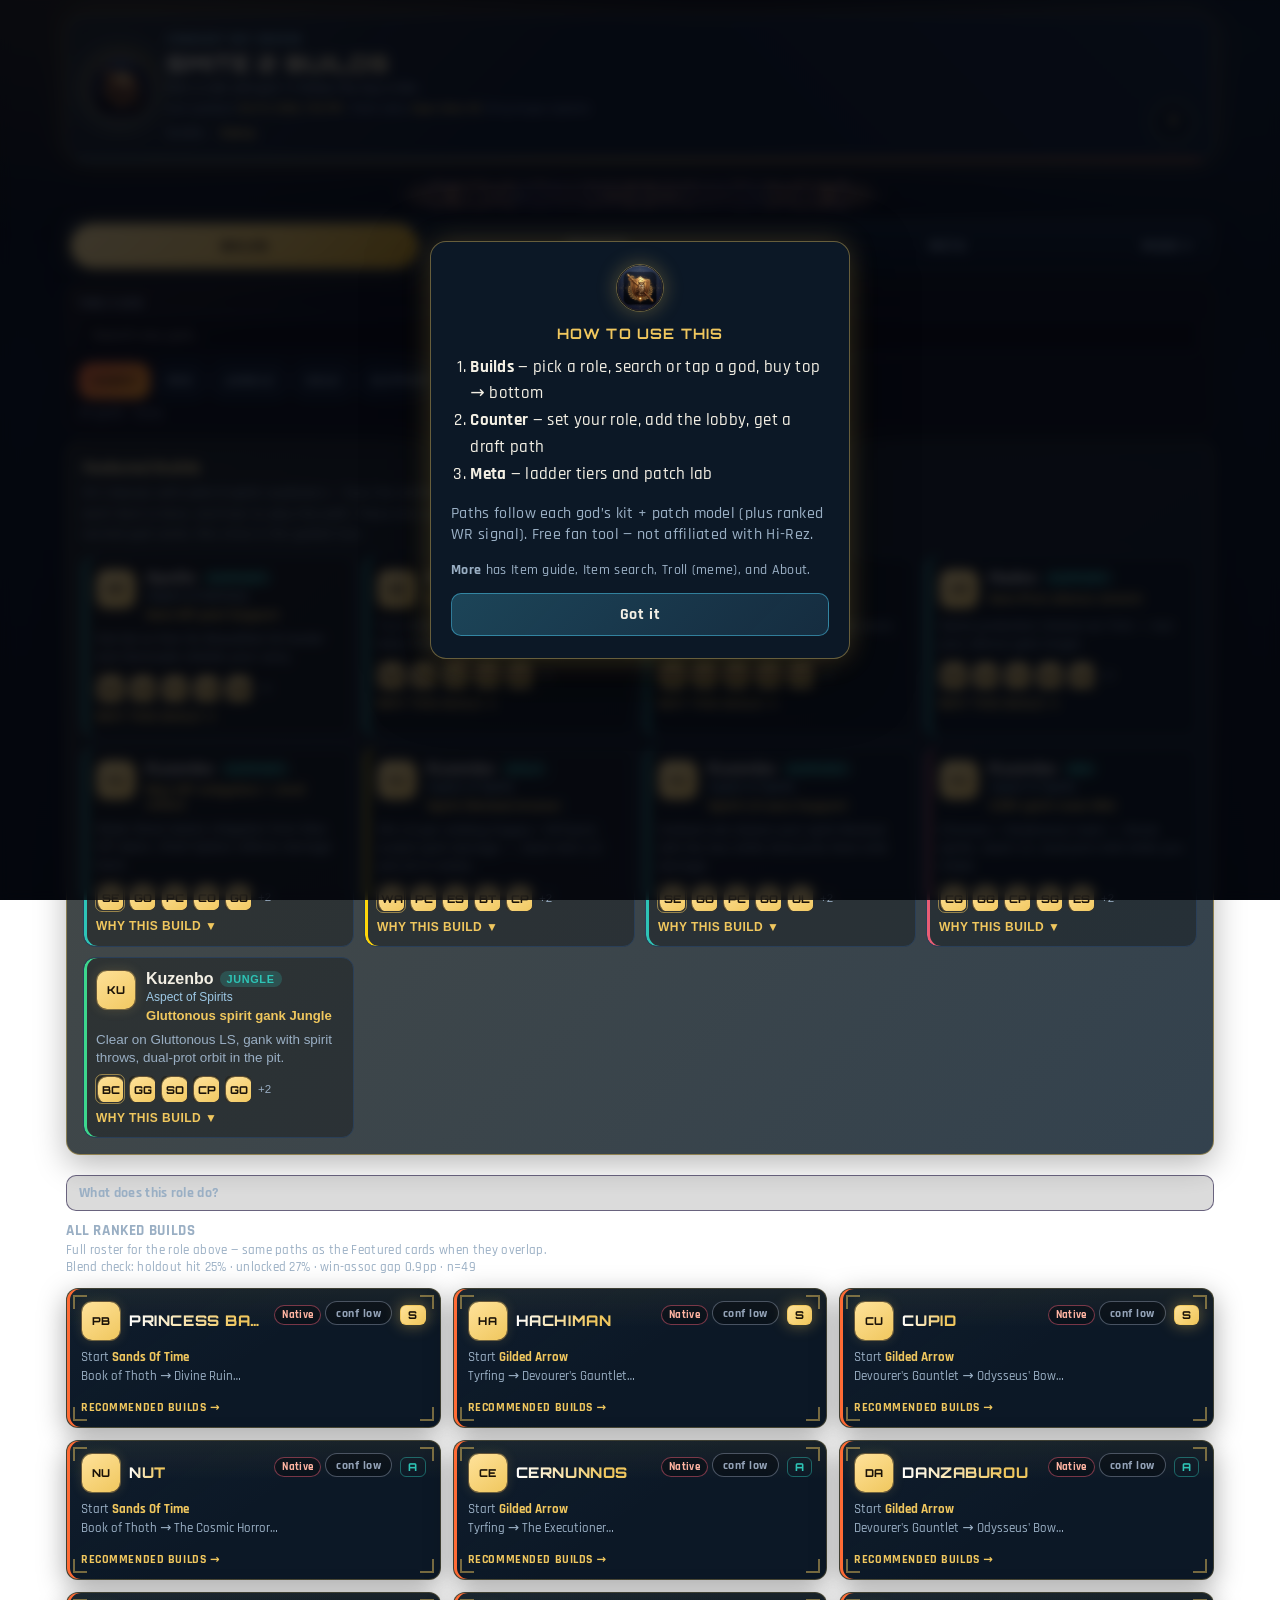
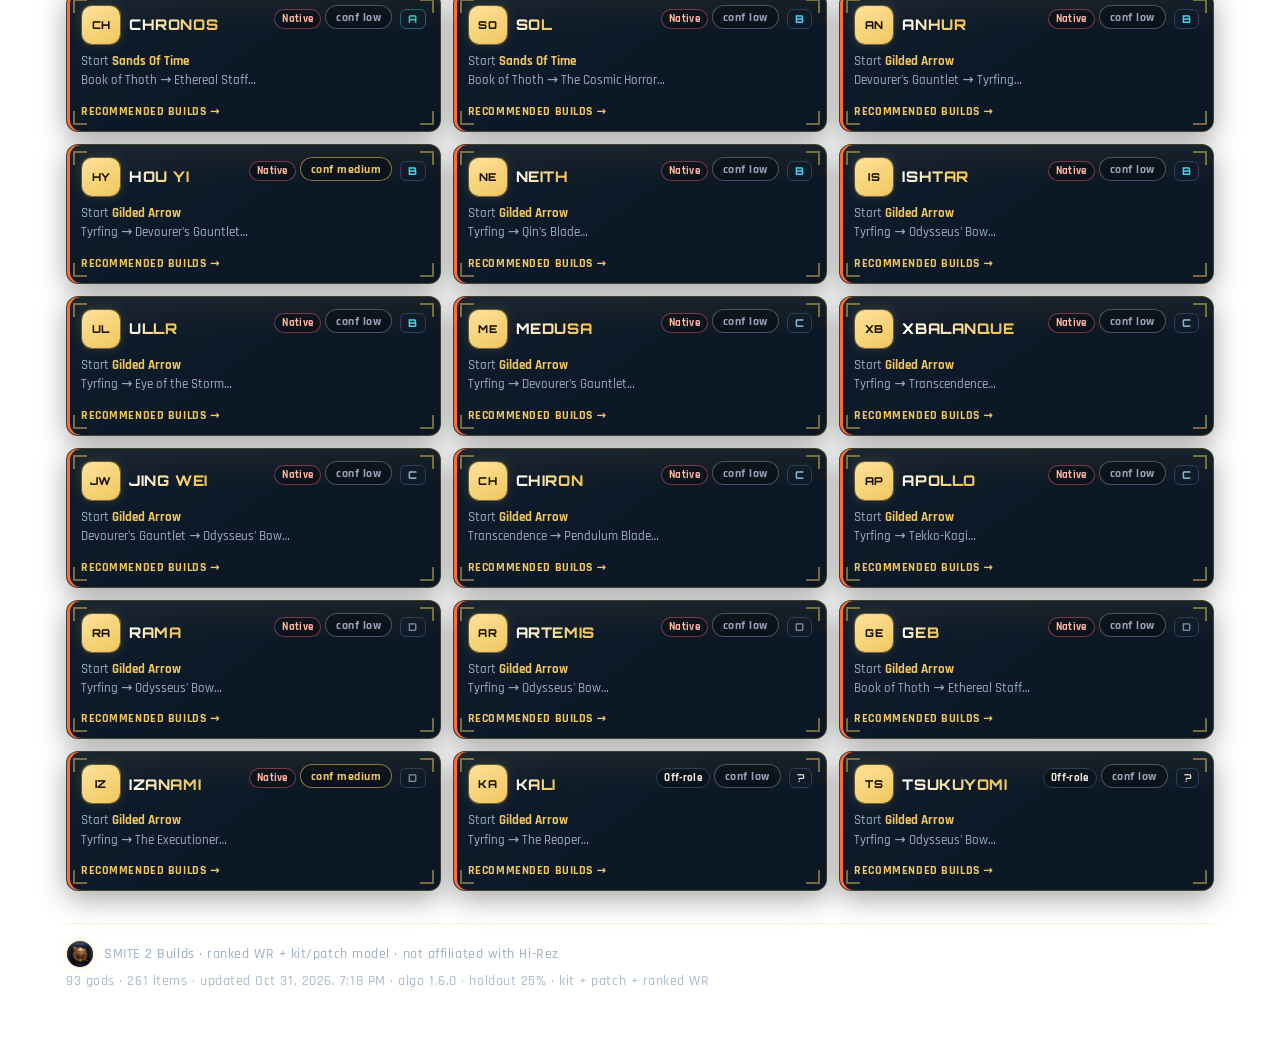
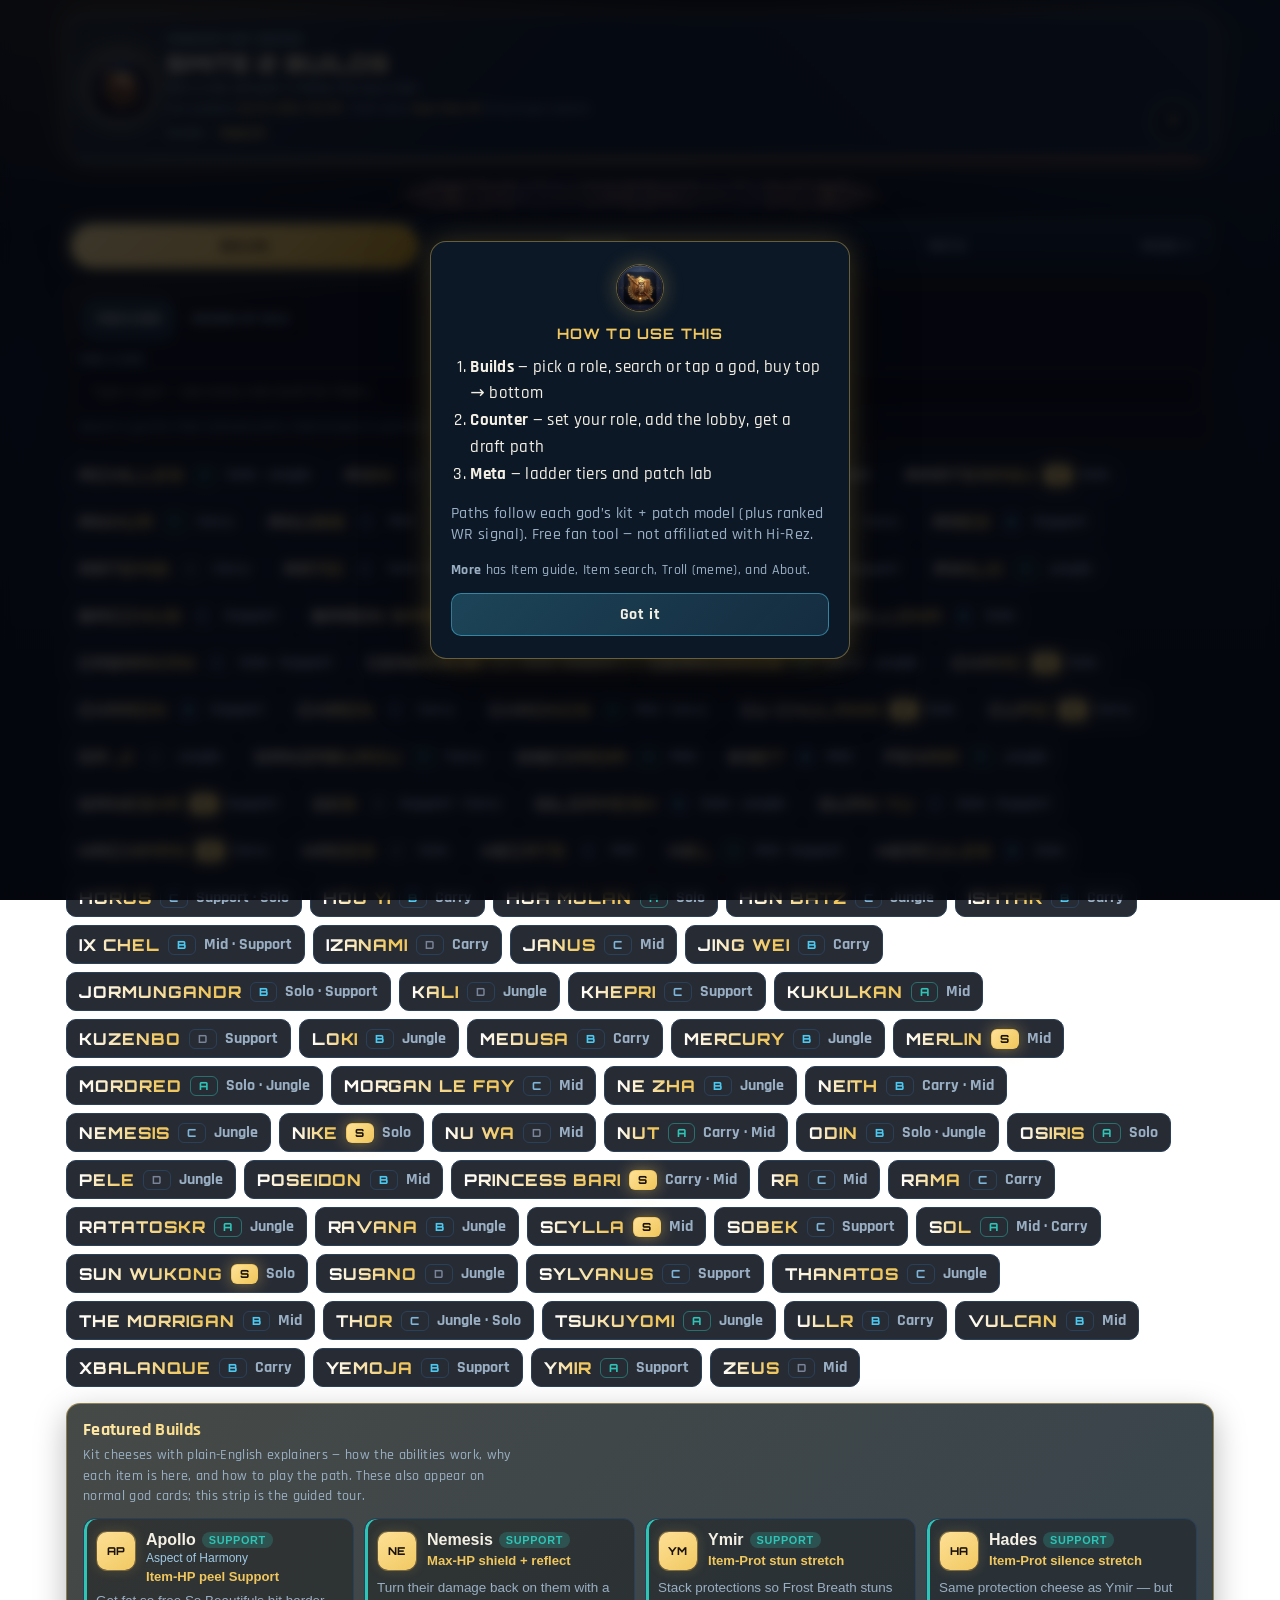
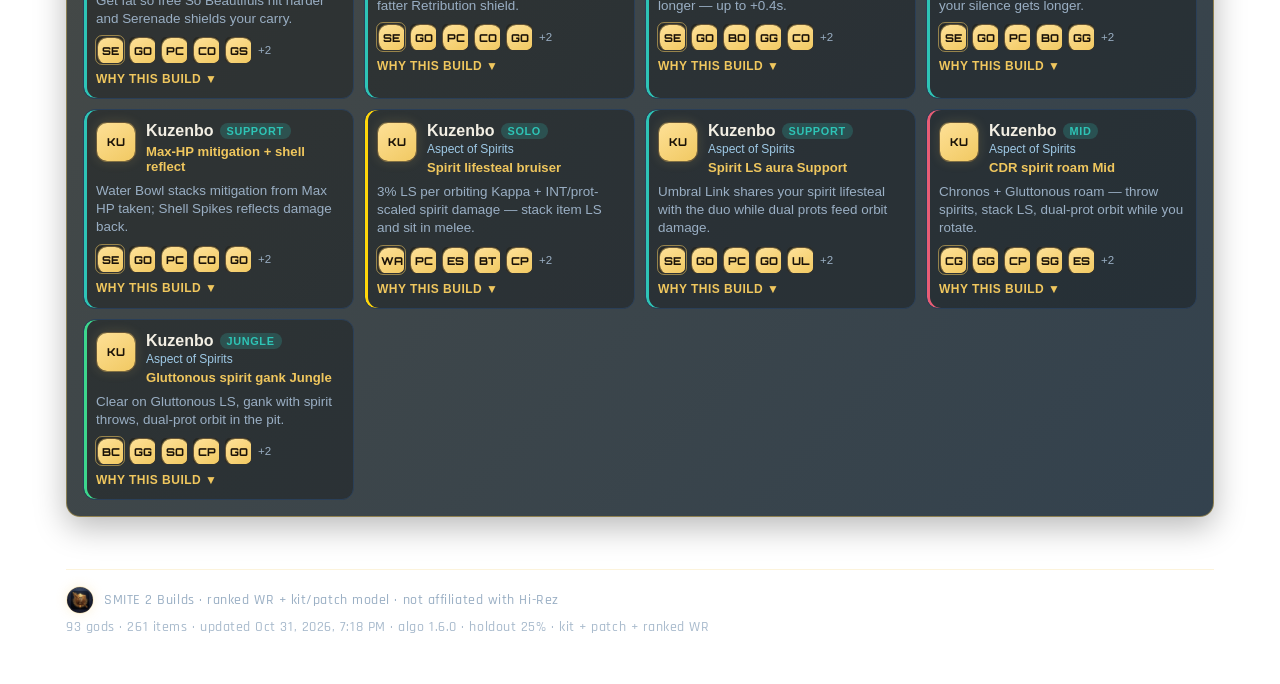
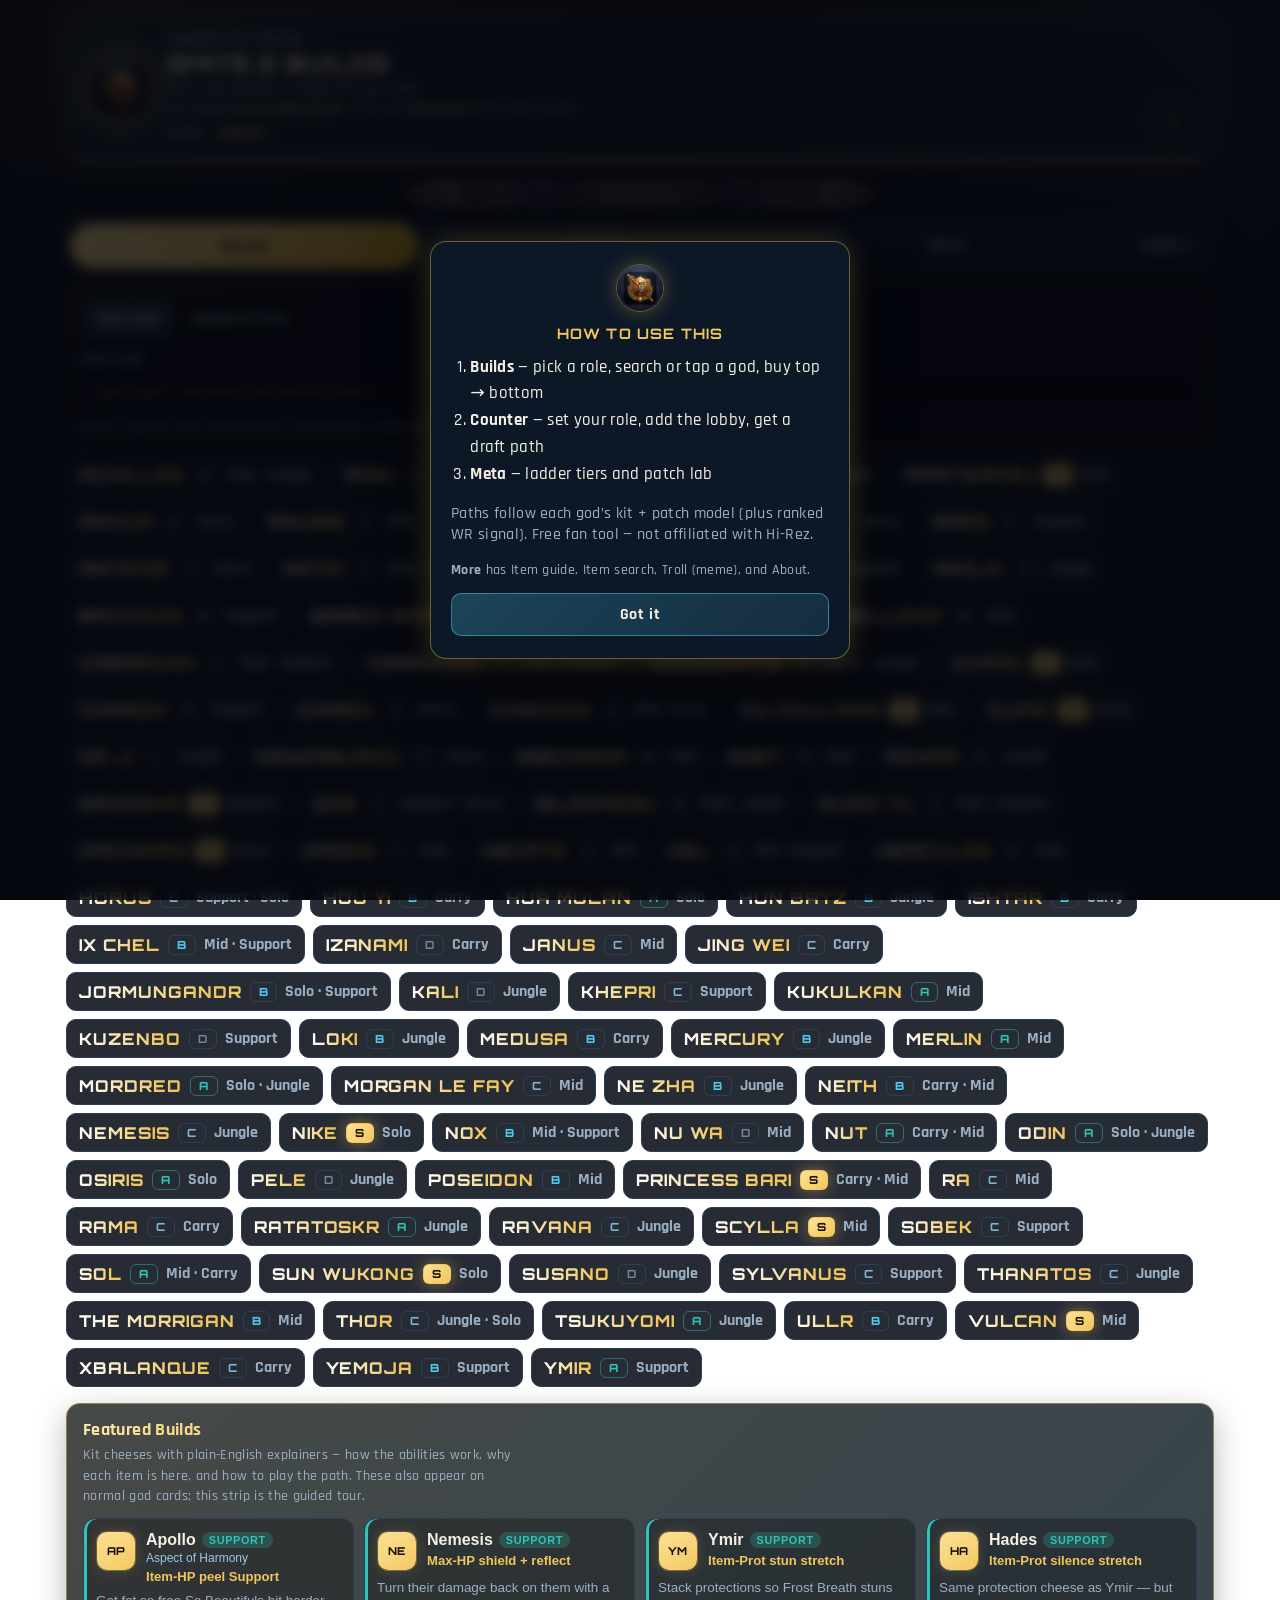
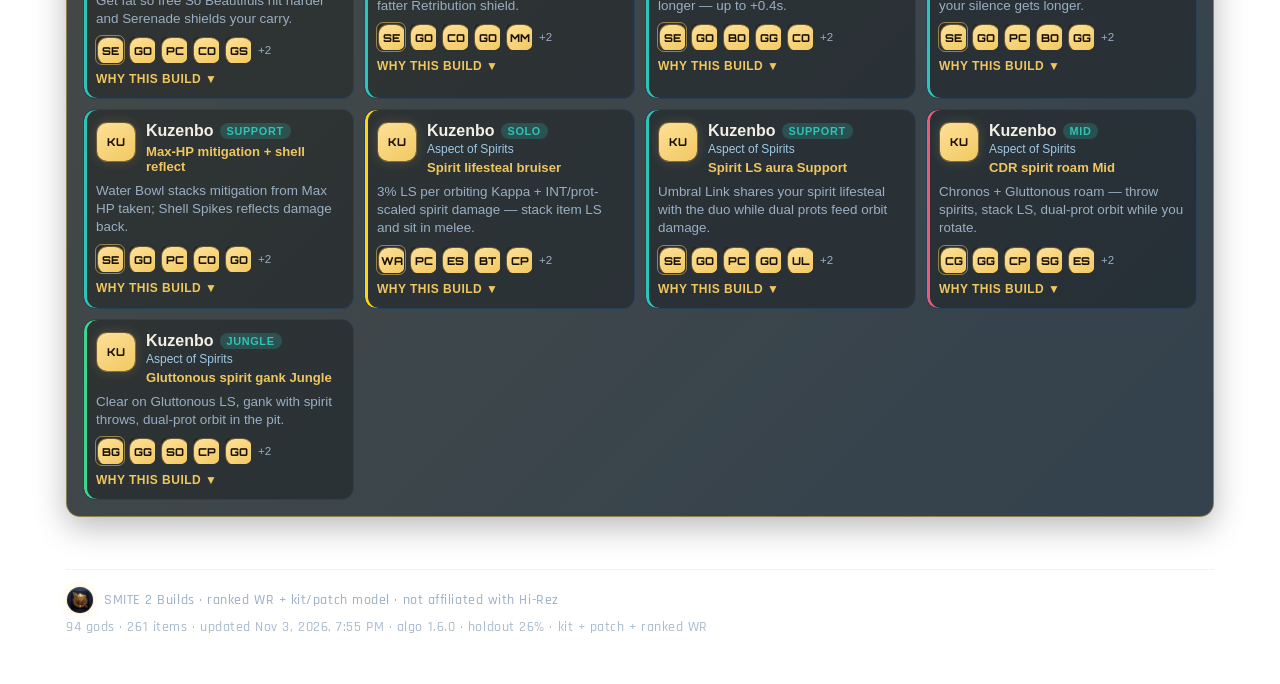
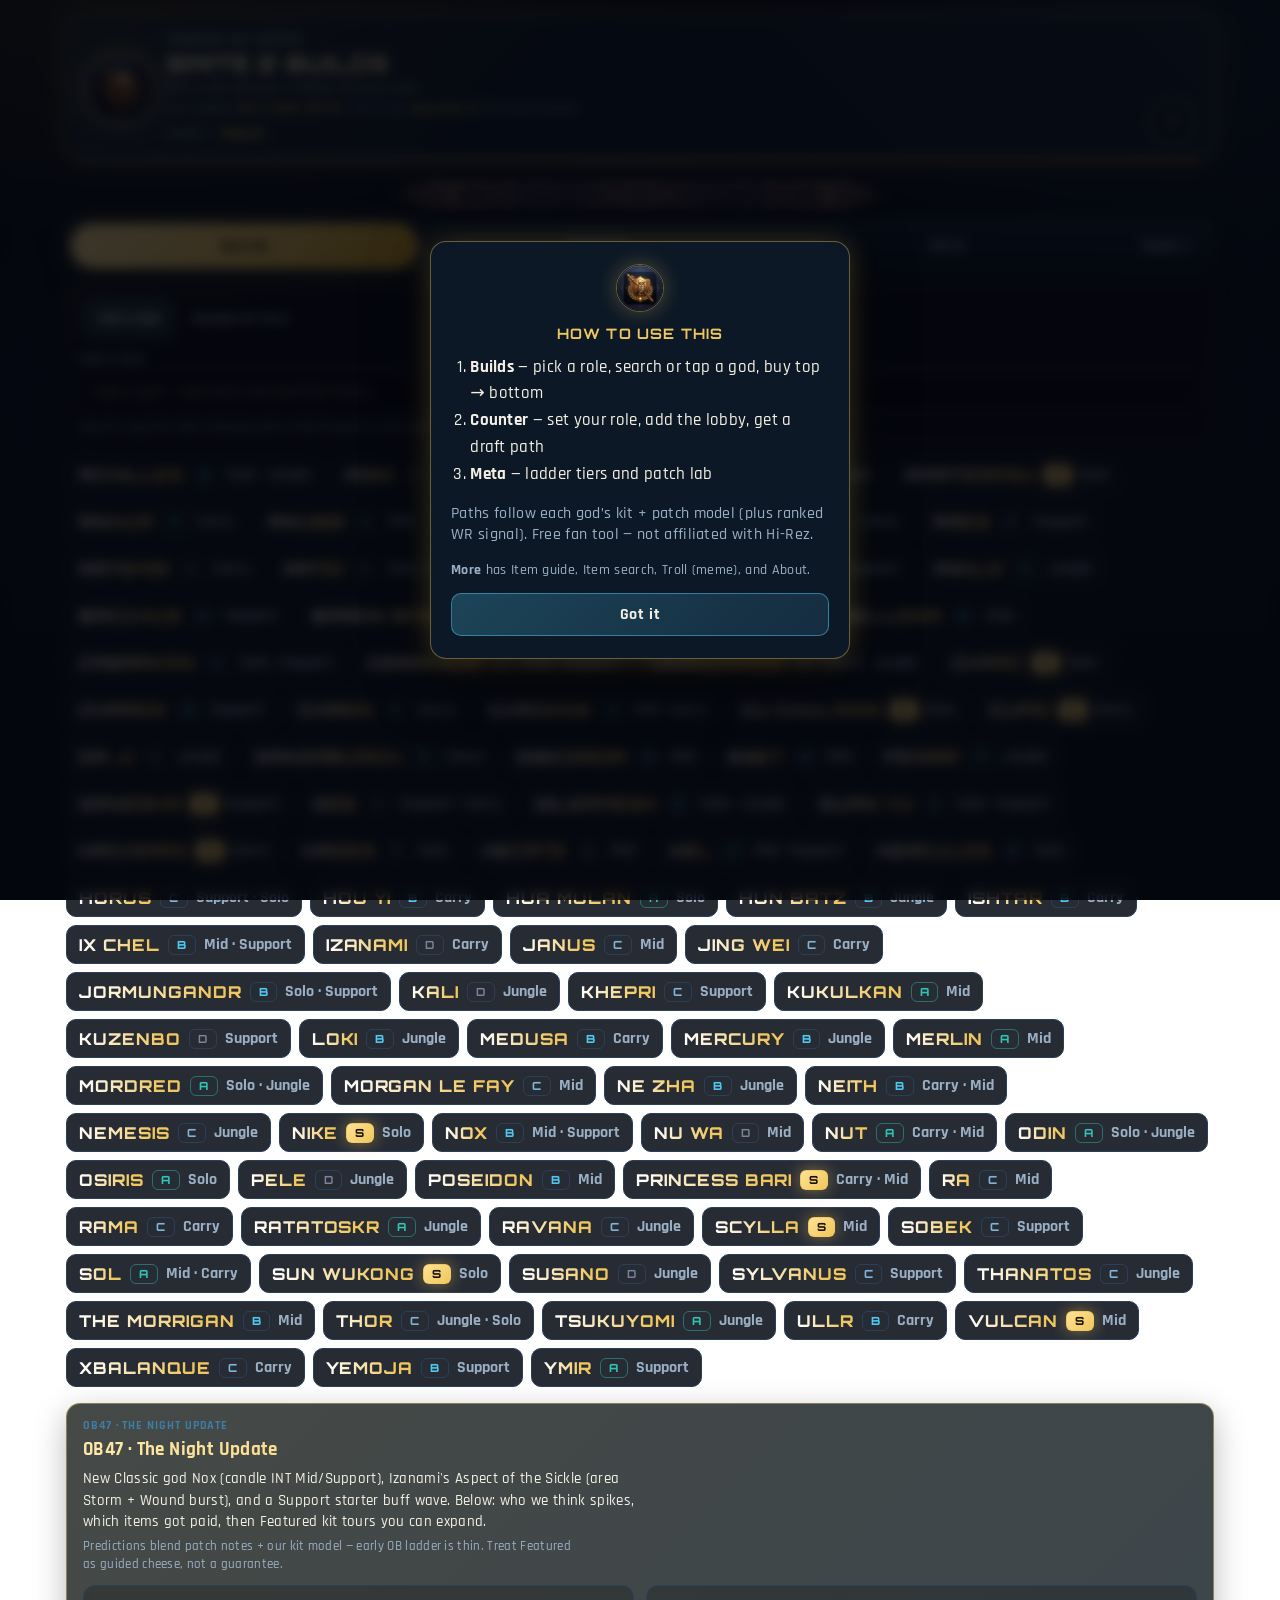
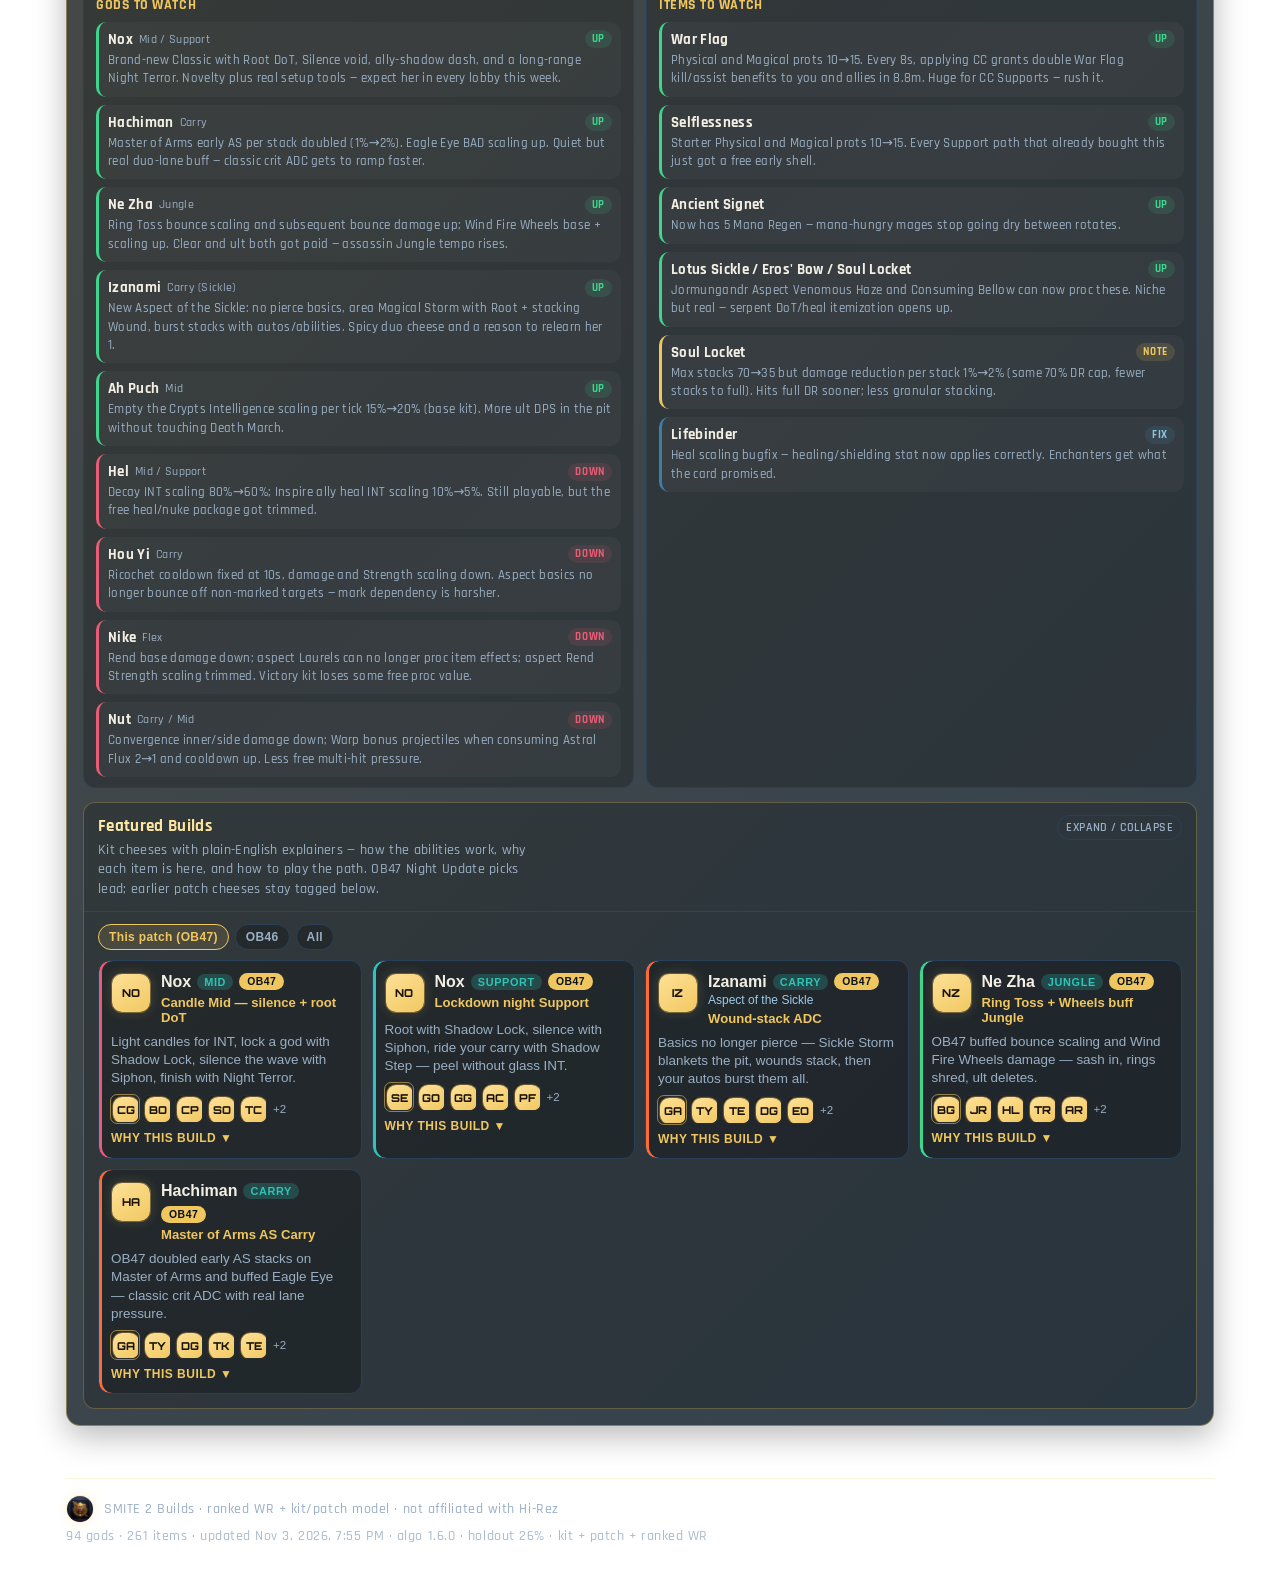
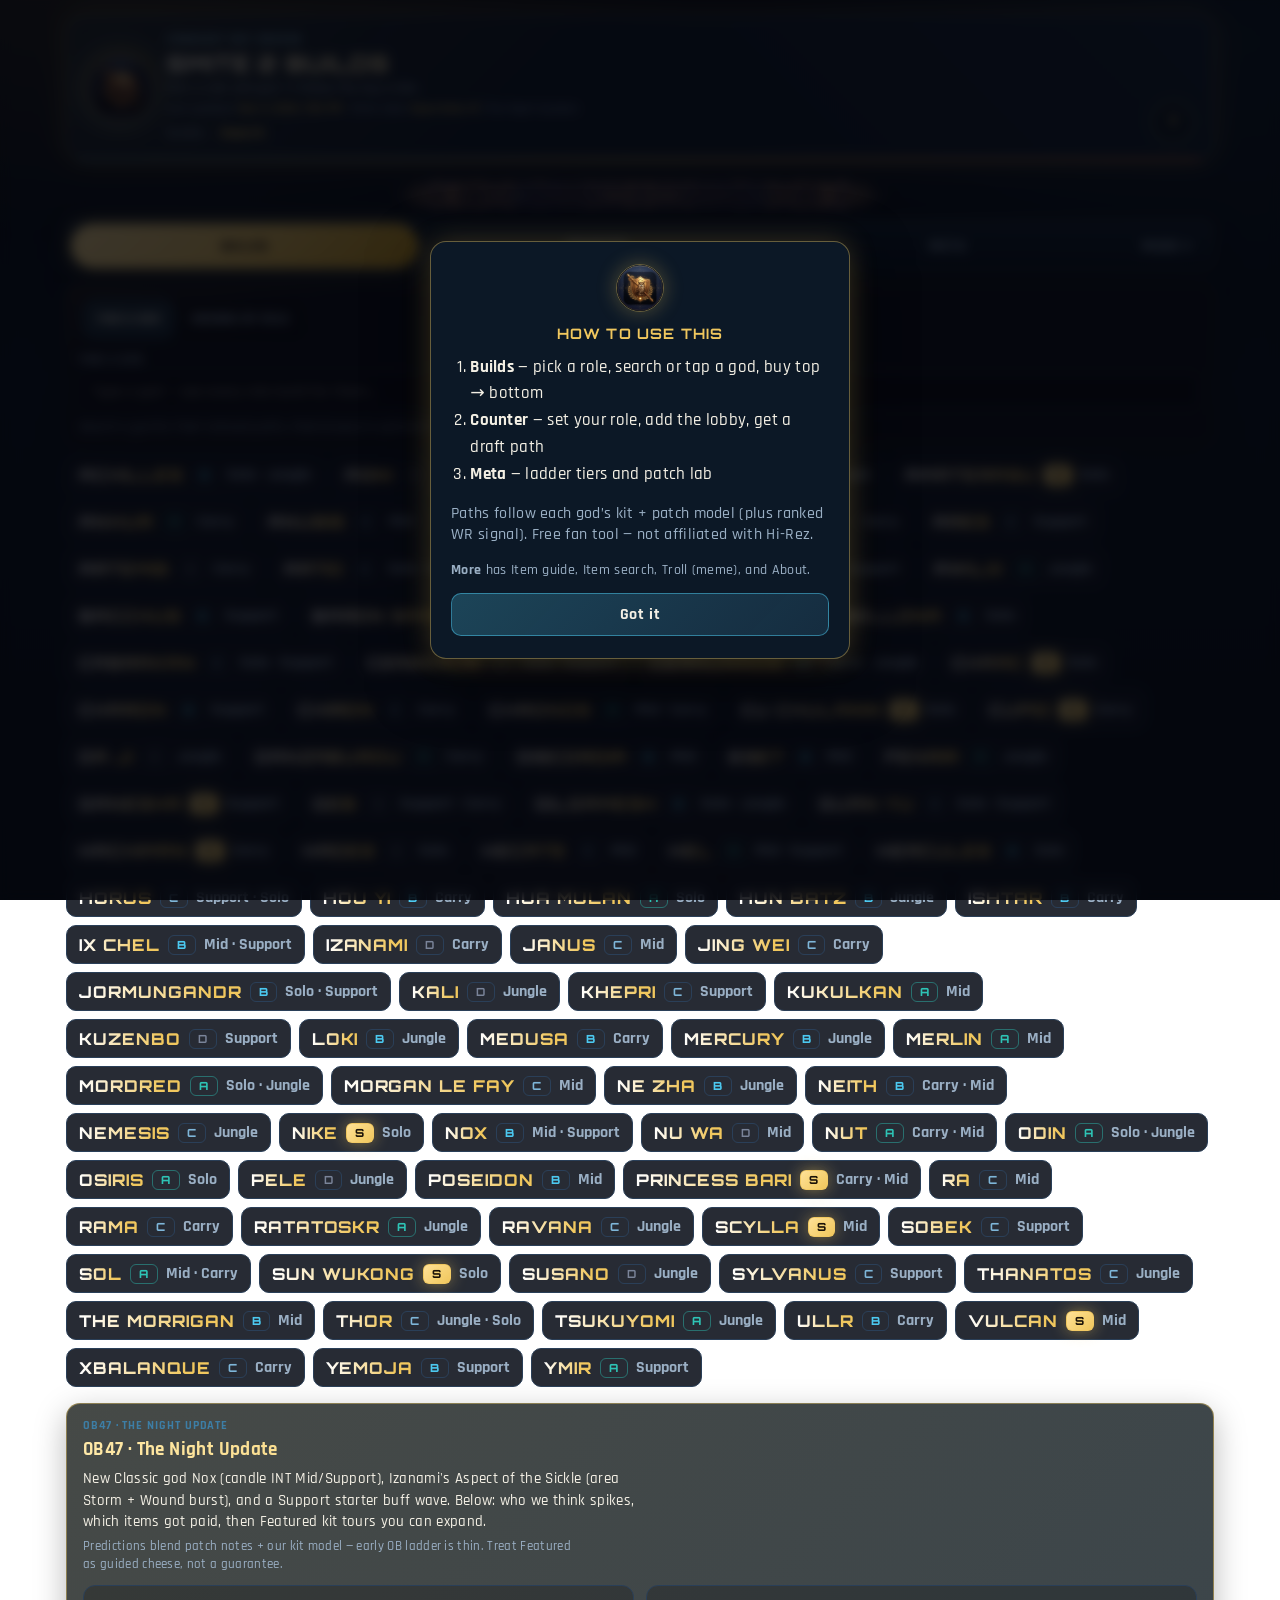
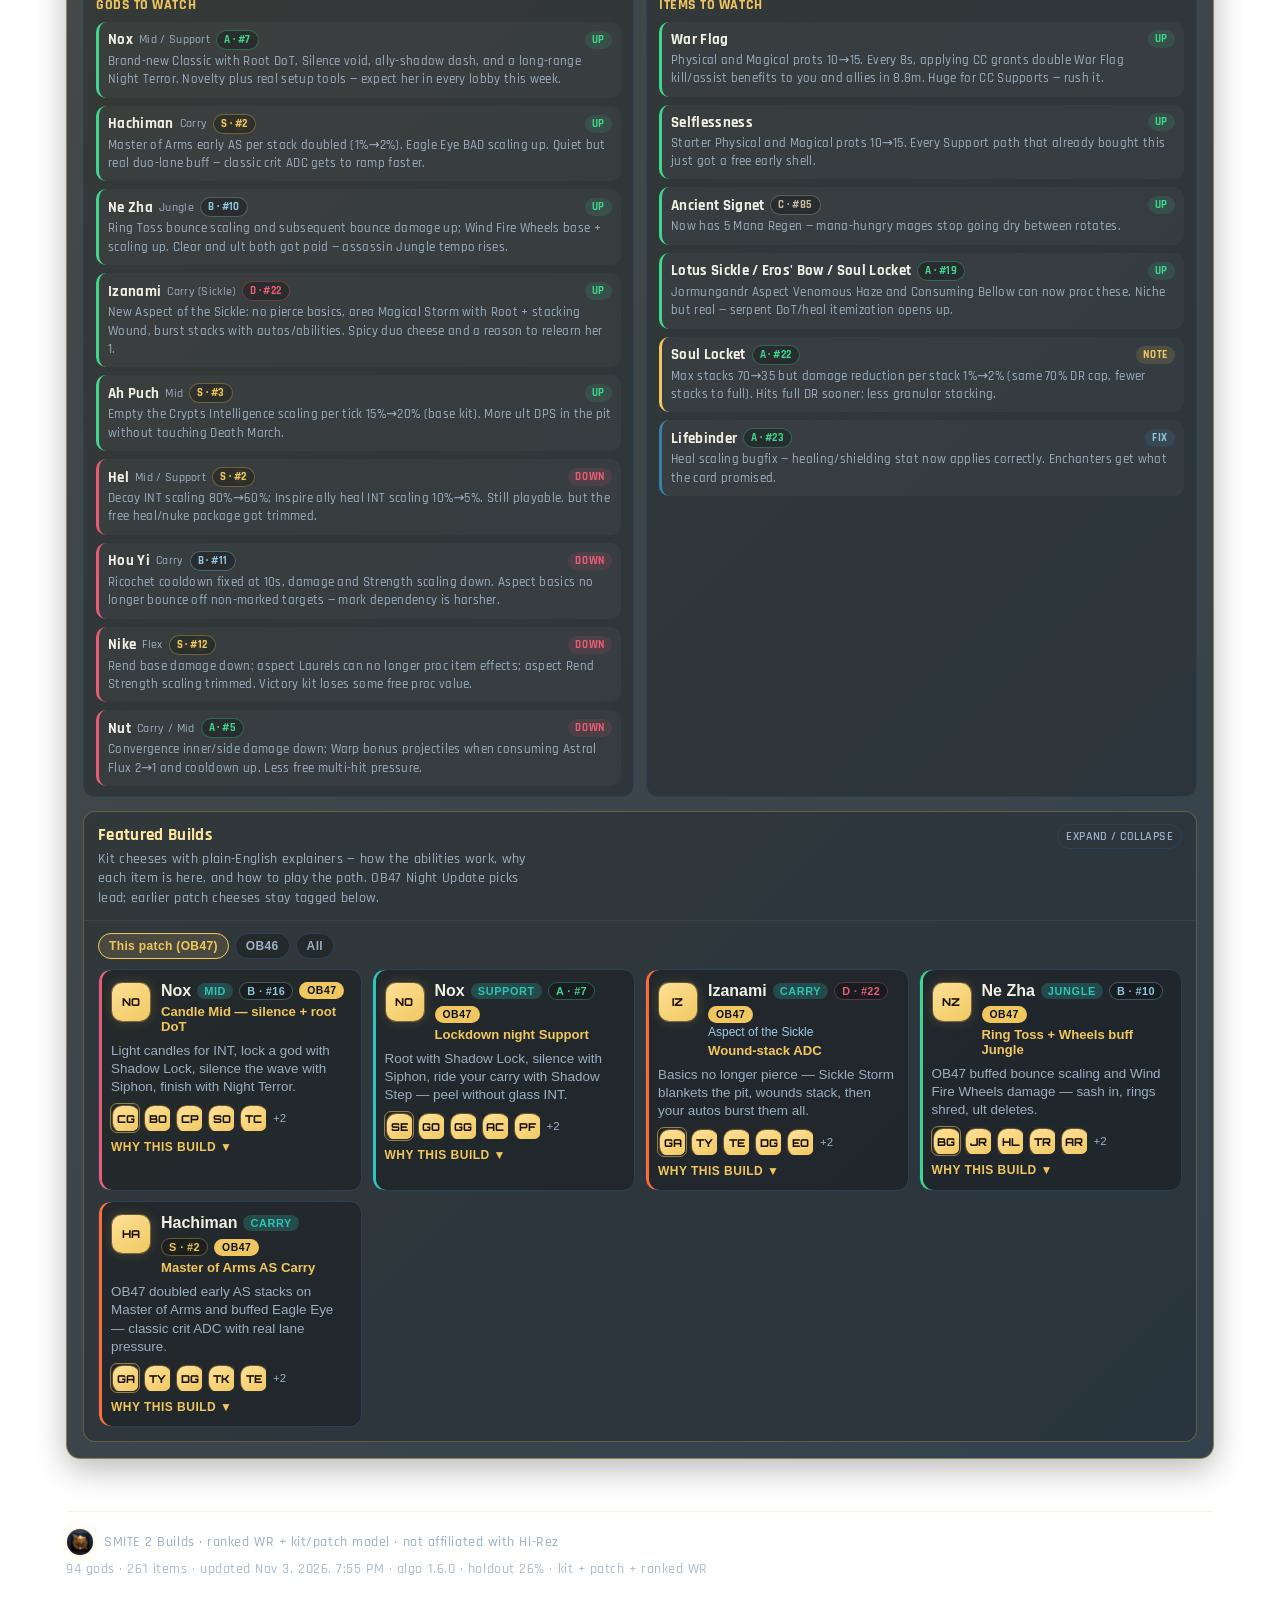
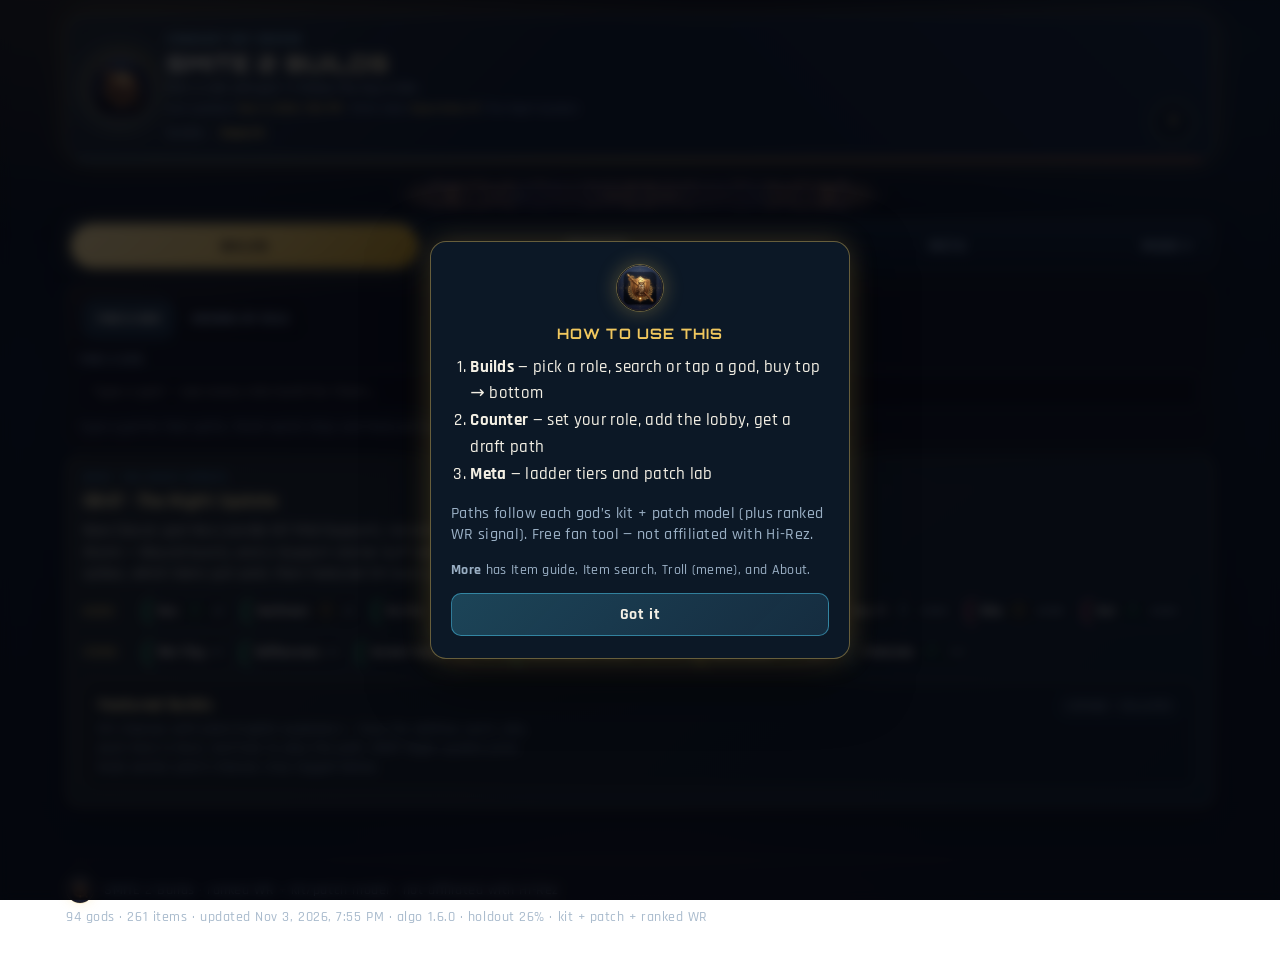
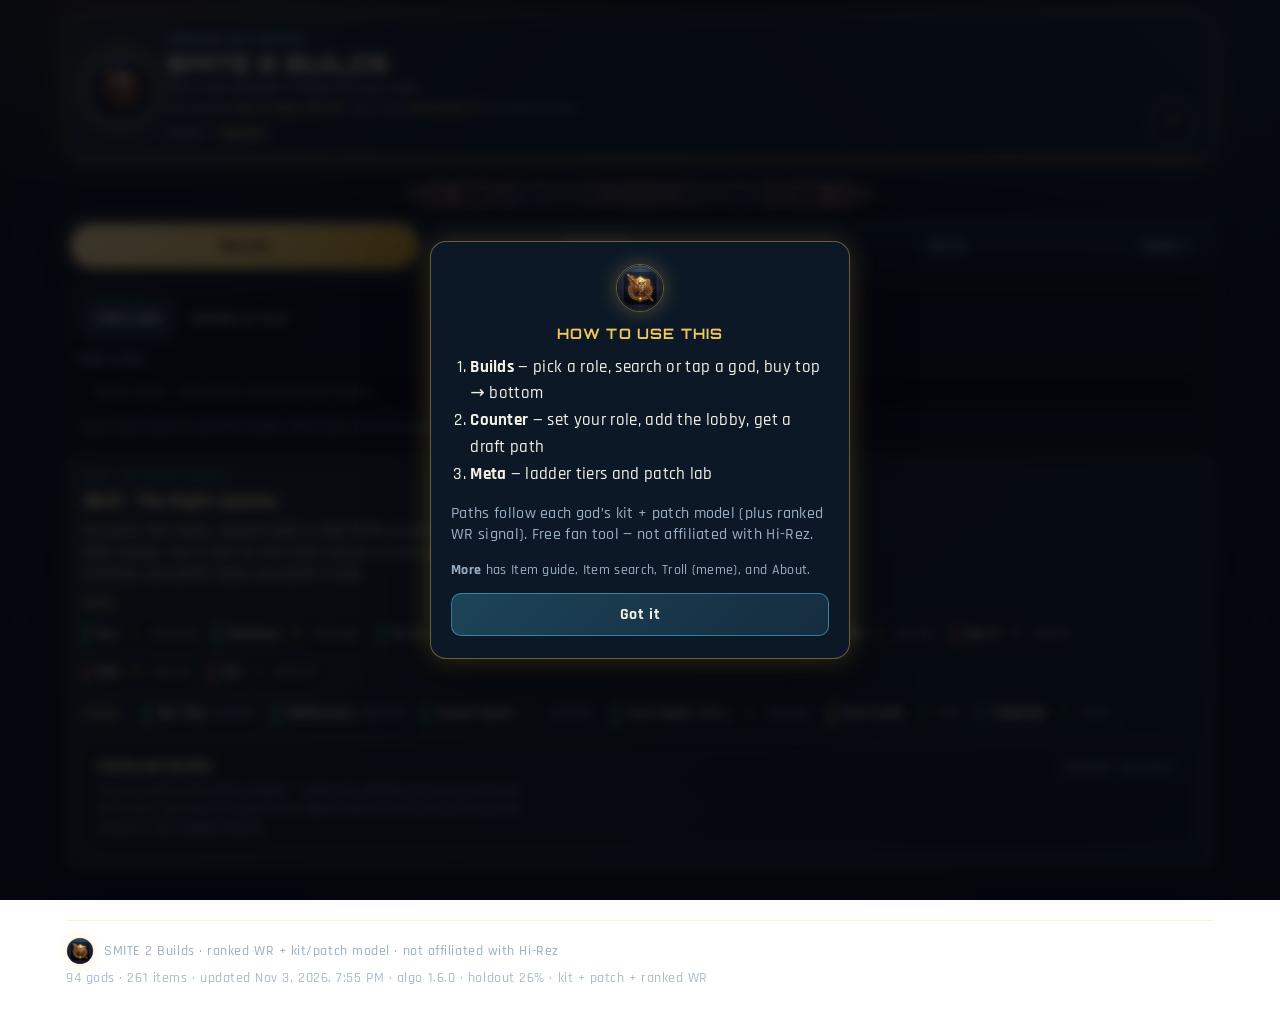
